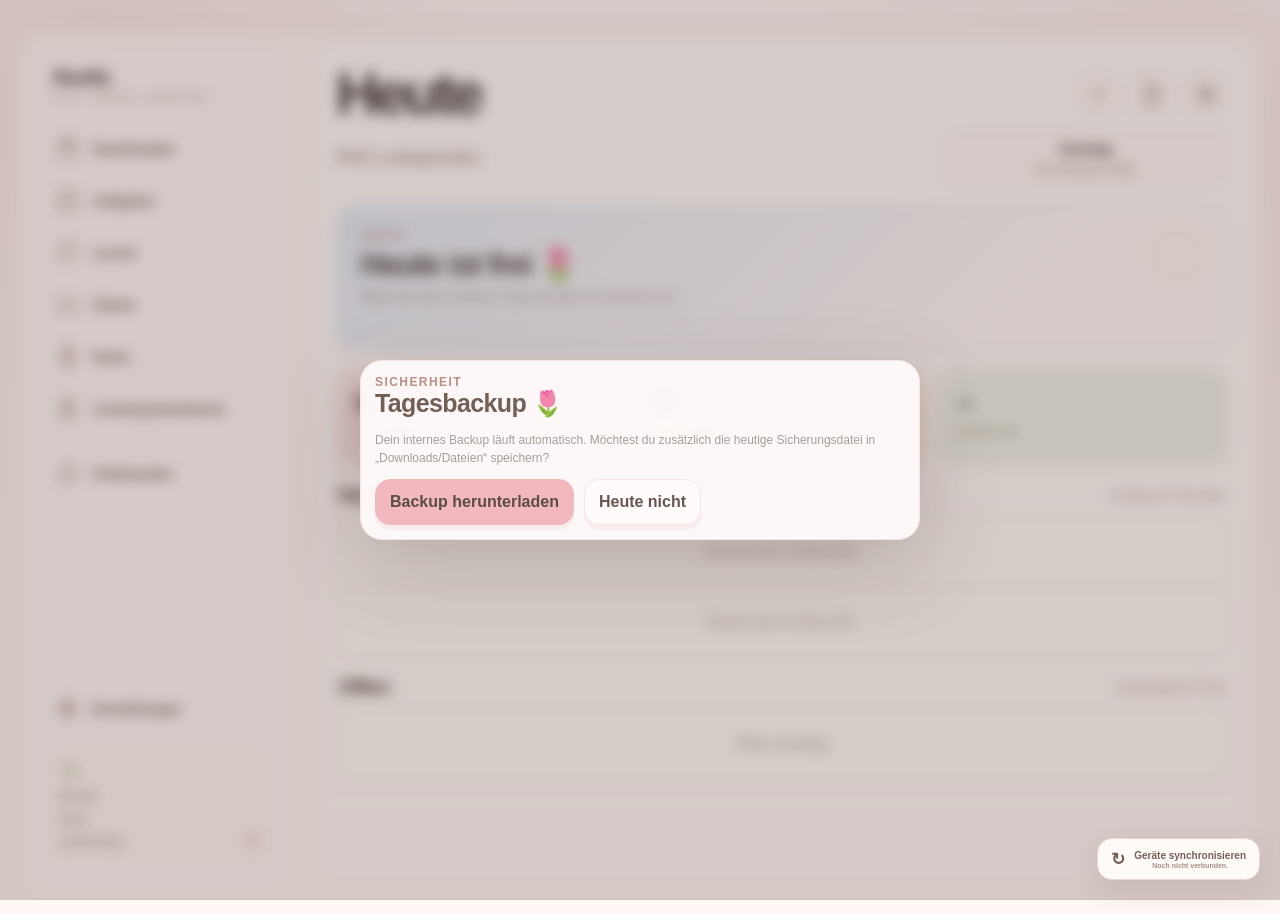
==== index.html @ e0f3e04d "Add files via upload" ====
<!doctype html>
<html lang="de">
<head>
<script id="v190-reference-owner-flag">window.__STUDIA_V134_REFERENCE_ONLY__=true;window.__STUDIA_DESKTOP_UI_OWNER=true;window.__STUDIA_V190_SELECTION_OWNER=true;window.__STUDIA_V190_ALT_ZOOM_OWNER=true;</script>
<meta charset="utf-8">
<meta name="viewport" content="width=device-width,initial-scale=1,maximum-scale=1,user-scalable=no,viewport-fit=cover">
<meta name="theme-color" content="#fff8f5">
<meta name="apple-mobile-web-app-capable" content="yes">
<meta name="apple-mobile-web-app-status-bar-style" content="black-translucent">
<meta name="apple-mobile-web-app-title" content="Studia">
<link rel="manifest" href="./manifest.webmanifest?v=202">
<link rel="icon" type="image/png" sizes="64x64" href="./favicon.png">
<link rel="icon" type="image/png" sizes="192x192" href="./icon-192.png">
<link rel="apple-touch-icon" sizes="180x180" href="./apple-touch-icon.png">
<link rel="apple-touch-icon-precomposed" href="./apple-touch-icon.png">
<title>Studia</title>
<!-- Requested font previews: load the three non-system standard fonts used by Studia. -->
<link id="studia-font-preview-webfonts" rel="stylesheet" href="https://fonts.googleapis.com/css2?family=Inter:wght@400;600;700;800&family=Lato:wght@400;700&family=Playfair+Display:wght@400;600;700&display=swap">

<style>
:root{
  --bg:#070b14; --panel:#0d1322; --panel2:#111a2d; --text:#f6f7fb; --muted:#9ea9bd;
  --line:rgba(255,255,255,.08); --accent:#8ca8ff; --good:#72e0a6; --warn:#ffd379; --danger:#ff8d9a;
  --radius:22px;
}
*{box-sizing:border-box}
html,body{margin:0;background:var(--bg);color:var(--text);font-family:Inter,ui-sans-serif,-apple-system,BlinkMacSystemFont,"SF Pro Display","Segoe UI",sans-serif}
body{min-height:100vh;background:
 radial-gradient(circle at 10% -10%,rgba(95,126,255,.19),transparent 34rem),
 radial-gradient(circle at 100% 20%,rgba(140,168,255,.08),transparent 30rem),
 var(--bg);}
button,input,select,textarea{font:inherit}
button{cursor:pointer}
.app{max-width:900px;margin:auto;padding:max(18px,env(safe-area-inset-top)) 16px calc(98px + env(safe-area-inset-bottom))}
.header{display:flex;justify-content:space-between;align-items:flex-start;gap:16px;margin:4px 2px 20px}
.eyebrow{font-size:12px;letter-spacing:.12em;text-transform:uppercase;color:var(--muted);font-weight:800}
h1{font-size:clamp(34px,8vw,54px);line-height:.98;letter-spacing:-.055em;margin:7px 0 0}
h2{font-size:25px;letter-spacing:-.035em;margin:0}
h3{font-size:18px;letter-spacing:-.02em;margin:0}
.iconbtn,.ghost,.primary,.dangerBtn{
 border-radius:15px;border:1px solid var(--line);min-height:46px;padding:11px 14px;font-weight:800;
}
.iconbtn{width:48px;padding:0;background:rgba(255,255,255,.04);color:white}
.primary{background:white;color:#0a0d14;border-color:white}
.ghost{background:rgba(255,255,255,.04);color:white}
.dangerBtn{background:rgba(255,141,154,.08);color:#ffb6bf;border-color:rgba(255,141,154,.2)}
.panel{border:1px solid var(--line);border-radius:var(--radius);background:linear-gradient(145deg,rgba(255,255,255,.06),rgba(255,255,255,.025));padding:17px}
.grid2{display:grid;grid-template-columns:1fr 1fr;gap:12px}
.grid3{display:grid;grid-template-columns:repeat(3,1fr);gap:12px}
.kpi{padding:16px;border:1px solid var(--line);border-radius:18px;background:rgba(255,255,255,.035)}
.kpi .big{font-size:28px;font-weight:900;letter-spacing:-.04em}
.kpi .small{font-size:12px;color:var(--muted);margin-top:4px}
.section{margin-top:22px}
.sectionHead{display:flex;justify-content:space-between;align-items:end;gap:12px;margin:0 2px 10px}
.sectionHead span{font-size:12px;color:var(--muted)}
.card{border:1px solid var(--line);border-radius:18px;background:rgba(255,255,255,.04);padding:14px}
.stack{display:grid;gap:10px}
.row{display:flex;gap:10px;align-items:center}
.rowBetween{display:flex;gap:12px;justify-content:space-between;align-items:center}
.muted{color:var(--muted)}
.small{font-size:12px;color:var(--muted);line-height:1.45}
.badge{display:inline-flex;align-items:center;gap:6px;padding:6px 9px;border-radius:999px;border:1px solid var(--line);font-size:11px;font-weight:800;color:#dce3f1;background:rgba(255,255,255,.035)}
.good{color:#b6f4d1;background:rgba(114,224,166,.08);border-color:rgba(114,224,166,.17)}
.warn{color:#ffe3a2;background:rgba(255,211,121,.08);border-color:rgba(255,211,121,.17)}
.danger{color:#ffb6bf;background:rgba(255,141,154,.08);border-color:rgba(255,141,154,.17)}
input,select,textarea{
 width:100%;border:1px solid var(--line);background:#09101c;color:white;border-radius:14px;padding:13px;outline:none;
}
textarea{min-height:90px;resize:vertical}
label{display:block;font-size:12px;font-weight:800;color:var(--muted);margin-bottom:7px}
.formGrid{display:grid;grid-template-columns:1fr 1fr;gap:10px}
.full{grid-column:1/-1}
.view{display:none}.view.active{display:block}
.nav{
 position:fixed;left:50%;transform:translateX(-50%);bottom:max(10px,env(safe-area-inset-bottom));
 width:min(95vw,760px);display:grid;grid-template-columns:repeat(6,1fr);gap:5px;padding:7px;
 border:1px solid var(--line);border-radius:22px;background:rgba(10,15,26,.91);backdrop-filter:blur(22px);
 box-shadow:0 18px 60px rgba(0,0,0,.4);z-index:50
}
.nav button{border:0;background:transparent;color:var(--muted);border-radius:15px;padding:8px 2px;font-size:10px;font-weight:800}
.nav button b{display:block;font-size:20px;line-height:1.15;margin-bottom:2px}
.nav button.active{background:white;color:#0b0f18}
.daytabs{display:flex;gap:8px;overflow:auto;scrollbar-width:none;margin:14px 0 10px}
.daytabs::-webkit-scrollbar{display:none}
.tab{white-space:nowrap;border:1px solid var(--line);background:rgba(255,255,255,.03);color:var(--muted);border-radius:999px;padding:9px 13px;font-weight:800}
.tab.active{background:white;color:#0b0f18}
.lesson{position:relative;overflow:hidden;display:grid;grid-template-columns:78px 1fr auto;gap:12px;align-items:center;border:1px solid var(--line);border-radius:18px;background:rgba(255,255,255,.04);padding:14px 13px 14px 17px}
.lesson:before{content:"";position:absolute;left:0;top:0;bottom:0;width:4px;background:var(--subject,#8ca8ff)}
.time{font-size:12px;color:var(--muted);font-weight:800;line-height:1.45}
.subject{font-size:17px;font-weight:900}
.room{font-size:11px;font-weight:900;border:1px solid var(--line);border-radius:11px;padding:7px}
.checkbox{width:22px;height:22px;flex:0 0 22px;border-radius:7px;border:1px solid var(--line);display:grid;place-items:center;background:rgba(255,255,255,.04)}
.checkbox.done{background:var(--good);color:#07120c}
.doneText{text-decoration:line-through;opacity:.55}
.progress{height:9px;border-radius:999px;background:rgba(255,255,255,.06);overflow:hidden}
.progress>div{height:100%;background:var(--accent);border-radius:inherit}
.grade{display:grid;grid-template-columns:1fr auto auto;gap:9px;align-items:center}
.gradeNum{font-size:22px;font-weight:900}
.flashcard{min-height:210px;display:grid;place-items:center;text-align:center;padding:24px;border:1px solid var(--line);border-radius:24px;background:linear-gradient(145deg,rgba(140,168,255,.12),rgba(255,255,255,.03))}
.flashcard .q{font-size:24px;font-weight:900;letter-spacing:-.03em}
.pet{font-size:74px;text-align:center;filter:drop-shadow(0 10px 18px rgba(0,0,0,.3))}
.timer{font-size:54px;font-weight:950;letter-spacing:-.05em;text-align:center;margin:10px 0}
.folder{display:flex;justify-content:space-between;align-items:center;padding:14px;border:1px solid var(--line);border-radius:16px;background:rgba(255,255,255,.035)}
.modalWrap{position:fixed;inset:0;background:rgba(0,0,0,.62);display:none;place-items:end center;z-index:100;padding:14px}
.modalWrap.open{display:grid}
.modal{width:min(100%,700px);max-height:88vh;overflow:auto;border:1px solid var(--line);border-radius:25px;background:#0c1321;padding:18px;box-shadow:0 30px 100px rgba(0,0,0,.5)}
.modal h2{margin-bottom:14px}
.empty{text-align:center;color:var(--muted);padding:25px 14px;border:1px dashed var(--line);border-radius:18px}
.quick{display:grid;grid-template-columns:repeat(4,1fr);gap:9px}
.quick button{border:1px solid var(--line);border-radius:16px;background:rgba(255,255,255,.035);color:white;padding:13px 7px;font-size:11px;font-weight:800}
.quick b{font-size:21px;display:block;margin-bottom:5px}
.profileType{display:flex;gap:8px;flex-wrap:wrap}
.profileType button{border:1px solid var(--line);border-radius:999px;padding:9px 12px;background:rgba(255,255,255,.035);color:var(--muted);font-weight:800}
.profileType button.active{background:white;color:#0b0f18}
@media(max-width:640px){
 .grid2,.grid3,.formGrid{grid-template-columns:1fr}
 .quick{grid-template-columns:repeat(2,1fr)}
 .nav{grid-template-columns:repeat(6,1fr)}
 .nav button span{display:none}
 .lesson{grid-template-columns:66px 1fr auto;gap:9px}
}

/* --- KAWAII PASTEL THEME --- */
:root{
  --bg:#fff5f4; --panel:#fffdf8; --panel2:#fff8f0; --text:#66584f; --muted:#a98f87;
  --line:rgba(190,135,122,.22); --accent:#e9a7a4; --good:#a9c889; --warn:#efc987; --danger:#e59a9e; --radius:24px;
}
html,body{background:#fff5f4;color:var(--text)}
body{background:radial-gradient(circle at 12% 4%,rgba(245,184,190,.28),transparent 24rem),radial-gradient(circle at 92% 18%,rgba(190,214,145,.22),transparent 25rem),linear-gradient(180deg,#fff5f4,#fffaf4 52%,#fff7f1)}
.app{position:relative}
.app:before,.app:after{content:"✿";position:fixed;z-index:-1;color:rgba(232,159,163,.23);font-size:80px;pointer-events:none}
.app:before{left:-14px;top:18%}.app:after{right:-10px;top:62%;transform:rotate(25deg)}
.eyebrow{color:#b88f85} h1,h2,h3{color:#735e54}
.iconbtn,.ghost,.primary,.dangerBtn{box-shadow:0 5px 0 rgba(198,142,130,.10)}
.iconbtn{background:#fffaf4;color:#b77972;border:1px solid #efc8c1}
.primary{background:#efaaa6;color:white;border-color:#e9a09d}
.ghost{background:#fffaf4;color:#8d7369;border-color:#ebc8c0}
.dangerBtn{background:#fff1f0;color:#c27d7f;border-color:#efc2c3}
.panel,.card,.kpi,.folder,.lesson{background:rgba(255,253,248,.92);border-color:rgba(205,153,143,.22);box-shadow:0 7px 18px rgba(178,126,116,.08)}
.panel{position:relative;overflow:hidden}.panel:after{content:"";position:absolute;width:90px;height:90px;border-radius:50%;right:-38px;top:-38px;background:rgba(190,214,145,.14);pointer-events:none}
.kpi .big{color:#c9807d}
input,select,textarea{background:#fffdf9;color:#6d5b52;border-color:#edcec7}
.badge{background:#fff9f3;color:#8c736a;border-color:#ecd1c9}
.good{background:#f1f8e8;color:#79975e;border-color:#cfe1b7}.warn{background:#fff6df;color:#a98348;border-color:#edd9a9}
.tab{background:#fffaf4;color:#a08077;border-color:#eccdc5}.tab.active{background:#eeb0ad;color:white;border-color:#e7a19e}
.lesson:before{width:6px}.subject{color:#725d54}.room{background:#f3f7e9;color:#77915e;border-color:#d7e3c4}
.checkbox{border-color:#e9c8c1;background:#fffaf4}.checkbox.done{background:#b9d59a;color:#fff}
.flashcard{position:relative;background:radial-gradient(circle at 82% 18%,rgba(184,210,142,.26),transparent 7rem),linear-gradient(145deg,#fffaf4,#fff0ef);border-color:#ebc8c1;box-shadow:0 12px 30px rgba(178,126,116,.10)}
.flashcard:before{content:"🌸";position:absolute;left:20px;top:18px;font-size:25px;opacity:.75}
.pet{width:150px;height:125px;margin:14px auto 5px;border-radius:44% 44% 46% 46%;display:grid;place-items:center;background:#dce9b9;border:5px solid #c2d59b;font-size:43px;color:#725d54;box-shadow:0 8px 0 rgba(180,197,133,.2)}
.timer{color:#b57972}
.nav{background:rgba(255,250,245,.94);border-color:#edcec7;box-shadow:0 16px 50px rgba(159,110,102,.17)}
.nav button{color:#ae8d83}.nav button.active{background:#edaaa6;color:white}
.quick button{background:#fffaf4;color:#806961;border-color:#edcec7;box-shadow:0 5px 0 rgba(197,144,132,.08)}
.modalWrap{background:rgba(104,80,72,.28);backdrop-filter:blur(7px)}.modal{background:#fffaf5;border-color:#e8c8c0}
.profileType button{background:#fffaf4;color:#a18077;border-color:#eccdc5}.profileType button.active{background:#eda9a6;color:white}
.empty{border-color:#edd1ca;background:rgba(255,253,249,.62)}
#nextPanel:before{content:"🌷";position:absolute;right:18px;bottom:12px;font-size:35px;opacity:.7}
.kawaiiTitle{display:flex;align-items:center;gap:8px}.kawaiiSticker{display:inline-grid;place-items:center;width:34px;height:34px;border-radius:12px;background:#f7d2cf;border:1px solid #edb8b3;font-size:19px}


/* --- V3 NOTEBOOKS / FOLDERS / LESSON EXTRAS --- */
.folderGrid{display:grid;grid-template-columns:repeat(2,1fr);gap:12px}
.folderCute{
 position:relative;min-height:126px;padding:18px;border-radius:24px;border:1px solid rgba(180,130,120,.18);
 text-align:left;overflow:hidden;box-shadow:0 8px 20px rgba(155,105,98,.09);color:#6f5c53
}
.folderCute:before{
 content:"";position:absolute;left:18px;top:-10px;width:92px;height:28px;border-radius:16px 16px 0 0;
 background:color-mix(in srgb,var(--folder) 82%,white);border:1px solid rgba(140,100,90,.10)
}
.folderCute .folderBody{position:absolute;inset:15px 0 0;border-radius:22px;background:color-mix(in srgb,var(--folder) 88%,white);padding:22px 16px 14px}
.folderCute .folderEmoji{font-size:27px}.folderCute .folderName{font-size:18px;font-weight:950;margin-top:7px}
.folderCute .folderMeta{font-size:11px;opacity:.7;margin-top:4px}
.coverPreview{
 min-height:160px;border-radius:25px;padding:20px;position:relative;overflow:hidden;border:1px solid rgba(150,100,90,.12);
 display:flex;flex-direction:column;justify-content:flex-end;box-shadow:0 10px 24px rgba(144,99,91,.12)
}
.coverPreview:before,.coverPreview:after{position:absolute;font-size:38px;opacity:.55}
.coverPreview:before{content:"✿";top:15px;right:20px}.coverPreview:after{content:"♡";top:52px;right:52px}
.coverTitle{font-size:28px;font-weight:950;letter-spacing:-.04em}.coverSub{font-size:12px;margin-top:5px;opacity:.72}
.topicCard{border-left:6px solid var(--topic);padding-left:14px}
.fileChip{
 display:flex;align-items:center;justify-content:space-between;gap:10px;padding:11px 12px;border-radius:14px;
 background:#fffaf4;border:1px solid #ecd2ca
}
.pauseCard{
 display:flex;align-items:center;gap:11px;padding:10px 14px;border-radius:16px;background:#f6f8e9;
 border:1px dashed #cfddb0;color:#81945e;font-size:12px;font-weight:850
}
.pauseCard .cup{font-size:20px}
.lessonClickable{cursor:pointer}
.lessonBadge{margin-top:6px;display:flex;gap:6px;flex-wrap:wrap}
.lessonExtraDot{font-size:10px;padding:4px 7px;border-radius:999px;background:#fff0ee;color:#b77a73;border:1px solid #efc8c1}
.notebookTabs{display:flex;gap:8px;overflow:auto;margin:12px 0}
.notebookTab{white-space:nowrap;padding:8px 12px;border-radius:999px;border:1px solid #eccdc5;background:#fffaf4;color:#9b7b72;font-weight:800}
.notebookTab.active{background:#eeb0ad;color:white}
.notificationBox{border:1px solid #d7e3c4;background:#f4f8e9;border-radius:18px;padding:14px;color:#718755}
@media(max-width:520px){.folderGrid{grid-template-columns:1fr 1fr}}


/* ===== V4 polish ===== */
html,body{overscroll-behavior-y:none}
body.modalOpen{overflow:hidden;position:fixed;width:100%}
.modalWrap{place-items:center}
.modal{max-height:calc(100dvh - 105px);overscroll-behavior:contain;-webkit-overflow-scrolling:touch}
.folderCute{height:150px;min-height:150px}
.folderCute .folderBody{pointer-events:none}
.folderCute:active{transform:scale(.985)}
.nav{
 width:min(94vw,650px);padding:5px 7px;border-radius:19px;
 grid-template-columns:repeat(6,1fr);gap:2px;
}
.nav button{height:48px;padding:4px 2px;border-radius:13px;font-size:9px}
.nav button b{font-size:17px;margin-bottom:0}
.app{padding-bottom:calc(78px + env(safe-area-inset-bottom))}
.notebookGrid{display:grid;grid-template-columns:repeat(2,1fr);gap:12px}
.notebook{
 min-height:166px;border-radius:17px 24px 24px 17px;position:relative;overflow:hidden;
 border:1px solid rgba(150,110,100,.16);text-align:left;padding:18px 16px 16px 28px;color:#6d5950;
 box-shadow:0 9px 22px rgba(150,100,92,.09);background:var(--cover);
}
.notebook:before{
 content:"";position:absolute;left:10px;top:0;bottom:0;width:8px;
 background:repeating-linear-gradient(to bottom,#d69d96 0 8px,transparent 8px 18px);
 opacity:.45
}
.notebook:after{
 content:"";position:absolute;inset:9px;border:1px dashed rgba(130,90,80,.15);border-radius:13px 20px 20px 13px;pointer-events:none
}
.notebookEmoji{font-size:27px}.notebookName{font-size:20px;font-weight:950;margin-top:14px}.notebookMeta{font-size:11px;opacity:.7;margin-top:7px}
.notebook:hover,.notebook:active{transform:translateY(-1px)}
.themeSwatches{display:grid;grid-template-columns:repeat(4,1fr);gap:9px}
.themeSwatch{height:58px;border-radius:15px;border:2px solid transparent;box-shadow:inset 0 0 0 1px rgba(120,80,70,.09)}
.themeSwatch.active{border-color:#9d756c}
.petRoom{
 min-height:240px;border-radius:28px;position:relative;overflow:hidden;padding:18px;
 background:linear-gradient(#f7e7df 0 67%,#dfc69f 67% 100%);border:1px solid #eccdc5
}
.petRoom .window{position:absolute;right:24px;top:24px;width:88px;height:72px;border:7px solid #fff7f1;border-radius:18px;background:linear-gradient(#cce5f2,#eaf2d0)}
.petRoom .rug{position:absolute;left:50%;bottom:22px;transform:translateX(-50%);width:170px;height:62px;border-radius:50%;background:#efc2bd}
.petAvatar{position:absolute;left:50%;bottom:50px;transform:translateX(-50%);font-size:58px;z-index:2}
.roomItem{position:absolute;font-size:37px;z-index:2}
.shopGrid{display:grid;grid-template-columns:repeat(2,1fr);gap:9px}
.shopItem{border:1px solid #ecd0c8;background:#fffaf4;border-radius:17px;padding:12px;text-align:left;color:#755f56}
.shopItem .price{font-size:11px;color:#a37f73;margin-top:5px}
.coin{color:#a87935;background:#fff3cf;border-color:#ead39a}
.aiBox{border:1px solid #d2deb6;background:#f5f9ea;border-radius:20px;padding:15px}
.aiResult{white-space:pre-wrap;line-height:1.55;background:#fffdf8;border:1px solid #ebd1ca;border-radius:16px;padding:14px;max-height:360px;overflow:auto}
.attachmentRow{display:flex;flex-wrap:wrap;gap:6px;margin-top:7px}
.attachmentChip{font-size:10px;padding:5px 8px;border-radius:999px;background:#f0f5e4;border:1px solid #d8e2c2;color:#718454}
.compact .panel,.compact .card{padding:12px}.compact .section{margin-top:15px}.compact .lesson{padding-top:10px;padding-bottom:10px}
@media(max-width:520px){.notebookGrid{grid-template-columns:1fr 1fr}.notebook{min-height:145px;padding-left:24px}.notebookName{font-size:17px}}


/* ===== V5 subject pages + cleanup ===== */
.subjectHero{border-radius:26px;padding:20px;min-height:150px;position:relative;overflow:hidden;border:1px solid rgba(150,100,90,.12);box-shadow:0 10px 26px rgba(150,100,90,.10)}
.subjectHero:after{content:"✿";position:absolute;right:22px;top:17px;font-size:48px;opacity:.28}
.subjectHero .emoji{font-size:34px}.subjectHero .name{font-size:31px;font-weight:950;letter-spacing:-.04em;margin-top:24px}.subjectHero .meta{font-size:12px;opacity:.72;margin-top:5px}
.subjectTools{display:grid;grid-template-columns:repeat(3,1fr);gap:8px;margin-top:12px}
.subjectTools button{border:1px solid var(--line);background:#fffaf5;border-radius:15px;padding:10px 7px;color:#816a61;font-weight:800}
.materialCard{border:1px solid #ead1ca;background:#fffdf9;border-radius:18px;padding:14px}
.materialTitle{font-weight:900;font-size:16px}.materialText{white-space:pre-wrap;line-height:1.55;margin-top:7px;color:#806d64}
.editRow{display:flex;gap:7px;flex-wrap:wrap;margin-top:10px}
.fileList{display:grid;gap:8px}
.aiState{display:inline-flex;align-items:center;gap:6px;padding:6px 9px;border-radius:999px;font-size:11px;font-weight:850;border:1px solid #e5d1c9;background:#fffaf5;color:#8e766d}
.aiState.online{background:#f2f8e8;color:#6d8751;border-color:#d6e4bd}
.aiState.offline{background:#fff2ed;color:#b5786c;border-color:#efcfc6}
#view-subject-detail .sectionHead{align-items:center}


/* ===== V6 learning structure ===== */
.durationControls{display:grid;grid-template-columns:1fr 1fr;gap:9px;margin:12px 0}
.durationControls .mini{border:1px solid #ebd0c8;border-radius:16px;background:#fffaf5;padding:11px}
.durationControls input{margin-top:6px}
.topicFolderGrid{display:grid;grid-template-columns:repeat(2,1fr);gap:11px}
.topicFolder{
 position:relative;min-height:132px;border:1px solid rgba(150,105,95,.15);border-radius:20px;
 background:var(--topicbg,#f6d3cf);padding:20px 14px 14px;text-align:left;color:#6d5950;
 box-shadow:0 8px 18px rgba(145,99,91,.08);overflow:hidden
}
.topicFolder:before{content:"";position:absolute;left:17px;top:-9px;width:78px;height:26px;border-radius:14px 14px 0 0;background:color-mix(in srgb,var(--topicbg) 82%,white)}
.topicFolder .ticon{font-size:24px}.topicFolder .tname{font-size:17px;font-weight:950;margin-top:8px}.topicFolder .tmeta{font-size:10px;opacity:.72;margin-top:5px}
.topicFolder:active{transform:scale(.985)}
.topicHero{border-radius:24px;padding:18px;background:#fff7f0;border:1px solid #ecd1c9}
.topicHero h2{font-size:27px}
.materialTypeGrid{display:grid;grid-template-columns:repeat(2,1fr);gap:9px}
.materialTypeGrid button{border:1px solid #ead0c8;background:#fffaf5;border-radius:17px;padding:14px 10px;color:#755f56;font-weight:850;text-align:left}
.editorToolbar{display:flex;gap:6px;flex-wrap:wrap;margin:9px 0}
.editorToolbar button{border:1px solid #e8cec6;background:#fffaf5;border-radius:10px;padding:7px 9px;color:#745f56;font-weight:900}
.richEditor{min-height:230px;border:1px solid #e9cec6;background:white;border-radius:16px;padding:16px;outline:none;line-height:1.6;color:#5f554f}
.richEditor:focus{box-shadow:0 0 0 3px rgba(233,167,164,.12)}
.sheetCard{border:1px solid #ead1ca;background:white;border-radius:18px;padding:14px}
.sheetPreview{max-height:145px;overflow:hidden;position:relative;line-height:1.5;color:#74655e}
.sheetPreview:after{content:"";position:absolute;left:0;right:0;bottom:0;height:35px;background:linear-gradient(transparent,white)}
.deckGrid{display:grid;grid-template-columns:repeat(2,1fr);gap:10px}
.deckCard{border:1px solid #e7cdc5;background:linear-gradient(145deg,#fffaf6,#fff0ef);border-radius:19px;padding:14px;text-align:left;color:#6d5a52}
.deckCard .deckIcon{font-size:26px}.deckCard .deckName{font-size:16px;font-weight:950;margin-top:8px}.deckCard .deckMeta{font-size:10px;color:#a07e74;margin-top:4px}
.flashScene{perspective:1100px}
.flashInner{position:relative;min-height:250px;transform-style:preserve-3d;transition:transform .55s cubic-bezier(.2,.75,.25,1)}
.flashInner.flipped{transform:rotateY(180deg)}
.flashFace{
 position:absolute;inset:0;backface-visibility:hidden;-webkit-backface-visibility:hidden;
 display:grid;place-items:center;text-align:center;padding:25px;border:1px solid #e8c9c2;border-radius:25px;
 background:radial-gradient(circle at 82% 18%,rgba(184,210,142,.22),transparent 7rem),linear-gradient(145deg,#fffaf4,#fff0ef)
}
.flashBack{transform:rotateY(180deg);background:radial-gradient(circle at 15% 18%,rgba(235,179,183,.22),transparent 7rem),linear-gradient(145deg,#fffaf4,#f3f8e9)}
.flashQuestion,.flashAnswer{font-size:23px;font-weight:950;letter-spacing:-.025em}
.quizCard{border:1px solid #dfd9ba;background:#fbf9e8;border-radius:18px;padding:14px}
@media(max-width:520px){.topicFolderGrid,.deckGrid{grid-template-columns:1fr 1fr}}


/* ===== V7 Aesthetic Study Sheet Studio ===== */
.sheetStudio{display:grid;gap:12px}
.sheetTopbar{display:flex;gap:7px;flex-wrap:wrap;align-items:center}
.sheetTopbar select,.sheetTopbar input[type="color"]{width:auto;min-width:0}
.sheetTopbar select{padding:9px 10px}
.sheetTopbar input[type="color"]{width:44px;height:40px;padding:4px}
.sheetToolGroup{display:flex;gap:5px;flex-wrap:wrap;padding:6px;border:1px solid #ead1ca;background:#fffaf5;border-radius:14px}
.sheetToolGroup button{border:0;background:transparent;border-radius:9px;padding:8px 9px;color:#755f56;font-weight:900;min-width:34px}
.sheetToolGroup button:active{background:#f6e8e4}
.paperWrap{overflow:auto;border-radius:22px;padding:14px;background:linear-gradient(135deg,#f6e8e4,#eef2de);border:1px solid #e5cec7}
.paper{
 width:min(100%,794px);min-height:1123px;margin:auto;background:white;color:#3d3835;
 box-shadow:0 14px 40px rgba(122,84,77,.14);padding:54px 58px;border-radius:5px;
 font-family:var(--sheet-font,Arial,sans-serif);line-height:1.6;outline:none;
}
.paper h1{font-size:34px;line-height:1.15;margin:0 0 18px;color:inherit}
.paper h2{font-size:24px;line-height:1.25;margin:28px 0 10px;color:inherit}
.paper h3{font-size:18px;margin:20px 0 8px;color:inherit}
.paper p{margin:8px 0}
.paper blockquote{margin:14px 0;padding:12px 15px;border-left:5px solid #efaaa6;background:#fff4f2;border-radius:10px}
.paper .callout{padding:14px 16px;border-radius:14px;background:#f4f8e9;border:1px solid #d8e3c2;margin:12px 0}
.paper .callout.pink{background:#fff1f0;border-color:#efceca}
.paper .callout.blue{background:#eef6fb;border-color:#cddfeb}
.paper .highlight{background:#fff2a8;padding:0 3px;border-radius:4px}
.paper .divider{border:0;border-top:2px dashed #e5c8c1;margin:22px 0}
.paper img{max-width:100%;height:auto;border-radius:14px;margin:12px 0}
.paper table{border-collapse:collapse;width:100%;margin:12px 0}
.paper td,.paper th{border:1px solid #e2d5cf;padding:8px}
.paper ul,.paper ol{padding-left:24px}
.paper[data-template="blossom"]{background:linear-gradient(180deg,#fff,#fffaf9);border-top:12px solid #efb1ae}
.paper[data-template="matcha"]{background:linear-gradient(180deg,#fff,#fbfdf4);border-top:12px solid #b8cc90}
.paper[data-template="lavender"]{background:linear-gradient(180deg,#fff,#fcf9ff);border-top:12px solid #c9b2dc}
.paper[data-template="sky"]{background:linear-gradient(180deg,#fff,#f8fcff);border-top:12px solid #a9cde8}
.paper[data-template="minimal"]{background:white;border-top:2px solid #d9d2cf}
.sheetMetaRow{display:grid;grid-template-columns:1.4fr 1fr 1fr;gap:8px}
.sheetMetaRow input,.sheetMetaRow select{padding:10px 11px}
.sheetActionBar{display:flex;gap:8px;flex-wrap:wrap;justify-content:space-between}
.sheetActionBar .left,.sheetActionBar .right{display:flex;gap:7px;flex-wrap:wrap}
.fontManager{border:1px solid #e8d0c8;background:#fffaf5;border-radius:16px;padding:12px}
.fontChip{display:inline-flex;align-items:center;gap:6px;border:1px solid #e6cdc5;border-radius:999px;padding:6px 9px;background:white;font-size:11px;margin:3px}
.printOnly{display:none}
@media print{
 body *{visibility:hidden!important}
 #printSheet,#printSheet *{visibility:visible!important}
 #printSheet{position:absolute;left:0;top:0;width:100%;margin:0!important;box-shadow:none!important;border-radius:0!important;min-height:auto!important}
 .printOnly{display:block}
}
@media(max-width:650px){
 .paper{min-height:900px;padding:36px 28px}
 .sheetMetaRow{grid-template-columns:1fr}
 .paper h1{font-size:29px}.paper h2{font-size:22px}
}


/* ===== V8 organization + A4 editor + quiz player ===== */
.resourceSections{display:grid;gap:14px}
.resourceSection{border:1px solid #ead1ca;background:rgba(255,253,249,.86);border-radius:20px;padding:14px}
.resourceSectionHead{display:flex;justify-content:space-between;align-items:center;gap:10px;margin-bottom:10px}
.resourceSectionHead h3{font-size:18px}
.resourceCount{font-size:11px;color:#a18479}
.backBtn{display:inline-flex;align-items:center;gap:6px}
.cardEditBar{display:flex;gap:7px;justify-content:center;flex-wrap:wrap;margin-top:11px}

/* dedicated Word-like editor */
.wordShell{display:grid;gap:10px}
.wordHeader{display:flex;justify-content:space-between;align-items:center;gap:10px;flex-wrap:wrap}
.wordRibbon{display:grid;gap:7px;background:#fffaf5;border:1px solid #e8cec6;border-radius:18px;padding:9px;position:sticky;top:8px;z-index:20;box-shadow:0 8px 24px rgba(140,95,86,.08)}
.ribbonRow{display:flex;gap:6px;flex-wrap:wrap;align-items:center}
.ribbonGroup{display:flex;gap:4px;align-items:center;padding:4px;border-right:1px solid #ead8d2}
.ribbonGroup:last-child{border-right:0}
.ribbonGroup button{border:0;background:transparent;color:#735f56;border-radius:8px;padding:7px 8px;font-weight:900;min-width:32px}
.ribbonGroup button:active{background:#f4e5e1}
.ribbonGroup select,.ribbonGroup input[type="number"]{width:auto;padding:7px 8px;border-radius:9px}
.ribbonGroup input[type="color"]{width:36px;height:34px;padding:3px}
.a4Viewport{overflow:auto;border:1px solid #e1d1cb;border-radius:20px;background:#e8e5e2;padding:20px;min-height:68vh}
.a4Stage{width:794px;min-height:1123px;margin:0 auto;transform-origin:top left}
.a4Page{
 width:794px;min-height:1123px;background:#fff;color:#2f2c2a;padding:72px 70px;
 box-shadow:0 12px 36px rgba(70,55,50,.18);outline:none;font-family:Arial,sans-serif;
 font-size:16px;line-height:1.5;box-sizing:border-box
}
.a4Page h1{font-size:32px;margin:0 0 18px}.a4Page h2{font-size:24px;margin:26px 0 10px}.a4Page h3{font-size:19px;margin:20px 0 8px}
.a4Page p{margin:8px 0}.a4Page img{max-width:100%;height:auto}.a4Page table{border-collapse:collapse;width:100%;margin:12px 0}
.a4Page td,.a4Page th{border:1px solid #bbb;padding:8px}.a4Page blockquote{border-left:4px solid #e8aaa6;margin:14px 0;padding:10px 14px;background:#fff6f4}
.a4Page .callout{border:1px solid #d7e3c4;background:#f5f9eb;border-radius:12px;padding:12px 14px;margin:12px 0}
.wordStatus{font-size:11px;color:#9b8178}
@media(max-width:850px){
 .a4Viewport{padding:10px}
 .wordRibbon{top:4px}
}

/* quiz player */
.quizPlayer{display:grid;gap:12px}
.quizProgress{height:8px;border-radius:999px;background:#f0e5df;overflow:hidden}
.quizProgress>div{height:100%;background:#e8aaa6}
.quizQuestion{border:1px solid #ead1ca;background:#fffdf9;border-radius:20px;padding:18px}
.quizQuestion h3{font-size:22px;line-height:1.35}
.choiceList{display:grid;gap:8px;margin-top:12px}
.choiceBtn{border:1px solid #e5cec7;background:#fffaf5;border-radius:14px;padding:12px;text-align:left;color:#6d5a52}
.choiceBtn.selected{border-color:#e8aaa6;background:#fff0ee}
.quizFeedback{border-radius:14px;padding:12px;margin-top:10px;font-weight:800}
.quizFeedback.ok{background:#f1f8e8;color:#6f8a52;border:1px solid #d2e2b9}
.quizFeedback.bad{background:#fff0ef;color:#ad6f6c;border:1px solid #efc8c5}
.quizEditorQuestion{border:1px solid #ead1ca;border-radius:16px;padding:12px;background:#fffdf9}


/* ===== V9 Canva / Vector Study Sheet Editor ===== */
.canvasEditorShell{display:grid;gap:10px}
.canvasTopbar{display:flex;justify-content:space-between;align-items:center;gap:8px;flex-wrap:wrap}
.canvasRibbon{display:flex;gap:7px;flex-wrap:wrap;align-items:center;background:#fffaf5;border:1px solid #e8cec6;border-radius:18px;padding:8px;position:sticky;top:6px;z-index:50;box-shadow:0 8px 24px rgba(140,95,86,.08)}
.canvasRibbon button,.canvasRibbon select,.canvasRibbon input{min-height:38px}
.canvasRibbon button{border:1px solid #ead1ca;background:white;color:#735f56;border-radius:11px;padding:7px 9px;font-weight:850}
.canvasRibbon button.active{background:#efaaa6;color:white;border-color:#efaaa6}
.canvasRibbon select{width:auto;padding:7px 9px}
.canvasRibbon input[type="color"]{width:38px;padding:3px}
.canvasViewport{overflow:auto;background:#dfddda;border:1px solid #d5cdc9;border-radius:20px;padding:16px;min-height:70vh;touch-action:pan-x pan-y}
.canvasStage{position:relative;width:794px;height:1123px;margin:auto;transform-origin:top left;background:white;box-shadow:0 12px 34px rgba(75,55,48,.18)}
.canvasPage{position:absolute;inset:0;background:white;overflow:hidden}
.canvasSvg{position:absolute;inset:0;width:100%;height:100%;z-index:5;touch-action:none}
.canvasObjects{position:absolute;inset:0;z-index:10;pointer-events:none}
.cobj{position:absolute;min-width:60px;min-height:30px;box-sizing:border-box;pointer-events:auto;touch-action:none;user-select:none}
.cobj.selected{outline:2px solid #e99e9a;outline-offset:2px}
.cobj .resizeHandle{display:none;position:absolute;width:14px;height:14px;border-radius:50%;background:#fff;border:2px solid #e99e9a;right:-8px;bottom:-8px}
.cobj.selected .resizeHandle{display:block}
.cobj.textObj{padding:6px 7px;white-space:pre-wrap;overflow:visible}
.cobj.textObj[contenteditable="true"]{user-select:text;cursor:text}
.cobj.imageObj img{width:100%;height:100%;object-fit:contain;display:block;pointer-events:none}
.cobj.stickerObj{display:grid;place-items:center;font-size:50px}
.cobj.tableObj table{border-collapse:collapse;width:100%;height:100%;background:white}
.cobj.tableObj td,.cobj.tableObj th{border:1px solid #bdb6b1;padding:6px;min-width:40px}
.cobj.calloutObj{padding:12px;border-radius:14px;background:#f4f8e9;border:1px solid #d7e3c4}
.cobj.taskObj{padding:12px;border-radius:14px;background:#fff5eb;border:1px solid #efd4be}
.cobj.merkeObj{padding:12px;border-radius:14px;background:#fff0ef;border:1px solid #efcac7}
.objectPanel{border:1px solid #e5d0c8;background:#fffaf5;border-radius:17px;padding:10px;display:grid;gap:8px}
.objectPanelGrid{display:grid;grid-template-columns:repeat(2,minmax(0,1fr));gap:8px}
.objectPanelGrid label{margin:0}
.objectPanelGrid input,.objectPanelGrid select{padding:8px 9px}
.stickerPicker{display:grid;grid-template-columns:repeat(7,1fr);gap:7px}
.stickerPicker button{font-size:24px;border:1px solid #ead1ca;background:white;border-radius:11px;padding:7px}
.templatePicker{display:grid;grid-template-columns:repeat(2,1fr);gap:8px}
.templateCard{border:1px solid #e4cec6;border-radius:15px;background:white;padding:10px;text-align:left;color:#6f5b52}
.templateCard b{display:block;margin-bottom:4px}
.stylePresetBar{display:flex;gap:7px;overflow:auto;padding-bottom:3px}
.stylePreset{white-space:nowrap;border:1px solid #e4cec6;background:white;border-radius:999px;padding:8px 11px;color:#765f56;font-weight:800}
.vectorControls{display:grid;grid-template-columns:repeat(2,minmax(0,1fr));gap:8px}
.vectorControls .full{grid-column:1/-1}
.vectorToolbar{display:flex;gap:6px;flex-wrap:wrap}
.vectorToolbar button{border:1px solid #e5cec7;background:white;border-radius:10px;padding:7px 8px;color:#745f56}
.pathNode{fill:white;stroke:#e99e9a;stroke-width:2;cursor:move}
.vectorSelected{filter:drop-shadow(0 0 3px rgba(233,158,154,.9))}
.canvasMobileTools{display:none}
@media(max-width:850px){
 .canvasViewport{padding:8px;min-height:64vh}
 .canvasRibbon{position:static}
 .canvasMobileTools{display:flex;gap:7px;overflow:auto;padding:2px 0 4px}
 .canvasMobileTools button{white-space:nowrap}
}


/* ===== V10 stable canvas UX ===== */
.toolSections{display:grid;gap:8px}
.toolSection{border:1px solid #ead1ca;background:#fffaf6;border-radius:16px;padding:8px}
.toolSectionTitle{font-size:11px;font-weight:900;color:#a07e74;text-transform:uppercase;letter-spacing:.08em;margin-bottom:6px}
.toolButtons{display:flex;gap:6px;flex-wrap:wrap}
.toolButtons button,.toolButtons label{border:1px solid #e6cec6;background:white;color:#725e55;border-radius:11px;padding:8px 9px;font-weight:850;margin:0}
.quickAddGrid{display:grid;grid-template-columns:repeat(4,1fr);gap:7px}
.quickAddGrid button{min-height:62px;border:1px solid #ead1ca;border-radius:14px;background:#fffdf9;color:#725e55;font-weight:850}
.paperSticker{position:absolute;box-sizing:border-box;background:#fffdf7;border:1px solid rgba(130,105,90,.14);box-shadow:0 6px 15px rgba(110,82,70,.08);pointer-events:auto;touch-action:none}
.paperSticker.gridPaper{
 background-color:#fffdf7;
 background-image:linear-gradient(rgba(187,205,169,.35) 1px,transparent 1px),linear-gradient(90deg,rgba(187,205,169,.35) 1px,transparent 1px);
 background-size:var(--gridSize,20px) var(--gridSize,20px);
}
.paperSticker.linePaper{
 background-color:#fffdf7;
 background-image:repeating-linear-gradient(to bottom,transparent 0,transparent calc(var(--lineSize,28px) - 1px),rgba(168,190,210,.38) calc(var(--lineSize,28px) - 1px),rgba(168,190,210,.38) var(--lineSize,28px));
}
.paperSticker.blankPaper{background:#fffdf7}
.tapeSticker{
 position:absolute;box-sizing:border-box;background:rgba(242,190,178,.62);border:1px solid rgba(200,145,135,.18);
 transform:rotate(var(--rot,-4deg));box-shadow:0 2px 6px rgba(120,90,80,.08);pointer-events:auto;touch-action:none
}
.tapeSticker:after{content:"";position:absolute;inset:0;background:repeating-linear-gradient(135deg,transparent 0 7px,rgba(255,255,255,.18) 7px 9px)}
.selectionHelp{font-size:11px;color:#9c8278;line-height:1.5}
.inlineFormatBar{display:flex;gap:5px;flex-wrap:wrap}
.inlineFormatBar button{border:1px solid #e6cec6;background:white;border-radius:9px;padding:6px 8px;color:#725f56}
.layerList{display:grid;gap:5px;max-height:220px;overflow:auto}
.layerItem{display:flex;justify-content:space-between;align-items:center;gap:7px;padding:7px 9px;border:1px solid #ead5ce;border-radius:10px;background:white;font-size:11px}
.layerItem.active{border-color:#e9a7a4;background:#fff0ee}
.editorHint{border-radius:14px;padding:10px 12px;background:#f5f8eb;border:1px solid #dce5c5;color:#748758;font-size:11px}
@media(max-width:850px){
 .quickAddGrid{grid-template-columns:repeat(2,1fr)}
 .toolSection{padding:7px}
}


/* ===== V11 Canva-like editor ===== */
body.editorMode .header,body.editorMode #nav{display:none!important}
body.editorMode main{max-width:none;padding:8px 8px 30px}
body.editorMode .view#view-sheet-editor{padding-bottom:20px}
.canvasEditorShell{max-width:1180px;margin:auto}
.canvasTopbar{position:sticky;top:0;z-index:120;background:rgba(255,250,246,.94);backdrop-filter:blur(18px);padding:6px;border:1px solid #ead3cc;border-radius:16px}
.editorTitle{display:grid;text-align:center;font-size:13px}.editorTitle .wordStatus{font-size:9px}
.editorActions{display:flex;gap:5px}
.editorIcon,.miniIcon{border:1px solid #e7cec7;background:#fffdf9;color:#745f57;border-radius:11px;width:38px;height:38px;padding:0;font-size:20px;font-weight:900}
.primaryIcon{background:#eda6a4;color:white}.dangerMini{color:#b96f6d}
.editorDock{display:flex;gap:5px;overflow-x:auto;padding:6px;position:sticky;top:58px;z-index:110;background:rgba(255,250,246,.94);backdrop-filter:blur(16px);border:1px solid #ead3cc;border-radius:15px}
.editorDock button,.editorDock label{flex:0 0 42px;width:42px;height:42px;display:grid;place-items:center;border:1px solid #e7cec7;background:white;color:#715e56;border-radius:11px;font-size:19px;font-weight:900;margin:0;padding:0}
.iconOnlyBtn{width:52px;font-size:24px}
.cobj.locked{outline-style:dashed!important}
.cobj.locked .resizeHandle{display:none!important}
.layerItem{border:0;width:100%;cursor:pointer}
.layerItem .layerBtns{display:flex;gap:3px}
.layerItem .layerBtns span{display:grid;place-items:center;min-width:24px;height:24px;border-radius:7px;background:#fff7f4}
.canvasPage{pointer-events:auto}
.canvasSvg{pointer-events:auto}
.fontSelect{width:100%}
@media(max-width:600px){
 .canvasViewport{border-radius:12px;padding:4px}
 .objectPanel{border-radius:14px;padding:8px}
 .editorDock{top:55px}
 .stylePresetBar{gap:5px}
 .stylePreset{font-size:11px;padding:7px 9px}
}


/* ===== V12 interaction + icon overhaul ===== */
:root{--icon:#8e7168}
.nav button b{display:none!important}
.nav button svg{width:22px;height:22px;display:block;margin:auto;stroke:currentColor;fill:none;stroke-width:2;stroke-linecap:round;stroke-linejoin:round}
.nav button.active svg{stroke:currentColor}
.editorDock button svg,.editorDock label svg,.editorIcon svg,.miniIcon svg{width:20px;height:20px;stroke:currentColor;fill:none;stroke-width:2;stroke-linecap:round;stroke-linejoin:round}
.editorDock button,.editorDock label{font-size:0}
.editorIcon,.miniIcon{display:grid;place-items:center;font-size:0}
.editorDock{scrollbar-width:none}
.editorDock::-webkit-scrollbar{display:none}
.formatStrip{display:flex;gap:5px;overflow-x:auto;scrollbar-width:none}
.formatStrip::-webkit-scrollbar{display:none}
.formatChip{flex:0 0 auto;border:1px solid #e7cec7;background:#fffdf9;border-radius:999px;padding:7px 10px;color:#765f56;font-size:11px;font-weight:850}
.formatAdd{width:34px;height:34px;border-radius:50%!important;padding:0!important;font-size:20px!important;display:grid!important;place-items:center!important}
.cobj{cursor:grab}
.cobj.editing{cursor:text;outline:2px solid #9eb8e9!important}
.cobj.selected:not(.editing){outline:2px solid #e99e9a;outline-offset:3px}
.cobj .resizeHandle,.cobj .rotateHandle{display:none;position:absolute;width:16px;height:16px;border-radius:50%;background:#fff;border:2px solid #e99e9a;z-index:50}
.cobj .resizeHandle{right:-9px;bottom:-9px}
.cobj .rotateHandle{right:-9px;top:-30px;background:#fff}
.cobj .rotateHandle:after{content:"";position:absolute;left:6px;top:14px;width:2px;height:15px;background:#e99e9a}
.cobj.selected:not(.locked) .resizeHandle,.cobj.selected:not(.locked) .rotateHandle{display:block}
.cobj.locked{cursor:default;outline-style:dashed!important}
.vectorObj{position:absolute;inset:0;width:100%;height:100%;pointer-events:none;overflow:visible}
.vectorObj .shapeHit{pointer-events:all;cursor:grab}
.vectorObj.locked .shapeHit{cursor:default}
.vectorSelectBox{fill:none;stroke:#e99e9a;stroke-width:2;stroke-dasharray:6 4;pointer-events:none}
.vectorHandle{fill:#fff;stroke:#e99e9a;stroke-width:2;pointer-events:all;cursor:pointer}
.vectorRotateLine{stroke:#e99e9a;stroke-width:2;pointer-events:none}
.vectorObj.selected .shapeHit{filter:drop-shadow(0 0 2px rgba(233,158,154,.8))}
.canvasSvg{pointer-events:none!important;z-index:30}
.canvasSvg.drawing{pointer-events:auto!important}
.canvasObjects{z-index:20}
.inspectorGrid{display:grid;grid-template-columns:repeat(2,minmax(0,1fr));gap:7px}
.layerItem{padding:6px 8px}
.layerRow{display:flex;align-items:center;justify-content:space-between;gap:6px;width:100%}
.layerMeta{display:flex;align-items:center;gap:6px;min-width:0}
.layerName{overflow:hidden;text-overflow:ellipsis;white-space:nowrap}
.layerTools{display:flex;gap:3px}
.layerTools button{width:27px;height:27px;border:0;background:#fff7f3;border-radius:8px;color:#80675e;padding:0;font-size:13px}
.editorHintStrong{border:1px solid #d9e4c4;background:#f5f9eb;color:#6e8453;border-radius:12px;padding:8px 10px;font-size:11px}
.customFormatPreview{padding:10px;border-radius:12px;margin:8px 0}
@media(max-width:600px){
 .editorDock button,.editorDock label{flex-basis:38px;width:38px;height:38px}
 .editorDock button svg,.editorDock label svg{width:18px;height:18px}
 .objectPanel{margin-top:4px}
}


/* ===== V13 stability + snapping + history ===== */
.canvasGuides{position:absolute;inset:0;z-index:95;pointer-events:none}
.guideLine{position:absolute;background:#e78fa0;box-shadow:0 0 0 1px rgba(255,255,255,.75)}
.guideV{top:0;bottom:0;width:1px}.guideH{left:0;right:0;height:1px}
.guideLabel{position:absolute;font-size:9px;font-weight:900;color:#b56d7a;background:#fff7f8;border:1px solid #efb7c0;border-radius:999px;padding:2px 5px;transform:translate(-50%,-50%)}
.historyBar{display:flex;gap:5px;align-items:center}.historyBtn{width:38px;height:38px;border:1px solid #e7cec7;background:#fffdf9;color:#735f56;border-radius:11px;display:grid;place-items:center}.historyBtn:disabled{opacity:.35}
.autosaveState{font-size:10px;font-weight:800;color:#8b756d}.autosaveState.saving{color:#b48b59}.autosaveState.saved{color:#738c58}
.cobj.selected{z-index:9999!important}.cobj .resizeHandle,.cobj .rotateHandle{touch-action:none}.vectorObj.selected{z-index:9998!important}.vectorObj .shapeHit{pointer-events:all!important}.canvasSvg.drawing{z-index:100!important;background:rgba(255,255,255,.001)}
.positionGrid{display:grid;grid-template-columns:repeat(4,1fr);gap:6px}.positionGrid input{padding:7px 8px}.alignRow{display:flex;gap:5px;flex-wrap:wrap}.alignRow button{border:1px solid #e5cec7;background:white;border-radius:9px;padding:7px 8px;color:#745f56}.snapToggle{display:flex;align-items:center;gap:6px;font-size:11px;color:#806a61}.snapToggle input{width:auto}.pathHint{padding:8px 10px;border:1px solid #d8e3c4;background:#f5f9eb;color:#708652;border-radius:12px;font-size:11px}
@media(max-width:600px){.positionGrid{grid-template-columns:repeat(2,1fr)}}


/* ===== V14 usability / zoom / pet / nav ===== */
.nav{width:min(92vw,560px);padding:5px 6px;border-radius:18px;grid-template-columns:repeat(6,1fr);gap:2px}
.nav button{height:46px;border-radius:12px;padding:3px;color:#a2857b}
.nav button.active{background:#eca7a3;color:#fff}
.nav button svg{width:20px;height:20px}
.navLabel{display:block;font-size:8px;line-height:1;margin-top:2px;font-weight:800}
.petRoom{min-height:260px;background:linear-gradient(#f8e6e4 0 65%,#e3c99e 65%);border:1px solid #eccdc5;overflow:hidden}
.petShelf{position:absolute;right:18px;top:78px;font-size:26px}.petPlant{position:absolute;left:28px;bottom:38px;font-size:32px}
.petAvatarCute{position:absolute;left:50%;bottom:42px;transform:translateX(-50%);width:118px;height:112px;border-radius:48% 48% 45% 45%;background:#dcebb9;border:5px solid #bed393;z-index:4;display:grid;place-items:center;box-shadow:0 8px 0 rgba(175,190,130,.18)}
.petEar{position:absolute;top:-17px;width:45px;height:45px;border-radius:50%;background:#dcebb9;border:5px solid #bed393}.petEar.left{left:5px}.petEar.right{right:5px}
.petFace{font-size:28px;color:#68594f;position:relative;z-index:2;letter-spacing:3px}.petBlush{position:absolute;bottom:33px;width:18px;height:10px;border-radius:50%;background:#efb7b0;opacity:.8}.petBlush.left{left:20px}.petBlush.right{right:20px}.petBow{position:absolute;top:-8px;right:-10px;font-size:28px;z-index:5}
.zoomPanel{display:flex;gap:7px;align-items:center;flex-wrap:wrap}.zoomPanel input[type="range"]{width:150px}.zoomPct{font-size:11px;font-weight:900;color:#846d64;min-width:42px;text-align:right}
.vectorTouchProxy{fill:none;stroke:transparent;stroke-width:26;pointer-events:stroke!important;cursor:grab}
.vectorObj.selected .vectorTouchProxy{stroke:rgba(233,158,154,.06)}
.pathDrawHint{position:absolute;left:50%;top:12px;transform:translateX(-50%);z-index:130;background:#fff8f5;border:1px solid #efcbc5;color:#7a635a;padding:7px 10px;border-radius:999px;font-size:10px;font-weight:850;pointer-events:none}


/* ===== V15 timetable freshness + cancellations ===== */
.lesson.cancelled{
 --subject:#d6cfc9!important;
 background:linear-gradient(135deg,#fffaf7,#f4f0ed);
 border-style:dashed;
 opacity:.9;
}
.lesson.cancelled .subject{color:#9a7f74}
.lesson.cancelled .small{color:#b09b92}
.planFreshBadge{
 display:inline-flex;align-items:center;gap:6px;
 padding:6px 9px;border-radius:999px;
 background:#f3f8e9;border:1px solid #d5e3bc;
 color:#728957;font-size:10px;font-weight:900;
 margin-top:8px;
}
.planFreshBadge.placeholder{
 background:#fff3df;border-color:#efd7a5;color:#9c7b42;
}


/* V16 timetable */
.specialLesson{background:linear-gradient(135deg,#fffaf1,#fff1d5);border:1px solid #efd8a5}
.specialLesson .subject{color:#8d6f38}
.lesson.cancelled{--subject:#d6cfc9!important;background:linear-gradient(135deg,#fffaf7,#f4f0ed);border-style:dashed;opacity:.9}

/* ===== VERSION 63: echter Live-Refresh ===== */
.liveRefreshStatus{margin-top:8px;font-size:11px;color:#9a8076}
.liveRefreshStatus.loading{color:#a77d4b}
.liveRefreshStatus.ok{color:#6f8956}
.liveRefreshStatus.error{color:#b06d68}

/* ===== VERSION 63 timetable parser ===== */
.doubleBadge{
 display:inline-flex;align-items:center;gap:4px;margin-top:5px;
 padding:3px 7px;border-radius:999px;background:#f7e7ee;
 border:1px solid #edcad8;color:#9a687a;font-size:9px;font-weight:900;
}
.lesson.doubleLesson{min-height:118px}
.specialLesson{min-height:96px}

/* ===== VERSION 63: dynamic classes ===== */
.classPickerWrap{margin-top:12px;display:grid;grid-template-columns:auto 1fr;gap:9px;align-items:center}
.classPickerWrap label{font-size:10px;font-weight:900;color:#9a8076;text-transform:uppercase;letter-spacing:.08em}
.classPicker{width:100%;border:1px solid #e7cec7;background:#fffdf9;color:#765f56;border-radius:13px;padding:10px 12px;font-weight:850}
.specialOnlyDay{margin-top:12px}
.specialOnlyCard{background:linear-gradient(135deg,#fff9e9,#fff0c9);border:1px solid #ecd397;border-radius:22px;padding:20px 18px;color:#846428}
.specialOnlyCard .specialTime{font-size:22px;font-weight:950}
.specialOnlyCard .specialText{font-size:18px;font-weight:850;margin-top:5px}

/* ===== VERSION 63: raster-exact timetable ===== */
.liveRefreshStatus.warn{color:#a77d4b}
.parserTag{display:inline-flex;margin-top:5px;padding:3px 7px;border-radius:999px;background:#f4efe9;color:#9a8177;font-size:9px;font-weight:850}

/* ===== VERSION 63 stability fixes ===== */
.editorZoomBar{display:flex;align-items:center;gap:6px;overflow-x:auto;padding:7px 8px;background:#fffaf6;border:1px solid #ead3cc;border-radius:14px;position:sticky;top:108px;z-index:105}
.editorZoomBar button,.editorZoomBar select{flex:0 0 auto;border:1px solid #e7cec7;background:white;color:#735f56;border-radius:10px;min-height:36px;padding:6px 10px;font-weight:850}
.editorZoomBar #canvasZoomLabel{min-width:50px;text-align:center;font-size:11px;font-weight:900;color:#806a61}
.canvasViewport{overscroll-behavior:contain}
.canvasStage{transform:none}
.vectorTouchProxy{fill:rgba(255,255,255,.001)!important;stroke:rgba(255,255,255,.001)!important;stroke-width:16!important;pointer-events:all!important;touch-action:none}
.vectorObj .vectorHandle{touch-action:none}
.vectorObj.selected .shapeVisible{filter:drop-shadow(0 0 3px rgba(233,158,154,.9))}
.canvasSvg.drawing{cursor:crosshair}
.pathDrawHint{z-index:140!important}
@media(max-width:600px){.editorZoomBar{top:103px}}

/* ===== VERSION 63 — stable redesign ===== */
.newSvgNotebook{
 position:relative!important;min-height:230px!important;padding:0!important;
 border:0!important;background:transparent!important;overflow:visible!important;
 box-shadow:none!important;display:block!important;text-align:left!important;
}
.newSvgNotebook:before,.newSvgNotebook:after{display:none!important}
.notebookArt{display:block;width:100%;height:100%;position:absolute;inset:0}
.subjectNotebookSvg{width:100%;height:100%;display:block;filter:drop-shadow(0 10px 12px rgba(115,70,86,.12))}
.notebookLabel{
 position:absolute;z-index:3;left:30%;right:17%;top:22%;height:24%;
 display:grid;grid-template-columns:auto 1fr;grid-template-rows:auto auto;
 align-items:center;gap:2px 8px;color:#6b4d58;text-align:left
}
.notebookLabel .notebookEmoji{grid-row:1/3;font-size:25px!important}
.notebookLabel strong{font-size:17px;white-space:nowrap;overflow:hidden;text-overflow:ellipsis}
.notebookLabel small{font-size:9px;opacity:.68;white-space:nowrap}
.coverPreview{width:180px;height:180px;margin:8px auto 14px}
.coverPreview svg{width:100%;height:100%}

.canvasQuickNav{
 display:flex;gap:5px;overflow-x:auto;padding:6px;margin:6px 0 0;
 position:sticky;top:82px;z-index:118;background:rgba(255,250,246,.97);
 backdrop-filter:blur(16px);border:1px solid #ead2cb;border-radius:15px;scrollbar-width:none
}
.canvasQuickNav::-webkit-scrollbar{display:none}
.canvasQuickNav button{
 flex:1 0 64px;border:0;background:transparent;color:#80685f;border-radius:10px;
 min-height:50px;padding:5px;display:grid;place-items:center;font-size:18px;font-weight:900
}
.canvasQuickNav button span{font-size:8px;font-weight:800}
.canvasQuickNav button.active{background:#f5c1bd;color:#fff}
.canvasQuickDrawer{
 display:flex;gap:6px;overflow-x:auto;padding:7px;margin:5px 0 7px;
 position:sticky;top:140px;z-index:117;background:rgba(255,250,246,.97);
 backdrop-filter:blur(16px);border:1px solid #ead2cb;border-radius:15px;scrollbar-width:none
}
.canvasQuickDrawer::-webkit-scrollbar{display:none}
.canvasQuickDrawer button{
 flex:0 0 74px;min-height:58px;border:1px solid #ead6d0;background:white;color:#745e56;
 border-radius:12px;padding:6px;display:grid;place-items:center;gap:2px
}
.canvasQuickDrawer button b{font-size:17px}
.canvasQuickDrawer button span{font-size:8px;font-weight:800}
.editorDock{display:none!important}
.stylePresetBar{display:none!important}
.canvasViewport{max-height:67vh!important;margin-top:4px!important}
.objectPanel{margin-top:7px!important}
.studyTimerActions{display:grid;grid-template-columns:1fr 1fr 48px;gap:7px;margin-top:8px}
.breakBtn{background:#f5f7e9!important;border-color:#d9e0b8!important;color:#768255!important}
.homeSubjectsShortcut{
 width:100%;border:1px solid #ead5cf;background:#fffaf5;color:#735d55;border-radius:18px;
 padding:13px 15px;margin:0 0 17px;display:grid;grid-template-columns:40px 1fr auto;gap:9px;align-items:center;text-align:left
}
.homeSubjectsShortcut>span:first-child{width:40px;height:40px;border-radius:12px;background:#f2b6b3;display:grid;place-items:center}
.homeSubjectsShortcut div{display:grid;gap:2px}
.homeSubjectsShortcut b{font-size:14px}
.homeSubjectsShortcut small{font-size:10px;color:#a0887f}
.homeSubjectsShortcut>span:last-child{font-size:24px;color:#b98b83}
#view-subjects .sectionHead{position:sticky;top:0;z-index:8;background:linear-gradient(var(--bg) 76%,transparent);padding:8px 0}
.notebookGrid{grid-template-columns:repeat(2,minmax(0,1fr))!important;gap:10px!important}
@media(max-width:520px){
 .newSvgNotebook{min-height:200px!important}
 .notebookLabel{left:29%;right:16%;top:22%}
 .notebookLabel strong{font-size:14px}
 .canvasQuickNav{top:78px}
 .canvasQuickDrawer{top:136px}
}

/* ===== VERSION 63 — notebook label + timetable repair ===== */
.notebookGrid{
 grid-template-columns:repeat(2,minmax(0,1fr))!important;
 gap:18px 12px!important;
 align-items:start!important
}
.newSvgNotebook{
 min-height:0!important;
 display:flex!important;
 flex-direction:column!important;
 gap:5px!important;
 overflow:visible!important;
}
.notebookVisual{
 position:relative;
 display:block;
 width:100%;
 aspect-ratio:1/1;
}
.notebookVisual .notebookArt{position:absolute;inset:0;width:100%;height:100%}
.notebookAbbr{
 position:absolute;
 left:27%;
 right:15%;
 top:20.5%;
 height:18%;
 display:flex;
 align-items:center;
 justify-content:center;
 z-index:5;
 font-family:Georgia,serif;
 font-size:clamp(14px,4vw,22px);
 font-weight:900;
 color:#6d4e59;
 text-align:center;
 white-space:nowrap;
 overflow:hidden;
 text-overflow:ellipsis;
 padding:0 4px;
}
.notebookBelow{
 display:grid;
 gap:1px;
 text-align:center;
 color:#6c5750;
 padding:0 4px;
}
.notebookBelow strong{
 font-size:15px;
 line-height:1.15;
 white-space:nowrap;
 overflow:hidden;
 text-overflow:ellipsis;
}
.notebookBelow small{font-size:9px;color:#a0877e}
.coverPreview{position:relative}
.coverPreviewAbbr{
 position:absolute;left:27%;right:15%;top:20.5%;height:18%;
 display:flex;align-items:center;justify-content:center;
 font-family:Georgia,serif;font-size:18px;font-weight:900;color:#6d4e59
}
@media(max-width:520px){
 .notebookGrid{gap:16px 8px!important}
 .notebookBelow strong{font-size:13px}
 .notebookAbbr{font-size:16px}
}

/* ===== VERSION 63 — Basisplan / Entfall / Hitzestunden ===== */
.basisCancelled{
 opacity:.82;
 border-style:dashed!important;
 background:#f8f4f1!important;
}
.basisCancelled .cancelTag{
 display:inline-flex;
 padding:3px 8px;
 border-radius:999px;
 background:#eadeda;
 color:#986e66;
 font-size:9px;
 font-weight:950;
 text-transform:uppercase;
 letter-spacing:.08em;
 margin-bottom:3px;
}
.cancelledSubject{
 text-decoration-line:line-through;
 text-decoration-thickness:2.5px;
 text-decoration-color:#b87872;
 color:#9a8179!important;
}
.cancelledTeacher{
 text-decoration:line-through;
 opacity:.7
}
.cancelledRoom{
 text-decoration:line-through;
 opacity:.65
}
.cancelledBadge{
 background:#eee4df!important;
 color:#9e7c73!important;
 border-color:#dbc8c1!important
}

/* ===== VERSION 63 — Current vs Basis + moved lesson logic ===== */
.planModeSwitch{
 display:grid;
 grid-template-columns:1.35fr 1fr;
 gap:7px;
 margin:12px 0 8px;
 padding:5px;
 border:1px solid #ecd6cf;
 border-radius:17px;
 background:rgba(255,250,246,.72);
}
.planModeSwitch button{
 border:0;
 border-radius:13px;
 background:transparent;
 color:#90766d;
 min-height:57px;
 padding:8px 10px;
 display:grid;
 grid-template-columns:auto 1fr;
 grid-template-rows:auto auto;
 column-gap:7px;
 align-items:center;
 text-align:left;
}
.planModeSwitch button>span{
 grid-row:1/3;
 width:31px;height:31px;
 border-radius:10px;
 display:grid;place-items:center;
 background:#f2e7e1;
 font-size:15px;
}
.planModeSwitch button b{
 font-size:11px;
 line-height:1.15;
}
.planModeSwitch button small{
 font-size:8px;
 opacity:.66;
 margin-top:1px;
}
.planModeSwitch button.active{
 background:#efa9a9;
 color:white;
 box-shadow:0 5px 12px rgba(203,126,126,.16);
}
.planModeSwitch button.active>span{
 background:rgba(255,255,255,.22);
}
.planModeHint{
 font-size:9px;
 line-height:1.35;
 color:#9b8379;
 padding:4px 3px 8px;
}
.planModeHint .modeBasisHint{display:none}
.planModeHint[data-mode="basis"] .modeCurrentHint{display:none}
.planModeHint[data-mode="basis"] .modeBasisHint{display:inline}
#planModeSwitch button[data-planmode="current"] small:after{
 content:" · Standard";
}
@media(max-width:520px){
 .planModeSwitch{grid-template-columns:1.25fr 1fr}
 .planModeSwitch button{padding:7px;column-gap:5px}
 .planModeSwitch button>span{width:27px;height:27px}
 .planModeSwitch button b{font-size:10px}
}

/* ===== VERSION 63 — safer row split / replacement handling ===== */
.changedLesson{
 background:linear-gradient(90deg,#fffdfa,#fffaf6)!important;
}
.changeTag{
 display:inline-flex;
 padding:2px 7px;
 border-radius:999px;
 background:#eaf0d8;
 color:#748052;
 border:1px solid #d9e3bc;
 font-size:8px;
 font-weight:900;
 text-transform:uppercase;
 letter-spacing:.07em;
 margin-bottom:3px;
}

/* ===== VERSION 63 — Mehrfachstunden mit Pause dazwischen ===== */
.splitMultiBadge{
 opacity:.86;
 font-size:8px!important;
}

/* ===== VERSION 63 — Auto / Manuell Hitzestunden ===== */
.heatPlanControl{
 display:flex;
 align-items:center;
 justify-content:space-between;
 gap:10px;
 margin:8px 0 8px;
 padding:9px 10px;
 border:1px solid #ead9c4;
 border-radius:16px;
 background:#fffaf1;
}
.heatPlanInfo{
 display:flex;
 align-items:center;
 gap:8px;
 min-width:0;
}
.heatSun{
 width:34px;height:34px;
 border-radius:11px;
 background:#fff0bd;
 display:grid;place-items:center;
 font-size:17px;
}
.heatPlanInfo>div{
 display:grid;
 min-width:0;
}
.heatPlanInfo b{
 font-size:11px;
 color:#80694e;
}
.heatPlanInfo small{
 font-size:8px;
 color:#a38a68;
 white-space:nowrap;
 overflow:hidden;
 text-overflow:ellipsis;
 max-width:175px;
}
.heatModeButtons{
 display:flex;
 gap:4px;
 padding:3px;
 border-radius:11px;
 background:#f5eadb;
}
.heatModeButtons button{
 border:0;
 background:transparent;
 color:#947d60;
 border-radius:8px;
 min-width:36px;
 padding:7px 7px;
 font-size:9px;
 font-weight:900;
}
.heatModeButtons button.active{
 background:white;
 color:#795f3e;
 box-shadow:0 2px 7px rgba(131,100,56,.12);
}
.heatPlanControl.heatActive{
 background:#fff6d9;
 border-color:#ead18c;
}
.heatPlanControl.heatActive .heatSun{
 background:#ffd978;
}
@media(max-width:520px){
 .heatPlanControl{gap:6px;padding:8px}
 .heatPlanInfo small{max-width:130px}
 .heatModeButtons button{min-width:31px;padding:7px 5px}
}

/* ===== VERSION 63 — clearer navigation + polish ===== */
:root{
 --sb-panel:#fffdfa;
 --sb-panel-soft:#fff8f4;
 --sb-line:#ead7d0;
 --sb-text:#725c54;
 --sb-muted:#a18a82;
 --sb-pink:#efa6a8;
}
.view{padding-bottom:116px!important}
.panel,.card{
 border-radius:22px!important;
 box-shadow:0 8px 24px rgba(104,77,68,.055)!important;
}
.section{margin-top:16px!important}
.sectionHead{margin-bottom:10px!important}
button{touch-action:manipulation}

/* Home: clear launcher */
.homeLauncher{
 margin:0 0 14px;
 padding:14px;
 border:1px solid var(--sb-line);
 border-radius:24px;
 background:linear-gradient(145deg,#fffdfb,#fff7f3);
 box-shadow:0 10px 26px rgba(107,77,67,.055);
}
.launcherTop h2{
 margin:3px 0 12px;
 font-size:20px;
 color:var(--sb-text);
}
.launcherGrid{
 display:grid;
 grid-template-columns:repeat(3,minmax(0,1fr));
 gap:8px;
}
.launcherGrid button{
 min-height:88px;
 border:1px solid #eadbd5;
 border-radius:17px;
 background:#fff;
 color:#735d55;
 padding:9px;
 text-align:left;
 display:flex;
 flex-direction:column;
 justify-content:center;
 align-items:flex-start;
 gap:2px;
 box-shadow:0 4px 10px rgba(107,77,67,.035);
}
.launcherGrid button>span{
 width:30px;height:30px;
 border-radius:10px;
 background:#f9e2df;
 display:grid;place-items:center;
 font-size:14px;
 margin-bottom:3px;
 font-weight:900;
}
.launcherGrid button:nth-child(2)>span{background:#eef1ff}
.launcherGrid button:nth-child(3)>span{background:#edf4df}
.launcherGrid button:nth-child(4)>span{background:#fff0d8}
.launcherGrid button:nth-child(5)>span{background:#f4e9ff}
.launcherGrid button:nth-child(6)>span{background:#e8f5f3}
.launcherGrid b{font-size:11px}
.launcherGrid small{
 font-size:8px;
 line-height:1.2;
 color:var(--sb-muted);
}

/* More page: no hunting for features */
.discoverPanel{
 padding:14px;
 margin-bottom:14px;
 border:1px solid var(--sb-line);
 border-radius:22px;
 background:var(--sb-panel);
}
.discoverPanel h2{margin:3px 0 11px;color:var(--sb-text)}
.discoverGrid{
 display:grid;
 grid-template-columns:repeat(2,minmax(0,1fr));
 gap:8px;
}
.discoverGrid button{
 min-height:62px;
 border:1px solid #eadbd5;
 background:#fff9f5;
 color:#745f57;
 border-radius:16px;
 display:flex;
 align-items:center;
 gap:9px;
 padding:10px;
 text-align:left;
}
.discoverGrid button span{
 width:31px;height:31px;
 border-radius:10px;
 display:grid;place-items:center;
 background:#f4dfdc;
}

/* Heat plan: make detection obvious */
.heatPlanControl{
 border-width:1.5px!important;
}
.heatPlanControl.heatActive{
 box-shadow:0 8px 20px rgba(229,184,72,.13)!important;
}
.heatPlanControl.heatActive:after{
 content:"AKTIV";
 position:absolute;
 right:9px;
 top:4px;
 font-size:7px;
 font-weight:950;
 letter-spacing:.12em;
 color:#a87922;
}

/* Timetable controls grouped visually */
.planModeSwitch{margin-top:10px!important}
.planModeHint{padding-left:4px!important}
.daytabs{margin-top:7px!important}

/* Cleaner bottom nav. Existing .navLabel becomes the one visible label. */
#nav{
 min-height:72px!important;
 padding:6px 7px calc(7px + env(safe-area-inset-bottom))!important;
 gap:2px!important;
 border-radius:22px!important;
}
#nav button{
 min-height:55px!important;
 border-radius:15px!important;
 padding:5px 4px!important;
 gap:2px!important;
 display:flex!important;
 flex-direction:column!important;
 align-items:center!important;
 justify-content:center!important;
}
#nav button svg{width:21px!important;height:21px!important}
#nav button .navLabel{
 display:block!important;
 font-size:7px!important;
 font-weight:850!important;
 line-height:1!important;
}
#nav button .navLabel + span{display:none!important}

/* Fächer easier to scan */
.notebookGrid{gap:22px 12px!important}
.notebookBelow{margin-top:4px!important}
.notebookBelow strong{font-size:14px!important}
.notebookBelow small{font-size:9px!important}

/* Forms/buttons consistent */
input,select,textarea{
 border-radius:15px!important;
}
button.primary,button.ghost,.iconbtn{
 border-radius:15px!important;
}

@media(max-width:520px){
 .launcherGrid{grid-template-columns:repeat(2,minmax(0,1fr))}
 .launcherGrid button{min-height:80px}
 #nav button{min-width:43px!important}
}
</style>
<!-- V162 SAFE START: Paper.js removed from boot path. Vector helper loads only when explicitly used. -->

<style id="v43-compact-ui">
/* VERSION 63 — compact information architecture */
#nav{grid-template-columns:repeat(5,1fr)!important;width:min(94vw,520px)!important}
#nav button{min-width:0!important}
.view{padding-bottom:100px!important}
.header{margin-bottom:12px!important}
.header h1{font-size:clamp(34px,8vw,48px)!important}
.section{margin-top:16px!important}
.panel,.card{border-radius:22px!important}
.homeMiniActions{display:grid;grid-template-columns:repeat(4,minmax(0,1fr));gap:7px;margin:0 0 12px}
.homeMiniActions button{border:1px solid #efcfca;background:rgba(255,252,247,.9);color:#7e655e;border-radius:14px;padding:10px 5px;font-weight:850;font-size:11px;box-shadow:0 3px 0 rgba(222,177,169,.14)}
#nextPanel{margin-top:0!important;padding:18px!important;min-height:0!important}
#nextPanel h2,#nextPanel h3{margin-top:2px!important}
#homeKpis{gap:8px!important}
#homeKpis .card{padding:12px!important}
.learnHub{display:grid;grid-template-columns:repeat(3,1fr);gap:8px;margin-bottom:12px}
.learnHub button{border:1px solid #edcec7;background:#fffaf5;color:#80665e;border-radius:17px;padding:11px 7px;text-align:left;min-width:0}
.learnHub button.active{background:#f4bbb6}
.learnHub span{font-size:20px;display:block;margin-bottom:4px}.learnHub b{display:block;font-size:13px}.learnHub small{display:block;font-size:9px;color:#a98c83;margin-top:2px}
.moreGroup{background:rgba(255,252,247,.86);border:1px solid #efd6d0;border-radius:22px;padding:10px;margin-bottom:12px}
.moreGroup>.eyebrow{padding:5px 7px 8px}
.moreGroup button{width:100%;border:0;border-top:1px solid #f2dfda;background:transparent;color:#775f58;display:grid;grid-template-columns:38px 1fr 20px;align-items:center;gap:8px;text-align:left;padding:12px 7px}
.moreGroup button:nth-child(2){border-top:0}
.moreGroup button>span{font-size:19px;text-align:center}.moreGroup button b{display:block;font-size:14px}.moreGroup button small{display:block;color:#ae9188;font-size:10px;margin-top:2px}.moreGroup button i{font-style:normal;font-size:23px;color:#c9aaa2}
@media(max-width:430px){
 .homeMiniActions{grid-template-columns:repeat(4,1fr)}
 .homeMiniActions button{font-size:10px;padding:9px 2px}
 .learnHub small{display:none}
 #nav .navLabel{font-size:9px!important}
}
</style>


<style id="v44-learning-navigation">
/* VERSION 63 — Fächer / Lernsets / Study sauber getrennt */
.learningBackRow{
 display:flex;
 margin:-2px 0 12px;
}
.learningBackRow button{
 border:1px solid #ecd3cd;
 background:rgba(255,251,247,.94);
 color:#80675f;
 border-radius:14px;
 min-height:40px;
 padding:8px 12px;
 font-size:11px;
 font-weight:850;
 display:flex;
 align-items:center;
 gap:6px;
 box-shadow:0 4px 10px rgba(111,80,70,.04);
}
.learnsetsHero{
 display:flex;
 align-items:center;
 justify-content:space-between;
 gap:12px;
 padding:4px 3px 12px;
}
.learnsetsHero h2{
 margin:2px 0 2px;
 font-size:34px;
 color:#6e5952;
}
.learnsetsHero p{
 margin:0;
 color:#a1877e;
 font-size:11px;
}
.smallIconBtn{
 width:44px;height:44px;
 border:1px solid #ecd4ce;
 background:#fffaf6;
 border-radius:14px;
 font-size:18px;
}
.learnsetsTabs{
 display:grid;
 grid-template-columns:repeat(3,1fr);
 gap:6px;
 padding:5px;
 margin-bottom:12px;
 border:1px solid #ead4ce;
 background:rgba(255,250,246,.9);
 border-radius:16px;
}
.learnsetsTabs button{
 min-height:42px;
 border:0;
 background:transparent;
 color:#8a7169;
 border-radius:11px;
 font-size:10px;
 font-weight:900;
}
.learnsetsTabs button.active{
 background:#efa9a9;
 color:white;
 box-shadow:0 4px 10px rgba(191,120,120,.15);
}
.learnsetsPanel{
 border:1px solid #edd6d0;
 background:rgba(255,253,249,.88);
 border-radius:22px;
 padding:13px;
}
.compactHead{margin-bottom:10px!important}
.compactHead h2{margin:0}
.learnsetsList{
 display:grid;
 gap:8px;
}
.learnsetRow{
 display:grid;
 grid-template-columns:38px 1fr auto;
 gap:9px;
 align-items:center;
 padding:10px;
 border:1px solid #eedbd6;
 border-radius:16px;
 background:#fffaf7;
}
.learnsetRowIcon{
 width:36px;height:36px;
 border-radius:11px;
 background:#f4e4ff;
 display:grid;
 place-items:center;
 color:#8b6fa3;
 font-weight:950;
}
.learnsetRowIcon.testIcon{
 background:#eaf3df;
 color:#75895c;
}
.learnsetRowText{
 min-width:0;
 display:grid;
 gap:2px;
}
.learnsetRowText b{
 font-size:12px;
 color:#735d55;
 white-space:nowrap;
 overflow:hidden;
 text-overflow:ellipsis;
}
.learnsetRowText small{
 font-size:9px;
 color:#a58c83;
}
.learnsetRow>button{
 border:1px solid #e7cbc4;
 background:white;
 color:#866d65;
 border-radius:11px;
 padding:8px 9px;
 font-size:9px;
 font-weight:900;
}
.learnsetRow>button:disabled{opacity:.45}
.learnsetsEmpty{
 text-align:center;
 padding:28px 12px;
 border:1px dashed #e7cec7;
 border-radius:18px;
 color:#846c64;
}
.learnsetsEmpty>span{
 width:46px;height:46px;
 margin:0 auto 8px;
 display:grid;
 place-items:center;
 border-radius:15px;
 background:#f7e4e0;
 font-size:21px;
}
.learnsetsEmpty b{display:block;font-size:15px}
.learnsetsEmpty p{
 margin:5px auto 12px;
 max-width:300px;
 color:#a28a81;
 font-size:10px;
 line-height:1.4;
}
</style>


<style id="v45-editor-cleanup">
body.editorMode{-webkit-text-size-adjust:100%;overscroll-behavior:none}
.canvasEditorShell{max-width:980px}
.editorDock,.editorZoomBar{display:none!important}
.canvasQuickNav{display:grid!important;grid-template-columns:repeat(5,1fr);gap:4px!important;padding:5px!important;overflow:visible!important}
.canvasQuickNav button{min-width:0!important;width:auto!important;height:48px!important;padding:4px 2px!important;border-radius:11px!important}
.canvasQuickDrawer{display:none!important;position:relative!important;top:auto!important;margin-top:6px!important;padding:6px!important;max-height:165px;overflow:auto!important;box-shadow:none!important}
.canvasQuickDrawer.open{display:flex!important}
.canvasQuickDrawer button{min-width:78px!important;min-height:60px!important;padding:7px 6px!important}
.stylePresetBar{margin:7px 0!important;padding:0!important}
.canvasViewport{margin-top:8px!important}
.cobj[contenteditable="true"],.tableObj td[contenteditable="true"]{-webkit-user-select:text;user-select:text;touch-action:manipulation;caret-color:#725f56}
.tableObj{overflow:hidden;background:white}
.tableObj table{width:100%;height:100%;table-layout:fixed;border-collapse:collapse;font-size:var(--tbl-font,16px)}
.tableObj td{border:var(--tbl-border,1px) var(--tbl-style,solid) var(--tbl-color,#aaa7a2);background:var(--tbl-bg,#fff);padding:7px;vertical-align:top;outline:none;overflow-wrap:anywhere;font-size:max(16px,var(--tbl-font,16px))}
.tableObj td:focus{background:#fff8f6;box-shadow:inset 0 0 0 2px #e9a7a4}
.tableEditGrid{display:grid;grid-template-columns:repeat(2,1fr);gap:6px;margin-top:8px}
.tableEditGrid button{border:1px solid #e6cec7;background:#fff;color:#745f57;border-radius:10px;padding:9px 7px;font-weight:850}
.objectPanel{padding:10px!important;margin-top:8px!important}
@media(max-width:600px){
 body.editorMode main{padding:6px 6px 24px!important}
 .canvasQuickNav{position:sticky!important;top:6px!important;z-index:115}
 .canvasQuickNav button{height:46px!important}
 .canvasQuickDrawer button{min-width:72px!important}
 .formatChip{padding:6px 8px!important;font-size:10px!important}
}
</style>


<style id="v46-editor">
/* VERSION 63 — one toolbar, top view, tables + multiselect */
.canvasQuickNav{grid-template-columns:repeat(4,1fr)!important}
.stylePresetBar,#stylePresetBar{display:none!important}
.topViewMenu{
 display:none;
 margin:6px 0 8px;
 padding:9px;
 border:1px solid #e7d0c9;
 border-radius:15px;
 background:rgba(255,250,246,.98);
 box-shadow:0 8px 24px rgba(100,70,62,.08);
 gap:9px;
}
.topViewMenu.open{display:grid}
.topViewSection{display:grid;gap:6px}
.topViewSection>b{font-size:9px;letter-spacing:.1em;color:#a07f75;text-transform:uppercase}
.topViewButtons{display:flex;gap:5px;overflow:auto}
.topViewButtons button{
 border:1px solid #ead6d0;background:#fff;color:#745e56;border-radius:10px;
 padding:8px 9px;font-size:9px;font-weight:850;white-space:nowrap
}
.topViewButtons button.active{background:#efaaa6;color:white;border-color:#efaaa6}
.viewTopBtn{font-size:18px!important}
.tableObj{overflow:visible!important}
.tableObj table{overflow:hidden;border-radius:2px}
.tableMoveHandle{
 display:none;position:absolute;left:-18px;top:-18px;width:30px;height:30px;
 border-radius:9px;background:#e99e9a;color:white;z-index:20;place-items:center;
 font-size:18px;font-weight:900;cursor:grab;touch-action:none;box-shadow:0 3px 8px rgba(100,70,60,.15)
}
.tableObj.selected .tableMoveHandle{display:grid}
.tableObj .resizeHandle{
 width:22px!important;height:22px!important;right:-12px!important;bottom:-12px!important;
 z-index:25!important;touch-action:none!important
}
.tableObj .rotateHandle{z-index:25!important}
.multiInspector{display:grid;gap:7px}
.multiInspector>span{font-size:10px;color:#9d837a}
.cobj.selected{outline:2px solid #e99e9a!important}
@media(max-width:600px){
 .canvasTopbar{grid-template-columns:40px 1fr auto!important}
 .historyBar{grid-column:auto!important}
 .editorActions{grid-column:1/-1!important;display:grid!important;grid-template-columns:repeat(4,1fr)!important}
 .topViewMenu{position:sticky;top:5px;z-index:125}
 .tableMoveHandle{left:-10px;top:-28px}
}
</style>


<style id="v47-fixes">
.modalOverlay,.modalBackdrop{
 align-items:flex-start!important;
 padding:calc(env(safe-area-inset-top) + 12px) 10px calc(env(safe-area-inset-bottom) + 14px)!important;
 overflow-y:auto!important;
}
.modal,.modalCard,.modalContent{
 max-height:calc(100dvh - 38px)!important;
 overflow-y:auto!important;
 overscroll-behavior:contain;
}
.compactPresetModal{
 width:min(100%,620px);
 max-height:calc(100dvh - 52px);
 overflow-y:auto;
 display:grid;
 gap:10px;
 padding:2px;
}
.presetModalHead{
 position:sticky;top:-2px;z-index:3;
 display:flex;align-items:flex-start;justify-content:space-between;gap:8px;
 padding:4px 0 7px;background:#fffaf6;
}
.presetModalHead h2{margin:1px 0 0!important;font-size:20px!important}
.presetFormGrid{display:grid;grid-template-columns:repeat(2,minmax(0,1fr));gap:8px}
.presetFormGrid>div{min-width:0}
.presetFormGrid label{font-size:9px!important;margin-bottom:3px!important}
.presetFormGrid input,.presetFormGrid select{
 min-height:42px!important;padding:8px 10px!important;font-size:16px!important;
}
.presetModalActions{
 position:sticky;bottom:-2px;z-index:3;
 display:flex;gap:7px;padding:8px 0 2px;background:#fffaf6;
}
.presetModalActions>*{flex:1}
.selectionPreviewMini{
 display:flex;justify-content:space-between;gap:8px;
 border:1px solid #ead3cd;background:#fffdf9;border-radius:12px;padding:10px;
 color:#80675f;font-size:10px
}
.fullPresetSave{width:100%}
.multiSelectStatus{
 display:none;margin:5px 0 7px;padding:6px;border:1px solid #e6cec7;border-radius:13px;
 background:#fffaf6;align-items:center;gap:6px;flex-wrap:wrap;color:#80675f;font-size:9px;
}
.multiSelectStatus.show{display:flex}
.multiSelectStatus span{font-weight:900}
.multiSelectStatus b{padding:4px 7px;background:#f6ded9;border-radius:999px}
.multiSelectStatus button{
 border:1px solid #e6cec7;background:#fff;color:#80675f;border-radius:9px;
 padding:6px 8px;font-size:9px;font-weight:850
}
.multiSelectStatus button:disabled{opacity:.4}
.cobj.selected{outline:2px solid #e99e9a!important;outline-offset:3px!important}
@media(max-width:600px){
 .presetFormGrid{grid-template-columns:1fr 1fr}
 .compactPresetModal{max-height:calc(100dvh - 46px)}
 .presetModalHead{top:-3px}.presetModalActions{bottom:-3px}
}
@media(max-width:390px){.presetFormGrid{grid-template-columns:1fr}}
</style>


<style id="v48-fixes">
/* hard fix for modal layout on iPhone */
#modalWrap.modalWrap.open{
 display:flex!important;
 align-items:center!important;
 justify-content:center!important;
 padding:calc(env(safe-area-inset-top) + 14px) 12px calc(env(safe-area-inset-bottom) + 14px)!important;
 overflow:auto!important;
 z-index:10000!important;
}
#modalWrap .modal{
 width:min(100%,560px)!important;
 max-width:560px!important;
 max-height:min(82dvh,760px)!important;
 height:auto!important;
 overflow:auto!important;
 background:#fffaf6!important;
 color:#725f56!important;
 border:1px solid #e7cec7!important;
 border-radius:22px!important;
 padding:14px!important;
 box-shadow:0 24px 80px rgba(80,55,48,.22)!important;
}
#modalWrap .modal h2,#modalWrap .modal h3{color:#725f56!important}
#modalWrap .modal input,#modalWrap .modal select,#modalWrap .modal textarea{
 width:100%!important;min-width:0!important;box-sizing:border-box!important;font-size:16px!important;
}
.confirmDangerModal{text-align:center;display:grid;gap:9px;padding:8px 2px}
.dangerIcon{width:48px;height:48px;border-radius:16px;margin:auto;display:grid;place-items:center;background:#f8dddd;color:#c66f74;font-size:24px;font-weight:950}
.confirmDangerModal p{margin:0;color:#9a8179;font-size:11px;line-height:1.45}
.confirmDangerActions{display:grid;grid-template-columns:1fr 1fr;gap:8px;margin-top:6px}
.dangerConfirm{background:#e18d91!important;color:white!important;border-color:#e18d91!important}
.formulaModal{display:grid;gap:10px}
.formulaModal textarea{min-height:86px;resize:vertical;font-family:"Cambria Math","STIX Two Math",serif}
.formulaSymbols{display:flex;gap:5px;overflow:auto;padding-bottom:2px}
.formulaSymbols button{min-width:42px;border:1px solid #ead3cd;background:white;color:#725f56;border-radius:10px;padding:8px;font-family:"Cambria Math",serif;font-weight:800}
.formulaPreviewBox{border:1px solid #ead4ce;background:white;border-radius:14px;padding:10px}
.formulaPreviewBox>span{display:block;font-size:8px;font-weight:900;letter-spacing:.12em;color:#a0857c;text-transform:uppercase;margin-bottom:7px}
#formulaPreview{min-height:52px;display:flex;align-items:center;justify-content:center;font:28px "Cambria Math","STIX Two Math",serif;color:#4f4642;overflow:auto}
.formulaObj{display:flex;align-items:center;justify-content:center;padding:8px;overflow:visible;white-space:nowrap}
.fracExpr{display:inline-flex;flex-direction:column;vertical-align:middle;text-align:center;line-height:1.05;margin:0 4px}
.fracExpr>span:first-child{border-bottom:1.5px solid currentColor;padding:0 4px 2px}
.fracExpr>span:last-child{padding:2px 4px 0}
.sqrtExpr{display:inline-flex;align-items:flex-start}
.sqrtExpr>span{border-top:1.5px solid currentColor;padding:1px 3px 0}
.formulaInspector{display:grid;gap:8px}
@media(max-width:600px){
 #modalWrap .modal{max-height:76dvh!important;padding:12px!important}
 .confirmDangerActions{grid-template-columns:1fr 1fr}
}
</style>


<style id="v50-grouping">
.formatManagerList{display:grid;gap:7px;margin:8px 0 12px}
.formatManagerRow{
 display:grid;grid-template-columns:40px 1fr auto 38px;align-items:center;gap:7px;
 border:1px solid #ead4ce;background:#fffdf9;border-radius:13px;padding:8px;
}
.formatManagerPreview{
 width:38px;height:38px;border-radius:11px;background:#f6dfdc;color:#846961;
 display:grid;place-items:center;font-size:16px;font-weight:900
}
.formatManagerRow b{display:block;font-size:11px;color:#725e56}
.formatManagerRow small{display:block;font-size:8px;color:#a58b82;margin-top:2px}
.formatManagerRow button{
 border:1px solid #e7d0c9;background:#fff;color:#7d655e;border-radius:9px;
 padding:7px;font-size:8px;font-weight:850
}
.formatManagerRow .formatDeleteBtn{color:#bd686c;background:#fff4f4}
.managerEmpty{
 padding:22px;text-align:center;border:1px dashed #e5cec7;border-radius:14px;
 color:#a0877e;font-size:10px;margin:8px 0 12px
}
.vectorDeleteBtn{color:#b96065!important;border-color:#e9c3c4!important;background:#fff3f3!important}
.cobj.selected[data-id]{outline-offset:3px}
.multiInspector .alignRow{display:flex;flex-wrap:wrap!important}
.multiInspector .alignRow button{flex:1 1 110px}
</style>


<style id="v51-cute-ui">
.layerDeleteBtn{color:#bd686c!important;background:#fff3f3!important;border-color:#ebc7c8!important;font-weight:950!important}
.formulaHelperTitle{font-size:9px;font-weight:900;letter-spacing:.11em;text-transform:uppercase;color:#9c8178;margin-top:2px}
.formulaTemplateGrid{display:grid;grid-template-columns:repeat(4,minmax(0,1fr));gap:7px}
.formulaTemplateGrid button{min-width:0!important;min-height:70px!important;border:1px solid #ead1ca!important;background:#fffdf9!important;color:#745e56!important;border-radius:14px!important;padding:8px 4px!important;display:grid!important;place-items:center!important;gap:2px!important}
.formulaTemplateGrid button b{font:900 23px "Cambria Math","STIX Two Math",serif;color:#6d5550}
.formulaTemplateGrid button span{font-size:8px;font-weight:850}
.formulaHint{font-weight:500;color:#a58b82;font-size:9px}
.formulaAdvanced{border:1px solid #ead6d0;border-radius:12px;background:#fff;padding:8px}
.formulaAdvanced summary{cursor:pointer;font-size:9px;font-weight:850;color:#886e65}
.formulaCheats{display:grid;grid-template-columns:1fr 1fr;gap:6px;margin-top:8px}
.formulaCheats span{display:grid;gap:2px;padding:6px;border-radius:9px;background:#fff7f5}
.formulaCheats b{font-size:8px;color:#8d7168}.formulaCheats code{font-size:9px;color:#66534d}
button{transform-origin:center;-webkit-tap-highlight-color:transparent}
button.cutePop{animation:cutePop .34s cubic-bezier(.22,1.4,.36,1)}
@keyframes cutePop{0%{transform:scale(1)}38%{transform:scale(.92)}72%{transform:scale(1.075)}100%{transform:scale(1)}}
.cuteBurst{position:fixed;z-index:20000;pointer-events:none;width:1px;height:1px;color:#e9969d;font-size:11px}
.cuteBurst i{position:absolute;font-style:normal;opacity:0;animation:cuteSpark .62s ease-out forwards}
.cuteBurst i:nth-child(1){--x:-24px;--y:-22px}.cuteBurst i:nth-child(2){--x:0px;--y:-32px;color:#efb1ae}.cuteBurst i:nth-child(3){--x:25px;--y:-18px;color:#b9ca8f}
@keyframes cuteSpark{0%{opacity:0;transform:translate(-50%,-50%) scale(.3)}18%{opacity:1}100%{opacity:0;transform:translate(calc(-50% + var(--x)),calc(-50% + var(--y))) scale(1.15)}}
.cuteToast{position:fixed;left:50%;bottom:calc(86px + env(safe-area-inset-bottom));z-index:20001;transform:translate(-50%,14px) scale(.92);opacity:0;padding:9px 13px;border:1px solid #e9cfc9;border-radius:999px;background:rgba(255,250,246,.97);color:#82675f;font-size:10px;font-weight:900;box-shadow:0 8px 28px rgba(101,72,62,.13);backdrop-filter:blur(12px);transition:.2s cubic-bezier(.22,1.3,.36,1);white-space:nowrap}
.cuteToast.show{transform:translate(-50%,0) scale(1);opacity:1}
@media(max-width:520px){.formulaTemplateGrid{grid-template-columns:repeat(4,1fr)}.formulaTemplateGrid button{min-height:64px!important}.formulaTemplateGrid button b{font-size:20px}}
@media(prefers-reduced-motion:reduce){button.cutePop,.cuteBurst i{animation:none!important}.cuteBurst{display:none!important}}
</style>


<style id="v52-visual-formula">
.visualFormulaModal{display:grid;gap:11px}
.formulaEasyHint{
 margin:0;padding:10px 11px;border-radius:12px;
 background:#fff4f2;border:1px solid #efd5cf;color:#8d746b;
 font-size:10px;line-height:1.45
}
.formulaVisualEditor{
 min-height:120px;
 padding:18px 14px;
 border:1.5px solid #e8cfc8;
 border-radius:16px;
 background:white;
 color:#4f4642;
 font:28px/1.35 "Cambria Math","STIX Two Math",Georgia,serif;
 text-align:center;
 outline:none;
 overflow:auto;
 caret-color:#df8f95;
 box-shadow:inset 0 0 0 3px rgba(244,208,205,.15);
}
.formulaVisualEditor:focus{
 border-color:#e7a8a7;
 box-shadow:0 0 0 4px rgba(235,160,164,.12),inset 0 0 0 3px rgba(244,208,205,.12);
}
.formulaVisualEditor:empty:before{
 content:attr(data-placeholder);
 color:#c2ada6;
 pointer-events:none;
}
.formulaTemplateGrid.visualOnly{
 display:grid;
 grid-template-columns:repeat(4,minmax(0,1fr));
 gap:7px;
}
.formulaTemplateGrid.visualOnly button{
 min-height:68px!important;
 border:1px solid #ead1ca!important;
 background:#fffdf9!important;
 color:#745e56!important;
 border-radius:14px!important;
 display:grid!important;
 place-items:center!important;
 gap:2px!important;
 padding:7px 3px!important;
}
.formulaTemplateGrid.visualOnly button b{
 font:900 23px "Cambria Math","STIX Two Math",serif;
 color:#6d5550;
}
.formulaTemplateGrid.visualOnly button span{
 font-size:8px;
 font-weight:850;
}
.formulaQuickExamples{
 display:flex;
 gap:6px;
 overflow:auto;
 padding-bottom:2px
}
.formulaQuickExamples button{
 flex:0 0 auto;
 border:1px solid #ead6d0;
 background:#fff;
 color:#856c64;
 border-radius:999px;
 padding:7px 10px;
 font-size:8px;
 font-weight:850
}
.vfFrac,.fracExpr{
 display:inline-flex;
 flex-direction:column;
 vertical-align:middle;
 text-align:center;
 line-height:1.05;
 margin:0 4px;
}
.vfFrac>span:first-child,.fracExpr>span:first-child{
 border-bottom:1.5px solid currentColor;
 padding:0 5px 2px;
}
.vfFrac>span:last-child,.fracExpr>span:last-child{
 padding:2px 5px 0;
}
.vfRoot,.sqrtExpr{
 display:inline-flex;
 align-items:flex-start;
 vertical-align:middle;
}
.vfRoot>span,.sqrtExpr>span{
 border-top:1.5px solid currentColor;
 padding:1px 4px 0;
}
.formulaObj .vfFrac,.formulaObj .vfRoot{pointer-events:none}
.formulaAdvanced,.formulaCheats,.formulaHelperTitle,.formulaSymbols{display:none!important}
@media(max-width:520px){
 .formulaVisualEditor{min-height:105px;font-size:25px;padding:15px 10px}
 .formulaTemplateGrid.visualOnly{grid-template-columns:repeat(4,1fr)}
 .formulaTemplateGrid.visualOnly button{min-height:62px!important}
 .formulaTemplateGrid.visualOnly button b{font-size:20px}
}
</style>


<style id="v53-formula-upgrades">
.formulaTemplateGrid.visualOnly{
 grid-template-columns:repeat(4,minmax(0,1fr))!important;
}
.vfEditable{
 min-width:18px;
 display:inline-block;
 border-radius:4px;
 padding:0 2px;
 background:rgba(238,170,169,.10);
 outline:1px dashed rgba(221,143,147,.35);
}
.vfEditable:focus{
 background:#fff0ee;
 outline:2px solid #e8a1a3;
}
.vfParen,.vfAbs{
 display:inline-flex;
 align-items:center;
 vertical-align:middle;
 white-space:nowrap;
}
.vfRoot{
 white-space:nowrap;
}
.vfRoot>.vfRoot,
.vfRoot .vfFrac{
 margin-left:2px;
}
.formulaVisualEditor sup,
.formulaVisualEditor sub{
 display:inline-block;
 min-width:12px;
 padding:0 2px;
 border-radius:4px;
}
.formulaVisualEditor sup[contenteditable="true"],
.formulaVisualEditor sub[contenteditable="true"]{
 background:rgba(238,170,169,.10);
 outline:1px dashed rgba(221,143,147,.35);
}
.formulaVisualEditor sup:focus,
.formulaVisualEditor sub:focus{
 outline:2px solid #e8a1a3;
 background:#fff0ee;
}
.formulaQuickExamples button:last-child{
 background:#fff3f1;
 border-color:#efcec8;
}
@media(max-width:520px){
 .formulaTemplateGrid.visualOnly{
   grid-template-columns:repeat(3,1fr)!important;
 }
}
</style>


<style id="v54-page-desktop">
/* Page margin guide */
.canvasPage.showPageMargins:after{
 content:"";
 position:absolute;
 inset:var(--page-margin);
 border:1px dashed rgba(221,145,148,.32);
 border-radius:2px;
 pointer-events:none;
 z-index:2;
}
.pageStyleGrid{
 display:grid;
 grid-template-columns:repeat(4,minmax(0,1fr));
 gap:6px;
}
.pageStyleGrid label{
 display:grid;gap:3px;
 font-size:8px;color:#8d736b;
}
.pageStyleGrid input,.pageStyleGrid select{
 min-height:34px!important;
 padding:5px 7px!important;
 font-size:10px!important;
 background:white!important;color:#725e56!important;
 border:1px solid #ead5cf!important;border-radius:9px!important;
}
.pageStyleGrid input[type="color"]{padding:3px!important}
.formulaTemplateGrid.visualOnly{grid-template-columns:repeat(6,minmax(0,1fr))!important}

/* Desktop / laptop app variant */
@media(min-width:900px){
 body.editorMode{
   background:#eef0f2!important;
   font-family:Inter,ui-sans-serif,-apple-system,BlinkMacSystemFont,"Segoe UI",Arial,sans-serif!important;
 }
 body.editorMode main{
   padding:0!important;
   min-height:100vh;
 }
 body.editorMode .canvasEditorShell{
   max-width:none!important;
   display:grid;
   grid-template-columns:minmax(0,1fr) 300px;
   grid-template-rows:auto auto 1fr;
   gap:0;
   min-height:100vh;
   margin:0!important;
 }
 body.editorMode .canvasTopbar{
   grid-column:1/-1;
   border-radius:0!important;
   border:0!important;
   border-bottom:1px solid #dfe2e6!important;
   background:#ffffff!important;
   padding:8px 14px!important;
   box-shadow:0 1px 5px rgba(0,0,0,.04);
 }
 body.editorMode .canvasQuickNav{
   grid-column:1/-1;
   position:sticky!important;
   top:55px!important;
   margin:0!important;
   border-radius:0!important;
   border:0!important;
   border-bottom:1px solid #e1e4e8!important;
   background:#fafbfc!important;
   padding:6px 14px!important;
   display:flex!important;
   justify-content:flex-start;
   gap:3px!important;
 }
 body.editorMode .canvasQuickNav button{
   flex:0 0 auto!important;
   width:88px!important;
   min-height:42px!important;
   color:#4b5563!important;
   border-radius:7px!important;
 }
 body.editorMode .canvasQuickNav button.active{
   background:#f6d7d5!important;
   color:#6c4f4d!important;
 }
 body.editorMode .canvasQuickDrawer{
   grid-column:1/-1;
   position:sticky!important;
   top:104px!important;
   z-index:116!important;
   border-radius:0!important;
   border:0!important;
   border-bottom:1px solid #e3e5e8!important;
   background:#fff!important;
   margin:0!important;
   padding:7px 14px!important;
 }
 body.editorMode .canvasViewport{
   grid-column:1;
   grid-row:3;
   margin:0!important;
   border:0!important;
   border-radius:0!important;
   background:#dfe3e7!important;
   min-height:calc(100vh - 108px)!important;
   max-height:none!important;
   padding:28px 48px!important;
 }
 body.editorMode .objectPanel{
   grid-column:2;
   background:white!important;
   border:0!important;
   border-left:1px solid #e1e4e8!important;
   border-radius:0!important;
   margin:0!important;
   padding:14px!important;
 }
 body.editorMode .objectPanel:nth-of-type(n){
   font-family:Inter,ui-sans-serif,-apple-system,BlinkMacSystemFont,"Segoe UI",Arial,sans-serif!important;
 }
 body.editorMode .objectPanel + .objectPanel{
   border-top:1px solid #eceef0!important;
 }
 body.editorMode .canvasStage{
   box-shadow:0 8px 30px rgba(35,42,52,.16)!important;
 }
 body.editorMode .editorTitle,
 body.editorMode .editorActions,
 body.editorMode button,
 body.editorMode input,
 body.editorMode select{
   font-family:Inter,ui-sans-serif,-apple-system,BlinkMacSystemFont,"Segoe UI",Arial,sans-serif!important;
 }
 body.editorMode .topViewMenu{
   position:fixed!important;
   right:18px;
   top:58px;
   width:390px;
   z-index:1000!important;
   background:white!important;
   box-shadow:0 14px 40px rgba(0,0,0,.12)!important;
 }
 .pageStyleGrid{grid-template-columns:1fr 1fr}
 .formulaTemplateGrid.visualOnly{grid-template-columns:repeat(6,1fr)!important}
}
@media(max-width:520px){
 .pageStyleGrid{grid-template-columns:1fr 1fr}
 .formulaTemplateGrid.visualOnly{grid-template-columns:repeat(3,1fr)!important}
}
</style>


<style id="v55-endgame">
/* Visible Seite button */
.pageTopButton{
 width:auto!important;
 min-width:76px!important;
 padding:0 10px!important;
 display:flex!important;
 gap:6px!important;
 align-items:center!important;
 justify-content:center!important;
 font-size:12px!important;
}
.pageTopIcon{font-size:18px}.pageTopLabel{font-size:10px;font-weight:900}
.vfSlotGhost{display:inline-block;width:1px;opacity:.3}
.savedFormulaSection{border:1px solid #ead4ce;border-radius:14px;background:#fffdf9;padding:9px;display:grid;gap:7px}
.savedFormulaHead{display:flex;align-items:center;justify-content:space-between;gap:8px}
.savedFormulaHead>b{font-size:10px;color:#735e56}
.savedFormulaHead button{border:1px solid #e8cfc8;background:#fff;color:#80675f;border-radius:9px;padding:6px 8px;font-size:8px;font-weight:900}
.savedFormulaList{display:grid;gap:5px}
.savedFormulaRow{display:grid;grid-template-columns:1fr 34px;gap:5px}
.savedFormulaUse{display:grid!important;grid-template-columns:110px 1fr!important;align-items:center!important;text-align:left!important;min-height:44px!important;border:1px solid #eddad4!important;background:white!important;border-radius:10px!important;padding:7px!important}
.savedFormulaUse b{font-size:9px!important;color:#755f57}.savedFormulaUse span{font:18px "Cambria Math",serif!important;color:#514946;overflow:hidden}
.savedFormulaDelete{border:1px solid #eccdcd;background:#fff4f4;color:#b9696d;border-radius:10px}
.savedFormulaEmpty{font-size:9px;color:#a28a81;padding:7px}

/* Graph builder */
.graphModal{display:grid;gap:10px;max-width:900px}
.graphPresets{display:flex;gap:6px;overflow:auto}
.graphPresets button{flex:0 0 auto;border:1px solid #e8d1ca;background:#fffdf9;color:#775f57;border-radius:10px;padding:7px 9px;font-size:8px;font-weight:900}
.graphBuilderLayout{display:grid;grid-template-columns:minmax(280px,.8fr) minmax(320px,1.2fr);gap:10px}
.graphControls{display:grid;gap:8px;align-content:start}
.graphCurveRow{display:grid;grid-template-columns:36px minmax(110px,1fr) 36px 92px 32px;gap:5px;align-items:center}
.graphCurveRow>span{font:900 10px "Cambria Math",serif;color:#6e5c55}
.graphCurveRow input,.graphCurveRow select{min-height:38px!important;font-size:14px!important;padding:6px 7px!important;border-radius:9px!important}
.graphCurveRow .graphColor{padding:3px!important;width:36px!important}
.graphCurveRow button{height:34px;border:1px solid #ebcece;background:#fff4f4;color:#b76a6e;border-radius:9px}
.graphAddCurve{border:1px dashed #e3bdb8;background:#fff8f6;color:#896c64;border-radius:10px;padding:8px;font-size:9px;font-weight:900}
.graphRangeGrid{display:grid;grid-template-columns:repeat(4,1fr);gap:5px}
.graphRangeGrid label,.graphAsymGrid label{display:grid;gap:3px;font-size:8px;color:#92786f}
.graphRangeGrid input,.graphAsymGrid input{min-height:37px!important;font-size:14px!important}
.graphSwitches{display:flex;gap:10px;flex-wrap:wrap;border:1px solid #eee0db;border-radius:10px;padding:7px;background:#fffdfb}
.graphSwitches label{font-size:9px;color:#79635c;display:flex;align-items:center;gap:4px}
.graphAsymGrid{display:grid;grid-template-columns:1fr 1fr;gap:6px}
.graphHelp{font-size:8px;line-height:1.45;color:#947d74;background:#fff6f3;border-radius:9px;padding:7px}
.graphHelp code{font-size:8px;background:#fff;padding:2px 4px;border-radius:5px}
.graphPreviewWrap{background:#e6e5e3;border-radius:14px;padding:9px;display:grid;place-items:center;min-height:340px}
.graphPreview{width:100%;max-width:560px;background:white;border-radius:12px;overflow:hidden;box-shadow:0 7px 20px rgba(71,61,56,.10)}
.graphPreview svg{display:block;width:100%;height:auto}
.graphObj{background:#fffefb;overflow:hidden;border-radius:10px}
.graphObj svg{width:100%;height:100%;display:block}
.graphInspector{display:grid;gap:8px}

/* Desktop graph workspace */
@media(min-width:900px){
 .graphModal{width:min(880px,86vw)!important}
 .pageTopButton{min-width:84px!important}
}
@media(max-width:700px){
 .graphBuilderLayout{grid-template-columns:1fr}
 .graphPreviewWrap{min-height:230px;order:-1}
 .graphRangeGrid{grid-template-columns:repeat(2,1fr)}
 .graphCurveRow{grid-template-columns:32px 1fr 34px 76px 30px}
}
@media(max-width:420px){
 .pageTopButton{min-width:64px!important;padding:0 7px!important}
 .pageTopLabel{display:inline!important}
 .graphAsymGrid{grid-template-columns:1fr}
}
</style>


<style id="v56-desktop-pro">
@media (min-width: 900px){
  body{overflow:hidden}
  .sheetEditorScreen,.sheetEditorPage,.editorScreen{max-width:none!important;width:100%!important;margin:0!important}
  .canvasEditorShell,.sheetEditorShell,.editorShell{max-width:none!important;width:100%!important}
  .canvasTopBar,.sheetTopBar{width:100%!important;max-width:none!important;border-radius:0!important}
  .canvasQuickNav{
    position:sticky!important;top:0!important;z-index:24!important;
    width:100%!important;max-width:none!important;margin:0!important;
    justify-content:flex-start!important;padding-left:22px!important;
    border-radius:0!important;
  }
  .canvasQuickNav button{min-width:105px!important}
  .canvasWorkspace,.canvasStageWrap,.sheetCanvasWrap{
    width:100%!important;max-width:none!important;
  }
  #canvasWorkspace{
    display:grid!important;
    grid-template-columns:minmax(0,1fr) 300px!important;
    align-items:start!important;
    gap:0!important;
    height:calc(100vh - 145px)!important;
    overflow:hidden!important;
  }
  #canvasStageWrap{
    min-width:0!important;height:100%!important;overflow:auto!important;
    padding:38px 50px 90px!important;
    background:#e9e7e5!important;
  }
  #canvasInspector{
    position:relative!important;inset:auto!important;
    width:300px!important;max-width:300px!important;height:100%!important;
    overflow:auto!important;border-radius:0!important;
    border-left:1px solid #e4d6d0!important;
    box-shadow:none!important;background:#fffaf6!important;
    padding:18px 16px 80px!important;
  }
  #canvasPage{
    margin:0 auto!important;
    box-shadow:0 5px 22px rgba(60,50,45,.14)!important;
  }
  #canvasQuickDrawer{
    left:0!important;right:300px!important;width:auto!important;
    max-width:none!important;border-radius:0!important;
    padding:10px 22px!important;
    box-shadow:0 10px 20px rgba(70,55,48,.08)!important;
  }
  #canvasQuickDrawer.open{display:flex!important;flex-wrap:wrap!important;gap:7px!important}
  #canvasQuickDrawer button{min-width:112px!important;max-width:155px!important}
  .editorHintStrong{font-size:11px!important;line-height:1.45!important}
  .objectPanelGrid{grid-template-columns:1fr 1fr!important;gap:9px!important}
  .positionGrid{grid-template-columns:repeat(2,1fr)!important}
  .pageTopButton{min-width:92px!important}
}
@media (min-width: 1250px){
  #canvasWorkspace{grid-template-columns:minmax(0,1fr) 340px!important}
  #canvasInspector{width:340px!important;max-width:340px!important}
  #canvasQuickDrawer{right:340px!important}
  #canvasStageWrap{padding:42px 70px 100px!important}
}
.graphPointLabel{
  font:700 9px Arial,sans-serif;fill:#7b6d67;
  paint-order:stroke;stroke:#fffefb;stroke-width:3px;stroke-linejoin:round
}
.graphVisualBuilder{display:grid;gap:7px;border:1px solid #ead7d1;background:#fffaf7;border-radius:12px;padding:9px}
.graphVisualBuilderTitle{font-size:9px;font-weight:900;color:#725f58}
.graphMathButtons{display:flex;gap:5px;flex-wrap:wrap}
.graphMathButtons button{border:1px solid #e5ccc5;background:white;border-radius:9px;padding:7px 9px;font:800 12px "Cambria Math",serif;color:#6f5c55}
.graphTokenInput{min-height:43px!important;font:18px "Cambria Math",serif!important}
.graphHintTiny{font-size:8px;color:#9b8279;line-height:1.35}
</style>


<style id="v57-desktop-and-graph">
/* Real desktop workspace — not a stretched mobile card */
@media (min-width:900px){
 html,body{width:100%;height:100%;margin:0}
 body{overflow:hidden!important;background:#f2f0ee!important}
 .canvasTopBar,.sheetTopBar{
   position:sticky!important;top:0!important;z-index:40!important;
   width:100vw!important;max-width:none!important;margin:0!important;
   padding:8px 22px!important;min-height:62px!important;
   border-radius:0!important;border-left:0!important;border-right:0!important;
   background:rgba(255,252,249,.97)!important;box-shadow:0 1px 0 #ded8d4!important;
 }
 .canvasQuickNav{
   position:sticky!important;top:62px!important;z-index:39!important;
   width:100vw!important;max-width:none!important;margin:0!important;
   padding:0 22px!important;height:52px!important;border-radius:0!important;
   background:#fffaf7!important;border-left:0!important;border-right:0!important;
   box-shadow:0 1px 0 #ded8d4!important;
 }
 .canvasQuickNav button{
   min-width:96px!important;height:44px!important;border-radius:8px!important;
   border:0!important;background:transparent!important;box-shadow:none!important;
 }
 .canvasQuickNav button.active,.canvasQuickNav button:hover{background:#f3dedb!important}
 #canvasWorkspace{
   display:grid!important;grid-template-columns:minmax(0,1fr) 330px!important;
   width:100vw!important;max-width:none!important;height:calc(100vh - 114px)!important;
   margin:0!important;overflow:hidden!important;background:#e8e6e4!important
 }
 #canvasStageWrap{
   width:auto!important;max-width:none!important;height:100%!important;overflow:auto!important;
   padding:34px 56px 110px!important;background:#e8e6e4!important;
 }
 #canvasPage{
   margin:0 auto!important;transform-origin:top center!important;
   box-shadow:0 3px 18px rgba(47,41,38,.18)!important;border:1px solid #d6d2cf!important
 }
 #canvasInspector{
   display:block!important;position:relative!important;inset:auto!important;
   width:330px!important;max-width:330px!important;height:100%!important;overflow:auto!important;
   margin:0!important;padding:18px 16px 100px!important;border-radius:0!important;
   border:0!important;border-left:1px solid #ddd5d0!important;background:#fffaf7!important;
   box-shadow:none!important
 }
 #canvasQuickDrawer{
   position:fixed!important;left:0!important;right:330px!important;top:114px!important;
   width:auto!important;max-width:none!important;margin:0!important;padding:10px 22px!important;
   border-radius:0!important;z-index:38!important;background:#fffaf7!important;
   border-bottom:1px solid #ded8d4!important;box-shadow:0 7px 15px rgba(50,40,35,.08)!important
 }
 #canvasQuickDrawer.open{display:flex!important;gap:7px!important;flex-wrap:wrap!important}
 .graphModal{width:min(1180px,94vw)!important;max-width:1180px!important}
 .graphBuilderLayout{grid-template-columns:minmax(390px,.9fr) minmax(480px,1.25fr)!important;align-items:start!important}
 .graphPreviewWrap{position:sticky!important;top:8px!important}
}
@media (min-width:1400px){
 #canvasWorkspace{grid-template-columns:minmax(0,1fr) 380px!important}
 #canvasInspector{width:380px!important;max-width:380px!important}
 #canvasQuickDrawer{right:380px!important}
 #canvasStageWrap{padding-left:80px!important;padding-right:80px!important}
}
.graphModal .presetModalHead{position:sticky;top:0;z-index:5;background:#fffaf7;padding-bottom:6px}
.graphTopTools{display:grid;gap:8px;position:sticky;top:54px;z-index:4;background:#fffaf7;padding:4px 0 10px}
.graphTopTools .graphPresets{order:1}
.graphTopTools .formulaTemplateGrid{order:2}
.graphTopTools .formulaTemplateGrid button{min-height:58px!important}
.graphTopTools .formulaTemplateGrid button b{font-size:19px!important}
.graphBuilderLayout{margin-top:4px}
.graphControls .graphVisualBuilder{display:none!important}
.graphCurveRow.activeCurve{outline:2px solid #e8aaa9;outline-offset:2px;background:#fff3f1}
.graphAutoRangeNote{font-size:8px;color:#998078;margin-top:4px}
</style>


<style id="v58-real-desktop">
@media(min-width:900px){
 body.v57,body{background:#ecebea!important;overflow:hidden!important}
 main,.appMain,.pageShell,.sheetEditorPage,.sheetEditorScreen{
   width:100vw!important;max-width:none!important;margin:0!important;padding:0!important;
 }
 .canvasEditorShell{
   width:100vw!important;max-width:none!important;margin:0!important;
   display:grid!important;
   grid-template-columns:72px minmax(0,1fr) 340px!important;
   grid-template-rows:64px 56px minmax(0,1fr)!important;
   height:100vh!important;overflow:hidden!important;background:#e8e7e6!important;
 }
 .canvasTopbar,.canvasTopBar,.sheetTopBar{
   grid-column:1/-1!important;grid-row:1!important;position:relative!important;top:auto!important;
   width:100%!important;height:64px!important;min-height:64px!important;margin:0!important;padding:8px 18px!important;
   border-radius:0!important;background:#fff!important;border:0!important;border-bottom:1px solid #ddd!important;
   box-shadow:none!important;
 }
 .canvasQuickNav{
   grid-column:2!important;grid-row:2!important;position:relative!important;top:auto!important;
   width:auto!important;height:56px!important;padding:6px 14px!important;margin:0!important;
   border-radius:0!important;background:#fafafa!important;border:0!important;border-bottom:1px solid #ddd!important;
 }
 .canvasQuickNav button{min-width:105px!important;height:44px!important;border-radius:8px!important}
 .canvasQuickNav button.active{background:#f0d8d5!important}
 .canvasLeftRail{
   display:flex!important;grid-column:1!important;grid-row:2/4!important;
   flex-direction:column!important;gap:7px!important;padding:10px 8px!important;
   background:#fff!important;border-right:1px solid #ddd!important;z-index:20!important
 }
 #canvasWorkspace{
   grid-column:2/4!important;grid-row:3!important;display:grid!important;
   grid-template-columns:minmax(0,1fr) 340px!important;width:auto!important;height:auto!important;
   min-height:0!important;background:#e6e5e4!important;overflow:hidden!important
 }
 #canvasStageWrap{
   height:100%!important;width:100%!important;overflow:auto!important;
   padding:28px 44px 90px!important;background:#e6e5e4!important;
 }
 #canvasInspector{
   position:relative!important;width:340px!important;max-width:340px!important;height:100%!important;
   overflow:auto!important;margin:0!important;padding:18px 16px 90px!important;
   border-radius:0!important;border:0!important;border-left:1px solid #ddd!important;background:#fff!important;
 }
 #canvasQuickDrawer{
   position:absolute!important;left:72px!important;right:340px!important;top:120px!important;
   width:auto!important;max-width:none!important;border-radius:0!important;margin:0!important;
   background:#fff!important;border:0!important;border-bottom:1px solid #ddd!important;
   box-shadow:0 8px 18px rgba(0,0,0,.08)!important;padding:8px 16px!important
 }
 #canvasPage{
   margin:0 auto!important;box-shadow:0 4px 18px rgba(0,0,0,.16)!important;border:1px solid #d0d0d0!important
 }
 .editorActions{gap:6px!important}
 .pageTopButton{min-width:88px!important}
}
@media(min-width:1400px){
 .canvasEditorShell{grid-template-columns:76px minmax(0,1fr) 380px!important}
 #canvasWorkspace{grid-template-columns:minmax(0,1fr) 380px!important}
 #canvasInspector{width:380px!important;max-width:380px!important}
 #canvasQuickDrawer{left:76px!important;right:380px!important}
 #canvasStageWrap{padding-left:70px!important;padding-right:70px!important}
}
.graphExprButton{
 min-height:40px!important;border:1px solid #e5d0ca!important;background:white!important;border-radius:9px!important;
 padding:5px 8px!important;display:flex!important;align-items:center!important;justify-content:space-between!important;
 gap:8px!important;color:#66534d!important
}
.graphExprButton span{font:16px "Cambria Math","STIX Two Math",serif!important;overflow:hidden;text-overflow:ellipsis;white-space:nowrap}
.graphExprButton small{font-size:7px!important;color:#a58b82!important;font-family:inherit!important}
.visualGraphFunctionModal{display:grid;gap:10px;max-width:760px}
.graphFormulaMenu{grid-template-columns:repeat(5,minmax(0,1fr))!important}
.graphFunctionPresets{display:flex;gap:6px;overflow:auto}
.graphFunctionPresets button{border:1px solid #ead3cd;background:#fff;border-radius:999px;padding:6px 10px;font:800 13px "Cambria Math",serif;color:#765f58}
#pageSpacingLabel{position:relative}
#pageSpacingLabel>span{position:absolute;right:7px;top:4px;font-size:8px;color:#9b8178}
#pageSpacingLabel input[type=range]{padding:0!important}
@media(max-width:520px){
 .graphFormulaMenu{grid-template-columns:repeat(3,1fr)!important}
}
</style>


<style id="v59-real-fix">
/* ---------- TRUE DESKTOP LAYOUT USING THE REAL DOM ---------- */
@media(min-width:900px){
  html,body{width:100%;height:100%;overflow:hidden!important}
  body.editorMode .app{
    max-width:none!important;width:100vw!important;height:100vh!important;
    margin:0!important;padding:0!important;
  }
  body.editorMode #view-sheet-editor{
    width:100vw!important;height:100vh!important;padding:0!important;margin:0!important;overflow:hidden!important;
  }
  body.editorMode .canvasEditorShell{
    max-width:none!important;width:100vw!important;height:100vh!important;margin:0!important;padding:0!important;
    display:grid!important;
    grid-template-columns:88px minmax(0,1fr) 340px!important;
    grid-template-rows:64px minmax(0,1fr)!important;
    gap:0!important;background:#e7e6e5!important;overflow:hidden!important;
  }
  body.editorMode .canvasTopbar{
    grid-column:1/-1!important;grid-row:1!important;
    position:relative!important;top:auto!important;width:100%!important;height:64px!important;
    padding:8px 18px!important;margin:0!important;border-radius:0!important;
    border:0!important;border-bottom:1px solid #ddd7d3!important;
    background:#fffdfb!important;box-shadow:none!important;backdrop-filter:none!important;
  }
  body.editorMode .canvasQuickNav{
    grid-column:1!important;grid-row:2!important;
    position:relative!important;top:auto!important;
    width:88px!important;height:100%!important;margin:0!important;padding:12px 8px!important;
    display:flex!important;flex-direction:column!important;gap:7px!important;
    border:0!important;border-right:1px solid #d9d5d2!important;border-radius:0!important;
    background:#fffdfb!important;overflow-y:auto!important;
  }
  body.editorMode .canvasQuickNav button{
    width:72px!important;min-width:72px!important;height:66px!important;min-height:66px!important;
    display:grid!important;place-items:center!important;align-content:center!important;
    gap:4px!important;border:0!important;border-radius:10px!important;background:transparent!important;
    box-shadow:none!important;color:#665b57!important;font-size:20px!important;padding:5px!important;
  }
  body.editorMode .canvasQuickNav button span{font-size:9px!important}
  body.editorMode .canvasQuickNav button:hover,
  body.editorMode .canvasQuickNav button.active{background:#f2dddd!important;color:#6d5552!important}

  body.editorMode .canvasViewport{
    grid-column:2!important;grid-row:2!important;
    width:100%!important;height:100%!important;min-height:0!important;
    margin:0!important;padding:32px 52px 90px!important;
    border:0!important;border-radius:0!important;background:#e7e6e5!important;
    overflow:auto!important;overscroll-behavior:contain!important;
  }
  body.editorMode .canvasStage{
    margin:0 auto!important;
    box-shadow:0 4px 22px rgba(44,38,35,.18)!important;
  }

  body.editorMode .desktopEditorSidebar{
    grid-column:3!important;grid-row:2!important;
    width:340px!important;height:100%!important;min-height:0!important;
    display:block!important;margin:0!important;padding:14px 12px 90px!important;
    background:#fffdfb!important;border-left:1px solid #d9d5d2!important;
    overflow-y:auto!important;overscroll-behavior:contain!important;
  }
  body.editorMode .desktopEditorSidebar>.objectPanel{
    border:0!important;border-bottom:1px solid #eee6e2!important;border-radius:0!important;
    background:transparent!important;padding:14px 6px!important;margin:0!important;
    box-shadow:none!important;
  }
  body.editorMode .desktopEditorSidebar>.objectPanel:last-child{border-bottom:0!important}
  body.editorMode #canvasInspector{max-height:none!important;overflow:visible!important}
  body.editorMode .templatePicker{grid-template-columns:1fr!important}
  body.editorMode .templateCard{padding:10px!important}

  body.editorMode #canvasQuickDrawer{
    position:fixed!important;left:88px!important;top:64px!important;bottom:0!important;
    width:330px!important;right:auto!important;max-width:none!important;
    margin:0!important;padding:14px!important;border-radius:0!important;
    border:0!important;border-right:1px solid #d9d5d2!important;
    background:#fffdfb!important;box-shadow:8px 0 24px rgba(58,48,43,.10)!important;
    overflow-y:auto!important;z-index:150!important;
  }
  body.editorMode #canvasQuickDrawer:not(.open){display:none!important}
  body.editorMode #canvasQuickDrawer.open{display:grid!important;align-content:start!important;gap:8px!important}
  body.editorMode #canvasQuickDrawer button{width:100%!important;max-width:none!important}

  body.editorMode #multiSelectStatus{
    position:fixed!important;left:50%!important;bottom:18px!important;transform:translateX(-50%)!important;
    z-index:160!important;max-width:520px!important
  }
  body.editorMode #topViewMenu{
    position:fixed!important;right:352px!important;top:68px!important;width:390px!important;
    max-height:calc(100vh - 80px)!important;overflow:auto!important;z-index:180!important;
  }
}
@media(min-width:1350px){
  body.editorMode .canvasEditorShell{grid-template-columns:92px minmax(0,1fr) 380px!important}
  body.editorMode .canvasQuickNav{width:92px!important}
  body.editorMode .canvasQuickNav button{width:76px!important}
  body.editorMode .desktopEditorSidebar{width:380px!important}
  body.editorMode #canvasQuickDrawer{left:92px!important;width:350px!important}
  body.editorMode #topViewMenu{right:392px!important}
  body.editorMode .canvasViewport{padding-left:72px!important;padding-right:72px!important}
}

/* Mobile keeps the panels stacked normally */
@media(max-width:899px){
  .desktopEditorSidebar{display:grid;gap:10px}
}

/* ---------- MODALS: ACTUALLY SCROLLABLE ON PHONE ---------- */
.modalWrap{
  overflow:hidden!important;
  padding:max(10px,env(safe-area-inset-top)) 10px max(10px,env(safe-area-inset-bottom))!important;
}
.modalWrap.open{
  display:flex!important;
  align-items:flex-end!important;
  justify-content:center!important;
}
.modal{
  width:min(100%,760px)!important;
  max-height:calc(100dvh - max(20px,env(safe-area-inset-top)) - max(20px,env(safe-area-inset-bottom)))!important;
  overflow-y:auto!important;
  overflow-x:hidden!important;
  overscroll-behavior:contain!important;
  -webkit-overflow-scrolling:touch!important;
  touch-action:pan-y!important;
}
.graphModal,.visualGraphFunctionModal{
  max-height:none!important;
}
@media(max-width:700px){
  .modalWrap{padding:8px 8px max(8px,env(safe-area-inset-bottom))!important}
  .modal{border-radius:22px 22px 0 0!important;padding:14px!important}
  .visualGraphFunctionModal{padding-bottom:22px!important}
  .graphFnHead{position:sticky!important;top:-14px!important;z-index:5!important;background:#fffaf7!important;padding:12px 0 8px!important}
  .graphFunctionVisual{min-height:120px!important}
  .graphFormulaMenu{grid-template-columns:repeat(3,1fr)!important}
  .graphFormulaMenu button{min-height:74px!important}
  .graphFnFooter{
    position:sticky!important;bottom:-14px!important;z-index:5!important;
    display:grid!important;grid-template-columns:1fr 2fr!important;gap:7px!important;
    background:#fffaf7!important;padding:10px 0 14px!important
  }
}

/* Graph visual math: no visible sqrt()/code */
.vfFunction{display:inline-flex;align-items:center;white-space:nowrap}
.vfExp{display:inline-flex;align-items:flex-start;white-space:nowrap}
.graphExprButton span{
  font-family:"Cambria Math","STIX Two Math",Georgia,serif!important;
}
.visualGraphFunctionModal .formulaVisualEditor{
  overflow-wrap:anywhere!important;
  white-space:normal!important;
}
</style>


<style id="v60-cleanup">
/* Notebook abbreviation: sans-serif, clean */
.subjectNotebook .abbr,
.subjectNotebook .subjectAbbr,
.notebookAbbr,
.subjectAbbr,
.subject-book .abbr,
.subjectCard .abbr,
.notebook-cover .abbr,
.notebook-cover text,
.notebookCoverLabel{
  font-family:Inter,-apple-system,BlinkMacSystemFont,"Segoe UI",Arial,sans-serif!important;
  font-weight:800!important;
  letter-spacing:.02em!important;
}

/* Bigger graph editor, less empty space */
.visualGraphFunctionModal{
  width:min(920px,96vw)!important;
  max-width:920px!important;
  gap:12px!important;
}
.graphFunctionVisual{
  min-height:190px!important;
  font-size:38px!important;
  padding:20px!important;
  display:flex!important;
  align-items:center!important;
  justify-content:center!important;
}
.graphToolSections{display:grid;gap:10px}
.graphToolSection{
  border:1px solid #ead7d1;
  background:#fffdfb;
  border-radius:14px;
  padding:9px;
}
.graphToolTitle{
  font-size:9px;
  font-weight:900;
  color:#8d746b;
  text-transform:uppercase;
  letter-spacing:.12em;
  margin:0 0 7px 2px;
}
.compactMathMenu{
  grid-template-columns:repeat(6,minmax(0,1fr))!important;
  gap:6px!important;
}
.compactMathMenu button{
  min-height:68px!important;
}
.graphOpsRow{
  display:grid;
  grid-template-columns:repeat(5,1fr);
  gap:6px;
}
.graphOpsRow button{
  min-height:48px;
  border:1px solid #e6d0c9;
  background:white;
  border-radius:10px;
  font:800 22px "Cambria Math",serif;
  color:#6d5952;
}
.graphFnFooter{
  display:grid;
  grid-template-columns:1fr 2fr;
  gap:8px;
}

/* Hide unnecessary duplicated quick-preset chips in graph function editor */
.visualGraphFunctionModal .graphFunctionPresets{display:none!important}

@media(max-width:700px){
  .visualGraphFunctionModal{
    width:100%!important;
    max-width:none!important;
  }
  .graphFunctionVisual{
    min-height:165px!important;
    font-size:34px!important;
    padding:16px!important;
  }
  .compactMathMenu{
    grid-template-columns:repeat(3,1fr)!important;
  }
  .compactMathMenu button{
    min-height:72px!important;
  }
  .graphOpsRow{
    grid-template-columns:repeat(5,1fr);
  }
  .graphOpsRow button{
    min-height:52px;
    font-size:24px;
  }
}
</style>


<style id="v61-graph-fixes">
.graphInlineOps{
  display:grid;
  grid-template-columns:repeat(6,1fr);
  gap:6px;
  padding:8px;
  border:1px solid #ead7d1;
  border-radius:12px;
  background:#fffdfb;
}
.graphInlineOps button{
  min-height:46px;
  border:1px solid #e4cec7;
  background:white;
  border-radius:9px;
  font:800 22px "Cambria Math","STIX Two Math",serif;
  color:#6c5952;
}
.graphInlineOps button:active{transform:scale(.95)}
.vfPower{
  display:inline-flex;
  align-items:flex-start;
  white-space:nowrap;
}
.vfPowerBase{display:inline-block}
.vfExponentSlot{
  min-width:.6em;
  padding:0 .08em;
  line-height:1;
}
.vfRoot{
  display:inline-flex!important;
  align-items:flex-start!important;
  position:relative!important;
  white-space:nowrap!important;
  margin:0!important;
  padding:0!important;
}
.vfRoot>span{
  border-top:2px solid currentColor!important;
  margin-left:-.04em!important;
  padding:.02em .08em 0 .08em!important;
  min-width:.55em;
}
.vfRoot::before,
.vfRoot::after{
  content:none!important;
  display:none!important;
}
@media(max-width:700px){
  .graphInlineOps{grid-template-columns:repeat(6,1fr);gap:5px;padding:6px}
  .graphInlineOps button{min-height:44px;font-size:20px}
}
</style>


<style id="v62-desktop-redesign">
@media(min-width:900px){
  html,body{height:100%;overflow:hidden!important}
  body.editorMode{
    --desktop-sidebar:360px;
    background:
      radial-gradient(circle at 12% 12%,rgba(247,190,194,.48),transparent 30rem),
      radial-gradient(circle at 88% 18%,rgba(221,236,194,.58),transparent 27rem),
      radial-gradient(circle at 68% 92%,rgba(247,224,187,.45),transparent 31rem),
      linear-gradient(135deg,#fff4f1 0%,#fffaf0 47%,#f5faec 100%)!important;
    color:#685751!important;
  }
  body.editorMode main{
    width:100vw!important;max-width:none!important;height:100vh!important;
    padding:0!important;margin:0!important;
  }
  body.editorMode #view-sheet-editor{
    width:100vw!important;height:100vh!important;padding:0!important;margin:0!important;
    overflow:hidden!important;
  }
  body.editorMode .canvasEditorShell{
    width:100vw!important;height:100vh!important;max-width:none!important;margin:0!important;
    display:grid!important;
    grid-template-columns:86px minmax(0,1fr) var(--desktop-sidebar)!important;
    grid-template-rows:62px 86px minmax(0,1fr)!important;
    gap:0!important;
    overflow:hidden!important;
    background:transparent!important;
  }

  /* Top Word-like title bar */
  body.editorMode .canvasTopbar{
    grid-column:1/-1!important;grid-row:1!important;
    position:relative!important;inset:auto!important;
    width:100%!important;height:62px!important;
    margin:0!important;padding:7px 18px!important;
    border:0!important;border-radius:0!important;
    border-bottom:1px solid rgba(190,151,142,.22)!important;
    background:rgba(255,252,249,.92)!important;
    backdrop-filter:blur(20px)!important;
    box-shadow:0 1px 8px rgba(125,91,81,.05)!important;
  }
  body.editorMode .editorTitle{
    position:absolute!important;left:50%!important;transform:translateX(-50%)!important;
    font-size:13px!important;
  }
  body.editorMode .editorTitle b{font-size:14px!important}
  body.editorMode .autosaveState{color:#7c9965!important;font-size:9px!important}
  body.editorMode .editorIcon,
  body.editorMode .historyBtn{
    border:1px solid #ead6cf!important;background:#fff!important;
    color:#775f58!important;border-radius:10px!important;
    box-shadow:0 2px 5px rgba(108,75,66,.035)!important;
  }
  body.editorMode .primaryIcon{
    background:linear-gradient(135deg,#eda5a5,#e99197)!important;
    color:white!important;border-color:#e99197!important;
  }

  /* Word/Canva ribbon */
  body.editorMode .desktopCommandBar{
    grid-column:2/4!important;grid-row:2!important;
    display:flex!important;align-items:stretch!important;gap:0!important;
    min-width:0!important;overflow-x:auto!important;
    padding:8px 12px!important;
    border-bottom:1px solid rgba(190,151,142,.22)!important;
    background:rgba(255,250,247,.88)!important;
    backdrop-filter:blur(18px)!important;
    scrollbar-width:none;
  }
  body.editorMode .desktopCommandBar::-webkit-scrollbar{display:none}
  body.editorMode .desktopCmdGroup{
    display:grid!important;align-content:space-between!important;
    padding:0 12px!important;min-width:max-content!important;
    border-right:1px solid #eadfd9!important;
  }
  body.editorMode .desktopCmdGroup:first-child{padding-left:2px!important}
  body.editorMode .desktopCmdGroup:last-child{border-right:0!important}
  body.editorMode .desktopCmdLabel{
    display:block!important;margin-bottom:5px!important;
    font-size:8px!important;font-weight:900!important;
    letter-spacing:.12em!important;text-transform:uppercase!important;
    color:#aa8b81!important;
  }
  body.editorMode .desktopCmdButtons{display:flex!important;gap:5px!important}
  body.editorMode .desktopCmdButtons button{
    width:64px!important;height:54px!important;
    border:0!important;border-radius:9px!important;
    background:transparent!important;color:#6e5b55!important;
    display:flex!important;flex-direction:column!important;align-items:center!important;justify-content:center!important;
    gap:3px!important;padding:4px!important;
    font:800 19px Inter,-apple-system,BlinkMacSystemFont,"Segoe UI",sans-serif!important;
    transition:background .14s ease,transform .12s ease!important;
  }
  body.editorMode .desktopCmdButtons button span{
    font-size:8px!important;font-weight:800!important;white-space:nowrap!important;
  }
  body.editorMode .desktopCmdButtons button:hover{
    background:#f8e5e2!important;transform:translateY(-1px)!important;
  }
  body.editorMode .desktopCmdButtons button:active{transform:scale(.96)!important}

  /* Left Canva-style vertical bar */
  body.editorMode .canvasQuickNav{
    grid-column:1!important;grid-row:2/4!important;
    position:relative!important;top:auto!important;
    width:86px!important;height:100%!important;
    margin:0!important;padding:12px 7px!important;
    display:flex!important;flex-direction:column!important;gap:8px!important;
    border:0!important;border-radius:0!important;
    border-right:1px solid rgba(190,151,142,.18)!important;
    background:rgba(255,251,248,.84)!important;
    backdrop-filter:blur(18px)!important;
    overflow-y:auto!important;overflow-x:hidden!important;
  }
  body.editorMode .canvasQuickNav button{
    flex:0 0 70px!important;width:72px!important;height:70px!important;min-height:70px!important;
    border:0!important;border-radius:14px!important;
    background:transparent!important;color:#765f58!important;
    font-size:21px!important;padding:7px 3px!important;
    display:grid!important;place-items:center!important;align-content:center!important;
    gap:4px!important;
  }
  body.editorMode .canvasQuickNav button span{
    font-size:8px!important;font-weight:850!important;
  }
  body.editorMode .canvasQuickNav button:hover{background:#f7e4e0!important}
  body.editorMode .canvasQuickNav button.active{
    background:linear-gradient(135deg,#f2b8b9,#eca6aa)!important;color:white!important;
    box-shadow:0 7px 16px rgba(215,133,137,.17)!important;
  }

  /* beautiful workspace */
  body.editorMode .canvasViewport{
    grid-column:2!important;grid-row:3!important;
    width:100%!important;height:100%!important;min-height:0!important;
    margin:0!important;padding:38px 48px 110px!important;
    border:0!important;border-radius:0!important;
    overflow:auto!important;
    background:
      radial-gradient(circle at 10% 10%,rgba(248,194,197,.46),transparent 26rem),
      radial-gradient(circle at 92% 12%,rgba(223,238,195,.54),transparent 24rem),
      radial-gradient(circle at 65% 88%,rgba(247,221,184,.42),transparent 28rem),
      linear-gradient(135deg,#fdf1ef,#fff8ee 48%,#f2f7e9)!important;
    position:relative!important;
  }
  body.editorMode .canvasViewport::before{
    content:""!important;position:fixed!important;
    left:86px!important;right:var(--desktop-sidebar)!important;top:148px!important;bottom:0!important;
    pointer-events:none!important;opacity:.18!important;
    background-image:radial-gradient(#d9a7a2 1px,transparent 1px)!important;
    background-size:24px 24px!important;
    mask-image:linear-gradient(to bottom,rgba(0,0,0,.5),transparent 80%)!important;
  }
  body.editorMode .canvasStage{
    margin:0 auto!important;
    border-radius:2px!important;
    background:#fff!important;
    box-shadow:
      0 18px 50px rgba(120,86,76,.13),
      0 2px 8px rgba(120,86,76,.09)!important;
  }

  /* Right properties: clean Canva-ish inspector */
  body.editorMode .desktopEditorSidebar{
    grid-column:3!important;grid-row:3!important;
    width:var(--desktop-sidebar)!important;height:100%!important;min-height:0!important;
    display:block!important;overflow-y:auto!important;
    padding:14px!important;margin:0!important;
    border-left:1px solid rgba(190,151,142,.18)!important;
    background:rgba(255,252,249,.93)!important;
    backdrop-filter:blur(18px)!important;
  }
  body.editorMode .desktopEditorSidebar>.objectPanel{
    margin:0 0 10px!important;padding:14px!important;
    border:1px solid #eee1dc!important;border-radius:14px!important;
    background:rgba(255,255,255,.82)!important;
    box-shadow:0 3px 12px rgba(126,90,80,.035)!important;
  }
  body.editorMode .desktopEditorSidebar .rowBetween>b{
    font-size:12px!important;color:#6b5751!important;
  }
  body.editorMode #canvasInspector{
    max-height:none!important;overflow:visible!important;font-size:10px!important;
  }
  body.editorMode .templatePicker{grid-template-columns:1fr!important}
  body.editorMode .templateCard{
    padding:10px 11px!important;border-radius:10px!important;
    background:#fffdfb!important;
  }
  body.editorMode .layerList{max-height:260px!important}

  /* open left panels like Canva */
  body.editorMode #canvasQuickDrawer{
    position:fixed!important;
    left:86px!important;top:148px!important;bottom:0!important;
    width:330px!important;right:auto!important;max-width:none!important;
    margin:0!important;padding:14px!important;
    border:0!important;border-radius:0!important;
    border-right:1px solid #eadfd9!important;
    background:rgba(255,252,249,.97)!important;
    box-shadow:12px 0 28px rgba(108,76,67,.08)!important;
    overflow-y:auto!important;overflow-x:hidden!important;
    z-index:220!important;
  }
  body.editorMode #canvasQuickDrawer:not(.open){display:none!important}
  body.editorMode #canvasQuickDrawer.open{
    display:grid!important;grid-template-columns:1fr 1fr!important;
    align-content:start!important;gap:8px!important;
  }
  body.editorMode #canvasQuickDrawer button{
    width:100%!important;min-width:0!important;min-height:72px!important;
    border-radius:12px!important;background:#fff!important;
  }

  body.editorMode #topViewMenu{
    position:fixed!important;right:calc(var(--desktop-sidebar) + 14px)!important;top:70px!important;
    width:400px!important;max-height:calc(100vh - 85px)!important;
    overflow:auto!important;z-index:300!important;
    box-shadow:0 14px 38px rgba(107,76,66,.13)!important;
  }

  body.editorMode .desktopCommandBar{display:flex!important}
}

@media(min-width:1450px){
  body.editorMode{--desktop-sidebar:390px}
  body.editorMode .canvasEditorShell{grid-template-columns:92px minmax(0,1fr) var(--desktop-sidebar)!important}
  body.editorMode .canvasQuickNav{width:92px!important}
  body.editorMode .canvasViewport::before{left:92px!important}
  body.editorMode #canvasQuickDrawer{left:92px!important;width:350px!important}
  body.editorMode .canvasViewport{padding-left:72px!important;padding-right:72px!important}
}

@media(max-width:899px){
  .desktopCommandBar{display:none!important}
}
</style>


<style id="v63-editor-polish">
/* root artifact: never allow browser-generated pseudo decoration */
.vfRoot{position:relative!important;text-decoration:none!important;border:0!important}
.vfRoot::before,.vfRoot::after{content:none!important}
.vfRoot>span{border-top:2px solid currentColor!important;text-decoration:none!important}
.vfRoot>span::before,.vfRoot>span::after{content:none!important}

/* formula editing */
.formulaEditToolbar{display:flex;align-items:center;justify-content:space-between;gap:8px;color:#9b8178;font-size:9px;font-weight:800}
.formulaHistoryBtns{display:flex;gap:5px}
.formulaHistoryBtns button{width:38px;height:34px;border:1px solid #e7d0ca;background:#fff;border-radius:9px;font-size:18px;color:#715d56}
.formulaInlineOps{display:grid;grid-template-columns:repeat(6,1fr);gap:6px;padding:7px;border:1px solid #ead7d1;border-radius:12px;background:#fffdfb}
.formulaInlineOps button{min-height:44px;border:1px solid #e5cfc8;background:#fff;border-radius:9px;font:800 20px "Cambria Math",serif;color:#6e5952}
.formulaToolSections{display:grid;gap:9px}
.formulaToolSection{padding:9px;border:1px solid #ead8d2;border-radius:13px;background:#fffdfb}
.formulaToolTitle{margin:0 0 7px 2px;font-size:8px;font-weight:900;text-transform:uppercase;letter-spacing:.13em;color:#9d7f75}
.compactFormulaGrid{grid-template-columns:repeat(5,1fr)!important}
.compactFormulaGrid button{min-height:62px!important}

/* media */
.mediaPickerGrid{display:grid;grid-template-columns:repeat(3,1fr);gap:8px}
.mediaPickerGrid button{min-height:120px;border:1px solid #ead5ce;border-radius:16px;background:linear-gradient(145deg,#fff,#fff7f3);display:grid;place-items:center;align-content:center;gap:4px;color:#6f5b54}
.mediaPickerGrid button b{font-size:29px}.mediaPickerGrid button span{font-weight:900}.mediaPickerGrid button small{font-size:8px;color:#a38a81}
.cameraAddBtn{margin-top:6px;border:1px solid #ead1ca;background:#fff8f5;color:#775f58;border-radius:9px;padding:7px 10px;font-weight:800}

/* selection rectangle */
.marqueeSelectBox{position:absolute;z-index:9997;border:1.5px solid #df8f94;background:rgba(239,164,166,.15);pointer-events:none;border-radius:4px}

/* shortcuts */
.shortcutGrid{display:grid;grid-template-columns:1fr 1fr;gap:7px}
.shortcutGrid span{display:flex;justify-content:space-between;gap:12px;align-items:center;border:1px solid #eee0db;background:#fffdfa;border-radius:10px;padding:9px;font-size:9px}
.shortcutGrid kbd{font:800 9px Inter,sans-serif;background:#f4e8e4;border:1px solid #e8d1ca;border-radius:6px;padding:4px 6px;color:#705b54}

/* custom page templates */
.templateCard span{display:block;font-size:8px;color:#a18a82;margin-top:2px}
.customPageTemplate{background:linear-gradient(135deg,#fff3f1,#f6faec)!important}

/* desktop pointer stays visible on light workspace */
@media(min-width:900px){
 body.editorMode,.canvasViewport,.canvasStage,.desktopEditorSidebar{
   cursor:url("data:image/svg+xml,%3Csvg xmlns='http://www.w3.org/2000/svg' width='24' height='24' viewBox='0 0 24 24'%3E%3Cpath d='M4 2l14 10-7 1 4 7-3 2-4-7-4 5z' fill='%23463c39' stroke='white' stroke-width='1.2'/%3E%3C/svg%3E") 3 2,default!important;
 }
 button,.cobj,.vectorTouchProxy,.canvasQuickNav button,.desktopCmdButtons button{cursor:pointer!important}
 .cobj.selected:not([contenteditable=true]){cursor:move!important}

 body.editorMode .canvasTopbar,
 body.editorMode .desktopCommandBar,
 body.editorMode .canvasQuickNav,
 body.editorMode .desktopEditorSidebar,
 body.editorMode #canvasQuickDrawer{
   background:
    radial-gradient(circle at 12% 8%,rgba(247,190,194,.20),transparent 18rem),
    radial-gradient(circle at 92% 10%,rgba(223,238,195,.22),transparent 18rem),
    linear-gradient(145deg,rgba(255,253,251,.98),rgba(255,248,244,.97) 55%,rgba(248,251,239,.96))!important;
 }
 body.editorMode #canvasQuickDrawer{
   width:390px!important;
   padding:18px!important;
 }
 body.editorMode #canvasQuickDrawer.open{
   display:block!important;
 }
 .drawerSection{margin-bottom:16px}
 .drawerSection h4{margin:0 0 7px;font-size:8px;text-transform:uppercase;letter-spacing:.14em;color:#a18379}
 .drawerSectionGrid{display:grid;grid-template-columns:1fr 1fr;gap:8px}
 body.editorMode #canvasQuickDrawer .drawerSectionGrid button{
   min-height:86px!important;width:100%!important;border-radius:14px!important;
   background:rgba(255,255,255,.90)!important;border:1px solid #eadbd6!important;
 }
 body.editorMode #canvasQuickDrawer .drawerSectionGrid button b{font-size:22px!important}
 body.editorMode #canvasQuickDrawer .drawerSectionGrid button span{font-size:9px!important}
 body.editorMode .desktopCmdButtons button{width:68px!important}
 body.editorMode .desktopEditorSidebar{padding:12px!important}
 body.editorMode .desktopEditorSidebar>.objectPanel{padding:12px!important;margin-bottom:8px!important}
 body.editorMode .templatePicker{gap:6px!important}
 body.editorMode .templateCard{padding:9px!important}
}

@media(max-width:700px){
 .compactFormulaGrid{grid-template-columns:repeat(3,1fr)!important}
 .mediaPickerGrid{grid-template-columns:1fr!important}
 .mediaPickerGrid button{min-height:82px}
 .shortcutGrid{grid-template-columns:1fr}
}
</style>


<style id="v84-mobile-reference-editor">
/* V84: editor UI is strictly scoped to editorMode. App navigation remains untouched elsewhere. */
@media (max-width:899px){
  body:not(.editorMode) #nav{display:flex!important}
  body:not(.editorMode) .canvasQuickNav,
  body:not(.editorMode) #canvasQuickDrawer,
  body:not(.editorMode) #mobileSelectionTools,
  body:not(.editorMode) #multiSelectStatus{display:none!important}

  body.editorMode{background:linear-gradient(155deg,#fff8f6 0%,#fff4f3 42%,#fbf8e9 77%,#fffaf5 100%)!important;overflow:hidden!important}
  body.editorMode main{padding:0!important;max-width:none!important;height:100dvh!important;overflow:hidden!important}
  body.editorMode #view-sheet-editor{height:100dvh!important;padding:0!important;overflow:hidden!important}
  body.editorMode .canvasEditorShell{height:100dvh!important;display:flex!important;flex-direction:column!important;background:transparent!important;overflow:hidden!important}
  body.editorMode .desktopCommandBar,body.editorMode .desktopEditorSidebar{display:none!important}

  body.editorMode .canvasTopbar{
    flex:0 0 auto!important;position:relative!important;top:auto!important;z-index:610!important;
    display:grid!important;grid-template-columns:44px minmax(0,1fr) 42px 42px 42px 42px auto!important;gap:7px!important;align-items:center!important;
    width:100%!important;box-sizing:border-box!important;margin:0!important;padding:10px 10px 9px!important;border:0!important;border-bottom:1px solid #eadbd6!important;border-radius:0!important;
    background:rgba(255,252,250,.96)!important;backdrop-filter:blur(18px)!important;box-shadow:0 7px 20px rgba(108,78,68,.04)!important
  }
  body.editorMode .canvasTopbar>.editorIcon:first-child{grid-column:1!important}
  body.editorMode .editorTitle{grid-column:2!important;min-width:0!important;position:relative!important;padding-left:28px!important;display:flex!important;flex-direction:column!important;justify-content:center!important}
  body.editorMode .editorTitle:before{content:"🌷";position:absolute;left:0;top:50%;transform:translateY(-50%);font-size:22px}
  body.editorMode .editorTitle b{font-size:13px!important;line-height:1.05!important;color:#69544d!important;font-weight:900!important;white-space:nowrap!important;overflow:hidden!important;text-overflow:ellipsis!important}
  body.editorMode .autosaveState{font-size:8px!important;color:#9b8178!important;font-weight:800!important}
  body.editorMode .historyBar,body.editorMode .editorActions{display:contents!important}
  body.editorMode #undoBtn{grid-column:3!important}body.editorMode #redoBtn{grid-column:4!important}
  body.editorMode .pageTopButton{grid-column:5!important}
  body.editorMode .editorActions>button[title="Exportieren"]{display:none!important}
  body.editorMode .editorActions>button[title="PDF / Drucken"]{grid-column:6!important}
  body.editorMode .primaryIcon{grid-column:7!important;width:auto!important;min-width:92px!important;padding:0 12px!important;background:#e99da3!important;border-color:#e99da3!important;color:white!important}
  body.editorMode .primaryIcon:after{content:"Speichern";font-size:10px;font-weight:900;margin-left:6px}
  body.editorMode .editorIcon,body.editorMode .historyBtn{width:42px!important;height:42px!important;border-radius:13px!important;background:#fff!important;border:1px solid #eadbd6!important;color:#735d55!important;box-shadow:none!important;padding:0!important}
  body.editorMode .editorIcon svg{width:19px!important;height:19px!important}
  body.editorMode .pageTopLabel{display:none!important}

  body.editorMode .canvasViewport{flex:1 1 auto!important;min-height:0!important;width:100%!important;overflow:auto!important;padding:14px 10px 120px!important;box-sizing:border-box!important;background:transparent!important;display:block!important}
  body.editorMode .canvasStage{margin:0 auto!important;transform-origin:top center!important;box-shadow:0 10px 28px rgba(93,67,59,.09)!important}

  body.editorMode .canvasQuickNav{
    position:fixed!important;left:12px!important;right:12px!important;bottom:calc(12px + env(safe-area-inset-bottom))!important;top:auto!important;z-index:620!important;
    display:grid!important;grid-template-columns:repeat(6,1fr)!important;gap:5px!important;padding:9px!important;margin:0!important;width:auto!important;
    background:rgba(255,252,250,.98)!important;border:1px solid #eadbd6!important;border-radius:22px!important;box-shadow:0 16px 36px rgba(96,68,61,.10)!important;backdrop-filter:blur(18px)!important
  }
  body.editorMode .canvasQuickNav button{height:62px!important;min-width:0!important;padding:7px 2px!important;border:0!important;border-radius:15px!important;background:transparent!important;color:#745d55!important;font-size:20px!important;display:flex!important;flex-direction:column!important;justify-content:center!important;align-items:center!important;gap:3px!important}
  body.editorMode .canvasQuickNav button span{font-size:8px!important;font-weight:900!important}
  body.editorMode .canvasQuickNav button.active{background:#f7dfde!important;color:#a76f73!important}
  body.editorMode.editorDrawerOpen .canvasQuickNav{display:none!important}

  body.editorMode #canvasQuickDrawer{
    position:fixed!important;left:10px!important;right:10px!important;bottom:calc(10px + env(safe-area-inset-bottom))!important;top:auto!important;z-index:625!important;width:auto!important;max-width:none!important;
    max-height:min(48dvh,440px)!important;overflow:auto!important;padding:9px 10px 12px!important;margin:0!important;border:1px solid #eadbd6!important;border-radius:24px!important;
    background:rgba(255,252,250,.99)!important;box-shadow:0 18px 44px rgba(91,65,58,.15)!important;backdrop-filter:blur(20px)!important
  }
  body.editorMode #canvasQuickDrawer:not(.open){display:none!important}
  body.editorMode #canvasQuickDrawer.open{display:block!important}
  .mobileDrawerHead{position:sticky;top:-9px;z-index:3;display:grid;grid-template-columns:36px 1fr 36px;align-items:center;gap:7px;padding:8px 0 9px;background:rgba(255,252,250,.98);border-bottom:1px solid #f0e4df;margin-bottom:9px}
  .mobileDrawerHead b{text-align:center;font-size:13px;color:#6d574f}.mobileDrawerHead button{height:34px!important;min-height:34px!important;border-radius:11px!important;border:1px solid #eadbd6!important;background:white!important;color:#725b53!important;font-size:20px!important;padding:0!important}
  .mobileDrawerSection{display:grid;gap:10px}.mobileDrawerTitle{font-size:8px;font-weight:900;letter-spacing:.13em;text-transform:uppercase;color:#9d837a}
  .mobileToolGrid{display:grid!important;grid-template-columns:repeat(4,1fr)!important;gap:7px!important}
  .mobileToolGrid>button{min-width:0!important;min-height:62px!important;padding:7px 4px!important;border:1px solid #eadbd6!important;border-radius:14px!important;background:#fff!important;color:#725b53!important;display:grid!important;place-items:center!important;align-content:center!important;gap:4px!important}
  .mobileToolGrid>button b{font-size:18px!important}.mobileToolGrid>button span{font-size:8px!important;font-weight:850!important;text-align:center!important}
  .mobileDrawerActions{display:flex;flex-wrap:wrap;gap:7px}.mobileDrawerActions>button{min-height:38px!important;padding:8px 10px!important;border:1px solid #eadbd6!important;border-radius:12px!important;background:#fff!important;color:#725b53!important;font-size:9px!important;font-weight:850!important}.mobileDrawerActions.rowish{flex-wrap:nowrap;overflow:auto}

  .mobileTextBar{display:grid;gap:8px}.mobileTextTop{display:grid;grid-template-columns:minmax(0,1.3fr) 112px repeat(4,38px);gap:6px}.mobileTextTop select{min-width:0;height:38px;border:1px solid #eadbd6;border-radius:11px;background:#fff;padding:0 9px;color:#6e574f;font-size:10px;font-weight:800}.mobileSizeStep{height:38px;display:grid;grid-template-columns:32px 1fr 32px;border:1px solid #eadbd6;border-radius:11px;background:white;overflow:hidden}.mobileSizeStep button,.mobileSizeStep input{min-width:0!important;border:0!important;background:transparent!important;text-align:center!important;color:#6e574f!important;padding:0!important}.mobileSizeStep input{font-size:10px;font-weight:900}.mobileTextTop>button,.mobileTextMiddle>button{height:38px!important;min-width:0!important;padding:0!important;border:1px solid #eadbd6!important;border-radius:11px!important;background:white!important;color:#6e574f!important;font-size:15px!important}.mobileTextMiddle{display:grid;grid-template-columns:38px repeat(7,1fr);gap:6px}.mobileTextMiddle button.on{background:#f6dfdd!important}.mobileColorDot{position:relative;height:38px;border:1px solid #eadbd6;border-radius:11px;background:white}.mobileColorDot:after{content:"";position:absolute;inset:10px;border-radius:999px;background:var(--dot)}.mobileColorDot input{position:absolute;inset:0;opacity:0;width:100%;height:100%;z-index:2}
  .mobilePropertyTabs{display:grid;grid-template-columns:repeat(4,1fr);gap:7px;padding-top:7px;border-top:1px solid #f0e4df}.mobilePropertyTabs button{min-height:54px!important;border:1px solid #eadbd6!important;border-radius:13px!important;background:white!important;color:#725b53!important;padding:7px 3px!important;display:grid!important;place-items:center!important;gap:3px!important}.mobilePropertyTabs b{font-size:17px}.mobilePropertyTabs span{font-size:8px;font-weight:850}
  .mobileSubGrid{display:grid;grid-template-columns:repeat(2,1fr);gap:7px;padding-top:8px}.mobileSubGrid label{display:grid;gap:4px;font-size:8px;font-weight:850;color:#9a8077}.mobileSubGrid input,.mobileSubGrid select,.mobileSubGrid>button{width:100%;height:38px;border:1px solid #eadbd6;border-radius:11px;background:white;color:#725b53;padding:0 9px;font-size:10px;font-weight:800}.mobileSubGrid input[type=color]{padding:4px}.mobileSubGrid input[type=range]{padding:0}.mobileSubGrid>button{margin-top:14px}
  .mobileTemplateGrid .templatePicker,.mobileTemplateGrid{display:grid!important;grid-template-columns:1fr 1fr!important;gap:7px!important}.mobileTemplateGrid .templateCard{min-height:64px!important;border:1px solid #eadbd6!important;border-radius:14px!important;background:#fff!important;padding:9px!important;text-align:left!important}.mobileTemplateGrid .templateCard b{font-size:10px!important}.mobileTemplateGrid .templateCard span{font-size:8px!important}
  .mobileLayerList{display:grid;gap:6px}.mobileLayerList .layerRow{border:1px solid #eadbd6!important;border-radius:12px!important;background:#fff!important}

  body.editorMode #mobileSelectionTools{display:none;position:fixed;left:50%;top:84px;transform:translateX(-50%);z-index:630;padding:6px;gap:6px;background:rgba(255,252,250,.98);border:1px solid #eadbd6;border-radius:999px;box-shadow:0 12px 28px rgba(89,65,58,.12)}
  body.editorMode #mobileSelectionTools.show{display:flex!important}
  body.editorMode #mobileSelectionTools button{width:36px;height:36px;border:0;border-radius:999px;background:transparent;color:#715a52;font-size:15px}

  body.editorMode .multiSelectStatus{position:fixed!important;left:12px!important;right:12px!important;bottom:calc(92px + env(safe-area-inset-bottom))!important;z-index:624!important;border-radius:16px!important;background:#fffaf8!important;box-shadow:0 10px 26px rgba(90,66,59,.11)!important}
  body.editorMode.editorDrawerOpen .multiSelectStatus{display:none!important}
  body.editorMode #topViewMenu{z-index:635!important;left:10px!important;right:10px!important;top:66px!important;max-height:55dvh!important;overflow:auto!important;border-radius:20px!important}
}
</style>


<style id="v85-mobile-text-tabs-fix">
@media (max-width:899px){
 body.editorMode #canvasQuickDrawer.open{padding-bottom:8px!important;overflow:hidden!important;display:flex!important;flex-direction:column!important;max-height:min(58vh,510px)!important}
 body.editorMode #canvasQuickDrawer .mobileDrawerHead{flex:0 0 auto!important;margin-bottom:0!important}
 .mobileTextEditor{display:flex!important;flex-direction:column!important;min-height:0!important;flex:1!important}
 .mobileTextModeContent{min-height:0!important;overflow:auto!important;padding:10px 2px 10px!important;flex:1!important;-webkit-overflow-scrolling:touch!important}
 .mobileTextModeTabs{flex:0 0 auto!important;display:grid!important;grid-template-columns:repeat(5,1fr)!important;gap:6px!important;border-top:1px solid #f0e4df!important;padding:9px 0 0!important;background:rgba(255,252,250,.98)!important}
 .mobileTextModeTabs button{min-width:0!important;min-height:58px!important;border:0!important;border-radius:14px!important;background:transparent!important;color:#745d55!important;padding:6px 2px!important;display:flex!important;flex-direction:column!important;align-items:center!important;justify-content:center!important;gap:3px!important}
 .mobileTextModeTabs button b{font-size:18px!important;line-height:1!important}.mobileTextModeTabs button span{font-size:8px!important;font-weight:900!important;white-space:nowrap!important}
 .mobileTextModeTabs button.on{background:#f7dfde!important;color:#a76f73!important}
 .mobileModeSection{display:grid!important;gap:10px!important}.mobileModeIntro{display:grid!important;gap:2px!important;padding:0 3px!important}.mobileModeIntro b{font-size:12px!important;color:#6d574f!important}.mobileModeIntro span{font-size:8px!important;color:#9a8077!important}
 .mobileTextBar{padding:0!important}
}
</style>


<style id="v91-boot-failsafe">
html,body{background:#fff7f4;}
@media (max-width:899px){.canvasQuickNav{grid-template-columns:repeat(5,minmax(0,1fr))!important}}
.v91FontAdd{border:1px solid #ead2cb!important;background:#fff!important;color:#735d55!important;border-radius:12px!important;min-height:54px!important;padding:7px 10px!important;display:flex!important;align-items:center!important;justify-content:center!important;gap:5px!important;font-weight:900!important}
.v91TextFormats{padding:10px 2px 2px}.v91TextFormatsHead{display:flex;align-items:center;justify-content:space-between;gap:8px;margin-bottom:8px}.v91TextFormatsHead b{font-size:12px}.v91TextFormatsHead button{border:1px solid #ead2cb;background:#fff;border-radius:10px;padding:7px 9px;color:#735d55;font-weight:800}.v91FormatScroll{display:flex;gap:7px;overflow-x:auto;padding-bottom:3px;scrollbar-width:none}.v91FormatScroll::-webkit-scrollbar{display:none}.v91FormatScroll button{flex:0 0 auto;border:1px solid #ead2cb;background:#fffaf7;border-radius:12px;padding:9px 11px;color:#735d55;font-weight:850;min-height:44px}.v91ZoomPill{position:fixed;right:12px;bottom:calc(92px + env(safe-area-inset-bottom));z-index:151;display:none;align-items:center;gap:4px;background:rgba(255,250,247,.94);border:1px solid #ead2cb;border-radius:999px;padding:5px;box-shadow:0 10px 30px rgba(110,72,65,.12);backdrop-filter:blur(14px)}body:has(#view-canvas.active) .v91ZoomPill{display:flex}.v91ZoomPill button{width:36px;height:36px;border:0;border-radius:999px;background:#fff;color:#735d55;font-weight:900}.v91ZoomPill span{min-width:47px;text-align:center;font-size:11px;font-weight:900;color:#80685f}.editorDrawerOpen .v91ZoomPill{opacity:.3;pointer-events:none}
</style>

<style id="v92-editor-polish">
@media (max-width:899px){
 body.editorMode .canvasQuickNav{gap:6px!important;padding:7px 8px!important;border-radius:24px!important}
 body.editorMode .canvasQuickNav button{font-size:inherit!important;gap:4px!important}
 body.editorMode .canvasQuickNav .editorNavIcon{width:24px;height:24px;display:grid;place-items:center;color:#765d55}
 body.editorMode .canvasQuickNav .editorNavIcon svg{width:22px;height:22px;fill:none;stroke:currentColor;stroke-width:1.8;stroke-linecap:round;stroke-linejoin:round}
 body.editorMode .canvasQuickNav button.active .editorNavIcon{color:#a66f73}
 .mobileTextLibrary{padding:2px 2px 8px!important}
 .mobileLibraryHead{display:flex;align-items:center;justify-content:space-between;gap:10px;margin:2px 2px 11px}
 .mobileLibraryHead>div{display:grid;gap:2px}.mobileLibraryHead b{font-size:16px;color:#6f5850}.mobileDrawerKicker{font-size:8px;font-weight:900;letter-spacing:.17em;color:#b58e86}
 .mobileLibraryHead>button{border:1px solid #ead3cd;background:#fff;border-radius:12px;padding:8px 11px;color:#725b53;font-size:10px;font-weight:850}
 .mobileFormatGrid{display:grid;grid-template-columns:repeat(2,minmax(0,1fr));gap:8px}
 .mobileFormatCard{min-width:0!important;min-height:88px!important;border:1px solid #ead7d1!important;background:linear-gradient(180deg,#fff,#fffaf7)!important;border-radius:18px!important;padding:10px!important;display:grid!important;grid-template-columns:42px 1fr!important;grid-template-rows:auto auto!important;align-items:center!important;text-align:left!important;gap:2px 8px!important;box-shadow:0 5px 14px rgba(108,75,67,.045)!important}
 .mobileFormatPreview{grid-row:1/3;width:42px;height:42px;border-radius:13px;background:#f9e9e6;display:grid;place-items:center;font-size:18px}
 .mobileFormatName{font-size:11px;font-weight:900;color:#6e5750;overflow:hidden;text-overflow:ellipsis;white-space:nowrap}.mobileFormatCard small{font-size:8px;color:#aa8f87}
 .v92FormatManager{display:grid;gap:12px}.v92FormatManagerGrid{display:grid;gap:8px;max-height:52dvh;overflow:auto;padding:1px 2px 4px}
 .v92FormatManagerCard{border:1px solid #ead6d0;background:#fffdfb;border-radius:17px;padding:8px;display:grid;grid-template-columns:1fr;gap:7px}
 .v92FormatInsert{border:0!important;background:transparent!important;display:grid!important;grid-template-columns:44px 1fr!important;align-items:center!important;text-align:left!important;gap:9px!important;padding:2px!important;color:#705951!important}
 .v92FormatGlyph{width:44px;height:44px;border-radius:13px;background:#f8e6e4;display:grid;place-items:center;font-size:18px}.v92FormatInsert b{display:block;font-size:12px}.v92FormatInsert small{display:block;font-size:8px;color:#aa8d84;margin-top:2px}
 .v92FormatCardActions{display:grid;grid-template-columns:1fr 1fr;gap:6px}.v92FormatCardActions button{min-height:38px;border:1px solid #e8d1ca;background:#fff;border-radius:11px;color:#775f57;font-size:9px;font-weight:850}.v92FormatCardActions .formatDeleteBtn{background:#fff5f4;color:#b8696c}
 .v92ManagerFooter{display:grid;grid-template-columns:1fr;gap:7px}.v92ManagerFooter button{min-height:44px}
}
@media (min-width:900px){.canvasQuickNav .editorNavIcon{display:inline-grid;width:18px;height:18px;vertical-align:middle}.canvasQuickNav .editorNavIcon svg{width:18px;height:18px;fill:none;stroke:currentColor;stroke-width:1.8;stroke-linecap:round;stroke-linejoin:round}}
</style>
</head>
<body class="v57">
<script id="v162-safe-runtime">
(function(){
  window.__studiaBootErrors=[];
  window.addEventListener('error',function(e){window.__studiaBootErrors.push(String(e.message||e.error||'Unbekannter Fehler'));});
  window.addEventListener('unhandledrejection',function(e){window.__studiaBootErrors.push(String(e.reason||'Promise-Fehler'));});
  // Never let a stale editor/modal state cover the normal app on startup.
  document.documentElement.classList.remove('editorDrawerOpen');
  // Fire-and-forget cleanup: an old Studia service worker must never serve a mismatched editor.js.
  try{if('serviceWorker' in navigator)navigator.serviceWorker.getRegistrations().then(rs=>rs.forEach(r=>r.unregister().catch(()=>{}))).catch(()=>{})}catch(_){}
  try{if('caches' in window)caches.keys().then(ks=>Promise.all(ks.filter(k=>/studia|schoolbloom/i.test(k)).map(k=>caches.delete(k)))).catch(()=>{})}catch(_){}
})();
</script>
<div class="app">
  <div class="header">
    <div>
      <div class="eyebrow" id="headerEyebrow">VERSION 298</div>
      <h1 id="headerTitle">Heute.</h1>
    </div>
    <button class="iconbtn" onclick="openView('settings')">⚙︎</button>
  </div>

  <section class="view active" id="view-home">
    <div class="homeMiniActions v297HomeActions">
      <button onclick="openAddHomework()" aria-label="Aufgabe hinzufügen"><span class="v297QuickIcon"><svg viewBox="0 0 24 24" aria-hidden="true"><rect x="5" y="4" width="14" height="16" rx="3"/><path d="M9 4V2.5h6V4M8.5 10.5l1.7 1.7 4-4M8.5 16h7"/></svg></span><span>Aufgabe</span></button>
      <button onclick="openAddTest()" aria-label="Test hinzufügen"><span class="v297QuickIcon"><svg viewBox="0 0 24 24" aria-hidden="true"><path d="M7 3h7l4 4v14H7z"/><path d="M14 3v5h5M10 12h5M10 16h5"/><path d="M4.5 7.5h4"/></svg></span><span>Test</span></button>
      <button onclick="openView('subjects')" aria-label="Fächer öffnen"><span class="v297QuickIcon"><svg viewBox="0 0 24 24" aria-hidden="true"><path d="M4.5 5.5A3.5 3.5 0 0 1 8 2.5h4v16H8a3.5 3.5 0 0 0-3.5 3z"/><path d="M19.5 5.5A3.5 3.5 0 0 0 16 2.5h-4v16h4a3.5 3.5 0 0 1 3.5 3z"/></svg></span><span>Fächer</span></button>
      <button onclick="openView('study')" aria-label="Lernen öffnen"><span class="v297QuickIcon"><svg viewBox="0 0 24 24" aria-hidden="true"><path d="M4 7.5 12 3l8 4.5-8 4.5z"/><path d="M7 10.5v5c2.8 2 7.2 2 10 0v-5M20 8v6"/></svg></span><span>Lernen</span></button>
    </div>
    <div class="panel" id="nextPanel"></div>


    <div class="section">
      <div class="grid3" id="homeKpis"></div>
    </div>

    <div class="section">
      <div class="sectionHead"><h2 class="kawaiiTitle"><span class="kawaiiSticker">🌷</span>Heute</h2><span id="todayDate"></span></div>
      <div class="stack" id="todayLessons"></div>
    </div>

    <div class="section">
      <div class="sectionHead"><h2 class="kawaiiTitle"><span class="kawaiiSticker">📝</span>Offen</h2><span>Hausaufgaben & Tests</span></div>
      <div class="stack" id="homeOpen"></div>
    </div>
  </section>

  <section class="view" id="view-plan">
    <div class="panel planTopPanel">
      <div class="planPrimaryRow">
        <div class="classPickerWrap">
          <label for="planClassPicker">Klasse</label>
          <select id="planClassPicker" class="classPicker" onchange="switchTimetableClass(this.value)"></select>
        </div>
        <details class="planTools" id="planTools">
          <summary aria-label="Planoptionen" title="Planoptionen"><span>•••</span></summary>
          <div class="planToolsMenu">
            <div class="planToolsHead"><b>Planoptionen</b><small>läuft automatisch</small></div>
            <button class="ghost planRefreshBtn" onclick="loadRemotePlan(true)">↻ Plan aktualisieren</button>
            <div id="planStatus" class="small planToolStatus">Plan wird geprüft …</div>
            <div id="liveRefreshStatus" class="liveRefreshStatus"></div>
            <div class="heatPlanControl" id="heatPlanControl">
              <div class="heatPlanInfo">
                <span class="heatSun">☀️</span>
                <div><b>Hitzestunden</b><small id="heatPlanState">Automatisch</small></div>
              </div>
              <div class="heatModeButtons">
                <button data-heatmode="auto" onclick="setHeatMode('auto',this)">Auto</button>
                <button data-heatmode="on" onclick="setHeatMode('on',this)">An</button>
                <button data-heatmode="off" onclick="setHeatMode('off',this)">Aus</button>
              </div>
            </div>
          </div>
        </details>
      </div>
    </div>
    <div class="planModeSwitch" id="planModeSwitch">
      <button class="active" data-planmode="current" onclick="setTimetableViewMode('current',this)">
        <span>✦</span><b>Aktuell & Änderungen</b><small>Wichtig</small>
      </button>
      <button data-planmode="basis" onclick="setTimetableViewMode('basis',this)">
        <span>▦</span><b>Basisplan</b><small>Normalplan</small>
      </button>
    </div>
    <div id="placeholderBanner" class="card warn" style="display:none;margin-top:12px">
      <b>↻ Automatischer Import</b><div class="small" style="margin-top:4px;color:inherit">Automatisch im Hintergrund · zusätzlich jederzeit live aktualisierbar.</div>
    </div>
    <div id="planModeHint" class="planModeHint">
      <span class="modeCurrentHint">✦ Zeigt den aktuellen Wochenplan, Verschiebungen und echte Entfälle.</span>
      <span class="modeBasisHint">▦ Zeigt den normalen Basisplan ohne Wochenänderungen.</span>
    </div>
    <div class="daytabs" id="dayTabs"></div>
    <div class="stack" id="planLessons"></div>
  </section>

  <section class="view" id="view-tasks">
    <div class="sectionHead"><h2>Planer</h2><button class="primary" onclick="openAddHomework()">+ Neu</button></div>
    <div class="daytabs">
      <button class="tab active" data-taskfilter="open">Offen</button>
      <button class="tab" data-taskfilter="done">Erledigt</button>
      <button class="tab" data-taskfilter="all">Alle</button>
    </div>
    <div class="stack" id="homeworkList"></div>

    <div class="section">
      <div class="sectionHead"><h2>Leistungsnachweise</h2><button class="primary" onclick="openAddTest()">+ Neu</button></div>
      <div class="stack" id="testList"></div>
    </div>
  </section>

  <section class="view" id="view-grades">
    <div class="sectionHead"><h2>Noten</h2><button class="primary" onclick="openAddGrade()">+ Note</button></div>
    <div class="grid2" id="gradeSummary"></div>
    <div class="section">
      <div class="stack" id="gradeList"></div>
    </div>
  </section>

  <section class="view" id="view-study">
    <div class="learnHub v298LearnHub">
      <button onclick="openView('subjects')"><span class="v298HubIcon"><svg viewBox="0 0 24 24" aria-hidden="true"><path d="M4.5 5.5A3.5 3.5 0 0 1 8 2.5h4v16H8a3.5 3.5 0 0 0-3.5 3z"/><path d="M19.5 5.5A3.5 3.5 0 0 0 16 2.5h-4v16h4a3.5 3.5 0 0 1 3.5 3z"/></svg></span><b>Fächer</b><small>Notizen & Dateien</small></button>
      <button onclick="openView('learnsets')"><span class="v298HubIcon"><svg viewBox="0 0 24 24" aria-hidden="true"><rect x="5" y="5" width="14" height="16" rx="3"/><path d="M8 3h10a2 2 0 0 1 2 2v13M9 10h6M9 14h6"/></svg></span><b>Lernsets</b><small>Karteikarten · Quiz · Test</small></button>
      <button class="active"><span class="v298HubIcon"><svg viewBox="0 0 24 24" aria-hidden="true"><circle cx="12" cy="13" r="7"/><path d="M12 9v4l2.8 1.8M9 3h6M12 3v3"/></svg></span><b>Study</b><small>Timer & StudyPet</small></button>
    </div>
    <div class="panel">
      <div class="rowBetween"><div><div class="eyebrow">Focus</div><h2>Lernzeit</h2></div><span class="badge" id="studyTodayBadge">0 min heute</span></div>
      <div class="rowBetween" style="margin-top:12px"><span class="badge coin" id="coinBadge">🪙 0</span><button class="ghost" onclick="openPetShop()">Shop & Zimmer</button></div>
      <div id="petRoomMini" class="petRoom" style="margin-top:12px"><div class="window"></div><div class="rug"></div><div class="petAvatarCute"><div class="petEar left"></div><div class="petEar right"></div><div class="petFace">• ᴥ •</div><div class="petBlush left"></div><div class="petBlush right"></div></div></div>
      <div class="durationControls">
        <div class="mini"><label>Lernzeit (Minuten)</label><input id="focusMinutes" type="number" min="1" max="240" value="25"></div>
        <div class="mini"><label>Pause (Minuten)</label><input id="breakMinutes" type="number" min="1" max="60" value="5"></div>
      </div>
      <div class="timer" id="timerDisplay">25:00</div>
      <div class="studyTimerActions">
        <button class="primary" id="timerBtn" onclick="smartTimerButton()">▶ Fokus</button>
        <button class="ghost breakBtn" onclick="startCustomBreak()">☕ Pause starten</button>
        <button class="ghost iconOnlyBtn" aria-label="Reset" title="Reset" onclick="resetTimer()">↻</button>
      </div>
      <div class="small" id="timerModeLabel" style="text-align:center;margin-top:10px">Fokus · fürs Lernen bekommst du Münzen.</div>
    </div>
</section>

  <section class="view" id="view-learnsets">
    <div class="learningBackRow">
      <button onclick="openView('study')">← <span>Zurück zu Lernen</span></button>
    </div>

    <div class="learnsetsHero">
      <div>
        <div class="eyebrow">LERNEN</div>
        <h2>Lernsets.</h2>
        <p>Karteikarten, Quiz und Testfragen an einem Ort.</p>
      </div>
      <button class="smallIconBtn" onclick="openView('subjects')" title="Fächer öffnen">📚</button>
    </div>

    <div class="learnsetsTabs">
      <button class="active" data-learnset-tab="cards" onclick="switchLearnsetsTab('cards',this)">Karteikarten</button>
      <button data-learnset-tab="quiz" onclick="switchLearnsetsTab('quiz',this)">Quiz</button>
      <button data-learnset-tab="test" onclick="switchLearnsetsTab('test',this)">Test</button>
    </div>

    <div id="learnsetsCardsPanel" class="learnsetsPanel">
      <div class="sectionHead compactHead">
        <div><h2>Karteikarten</h2><div class="small">Deine Kartenordner aus allen Fächern</div></div>
        <button class="primary" onclick="openView('subjects')">+ Ordner</button>
      </div>
      <div id="flashArea"></div>
    </div>

    <div id="learnsetsQuizPanel" class="learnsetsPanel" style="display:none">
      <div class="sectionHead compactHead">
        <div><h2>Quiz</h2><div class="small">Fragen beantworten und direkt üben</div></div>
        <button class="primary" onclick="openView('subjects')">+ Quiz</button>
      </div>
      <div id="learnsetsQuizList" class="learnsetsList"></div>
    </div>

    <div id="learnsetsTestPanel" class="learnsetsPanel" style="display:none">
      <div class="sectionHead compactHead">
        <div><h2>Test</h2><div class="small">Wie eine kleine Klassenarbeit ohne sichtbare Lösungen</div></div>
      </div>
      <div id="learnsetsTestList" class="learnsetsList"></div>
    </div>
  </section>

  <section class="view" id="view-more">
    <div class="moreGroup">
      <div class="eyebrow">SCHULE</div>
      <button onclick="openView('grades')"><span>1,0</span><div><b>Noten</b><small>Eintragen & Durchschnitt</small></div><i>›</i></button>
      <button onclick="openView('absence')"><span>☁</span><div><b>Abwesenheiten</b><small>Fehltage & Entschuldigungen</small></div><i>›</i></button>
      <button onclick="openView('subjects')"><span>📚</span><div><b>Fächer & Dateien</b><small>Notizbücher, Dateien, Lernblätter</small></div><i>›</i></button>
    </div>
    <div class="moreGroup">
      <div class="eyebrow">LERNEN</div>
      <button onclick="openView('study')"><span>⏱</span><div><b>StudyPet & Timer</b><small>Fokus- und Pausenzeiten</small></div><i>›</i></button>
    </div>
    <div class="moreGroup">
      <div class="eyebrow">APP</div>
      <button onclick="openView('settings')"><span>⚙︎</span><div><b>Einstellungen</b><small>Plan, Darstellung, Daten</small></div><i>›</i></button>
    </div>
  </section>

  <section class="view" id="view-subjects">
    <div class="learningBackRow">
      <button onclick="openView('study')">← <span>Zurück zu Lernen</span></button>
    </div>
    <div class="sectionHead"><h2>Fächer & Dateien</h2><button class="primary" onclick="openAddSubject()">+ Fach</button></div>
    <div class="stack" id="subjectList"></div>
  </section>


  <section class="view" id="view-subject-detail">
    <div class="sectionHead">
      <button class="ghost" onclick="leaveSubjectNotebook()">← Fächer</button>
      <button class="dangerBtn" id="deleteCurrentSubjectBtn">Fach löschen</button>
    </div>
    <div id="subjectDetail"></div>
  </section>


  <section class="view" id="view-topic-detail">
    <div class="sectionHead">
      <button class="ghost" onclick="backToNotebook()">← Notizbuch</button>
      <button class="dangerBtn" id="deleteCurrentTopicBtn">Thema löschen</button>
    </div>
    <div id="topicDetail"></div>
  </section>

  <section class="view" id="view-deck-detail">
    <div class="sectionHead">
      <button class="ghost" onclick="goBackFromDeck()">← Zurück</button>
      <button class="primary" id="addCardToDeckBtn">+ Karte</button>
    </div>
    <div id="deckDetail"></div>
  </section>


  <section class="view" id="view-sheet-editor">
    <div class="canvasEditorShell">
      <div class="canvasTopbar">
        <button class="editorIcon" title="Zurück" onclick="closeSheetEditor()"><svg viewBox="0 0 24 24"><path d="m15 5-7 7 7 7"/></svg></button>
        <div class="editorTitle"><b>Lernblatt</b><span class="autosaveState" id="autosaveState">Autosave an</span></div>
        <div class="historyBar">
          <button class="historyBtn" id="undoBtn" title="Rückgängig" onclick="undoCanvas()">↶</button>
          <button class="historyBtn" id="redoBtn" title="Wiederholen" onclick="redoCanvas()">↷</button>
        </div>
        <div class="editorActions">
          <button class="editorIcon viewTopBtn pageTopButton" title="Seite & Ansicht" onclick="toggleTopViewMenu()"><span class="pageTopIcon">▯</span><span class="pageTopLabel">Seite</span></button>
          <button class="editorIcon" title="Exportieren" onclick="exportCanvasHTML()"><svg viewBox="0 0 24 24"><path d="M12 3v12M8 11l4 4 4-4M4 19h16"/></svg></button>
          <button class="editorIcon" title="PDF / Drucken" onclick="printCanvasSheet()"><svg viewBox="0 0 24 24"><path d="M7 8V3h10v5M7 17H5a2 2 0 0 1-2-2v-4a2 2 0 0 1 2-2h14a2 2 0 0 1 2 2v4a2 2 0 0 1-2 2h-2"/><rect x="7" y="14" width="10" height="7"/></svg></button>
          <button class="editorIcon primaryIcon" title="Speichern" onclick="saveCanvasSheet()"><svg viewBox="0 0 24 24"><path d="M5 3h12l2 2v16H5z"/><path d="M8 3v6h8V3M8 21v-7h8v7"/></svg></button>
        </div>
      </div>

      <div class="desktopCommandBar" aria-label="Desktop-Werkzeuge">
        <div class="desktopCmdGroup">
          <span class="desktopCmdLabel">Einfügen</span>
          <div class="desktopCmdButtons">
            <button onclick="editorOpenGroup('add')" title="Hinzufügen">＋ <span>Hinzufügen</span></button>
            <button onclick="addCanvasTextBox()" title="Textfeld">T <span>Textfeld</span></button>
            <button onclick="openFormulaDialog()" title="Formel">∑ <span>Formel</span></button>
            <button onclick="openGraphDialog()" title="Graph">⌁ <span>Graph</span></button>
            <button onclick="addCanvasChecklist()" title="Checkliste">☑ <span>Checkliste</span></button>
            <button onclick="addVectorLine()" title="Linie">— <span>Linie</span></button>
          </div>
        </div>

        <div class="desktopCmdGroup">
          <span class="desktopCmdLabel">Bearbeiten</span>
          <div class="desktopCmdButtons">
            <button onclick="duplicateSelected()" title="Duplizieren">⧉ <span>Duplizieren</span></button>
            <button onclick="groupSelectedItems()" title="Gruppieren">▣ <span>Gruppieren</span></button>
            <button onclick="ungroupSelectedItems()" title="Gruppierung lösen">▢ <span>Lösen</span></button>
            <button onclick="toggleSelectedLock()" title="Sperren">🔒 <span>Sperren</span></button>
          </div>
        </div>

        <div class="desktopCmdGroup">
          <span class="desktopCmdLabel">Ebene</span>
          <div class="desktopCmdButtons">
            <button onclick="moveSelectedLayer(1)" title="Nach vorne">↑ <span>Vorne</span></button>
            <button onclick="moveSelectedLayer(-1)" title="Nach hinten">↓ <span>Hinten</span></button>
          </div>
        </div>

        <div class="desktopCmdGroup desktopCmdView">
          <span class="desktopCmdLabel">Ansicht</span>
          <div class="desktopCmdButtons">
            <button onclick="fitCanvasStage()" title="An Bildschirm">⊡ <span>Anpassen</span></button>
            <button onclick="toggleTopViewMenu()" title="Seite & Ansicht">▯ <span>Seite</span></button>
            <button onclick="openShortcutHelp()" title="Tastenkürzel">⌨ <span>Shortcuts</span></button>
          </div>
        </div>
      </div>

      <div id="topViewMenu" class="topViewMenu">
        <div class="topViewSection">
          <b>Ansicht</b>
          <div class="topViewButtons">
            <button onclick="fitCanvasStage()">⊡ An Bildschirm</button>
            <button onclick="v181OpenPreview()">◫ Nur ansehen</button>
            <button onclick="setCanvasZoom(.5)">50%</button>
            <button onclick="setCanvasZoom(.75)">75%</button>
            <button onclick="setCanvasZoom(1)">100%</button>
          </div>
        </div>
        <div class="topViewSection">
          <b>Seite</b>
          <div class="topViewButtons orientationButtons">
            <button id="portraitBtn" onclick="setCanvasOrientation('portrait')">▯ Hochformat</button>
            <button id="landscapeBtn" onclick="setCanvasOrientation('landscape')">▭ Querformat</button>
          </div>
        </div>
        <div class="topViewSection pageStyleSection">
          <b>Seitenstil</b>
          <div class="pageStyleGrid">
            <label>Farbe<input id="pageColorInput" type="color" value="#ffffff" onchange="setCanvasPageStyle('color',this.value)"></label>
            <label>Hintergrund
              <select id="pagePatternSelect" onchange="setCanvasPageStyle('pattern',this.value)">
                <option value="blank">Leer</option>
                <option value="lined">Liniert</option>
                <option value="grid">Kariert</option>
                <option value="dots">Gepunktet</option>
              </select>
            </label>
            <label id="pageSpacingLabel">Rastergröße<input id="pageSpacingInput" type="range" min="10" max="48" value="24" oninput="setCanvasPageStyle('spacing',+this.value)"><span id="pageSpacingValue">24</span></label>
            <label>Seitenrand<input id="pageMarginInput" type="number" min="0" max="160" value="55" onchange="setCanvasPageStyle('margin',+this.value)"></label>
          </div>
          <div class="topViewButtons">
            <button onclick="alignSelectedToPageMargin('left')">⇤ An linken Rand</button>
            <button onclick="alignSelectedToPageMargin('right')">An rechten Rand ⇥</button>
            <button onclick="fitSelectedToPageMargins()">↔ Breite bis Rand</button>
          </div>
        </div>
      </div>

      <div class="canvasQuickNav" aria-label="Editor-Werkzeuge">
  <button data-group="textLibrary" onclick="editorOpenGroup('textLibrary',this)" aria-label="Text">
    <span class="editorNavIcon"><svg viewBox="0 0 24 24" aria-hidden="true"><path d="M5 5h14M12 5v14M8.5 19h7"/></svg></span><span>Text</span>
  </button>
  <button data-group="elements" onclick="editorOpenGroup('elements',this)" aria-label="Elemente">
    <span class="editorNavIcon"><svg viewBox="0 0 24 24" aria-hidden="true"><rect x="4" y="4" width="6" height="6" rx="1.4"/><circle cx="17" cy="7" r="3"/><path d="M4.5 19l3.2-5.5L11 19zM14 14h6v6h-6z"/></svg></span><span>Elemente</span>
  </button>
  <button data-group="templates" onclick="editorOpenGroup('templates',this)" aria-label="Vorlagen">
    <span class="editorNavIcon"><svg viewBox="0 0 24 24" aria-hidden="true"><rect x="6" y="4" width="12" height="15" rx="2"/><path d="M9 8h6M9 11h6M9 14h4"/></svg></span><span>Vorlagen</span>
  </button>
  <button data-group="pages" onclick="editorOpenGroup('pages',this)" aria-label="Seiten">
    <span class="editorNavIcon"><svg viewBox="0 0 24 24" aria-hidden="true"><path d="M7 3.5h8l3 3V20H7zM15 3.5V7h3"/></svg></span><span>Seiten</span>
  </button>
  <button data-group="layers" onclick="editorOpenGroup('layers',this)" aria-label="Ebenen">
    <span class="editorNavIcon"><svg viewBox="0 0 24 24" aria-hidden="true"><path d="M12 4l8 4-8 4-8-4zM4 12l8 4 8-4M4 16l8 4 8-4"/></svg></span><span>Ebenen</span>
  </button>
</div>
<div id="canvasQuickDrawer" class="canvasQuickDrawer"></div>

<div id="multiSelectStatus" class="multiSelectStatus"></div>
      <input id="canvasImageInput" type="file" accept="image/*" style="display:none" onchange="if(this.files?.[0])addCanvasImage(this.files[0]);this.value=''">
      <input id="canvasCameraInput" type="file" accept="image/*" capture="environment" style="display:none" onchange="if(this.files?.[0])addCanvasImage(this.files[0]);this.value=''">
      <input id="canvasAnyFileInput" type="file" accept="image/*,.pdf,.doc,.docx,.ppt,.pptx,.txt" style="display:none" onchange="if(this.files?.[0])addCanvasFile(this.files[0]);this.value=''">
      <div class="canvasViewport" id="canvasViewport">
        <div class="canvasStage" id="canvasStage">
          <div class="canvasPage" id="canvasPage"></div>
          <svg id="canvasSvg" class="canvasSvg" viewBox="0 0 794 1123"></svg>
          <div id="canvasObjects" class="canvasObjects"></div><div id="canvasGuides" class="canvasGuides"></div><div id="pathDrawHint" class="pathDrawHint" style="display:none">Mit Finger/Stift ziehen · loslassen = Pfad fertig</div>
        </div>
      </div>

      <aside id="desktopEditorSidebar" class="desktopEditorSidebar">
      <div id="stickerPanel" class="objectPanel" style="display:none">
        <div class="rowBetween"><b>Sticker</b><button class="ghost" onclick="toggleStickerPanel()">Schließen</button></div>
        <div class="stickerPicker" id="stickerPicker"></div>
      </div>

      <div class="objectPanel">
        <div class="rowBetween"><b>Eigenschaften</b><label class="snapToggle"><input id="snapToggle" type="checkbox" checked onchange="canvasState.snap=this.checked"> Snap</label><div class="row"><button class="miniIcon" title="Sperren/Entsperren" onclick="toggleSelectedLock()"><svg viewBox="0 0 24 24"><rect x="5" y="10" width="14" height="11" rx="2"/><path d="M8 10V7a4 4 0 0 1 8 0v3"/></svg></button><button class="miniIcon dangerMini" title="Löschen" onclick="deleteSelectedCanvasItem()"><svg viewBox="0 0 24 24"><path d="M4 7h16M9 7V4h6v3M7 7l1 14h8l1-14M10 11v6M14 11v6"/></svg></button></div></div>
        <div id="canvasInspector" class="small">Wähle einen Text, ein Bild, eine Tabelle, einen Sticker oder eine Form aus.</div>
      </div>

      <div class="objectPanel">
        <div class="rowBetween"><b>Ebenen</b><div class="row"><button class="miniIcon" title="Nach vorne" onclick="moveSelectedLayer(1)">↑</button><button class="miniIcon" title="Nach hinten" onclick="moveSelectedLayer(-1)">↓</button></div></div>
        <div id="layerList" class="layerList"></div>
      </div>

      <div class="objectPanel pageTemplatesPanel">
        <div class="rowBetween"><b>Seitenvorlagen</b><div class="row"><button class="miniIcon" title="Aktuelle Seite als Vorlage speichern" onclick="saveCurrentPageTemplate()">＋</button><button class="miniIcon" title="Vorlagen verwalten" onclick="openPageTemplateManager()">⚙</button></div></div>
        <div class="templatePicker" id="pageTemplatePicker">
          <button class="templateCard" onclick="applyCanvasTemplate('clean')"><b>Clean Notes</b><span>klare Überschrift + Merkkasten</span></button>
          <button class="templateCard" onclick="applyCanvasTemplate('cute')"><b>Cute Study</b><span>Pastell + Sticker + Aufgabe</span></button>
          <button class="templateCard" onclick="applyCanvasTemplate('exam')"><b>Exam Prep</b><span>Definitionen + Aufgaben</span></button>
          <button class="templateCard" onclick="applyCanvasTemplate('blank')"><b>Leer</b><span>komplett frei gestalten</span></button>
        </div>
      </div>
      </aside>
    </div>
  </section>

  <section class="view" id="view-quiz-player">
    <div class="sectionHead">
      <button class="ghost backBtn" onclick="openTopic(selectedSubjectId,selectedTopicId)">← Thema</button>
      <span class="badge" id="quizScoreBadge">0 Punkte</span>
    </div>
    <div id="quizPlayerRoot"></div>
  </section>

  <section class="view" id="view-absence">
    <div class="sectionHead"><h2>Abwesenheiten</h2><button class="primary" onclick="openAddAbsence()">+ Eintragen</button></div>
    <div class="grid2" id="absenceSummary"></div>
    <div class="section"><div class="stack" id="absenceList"></div></div>
  </section>

  <section class="view" id="view-settings">
    <div class="panel">
      <h2>Profil</h2>
      <div class="section">
        <label>Ich bin …</label>
        <div class="profileType" id="profileType">
          <button data-type="school">Schüler/in</button>
          <button data-type="student">Student/in</button>
          <button data-type="work">Arbeitend</button>
        </div>
      </div>
      <div class="formGrid section">
        <div><label>Name</label><input id="setName" placeholder="Dein Name"></div>
        <div><label>Klasse / Kurs</label><input id="setClass" value="M U1"></div>
        <div><label>Schule / Hochschule</label><input id="setSchool" value="PHS Ludwigshafen"></div>
        <div><label>Haustier im Lerntimer</label><select id="setPet"><option value="on">An</option><option value="off">Aus</option></select></div>
        <div class="full"><label>Stundenplan-PDF</label><input id="setPdf" value="https://www.phs-lu.de/wp-content/uploads/2023/04/Stundenplan.pdf"></div>
      </div>
      <button class="primary" style="margin-top:12px" onclick="saveSettings()">Speichern</button>
    </div>

    <div class="section panel">
      <h2>Design anpassen 🎨</h2>
      <p class="small">Wähle deinen Look. Deine Inhalte bleiben gleich.</p>
      <div class="themeSwatches" id="themeSwatches">
        <button type="button" class="themeSwatch" data-theme="blossom" aria-label="Blütenrosa" style="background:linear-gradient(135deg,#fffafa,#f3b8bf)"></button>
        <button type="button" class="themeSwatch" data-theme="matcha" aria-label="Matcha" style="background:linear-gradient(135deg,#fcfdf8,#c9dcae)"></button>
        <button type="button" class="themeSwatch" data-theme="lavender" aria-label="Lavendel" style="background:linear-gradient(135deg,#fdfaff,#d9c7ec)"></button>
        <button type="button" class="themeSwatch" data-theme="sky" aria-label="Himmelblau" style="background:linear-gradient(135deg,#fafdff,#bfdcf1)"></button>
        <button type="button" class="themeSwatch v297CustomSwatch" data-theme="custom" id="customThemeSwatch" aria-label="Eigene Farbe"><span>＋</span></button>
      </div>
      <div class="v297CustomThemeRow">
        <label for="customThemeColor"><span>Eigene Farbe</span><small>Akzent und Hintergrund werden passend daraus erzeugt.</small></label>
        <input id="customThemeColor" type="color" value="#efaaa6" aria-label="Eigene Designfarbe">
      </div>
      <label style="margin-top:12px"><input id="compactToggle" type="checkbox" style="width:auto;margin-right:8px"> Kompaktere Karten & Abstände</label>
      <button class="ghost" style="margin-top:10px" onclick="saveCustomization()">Design speichern</button>
    </div>

    <div class="section panel">
      <h2>Erinnerungen</h2>
      <div id="notificationState" class="notificationBox">Benachrichtigungen werden geprüft …</div>
      <div class="row" style="margin-top:10px;flex-wrap:wrap">
        <button class="primary" onclick="enableNotifications()">Benachrichtigungen erlauben</button>
        <button class="ghost" onclick="testNotification()">Test senden</button>
      </div>
      <p class="small">Auf dem iPhone muss Studia zuerst zum Home-Bildschirm hinzugefügt und von dort geöffnet werden.</p>
    </div>

    <div class="section panel v111BackupPanel">
      <div class="v111BackupHead"><div><h2>Backup & Sicherheit</h2><p class="small">Studia sichert deine Daten automatisch zusätzlich auf diesem Gerät.</p></div><span class="v111BackupCloud">↻</span></div>
      <div class="v111BackupStatus" id="v111BackupStatus"><b>Lokales Autobackup</b><span>Wird vorbereitet …</span></div>
      <label class="v111BackupToggle"><span><b>Automatische Backups</b><small>Nach Änderungen, höchstens etwa alle 5 Minuten.</small></span><input id="v111BackupEnabled" type="checkbox" checked onchange="v111ToggleBackups(this.checked)"></label>
      <label class="v111BackupToggle"><span><b>Tägliche Backup-Erinnerung</b><small>Einmal pro Tag wird dir ein Download angeboten.</small></span><input id="v111DailyPrompt" type="checkbox" checked onchange="v111ToggleDailyPrompt(this.checked)"></label>
      <div class="v111BackupButtons">
        <button class="primary" onclick="v111CreateBackupNow(true)">Jetzt lokal sichern</button>
        <button class="ghost" onclick="exportData()">Backup-Datei herunterladen</button>
        <button class="ghost" onclick="v111OpenRestoreManager()">Lokales Backup wiederherstellen</button>
        <label class="ghost v111ImportLabel" for="importData">Backup-Datei importieren</label>
        <input id="importData" type="file" accept="application/json,.json,.studia" style="display:none">
        <button class="ghost" onclick="v111RequestPersistentStorage()">Speicher dauerhaft schützen</button>
      </div>
      <p class="small v111BackupNote">Interne Backups funktionieren ohne Google und ohne Internet. Eine heruntergeladene Backup-Datei ist zusätzlich wichtig, falls Safari/Websitedaten komplett gelöscht werden.</p>
      <button class="dangerBtn" style="display:block;margin-top:12px" onclick="resetAll()">Alle Daten löschen</button>
    </div>


    <div class="section panel v137CloudSettings v141GoogleSyncCard v171CloudSettings">
      <div class="v171CloudHead">
        <div><span class="eyebrow">CLOUD</span><h2>Studia synchronisieren</h2><p class="small">Ein Konto, überall derselbe Stand – Handy und Laptop.</p></div>
        <span class="v171CloudMark" aria-hidden="true">↻</span>
      </div>
      <div id="v150AccountStatus" class="v150AccountState v171CloudStatus">Noch nicht verbunden.</div>
      <div class="v171CloudGrid">
        <label class="full">Server-Script-Service-URL
          <input id="v150ScriptUrl" type="url" autocomplete="url" placeholder="https://script.google.com/macros/s/…/exec">
        </label>
        <label>Benutzername
          <input id="v150Username" autocomplete="username" minlength="3" maxlength="32" placeholder="Benutzername">
        </label>
        <label>Passwort
          <input id="v150Password" type="password" autocomplete="current-password" minlength="8" placeholder="Passwort">
        </label>
      </div>
      <div class="v171CloudActions">
        <button class="primary" type="button" onclick="v171CloudLogin()">Anmelden & Sync starten</button>
        <button class="ghost" type="button" onclick="v171CloudRegister()">Neues Konto erstellen</button>
        <button class="ghost" type="button" onclick="v171CloudNow()">Jetzt synchronisieren</button>
      </div>
    </div>
  </section>
</div>

<nav class="nav" id="nav">
  <button class="active" data-view="home"><svg viewBox="0 0 24 24"><path d="M3 11.5 12 4l9 7.5"/><path d="M5.5 10.5V20h13v-9.5"/><path d="M9.5 20v-6h5v6"/></svg><span class="navLabel">Heute</span></button>
  <button data-view="plan"><svg viewBox="0 0 24 24"><rect x="3" y="5" width="18" height="16" rx="2"/><path d="M7 3v4M17 3v4M3 10h18M8 14h2M14 14h2M8 18h2M14 18h2"/></svg><span class="navLabel">Plan</span></button>
  <button data-view="tasks"><svg viewBox="0 0 24 24"><rect x="4" y="4" width="16" height="16" rx="3"/><path d="M8 9h8M8 13h5M8 17h7"/></svg><span class="navLabel">Planer</span></button>
  <button data-view="study"><svg viewBox="0 0 24 24"><path d="M4 5.5A3.5 3.5 0 0 1 7.5 2H20v16H7.5A3.5 3.5 0 0 0 4 21.5z"/><path d="M4 5.5v16"/></svg><span class="navLabel">Lernen</span></button>
  <button data-view="more"><svg viewBox="0 0 24 24"><circle cx="5" cy="12" r="1.5" fill="currentColor" stroke="none"/><circle cx="12" cy="12" r="1.5" fill="currentColor" stroke="none"/><circle cx="19" cy="12" r="1.5" fill="currentColor" stroke="none"/></svg><span class="navLabel">Mehr</span></button>
</nav>

<div class="modalWrap" id="modalWrap" onclick="if(event.target===this)closeModal()">
  <div class="modal" id="modal"></div>
</div>

<script>
const SCHOOLBLOOM_PLAN_WORKER="https://dry-surf-fec5.muelliaccc.workers.dev";

let pdfjsLib=null;
async function ensurePdfJs(){
  if(pdfjsLib)return pdfjsLib;
  const tries=[
    ["https://cdnjs.cloudflare.com/ajax/libs/pdf.js/4.10.38/pdf.min.mjs","https://cdnjs.cloudflare.com/ajax/libs/pdf.js/4.10.38/pdf.worker.min.mjs"],
    ["https://cdn.jsdelivr.net/npm/pdfjs-dist@4.10.38/build/pdf.min.mjs","https://cdn.jsdelivr.net/npm/pdfjs-dist@4.10.38/build/pdf.worker.min.mjs"],
    ["https://unpkg.com/pdfjs-dist@4.10.38/build/pdf.min.mjs","https://unpkg.com/pdfjs-dist@4.10.38/build/pdf.worker.min.mjs"]
  ];
  let lastErr=null;
  for(const [src,worker] of tries){
    try{
      const lib=await import(src);
      lib.GlobalWorkerOptions.workerSrc=worker;
      pdfjsLib=lib;
      return pdfjsLib;
    }catch(err){lastErr=err;console.warn('PDF.js Quelle nicht verfügbar:',src,err)}
  }
  throw lastErr||new Error('PDF.js konnte nicht geladen werden');
}

const $=s=>document.querySelector(s), $$=s=>[...document.querySelectorAll(s)];
const KEY="schoolhub-v1";
const defaultData={
  settings:{name:"",type:"school",className:"M U1",school:"PHS Ludwigshafen",pet:"on",pdf:"https://www.phs-lu.de/wp-content/uploads/2023/04/Stundenplan.pdf"},
  homework:[], tests:[], grades:[], flashcards:[], subjects:[
    {id:"s1",name:"Deutsch",abbr:"D",color:"#f2b6b3",cover:"#f7d2cf",emoji:"🌷",notes:[],topics:[],files:[]},
    {id:"s2",name:"Mathematik",abbr:"M",color:"#b8c9ef",cover:"#dce4f7",emoji:"🫐",notes:[],topics:[],files:[]},
    {id:"s3",name:"Englisch",abbr:"E",color:"#bfd9a3",cover:"#e2edc7",emoji:"🍀",notes:[],topics:[],files:[]}
  ],
  absences:[], studySessions:[],
  lessonExtras:{},
  reminders:[],
  flashDecks:[],
  quizzes:[],
  studySheets:[],
  canvasSheets:{},
  economy:{coins:0,owned:["base-room"],equipped:[]},
  customization:{theme:"blossom",compact:false},
  timetable:{isPlaceholder:true,classes:["M U1"],selectedClass:"M U1",lessons:[]}
};
let data=load();
let taskFilter="open";
let selectedDay=dayCode(new Date())||"Mo";
let timetableViewMode="current"; // current = wichtiger Plan inkl. Änderungen, basis = normaler Basisplan
let heatModeOverride=localStorage.getItem("schoolbloom-heat-mode")||"auto";

const HEAT_LESSON_TIMES={
 1:{start:"08:00",end:"08:35"},
 2:{start:"08:35",end:"09:10"},
 3:{start:"09:25",end:"10:00"},
 4:{start:"10:00",end:"10:35"},
 5:{start:"10:50",end:"11:25"},
 6:{start:"11:25",end:"12:00"},
 7:{start:"12:25",end:"13:00"},
 8:{start:"13:00",end:"13:35"}
};
const HEAT_PAUSES=[
 {start:"09:10",end:"09:25",label:"Pause"},
 {start:"10:35",end:"10:50",label:"Pause"},
 {start:"12:00",end:"12:25",label:"Große Pause"}
];

function isHeatScheduleActive(){
 if(heatModeOverride==="on")return true;
 if(heatModeOverride==="off")return false;
 return !!data.timetable?.heatSchedule;
}
function effectiveHeatModeLabel(){
 if(heatModeOverride==="on")return "manuell";
 if(heatModeOverride==="off")return "aus";
 return data.timetable?.heatSchedule?"automatisch":"bereit";
}

let timer={seconds:25*60,running:false,handle:null,startedAt:null,mode:"focus",goal:25*60};
let currentFlash=0, flashFlipped=false;
let selectedSubjectId=null;
let selectedTopicId=null;
let selectedDeckId=null;
let selectedSheetId=null;
let selectedQuizId=null;
let quizSession=null;
let aiCloudAvailable=false;

function defaultSubjectAbbr(name){
 const n=String(name||"").trim();
 if(!n)return "";
 if(/^LF\s*\d+/i.test(n))return n.toUpperCase();
 if(/^SSPU\s*\d*/i.test(n))return n.toUpperCase();
 if(/^(ET|M-FHR|E-FHR|SK|SGL|MINT)$/i.test(n))return n.toUpperCase();
 const words=n.split(/\s+/).filter(Boolean);
 if(words.length>1)return words.map(x=>x[0]).join("").slice(0,4).toUpperCase();
 return n.slice(0,3).toUpperCase();
}
function ensureSubjectShapeRaw(s){
 s.notes ||= [];s.topics ||= [];s.files ||= [];
 s.cover ||= s.color||"#f7d2cf";
 s.emoji ||= "🌸";
 if(typeof s.abbr!=="string")s.abbr=defaultSubjectAbbr(s.name);
 for(const t of s.topics){t.materials ||= [];t.files ||= [];}
}
function load(){
 try{
   const saved=JSON.parse(localStorage.getItem(KEY)||"{}"), d=Object.assign(structuredClone(defaultData),saved);
   d.economy ||= {coins:0,owned:["base-room"],equipped:[]};
   d.customization ||= {theme:"blossom",compact:false};
   d.lessonExtras ||= {}; d.reminders ||= []; d.flashDecks ||= []; d.quizzes ||= []; d.studySheets ||= []; d.canvasSheets ||= {}; d.timetableSubjectColors ||= {};
   for(const s of (d.subjects||[])){ensureSubjectShapeRaw(s)}
   if(!d.flashDecks.length && d.flashcards?.length){
     const by={};
     for(const c of d.flashcards){
       const sub=c.subject||"Allgemein";
       if(!by[sub]){const did="deck-"+Math.random().toString(36).slice(2);by[sub]=did;d.flashDecks.push({id:did,subject:sub,topicId:null,name:"Allgemein",emoji:"🌸"});}
       c.deckId ||= by[sub];
     }
   }
   return d;
 }catch{return structuredClone(defaultData)}
}
function save(){
 try{localStorage.setItem(KEY,JSON.stringify(data));window.__STUDIA_LOCAL_QUOTA__=false}
 catch(e){if(e?.name==='QuotaExceededError'||/quota/i.test(String(e?.message||e))){window.__STUDIA_LOCAL_QUOTA__=true;console.warn('[Studia] localStorage voll – IndexedDB-Fallback übernimmt.')}else throw e}
 renderAll()
}
function id(){return Math.random().toString(36).slice(2)+Date.now().toString(36)}
function esc(s=""){return String(s).replace(/[&<>"']/g,m=>({"&":"&amp;","<":"&lt;",">":"&gt;",'"':"&quot;","'":"&#039;"}[m]))}
function fmtDate(s){if(!s)return"";return new Date(s+"T12:00:00").toLocaleDateString("de-DE",{day:"2-digit",month:"2-digit",year:"2-digit"})}
function localISODate(d=new Date()){
 const y=d.getFullYear(),m=String(d.getMonth()+1).padStart(2,"0"),day=String(d.getDate()).padStart(2,"0");
 return `${y}-${m}-${day}`;
}
function todayISO(){return localISODate(new Date())}
function localDateFromISO(s){
 const m=String(s||"").match(/^(\d{4})-(\d{2})-(\d{2})$/);
 if(!m)return null;
 const d=new Date(Number(m[1]),Number(m[2])-1,Number(m[3]),12,0,0,0);
 return Number.isNaN(d.getTime())?null:d;
}
function calendarDaysUntil(dateISO,from=new Date()){
 const target=localDateFromISO(dateISO);
 if(!target)return null;
 const base=new Date(from.getFullYear(),from.getMonth(),from.getDate(),12,0,0,0);
 return Math.round((target-base)/86400000);
}
function daysUntilLabel(dateISO){
 const days=calendarDaysUntil(dateISO);
 if(days==null)return "";
 if(days===0)return "Heute";
 if(days===1)return "in 1 Tag";
 if(days>1)return `in ${days} Tagen`;
 if(days===-1)return "vor 1 Tag";
 return `vor ${Math.abs(days)} Tagen`;
}
function dayCode(d){return {1:"Mo",2:"Di",3:"Mi",4:"Do",5:"Fr"}[d.getDay()]||null}
const dayNames={Mo:"Montag",Di:"Dienstag",Mi:"Mittwoch",Do:"Donnerstag",Fr:"Freitag"};
const dayOrder=["Mo","Di","Mi","Do","Fr"];
function hashColor(s){let h=0;for(const c of s)h=(h*31+c.charCodeAt(0))%360;return `hsl(${h} 72% 68%)`}
function timetableSubjectKey(subject){
 const pretty=prettySubject(String(subject||""));
 return pretty.replace(/\s+/g," " ).trim().toUpperCase();
}
function timetableSubjectColor(subject){
 const key=timetableSubjectKey(subject);
 data.timetableSubjectColors ||= {};
 if(data.timetableSubjectColors[key])return data.timetableSubjectColors[key];
 const raw=String(subject||"").replace(/\s+/g," " ).trim().toUpperCase();
 const linked=(data.subjects||[]).find(s=>{
   const name=String(s.name||"").replace(/\s+/g," " ).trim().toUpperCase();
   const abbr=String(s.abbr||"").replace(/\s+/g," " ).trim().toUpperCase();
   return name===key||abbr===raw||abbr===key;
 });
 return linked?.color||hashColor(key||raw||"Unterricht");
}
window.setTimetableSubjectColor=function(subject,color){
 const key=timetableSubjectKey(subject);
 if(!key||!/^[#][0-9a-f]{6}$/i.test(String(color||"")))return;
 data.timetableSubjectColors ||= {};
 data.timetableSubjectColors[key]=String(color).toLowerCase();
 localStorage.setItem(KEY,JSON.stringify(data));
 try{window.v150MarkDirty?.(80)}catch(_){}
 renderPlan();renderHome();
};
window.resetTimetableSubjectColor=function(subject){
 const key=timetableSubjectKey(subject);
 data.timetableSubjectColors ||= {};
 delete data.timetableSubjectColors[key];
 localStorage.setItem(KEY,JSON.stringify(data));
 try{window.v150MarkDirty?.(80)}catch(_){}
 renderPlan();renderHome();
 const input=document.querySelector('#lessonSubjectColor');
 if(input)input.value=colorToHex(timetableSubjectColor(subject));
};
function colorToHex(color){
 const c=String(color||"").trim();
 if(/^#[0-9a-f]{6}$/i.test(c))return c;
 const tmp=document.createElement('span');tmp.style.color=c;document.body.appendChild(tmp);
 const rgb=getComputedStyle(tmp).color;tmp.remove();
 const m=rgb.match(/\d+/g);if(!m||m.length<3)return '#e9a7a4';
 return '#'+m.slice(0,3).map(n=>Math.max(0,Math.min(255,Number(n))).toString(16).padStart(2,'0')).join('');
}

function lessonKey(l){
 const p=splitCell(l.raw);
 return [l.day,l.start,l.end,p.subject,p.teacher||"",p.room||""].join("|");
}
const pauses=[
 {start:"09:30",end:"09:45",label:"Pause"},
 {start:"11:15",end:"11:30",label:"Pause"},
 {start:"13:00",end:"13:30",label:"Mittagspause"}
];
function getActivePauses(){
 if(isHeatScheduleActive())return HEAT_PAUSES;
 return pauses;
}


function normalTimeForRow(rowNum){
 for(const rows of (data.timetable?.rowMaps||[])){
   const r=(rows||[]).find(x=>Number(x.num)===Number(rowNum));
   if(r)return {start:r.start,end:r.end};
 }
 return null;
}

function effectiveTimeForRow(rowNum){
 if(isHeatScheduleActive() && HEAT_LESSON_TIMES[rowNum])return HEAT_LESSON_TIMES[rowNum];
 return normalTimeForRow(rowNum);
}

function applyEffectiveDisplayTimes(list){
 return (list||[]).map(l=>{
   if(l.specialOnly||l.rowNum==null)return {...l};

   const blocks=Math.max(1,Number(l.blocks||1));
   const first=Number(l.rowNum);
   const last=first+blocks-1;
   const a=effectiveTimeForRow(first);
   const b=effectiveTimeForRow(last);
   if(!a||!b)return {...l};

   return {...l,start:a.start,end:b.end};
 });
}
function timetableTimeForRow(rowNum){
 return effectiveTimeForRow(rowNum);
}

function splitMultiLessonForVisibleBreaks(lesson){
 const blocks=Math.max(1,Number(lesson?.blocks||1));
 if(blocks<=1 || lesson?.rowNum==null)return [lesson];

 const pieces=[];
 for(let i=0;i<blocks;i++){
   const rowNum=Number(lesson.rowNum)+i;
   const t=timetableTimeForRow(rowNum);
   if(!t)return [lesson];

   pieces.push({
     ...lesson,
     start:t.start,
     end:t.end,
     rowNum,
     blocks:1,
     isDouble:false,
     splitFromMulti:true,
     originalBlocks:blocks,
     splitIndex:i+1
   });
 }

 // Split visually only if there is actually a pause between two parts.
 const crossesPause=pieces.some((piece,i)=>{
   if(i>=pieces.length-1)return false;
   const next=pieces[i+1];
   return getActivePauses().some(p=>p.start===piece.end && p.end===next.start)
       || officialBreaks.some(([s,e])=>s===piece.end && e===next.start);
 });

 return crossesPause?pieces:[lesson];
}

function expandLessonsForVisibleBreaks(list){
 const out=[];
 for(const l of (list||[]))out.push(...splitMultiLessonForVisibleBreaks(l));
 return out.sort((a,b)=>a.start.localeCompare(b.start)||a.end.localeCompare(b.end));
}

// Für „Heute → Jetzt“: Mehrfachstunden laufen nur bis zur echten Pause durch.
// Direkt aufeinanderfolgende Stunden ohne Pause bleiben dagegen ein gemeinsamer Block.
function splitMultiLessonForCountdown(lesson){
 const blocks=Math.max(1,Number(lesson?.blocks||1));
 if(blocks<=1 || lesson?.rowNum==null)return [lesson];

 const rows=[];
 for(let i=0;i<blocks;i++){
   const rowNum=Number(lesson.rowNum)+i;
   const t=timetableTimeForRow(rowNum);
   if(!t)return [lesson];
   rows.push({rowNum,start:t.start,end:t.end});
 }

 const segments=[];
 let first=rows[0],last=rows[0],count=1;
 for(let i=1;i<rows.length;i++){
   const row=rows[i];
   if(breakBetween(last.end,row.start)){
     segments.push({first,last,count});
     first=row;count=1;
   }else{
     count++;
   }
   last=row;
 }
 segments.push({first,last,count});
 if(segments.length===1)return [lesson];

 return segments.map((seg,index)=>({
   ...lesson,
   start:seg.first.start,
   end:seg.last.end,
   rowNum:seg.first.rowNum,
   blocks:seg.count,
   isDouble:seg.count>=2,
   countdownSplit:true,
   originalBlocks:blocks,
   countdownSegment:index+1
 }));
}
function expandLessonsForCountdown(list){
 const out=[];
 for(const l of (list||[]))out.push(...splitMultiLessonForCountdown(l));
 return out.sort((a,b)=>a.start.localeCompare(b.start)||a.end.localeCompare(b.end));
}
function renderLessonsWithPauses(ls){
 const merged=expandLessonsForVisibleBreaks(mergeLessons(ls));
 if(!merged.length)return "";

 const toMin=t=>{
   const [hh,mm]=String(t||"00:00").split(":").map(Number);
   return hh*60+mm;
 };

 const firstStart=Math.min(...merged.map(x=>toMin(x.start)));
 const lastEnd=Math.max(...merged.map(x=>toMin(x.end)));

 const events=merged.map(x=>({
   type:"lesson",
   sort:toMin(x.start),
   lesson:x
 }));

 // Pausen werden unabhängig davon eingesetzt, ob direkt vor/nach ihnen
 // eine erkannte Stunde steht. Entscheidend ist nur:
 // Der Tagesplan beginnt davor und läuft danach noch weiter.
 for(const p of getActivePauses()){
   const ps=toMin(p.start),pe=toMin(p.end);
   if(firstStart < pe && lastEnd > ps){
     events.push({
       type:"pause",
       sort:ps,
       pause:p
     });
   }
 }

 events.sort((a,b)=>{
   if(a.sort!==b.sort)return a.sort-b.sort;
   // Wenn eine Stunde exakt zur Pausenzeit endet/startet:
   // Unterricht zuerst, danach Pausenkarte.
   return a.type==="lesson"?-1:1;
 });

 const planDay=merged.find(x=>x?.day)?.day||null;
 const now=new Date();
 const nowDay=dayCode(now);
 const nowMin=now.getHours()*60+now.getMinutes();
 return events.map(e=>{
   if(e.type==="lesson")return lessonHtml(e.lesson);
   const p=e.pause;
   const active=planDay&&planDay===nowDay&&toMin(p.start)<=nowMin&&nowMin<toMin(p.end);
   return `<div class="pauseCard ${active?"currentPause":""}"><span class="cup">🍵</span><span>${p.start}–${p.end} · ${p.label}</span>${active?`<b class="pauseNowBadge">JETZT</b>`:""}</div>`;
 }).join("");
}
function ensureSubjectShape(s){
 ensureSubjectShapeRaw(s); return s;
}
data.subjects.forEach(ensureSubjectShape);
function isSpecialScheduleText(raw){
 const s=String(raw||"").replace(/\s+/g," ").trim();
 return !!s && /(klassenleit|ausflug|praktik|projekt|wandertag|exkursion|veranstaltung|prüfung|unterrichtsfrei|berufsmesse|workshop|theater|sporttag|\d{1,2}\s*uhr)/i.test(s);
}
function splitCell(raw){
 const teacherMap={
 "GRA":"Frau Grandt","ZEI":"Herr Zeilfelder","GRU":"Herr Gruseck","ROE":"Herr Roesinger",
 "KRE":"Frau Kreiselmayer","BEC":"Herr Becker","ACH":"Frau Achenbach",
 "KÖH":"Herr Köhler","KOH":"Herr Köhler","SLI":"Herr Slimistinos","STR":"Herr Strenger",
 "EDI":"Herr Edinger","AUG":"Augustin","MUS":"Herr Mussler-Ochsenfeld","HIR":"Herr Hirstein","MÜN":"Herr Münzer","MUN":"Herr Münzer"
 };
 const clean=String(raw||"").replace(/\s+/g," ").trim();
 if(isSpecialScheduleText(clean)) return {subject:clean,meta:"",teacher:"",teacherCode:"",room:"",special:true};
 let t=clean.split(/\s+/).filter(Boolean),room="",teacher="",teacherCode="";
 const ri=t.findIndex(x=>/^(R\d+[A-Z]?|HBM|HBF|TCO|R\d+\/\d+)$/i.test(x));
 if(ri>=0){room=t[ri];t.splice(ri,1)}
 for(let i=t.length-1;i>=0;i--){const code=t[i].toUpperCase();if(teacherMap[code]){teacherCode=code;teacher=teacherMap[code];t.splice(i,1);break}}
 if(t.length>1 && t[0].toUpperCase()==="M" && (/^LF\d+$/i.test(t[1]) || /^SSPU/i.test(t[1]))) t.shift();
 const joined=t.join(" ").replace(/\s+/g," ").trim();
 let subject=joined||"Unterricht";
 const lf=joined.match(/\bLF\s*(\d+)\b/i);if(lf)subject=`LF ${lf[1]}`;
 const sspu=joined.match(/\bSSPU\s*(\d+)?\b/i);if(sspu)subject=sspu[1]?`SSPU ${sspu[1]}`:"SSPU";
 if(/\bM[\s-]*FHR\b/i.test(joined))subject="Mathematik";
 if(/\bE[\s-]*FHR\b/i.test(joined))subject="Englisch";
 if(/^ET$/i.test(joined)||/\bET\b/i.test(joined))subject="Ethik";
 return {subject,meta:teacher||teacherCode,teacher,teacherCode,room,special:false};
}
function prettySubject(s){
 const x=String(s||"").trim();
 if(/^LF\s*\d+$/i.test(x)){const n=x.match(/\d+/)?.[0];return n?`LF ${n}`:x}
 const m={"D":"Deutsch","E":"Englisch","M":"Mathematik","ET":"Ethik","SP":"Sport","SPO":"Sport","INF":"Informatik","WISO":"Wirtschaft & Sozialkunde"};
 return m[x.toUpperCase()]||x||"Unterricht";
}
const officialBreaks=[
 ["09:30","09:45"],
 ["11:15","11:30"],
 ["13:00","13:30"]
];

function breakBetween(endA,startB){
 if(getActivePauses().some(p=>endA===p.start && startB===p.end))return true;
 return officialBreaks.some(([s,e])=>endA===s && startB===e);
}

function mergeLessons(ls){
 const sorted=[...(ls||[])].sort((a,b)=>{
   const d=dayOrder.indexOf(a.day)-dayOrder.indexOf(b.day);
   return d||a.start.localeCompare(b.start);
 });

 const out=[];

 for(const x of sorted){
   const item={...x,blocks:x.blocks||1};
   const p=splitCell(item.raw);
   const last=out[out.length-1];

   if(last && last.day===item.day){
     const q=splitCell(last.raw);

     // Never merge through an official break.
     const separatedByBreak=breakBetween(last.end,item.start);

     if(!separatedByBreak && last.end===item.start){
       const qTeacher=String(q.teacherCode||q.meta||"").trim().toUpperCase();
       const pTeacher=String(p.teacherCode||p.meta||"").trim().toUpperCase();
       const qRoom=String(q.room||"").trim().toUpperCase();
       const pRoom=String(p.room||"").trim().toUpperCase();
       const qSubject=String(prettySubject(q.subject||"")).replace(/\s+/g," ").trim().toUpperCase();
       const pSubject=String(prettySubject(p.subject||"")).replace(/\s+/g," ").trim().toUpperCase();
       const sameSubject=qSubject===pSubject;
       const teacherCompatible=!qTeacher||!pTeacher||qTeacher===pTeacher;
       const roomCompatible=!qRoom||!pRoom||qRoom===pRoom;
       const lastEndRow=last.rowNum==null?null:Number(last.rowNum)+Math.max(1,Number(last.blocks||1))-1;
       const sequentialRows=lastEndRow!=null&&item.rowNum!=null&&Number(item.rowNum)===lastEndRow+1;
       // V205: contiguous rows with the same subject are a Doppel-/Mehrfachstunde
       // even when PDF.js puts teacher/room fragments into only one of the rows.
       if(!p.special&&!q.special && sameSubject && ((teacherCompatible&&roomCompatible)||sequentialRows)){
         if(!q.room&&p.room)last.raw=(String(last.raw||'').trim()+' '+String(p.room).trim()).trim();
         last.room=last.room||item.room||p.room||q.room||'';
         last.end=item.end;
         last.blocks=(last.blocks||1)+(item.blocks||1);
         last.isDouble=last.blocks>=2;
         continue;
       }

       if(!p.special&&!q.special && String(last.raw).trim()===String(item.raw).trim()){
         last.end=item.end;
         last.blocks=(last.blocks||1)+(item.blocks||1);
         last.isDouble=true;
         continue;
       }
     }
   }

   out.push(item);
 }

 return out;
}

function placeholderSchedule(){
 return [
 ["Mo","08:00","08:45","M LF8 GRA R13"],["Mo","08:45","09:30","M LF8 GRA R13"],["Mo","09:45","10:30","M LF11 GRU R13"],["Mo","10:30","11:15","M LF11 GRU R13"],["Mo","11:30","12:15","E-FHR BEC R14"],["Mo","12:15","13:00","E-FHR BEC R14"],
 ["Di","08:00","08:45","M LF9 ZEI R13"],["Di","08:45","09:30","M LF9 ZEI R13"],["Di","09:45","10:30","SSPU 1 ZEI R13"],["Di","10:30","11:15","SSPU 1 ZEI R13"],["Di","11:30","12:15","ET ROE R14"],
 ["Mi","08:00","08:45","M LF12 GRU R13"],["Mi","08:45","09:30","M LF12 GRU R13"],["Mi","09:45","10:30","M-FHR ACH R14"],["Mi","10:30","11:15","M-FHR ACH R14"],["Mi","11:30","12:15","M LF10 KRE R13"],
 ["Do","08:00","08:45","M LF8 GRA R13"],["Do","08:45","09:30","M LF8 GRA R13"],["Do","09:45","10:30","E-FHR BEC R14"],["Do","10:30","11:15","E-FHR BEC R14"],["Do","11:30","12:15","ET ROE R14"],
 ["Fr","08:00","08:45","M LF11 GRU R13"],["Fr","08:45","09:30","M LF11 GRU R13"],["Fr","09:45","10:30","SSPU 2 ZEI R13"],["Fr","10:30","11:15","SSPU 2 ZEI R13"]
 ].map(a=>({day:a[0],start:a[1],end:a[2],raw:a[3]}))
}



let currentLearnsetsTab="cards";

window.switchLearnsetsTab=function(tab,btn){
 currentLearnsetsTab=["cards","quiz","test"].includes(tab)?tab:"cards";
 $$("#view-learnsets [data-learnset-tab]").forEach(b=>
   b.classList.toggle("active",b.dataset.learnsetTab===currentLearnsetsTab)
 );
 const cards=$("#learnsetsCardsPanel"),quiz=$("#learnsetsQuizPanel"),test=$("#learnsetsTestPanel");
 if(cards)cards.style.display=currentLearnsetsTab==="cards"?"":"none";
 if(quiz)quiz.style.display=currentLearnsetsTab==="quiz"?"":"none";
 if(test)test.style.display=currentLearnsetsTab==="test"?"":"none";
 renderLearnsetsLists();
};

function renderLearnsetsLists(){
 const quizzes=data.quizzes||[];
 const quizRoot=$("#learnsetsQuizList");
 const testRoot=$("#learnsetsTestList");

 if(quizRoot){
   quizRoot.innerHTML=quizzes.length?quizzes.map(q=>{
     const count=(q.questions||[]).length;
     return `<div class="learnsetRow">
       <div class="learnsetRowIcon">✦</div>
       <div class="learnsetRowText">
         <b>${esc(q.name||"Quiz")}</b>
         <small>${esc(q.subject||"Ohne Fach")} · ${count} ${count===1?"Frage":"Fragen"}</small>
       </div>
       <button onclick="editQuiz('${q.id}')">Öffnen</button>
     </div>`;
   }).join(""):`<div class="learnsetsEmpty">
     <span>✦</span><b>Noch kein Quiz</b>
     <p>Erstelle ein Quiz in einem Fach → Themenordner.</p>
     <button class="primary" onclick="openView('subjects')">Zu Fächer</button>
   </div>`;
 }

 if(testRoot){
   testRoot.innerHTML=quizzes.length?quizzes.map(q=>{
     const count=(q.questions||[]).length;
     return `<div class="learnsetRow">
       <div class="learnsetRowIcon testIcon">✓</div>
       <div class="learnsetRowText">
         <b>${esc(q.name||"Test")}</b>
         <small>${esc(q.subject||"Ohne Fach")} · ${count} ${count===1?"Frage":"Fragen"}</small>
       </div>
       <button ${count?"":"disabled"} onclick="startQuiz('${q.id}')">${count?"Starten":"Leer"}</button>
     </div>`;
   }).join(""):`<div class="learnsetsEmpty">
     <span>✓</span><b>Noch kein Test</b>
     <p>Quizfragen können auch als Test ohne vorher sichtbare Lösung gestartet werden.</p>
     <button class="primary" onclick="openView('subjects')">Fragen erstellen</button>
   </div>`;
 }
}

window.openView=function(name){
 $$(".view").forEach(v=>v.classList.remove("active"));
 const el=$("#view-"+name); if(!el)return;
 el.classList.add("active");
 document.body.classList.toggle("editorMode",name==="sheet-editor");
 if(name!=="sheet-editor"){document.body.classList.remove("editorDrawerOpen");const q=$("#canvasQuickDrawer");if(q){q.classList.remove("open");q.innerHTML=""}const mt=$("#mobileSelectionTools");if(mt){mt.classList.remove("show");mt.innerHTML=""}}
 $$("#nav button").forEach(b=>b.classList.toggle("active",b.dataset.view===name));
 const titles={home:"Heute.",plan:"Stundenplan.",tasks:"Planer.",grades:"Noten.",study:"Lernen.",learnsets:"Lernsets.",more:"Mehr.",subjects:"Fächer.","subject-detail":"Notizbuch.","topic-detail":"Thema.","deck-detail":"Karteikarten.","sheet-editor":"Lernblatt.","quiz-player":"Quiz.",absence:"Abwesenheit.",settings:"Einstellungen."};
 $("#headerTitle").textContent=titles[name]||"Studia.";
 $("#headerEyebrow").textContent="VERSION 298";
 window.scrollTo({top:0,behavior:"smooth"}); renderAll(); if(name==="learnsets"){renderLearnsetsLists();switchLearnsetsTab(currentLearnsetsTab);} if(name==="subject-detail")renderSubjectDetail(); if(name==="topic-detail")renderTopicDetail(); if(name==="deck-detail")renderDeckDetail(); if(name==="sheet-editor")renderSheetEditor(); if(name==="quiz-player")renderQuizPlayer();
}
$$("#nav button").forEach(b=>b.onclick=()=>openView(b.dataset.view));

let modalScrollY=0;
function openModal(html){
 modalScrollY=window.scrollY;
 $("#topViewMenu")?.classList.remove("open");
 const drawer=$("#canvasQuickDrawer");if(drawer&&(innerWidth<900||!document.body.classList.contains("editorMode"))){drawer.classList.remove("open");drawer.innerHTML="";openEditorGroup=null}
 $$(".canvasQuickNav button").forEach(x=>x.classList.remove("active"));
 $("#modal").innerHTML=html;$("#modalWrap").classList.add("open");
 document.body.classList.add("modalOpen");document.body.style.top=`-${modalScrollY}px`;
}
window.closeModal=()=>{
 $("#modalWrap").classList.remove("open");
 document.body.classList.remove("modalOpen");document.body.style.top="";
 window.scrollTo(0,modalScrollY);
};


window.confirmDanger=function({title="Wirklich löschen?",text="Diese Aktion kann nicht rückgängig gemacht werden.",confirmText="Löschen",onConfirm=""}={}){
 openModal(`<div class="confirmDangerModal">
   <div class="dangerIcon">!</div>
   <h2>${esc(title)}</h2>
   <p>${esc(text)}</p>
   <div class="confirmDangerActions">
     <button class="ghost" onclick="closeModal()">Abbrechen</button>
     <button class="dangerBtn dangerConfirm" onclick="${onConfirm}">${esc(confirmText)}</button>
   </div>
 </div>`);
}


function cuteButtonBurst(el){
 if(!el||window.matchMedia?.("(prefers-reduced-motion: reduce)")?.matches)return;
 const target=el.closest?.("button")||el;if(!target?.getBoundingClientRect)return;
 target.classList.remove("cutePop");void target.offsetWidth;target.classList.add("cutePop");
 setTimeout(()=>target.classList.remove("cutePop"),360);
 const r=target.getBoundingClientRect(),burst=document.createElement("span");
 burst.className="cuteBurst";burst.style.left=(r.left+r.width/2)+"px";burst.style.top=(r.top+r.height/2)+"px";
 burst.innerHTML="<i>✦</i><i>♡</i><i>✦</i>";document.body.appendChild(burst);setTimeout(()=>burst.remove(),650);
}
window.cuteToast=function(text){
 document.querySelector(".cuteToast")?.remove();
 const t=document.createElement("div");t.className="cuteToast";t.textContent="✦ "+text;document.body.appendChild(t);
 requestAnimationFrame(()=>t.classList.add("show"));setTimeout(()=>{t.classList.remove("show");setTimeout(()=>t.remove(),220)},1100);
}
document.addEventListener("click",e=>{const b=e.target.closest?.("button");if(b&&!b.disabled)cuteButtonBurst(b)});

function subjectOptions(){
 return data.subjects.map(s=>`<option value="${esc(s.name)}">${esc(s.name)}</option>`).join("")
}

window.openLessonDetails=function(json){
 const l=JSON.parse(json), p=splitCell(l.raw), key=lessonKey(l);
 const ex=data.lessonExtras[key] ||= {notes:[],tasks:[],files:[]};
 const notes=ex.notes.map(n=>`<div class="card rowBetween"><div><b>📝 ${esc(n.text)}</b><div class="small">${fmtDate(n.date||todayISO())}</div></div><button class="dangerBtn" onclick="deleteLessonItem('${esc(key)}','notes','${n.id}')">×</button></div>`).join("")||'<div class="empty">Noch keine Notizen.</div>';
 const tasks=ex.tasks.map(n=>`<div class="card rowBetween"><div><b>✓ ${esc(n.text)}</b><div class="small">${fmtDate(n.due||todayISO())}</div></div><button class="dangerBtn" onclick="deleteLessonItem('${esc(key)}','tasks','${n.id}')">×</button></div>`).join("")||'<div class="empty">Noch keine Aufgaben.</div>';
 const currentColor=colorToHex(timetableSubjectColor(p.subject));
 openModal(`<h2>${esc(prettySubject(p.subject))}</h2>
 <div class="small">${l.start}–${l.end}${p.teacher?" · "+esc(p.teacher):""}${p.room?" · "+esc(p.room):""}</div>
 <div class="lessonColorEditor">
   <div><b>Farbe im Stundenplan</b><small>Gilt für alle ${esc(prettySubject(p.subject))}-Stunden.</small></div>
   <input id="lessonSubjectColor" type="color" value="${currentColor}" oninput="setTimetableSubjectColor(${JSON.stringify(p.subject)},this.value)">
   <button type="button" class="ghost" onclick="resetTimetableSubjectColor(${JSON.stringify(p.subject)})">Zurücksetzen</button>
 </div>
 <div class="section">
   <h3>Zu dieser Stunde hinzufügen</h3>
   <div class="formGrid" style="margin-top:10px">
     <div class="full"><label>Notiz</label><textarea id="lessonNote" placeholder="z. B. Thema, Merksatz, was ihr gemacht habt …"></textarea></div>
     <div><label>Aufgabe</label><input id="lessonTask" placeholder="z. B. Arbeitsblatt fertig machen"></div>
     <div><label>Fällig</label><input id="lessonDue" type="date" value="${todayISO()}"></div>
   </div>
   <div class="row" style="margin-top:10px;flex-wrap:wrap">
     <button class="primary" onclick="saveLessonNote('${esc(key)}')">Notiz speichern</button>
     <button class="ghost" onclick="saveLessonTask('${esc(key)}','${esc(p.subject)}')">Aufgabe speichern</button>
   </div>
 </div>
 <div class="section"><h3>Notizen</h3><div class="stack" style="margin-top:9px">${notes}</div></div>
 <div class="section"><h3>Aufgaben</h3><div class="stack" style="margin-top:9px">${tasks}</div></div>`);
}
window.saveLessonNote=function(key){
 const t=$("#lessonNote").value.trim(); if(!t)return;
 const ex=data.lessonExtras[key] ||= {notes:[],tasks:[],files:[]}; ex.notes.push({id:id(),text:t,date:todayISO()}); save(); closeModal();
}
window.saveLessonTask=function(key,subject){
 const t=$("#lessonTask").value.trim(); if(!t)return;
 const due=$("#lessonDue").value;
 const ex=data.lessonExtras[key] ||= {notes:[],tasks:[],files:[]}; ex.tasks.push({id:id(),text:t,due});
 data.homework.push({id:id(),subject:prettySubject(subject),text:t,due,note:"Aus Unterrichtsstunde",done:false,created:Date.now()});
 save(); closeModal();
}
window.deleteLessonItem=function(key,type,itemId){
 const ex=data.lessonExtras[key]; if(!ex)return; ex[type]=ex[type].filter(x=>x.id!==itemId); save(); closeModal();
}

window.openAddHomework=function(){
 openModal(`<h2>Hausaufgabe</h2><div class="formGrid">
 <div><label>Fach</label><select id="hwSubject">${subjectOptions()}</select></div>
 <div><label>Fällig</label><input id="hwDue" type="date" value="${todayISO()}"></div>
 <div class="full"><label>Aufgabe</label><textarea id="hwText" placeholder="z. B. Seite 42, Aufgabe 3–5"></textarea></div>
 <div class="full"><label>Notiz</label><input id="hwNote" placeholder="optional"></div>
 <div class="full"><label>Fotos / Dateien</label><input id="hwFiles" type="file" multiple accept="image/*,.pdf,.doc,.docx,.ppt,.pptx"></div></div>
 <button class="primary" style="margin-top:12px" onclick="addHomework()">Speichern</button>`)
}
window.addHomework=async function(){
 const text=$("#hwText").value.trim();if(!text)return;
 const obj={id:id(),subject:$("#hwSubject").value,text,due:$("#hwDue").value,note:$("#hwNote").value.trim(),done:false,created:Date.now(),files:[]};
 await storeEntityFiles(obj,$("#hwFiles")?.files||[]);
 data.homework.push(obj);save();closeModal()
}
window.toggleHomework=function(i){const x=data.homework.find(x=>x.id===i);if(x){x.done=!x.done;save()}}
window.deleteHomework=function(i){data.homework=data.homework.filter(x=>x.id!==i);save()}

window.openAddTest=function(){
 openModal(`<h2>Test / Klassenarbeit</h2><div class="formGrid">
 <div><label>Fach</label><select id="tSubject">${subjectOptions()}</select></div>
 <div><label>Datum</label><input id="tDate" type="date" value="${todayISO()}"></div>
 <div><label>Art</label><select id="tType"><option>Test</option><option>Klassenarbeit</option><option>Präsentation</option><option>Prüfung</option><option>Benotete Abgabe</option></select></div>
 <div><label>Erinnerung</label><select id="tReminder"><option value="1">1 Tag vorher</option><option value="3">3 Tage vorher</option><option value="7">7 Tage vorher</option></select></div>
 <div class="full"><label>Beschreibung / Themen</label><textarea id="tText"></textarea></div>
 <div class="full"><label>Fotos / Dateien</label><input id="testFiles" type="file" multiple accept="image/*,.pdf,.doc,.docx,.ppt,.pptx"></div></div>
 <button class="primary" style="margin-top:12px" onclick="addTest()">Speichern</button>`)
}
window.addTest=async function(){
 const obj={id:id(),subject:$("#tSubject").value,date:$("#tDate").value,type:$("#tType").value,reminder:+$("#tReminder").value,text:$("#tText").value.trim(),files:[]};
 await storeEntityFiles(obj,$("#testFiles")?.files||[]);
 data.tests.push(obj);save();closeModal()
}
window.deleteTest=i=>{data.tests=data.tests.filter(x=>x.id!==i);save()}

window.openAddGrade=function(){
 openModal(`<h2>Note eintragen</h2><div class="formGrid">
 <div><label>Fach</label><select id="gSubject">${subjectOptions()}</select></div>
 <div><label>Note</label><input id="gGrade" type="number" min="1" max="6" step="0.1" value="2"></div>
 <div><label>Gewichtung</label><select id="gWeight"><option value="1">1×</option><option value="2">2×</option><option value="0.5">0,5×</option></select></div>
 <div><label>Datum</label><input id="gDate" type="date" value="${todayISO()}"></div>
 <div class="full"><label>Beschreibung</label><input id="gText" placeholder="z. B. Klassenarbeit 1"></div></div>
 <button class="primary" style="margin-top:12px" onclick="addGrade()">Speichern</button>`)
}
window.addGrade=function(){
 const grade=+$("#gGrade").value;if(!grade||grade<1||grade>6)return;
 data.grades.push({id:id(),subject:$("#gSubject").value,grade,weight:+$("#gWeight").value,date:$("#gDate").value,text:$("#gText").value.trim()});save();closeModal()
}
window.deleteGrade=i=>{data.grades=data.grades.filter(x=>x.id!==i);save()}




function renderAIDecks(){
 const sel=$("#aiDeck");if(!sel)return;
 const subject=$("#aiSubject")?.value||"";
 const decks=(data.flashDecks||[]).filter(d=>d.subject===subject);
 sel.innerHTML='<option value="">Neuen KI-Ordner erstellen</option>'+decks.map(d=>`<option value="${d.id}">${esc(d.name)}</option>`).join("");
 const wrap=$("#aiDeckWrap");if(wrap)wrap.style.display=$("#aiMode")?.value==="flashcards"?"block":"none";
 if($("#aiMode"))$("#aiMode").onchange=()=>renderAIDecks();
}

async function updateAIStatus(){
 const badge=$("#aiConnectionBadge"),box=$("#aiConnectionSettings");
 aiCloudAvailable=false;
 if(badge){badge.textContent="KI nicht aktiviert";badge.className="aiState offline"}
 if(box)box.textContent="Studia läuft komplett kostenlos über GitHub Pages. Die kostenpflichtige Cloud-KI ist deshalb deaktiviert.";
}

window.generateAI=async function(){
 alert("Die echte Cloud-KI ist in der kostenlosen GitHub-Version deaktiviert, damit für Studia keine laufenden Kosten entstehen.");
}


window.openAddFlashcard=function(){
 openModal(`<h2>Karteikarte</h2><div class="formGrid">
 <div><label>Fach</label><select id="fSubject">${subjectOptions()}</select></div>
 <div class="full"><label>Vorderseite / Frage</label><textarea id="fQ"></textarea></div>
 <div class="full"><label>Rückseite / Antwort</label><textarea id="fA"></textarea></div></div>
 <button class="primary" style="margin-top:12px" onclick="addFlashcard()">Speichern</button>`)
}
window.addFlashcard=function(){
 const q=$("#fQ").value.trim(),a=$("#fA").value.trim();if(!q||!a)return;
 data.flashcards.push({id:id(),subject:$("#fSubject").value,q,a,created:Date.now()});currentFlash=data.flashcards.length-1;flashFlipped=false;save();closeModal()
}
window.flipFlash=()=>{flashFlipped=!flashFlipped;renderFlash()}
window.nextFlash=function(dir=1){
 if(!data.flashcards.length)return;currentFlash=(currentFlash+dir+data.flashcards.length)%data.flashcards.length;flashFlipped=false;renderFlash()
}
window.deleteFlash=function(){if(!data.flashcards.length)return;data.flashcards.splice(currentFlash,1);currentFlash=0;flashFlipped=false;save()}

window.openAddSubject=function(){
 openModal(`<h2>Fach erstellen</h2><div class="formGrid">
 <div><label>Fachname</label><input id="sName" placeholder="z. B. Lernfach 6"></div>
 <div><label>Abkürzung</label><input id="sAbbr" maxlength="8" placeholder="z. B. LF 6"></div>
 <div><label>Dunkle Farbe</label><input id="sColor" type="color" value="#c8568e"></div>
 <div><label>Hauptfarbe</label><input id="sCover" type="color" value="#f4acc5"></div>
 <div><label>Symbol</label><select id="sEmoji"><option>🌸</option><option>🌷</option><option>🍀</option><option>🧸</option><option>⭐</option><option>🎀</option><option>🫐</option><option>🍓</option></select></div>
 </div><p class="small" style="margin-top:8px">Die Abkürzung steht später im weißen Feld des Notizbuchs.</p>
 <button class="primary" style="margin-top:12px" onclick="addSubject()">Erstellen</button>`)
}
window.addSubject=function(){
 const n=$("#sName").value.trim();if(!n)return;
 const ab=($("#sAbbr")?.value||"").trim()||defaultSubjectAbbr(n);
 data.subjects.push({id:id(),name:n,abbr:ab,color:$("#sColor").value,cover:$("#sCover").value,emoji:$("#sEmoji").value,notes:[],topics:[],files:[]});
 save();closeModal()
}
window.addNote=function(sid){const s=data.subjects.find(x=>x.id===sid),title=$("#nTitle").value.trim(),text=$("#nText").value.trim();if(!s||(!title&&!text))return;(s.notes||(s.notes=[])).push({id:id(),title:title||"Notiz",text});save();openSubject(sid)}
window.deleteNote=function(sid,nid){const s=data.subjects.find(x=>x.id===sid);if(!s)return;s.notes=(s.notes||[]).filter(n=>n.id!==nid);save();renderSubjectDetail()}
window.deleteSubject=function(sid){data.subjects=data.subjects.filter(x=>x.id!==sid);save();closeModal();openView("subjects")}



window.openSubject=function(sid){
 const s=data.subjects.find(x=>x.id===sid);if(!s)return;
 ensureSubjectShape(s);selectedSubjectId=sid;openView("subject-detail");
}
function renderSubjectDetail(){
 const root=$("#subjectDetail");if(!root)return;
 const s=data.subjects.find(x=>x.id===selectedSubjectId);
 if(!s){root.innerHTML='<div class="empty">Fach nicht gefunden.</div>';return}
 ensureSubjectShape(s);
 const folders=(s.topics||[]).map(t=>{
   const decks=(data.flashDecks||[]).filter(d=>d.subject===s.name&&d.topicId===t.id).length;
   const sheets=(data.studySheets||[]).filter(x=>x.subject===s.name&&x.topicId===t.id).length;
   const quizzes=(data.quizzes||[]).filter(x=>x.subject===s.name&&x.topicId===t.id).length;
   return `<button class="topicFolder" style="--topicbg:${s.cover||s.color}" onclick="openTopic('${s.id}','${t.id}')">
     <div class="ticon">📁</div><div class="tname">${esc(t.title)}</div><div class="tmeta">${sheets} Lernblätter · ${decks} Kartenordner · ${quizzes} Quiz</div>
   </button>`;
 }).join("")||'<div class="empty">Noch keine Themen-Ordner. Erstelle deinen ersten.</div>';
 root.innerHTML=`<div class="subjectHero" style="background:${s.cover||s.color};color:#6d5950">
   <div class="emoji">${esc(s.emoji||"🌸")}</div><div class="name">${esc(s.name)}</div>
   <div class="meta">${(s.topics||[]).length} Themen-Ordner</div>
 </div>
 <div class="section"><div class="sectionHead"><h2>Themen</h2><button class="primary" onclick="openNewTopic('${s.id}')">+ Thema</button></div><div class="topicFolderGrid">${folders}</div></div>
 <div class="section panel"><h3>Notizbuch gestalten</h3><p class="small">Farbe, Cover und Symbol des Fachs.</p><button class="ghost" onclick="openCoverEditor('${s.id}')">🎨 Cover ändern</button></div>`;
 const del=$("#deleteCurrentSubjectBtn");if(del)del.onclick=()=>deleteSubjectFromPage(s.id);
}



const builtInFonts=[
 {name:"Modern",css:"Arial, sans-serif"},
 {name:"Elegant",css:"Georgia, serif"},
 {name:"Clean",css:"Trebuchet MS, sans-serif"},
 {name:"Soft",css:"Verdana, sans-serif"},
 {name:"Classic",css:"Times New Roman, serif"},
 {name:"Rounded",css:"Arial Rounded MT Bold, Arial, sans-serif"}
];

function sheetFontOptions(selected=""){
 const custom=JSON.parse(localStorage.getItem("schoolbloom-custom-fonts")||"[]");
 return [...builtInFonts,...custom].map(f=>`<option value="${esc(f.css)}" ${f.css===selected?"selected":""}>${esc(f.name)}</option>`).join("");
}



window.openStudySheetEditor=function(sheetId=null){
 selectedSheetId=sheetId||null;
 openView("sheet-editor");
}
window.closeSheetEditor=function(){
 canvasState.vectorTool="select";
 $("#canvasSvg")?.classList.remove("drawing");
 if($("#pathDrawHint"))$("#pathDrawHint").style.display="none";

 const s=data.subjects.find(x=>x.id===selectedSubjectId);
 const t=s?.topics?.find(x=>x.id===selectedTopicId);
 if(s&&t){openTopic(s.id,t.id);return}
 if(s){openSubject(s.id);return}

 selectedSubjectId=null;selectedTopicId=null;selectedSheetId=null;
 openView("subjects");
}
window.leaveSubjectNotebook=function(){
 selectedTopicId=null;selectedSheetId=null;selectedDeckId=null;selectedQuizId=null;selectedSubjectId=null;
 openView("subjects");
}
window.backToNotebook=function(){
 const sid=selectedSubjectId;
 selectedTopicId=null;selectedSheetId=null;
 if(sid&&data.subjects.some(x=>x.id===sid)){openSubject(sid);return}
 openView("subjects");
}

let canvasState={objects:[],vectors:[],selectedType:null,selectedId:null,selectedIds:[],selectedVectorIds:[],multiMode:false,orientation:"portrait",pageStyle:{color:"#ffffff",pattern:"blank",spacing:24,margin:55},vectorTool:"select",drawing:null,drag:null,snap:true,history:[],historyIndex:-1,historyLock:false,autosaveTimer:null,lastSavedHash:""};
const canvasStylesDefault=[
 {id:"h1",name:"Überschrift 1",type:"text",fontSize:34,fontWeight:"900",color:"#4f4540",fontFamily:"Georgia",bg:"transparent",borderColor:"transparent",borderWidth:0,radius:0,padding:7},
 {id:"h2",name:"Unterüberschrift",type:"text",fontSize:24,fontWeight:"800",color:"#66564f",fontFamily:"Trebuchet MS",bg:"transparent",borderColor:"transparent",borderWidth:0,radius:0,padding:7},
 {id:"body",name:"Normal",type:"text",fontSize:16,fontWeight:"400",color:"#3d3835",fontFamily:"Arial",bg:"transparent",borderColor:"transparent",borderWidth:0,radius:0,padding:7},
 {id:"task",name:"Aufgabe",type:"block",fontSize:16,fontWeight:"700",color:"#6b554c",fontFamily:"Trebuchet MS",bg:"#fff5eb",borderColor:"#efd4be",borderWidth:1,radius:14,padding:12,prefix:"Aufgabe: "},
 {id:"merke",name:"Merke",type:"block",fontSize:16,fontWeight:"700",color:"#765750",fontFamily:"Georgia",bg:"#fff0ef",borderColor:"#efcac7",borderWidth:1,radius:14,padding:12,prefix:"Merke: "}
];


function canvasSnapshot(){return JSON.stringify({objects:canvasState.objects,vectors:canvasState.vectors,orientation:canvasState.orientation,pageStyle:canvasState.pageStyle,layerGroups:canvasState.layerGroups||[]})}
function pushHistory(force=false){
 if(canvasState.historyLock)return;const snap=canvasSnapshot();
 if(!force&&canvasState.history[canvasState.historyIndex]===snap)return;
 canvasState.history=canvasState.history.slice(0,canvasState.historyIndex+1);canvasState.history.push(snap);
 if(canvasState.history.length>60)canvasState.history.shift();canvasState.historyIndex=canvasState.history.length-1;updateHistoryButtons();scheduleAutosave();
}
function restoreHistory(index){
 if(index<0||index>=canvasState.history.length)return;canvasState.historyLock=true;const d=JSON.parse(canvasState.history[index]);canvasState.objects=d.objects||[];canvasState.vectors=d.vectors||[];canvasState.orientation=d.orientation||canvasState.orientation||"portrait";canvasState.pageStyle=d.pageStyle||canvasState.pageStyle||{color:"#ffffff",pattern:"blank",spacing:24,margin:55};canvasState.layerGroups=d.layerGroups||canvasState.layerGroups||[];canvasState.historyIndex=index;canvasState.selectedType=null;canvasState.selectedId=null;canvasState.userZoomTouched=shouldAutoFitCanvas()?false:canvasState.userZoomTouched;
 applyCanvasPageSize();setTimeout(()=>{window.ensureDesktopEditorRail?.();if(shouldAutoFitCanvas())fitCanvasToScreen()},0);renderCanvasObjects();renderVectors();renderCanvasInspector();renderLayerList();clearGuides();canvasState.historyLock=false;updateHistoryButtons();
}
window.undoCanvas=function(){restoreHistory(canvasState.historyIndex-1)}
window.redoCanvas=function(){restoreHistory(canvasState.historyIndex+1)}
function updateHistoryButtons(){const u=$("#undoBtn"),r=$("#redoBtn");if(u)u.disabled=canvasState.historyIndex<=0;if(r)r.disabled=canvasState.historyIndex>=canvasState.history.length-1}
function scheduleAutosave(){clearTimeout(canvasState.autosaveTimer);const el=$("#autosaveState");if(el){el.textContent="Nicht gespeichert";el.className="autosaveState saving"}canvasState.autosaveTimer=setTimeout(()=>autoSaveCanvas(),850)}
function autoSaveCanvas(){const {s,t}=currentTopic();if(!s||!t)return;const snapshot=canvasSnapshot();if(snapshot===canvasState.lastSavedHash)return;saveCanvasSheetCore(true);canvasState.lastSavedHash=canvasSnapshot();const el=$("#autosaveState");if(el){el.textContent="Automatisch gespeichert ✓";el.className="autosaveState saved"}}

const TEXT_PRESET_HIDDEN_KEY="schoolbloom-hidden-default-styles";
const TEXT_PRESET_OVERRIDE_KEY="schoolbloom-default-style-overrides";
function readTextPresetJSON(key,fallback=[]){try{const v=JSON.parse(localStorage.getItem(key)||"null");return Array.isArray(v)?v:fallback}catch(_){return fallback}}
function canvasPresets(){
 const hidden=new Set(readTextPresetJSON(TEXT_PRESET_HIDDEN_KEY));
 const overrides=readTextPresetJSON(TEXT_PRESET_OVERRIDE_KEY);
 const custom=readTextPresetJSON("schoolbloom-canvas-styles");
 const defaults=canvasStylesDefault.filter(d=>!hidden.has(d.id)).map(d=>({...d,...(overrides.find(o=>o.id===d.id)||{})}));
 const customOnly=custom.filter(c=>!canvasStylesDefault.some(d=>d.id===c.id));
 return [...defaults,...customOnly];
}
function renderStylePresets(){
 const bar=$("#stylePresetBar");if(!bar)return;
 bar.className="formatStrip";
 bar.innerHTML=canvasPresets().map(s=>`<button class="formatChip" onclick="addCanvasText('${s.id}')">${esc(s.name)}</button>`).join("")+
 `<button class="formatChip formatAdd" title="Neues Textformat" onclick="createCustomStylePreset()">＋</button>`;
}

window.saveSelectionAsTextFormat=function(){
 const ids=selectedObjectIds(),selectedV=selectedVectorIds();
 if(ids.length+selectedV.length<1){
   openModal(`<div class="compactPresetModal"><h2>Nichts ausgewählt</h2><p class="small">Aktiviere Mehrfachauswahl und wähle den Text plus die Formen/Sticker aus, die zum Format gehören sollen.</p><button class="primary" onclick="closeModal()">OK</button></div>`);
   return;
 }
 const items=canvasState.objects.filter(o=>ids.includes(o.id));
 const vecIds=selectedV;
 const vectors=canvasState.vectors.filter(v=>vecIds.includes(v.id));
 const textItems=items.filter(o=>["text","block","task","merke","formula"].includes(o.kind));
 if(!textItems.length){
   openModal(`<div class="compactPresetModal"><h2>Text fehlt</h2><p class="small">Ein Textformat braucht mindestens ein ausgewähltes Textobjekt. Formen, Zettel, Sticker oder Bilder können zusätzlich dazugehören.</p><button class="primary" onclick="closeModal()">OK</button></div>`);
   return;
 }
 // A multi-selection saved as a text format becomes a real group immediately.
 if(ids.length+selectedV.length>1)groupSelectedItems(true);
 const vb=vectors.map(v=>vectorBounds(v));
 const allMinX=[...items.map(o=>o.x),...vb.map(b=>b.x)],allMinY=[...items.map(o=>o.y),...vb.map(b=>b.y)];
 const allMaxX=[...items.map(o=>o.x+o.w),...vb.map(b=>b.x+b.w)],allMaxY=[...items.map(o=>o.y+o.h),...vb.map(b=>b.y+b.h)];
 const minX=Math.min(...allMinX),minY=Math.min(...allMinY),maxX=Math.max(...allMaxX),maxY=Math.max(...allMaxY);
 const bundle=items.map(o=>{
   const n=JSON.parse(JSON.stringify(o));
   delete n.id;delete n.z;delete n.locked;delete n.editing;delete n.groupId;
   n.relX=o.x-minX;n.relY=o.y-minY;
   delete n.x;delete n.y;
   return n;
 });
 const vectorBundle=vectors.map(v=>{const n=JSON.parse(JSON.stringify(v));delete n.id;delete n.z;delete n.groupId;const b=vectorBounds(v);n.relX=b.x-minX;n.relY=b.y-minY;n.origBounds=b;return n});
 const payload=JSON.stringify({bundle,vectorBundle,w:maxX-minX,h:maxY-minY}).replace(/'/g,"&#39;");
 openModal(`<div class="compactPresetModal">
   <div class="presetModalHead"><div><span class="eyebrow">MEHRFACHAUSWAHL</span><h2>Als Textformat speichern</h2></div><button class="miniIcon" onclick="closeModal()">×</button></div>
   <p class="small">Alle ${items.length} ausgewählten Objekte werden zusammen gespeichert. Beim Einfügen bleiben Text, Hintergrundformen, Zettel und Sticker zusammen.</p>
   <label>Name</label>
   <input id="bundlePresetName" placeholder="z. B. Definition, Merksatz, Aufgabe">
   <div class="selectionPreviewMini"><b>${items.length+vectors.length} Objekte</b><span>${textItems.length} Text · ${items.length-textItems.length+vectors.length} Elemente</span></div>
   <button class="primary fullPresetSave" data-payload='${payload}' onclick="confirmSaveSelectionAsTextFormat(this.dataset.payload)">Speichern</button>
 </div>`);
}

window.confirmSaveSelectionAsTextFormat=function(payloadJSON){
 let payload;try{payload=JSON.parse(payloadJSON)}catch(_){return}
 const name=$("#bundlePresetName")?.value.trim()||"Eigenes Textformat";
 let arr=JSON.parse(localStorage.getItem("schoolbloom-canvas-styles")||"[]");
 const obj={id:"bundle-"+Date.now(),name,type:"bundle",bundle:payload.bundle,vectorBundle:payload.vectorBundle||[],bundleW:payload.w,bundleH:payload.h};
 arr.push(obj);
 localStorage.setItem("schoolbloom-canvas-styles",JSON.stringify(arr));
 closeModal();cuteToast("Textformat gespeichert ♡");
 renderStylePresets();
 if(openEditorGroup==="textLibrary"){
   const btn=document.querySelector(".canvasQuickNav [data-group=textLibrary]");
   if(btn){openEditorGroup=null;editorOpenGroup("textLibrary",btn)}
 }
}

window.insertSavedTextFormat=function(presetId){
 const preset=canvasPresets().find(x=>x.id===presetId);
 if(!preset?.bundle)return;
 const W=canvasPageWidth(),H=canvasPageHeight();
 const ox=Math.max(20,(W-(preset.bundleW||300))/2);
 const oy=Math.max(20,Math.min(H-(preset.bundleH||160)-20,150));
 const newIds=[],freshGroupId=makeGroupId();
 let z=nextCanvasZ();
 for(const src of preset.bundle){
   const o=JSON.parse(JSON.stringify(src));
   o.id=id();o.x=ox+(o.relX||0);o.y=oy+(o.relY||0);delete o.relX;delete o.relY;
   o.z=z++;o.locked=false;o.editing=false;o.groupId=freshGroupId;
   canvasState.objects.push(o);newIds.push(o.id);
 }
 const newVids=[];
 for(const src of (preset.vectorBundle||[])){
   const v=JSON.parse(JSON.stringify(src)),b=v.origBounds||{x:0,y:0,w:100,h:100};delete v.origBounds;
   const dx=ox+(v.relX||0)-b.x,dy=oy+(v.relY||0)-b.y;delete v.relX;delete v.relY;
   v.id=id();v.z=z++;v.groupId=freshGroupId;
   if(v.type==="rect"){v.x+=dx;v.y+=dy}
   else if(v.type==="ellipse"){v.cx+=dx;v.cy+=dy}
   else if(v.points)v.points=v.points.map(p=>[p[0]+dx,p[1]+dy]);
   canvasState.vectors.push(v);newVids.push(v.id);
 }
 canvasState.selectedIds=newIds;canvasState.selectedVectorIds=newVids;
 canvasState.selectedType=newIds.length?"object":newVids.length?"vector":null;
 canvasState.selectedId=newIds.at(-1)||newVids.at(-1)||null;
 canvasState.multiMode=false;
 renderCanvasObjects();renderVectors();renderCanvasInspector();renderLayerList();updateMultiSelectStatus();markCanvasDirty();pushHistory();
}


window.openTextFormatManager=function(){
 const visible=canvasPresets();
 const hidden=readTextPresetJSON(TEXT_PRESET_HIDDEN_KEY);
 const overrides=readTextPresetJSON(TEXT_PRESET_OVERRIDE_KEY);
 const hasChanges=hidden.length||overrides.length;
 openModal(`<div class="textFormatManager v92FormatManager">
   <div class="presetModalHead"><div><span class="eyebrow">TEXT</span><h2>Textformate</h2><p class="small">Antippen zum Einfügen · jedes Format kann bearbeitet oder entfernt werden.</p></div><button class="miniIcon" onclick="closeModal()">×</button></div>
   <div class="v92FormatManagerGrid">${visible.map(p=>{
      const standard=canvasStylesDefault.some(d=>d.id===p.id);
      const action=p.bundle?`editBundleTextFormat('${p.id}')`:`createCustomStylePreset('${p.id}')`;
      return `<article class="v92FormatManagerCard">
        <button class="v92FormatInsert" onclick="${p.bundle?`insertSavedTextFormat('${p.id}');closeModal()`:`addCanvasText('${p.id}');closeModal()`}">
          <span class="v92FormatGlyph" style="font-family:${esc(p.fontFamily||'Arial')};font-weight:${esc(p.fontWeight||'700')};color:${esc(p.color||'#725b53')}">${textFormatPreviewLabel(p)}</span>
          <span><b>${esc(p.name||'Textformat')}</b><small>${standard?'Standard':(p.bundle?'Gruppiert':'Eigenes Format')}</small></span>
        </button>
        <div class="v92FormatCardActions"><button onclick="closeModal();${action}">Bearbeiten</button><button class="formatDeleteBtn" onclick="deleteCustomStylePreset('${p.id}')">Löschen</button></div>
      </article>`}).join('')||'<div class="managerEmpty">Noch keine Textformate.</div>'}</div>
   <div class="v92ManagerFooter"><button class="primary" onclick="closeModal();createCustomStylePreset()">＋ Neues Textformat</button>${hasChanges?`<button class="ghost" onclick="restoreDefaultTextFormats()">Standards wiederherstellen</button>`:''}</div>
 </div>`);
}

window.editBundleTextFormat=function(idv){
 const p=canvasPresets().find(x=>x.id===idv);if(!p?.bundle)return;
 openModal(`<div class="compactPresetModal"><div class="presetModalHead"><div><span class="eyebrow">TEXTFORMAT</span><h2>Gruppiertes Format bearbeiten</h2></div><button class="miniIcon" onclick="closeModal()">×</button></div>
   <label>Name</label><input id="bundleEditName" value="${esc(p.name||'Eigenes Textformat')}">
   <p class="small">Die enthaltenen Elemente bleiben unverändert. Um das Design zu ändern, füge es ein, passe es auf der Seite an und speichere die Auswahl als neues Textformat.</p>
   <div class="presetModalActions"><button class="primary" onclick="saveBundleTextFormatName('${idv}')">Speichern</button><button class="dangerBtn" onclick="deleteCustomStylePreset('${idv}')">Löschen</button></div>
 </div>`);
}
window.saveBundleTextFormatName=function(idv){
 let arr=readTextPresetJSON("schoolbloom-canvas-styles");const i=arr.findIndex(x=>x.id===idv);if(i<0)return;
 arr[i].name=$("#bundleEditName")?.value.trim()||arr[i].name||"Eigenes Textformat";
 localStorage.setItem("schoolbloom-canvas-styles",JSON.stringify(arr));closeModal();renderStylePresets();setTimeout(()=>openTextFormatManager(),0);
}

window.createCustomStylePreset=function(editId=null){
 const old=editId?canvasPresets().find(x=>x.id===editId):null;
 if(old?.bundle){editBundleTextFormat(editId);return}
 const fontChoices=["Arial","Georgia","Trebuchet MS","Verdana","Times New Roman","Courier New",...(typeof v91StoredFonts==='function'?v91StoredFonts().map(f=>f.name):[])];
 openModal(`<div class="compactPresetModal"><div class="presetModalHead"><div><span class="eyebrow">TEXTFORMAT</span><h2>${old?"Textformat bearbeiten":"Neues Textformat"}</h2></div><button class="miniIcon" onclick="closeModal()">×</button></div>
 <div class="presetFormGrid">
  <div><label>Name</label><input id="presetName" value="${esc(old?.name||"")}" placeholder="z. B. Definition"></div>
  <div><label>Schriftgröße</label><input id="presetSize" type="number" min="8" max="180" value="${old?.fontSize||(innerWidth>=900?17:16)}"></div>
  <div><label>Schriftart</label><select id="presetFont">${[...new Set(fontChoices)].map(x=>`<option ${x===(old?.fontFamily||"Arial")?"selected":""}>${esc(x)}</option>`).join("")}</select></div>
  <div><label>Schriftfarbe</label><input id="presetColor" type="color" value="${old?.color||(innerWidth>=900?"#8d7369":"#4f4540")}"></div>
  <div><label>Schriftgewicht</label><select id="presetWeight"><option value="400" ${String(old?.fontWeight)==="400"?"selected":""}>Normal</option><option value="700" ${String(old?.fontWeight)==="700"?"selected":""}>Fett</option><option value="900" ${String(old?.fontWeight)==="900"?"selected":""}>Sehr fett</option></select></div>
  <div><label>Kasten</label><select id="presetBox"><option value="no" ${old?.type!=="block"?"selected":""}>Kein Kasten</option><option value="yes" ${old?.type==="block"?"selected":""}>Mit Kasten</option></select></div>
  <div><label>Hintergrund</label><input id="presetBg" type="color" value="${old?.bg&&old.bg!=="transparent"?old.bg:"#fff5eb"}"></div>
  <div><label>Kontur</label><input id="presetBorder" type="color" value="${old?.borderColor&&old.borderColor!=="transparent"?old.borderColor:"#efd4be"}"></div>
  <div><label>Konturdicke</label><input id="presetBorderWidth" type="number" min="0" max="12" value="${old?.borderWidth||1}"></div>
  <div><label>Ecken rund</label><input id="presetRadius" type="number" min="0" max="60" value="${old?.radius||14}"></div>
  <div><label>Innenabstand</label><input id="presetPadding" type="number" min="0" max="50" value="${old?.padding||10}"></div>
  <div><label>Starttext</label><input id="presetPrefix" value="${esc(old?.prefix||"")}"></div>
 </div>
 <div class="presetModalActions"><button class="primary" onclick="saveCustomStylePreset('${editId||""}')">Speichern</button>${old?`<button class="dangerBtn" onclick="deleteCustomStylePreset('${old.id}')">Format löschen</button>`:""}</div></div>`);
}
window.saveCustomStylePreset=function(editId=""){
 const box=$("#presetBox").value==="yes";
 const obj={id:editId||"custom-"+Date.now(),name:$("#presetName").value.trim()||"Eigenes Format",type:box?"block":"text",
 fontSize:+$("#presetSize").value||(innerWidth>=900?17:16),fontWeight:$("#presetWeight").value,color:$("#presetColor").value,
 fontFamily:$("#presetFont").value,bg:box?$("#presetBg").value:"transparent",borderColor:box?$("#presetBorder").value:"transparent",
 borderWidth:box?(+$("#presetBorderWidth").value||0):0,radius:box?(+$("#presetRadius").value||0):0,padding:+$("#presetPadding").value||7,prefix:$("#presetPrefix").value||""};
 if(editId&&canvasStylesDefault.some(d=>d.id===editId)){
   let arr=readTextPresetJSON(TEXT_PRESET_OVERRIDE_KEY);const i=arr.findIndex(x=>x.id===editId);if(i>=0)arr[i]=obj;else arr.push(obj);
   localStorage.setItem(TEXT_PRESET_OVERRIDE_KEY,JSON.stringify(arr));
   let hidden=readTextPresetJSON(TEXT_PRESET_HIDDEN_KEY).filter(x=>x!==editId);localStorage.setItem(TEXT_PRESET_HIDDEN_KEY,JSON.stringify(hidden));
 }else{
   let arr=readTextPresetJSON("schoolbloom-canvas-styles");const i=arr.findIndex(x=>x.id===editId);if(i>=0)arr[i]=obj;else arr.push(obj);localStorage.setItem("schoolbloom-canvas-styles",JSON.stringify(arr));
 }
 closeModal();renderStylePresets();setTimeout(()=>{if(document.body.classList.contains('editorMode'))openTextFormatManager()},0);
}
window.deleteCustomStylePreset=function(idv){
 closeModal();
 const isDefault=canvasStylesDefault.some(d=>d.id===idv);
 confirmDanger({title:"Textformat löschen?",text:isDefault?"Dieses Standardformat wird aus deiner Textformat-Liste ausgeblendet. Du kannst Standards später wiederherstellen.":"Das gespeicherte Textformat wird dauerhaft entfernt.",confirmText:"Format löschen",onConfirm:`performDeleteCustomStylePreset('${idv}')`});
}
window.performDeleteCustomStylePreset=function(idv){
 if(canvasStylesDefault.some(d=>d.id===idv)){
   const hidden=[...new Set([...readTextPresetJSON(TEXT_PRESET_HIDDEN_KEY),idv])];localStorage.setItem(TEXT_PRESET_HIDDEN_KEY,JSON.stringify(hidden));
   const ov=readTextPresetJSON(TEXT_PRESET_OVERRIDE_KEY).filter(x=>x.id!==idv);localStorage.setItem(TEXT_PRESET_OVERRIDE_KEY,JSON.stringify(ov));
 }else{
   let arr=readTextPresetJSON("schoolbloom-canvas-styles").filter(x=>x.id!==idv);localStorage.setItem("schoolbloom-canvas-styles",JSON.stringify(arr));
 }
 closeModal();renderStylePresets();setTimeout(()=>openTextFormatManager(),0);
}
window.restoreDefaultTextFormats=function(){
 localStorage.removeItem(TEXT_PRESET_HIDDEN_KEY);localStorage.removeItem(TEXT_PRESET_OVERRIDE_KEY);closeModal();renderStylePresets();cuteToast("Standardformate wiederhergestellt ♡");setTimeout(()=>openTextFormatManager(),0);
}


function formulaToHTML(expr){
 let s=esc(String(expr||""));
 // basic Word-like / LaTeX-ish shortcuts
 s=s.replace(/\\pi/g,"π").replace(/\\times/g,"×").replace(/\\div/g,"÷").replace(/\\pm/g,"±");
 s=s.replace(/\\sqrt\{([^{}]+)\}/g,'<span class="sqrtExpr">√<span>$1</span></span>');
 s=s.replace(/\\frac\{([^{}]+)\}\{([^{}]+)\}/g,'<span class="fracExpr"><span>$1</span><span>$2</span></span>');
 s=s.replace(/\^2\b/g,"²").replace(/\^3\b/g,"³");
 s=s.replace(/\^\{([^{}]+)\}/g,'<sup>$1</sup>');
 s=s.replace(/_\{([^{}]+)\}/g,'<sub>$1</sub>');
 return s;
}

window.openFormulaDialog=function(editId=""){
 const old=editId?canvasState.objects.find(x=>x.id===editId):null;
 const html=old?.formulaHTML || (old?.formula?formulaToHTML(old.formula):"");
 openModal(`<div class="formulaModal visualFormulaModal">
   <div class="presetModalHead">
     <div><span class="eyebrow">MATHEMATIK</span><h2>${old?"Formel bearbeiten":"Formel einfügen"}</h2></div>
     <button class="miniIcon" onclick="closeModal()">×</button>
   </div>

   <p class="formulaEasyHint"><b>Markieren bestimmt den Bereich:</b> Markierst du den ganzen Bruch und drückst <b>Wurzel</b>, liegt die Wurzel über allem. Markierst du nur den Zähler, gilt sie nur dort. Genau so funktionieren Bruch, Exponent, Index, Klammer und Betrag.</p>

   <div class="formulaEditToolbar">
     <div class="formulaHistoryBtns"><button onclick="formulaLocalUndo()" title="Rückgängig">↶</button><button onclick="formulaLocalRedo()" title="Wiederholen">↷</button></div>
     <span>Direkt mathematisch bearbeiten</span>
   </div>
   <div id="formulaVisualEditor" class="formulaVisualEditor" contenteditable="true" spellcheck="false" data-placeholder="Tippe z. B.  a² + b² = c²">${html}</div>

   <div class="formulaInlineOps">
     <button onclick="insertHTMLAtCaret('+')">＋</button>
     <button onclick="insertHTMLAtCaret('−')">−</button>
     <button onclick="insertVisualFormula('times')">×</button>
     <button onclick="insertVisualFormula('divide')">÷</button>
     <button onclick="insertHTMLAtCaret('=')">＝</button>
     <button onclick="insertHTMLAtCaret('x')">x</button>
   </div>

   <div class="formulaToolSections">
    <section class="formulaToolSection"><div class="formulaToolTitle">Bausteine</div>
     <div class="formulaTemplateGrid visualOnly compactFormulaGrid">
      <button onclick="insertVisualFormula('sqrt')"><b>√x</b><span>Wurzel</span></button>
      <button onclick="insertVisualFormula('frac')"><b>½</b><span>Bruch</span></button>
      <button onclick="insertVisualFormula('power')"><b>xⁿ</b><span>Exponent</span></button>
      <button onclick="insertVisualFormula('sub')"><b>ₙ</b><span>Index</span></button>
      <button onclick="insertVisualFormula('paren')"><b>(x)</b><span>Klammer</span></button>
      <button onclick="insertVisualFormula('abs')"><b>|x|</b><span>Betrag</span></button>
     </div>
    </section>
    <section class="formulaToolSection"><div class="formulaToolTitle">Symbole & Pfeile</div>
     <div class="formulaTemplateGrid visualOnly compactFormulaGrid">
      <button onclick="insertVisualFormula('arrowRight')"><b>→</b><span>Rechts</span></button>
      <button onclick="insertVisualFormula('arrowLeft')"><b>←</b><span>Links</span></button>
      <button onclick="insertVisualFormula('arrowBoth')"><b>↔</b><span>Beidseitig</span></button>
      <button onclick="insertVisualFormula('implies')"><b>⇒</b><span>Folgt</span></button>
      <button onclick="insertVisualFormula('iff')"><b>⇔</b><span>Äquivalent</span></button>
      <button onclick="insertVisualFormula('infinity')"><b>∞</b><span>Unendlich</span></button>
      <button onclick="insertVisualFormula('pi')"><b>π</b><span>Pi</span></button>
      <button onclick="insertVisualFormula('pm')"><b>±</b><span>Plus/Minus</span></button>
      <button onclick="insertVisualFormula('minusInfinity')"><b>−∞</b><span>− unendlich</span></button>
      <button onclick="insertVisualFormula('plusInfinity')"><b>+∞</b><span>+ unendlich</span></button>
     </div>
    </section>
   </div>

   <div class="formulaQuickExamples">
     <button onclick="setFormulaExample('pythagoras')">Pythagoras</button>
     <button onclick="setFormulaExample('quadratic')">Mitternachtsformel</button>
     <button onclick="setFormulaExample('percent')">Prozentrechnung</button>
   </div>

   <div class="savedFormulaSection">
     <div class="savedFormulaHead"><b>Eigene Formeln</b><button onclick="saveCurrentFormulaFavorite()">＋ Aktuelle speichern</button></div>
     <div id="savedFormulaList" class="savedFormulaList"></div>
   </div>

   <button class="primary" onclick="saveFormulaObject('${editId}')">${old?"Übernehmen":"Einfügen"}</button>
 </div>`);
 setTimeout(()=>{
   const ed=$("#formulaVisualEditor");
   if(ed){
     ed.focus();placeCaretAtEnd(ed);
     installFormulaSlotProtection(ed);
     formulaLocalHistory=[ed.innerHTML];formulaLocalIndex=0;
     ed.addEventListener("input",()=>{normalizeAllVisualRoots(ed);pushLocalVisualHistory("formula",ed)});
   }
   renderSavedFormulaList();
 },80);
}


let formulaLocalHistory=[],formulaLocalIndex=-1,graphFormulaHistory=[],graphFormulaIndex=-1;
function pushLocalVisualHistory(kind,ed){
 if(!ed)return;
 const isGraph=kind==="graph",arr=isGraph?graphFormulaHistory:formulaLocalHistory;
 let idx=isGraph?graphFormulaIndex:formulaLocalIndex;
 const val=ed.innerHTML;if(arr[idx]===val)return;
 arr.splice(idx+1);arr.push(val);if(arr.length>60)arr.shift();
 idx=arr.length-1;if(isGraph)graphFormulaIndex=idx;else formulaLocalIndex=idx;
}
function restoreLocalVisualHistory(kind,dir){
 const isGraph=kind==="graph",arr=isGraph?graphFormulaHistory:formulaLocalHistory;
 let idx=isGraph?graphFormulaIndex:formulaLocalIndex;
 const next=Math.max(0,Math.min(arr.length-1,idx+dir));if(next===idx||!arr.length)return;
 idx=next;const ed=$(isGraph?"#graphFunctionVisual":"#formulaVisualEditor");if(ed){ed.innerHTML=arr[idx];placeCaretAtEnd(ed);installFormulaSlotProtection(ed);normalizeAllVisualRoots(ed)}
 if(isGraph)graphFormulaIndex=idx;else formulaLocalIndex=idx;
}
window.formulaLocalUndo=()=>restoreLocalVisualHistory("formula",-1);
window.formulaLocalRedo=()=>restoreLocalVisualHistory("formula",1);
window.graphFormulaUndo=()=>restoreLocalVisualHistory("graph",-1);
window.graphFormulaRedo=()=>restoreLocalVisualHistory("graph",1);

function placeCaretAtEnd(el){
 const range=document.createRange(),sel=window.getSelection();
 range.selectNodeContents(el);range.collapse(false);
 sel.removeAllRanges();sel.addRange(range);
}


function formulaEditorSelection(){
 const ed=$("#formulaVisualEditor"),sel=window.getSelection();
 if(!ed||!sel||!sel.rangeCount)return {ed,sel:null,range:null};
 const range=sel.getRangeAt(0);
 if(!ed.contains(range.commonAncestorContainer))return {ed,sel,range:null};
 return {ed,sel,range};
}

function insertHTMLAtCaret(html,selectSelector=""){
 const {ed,sel,range}=formulaEditorSelection();if(!ed)return null;
 ed.focus();
 let r=range;
 if(!r){
   r=document.createRange();r.selectNodeContents(ed);r.collapse(false);
 }
 r.deleteContents();
 const temp=document.createElement("div");temp.innerHTML=html;
 const frag=document.createDocumentFragment();let node,last;
 while((node=temp.firstChild)){last=frag.appendChild(node)}
 r.insertNode(frag);

 if(selectSelector && last?.parentElement){
   const scope=last.nodeType===1?last:last.parentElement;
   const target=(scope.matches?.(selectSelector)?scope:scope.querySelector?.(selectSelector))
     || ed.querySelector(selectSelector);
   if(target){
     const nr=document.createRange();nr.selectNodeContents(target);
     sel.removeAllRanges();sel.addRange(nr);
     return target;
   }
 }

 if(last){
   r.setStartAfter(last);r.collapse(true);
   sel.removeAllRanges();sel.addRange(r);
 }
 ed.dispatchEvent(new Event("input",{bubbles:true}));
 return last;
}

function selectedFormulaHTML(){
 const {ed,sel,range}=formulaEditorSelection();
 if(!ed||!range||range.collapsed)return "";
 const div=document.createElement("div");
 div.appendChild(range.cloneContents());
 return div.innerHTML;
}

function replaceSelectionWithHTML(html,focusSelector=""){
 const {ed,sel,range}=formulaEditorSelection();if(!ed)return;
 ed.focus();
 let r=range;
 if(!r){r=document.createRange();r.selectNodeContents(ed);r.collapse(false)}
 r.deleteContents();
 const temp=document.createElement("div");temp.innerHTML=html;
 const frag=document.createDocumentFragment();
 let n,last;
 while((n=temp.firstChild)){last=frag.appendChild(n)}
 r.insertNode(frag);

 let target=null;
 if(focusSelector){
   const root=(last?.nodeType===1?last:last?.parentElement);
   target=(root?.matches?.(focusSelector)?root:root?.querySelector?.(focusSelector))||ed.querySelector(focusSelector);
 }
 const nr=document.createRange();
 if(target){
   nr.selectNodeContents(target);
 }else if(last){
   nr.setStartAfter(last);nr.collapse(true);
 }else{
   nr.selectNodeContents(ed);nr.collapse(false);
 }
 sel.removeAllRanges();sel.addRange(nr);
 ed.dispatchEvent(new Event("input",{bubbles:true}));
}

function closestFormulaStructureFromCaret(selector){
 const {ed,range}=formulaEditorSelection();if(!ed||!range)return null;
 let node=range.startContainer.nodeType===1?range.startContainer:range.startContainer.parentElement;
 while(node&&node!==ed){
   if(node.matches?.(selector))return node;
   node=node.parentElement;
 }
 // also check element directly before/after caret
 const sc=range.startContainer;
 if(sc?.nodeType===1){
   const before=sc.childNodes[range.startOffset-1],after=sc.childNodes[range.startOffset];
   const candidate=[before,after].find(x=>x?.nodeType===1&&x.matches?.(selector));
   if(candidate)return candidate;
 }
 return null;
}

function wrapNodeWithRoot(node){
 if(!node)return false;
 const wrap=document.createElement("span");wrap.className="vfRoot";
 const radical=document.createTextNode("√");
 const inside=document.createElement("span");
 node.parentNode.insertBefore(wrap,node);
 inside.appendChild(node);
 wrap.appendChild(radical);wrap.appendChild(inside);
 placeCaretAtEnd(inside);
 return true;
}



function cleanRootSelectionHTML(html){
 const box=document.createElement("div");box.innerHTML=html||"";
 // Safari selection can clone a naked dash/minus beside the selected fraction.
 [...box.childNodes].forEach(n=>{
   if(n.nodeType===Node.TEXT_NODE && /^\s*[-−–—]\s*$/.test(n.nodeValue||"")) n.remove();
 });
 return box.innerHTML;
}
function normalizeAllVisualRoots(ed){
 if(!ed)return;
 ed.querySelectorAll(".vfRoot").forEach(root=>{
   const radicand=root.querySelector(":scope > span");if(!radicand)return;
   [...radicand.childNodes].forEach(n=>{
     if(n.nodeType===Node.TEXT_NODE && /^\s*[-−–—]\s*$/.test(n.nodeValue||"")) n.remove();
   });
   // Remove a standalone dash immediately before a root, another WebKit selection artifact.
   let prev=root.previousSibling;
   if(prev?.nodeType===Node.TEXT_NODE && /^\s*[-−–—]\s*$/.test(prev.nodeValue||""))prev.remove();
 });
}

window.insertVisualFormula=function(type){
 const ed=$("#formulaVisualEditor");if(!ed)return;
 ed.focus();
 const selected=selectedFormulaHTML();

 if(type==="sqrt"){
   // Exact selection decides scope:
   // whole fraction selected -> root over whole fraction
   // only numerator selected -> root only over numerator
   if(selected){
     const clean=cleanRootSelectionHTML(selected);
     replaceSelectionWithHTML(`<span class="vfRoot">√<span>${clean}</span></span>&nbsp;`);
     requestAnimationFrame(()=>normalizeAllVisualRoots(ed));
     cuteToast("Wurzel über Auswahl ♡");
   }else{
     replaceSelectionWithHTML('<span class="vfRoot">√<span class="vfEditable" contenteditable="true">x</span></span>&nbsp;',".vfEditable");
   }
 }
 else if(type==="frac"){
   if(selected){
     replaceSelectionWithHTML(`<span class="vfFrac"><span>${selected}</span><span class="vfEditable" contenteditable="true">b</span></span>&nbsp;`, ".vfEditable");
   }else{
     replaceSelectionWithHTML('<span class="vfFrac"><span class="vfEditable" contenteditable="true">a</span><span contenteditable="true">b</span></span>&nbsp;',".vfEditable");
   }
 }
 else if(type==="power"){
   if(selected)replaceSelectionWithHTML(`${selected}<sup class="vfEditable" contenteditable="true">n</sup>&nbsp;`, ".vfEditable");
   else replaceSelectionWithHTML('x<sup class="vfEditable" contenteditable="true">n</sup>&nbsp;',".vfEditable");
 }
 else if(type==="sub"){
   if(selected)replaceSelectionWithHTML(`${selected}<sub class="vfEditable" contenteditable="true">n</sub>&nbsp;`, ".vfEditable");
   // Index gehört direkt an das Zeichen/Element vor dem Cursor; kein automatisches x.
   else replaceSelectionWithHTML('<sub class="vfEditable" contenteditable="true">n</sub>&nbsp;',".vfEditable");
 }
 else if(type==="paren"){
   replaceSelectionWithHTML(`<span class="vfParen">( <span class="vfEditable" contenteditable="true">${selected||"x"}</span> )</span>&nbsp;`,".vfEditable");
 }
 else if(type==="abs"){
   replaceSelectionWithHTML(`<span class="vfAbs">|<span class="vfEditable" contenteditable="true">${selected||"x"}</span>|</span>&nbsp;`,".vfEditable");
 }
 else if(type==="arrowRight") insertHTMLAtCaret("→");
 else if(type==="arrowLeft") insertHTMLAtCaret("←");
 else if(type==="arrowBoth") insertHTMLAtCaret("↔");
 else if(type==="implies") insertHTMLAtCaret("⇒");
 else if(type==="iff") insertHTMLAtCaret("⇔");
 else if(type==="minusInfinity") insertHTMLAtCaret("−∞");
 else if(type==="plusInfinity") insertHTMLAtCaret("+∞");
 else if(type==="infinity") insertHTMLAtCaret("∞");
 else if(type==="pi") insertHTMLAtCaret("π");
 else if(type==="pm") insertHTMLAtCaret("±");
 else if(type==="times") insertHTMLAtCaret("×");
 else if(type==="divide") insertHTMLAtCaret("÷");
}
window.setFormulaExample=function(type){
 const ed=$("#formulaVisualEditor");if(!ed)return;
 if(type==="pythagoras") ed.innerHTML='a<sup>2</sup> + b<sup>2</sup> = c<sup>2</sup>';
 else if(type==="quadratic") ed.innerHTML='x = <span class="vfFrac"><span>−b ± <span class="vfRoot">√<span>b<sup>2</sup> − 4ac</span></span></span><span>2a</span></span>';
 else if(type==="percent") ed.innerHTML='W = <span class="vfFrac"><span>p · G</span><span>100</span></span>';
 placeCaretAtEnd(ed);
 cuteToast("Beispiel eingesetzt ♡");
}


function installFormulaSlotProtection(ed){
 if(!ed||ed.dataset.slotProtection==="1")return;
 ed.dataset.slotProtection="1";
 ed.addEventListener("keydown",e=>{
   if(e.key!=="Backspace"&&e.key!=="Delete")return;
   const sel=window.getSelection();if(!sel||!sel.rangeCount)return;
   let node=sel.anchorNode?.nodeType===1?sel.anchorNode:sel.anchorNode?.parentElement;
   const slot=node?.closest?.("sup[contenteditable=true],sub[contenteditable=true],.vfEditable[contenteditable=true]");
   if(!slot||!ed.contains(slot))return;
   const text=(slot.textContent||"");
   // First deletion may empty the slot, but never removes the exponent/index structure.
   // Only a second delete/backspace while the slot is already empty removes the structure.
   if(text.length>0){
     // let browser delete selected character/content, then keep empty slot alive
     setTimeout(()=>{
       if(slot.isConnected && !(slot.textContent||"").length){
         slot.innerHTML="<span class='vfSlotGhost'>&#8203;</span>";
         const r=document.createRange(),s=window.getSelection();
         r.selectNodeContents(slot);r.collapse(false);s.removeAllRanges();s.addRange(r);
       }
     },0);
     return;
   }
   if(slot.querySelector(".vfSlotGhost") || text.replace(/\u200b/g,"")===""){
     e.preventDefault();
     const parent=slot.parentNode;
     const next=slot.nextSibling||parent;
     slot.remove();
     const r=document.createRange(),s=window.getSelection();
     try{r.setStartAfter(next.nodeType===1?next:parent)}catch(_){r.selectNodeContents(parent);r.collapse(false)}
     s.removeAllRanges();s.addRange(r);
   }
 });
 ed.addEventListener("input",()=>{
   ed.querySelectorAll("sup,sub,.vfEditable").forEach(slot=>{
     const ghost=slot.querySelector?.(".vfSlotGhost");
     if(ghost && (slot.textContent||"").replace(/\u200b/g,"").length)ghost.remove();
   });
 });
}

function formulaFavorites(){
 try{return JSON.parse(localStorage.getItem("schoolbloom-formula-favorites")||"[]")}catch(_){return []}
}
function saveFormulaFavorites(arr){localStorage.setItem("schoolbloom-formula-favorites",JSON.stringify(arr))}
window.saveCurrentFormulaFavorite=function(){
 const ed=$("#formulaVisualEditor");if(!ed)return;
 const plain=(ed.textContent||"").replace(/\u200b/g,"").trim();
 if(!plain){cuteToast("Erst eine Formel schreiben");return}
 openModal(`<div class="compactPresetModal">
   <div class="presetModalHead"><div><span class="eyebrow">FORMEL</span><h2>Eigene Formel speichern</h2></div><button class="miniIcon" onclick="closeModal()">×</button></div>
   <label>Name</label><input id="formulaFavName" placeholder="z. B. Mitternachtsformel">
   <div class="savedFormulaPreview">${ed.innerHTML}</div>
   <button class="primary" data-html="${encodeURIComponent(ed.innerHTML)}" onclick="confirmFormulaFavorite(this.dataset.html)">Speichern</button>
 </div>`);
}
window.confirmFormulaFavorite=function(encoded){
 const html=decodeURIComponent(encoded||"");
 const name=$("#formulaFavName")?.value.trim()||"Eigene Formel";
 const arr=formulaFavorites();arr.push({id:"ff-"+Date.now(),name,html});saveFormulaFavorites(arr);
 closeModal();cuteToast("Formel gespeichert ♡");
}
function renderSavedFormulaList(){
 const root=$("#savedFormulaList");if(!root)return;
 const arr=formulaFavorites();
 root.innerHTML=arr.length?arr.map(f=>`<div class="savedFormulaRow">
   <button class="savedFormulaUse" onclick="useFormulaFavorite('${f.id}')"><b>${esc(f.name)}</b><span>${f.html}</span></button>
   <button class="savedFormulaDelete" onclick="deleteFormulaFavorite('${f.id}')">⌫</button>
 </div>`).join(""):`<div class="savedFormulaEmpty">Noch keine eigenen Formeln.</div>`;
}
window.useFormulaFavorite=function(fid){
 const f=formulaFavorites().find(x=>x.id===fid),ed=$("#formulaVisualEditor");if(!f||!ed)return;
 ed.innerHTML=f.html;placeCaretAtEnd(ed);installFormulaSlotProtection(ed);cuteToast("Formel eingesetzt ♡");
}
window.deleteFormulaFavorite=function(fid){
 confirmDanger({title:"Formel löschen?",text:"Die gespeicherte eigene Formel wird entfernt.",confirmText:"Löschen",onConfirm:`performDeleteFormulaFavorite('${fid}')`});
}
window.performDeleteFormulaFavorite=function(fid){
 saveFormulaFavorites(formulaFavorites().filter(x=>x.id!==fid));closeModal();cuteToast("Formel gelöscht");
}

window.saveFormulaObject=function(editId=""){
 const ed=$("#formulaVisualEditor");if(!ed)return;
 const html=ed.innerHTML.trim();
 const plain=(ed.textContent||"").trim();
 if(!plain)return;
 if(editId){
   const o=canvasState.objects.find(x=>x.id===editId);
   if(o){o.formulaHTML=html;o.formula="";o.text=plain}
 }else{
   const o={
     id:id(),z:nextCanvasZ(),kind:"formula",x:110,y:150,w:360,h:90,
     formulaHTML:html,formula:"",text:plain,rotation:0,locked:false,editing:false,
     style:{fontSize:28,color:"#4f4642",fontFamily:"Cambria Math, STIX Two Math, serif",textAlign:"center"}
   };
   canvasState.objects.push(o);
   canvasState.selectedType="object";canvasState.selectedId=o.id;canvasState.selectedIds=[o.id];
 }
 closeModal();renderCanvasObjects();renderCanvasInspector();markCanvasDirty();pushHistory();cuteToast("Formel gespeichert ♡");
}


function graphDefault(){
 return {
   xMin:-10,xMax:10,yMin:-10,yMax:10,
   showGrid:true,showAxes:true,showLabels:true,
   lineWidth:2.4,
   curves:[
     {expr:"x^2",color:"#e58f98",style:"solid",visible:true}
   ],
   asymX:"",asymY:""
 };
}
function normalizeGraphExpr(expr){
 let s=String(expr||"").trim().toLowerCase().replace(/\s+/g,"");
 // German decimal comma is accepted in graph formulas too (0,5^x -> 0.5^x internally).
 s=s.replace(/(\d),(\d)/g,"$1.$2");
 if(!s)return "";
 // strict allowlist before evaluation
 if(!/^[0-9x+\-*/().,^a-z]+$/.test(s))throw new Error("Ungültige Zeichen");
 const allowed=["sin","cos","tan","sqrt","abs","exp","ln","log","pi","e"];
 const words=s.match(/[a-z]+/g)||[];
 if(words.some(w=>w!=="x"&&!allowed.includes(w)))throw new Error("Unbekannte Funktion");
 s=s.replace(/\^/g,"**")
    .replace(/\bpi\b/g,"Math.PI")
    .replace(/\be\b/g,"Math.E")
    .replace(/\bsin\(/g,"Math.sin(")
    .replace(/\bcos\(/g,"Math.cos(")
    .replace(/\btan\(/g,"Math.tan(")
    .replace(/\bsqrt\(/g,"Math.sqrt(")
    .replace(/\babs\(/g,"Math.abs(")
    .replace(/\bexp\(/g,"Math.exp(")
    .replace(/\bln\(/g,"Math.log(")
    .replace(/\blog\(/g,"Math.log10(");
 return s;
}
function graphEval(expr,x){
 try{
   const code=normalizeGraphExpr(expr);if(!code)return NaN;
   const fn=new Function("x",`"use strict";return (${code})`);
   const y=fn(x);return Number.isFinite(y)?y:NaN;
 }catch(_){return NaN}
}
function graphSvg(settings,w=520,h=330){
 const g={...graphDefault(),...(settings||{})};
 const pad=34,plotW=w-pad*2,plotH=h-pad*2;
 let xMin=Number(g.xMin),xMax=Number(g.xMax),yMin=Number(g.yMin),yMax=Number(g.yMax);
 // Preserve equal visual units and automatically reveal more x/y when the object is resized.
 const dataAspect=(xMax-xMin)/(yMax-yMin), viewAspect=plotW/plotH;
 if(Number.isFinite(dataAspect)&&Number.isFinite(viewAspect)&&dataAspect>0&&viewAspect>0){
   if(viewAspect>dataAspect){
     const cx=(xMin+xMax)/2,newSpan=(yMax-yMin)*viewAspect;
     xMin=cx-newSpan/2;xMax=cx+newSpan/2;
   }else{
     const cy=(yMin+yMax)/2,newSpan=(xMax-xMin)/viewAspect;
     yMin=cy-newSpan/2;yMax=cy+newSpan/2;
   }
 }
 const sx=x=>pad+(x-xMin)/(xMax-xMin)*plotW;
 const sy=y=>h-pad-(y-yMin)/(yMax-yMin)*plotH;
 const escAttr=s=>String(s).replace(/"/g,"&quot;");
 let out=`<svg viewBox="0 0 ${w} ${h}" xmlns="http://www.w3.org/2000/svg" class="mathGraphSvg">`;
 out+=`<defs><clipPath id="plotClip"><rect x="${pad}" y="${pad}" width="${plotW}" height="${plotH}" rx="2"/></clipPath><marker id="axisArrow" markerWidth="7" markerHeight="7" refX="5" refY="3.5" orient="auto"><path d="M0,0 L7,3.5 L0,7 z" fill="#6d6864"/></marker></defs>`;
 out+=`<rect x="0" y="0" width="${w}" height="${h}" rx="12" fill="#fffefb"/>`;

 if(g.showGrid){
   const niceStep=span=>{const raw=span/10,p=10**Math.floor(Math.log10(raw)),n=raw/p;return (n<=1?1:n<=2?2:n<=5?5:10)*p};
   const xStep=niceStep(xMax-xMin),yStep=niceStep(yMax-yMin);
   for(let x=Math.ceil(xMin/xStep)*xStep;x<=xMax;x+=xStep){
     out+=`<line x1="${sx(x)}" y1="${pad}" x2="${sx(x)}" y2="${h-pad}" stroke="${Math.abs(x)<1e-9?"#c8c2bd":"#ece8e4"}" stroke-width="${Math.abs(x)<1e-9?1.2:.8}"/>`;
     if(g.showLabels&&Math.abs(x)>1e-9)out+=`<text x="${sx(x)}" y="${h-pad+16}" text-anchor="middle" font-size="9" fill="#8b847f">${x}</text>`;
   }
   for(let y=Math.ceil(yMin/yStep)*yStep;y<=yMax;y+=yStep){
     out+=`<line x1="${pad}" y1="${sy(y)}" x2="${w-pad}" y2="${sy(y)}" stroke="${Math.abs(y)<1e-9?"#c8c2bd":"#ece8e4"}" stroke-width="${Math.abs(y)<1e-9?1.2:.8}"/>`;
     if(g.showLabels&&Math.abs(y)>1e-9)out+=`<text x="${pad-7}" y="${sy(y)+3}" text-anchor="end" font-size="9" fill="#8b847f">${y}</text>`;
   }
 }
 if(g.showAxes){
   if(yMin<=0&&yMax>=0)out+=`<line x1="${pad}" y1="${sy(0)}" x2="${w-pad+6}" y2="${sy(0)}" stroke="#6d6864" stroke-width="1.5" marker-end="url(#axisArrow)"/>`;
   if(xMin<=0&&xMax>=0)out+=`<line x1="${sx(0)}" y1="${h-pad}" x2="${sx(0)}" y2="${pad-6}" stroke="#6d6864" stroke-width="1.5" marker-end="url(#axisArrow)"/>`;
   if(g.showLabels){out+=`<text x="${w-pad+10}" y="${sy(0)-6}" font-size="11" fill="#665f5b">x</text><text x="${sx(0)+7}" y="${pad-8}" font-size="11" fill="#665f5b">y</text>`}
 }
 // asymptotes / helper lines
 String(g.asymX||"").split(",").map(x=>+x.trim()).filter(Number.isFinite).forEach(x=>{
   if(x>=xMin&&x<=xMax)out+=`<line x1="${sx(x)}" y1="${pad}" x2="${sx(x)}" y2="${h-pad}" stroke="#b6a8c9" stroke-width="1.4" stroke-dasharray="5 5"/><text class="graphPointLabel" x="${sx(x)+5}" y="${pad+13}">x = ${x}</text>`
 });
 String(g.asymY||"").split(",").map(y=>+y.trim()).filter(Number.isFinite).forEach(y=>{
   if(y>=yMin&&y<=yMax)out+=`<line x1="${pad}" y1="${sy(y)}" x2="${w-pad}" y2="${sy(y)}" stroke="#b6a8c9" stroke-width="1.4" stroke-dasharray="5 5"/><text class="graphPointLabel" x="${pad+5}" y="${sy(y)-5}">y = ${y}</text>`
 });

 out+=`<g clip-path="url(#plotClip)">`;
 (g.curves||[]).filter(c=>c.visible!==false&&String(c.expr||"").trim()).forEach((c,ci)=>{
   const pts=[];let segment=[];
   const steps=1200;
   const rawExpr=String(c.expr||"").replace(/\s+/g,"");
   const zeroAsymptotic=/(?:exp\(|(?:\(*\s*(?:\d+(?:[.,]\d+)?|e)\s*\)*\s*\^\s*\(*\s*[+-]?x\)*))/i.test(rawExpr);
   const zeroScreen=(yMin<0&&yMax>0)?sy(0):null;
   const lineWidth=Math.max(1.2,Number(g.lineWidth)||2.4);
   const tinyVisualGap=Math.max(0.6,lineWidth*0.22);
   const flush=()=>{if(segment.length>1){pts.push(segment);segment=[]}};
   for(let i=0;i<=steps;i++){
     const x=xMin+(xMax-xMin)*i/steps,y=graphEval(c.expr,x);
     if(!Number.isFinite(y)||y<yMin-(yMax-yMin)*2||y>yMax+(yMax-yMin)*2){flush();continue}
     const px=sx(x);let py=sy(y);
     // For exponential tails, keep the real curve shape. Only prevent exact pixel-overlap
     // with the x-axis by less than 1 px so it still visibly approaches 0 instead of
     // becoming an artificial parallel line.
     if(zeroAsymptotic&&zeroScreen!==null&&Math.abs(y)>1e-15&&Math.abs(py-zeroScreen)<tinyVisualGap){
       py=zeroScreen+(y>0?-tinyVisualGap:tinyVisualGap);
     }
     if(segment.length){
       const prev=segment[segment.length-1];
       if(Math.abs(py-prev[1])>plotH*.55){flush()}
     }
     segment.push([px,py]);
   }
   flush();
   const dash=c.style==="dashed"?' stroke-dasharray="8 5"':c.style==="dotted"?' stroke-dasharray="2 5"':"";
   pts.forEach(seg=>{
     const d=seg.map((p,i)=>(i?"L":"M")+p[0].toFixed(2)+" "+p[1].toFixed(2)).join(" ");
     out+=`<path d="${d}" fill="none" stroke="${escAttr(c.color||"#e58f98")}" stroke-width="${Number(g.lineWidth)||2.4}" stroke-linecap="round" stroke-linejoin="round"${dash}/>`;
   });
 });
 out+=`</g></svg>`;
 return out;
}
function graphPreset(name){
 if(name==="linear")return {...graphDefault(),curves:[{expr:"2*x+1",color:"#e58f98",style:"solid",visible:true}]};
 if(name==="parabola")return {...graphDefault(),curves:[{expr:"x^2-4",color:"#8ba8cf",style:"solid",visible:true}],yMin:-6,yMax:12};
 if(name==="waves")return {...graphDefault(),xMin:-7,xMax:7,yMin:-3,yMax:3,curves:[
   {expr:"sin(x)",color:"#e58f98",style:"solid",visible:true},
   {expr:"cos(x)",color:"#8ca8ce",style:"solid",visible:true}
 ]};
 if(name==="crazyWaves")return {...graphDefault(),xMin:-10,xMax:10,yMin:-4,yMax:4,curves:[
   {expr:"2*sin(x)",color:"#e58f98",style:"solid",visible:true},
   {expr:"sin(2*x)+cos(x/2)",color:"#93a96f",style:"solid",visible:true},
   {expr:"2*cos(x/1.5)",color:"#8ca8ce",style:"dashed",visible:true}
 ]};
 if(name==="reciprocal")return {...graphDefault(),xMin:-8,xMax:8,yMin:-8,yMax:8,asymX:"0",asymY:"0",curves:[{expr:"1/x",color:"#9a7db0",style:"solid",visible:true}]};
 if(name==="exp")return {...graphDefault(),xMin:-5,xMax:5,yMin:-2,yMax:12,asymY:"0",curves:[{expr:"exp(x)",color:"#e09a68",style:"solid",visible:true}]};
 return graphDefault();
}
let graphDraft=graphDefault();
window.openGraphDialog=function(editId=""){
 const old=editId?canvasState.objects.find(x=>x.id===editId):null;
 graphDraft=JSON.parse(JSON.stringify(old?.graph||graphDefault()));
 openModal(`<div class="graphModal">
   <div class="presetModalHead"><div><span class="eyebrow">MATHEMATIK</span><h2>${old?"Graph bearbeiten":"Graph erstellen"}</h2></div><button class="miniIcon" onclick="closeModal()">×</button></div>
   <div class="graphPresets">
       <button onclick="applyGraphPreset('linear')">╱ Gerade</button>
       <button onclick="applyGraphPreset('parabola')">∪ Parabel</button>
       <button onclick="applyGraphPreset('waves')">〰 Sin + Cos</button>
       <button onclick="applyGraphPreset('crazyWaves')">≋ Mehrere Wellen</button>
       <button onclick="applyGraphPreset('reciprocal')">⌁ Hyperbel</button>
       <button onclick="applyGraphPreset('exp')">↗ Exponential</button>
     </div>
   
   <div class="graphBuilderLayout">
     <div class="graphControls">
       <div id="graphCurveRows"></div>
       <button class="graphAddCurve" onclick="addGraphCurve()">＋ Funktion</button>
       <div class="graphRangeGrid">
         <label>x min<input id="gxMin" type="number" step="any" value="${graphDraft.xMin}" onchange="syncGraphDraft()"></label>
         <label>x max<input id="gxMax" type="number" step="any" value="${graphDraft.xMax}" onchange="syncGraphDraft()"></label>
         <label>y min<input id="gyMin" type="number" step="any" value="${graphDraft.yMin}" onchange="syncGraphDraft()"></label>
         <label>y max<input id="gyMax" type="number" step="any" value="${graphDraft.yMax}" onchange="syncGraphDraft()"></label>
       </div>
       <div class="graphAutoRangeNote">Beim Skalieren des Graph-Objekts werden automatisch mehr/weniger x- und y-Bereiche gezeigt – keine weißen Lücken.</div>
       <div class="graphSwitches">
         <label><input id="gGrid" type="checkbox" ${graphDraft.showGrid?"checked":""} onchange="syncGraphDraft()"> Gitternetz</label>
         <label><input id="gAxes" type="checkbox" ${graphDraft.showAxes?"checked":""} onchange="syncGraphDraft()"> Achsen</label>
         <label><input id="gLabels" type="checkbox" ${graphDraft.showLabels?"checked":""} onchange="syncGraphDraft()"> Zahlen</label>
       </div>
       <div class="graphAsymGrid">
         <label>Senkrechte Hilfslinien<input id="gAsymX" value="${esc(graphDraft.asymX||"")}" placeholder="z. B. 0, 2" onchange="syncGraphDraft()"></label>
         <label>Waagrechte Hilfslinien<input id="gAsymY" value="${esc(graphDraft.asymY||"")}" placeholder="z. B. 0" onchange="syncGraphDraft()"></label>
       </div>
       <div class="graphVisualBuilder">
         <div class="graphVisualBuilderTitle">Funktion einfacher bauen</div>
         <div class="graphMathButtons">
           <button onclick="graphInsertToken('x')">x</button>
           <button onclick="graphInsertToken('^2')">x²</button>
           <button onclick="graphInsertToken('^3')">x³</button>
           <button onclick="graphInsertToken('sqrt()')">√</button>
           <button onclick="graphInsertToken('sin()')">sin</button>
           <button onclick="graphInsertToken('cos()')">cos</button>
           <button onclick="graphInsertToken('tan()')">tan</button>
           <button onclick="graphInsertToken('abs()')">|x|</button>
           <button onclick="graphInsertToken('1/')">1/x</button>
           <button onclick="graphInsertToken('exp()')">eˣ</button>
           <button onclick="graphInsertToken('+')">＋</button>
           <button onclick="graphInsertToken('-')">−</button>
           <button onclick="graphInsertToken('*')">×</button>
           <button onclick="graphInsertToken('/')">÷</button>
           <button onclick="graphInsertToken('(')">(</button>
           <button onclick="graphInsertToken(')')">)</button>
         </div>
         <div class="graphHintTiny">Tippe zuerst in eine Funktion oben und benutze dann die Mathe-Tasten. Bei √, sin, cos usw. springt der Cursor automatisch zwischen die Klammern.</div>
       </div>
     </div>
     <div class="graphPreviewWrap"><div id="graphPreview" class="graphPreview"></div></div>
   </div>
   <button class="primary" onclick="saveGraphObject('${editId}')">${old?"Übernehmen":"Graph einfügen"}</button>
 </div>`);
 setTimeout(()=>{renderGraphCurveRows();renderGraphPreview()},0);
}
function renderGraphCurveRows(){
 const root=$("#graphCurveRows");if(!root)return;
 root.innerHTML=(graphDraft.curves||[]).map((c,i)=>`<div class="graphCurveRow ${i===graphActiveCurve?"activeCurve":""}" onclick="graphActiveCurve=${i};renderGraphCurveRows()">
   <span>f${i+1}(x)</span>
   <button class="graphExprButton" data-curve="${i}" onclick="openGraphFunctionEditor(${i})"><span>${c.expr?graphExprToVisual(c.expr):"Funktion eingeben"}</span><small>Bearbeiten</small></button>
   <input class="graphColor" type="color" value="${c.color||"#e58f98"}" onchange="updateGraphCurve(${i},'color',this.value)">
   <select onchange="updateGraphCurve(${i},'style',this.value)"><option value="solid" ${c.style==="solid"?"selected":""}>Linie</option><option value="dashed" ${c.style==="dashed"?"selected":""}>Gestrichelt</option><option value="dotted" ${c.style==="dotted"?"selected":""}>Gepunktet</option></select>
   <button ${graphDraft.curves.length<=1?"disabled":""} onclick="removeGraphCurve(${i})">×</button>
 </div>`).join("");
}
window.updateGraphCurve=function(i,prop,value){graphDraft.curves[i][prop]=value;renderGraphPreview()}


window.openGraphFunctionEditor=function(i){
 graphActiveCurve=i;
 const current=graphDraft.curves[i]?.expr||"";
 openModal(`<div class="visualGraphFunctionModal">
   <div class="presetModalHead graphFnHead">
     <div><span class="eyebrow">GRAPH</span><h2>Funktion ${i+1} bearbeiten</h2></div>
     <button class="miniIcon" onclick="closeModal()">×</button>
   </div>

   <p class="formulaEasyHint"><b>Wie im Formel-Editor:</b> Schreibe direkt mathematisch. Markiere einen Teil und tippe danach z. B. Wurzel, Bruch oder Exponent – dann gilt der Baustein nur für die Markierung.</p>

   <div class="formulaEditToolbar">
     <div class="formulaHistoryBtns"><button onclick="graphFormulaUndo()" title="Rückgängig">↶</button><button onclick="graphFormulaRedo()" title="Wiederholen">↷</button></div>
     <span>Funktion visuell bearbeiten</span>
   </div>
   <div id="graphFunctionVisual" class="formulaVisualEditor graphFunctionVisual" contenteditable="true" spellcheck="false" data-placeholder="z. B. x² + 2x − 3">${graphExprToVisual(current)}</div>

   <div class="graphInlineOps" aria-label="Rechenzeichen">
     <button onclick="graphFnInsert('plus')" title="Plus">＋</button>
     <button onclick="graphFnInsert('minus')" title="Minus">−</button>
     <button onclick="graphFnInsert('times')" title="Mal">×</button>
     <button onclick="graphFnInsert('divide')" title="Geteilt">÷</button>
     <button onclick="graphFnInsert('paren')" title="Klammer">( )</button>
     <button onclick="graphFnInsert('x')" title="Variable">x</button>
   </div>

   <div class="graphToolSections">
     <section class="graphToolSection">
       <div class="graphToolTitle">Bausteine</div>
       <div class="formulaTemplateGrid visualOnly graphFormulaMenu compactMathMenu">
         <button onclick="graphFnInsert('power')"><b>xⁿ</b><span>Exponent</span></button>
         <button onclick="graphFnInsert('sqrt')"><b>√x</b><span>Wurzel</span></button>
         <button onclick="graphFnInsert('frac')"><b>½</b><span>Bruch</span></button>
         <button onclick="graphFnInsert('paren')"><b>(x)</b><span>Klammer</span></button>
         <button onclick="graphFnInsert('abs')"><b>|x|</b><span>Betrag</span></button>
         <button onclick="graphFnInsert('exp')"><b>eˣ</b><span>Exponential</span></button>
       </div>
     </section>

     <section class="graphToolSection">
       <div class="graphToolTitle">Funktionen</div>
       <div class="formulaTemplateGrid visualOnly graphFormulaMenu compactMathMenu">
         <button onclick="graphFnInsert('sin')"><b>sin</b><span>Sinus</span></button>
         <button onclick="graphFnInsert('cos')"><b>cos</b><span>Cosinus</span></button>
         <button onclick="graphFnInsert('tan')"><b>tan</b><span>Tangens</span></button>
         <button onclick="graphFnInsert('pi')"><b>π</b><span>Pi</span></button>
         <button onclick="graphFnInsert('infinity')"><b>∞</b><span>Unendlich</span></button>
         <button onclick="graphFnInsert('arrow')"><b>→</b><span>Pfeil</span></button>
       </div>
     </section>
   </div>

   <div class="graphFnFooter">
     <button class="ghost" onclick="closeModal()">Abbrechen</button>
     <button class="primary" onclick="saveGraphFunctionEditor(${i})">Übernehmen</button>
   </div>
 </div>`);
 setTimeout(()=>{
   const ed=$("#graphFunctionVisual");
   if(ed){
     ed.focus();placeCaretAtEnd(ed);installFormulaSlotProtection(ed);
     graphFormulaHistory=[ed.innerHTML];graphFormulaIndex=0;
     ed.addEventListener("input",()=>{normalizeGraphVisualMath(ed);normalizeAllVisualRoots(ed);pushLocalVisualHistory("graph",ed)});
   }
 },60);
}

function graphVisualSelection(){
 const ed=$("#graphFunctionVisual"),sel=window.getSelection();
 if(!ed||!sel||!sel.rangeCount)return {ed,sel:null,range:null,html:""};
 const range=sel.getRangeAt(0);
 if(!ed.contains(range.commonAncestorContainer))return {ed,sel,range:null,html:""};
 const box=document.createElement("div");box.appendChild(range.cloneContents());
 return {ed,sel,range,html:range.collapsed?"":box.innerHTML};
}
function graphInsertHTML(html,focusSelector=""){
 const {ed,sel,range}=graphVisualSelection();if(!ed)return;
 ed.focus();
 let r=range;
 if(!r){r=document.createRange();r.selectNodeContents(ed);r.collapse(false)}
 r.deleteContents();
 const temp=document.createElement("div");temp.innerHTML=html;
 const frag=document.createDocumentFragment();let node,last;
 while((node=temp.firstChild)){last=frag.appendChild(node)}
 r.insertNode(frag);
 let target=null;
 if(focusSelector){
   const root=last?.nodeType===1?last:last?.parentElement;
   target=(root?.matches?.(focusSelector)?root:root?.querySelector?.(focusSelector))||ed.querySelector(focusSelector);
 }
 const nr=document.createRange();
 if(target)nr.selectNodeContents(target);
 else if(last){nr.setStartAfter(last);nr.collapse(true)}
 else{nr.selectNodeContents(ed);nr.collapse(false)}
 sel.removeAllRanges();sel.addRange(nr);
}
window.graphFnInsert=function(kind){
 const {html:selected}=graphVisualSelection();
 const inner=selected||'<span class="vfEditable" contenteditable="true">x</span>';

 if(kind==="x") graphInsertHTML("x");
 else if(kind==="power"){
   const base = selected || "x";
   graphInsertHTML(`<span class="vfPower"><span class="vfPowerBase">${base}</span><sup class="vfEditable vfExponentSlot" contenteditable="true">n</sup></span>&nbsp;`,"sup.vfExponentSlot");
   setTimeout(()=>{
     const ed=$("#graphFunctionVisual");
     const slot=ed?.querySelector("sup.vfExponentSlot:last-of-type");
     if(slot){
       slot.focus?.();
       const r=document.createRange(),s=window.getSelection();
       r.selectNodeContents(slot);s.removeAllRanges();s.addRange(r);
     }
   },0);
 }
 else if(kind==="sqrt"){ graphInsertHTML(`<span class="vfRoot">√<span>${cleanRootSelectionHTML(inner)}</span></span>&nbsp;`,".vfEditable"); requestAnimationFrame(()=>normalizeAllVisualRoots($("#graphFunctionVisual"))); }
 else if(kind==="frac"){
   if(selected)graphInsertHTML(`<span class="vfFrac"><span>${selected}</span><span class="vfEditable" contenteditable="true">x</span></span>&nbsp;`,".vfEditable");
   else graphInsertHTML(`<span class="vfFrac"><span class="vfEditable" contenteditable="true">1</span><span contenteditable="true">x</span></span>&nbsp;`,".vfEditable");
 }
 else if(kind==="sin") graphInsertHTML(`<span class="vfFunction">sin(<span class="vfEditable" contenteditable="true">${selected||"x"}</span>)</span>&nbsp;`,".vfEditable");
 else if(kind==="cos") graphInsertHTML(`<span class="vfFunction">cos(<span class="vfEditable" contenteditable="true">${selected||"x"}</span>)</span>&nbsp;`,".vfEditable");
 else if(kind==="tan") graphInsertHTML(`<span class="vfFunction">tan(<span class="vfEditable" contenteditable="true">${selected||"x"}</span>)</span>&nbsp;`,".vfEditable");
 else if(kind==="abs") graphInsertHTML(`<span class="vfAbs">|<span class="vfEditable" contenteditable="true">${selected||"x"}</span>|</span>&nbsp;`,".vfEditable");
 else if(kind==="exp") graphInsertHTML(`<span class="vfExp">e<sup class="vfEditable" contenteditable="true">${selected||"x"}</sup></span>&nbsp;`,"sup.vfEditable");
 else if(kind==="plus") graphInsertHTML(" + ");
 else if(kind==="minus") graphInsertHTML(" − ");
 else if(kind==="times") graphInsertHTML(" × ");
 else if(kind==="divide") graphInsertHTML(" ÷ ");
 else if(kind==="paren") graphInsertHTML(`<span class="vfParen">(<span class="vfEditable" contenteditable="true">${selected||"x"}</span>)</span>&nbsp;`,".vfEditable");
 else if(kind==="pi") graphInsertHTML("π");
 else if(kind==="infinity") graphInsertHTML("∞");
 else if(kind==="arrow") graphInsertHTML("→");
 const ed=$("#graphFunctionVisual");
 if(ed){
   normalizeGraphVisualMath(ed);
   installFormulaSlotProtection(ed);
 }
}


function normalizeGraphVisualMath(ed){
 if(!ed)return;
 // Safari can leave a separate '-' / '−' text node from the selection right before a wrapped root.
 [...ed.childNodes].forEach((node,idx,arr)=>{
   if(node.nodeType===Node.TEXT_NODE && /^\s*[-−]\s*$/.test(node.nodeValue||"")){
     const next=arr[idx+1];
     if(next?.nodeType===Node.ELEMENT_NODE && next.matches?.(".vfRoot")) node.remove();
   }
 });
 // also remove stray operator-only text directly inside a root before the radicand.
 ed.querySelectorAll(".vfRoot").forEach(root=>{
   [...root.childNodes].forEach((node,idx)=>{
     if(node.nodeType===Node.TEXT_NODE && /^\s*[-−]\s*$/.test(node.nodeValue||"") && idx>0) node.remove();
   });
 });
}

window.setGraphFnPresetVisual=function(type){
 const ed=$("#graphFunctionVisual");if(!ed)return;
 if(type==="linear")ed.innerHTML="x";
 if(type==="square")ed.innerHTML='<span class="vfPower"><span class="vfPowerBase">x</span><sup class="vfEditable vfExponentSlot" contenteditable="true">2</sup></span>';
 if(type==="cube")ed.innerHTML='<span class="vfPower"><span class="vfPowerBase">x</span><sup class="vfEditable vfExponentSlot" contenteditable="true">3</sup></span>';
 if(type==="sin")ed.innerHTML='<span class="vfFunction">sin(<span contenteditable="true">x</span>)</span>';
 if(type==="cos")ed.innerHTML='<span class="vfFunction">cos(<span contenteditable="true">x</span>)</span>';
 if(type==="reciprocal")ed.innerHTML='<span class="vfFrac"><span contenteditable="true">1</span><span contenteditable="true">x</span></span>';
 placeCaretAtEnd(ed);installFormulaSlotProtection(ed);
}

function graphExprToVisual(expr){
 let s=String(expr||"").trim();
 if(!s)return "";
 s=s.replace(/^[xy]\s*=\s*/i,"");
 s=esc(s);
 s=s.replace(/\bpi\b/gi,"π").replace(/\*/g,"×");
 // common powers
 s=s.replace(/([a-zA-Z0-9)])\^([0-9]+)/g,'<span class="vfPower"><span class="vfPowerBase">$1</span><sup class="vfEditable vfExponentSlot" contenteditable="true">$2</sup></span>');
 // common sqrt and trig forms (simple inner values)
 s=s.replace(/sqrt\(([^()]*)\)/g,'<span class="vfRoot">√<span contenteditable="true">$1</span></span>');
 s=s.replace(/sin\(([^()]*)\)/g,'<span class="vfFunction">sin(<span contenteditable="true">$1</span>)</span>');
 s=s.replace(/cos\(([^()]*)\)/g,'<span class="vfFunction">cos(<span contenteditable="true">$1</span>)</span>');
 s=s.replace(/tan\(([^()]*)\)/g,'<span class="vfFunction">tan(<span contenteditable="true">$1</span>)</span>');
 s=s.replace(/abs\(([^()]*)\)/g,'<span class="vfAbs">|<span contenteditable="true">$1</span>|</span>');
 s=s.replace(/exp\(([^()]*)\)/g,'<span class="vfExp">e<sup contenteditable="true">$1</sup></span>');
 return s;
}
function graphVisualNodeExpr(node){
 if(!node)return "";
 if(node.nodeType===Node.TEXT_NODE){
   return (node.nodeValue||"").replace(/\u200b/g,"").replace(/[×⋅]/g,"*").replace(/÷/g,"/").replace(/−/g,"-").replace(/π/g,"pi");
 }
 if(node.nodeType!==Node.ELEMENT_NODE)return "";
 if(node.matches(".vfRoot")){
   const inside=node.querySelector(":scope > span");
   let inner=graphVisualChildrenExpr(inside).trim();
   inner=inner.replace(/^[+\-]\s*(?=\()/,"");
   return `sqrt(${inner})`;
 }
 if(node.matches(".vfFrac")){
   const parts=[...node.children];
   return `((${graphVisualChildrenExpr(parts[0])})/(${graphVisualChildrenExpr(parts[1])}))`;
 }
 if(node.matches(".vfFunction")){
   const text=(node.childNodes[0]?.nodeValue||"").trim();
   const fn=(text.match(/^(sin|cos|tan)/)||[])[1]||"sin";
   const inside=node.querySelector("span");
   return `${fn}(${graphVisualChildrenExpr(inside)})`;
 }
 if(node.matches(".vfAbs")){
   const inside=node.querySelector("span");
   return `abs(${graphVisualChildrenExpr(inside)})`;
 }
 if(node.matches(".vfPower")){
   const base=node.querySelector(":scope > .vfPowerBase");
   const exponent=node.querySelector(":scope > sup");
   return `(${graphVisualChildrenExpr(base)})^(${graphVisualChildrenExpr(exponent)})`;
 }
 if(node.matches(".vfExp")){
   const exponent=node.querySelector("sup");
   return `exp(${graphVisualChildrenExpr(exponent)})`;
 }
 if(node.tagName==="SUP")return `^(${graphVisualChildrenExpr(node)})`;
 if(node.tagName==="SUB")return "";
 return graphVisualChildrenExpr(node);
}
function graphVisualChildrenExpr(el){
 if(!el)return "";
 return [...el.childNodes].map(graphVisualNodeExpr).join("");
}
window.saveGraphFunctionEditor=function(i){
 const ed=$("#graphFunctionVisual");if(!ed)return;
 // Safari/contenteditable can leave a stray minus text node before a wrapped root.
 [...ed.childNodes].forEach((n,idx,arr)=>{
   if(n.nodeType===Node.TEXT_NODE && /^\s*[-−]\s*$/.test(n.nodeValue||"")){
     const next=arr[idx+1];
     if(next?.nodeType===Node.ELEMENT_NODE && next.matches?.(".vfRoot")) n.remove();
   }
 });
 let expr=graphVisualChildrenExpr(ed).replace(/\s+/g,"");
 expr=expr.replace(/^[xy]=/i,"");
 if(!expr){cuteToast("Funktion ist leer");return}
 graphDraft.curves[i].expr=expr;
 closeModal();renderGraphCurveRows();renderGraphPreview();cuteToast("Funktion übernommen ♡");
}



let graphActiveCurve=0;

window.graphVisualInsert=function(kind){
 const inputs=[];
 let input=inputs.find(x=>+x.dataset.curve===graphActiveCurve);
 if(!input){
   if(graphDraft.curves.length<4){addGraphCurve();input=$$(".graphExpr").find(x=>+x.dataset.curve===graphActiveCurve)}
 }
 if(!input)return;
 input.focus();
 const start=input.selectionStart??input.value.length,end=input.selectionEnd??start;
 const selected=input.value.slice(start,end);
 let insert="",cursor=null;
 const inner=selected||"x";
 if(kind==="x")insert="x";
 if(kind==="power")insert=selected?`(${selected})^2`:"x^2";
 if(kind==="sqrt")insert=`sqrt(${inner})`;
 if(kind==="frac")insert=selected?`(${selected})/(x)`:"1/x";
 if(kind==="sin")insert=`sin(${inner})`;
 if(kind==="cos")insert=`cos(${inner})`;
 if(kind==="tan")insert=`tan(${inner})`;
 if(kind==="abs")insert=`abs(${inner})`;
 if(kind==="exp")insert=`exp(${inner})`;
 if(kind==="plus")insert="+";
 if(kind==="minus")insert="-";
 if(kind==="times")insert="*";
 input.setRangeText(insert,start,end,"end");
 if(!selected && ["sqrt","sin","cos","tan","abs","exp"].includes(kind)){
   cursor=start+insert.length-2; input.setSelectionRange(cursor,cursor+1);
 }else if(!selected&&kind==="power"){
   cursor=start+2;input.setSelectionRange(cursor,cursor+1);
 }
 graphDraft.curves[+input.dataset.curve].expr=input.value;
 renderGraphCurveRows();renderGraphPreview();
 const again=$$(".graphExpr").find(x=>+x.dataset.curve===graphActiveCurve);if(again){again.focus()}
}

window.graphInsertToken=function(token){
 const inputs=[];
 const input=inputs.find(x=>+x.dataset.curve===graphActiveCurve)||inputs[0];
 if(!input)return;
 input.focus();
 const start=input.selectionStart??input.value.length,end=input.selectionEnd??start;
 let insert=token,cursor=start+token.length;
 if(token.endsWith("()")){
   insert=token;cursor=start+token.length-1;
 }else if(token==="1/"){
   const selected=input.value.slice(start,end);
   insert=selected?`1/(${selected})`:"1/x";
   cursor=start+insert.length;
 }else if(token==="^2"||token==="^3"){
   insert=token;cursor=start+token.length;
 }
 input.setRangeText(insert,start,end,"end");
 input.setSelectionRange(cursor,cursor);
 graphDraft.curves[+input.dataset.curve].expr=input.value;
 renderGraphPreview();
}

window.addGraphCurve=function(){
 if(graphDraft.curves.length>=4){cuteToast("Maximal 4 Funktionen");return}
 const colors=["#e58f98","#8ca8ce","#93a96f","#9a7db0"];
 graphDraft.curves.push({expr:"",color:colors[graphDraft.curves.length]||"#777777",style:"solid",visible:true});graphActiveCurve=graphDraft.curves.length-1;
 renderGraphCurveRows();renderGraphPreview();
}
window.removeGraphCurve=function(i){if(graphDraft.curves.length<=1)return;graphDraft.curves.splice(i,1);renderGraphCurveRows();renderGraphPreview()}
window.syncGraphDraft=function(){
 graphDraft.xMin=+$("#gxMin").value;graphDraft.xMax=+$("#gxMax").value;graphDraft.yMin=+$("#gyMin").value;graphDraft.yMax=+$("#gyMax").value;
 if(graphDraft.xMin>=graphDraft.xMax)graphDraft.xMax=graphDraft.xMin+1;
 if(graphDraft.yMin>=graphDraft.yMax)graphDraft.yMax=graphDraft.yMin+1;
 graphDraft.showGrid=$("#gGrid").checked;graphDraft.showAxes=$("#gAxes").checked;graphDraft.showLabels=$("#gLabels").checked;
 graphDraft.asymX=$("#gAsymX").value;graphDraft.asymY=$("#gAsymY").value;renderGraphPreview();
}
window.applyGraphPreset=function(name){
 const preset=graphPreset(name), incoming=preset.curves||[];
 const colors=["#e58f98","#8ca8ce","#93a96f","#9a7db0"];
 // If the initial untouched default is still present, use it as the first slot.
 const untouched=graphDraft.curves.length===1&&graphDraft.curves[0].expr==="x^2";
 if(untouched)graphDraft.curves=[];
 incoming.forEach(c=>{
   if(graphDraft.curves.length>=4)return;
   graphDraft.curves.push({...c,color:c.color||colors[graphDraft.curves.length]});
 });
 graphActiveCurve=Math.max(0,graphDraft.curves.length-1);
 // expand range instead of replacing user's existing range
 graphDraft.xMin=Math.min(graphDraft.xMin,preset.xMin);graphDraft.xMax=Math.max(graphDraft.xMax,preset.xMax);
 graphDraft.yMin=Math.min(graphDraft.yMin,preset.yMin);graphDraft.yMax=Math.max(graphDraft.yMax,preset.yMax);
 if(preset.asymX)graphDraft.asymX=[graphDraft.asymX,preset.asymX].filter(Boolean).join(",");
 if(preset.asymY)graphDraft.asymY=[graphDraft.asymY,preset.asymY].filter(Boolean).join(",");
 renderGraphCurveRows();openGraphDialogRefreshFields();renderGraphPreview();cuteToast("Als neue Funktion hinzugefügt ♡");
}
function openGraphDialogRefreshFields(){
 [["gxMin","xMin"],["gxMax","xMax"],["gyMin","yMin"],["gyMax","yMax"],["gAsymX","asymX"],["gAsymY","asymY"]].forEach(([idv,p])=>{if($("#"+idv))$("#"+idv).value=graphDraft[p]??""});
 if($("#gGrid"))$("#gGrid").checked=!!graphDraft.showGrid;if($("#gAxes"))$("#gAxes").checked=!!graphDraft.showAxes;if($("#gLabels"))$("#gLabels").checked=!!graphDraft.showLabels;
}
function renderGraphPreview(){const root=$("#graphPreview");if(root)root.innerHTML=graphSvg(graphDraft,520,330)}
window.saveGraphObject=function(editId=""){
 if(editId){
   const o=canvasState.objects.find(x=>x.id===editId);if(o)o.graph=JSON.parse(JSON.stringify(graphDraft));
 }else{
   const o={id:id(),z:nextCanvasZ(),kind:"graph",x:95,y:160,w:520,h:330,graph:JSON.parse(JSON.stringify(graphDraft)),rotation:0,locked:false};
   canvasState.objects.push(o);canvasState.selectedType="object";canvasState.selectedId=o.id;canvasState.selectedIds=[o.id];
 }
 closeModal();renderCanvasObjects();renderCanvasInspector();markCanvasDirty();pushHistory();cuteToast("Graph eingefügt ♡");
}

function nextCanvasZ(){
 const zs=[...canvasState.objects.map(x=>x.z||0),...canvasState.vectors.map(x=>x.z||0)];return (zs.length?Math.max(...zs):0)+1;
}
function newCanvasObject(styleId){
 const s=canvasPresets().find(x=>x.id===styleId)||canvasStylesDefault[2];
 return {id:id(),z:nextCanvasZ(),kind:s.type==="block"?"block":"text",formatId:s.id,x:80,y:90,w:s.type==="block"?430:360,h:s.type==="block"?100:70,
 text:s.prefix||"",rotation:0,locked:false,editing:false,
 style:{fontSize:s.fontSize,fontWeight:s.fontWeight,color:s.color,fontFamily:s.fontFamily||"Arial",background:s.bg||"transparent",
 borderColor:s.borderColor||"transparent",borderWidth:s.borderWidth||0,borderRadius:s.radius||0,padding:s.padding??7,textAlign:"left"}};
}
window.addCanvasText=function(styleId){
 const o=newCanvasObject(styleId);
 if(styleId==="h1")o.text="Überschrift";
 else if(styleId==="h2")o.text="Unterüberschrift";
 else if(styleId==="body")o.text="Text eingeben …";
 else if(styleId==="task"&&!o.text)o.text="Aufgabe: ";
 else if(styleId==="merke"&&!o.text)o.text="Merke: ";
 else if(!o.text)o.text="Text eingeben …";
 canvasState.objects.push(o);renderCanvasObjects();selectCanvasObject(o.id);
 markCanvasDirty();
}

window.addCanvasTextBox=function(){
 const o=newCanvasObject("body");o.text="Textfeld";o.w=300;o.h=90;o.style.borderWidth=1;o.style.borderColor="#d7c8c2";o.style.padding=12;
 canvasState.objects.push(o);renderCanvasObjects();selectCanvasObject(o.id);markCanvasDirty();cuteToast("Textfeld eingefügt ♡");
}
window.addCanvasChecklist=function(){
 const o=newCanvasObject("body");o.text="☐ Punkt 1<br>☐ Punkt 2<br>☐ Punkt 3";o.w=320;o.h=120;o.style.padding=10;
 canvasState.objects.push(o);renderCanvasObjects();selectCanvasObject(o.id);markCanvasDirty();cuteToast("Checkliste eingefügt ♡");
}
window.addCanvasDivider=function(){
 const o={id:id(),z:nextCanvasZ(),kind:"block",x:100,y:180,w:420,h:8,text:"",rotation:0,locked:false,editing:false,style:{fontSize:1,color:"transparent",background:"#d9cbc5",borderColor:"transparent",borderWidth:0,borderRadius:4,padding:0,textAlign:"left"}};
 canvasState.objects.push(o);renderCanvasObjects();selectCanvasObject(o.id);markCanvasDirty();cuteToast("Trennlinie eingefügt ♡");
}
window.addCanvasDate=function(){
 const o=newCanvasObject("body");o.text=new Intl.DateTimeFormat("de-DE",{day:"2-digit",month:"2-digit",year:"numeric"}).format(new Date());o.w=180;o.h=48;
 canvasState.objects.push(o);renderCanvasObjects();selectCanvasObject(o.id);markCanvasDirty();
}
window.addCanvasPageNumber=function(){
 const o=newCanvasObject("body");o.text="Seite 1";o.w=120;o.h=42;o.style.textAlign="center";o.x=340;o.y=canvasState.orientation==="landscape"?520:1030;
 canvasState.objects.push(o);renderCanvasObjects();selectCanvasObject(o.id);markCanvasDirty();cuteToast("Seitenzahl eingefügt ♡");
}


window.openCanvasMediaPicker=function(){
 openModal(`<div class="mediaPickerModal">
  <div class="presetModalHead"><div><span class="eyebrow">MEDIEN</span><h2>Bild oder Datei hinzufügen</h2></div><button class="miniIcon" onclick="closeModal()">×</button></div>
  <div class="mediaPickerGrid">
   <button onclick="closeModal();document.getElementById('canvasImageInput').click()"><b>🖼️</b><span>Foto auswählen</span><small>Galerie / Dateien</small></button>
   <button onclick="closeModal();document.getElementById('canvasCameraInput').click()"><b>📷</b><span>Kamera</span><small>Foto aufnehmen</small></button>
   <button onclick="closeModal();document.getElementById('canvasAnyFileInput').click()"><b>📎</b><span>Datei</span><small>PDF, Word, PowerPoint …</small></button>
  </div>
 </div>`);
}
window.addCanvasFile=function(file){
 if(!file)return;
 if((file.type||"").startsWith("image/")){addCanvasImage(file);return}
 const ext=(file.name.split(".").pop()||"DATEI").toUpperCase();
 const o=newCanvasObject("block");
 o.kind="file";o.fileName=file.name;o.fileType=ext;o.text=`📎 <b>${esc(file.name)}</b><br><small>${ext}-Datei</small>`;
 o.w=330;o.h=88;o.style.background="#fffaf5";o.style.borderColor="#ead2ca";o.style.borderWidth=1;o.style.borderRadius=14;o.style.padding=13;
 canvasState.objects.push(o);renderCanvasObjects();selectCanvasObject(o.id);pushHistory();cuteToast("Datei eingefügt ♡");
}
function captureIntoFileInput(input){
 const cam=document.createElement("input");cam.type="file";cam.accept="image/*";cam.capture="environment";
 cam.onchange=()=>{
   const f=cam.files?.[0];if(!f)return;
   try{
     const dt=new DataTransfer();
     [...(input.files||[])].forEach(x=>dt.items.add(x));dt.items.add(f);input.files=dt.files;
     input.dispatchEvent(new Event("change",{bubbles:true}));
   }catch(_){}
 };
 cam.click();
}
function enhanceCameraInputs(){
 document.querySelectorAll('input[type="file"][accept*="image"]').forEach(inp=>{
   if(inp.dataset.cameraEnhanced==="1"||inp.type==="hidden"||inp.style.display==="none")return;
   inp.dataset.cameraEnhanced="1";
   const b=document.createElement("button");b.type="button";b.className="cameraAddBtn";b.innerHTML="📷 <span>Kamera</span>";
   b.onclick=()=>captureIntoFileInput(inp);inp.insertAdjacentElement("afterend",b);
 });
}

window.addCanvasImage=function(file){
 if(!file)return;
 const r=new FileReader();r.onload=()=>{const o={id:id(),z:nextCanvasZ(),kind:"image",x:110,y:150,w:300,h:200,src:r.result};canvasState.objects.push(o);renderCanvasObjects();selectCanvasObject(o.id);pushHistory()};r.readAsDataURL(file)
}
window.openTableDialog=function(){
 openModal(`<h2>Tabelle einfügen</h2><div class="formGrid"><div><label>Spalten</label><input id="tblCols" type="number" min="1" max="12" value="3"></div><div><label>Zeilen</label><input id="tblRows" type="number" min="1" max="30" value="4"></div></div><button class="primary" style="margin-top:10px" onclick="insertCanvasTable()">Einfügen</button>`);
}
window.insertCanvasTable=function(){
 const cols=Math.max(1,Math.min(12,+$("#tblCols").value||3)),rows=Math.max(1,Math.min(30,+$("#tblRows").value||4));
 const cells=Array.from({length:rows},()=>Array.from({length:cols},()=>"..."));
 const o={id:id(),z:nextCanvasZ(),kind:"table",x:90,y:180,w:520,h:Math.max(100,rows*38),rows,cols,cells,cellColors:Array.from({length:rows},()=>Array.from({length:cols},()=>"")),borderRadius:12,activeCell:{r:0,c:0}};canvasState.objects.push(o);closeModal();renderCanvasObjects();selectCanvasObject(o.id);pushHistory();
}
const stickers=["🌸","🌷","🎀","🧸","⭐","✨","🍀","🍓","🫐","☁️","🌙","💗","📚","✏️","📝","🌼","🐻","🐰","🍵","💫","🌱"];
function renderStickerPicker(){const el=$("#stickerPicker");if(el)el.innerHTML=stickers.map(s=>`<button onclick="addSticker('${s}')">${s}</button>`).join("")}
window.toggleStickerPanel=function(){const p=$("#stickerPanel");p.style.display=p.style.display==="none"?"block":"none"}

window.addPaperSticker=function(type){
 const o={id:id(),z:nextCanvasZ(),kind:"paper",paperType:type,x:110,y:160,w:420,h:230,spacing:type==="grid"?20:28};
 canvasState.objects.push(o);renderCanvasObjects();selectCanvasObject(o.id);pushHistory();
}
window.addTapeSticker=function(){
 const o={id:id(),z:nextCanvasZ(),kind:"tape",x:160,y:110,w:150,h:38,rotation:-5};
 canvasState.objects.push(o);renderCanvasObjects();selectCanvasObject(o.id);pushHistory();
}

window.addSticker=function(s){const o={id:id(),z:nextCanvasZ(),kind:"sticker",x:120,y:120,w:80,h:80,text:s};canvasState.objects.push(o);renderCanvasObjects();selectCanvasObject(o.id);pushHistory()}


function layerName(o){
 if(o.layerLabel)return o.layerLabel;
 const plain=String(o.text||"").replace(/<[^>]*>/g," ").replace(/&nbsp;/g," ").replace(/\s+/g," ").trim();
 if(["text","block","task","merke"].includes(o.kind))return plain?plain.slice(0,52):(o.kind==="task"?"Aufgabe":o.kind==="merke"?"Merke":"Text");
 if(o.kind==="image")return "Bild";
 if(o.kind==="file")return "Datei · "+(o.fileName||"");
 if(o.kind==="sticker")return "Sticker "+(o.text||"");
 if(o.kind==="table")return "Tabelle";
 if(o.kind==="formula")return "Formel";
 if(o.kind==="graph")return "Graph";
 if(o.kind==="paper")return o.paperType==="grid"?"Karo-Zettel":o.paperType==="line"?"Linierter Zettel":"Leerer Zettel";
 if(o.kind==="tape")return "Klebeband";
 return o.kind;
}
function layerEntries(){
 return [
  ...canvasState.objects.map(o=>({kind:"object",id:o.id,z:o.z||0,locked:o.locked,name:layerName(o)})),
  ...canvasState.vectors.map(v=>({kind:"vector",id:v.id,z:v.z||0,locked:v.locked,name:v.layerLabel||("Form · "+v.type)}))
 ].sort((a,b)=>b.z-a.z);
}
function layerItemRef(kind,id){return kind==="object"?canvasState.objects.find(x=>x.id===id):canvasState.vectors.find(x=>x.id===id)}
window.renameLayerItem=function(kind,id){
 const item=layerItemRef(kind,id);if(!item)return;
 const current=item.layerLabel||(kind==="object"?layerName(item):("Form · "+item.type));
 const value=prompt("Ebene umbenennen",current);if(value===null)return;
 item.layerLabel=value.trim();renderLayerList();markCanvasDirty();pushHistory();
}
function reorderLayerItem(sourceKind,sourceId,targetKind,targetId){
 if(sourceKind===targetKind&&sourceId===targetId)return;
 const all=layerEntries();const from=all.findIndex(x=>x.kind===sourceKind&&x.id===sourceId),to=all.findIndex(x=>x.kind===targetKind&&x.id===targetId);
 if(from<0||to<0)return;
 const [src]=all.splice(from,1);let insert=to;if(from<to)insert=to-1;all.splice(Math.max(0,insert),0,src);
 const n=all.length;all.forEach((x,i)=>{const ref=layerItemRef(x.kind,x.id);if(ref)ref.z=(n-i)*10});
 renderCanvasObjects();renderVectors();renderLayerList();markCanvasDirty();pushHistory();
}
let nativeLayerDrag=null;
window.layerNativeDragStart=function(e,kind,id){nativeLayerDrag={kind,id};try{e.dataTransfer.effectAllowed="move";e.dataTransfer.setData("text/plain",kind+":"+id)}catch(_){}}
window.layerNativeDrop=function(e,kind,id){e.preventDefault();if(nativeLayerDrag)reorderLayerItem(nativeLayerDrag.kind,nativeLayerDrag.id,kind,id);nativeLayerDrag=null}
let pointerLayerDrag=null;
window.layerPointerStart=function(e,kind,id){
 if(e.pointerType==="mouse"&&e.button!==0)return;
 e.preventDefault();e.stopPropagation();pointerLayerDrag={kind,id,pointerId:e.pointerId,target:null};
 e.currentTarget.setPointerCapture?.(e.pointerId);
 document.body.classList.add("layerDragging");
 const move=ev=>{if(!pointerLayerDrag||ev.pointerId!==pointerLayerDrag.pointerId)return;ev.preventDefault();const hit=document.elementFromPoint(ev.clientX,ev.clientY)?.closest?.('.layerItem');document.querySelectorAll('.layerItem.layerDropTarget').forEach(x=>x.classList.remove('layerDropTarget'));if(hit&&!(hit.dataset.layerKind===kind&&hit.dataset.layerId===id)){hit.classList.add('layerDropTarget');pointerLayerDrag.target={kind:hit.dataset.layerKind,id:hit.dataset.layerId}}};
 const up=ev=>{if(!pointerLayerDrag||ev.pointerId!==pointerLayerDrag.pointerId)return;document.removeEventListener('pointermove',move,true);document.removeEventListener('pointerup',up,true);document.removeEventListener('pointercancel',up,true);document.body.classList.remove('layerDragging');document.querySelectorAll('.layerItem.layerDropTarget').forEach(x=>x.classList.remove('layerDropTarget'));const d=pointerLayerDrag;pointerLayerDrag=null;if(d.target)reorderLayerItem(d.kind,d.id,d.target.kind,d.target.id)};
 document.addEventListener('pointermove',move,{capture:true,passive:false});document.addEventListener('pointerup',up,true);document.addEventListener('pointercancel',up,true);
}
function renderLayerList(){
 const el=$("#layerList");if(!el)return;
 const all=layerEntries();
 el.innerHTML=all.length?all.map(a=>`<div class="layerItem ${canvasState.selectedType===a.kind&&canvasState.selectedId===a.id?"active":""}" data-layer-kind="${a.kind}" data-layer-id="${a.id}" draggable="true" ondragstart="layerNativeDragStart(event,'${a.kind}','${a.id}')" ondragover="event.preventDefault()" ondrop="layerNativeDrop(event,'${a.kind}','${a.id}')">
   <div class="layerRow">
     <button class="layerDragHandle" title="Ziehen zum Sortieren" onpointerdown="layerPointerStart(event,'${a.kind}','${a.id}')">⠿</button>
     <button class="layerTitleBtn" onclick="${a.kind==="object"?`selectCanvasObject('${a.id}')`:`selectVector('${a.id}')`}"><span class="layerMeta">${a.locked?"🔒":""}<span class="layerName">${esc(a.name)}</span></span></button>
     <div class="layerTools">
       <button title="Umbenennen" onclick="event.stopPropagation();renameLayerItem('${a.kind}','${a.id}')">✎</button>
       <button title="Sperren" onclick="event.stopPropagation();${a.kind==="object"?`selectCanvasObject('${a.id}')`:`selectVector('${a.id}')`};toggleSelectedLock()">${a.locked?"🔓":"🔒"}</button>
       <button class="layerDeleteBtn" title="Löschen" onclick="event.stopPropagation();deleteLayerItem('${a.kind}','${a.id}')">⌫</button>
     </div>
   </div>
 </div>`).join(""):'<div class="small">Noch keine Elemente.</div>';
 const mobile=document.querySelector("#canvasQuickDrawer.open .mobileLayerList");if(mobile)mobile.innerHTML=el.innerHTML;
}

function renderCanvasObjects(){
 const root=$("#canvasObjects");if(!root)return;
 root.innerHTML=canvasState.objects.map(o=>{
   const sel=(canvasState.selectedIds||[]).includes(o.id)||(canvasState.selectedType==="object"&&canvasState.selectedId===o.id)?"selected":"";
   const lockCls=o.locked?" locked":"";
   const base=`left:${o.x}px;top:${o.y}px;width:${o.w}px;height:${o.h}px;z-index:${o.z||0}${innerWidth>=900?"!important":""};`;
   if(o.kind==="image")return `<div class="cobj imageObj ${sel}${lockCls}" data-id="${o.id}" style="${base}transform:rotate(${o.rotation||0}deg);transform-origin:50% 50%"><img src="${o.src}"><span class="rotateHandle"></span><span class="resizeHandle"></span></div>`;
   if(o.kind==="sticker")return `<div class="cobj stickerObj ${sel}${lockCls}" data-id="${o.id}" style="${base}transform:rotate(${o.rotation||0}deg);transform-origin:50% 50%">${o.text}<span class="rotateHandle"></span><span class="resizeHandle"></span></div>`;
   if(o.kind==="paper"){
     const cls=o.paperType==="grid"?"gridPaper":o.paperType==="line"?"linePaper":"blankPaper";
     const vars=(o.paperType==="grid"?`--gridSize:${o.spacing||20}px`:o.paperType==="line"?`--lineSize:${o.spacing||28}px`:"")+`;background-color:${o.paperColor||"#fffdf7"};`;
     return `<div class="cobj paperSticker ${cls} ${sel}${lockCls}" data-id="${o.id}" style="${base}${vars}transform:rotate(${o.rotation||0}deg);transform-origin:50% 50%"><span class="rotateHandle"></span><span class="resizeHandle"></span></div>`;
   }
   if(o.kind==="tape")return `<div class="cobj tapeSticker ${sel}${lockCls}" data-id="${o.id}" style="${base}--rot:${o.rotation||-4}deg;background:${o.color||"#f2beb2"}"><span class="rotateHandle"></span><span class="resizeHandle"></span></div>`;
   if(o.kind==="graph"){
     return `<div class="cobj graphObj ${sel}${lockCls}" data-id="${o.id}" style="${base}transform:rotate(${o.rotation||0}deg)">${graphSvg(o.graph||graphDefault(),Math.max(120,Math.round(o.w)),Math.max(100,Math.round(o.h)))}<span class="rotateHandle"></span><span class="resizeHandle"></span></div>`;
   }
   if(o.kind==="formula"){
     const s=o.style||{};
     return `<div class="cobj formulaObj ${sel}${lockCls}" data-id="${o.id}" style="${base}transform:rotate(${o.rotation||0}deg);font-size:${s.fontSize||28}px;color:${s.color||"#4f4642"};font-family:${s.fontFamily||"Cambria Math, serif"};text-align:${s.textAlign||"center"}"><span class="formulaContent">${o.formulaHTML||formulaToHTML(o.formula||o.text||"")}</span><span class="rotateHandle"></span><span class="resizeHandle"></span></div>`;
   }
   if(o.kind==="table"){
     const bw=o.borderWidth??1,bc=o.borderColor||"#aaa7a2",bg=o.cellBackground||"#ffffff",fs=o.fontSize||16,rad=o.borderRadius??12;
     o.cellColors ||= Array.from({length:o.rows||o.cells.length},(_,ri)=>Array.from({length:o.cols||o.cells[ri]?.length||1},()=>""));
     const table=`<table style="--tbl-border:${bw}px;--tbl-style:${o.borderStyle||"solid"};--tbl-color:${bc};--tbl-bg:${bg};--tbl-font:${fs}px;border-radius:${rad}px;overflow:hidden">${o.cells.map((row,ri)=>`<tr>${row.map((c,ci)=>`<td contenteditable="${o.locked?"false":"true"}" inputmode="text" data-r="${ri}" data-c="${ci}" style="background:${o.cellColors?.[ri]?.[ci]||bg}">${esc(c)}</td>`).join("")}</tr>`).join("")}</table>`;
     return `<div class="cobj tableObj ${sel}${lockCls}" data-id="${o.id}" style="${base}transform:rotate(${o.rotation||0}deg);transform-origin:50% 50%"><span class="tableMoveHandle" title="Tabelle bewegen">⠿</span>${table}<span class="rotateHandle"></span><span class="resizeHandle"></span></div>`;
   }
   const cls=(o.kind==="block"||o.kind==="file")?"calloutObj":o.kind==="task"?"taskObj":o.kind==="merke"?"merkeObj":"textObj";
   const s=o.style||{};
   const editCls=o.editing?" editing":"";
  return `<div class="cobj ${cls} ${sel}${lockCls}${editCls}" data-id="${o.id}" contenteditable="${o.editing?"true":"false"}" style="${base}transform:rotate(${o.rotation||0}deg);font-size:${s.fontSize||16}px;font-weight:${s.fontWeight||400};font-style:${s.fontStyle||"normal"};text-decoration:${s.textDecoration||"none"};color:${s.color||"#333"};font-family:${s.fontFamily||"Arial"};background:${s.background||"transparent"};border:${s.borderWidth||0}px ${s.borderStyle||"solid"} ${s.borderColor||"transparent"};border-radius:${s.borderRadius||0}px;padding:${s.padding??7}px;text-align:${s.textAlign||"left"};opacity:${s.opacity??1};box-shadow:${s.boxShadow||"none"};letter-spacing:${s.letterSpacing||0}px;line-height:${s.lineHeight||1.25}">${o.text||""}<span class="rotateHandle"></span><span class="resizeHandle"></span></div>`;
 }).join("");
 attachCanvasObjectEvents();renderLayerList();
 // V35: renderCanvasObjects replaces the shared layer DOM, so restore vectors every time.
 if(typeof renderVectors==="function")renderVectors();
}
function attachCanvasObjectEvents(){
 $$("#canvasObjects .cobj").forEach(el=>{
   const oid=el.dataset.id;
   el.addEventListener("pointerdown",e=>{
     const o=canvasState.objects.find(x=>x.id===oid);if(!o)return;
     /* V180: desktop pointer/edit/transform behavior is owned by one engine only.
        Do not let this historical handler steal text selection or table focus. */
     if(innerWidth>=900)return;
     if(e.target.classList.contains("rotateHandle")){if(o.locked)return;e.preventDefault();e.stopPropagation();startRotateObject(e,oid);return}
     if(e.target.classList.contains("resizeHandle")){if(o.locked)return;e.preventDefault();e.stopPropagation();startResizeObject(e,oid);return}
     if(e.target.classList.contains("tableMoveHandle")){if(o.locked)return;e.preventDefault();e.stopPropagation();if(!canvasState.selectedIds.includes(oid)){canvasState.selectedIds=[oid];canvasState.selectedId=oid;canvasState.selectedType="object";renderCanvasObjects()}startDragSelectedObjects(e,oid);return}
     if(canvasState.multiMode||e.shiftKey){e.preventDefault();e.stopPropagation();toggleObjectInMultiSelection(oid);return}
     if(e.target.tagName==="TD"){
       if(!(canvasState.selectedType==="object"&&canvasState.selectedId===oid))selectCanvasObject(oid);
       o.activeCell={r:+e.target.dataset.r||0,c:+e.target.dataset.c||0};
       renderCanvasInspector();
       return;
     }
     const already=(canvasState.selectedIds||[]).includes(oid);
     if(!already){canvasState.objects.forEach(x=>x.editing=false);selectCanvasObject(oid);return}
     if(o.locked)return;
     if((canvasState.selectedIds.length+canvasState.selectedVectorIds.length)>1){e.preventDefault();e.stopPropagation();startDragSelection(e);return}
     if(o.editing)return;
     const start=canvasPoint(e),ox=o.x,oy=o.y;let moved=false;
     const move=ev=>{const q=canvasPoint(ev);if(Math.hypot(q.x-start.x,q.y-start.y)>6)moved=true;if(moved){const rawX=Math.max(0,Math.min(canvasPageWidth()-o.w,ox+q.x-start.x)),rawY=Math.max(0,Math.min(canvasPageHeight()-o.h,oy+q.y-start.y)),sn=snapObjectPosition(o,rawX,rawY);o.x=sn.x;o.y=sn.y;el.style.left=o.x+"px";el.style.top=o.y+"px";markCanvasDirty(false)}};
     const up=()=>{window.removeEventListener("pointermove",move);window.removeEventListener("pointerup",up);clearGuides();if(moved){pushHistory();return}if(["text","block","task","merke"].includes(o.kind)){o.editing=true;renderCanvasObjects();setTimeout(()=>{
       const target=document.querySelector(`.cobj[data-id="${oid}"]`);
       const sx=window.scrollX,sy=window.scrollY,vp=$("#canvasViewport"),sl=vp?.scrollLeft||0,st=vp?.scrollTop||0;
       try{target?.focus({preventScroll:true})}catch(_){target?.focus()}
       requestAnimationFrame(()=>{window.scrollTo(sx,sy);if(vp){vp.scrollLeft=sl;vp.scrollTop=st}});
     },0)}};
     window.addEventListener("pointermove",move);window.addEventListener("pointerup",up);
   });
   if(el.isContentEditable)el.addEventListener("input",()=>{const o=canvasState.objects.find(x=>x.id===oid);if(o)o.text=el.innerHTML;markCanvasDirty()});
   if(innerWidth<900)el.querySelectorAll("td").forEach(td=>td.addEventListener("input",()=>{const o=canvasState.objects.find(x=>x.id===oid);if(o)o.cells[+td.dataset.r][+td.dataset.c]=td.innerText;markCanvasDirty()}));
 });
}

function clearGuides(){const g=$("#canvasGuides");if(g)g.innerHTML=""}
function drawGuideX(x,label=""){const g=$("#canvasGuides");if(!g)return;g.insertAdjacentHTML("beforeend",`<div class="guideLine guideV" style="left:${x}px"></div>${label?`<div class="guideLabel" style="left:${x}px;top:18px">${label}</div>`:""}`)}
function drawGuideY(y,label=""){const g=$("#canvasGuides");if(!g)return;g.insertAdjacentHTML("beforeend",`<div class="guideLine guideH" style="top:${y}px"></div>${label?`<div class="guideLabel" style="left:38px;top:${y}px">${label}</div>`:""}`)}
function snapObjectPosition(o,x,y){
 clearGuides();if(!canvasState.snap)return{x,y};const th=7;const W=canvasPageWidth(),H=canvasPageHeight(),m=Math.max(0,Number(canvasState.pageStyle?.margin)||0),cx=[0,m,W/2-o.w/2,W-m-o.w,W-o.w],cy=[0,m,H/2-o.h/2,H-m-o.h,H-o.h];
 for(const a of canvasState.objects){if(a.id===o.id)continue;cx.push(a.x,a.x+a.w/2-o.w/2,a.x+a.w-o.w);cy.push(a.y,a.y+a.h/2-o.h/2,a.y+a.h-o.h)}
 let sx=x,sy=y,bx=th+1,by=th+1;for(const c of cx){const d=Math.abs(x-c);if(d<bx){bx=d;sx=c}}for(const c of cy){const d=Math.abs(y-c);if(d<by){by=d;sy=c}}
 if(bx<=th)drawGuideX(sx+o.w/2,Math.abs(sx+o.w/2-397)<2?"Mitte":"");if(by<=th)drawGuideY(sy+o.h/2,Math.abs(sy+o.h/2-561.5)<2?"Mitte":"");return{x:sx,y:sy};
}


let canvasZoom=1;


function canvasPageWidth(){return canvasState.orientation==="landscape"?1123:794}
function canvasPageHeight(){return canvasState.orientation==="landscape"?794:1123}

window.toggleTopViewMenu=function(){
 const m=$("#topViewMenu");if(!m)return;
 m.classList.toggle("open");
 updateOrientationButtons();
}
function updateOrientationButtons(){
 $("#portraitBtn")?.classList.toggle("active",canvasState.orientation!=="landscape");
 $("#landscapeBtn")?.classList.toggle("active",canvasState.orientation==="landscape");
}
window.setCanvasOrientation=function(mode){ 
 if(shouldAutoFitCanvas()) canvasState.userZoomTouched=false;
 mode=mode==="landscape"?"landscape":"portrait";
 if(canvasState.orientation===mode){$("#topViewMenu")?.classList.remove("open");return}
 canvasState.orientation=mode;
 const W=canvasPageWidth(),H=canvasPageHeight();
 // Keep every object inside the new page without stretching it.
 canvasState.objects.forEach(o=>{
   o.x=Math.max(0,Math.min(W-Math.min(o.w,W),o.x));
   o.y=Math.max(0,Math.min(H-Math.min(o.h,H),o.y));
   o.w=Math.min(o.w,W);
   o.h=Math.min(o.h,H);
 });
 applyCanvasPageSize();
 renderCanvasObjects();renderVectors();renderCanvasInspector();
 fitCanvasStage();markCanvasDirty();pushHistory();
 $("#topViewMenu")?.classList.remove("open");
}

function pagePatternCSS(style=canvasState.pageStyle){
 const c=style.color||"#ffffff",sp=Math.max(10,Number(style.spacing)||24),line=style.patternColor||"#8197ae";
 if(style.pattern==="lined"){
   return `background-color:${c};background-image:repeating-linear-gradient(to bottom,transparent 0,transparent ${sp-1}px,color-mix(in srgb,${line} 28%,transparent) ${sp-1}px,color-mix(in srgb,${line} 28%,transparent) ${sp}px);background-size:100% ${sp}px`;
 }
 if(style.pattern==="grid"){
   return `background-color:${c};background-image:linear-gradient(color-mix(in srgb,${line} 24%,transparent) 1px,transparent 1px),linear-gradient(90deg,color-mix(in srgb,${line} 24%,transparent) 1px,transparent 1px);background-size:${sp}px ${sp}px`;
 }
 if(style.pattern==="dots"){
   return `background-color:${c};background-image:radial-gradient(circle,color-mix(in srgb,${line} 38%,transparent) 1.25px,transparent 1.4px);background-size:${sp}px ${sp}px`;
 }
 return `background-color:${c};background-image:none`;
}
function updatePageStyleControls(){
 const s=canvasState.pageStyle||{};
 const patt=s.pattern||"blank";
 const lbl=$("#pageSpacingLabel");
 if(lbl){
   const names={blank:"",lined:"Linienabstand",grid:"Karogröße",dots:"Punktabstand"};
   lbl.childNodes[0].nodeValue=(names[patt]||"");
   lbl.style.display=patt==="blank"?"none":"grid";
 }
 if($("#pageSpacingValue"))$("#pageSpacingValue").textContent=s.spacing||24;
 if($("#pageColorInput"))$("#pageColorInput").value=s.color||"#ffffff";
 if($("#pagePatternSelect"))$("#pagePatternSelect").value=s.pattern||"blank";
 if($("#pageSpacingInput"))$("#pageSpacingInput").value=s.spacing||24;
 if($("#pageMarginInput"))$("#pageMarginInput").value=s.margin??55;
}
function applyCanvasPageStyle(){
 const page=$("#canvasPage");if(!page)return;
 page.setAttribute("style",`${page.getAttribute("style")||""};${pagePatternCSS()}`);
 const margin=Math.max(0,Number(canvasState.pageStyle?.margin)||0);
 page.style.setProperty("--page-margin",margin+"px");
 page.classList.toggle("showPageMargins",margin>0&&canvasState.pageStyle?.showMargin!==false);
 updatePageStyleControls();
}


function shouldAutoFitCanvas(){
 return window.matchMedia("(max-width: 899px)").matches;
}

function fitCanvasToScreen(){
 const wrap=$("#canvasStageWrap")||$("#canvasViewport")||document.querySelector(".canvasViewport");
 const page=$("#canvasPage");
 if(!wrap||!page)return;
 const W=canvasPageWidth(),H=canvasPageHeight();
 const availW=Math.max(260,wrap.clientWidth-70),availH=Math.max(320,wrap.clientHeight-70);
 const scale=Math.min(availW/W,availH/H,1);
 canvasZoom=Math.max(.28,scale);
 page.style.transform=`scale(${canvasZoom})`;
 page.style.transformOrigin="top center";
 const stage=$("#canvasStage");if(stage){stage.style.width=(W*canvasZoom)+"px";stage.style.height=(H*canvasZoom)+"px"}
 updateCanvasZoomLabel?.();
}
window.fitCanvasToScreen=fitCanvasToScreen;

window.setCanvasPageStyle=function(prop,value){
 canvasState.pageStyle=canvasState.pageStyle||{color:"#ffffff",pattern:"blank",spacing:24,margin:55};
 if(prop==="spacing")value=Math.max(10,Math.min(60,Number(value)||24));
 if(prop==="margin")value=Math.max(0,Math.min(160,Number(value)||0));
 canvasState.pageStyle[prop]=value;
 applyCanvasPageStyle();markCanvasDirty();pushHistory();
}
window.alignSelectedToPageMargin=function(side){
 if(canvasState.selectedType!=="object")return;
 const ids=selectedObjectIds(),m=Math.max(0,Number(canvasState.pageStyle?.margin)||0),W=canvasPageWidth();
 canvasState.objects.filter(o=>ids.includes(o.id)).forEach(o=>o.x=side==="right"?Math.max(m,W-m-o.w):m);
 renderCanvasObjects();renderCanvasInspector();markCanvasDirty();pushHistory();cuteToast("Am Seitenrand ausgerichtet ♡");
}
window.fitSelectedToPageMargins=function(){
 if(canvasState.selectedType!=="object")return;
 const ids=selectedObjectIds(),m=Math.max(0,Number(canvasState.pageStyle?.margin)||0),W=canvasPageWidth();
 canvasState.objects.filter(o=>ids.includes(o.id)).forEach(o=>{o.x=m;o.w=Math.max(40,W-2*m)});
 renderCanvasObjects();renderCanvasInspector();markCanvasDirty();pushHistory();cuteToast("Breite am Seitenrand ausgerichtet ♡");
}

function applyCanvasPageSize(){
 const W=canvasPageWidth(),H=canvasPageHeight();
 const stage=$("#canvasStage"),page=$("#canvasPage"),svg=$("#canvasSvg"),objs=$("#canvasObjects"),guides=$("#canvasGuides");
 [stage,page,svg,objs,guides].forEach(el=>{if(el){el.style.width=W+"px";el.style.height=H+"px"}});
 if(stage){stage.style.width=W+"px";stage.style.height=H+"px"}
 if(svg)svg.setAttribute("viewBox",`0 0 ${W} ${H}`);
 updateOrientationButtons();applyCanvasPageStyle();
 if(shouldAutoFitCanvas() || !canvasState.userZoomTouched) setTimeout(()=>fitCanvasToScreen(),0);
}

window.setCanvasZoom=function(value){
 canvasState.userZoomTouched=true;
 const stage=$("#canvasStage"),viewport=$("#canvasViewport");
 if(!stage||!viewport)return;
 const z=Math.max(.3,Math.min(2,Number(value)||1));
 canvasZoom=z;
 stage.dataset.scale=String(z);
 stage.style.zoom=String(z);
 stage.style.transform="none";

 const label=$("#canvasZoomLabel");
 if(label)label.textContent=Math.round(z*100)+"%";

 const select=$("#canvasZoomSelect");
 if(select){
   const choices=[.5,.75,1,1.25,1.5];
   const closest=choices.reduce((a,b)=>Math.abs(b-z)<Math.abs(a-z)?b:a,1);
   if(Math.abs(closest-z)<.035)select.value=String(closest);
 }
}
window.canvasZoomBy=function(delta){setCanvasZoom(canvasZoom+Number(delta||0))}
window.fitCanvasStage=function(){
 const viewport=$("#canvasViewport"),stage=$("#canvasStage");
 if(!viewport||!stage)return;
 const available=Math.max(230,viewport.clientWidth-18);
 setCanvasZoom(Math.min(1,available/canvasPageWidth()));
 viewport.scrollLeft=0;viewport.scrollTop=0;
}
function canvasPoint(e){const stage=$("#canvasStage"),r=stage.getBoundingClientRect(),sc=Number(stage.dataset.scale||canvasZoom||1);return{x:(e.clientX-r.left)/sc,y:(e.clientY-r.top)/sc}}
function startDragObject(e,oid){
 const o=canvasState.objects.find(x=>x.id===oid);if(!o||o.locked)return;const p=canvasPoint(e),ox=o.x,oy=o.y;
 const move=ev=>{const q=canvasPoint(ev),rawX=Math.max(0,Math.min(canvasPageWidth()-o.w,ox+q.x-p.x)),rawY=Math.max(0,Math.min(canvasPageHeight()-o.h,oy+q.y-p.y)),sn=snapObjectPosition(o,rawX,rawY);o.x=sn.x;o.y=sn.y;const el=document.querySelector(`.cobj[data-id="${oid}"]`);if(el){el.style.left=o.x+"px";el.style.top=o.y+"px"}markCanvasDirty(false)};
 const up=()=>{clearGuides();window.removeEventListener("pointermove",move);window.removeEventListener("pointerup",up);pushHistory()};window.addEventListener("pointermove",move);window.addEventListener("pointerup",up);
}

function startRotateObject(e,oid){
 const o=canvasState.objects.find(x=>x.id===oid);if(!o||o.locked)return;const center={x:o.x+o.w/2,y:o.y+o.h/2},start=canvasPoint(e),startAngle=Math.atan2(start.y-center.y,start.x-center.x),base=o.rotation||0;
 const move=ev=>{const q=canvasPoint(ev),ang=Math.atan2(q.y-center.y,q.x-center.x);o.rotation=base+(ang-startAngle)*180/Math.PI;const el=document.querySelector(`.cobj[data-id="${oid}"]`);if(el)el.style.transform=`rotate(${o.rotation}deg)`;markCanvasDirty(false)};
 const up=()=>{window.removeEventListener("pointermove",move);window.removeEventListener("pointerup",up);pushHistory()};window.addEventListener("pointermove",move);window.addEventListener("pointerup",up);
}

function startResizeObject(e,oid){
 const o=canvasState.objects.find(x=>x.id===oid);if(!o||o.locked)return;const p=canvasPoint(e),ow=o.w,oh=o.h;
 const move=ev=>{const q=canvasPoint(ev);o.w=Math.max(40,ow+q.x-p.x);o.h=Math.max(30,oh+q.y-p.y);const el=document.querySelector(`.cobj[data-id="${oid}"]`);if(el){el.style.width=o.w+"px";el.style.height=o.h+"px"}markCanvasDirty(false)};
 const up=()=>{window.removeEventListener("pointermove",move);window.removeEventListener("pointerup",up);pushHistory();renderCanvasInspector()};window.addEventListener("pointermove",move);window.addEventListener("pointerup",up);
}
window.selectCanvasObject=function(oid){
 const o=canvasState.objects.find(x=>x.id===oid);
 if(o?.groupId&&!canvasState.multiMode){selectWholeGroup(o.groupId);return}
 const same=canvasState.selectedType==="object"&&canvasState.selectedId===oid&&canvasState.selectedIds.length===1;
 canvasState.selectedType="object";canvasState.selectedId=oid;canvasState.selectedIds=[oid];canvasState.selectedVectorIds=[];
 if(!same)renderCanvasObjects();
 renderVectors();renderCanvasInspector();renderLayerList();updateMultiSelectStatus();updateMobileSelectionTools();
 if(window.innerWidth<900&&mobileSelectedText())editorOpenGroup("textEdit",document.querySelector(".canvasQuickNav [data-group=textLibrary]"));
}
function renderCanvasInspector(){
 const el=$("#canvasInspector");if(!el)return;
 if(canvasState.multiMode&&((canvasState.selectedIds?.length||0)+(canvasState.selectedVectorIds?.length||0)>1)){
   const multiCount=(canvasState.selectedIds?.length||0)+(canvasState.selectedVectorIds?.length||0);
   el.innerHTML=`<div class="multiInspector"><b>${multiCount} Objekte ausgewählt</b><span>Ziehe eines der ausgewählten Objekte, um die Gruppe gemeinsam zu bewegen.</span><div class="alignRow"><button onclick="groupSelectedItems()">▣ Gruppieren</button><button onclick="ungroupSelectedItems()">▢ Lösen</button><button onclick="saveSelectionAsTextFormat()">＋ Textformat</button><button onclick="duplicateSelected()">⧉ Duplizieren</button><button onclick="toggleSelectedLock()">🔒 Sperren</button><button onclick="deleteSelectedCanvasItem()">⌫ Löschen</button></div></div>`;
   return;
 }
 if(canvasState.selectedType==="object"){
   const o=canvasState.objects.find(x=>x.id===canvasState.selectedId);if(!o){el.textContent="Keine Auswahl";return}
   if(["text","block","task","merke"].includes(o.kind)){
     const s=o.style||{};
     el.innerHTML=`<div class="editorHintStrong"><b>1× tippen:</b> auswählen/verschieben · <b>2× tippen:</b> Text bearbeiten.</div>
       ${o.formatId?`<div class="editRow"><span class="badge">${esc(canvasPresets().find(x=>x.id===o.formatId)?.name||"Textformat")}</span>${String(o.formatId).startsWith("custom-")?`<button class="miniIcon" title="Format bearbeiten" onclick="createCustomStylePreset('${o.formatId}')">✎</button>`:""}</div>`:""}
       <div class="inlineFormatBar" style="margin:8px 0">
         <button onclick="formatSelectedText('bold')"><b>B</b></button>
         <button onclick="formatSelectedText('italic')"><i>I</i></button>
         <button onclick="formatSelectedText('underline')"><u>U</u></button>
         <button onclick="formatSelectedText('insertUnorderedList')">• Liste</button>
         <button onclick="formatSelectedText('insertOrderedList')">1. Liste</button>
       </div>
       <div class="objectPanelGrid">
       <div><label>Schriftgröße</label><input id="insFontSize" type="number" min="8" max="72" value="${s.fontSize||16}" onchange="applyTextProperty('fontSize',+this.value)"></div>
       <div><label>Schriftfarbe</label><input id="insColor" type="color" value="${s.color||"#333333"}" onchange="applyTextProperty('color',this.value)"></div>
       <div><label>Schrift</label><select class="fontSelect" onchange="applyTextProperty('fontFamily',this.value)"><option value="Arial" ${String(s.fontFamily).includes("Arial")?"selected":""}>Arial</option><option value="Georgia" ${String(s.fontFamily).includes("Georgia")?"selected":""}>Georgia</option><option value="Trebuchet MS" ${String(s.fontFamily).includes("Trebuchet")?"selected":""}>Trebuchet</option><option value="Verdana" ${String(s.fontFamily).includes("Verdana")?"selected":""}>Verdana</option><option value="Times New Roman" ${String(s.fontFamily).includes("Times")?"selected":""}>Times</option><option value="Courier New" ${String(s.fontFamily).includes("Courier")?"selected":""}>Courier</option></select></div>
       <div><label>Ausrichtung</label><select onchange="updateObjStyle('textAlign',this.value)"><option value="left" ${s.textAlign==="left"?"selected":""}>Links</option><option value="center" ${s.textAlign==="center"?"selected":""}>Mitte</option><option value="right" ${s.textAlign==="right"?"selected":""}>Rechts</option></select></div>
       <div><label>Fett</label><select onchange="applyTextProperty('fontWeight',this.value)"><option value="400">Normal</option><option value="700" ${s.fontWeight=="700"?"selected":""}>Fett</option><option value="900" ${s.fontWeight=="900"?"selected":""}>Sehr fett</option></select></div>
       <div><label>Hintergrund</label><input type="color" value="${s.background&&s.background!=="transparent"?s.background:"#ffffff"}" onchange="updateObjStyle('background',this.value)"></div>
       <div><label>Kontur</label><input type="color" value="${s.borderColor&&s.borderColor!=="transparent"?s.borderColor:"#ffffff"}" onchange="updateObjStyle('borderColor',this.value)"></div>
       <div><label>Ecken</label><input type="number" min="0" max="80" value="${s.borderRadius||0}" onchange="updateObjStyle('borderRadius',+this.value)"></div>
       <div><label>Konturdicke</label><input type="number" min="0" max="15" value="${s.borderWidth||0}" onchange="updateObjStyle('borderWidth',+this.value)"></div>
     </div>
     <div class="positionGrid" style="margin-top:8px"><div><label>X</label><input type="number" value="${Math.round(o.x)}" onchange="setSelectedGeometry('x',+this.value)"></div><div><label>Y</label><input type="number" value="${Math.round(o.y)}" onchange="setSelectedGeometry('y',+this.value)"></div><div><label>W</label><input type="number" value="${Math.round(o.w)}" onchange="setSelectedGeometry('w',+this.value)"></div><div><label>H</label><input type="number" value="${Math.round(o.h)}" onchange="setSelectedGeometry('h',+this.value)"></div></div>
     <div class="alignRow" style="margin-top:8px"><button onclick="alignSelected('centerX')">↔ Mitte</button><button onclick="alignSelected('centerY')">↕ Mitte</button><button onclick="duplicateSelected()">⧉ Duplizieren</button></div>`;
   }else if(o.kind==="graph"){
     const count=(o.graph?.curves||[]).length;
     el.innerHTML=`<div class="graphInspector">
       <div class="editorHintStrong"><b>Mathematischer Graph</b> · ${count} ${count===1?"Funktion":"Funktionen"}</div>
       <button class="primary" onclick="openGraphDialog('${o.id}')">⌁ Graph bearbeiten</button>
       <div class="positionGrid" style="margin-top:8px">
         <div><label>X</label><input type="number" value="${Math.round(o.x)}" onchange="setSelectedGeometry('x',+this.value)"></div>
         <div><label>Y</label><input type="number" value="${Math.round(o.y)}" onchange="setSelectedGeometry('y',+this.value)"></div>
         <div><label>W</label><input type="number" value="${Math.round(o.w)}" onchange="setSelectedGeometry('w',+this.value)"></div>
         <div><label>H</label><input type="number" value="${Math.round(o.h)}" onchange="setSelectedGeometry('h',+this.value)"></div>
       </div>
     </div>`;
   }else if(o.kind==="formula"){
     el.innerHTML=`<div class="formulaInspector"><div class="editorHintStrong"><b>Mathematische Formel</b></div>
       <button class="primary" onclick="openFormulaDialog('${o.id}')">ƒx Formel bearbeiten</button>
       <div class="objectPanelGrid" style="margin-top:8px">
         <div><label>Textgröße</label><input type="number" min="14" max="80" value="${o.style?.fontSize||28}" onchange="updateFormulaStyle('fontSize',+this.value)"></div>
         <div><label>Farbe</label><input type="color" value="${o.style?.color||"#4f4642"}" onchange="updateFormulaStyle('color',this.value)"></div>
       </div></div>`;
   }else if(o.kind==="table"){
     el.innerHTML=`<div class="tableInspector">
       <div class="editorHintStrong"><b>${o.rows} × ${o.cols} Tabelle</b> · Zelle antippen und schreiben.</div>
       <div class="tableEditGrid">
        <button onclick="tableAddRow()">＋ Zeile</button><button onclick="tableRemoveRow()">− Zeile</button>
        <button onclick="tableAddCol()">＋ Spalte</button><button onclick="tableRemoveCol()">− Spalte</button>
       </div>
       <div class="objectPanelGrid" style="margin-top:8px">
        <div><label>Linienfarbe</label><input type="color" value="${o.borderColor||"#aaa7a2"}" onchange="updateSelectedTable('borderColor',this.value)"></div>
        <div><label>Linienstärke</label><input type="number" min="0" max="8" value="${o.borderWidth??1}" onchange="updateSelectedTable('borderWidth',+this.value)"></div>
        <div><label>Alle Zellen</label><input type="color" value="${o.cellBackground||"#ffffff"}" onchange="updateSelectedTable('cellBackground',this.value)"></div>
        <div><label>Aktive Zelle</label><input type="color" value="${o.cellColors?.[o.activeCell?.r||0]?.[o.activeCell?.c||0]||o.cellBackground||"#ffffff"}" onchange="updateSelectedTableCellColor(this.value)"></div>
        <div><label>Eckenradius</label><input type="number" min="0" max="60" value="${o.borderRadius??12}" onchange="updateSelectedTable('borderRadius',+this.value)"></div>
        <div><label>Textgröße</label><input type="number" min="12" max="40" value="${o.fontSize||16}" onchange="updateSelectedTable('fontSize',+this.value)"></div>
       </div>
       <div class="positionGrid" style="margin-top:8px">
        <div><label>X</label><input type="number" value="${Math.round(o.x)}" onchange="setSelectedGeometry('x',+this.value)"></div>
        <div><label>Y</label><input type="number" value="${Math.round(o.y)}" onchange="setSelectedGeometry('y',+this.value)"></div>
        <div><label>W</label><input type="number" value="${Math.round(o.w)}" onchange="setSelectedGeometry('w',+this.value)"></div>
        <div><label>H</label><input type="number" value="${Math.round(o.h)}" onchange="setSelectedGeometry('h',+this.value)"></div>
       </div>
     </div>`;
   }else if(o.kind==="paper"){
     el.innerHTML=`<div class="objectPanelGrid">
       <div><label>Breite</label><input type="number" value="${Math.round(o.w)}" onchange="setSelectedObjectSize('w',+this.value)"></div>
       <div><label>Höhe</label><input type="number" value="${Math.round(o.h)}" onchange="setSelectedObjectSize('h',+this.value)"></div>
       ${o.paperType!=="blank"?`<div><label>${o.paperType==="grid"?"Karo-Größe":"Linienabstand"}</label><input type="number" min="8" max="80" value="${o.spacing||20}" onchange="setPaperSpacing(+this.value)"></div>`:""}
       <div><label>Zettelfarbe</label><input type="color" value="${o.paperColor||"#fffdf7"}" onchange="setPaperColor(this.value)"></div>
     </div><div class="editorHint" style="margin-top:8px">Zettel frei ziehen und am Punkt unten rechts skalieren.</div>`;
   }else if(o.kind==="tape"){
     el.innerHTML=`<div class="objectPanelGrid"><div><label>Breite</label><input type="number" value="${Math.round(o.w)}" onchange="setSelectedObjectSize('w',+this.value)"></div><div><label>Höhe</label><input type="number" value="${Math.round(o.h)}" onchange="setSelectedObjectSize('h',+this.value)"></div><div><label>Farbe</label><input type="color" value="${o.color||"#f2beb2"}" onchange="setTapeColor(this.value)"></div><div><label>Drehung</label><input type="number" min="-45" max="45" value="${o.rotation||-5}" onchange="setTapeRotation(+this.value)"></div></div>`;
   }else el.innerHTML=`${o.kind==="image"?"Bild":"Sticker"} ausgewählt. Ziehen zum Verschieben, Punkt unten rechts zum Skalieren.`;
 }else if(canvasState.selectedType==="vector"){
   const v=canvasState.vectors.find(x=>x.id===canvasState.selectedId);if(!v){el.textContent="Keine Auswahl";return}
   el.innerHTML=`<div class="vectorControls">
     <div><label>Füllung</label><input type="color" value="${v.fill||"#f7d2cf"}" onchange="updateVectorStyle('fill',this.value)"></div>
     <div><label>Kontur</label><input type="color" value="${v.stroke||"#8d7369"}" onchange="updateVectorStyle('stroke',this.value)"></div>
     <div><label>Dicke</label><input type="number" min="0" max="30" value="${v.strokeWidth||2}" onchange="updateVectorStyle('strokeWidth',+this.value)"></div>
     <div><label>Drehung</label><input type="number" min="-180" max="180" value="${Math.round(v.rotation||0)}" onchange="updateVectorStyle('rotation',+this.value)"></div>
     ${v.type==="rect"?`<div><label>Ecken rund</label><input type="number" min="0" max="100" value="${v.rx||0}" onchange="updateVectorStyle('rx',+this.value)"></div>`:""}
     <div><label>Linie</label><select onchange="updateVectorStyle('dash',this.value)"><option value="solid">Durchgezogen</option><option value="dashed" ${v.dash==="dashed"?"selected":""}>Gestrichelt</option><option value="dotted" ${v.dash==="dotted"?"selected":""}>Gepunktet</option></select></div>
     <div class="full vectorToolbar"><button onclick="duplicateSelectedVector()">Duplizieren</button><button onclick="pathfinderSubtract()">Subtrahieren</button><button onclick="toggleNodeEdit()">Ankerpunkte</button><button class="vectorDeleteBtn" onclick="deleteSelectedCanvasItem()">⌫ Löschen</button></div>
   </div>`;
 }else el.textContent="Wähle ein Element aus.";
}


window.updateFormulaStyle=function(prop,value){
 if(canvasState.selectedType!=="object")return;
 const o=canvasState.objects.find(x=>x.id===canvasState.selectedId);if(!o||o.kind!=="formula")return;
 o.style=o.style||{};o.style[prop]=value;renderCanvasObjects();renderCanvasInspector();markCanvasDirty();pushHistory();
}

function selectedTable(){
 if(canvasState.selectedType!=="object")return null;
 const o=canvasState.objects.find(x=>x.id===canvasState.selectedId);
 return o?.kind==="table"?o:null;
}
window.updateSelectedTable=function(prop,value){
 const o=selectedTable();if(!o)return;o[prop]=value;
 renderCanvasObjects();renderCanvasInspector();markCanvasDirty();pushHistory();
}
window.updateSelectedTableCellColor=function(value){
 const o=selectedTable();if(!o)return;const r=Math.max(0,Math.min(o.rows-1,o.activeCell?.r||0)),c=Math.max(0,Math.min(o.cols-1,o.activeCell?.c||0));
 o.cellColors ||= Array.from({length:o.rows},()=>Array.from({length:o.cols},()=>""));
 while(o.cellColors.length<o.rows)o.cellColors.push(Array.from({length:o.cols},()=>""));
 o.cellColors.forEach(row=>{while(row.length<o.cols)row.push("")});o.cellColors[r][c]=value;
 renderCanvasObjects();renderCanvasInspector();markCanvasDirty();pushHistory();
}
window.tableAddRow=function(){
 const o=selectedTable();if(!o)return;o.cells.push(Array.from({length:o.cols},()=>""));o.cellColors ||= [];o.cellColors.push(Array.from({length:o.cols},()=>""));o.rows=o.cells.length;
 o.h=Math.max(o.h,o.rows*42);renderCanvasObjects();renderCanvasInspector();markCanvasDirty();pushHistory();
}
window.tableRemoveRow=function(){
 const o=selectedTable();if(!o||o.rows<=1)return;o.cells.pop();o.cellColors?.pop();o.rows=o.cells.length;o.activeCell={r:Math.min(o.activeCell?.r||0,o.rows-1),c:Math.min(o.activeCell?.c||0,o.cols-1)};
 renderCanvasObjects();renderCanvasInspector();markCanvasDirty();pushHistory();
}
window.tableAddCol=function(){
 const o=selectedTable();if(!o)return;o.cells.forEach(r=>r.push(""));o.cellColors ||= Array.from({length:o.rows},()=>[]);o.cellColors.forEach(r=>r.push(""));o.cols++;
 renderCanvasObjects();renderCanvasInspector();markCanvasDirty();pushHistory();
}
window.tableRemoveCol=function(){
 const o=selectedTable();if(!o||o.cols<=1)return;o.cells.forEach(r=>r.pop());o.cellColors?.forEach(r=>r.pop());o.cols--;o.activeCell={r:Math.min(o.activeCell?.r||0,o.rows-1),c:Math.min(o.activeCell?.c||0,o.cols-1)};
 renderCanvasObjects();renderCanvasInspector();markCanvasDirty();pushHistory();
}

window.formatSelectedText=function(cmd){
 const el=$(`.cobj[data-id="${canvasState.selectedId}"]`);
 if(!el||!el.isContentEditable)return;
 el.focus();document.execCommand(cmd,false,null);
 const o=canvasState.objects.find(x=>x.id===canvasState.selectedId);if(o)o.text=el.innerHTML;
 markCanvasDirty();
}
window.applyTextProperty=function(prop,value){
 const el=$(`.cobj[data-id="${canvasState.selectedId}"]`);
 if(!el)return;
 const sel=window.getSelection();
 const hasSelection=sel&&sel.rangeCount&& !sel.getRangeAt(0).collapsed && el.contains(sel.anchorNode);
 if(hasSelection){
   el.focus();
   if(prop==="color")document.execCommand("foreColor",false,value);
   else if(prop==="fontFamily")document.execCommand("fontName",false,value);
   else if(prop==="fontWeight"&&String(value)!=="400")document.execCommand("bold",false,null);
   else if(prop==="fontSize"){
     document.execCommand("fontSize",false,"7");
     el.querySelectorAll('font[size="7"]').forEach(n=>{n.removeAttribute("size");n.style.fontSize=value+"px"});
   }
 }else{
   updateObjStyle(prop,value);
 }
 const o=canvasState.objects.find(x=>x.id===canvasState.selectedId);if(o)o.text=el.innerHTML;
 markCanvasDirty();
}
window.setSelectedObjectSize=function(k,v){const o=canvasState.objects.find(x=>x.id===canvasState.selectedId);if(!o)return;o[k]=Math.max(20,v||20);renderCanvasObjects();renderCanvasInspector();markCanvasDirty()}
window.setPaperColor=function(v){const o=canvasState.objects.find(x=>x.id===canvasState.selectedId);if(!o)return;o.paperColor=v;renderCanvasObjects();renderCanvasInspector();markCanvasDirty()}
window.setPaperSpacing=function(v){const o=canvasState.objects.find(x=>x.id===canvasState.selectedId);if(!o)return;o.spacing=Math.max(8,Math.min(80,v||20));renderCanvasObjects();renderCanvasInspector();markCanvasDirty()}
window.setTapeColor=function(v){const o=canvasState.objects.find(x=>x.id===canvasState.selectedId);if(!o)return;o.color=v;renderCanvasObjects();renderCanvasInspector();markCanvasDirty()}
window.setTapeRotation=function(v){const o=canvasState.objects.find(x=>x.id===canvasState.selectedId);if(!o)return;o.rotation=Math.max(-45,Math.min(45,v||0));renderCanvasObjects();renderCanvasInspector();markCanvasDirty()}

window.updateObjStyle=function(k,v){const o=canvasState.objects.find(x=>x.id===canvasState.selectedId);if(!o)return;o.style||={};o.style[k]=v;renderCanvasObjects();markCanvasDirty()}


function updateMultiSelectStatus(){
 const el=$("#multiSelectStatus");if(!el)return;
 if(!canvasState.multiMode){
   el.classList.remove("show");el.innerHTML="";return;
 }
 const n=(canvasState.selectedIds?.length||0)+(canvasState.selectedVectorIds?.length||0);
 el.classList.add("show");
 el.innerHTML=`<span>☑ Mehrfachauswahl</span><b>${n} ausgewählt</b><button onclick="saveSelectionAsTextFormat()" ${n?"":"disabled"}>Als Textformat ＋</button><button onclick="toggleMultiSelectMode()">Fertig</button>`;
}


function makeGroupId(){return "grp-"+Date.now()+"-"+Math.random().toString(36).slice(2,7)}
function getGroupMembers(groupId){
 return {
   objects:canvasState.objects.filter(o=>o.groupId===groupId),
   vectors:canvasState.vectors.filter(v=>v.groupId===groupId)
 };
}
function selectWholeGroup(groupId){
 if(!groupId)return false;
 const g=getGroupMembers(groupId);
 if(!g.objects.length&&!g.vectors.length)return false;
 canvasState.selectedIds=g.objects.map(o=>o.id);
 canvasState.selectedVectorIds=g.vectors.map(v=>v.id);
 canvasState.selectedType=g.objects.length?"object":"vector";
 canvasState.selectedId=(g.objects.at(-1)?.id||g.vectors.at(-1)?.id||null);
 renderCanvasObjects();renderVectors();renderCanvasInspector();renderLayerList();updateMultiSelectStatus();
 return true;
}
window.groupSelectedItems=function(silent=false){
 const ids=selectedObjectIds(),vids=selectedVectorIds();
 if(ids.length+vids.length<2){
   if(!silent)openModal(`<div class="compactPresetModal"><h2>Mindestens 2 Elemente</h2><p class="small">Wähle mehrere Texte, Formen, Pfade, Sticker oder andere Elemente aus und gruppiere sie dann.</p><button class="primary" onclick="closeModal()">OK</button></div>`);
   return null;
 }
 const gid=makeGroupId();
 canvasState.objects.filter(o=>ids.includes(o.id)).forEach(o=>o.groupId=gid);
 canvasState.vectors.filter(v=>vids.includes(v.id)).forEach(v=>v.groupId=gid);
 canvasState.selectedIds=ids;canvasState.selectedVectorIds=vids;
 if(!silent){renderCanvasObjects();renderVectors();renderCanvasInspector();renderLayerList();markCanvasDirty();pushHistory();cuteToast("Gruppiert ♡")}
 return gid;
}
window.ungroupSelectedItems=function(){
 const ids=selectedObjectIds(),vids=selectedVectorIds();
 const gids=new Set([
   ...canvasState.objects.filter(o=>ids.includes(o.id)&&o.groupId).map(o=>o.groupId),
   ...canvasState.vectors.filter(v=>vids.includes(v.id)&&v.groupId).map(v=>v.groupId)
 ]);
 if(!gids.size)return;
 canvasState.objects.filter(o=>gids.has(o.groupId)).forEach(o=>delete o.groupId);
 canvasState.vectors.filter(v=>gids.has(v.groupId)).forEach(v=>delete v.groupId);
 renderCanvasObjects();renderVectors();renderCanvasInspector();renderLayerList();markCanvasDirty();pushHistory();cuteToast("Gruppierung gelöst");
}
function startDragSelection(e){
 const ids=selectedObjectIds(),vids=selectedVectorIds();
 const objects=canvasState.objects.filter(o=>ids.includes(o.id)&&!o.locked);
 const vectors=canvasState.vectors.filter(v=>vids.includes(v.id)&&!v.locked);
 if(!objects.length&&!vectors.length)return;
 const p=canvasPoint(e);
 const oStarts=objects.map(o=>({o,x:o.x,y:o.y}));
 const vStarts=vectors.map(v=>({v,data:JSON.parse(JSON.stringify(v))}));
 const move=ev=>{
   const q=canvasPoint(ev),dx=q.x-p.x,dy=q.y-p.y,W=canvasPageWidth(),H=canvasPageHeight();
   oStarts.forEach(({o,x,y})=>{
     o.x=Math.max(0,Math.min(W-o.w,x+dx));o.y=Math.max(0,Math.min(H-o.h,y+dy));
   });
   vStarts.forEach(({v,data})=>{
     if(v.type==="rect"){v.x=data.x+dx;v.y=data.y+dy}
     else if(v.type==="ellipse"){v.cx=data.cx+dx;v.cy=data.cy+dy}
     else if(v.points)v.points=data.points.map(pt=>[pt[0]+dx,pt[1]+dy]);
   });
   renderCanvasObjects();renderVectors();markCanvasDirty(false);
 };
 const up=()=>{window.removeEventListener("pointermove",move);window.removeEventListener("pointerup",up);pushHistory()};
 window.addEventListener("pointermove",move);window.addEventListener("pointerup",up);
}

function selectedVectorIds(){
 if(canvasState.selectedVectorIds?.length)return [...canvasState.selectedVectorIds];
 return canvasState.selectedType==="vector"&&canvasState.selectedId?[canvasState.selectedId]:[];
}

function selectedObjectIds(){
 if(canvasState.selectedIds?.length)return [...canvasState.selectedIds];
 return canvasState.selectedType==="object"&&canvasState.selectedId?[canvasState.selectedId]:[];
}
window.toggleMultiSelectMode=function(){
 canvasState.multiMode=!canvasState.multiMode;
 if(!canvasState.multiMode && canvasState.selectedIds.length>1){
   if(canvasState.selectedIds.length){
     canvasState.selectedIds=[canvasState.selectedIds[canvasState.selectedIds.length-1]];
     canvasState.selectedVectorIds=[];
     canvasState.selectedId=canvasState.selectedIds[0]||null;canvasState.selectedType="object";
   }else if(canvasState.selectedVectorIds.length){
     canvasState.selectedVectorIds=[canvasState.selectedVectorIds[canvasState.selectedVectorIds.length-1]];
     canvasState.selectedId=canvasState.selectedVectorIds[0]||null;canvasState.selectedType="vector";
   }
 }
 renderCanvasObjects();renderCanvasInspector();updateMultiSelectStatus();
 const btn=[...document.querySelectorAll("#canvasQuickDrawer button")].find(b=>/Mehrfach/.test(b.textContent));
 if(btn)btn.querySelector("span").textContent=canvasState.multiMode?"Mehrfach aus":"Mehrfachauswahl";
}
function toggleObjectInMultiSelection(oid){
 const i=canvasState.selectedIds.indexOf(oid);
 if(i>=0)canvasState.selectedIds.splice(i,1);else canvasState.selectedIds.push(oid);
 canvasState.selectedType=canvasState.selectedIds.length?"object":null;
 canvasState.selectedId=canvasState.selectedIds.at(-1)||null;
 renderCanvasObjects();renderCanvasInspector();renderLayerList();updateMultiSelectStatus();
}

function toggleVectorInMultiSelection(vid){
 const i=canvasState.selectedVectorIds.indexOf(vid);
 if(i>=0)canvasState.selectedVectorIds.splice(i,1);else canvasState.selectedVectorIds.push(vid);
 if(canvasState.selectedVectorIds.length){canvasState.selectedType="vector";canvasState.selectedId=canvasState.selectedVectorIds.at(-1)}
 else if(canvasState.selectedIds.length){canvasState.selectedType="object";canvasState.selectedId=canvasState.selectedIds.at(-1)}
 else{canvasState.selectedType=null;canvasState.selectedId=null}
 renderVectors();renderCanvasObjects();renderCanvasInspector();renderLayerList();updateMultiSelectStatus();
}

function startDragSelectedObjects(e,oid){
 const ids=selectedObjectIds();
 const items=canvasState.objects.filter(o=>ids.includes(o.id)&&!o.locked);
 if(!items.length)return;
 const p=canvasPoint(e),starts=items.map(o=>({o,x:o.x,y:o.y}));
 const move=ev=>{
   const q=canvasPoint(ev),dx=q.x-p.x,dy=q.y-p.y,W=canvasPageWidth(),H=canvasPageHeight();
   starts.forEach(({o,x,y})=>{
     o.x=Math.max(0,Math.min(W-o.w,x+dx));o.y=Math.max(0,Math.min(H-o.h,y+dy));
     const el=document.querySelector(`.cobj[data-id="${o.id}"]`);
     if(el){el.style.left=o.x+"px";el.style.top=o.y+"px"}
   });markCanvasDirty(false);
 };
 const up=()=>{window.removeEventListener("pointermove",move);window.removeEventListener("pointerup",up);pushHistory()};
 window.addEventListener("pointermove",move);window.addEventListener("pointerup",up);
}


window.deleteLayerItem=function(kind,itemId){
 const item=kind==="vector"?canvasState.vectors.find(x=>x.id===itemId):canvasState.objects.find(x=>x.id===itemId);
 if(!item)return;
 const label=kind==="vector"?(item.type==="path"?"Pfad":"Form"):(layerName(item)||"Element");
 confirmDanger({title:`${label} löschen?`,text:"Möchtest du dieses Element wirklich löschen?",confirmText:"Löschen",onConfirm:`performDeleteLayerItem('${kind}','${itemId}')`});
}
window.performDeleteLayerItem=function(kind,itemId){
 if(kind==="vector")canvasState.vectors=canvasState.vectors.filter(x=>x.id!==itemId);
 else canvasState.objects=canvasState.objects.filter(x=>x.id!==itemId);
 canvasState.selectedIds=(canvasState.selectedIds||[]).filter(x=>x!==itemId);
 canvasState.selectedVectorIds=(canvasState.selectedVectorIds||[]).filter(x=>x!==itemId);
 if(canvasState.selectedId===itemId){canvasState.selectedId=null;canvasState.selectedType=null}
 closeModal();renderCanvasObjects();renderVectors();renderCanvasInspector();renderLayerList();updateMultiSelectStatus();markCanvasDirty();pushHistory();cuteToast("Gelöscht");
}

window.deleteSelectedCanvasItem=function(){
 const objIds=selectedObjectIds(),vecIds=selectedVectorIds();
 const total=objIds.length+vecIds.length+(canvasState.selectedType==="vector"&&!vecIds.length?1:0);
 if(!total)return;
 const label=total===1?"dieses Element":`${total} Elemente`;
 confirmDanger({title:"Element löschen?",text:`Möchtest du ${label} wirklich löschen?`,confirmText:"Löschen",onConfirm:"performDeleteSelectedCanvasItem()"});
}
window.performDeleteSelectedCanvasItem=function(){
 const ids=selectedObjectIds(),vids=selectedVectorIds();
 if(ids.length)canvasState.objects=canvasState.objects.filter(x=>!ids.includes(x.id));
 if(vids.length)canvasState.vectors=canvasState.vectors.filter(x=>!vids.includes(x.id));
 else if(canvasState.selectedType==="vector"&&canvasState.selectedId)canvasState.vectors=canvasState.vectors.filter(x=>x.id!==canvasState.selectedId);
 canvasState.selectedType=null;canvasState.selectedId=null;canvasState.selectedIds=[];canvasState.selectedVectorIds=[];
 closeModal();renderCanvasObjects();renderVectors();renderCanvasInspector();renderLayerList();updateMultiSelectStatus();markCanvasDirty();pushHistory();
}


let marqueeSelectState=null;
function startMarqueeSelection(e){if(window.__STUDIA_V190_SELECTION_OWNER)return;
 if(window.innerWidth<900||e.button!==0||canvasState.vectorTool==="pen")return false;
 const stage=$("#canvasStage");if(!stage)return false;
 const start=canvasPoint(e);
 const box=document.createElement("div");box.className="marqueeSelectBox";stage.appendChild(box);
 marqueeSelectState={start,box,add:e.shiftKey};
 const move=ev=>{
   const q=canvasPoint(ev),x=Math.min(start.x,q.x),y=Math.min(start.y,q.y),w=Math.abs(q.x-start.x),hh=Math.abs(q.y-start.y);
   Object.assign(box.style,{left:x+"px",top:y+"px",width:w+"px",height:hh+"px"});
 };
 const up=ev=>{
   window.removeEventListener("pointermove",move);window.removeEventListener("pointerup",up);
   const q=canvasPoint(ev),rx=Math.min(start.x,q.x),ry=Math.min(start.y,q.y),rw=Math.abs(q.x-start.x),rh=Math.abs(q.y-start.y);
   box.remove();marqueeSelectState=null;
   if(rw<5&&rh<5){if(!e.shiftKey)clearCanvasSelection();return}
   const hit=(x,y,w,hh)=>x<rx+rw&&x+w>rx&&y<ry+rh&&y+hh>ry;
   const obj=canvasState.objects.filter(o=>hit(o.x,o.y,o.w,o.h)).map(o=>o.id);
   const vec=canvasState.vectors.filter(v=>{const b=vectorBounds(v);return hit(b.x,b.y,b.w,b.h)}).map(v=>v.id);
   canvasState.selectedIds=e.shiftKey?[...new Set([...(canvasState.selectedIds||[]),...obj])]:obj;
   canvasState.selectedVectorIds=e.shiftKey?[...new Set([...(canvasState.selectedVectorIds||[]),...vec])]:vec;
   canvasState.selectedType=canvasState.selectedIds.length?"object":canvasState.selectedVectorIds.length?"vector":null;
   canvasState.selectedId=canvasState.selectedIds.at(-1)||canvasState.selectedVectorIds.at(-1)||null;
   canvasState.multiMode=(canvasState.selectedIds.length+canvasState.selectedVectorIds.length)>1;
   renderCanvasObjects();renderVectors();renderCanvasInspector();renderLayerList();updateMultiSelectStatus();
 };
 window.addEventListener("pointermove",move);window.addEventListener("pointerup",up);
 return true;
}

$("#canvasPage")?.addEventListener("pointerdown",e=>{if(e.target!==e.currentTarget)return;clearCanvasSelection()});
$("#canvasStage")?.addEventListener("pointerdown",e=>{
 if(canvasState.vectorTool==="pen")return;
 if(e.target.closest?.(".cobj,.vectorTouchProxy,.vectorHandle,.pathNode"))return;
 if(window.innerWidth>=900 && (e.target.id==="canvasStage"||e.target.id==="canvasPage"||e.target.id==="canvasObjects")){e.preventDefault();startMarqueeSelection(e);return}
 if(e.target.id==="canvasStage"||e.target.id==="canvasPage"||e.target.id==="canvasObjects")clearCanvasSelection();
});

function clearCanvasSelection(){canvasState.objects.forEach(x=>x.editing=false);canvasState.selectedType=null;canvasState.selectedId=null;canvasState.selectedIds=[];canvasState.selectedVectorIds=[];renderCanvasObjects();renderVectors();renderCanvasInspector();renderLayerList();updateMultiSelectStatus();updateMobileSelectionTools()}



window.setSelectedGeometry=function(k,v){if(canvasState.selectedType!=="object")return;const o=canvasState.objects.find(x=>x.id===canvasState.selectedId);if(!o)return;if(k==="w"||k==="h")o[k]=Math.max(20,v);else o[k]=v;renderCanvasObjects();renderCanvasInspector();pushHistory()}
window.alignSelected=function(mode){if(canvasState.selectedType==="object"){const o=canvasState.objects.find(x=>x.id===canvasState.selectedId);if(!o)return;if(mode==="centerX")o.x=(canvasPageWidth()-o.w)/2;if(mode==="centerY")o.y=(canvasPageHeight()-o.h)/2;renderCanvasObjects()}else if(canvasState.selectedType==="vector"){const v=canvasState.vectors.find(x=>x.id===canvasState.selectedId);if(!v)return;const b=vectorBounds(v),dx=mode==="centerX"?397-b.cx:0,dy=mode==="centerY"?561.5-b.cy:0;if(v.type==="rect"){v.x+=dx;v.y+=dy}else if(v.type==="ellipse"){v.cx+=dx;v.cy+=dy}else if(v.points)v.points=v.points.map(p=>[p[0]+dx,p[1]+dy]);renderVectors()}pushHistory()}
window.duplicateSelected=function(){if(canvasState.selectedType==="object"){const ids=selectedObjectIds();if(!ids.length)return;const newIds=[];for(const oid of ids){const o=canvasState.objects.find(x=>x.id===oid);if(!o)continue;const n=JSON.parse(JSON.stringify(o));n.id=id();n.x+=18;n.y+=18;n.z=nextCanvasZ();n.locked=false;n.editing=false;canvasState.objects.push(n);newIds.push(n.id)}canvasState.selectedIds=newIds;canvasState.selectedId=newIds.at(-1)||null;canvasState.selectedType=newIds.length?"object":null;renderCanvasObjects();renderCanvasInspector()}else if(canvasState.selectedType==="vector"){const v=canvasState.vectors.find(x=>x.id===canvasState.selectedId);if(!v)return;const n=JSON.parse(JSON.stringify(v));n.id=id();n.z=nextCanvasZ();n.locked=false;if(n.x!=null){n.x+=18;n.y+=18}if(n.cx!=null){n.cx+=18;n.cy+=18}if(n.points)n.points=n.points.map(p=>[p[0]+18,p[1]+18]);canvasState.vectors.push(n);selectVector(n.id)}pushHistory()}


let canvasInternalClipboard=null;
window.copySelectedCanvasItems=function(){
 const ids=selectedObjectIds(),vids=selectedVectorIds();
 canvasInternalClipboard={objects:canvasState.objects.filter(x=>ids.includes(x.id)).map(x=>JSON.parse(JSON.stringify(x))),vectors:canvasState.vectors.filter(x=>vids.includes(x.id)).map(x=>JSON.parse(JSON.stringify(x)))};
 if((canvasInternalClipboard.objects.length+canvasInternalClipboard.vectors.length)>0)cuteToast("Kopiert ♡");
}
window.pasteCanvasItems=function(){
 if(!canvasInternalClipboard)return;
 const newIds=[],newVids=[];let z=nextCanvasZ();
 for(const src of canvasInternalClipboard.objects||[]){const o=JSON.parse(JSON.stringify(src));o.id=id();o.x+=20;o.y+=20;o.z=z++;o.locked=false;o.editing=false;delete o.groupId;canvasState.objects.push(o);newIds.push(o.id)}
 for(const src of canvasInternalClipboard.vectors||[]){const v=JSON.parse(JSON.stringify(src));v.id=id();v.z=z++;delete v.groupId;if(v.x!=null){v.x+=20;v.y+=20}if(v.cx!=null){v.cx+=20;v.cy+=20}if(v.points)v.points=v.points.map(p=>[p[0]+20,p[1]+20]);canvasState.vectors.push(v);newVids.push(v.id)}
 canvasState.selectedIds=newIds;canvasState.selectedVectorIds=newVids;canvasState.selectedType=newIds.length?"object":newVids.length?"vector":null;canvasState.selectedId=newIds.at(-1)||newVids.at(-1)||null;
 renderCanvasObjects();renderVectors();renderCanvasInspector();updateMultiSelectStatus();pushHistory();cuteToast("Eingefügt ♡");
}
window.selectAllCanvasItems=function(){
 canvasState.selectedIds=canvasState.objects.map(x=>x.id);canvasState.selectedVectorIds=canvasState.vectors.map(x=>x.id);canvasState.selectedType=canvasState.selectedIds.length?"object":canvasState.selectedVectorIds.length?"vector":null;canvasState.selectedId=canvasState.selectedIds.at(-1)||canvasState.selectedVectorIds.at(-1)||null;canvasState.multiMode=true;
 renderCanvasObjects();renderVectors();renderCanvasInspector();updateMultiSelectStatus();
}
function nudgeSelection(dx,dy){
 const ids=selectedObjectIds(),vids=selectedVectorIds();
 canvasState.objects.filter(x=>ids.includes(x.id)&&!x.locked).forEach(o=>{o.x=Math.max(0,Math.min(canvasPageWidth()-o.w,o.x+dx));o.y=Math.max(0,Math.min(canvasPageHeight()-o.h,o.y+dy))});
 canvasState.vectors.filter(x=>vids.includes(x.id)&&!x.locked).forEach(v=>{if(v.x!=null){v.x+=dx;v.y+=dy}else if(v.cx!=null){v.cx+=dx;v.cy+=dy}else if(v.points)v.points=v.points.map(p=>[p[0]+dx,p[1]+dy])});
 renderCanvasObjects();renderVectors();markCanvasDirty(false);
}
window.openShortcutHelp=function(){
 openModal(`<div class="shortcutModal"><div class="presetModalHead"><div><span class="eyebrow">DESKTOP</span><h2>Tastenkürzel</h2></div><button class="miniIcon" onclick="closeModal()">×</button></div>
 <div class="shortcutGrid">
  <span><kbd>Ctrl/⌘ Z</kbd> Rückgängig</span><span><kbd>Ctrl/⌘ Y</kbd> Wiederholen</span>
  <span><kbd>Ctrl/⌘ C</kbd> Kopieren</span><span><kbd>Ctrl/⌘ V</kbd> Einfügen</span>
  <span><kbd>Ctrl/⌘ D</kbd> Duplizieren</span><span><kbd>Ctrl/⌘ A</kbd> Alles auswählen</span>
  <span><kbd>Ctrl/⌘ G</kbd> Gruppieren</span><span><kbd>Ctrl/⌘ ⇧ G</kbd> Gruppe lösen</span>
  <span><kbd>Delete</kbd> Löschen mit Warnung</span><span><kbd>Shift + Klick</kbd> Mehrfachauswahl</span>
  <span><kbd>Ziehen</kbd> Auswahlrahmen</span><span><kbd>Pfeiltasten</kbd> 1 px bewegen</span>
  <span><kbd>Shift + Pfeil</kbd> 10 px bewegen</span><span><kbd>Ctrl/⌘ 0</kbd> An Bildschirm</span>
  <span><kbd>Ctrl/⌘ S</kbd> Speichern</span><span><kbd>?</kbd> Diese Übersicht</span>
 </div></div>`);
}
document.addEventListener("keydown",e=>{
 if(window.innerWidth<900||!document.body.classList.contains("editorMode"))return;
 const active=document.activeElement,isTyping=active&&(active.matches("input,textarea,select")||active.isContentEditable);
 const mod=e.ctrlKey||e.metaKey,key=e.key.toLowerCase();
 if(isTyping && !(mod&&["s","z","y"].includes(key)))return;
 if(mod&&key==="z"){e.preventDefault();undoCanvas();return}
 if(mod&&(key==="y"||(key==="z"&&e.shiftKey))){e.preventDefault();redoCanvas();return}
 if(mod&&key==="c"){e.preventDefault();copySelectedCanvasItems();return}
 if(mod&&key==="v"){e.preventDefault();pasteCanvasItems();return}
 if(mod&&key==="d"){e.preventDefault();duplicateSelected();return}
 if(mod&&key==="a"){e.preventDefault();selectAllCanvasItems();return}
 if(mod&&key==="g"&&!e.shiftKey){e.preventDefault();groupSelectedItems();return}
 if(mod&&key==="g"&&e.shiftKey){e.preventDefault();ungroupSelectedItems();return}
 if(mod&&key==="0"){e.preventDefault();fitCanvasStage();return}
 if(mod&&key==="s"){e.preventDefault();saveSheetNow?.();cuteToast("Gespeichert ✓");return}
 if((e.key==="Delete"||e.key==="Backspace")&&!isTyping){e.preventDefault();deleteSelectedCanvasItem();return}
 if(["ArrowLeft","ArrowRight","ArrowUp","ArrowDown"].includes(e.key)&&!isTyping){
   e.preventDefault();const n=e.shiftKey?10:1;nudgeSelection(e.key==="ArrowLeft"?-n:e.key==="ArrowRight"?n:0,e.key==="ArrowUp"?-n:e.key==="ArrowDown"?n:0);return;
 }
 if(e.key==="?"&&!isTyping){e.preventDefault();openShortcutHelp()}
});

window.toggleSelectedLock=function(){
 const ids=selectedObjectIds(),vids=selectedVectorIds();
 if(ids.length||vids.length){
  const items=[...canvasState.objects.filter(x=>ids.includes(x.id)),...canvasState.vectors.filter(x=>vids.includes(x.id))];
  if(!items.length)return;const shouldLock=items.some(x=>!x.locked);items.forEach(x=>x.locked=shouldLock);
 }
 renderCanvasObjects();renderVectors();renderCanvasInspector();markCanvasDirty();
}
window.moveSelectedLayer=function(dir){
 const ids=selectedObjectIds(),vids=selectedVectorIds();
 if(ids.length+vids.length>1){const step=dir>0?1000:-1000;canvasState.objects.filter(x=>ids.includes(x.id)).forEach(x=>x.z=(x.z||0)+step);canvasState.vectors.filter(x=>vids.includes(x.id)).forEach(x=>x.z=(x.z||0)+step);renderCanvasObjects();renderVectors();renderLayerList();markCanvasDirty();pushHistory();return}
 const all=[...canvasState.objects.map(x=>({kind:"object",x})),...canvasState.vectors.map(x=>({kind:"vector",x}))].sort((a,b)=>(a.x.z||0)-(b.x.z||0));
 const idx=all.findIndex(a=>a.kind===canvasState.selectedType&&a.x.id===canvasState.selectedId);if(idx<0)return;
 const ni=Math.max(0,Math.min(all.length-1,idx+dir));if(ni===idx)return;
 const targetZ=all[ni].x.z||0,currentZ=all[idx].x.z||0;all[ni].x.z=currentZ;all[idx].x.z=targetZ;
 renderCanvasObjects();renderVectors();renderLayerList();markCanvasDirty();
}
window.addVectorShape=function(type){
 let v={id:id(),z:nextCanvasZ(),type,fill:"#f7d2cf",stroke:"#8d7369",strokeWidth:2,dash:"solid",rotation:0,locked:false};
 if(type==="rect")Object.assign(v,{x:267,y:330,w:260,h:150,rx:14});
 else if(type==="ellipse")Object.assign(v,{cx:397,cy:405,rx:120,ry:80});
 else if(type==="triangle")Object.assign(v,{points:[[397,310],[520,490],[274,490]]});
 else return;

 canvasState.vectors.push(v);
 canvasState.vectorTool="select";
 $("#canvasSvg")?.classList.remove("drawing");
 if($("#pathDrawHint"))$("#pathDrawHint").style.display="none";
 selectVector(v.id);pushHistory();
}

// Vector editor (SVG)

function vectorBounds(v){
 if(v.type==="rect")return{x:v.x,y:v.y,w:v.w,h:v.h,cx:v.x+v.w/2,cy:v.y+v.h/2};
 if(v.type==="ellipse")return{x:v.cx-v.rx,y:v.cy-v.ry,w:v.rx*2,h:v.ry*2,cx:v.cx,cy:v.cy};
 const pts=v.points||[];if(!pts.length)return{x:0,y:0,w:0,h:0,cx:0,cy:0};
 const xs=pts.map(p=>p[0]),ys=pts.map(p=>p[1]),x=Math.min(...xs),y=Math.min(...ys),w=Math.max(...xs)-x,h=Math.max(...ys)-y;
 return{x,y,w,h,cx:x+w/2,cy:y+h/2};
}

function vectorEl(v){
 const dash=v.dash==="dashed"?"10 7":v.dash==="dotted"?"2 6":"";
 if(v.type==="rect")return `<rect data-vid="${v.id}" x="${v.x}" y="${v.y}" width="${v.w}" height="${v.h}" rx="${v.rx||0}" fill="${v.fill}" stroke="${v.stroke}" stroke-width="${v.strokeWidth}" stroke-dasharray="${dash}" class="${canvasState.selectedType==="vector"&&canvasState.selectedId===v.id?"vectorSelected":""}"/>`;
 if(v.type==="ellipse")return `<ellipse data-vid="${v.id}" cx="${v.cx}" cy="${v.cy}" rx="${v.rx}" ry="${v.ry}" fill="${v.fill}" stroke="${v.stroke}" stroke-width="${v.strokeWidth}" stroke-dasharray="${dash}" class="${canvasState.selectedType==="vector"&&canvasState.selectedId===v.id?"vectorSelected":""}"/>`;
 if(v.type==="triangle")return `<polygon data-vid="${v.id}" points="${v.points.map(p=>p.join(",")).join(" ")}" fill="${v.fill}" stroke="${v.stroke}" stroke-width="${v.strokeWidth}" stroke-dasharray="${dash}" class="${canvasState.selectedType==="vector"&&canvasState.selectedId===v.id?"vectorSelected":""}"/>`;
 if(v.type==="path")return `<path data-vid="${v.id}" d="${pathD(v.points)}" fill="${v.closed?v.fill:"none"}" stroke="${v.stroke}" stroke-width="${v.strokeWidth}" stroke-dasharray="${dash}" stroke-linecap="round" stroke-linejoin="round" class="${canvasState.selectedType==="vector"&&canvasState.selectedId===v.id?"vectorSelected":""}"/>`;
 return "";
}
function pathD(points){if(!points?.length)return"";return "M "+points.map((p,i)=>(i?"L ":"")+p[0]+" "+p[1]).join(" ")}
function renderVectors(){
 const root=$("#canvasObjects");if(!root)return;root.querySelectorAll(".vectorObj").forEach(x=>x.remove());
 for(const v of [...canvasState.vectors].sort((a,b)=>(a.z||0)-(b.z||0))){
   const b=vectorBounds(v),selected=(canvasState.selectedVectorIds||[]).includes(v.id)||(canvasState.selectedType==="vector"&&canvasState.selectedId===v.id);
   const raw=vectorEl(v),visible=raw.replace('data-vid="'+v.id+'"',`data-vid="${v.id}" class="shapeVisible" style="pointer-events:none"`);
   let proxy="";
   if(v.type==="rect")proxy=`<rect data-vid="${v.id}" class="shapeHit vectorTouchProxy" x="${v.x}" y="${v.y}" width="${v.w}" height="${v.h}" rx="${v.rx||0}"/>`;
   if(v.type==="ellipse")proxy=`<ellipse data-vid="${v.id}" class="shapeHit vectorTouchProxy" cx="${v.cx}" cy="${v.cy}" rx="${v.rx}" ry="${v.ry}"/>`;
   if(v.type==="triangle")proxy=`<polygon data-vid="${v.id}" class="shapeHit vectorTouchProxy" points="${v.points.map(p=>p.join(",")).join(" ")}"/>`;
   if(v.type==="path")proxy=`<path data-vid="${v.id}" class="shapeHit vectorTouchProxy" d="${pathD(v.points)}"/>`;
   const nodes=(selected&&canvasState.nodeEdit&&v.points)?v.points.map((p,i)=>`<circle class="pathNode" data-index="${i}" cx="${p[0]}" cy="${p[1]}" r="7"/>`).join(""):"";
   const selMarkup=selected?`<rect class="vectorSelectBox" x="${b.x-7}" y="${b.y-7}" width="${b.w+14}" height="${b.h+14}"/><line class="vectorRotateLine" x1="${b.x+b.w}" y1="${b.y-7}" x2="${b.x+b.w+24}" y2="${b.y-31}"/><circle class="vectorHandle vectorRotateHandle" data-vid="${v.id}" cx="${b.x+b.w+24}" cy="${b.y-31}" r="9"/><circle class="vectorHandle vectorResizeHandle" data-vid="${v.id}" cx="${b.x+b.w+9}" cy="${b.y+b.h+9}" r="9"/>${nodes}`:"";
   root.insertAdjacentHTML("beforeend",`<svg class="vectorObj ${selected?"selected":""} ${v.locked?"locked":""}" data-vector-wrap="${v.id}" viewBox="0 0 ${canvasPageWidth()} ${canvasPageHeight()}" style="z-index:${innerWidth>=900?(v.z||0):(selected?9998:(v.z||0))}${innerWidth>=900?"!important":""};transform:rotate(${v.rotation||0}deg);transform-origin:${b.cx}px ${b.cy}px">${visible}${proxy}${selMarkup}</svg>`);
 }
 attachVectorEvents();renderLayerList();
}

function attachVectorEvents(){
 const root=$("#canvasObjects");if(!root)return;

 root.querySelectorAll(".vectorTouchProxy").forEach(el=>{
   if(el.dataset.bound==="1")return;el.dataset.bound="1";
   el.addEventListener("pointerdown",e=>{
     const vid=el.dataset.vid,v=canvasState.vectors.find(x=>x.id===vid);if(!v)return;
     e.preventDefault();e.stopPropagation();
     if(canvasState.multiMode||e.shiftKey){toggleVectorInMultiSelection(vid);return}
     selectVector(vid);
     if(!v.locked){
       if((canvasState.selectedIds.length+canvasState.selectedVectorIds.length)>1)startDragSelection(e);
       else startVectorDrag(e,vid);
     }
   });
 });

 root.querySelectorAll(".vectorResizeHandle").forEach(el=>{
   if(el.dataset.bound==="1")return;el.dataset.bound="1";
   el.addEventListener("pointerdown",e=>{
     e.preventDefault();e.stopPropagation();selectVector(el.dataset.vid);startVectorResize(e,el.dataset.vid);
   });
 });

 root.querySelectorAll(".vectorRotateHandle").forEach(el=>{
   if(el.dataset.bound==="1")return;el.dataset.bound="1";
   el.addEventListener("pointerdown",e=>{
     e.preventDefault();e.stopPropagation();selectVector(el.dataset.vid);startVectorRotate(e,el.dataset.vid);
   });
 });

 root.querySelectorAll(".pathNode").forEach(el=>{
   if(el.dataset.bound==="1")return;el.dataset.bound="1";
   el.addEventListener("pointerdown",e=>{
     e.preventDefault();e.stopPropagation();startNodeDrag(e,+el.dataset.index);
   });
 });
}

function ensurePathDrawingListener(){
 const svg=$("#canvasSvg");if(!svg||svg.dataset.pathBound==="1")return;
 svg.dataset.pathBound="1";
 svg.addEventListener("pointerdown",e=>{
   if(canvasState.vectorTool!=="pen")return;
   e.preventDefault();e.stopPropagation();startVectorDraw(e);
 });
}
window.setVectorTool=function(t){
 canvasState.vectorTool=t;
 const svg=$("#canvasSvg"),hint=$("#pathDrawHint");
 ensurePathDrawingListener();
 svg?.classList.toggle("drawing",t==="pen");
 if(hint)hint.style.display=t==="pen"?"block":"none";
 if(t==="pen"){
   canvasState.objects.forEach(x=>x.editing=false);
   canvasState.selectedType=null;canvasState.selectedId=null;
   renderCanvasObjects();renderVectors();
 }
 renderCanvasInspector();
}
function selectVector(idv){
 const v=canvasState.vectors.find(x=>x.id===idv);
 if(v?.groupId&&!canvasState.multiMode){selectWholeGroup(v.groupId);return}
 canvasState.selectedType="vector";canvasState.selectedId=idv;canvasState.selectedIds=[];canvasState.selectedVectorIds=[idv];
 renderVectors();renderCanvasObjects();renderCanvasInspector();renderLayerList();updateMultiSelectStatus();updateMobileSelectionTools();
}
function startVectorDraw(e){
 if(canvasState.vectorTool!=="pen")return;
 const p=canvasPoint(e),pts=[[p.x,p.y]],draw=$("#canvasSvg");if(!draw)return;
 draw.setPointerCapture?.(e.pointerId);
 draw.innerHTML=`<path id="livePath" d="M ${p.x} ${p.y}" fill="none" stroke="#8d7369" stroke-width="4" stroke-linecap="round" stroke-linejoin="round"/>`;

 const move=ev=>{
   const q=canvasPoint(ev),last=pts[pts.length-1];
   if(Math.hypot(q.x-last[0],q.y-last[1])>2.5){
     pts.push([q.x,q.y]);
     $("#livePath")?.setAttribute("d",pathD(pts));
   }
 };
 const finish=()=>{
   window.removeEventListener("pointermove",move);
   window.removeEventListener("pointerup",finish);
   window.removeEventListener("pointercancel",finish);
   draw.innerHTML="";
   canvasState.vectorTool="select";
   draw.classList.remove("drawing");
   if($("#pathDrawHint"))$("#pathDrawHint").style.display="none";
   if(pts.length>2){
     const v={id:id(),z:nextCanvasZ(),type:"path",points:pts,fill:"none",stroke:"#8d7369",strokeWidth:4,dash:"solid",closed:false,rotation:0,locked:false};
     canvasState.vectors.push(v);selectVector(v.id);pushHistory();
   }else renderVectors();
 };
 window.addEventListener("pointermove",move,{passive:false});
 window.addEventListener("pointerup",finish,{once:true});
 window.addEventListener("pointercancel",finish,{once:true});
}

function startVectorRotate(e,vid){
 e.preventDefault();e.stopPropagation();
 const v=canvasState.vectors.find(x=>x.id===vid);if(!v||v.locked)return;
 const b=vectorBounds(v),p=canvasPoint(e),startA=Math.atan2(p.y-b.cy,p.x-b.cx),base=v.rotation||0;
 const move=ev=>{const q=canvasPoint(ev),a=Math.atan2(q.y-b.cy,q.x-b.cx);v.rotation=base+(a-startA)*180/Math.PI;renderVectors();markCanvasDirty()};
 const up=()=>{window.removeEventListener("pointermove",move);window.removeEventListener("pointerup",up);pushHistory()};
 window.addEventListener("pointermove",move);window.addEventListener("pointerup",up);
}
function startVectorResize(e,vid){
 e.preventDefault();e.stopPropagation();
 const v=canvasState.vectors.find(x=>x.id===vid);if(!v||v.locked)return;
 const b=vectorBounds(v),p=canvasPoint(e),snap=JSON.parse(JSON.stringify(v));
 const move=ev=>{
   const q=canvasPoint(ev),sx=Math.max(.1,(b.w+(q.x-p.x))/Math.max(1,b.w)),sy=Math.max(.1,(b.h+(q.y-p.y))/Math.max(1,b.h));
   if(v.type==="rect"){v.w=snap.w*sx;v.h=snap.h*sy}
   else if(v.type==="ellipse"){v.rx=snap.rx*sx;v.ry=snap.ry*sy}
   else if(v.points)v.points=snap.points.map(pt=>[b.x+(pt[0]-b.x)*sx,b.y+(pt[1]-b.y)*sy]);
   renderVectors();markCanvasDirty();
 };
 const up=()=>{window.removeEventListener("pointermove",move);window.removeEventListener("pointerup",up);pushHistory()};
 window.addEventListener("pointermove",move);window.addEventListener("pointerup",up);
}

function startVectorDrag(e,vid){
 e.preventDefault();e.stopPropagation();
 const v=canvasState.vectors.find(x=>x.id===vid);if(!v||v.locked)return;const p=canvasPoint(e),snap=JSON.parse(JSON.stringify(v));
 const move=ev=>{const q=canvasPoint(ev),dx=q.x-p.x,dy=q.y-p.y;if(v.type==="rect"){v.x=snap.x+dx;v.y=snap.y+dy}if(v.type==="ellipse"){v.cx=snap.cx+dx;v.cy=snap.cy+dy}if(v.type==="triangle"||v.type==="path")v.points=snap.points.map(pt=>[pt[0]+dx,pt[1]+dy]);renderVectors();markCanvasDirty(false)};
 const up=()=>{window.removeEventListener("pointermove",move);window.removeEventListener("pointerup",up);pushHistory()};window.addEventListener("pointermove",move);window.addEventListener("pointerup",up);
}
window.updateVectorStyle=function(k,v){const x=canvasState.vectors.find(x=>x.id===canvasState.selectedId);if(!x)return;x[k]=v;renderVectors();markCanvasDirty()}
window.duplicateSelectedVector=function(){const v=canvasState.vectors.find(x=>x.id===canvasState.selectedId);if(!v)return;const n=JSON.parse(JSON.stringify(v));n.id=id();if(n.x!=null){n.x+=18;n.y+=18}if(n.cx!=null){n.cx+=18;n.cy+=18}if(n.points)n.points=n.points.map(p=>[p[0]+18,p[1]+18]);canvasState.vectors.push(n);selectVector(n.id);markCanvasDirty()}
window.toggleNodeEdit=function(){canvasState.nodeEdit=!canvasState.nodeEdit;renderVectors()}
function startNodeDrag(e,index){const v=canvasState.vectors.find(x=>x.id===canvasState.selectedId);if(!v)return;
 const move=ev=>{const q=canvasPoint(ev);v.points[index]=[q.x,q.y];renderVectors();markCanvasDirty()};
 const up=()=>{window.removeEventListener("pointermove",move);window.removeEventListener("pointerup",up)};
 window.addEventListener("pointermove",move);window.addEventListener("pointerup",up);
}
// Basic Paper.js Pathfinder
let __studiaPaperLoadPromise=null;
function ensurePaperForVector(){
 if(typeof paper!=="undefined")return Promise.resolve(paper);
 if(__studiaPaperLoadPromise)return __studiaPaperLoadPromise;
 __studiaPaperLoadPromise=new Promise((resolve,reject)=>{
   const sc=document.createElement("script");
   sc.src="https://cdnjs.cloudflare.com/ajax/libs/paper.js/0.12.18/paper-full.min.js";
   sc.async=true;
   const timer=setTimeout(()=>{sc.remove();__studiaPaperLoadPromise=null;reject(new Error("Paper.js Timeout"))},5000);
   sc.onload=()=>{clearTimeout(timer);typeof paper!=="undefined"?resolve(paper):reject(new Error("Paper.js fehlt"))};
   sc.onerror=()=>{clearTimeout(timer);__studiaPaperLoadPromise=null;reject(new Error("Paper.js nicht erreichbar"))};
   document.head.appendChild(sc);
 });
 return __studiaPaperLoadPromise;
}
function vectorToPaper(v){
 if(typeof paper==="undefined")return null;
 if(v.type==="rect")return new paper.Path.Rectangle(new paper.Rectangle(v.x,v.y,v.w,v.h),new paper.Size(v.rx||0,v.rx||0));
 if(v.type==="ellipse")return new paper.Path.Ellipse(new paper.Rectangle(v.cx-v.rx,v.cy-v.ry,v.rx*2,v.ry*2));
 if(v.type==="triangle"){const p=new paper.Path();v.points.forEach(pt=>p.add(new paper.Point(pt[0],pt[1])));p.closed=true;return p}
 if(v.type==="path"){const p=new paper.Path();v.points.forEach(pt=>p.add(new paper.Point(pt[0],pt[1])));p.closed=!!v.closed;return p}
}
function paperToVector(item){
 const pts=item.segments?.map(s=>[s.point.x,s.point.y])||[];
 return {id:id(),type:"path",points:pts,closed:item.closed,fill:"#f7d2cf",stroke:"#8d7369",strokeWidth:2,dash:"solid"};
}
window.pathfinderUnion=function(){
 if(typeof paper==="undefined")return alert("Vektor-Modul noch nicht geladen.");
 const sel=canvasState.vectors.filter(v=>v._pf);
 if(sel.length<2)return alert("Für Pathfinder: erst zwei Formen markieren. Tipp eine Form an, dann halte Shift beim Antippen der zweiten Form – diese Mehrfachauswahl kommt in der nächsten Feinstufe. Vorerst dupliziere zwei Formen und nutze Subtrahieren über die letzten zwei Formen.");
}
window.pathfinderSubtract=function(){
 if(typeof paper==="undefined")return alert("Vektor-Modul noch nicht geladen.");
 if(canvasState.vectors.length<2)return alert("Du brauchst mindestens zwei Formen.");
 paper.setup(document.createElement("canvas"));
 const b=canvasState.vectors.at(-1),a=canvasState.vectors.at(-2),pa=vectorToPaper(a),pb=vectorToPaper(b);
 if(!pa||!pb||!pa.closed||!pb.closed)return alert("Subtrahieren funktioniert mit geschlossenen Formen.");
 const result=pa.subtract(pb);const nv=paperToVector(result);
 canvasState.vectors=canvasState.vectors.slice(0,-2);canvasState.vectors.push(nv);selectVector(nv.id);markCanvasDirty();
}

function canvasSheetKey(){return selectedSheetId||"new"}

let openEditorGroup=null;
function mobileSelectedText(){
 const o=canvasState.objects.find(x=>x.id===canvasState.selectedId);
 return o&&["text","block","task","merke"].includes(o.kind)?o:null;
}
function mobileDrawerHead(title){
 return `<div class="mobileDrawerHead"><button class="mobileDrawerBack" onclick="closeEditorDrawer()">‹</button><b>${title}</b><button class="mobileDrawerClose" onclick="closeEditorDrawer()">×</button></div>`;
}
window.closeEditorDrawer=function(){
 const d=$("#canvasQuickDrawer");if(d){d.classList.remove("open");d.innerHTML=""}
 openEditorGroup=null;document.body.classList.remove("editorDrawerOpen");
 $$(".canvasQuickNav button").forEach(x=>x.classList.remove("active"));
}
function mobileTextControlsHTML(){
 const o=mobileSelectedText();
 if(!o){
   return `<div class="mobileDrawerSection"><div class="mobileDrawerTitle">Text hinzufügen</div><div class="mobileToolGrid">${canvasPresets().map(x=>`<button onclick="${x.bundle?`insertSavedTextFormat('${x.id}')`:`addCanvasText('${x.id}')`}"><b>${x.id==="h1"?"H1":x.id==="h2"?"H2":x.id==="task"?"✓":x.id==="merke"?"!":"Aa"}</b><span>${x.name}</span></button>`).join("")}</div></div>`;
 }
 return `<div class="mobileTextEditor">
   <div id="mobileTextModeContent" class="mobileTextModeContent">${mobileTextModeContentHTML('text')}</div>
   <div class="mobileTextModeTabs" role="tablist" aria-label="Text-Werkzeuge">
     <button class="on" data-mode="text" onclick="mobileTextMode('text',this)"><b>T</b><span>Text</span></button>
     <button data-mode="appearance" onclick="mobileTextMode('appearance',this)"><b>◉</b><span>Aussehen</span></button>
     <button data-mode="spacing" onclick="mobileTextMode('spacing',this)"><b>Vᴬ</b><span>Abstand</span></button>
     <button data-mode="position" onclick="mobileTextMode('position',this)"><b>⌗</b><span>Position</span></button>
     <button data-mode="effects" onclick="mobileTextMode('effects',this)"><b>✦</b><span>Effekte</span></button>
   </div>
 </div>`;
}
function mobileTextModeContentHTML(kind){
 const o=mobileSelectedText();if(!o)return '';
 const st=o.style||{};
 if(kind==='text'){
   const ff=st.fontFamily||"Arial",fs=st.fontSize||16,ta=st.textAlign||"left";
   return `<div class="mobileTextBar">
     <div class="mobileTextTop">
       <select onchange="applyTextProperty('fontFamily',this.value)">
         ${["Arial","Lato","Playfair Display","Georgia","Verdana","Trebuchet MS"].map(f=>`<option ${ff===f?"selected":""}>${f}</option>`).join("")}
       </select>
       <div class="mobileSizeStep"><button onclick="mobileFontStep(-1)">−</button><input id="mobileFontSize" type="number" min="6" max="180" value="${fs}" onchange="applyTextProperty('fontSize',+this.value)"><button onclick="mobileFontStep(1)">＋</button></div>
       <button onclick="formatSelectedText('bold')"><b>B</b></button>
       <button onclick="formatSelectedText('italic')"><i>I</i></button>
       <button onclick="formatSelectedText('underline')"><u>U</u></button>
       <button onclick="formatSelectedText('strikeThrough')"><s>S</s></button>
     </div>
     <div class="mobileTextMiddle">
       <label class="mobileColorDot" style="--dot:${st.color||'#7a5f57'}"><input type="color" value="${st.color||'#7a5f57'}" onchange="applyTextProperty('color',this.value)"></label>
       <button class="${ta==='left'?'on':''}" onclick="applyTextProperty('textAlign','left');mobileRefreshTextMode()">≡</button>
       <button class="${ta==='center'?'on':''}" onclick="applyTextProperty('textAlign','center');mobileRefreshTextMode()">≣</button>
       <button class="${ta==='right'?'on':''}" onclick="applyTextProperty('textAlign','right');mobileRefreshTextMode()">≡</button>
       <button class="${ta==='justify'?'on':''}" onclick="applyTextProperty('textAlign','justify');mobileRefreshTextMode()">☷</button>
       <button onclick="formatSelectedText('insertUnorderedList')">•≡</button>
       <button onclick="formatSelectedText('insertOrderedList')">1≡</button>
       <button onclick="mobileDashList()">–≡</button>
     </div>
   </div>`;
 }
 if(kind==='appearance')return `<div class="mobileModeSection"><div class="mobileModeIntro"><b>Aussehen</b><span>Farbe, Fläche, Kontur und Transparenz.</span></div><div class="mobileSubGrid">
   <label>Textfarbe<input type="color" value="${st.color||'#7a5f57'}" onchange="applyTextProperty('color',this.value)"></label>
   <label>Hintergrund<input type="color" value="${st.background&&st.background!=='transparent'?st.background:'#ffffff'}" onchange="updateObjStyle('background',this.value)"></label>
   <label>Kontur<input type="color" value="${st.borderColor||'#e5aaa9'}" onchange="updateObjStyle('borderColor',this.value)"></label>
   <label>Dicke<input type="number" min="0" max="20" value="${st.borderWidth||0}" onchange="updateObjStyle('borderWidth',+this.value)"></label>
   <label>Linie<select onchange="updateObjStyle('borderStyle',this.value)"><option value="solid" ${(!st.borderStyle||st.borderStyle==='solid')?'selected':''}>Durchgezogen</option><option value="dashed" ${st.borderStyle==='dashed'?'selected':''}>Gestrichelt</option><option value="dotted" ${st.borderStyle==='dotted'?'selected':''}>Gepunktet</option></select></label>
   <label>Transparenz<input type="range" min="0" max="100" value="${Math.round((st.opacity??1)*100)}" oninput="updateObjStyle('opacity',+this.value/100)"></label>
   <button onclick="mobileGradient()">Verlauf</button><button onclick="updateObjStyle('background','transparent')">Fläche aus</button>
 </div><div class="mobileDrawerActions formatClipboardActions"><button onclick="copySelectedCanvasFormat()">⧉ Format kopieren</button><button onclick="pasteSelectedCanvasFormat()">▣ Format einfügen</button></div></div>`;
 if(kind==='spacing')return `<div class="mobileModeSection"><div class="mobileModeIntro"><b>Abstand</b><span>Text- und Innenabstände fein einstellen.</span></div><div class="mobileSubGrid">
   <label>Buchstaben<input type="number" step=".5" value="${st.letterSpacing||0}" onchange="updateObjStyle('letterSpacing',+this.value)"></label>
   <label>Zeilenhöhe<input type="number" step=".05" min=".8" max="3" value="${st.lineHeight||1.25}" onchange="updateObjStyle('lineHeight',+this.value)"></label>
   <label>Innenabstand<input type="number" min="0" max="80" value="${st.padding??7}" onchange="updateObjStyle('padding',+this.value)"></label>
   <label>Eckenradius<input type="number" min="0" max="80" value="${st.borderRadius||0}" onchange="updateObjStyle('borderRadius',+this.value)"></label>
 </div></div>`;
 if(kind==='position')return `<div class="mobileModeSection"><div class="mobileModeIntro"><b>Position</b><span>Größe, Position und Ausrichtung auf der Seite.</span></div><div class="mobileSubGrid">
   <label>X<input type="number" value="${Math.round(o.x)}" onchange="setSelectedGeometry('x',+this.value)"></label><label>Y<input type="number" value="${Math.round(o.y)}" onchange="setSelectedGeometry('y',+this.value)"></label>
   <label>Breite<input type="number" value="${Math.round(o.w)}" onchange="setSelectedGeometry('w',+this.value)"></label><label>Höhe<input type="number" value="${Math.round(o.h)}" onchange="setSelectedGeometry('h',+this.value)"></label>
   <button onclick="alignSelected('centerX')">Horizontal mittig</button><button onclick="alignSelected('centerY')">Vertikal mittig</button>
 </div></div>`;
 if(kind==='effects')return `<div class="mobileModeSection"><div class="mobileModeIntro"><b>Effekte</b><span>Schatten und visuelle Tiefe.</span></div><div class="mobileSubGrid">
   <label>Schatten Blur<input id="mobileShadowBlur" type="number" min="0" max="60" value="14"></label><label>Schatten Y<input id="mobileShadowY" type="number" min="-30" max="30" value="5"></label>
   <button onclick="mobileApplyShadow()">Schatten an</button><button onclick="updateObjStyle('boxShadow','none')">Schatten aus</button>
 </div></div>`;
 return '';
}
window.mobileTextMode=function(kind,btn){
 const content=$("#mobileTextModeContent");if(!content)return;
 content.innerHTML=mobileTextModeContentHTML(kind);
 $$(".mobileTextModeTabs button").forEach(x=>x.classList.toggle("on",x.dataset.mode===kind));
 const labels={text:"Text bearbeiten",appearance:"Aussehen",spacing:"Abstand",position:"Position",effects:"Effekte"};
 const head=$("#canvasQuickDrawer .mobileDrawerHead b");if(head)head.textContent=labels[kind]||"Text bearbeiten";
}
window.mobileRefreshTextMode=function(){
 const active=$(".mobileTextModeTabs button.on");const kind=active?.dataset.mode||'text';
 const content=$("#mobileTextModeContent");if(content)content.innerHTML=mobileTextModeContentHTML(kind);
}
window.mobileFontStep=function(n){const x=$("#mobileFontSize");if(!x)return;x.value=Math.max(6,Math.min(180,(+x.value||16)+n));applyTextProperty('fontSize',+x.value)}
window.mobileDashList=function(){
 const el=$(`.cobj[data-id="${canvasState.selectedId}"]`);if(!el||!el.isContentEditable)return;
 el.focus();document.execCommand('insertUnorderedList',false,null);el.querySelectorAll('ul').forEach(x=>x.style.listStyleType='"–  "');
 const o=canvasState.objects.find(x=>x.id===canvasState.selectedId);if(o)o.text=el.innerHTML;markCanvasDirty();
}
window.mobileGradient=function(){const a=prompt('Startfarbe','#f2c3c5');if(!a)return;const b=prompt('Endfarbe','#fff6f1');if(!b)return;updateObjStyle('background',`linear-gradient(135deg,${a},${b})`)}
window.mobileApplyShadow=function(){const blur=+$("#mobileShadowBlur")?.value||14,y=+$("#mobileShadowY")?.value||5;updateObjStyle('boxShadow',`0 ${y}px ${blur}px rgba(94,68,62,.20)`)}

function textFormatPreviewLabel(p){
 if(p.bundle)return "▣";
 if(p.id==="h1")return "H1";
 if(p.id==="h2")return "H2";
 if(p.id==="task")return "✓";
 if(p.id==="merke")return "!";
 return "Aa";
}
function mobileTextLibraryHTML(){
 const presets=canvasPresets();
 const cards=presets.map(p=>`<button class="mobileFormatCard" onclick="${p.bundle?`insertSavedTextFormat('${p.id}')`:`addCanvasText('${p.id}')`}">
   <span class="mobileFormatPreview" style="font-family:${esc(p.fontFamily||'Arial')};font-weight:${esc(p.fontWeight||'700')};color:${esc(p.color||'#725b53')}">${textFormatPreviewLabel(p)}</span>
   <span class="mobileFormatName">${esc(p.name||'Textformat')}</span>
   <small>${p.bundle?'Gruppe':(p.type==='block'?'Text + Kasten':'Text')}</small>
  </button>`).join("");
 return `<div class="mobileDrawerSection mobileTextLibrary">
   <div class="mobileLibraryHead"><div><span class="mobileDrawerKicker">TEXT</span><b>Textformate</b></div><button onclick="openTextFormatManager()">Verwalten</button></div>
   <div class="mobileFormatGrid">${cards||'<div class="managerEmpty">Noch keine Textformate.</div>'}</div>
   <div class="mobileDrawerActions"><button onclick="createCustomStylePreset()">＋ Neues Textformat</button></div>
  </div>`;
}

window.editorOpenGroup=function(group,btn){
 const d=$("#canvasQuickDrawer");if(!d)return;
 const navGroup=(group==="textEdit"||group==="text")?"textLibrary":group;
 const activeBtn=btn||document.querySelector(`.canvasQuickNav button[data-group="${navGroup}"]`);
 if(openEditorGroup===group && d.classList.contains("open")){closeEditorDrawer();return}
 openEditorGroup=group;d.classList.add("open");document.body.classList.add("editorDrawerOpen");
 $$(".canvasQuickNav button").forEach(x=>x.classList.remove("active"));activeBtn?.classList.add("active");
 const item=(label,action,icon="•")=>`<button onclick="${action}"><b>${icon}</b><span>${label}</span></button>`;
 const grid=items=>`<div class="mobileToolGrid">${items.join("")}</div>`;
 let title="Werkzeuge",html="";
 if(group==="textLibrary"){
   title="Text";html=mobileTextLibraryHTML();
 }else if(group==="textEdit"||group==="text"){
   title=mobileSelectedText()?"Text bearbeiten":"Text";html=mobileTextControlsHTML();
 }else if(group==="elements"){
   title="Elemente";
   html=`<div class="mobileDrawerSection"><div class="mobileDrawerTitle">Einfügen</div>${grid([
    item("Textfeld","addCanvasTextBox()","T"),item("Formel","openFormulaDialog()","∑"),item("Graph","openGraphDialog()","⌁"),item("Tabelle","openTableDialog()","▦"),
    item("Checkliste","addCanvasChecklist()","☑"),item("Bild / Foto","openCanvasMediaPicker()","▧"),item("Datei","document.getElementById('canvasAnyFileInput').click()","📎"),item("Trennlinie","addVectorLine()","—"),
    item("Rechteck","addVectorShape('rect')","□"),item("Kreis","addVectorShape('ellipse')","○"),item("Dreieck","addVectorShape('triangle')","△"),item("Freier Pfad","setVectorTool('pen')","〰"),
    item("Zettel kariert","addPaperSticker('grid')","▩"),item("Zettel liniert","addPaperSticker('line')","≡"),item("Klebeband","addTapeSticker()","▰"),item("Sticker","toggleStickerPanel()","✿")
   ])}</div>`;
 }else if(group==="formats"){
   title="Textformate";
   html=`<div class="mobileDrawerSection">${grid(canvasPresets().map(x=>item(x.name,x.bundle?`insertSavedTextFormat('${x.id}')`:`addCanvasText('${x.id}')`,x.id==="h1"?"H1":x.id==="h2"?"H2":"Aa")))}<div class="mobileDrawerActions"><button onclick="saveSelectionAsTextFormat()">＋ Auswahl als Textformat</button><button onclick="createCustomStylePreset()">＋ Eigenes Format</button><button onclick="openTextFormatManager()">⚙ Verwalten</button></div></div>`;
 }else if(group==="templates"){
   title="Vorlagen";renderPageTemplates();
   html=`<div class="mobileDrawerSection"><div class="mobileTemplateGrid">${$("#pageTemplatePicker")?.innerHTML||""}</div><div class="mobileDrawerActions"><button onclick="saveCurrentPageTemplate()">＋ Aktuelle Seite als Vorlage</button><button onclick="openPageTemplateManager()">⚙ Vorlagen verwalten</button></div></div>`;
 }else if(group==="pages"){
   title="Seiten";const ps=canvasState.pageStyle||{};
   html=`<div class="mobilePagePanel">
    <div class="mobileDrawerActions rowish"><button onclick="fitCanvasStage()">⊡ An Bildschirm</button><button onclick="setCanvasZoom(.5)">50%</button><button onclick="setCanvasZoom(.75)">75%</button><button onclick="setCanvasZoom(1)">100%</button></div>
    <div class="mobileSubGrid"><label>Ausrichtung<select onchange="setCanvasOrientation(this.value)"><option value="portrait" ${canvasState.orientation==='portrait'?'selected':''}>Hochformat</option><option value="landscape" ${canvasState.orientation==='landscape'?'selected':''}>Querformat</option></select></label><label>Seitenfarbe<input type="color" value="${ps.color||'#ffffff'}" onchange="setCanvasPageStyle('color',this.value)"></label><label>Muster<select onchange="setCanvasPageStyle('pattern',this.value)"><option value="blank" ${ps.pattern==='blank'?'selected':''}>Leer</option><option value="lined" ${ps.pattern==='lined'?'selected':''}>Liniert</option><option value="grid" ${ps.pattern==='grid'?'selected':''}>Kariert</option><option value="dots" ${ps.pattern==='dots'?'selected':''}>Gepunktet</option></select></label><label>Rastergröße<input type="number" min="10" max="48" value="${ps.spacing||24}" onchange="setCanvasPageStyle('spacing',+this.value)"></label><label>Layout-Rand<input type="number" min="0" max="160" value="${ps.margin??55}" onchange="setCanvasPageStyle('margin',+this.value)"></label></div>
    <div class="mobileDrawerActions rowish"><button onclick="alignSelectedToPageMargin('left')">⇤ Linker Rand</button><button onclick="alignSelectedToPageMargin('right')">Rechter Rand ⇥</button><button onclick="fitSelectedToPageMargins()">↔ Bis Rand</button></div>
   </div>`;
 }else if(group==="layers"){
   title="Ebenen";renderLayerList();html=`<div class="mobileDrawerSection"><div class="mobileModeIntro"><b>Ziehen zum Sortieren</b><span>Oben = vorne · unten = hinten. Am Griff ⠿ ziehen.</span></div><div class="mobileLayerList">${$("#layerList")?.innerHTML||'<div class="small">Noch keine Ebenen.</div>'}</div></div>`;
 }else if(group==="selection"){
   title="Auswahl";html=`<div class="mobileDrawerSection">${grid([item(canvasState.multiMode?"Mehrfach aus":"Mehrfachauswahl","toggleMultiSelectMode()","☑"),item("Gruppieren","groupSelectedItems()","▣"),item("Gruppierung lösen","ungroupSelectedItems()","▢"),item("Duplizieren","duplicateSelected()","⧉"),item("Als Textformat","saveSelectionAsTextFormat()","Aa"),item("Format kopieren","copySelectedCanvasFormat()","⧉"),item("Format einfügen","pasteSelectedCanvasFormat()","▣"),item("Sperren","toggleSelectedLock()","🔒"),item("Löschen","deleteSelectedCanvasItem()","⌫")])}<div class="mobileDrawerTitle">Ausrichten</div>${grid([item("Links","mobileAlignMulti('left')","⇤"),item("Horizontal Mitte","mobileAlignMulti('centerX')","↔"),item("Rechts","mobileAlignMulti('right')","⇥"),item("Oben","mobileAlignMulti('top')","⇧"),item("Vertikal Mitte","mobileAlignMulti('centerY')","↕"),item("Unten","mobileAlignMulti('bottom')","⇩")])}</div>`;
 }
 d.innerHTML=mobileDrawerHead(title)+html;
}
window.mobileAlignMulti=function(mode){
 const ids=selectedObjectIds();if(ids.length<2)return cuteToast('Wähle mindestens zwei Objekte ♡');
 const objs=canvasState.objects.filter(o=>ids.includes(o.id));
 if(mode==='left'){const x=Math.min(...objs.map(o=>o.x));objs.forEach(o=>o.x=x)}
 if(mode==='right'){const r=Math.max(...objs.map(o=>o.x+o.w));objs.forEach(o=>o.x=r-o.w)}
 if(mode==='centerX'){const c=(Math.min(...objs.map(o=>o.x))+Math.max(...objs.map(o=>o.x+o.w)))/2;objs.forEach(o=>o.x=c-o.w/2)}
 if(mode==='top'){const y=Math.min(...objs.map(o=>o.y));objs.forEach(o=>o.y=y)}
 if(mode==='bottom'){const b=Math.max(...objs.map(o=>o.y+o.h));objs.forEach(o=>o.y=b-o.h)}
 if(mode==='centerY'){const c=(Math.min(...objs.map(o=>o.y))+Math.max(...objs.map(o=>o.y+o.h)))/2;objs.forEach(o=>o.y=c-o.h/2)}
 renderCanvasObjects();renderCanvasInspector();markCanvasDirty();pushHistory();
}
function updateMobileSelectionTools(){
 const el=$("#mobileSelectionTools");if(!el)return;
 if(window.innerWidth>=900||!document.body.classList.contains('editorMode')||(!canvasState.selectedId&&!canvasState.selectedIds?.length&&!canvasState.selectedVectorIds?.length)){el.classList.remove('show');el.innerHTML='';return}
 el.classList.add('show');el.innerHTML=`<button onclick="duplicateSelected()" title="Duplizieren">⧉</button><button onclick="toggleSelectedLock()" title="Sperren">🔒</button><button onclick="deleteSelectedCanvasItem()" title="Löschen">⌫</button><button onclick="editorOpenGroup('selection')" title="Mehr">•••</button>`;
}
let copiedCanvasFormat=null;
function canvasFormatSource(){
 if(canvasState.selectedType!=="object")return null;
 return canvasState.objects.find(x=>x.id===canvasState.selectedId)||null;
}
window.copySelectedCanvasFormat=function(){
 const o=canvasFormatSource();if(!o)return cuteToast("Wähle zuerst ein Element ♡");
 if(["text","block","task","merke","file"].includes(o.kind))copiedCanvasFormat={type:"text",style:JSON.parse(JSON.stringify(o.style||{}))};
 else if(o.kind==="table")copiedCanvasFormat={type:"table",props:{borderColor:o.borderColor,borderWidth:o.borderWidth,cellBackground:o.cellBackground,fontSize:o.fontSize,borderRadius:o.borderRadius}};
 else if(o.kind==="vector")copiedCanvasFormat={type:"vector"};
 else return cuteToast("Für dieses Element gibt es noch kein Format ♡");
 cuteToast("Format kopiert ✦");
}
window.pasteSelectedCanvasFormat=function(){
 if(!copiedCanvasFormat)return cuteToast("Kopiere zuerst ein Format ♡");
 const targets=(canvasState.selectedIds||[]).length?canvasState.objects.filter(x=>canvasState.selectedIds.includes(x.id)):[canvasFormatSource()].filter(Boolean);
 let changed=0;
 targets.forEach(o=>{
  if(copiedCanvasFormat.type==="text"&&["text","block","task","merke","file"].includes(o.kind)){o.style={...(o.style||{}),...JSON.parse(JSON.stringify(copiedCanvasFormat.style))};changed++}
  if(copiedCanvasFormat.type==="table"&&o.kind==="table"){Object.assign(o,copiedCanvasFormat.props);changed++}
 });
 if(!changed)return cuteToast("Format passt nicht zu dieser Auswahl ♡");
 renderCanvasObjects();renderCanvasInspector();markCanvasDirty();pushHistory();cuteToast("Format eingefügt ✦");
}

function renderSheetEditor(){
 const {s,t}=currentTopic();if(!s||!t)return;
 renderStylePresets();renderStickerPicker();
 const sh=selectedSheetId?(data.studySheets||[]).find(x=>x.id===selectedSheetId):null;
 const saved=sh?.canvasData||null;
 canvasState.objects=saved?.objects||[];
 canvasState.vectors=saved?.vectors||[];
 canvasState.layerGroups=saved?.layerGroups||[];
 canvasState.orientation=saved?.orientation==="landscape"?"landscape":"portrait";
 canvasState.pageStyle={color:"#ffffff",pattern:"blank",spacing:24,margin:55,...(saved?.pageStyle||{})};
 canvasState.selectedType=null;canvasState.selectedId=null;canvasState.selectedIds=[];canvasState.selectedVectorIds=[];canvasState.multiMode=false;canvasState.vectorTool="select";canvasState.nodeEdit=false;canvasState.history=[];canvasState.historyIndex=-1;
 if(!saved && sh?.html){
   canvasState.objects=[{id:id(),kind:"text",x:70,y:70,w:650,h:850,text:stripHTML(sh.html),style:{fontSize:16,fontWeight:"400",color:"#333333",fontFamily:sh.font||"Arial",textAlign:"left"}}];
 }
 if(!saved&&!sh)applyCanvasTemplate("clean",true);
 if($("#wordStatus"))$("#wordStatus").textContent=sh?"Gespeichert":"Neues Lernblatt";
 applyCanvasPageSize();renderCanvasObjects();renderVectors();renderCanvasInspector();renderPageTemplates();enhanceCameraInputs();updateMultiSelectStatus();pushHistory(true);canvasState.lastSavedHash=canvasSnapshot();ensurePathDrawingListener();setTimeout(()=>{fitCanvasStage();openEditorGroup=null;const d=$("#canvasQuickDrawer");if(d){d.classList.remove("open");d.innerHTML=""}$$(".canvasQuickNav button").forEach(x=>x.classList.remove("active"))},80);
}
function stripHTML(x){const d=document.createElement("div");d.innerHTML=x;return d.innerText}
function markCanvasDirty(schedule=true){const x=$("#autosaveState");if(x){x.textContent="Nicht gespeichert";x.className="autosaveState saving"}if(schedule)scheduleAutosave()}
window.addEventListener("resize",()=>{if($("#view-sheet-editor")?.classList.contains("active"))fitCanvasStage()})
function saveCanvasSheetCore(auto=false){
 const {s,t}=currentTopic();if(!s||!t)return;const title=canvasState.objects.find(o=>["text","block"].includes(o.kind)&&(o.style?.fontSize||0)>=28)?.text?.replace(/<[^>]*>/g,"").slice(0,80)||t.title;const dataObj={objects:canvasState.objects,vectors:canvasState.vectors,orientation:canvasState.orientation,pageStyle:canvasState.pageStyle,layerGroups:canvasState.layerGroups||[]};
 if(selectedSheetId){const sh=data.studySheets.find(x=>x.id===selectedSheetId);if(sh){sh.title=title;sh.canvasData=dataObj;sh.html=""}}else{const sh={id:id(),subject:s.name,topicId:t.id,title,html:"",canvasData:dataObj,created:Date.now()};data.studySheets.push(sh);selectedSheetId=sh.id}save();if(!auto){const el=$("#autosaveState");if(el){el.textContent="Gespeichert ✓";el.className="autosaveState saved"}}
}
window.saveCanvasSheet=function(){saveCanvasSheetCore(false);canvasState.lastSavedHash=canvasSnapshot()}
function serializedCanvas(){
 const objs=canvasState.objects.map(o=>{
   const base=`position:absolute;left:${o.x}px;top:${o.y}px;width:${o.w}px;height:${o.h}px;box-sizing:border-box;`;
   if(o.kind==="image")return `<div style="${base}"><img src="${o.src}" style="width:100%;height:100%;object-fit:contain"></div>`;
   if(o.kind==="sticker")return `<div style="${base}display:grid;place-items:center;font-size:${Math.min(o.w,o.h)*.65}px">${o.text}</div>`;
   if(o.kind==="paper"){
     const bg=o.paperType==="grid"?`background-color:#fffdf7;background-image:linear-gradient(rgba(187,205,169,.35) 1px,transparent 1px),linear-gradient(90deg,rgba(187,205,169,.35) 1px,transparent 1px);background-size:${o.spacing||20}px ${o.spacing||20}px`:o.paperType==="line"?`background-color:#fffdf7;background-image:repeating-linear-gradient(to bottom,transparent 0,transparent ${(o.spacing||28)-1}px,rgba(168,190,210,.38) ${(o.spacing||28)-1}px,rgba(168,190,210,.38) ${o.spacing||28}px)`:`background:#fffdf7`;
     return `<div style="${base}${bg};border:1px solid rgba(130,105,90,.14)"></div>`;
   }
   if(o.kind==="tape")return `<div style="${base}background:rgba(242,190,178,.62);transform:rotate(${o.rotation||-4}deg)"></div>`;
   if(o.kind==="graph")return `<div style="${base}">${graphSvg(o.graph||graphDefault(),Math.max(120,Math.round(o.w)),Math.max(100,Math.round(o.h)))}</div>`;
   if(o.kind==="table")return `<div style="${base}"><table style="border-collapse:collapse;width:100%;height:100%;font-size:${o.fontSize||16}px;border-radius:${o.borderRadius??12}px;overflow:hidden">${o.cells.map((r,ri)=>`<tr>${r.map((c,ci)=>`<td style="border:${o.borderWidth??1}px solid ${o.borderColor||"#aaa7a2"};background:${o.cellColors?.[ri]?.[ci]||o.cellBackground||"#ffffff"};padding:6px">${esc(c)}</td>`).join("")}</tr>`).join("")}</table></div>`;
   const s=o.style||{},bg=o.kind==="task"?"#fff5eb":o.kind==="merke"?"#fff0ef":s.background||"transparent";
   return `<div style="${base}transform:rotate(${o.rotation||0}deg);padding:${s.padding??7}px;font-size:${s.fontSize||16}px;font-weight:${s.fontWeight||400};color:${s.color||"#333"};font-family:${s.fontFamily||"Arial"};background:${s.background||bg};text-align:${s.textAlign||"left"};border:${s.borderWidth||0}px solid ${s.borderColor||"transparent"};border-radius:${s.borderRadius||0}px">${o.text||""}</div>`;
 }).join("");
 const vec=`<svg style="position:absolute;inset:0;width:${canvasPageWidth()}px;height:${canvasPageHeight()}px" viewBox="0 0 ${canvasPageWidth()} ${canvasPageHeight()}">${canvasState.vectors.map(vectorEl).join("")}</svg>`;
 return vec+objs;
}
window.exportCanvasHTML=function(){
 const title=(data.studySheets.find(x=>x.id===selectedSheetId)?.title)||"Lernblatt";
 const ps=pagePatternCSS().replace(/`/g,"");
 const html=`<!doctype html><html><head><meta charset="utf-8"><style>@page{size:A4;margin:0}body{margin:0;background:#ddd}.page{position:relative;width:${canvasPageWidth()}px;height:${canvasPageHeight()}px;margin:auto;${ps};overflow:hidden}@media print{body{background:white}.page{margin:0}}
/* ===== V10 stable canvas UX ===== */
.toolSections{display:grid;gap:8px}
.toolSection{border:1px solid #ead1ca;background:#fffaf6;border-radius:16px;padding:8px}
.toolSectionTitle{font-size:11px;font-weight:900;color:#a07e74;text-transform:uppercase;letter-spacing:.08em;margin-bottom:6px}
.toolButtons{display:flex;gap:6px;flex-wrap:wrap}
.toolButtons button,.toolButtons label{border:1px solid #e6cec6;background:white;color:#725e55;border-radius:11px;padding:8px 9px;font-weight:850;margin:0}
.quickAddGrid{display:grid;grid-template-columns:repeat(4,1fr);gap:7px}
.quickAddGrid button{min-height:62px;border:1px solid #ead1ca;border-radius:14px;background:#fffdf9;color:#725e55;font-weight:850}
.paperSticker{position:absolute;box-sizing:border-box;background:#fffdf7;border:1px solid rgba(130,105,90,.14);box-shadow:0 6px 15px rgba(110,82,70,.08);pointer-events:auto;touch-action:none}
.paperSticker.gridPaper{
 background-color:#fffdf7;
 background-image:linear-gradient(rgba(187,205,169,.35) 1px,transparent 1px),linear-gradient(90deg,rgba(187,205,169,.35) 1px,transparent 1px);
 background-size:var(--gridSize,20px) var(--gridSize,20px);
}
.paperSticker.linePaper{
 background-color:#fffdf7;
 background-image:repeating-linear-gradient(to bottom,transparent 0,transparent calc(var(--lineSize,28px) - 1px),rgba(168,190,210,.38) calc(var(--lineSize,28px) - 1px),rgba(168,190,210,.38) var(--lineSize,28px));
}
.paperSticker.blankPaper{background:#fffdf7}
.tapeSticker{
 position:absolute;box-sizing:border-box;background:rgba(242,190,178,.62);border:1px solid rgba(200,145,135,.18);
 transform:rotate(var(--rot,-4deg));box-shadow:0 2px 6px rgba(120,90,80,.08);pointer-events:auto;touch-action:none
}
.tapeSticker:after{content:"";position:absolute;inset:0;background:repeating-linear-gradient(135deg,transparent 0 7px,rgba(255,255,255,.18) 7px 9px)}
.selectionHelp{font-size:11px;color:#9c8278;line-height:1.5}
.inlineFormatBar{display:flex;gap:5px;flex-wrap:wrap}
.inlineFormatBar button{border:1px solid #e6cec6;background:white;border-radius:9px;padding:6px 8px;color:#725f56}
.layerList{display:grid;gap:5px;max-height:220px;overflow:auto}
.layerItem{display:flex;justify-content:space-between;align-items:center;gap:7px;padding:7px 9px;border:1px solid #ead5ce;border-radius:10px;background:white;font-size:11px}
.layerItem.active{border-color:#e9a7a4;background:#fff0ee}
.editorHint{border-radius:14px;padding:10px 12px;background:#f5f8eb;border:1px solid #dce5c5;color:#748758;font-size:11px}
@media(max-width:850px){
 .quickAddGrid{grid-template-columns:repeat(2,1fr)}
 .toolSection{padding:7px}
}


/* ===== V11 Canva-like editor ===== */
body.editorMode .header,body.editorMode #nav{display:none!important}
body.editorMode main{max-width:none;padding:8px 8px 30px}
body.editorMode .view#view-sheet-editor{padding-bottom:20px}
.canvasEditorShell{max-width:1180px;margin:auto}
.canvasTopbar{position:sticky;top:0;z-index:120;background:rgba(255,250,246,.94);backdrop-filter:blur(18px);padding:6px;border:1px solid #ead3cc;border-radius:16px}
.editorTitle{display:grid;text-align:center;font-size:13px}.editorTitle .wordStatus{font-size:9px}
.editorActions{display:flex;gap:5px}
.editorIcon,.miniIcon{border:1px solid #e7cec7;background:#fffdf9;color:#745f57;border-radius:11px;width:38px;height:38px;padding:0;font-size:20px;font-weight:900}
.primaryIcon{background:#eda6a4;color:white}.dangerMini{color:#b96f6d}
.editorDock{display:flex;gap:5px;overflow-x:auto;padding:6px;position:sticky;top:58px;z-index:110;background:rgba(255,250,246,.94);backdrop-filter:blur(16px);border:1px solid #ead3cc;border-radius:15px}
.editorDock button,.editorDock label{flex:0 0 42px;width:42px;height:42px;display:grid;place-items:center;border:1px solid #e7cec7;background:white;color:#715e56;border-radius:11px;font-size:19px;font-weight:900;margin:0;padding:0}
.iconOnlyBtn{width:52px;font-size:24px}
.cobj.locked{outline-style:dashed!important}
.cobj.locked .resizeHandle{display:none!important}
.layerItem{border:0;width:100%;cursor:pointer}
.layerItem .layerBtns{display:flex;gap:3px}
.layerItem .layerBtns span{display:grid;place-items:center;min-width:24px;height:24px;border-radius:7px;background:#fff7f4}
.canvasPage{pointer-events:auto}
.canvasSvg{pointer-events:auto}
.fontSelect{width:100%}
@media(max-width:600px){
 .canvasViewport{border-radius:12px;padding:4px}
 .objectPanel{border-radius:14px;padding:8px}
 .editorDock{top:55px}
 .stylePresetBar{gap:5px}
 .stylePreset{font-size:11px;padding:7px 9px}
}


/* ===== V12 interaction + icon overhaul ===== */
:root{--icon:#8e7168}
.nav button b{display:none!important}
.nav button svg{width:22px;height:22px;display:block;margin:auto;stroke:currentColor;fill:none;stroke-width:2;stroke-linecap:round;stroke-linejoin:round}
.nav button.active svg{stroke:currentColor}
.editorDock button svg,.editorDock label svg,.editorIcon svg,.miniIcon svg{width:20px;height:20px;stroke:currentColor;fill:none;stroke-width:2;stroke-linecap:round;stroke-linejoin:round}
.editorDock button,.editorDock label{font-size:0}
.editorIcon,.miniIcon{display:grid;place-items:center;font-size:0}
.editorDock{scrollbar-width:none}
.editorDock::-webkit-scrollbar{display:none}
.formatStrip{display:flex;gap:5px;overflow-x:auto;scrollbar-width:none}
.formatStrip::-webkit-scrollbar{display:none}
.formatChip{flex:0 0 auto;border:1px solid #e7cec7;background:#fffdf9;border-radius:999px;padding:7px 10px;color:#765f56;font-size:11px;font-weight:850}
.formatAdd{width:34px;height:34px;border-radius:50%!important;padding:0!important;font-size:20px!important;display:grid!important;place-items:center!important}
.cobj{cursor:grab}
.cobj.editing{cursor:text;outline:2px solid #9eb8e9!important}
.cobj.selected:not(.editing){outline:2px solid #e99e9a;outline-offset:3px}
.cobj .resizeHandle,.cobj .rotateHandle{display:none;position:absolute;width:16px;height:16px;border-radius:50%;background:#fff;border:2px solid #e99e9a;z-index:50}
.cobj .resizeHandle{right:-9px;bottom:-9px}
.cobj .rotateHandle{right:-9px;top:-30px;background:#fff}
.cobj .rotateHandle:after{content:"";position:absolute;left:6px;top:14px;width:2px;height:15px;background:#e99e9a}
.cobj.selected:not(.locked) .resizeHandle,.cobj.selected:not(.locked) .rotateHandle{display:block}
.cobj.locked{cursor:default;outline-style:dashed!important}
.vectorObj{position:absolute;inset:0;width:100%;height:100%;pointer-events:none;overflow:visible}
.vectorObj .shapeHit{pointer-events:all;cursor:grab}
.vectorObj.locked .shapeHit{cursor:default}
.vectorSelectBox{fill:none;stroke:#e99e9a;stroke-width:2;stroke-dasharray:6 4;pointer-events:none}
.vectorHandle{fill:#fff;stroke:#e99e9a;stroke-width:2;pointer-events:all;cursor:pointer}
.vectorRotateLine{stroke:#e99e9a;stroke-width:2;pointer-events:none}
.vectorObj.selected .shapeHit{filter:drop-shadow(0 0 2px rgba(233,158,154,.8))}
.canvasSvg{pointer-events:none!important;z-index:30}
.canvasSvg.drawing{pointer-events:auto!important}
.canvasObjects{z-index:20}
.inspectorGrid{display:grid;grid-template-columns:repeat(2,minmax(0,1fr));gap:7px}
.layerItem{padding:6px 8px}
.layerRow{display:flex;align-items:center;justify-content:space-between;gap:6px;width:100%}
.layerMeta{display:flex;align-items:center;gap:6px;min-width:0}
.layerName{overflow:hidden;text-overflow:ellipsis;white-space:nowrap}
.layerTools{display:flex;gap:3px}
.layerTools button{width:27px;height:27px;border:0;background:#fff7f3;border-radius:8px;color:#80675e;padding:0;font-size:13px}
.editorHintStrong{border:1px solid #d9e4c4;background:#f5f9eb;color:#6e8453;border-radius:12px;padding:8px 10px;font-size:11px}
.customFormatPreview{padding:10px;border-radius:12px;margin:8px 0}
@media(max-width:600px){
 .editorDock button,.editorDock label{flex-basis:38px;width:38px;height:38px}
 .editorDock button svg,.editorDock label svg{width:18px;height:18px}
 .objectPanel{margin-top:4px}
}


/* ===== V13 stability + snapping + history ===== */
.canvasGuides{position:absolute;inset:0;z-index:95;pointer-events:none}
.guideLine{position:absolute;background:#e78fa0;box-shadow:0 0 0 1px rgba(255,255,255,.75)}
.guideV{top:0;bottom:0;width:1px}.guideH{left:0;right:0;height:1px}
.guideLabel{position:absolute;font-size:9px;font-weight:900;color:#b56d7a;background:#fff7f8;border:1px solid #efb7c0;border-radius:999px;padding:2px 5px;transform:translate(-50%,-50%)}
.historyBar{display:flex;gap:5px;align-items:center}.historyBtn{width:38px;height:38px;border:1px solid #e7cec7;background:#fffdf9;color:#735f56;border-radius:11px;display:grid;place-items:center}.historyBtn:disabled{opacity:.35}
.autosaveState{font-size:10px;font-weight:800;color:#8b756d}.autosaveState.saving{color:#b48b59}.autosaveState.saved{color:#738c58}
.cobj.selected{z-index:9999!important}.cobj .resizeHandle,.cobj .rotateHandle{touch-action:none}.vectorObj.selected{z-index:9998!important}.vectorObj .shapeHit{pointer-events:all!important}.canvasSvg.drawing{z-index:100!important;background:rgba(255,255,255,.001)}
.positionGrid{display:grid;grid-template-columns:repeat(4,1fr);gap:6px}.positionGrid input{padding:7px 8px}.alignRow{display:flex;gap:5px;flex-wrap:wrap}.alignRow button{border:1px solid #e5cec7;background:white;border-radius:9px;padding:7px 8px;color:#745f56}.snapToggle{display:flex;align-items:center;gap:6px;font-size:11px;color:#806a61}.snapToggle input{width:auto}.pathHint{padding:8px 10px;border:1px solid #d8e3c4;background:#f5f9eb;color:#708652;border-radius:12px;font-size:11px}
@media(max-width:600px){.positionGrid{grid-template-columns:repeat(2,1fr)}}


/* ===== V14 usability / zoom / pet / nav ===== */
.nav{width:min(92vw,560px);padding:5px 6px;border-radius:18px;grid-template-columns:repeat(6,1fr);gap:2px}
.nav button{height:46px;border-radius:12px;padding:3px;color:#a2857b}
.nav button.active{background:#eca7a3;color:#fff}
.nav button svg{width:20px;height:20px}
.navLabel{display:block;font-size:8px;line-height:1;margin-top:2px;font-weight:800}
.petRoom{min-height:260px;background:linear-gradient(#f8e6e4 0 65%,#e3c99e 65%);border:1px solid #eccdc5;overflow:hidden}
.petShelf{position:absolute;right:18px;top:78px;font-size:26px}.petPlant{position:absolute;left:28px;bottom:38px;font-size:32px}
.petAvatarCute{position:absolute;left:50%;bottom:42px;transform:translateX(-50%);width:118px;height:112px;border-radius:48% 48% 45% 45%;background:#dcebb9;border:5px solid #bed393;z-index:4;display:grid;place-items:center;box-shadow:0 8px 0 rgba(175,190,130,.18)}
.petEar{position:absolute;top:-17px;width:45px;height:45px;border-radius:50%;background:#dcebb9;border:5px solid #bed393}.petEar.left{left:5px}.petEar.right{right:5px}
.petFace{font-size:28px;color:#68594f;position:relative;z-index:2;letter-spacing:3px}.petBlush{position:absolute;bottom:33px;width:18px;height:10px;border-radius:50%;background:#efb7b0;opacity:.8}.petBlush.left{left:20px}.petBlush.right{right:20px}.petBow{position:absolute;top:-8px;right:-10px;font-size:28px;z-index:5}
.zoomPanel{display:flex;gap:7px;align-items:center;flex-wrap:wrap}.zoomPanel input[type="range"]{width:150px}.zoomPct{font-size:11px;font-weight:900;color:#846d64;min-width:42px;text-align:right}
.vectorTouchProxy{fill:none;stroke:transparent;stroke-width:26;pointer-events:stroke!important;cursor:grab}
.vectorObj.selected .vectorTouchProxy{stroke:rgba(233,158,154,.06)}
.pathDrawHint{position:absolute;left:50%;top:12px;transform:translateX(-50%);z-index:130;background:#fff8f5;border:1px solid #efcbc5;color:#7a635a;padding:7px 10px;border-radius:999px;font-size:10px;font-weight:850;pointer-events:none}


/* ===== V15 timetable freshness + cancellations ===== */
.lesson.cancelled{
 --subject:#d6cfc9!important;
 background:linear-gradient(135deg,#fffaf7,#f4f0ed);
 border-style:dashed;
 opacity:.9;
}
.lesson.cancelled .subject{color:#9a7f74}
.lesson.cancelled .small{color:#b09b92}
.planFreshBadge{
 display:inline-flex;align-items:center;gap:6px;
 padding:6px 9px;border-radius:999px;
 background:#f3f8e9;border:1px solid #d5e3bc;
 color:#728957;font-size:10px;font-weight:900;
 margin-top:8px;
}
.planFreshBadge.placeholder{
 background:#fff3df;border-color:#efd7a5;color:#9c7b42;
}


/* V16 timetable */
.specialLesson{background:linear-gradient(135deg,#fffaf1,#fff1d5);border:1px solid #efd8a5}
.specialLesson .subject{color:#8d6f38}
.lesson.cancelled{--subject:#d6cfc9!important;background:linear-gradient(135deg,#fffaf7,#f4f0ed);border-style:dashed;opacity:.9}

/* ===== VERSION 63: echter Live-Refresh ===== */
.liveRefreshStatus{margin-top:8px;font-size:11px;color:#9a8076}
.liveRefreshStatus.loading{color:#a77d4b}
.liveRefreshStatus.ok{color:#6f8956}
.liveRefreshStatus.error{color:#b06d68}

/* ===== VERSION 63 timetable parser ===== */
.doubleBadge{
 display:inline-flex;align-items:center;gap:4px;margin-top:5px;
 padding:3px 7px;border-radius:999px;background:#f7e7ee;
 border:1px solid #edcad8;color:#9a687a;font-size:9px;font-weight:900;
}
.lesson.doubleLesson{min-height:118px}
.specialLesson{min-height:96px}

/* ===== VERSION 63: dynamic classes ===== */
.classPickerWrap{margin-top:12px;display:grid;grid-template-columns:auto 1fr;gap:9px;align-items:center}
.classPickerWrap label{font-size:10px;font-weight:900;color:#9a8076;text-transform:uppercase;letter-spacing:.08em}
.classPicker{width:100%;border:1px solid #e7cec7;background:#fffdf9;color:#765f56;border-radius:13px;padding:10px 12px;font-weight:850}
.specialOnlyDay{margin-top:12px}
.specialOnlyCard{background:linear-gradient(135deg,#fff9e9,#fff0c9);border:1px solid #ecd397;border-radius:22px;padding:20px 18px;color:#846428}
.specialOnlyCard .specialTime{font-size:22px;font-weight:950}
.specialOnlyCard .specialText{font-size:18px;font-weight:850;margin-top:5px}

/* ===== VERSION 63: raster-exact timetable ===== */
.liveRefreshStatus.warn{color:#a77d4b}
.parserTag{display:inline-flex;margin-top:5px;padding:3px 7px;border-radius:999px;background:#f4efe9;color:#9a8177;font-size:9px;font-weight:850}

/* ===== VERSION 63 stability fixes ===== */
.editorZoomBar{display:flex;align-items:center;gap:6px;overflow-x:auto;padding:7px 8px;background:#fffaf6;border:1px solid #ead3cc;border-radius:14px;position:sticky;top:108px;z-index:105}
.editorZoomBar button,.editorZoomBar select{flex:0 0 auto;border:1px solid #e7cec7;background:white;color:#735f56;border-radius:10px;min-height:36px;padding:6px 10px;font-weight:850}
.editorZoomBar #canvasZoomLabel{min-width:50px;text-align:center;font-size:11px;font-weight:900;color:#806a61}
.canvasViewport{overscroll-behavior:contain}
.canvasStage{transform:none}
.vectorTouchProxy{fill:rgba(255,255,255,.001)!important;stroke:rgba(255,255,255,.001)!important;stroke-width:16!important;pointer-events:all!important;touch-action:none}
.vectorObj .vectorHandle{touch-action:none}
.vectorObj.selected .shapeVisible{filter:drop-shadow(0 0 3px rgba(233,158,154,.9))}
.canvasSvg.drawing{cursor:crosshair}
.pathDrawHint{z-index:140!important}
@media(max-width:600px){.editorZoomBar{top:103px}}

/* ===== VERSION 63 — stable redesign ===== */
.newSvgNotebook{
 position:relative!important;min-height:230px!important;padding:0!important;
 border:0!important;background:transparent!important;overflow:visible!important;
 box-shadow:none!important;display:block!important;text-align:left!important;
}
.newSvgNotebook:before,.newSvgNotebook:after{display:none!important}
.notebookArt{display:block;width:100%;height:100%;position:absolute;inset:0}
.subjectNotebookSvg{width:100%;height:100%;display:block;filter:drop-shadow(0 10px 12px rgba(115,70,86,.12))}
.notebookLabel{
 position:absolute;z-index:3;left:30%;right:17%;top:22%;height:24%;
 display:grid;grid-template-columns:auto 1fr;grid-template-rows:auto auto;
 align-items:center;gap:2px 8px;color:#6b4d58;text-align:left
}
.notebookLabel .notebookEmoji{grid-row:1/3;font-size:25px!important}
.notebookLabel strong{font-size:17px;white-space:nowrap;overflow:hidden;text-overflow:ellipsis}
.notebookLabel small{font-size:9px;opacity:.68;white-space:nowrap}
.coverPreview{width:180px;height:180px;margin:8px auto 14px}
.coverPreview svg{width:100%;height:100%}

.canvasQuickNav{
 display:flex;gap:5px;overflow-x:auto;padding:6px;margin:6px 0 0;
 position:sticky;top:82px;z-index:118;background:rgba(255,250,246,.97);
 backdrop-filter:blur(16px);border:1px solid #ead2cb;border-radius:15px;scrollbar-width:none
}
.canvasQuickNav::-webkit-scrollbar{display:none}
.canvasQuickNav button{
 flex:1 0 64px;border:0;background:transparent;color:#80685f;border-radius:10px;
 min-height:50px;padding:5px;display:grid;place-items:center;font-size:18px;font-weight:900
}
.canvasQuickNav button span{font-size:8px;font-weight:800}
.canvasQuickNav button.active{background:#f5c1bd;color:#fff}
.canvasQuickDrawer{
 display:flex;gap:6px;overflow-x:auto;padding:7px;margin:5px 0 7px;
 position:sticky;top:140px;z-index:117;background:rgba(255,250,246,.97);
 backdrop-filter:blur(16px);border:1px solid #ead2cb;border-radius:15px;scrollbar-width:none
}
.canvasQuickDrawer::-webkit-scrollbar{display:none}
.canvasQuickDrawer button{
 flex:0 0 74px;min-height:58px;border:1px solid #ead6d0;background:white;color:#745e56;
 border-radius:12px;padding:6px;display:grid;place-items:center;gap:2px
}
.canvasQuickDrawer button b{font-size:17px}
.canvasQuickDrawer button span{font-size:8px;font-weight:800}
.editorDock{display:none!important}
.stylePresetBar{display:none!important}
.canvasViewport{max-height:67vh!important;margin-top:4px!important}
.objectPanel{margin-top:7px!important}
.studyTimerActions{display:grid;grid-template-columns:1fr 1fr 48px;gap:7px;margin-top:8px}
.breakBtn{background:#f5f7e9!important;border-color:#d9e0b8!important;color:#768255!important}
.homeSubjectsShortcut{
 width:100%;border:1px solid #ead5cf;background:#fffaf5;color:#735d55;border-radius:18px;
 padding:13px 15px;margin:0 0 17px;display:grid;grid-template-columns:40px 1fr auto;gap:9px;align-items:center;text-align:left
}
.homeSubjectsShortcut>span:first-child{width:40px;height:40px;border-radius:12px;background:#f2b6b3;display:grid;place-items:center}
.homeSubjectsShortcut div{display:grid;gap:2px}
.homeSubjectsShortcut b{font-size:14px}
.homeSubjectsShortcut small{font-size:10px;color:#a0887f}
.homeSubjectsShortcut>span:last-child{font-size:24px;color:#b98b83}
#view-subjects .sectionHead{position:sticky;top:0;z-index:8;background:linear-gradient(var(--bg) 76%,transparent);padding:8px 0}
.notebookGrid{grid-template-columns:repeat(2,minmax(0,1fr))!important;gap:10px!important}
@media(max-width:520px){
 .newSvgNotebook{min-height:200px!important}
 .notebookLabel{left:29%;right:16%;top:22%}
 .notebookLabel strong{font-size:14px}
 .canvasQuickNav{top:78px}
 .canvasQuickDrawer{top:136px}
}

/* ===== VERSION 63 — notebook label + timetable repair ===== */
.notebookGrid{
 grid-template-columns:repeat(2,minmax(0,1fr))!important;
 gap:18px 12px!important;
 align-items:start!important
}
.newSvgNotebook{
 min-height:0!important;
 display:flex!important;
 flex-direction:column!important;
 gap:5px!important;
 overflow:visible!important;
}
.notebookVisual{
 position:relative;
 display:block;
 width:100%;
 aspect-ratio:1/1;
}
.notebookVisual .notebookArt{position:absolute;inset:0;width:100%;height:100%}
.notebookAbbr{
 position:absolute;
 left:27%;
 right:15%;
 top:20.5%;
 height:18%;
 display:flex;
 align-items:center;
 justify-content:center;
 z-index:5;
 font-family:Georgia,serif;
 font-size:clamp(14px,4vw,22px);
 font-weight:900;
 color:#6d4e59;
 text-align:center;
 white-space:nowrap;
 overflow:hidden;
 text-overflow:ellipsis;
 padding:0 4px;
}
.notebookBelow{
 display:grid;
 gap:1px;
 text-align:center;
 color:#6c5750;
 padding:0 4px;
}
.notebookBelow strong{
 font-size:15px;
 line-height:1.15;
 white-space:nowrap;
 overflow:hidden;
 text-overflow:ellipsis;
}
.notebookBelow small{font-size:9px;color:#a0877e}
.coverPreview{position:relative}
.coverPreviewAbbr{
 position:absolute;left:27%;right:15%;top:20.5%;height:18%;
 display:flex;align-items:center;justify-content:center;
 font-family:Georgia,serif;font-size:18px;font-weight:900;color:#6d4e59
}
@media(max-width:520px){
 .notebookGrid{gap:16px 8px!important}
 .notebookBelow strong{font-size:13px}
 .notebookAbbr{font-size:16px}
}

/* ===== VERSION 63 — Basisplan / Entfall / Hitzestunden ===== */
.basisCancelled{
 opacity:.82;
 border-style:dashed!important;
 background:#f8f4f1!important;
}
.basisCancelled .cancelTag{
 display:inline-flex;
 padding:3px 8px;
 border-radius:999px;
 background:#eadeda;
 color:#986e66;
 font-size:9px;
 font-weight:950;
 text-transform:uppercase;
 letter-spacing:.08em;
 margin-bottom:3px;
}
.cancelledSubject{
 text-decoration-line:line-through;
 text-decoration-thickness:2.5px;
 text-decoration-color:#b87872;
 color:#9a8179!important;
}
.cancelledTeacher{
 text-decoration:line-through;
 opacity:.7
}
.cancelledRoom{
 text-decoration:line-through;
 opacity:.65
}
.cancelledBadge{
 background:#eee4df!important;
 color:#9e7c73!important;
 border-color:#dbc8c1!important
}

/* ===== VERSION 63 — Current vs Basis + moved lesson logic ===== */
.planModeSwitch{
 display:grid;
 grid-template-columns:1.35fr 1fr;
 gap:7px;
 margin:12px 0 8px;
 padding:5px;
 border:1px solid #ecd6cf;
 border-radius:17px;
 background:rgba(255,250,246,.72);
}
.planModeSwitch button{
 border:0;
 border-radius:13px;
 background:transparent;
 color:#90766d;
 min-height:57px;
 padding:8px 10px;
 display:grid;
 grid-template-columns:auto 1fr;
 grid-template-rows:auto auto;
 column-gap:7px;
 align-items:center;
 text-align:left;
}
.planModeSwitch button>span{
 grid-row:1/3;
 width:31px;height:31px;
 border-radius:10px;
 display:grid;place-items:center;
 background:#f2e7e1;
 font-size:15px;
}
.planModeSwitch button b{
 font-size:11px;
 line-height:1.15;
}
.planModeSwitch button small{
 font-size:8px;
 opacity:.66;
 margin-top:1px;
}
.planModeSwitch button.active{
 background:#efa9a9;
 color:white;
 box-shadow:0 5px 12px rgba(203,126,126,.16);
}
.planModeSwitch button.active>span{
 background:rgba(255,255,255,.22);
}
.planModeHint{
 font-size:9px;
 line-height:1.35;
 color:#9b8379;
 padding:4px 3px 8px;
}
.planModeHint .modeBasisHint{display:none}
.planModeHint[data-mode="basis"] .modeCurrentHint{display:none}
.planModeHint[data-mode="basis"] .modeBasisHint{display:inline}
#planModeSwitch button[data-planmode="current"] small:after{
 content:" · Standard";
}
@media(max-width:520px){
 .planModeSwitch{grid-template-columns:1.25fr 1fr}
 .planModeSwitch button{padding:7px;column-gap:5px}
 .planModeSwitch button>span{width:27px;height:27px}
 .planModeSwitch button b{font-size:10px}
}

/* ===== VERSION 63 — safer row split / replacement handling ===== */
.changedLesson{
 background:linear-gradient(90deg,#fffdfa,#fffaf6)!important;
}
.changeTag{
 display:inline-flex;
 padding:2px 7px;
 border-radius:999px;
 background:#eaf0d8;
 color:#748052;
 border:1px solid #d9e3bc;
 font-size:8px;
 font-weight:900;
 text-transform:uppercase;
 letter-spacing:.07em;
 margin-bottom:3px;
}

/* ===== VERSION 63 — Mehrfachstunden mit Pause dazwischen ===== */
.splitMultiBadge{
 opacity:.86;
 font-size:8px!important;
}

/* ===== VERSION 63 — Auto / Manuell Hitzestunden ===== */
.heatPlanControl{
 display:flex;
 align-items:center;
 justify-content:space-between;
 gap:10px;
 margin:8px 0 8px;
 padding:9px 10px;
 border:1px solid #ead9c4;
 border-radius:16px;
 background:#fffaf1;
}
.heatPlanInfo{
 display:flex;
 align-items:center;
 gap:8px;
 min-width:0;
}
.heatSun{
 width:34px;height:34px;
 border-radius:11px;
 background:#fff0bd;
 display:grid;place-items:center;
 font-size:17px;
}
.heatPlanInfo>div{
 display:grid;
 min-width:0;
}
.heatPlanInfo b{
 font-size:11px;
 color:#80694e;
}
.heatPlanInfo small{
 font-size:8px;
 color:#a38a68;
 white-space:nowrap;
 overflow:hidden;
 text-overflow:ellipsis;
 max-width:175px;
}
.heatModeButtons{
 display:flex;
 gap:4px;
 padding:3px;
 border-radius:11px;
 background:#f5eadb;
}
.heatModeButtons button{
 border:0;
 background:transparent;
 color:#947d60;
 border-radius:8px;
 min-width:36px;
 padding:7px 7px;
 font-size:9px;
 font-weight:900;
}
.heatModeButtons button.active{
 background:white;
 color:#795f3e;
 box-shadow:0 2px 7px rgba(131,100,56,.12);
}
.heatPlanControl.heatActive{
 background:#fff6d9;
 border-color:#ead18c;
}
.heatPlanControl.heatActive .heatSun{
 background:#ffd978;
}
@media(max-width:520px){
 .heatPlanControl{gap:6px;padding:8px}
 .heatPlanInfo small{max-width:130px}
 .heatModeButtons button{min-width:31px;padding:7px 5px}
}

/* ===== VERSION 63 — clearer navigation + polish ===== */
:root{
 --sb-panel:#fffdfa;
 --sb-panel-soft:#fff8f4;
 --sb-line:#ead7d0;
 --sb-text:#725c54;
 --sb-muted:#a18a82;
 --sb-pink:#efa6a8;
}
.view{padding-bottom:116px!important}
.panel,.card{
 border-radius:22px!important;
 box-shadow:0 8px 24px rgba(104,77,68,.055)!important;
}
.section{margin-top:16px!important}
.sectionHead{margin-bottom:10px!important}
button{touch-action:manipulation}

/* Home: clear launcher */
.homeLauncher{
 margin:0 0 14px;
 padding:14px;
 border:1px solid var(--sb-line);
 border-radius:24px;
 background:linear-gradient(145deg,#fffdfb,#fff7f3);
 box-shadow:0 10px 26px rgba(107,77,67,.055);
}
.launcherTop h2{
 margin:3px 0 12px;
 font-size:20px;
 color:var(--sb-text);
}
.launcherGrid{
 display:grid;
 grid-template-columns:repeat(3,minmax(0,1fr));
 gap:8px;
}
.launcherGrid button{
 min-height:88px;
 border:1px solid #eadbd5;
 border-radius:17px;
 background:#fff;
 color:#735d55;
 padding:9px;
 text-align:left;
 display:flex;
 flex-direction:column;
 justify-content:center;
 align-items:flex-start;
 gap:2px;
 box-shadow:0 4px 10px rgba(107,77,67,.035);
}
.launcherGrid button>span{
 width:30px;height:30px;
 border-radius:10px;
 background:#f9e2df;
 display:grid;place-items:center;
 font-size:14px;
 margin-bottom:3px;
 font-weight:900;
}
.launcherGrid button:nth-child(2)>span{background:#eef1ff}
.launcherGrid button:nth-child(3)>span{background:#edf4df}
.launcherGrid button:nth-child(4)>span{background:#fff0d8}
.launcherGrid button:nth-child(5)>span{background:#f4e9ff}
.launcherGrid button:nth-child(6)>span{background:#e8f5f3}
.launcherGrid b{font-size:11px}
.launcherGrid small{
 font-size:8px;
 line-height:1.2;
 color:var(--sb-muted);
}

/* More page: no hunting for features */
.discoverPanel{
 padding:14px;
 margin-bottom:14px;
 border:1px solid var(--sb-line);
 border-radius:22px;
 background:var(--sb-panel);
}
.discoverPanel h2{margin:3px 0 11px;color:var(--sb-text)}
.discoverGrid{
 display:grid;
 grid-template-columns:repeat(2,minmax(0,1fr));
 gap:8px;
}
.discoverGrid button{
 min-height:62px;
 border:1px solid #eadbd5;
 background:#fff9f5;
 color:#745f57;
 border-radius:16px;
 display:flex;
 align-items:center;
 gap:9px;
 padding:10px;
 text-align:left;
}
.discoverGrid button span{
 width:31px;height:31px;
 border-radius:10px;
 display:grid;place-items:center;
 background:#f4dfdc;
}

/* Heat plan: make detection obvious */
.heatPlanControl{
 border-width:1.5px!important;
}
.heatPlanControl.heatActive{
 box-shadow:0 8px 20px rgba(229,184,72,.13)!important;
}
.heatPlanControl.heatActive:after{
 content:"AKTIV";
 position:absolute;
 right:9px;
 top:4px;
 font-size:7px;
 font-weight:950;
 letter-spacing:.12em;
 color:#a87922;
}

/* Timetable controls grouped visually */
.planModeSwitch{margin-top:10px!important}
.planModeHint{padding-left:4px!important}
.daytabs{margin-top:7px!important}

/* Cleaner bottom nav. Existing .navLabel becomes the one visible label. */
#nav{
 min-height:72px!important;
 padding:6px 7px calc(7px + env(safe-area-inset-bottom))!important;
 gap:2px!important;
 border-radius:22px!important;
}
#nav button{
 min-height:55px!important;
 border-radius:15px!important;
 padding:5px 4px!important;
 gap:2px!important;
 display:flex!important;
 flex-direction:column!important;
 align-items:center!important;
 justify-content:center!important;
}
#nav button svg{width:21px!important;height:21px!important}
#nav button .navLabel{
 display:block!important;
 font-size:7px!important;
 font-weight:850!important;
 line-height:1!important;
}
#nav button .navLabel + span{display:none!important}

/* Fächer easier to scan */
.notebookGrid{gap:22px 12px!important}
.notebookBelow{margin-top:4px!important}
.notebookBelow strong{font-size:14px!important}
.notebookBelow small{font-size:9px!important}

/* Forms/buttons consistent */
input,select,textarea{
 border-radius:15px!important;
}
button.primary,button.ghost,.iconbtn{
 border-radius:15px!important;
}

@media(max-width:520px){
 .launcherGrid{grid-template-columns:repeat(2,minmax(0,1fr))}
 .launcherGrid button{min-height:80px}
 #nav button{min-width:43px!important}
}
</style>
<style id="v43-compact-ui">
/* VERSION 63 — compact information architecture */
#nav{grid-template-columns:repeat(5,1fr)!important;width:min(94vw,520px)!important}
#nav button{min-width:0!important}
.view{padding-bottom:100px!important}
.header{margin-bottom:12px!important}
.header h1{font-size:clamp(34px,8vw,48px)!important}
.section{margin-top:16px!important}
.panel,.card{border-radius:22px!important}
.homeMiniActions{display:grid;grid-template-columns:repeat(4,minmax(0,1fr));gap:7px;margin:0 0 12px}
.homeMiniActions button{border:1px solid #efcfca;background:rgba(255,252,247,.9);color:#7e655e;border-radius:14px;padding:10px 5px;font-weight:850;font-size:11px;box-shadow:0 3px 0 rgba(222,177,169,.14)}
#nextPanel{margin-top:0!important;padding:18px!important;min-height:0!important}
#nextPanel h2,#nextPanel h3{margin-top:2px!important}
#homeKpis{gap:8px!important}
#homeKpis .card{padding:12px!important}
.learnHub{display:grid;grid-template-columns:repeat(3,1fr);gap:8px;margin-bottom:12px}
.learnHub button{border:1px solid #edcec7;background:#fffaf5;color:#80665e;border-radius:17px;padding:11px 7px;text-align:left;min-width:0}
.learnHub button.active{background:#f4bbb6}
.learnHub span{font-size:20px;display:block;margin-bottom:4px}.learnHub b{display:block;font-size:13px}.learnHub small{display:block;font-size:9px;color:#a98c83;margin-top:2px}
.moreGroup{background:rgba(255,252,247,.86);border:1px solid #efd6d0;border-radius:22px;padding:10px;margin-bottom:12px}
.moreGroup>.eyebrow{padding:5px 7px 8px}
.moreGroup button{width:100%;border:0;border-top:1px solid #f2dfda;background:transparent;color:#775f58;display:grid;grid-template-columns:38px 1fr 20px;align-items:center;gap:8px;text-align:left;padding:12px 7px}
.moreGroup button:nth-child(2){border-top:0}
.moreGroup button>span{font-size:19px;text-align:center}.moreGroup button b{display:block;font-size:14px}.moreGroup button small{display:block;color:#ae9188;font-size:10px;margin-top:2px}.moreGroup button i{font-style:normal;font-size:23px;color:#c9aaa2}
@media(max-width:430px){
 .homeMiniActions{grid-template-columns:repeat(4,1fr)}
 .homeMiniActions button{font-size:10px;padding:9px 2px}
 .learnHub small{display:none}
 #nav .navLabel{font-size:9px!important}
}
</style>


<style id="v44-learning-navigation">
/* VERSION 63 — Fächer / Lernsets / Study sauber getrennt */
.learningBackRow{
 display:flex;
 margin:-2px 0 12px;
}
.learningBackRow button{
 border:1px solid #ecd3cd;
 background:rgba(255,251,247,.94);
 color:#80675f;
 border-radius:14px;
 min-height:40px;
 padding:8px 12px;
 font-size:11px;
 font-weight:850;
 display:flex;
 align-items:center;
 gap:6px;
 box-shadow:0 4px 10px rgba(111,80,70,.04);
}
.learnsetsHero{
 display:flex;
 align-items:center;
 justify-content:space-between;
 gap:12px;
 padding:4px 3px 12px;
}
.learnsetsHero h2{
 margin:2px 0 2px;
 font-size:34px;
 color:#6e5952;
}
.learnsetsHero p{
 margin:0;
 color:#a1877e;
 font-size:11px;
}
.smallIconBtn{
 width:44px;height:44px;
 border:1px solid #ecd4ce;
 background:#fffaf6;
 border-radius:14px;
 font-size:18px;
}
.learnsetsTabs{
 display:grid;
 grid-template-columns:repeat(3,1fr);
 gap:6px;
 padding:5px;
 margin-bottom:12px;
 border:1px solid #ead4ce;
 background:rgba(255,250,246,.9);
 border-radius:16px;
}
.learnsetsTabs button{
 min-height:42px;
 border:0;
 background:transparent;
 color:#8a7169;
 border-radius:11px;
 font-size:10px;
 font-weight:900;
}
.learnsetsTabs button.active{
 background:#efa9a9;
 color:white;
 box-shadow:0 4px 10px rgba(191,120,120,.15);
}
.learnsetsPanel{
 border:1px solid #edd6d0;
 background:rgba(255,253,249,.88);
 border-radius:22px;
 padding:13px;
}
.compactHead{margin-bottom:10px!important}
.compactHead h2{margin:0}
.learnsetsList{
 display:grid;
 gap:8px;
}
.learnsetRow{
 display:grid;
 grid-template-columns:38px 1fr auto;
 gap:9px;
 align-items:center;
 padding:10px;
 border:1px solid #eedbd6;
 border-radius:16px;
 background:#fffaf7;
}
.learnsetRowIcon{
 width:36px;height:36px;
 border-radius:11px;
 background:#f4e4ff;
 display:grid;
 place-items:center;
 color:#8b6fa3;
 font-weight:950;
}
.learnsetRowIcon.testIcon{
 background:#eaf3df;
 color:#75895c;
}
.learnsetRowText{
 min-width:0;
 display:grid;
 gap:2px;
}
.learnsetRowText b{
 font-size:12px;
 color:#735d55;
 white-space:nowrap;
 overflow:hidden;
 text-overflow:ellipsis;
}
.learnsetRowText small{
 font-size:9px;
 color:#a58c83;
}
.learnsetRow>button{
 border:1px solid #e7cbc4;
 background:white;
 color:#866d65;
 border-radius:11px;
 padding:8px 9px;
 font-size:9px;
 font-weight:900;
}
.learnsetRow>button:disabled{opacity:.45}
.learnsetsEmpty{
 text-align:center;
 padding:28px 12px;
 border:1px dashed #e7cec7;
 border-radius:18px;
 color:#846c64;
}
.learnsetsEmpty>span{
 width:46px;height:46px;
 margin:0 auto 8px;
 display:grid;
 place-items:center;
 border-radius:15px;
 background:#f7e4e0;
 font-size:21px;
}
.learnsetsEmpty b{display:block;font-size:15px}
.learnsetsEmpty p{
 margin:5px auto 12px;
 max-width:300px;
 color:#a28a81;
 font-size:10px;
 line-height:1.4;
}
</style>

</head><body><div class="page">${serializedCanvas()}</div><div id="buildVersionBadge" style="position:fixed;right:8px;bottom:8px;z-index:9999;font:800 9px Inter,sans-serif;color:#9b7d74;background:rgba(255,250,247,.88);border:1px solid #ead4cd;border-radius:999px;padding:5px 8px;pointer-events:none">V182</div>
</body></html>`;
 const blob=new Blob([html],{type:"text/html"}),a=document.createElement("a");a.href=URL.createObjectURL(blob);a.download=title.replace(/[^\wäöüÄÖÜß-]+/g,"_")+".html";a.click();setTimeout(()=>URL.revokeObjectURL(a.href),3000);
}
window.printCanvasSheet=function(){
 const w=window.open("","_blank");w.document.write(`<!doctype html><html><head><meta charset="utf-8"><style>@page{size:A4;margin:0}body{margin:0}.page{position:relative;width:794px;height:1123px;overflow:hidden}
/* ===== V10 stable canvas UX ===== */
.toolSections{display:grid;gap:8px}
.toolSection{border:1px solid #ead1ca;background:#fffaf6;border-radius:16px;padding:8px}
.toolSectionTitle{font-size:11px;font-weight:900;color:#a07e74;text-transform:uppercase;letter-spacing:.08em;margin-bottom:6px}
.toolButtons{display:flex;gap:6px;flex-wrap:wrap}
.toolButtons button,.toolButtons label{border:1px solid #e6cec6;background:white;color:#725e55;border-radius:11px;padding:8px 9px;font-weight:850;margin:0}
.quickAddGrid{display:grid;grid-template-columns:repeat(4,1fr);gap:7px}
.quickAddGrid button{min-height:62px;border:1px solid #ead1ca;border-radius:14px;background:#fffdf9;color:#725e55;font-weight:850}
.paperSticker{position:absolute;box-sizing:border-box;background:#fffdf7;border:1px solid rgba(130,105,90,.14);box-shadow:0 6px 15px rgba(110,82,70,.08);pointer-events:auto;touch-action:none}
.paperSticker.gridPaper{
 background-color:#fffdf7;
 background-image:linear-gradient(rgba(187,205,169,.35) 1px,transparent 1px),linear-gradient(90deg,rgba(187,205,169,.35) 1px,transparent 1px);
 background-size:var(--gridSize,20px) var(--gridSize,20px);
}
.paperSticker.linePaper{
 background-color:#fffdf7;
 background-image:repeating-linear-gradient(to bottom,transparent 0,transparent calc(var(--lineSize,28px) - 1px),rgba(168,190,210,.38) calc(var(--lineSize,28px) - 1px),rgba(168,190,210,.38) var(--lineSize,28px));
}
.paperSticker.blankPaper{background:#fffdf7}
.tapeSticker{
 position:absolute;box-sizing:border-box;background:rgba(242,190,178,.62);border:1px solid rgba(200,145,135,.18);
 transform:rotate(var(--rot,-4deg));box-shadow:0 2px 6px rgba(120,90,80,.08);pointer-events:auto;touch-action:none
}
.tapeSticker:after{content:"";position:absolute;inset:0;background:repeating-linear-gradient(135deg,transparent 0 7px,rgba(255,255,255,.18) 7px 9px)}
.selectionHelp{font-size:11px;color:#9c8278;line-height:1.5}
.inlineFormatBar{display:flex;gap:5px;flex-wrap:wrap}
.inlineFormatBar button{border:1px solid #e6cec6;background:white;border-radius:9px;padding:6px 8px;color:#725f56}
.layerList{display:grid;gap:5px;max-height:220px;overflow:auto}
.layerItem{display:flex;justify-content:space-between;align-items:center;gap:7px;padding:7px 9px;border:1px solid #ead5ce;border-radius:10px;background:white;font-size:11px}
.layerItem.active{border-color:#e9a7a4;background:#fff0ee}
.editorHint{border-radius:14px;padding:10px 12px;background:#f5f8eb;border:1px solid #dce5c5;color:#748758;font-size:11px}
@media(max-width:850px){
 .quickAddGrid{grid-template-columns:repeat(2,1fr)}
 .toolSection{padding:7px}
}


/* ===== V11 Canva-like editor ===== */
body.editorMode .header,body.editorMode #nav{display:none!important}
body.editorMode main{max-width:none;padding:8px 8px 30px}
body.editorMode .view#view-sheet-editor{padding-bottom:20px}
.canvasEditorShell{max-width:1180px;margin:auto}
.canvasTopbar{position:sticky;top:0;z-index:120;background:rgba(255,250,246,.94);backdrop-filter:blur(18px);padding:6px;border:1px solid #ead3cc;border-radius:16px}
.editorTitle{display:grid;text-align:center;font-size:13px}.editorTitle .wordStatus{font-size:9px}
.editorActions{display:flex;gap:5px}
.editorIcon,.miniIcon{border:1px solid #e7cec7;background:#fffdf9;color:#745f57;border-radius:11px;width:38px;height:38px;padding:0;font-size:20px;font-weight:900}
.primaryIcon{background:#eda6a4;color:white}.dangerMini{color:#b96f6d}
.editorDock{display:flex;gap:5px;overflow-x:auto;padding:6px;position:sticky;top:58px;z-index:110;background:rgba(255,250,246,.94);backdrop-filter:blur(16px);border:1px solid #ead3cc;border-radius:15px}
.editorDock button,.editorDock label{flex:0 0 42px;width:42px;height:42px;display:grid;place-items:center;border:1px solid #e7cec7;background:white;color:#715e56;border-radius:11px;font-size:19px;font-weight:900;margin:0;padding:0}
.iconOnlyBtn{width:52px;font-size:24px}
.cobj.locked{outline-style:dashed!important}
.cobj.locked .resizeHandle{display:none!important}
.layerItem{border:0;width:100%;cursor:pointer}
.layerItem .layerBtns{display:flex;gap:3px}
.layerItem .layerBtns span{display:grid;place-items:center;min-width:24px;height:24px;border-radius:7px;background:#fff7f4}
.canvasPage{pointer-events:auto}
.canvasSvg{pointer-events:auto}
.fontSelect{width:100%}
@media(max-width:600px){
 .canvasViewport{border-radius:12px;padding:4px}
 .objectPanel{border-radius:14px;padding:8px}
 .editorDock{top:55px}
 .stylePresetBar{gap:5px}
 .stylePreset{font-size:11px;padding:7px 9px}
}


/* ===== V12 interaction + icon overhaul ===== */
:root{--icon:#8e7168}
.nav button b{display:none!important}
.nav button svg{width:22px;height:22px;display:block;margin:auto;stroke:currentColor;fill:none;stroke-width:2;stroke-linecap:round;stroke-linejoin:round}
.nav button.active svg{stroke:currentColor}
.editorDock button svg,.editorDock label svg,.editorIcon svg,.miniIcon svg{width:20px;height:20px;stroke:currentColor;fill:none;stroke-width:2;stroke-linecap:round;stroke-linejoin:round}
.editorDock button,.editorDock label{font-size:0}
.editorIcon,.miniIcon{display:grid;place-items:center;font-size:0}
.editorDock{scrollbar-width:none}
.editorDock::-webkit-scrollbar{display:none}
.formatStrip{display:flex;gap:5px;overflow-x:auto;scrollbar-width:none}
.formatStrip::-webkit-scrollbar{display:none}
.formatChip{flex:0 0 auto;border:1px solid #e7cec7;background:#fffdf9;border-radius:999px;padding:7px 10px;color:#765f56;font-size:11px;font-weight:850}
.formatAdd{width:34px;height:34px;border-radius:50%!important;padding:0!important;font-size:20px!important;display:grid!important;place-items:center!important}
.cobj{cursor:grab}
.cobj.editing{cursor:text;outline:2px solid #9eb8e9!important}
.cobj.selected:not(.editing){outline:2px solid #e99e9a;outline-offset:3px}
.cobj .resizeHandle,.cobj .rotateHandle{display:none;position:absolute;width:16px;height:16px;border-radius:50%;background:#fff;border:2px solid #e99e9a;z-index:50}
.cobj .resizeHandle{right:-9px;bottom:-9px}
.cobj .rotateHandle{right:-9px;top:-30px;background:#fff}
.cobj .rotateHandle:after{content:"";position:absolute;left:6px;top:14px;width:2px;height:15px;background:#e99e9a}
.cobj.selected:not(.locked) .resizeHandle,.cobj.selected:not(.locked) .rotateHandle{display:block}
.cobj.locked{cursor:default;outline-style:dashed!important}
.vectorObj{position:absolute;inset:0;width:100%;height:100%;pointer-events:none;overflow:visible}
.vectorObj .shapeHit{pointer-events:all;cursor:grab}
.vectorObj.locked .shapeHit{cursor:default}
.vectorSelectBox{fill:none;stroke:#e99e9a;stroke-width:2;stroke-dasharray:6 4;pointer-events:none}
.vectorHandle{fill:#fff;stroke:#e99e9a;stroke-width:2;pointer-events:all;cursor:pointer}
.vectorRotateLine{stroke:#e99e9a;stroke-width:2;pointer-events:none}
.vectorObj.selected .shapeHit{filter:drop-shadow(0 0 2px rgba(233,158,154,.8))}
.canvasSvg{pointer-events:none!important;z-index:30}
.canvasSvg.drawing{pointer-events:auto!important}
.canvasObjects{z-index:20}
.inspectorGrid{display:grid;grid-template-columns:repeat(2,minmax(0,1fr));gap:7px}
.layerItem{padding:6px 8px}
.layerRow{display:flex;align-items:center;justify-content:space-between;gap:6px;width:100%}
.layerMeta{display:flex;align-items:center;gap:6px;min-width:0}
.layerName{overflow:hidden;text-overflow:ellipsis;white-space:nowrap}
.layerTools{display:flex;gap:3px}
.layerTools button{width:27px;height:27px;border:0;background:#fff7f3;border-radius:8px;color:#80675e;padding:0;font-size:13px}
.editorHintStrong{border:1px solid #d9e4c4;background:#f5f9eb;color:#6e8453;border-radius:12px;padding:8px 10px;font-size:11px}
.customFormatPreview{padding:10px;border-radius:12px;margin:8px 0}
@media(max-width:600px){
 .editorDock button,.editorDock label{flex-basis:38px;width:38px;height:38px}
 .editorDock button svg,.editorDock label svg{width:18px;height:18px}
 .objectPanel{margin-top:4px}
}


/* ===== V13 stability + snapping + history ===== */
.canvasGuides{position:absolute;inset:0;z-index:95;pointer-events:none}
.guideLine{position:absolute;background:#e78fa0;box-shadow:0 0 0 1px rgba(255,255,255,.75)}
.guideV{top:0;bottom:0;width:1px}.guideH{left:0;right:0;height:1px}
.guideLabel{position:absolute;font-size:9px;font-weight:900;color:#b56d7a;background:#fff7f8;border:1px solid #efb7c0;border-radius:999px;padding:2px 5px;transform:translate(-50%,-50%)}
.historyBar{display:flex;gap:5px;align-items:center}.historyBtn{width:38px;height:38px;border:1px solid #e7cec7;background:#fffdf9;color:#735f56;border-radius:11px;display:grid;place-items:center}.historyBtn:disabled{opacity:.35}
.autosaveState{font-size:10px;font-weight:800;color:#8b756d}.autosaveState.saving{color:#b48b59}.autosaveState.saved{color:#738c58}
.cobj.selected{z-index:9999!important}.cobj .resizeHandle,.cobj .rotateHandle{touch-action:none}.vectorObj.selected{z-index:9998!important}.vectorObj .shapeHit{pointer-events:all!important}.canvasSvg.drawing{z-index:100!important;background:rgba(255,255,255,.001)}
.positionGrid{display:grid;grid-template-columns:repeat(4,1fr);gap:6px}.positionGrid input{padding:7px 8px}.alignRow{display:flex;gap:5px;flex-wrap:wrap}.alignRow button{border:1px solid #e5cec7;background:white;border-radius:9px;padding:7px 8px;color:#745f56}.snapToggle{display:flex;align-items:center;gap:6px;font-size:11px;color:#806a61}.snapToggle input{width:auto}.pathHint{padding:8px 10px;border:1px solid #d8e3c4;background:#f5f9eb;color:#708652;border-radius:12px;font-size:11px}
@media(max-width:600px){.positionGrid{grid-template-columns:repeat(2,1fr)}}


/* ===== V14 usability / zoom / pet / nav ===== */
.nav{width:min(92vw,560px);padding:5px 6px;border-radius:18px;grid-template-columns:repeat(6,1fr);gap:2px}
.nav button{height:46px;border-radius:12px;padding:3px;color:#a2857b}
.nav button.active{background:#eca7a3;color:#fff}
.nav button svg{width:20px;height:20px}
.navLabel{display:block;font-size:8px;line-height:1;margin-top:2px;font-weight:800}
.petRoom{min-height:260px;background:linear-gradient(#f8e6e4 0 65%,#e3c99e 65%);border:1px solid #eccdc5;overflow:hidden}
.petShelf{position:absolute;right:18px;top:78px;font-size:26px}.petPlant{position:absolute;left:28px;bottom:38px;font-size:32px}
.petAvatarCute{position:absolute;left:50%;bottom:42px;transform:translateX(-50%);width:118px;height:112px;border-radius:48% 48% 45% 45%;background:#dcebb9;border:5px solid #bed393;z-index:4;display:grid;place-items:center;box-shadow:0 8px 0 rgba(175,190,130,.18)}
.petEar{position:absolute;top:-17px;width:45px;height:45px;border-radius:50%;background:#dcebb9;border:5px solid #bed393}.petEar.left{left:5px}.petEar.right{right:5px}
.petFace{font-size:28px;color:#68594f;position:relative;z-index:2;letter-spacing:3px}.petBlush{position:absolute;bottom:33px;width:18px;height:10px;border-radius:50%;background:#efb7b0;opacity:.8}.petBlush.left{left:20px}.petBlush.right{right:20px}.petBow{position:absolute;top:-8px;right:-10px;font-size:28px;z-index:5}
.zoomPanel{display:flex;gap:7px;align-items:center;flex-wrap:wrap}.zoomPanel input[type="range"]{width:150px}.zoomPct{font-size:11px;font-weight:900;color:#846d64;min-width:42px;text-align:right}
.vectorTouchProxy{fill:none;stroke:transparent;stroke-width:26;pointer-events:stroke!important;cursor:grab}
.vectorObj.selected .vectorTouchProxy{stroke:rgba(233,158,154,.06)}
.pathDrawHint{position:absolute;left:50%;top:12px;transform:translateX(-50%);z-index:130;background:#fff8f5;border:1px solid #efcbc5;color:#7a635a;padding:7px 10px;border-radius:999px;font-size:10px;font-weight:850;pointer-events:none}


/* ===== V15 timetable freshness + cancellations ===== */
.lesson.cancelled{
 --subject:#d6cfc9!important;
 background:linear-gradient(135deg,#fffaf7,#f4f0ed);
 border-style:dashed;
 opacity:.9;
}
.lesson.cancelled .subject{color:#9a7f74}
.lesson.cancelled .small{color:#b09b92}
.planFreshBadge{
 display:inline-flex;align-items:center;gap:6px;
 padding:6px 9px;border-radius:999px;
 background:#f3f8e9;border:1px solid #d5e3bc;
 color:#728957;font-size:10px;font-weight:900;
 margin-top:8px;
}
.planFreshBadge.placeholder{
 background:#fff3df;border-color:#efd7a5;color:#9c7b42;
}


/* V16 timetable */
.specialLesson{background:linear-gradient(135deg,#fffaf1,#fff1d5);border:1px solid #efd8a5}
.specialLesson .subject{color:#8d6f38}
.lesson.cancelled{--subject:#d6cfc9!important;background:linear-gradient(135deg,#fffaf7,#f4f0ed);border-style:dashed;opacity:.9}

/* ===== VERSION 63: echter Live-Refresh ===== */
.liveRefreshStatus{margin-top:8px;font-size:11px;color:#9a8076}
.liveRefreshStatus.loading{color:#a77d4b}
.liveRefreshStatus.ok{color:#6f8956}
.liveRefreshStatus.error{color:#b06d68}

/* ===== VERSION 63 timetable parser ===== */
.doubleBadge{
 display:inline-flex;align-items:center;gap:4px;margin-top:5px;
 padding:3px 7px;border-radius:999px;background:#f7e7ee;
 border:1px solid #edcad8;color:#9a687a;font-size:9px;font-weight:900;
}
.lesson.doubleLesson{min-height:118px}
.specialLesson{min-height:96px}

/* ===== VERSION 63: dynamic classes ===== */
.classPickerWrap{margin-top:12px;display:grid;grid-template-columns:auto 1fr;gap:9px;align-items:center}
.classPickerWrap label{font-size:10px;font-weight:900;color:#9a8076;text-transform:uppercase;letter-spacing:.08em}
.classPicker{width:100%;border:1px solid #e7cec7;background:#fffdf9;color:#765f56;border-radius:13px;padding:10px 12px;font-weight:850}
.specialOnlyDay{margin-top:12px}
.specialOnlyCard{background:linear-gradient(135deg,#fff9e9,#fff0c9);border:1px solid #ecd397;border-radius:22px;padding:20px 18px;color:#846428}
.specialOnlyCard .specialTime{font-size:22px;font-weight:950}
.specialOnlyCard .specialText{font-size:18px;font-weight:850;margin-top:5px}

/* ===== VERSION 63: raster-exact timetable ===== */
.liveRefreshStatus.warn{color:#a77d4b}
.parserTag{display:inline-flex;margin-top:5px;padding:3px 7px;border-radius:999px;background:#f4efe9;color:#9a8177;font-size:9px;font-weight:850}

/* ===== VERSION 63 stability fixes ===== */
.editorZoomBar{display:flex;align-items:center;gap:6px;overflow-x:auto;padding:7px 8px;background:#fffaf6;border:1px solid #ead3cc;border-radius:14px;position:sticky;top:108px;z-index:105}
.editorZoomBar button,.editorZoomBar select{flex:0 0 auto;border:1px solid #e7cec7;background:white;color:#735f56;border-radius:10px;min-height:36px;padding:6px 10px;font-weight:850}
.editorZoomBar #canvasZoomLabel{min-width:50px;text-align:center;font-size:11px;font-weight:900;color:#806a61}
.canvasViewport{overscroll-behavior:contain}
.canvasStage{transform:none}
.vectorTouchProxy{fill:rgba(255,255,255,.001)!important;stroke:rgba(255,255,255,.001)!important;stroke-width:16!important;pointer-events:all!important;touch-action:none}
.vectorObj .vectorHandle{touch-action:none}
.vectorObj.selected .shapeVisible{filter:drop-shadow(0 0 3px rgba(233,158,154,.9))}
.canvasSvg.drawing{cursor:crosshair}
.pathDrawHint{z-index:140!important}
@media(max-width:600px){.editorZoomBar{top:103px}}

/* ===== VERSION 63 — stable redesign ===== */
.newSvgNotebook{
 position:relative!important;min-height:230px!important;padding:0!important;
 border:0!important;background:transparent!important;overflow:visible!important;
 box-shadow:none!important;display:block!important;text-align:left!important;
}
.newSvgNotebook:before,.newSvgNotebook:after{display:none!important}
.notebookArt{display:block;width:100%;height:100%;position:absolute;inset:0}
.subjectNotebookSvg{width:100%;height:100%;display:block;filter:drop-shadow(0 10px 12px rgba(115,70,86,.12))}
.notebookLabel{
 position:absolute;z-index:3;left:30%;right:17%;top:22%;height:24%;
 display:grid;grid-template-columns:auto 1fr;grid-template-rows:auto auto;
 align-items:center;gap:2px 8px;color:#6b4d58;text-align:left
}
.notebookLabel .notebookEmoji{grid-row:1/3;font-size:25px!important}
.notebookLabel strong{font-size:17px;white-space:nowrap;overflow:hidden;text-overflow:ellipsis}
.notebookLabel small{font-size:9px;opacity:.68;white-space:nowrap}
.coverPreview{width:180px;height:180px;margin:8px auto 14px}
.coverPreview svg{width:100%;height:100%}

.canvasQuickNav{
 display:flex;gap:5px;overflow-x:auto;padding:6px;margin:6px 0 0;
 position:sticky;top:82px;z-index:118;background:rgba(255,250,246,.97);
 backdrop-filter:blur(16px);border:1px solid #ead2cb;border-radius:15px;scrollbar-width:none
}
.canvasQuickNav::-webkit-scrollbar{display:none}
.canvasQuickNav button{
 flex:1 0 64px;border:0;background:transparent;color:#80685f;border-radius:10px;
 min-height:50px;padding:5px;display:grid;place-items:center;font-size:18px;font-weight:900
}
.canvasQuickNav button span{font-size:8px;font-weight:800}
.canvasQuickNav button.active{background:#f5c1bd;color:#fff}
.canvasQuickDrawer{
 display:flex;gap:6px;overflow-x:auto;padding:7px;margin:5px 0 7px;
 position:sticky;top:140px;z-index:117;background:rgba(255,250,246,.97);
 backdrop-filter:blur(16px);border:1px solid #ead2cb;border-radius:15px;scrollbar-width:none
}
.canvasQuickDrawer::-webkit-scrollbar{display:none}
.canvasQuickDrawer button{
 flex:0 0 74px;min-height:58px;border:1px solid #ead6d0;background:white;color:#745e56;
 border-radius:12px;padding:6px;display:grid;place-items:center;gap:2px
}
.canvasQuickDrawer button b{font-size:17px}
.canvasQuickDrawer button span{font-size:8px;font-weight:800}
.editorDock{display:none!important}
.stylePresetBar{display:none!important}
.canvasViewport{max-height:67vh!important;margin-top:4px!important}
.objectPanel{margin-top:7px!important}
.studyTimerActions{display:grid;grid-template-columns:1fr 1fr 48px;gap:7px;margin-top:8px}
.breakBtn{background:#f5f7e9!important;border-color:#d9e0b8!important;color:#768255!important}
.homeSubjectsShortcut{
 width:100%;border:1px solid #ead5cf;background:#fffaf5;color:#735d55;border-radius:18px;
 padding:13px 15px;margin:0 0 17px;display:grid;grid-template-columns:40px 1fr auto;gap:9px;align-items:center;text-align:left
}
.homeSubjectsShortcut>span:first-child{width:40px;height:40px;border-radius:12px;background:#f2b6b3;display:grid;place-items:center}
.homeSubjectsShortcut div{display:grid;gap:2px}
.homeSubjectsShortcut b{font-size:14px}
.homeSubjectsShortcut small{font-size:10px;color:#a0887f}
.homeSubjectsShortcut>span:last-child{font-size:24px;color:#b98b83}
#view-subjects .sectionHead{position:sticky;top:0;z-index:8;background:linear-gradient(var(--bg) 76%,transparent);padding:8px 0}
.notebookGrid{grid-template-columns:repeat(2,minmax(0,1fr))!important;gap:10px!important}
@media(max-width:520px){
 .newSvgNotebook{min-height:200px!important}
 .notebookLabel{left:29%;right:16%;top:22%}
 .notebookLabel strong{font-size:14px}
 .canvasQuickNav{top:78px}
 .canvasQuickDrawer{top:136px}
}

/* ===== VERSION 63 — notebook label + timetable repair ===== */
.notebookGrid{
 grid-template-columns:repeat(2,minmax(0,1fr))!important;
 gap:18px 12px!important;
 align-items:start!important
}
.newSvgNotebook{
 min-height:0!important;
 display:flex!important;
 flex-direction:column!important;
 gap:5px!important;
 overflow:visible!important;
}
.notebookVisual{
 position:relative;
 display:block;
 width:100%;
 aspect-ratio:1/1;
}
.notebookVisual .notebookArt{position:absolute;inset:0;width:100%;height:100%}
.notebookAbbr{
 position:absolute;
 left:27%;
 right:15%;
 top:20.5%;
 height:18%;
 display:flex;
 align-items:center;
 justify-content:center;
 z-index:5;
 font-family:Georgia,serif;
 font-size:clamp(14px,4vw,22px);
 font-weight:900;
 color:#6d4e59;
 text-align:center;
 white-space:nowrap;
 overflow:hidden;
 text-overflow:ellipsis;
 padding:0 4px;
}
.notebookBelow{
 display:grid;
 gap:1px;
 text-align:center;
 color:#6c5750;
 padding:0 4px;
}
.notebookBelow strong{
 font-size:15px;
 line-height:1.15;
 white-space:nowrap;
 overflow:hidden;
 text-overflow:ellipsis;
}
.notebookBelow small{font-size:9px;color:#a0877e}
.coverPreview{position:relative}
.coverPreviewAbbr{
 position:absolute;left:27%;right:15%;top:20.5%;height:18%;
 display:flex;align-items:center;justify-content:center;
 font-family:Georgia,serif;font-size:18px;font-weight:900;color:#6d4e59
}
@media(max-width:520px){
 .notebookGrid{gap:16px 8px!important}
 .notebookBelow strong{font-size:13px}
 .notebookAbbr{font-size:16px}
}

/* ===== VERSION 63 — Basisplan / Entfall / Hitzestunden ===== */
.basisCancelled{
 opacity:.82;
 border-style:dashed!important;
 background:#f8f4f1!important;
}
.basisCancelled .cancelTag{
 display:inline-flex;
 padding:3px 8px;
 border-radius:999px;
 background:#eadeda;
 color:#986e66;
 font-size:9px;
 font-weight:950;
 text-transform:uppercase;
 letter-spacing:.08em;
 margin-bottom:3px;
}
.cancelledSubject{
 text-decoration-line:line-through;
 text-decoration-thickness:2.5px;
 text-decoration-color:#b87872;
 color:#9a8179!important;
}
.cancelledTeacher{
 text-decoration:line-through;
 opacity:.7
}
.cancelledRoom{
 text-decoration:line-through;
 opacity:.65
}
.cancelledBadge{
 background:#eee4df!important;
 color:#9e7c73!important;
 border-color:#dbc8c1!important
}

/* ===== VERSION 63 — Current vs Basis + moved lesson logic ===== */
.planModeSwitch{
 display:grid;
 grid-template-columns:1.35fr 1fr;
 gap:7px;
 margin:12px 0 8px;
 padding:5px;
 border:1px solid #ecd6cf;
 border-radius:17px;
 background:rgba(255,250,246,.72);
}
.planModeSwitch button{
 border:0;
 border-radius:13px;
 background:transparent;
 color:#90766d;
 min-height:57px;
 padding:8px 10px;
 display:grid;
 grid-template-columns:auto 1fr;
 grid-template-rows:auto auto;
 column-gap:7px;
 align-items:center;
 text-align:left;
}
.planModeSwitch button>span{
 grid-row:1/3;
 width:31px;height:31px;
 border-radius:10px;
 display:grid;place-items:center;
 background:#f2e7e1;
 font-size:15px;
}
.planModeSwitch button b{
 font-size:11px;
 line-height:1.15;
}
.planModeSwitch button small{
 font-size:8px;
 opacity:.66;
 margin-top:1px;
}
.planModeSwitch button.active{
 background:#efa9a9;
 color:white;
 box-shadow:0 5px 12px rgba(203,126,126,.16);
}
.planModeSwitch button.active>span{
 background:rgba(255,255,255,.22);
}
.planModeHint{
 font-size:9px;
 line-height:1.35;
 color:#9b8379;
 padding:4px 3px 8px;
}
.planModeHint .modeBasisHint{display:none}
.planModeHint[data-mode="basis"] .modeCurrentHint{display:none}
.planModeHint[data-mode="basis"] .modeBasisHint{display:inline}
#planModeSwitch button[data-planmode="current"] small:after{
 content:" · Standard";
}
@media(max-width:520px){
 .planModeSwitch{grid-template-columns:1.25fr 1fr}
 .planModeSwitch button{padding:7px;column-gap:5px}
 .planModeSwitch button>span{width:27px;height:27px}
 .planModeSwitch button b{font-size:10px}
}

/* ===== VERSION 63 — safer row split / replacement handling ===== */
.changedLesson{
 background:linear-gradient(90deg,#fffdfa,#fffaf6)!important;
}
.changeTag{
 display:inline-flex;
 padding:2px 7px;
 border-radius:999px;
 background:#eaf0d8;
 color:#748052;
 border:1px solid #d9e3bc;
 font-size:8px;
 font-weight:900;
 text-transform:uppercase;
 letter-spacing:.07em;
 margin-bottom:3px;
}

/* ===== VERSION 63 — Mehrfachstunden mit Pause dazwischen ===== */
.splitMultiBadge{
 opacity:.86;
 font-size:8px!important;
}

/* ===== VERSION 63 — Auto / Manuell Hitzestunden ===== */
.heatPlanControl{
 display:flex;
 align-items:center;
 justify-content:space-between;
 gap:10px;
 margin:8px 0 8px;
 padding:9px 10px;
 border:1px solid #ead9c4;
 border-radius:16px;
 background:#fffaf1;
}
.heatPlanInfo{
 display:flex;
 align-items:center;
 gap:8px;
 min-width:0;
}
.heatSun{
 width:34px;height:34px;
 border-radius:11px;
 background:#fff0bd;
 display:grid;place-items:center;
 font-size:17px;
}
.heatPlanInfo>div{
 display:grid;
 min-width:0;
}
.heatPlanInfo b{
 font-size:11px;
 color:#80694e;
}
.heatPlanInfo small{
 font-size:8px;
 color:#a38a68;
 white-space:nowrap;
 overflow:hidden;
 text-overflow:ellipsis;
 max-width:175px;
}
.heatModeButtons{
 display:flex;
 gap:4px;
 padding:3px;
 border-radius:11px;
 background:#f5eadb;
}
.heatModeButtons button{
 border:0;
 background:transparent;
 color:#947d60;
 border-radius:8px;
 min-width:36px;
 padding:7px 7px;
 font-size:9px;
 font-weight:900;
}
.heatModeButtons button.active{
 background:white;
 color:#795f3e;
 box-shadow:0 2px 7px rgba(131,100,56,.12);
}
.heatPlanControl.heatActive{
 background:#fff6d9;
 border-color:#ead18c;
}
.heatPlanControl.heatActive .heatSun{
 background:#ffd978;
}
@media(max-width:520px){
 .heatPlanControl{gap:6px;padding:8px}
 .heatPlanInfo small{max-width:130px}
 .heatModeButtons button{min-width:31px;padding:7px 5px}
}

/* ===== VERSION 63 — clearer navigation + polish ===== */
:root{
 --sb-panel:#fffdfa;
 --sb-panel-soft:#fff8f4;
 --sb-line:#ead7d0;
 --sb-text:#725c54;
 --sb-muted:#a18a82;
 --sb-pink:#efa6a8;
}
.view{padding-bottom:116px!important}
.panel,.card{
 border-radius:22px!important;
 box-shadow:0 8px 24px rgba(104,77,68,.055)!important;
}
.section{margin-top:16px!important}
.sectionHead{margin-bottom:10px!important}
button{touch-action:manipulation}

/* Home: clear launcher */
.homeLauncher{
 margin:0 0 14px;
 padding:14px;
 border:1px solid var(--sb-line);
 border-radius:24px;
 background:linear-gradient(145deg,#fffdfb,#fff7f3);
 box-shadow:0 10px 26px rgba(107,77,67,.055);
}
.launcherTop h2{
 margin:3px 0 12px;
 font-size:20px;
 color:var(--sb-text);
}
.launcherGrid{
 display:grid;
 grid-template-columns:repeat(3,minmax(0,1fr));
 gap:8px;
}
.launcherGrid button{
 min-height:88px;
 border:1px solid #eadbd5;
 border-radius:17px;
 background:#fff;
 color:#735d55;
 padding:9px;
 text-align:left;
 display:flex;
 flex-direction:column;
 justify-content:center;
 align-items:flex-start;
 gap:2px;
 box-shadow:0 4px 10px rgba(107,77,67,.035);
}
.launcherGrid button>span{
 width:30px;height:30px;
 border-radius:10px;
 background:#f9e2df;
 display:grid;place-items:center;
 font-size:14px;
 margin-bottom:3px;
 font-weight:900;
}
.launcherGrid button:nth-child(2)>span{background:#eef1ff}
.launcherGrid button:nth-child(3)>span{background:#edf4df}
.launcherGrid button:nth-child(4)>span{background:#fff0d8}
.launcherGrid button:nth-child(5)>span{background:#f4e9ff}
.launcherGrid button:nth-child(6)>span{background:#e8f5f3}
.launcherGrid b{font-size:11px}
.launcherGrid small{
 font-size:8px;
 line-height:1.2;
 color:var(--sb-muted);
}

/* More page: no hunting for features */
.discoverPanel{
 padding:14px;
 margin-bottom:14px;
 border:1px solid var(--sb-line);
 border-radius:22px;
 background:var(--sb-panel);
}
.discoverPanel h2{margin:3px 0 11px;color:var(--sb-text)}
.discoverGrid{
 display:grid;
 grid-template-columns:repeat(2,minmax(0,1fr));
 gap:8px;
}
.discoverGrid button{
 min-height:62px;
 border:1px solid #eadbd5;
 background:#fff9f5;
 color:#745f57;
 border-radius:16px;
 display:flex;
 align-items:center;
 gap:9px;
 padding:10px;
 text-align:left;
}
.discoverGrid button span{
 width:31px;height:31px;
 border-radius:10px;
 display:grid;place-items:center;
 background:#f4dfdc;
}

/* Heat plan: make detection obvious */
.heatPlanControl{
 border-width:1.5px!important;
}
.heatPlanControl.heatActive{
 box-shadow:0 8px 20px rgba(229,184,72,.13)!important;
}
.heatPlanControl.heatActive:after{
 content:"AKTIV";
 position:absolute;
 right:9px;
 top:4px;
 font-size:7px;
 font-weight:950;
 letter-spacing:.12em;
 color:#a87922;
}

/* Timetable controls grouped visually */
.planModeSwitch{margin-top:10px!important}
.planModeHint{padding-left:4px!important}
.daytabs{margin-top:7px!important}

/* Cleaner bottom nav. Existing .navLabel becomes the one visible label. */
#nav{
 min-height:72px!important;
 padding:6px 7px calc(7px + env(safe-area-inset-bottom))!important;
 gap:2px!important;
 border-radius:22px!important;
}
#nav button{
 min-height:55px!important;
 border-radius:15px!important;
 padding:5px 4px!important;
 gap:2px!important;
 display:flex!important;
 flex-direction:column!important;
 align-items:center!important;
 justify-content:center!important;
}
#nav button svg{width:21px!important;height:21px!important}
#nav button .navLabel{
 display:block!important;
 font-size:7px!important;
 font-weight:850!important;
 line-height:1!important;
}
#nav button .navLabel + span{display:none!important}

/* Fächer easier to scan */
.notebookGrid{gap:22px 12px!important}
.notebookBelow{margin-top:4px!important}
.notebookBelow strong{font-size:14px!important}
.notebookBelow small{font-size:9px!important}

/* Forms/buttons consistent */
input,select,textarea{
 border-radius:15px!important;
}
button.primary,button.ghost,.iconbtn{
 border-radius:15px!important;
}

@media(max-width:520px){
 .launcherGrid{grid-template-columns:repeat(2,minmax(0,1fr))}
 .launcherGrid button{min-height:80px}
 #nav button{min-width:43px!important}
}
</style>
<style id="v43-compact-ui">
/* VERSION 63 — compact information architecture */
#nav{grid-template-columns:repeat(5,1fr)!important;width:min(94vw,520px)!important}
#nav button{min-width:0!important}
.view{padding-bottom:100px!important}
.header{margin-bottom:12px!important}
.header h1{font-size:clamp(34px,8vw,48px)!important}
.section{margin-top:16px!important}
.panel,.card{border-radius:22px!important}
.homeMiniActions{display:grid;grid-template-columns:repeat(4,minmax(0,1fr));gap:7px;margin:0 0 12px}
.homeMiniActions button{border:1px solid #efcfca;background:rgba(255,252,247,.9);color:#7e655e;border-radius:14px;padding:10px 5px;font-weight:850;font-size:11px;box-shadow:0 3px 0 rgba(222,177,169,.14)}
#nextPanel{margin-top:0!important;padding:18px!important;min-height:0!important}
#nextPanel h2,#nextPanel h3{margin-top:2px!important}
#homeKpis{gap:8px!important}
#homeKpis .card{padding:12px!important}
.learnHub{display:grid;grid-template-columns:repeat(3,1fr);gap:8px;margin-bottom:12px}
.learnHub button{border:1px solid #edcec7;background:#fffaf5;color:#80665e;border-radius:17px;padding:11px 7px;text-align:left;min-width:0}
.learnHub button.active{background:#f4bbb6}
.learnHub span{font-size:20px;display:block;margin-bottom:4px}.learnHub b{display:block;font-size:13px}.learnHub small{display:block;font-size:9px;color:#a98c83;margin-top:2px}
.moreGroup{background:rgba(255,252,247,.86);border:1px solid #efd6d0;border-radius:22px;padding:10px;margin-bottom:12px}
.moreGroup>.eyebrow{padding:5px 7px 8px}
.moreGroup button{width:100%;border:0;border-top:1px solid #f2dfda;background:transparent;color:#775f58;display:grid;grid-template-columns:38px 1fr 20px;align-items:center;gap:8px;text-align:left;padding:12px 7px}
.moreGroup button:nth-child(2){border-top:0}
.moreGroup button>span{font-size:19px;text-align:center}.moreGroup button b{display:block;font-size:14px}.moreGroup button small{display:block;color:#ae9188;font-size:10px;margin-top:2px}.moreGroup button i{font-style:normal;font-size:23px;color:#c9aaa2}
@media(max-width:430px){
 .homeMiniActions{grid-template-columns:repeat(4,1fr)}
 .homeMiniActions button{font-size:10px;padding:9px 2px}
 .learnHub small{display:none}
 #nav .navLabel{font-size:9px!important}
}
</style>


<style id="v44-learning-navigation">
/* VERSION 63 — Fächer / Lernsets / Study sauber getrennt */
.learningBackRow{
 display:flex;
 margin:-2px 0 12px;
}
.learningBackRow button{
 border:1px solid #ecd3cd;
 background:rgba(255,251,247,.94);
 color:#80675f;
 border-radius:14px;
 min-height:40px;
 padding:8px 12px;
 font-size:11px;
 font-weight:850;
 display:flex;
 align-items:center;
 gap:6px;
 box-shadow:0 4px 10px rgba(111,80,70,.04);
}
.learnsetsHero{
 display:flex;
 align-items:center;
 justify-content:space-between;
 gap:12px;
 padding:4px 3px 12px;
}
.learnsetsHero h2{
 margin:2px 0 2px;
 font-size:34px;
 color:#6e5952;
}
.learnsetsHero p{
 margin:0;
 color:#a1877e;
 font-size:11px;
}
.smallIconBtn{
 width:44px;height:44px;
 border:1px solid #ecd4ce;
 background:#fffaf6;
 border-radius:14px;
 font-size:18px;
}
.learnsetsTabs{
 display:grid;
 grid-template-columns:repeat(3,1fr);
 gap:6px;
 padding:5px;
 margin-bottom:12px;
 border:1px solid #ead4ce;
 background:rgba(255,250,246,.9);
 border-radius:16px;
}
.learnsetsTabs button{
 min-height:42px;
 border:0;
 background:transparent;
 color:#8a7169;
 border-radius:11px;
 font-size:10px;
 font-weight:900;
}
.learnsetsTabs button.active{
 background:#efa9a9;
 color:white;
 box-shadow:0 4px 10px rgba(191,120,120,.15);
}
.learnsetsPanel{
 border:1px solid #edd6d0;
 background:rgba(255,253,249,.88);
 border-radius:22px;
 padding:13px;
}
.compactHead{margin-bottom:10px!important}
.compactHead h2{margin:0}
.learnsetsList{
 display:grid;
 gap:8px;
}
.learnsetRow{
 display:grid;
 grid-template-columns:38px 1fr auto;
 gap:9px;
 align-items:center;
 padding:10px;
 border:1px solid #eedbd6;
 border-radius:16px;
 background:#fffaf7;
}
.learnsetRowIcon{
 width:36px;height:36px;
 border-radius:11px;
 background:#f4e4ff;
 display:grid;
 place-items:center;
 color:#8b6fa3;
 font-weight:950;
}
.learnsetRowIcon.testIcon{
 background:#eaf3df;
 color:#75895c;
}
.learnsetRowText{
 min-width:0;
 display:grid;
 gap:2px;
}
.learnsetRowText b{
 font-size:12px;
 color:#735d55;
 white-space:nowrap;
 overflow:hidden;
 text-overflow:ellipsis;
}
.learnsetRowText small{
 font-size:9px;
 color:#a58c83;
}
.learnsetRow>button{
 border:1px solid #e7cbc4;
 background:white;
 color:#866d65;
 border-radius:11px;
 padding:8px 9px;
 font-size:9px;
 font-weight:900;
}
.learnsetRow>button:disabled{opacity:.45}
.learnsetsEmpty{
 text-align:center;
 padding:28px 12px;
 border:1px dashed #e7cec7;
 border-radius:18px;
 color:#846c64;
}
.learnsetsEmpty>span{
 width:46px;height:46px;
 margin:0 auto 8px;
 display:grid;
 place-items:center;
 border-radius:15px;
 background:#f7e4e0;
 font-size:21px;
}
.learnsetsEmpty b{display:block;font-size:15px}
.learnsetsEmpty p{
 margin:5px auto 12px;
 max-width:300px;
 color:#a28a81;
 font-size:10px;
 line-height:1.4;
}
</style>

</head><body><div class="page">${serializedCanvas()}</div></body></html>`);w.document.close();setTimeout(()=>w.print(),300)
}

function customPageTemplates(){
 try{return JSON.parse(localStorage.getItem("schoolbloom-page-templates")||"[]")}catch(_){return []}
}
window.renderPageTemplates=function(){
 const root=$("#pageTemplatePicker");if(!root)return;
 const defaults=`<button class="templateCard" onclick="applyCanvasTemplate('clean')"><b>Clean Notes</b><span>klare Überschrift + Merkkasten</span></button>
 <button class="templateCard" onclick="applyCanvasTemplate('cute')"><b>Cute Study</b><span>Pastell + Sticker + Aufgabe</span></button>
 <button class="templateCard" onclick="applyCanvasTemplate('exam')"><b>Exam Prep</b><span>Definitionen + Aufgaben</span></button>
 <button class="templateCard" onclick="applyCanvasTemplate('blank')"><b>Leer</b><span>komplett frei gestalten</span></button>`;
 const own=customPageTemplates().map(t=>`<button class="templateCard customPageTemplate" onclick="applySavedPageTemplate('${t.id}')"><b>${esc(t.name)}</b><span>Eigene Seitenvorlage</span></button>`).join("");
 root.innerHTML=defaults+own;
}
window.saveCurrentPageTemplate=function(){
 openModal(`<div class="compactPresetModal"><div class="presetModalHead"><div><span class="eyebrow">SEITENVORLAGE</span><h2>Aktuelle Seite speichern</h2></div><button class="miniIcon" onclick="closeModal()">×</button></div>
 <p class="small">Objekte, Formen, Papierstil und Ausrichtung werden zusammen gespeichert.</p>
 <label>Name</label><input id="pageTemplateName" placeholder="z. B. Mathe Lernzettel">
 <button class="primary" onclick="confirmSaveCurrentPageTemplate()">Vorlage speichern</button></div>`);
}
window.confirmSaveCurrentPageTemplate=function(){
 const name=$("#pageTemplateName")?.value.trim()||"Eigene Vorlage";
 const arr=customPageTemplates();
 arr.push({id:"page-"+Date.now(),name,objects:JSON.parse(JSON.stringify(canvasState.objects)),vectors:JSON.parse(JSON.stringify(canvasState.vectors)),pageStyle:JSON.parse(JSON.stringify(canvasState.pageStyle)),orientation:canvasState.orientation});
 localStorage.setItem("schoolbloom-page-templates",JSON.stringify(arr));closeModal();renderPageTemplates();cuteToast("Seitenvorlage gespeichert ♡");
}
window.applySavedPageTemplate=function(idv){
 const t=customPageTemplates().find(x=>x.id===idv);if(!t)return;
 canvasState.objects=JSON.parse(JSON.stringify(t.objects||[])).map(o=>({...o,id:id(),z:nextCanvasZ()}));
 canvasState.vectors=JSON.parse(JSON.stringify(t.vectors||[])).map(v=>({...v,id:id(),z:nextCanvasZ()}));
 canvasState.pageStyle=JSON.parse(JSON.stringify(t.pageStyle||canvasState.pageStyle));canvasState.orientation=t.orientation||"portrait";
 applyCanvasPageSize();renderCanvasObjects();renderVectors();updatePageStyleControls();markCanvasDirty();pushHistory();cuteToast("Vorlage angewendet ♡");
}
window.openPageTemplateManager=function(){
 const arr=customPageTemplates();
 openModal(`<div class="textFormatManager"><div class="presetModalHead"><div><span class="eyebrow">SEITEN</span><h2>Eigene Vorlagen</h2></div><button class="miniIcon" onclick="closeModal()">×</button></div>
 ${arr.length?`<div class="formatManagerList">${arr.map(t=>`<div class="formatManagerRow"><div class="formatManagerPreview">▯</div><div><b>${esc(t.name)}</b><small>Seitenvorlage</small></div><button onclick="applySavedPageTemplate('${t.id}');closeModal()">Einfügen</button><button class="formatDeleteBtn" onclick="deletePageTemplate('${t.id}')">⌫</button></div>`).join("")}</div>`:`<div class="managerEmpty">Noch keine eigenen Seitenvorlagen.</div>`}
 <button class="primary" onclick="closeModal();saveCurrentPageTemplate()">＋ Aktuelle Seite speichern</button></div>`);
}
window.deletePageTemplate=function(idv){
 closeModal();confirmDanger({title:"Seitenvorlage löschen?",text:"Die gespeicherte Vorlage wird dauerhaft entfernt.",confirmText:"Vorlage löschen",onConfirm:`performDeletePageTemplate('${idv}')`});
}
window.performDeletePageTemplate=function(idv){
 const arr=customPageTemplates().filter(x=>x.id!==idv);localStorage.setItem("schoolbloom-page-templates",JSON.stringify(arr));closeModal();renderPageTemplates();setTimeout(openPageTemplateManager,0);
}

window.applyCanvasTemplate=function(name,silent=false){
 if(name==="blank"){canvasState.objects=[];canvasState.vectors=[]}
 if(name==="clean"){
   canvasState.objects=[
    {...newCanvasObject("h1"),x:70,y:70,w:650,text:"Thema"},
    {...newCanvasObject("h2"),x:70,y:145,w:500,text:"Unterthema"},
    {...newCanvasObject("body"),x:70,y:205,w:650,h:120,text:"Schreibe hier deine wichtigsten Punkte …"},
    {...newCanvasObject("merke"),x:70,y:350,w:650,h:95,text:"Merke: Wichtigster Zusammenhang oder Definition."}
   ];
 }
 if(name==="cute"){
   canvasState.objects=[
    {...newCanvasObject("h1"),x:70,y:65,w:600,text:"Mein Lernblatt"},
    {id:id(),kind:"sticker",x:650,y:55,w:70,h:70,text:"🌸"},
    {...newCanvasObject("body"),x:70,y:155,w:650,h:130,text:"Kurze Zusammenfassung …"},
    {...newCanvasObject("task"),x:70,y:320,w:650,h:95,text:"Aufgabe: Prüfe dich selbst mit einer kleinen Frage."}
   ];
 }
 if(name==="exam"){
   canvasState.objects=[
    {...newCanvasObject("h1"),x:70,y:65,w:600,text:"Prüfungsvorbereitung"},
    {...newCanvasObject("h2"),x:70,y:145,w:450,text:"Definitionen"},
    {...newCanvasObject("body"),x:70,y:200,w:650,h:170,text:"1. Begriff – Erklärung\n2. Begriff – Erklärung"},
    {...newCanvasObject("task"),x:70,y:400,w:650,h:110,text:"Aufgabe: Erkläre das Thema ohne nachzuschauen."}
   ];
 }
 renderCanvasObjects();renderVectors();if(!silent)markCanvasDirty();
}

window.deleteStudySheet=function(sid){data.studySheets=data.studySheets.filter(x=>x.id!==sid);save();renderTopicDetail()}

window.openNewTopic=function(sid){
 openModal(`<h2>Themen-Ordner erstellen</h2><label>Name</label><input id="newTopicName" placeholder="z. B. Gestaltgesetze"><label style="margin-top:10px">Kurze Beschreibung</label><textarea id="newTopicText" placeholder="optional"></textarea><button class="primary" style="margin-top:10px" onclick="createTopicFolder('${sid}')">Erstellen</button>`);
}
window.createTopicFolder=function(sid){
 const s=data.subjects.find(x=>x.id===sid),title=$("#newTopicName").value.trim();if(!s||!title)return;
 ensureSubjectShape(s);s.topics.push({id:id(),title,text:$("#newTopicText").value.trim(),materials:[],files:[]});save();closeModal();renderSubjectDetail();
}

window.createDeckPrompt=function(){
 const {s,t}=currentTopic();if(!s||!t)return;
 openModal(`<h2>Karteikarten-Ordner</h2><label>Name</label><input id="deckName" placeholder="z. B. Gestaltgesetze"><label style="margin-top:10px">Symbol</label><select id="deckEmoji"><option>🌸</option><option>🎀</option><option>⭐</option><option>🍀</option><option>🫐</option></select><button class="primary" style="margin-top:10px" onclick="createDeck()">Erstellen</button>`);
}
window.createDeck=function(){
 const {s,t}=currentTopic(),name=$("#deckName").value.trim();if(!s||!t||!name)return;
 const d={id:id(),subject:s.name,topicId:t.id,name,emoji:$("#deckEmoji").value};data.flashDecks.push(d);save();closeModal();selectedDeckId=d.id;openView("deck-detail")
}

window.goBackFromDeck=function(){
 const d=data.flashDecks.find(x=>x.id===selectedDeckId);
 if(d?.topicId){
   const s=data.subjects.find(x=>x.name===d.subject);
   if(s){selectedSubjectId=s.id;selectedTopicId=d.topicId;openView("topic-detail");return}
 }
 const s=data.subjects.find(x=>x.name===d?.subject);
 if(s){selectedSubjectId=s.id;openView("subject-detail");return}
 openView("study");
}
window.editDeckCard=function(cid){
 const c=data.flashcards.find(x=>x.id===cid);if(!c)return;
 openModal(`<h2>Karte bearbeiten</h2><label>Frage</label><textarea id="editCardQ">${esc(c.q)}</textarea><label style="margin-top:10px">Antwort</label><textarea id="editCardA">${esc(c.a)}</textarea><button class="primary" style="margin-top:10px" onclick="saveDeckCardEdit('${cid}')">Speichern</button>`);
}
window.saveDeckCardEdit=function(cid){
 const c=data.flashcards.find(x=>x.id===cid);if(!c)return;
 c.q=$("#editCardQ").value.trim();c.a=$("#editCardA").value.trim();save();closeModal();renderDeckDetail();
}

window.openDeck=function(did){selectedDeckId=did;currentFlash=0;flashFlipped=false;openView("deck-detail")}
function renderDeckDetail(){
 const root=$("#deckDetail");if(!root)return;const d=data.flashDecks.find(x=>x.id===selectedDeckId);if(!d){root.innerHTML='<div class="empty">Ordner nicht gefunden.</div>';return}
 const cards=data.flashcards.filter(c=>c.deckId===d.id);
 if(currentFlash>=cards.length)currentFlash=0;
 const c=cards[currentFlash];
 root.innerHTML=`<div class="topicHero"><div class="eyebrow">${esc(d.subject)}</div><h2>${esc(d.emoji||"🌸")} ${esc(d.name)}</h2><div class="small">${cards.length} Karten</div></div>
 <div class="section">${c?`<div class="flashScene" onclick="flipDeckCard()"><div class="flashInner ${flashFlipped?"flipped":""}" id="deckFlashInner">
   <div class="flashFace"><div><div class="badge">${esc(d.name)}</div><div class="flashQuestion" style="margin-top:16px">${esc(c.q)}</div><div class="small" style="margin-top:12px">Antippen zum Umdrehen ✿</div></div></div>
   <div class="flashFace flashBack"><div><div class="badge">Antwort</div><div class="flashAnswer" style="margin-top:16px">${esc(c.a)}</div><div class="small" style="margin-top:12px">Antippen zum Zurückdrehen ♡</div></div></div>
 </div></div>
 <div class="row" style="justify-content:center;margin-top:10px"><button class="ghost" onclick="event.stopPropagation();moveDeckCard(-1)">←</button><span class="badge">${currentFlash+1}/${cards.length}</span><button class="ghost" onclick="event.stopPropagation();moveDeckCard(1)">→</button><button class="ghost" onclick="event.stopPropagation();editDeckCard('${c.id}')">Bearbeiten</button><button class="dangerBtn" onclick="event.stopPropagation();deleteDeckCard('${c.id}')">Löschen</button></div>`:'<div class="empty">Noch keine Karten.</div>'}</div>`;
 const add=$("#addCardToDeckBtn");if(add)add.onclick=()=>openAddCardToDeck(d.id);
}
window.flipDeckCard=function(){flashFlipped=!flashFlipped;const x=$("#deckFlashInner");if(x)x.classList.toggle("flipped",flashFlipped)}
window.moveDeckCard=function(dir){const cards=data.flashcards.filter(c=>c.deckId===selectedDeckId);if(!cards.length)return;currentFlash=(currentFlash+dir+cards.length)%cards.length;flashFlipped=false;renderDeckDetail()}
window.openAddCardToDeck=function(did){
 const d=data.flashDecks.find(x=>x.id===did);if(!d)return;
 openModal(`<h2>Karte hinzufügen</h2><label>Frage</label><textarea id="deckQ"></textarea><label style="margin-top:10px">Antwort</label><textarea id="deckA"></textarea><button class="primary" style="margin-top:10px" onclick="saveCardToDeck('${did}')">Speichern</button>`);
}
window.saveCardToDeck=function(did){const d=data.flashDecks.find(x=>x.id===did),q=$("#deckQ").value.trim(),a=$("#deckA").value.trim();if(!d||!q||!a)return;data.flashcards.push({id:id(),subject:d.subject,deckId:did,q,a,created:Date.now()});save();closeModal();renderDeckDetail()}
window.deleteDeckCard=function(cid){data.flashcards=data.flashcards.filter(x=>x.id!==cid);save();renderDeckDetail()}



window.createQuizPrompt=function(){
 const {s,t}=currentTopic();if(!s||!t)return;
 openModal(`<h2>Quiz erstellen</h2><label>Name</label><input id="quizName" placeholder="z. B. Gestaltgesetze Test"><button class="primary" style="margin-top:10px" onclick="createQuiz()">Erstellen</button>`);
}
window.createQuiz=function(){const {s,t}=currentTopic(),name=$("#quizName").value.trim();if(!s||!t||!name)return;const q={id:id(),subject:s.name,topicId:t.id,name,questions:[]};data.quizzes.push(q);save();closeModal();editQuiz(q.id)}
window.editQuiz=function(qid){
 const q=data.quizzes.find(x=>x.id===qid);if(!q)return;
 const items=q.questions.map((x,i)=>`<div class="quizEditorQuestion"><div class="rowBetween"><b>${i+1}. ${esc(x.q)}</b><button class="dangerBtn" onclick="deleteQuizQuestion('${qid}','${x.id}')">×</button></div><div class="small">${x.type==="mc"?"Multiple Choice":"Freitext"} · Lösung: ${esc(x.a)}</div></div>`).join("")||'<div class="empty">Noch keine Fragen.</div>';
 openModal(`<div class="rowBetween"><h2>${esc(q.name)}</h2><button class="primary" onclick="startQuiz('${qid}')">Test starten</button></div>
 <div class="stack" style="margin-top:12px">${items}</div>
 <div class="section"><h3>Frage hinzufügen</h3>
  <label style="margin-top:8px">Fragentyp</label><select id="quizQType"><option value="text">Antwort eingeben</option><option value="mc">Multiple Choice</option></select>
  <label style="margin-top:8px">Frage</label><textarea id="newQuizQ"></textarea>
  <div id="mcOptionsBox" style="display:none"><label style="margin-top:8px">Antwortmöglichkeiten (eine pro Zeile)</label><textarea id="newQuizOptions" placeholder="Antwort A&#10;Antwort B&#10;Antwort C"></textarea></div>
  <label style="margin-top:8px">Richtige Antwort</label><input id="newQuizA">
  <button class="primary" style="margin-top:8px" onclick="addQuizQuestion('${qid}')">Frage speichern</button>
 </div>`);
 $("#quizQType").onchange=()=>$("#mcOptionsBox").style.display=$("#quizQType").value==="mc"?"block":"none";
}
window.addQuizQuestion=function(qid){
 const q=data.quizzes.find(x=>x.id===qid),type=$("#quizQType").value,qq=$("#newQuizQ").value.trim(),a=$("#newQuizA").value.trim();
 if(!q||!qq||!a)return;
 let options=[];if(type==="mc"){options=$("#newQuizOptions").value.split(/\n+/).map(x=>x.trim()).filter(Boolean);if(!options.includes(a))options.push(a);if(options.length<2)return alert("Bitte mindestens zwei Antwortmöglichkeiten eintragen.")}
 q.questions.push({id:id(),type,q:qq,a,options});save();editQuiz(qid)
}
window.deleteQuizQuestion=function(qid,itemId){const q=data.quizzes.find(x=>x.id===qid);if(!q)return;q.questions=q.questions.filter(x=>x.id!==itemId);save();editQuiz(qid)}
window.startQuiz=function(qid){
 const q=data.quizzes.find(x=>x.id===qid);if(!q||!q.questions.length)return alert("Füge zuerst mindestens eine Frage hinzu.");
 selectedQuizId=qid;quizSession={index:0,score:0,answers:[],submitted:false,selected:null};closeModal();openView("quiz-player");
}
function renderQuizPlayer(){
 const root=$("#quizPlayerRoot");if(!root)return;const q=data.quizzes.find(x=>x.id===selectedQuizId);if(!q||!quizSession){root.innerHTML='<div class="empty">Quiz nicht gefunden.</div>';return}
 if(quizSession.index>=q.questions.length){
   root.innerHTML=`<div class="panel" style="text-align:center"><div class="eyebrow">Fertig</div><h2 style="font-size:34px;margin-top:8px">${quizSession.score}/${q.questions.length} richtig</h2><p class="muted">Du kannst das Quiz direkt nochmal machen.</p><button class="primary" onclick="startQuiz('${q.id}')">Nochmal</button></div>`;
   $("#quizScoreBadge").textContent=`${quizSession.score}/${q.questions.length}`;return;
 }
 const x=q.questions[quizSession.index],progress=((quizSession.index)/q.questions.length)*100;
 $("#quizScoreBadge").textContent=`${quizSession.score} Punkte`;
 let answerUI="";
 if(x.type==="mc"){
   answerUI=`<div class="choiceList">${(x.options||[]).map(o=>`<button class="choiceBtn ${quizSession.selected===o?"selected":""}" onclick="selectQuizChoice(${JSON.stringify(o)})">${esc(o)}</button>`).join("")}</div>`;
 }else{
   answerUI=`<input id="quizTextAnswer" placeholder="Deine Antwort …" ${quizSession.submitted?"disabled":""}>`;
 }
 let fb="";
 if(quizSession.submitted){
   const given=quizSession.answers[quizSession.answers.length-1]?.given||"";
   const ok=normalizeAnswer(given)===normalizeAnswer(x.a);
   fb=`<div class="quizFeedback ${ok?"ok":"bad"}">${ok?"✓ Richtig!":`✗ Nicht ganz. Richtige Antwort: ${esc(x.a)}`}</div><button class="primary" style="margin-top:10px" onclick="nextQuizQuestion()">Weiter</button>`;
 }
 root.innerHTML=`<div class="quizPlayer"><div class="rowBetween"><div><div class="eyebrow">${esc(q.name)}</div><h2>Frage ${quizSession.index+1} von ${q.questions.length}</h2></div></div><div class="quizProgress"><div style="width:${progress}%"></div></div><div class="quizQuestion"><h3>${esc(x.q)}</h3>${answerUI}${!quizSession.submitted?`<button class="primary" style="margin-top:12px" onclick="submitQuizAnswer()">Antwort prüfen</button>`:""}${fb}</div></div>`;
}
function normalizeAnswer(s){return String(s||"").trim().toLowerCase().replace(/\s+/g," ")}
window.selectQuizChoice=function(o){if(quizSession.submitted)return;quizSession.selected=o;renderQuizPlayer()}
window.submitQuizAnswer=function(){
 const q=data.quizzes.find(x=>x.id===selectedQuizId),x=q.questions[quizSession.index];
 const given=x.type==="mc"?quizSession.selected:$("#quizTextAnswer").value.trim();
 if(!given)return alert("Bitte zuerst eine Antwort eingeben.");
 const ok=normalizeAnswer(given)===normalizeAnswer(x.a);if(ok)quizSession.score++;
 quizSession.answers.push({qid:x.id,given,ok});quizSession.submitted=true;renderQuizPlayer()
}
window.nextQuizQuestion=function(){quizSession.index++;quizSession.submitted=false;quizSession.selected=null;renderQuizPlayer()}

window.deleteQuiz=function(qid){data.quizzes=data.quizzes.filter(x=>x.id!==qid);save();renderTopicDetail()}



window.openTopic=function(sid,tid){selectedSubjectId=sid;selectedTopicId=tid;openView("topic-detail")}
function currentTopic(){
 const s=data.subjects.find(x=>x.id===selectedSubjectId);return {s,t:s?.topics?.find(x=>x.id===selectedTopicId)}
}
function renderTopicDetail(){
 const root=$("#topicDetail");if(!root)return;const {s,t}=currentTopic();if(!s||!t){root.innerHTML='<div class="empty">Thema nicht gefunden.</div>';return}
 t.materials ||= [];t.files ||= [];
 const sheets=(data.studySheets||[]).filter(x=>x.subject===s.name&&x.topicId===t.id);
 const decks=(data.flashDecks||[]).filter(x=>x.subject===s.name&&x.topicId===t.id);
 const quizzes=(data.quizzes||[]).filter(x=>x.subject===s.name&&x.topicId===t.id);
 const files=(t.files||[]).map(f=>`<div class="fileChip"><div><b>📎 ${esc(f.name)}</b><div class="small">${esc(f.type||"Datei")}</div></div><div class="row"><button class="ghost" onclick="openStoredFile('${f.id}')">Öffnen</button><button class="dangerBtn" onclick="deleteTopicFile('${f.id}')">×</button></div></div>`).join("")||'<div class="empty">Noch keine Dateien.</div>';
 root.innerHTML=`<div class="topicHero"><div class="eyebrow">${esc(s.name)}</div><h2>${esc(t.title)}</h2>${t.text?`<p class="small">${esc(t.text)}</p>`:""}</div>
 <div class="resourceSections section">
   <div class="resourceSection">
     <div class="resourceSectionHead"><h3>📄 Lernblätter</h3><button class="primary" onclick="openStudySheetEditor()">+ Lernblatt</button></div>
     <div class="stack">${sheets.length?sheets.map(x=>`<div class="sheetCard sheetCardDirect" role="button" tabindex="0" onclick="if(!event.target.closest('button'))openStudySheetEditor('${x.id}')" onkeydown="if(event.key==='Enter')openStudySheetEditor('${x.id}')"><b>📄 ${esc(x.title)}</b><div class="small">${x.canvasData?"A4 Canvas-Lernblatt":"A4 Lernblatt"}</div><div class="editRow"><button class="ghost" onclick="event.stopPropagation();openStudySheetEditor('${x.id}')">Öffnen</button><button class="dangerBtn" onclick="event.stopPropagation();deleteStudySheet('${x.id}')">Löschen</button></div></div>`).join(""):'<div class="empty">Noch kein Lernblatt.</div>'}</div>
   </div>

   <div class="resourceSection">
     <div class="resourceSectionHead"><h3>🗂️ Karteikarten</h3><button class="primary" onclick="createDeckPrompt()">+ Ordner</button></div>
     <div class="deckGrid">${decks.length?decks.map(d=>`<button class="deckCard" onclick="openDeck('${d.id}')"><div class="deckIcon">${esc(d.emoji||"🌸")}</div><div class="deckName">${esc(d.name)}</div><div class="deckMeta">${data.flashcards.filter(c=>c.deckId===d.id).length} Karten</div></button>`).join(""):'<div class="empty">Noch kein Kartenordner.</div>'}</div>
   </div>

   <div class="resourceSection">
     <div class="resourceSectionHead"><h3>🧠 Quiz & Testfragen</h3><button class="primary" onclick="createQuizPrompt()">+ Quiz</button></div>
     <div class="stack">${quizzes.length?quizzes.map(q=>`<div class="quizCard"><div class="rowBetween"><div><b>${esc(q.name)}</b><div class="small">${q.questions.length} Fragen</div></div><span class="badge">${q.questions.some(x=>x.type==="mc")?"Multiple Choice + Freitext":"Freitext"}</span></div><div class="editRow"><button class="primary" onclick="startQuiz('${q.id}')">Starten</button><button class="ghost" onclick="editQuiz('${q.id}')">Bearbeiten</button><button class="dangerBtn" onclick="deleteQuiz('${q.id}')">Löschen</button></div></div>`).join(""):'<div class="empty">Noch kein Quiz.</div>'}</div>
   </div>

   <div class="resourceSection">
     <div class="resourceSectionHead"><h3>📎 Dateien & Arbeitsblätter</h3><button class="primary" onclick="document.querySelector('#topicFileInput').click()">+ Datei</button></div>
     <input id="topicFileInput" type="file" multiple accept="image/*,.pdf,.doc,.docx,.ppt,.pptx" style="display:none" onchange="addTopicFiles(this.files)">
     <div class="fileList">${files}</div>
   </div>
 </div>`;
 const del=$("#deleteCurrentTopicBtn");if(del)del.onclick=()=>deleteCurrentTopic();
}
window.deleteCurrentTopic=function(){const {s,t}=currentTopic();if(!s||!t)return;if(!confirm("Themen-Ordner löschen?"))return;s.topics=s.topics.filter(x=>x.id!==t.id);save();selectedTopicId=null;openSubject(s.id)}
window.addTopicFiles=async function(files){const {t}=currentTopic();if(!t)return;t.files ||= [];for(const f of [...files]){const fid=id();await dbPut({id:fid,name:f.name,type:f.type,blob:f});t.files.push({id:fid,name:f.name,type:f.type||"Datei"})}save();renderTopicDetail()}
window.deleteTopicFile=async function(fid){const {t}=currentTopic();if(!t)return;await dbDelete(fid);t.files=t.files.filter(x=>x.id!==fid);save();renderTopicDetail()}

window.saveMaterial=function(sid){
 const s=data.subjects.find(x=>x.id===sid);if(!s)return;ensureSubjectShape(s);
 const type=$("#materialType").value,title=$("#materialTitle").value.trim(),text=$("#materialText").value.trim();
 if(!title&&!text)return alert("Schreib einen Titel oder Inhalt hinein.");
 if(type==="topic")s.topics.push({id:id(),title:title||"Neues Thema",text});
 else s.notes.push({id:id(),title:title||"Notiz",text});
 save();renderSubjectDetail();
}
window.editTopic=function(sid,tid){
 const s=data.subjects.find(x=>x.id===sid),t=s?.topics?.find(x=>x.id===tid);if(!t)return;
 openModal(`<h2>Thema bearbeiten</h2><label>Titel</label><input id="editMatTitle" value="${esc(t.title)}"><label style="margin-top:10px">Inhalt</label><textarea id="editMatText">${esc(t.text||"")}</textarea><button class="primary" style="margin-top:10px" onclick="saveTopicEdit('${sid}','${tid}')">Speichern</button>`);
}
window.saveTopicEdit=function(sid,tid){const s=data.subjects.find(x=>x.id===sid),t=s?.topics?.find(x=>x.id===tid);if(!t)return;t.title=$("#editMatTitle").value.trim()||"Thema";t.text=$("#editMatText").value.trim();save();closeModal();renderSubjectDetail()}
window.editNote=function(sid,nid){
 const s=data.subjects.find(x=>x.id===sid),n=s?.notes?.find(x=>x.id===nid);if(!n)return;
 openModal(`<h2>Notiz bearbeiten</h2><label>Titel</label><input id="editMatTitle" value="${esc(n.title||"Notiz")}"><label style="margin-top:10px">Inhalt</label><textarea id="editMatText">${esc(n.text||"")}</textarea><button class="primary" style="margin-top:10px" onclick="saveNoteEdit('${sid}','${nid}')">Speichern</button>`);
}
window.saveNoteEdit=function(sid,nid){const s=data.subjects.find(x=>x.id===sid),n=s?.notes?.find(x=>x.id===nid);if(!n)return;n.title=$("#editMatTitle").value.trim()||"Notiz";n.text=$("#editMatText").value.trim();save();closeModal();renderSubjectDetail()}
window.openCoverEditor=function(sid){
 const s=data.subjects.find(x=>x.id===sid);if(!s)return;ensureSubjectShape(s);
 openModal(`<h2>Notizbuch gestalten</h2>
 <p class="small">Abkürzung = weißes Feld · die zwei Farben ändern direkt dein Notebook.</p>
 <div class="coverPreview" style="--nb-light:${s.cover};--nb-dark:${s.color}">
   ${SUBJECT_NOTEBOOK_SVG}
   <span class="coverPreviewAbbr">${esc(s.abbr||defaultSubjectAbbr(s.name))}</span>
 </div>
 <div class="formGrid">
   <div><label>Fachname</label><input id="editSubjectName" value="${esc(s.name)}"></div>
   <div><label>Abkürzung</label><input id="editSubjectAbbr" maxlength="8" value="${esc(s.abbr||defaultSubjectAbbr(s.name))}"></div>
   <div><label>Hauptfarbe</label><input id="editCover" type="color" value="${s.cover}" oninput="previewNotebookColors()"></div>
   <div><label>Dunkle Akzentfarbe</label><input id="editFolderColor" type="color" value="${s.color}" oninput="previewNotebookColors()"></div>
   <div><label>Symbol</label><select id="editEmoji">${["🌸","🌷","🍀","🧸","⭐","🎀","🫐","🍓","📚","✏️"].map(e=>`<option ${e===s.emoji?"selected":""}>${e}</option>`).join("")}</select></div>
 </div>
 <button class="primary" style="margin-top:10px" onclick="saveCover('${sid}')">Speichern</button>`);
}
window.previewNotebookColors=function(){
 const p=document.querySelector(".coverPreview");if(!p)return;
 p.style.setProperty("--nb-light",$("#editCover")?.value||"#f4acc5");
 p.style.setProperty("--nb-dark",$("#editFolderColor")?.value||"#c8568e");
 const ab=p.querySelector(".coverPreviewAbbr");
 if(ab)ab.textContent=($("#editSubjectAbbr")?.value||"").trim();
}
window.saveCover=function(sid){
 const s=data.subjects.find(x=>x.id===sid);if(!s)return;
 const name=($("#editSubjectName")?.value||"").trim();
 if(name)s.name=name;
 s.abbr=($("#editSubjectAbbr")?.value||"").trim()||defaultSubjectAbbr(s.name);
 s.cover=$("#editCover").value;
 s.color=$("#editFolderColor").value;
 s.emoji=$("#editEmoji").value;
 save();closeModal();renderSubjectDetail();
}

const DBNAME="schoolbloom-files", STORE="files";
function dbOpen(){return new Promise((res,rej)=>{const r=indexedDB.open(DBNAME,1);r.onupgradeneeded=()=>{if(!r.result.objectStoreNames.contains(STORE))r.result.createObjectStore(STORE,{keyPath:"id"})};r.onsuccess=()=>res(r.result);r.onerror=()=>rej(r.error)})}
async function dbPut(obj){const db=await dbOpen();return new Promise((res,rej)=>{const tx=db.transaction(STORE,"readwrite");tx.objectStore(STORE).put(obj);tx.oncomplete=()=>res();tx.onerror=()=>rej(tx.error)})}
async function dbGet(id){const db=await dbOpen();return new Promise((res,rej)=>{const r=db.transaction(STORE).objectStore(STORE).get(id);r.onsuccess=()=>res(r.result);r.onerror=()=>rej(r.error)})}
async function dbDelete(id){const db=await dbOpen();return new Promise((res,rej)=>{const tx=db.transaction(STORE,"readwrite");tx.objectStore(STORE).delete(id);tx.oncomplete=()=>res();tx.onerror=()=>rej(tx.error)})}

async function storeEntityFiles(entity,fileList){
 entity.files ||= [];
 for(const f of [...fileList]){
   const fid=id(); await dbPut({id:fid,name:f.name,type:f.type,blob:f});
   entity.files.push({id:fid,name:f.name,type:f.type||"Datei"});
 }
}
window.openStoredFile=async function(fid){
 const obj=await dbGet(fid);if(!obj)return alert("Datei nicht gefunden.");
 const url=URL.createObjectURL(obj.blob),a=document.createElement("a");a.href=url;a.target="_blank";a.download=obj.name;a.click();setTimeout(()=>URL.revokeObjectURL(url),5000)
}
function fileChips(files=[]){
 return files.length?`<div class="attachmentRow">${files.map(f=>`<button class="attachmentChip" onclick="event.stopPropagation();openStoredFile('${f.id}')">📎 ${esc(f.name)}</button>`).join("")}</div>`:"";
}
window.addSubjectFiles=async function(sid,files){
 const s=data.subjects.find(x=>x.id===sid);if(!s)return;ensureSubjectShape(s);
 for(const f of [...files]){
   const fid=id(); await dbPut({id:fid,name:f.name,type:f.type,blob:f});
   s.files.push({id:fid,name:f.name,type:f.type||"Datei"});
 }
 save();renderSubjectDetail()
}
window.downloadSubjectFile=async function(sid,fid){
 const obj=await dbGet(fid);if(!obj)return alert("Datei nicht gefunden.");
 const url=URL.createObjectURL(obj.blob),a=document.createElement("a");a.href=url;a.download=obj.name;a.target="_blank";a.click();setTimeout(()=>URL.revokeObjectURL(url),5000)
}
window.deleteSubjectFile=async function(sid,fid){
 const s=data.subjects.find(x=>x.id===sid);if(!s)return;await dbDelete(fid);s.files=(s.files||[]).filter(f=>f.id!==fid);save();renderSubjectDetail()
}

window.openAddAbsence=function(){
 openModal(`<h2>Abwesenheit</h2><div class="formGrid">
 <div><label>Von</label><input id="aFrom" type="date" value="${todayISO()}"></div>
 <div><label>Bis</label><input id="aTo" type="date" value="${todayISO()}"></div>
 <div><label>Grund</label><select id="aReason"><option>Krank</option><option>Arzttermin</option><option>Privat</option><option>Sonstiges</option></select></div>
 <div><label>Status</label><select id="aStatus"><option>Entschuldigung offen</option><option>Entschuldigt</option></select></div>
 <div class="full"><label>Notiz</label><textarea id="aNote"></textarea></div></div>
 <button class="primary" style="margin-top:12px" onclick="addAbsence()">Speichern</button>`)
}
window.addAbsence=function(){data.absences.push({id:id(),from:$("#aFrom").value,to:$("#aTo").value,reason:$("#aReason").value,status:$("#aStatus").value,note:$("#aNote").value.trim()});save();closeModal()}
window.toggleAbsence=function(i){const x=data.absences.find(x=>x.id===i);if(x){x.status=x.status==="Entschuldigt"?"Entschuldigung offen":"Entschuldigt";save()}}
window.deleteAbsence=i=>{data.absences=data.absences.filter(x=>x.id!==i);save()}


const timetableSlots=[
 {start:"08:00",end:"08:45"},
 {start:"08:45",end:"09:30"},
 {start:"09:45",end:"10:30"},
 {start:"10:30",end:"11:15"},
 {start:"11:30",end:"12:15"},
 {start:"12:15",end:"13:00"},
 {start:"13:30",end:"14:15"},
 {start:"14:15",end:"15:00"},
 {start:"15:00",end:"15:45"},
 {start:"15:45",end:"16:30"}
];
function fillCancelledSlots(lessons){
 // VERSION 63:
 // Studia darf NIE aus einer nicht erkannten/leeren PDF-Zelle
 // automatisch "Entfall" erfinden.
 // Nur Einträge, die wirklich aus der PDF gelesen wurden, werden gezeigt.
 return [...(lessons||[])];
}

function renderHome(){

 const timeToMin=t=>{
   const [hh,mm]=String(t||"00:00").split(":").map(Number);
   return hh*60+mm;
 };
 const minsText=n=>{
   n=Math.max(0,Math.round(n));
   return n===1?"1 Min.":`${n} Min.`;
 };
 const nowMin=new Date().getHours()*60+new Date().getMinutes();
 const todayCode=dayCode(new Date());
 // "Heute" zeigt nur Unterricht, der wirklich stattfindet. Entfall bleibt im Plan sichtbar,
 // wird aber weder als nächste Stunde noch in der Tagesliste angezeigt.
 const isCancelledTodayLesson=l=>{
   if(!l)return false;
   if(l.cancelledFromBasis||String(l.raw||'').trim()==='__ENTFALL__')return true;
   return /\b(entfall|entfällt|ausfall|fällt\s+aus)\b/i.test(String(l.raw||''));
 };
 const todayLessons=expandLessonsForCountdown(mergeLessons(stableTimetableDay(
   applyEffectiveDisplayTimes((data.timetable.lessons||[]).filter(x=>x.day===todayCode&&!isCancelledTodayLesson(x)))
 ))).filter(x=>!isCancelledTodayLesson(x)).sort((a,b)=>a.start.localeCompare(b.start));
 const breaksToday=getActivePauses();
 $("#todayDate").textContent=new Date().toLocaleDateString("de-DE",{weekday:"long",day:"2-digit",month:"long"});
 const today=dayCode(new Date()), lessons=fillCancelledSlots(mergeLessons((data.timetable.lessons||[]).filter(x=>x.day===today&&!isCancelledTodayLesson(x)))).filter(x=>!isCancelledTodayLesson(x));
 const now=new Date(),min=now.getHours()*60+now.getMinutes();
 let next=todayLessons.find(x=>x.raw!=="__ENTFALL__"&&timeToMin(x.end)>min);
 if(next){
  const raw=String(next.raw||"").replace(/\s+/g," ").trim();
  const specialTime=raw.match(/\b(\d{1,2}(?::\d{2})?\s*Uhr)\b/i);

  if((next.specialOnly||isSpecialScheduleText(raw)) && specialTime){
   let text=raw
     .replace(specialTime[0],"")
     .replace(/Klassenleitungs-\s*stunden/ig,"Klassenleitungsstunden")
     .replace(/Klassenleitungs\s+stunden/ig,"Klassenleitungsstunden")
     .replace(/\s+/g," ")
     .trim();

   const sm=specialTime[0].match(/(\d{1,2})(?::(\d{2}))?/);
   const specialMin=sm?Number(sm[1])*60+Number(sm[2]||0):null;
   const diff=specialMin!=null?specialMin-nowMin:null;

   $("#nextPanel").innerHTML=`<div class="eyebrow">Als Nächstes</div>
    <div style="font-size:27px;font-weight:950;letter-spacing:-.04em;margin-top:5px">${esc(specialTime[0])} · ${esc(text)}</div>
    ${diff!=null&&diff>0?`<div class="muted" style="margin-top:6px">in ${minsText(diff)}</div>`:""}`;
  }else{
   const current=todayLessons.find(l=>timeToMin(l.start)<=nowMin && nowMin<timeToMin(l.end));
   const activeBreak=breaksToday.find(b=>timeToMin(b.start)<=nowMin && nowMin<timeToMin(b.end));

   if(current){
     const p=splitCell(current.raw);
     const remaining=timeToMin(current.end)-nowMin;
     $("#nextPanel").innerHTML=`<div class="eyebrow">Jetzt</div>
      <div style="font-size:27px;font-weight:950;letter-spacing:-.04em;margin-top:5px">${esc(prettySubject(p.subject))}</div>
      <div class="muted" style="margin-top:6px">noch ${minsText(remaining)} · bis ${current.end} Uhr${p.room?" · "+esc(p.room):""}</div>`;
   }else if(activeBreak){
     const after=todayLessons.find(l=>timeToMin(l.start)>=timeToMin(activeBreak.end));
     const remaining=timeToMin(activeBreak.end)-nowMin;
     $("#nextPanel").innerHTML=`<div class="eyebrow">${esc(activeBreak.label)}</div>
      <div style="font-size:27px;font-weight:950;letter-spacing:-.04em;margin-top:5px">Noch ${minsText(remaining)}</div>
      <div class="muted" style="margin-top:6px">${after?`Nächste Stunde um ${after.start} Uhr`:`Danach frei`}</div>`;
   }else{
     const p=splitCell(next.raw);
     const diff=timeToMin(next.start)-nowMin;
     $("#nextPanel").innerHTML=`<div class="eyebrow">Als Nächstes</div>
      <div style="font-size:27px;font-weight:950;letter-spacing:-.04em;margin-top:5px">Nächste Stunde: ${esc(prettySubject(p.subject))}</div>
      <div class="muted" style="margin-top:6px">${diff>0?`in ${minsText(diff)} · `:""}${next.start} Uhr${p.room?" · "+esc(p.room):""}</div>`;
   }
  }
 }else{
   const hadClassToday=todayLessons.length>0;
   $("#nextPanel").innerHTML=hadClassToday
     ? `<div class="eyebrow">Geschafft ♡</div><div style="font-size:25px;font-weight:900;margin-top:5px">Für heute bist du durch 🌷</div><div class="muted" style="margin-top:6px">Du hast deinen Schultag geschafft – gönn dir jetzt etwas Schönes.</div>`
     : `<div class="eyebrow">Heute</div><div style="font-size:25px;font-weight:900;margin-top:5px">Heute ist frei 🌷</div><div class="muted" style="margin-top:6px">Mach dir einen schönen Tag und lade ein bisschen auf ♡</div>`;
 }
 $("#todayLessons").innerHTML=lessons.length?renderLessonsWithPauses(lessons):'<div class="empty">Heute kein Unterricht.</div>';
 const openHW=data.homework.filter(x=>!x.done).length, upcoming=data.tests.filter(x=>x.date>=todayISO()).length;
 const avg=gradeAverage(data.grades);
 $("#homeKpis").innerHTML=`<div class="kpi"><div class="big">${openHW}</div><div class="small">Hausaufgaben offen</div></div>
 <div class="kpi"><div class="big">${upcoming}</div><div class="small">Tests geplant</div></div>
 <div class="kpi"><div class="big">${avg?avg.toFixed(2).replace(".",","):"–"}</div><div class="small">Notenschnitt</div></div>`;
 const items=[
  ...data.homework.filter(x=>!x.done).map(x=>({kind:"hw",date:x.due,subject:x.subject,text:x.text,id:x.id})),
  ...data.tests.filter(x=>x.date>=todayISO()).map(x=>({kind:"test",date:x.date,subject:x.subject,text:x.type,id:x.id}))
 ].sort((a,b)=>a.date.localeCompare(b.date)).slice(0,5);
 $("#homeOpen").innerHTML=items.length?items.map(x=>`<div class="card rowBetween"><div><b>${esc(x.subject)} · ${esc(x.text)}</b><div class="small">${fmtDate(x.date)}${x.kind==="test"?` · ${daysUntilLabel(x.date)}`:""}</div></div><span class="badge ${x.kind==="test"?"warn":""}">${x.kind==="test"?"Test":"Aufgabe"}</span></div>`).join(""):'<div class="empty">Alles erledigt 🎉</div>';
}
function isLessonCurrentNow(l){
 if(!l||l.specialOnly||l.cancelledFromBasis)return false;
 const dc=dayCode(new Date());
 if(!dc||l.day!==dc)return false;
 const toMin=t=>{const [h,m]=String(t||"00:00").split(":").map(Number);return h*60+m};
 const now=new Date(),m=now.getHours()*60+now.getMinutes();
 return toMin(l.start)<=m && m<toMin(l.end);
}
function lessonHtml(l){
 const rawText=String(l.raw||"").replace(/\s+/g," ").trim();

 if(l.cancelledFromBasis){
   const p=splitCell(rawText);
   const teacher=p.teacher||p.meta||"";
   const blocks=Math.max(1,Number(l.blocks||1));
   return `<div class="lesson cancelled basisCancelled" style="--subject:#d6cfc9">
     <div class="time">${l.start}<br>${l.end}</div>
     <div>
       <div class="cancelTag">Entfall</div>
       <div class="subject cancelledSubject">${esc(prettySubject(p.subject||rawText))}</div>
       ${teacher?`<div class="small cancelledTeacher">🎀 ${esc(teacher)}</div>`:""}
       ${blocks>1?`<div class="doubleBadge cancelledBadge">▥ ${blocks===2?"Doppelstunde":blocks+" Stunden"}</div>`:""}
     </div>
     ${p.room?`<div class="room cancelledRoom">${esc(p.room)}</div>`:`<div class="room">—</div>`}
   </div>`;
 }

 // Entfall/Ausfall nur dann, wenn genau das in der PDF steht.
 const explicitCancelled=/\b(entfall|entfällt|ausfall|fällt\s+aus)\b/i.test(rawText);
 if(explicitCancelled){
   return `<div class="lesson cancelled" style="--subject:#d6cfc9">
     <div class="time">${l.start}<br>${l.end}</div>
     <div><div class="subject">${esc(rawText)}</div></div>
     <div class="room">—</div>
   </div>`;
 }

 const p=splitCell(rawText),teacher=p.teacher||p.meta||"",room=String(p.room||l.room||l.newRoom||l.originalRoom||'').trim(),key=lessonKey(l),extra=data.lessonExtras[key]||{};
 const count=(extra.notes?.length||0)+(extra.tasks?.length||0)+(extra.files?.length||0);
 const double=(l.isDouble||Number(l.blocks)>=2);
 const splitMulti=!!l.splitFromMulti && Number(l.originalBlocks||1)>=2;

 if(p.special||l.specialOnly){
   let label=String(p.subject||rawText).replace(/\s+/g," ").trim();
   label=label.replace(/Klassenleitungs-\s*stunden/ig,"Klassenleitungsstunden")
              .replace(/Klassenleitungs\s+stunden/ig,"Klassenleitungsstunden");
   const hasOwnTime=/\b\d{1,2}(?::\d{2})?\s*Uhr\b/i.test(label);

   return `<div class="lesson specialLesson" style="--subject:#e9c887">
     ${hasOwnTime?"":`<div class="time">${l.start}<br>${l.end}</div>`}
     <div style="${hasOwnTime?"grid-column:1/-1":""}">
       <div class="subject">${esc(label)}</div>
     </div>
   </div>`;
 }

 return `<div class="lesson lessonClickable ${double?"doubleLesson":""} ${l.changedFromBasis?"changedLesson":""} ${isLessonCurrentNow(l)?"currentLesson":""}" style="--subject:${timetableSubjectColor(p.subject)}" onclick='openLessonDetails(${JSON.stringify(JSON.stringify(l))})'>
   <div class="time">${l.start}<br>${l.end}</div>
   <div>
     ${l.changedFromBasis?`<div class="changeTag">geändert</div>`:""}<div class="subject">${esc(prettySubject(p.subject))}</div>
     <div class="small">${teacher?`🎀 ${esc(teacher)}`:""}</div>
     ${double?`<div class="doubleBadge">▥ ${(l.blocks||2)>2?(l.blocks+" Stunden"):"Doppelstunde"}</div>`:splitMulti?`<div class="doubleBadge splitMultiBadge">▥ ${Number(l.originalBlocks)===2?"Doppelstunde":l.originalBlocks+" Stunden"} · ${l.splitIndex}/${l.originalBlocks}</div>`:""}
     ${count?`<div class="lessonBadge"><span class="lessonExtraDot">✿ ${count} Eintrag${count===1?"":"e"}</span></div>`:""}
   </div>
   ${room?`<div class="room">${esc(room)}</div>`:`<div class="room">—</div>`}
 </div>`;
}


function stableTimetableDay(list){
 const src=[...(list||[])].sort((a,b)=>a.start.localeCompare(b.start)||a.end.localeCompare(b.end));
 const exactSeen=new Set();
 const out=[];

 for(const l of src){
   const exact=[l.day,l.start,l.end,String(l.raw||"").replace(/\s+/g," ").trim(),!!l.specialOnly].join("|");
   if(exactSeen.has(exact))continue;
   exactSeen.add(exact);

   // Same PDF row / same start can never contain two different lessons
   // for one class. Keep the stronger geometry candidate.
   const clash=out.findIndex(x=>
     x.day===l.day &&
     !x.specialOnly && !l.specialOnly &&
     ((x.rowNum!=null&&l.rowNum!=null&&x.rowNum===l.rowNum) || x.start===l.start)
   );

   if(clash<0){out.push(l);continue}

   const old=out[clash];
   const score=x=>
     Number(x.geometryConfidence||0)*10 +
     (Number(x.blocks||1)>1?2:0) +
     (x.gridExact?1:0) +
     (String(x.raw||"").trim()?0.5:0);

   if(score(l)>score(old))out[clash]=l;
 }
 return out.sort((a,b)=>a.start.localeCompare(b.start)||a.end.localeCompare(b.end));
}
function renderDesktopWeekPlan(){
 const selectedClass=data.timetable.selectedClass||data.settings.className||"M U1";
 const viewLessons=timetableViewMode==="basis"?basisScheduleForClass(selectedClass):currentScheduleForClass(selectedClass);
 const today=dayCode(new Date());
 const dayHtml=d=>{
   const rawDay=stableTimetableDay(applyEffectiveDisplayTimes((viewLessons||[]).filter(x=>x.day===d)));
   const specialOnly=rawDay.filter(x=>x.specialOnly),normal=rawDay.filter(x=>!x.specialOnly);
   if(specialOnly.length&&!normal.length){
     return specialOnly.map(x=>{
       const raw=cleanPdfCellText(x.raw),tm=raw.match(/^(\d{1,2}(?::\d{2})?\s*Uhr)\s*(.*)$/i),time=tm?tm[1]:"";
       let txt=tm?tm[2]:raw;
       txt=txt.replace(/Klassenleitungs-\s*stunden/ig,"Klassenleitungsstunden").replace(/Klassenleitungs\s+stunden/ig,"Klassenleitungsstunden");
       return `<div class="specialOnlyDay"><div class="specialOnlyCard">${time?`<div class="specialTime">${esc(time)}</div>`:""}<div class="specialText">${esc(txt)}</div></div></div>`;
     }).join("");
   }
   const ls=mergeLessons(rawDay.filter(x=>timetableViewMode==="basis"?!x.cancelledFromBasis:true));
   return ls.length?renderLessonsWithPauses(ls):'<div class="empty">Kein Unterricht.</div>';
 };
 return `<div class="desktopWeekGrid">${dayOrder.map(d=>`<section class="desktopWeekDay ${d===today?"today":""}"><div class="desktopWeekHead"><div><b>${dayNames[d]}</b><small>${d===today?"Heute":""}</small></div><span>${d}</span></div><div class="desktopWeekBody">${dayHtml(d)}</div></section>`).join("")}</div>`;
}
function renderPlan(){
 const basisSavedText=data.timetable?.basisSavedAt
   ? ` · gespeichert ${new Date(data.timetable.basisSavedAt).toLocaleDateString("de-DE")}`
   : "";
 $("#planStatus").textContent=data.timetable.isPlaceholder
   ? "Automatischer Stundenplan wird vorbereitet."
   : timetableViewMode==="basis"
     ? `Basisplan · regulärer Normalplan${basisSavedText}${isHeatScheduleActive()?" · ☀️ Hitzestunden":""}.`
     : `Aktueller Plan & Änderungen${data.timetable.sourceLabel?" · "+data.timetable.sourceLabel:""}${isHeatScheduleActive()?" · ☀️ Hitzestunden aktiv":""}.`;

 $("#placeholderBanner").style.display=data.timetable.isPlaceholder?"block":"none";

 const picker=$("#planClassPicker");
 if(picker){
   const classes=data.timetable.classes||[];
   picker.innerHTML=classes.length
     ? classes.map(c=>`<option value="${esc(c)}" ${c===data.timetable.selectedClass?"selected":""}>${esc(c)}</option>`).join("")
     : `<option>${esc(data.settings.className||"M U1")}</option>`;
 }

 $("#dayTabs").innerHTML=dayOrder.map(d=>`<button class="tab ${d===selectedDay?"active":""}" data-day="${d}">${dayNames[d]}</button>`).join("");
 $$("#dayTabs .tab").forEach(b=>b.onclick=()=>{selectedDay=b.dataset.day;renderPlan()});

 $$("#planModeSwitch button").forEach(x=>x.classList.toggle("active",x.dataset.planmode===timetableViewMode));
 updateHeatModeUI();
 const hint=$("#planModeHint");
 if(hint)hint.dataset.mode=timetableViewMode;

 if(window.innerWidth>=980){
   $("#planLessons").innerHTML=renderDesktopWeekPlan();
   return;
 }

 const selectedClass=data.timetable.selectedClass||data.settings.className||"M U1";
 const viewLessons=timetableViewMode==="basis"
   ? basisScheduleForClass(selectedClass)
   : currentScheduleForClass(selectedClass);
 const rawDay=stableTimetableDay(
   applyEffectiveDisplayTimes((viewLessons||[]).filter(x=>x.day===selectedDay))
 );

 // Wenn der Tag ausschließlich eine organisatorische Sondernotiz enthält,
 // KEINE erfundenen Stunden und KEIN Entfall erzeugen.
 const specialOnly=rawDay.filter(x=>x.specialOnly);
 const normal=rawDay.filter(x=>!x.specialOnly);

 if(specialOnly.length && !normal.length){
   $("#planLessons").innerHTML=specialOnly.map(x=>{
     const raw=cleanPdfCellText(x.raw);
     const tm=raw.match(/^(\d{1,2}(?::\d{2})?\s*Uhr)\s*(.*)$/i);
     const time=tm?tm[1]:"";
     let text=tm?tm[2]:raw;
     text=text.replace(/Klassenleitungs-\s*stunden/ig,"Klassenleitungsstunden")
              .replace(/Klassenleitungs\s+stunden/ig,"Klassenleitungsstunden");

     return `<div class="specialOnlyDay"><div class="specialOnlyCard">
       ${time?`<div class="specialTime">${esc(time)}</div>`:""}
       <div class="specialText">${esc(text)}</div>
     </div></div>`;
   }).join("");
   return;
 }

 const ls=mergeLessons(rawDay.filter(x=>timetableViewMode==="basis"?!x.cancelledFromBasis:true));
 $("#planLessons").innerHTML=ls.length?renderLessonsWithPauses(ls):'<div class="empty">Kein Unterricht.</div>';
}

function renderTasks(){
 $("[data-taskfilter].active")?.classList.remove("active");$(`[data-taskfilter="${taskFilter}"]`)?.classList.add("active");
 $$("[data-taskfilter]").forEach(b=>b.onclick=()=>{taskFilter=b.dataset.taskfilter;renderTasks()});
 let hw=data.homework.filter(x=>taskFilter==="all"|| (taskFilter==="open"?!x.done:x.done)).sort((a,b)=>a.due.localeCompare(b.due));
 $("#homeworkList").innerHTML=hw.length?hw.map(x=>`<div class="card row"><button class="checkbox ${x.done?"done":""}" onclick="toggleHomework('${x.id}')">${x.done?"✓":""}</button><div style="flex:1"><b class="${x.done?"doneText":""}">${esc(x.subject)} · ${esc(x.text)}</b><div class="small">Fällig ${fmtDate(x.due)}${x.note?" · "+esc(x.note):""}</div>${fileChips(x.files)}</div><button class="dangerBtn" onclick="deleteHomework('${x.id}')">×</button></div>`).join(""):'<div class="empty">Keine Aufgaben.</div>';
 const tests=[...data.tests].sort((a,b)=>a.date.localeCompare(b.date));
 $("#testList").innerHTML=tests.length?tests.map(x=>{
   const days=calendarDaysUntil(x.date);
   const left=daysUntilLabel(x.date);
   return `<div class="card rowBetween"><div><b>${esc(x.subject)} · ${esc(x.type)}</b><div class="small">${fmtDate(x.date)}${left?` · ${left}`:""}${x.text?" · "+esc(x.text):""}${Number(x.reminder)>0?` · Erinnerung ${x.reminder} T vorher`:""}</div>${fileChips(x.files)}</div><div class="row"><span class="badge ${days!=null&&days>=0?"warn":""}">${left||"–"}</span><button class="dangerBtn" onclick="deleteTest('${x.id}')">×</button></div></div>`;
 }).join(""):'<div class="empty">Noch keine Tests eingetragen.</div>';
}
function gradeAverage(gs){if(!gs.length)return null;const w=gs.reduce((s,x)=>s+x.weight,0);return gs.reduce((s,x)=>s+x.grade*x.weight,0)/w}
function renderGrades(){
 const avg=gradeAverage(data.grades), by={};for(const g of data.grades)(by[g.subject]||(by[g.subject]=[])).push(g);
 const subjectAvgs=Object.entries(by).map(([s,gs])=>({s,a:gradeAverage(gs),n:gs.length}));
 $("#gradeSummary").innerHTML=`<div class="kpi"><div class="big">${avg?avg.toFixed(2).replace(".",","):"–"}</div><div class="small">Gesamtschnitt</div></div><div class="kpi"><div class="big">${data.grades.length}</div><div class="small">Noten eingetragen</div></div>`;
 $("#gradeList").innerHTML=subjectAvgs.length?subjectAvgs.map(x=>`<div class="card"><div class="rowBetween"><div><b>${esc(x.s)}</b><div class="small">${x.n} ${x.n===1?"Note":"Noten"}</div></div><div class="gradeNum">${x.a.toFixed(2).replace(".",",")}</div></div><div class="stack" style="margin-top:10px">${by[x.s].map(g=>`<div class="grade"><div><b>${esc(g.text||"Note")}</b><div class="small">${fmtDate(g.date)} · ${g.weight}×</div></div><div class="gradeNum">${String(g.grade).replace(".",",")}</div><button class="dangerBtn" onclick="deleteGrade('${g.id}')">×</button></div>`).join("")}</div></div>`).join(""):'<div class="empty">Noch keine Noten.</div>';
}

const shopItems=[
 {id:"plant",name:"Blumentopf",emoji:"🪴",price:35,type:"decor",x:"10%",y:"55%"},
 {id:"lamp",name:"Lampe",emoji:"🛋️",price:55,type:"decor",x:"72%",y:"56%"},
 {id:"bear-bed",name:"Bärchen-Bett",emoji:"🧺",price:80,type:"decor",x:"20%",y:"68%"},
 {id:"flowers",name:"Blumen",emoji:"🌷",price:25,type:"decor",x:"65%",y:"24%"},
 {id:"room-pink",name:"Rosa Wohnung",emoji:"🏠",price:180,type:"room"},
 {id:"bow",name:"Schleife fürs Pet",emoji:"🎀",price:45,type:"pet"}
];
function renderPetRoom(){
 const room=$("#petRoomMini");if(!room)return;
 const owned=data.economy.owned||[],equipped=data.economy.equipped||[],pink=owned.includes("room-pink");
 room.style.background=pink?"linear-gradient(#f7d9df 0 65%,#e0c298 65%)":"linear-gradient(#f8e6e4 0 65%,#e3c99e 65%)";
 room.innerHTML=`<div class="window"></div><div class="rug"></div><div class="petAvatarCute"><div class="petEar left"></div><div class="petEar right"></div>${owned.includes("bow")?'<div class="petBow">🎀</div>':""}<div class="petFace">• ᴥ •</div><div class="petBlush left"></div><div class="petBlush right"></div></div>`+
 shopItems.filter(x=>x.type==="decor"&&equipped.includes(x.id)).map(x=>`<span class="roomItem" style="left:${x.x};top:${x.y}">${x.emoji}</span>`).join("");
}
window.openPetShop=function(){
 const items=shopItems.map(x=>{
   const owned=(data.economy.owned||[]).includes(x.id),equipped=(data.economy.equipped||[]).includes(x.id);
   return `<button class="shopItem" onclick="${owned?`toggleEquip('${x.id}')`:`buyItem('${x.id}')`}"><b>${x.emoji} ${x.name}</b><div class="price">${owned?(x.type==="decor"?(equipped?"Im Zimmer · antippen zum Entfernen":"Gekauft · ins Zimmer stellen"):"Gekauft"):`🪙 ${x.price}`}</div></button>`
 }).join("");
 openModal(`<div class="rowBetween"><h2>Pet Shop 🧸</h2><span class="badge coin">🪙 ${data.economy.coins||0}</span></div>
 <p class="small">Du verdienst 1 Münze pro gelernter Minute.</p><div class="shopGrid">${items}</div>`);
}
window.buyItem=function(itemId){
 const it=shopItems.find(x=>x.id===itemId);if(!it)return;
 if((data.economy.coins||0)<it.price)return alert("Noch nicht genug Münzen 🌷");
 data.economy.coins-=it.price;data.economy.owned.push(it.id);
 if(it.type==="decor")data.economy.equipped.push(it.id);
 save();openPetShop()
}
window.toggleEquip=function(itemId){
 const it=shopItems.find(x=>x.id===itemId);if(!it||it.type!=="decor")return;
 const a=data.economy.equipped||(data.economy.equipped=[]),i=a.indexOf(itemId);if(i>=0)a.splice(i,1);else a.push(itemId);
 save();openPetShop()
}

function studyMinutesToday(){return Math.round(data.studySessions.filter(x=>x.date===todayISO()).reduce((s,x)=>s+x.minutes,0))}
function renderStudy(){
 $("#studyTodayBadge").textContent=`${studyMinutesToday()} min heute`;
 const cb=$("#coinBadge");if(cb)cb.textContent=`🪙 ${data.economy.coins||0}`;
 renderPetRoom();
 renderFlash();
}
function renderFlash(){
 const area=$("#flashArea");if(!area)return;
 const decks=data.flashDecks||[];
 area.innerHTML=decks.length?`<div class="deckGrid">${decks.map(d=>`<button class="deckCard" onclick="openDeck('${d.id}')"><div class="deckIcon">${esc(d.emoji||"🌸")}</div><div class="deckName">${esc(d.name)}</div><div class="deckMeta">${esc(d.subject)} · ${data.flashcards.filter(c=>c.deckId===d.id).length} Karten</div></button>`).join("")}</div>`:'<div class="empty">Erstelle in einem Fach → Thema deinen ersten Karteikarten-Ordner.</div>';
}

window.smartTimerButton=function(){
 if(timer.running){toggleTimer();return}
 const mins=Math.max(1,Math.min(240,Number($("#focusMinutes")?.value||25)));
 if(timer.mode!=="focus" || timer.seconds===timer.goal){timer.mode="focus";timer.goal=mins*60;timer.seconds=mins*60;renderTimer()}
 toggleTimer();
}
window.startCustomFocus=function(){
 const mins=Math.max(1,Math.min(240,Number($("#focusMinutes")?.value||25)));
 clearInterval(timer.handle);timer.running=false;timer.handle=null;timer.mode="focus";timer.goal=mins*60;timer.seconds=mins*60;renderTimer();toggleTimer();
}
window.startCustomBreak=function(){
 const mins=Math.max(1,Math.min(60,Number($("#breakMinutes")?.value||5)));
 clearInterval(timer.handle);timer.running=false;timer.handle=null;timer.mode="break";timer.goal=mins*60;timer.seconds=mins*60;renderTimer();toggleTimer();
}

window.toggleTimer=function(){
 timer.running=!timer.running;$("#timerBtn").textContent=timer.running?"Ⅱ Pause":"▶ Start";
 if(timer.running){timer.startedAt=Date.now();timer.handle=setInterval(()=>{timer.seconds--;if(timer.seconds<=0){completeTimer();return}renderTimer()},1000)}
 else{clearInterval(timer.handle);timer.handle=null}
}
function completeTimer(){
 clearInterval(timer.handle);timer.running=false;timer.handle=null;
 if(timer.mode==="focus"){
   const mins=Math.round(timer.goal/60);data.studySessions.push({id:id(),date:todayISO(),minutes:mins});
   data.economy.coins=(data.economy.coins||0)+mins;
   alert(`Geschafft! +${mins} Münzen 🪙`);
   const b=Math.max(1,Math.min(60,Number($("#breakMinutes")?.value||5)));timer.mode="break";timer.goal=b*60;timer.seconds=b*60;
 }else{alert("Pause vorbei 🌷");const f=Math.max(1,Math.min(240,Number($("#focusMinutes")?.value||25)));timer.mode="focus";timer.goal=f*60;timer.seconds=f*60}
 save();renderTimer();$("#timerBtn").textContent="▶ Start";renderStudy()
}
window.startBreak=function(mins){
 clearInterval(timer.handle);timer.running=false;timer.handle=null;timer.mode="break";timer.goal=mins*60;timer.seconds=mins*60;$("#timerBtn").textContent="▶ Start";renderTimer()
}
window.resetTimer=function(){clearInterval(timer.handle);timer.running=false;timer.handle=null;const f=Math.max(1,Math.min(240,Number($("#focusMinutes")?.value||25)));timer.mode="focus";timer.goal=f*60;timer.seconds=f*60;renderTimer();$("#timerBtn").textContent="▶ Start"}
function renderTimer(){const m=Math.floor(timer.seconds/60),s=timer.seconds%60;$("#timerDisplay").textContent=`${String(m).padStart(2,"0")}:${String(s).padStart(2,"0")}`;const l=$("#timerModeLabel");if(l)l.textContent=timer.mode==="focus"?"Fokus · fürs Lernen bekommst du Münzen.":"Pause 🌷 · erhol dich kurz."}

const SUBJECT_NOTEBOOK_SVG=`<svg class="subjectNotebookSvg" xmlns="http://www.w3.org/2000/svg" viewBox="0 0 1500 1500">
  <defs>
    <style>
      .cls-1 {
        fill: #fff;
      }

      .cls-2 {
        stroke-linecap: round;
        stroke-linejoin: round;
        stroke-width: 22px;
      }

      .cls-2, .cls-3 {
        fill: var(--nb-light);
        stroke: var(--nb-dark);
      }

      .cls-4 {
        fill: var(--nb-dark);
      }

      .cls-3 {
        stroke-miterlimit: 10;
        stroke-width: 13px;
      }
    
/* ===== VERSION 63 — stable redesign ===== */
.newSvgNotebook{
 position:relative!important;min-height:230px!important;padding:0!important;
 border:0!important;background:transparent!important;overflow:visible!important;
 box-shadow:none!important;display:block!important;text-align:left!important;
}
.newSvgNotebook:before,.newSvgNotebook:after{display:none!important}
.notebookArt{display:block;width:100%;height:100%;position:absolute;inset:0}
.subjectNotebookSvg{width:100%;height:100%;display:block;filter:drop-shadow(0 10px 12px rgba(115,70,86,.12))}
.notebookLabel{
 position:absolute;z-index:3;left:30%;right:17%;top:22%;height:24%;
 display:grid;grid-template-columns:auto 1fr;grid-template-rows:auto auto;
 align-items:center;gap:2px 8px;color:#6b4d58;text-align:left
}
.notebookLabel .notebookEmoji{grid-row:1/3;font-size:25px!important}
.notebookLabel strong{font-size:17px;white-space:nowrap;overflow:hidden;text-overflow:ellipsis}
.notebookLabel small{font-size:9px;opacity:.68;white-space:nowrap}
.coverPreview{width:180px;height:180px;margin:8px auto 14px}
.coverPreview svg{width:100%;height:100%}

.canvasQuickNav{
 display:flex;gap:5px;overflow-x:auto;padding:6px;margin:6px 0 0;
 position:sticky;top:82px;z-index:118;background:rgba(255,250,246,.97);
 backdrop-filter:blur(16px);border:1px solid #ead2cb;border-radius:15px;scrollbar-width:none
}
.canvasQuickNav::-webkit-scrollbar{display:none}
.canvasQuickNav button{
 flex:1 0 64px;border:0;background:transparent;color:#80685f;border-radius:10px;
 min-height:50px;padding:5px;display:grid;place-items:center;font-size:18px;font-weight:900
}
.canvasQuickNav button span{font-size:8px;font-weight:800}
.canvasQuickNav button.active{background:#f5c1bd;color:#fff}
.canvasQuickDrawer{
 display:flex;gap:6px;overflow-x:auto;padding:7px;margin:5px 0 7px;
 position:sticky;top:140px;z-index:117;background:rgba(255,250,246,.97);
 backdrop-filter:blur(16px);border:1px solid #ead2cb;border-radius:15px;scrollbar-width:none
}
.canvasQuickDrawer::-webkit-scrollbar{display:none}
.canvasQuickDrawer button{
 flex:0 0 74px;min-height:58px;border:1px solid #ead6d0;background:white;color:#745e56;
 border-radius:12px;padding:6px;display:grid;place-items:center;gap:2px
}
.canvasQuickDrawer button b{font-size:17px}
.canvasQuickDrawer button span{font-size:8px;font-weight:800}
.editorDock{display:none!important}
.stylePresetBar{display:none!important}
.canvasViewport{max-height:67vh!important;margin-top:4px!important}
.objectPanel{margin-top:7px!important}
.studyTimerActions{display:grid;grid-template-columns:1fr 1fr 48px;gap:7px;margin-top:8px}
.breakBtn{background:#f5f7e9!important;border-color:#d9e0b8!important;color:#768255!important}
.homeSubjectsShortcut{
 width:100%;border:1px solid #ead5cf;background:#fffaf5;color:#735d55;border-radius:18px;
 padding:13px 15px;margin:0 0 17px;display:grid;grid-template-columns:40px 1fr auto;gap:9px;align-items:center;text-align:left
}
.homeSubjectsShortcut>span:first-child{width:40px;height:40px;border-radius:12px;background:#f2b6b3;display:grid;place-items:center}
.homeSubjectsShortcut div{display:grid;gap:2px}
.homeSubjectsShortcut b{font-size:14px}
.homeSubjectsShortcut small{font-size:10px;color:#a0887f}
.homeSubjectsShortcut>span:last-child{font-size:24px;color:#b98b83}
#view-subjects .sectionHead{position:sticky;top:0;z-index:8;background:linear-gradient(var(--bg) 76%,transparent);padding:8px 0}
.notebookGrid{grid-template-columns:repeat(2,minmax(0,1fr))!important;gap:10px!important}
@media(max-width:520px){
 .newSvgNotebook{min-height:200px!important}
 .notebookLabel{left:29%;right:16%;top:22%}
 .notebookLabel strong{font-size:14px}
 .canvasQuickNav{top:78px}
 .canvasQuickDrawer{top:136px}
}

/* ===== VERSION 63 — notebook label + timetable repair ===== */
.notebookGrid{
 grid-template-columns:repeat(2,minmax(0,1fr))!important;
 gap:18px 12px!important;
 align-items:start!important
}
.newSvgNotebook{
 min-height:0!important;
 display:flex!important;
 flex-direction:column!important;
 gap:5px!important;
 overflow:visible!important;
}
.notebookVisual{
 position:relative;
 display:block;
 width:100%;
 aspect-ratio:1/1;
}
.notebookVisual .notebookArt{position:absolute;inset:0;width:100%;height:100%}
.notebookAbbr{
 position:absolute;
 left:27%;
 right:15%;
 top:20.5%;
 height:18%;
 display:flex;
 align-items:center;
 justify-content:center;
 z-index:5;
 font-family:Georgia,serif;
 font-size:clamp(14px,4vw,22px);
 font-weight:900;
 color:#6d4e59;
 text-align:center;
 white-space:nowrap;
 overflow:hidden;
 text-overflow:ellipsis;
 padding:0 4px;
}
.notebookBelow{
 display:grid;
 gap:1px;
 text-align:center;
 color:#6c5750;
 padding:0 4px;
}
.notebookBelow strong{
 font-size:15px;
 line-height:1.15;
 white-space:nowrap;
 overflow:hidden;
 text-overflow:ellipsis;
}
.notebookBelow small{font-size:9px;color:#a0877e}
.coverPreview{position:relative}
.coverPreviewAbbr{
 position:absolute;left:27%;right:15%;top:20.5%;height:18%;
 display:flex;align-items:center;justify-content:center;
 font-family:Georgia,serif;font-size:18px;font-weight:900;color:#6d4e59
}
@media(max-width:520px){
 .notebookGrid{gap:16px 8px!important}
 .notebookBelow strong{font-size:13px}
 .notebookAbbr{font-size:16px}
}

/* ===== VERSION 63 — Basisplan / Entfall / Hitzestunden ===== */
.basisCancelled{
 opacity:.82;
 border-style:dashed!important;
 background:#f8f4f1!important;
}
.basisCancelled .cancelTag{
 display:inline-flex;
 padding:3px 8px;
 border-radius:999px;
 background:#eadeda;
 color:#986e66;
 font-size:9px;
 font-weight:950;
 text-transform:uppercase;
 letter-spacing:.08em;
 margin-bottom:3px;
}
.cancelledSubject{
 text-decoration-line:line-through;
 text-decoration-thickness:2.5px;
 text-decoration-color:#b87872;
 color:#9a8179!important;
}
.cancelledTeacher{
 text-decoration:line-through;
 opacity:.7
}
.cancelledRoom{
 text-decoration:line-through;
 opacity:.65
}
.cancelledBadge{
 background:#eee4df!important;
 color:#9e7c73!important;
 border-color:#dbc8c1!important
}

/* ===== VERSION 63 — Current vs Basis + moved lesson logic ===== */
.planModeSwitch{
 display:grid;
 grid-template-columns:1.35fr 1fr;
 gap:7px;
 margin:12px 0 8px;
 padding:5px;
 border:1px solid #ecd6cf;
 border-radius:17px;
 background:rgba(255,250,246,.72);
}
.planModeSwitch button{
 border:0;
 border-radius:13px;
 background:transparent;
 color:#90766d;
 min-height:57px;
 padding:8px 10px;
 display:grid;
 grid-template-columns:auto 1fr;
 grid-template-rows:auto auto;
 column-gap:7px;
 align-items:center;
 text-align:left;
}
.planModeSwitch button>span{
 grid-row:1/3;
 width:31px;height:31px;
 border-radius:10px;
 display:grid;place-items:center;
 background:#f2e7e1;
 font-size:15px;
}
.planModeSwitch button b{
 font-size:11px;
 line-height:1.15;
}
.planModeSwitch button small{
 font-size:8px;
 opacity:.66;
 margin-top:1px;
}
.planModeSwitch button.active{
 background:#efa9a9;
 color:white;
 box-shadow:0 5px 12px rgba(203,126,126,.16);
}
.planModeSwitch button.active>span{
 background:rgba(255,255,255,.22);
}
.planModeHint{
 font-size:9px;
 line-height:1.35;
 color:#9b8379;
 padding:4px 3px 8px;
}
.planModeHint .modeBasisHint{display:none}
.planModeHint[data-mode="basis"] .modeCurrentHint{display:none}
.planModeHint[data-mode="basis"] .modeBasisHint{display:inline}
#planModeSwitch button[data-planmode="current"] small:after{
 content:" · Standard";
}
@media(max-width:520px){
 .planModeSwitch{grid-template-columns:1.25fr 1fr}
 .planModeSwitch button{padding:7px;column-gap:5px}
 .planModeSwitch button>span{width:27px;height:27px}
 .planModeSwitch button b{font-size:10px}
}

/* ===== VERSION 63 — safer row split / replacement handling ===== */
.changedLesson{
 background:linear-gradient(90deg,#fffdfa,#fffaf6)!important;
}
.changeTag{
 display:inline-flex;
 padding:2px 7px;
 border-radius:999px;
 background:#eaf0d8;
 color:#748052;
 border:1px solid #d9e3bc;
 font-size:8px;
 font-weight:900;
 text-transform:uppercase;
 letter-spacing:.07em;
 margin-bottom:3px;
}

/* ===== VERSION 63 — Mehrfachstunden mit Pause dazwischen ===== */
.splitMultiBadge{
 opacity:.86;
 font-size:8px!important;
}

/* ===== VERSION 63 — Auto / Manuell Hitzestunden ===== */
.heatPlanControl{
 display:flex;
 align-items:center;
 justify-content:space-between;
 gap:10px;
 margin:8px 0 8px;
 padding:9px 10px;
 border:1px solid #ead9c4;
 border-radius:16px;
 background:#fffaf1;
}
.heatPlanInfo{
 display:flex;
 align-items:center;
 gap:8px;
 min-width:0;
}
.heatSun{
 width:34px;height:34px;
 border-radius:11px;
 background:#fff0bd;
 display:grid;place-items:center;
 font-size:17px;
}
.heatPlanInfo>div{
 display:grid;
 min-width:0;
}
.heatPlanInfo b{
 font-size:11px;
 color:#80694e;
}
.heatPlanInfo small{
 font-size:8px;
 color:#a38a68;
 white-space:nowrap;
 overflow:hidden;
 text-overflow:ellipsis;
 max-width:175px;
}
.heatModeButtons{
 display:flex;
 gap:4px;
 padding:3px;
 border-radius:11px;
 background:#f5eadb;
}
.heatModeButtons button{
 border:0;
 background:transparent;
 color:#947d60;
 border-radius:8px;
 min-width:36px;
 padding:7px 7px;
 font-size:9px;
 font-weight:900;
}
.heatModeButtons button.active{
 background:white;
 color:#795f3e;
 box-shadow:0 2px 7px rgba(131,100,56,.12);
}
.heatPlanControl.heatActive{
 background:#fff6d9;
 border-color:#ead18c;
}
.heatPlanControl.heatActive .heatSun{
 background:#ffd978;
}
@media(max-width:520px){
 .heatPlanControl{gap:6px;padding:8px}
 .heatPlanInfo small{max-width:130px}
 .heatModeButtons button{min-width:31px;padding:7px 5px}
}

/* ===== VERSION 63 — clearer navigation + polish ===== */
:root{
 --sb-panel:#fffdfa;
 --sb-panel-soft:#fff8f4;
 --sb-line:#ead7d0;
 --sb-text:#725c54;
 --sb-muted:#a18a82;
 --sb-pink:#efa6a8;
}
.view{padding-bottom:116px!important}
.panel,.card{
 border-radius:22px!important;
 box-shadow:0 8px 24px rgba(104,77,68,.055)!important;
}
.section{margin-top:16px!important}
.sectionHead{margin-bottom:10px!important}
button{touch-action:manipulation}

/* Home: clear launcher */
.homeLauncher{
 margin:0 0 14px;
 padding:14px;
 border:1px solid var(--sb-line);
 border-radius:24px;
 background:linear-gradient(145deg,#fffdfb,#fff7f3);
 box-shadow:0 10px 26px rgba(107,77,67,.055);
}
.launcherTop h2{
 margin:3px 0 12px;
 font-size:20px;
 color:var(--sb-text);
}
.launcherGrid{
 display:grid;
 grid-template-columns:repeat(3,minmax(0,1fr));
 gap:8px;
}
.launcherGrid button{
 min-height:88px;
 border:1px solid #eadbd5;
 border-radius:17px;
 background:#fff;
 color:#735d55;
 padding:9px;
 text-align:left;
 display:flex;
 flex-direction:column;
 justify-content:center;
 align-items:flex-start;
 gap:2px;
 box-shadow:0 4px 10px rgba(107,77,67,.035);
}
.launcherGrid button>span{
 width:30px;height:30px;
 border-radius:10px;
 background:#f9e2df;
 display:grid;place-items:center;
 font-size:14px;
 margin-bottom:3px;
 font-weight:900;
}
.launcherGrid button:nth-child(2)>span{background:#eef1ff}
.launcherGrid button:nth-child(3)>span{background:#edf4df}
.launcherGrid button:nth-child(4)>span{background:#fff0d8}
.launcherGrid button:nth-child(5)>span{background:#f4e9ff}
.launcherGrid button:nth-child(6)>span{background:#e8f5f3}
.launcherGrid b{font-size:11px}
.launcherGrid small{
 font-size:8px;
 line-height:1.2;
 color:var(--sb-muted);
}

/* More page: no hunting for features */
.discoverPanel{
 padding:14px;
 margin-bottom:14px;
 border:1px solid var(--sb-line);
 border-radius:22px;
 background:var(--sb-panel);
}
.discoverPanel h2{margin:3px 0 11px;color:var(--sb-text)}
.discoverGrid{
 display:grid;
 grid-template-columns:repeat(2,minmax(0,1fr));
 gap:8px;
}
.discoverGrid button{
 min-height:62px;
 border:1px solid #eadbd5;
 background:#fff9f5;
 color:#745f57;
 border-radius:16px;
 display:flex;
 align-items:center;
 gap:9px;
 padding:10px;
 text-align:left;
}
.discoverGrid button span{
 width:31px;height:31px;
 border-radius:10px;
 display:grid;place-items:center;
 background:#f4dfdc;
}

/* Heat plan: make detection obvious */
.heatPlanControl{
 border-width:1.5px!important;
}
.heatPlanControl.heatActive{
 box-shadow:0 8px 20px rgba(229,184,72,.13)!important;
}
.heatPlanControl.heatActive:after{
 content:"AKTIV";
 position:absolute;
 right:9px;
 top:4px;
 font-size:7px;
 font-weight:950;
 letter-spacing:.12em;
 color:#a87922;
}

/* Timetable controls grouped visually */
.planModeSwitch{margin-top:10px!important}
.planModeHint{padding-left:4px!important}
.daytabs{margin-top:7px!important}

/* Cleaner bottom nav. Existing .navLabel becomes the one visible label. */
#nav{
 min-height:72px!important;
 padding:6px 7px calc(7px + env(safe-area-inset-bottom))!important;
 gap:2px!important;
 border-radius:22px!important;
}
#nav button{
 min-height:55px!important;
 border-radius:15px!important;
 padding:5px 4px!important;
 gap:2px!important;
 display:flex!important;
 flex-direction:column!important;
 align-items:center!important;
 justify-content:center!important;
}
#nav button svg{width:21px!important;height:21px!important}
#nav button .navLabel{
 display:block!important;
 font-size:7px!important;
 font-weight:850!important;
 line-height:1!important;
}
#nav button .navLabel + span{display:none!important}

/* Fächer easier to scan */
.notebookGrid{gap:22px 12px!important}
.notebookBelow{margin-top:4px!important}
.notebookBelow strong{font-size:14px!important}
.notebookBelow small{font-size:9px!important}

/* Forms/buttons consistent */
input,select,textarea{
 border-radius:15px!important;
}
button.primary,button.ghost,.iconbtn{
 border-radius:15px!important;
}

@media(max-width:520px){
 .launcherGrid{grid-template-columns:repeat(2,minmax(0,1fr))}
 .launcherGrid button{min-height:80px}
 #nav button{min-width:43px!important}
}
</style>
  </defs>
  <rect class="cls-3" x="335.96" y="250.98" width="884.21" height="1059.65" rx="60.73" ry="60.73"/>
  <rect class="cls-3" x="307.89" y="220.18" width="884.21" height="1059.65" rx="42.98" ry="42.98"/>
  <g>
    <rect class="cls-4" x="223.74" y="325.44" width="166.67" height="68.42" rx="34.21" ry="34.21"/>
    <rect class="cls-4" x="223.74" y="481.58" width="166.67" height="68.42" rx="34.21" ry="34.21"/>
    <rect class="cls-4" x="223.74" y="637.72" width="166.67" height="68.42" rx="34.21" ry="34.21"/>
    <rect class="cls-4" x="223.74" y="793.86" width="166.67" height="68.42" rx="34.21" ry="34.21"/>
    <rect class="cls-4" x="223.74" y="950" width="166.67" height="68.42" rx="34.21" ry="34.21"/>
    <rect class="cls-4" x="223.74" y="1106.14" width="166.67" height="68.42" rx="34.21" ry="34.21"/>
  </g>
  <rect class="cls-1" x="417.02" y="341.46" width="680.7" height="238.6" rx="119.3" ry="119.3"/>
  <g>
    <g>
      <path class="cls-2" d="M747.47,973.96c2.58,26.52,15.72,155.87,41.81,201.25,3.62,6.29,11,18.76,22.15,19.74,13.65,1.21,17.36-15.46,39.4-25.67,24.37-11.28,41.68-.86,51.09-13.06,4.99-6.47,5.01-15.73,1.42-30.3-9.31-37.76-31.05-62.98-44.75-79.73-15.61-19.07-37.21-47.19-61.29-84.88-16.6,4.21-33.21,8.43-49.81,12.64Z"/>
      <path class="cls-2" d="M752.56,974.06c-3.61,26.4-21.77,155.14-49.6,199.48-3.86,6.14-11.72,18.31-22.9,18.87-13.69.68-16.74-16.12-38.37-27.18-23.91-12.22-41.61-2.48-50.54-15.04-4.73-6.65-4.4-15.91-.24-30.33,10.77-37.37,33.47-61.73,47.82-77.93,16.33-18.45,39.01-45.71,64.55-82.43,16.43,4.86,32.86,9.71,49.28,14.57Z"/>
    </g>
    <g>
      <path class="cls-2" d="M753.92,958.75c13.02,26.66,37.74,40.74,49.23,47.11,20.19,11.18,68.32,37.84,113.46,20.94,59.13-22.15,61.37-99.69,61.74-112.62.61-21.29,1.81-62.6-29.36-83.47-38.23-25.61-96.57-1.31-113.58,5.78-32.58,13.57-50.01,33.14-71.61,57.39-7.66,8.61-14.5,17.58-16.61,30.13-2.57,15.3,3.27,27.67,6.73,34.76Z"/>
      <path class="cls-2" d="M746.71,958.61c-14.05,26.13-39.29,39.24-51.02,45.16-20.61,10.39-69.74,35.16-114.19,16.51-58.22-24.43-57.44-102-57.31-114.93.21-21.3.63-62.62,32.58-82.27,39.2-24.1,96.55,2.45,113.27,10.19,32.03,14.83,48.69,35.06,69.33,60.13,7.32,8.9,13.81,18.13,15.43,30.75,1.98,15.39-4.34,27.52-8.08,34.47Z"/>
    </g>
    <path class="cls-2" d="M750.43,961.95c12.52.61,37.19-1.37,42.42-14.29,2.56-6.31-2.23-8.57-.29-22.76,1.23-8.96,3.79-12.8,2.19-20.08-.18-.8-1.49-6.53-5.6-11.37-7.69-9.06-20.24-9.28-36.46-9.56-16.24-.28-29.6-.52-37.98,8.69-4.16,4.57-5.81,10.04-5.92,10.42-2.03,7,.27,10.74.39,20.01.16,11.74-3.43,12.79-2.23,18.22,2.92,13.19,26.99,19.91,43.48,20.72Z"/>
    <g>
      <path class="cls-2" d="M709.43,924.76c-11.06-3.28-24.06-6.32-38.75-8.26-10.56-1.4-20.36-2.01-29.21-2.14"/>
      <path class="cls-2" d="M792.49,926.38c11.18-2.85,24.28-5.38,39.04-6.75,10.6-.98,20.42-1.22,29.27-1"/>
    </g>
  </g>
</svg>`;
function renderSubjects(){
 data.subjects.forEach(ensureSubjectShape);
 const bookSvg=`<svg viewBox="0 0 24 24" aria-hidden="true"><path d="M5 4.5A2.5 2.5 0 0 1 7.5 2H12v17H7.5A2.5 2.5 0 0 0 5 21.5z"/><path d="M19 4.5A2.5 2.5 0 0 0 16.5 2H12v17h4.5a2.5 2.5 0 0 1 2.5 2.5z"/></svg>`;
 $("#subjectList").className="";
 const cards=(data.subjects||[]).map(s=>{
   const light=s.cover||"#f7dfe1",dark=s.color||"#c77f84",count=(s.topics||[]).length;
   return `<button class="v102Notebook v103Notebook v299SubjectNotebook v302SubjectCard" data-search="${esc(String(s.name||'').toLowerCase())}" data-subject-id="${esc(s.id)}" style="--book-soft:${light};--book-accent:${dark}" onclick="openSubject('${s.id}')"><span class="v302SubjectBinding" aria-hidden="true"><i></i><i></i><i></i></span><span class="v302SubjectTop"><span class="v302SubjectIcon">${bookSvg}</span><span class="v302SubjectBadge">Notizfach</span></span><strong class="v302SubjectName">${esc(s.name)}</strong><span class="v302SubjectFoot"><small class="v302SubjectCount">${count} ${count===1?'Thema':'Themen'}</small><span class="v302SubjectArrow" aria-hidden="true">›</span></span></button>`;
 }).join("");
 $("#subjectList").innerHTML=`<div class="v102SubjectsPage v103SubjectsPage"><div class="v102SubjectPageHead"><div><h2>Fächer</h2><p>Deine Fächer</p></div></div><div class="v102NotebookGrid v299SubjectGrid">${cards||'<div class="empty">Noch keine Fächer.</div>'}</div></div>`;
}
function daysBetween(a,b){return Math.max(1,Math.round((new Date(b)-new Date(a))/86400000)+1)}
function renderAbsence(){
 const total=data.absences.reduce((s,x)=>s+daysBetween(x.from,x.to),0),open=data.absences.filter(x=>x.status!=="Entschuldigt").length;
 $("#absenceSummary").innerHTML=`<div class="kpi"><div class="big">${total}</div><div class="small">Fehltage eingetragen</div></div><div class="kpi"><div class="big">${open}</div><div class="small">Entschuldigungen offen</div></div>`;
 $("#absenceList").innerHTML=data.absences.length?data.absences.map(x=>`<div class="card rowBetween"><div><b>${esc(x.reason)}</b><div class="small">${fmtDate(x.from)}${x.to!==x.from?" – "+fmtDate(x.to):""}${x.note?" · "+esc(x.note):""}</div></div><div class="row"><button class="badge ${x.status==="Entschuldigt"?"good":"warn"}" onclick="toggleAbsence('${x.id}')">${esc(x.status)}</button><button class="dangerBtn" onclick="deleteAbsence('${x.id}')">×</button></div></div>`).join(""):'<div class="empty">Keine Abwesenheiten.</div>';
}

window.enableNotifications=async function(){
 const standalone=window.matchMedia("(display-mode: standalone)").matches || window.navigator.standalone===true;
 if(!standalone){
   return alert("Auf dem iPhone funktionieren Studia-Benachrichtigungen erst als Home-Bildschirm-App. In Safari: Teilen → Zum Home-Bildschirm → Studia von dort öffnen → dann hier erneut tippen.");
 }
 if(!("Notification" in window)) return alert("Benachrichtigungen sind auf diesem Gerät/Web-App-Modus nicht verfügbar.");
 const perm=await Notification.requestPermission(); updateNotificationUI();
 if(perm==="granted"){
   const reg=await navigator.serviceWorker.ready;
   await reg.showNotification("Studia 🌷",{body:"Erinnerungen sind jetzt aktiviert.",icon:"./icon-192.png"});
 }
}
window.testNotification=async function(){
 const standalone=window.matchMedia("(display-mode: standalone)").matches || window.navigator.standalone===true;
 if(!standalone)return alert("Bitte Studia zuerst zum Home-Bildschirm hinzufügen und von dort öffnen.");
 if(Notification.permission!=="granted")return enableNotifications();
 const reg=await navigator.serviceWorker.ready;
 await reg.showNotification("Studia 🎀",{body:"Die Test-Erinnerung funktioniert!",icon:"./icon-192.png"});
}
function updateNotificationUI(){
 const el=$("#notificationState");if(!el||!("Notification" in window))return;
 const standalone=window.matchMedia("(display-mode: standalone)").matches || window.navigator.standalone===true;
 if(!standalone){el.textContent="📱 Auf iPhone: Safari → Teilen → Zum Home-Bildschirm. Danach Studia als App öffnen und hier aktivieren.";return}
 const p=Notification.permission;
 el.textContent=p==="granted"?"✓ Benachrichtigungen sind aktiviert.":p==="denied"?"Benachrichtigungen wurden blockiert.":"Benachrichtigungen können jetzt aktiviert werden.";
}
function reminderKey(type,id,date){return `${type}|${id}|${date}`}
function reminderOffsets(item,fallbackDays=0){
 const explicit=Array.isArray(item?.reminderOffsets)?item.reminderOffsets.map(Number).filter(Number.isFinite).map(v=>Math.max(0,Math.min(60,Math.round(v)))):[];
 if(explicit.length)return [...new Set(explicit)].sort((a,b)=>b-a);
 const start=Math.max(0,Math.min(60,Number(item?.reminderDays ?? item?.reminder ?? fallbackDays)||0));
 const count=Math.max(0,Math.min(7,Number(item?.reminderCount ?? (start>=0?1:0))||0));
 const out=[];for(let i=0;i<count;i++)out.push(Math.max(0,start-i));
 return [...new Set(out)].sort((a,b)=>b-a);
}
function checkReminders(){
 if(!("Notification" in window)||Notification.permission!=="granted")return;
 const now=new Date(),today=todayISO();
 const sent=JSON.parse(localStorage.getItem("schoolbloom-sent-reminders")||"{}");
 const send=(key,title,body)=>{if(sent[key])return;new Notification(title,{body});sent[key]=1};
 for(const t of data.tests||[]){
   const days=calendarDaysUntil(t.date,now);if(days==null||days<0)continue;
   if(reminderOffsets(t,Number(t.reminder||1)).includes(days)){
     send(reminderKey("test",t.id,today),`📚 ${t.subject}: ${t.type}`,days===0?"Heute!":`In ${days} Tag${days===1?"":"en"}${t.text?" · "+t.text:""}`);
   }
 }
 for(const x of (data.homework||[]).filter(x=>!x.done)){
   const days=calendarDaysUntil(x.due,now);if(days==null||days<0)continue;
   if(reminderOffsets(x,0).includes(days)){
     send(reminderKey("hw",x.id,today),`📝 Hausaufgabe: ${x.subject}`,days===0?x.text:`In ${days} Tag${days===1?"":"en"} · ${x.text}`);
   }
 }
 localStorage.setItem("schoolbloom-sent-reminders",JSON.stringify(sent));
}
setInterval(checkReminders,60000);
setTimeout(checkReminders,2500);


const themes={
 blossom:{bg:"#fff9f8",accent:"#f3b8bf",text:"#685751"},
 matcha:{bg:"#fbfcf6",accent:"#c9dcae",text:"#5d6653"},
 lavender:{bg:"#fcf9ff",accent:"#d9c7ec",text:"#62596d"},
 sky:{bg:"#f8fcff",accent:"#bfdcf1",text:"#526571"}
};
function normalizeHexColor(c){
 c=String(c||"").trim();if(/^#[0-9a-f]{6}$/i.test(c))return c.toLowerCase();return "#efaaa6";
}
function mixHex(a,b,t){
 a=normalizeHexColor(a).slice(1);b=normalizeHexColor(b).slice(1);t=Math.max(0,Math.min(1,Number(t)||0));
 const A=[0,2,4].map(i=>parseInt(a.slice(i,i+2),16)),B=[0,2,4].map(i=>parseInt(b.slice(i,i+2),16));
 return "#"+A.map((v,i)=>Math.round(v+(B[i]-v)*t).toString(16).padStart(2,"0")).join("");
}
function currentTheme(){
 const key=data.customization?.theme||"blossom";
 if(key==="custom"){
   const accent=normalizeHexColor(data.customization?.customColor||"#efaaa6");
   return {bg:mixHex(accent,"#ffffff",.91),accent,text:mixHex(accent,"#3f332f",.7)};
 }
 return themes[key]||themes.blossom;
}
function contrastInk(hex){
 const h=normalizeHexColor(hex).slice(1),rgb=[0,2,4].map(i=>parseInt(h.slice(i,i+2),16));
 const lum=(rgb[0]*299+rgb[1]*587+rgb[2]*114)/1000;
 return lum>172?"#594d48":"#ffffff";
}
const STUDIA_THEME_STORAGE='studia-ui-theme-v300';
function syncStoredCustomization(){
 data.customization ||= {theme:"blossom",compact:false,customColor:"#efaaa6",updatedAt:0};
 let local=null;try{local=JSON.parse(localStorage.getItem(STUDIA_THEME_STORAGE)||'null')}catch(_){local=null}
 if(local&&Number(local.updatedAt||0)>Number(data.customization.updatedAt||0))data.customization={...data.customization,...local};
 else if(data.customization.theme){try{localStorage.setItem(STUDIA_THEME_STORAGE,JSON.stringify(data.customization))}catch(_){}}
}
function persistCustomizationLocal(){
 data.customization ||= {};data.customization.updatedAt=Date.now();
 try{localStorage.setItem(STUDIA_THEME_STORAGE,JSON.stringify(data.customization))}catch(_){}
}
function applyCustomization(){
 syncStoredCustomization();
 const t=currentTheme(),root=document.documentElement;
 const soft=mixHex(t.accent,"#ffffff",.86),soft2=mixHex(t.accent,"#ffffff",.76),line=mixHex(t.accent,"#ffffff",.60),paper=mixHex(t.bg,"#ffffff",.38),muted=mixHex(t.text,"#ffffff",.42);
 root.style.setProperty("--bg",t.bg);root.style.setProperty("--panel",paper);root.style.setProperty("--panel2",soft);root.style.setProperty("--accent",t.accent);root.style.setProperty("--text",t.text);root.style.setProperty("--muted",muted);root.style.setProperty("--line",line);
 root.style.setProperty("--studia-theme-bg",t.bg);root.style.setProperty("--studia-theme-accent",t.accent);root.style.setProperty("--studia-theme-text",t.text);
 root.style.setProperty("--studia-theme-paper",paper);root.style.setProperty("--studia-theme-soft",soft);root.style.setProperty("--studia-theme-soft-strong",soft2);root.style.setProperty("--studia-theme-line",line);root.style.setProperty("--studia-theme-muted",muted);
 root.style.setProperty("--studia-accent-ink",contrastInk(t.accent));
 document.body.style.background=`radial-gradient(circle at 10% 4%,${mixHex(t.accent,"#ffffff",.76)} 0,transparent 26rem),radial-gradient(circle at 92% 18%,${mixHex(t.accent,"#ffffff",.86)} 0,transparent 25rem),linear-gradient(180deg,${t.bg},${mixHex(t.bg,"#fffdf8",.55)})`;
 document.body.classList.toggle("compact",!!data.customization?.compact);
 const meta=document.querySelector('meta[name="theme-color"]');if(meta)meta.content=t.bg;
}
window.previewCustomTheme=function(color){
 data.customization ||= {};data.customization.customColor=normalizeHexColor(color);data.customization.theme="custom";applyCustomization();
 const sw=document.querySelector("#customThemeSwatch");if(sw)sw.style.background=`linear-gradient(135deg,${mixHex(data.customization.customColor,"#ffffff",.78)},${data.customization.customColor})`;
 document.querySelectorAll("#themeSwatches .themeSwatch").forEach(x=>x.classList.toggle("active",x.dataset.theme==="custom"));
};
window.saveCustomization=function(){
 data.customization ||= {};
 data.customization.theme=document.querySelector("#themeSwatches .active")?.dataset.theme||data.customization.theme||"blossom";
 data.customization.customColor=normalizeHexColor(document.querySelector("#customThemeColor")?.value||data.customization.customColor||"#efaaa6");
 data.customization.compact=!!document.querySelector("#compactToggle")?.checked;
 persistCustomizationLocal();save();applyCustomization();try{cuteToast?.("Design gespeichert ✓")}catch(_){alert("Design gespeichert 🌷")}
};

function renderSettings(){
 updateNotificationUI();updateAIStatus();
 $("#setName").value=data.settings.name||"";$("#setClass").value=data.settings.className||"";$("#setSchool").value=data.settings.school||"";$("#setPet").value=data.settings.pet||"on";$("#setPdf").value=data.settings.pdf||"";
 $$("#profileType button").forEach(b=>b.classList.toggle("active",b.dataset.type===data.settings.type));
 $$("#profileType button").forEach(b=>b.onclick=()=>{$$("#profileType button").forEach(x=>x.classList.remove("active"));b.classList.add("active");data.settings.type=b.dataset.type});
 $$("#themeSwatches .themeSwatch").forEach(b=>{b.classList.toggle("active",b.dataset.theme===(data.customization?.theme||"blossom"));b.onclick=()=>{$$("#themeSwatches .themeSwatch").forEach(x=>x.classList.remove("active"));b.classList.add("active");if(b.dataset.theme==="custom"){const c=$("#customThemeColor")?.value||data.customization?.customColor||"#efaaa6";previewCustomTheme(c)}}});
 const custom=$("#customThemeColor");if(custom){custom.value=normalizeHexColor(data.customization?.customColor||"#efaaa6");custom.oninput=()=>previewCustomTheme(custom.value);const sw=$("#customThemeSwatch");if(sw)sw.style.background=`linear-gradient(135deg,${mixHex(custom.value,"#ffffff",.78)},${custom.value})`}
 if($("#compactToggle"))$("#compactToggle").checked=!!data.customization?.compact;
}
window.saveSettings=function(){data.settings.name=$("#setName").value.trim();data.settings.className=$("#setClass").value.trim()||"M U1";data.settings.school=$("#setSchool").value.trim();data.settings.pet=$("#setPet").value;data.settings.pdf=$("#setPdf").value.trim();data.timetable.selectedClass=data.settings.className;
 if(data.timetable.schedules){
   const k=Object.keys(data.timetable.schedules).find(x=>x.replace(/\s+/g," ").toUpperCase()===data.settings.className.replace(/\s+/g," ").toUpperCase());
   if(k){data.timetable.selectedClass=k;data.timetable.lessons=data.timetable.schedules[k]}
 }
 save();renderAll();alert("Gespeichert")}
window.exportData=function(){
 const blob=new Blob([JSON.stringify(data,null,2)],{type:"application/json"}),a=document.createElement("a");a.href=URL.createObjectURL(blob);a.download="schoolhub-backup.json";a.click();URL.revokeObjectURL(a.href)
}
$("#importData").onchange=async e=>{const f=e.target.files?.[0];if(!f)return;try{data=JSON.parse(await f.text());save();alert("Backup importiert")}catch{alert("Backup konnte nicht gelesen werden.")}}
window.resetAll=function(){if(confirm("Wirklich alle Studia-Daten auf diesem Gerät löschen?")){localStorage.removeItem(KEY);location.reload()}}

function renderAll(){
 const safe=(label,fn)=>{try{return fn()}catch(err){console.error('[Studia V105] '+label+' konnte nicht gerendert werden',err);return null}};
 safe('Home',()=>renderHome());
 safe('Stundenplan',()=>renderPlan());
 safe('Aufgaben',()=>renderTasks());
 safe('Noten',()=>renderGrades());
 safe('Lernen',()=>renderStudy());
 safe('Fächer',()=>renderSubjects());
 safe('Abwesenheit',()=>renderAbsence());
 safe('Einstellungen',()=>renderSettings());
 safe('Lernsets',()=>renderLearnsetsLists());
 if(selectedSubjectId)safe('Notizbuch',()=>renderSubjectDetail());
 if(selectedTopicId)safe('Thema',()=>renderTopicDetail());
 if(selectedDeckId)safe('Karteikarten',()=>renderDeckDetail());
 if(selectedQuizId&&quizSession)safe('Quiz',()=>renderQuizPlayer());
}
applyCustomization();renderTimer();renderAll();
/* V162 SAFE START: no automatic timetable network request during boot. */


function combineNearby(items,yTol=3.5){
 const groups=[];for(const it of items.sort((a,b)=>b.y-a.y||a.x-b.x)){let g=groups.find(g=>Math.abs(g.y-it.y)<=yTol);if(!g){g={y:it.y,items:[]};groups.push(g)}g.items.push(it)}
 for(const g of groups)g.items.sort((a,b)=>a.x-b.x);return groups
}

function groupPdfLines(arr,tolerance=2.8){
 const groups=[];
 for(const item of [...arr].sort((a,b)=>b.y-a.y||a.x-b.x)){
   let g=groups.find(q=>Math.abs(q.y-item.y)<=tolerance);
   if(!g){g={y:item.y,items:[]};groups.push(g)}
   g.items.push(item);
   g.y=g.items.reduce((s,x)=>s+x.y,0)/g.items.length;
 }
 return groups.map(g=>{
   const items=g.items.sort((a,b)=>a.x-b.x);
   return {
     y:g.y,
     x:Math.min(...items.map(x=>x.x)),
     right:Math.max(...items.map(x=>x.x+x.w)),
     items,
     text:items.map(x=>x.text).join(" ").replace(/\s+/g," ").trim()
   };
 }).sort((a,b)=>b.y-a.y);
}


function pdfClock(s){
 const [hh,mm]=String(s).split(":");
 return String(Number(hh)).padStart(2,"0")+":"+mm;
}

function groupPdfLinesV24(arr,tolerance=2.8){
 const groups=[];
 for(const item of [...arr].sort((a,b)=>b.y-a.y||a.x-b.x)){
   let g=groups.find(q=>Math.abs(q.y-item.y)<=tolerance);
   if(!g){g={y:item.y,items:[]};groups.push(g)}
   g.items.push(item);
   g.y=g.items.reduce((sum,x)=>sum+x.y,0)/g.items.length;
 }
 return groups.map(g=>{
   const items=g.items.sort((a,b)=>a.x-b.x);
   return {
     y:g.y,
     items,
     text:items.map(x=>x.text).join(" ").replace(/\s+/g," ").trim()
   };
 }).sort((a,b)=>b.y-a.y);
}

async function renderPdfRaster(page){
 const scale=1.65;
 const viewport=page.getViewport({scale});
 const canvas=document.createElement("canvas");
 canvas.width=Math.ceil(viewport.width);
 canvas.height=Math.ceil(viewport.height);
 const ctx=canvas.getContext("2d",{willReadFrequently:true});
 await page.render({canvasContext:ctx,viewport}).promise;
 const image=ctx.getImageData(0,0,canvas.width,canvas.height);
 const view=page.view;
 return {
   image,
   scale,
   width:canvas.width,
   height:canvas.height,
   xMin:view[0],
   yMin:view[1],
   pageHeight:view[3]-view[1]
 };
}

function pdfToRasterX(raster,x){
 return Math.round((x-raster.xMin)*raster.scale);
}
function pdfToRasterY(raster,y){
 return Math.round((raster.pageHeight-(y-raster.yMin))*raster.scale);
}

function horizontalGridBorderStrength(raster,left,right,pdfY){
 if(!raster?.image)return 1;
 const {data,width,height}=raster.image;
 const x1=Math.max(0,pdfToRasterX(raster,left+(right-left)*.10));
 const x2=Math.min(width-1,pdfToRasterX(raster,right-(right-left)*.10));
 const cy=pdfToRasterY(raster,pdfY);
 let best=0;
 for(let dy=-4;dy<=4;dy++){
   const y=cy+dy;if(y<0||y>=height)continue;
   let dark=0,total=0;
   for(let x=x1;x<=x2;x+=2){
     const k=(y*width+x)*4,r=data[k],g=data[k+1],b=data[k+2],a=data[k+3];
     if(a>180){total++;if(r<105&&g<105&&b<105&&Math.max(r,g,b)-Math.min(r,g,b)<28)dark++;}
   }
   if(total)best=Math.max(best,dark/total);
 }
 return best;
}
function hasHorizontalGridBorder(raster,left,right,pdfY){
 // A weak antialiased/colored edge is not enough to split a merged cell.
 return horizontalGridBorderStrength(raster,left,right,pdfY)>.34;
}

// V205: Untis colors a merged lesson cell continuously across its internal row
// boundary. Sampling the fill above and below that boundary is much more robust
// than relying on a single antialiased grid line (the old Physik false split).
function timetableCellFillSample(raster,left,right,pdfY,pixelOffset){
 if(!raster?.image)return null;
 const {data,width,height}=raster.image;
 const x1=Math.max(0,pdfToRasterX(raster,left+(right-left)*.17));
 const x2=Math.min(width-1,pdfToRasterX(raster,right-(right-left)*.17));
 const cy=pdfToRasterY(raster,pdfY)+pixelOffset;
 const vals=[];
 for(let dy=-2;dy<=2;dy+=2){
   const y=Math.max(0,Math.min(height-1,cy+dy));
   for(let x=x1;x<=x2;x+=5){
     const k=(y*width+x)*4,r=data[k],g=data[k+1],b=data[k+2],a=data[k+3];
     if(a<180)continue;
     // Ignore dark grid/text pixels; we want the cell background.
     if(Math.max(r,g,b)<155)continue;
     vals.push([r,g,b]);
   }
 }
 if(vals.length<5)return null;
 const med=idx=>{const a=vals.map(v=>v[idx]).sort((a,b)=>a-b);return a[Math.floor(a.length/2)]};
 const r=med(0),g=med(1),b=med(2);
 const light=(r+g+b)/3,chroma=Math.max(r,g,b)-Math.min(r,g,b);
 return {r,g,b,light,chroma,count:vals.length};
}
function timetableBoundaryFillEvidence(raster,left,right,pdfY){
 if(!raster?.image)return {sameColoredFill:false,distance:999};
 const px=Math.max(7,Math.round((raster.scale||1.65)*4.8));
 const a=timetableCellFillSample(raster,left,right,pdfY,-px);
 const b=timetableCellFillSample(raster,left,right,pdfY, px);
 if(!a||!b)return {sameColoredFill:false,distance:999,a,b};
 const distance=Math.hypot(a.r-b.r,a.g-b.g,a.b-b.b);
 // Pastel Untis fills can be very light, so either a small departure from white
 // or some chroma counts as a real colored cell background.
 const coloredA=a.light<246||a.chroma>7;
 const coloredB=b.light<246||b.chroma>7;
 return {
   a,b,distance,
   sameColoredFill:coloredA&&coloredB&&distance<=30,
   sameAnyFill:distance<=22
 };
}

function cleanPdfCellText(raw){
 return String(raw||"")
   .replace(/Klassenleitungs-\s*stunden/ig,"Klassenleitungsstunden")
   .replace(/Klassenleitungs\s+stunden/ig,"Klassenleitungsstunden")
   .replace(/\s+/g," ")
   .trim();
}


function meaningfulCellTokensInRow(arr,bd,row,dayRows,rowIndex,gap,headerY){
 const top=row.y+(rowIndex>0?Math.abs(dayRows[rowIndex-1].y-row.y)/2:gap/2);
 const bottom=row.y-(rowIndex<dayRows.length-1?Math.abs(row.y-dayRows[rowIndex+1].y)/2:gap/2);

 return arr.filter(x=>{
   const cx=x.x+x.w/2;
   if(cx<bd.left||cx>bd.right)return false;
   if(x.y>top||x.y<bottom)return false;
   if(Math.abs(x.y-headerY)<9)return false;
   if(/\b(?:Mo|Di|Mi|Do|Fr)\s*[-–]?\s*\d+/i.test(x.text))return false;
   const t=String(x.text||"").trim();
   if(!t||/^[|:;.,\-–—]+$/.test(t))return false;
   return true;
 }).map(x=>String(x.text||"").trim()).filter(Boolean);
}

function rowHasIndependentLessonText(arr,bd,row,dayRows,rowIndex,gap,headerY){
 const tokens=meaningfulCellTokensInRow(arr,bd,row,dayRows,rowIndex,gap,headerY);
 if(!tokens.length)return false;
 const raw=cleanPdfCellText(tokens.join(" "));
 if(!raw)return false;

 // Recognizable lesson/special-cell evidence.
 return /\b(?:LF\s*\d+|SSPU|MINT|ET|ETHIK|SGL|SK|FHR|[A-ZÄÖÜ]{2,5}|R\d{2}|KLASSENLEIT|AUSFLUG|PRAKTIK|PROJEKT)\b/i.test(raw);
}
function parsePageItems(items,raster){
 const arr=items.map(it=>({
   text:String(it.str||"").trim(),
   x:it.transform?.[4]||0,
   y:it.transform?.[5]||0,
   w:it.width||0,
   h:it.height||0
 })).filter(x=>x.text);

 if(!arr.length)return null;
 const lines=groupPdfLinesV24(arr);

 // Dynamic PHS class headers:
 // BF 1A / BF 1B / BF 2 / M O1 / M U1 / W O1 / W U2 ...
 const classPattern=/^(?:BF\s*\d+[A-Z]?|[A-Z]\s*[OU]\s*\d+)$/i;
 const classTokens=arr.filter(x=>classPattern.test(x.text.replace(/\s+/g," ").trim()));
 if(!classTokens.length)return null;

 const headerGroups=[];
 for(const x of classTokens){
   let g=headerGroups.find(q=>Math.abs(q.y-x.y)<=6);
   if(!g){g={y:x.y,items:[]};headerGroups.push(g)}
   g.items.push(x);
 }
 const headerGroup=headerGroups.sort((a,b)=>b.items.length-a.items.length)[0];
 const rawHeaders=headerGroup.items.sort((a,b)=>a.x-b.x);

 // PDF.js can occasionally expose the same printed class header twice.
 // One duplicate header used to make two timetable columns feed the SAME class.
 const headers=[];
 const seenHeaderNames=new Set();
 for(const x of rawHeaders){
   const name=x.text.replace(/\s+/g," ").trim();
   const key=name.toUpperCase();
   if(seenHeaderNames.has(key))continue;
   // Also collapse near-identical overlaid text objects at nearly the same x.
   if(headers.some(h=>Math.abs((h.x+h.w/2)-(x.x+x.w/2))<4))continue;
   seenHeaderNames.add(key);
   headers.push(x);
 }
 if(headers.length<3)return null;

 const classes=headers.map(x=>x.text.replace(/\s+/g," ").trim());
 const centers=headers.map(x=>x.x+x.w/2);
 const bounds=centers.map((c,i)=>({
   left:i===0?c-(centers[i+1]-c)/2:(centers[i-1]+c)/2,
   right:i===centers.length-1?c+(c-centers[i-1])/2:(c+centers[i+1])/2
 }));

 // Rebuild the left time labels from complete horizontal lines.
 const rowRe=/\b(Mo|Di|Mi|Do|Fr)\s*[-–]?\s*(\d{1,2})\s*\/?\s*(\d{1,2}:\d{2})\s*[-–]\s*(\d{1,2}:\d{2})\b/i;
 const detected=[];
 for(const ln of lines){
   const txt=ln.text
     .replace(/[|]/g," ")
     .replace(/\s*([\/\-–])\s*/g,"$1")
     .replace(/\s+/g," ").trim();
   const m=txt.match(rowRe);
   if(m){
     detected.push({
       day:m[1][0].toUpperCase()+m[1].slice(1).toLowerCase(),
       num:Number(m[2]),
       start:pdfClock(m[3]),
       end:pdfClock(m[4]),
       y:ln.y
     });
   }
 }
 if(!detected.length)return null;

 const uniq=new Map();
 for(const r of detected){
   const key=r.day+"-"+r.num;
   if(!uniq.has(key))uniq.set(key,r);
 }
 const rows=[...uniq.values()];
 const schedule={};
 classes.forEach(c=>schedule[c]=[]);

 for(const day of ["Mo","Di","Mi","Do","Fr"]){
   const dayRows=rows.filter(r=>r.day===day).sort((a,b)=>a.num-b.num);
   if(!dayRows.length)continue;

   const gaps=[];
   for(let i=1;i<dayRows.length;i++){
     const d=Math.abs(dayRows[i-1].y-dayRows[i].y);
     if(d>3)gaps.push(d);
   }
   gaps.sort((a,b)=>a-b);
   const gap=gaps.length?gaps[Math.floor(gaps.length/2)]:15;

   for(let ci=0;ci<classes.length;ci++){
     const bd=bounds[ci];

     // Partition the timetable using the ACTUAL PDF grid lines.
     // If the line between row i and i+1 is absent in this class column,
     // Untis has drawn one merged cell -> double/multiple lesson.
     const groups=[];
     let i=0;
     while(i<dayRows.length){
       let j=i;

       // Raster-Erkennung ist hilfreich, aber wir lassen sie nicht mehr
       // unbegrenzt mehrere Stunden verschlucken.
       // Ein normales zusammengeführtes Feld darf zunächst höchstens
       // zwei Unterrichtsblöcke umfassen.
       while(j<dayRows.length-1){
         // A genuine merged Untis cell may continue across a school break.
         // The PDF border and independent text in the next row decide whether
         // it is one lesson or two different lessons.
         const boundary=(dayRows[j].y+dayRows[j+1].y)/2;
         const borderStrength=horizontalGridBorderStrength(raster,bd.left,bd.right,boundary);
         const fillEvidence=timetableBoundaryFillEvidence(raster,bd.left,bd.right,boundary);

         // If BOTH neighboring rows contain their own meaningful text in this
         // exact class column, they are separate lessons regardless of color.
         const currentHasText=rowHasIndependentLessonText(
           arr,bd,dayRows[j],dayRows,j,gap,headerGroup.y
         );
         const nextHasText=rowHasIndependentLessonText(
           arr,bd,dayRows[j+1],dayRows,j+1,gap,headerGroup.y
         );
         if(currentHasText && nextHasText)break;

         // A printed line separates rows only when the cell fill also changes.
         // Untis can draw an internal line inside a colored Doppelstunde; the
         // continuous fill + missing independent text is the stronger signal.
         if(borderStrength>.34&&!fillEvidence.sameColoredFill)break;

         const localGap=Math.abs(dayRows[j].y-dayRows[j+1].y);
         if(localGap>gap*1.85)break;
         j++;
       }

       groups.push({from:i,to:j});
       i=j+1;
     }

     for(const grp of groups){
       const first=dayRows[grp.from],last=dayRows[grp.to];
       const top=first.y+(grp.from>0?Math.abs(dayRows[grp.from-1].y-first.y)/2:gap/2);
       const bottom=last.y-(grp.to<dayRows.length-1?Math.abs(last.y-dayRows[grp.to+1].y)/2:gap/2);

       const partItems=arr.filter(x=>{
         const cx=x.x+x.w/2;
         if(cx<bd.left||cx>bd.right)return false;
         if(x.y>top||x.y<bottom)return false;
         if(Math.abs(x.y-headerGroup.y)<9)return false;
         if(/\b(?:Mo|Di|Mi|Do|Fr)\s*[-–]?\s*\d+/i.test(x.text))return false;
         return true;
       }).sort((a,b)=>b.y-a.y||a.x-b.x);

       const seen=new Set(),uniqueParts=[],usedItems=[];
       for(const item of partItems){
         const part=item.text.trim();
         if(!part||seen.has(part))continue;
         seen.add(part);
         uniqueParts.push(part);
         usedItems.push(item);
       }

       const raw=cleanPdfCellText(uniqueParts.join(" "));
       if(!raw)continue;

       const classCenter=centers[ci];
       const halfWidth=Math.max(1,(bd.right-bd.left)/2);
       const distances=usedItems.map(x=>Math.abs((x.x+x.w/2)-classCenter)/halfWidth);
       const geometryConfidence=distances.length
         ? Math.max(0,1-(distances.reduce((a,b)=>a+b,0)/distances.length))
         : 0;

       const candidate={
         day,
         start:first.start,
         end:last.end,
         raw,
         rowNum:first.num,
         blocks:grp.to-grp.from+1,
         isDouble:(grp.to-grp.from+1)>=2,
         gridExact:true,
         geometryConfidence,
         boundaryAfterStrength:grp.to<dayRows.length-1
           ? horizontalGridBorderStrength(raster,bd.left,bd.right,(dayRows[grp.to].y+dayRows[grp.to+1].y)/2)
           : 1
       };

       // A class has exactly one printed cell per timetable row.
       // If PDF.js produced two candidates for the same row, keep the one
       // whose text is geometrically centered inside THIS class column.
       const existingIndex=schedule[classes[ci]].findIndex(x=>x.day===day&&x.rowNum===first.num);
       if(existingIndex<0){
         schedule[classes[ci]].push(candidate);
       }else{
         const old=schedule[classes[ci]][existingIndex];
         const oldScore=Number(old.geometryConfidence||0)+(old.raw?0.05:0);
         const newScore=geometryConfidence+(raw?0.05:0);
         if(newScore>oldScore)schedule[classes[ci]][existingIndex]=candidate;
       }
     }
   }
 }


 // V204 recovery: if PDF.js gave us one lesson row followed by a completely
 // empty timetable row and the separating border was only weak/ambiguous,
 // treat both rows as one Doppelstunde. This fixes merged cells such as
 // Physik 08:00–09:30 without merging over a clearly printed border.
 for(const className of classes){
   const list=schedule[className]||[];
   for(const day of ["Mo","Di","Mi","Do","Fr"]){
     const dayRows=rows.filter(r=>r.day===day).sort((a,b)=>a.num-b.num);
     const dayLessons=list.filter(l=>l.day===day&&!l.specialOnly);
     for(const l of dayLessons){
       if(Number(l.blocks||1)!==1||l.rowNum==null)continue;
       const currentIndex=dayRows.findIndex(r=>Number(r.num)===Number(l.rowNum));
       if(currentIndex<0||currentIndex>=dayRows.length-1)continue;
       const nextRow=dayRows[currentIndex+1];
       if(Number(nextRow.num)!==Number(l.rowNum)+1)continue;
       const occupied=dayLessons.some(x=>x!==l&&lessonCoveredRows(x).includes(Number(nextRow.num)));
       if(occupied)continue;
       const ci=classes.indexOf(className),bd=ci>=0?bounds[ci]:null;
       const boundary=(dayRows[currentIndex].y+nextRow.y)/2;
       const strength=Number(l.boundaryAfterStrength??(bd?horizontalGridBorderStrength(raster,bd.left,bd.right,boundary):1));
       const fillEvidence=bd?timetableBoundaryFillEvidence(raster,bd.left,bd.right,boundary):{sameColoredFill:false};
       // A visible border is allowed when the same colored Untis cell clearly
       // continues into the otherwise empty next row.
       if(strength>.34&&!fillEvidence.sameColoredFill)continue;
       l.end=nextRow.end;l.blocks=2;l.isDouble=true;l.recoveredDouble=true;l.boundaryFillMatch=!!fillEvidence.sameColoredFill;
     }
   }
 }

 // Safety pass:
 // Mehr als 2 Blöcke nur dann zusammenführen, wenn der PDF-Text in den
 // direkt folgenden Feldern wirklich identisch ist.
 for(const className of classes){
   const rows=schedule[className]||[];
   const rebuilt=[];
   for(const x of rows){
     const cur={...x};
     const last=rebuilt[rebuilt.length-1];

     if(last && last.day===cur.day && last.end===cur.start){
       const a=cleanPdfCellText(last.raw);
       const b=cleanPdfCellText(cur.raw);

       if(a && a===b && (last.blocks||1)>=2){
         last.end=cur.end;
         last.blocks=(last.blocks||1)+(cur.blocks||1);
         last.isDouble=true;
         continue;
       }
     }
     rebuilt.push(cur);
   }
   schedule[className]=rebuilt;
 }
return {classes,schedule,rows};
}

function consolidateSpecialDayNotes(list){
 const sorted=[...(list||[])].sort((a,b)=>{
   const d=dayOrder.indexOf(a.day)-dayOrder.indexOf(b.day);
   return d||a.start.localeCompare(b.start);
 });

 const out=[];

 for(let i=0;i<sorted.length;i++){
   const cur={...sorted[i]};
   const raw=cleanPdfCellText(cur.raw);
   const next=sorted[i+1]?{...sorted[i+1]}:null;
   const next2=sorted[i+2]?{...sorted[i+2]}:null;

   // Already complete in one PDF field.
   if(/\b\d{1,2}(?::\d{2})?\s*Uhr\b/i.test(raw) && /Klassenleitungsstunden/i.test(raw)){
     const tm=raw.match(/\b\d{1,2}(?::\d{2})?\s*Uhr\b/i)?.[0] || "";
     out.push({
       day:cur.day,
       start:cur.start,
       end:cur.end,
       raw:`${tm} Klassenleitungsstunden`.trim(),
       specialOnly:true
     });
     continue;
   }

   // PDF split into:
   // "10:00 Uhr" / "Klassenleitungs-" / "stunden"
   if(/^\d{1,2}(?::\d{2})?\s*Uhr$/i.test(raw) && next && next.day===cur.day){
     const b=cleanPdfCellText(next.raw);
     const c=next2 && next2.day===cur.day ? cleanPdfCellText(next2.raw) : "";

     if(/klassenleitungs?-?$/i.test(b) && /^stunden?$/i.test(c)){
       out.push({
         day:cur.day,
         start:cur.start,
         end:next2.end || next.end || cur.end,
         raw:`${raw} Klassenleitungsstunden`,
         specialOnly:true
       });
       i+=2;
       continue;
     }

     if(/klassenleitungsstunden/i.test(b)){
       out.push({
         day:cur.day,
         start:cur.start,
         end:next.end || cur.end,
         raw:`${raw} Klassenleitungsstunden`,
         specialOnly:true
       });
       i+=1;
       continue;
     }
   }

   // PDF split only into Klassenleitungs- / stunden
   if(/klassenleitungs?-?$/i.test(raw) && next && next.day===cur.day && /^stunden?$/i.test(cleanPdfCellText(next.raw))){
     out.push({
       day:cur.day,
       start:cur.start,
       end:next.end || cur.end,
       raw:"Klassenleitungsstunden",
       specialOnly:true
     });
     i++;
     continue;
   }

   // A lone "stunden" must never become a lesson card.
   if(/^stunden?$/i.test(raw)){
     continue;
   }

   out.push(cur);
 }

 return out;
}

function findScheduleClassKey(schedules,name){
 return Object.keys(schedules||{}).find(k=>
   k.replace(/\s+/g," ").toUpperCase()===
   String(name||"").replace(/\s+/g," ").toUpperCase()
 );
}
function scheduleForClass(name,mode="current"){
 const schedules=mode==="basis"
   ? (data.timetable.basisSchedules||{})
   : (data.timetable.schedules||{});
 const exact=findScheduleClassKey(schedules,name);
 return exact?schedules[exact]:[];
}
function currentScheduleForClass(name){
 return scheduleForClass(name,"current");
}
function basisScheduleForClass(name){
 return scheduleForClass(name,"basis");
}

window.setHeatMode=function(mode,btn){
 heatModeOverride=["auto","on","off"].includes(mode)?mode:"auto";
 localStorage.setItem("schoolbloom-heat-mode",heatModeOverride);
 updateHeatModeUI();
 renderHome();
 renderPlan();
}
function updateHeatModeUI(){
 $$("#heatPlanControl button").forEach(x=>
   x.classList.toggle("active",x.dataset.heatmode===heatModeOverride)
 );
 const state=$("#heatPlanState");
 if(state){
   if(heatModeOverride==="on")state.textContent="Manuell aktiviert";
   else if(heatModeOverride==="off")state.textContent="Manuell deaktiviert";
   else state.textContent=data.timetable?.heatSchedule
     ?"Auto erkannt · Hitzestunden aktiv"
     :"Auto · keine Hitzestunden erkannt";
 }
 const box=$("#heatPlanControl");
 if(box)box.classList.toggle("heatActive",isHeatScheduleActive());
}
window.setTimetableViewMode=function(mode,btn){
 timetableViewMode=mode==="basis"?"basis":"current";
 $$("#planModeSwitch button").forEach(x=>x.classList.toggle("active",x.dataset.planmode===timetableViewMode));
 renderPlan();
}
window.switchTimetableClass=function(name){
 if(!name)return;
 data.timetable.selectedClass=name;
 data.settings.className=name;
 // Home must ALWAYS use the important/current schedule.
 data.timetable.lessons=currentScheduleForClass(name);
 save();renderHome();renderPlan();
}


function detectHeatSchedule(items){
 const arr=(items||[]).map(it=>({
   text:String(it.str||"").replace(/\s+/g," ").trim(),
   x:it.transform?.[4]||0,
   y:it.transform?.[5]||0,
   w:it.width||0
 })).filter(x=>x.text);

 const wholeText=arr.map(x=>x.text).join(" ").replace(/\s+/g," ");

 const textSignal=
   /Hitzebedingte\s+Kurzstunden/i.test(wholeText) ||
   /Hitzebedingte/i.test(wholeText) ||
   /Kurzstunden/i.test(wholeText) ||
   (/Temperaturen/i.test(wholeText) && /Unterrichtszeiten/i.test(wholeText));

 const extractedTimes=[...wholeText.matchAll(/\b([01]?\d|2[0-3]):[0-5]\d\b/g)]
   .map(m=>m[0].padStart(5,"0"));

 const expectedHeatTimes=[
   "08:00","08:35","09:10","09:25","10:00","10:35",
   "10:50","11:25","12:00","12:25","13:00","13:35"
 ];
 const heatTimeHits=expectedHeatTimes.filter(t=>extractedTimes.includes(t)).length;
 const timeSignal=heatTimeHits>=7;

 // Auto detection:
 // either heat-related text exists, or almost the complete heat timetable
 // exists in the extracted PDF text.
 if(!textSignal && heatTimeHits<10)return null;

 const marker=arr.find(x=>/Hitzebedingte\s+Kurzstunden/i.test(x.text))
   || arr.find(x=>/Hitzebedingte|Kurzstunden|Unterrichtszeiten/i.test(x.text))
   || arr.find(x=>/Temperaturen/i.test(x.text));

 const source=marker
   ? arr.filter(x=>x.x>=marker.x-150 && x.y<=marker.y+120)
   : arr;

 const groups=[];
 for(const x of source){
   let g=groups.find(q=>Math.abs(q.y-x.y)<=4);
   if(!g){g={y:x.y,items:[]};groups.push(g)}
   g.items.push(x);
 }
 groups.sort((a,b)=>b.y-a.y);

 const lessons={},heatPauses=[];
 for(const g of groups){
   const line=g.items.sort((a,b)=>a.x-b.x).map(x=>x.text).join(" ").replace(/\s+/g," ").trim();
   const times=[...line.matchAll(/\b([01]?\d|2[0-3]):[0-5]\d\b/g)].map(m=>m[0].padStart(5,"0"));
   if(times.length<2)continue;

   const num=line.match(/(?:^|\s)([1-8])(?:\s|$)/);
   if(num){
     lessons[Number(num[1])]={start:times[0],end:times[1]};
   }else if(/Pause/i.test(line)){
     heatPauses.push({
       start:times[0],
       end:times[1],
       label:/gro(?:ß|ss)e\s+Pause/i.test(line)?"Große Pause":"Pause"
     });
   }
 }

 if(Object.keys(lessons).length<8)Object.assign(lessons,HEAT_LESSON_TIMES);
 if(heatPauses.length<3)heatPauses.splice(0,heatPauses.length,...HEAT_PAUSES);

 heatPauses.sort((a,b)=>a.start.localeCompare(b.start));
 return {
   active:true,
   lessons,
   pauses:heatPauses,
   detection:{textSignal,timeSignal,heatTimeHits}
 };
}

function applyHeatTimesToSchedule(schedule,heat){
 if(!heat?.active)return schedule;
 const out={};
 for(const [className,list] of Object.entries(schedule||{})){
   out[className]=(list||[]).map(l=>{
     if(l.specialOnly||l.rowNum==null)return {...l};
     const from=Number(l.rowNum);
     const blocks=Math.max(1,Number(l.blocks||1));
     const to=from+blocks-1;
     const a=heat.lessons[from],b=heat.lessons[to];
     if(!a||!b)return {...l};
     return {...l,start:a.start,end:b.end,heatSchedule:true};
   });
 }
 return out;
}

function lessonCoveredRows(l){
 if(l?.rowNum==null)return [];
 const n=Math.max(1,Number(l.blocks||1));
 return Array.from({length:n},(_,i)=>Number(l.rowNum)+i);
}

function rowTimeFromMaps(rowNum,rowMaps,heat){
 if(heat?.active && heat.lessons[rowNum])return heat.lessons[rowNum];
 for(const rows of (rowMaps||[])){
   const r=(rows||[]).find(x=>Number(x.num)===Number(rowNum));
   if(r)return {start:r.start,end:r.end};
 }
 return null;
}

function compareLessonIdentity(l){
 const p=splitCell(String(l?.raw||""));
 const subject=String(p.subject||"")
   .replace(/^M\s+/i,"")
   .replace(/^W\s+/i,"")
   .replace(/\s+/g," ")
   .trim()
   .toUpperCase();
 const teacher=String(p.teacherCode||p.meta||"")
   .replace(/\s+/g," ")
   .trim()
   .toUpperCase();

 // Room is intentionally NOT part of identity:
 // a moved lesson can also receive another room.
 return teacher?`${subject}|${teacher}`:subject;
}

function lessonBlockCount(l){
 return Math.max(1,Number(l?.blocks||lessonCoveredRows(l).length||1));
}

function addBasisCancellations(current,basis,rowMaps,heat){
 const result=(current||[]).map(x=>({...x}));

 // Rows occupied by the CURRENT plan. A different current lesson in the
 // old position means "changed/replaced", not an invented cancellation card.
 const currentRowsByDay=new Map();
 for(const l of current||[]){
   if(l.specialOnly)continue;
   const set=currentRowsByDay.get(l.day)||new Set();
   for(const r of lessonCoveredRows(l))set.add(r);
   currentRowsByDay.set(l.day,set);
 }

 // If another subject fills a basis row, that is a change/replacement.
 // It must never create an Entfall card.
 const basisByDayRow=new Map();
 for(const b of basis||[]){
   if(b.specialOnly)continue;
   for(const r of lessonCoveredRows(b))basisByDayRow.set(`${b.day}|${r}`,b);
 }
 for(const cur of result){
   if(cur.specialOnly)continue;
   const replaced=[];
   for(const r of lessonCoveredRows(cur)){
     const base=basisByDayRow.get(`${cur.day}|${r}`);
     if(base && compareLessonIdentity(base)!==compareLessonIdentity(cur))replaced.push(base);
   }
   if(replaced.length){
     cur.changedFromBasis=true;
     cur.changedFromRaw=replaced[0].raw||"";
   }
 }

 // Count how many lesson BLOCKS of the same subject+teacher exist per day.
 // This is what fixes shifted lessons:
 // Basis: LF2 ZEI at row 8, Current: LF2 ZEI at row 3 => count is unchanged,
 // therefore it is a MOVE, not an Entfall.
 const basisTotals=new Map(),currentTotals=new Map();
 const totalKey=l=>`${l.day}|${compareLessonIdentity(l)}`;

 for(const l of basis||[]){
   if(l.specialOnly||l.rowNum==null)continue;
   const k=totalKey(l);
   basisTotals.set(k,(basisTotals.get(k)||0)+lessonBlockCount(l));
 }
 for(const l of current||[]){
   if(l.specialOnly||l.rowNum==null)continue;
   const k=totalKey(l);
   currentTotals.set(k,(currentTotals.get(k)||0)+lessonBlockCount(l));
 }

 // Only the true shortage can ever become Entfall.
 const remainingMissing=new Map();
 for(const [k,n] of basisTotals){
   remainingMissing.set(k,Math.max(0,n-(currentTotals.get(k)||0)));
 }

 for(const b of (basis||[]).sort((a,b)=>dayOrder.indexOf(a.day)-dayOrder.indexOf(b.day)||Number(a.rowNum||0)-Number(b.rowNum||0))){
   if(b.specialOnly||b.rowNum==null)continue;

   const k=totalKey(b);
   let deficit=remainingMissing.get(k)||0;
   if(deficit<=0)continue; // Entire basis amount exists somewhere today -> moved, not cancelled.

   const occupied=currentRowsByDay.get(b.day)||new Set();
   const baseRows=lessonCoveredRows(b);

   // A cancellation can only be placed on rows that are actually empty
   // in the current plan. If another subject is there, it is a change.
   const emptyRows=baseRows.filter(r=>!occupied.has(r));
   if(!emptyRows.length)continue;

   const rowsToCancel=emptyRows.slice(0,deficit);
   if(!rowsToCancel.length)continue;

   // Consecutive rows become one cancellation card.
   let group=[];
   const flush=()=>{
     if(!group.length)return;
     const first=group[0],last=group[group.length-1];
     const a=rowTimeFromMaps(first,rowMaps,heat);
     const z=rowTimeFromMaps(last,rowMaps,heat);
     if(a&&z){
       result.push({
         ...b,
         start:a.start,
         end:z.end,
         rowNum:first,
         blocks:group.length,
         isDouble:group.length>=2,
         cancelledFromBasis:true,
         cancellationLabel:"Entfall"
       });
       deficit-=group.length;
       remainingMissing.set(k,Math.max(0,deficit));
     }
     group=[];
   };

   for(const r of rowsToCancel){
     if(group.length && r!==group[group.length-1]+1)flush();
     if(deficit<=0)break;
     group.push(r);
   }
   flush();
 }

 return result;
}

async function parsePdfDocument(pdf){
 const currentPages=[],basisPages=[],allText=[],rowMaps=[];
 let heat=null;
 let nextPageIsBasis=false;
 let sawReliableBasis=false;

 for(let p=1;p<=pdf.numPages;p++){
   const page=await pdf.getPage(p);
   const content=await page.getTextContent();
   const raster=await renderPdfRaster(page);
   const pageText=content.items.map(x=>(x.str||"").trim()).filter(Boolean).join(" ").replace(/\s+/g," ").trim();
   allText.push(pageText);

   if(!heat){
     const detectedHeat=detectHeatSchedule(content.items);
     if(detectedHeat)heat=detectedHeat;
   }

   // PHS-Sonderfall:
   // Häufig steht auf Seite N nur "Nächste Seite: Neuer BASISPLAN".
   // Die eigentliche Folgeseite enthält dann den Stundenplan, ohne das Wort
   // BASISPLAN noch einmal zuverlässig im extrahierten PDF-Text zu tragen.
   const announcesNextBasis=/\bN(?:Ä|AE)CHSTE\s+SEITE\s*:?\s*(?:NEUER\s+)?BASISPLAN\b/i.test(pageText);

   // Referenzen auf den Basisplan dürfen die AKTUELLE Seite nicht selbst zum
   // Basisplan machen. Erst nach Entfernen solcher Hinweise prüfen wir, ob
   // diese Seite tatsächlich als Basisplan überschrieben ist.
   const pageWithoutBasisReferences=pageText
     .replace(/\bN(?:Ä|AE)CHSTE\s+SEITE\s*:?\s*(?:NEUER\s+)?BASISPLAN\b/ig," ")
     .replace(/\bBASISPLAN\s+AB\b[^.]{0,120}\b(?:SIEHE\s+)?SEITE\s+\d+\b/ig," ");
   const pageDeclaresBasis=/\b1\.\s*BASISPLAN\b|\bBASISPLAN\s+UW\b|\bNEUER\s+BASISPLAN\b|\bBASISPLAN\b/i.test(pageWithoutBasisReferences);
   // PHS publishes a complete replacement timetable as a single page without the word BASISPLAN.
   // Example footer: "Stundenplan · Achtung: Ansicht aktualisieren! · ab 28. September 2026".
   // That page is the new normal plan, not dozens of substitutions against an old retained basis.
   const standalonePublishedPlan=pdf.numPages===1
     && /\bStundenplan\b/i.test(pageText)
     && /\bab\s+\d{1,2}\.?\s*(?:Januar|Februar|März|April|Mai|Juni|Juli|August|September|Oktober|November|Dezember)\s+20\d{2}\b/i.test(pageText)
     && !/\b(?:Vertretungsplan|Vertretung(?:en)?|Entfall|entfällt|Änderungen?)\b/i.test(pageText);
   const pageIsBasis=nextPageIsBasis||pageDeclaresBasis||standalonePublishedPlan;
   if(pageIsBasis)sawReliableBasis=true;

   const parsed=parsePageItems(content.items,raster);

   // Wichtig: auch wenn eine Hinweisseite selbst nicht parsebar ist, muss
   // die "nächste Seite = Basisplan"-Information erhalten bleiben.
   nextPageIsBasis=announcesNextBasis;

   if(!parsed)continue;
   rowMaps.push(parsed.rows||[]);
   (pageIsBasis?basisPages:currentPages).push(parsed);
 }

 const mergePages=pages=>{
   const combined={};
   for(const parsed of pages){
     for(const [className,lessons] of Object.entries(parsed.schedule||{})){
       const normalized=className.replace(/\s+/g," ").trim();
       combined[normalized]||=[];
       combined[normalized].push(...lessons);
     }
   }
   for(const k of Object.keys(combined)){
     combined[k]=consolidateSpecialDayNotes(combined[k]);
   }
   return combined;
 };

 const hasSchedule=schedules=>Object.values(schedules||{}).some(list=>Array.isArray(list)&&list.length);
 const cloneSchedules=schedules=>{
   const out={};
   for(const [k,list] of Object.entries(schedules||{}))out[k]=(list||[]).map(x=>({...x}));
   return out;
 };

 let current=mergePages(currentPages);
 const parsedBasis=mergePages(basisPages);
 const previousBasis=cloneSchedules(data.timetable?.basisSchedules||{});
 const parsedBasisValid=hasSchedule(parsedBasis);
 const previousBasisValid=hasSchedule(previousBasis);

 // Wenn die Schul-PDF gerade NUR den Basisplan veröffentlicht, ist dieser
 // gleichzeitig der aktuelle Plan. Wir kopieren ihn deshalb in "Aktuell",
 // behalten ihn aber AUCH dauerhaft als Basisplan.
 if(!hasSchedule(current) && parsedBasisValid){
   current=cloneSchedules(parsedBasis);
 }

 // Der wichtigste Speicher-Fix:
 // Ein einmal sicher erkannter Basisplan wird NICHT gelöscht, nur weil eine
 // spätere PDF lediglich Vertretungen/Entfall enthält. Er wird erst ersetzt,
 // wenn erneut ein echter Basisplan in der PDF erkannt wurde.
 const effectiveBasis=parsedBasisValid
   ? cloneSchedules(parsedBasis)
   : previousBasisValid
     ? previousBasis
     : {};

 const basisUpdatedNow=parsedBasisValid&&sawReliableBasis;
 const previousBasisSavedAt=Number(data.timetable?.basisSavedAt||0)||0;
 const now=Date.now();

 // Keep the original row structure/times in storage.
 // Heat times are applied dynamically so Auto/An/Aus can switch instantly.
 const keys=[...new Set([...Object.keys(current),...Object.keys(effectiveBasis)])]
   .sort((a,b)=>a.localeCompare(b,"de",{numeric:true,sensitivity:"base"}));
 if(!keys.length)throw new Error("Keine Klassen im PHS-Plan erkannt");

 const finalSchedules={};
 for(const className of keys){
   const cur=current[className]||[];
   const base=effectiveBasis[className]||[];
   finalSchedules[className]=base.length
     ? addBasisCancellations(cur,base,rowMaps,null)
     : cur.map(x=>({...x}));
 }

 const wanted=(data.timetable.selectedClass||data.settings.className||"M U1").replace(/\s+/g," ").toUpperCase();
 let chosen=keys.find(k=>k.replace(/\s+/g," ").toUpperCase()===wanted);
 if(!chosen)chosen=keys.find(k=>k.replace(/\s+/g," ").toUpperCase()==="M U1")||keys[0];

 const txt=allText.join(" ");
 const dm=txt.match(/(?:ab\s+)?(\d{1,2}\.\s*(?:Januar|Februar|März|April|Mai|Juni|Juli|August|September|Oktober|November|Dezember)\s+20\d{2})/i);
 const sourceLabel=dm?dm[1]:"";

 data.timetable={
   isPlaceholder:false,
   classes:keys,
   schedules:finalSchedules,
   currentSchedules:current,
   basisSchedules:effectiveBasis,
   selectedClass:chosen,
   lessons:finalSchedules[chosen]||[],
   sourceLabel,
   fetchedAt:now,
   parserVersion:44,
   heatSchedule:!!heat?.active,
   activePauses:heat?.active?heat.pauses:pauses,
   currentPageCount:currentPages.length,
   basisPageCount:basisPages.length,
   rowMaps:rowMaps,

   // Basisplan-Metadaten werden mit dem normalen Studia-Account gespeichert.
   basisSavedAt:basisUpdatedNow?now:previousBasisSavedAt,
   basisSourceLabel:basisUpdatedNow?sourceLabel:(data.timetable?.basisSourceLabel||""),
   basisFreshFromPdf:basisUpdatedNow,
   basisRetainedFromAccount:!basisUpdatedNow&&previousBasisValid
 };
 data.settings.className=chosen;
 save();
}
async function parsePdfBytes(bytes){
 const lib=await ensurePdfJs();
 const pdf=await lib.getDocument({data:bytes}).promise;
 await parsePdfDocument(pdf);
}

window.loadRemotePlan=async function(manual=false){
 const status=$("#planStatus"),live=$("#liveRefreshStatus");
 const refreshBtn=document.querySelector(".planRefreshBtn")||[...document.querySelectorAll("button")].find(b=>(b.textContent||"").includes("aktualisieren"));
 if(refreshBtn)refreshBtn.disabled=true;

 if(status)status.textContent=manual?"Aktuelle PHS-PDF wird live neu geladen …":"Stundenplan wird geladen …";
 if(live){live.textContent="Live-PDF wird abgerufen …";live.className="liveRefreshStatus loading"}

 const stamp=Date.now();
 const external=data.settings.pdf||defaultData.settings.pdf;
 const sep=external.includes("?")?"&":"?";
 const sources=[
   {name:"Live",url:SCHOOLBLOOM_PLAN_WORKER+"?schoolbloom="+stamp},
   {name:"GitHub-Sicherung",url:"./Stundenplan.pdf?schoolbloom="+stamp},
   {name:"Direkt",url:external+sep+"schoolbloom="+stamp}
 ];

 let networkError=null,parserError=null;

 for(const candidate of sources){
   let bytes;
   try{
     const response=await fetch(candidate.url,{
       method:"GET",
       cache:"no-store",
       headers:{"Cache-Control":"no-cache","Pragma":"no-cache"}
     });
     if(!response.ok)throw new Error(`HTTP ${response.status}`);
     bytes=new Uint8Array(await response.arrayBuffer());
     if(bytes.length<4||String.fromCharCode(...bytes.slice(0,4))!=="%PDF")throw new Error("Antwort ist keine PDF");
   }catch(e){
     networkError=e;
     console.warn(candidate.name+" Download fehlgeschlagen",e);
     continue;
   }

   try{
     if(live){live.textContent=`✓ ${candidate.name}-PDF geladen · Stundenplan wird gelesen …`;live.className="liveRefreshStatus loading"}
     await parsePdfBytes(bytes);

     const d=new Date(),time=String(d.getHours()).padStart(2,"0")+":"+String(d.getMinutes()).padStart(2,"0");
     data.timetable.lastSource=candidate.name;
     data.timetable.lastLiveCheck=Date.now();
     save();

     if(status)status.textContent=`Aktueller PHS-Plan geladen${data.timetable.sourceLabel?" · "+data.timetable.sourceLabel:""}${data.timetable.basisFreshFromPdf?" · Basisplan gespeichert":""}.`;
     if(live){
       live.textContent=`✓ ${candidate.name} · exakt aus PDF gelesen · ${time} Uhr`;
       live.className="liveRefreshStatus ok";
     }
     if(refreshBtn)refreshBtn.disabled=false;
     renderAll();
     return;
   }catch(e){
     parserError=e;
     console.warn(candidate.name+" PDF geladen, Parser fehlgeschlagen",e);
     // If Live PDF was downloaded, do NOT lie that Live itself failed.
     if(candidate.name==="Live"&&live){
       live.textContent="✓ Live-PDF geladen · Auslesen fehlgeschlagen, versuche Sicherung …";
       live.className="liveRefreshStatus warn";
     }
   }
 }

 if(refreshBtn)refreshBtn.disabled=false;

 if(parserError){
   if(status)status.textContent=(data.timetable?.lessons||[]).length
     ? "Der gespeicherte Stundenplan bleibt aktiv. Die neue PHS-PDF konnte gerade nicht sicher gelesen werden."
     : "Die PDF wurde geladen, konnte aber nicht vollständig gelesen werden.";
   if(live){live.textContent=(data.timetable?.lessons||[]).length
     ? "✓ Gespeicherter Plan aktiv · Live-PDF gerade nicht lesbar"
     : "PDF erreichbar · Inhalt ist aktuell kein lesbarer PHS-Stundenplan";live.className="liveRefreshStatus warn"}
 }else{
   if(status)status.textContent="Die Stundenplan-PDF ist gerade nicht erreichbar. Der letzte funktionierende Plan bleibt erhalten.";
   if(live){live.textContent="Live-Verbindung gerade nicht erreichbar";live.className="liveRefreshStatus error"}
 }
 console.warn(parserError||networkError);
}

// V162 SAFE START: never fetch/parse the timetable during application boot.
// The existing timetable stays available; live refresh remains available from the timetable UI.
/* V162 SAFE START: service worker registration disabled. */


/* ===== V92 RECOVERY + SAFE EDITOR ENHANCEMENTS ===== */
window.__schoolBloomBooted=true;
try{
  const V91_FONTS_KEY="schoolbloom-v91-custom-fonts";
  function v91StoredFonts(){try{return JSON.parse(localStorage.getItem(V91_FONTS_KEY)||"[]")}catch(_){return []}}
  function v91InstallFont(font){
    if(!font?.name||!font?.data)return;
    const sid="v91-font-"+font.name.replace(/[^a-z0-9_-]/gi,"-");
    if(document.getElementById(sid))return;
    const st=document.createElement("style");st.id=sid;
    st.textContent=`@font-face{font-family:${JSON.stringify(font.name)};src:url(${JSON.stringify(font.data)});font-display:swap}`;
    document.head.appendChild(st);
  }
  window.v91LoadFonts=function(){v91StoredFonts().forEach(v91InstallFont)};
  window.v91PickFont=function(){
    const inp=document.createElement("input");inp.type="file";inp.accept=".ttf,.otf,.woff,.woff2,font/ttf,font/otf,font/woff,font/woff2";
    inp.onchange=()=>{
      const f=inp.files?.[0];if(!f)return;
      if(f.size>1600000){alert("Die Schrift ist zu groß. Bitte eine Datei unter ca. 1,6 MB verwenden.");return}
      const reader=new FileReader();reader.onload=()=>{
        const clean=(f.name||"Eigene Schrift").replace(/\.(ttf|otf|woff2?|TTF|OTF|WOFF2?)$/,'').trim()||"Eigene Schrift";
        const arr=v91StoredFonts().filter(x=>x.name!==clean);arr.push({name:clean,data:String(reader.result)});
        try{localStorage.setItem(V91_FONTS_KEY,JSON.stringify(arr));v91InstallFont(arr.at(-1));mobileRefreshTextMode?.();cuteToast?.("Schrift hinzugefügt ♡")}catch(e){alert("Die Schrift konnte nicht gespeichert werden. Versuche eine kleinere Font-Datei.")}
      };reader.readAsDataURL(f);
    };inp.click();
  };
  v91LoadFonts();

  const v91BaseTextModeContent=mobileTextModeContentHTML;
  mobileTextModeContentHTML=function(kind){
    let out=v91BaseTextModeContent(kind);
    if(kind!=="text")return out;
    const fonts=v91StoredFonts();
    // Textfarbe is intentionally only under “Aussehen”; this spot becomes Add Font.
    out=out.replace(/<label class="mobileColorDot"[\s\S]*?<\/label>/,
      `<button class="v91FontAdd" onclick="v91PickFont()"><b>Aa+</b><span>Schrift hinzufügen</span></button>`);
    if(fonts.length){
      const opts=fonts.map(f=>`<option value="${esc(f.name)}">${esc(f.name)}</option>`).join("");
      out=out.replace(/<\/select>/,opts+"</select>");
    }
    return out;
  };

  // Textformate live only in the dedicated Text library drawer.

  // Lists work from a selected text box even when the user did not highlight its text.
  const v91BaseFormatSelectedText=window.formatSelectedText;
  window.formatSelectedText=function(cmd){
    const el=document.querySelector(`.cobj[data-id="${canvasState.selectedId}"]`);
    if(el && el.isContentEditable && ["insertUnorderedList","insertOrderedList"].includes(cmd)){
      const sel=window.getSelection();
      const inside=sel&&sel.rangeCount&&el.contains(sel.anchorNode);
      if(!inside){
        el.focus();const r=document.createRange();r.selectNodeContents(el);sel.removeAllRanges();sel.addRange(r);
      }
    }
    return v91BaseFormatSelectedText(cmd);
  };
  const v91BaseDash=window.mobileDashList;
  window.mobileDashList=function(){
    const el=document.querySelector(`.cobj[data-id="${canvasState.selectedId}"]`);
    if(el&&el.isContentEditable){const sel=window.getSelection();if(!(sel&&sel.rangeCount&&el.contains(sel.anchorNode))){el.focus();const r=document.createRange();r.selectNodeContents(el);sel.removeAllRanges();sel.addRange(r)}}
    return v91BaseDash();
  };

  // Manual zoom stays manual. Focusing / editing text never forces another auto-fit.
  const v91BaseSetZoom=window.setCanvasZoom;
  window.v91ZoomBy=function(delta){v91BaseSetZoom(Math.max(.3,Math.min(2.25,canvasZoom+Number(delta||0))));v91UpdateZoomLabel()};
  window.v91Fit=function(){canvasState.userZoomTouched=false;fitCanvasStage();setTimeout(v91UpdateZoomLabel,0)};
  function v91UpdateZoomLabel(){const x=document.getElementById('v91ZoomLabel');if(x)x.textContent=Math.round((canvasZoom||1)*100)+'%'}
  document.addEventListener('focusin',e=>{if(e.target?.closest?.('#canvasViewport') && e.target.closest('[contenteditable="true"]'))canvasState.userZoomTouched=true},true);
  const vp=document.getElementById('canvasViewport');
  if(vp){
    let pinch=null;
    vp.addEventListener('touchstart',e=>{if(window.__STUDIA_V115_OWNS_GESTURES)return;if(e.touches.length===2){const [a,b]=e.touches;pinch={d:Math.hypot(a.clientX-b.clientX,a.clientY-b.clientY),z:canvasZoom};canvasState.userZoomTouched=true}}, {passive:true});
    vp.addEventListener('touchmove',e=>{if(window.__STUDIA_V115_OWNS_GESTURES)return;if(pinch&&e.touches.length===2){const [a,b]=e.touches,d=Math.hypot(a.clientX-b.clientX,a.clientY-b.clientY);v91BaseSetZoom(Math.max(.3,Math.min(2.25,pinch.z*(d/pinch.d))));v91UpdateZoomLabel();e.preventDefault()}}, {passive:false});
    vp.addEventListener('touchend',e=>{if(e.touches.length<2)pinch=null},{passive:true});
  }

  // Drawer close always restores the main editor strip; this fixes the “no bar after editing a format” state.
  const v91BaseCloseDrawer=window.closeEditorDrawer;
  window.closeEditorDrawer=function(){const r=v91BaseCloseDrawer();const nav=document.querySelector('.canvasQuickNav');if(nav){nav.style.removeProperty('display');nav.style.removeProperty('visibility');nav.style.removeProperty('opacity')}return r};

  const zoom=document.createElement('div');zoom.className='v91ZoomPill';zoom.innerHTML='<button onclick="v91ZoomBy(-.1)">−</button><span id="v91ZoomLabel">100%</span><button onclick="v91ZoomBy(.1)">＋</button><button onclick="v91Fit()">⊡</button>';document.body.appendChild(zoom);v91UpdateZoomLabel();
}catch(e){console.warn('V92 editor enhancement skipped safely:',e)}
/* ===== /V92 ===== */

/* ===== V96 — compact editor, font previews, multi-page canvas, free pan/zoom, subject redesign ===== */

// ---------- Compact font picker with real previews ----------
const V96_FONT_KEY="schoolbloom-v91-custom-fonts";
function v96StoredFonts(){try{return JSON.parse(localStorage.getItem(V96_FONT_KEY)||"[]")}catch(_){return []}}
function v96FontChoices(){
  return [
    {name:"Arial",css:"Arial"},
    {name:"Lato",css:"Lato, Arial, sans-serif"},
    {name:"Playfair Display",css:"'Playfair Display', Georgia, serif"},
    {name:"Georgia",css:"Georgia"},
    {name:"Verdana",css:"Verdana"},
    {name:"Trebuchet MS",css:"'Trebuchet MS'"},
    ...v96StoredFonts().map(f=>({name:f.name,css:f.name,custom:true}))
  ];
}
function v96FontDisplayName(css){
  const clean=String(css||"").replace(/["']/g,"").toLowerCase();
  const hit=v96FontChoices().find(f=>clean.includes(String(f.name).toLowerCase()));
  return hit?.name||String(css||"Schrift").split(",")[0].replace(/["']/g,"");
}
window.v96UseFont=function(css){applyTextProperty('fontFamily',css);mobileTextMode('text')};
window.v96OpenFontPicker=function(){
  const o=mobileSelectedText();if(!o)return;
  const current=o.style?.fontFamily||"Arial";
  const rows=v96FontChoices().map(f=>{
    const selected=String(current).replace(/["']/g,"").includes(f.name.replace(/["']/g,""));
    return `<button class="v96FontChoice ${selected?'selected':''}" onclick='v96UseFont(${JSON.stringify(f.css)})'>
      <span class="v96FontSample" style='font-family:${esc(f.css)}'>Abc 123</span>
      <span class="v96FontMeta"><b style='font-family:${esc(f.css)}'>${esc(f.name)}</b><small>${f.custom?'Eigene Schrift':'Standard'}</small></span>
      <i>${selected?'✓':'›'}</i>
    </button>`;
  }).join("");
  const content=$("#mobileTextModeContent");if(!content)return;
  content.innerHTML=`<div class="v96FontPicker"><div class="v96InlineHead"><button onclick="mobileTextMode('text')">‹</button><div><b>Schriftart</b><small>Tippe auf eine Schrift für die Vorschau.</small></div></div><div class="v96FontList">${rows}</div><button class="v96AddFontButton" onclick="v91PickFont()"><b>Aa＋</b><span>Eigene Schrift hinzufügen</span></button></div>`;
};

const v96PreviousTextModeContentHTML=mobileTextModeContentHTML;
mobileTextModeContentHTML=function(kind){
  const o=mobileSelectedText();if(!o)return '';
  const st=o.style||{};
  if(kind==='text'){
    const ff=st.fontFamily||"Arial",fs=st.fontSize||16,ta=st.textAlign||"left";
    return `<div class="v96TextPanel">
      <div class="v96TextPrimaryRow">
        <button class="v96FontChooser" onclick="v96OpenFontPicker()"><span class="fontPreviewAa" style='font-family:${esc(ff)}'>Aa</span><span><b style='font-family:${esc(ff)}'>${esc(v96FontDisplayName(ff))}</b><small>Schriftart</small></span><i>⌄</i></button>
        <div class="mobileSizeStep"><button onclick="mobileFontStep(-1)">−</button><input id="mobileFontSize" type="number" min="6" max="180" value="${fs}" onchange="applyTextProperty('fontSize',+this.value)"><button onclick="mobileFontStep(1)">＋</button></div>
        <button class="v96FmtBtn" onclick="formatSelectedText('bold')"><b>B</b></button>
        <button class="v96FmtBtn" onclick="formatSelectedText('italic')"><i>I</i></button>
        <button class="v96FmtBtn" onclick="formatSelectedText('underline')"><u>U</u></button>
        <button class="v96FmtBtn" onclick="formatSelectedText('strikeThrough')"><s>S</s></button>
      </div>
      <div class="v96TextSecondaryRow">
        <button class="${ta==='left'?'on':''}" onclick="applyTextProperty('textAlign','left');mobileRefreshTextMode()" title="Links">≡</button>
        <button class="${ta==='center'?'on':''}" onclick="applyTextProperty('textAlign','center');mobileRefreshTextMode()" title="Zentriert">≣</button>
        <button class="${ta==='right'?'on':''}" onclick="applyTextProperty('textAlign','right');mobileRefreshTextMode()" title="Rechts">≡</button>
        <button class="${ta==='justify'?'on':''}" onclick="applyTextProperty('textAlign','justify');mobileRefreshTextMode()" title="Blocksatz">☷</button>
        <span class="v96Divider"></span>
        <button onclick="formatSelectedText('insertUnorderedList')" title="Punkte">•≡</button>
        <button onclick="formatSelectedText('insertOrderedList')" title="Nummern">1≡</button>
        <button onclick="mobileDashList()" title="Striche">–≡</button>
      </div>
    </div>`;
  }
  if(kind==='appearance')return `<div class="v96CompactMode"><div class="v96CompactTitle"><b>Aussehen</b><span>Farben, Kontur und Transparenz</span></div><div class="v96CompactGrid">
      <label>Textfarbe<input type="color" value="${st.color||'#7a5f57'}" onchange="applyTextProperty('color',this.value)"></label>
      <label>Fläche<input type="color" value="${st.background&&st.background!=='transparent'?st.background:'#ffffff'}" onchange="updateObjStyle('background',this.value)"></label>
      <label>Kontur<input type="color" value="${st.borderColor||'#e5aaa9'}" onchange="updateObjStyle('borderColor',this.value)"></label>
      <label>Dicke<input type="number" min="0" max="20" value="${st.borderWidth||0}" onchange="updateObjStyle('borderWidth',+this.value)"></label>
      <label>Linie<select onchange="updateObjStyle('borderStyle',this.value)"><option value="solid" ${(!st.borderStyle||st.borderStyle==='solid')?'selected':''}>Durchgezogen</option><option value="dashed" ${st.borderStyle==='dashed'?'selected':''}>Gestrichelt</option><option value="dotted" ${st.borderStyle==='dotted'?'selected':''}>Gepunktet</option></select></label>
      <label>Transparenz<input type="range" min="0" max="100" value="${Math.round((st.opacity??1)*100)}" oninput="updateObjStyle('opacity',+this.value/100)"></label>
    </div><div class="v96ActionRow"><button onclick="mobileGradient()">✦ Verlauf</button><button onclick="updateObjStyle('background','transparent')">Fläche aus</button><button onclick="copySelectedCanvasFormat()">⧉ Format kopieren</button><button onclick="pasteSelectedCanvasFormat()">▣ Format einfügen</button></div></div>`;
  if(kind==='spacing')return `<div class="v96CompactMode"><div class="v96CompactTitle"><b>Abstand</b><span>Text und Innenraum</span></div><div class="v96CompactGrid">
      <label>Buchstaben<input type="number" step=".5" value="${st.letterSpacing||0}" onchange="updateObjStyle('letterSpacing',+this.value)"></label>
      <label>Zeilenhöhe<input type="number" step=".05" min=".8" max="3" value="${st.lineHeight||1.25}" onchange="updateObjStyle('lineHeight',+this.value)"></label>
      <label>Innenabstand<input type="number" min="0" max="80" value="${st.padding??7}" onchange="updateObjStyle('padding',+this.value)"></label>
      <label>Eckenradius<input type="number" min="0" max="80" value="${st.borderRadius||0}" onchange="updateObjStyle('borderRadius',+this.value)"></label>
    </div></div>`;
  if(kind==='position')return `<div class="v96CompactMode"><div class="v96CompactTitle"><b>Position</b><span>Größe und Ausrichtung</span></div><div class="v96CompactGrid">
      <label>X<input type="number" value="${Math.round(o.x)}" onchange="setSelectedGeometry('x',+this.value)"></label><label>Y<input type="number" value="${Math.round(o.y)}" onchange="setSelectedGeometry('y',+this.value)"></label>
      <label>Breite<input type="number" value="${Math.round(o.w)}" onchange="setSelectedGeometry('w',+this.value)"></label><label>Höhe<input type="number" value="${Math.round(o.h)}" onchange="setSelectedGeometry('h',+this.value)"></label>
    </div><div class="v96ActionRow two"><button onclick="alignSelected('centerX')">↔ Horizontal Mitte</button><button onclick="alignSelected('centerY')">↕ Vertikal Mitte</button></div></div>`;
  if(kind==='effects')return `<div class="v96CompactMode"><div class="v96CompactTitle"><b>Effekte</b><span>Schatten und Tiefe</span></div><div class="v96CompactGrid">
      <label>Blur<input id="mobileShadowBlur" type="number" min="0" max="60" value="14"></label><label>Versatz Y<input id="mobileShadowY" type="number" min="-30" max="30" value="5"></label>
    </div><div class="v96ActionRow two"><button onclick="mobileApplyShadow()">✦ Schatten an</button><button onclick="updateObjStyle('boxShadow','none')">Schatten aus</button></div></div>`;
  return v96PreviousTextModeContentHTML(kind);
};

// ---------- Multi-page canvas ----------
function v96Deep(v){return JSON.parse(JSON.stringify(v))}
function v96CurrentPageData(){return {objects:v96Deep(canvasState.objects||[]),vectors:v96Deep(canvasState.vectors||[]),orientation:canvasState.orientation||'portrait',pageStyle:v96Deep(canvasState.pageStyle||{color:'#fff',pattern:'blank',spacing:24,margin:55}),layerGroups:v96Deep(canvasState.layerGroups||[])}}
function v96BlankPage(){return {objects:[],vectors:[],orientation:canvasState.orientation||'portrait',pageStyle:v96Deep(canvasState.pageStyle||{color:'#fff',pattern:'blank',spacing:24,margin:55}),layerGroups:[]}}
function v96SyncPage(){
  canvasState.pages ||= [v96CurrentPageData()];
  canvasState.activePage=Math.max(0,Math.min(canvasState.pages.length-1,Number(canvasState.activePage)||0));
  canvasState.pages[canvasState.activePage]=v96CurrentPageData();
}
function v96LoadPageData(pg){
  canvasState.objects=v96Deep(pg?.objects||[]);canvasState.vectors=v96Deep(pg?.vectors||[]);
  canvasState.layerGroups=v96Deep(pg?.layerGroups||[]);
  canvasState.orientation=pg?.orientation==='landscape'?'landscape':'portrait';
  canvasState.pageStyle={color:'#ffffff',pattern:'blank',spacing:24,margin:55,...v96Deep(pg?.pageStyle||{})};
  canvasState.selectedType=null;canvasState.selectedId=null;canvasState.selectedIds=[];canvasState.selectedVectorIds=[];canvasState.multiMode=false;
  canvasState.history=[];canvasState.historyIndex=-1;
  applyCanvasPageSize();renderCanvasObjects();renderVectors();renderCanvasInspector();renderLayerList();clearGuides();pushHistory(true);canvasState.lastSavedHash=canvasSnapshot();
}
function v96EnsurePageStrip(){
  const vp=$("#canvasViewport");if(!vp)return null;
  let strip=$("#v96PageStrip");if(!strip){strip=document.createElement('div');strip.id='v96PageStrip';strip.className='v96PageStrip';vp.insertAdjacentElement('afterend',strip)}
  return strip;
}
function v96RenderPageStrip(){
  const strip=v96EnsurePageStrip();if(!strip)return;
  canvasState.pages ||= [v96CurrentPageData()];
  strip.innerHTML=`<div class="v96PageThumbs">${canvasState.pages.map((p,i)=>`<button class="v96PageThumb ${i===canvasState.activePage?'active':''}" onclick="v96SwitchPage(${i})"><span>${i+1}</span><small>Seite</small></button>`).join('')}<button class="v96PageAdd" onclick="v96AddPage()"><b>＋</b><small>Seite</small></button></div><div class="v96PageActions"><button onclick="v96DuplicatePage()">⧉</button><button onclick="v96DeletePage()">⌫</button></div>`;
}
window.v96SwitchPage=function(index){
  index=Number(index);if(index===canvasState.activePage||!canvasState.pages?.[index])return;
  v96SyncPage();canvasState.activePage=index;v96LoadPageData(canvasState.pages[index]);v96RenderPageStrip();markCanvasDirty();setTimeout(()=>v96FitCanvas(false),30);
};
window.v96AddPage=function(){
  v96SyncPage();canvasState.pages.push(v96BlankPage());canvasState.activePage=canvasState.pages.length-1;v96LoadPageData(canvasState.pages[canvasState.activePage]);v96RenderPageStrip();markCanvasDirty();cuteToast('Neue Seite hinzugefügt ♡');setTimeout(()=>v96FitCanvas(false),30);
};
window.v96DuplicatePage=function(){
  v96SyncPage();const copy=v96Deep(canvasState.pages[canvasState.activePage]);copy.objects.forEach(o=>o.id=id());copy.vectors.forEach(v=>v.id=id());canvasState.pages.splice(canvasState.activePage+1,0,copy);canvasState.activePage++;v96LoadPageData(copy);v96RenderPageStrip();markCanvasDirty();cuteToast('Seite dupliziert ✦');
};
window.v96DeletePage=function(){
  if((canvasState.pages||[]).length<=1)return cuteToast('Mindestens eine Seite bleibt ♡');
  if(!confirm('Diese Seite wirklich löschen?'))return;
  canvasState.pages.splice(canvasState.activePage,1);canvasState.activePage=Math.max(0,canvasState.activePage-1);v96LoadPageData(canvasState.pages[canvasState.activePage]);v96RenderPageStrip();markCanvasDirty();
};

const v96BaseRenderSheetEditor=renderSheetEditor;
renderSheetEditor=function(){
  v96BaseRenderSheetEditor();
  const sh=selectedSheetId?(data.studySheets||[]).find(x=>x.id===selectedSheetId):null;
  const saved=sh?.canvasData||null;
  canvasState.pages=saved?.pages?.length?v96Deep(saved.pages):[v96CurrentPageData()];
  canvasState.activePage=Math.max(0,Math.min(canvasState.pages.length-1,Number(saved?.activePage)||0));
  if(saved?.pages?.length)v96LoadPageData(canvasState.pages[canvasState.activePage]);
  v96EnsurePanSurface();v96RenderPageStrip();setTimeout(()=>v96FitCanvas(false),100);
};

saveCanvasSheetCore=function(auto=false){
  const {s,t}=currentTopic();if(!s||!t)return;
  v96SyncPage();
  const first=canvasState.pages?.[0]||v96CurrentPageData();
  const title=first.objects?.find(o=>["text","block"].includes(o.kind)&&(o.style?.fontSize||0)>=28)?.text?.replace(/<[^>]*>/g,"").slice(0,80)||t.title;
  const active=canvasState.pages[canvasState.activePage]||v96CurrentPageData();
  const dataObj={objects:v96Deep(active.objects),vectors:v96Deep(active.vectors),orientation:active.orientation,pageStyle:v96Deep(active.pageStyle),layerGroups:v96Deep(active.layerGroups||canvasState.layerGroups||[]),pages:v96Deep(canvasState.pages),activePage:canvasState.activePage};
  if(selectedSheetId){const sh=data.studySheets.find(x=>x.id===selectedSheetId);if(sh){sh.title=title;sh.canvasData=dataObj;sh.html=""}}
  else{const sh={id:id(),subject:s.name,topicId:t.id,title,html:"",canvasData:dataObj,created:Date.now()};data.studySheets.push(sh);selectedSheetId=sh.id}
  save();if(!auto){const el=$("#autosaveState");if(el){el.textContent="Gespeichert ✓";el.className="autosaveState saved"}}
};

// ---------- Free pan / pinch zoom ----------
function v96EnsurePanSurface(){
  const vp=$("#canvasViewport"),stage=$("#canvasStage");if(!vp||!stage)return null;
  let surface=$("#v96PanSurface");
  if(!surface){surface=document.createElement('div');surface.id='v96PanSurface';surface.className='v96PanSurface';stage.parentNode.insertBefore(surface,stage);surface.appendChild(stage)}
  return surface;
}
function v96ApplyZoom(value,preserve=true,focus=null){
  const vp=$("#canvasViewport"),stage=$("#canvasStage"),surface=v96EnsurePanSurface();if(!vp||!stage||!surface)return;
  const old=Math.max(.2,Number(stage.dataset.scale)||canvasZoom||1),z=Math.max(.25,Math.min(3,Number(value)||1));
  let docX,docY;
  if(focus){const sr=surface.getBoundingClientRect();docX=(focus.x-sr.left+vp.scrollLeft)/old;docY=(focus.y-sr.top+vp.scrollTop)/old}
  else if(preserve){docX=(vp.scrollLeft+vp.clientWidth/2)/old;docY=(vp.scrollTop+vp.clientHeight/2)/old}
  canvasZoom=z;canvasState.userZoomTouched=true;stage.dataset.scale=String(z);stage.style.zoom='';stage.style.transform=`scale(${z})`;stage.style.transformOrigin='0 0';
  surface.style.width=(canvasPageWidth()*z)+'px';surface.style.height=(canvasPageHeight()*z)+'px';
  const label=$("#canvasZoomLabel");if(label)label.textContent=Math.round(z*100)+'%';const pill=$("#v91ZoomLabel");if(pill)pill.textContent=Math.round(z*100)+'%';
  requestAnimationFrame(()=>{if(docX!=null){vp.scrollLeft=Math.max(0,docX*z-(focus?focus.x:vp.clientWidth/2));vp.scrollTop=Math.max(0,docY*z-(focus?focus.y:vp.clientHeight/2))}});
}
function v96FitCanvas(markUser=false){
  const vp=$("#canvasViewport");if(!vp)return;const z=Math.min(1,Math.max(.25,(vp.clientWidth-28)/canvasPageWidth()));
  const touched=canvasState.userZoomTouched;v96ApplyZoom(z,false);canvasState.userZoomTouched=markUser?true:touched;vp.scrollLeft=0;vp.scrollTop=0;
}
fitCanvasToScreen=function(){v96FitCanvas(false)};window.fitCanvasToScreen=fitCanvasToScreen;
window.fitCanvasStage=function(){v96FitCanvas(true)};
window.setCanvasZoom=function(v){v96ApplyZoom(v,true)};
window.canvasZoomBy=function(delta){v96ApplyZoom(canvasZoom+Number(delta||0),true)};
const v96OldApplyPageSize=applyCanvasPageSize;
applyCanvasPageSize=function(){v96OldApplyPageSize();setTimeout(()=>v96ApplyZoom(canvasZoom||1,false),0)};

(function v96InstallCanvasGestures(){
 const vp=$("#canvasViewport");if(!vp||vp.dataset.v96Gesture)return;vp.dataset.v96Gesture='1';
 let pinch=null;
 vp.addEventListener('touchstart',e=>{if(window.__STUDIA_V115_OWNS_GESTURES)return;
   if(e.touches.length!==2)return; e.preventDefault();e.stopImmediatePropagation();
   const a=e.touches[0],b=e.touches[1],rect=vp.getBoundingClientRect();
   pinch={dist:Math.hypot(a.clientX-b.clientX,a.clientY-b.clientY),zoom:canvasZoom,focus:{x:(a.clientX+b.clientX)/2-rect.left,y:(a.clientY+b.clientY)/2-rect.top}};
   canvasState.userZoomTouched=true;
 },{capture:true,passive:false});
 vp.addEventListener('touchmove',e=>{if(window.__STUDIA_V115_OWNS_GESTURES)return;
   if(!pinch||e.touches.length!==2)return;e.preventDefault();e.stopImmediatePropagation();
   const a=e.touches[0],b=e.touches[1],d=Math.hypot(a.clientX-b.clientX,a.clientY-b.clientY);v96ApplyZoom(pinch.zoom*(d/pinch.dist),true,pinch.focus);
 },{capture:true,passive:false});
 vp.addEventListener('touchend',e=>{if(e.touches.length<2)pinch=null},{capture:true,passive:true});
})();

// ---------- Subject/notebook detail: close to the supplied reference ----------
const v96BaseRenderSubjectDetail=renderSubjectDetail;
window.v96FilterTopics=function(q){const term=String(q||'').trim().toLowerCase();document.querySelectorAll('.v96TopicCard').forEach(c=>c.hidden=!!term&&!c.dataset.search.includes(term))};
renderSubjectDetail=function(){
  if(window.innerWidth>=900)return v96BaseRenderSubjectDetail();
  const root=$("#subjectDetail");if(!root)return;const s=data.subjects.find(x=>x.id===selectedSubjectId);if(!s){root.innerHTML='<div class="empty">Fach nicht gefunden.</div>';return}ensureSubjectShape(s);
  const topics=s.topics||[];
  let totalResources=0,populated=0;
  const cards=topics.map(t=>{
    const topicDecks=(data.flashDecks||[]).filter(d=>d.subject===s.name&&d.topicId===t.id);
    const cardsCount=topicDecks.reduce((sum,d)=>sum+(data.flashcards||[]).filter(c=>c.deckId===d.id).length,0);
    const sheets=(data.studySheets||[]).filter(x=>x.subject===s.name&&x.topicId===t.id).length;
    const quizzes=(data.quizzes||[]).filter(x=>x.subject===s.name&&x.topicId===t.id).length;
    const files=(t.files||[]).length;const resources=sheets+cardsCount+quizzes+files;totalResources+=resources;if(resources)populated++;
    return `<button class="v96TopicCard" data-search="${esc((t.title+' '+(t.text||'')).toLowerCase())}" onclick="openTopic('${s.id}','${t.id}')">
      <span class="v96FolderTab"></span><span class="v96TopicTop"><i>${esc(s.emoji||'🌿')}</i><b>${esc(t.title)}</b><strong>›</strong></span>
      <span class="v96TopicStats"><em>▧ <span>${sheets} Lernblätter</span></em><em>▤ <span>${cardsCount} Karteikarten</span></em><em>ⓘ <span>${quizzes} Quizze</span></em><em>⌑ <span>${files} Dateien</span></em></span>
    </button>`;
  }).join('')||'<div class="v96EmptyTopics">Noch keine Themen. Tippe auf <b>+ Thema</b>.</div>';
  const pct=topics.length?Math.round(populated/topics.length*100):0;
  root.innerHTML=`<div class="v96SubjectPage">
    <div class="v96SubjectHeader"><button onclick="leaveSubjectNotebook()">←</button><div><h2>${esc(s.name)}</h2><p>Themenordner</p></div><span class="v96LeafDecor">🌿</span></div>
    <div class="v96SubjectTools"><label><span>⌕</span><input placeholder="Themen suchen …" oninput="v96FilterTopics(this.value)"></label><button onclick="openNewTopic('${s.id}')">＋ Thema</button></div>
    <div class="v96TopicGrid">${cards}</div>
    <div class="v96SubjectOverview"><span class="v96OverviewFlower">${esc(s.emoji||'🌷')}</span><div><small>Dein Überblick</small><b>${topics.length} ${topics.length===1?'Thema':'Themen'} insgesamt</b><div class="v96Progress"><i style="width:${pct}%"></i></div><span>${totalResources} Lerninhalte · ${pct}% mit Inhalten</span></div><button onclick="openCoverEditor('${s.id}')">Gestalten</button></div>
    <button class="v96DeleteSubject" onclick="deleteSubjectFromPage('${s.id}')">Fach löschen</button>
  </div>`;
};

// ---------- Home: clearer shortcuts; Fächer is no longer hidden behind “Notiz” ----------
(function v96HomeCleanup(){
 const a=document.querySelector('.homeMiniActions');if(a){
   const b=[...a.querySelectorAll('button')];
   if(b[0])b[0].innerHTML='<span>＋</span> Aufgabe';
   if(b[1])b[1].innerHTML='<span>✦</span> Test';
   if(b[2]){b[2].innerHTML='<span>▤</span> Fächer';b[2].setAttribute('onclick',"openView('subjects')")}
   if(b[3]){b[3].innerHTML='<span>◷</span> Lernen';b[3].setAttribute('onclick',"openView('study')")}
 }
})();



// ===== V97 — subject/settings + topic hub reference redesign =====
function v97TopicStats(s,t){
  const decks=(data.flashDecks||[]).filter(d=>d.subject===s.name&&d.topicId===t.id);
  const cardCount=decks.reduce((sum,d)=>sum+(data.flashcards||[]).filter(c=>c.deckId===d.id).length,0);
  const sheets=(data.studySheets||[]).filter(x=>x.subject===s.name&&x.topicId===t.id);
  const quizzes=(data.quizzes||[]).filter(x=>x.subject===s.name&&x.topicId===t.id);
  const tests=(data.tests||[]).filter(x=>x.subject===s.name&&x.topicId===t.id);
  t.notes ||= []; t.files ||= [];
  return {decks,cardCount,sheets,quizzes,tests,notes:t.notes,files:t.files};
}
function v97LeafIcon(){return `<svg viewBox="0 0 32 32" aria-hidden="true"><path d="M9 25c3-8 8-13 15-17"/><path d="M13 18c-4-.4-7-2.6-8-6 4-.7 7 .6 9 4"/><path d="M18 13c-.2-4 1.6-7 5-9 1.2 3.8.3 7-3 9"/><path d="M17 20c4-.2 7 1.3 9 4-3.4 1.4-6.8.7-9-2"/></svg>`}
function v97ResourceIcon(kind){
  const icons={
    sheets:`<svg viewBox="0 0 32 32"><path d="M9 4h10l5 5v19H9z"/><path d="M19 4v6h6"/><path d="M13 16h7M13 21h7"/></svg>`,
    cards:`<svg viewBox="0 0 32 32"><rect x="7" y="7" width="17" height="20" rx="2"/><path d="M11 4h16a2 2 0 0 1 2 2v17"/><path d="M11 13h9M11 18h9"/></svg>`,
    quizzes:`<svg viewBox="0 0 32 32"><rect x="6" y="5" width="20" height="22" rx="3"/><path d="M12 12c.4-2 2-3 4-3 2.4 0 4 1.4 4 3.4 0 2.8-4 2.7-4 5.1"/><circle cx="16" cy="22" r="1"/></svg>`,
    tests:`<svg viewBox="0 0 32 32"><rect x="7" y="5" width="18" height="23" rx="3"/><path d="M12 4h8v4h-8z"/><path d="m11 15 2 2 4-5M19 15h3M11 22l2 2 4-5M19 22h3"/></svg>`,
    notes:`<svg viewBox="0 0 32 32"><rect x="8" y="5" width="17" height="22" rx="2"/><path d="M12 11h9M12 16h9M12 21h6"/><path d="M5 9v15"/></svg>`,
    files:`<svg viewBox="0 0 32 32"><path d="M9 4h10l6 6v18H9z"/><path d="M19 4v7h7"/><path d="M13 17h8M13 22h8"/></svg>`
  };return icons[kind]||icons.files;
}
window.v97FilterTopics=function(q){const term=String(q||'').trim().toLowerCase();document.querySelectorAll('.v97TopicCard').forEach(c=>c.hidden=!!term&&!c.dataset.search.includes(term))};

window.openSubjectSettings=function(sid=selectedSubjectId){
  const s=data.subjects.find(x=>x.id===sid);if(!s)return;ensureSubjectShape(s);
  openModal(`<div class="v97SettingsModal"><div class="eyebrow">FACH</div><h2>${esc(s.name)} einstellen</h2><p class="small">Name und Notizbuch-Einstellungen dieses Fachs.</p>
    <label>Name des Fachs</label><input id="v97SubjectName" value="${esc(s.name)}" maxlength="50">
    <label>Abkürzung</label><input id="v97SubjectAbbr" value="${esc(s.abbr||defaultSubjectAbbr(s.name))}" maxlength="8">
    <div class="v97SettingsActions"><button class="primary" onclick="saveSubjectSettings('${s.id}')">Speichern</button><button class="ghost" onclick="closeModal();openCoverEditor('${s.id}')">Cover & Farbe</button></div>
    <div class="v97DangerZone"><b>Gefahrenbereich</b><span>Das Fach und seine Themen werden aus dem Notizbuch entfernt.</span><button onclick="deleteSubjectFromSettings('${s.id}')">Fach löschen</button></div>
  </div>`);
};
window.saveSubjectSettings=function(sid){
  const s=data.subjects.find(x=>x.id===sid);if(!s)return;
  const old=s.name,newName=String($('#v97SubjectName')?.value||'').trim();if(!newName)return alert('Bitte gib einen Fachnamen ein.');
  const duplicate=data.subjects.some(x=>x.id!==sid&&x.name.trim().toLowerCase()===newName.toLowerCase());if(duplicate)return alert('Ein Fach mit diesem Namen gibt es bereits.');
  s.name=newName;s.abbr=String($('#v97SubjectAbbr')?.value||'').trim()||defaultSubjectAbbr(newName);
  const collections=[data.flashDecks,data.flashcards,data.studySheets,data.quizzes,data.tests,data.homework,data.grades];
  collections.forEach(arr=>(arr||[]).forEach(x=>{if(x.subject===old)x.subject=newName}));
  save();closeModal();selectedSubjectId=sid;openView('subject-detail');
};
window.deleteSubjectFromSettings=function(sid){
  const s=data.subjects.find(x=>x.id===sid);if(!s)return;
  if(!confirm(`„${s.name}“ wirklich löschen?`))return;
  data.subjects=data.subjects.filter(x=>x.id!==sid);save();closeModal();selectedSubjectId=null;selectedTopicId=null;openView('subjects');
};

const v97DesktopSubjectRender=v96BaseRenderSubjectDetail;
renderSubjectDetail=function(){
  if(window.innerWidth>=900)return v97DesktopSubjectRender();
  const root=$('#subjectDetail');if(!root)return;const s=data.subjects.find(x=>x.id===selectedSubjectId);if(!s){root.innerHTML='<div class="empty">Fach nicht gefunden.</div>';return}ensureSubjectShape(s);
  const cards=(s.topics||[]).map(t=>{const st=v97TopicStats(s,t);return `<button class="v97TopicCard" data-search="${esc((t.title+' '+(t.text||'')).toLowerCase())}" onclick="openTopic('${s.id}','${t.id}')">
      <span class="v97FolderTab"></span><span class="v97TopicHead"><i>${v97LeafIcon()}</i><b>${esc(t.title)}</b><strong>›</strong></span>
      <span class="v97TopicStats"><em>${v97ResourceIcon('sheets')}<span>${st.sheets.length} Lernblätter</span></em><em>${v97ResourceIcon('cards')}<span>${st.cardCount} Karteikarten</span></em><em>${v97ResourceIcon('quizzes')}<span>${st.quizzes.length} Quizze</span></em><em>${v97ResourceIcon('tests')}<span>${st.tests.length} ${st.tests.length===1?'Test':'Tests'}</span></em></span>
    </button>`}).join('')||'<div class="v97EmptyTopics">Noch keine Themen. Tippe auf <b>+ Thema</b>.</div>';
  root.innerHTML=`<div class="v97SubjectPage">
    <div class="v97SubjectHeader"><button class="v97Back" onclick="leaveSubjectNotebook()">←</button><div><h2>${esc(s.name)}</h2><p>Themenordner</p></div><button class="v97SubjectGear" onclick="openSubjectSettings('${s.id}')" aria-label="Fach einstellen">⚙︎</button></div>
    <div class="v97SubjectTools"><label><span>⌕</span><input placeholder="Themen suchen …" oninput="v97FilterTopics(this.value)"></label><button onclick="openNewTopic('${s.id}')"><span>＋</span> Thema</button></div>
    <div class="v97TopicGrid">${cards}</div>
  </div>`;
};

function v97TopicResourceCounts(s,t){return v97TopicStats(s,t)}
function v97TopicCard(kind,title,count,desc,tone){
  return `<button class="v97ResourceCard tone-${tone}" onclick="v97OpenTopicHub('${kind}')"><span class="v97ResourceIcon">${v97ResourceIcon(kind)}</span><b>${title}</b><small>▱ ${count} ${title}</small><p>${desc}</p><span class="v97OpenHint">Öffnen <i>›</i></span></button>`;
}
const v97BaseRenderTopicDetail=renderTopicDetail;
renderTopicDetail=function(){
  if(window.innerWidth>=900)return v97BaseRenderTopicDetail();
  const root=$('#topicDetail');if(!root)return;const {s,t}=currentTopic();if(!s||!t){root.innerHTML='<div class="empty">Thema nicht gefunden.</div>';return}ensureSubjectShape(s);t.notes ||= [];t.files ||= [];
  const st=v97TopicResourceCounts(s,t);
  root.innerHTML=`<div class="v97TopicPage">
    <div class="v97TopicHeader"><button class="v97Back" onclick="backToNotebook()">←</button><div class="v97TopicBreadcrumb"><span>${esc(s.name)}</span><i>›</i><b>${esc(t.title)}</b></div><div class="v97Tulip">🌷<span>♡</span></div></div>
    <h2>${esc(t.title)}</h2><p class="v97TopicSubtitle">Alle Inhalte an einem Ort</p>
    <div class="v97ResourceGrid">
      ${v97TopicCard('sheets','Lernblätter',st.sheets.length,'Übersichten, Erklärungen und Arbeitsblätter.','green')}
      ${v97TopicCard('cards','Karteikarten',st.cardCount,'Wichtige Begriffe und Definitionen.','peach')}
      ${v97TopicCard('quizzes','Quizze',st.quizzes.length,'Teste dein Wissen mit verschiedenen Fragetypen.','purple')}
      ${v97TopicCard('tests','Tests',st.tests.length,'Simuliere Prüfungen und behalte Termine im Blick.','blue')}
    </div>
    <div class="v97SmallResources">
      <button onclick="v97OpenTopicHub('notes')"><span class="v97SmallIcon tone-orange">${v97ResourceIcon('notes')}</span><span><b>Notizen</b><small>▱ ${st.notes.length} Notizen</small><p>Eigene Mitschriften und Gedanken.</p></span><i>›</i></button>
      <button onclick="v97OpenTopicHub('files')"><span class="v97SmallIcon tone-teal">${v97ResourceIcon('files')}</span><span><b>Dateien</b><small>▱ ${st.files.length} Dateien</small><p>Zusätzliche Materialien und Dokumente.</p></span><i>›</i></button>
    </div>
    <div class="v97Motivation"><span>🌷</span><div><b>Bleib dran – du machst das!</b><small>Kleine Schritte, große Ziele.</small></div><i>♡　♡　♡</i></div>
    <input id="v97TopicFileInput" type="file" multiple accept="image/*,.pdf,.doc,.docx,.ppt,.pptx" hidden onchange="v97AddTopicFiles(this.files)">
  </div>`;
};

function v97HubHeader(title,sub=''){return `<div class="v97HubHead"><button onclick="closeModal()">←</button><div><div class="eyebrow">${sub}</div><h2>${title}</h2></div></div>`}
window.v97OpenTopicHub=function(kind){
  const {s,t}=currentTopic();if(!s||!t)return;const st=v97TopicStats(s,t);
  if(kind==='sheets'){
    const items=st.sheets.map(x=>`<button class="v97HubItem" onclick="v97OpenSheet('${x.id}')"><span>${v97ResourceIcon('sheets')}</span><div><b>${esc(x.title)}</b><small>${x.canvasData?'A4 Canvas-Lernblatt':'A4 Lernblatt'}</small></div><i>›</i></button>`).join('')||'<div class="empty">Noch kein Lernblatt.</div>';
    openModal(`${v97HubHeader('Lernblätter',esc(t.title))}<div class="v97HubActions"><button class="primary" onclick="v97NewSheet()">＋ Lernblatt</button></div><div class="v97HubList">${items}</div>`);return;
  }
  if(kind==='cards'){
    const items=st.decks.map(d=>`<button class="v97HubItem" onclick="v97OpenDeck('${d.id}')"><span>${v97ResourceIcon('cards')}</span><div><b>${esc(d.name)}</b><small>${(data.flashcards||[]).filter(c=>c.deckId===d.id).length} Karten</small></div><i>›</i></button>`).join('')||'<div class="empty">Noch kein Kartenordner.</div>';
    openModal(`${v97HubHeader('Karteikarten',esc(t.title))}<div class="v97HubActions"><button class="primary" onclick="v97NewDeck()">＋ Ordner</button></div><div class="v97HubList">${items}</div>`);return;
  }
  if(kind==='quizzes'){
    const items=st.quizzes.map(q=>`<button class="v97HubItem" onclick="v97OpenQuiz('${q.id}')"><span>${v97ResourceIcon('quizzes')}</span><div><b>${esc(q.name)}</b><small>${(q.questions||[]).length} Fragen</small></div><i>›</i></button>`).join('')||'<div class="empty">Noch kein Quiz.</div>';
    openModal(`${v97HubHeader('Quizze',esc(t.title))}<div class="v97HubActions"><button class="primary" onclick="v97NewQuiz()">＋ Quiz</button></div><div class="v97HubList">${items}</div>`);return;
  }
  if(kind==='tests'){
    const items=st.tests.map(x=>`<div class="v97HubItem static"><span>${v97ResourceIcon('tests')}</span><div><b>${esc(x.type||'Test')}</b><small>${esc(x.date||'Ohne Datum')} · ${esc(x.text||'Keine Beschreibung')}</small></div><button class="v97MiniDelete" onclick="v97DeleteTopicTest('${x.id}')">×</button></div>`).join('')||'<div class="empty">Noch kein Test für dieses Thema.</div>';
    openModal(`${v97HubHeader('Tests',esc(t.title))}<div class="v97HubActions"><button class="primary" onclick="v97NewTopicTest()">＋ Test</button></div><div class="v97HubList">${items}</div>`);return;
  }
  if(kind==='notes'){
    const items=st.notes.map(n=>`<button class="v97HubItem" onclick="v97EditTopicNote('${n.id}')"><span>${v97ResourceIcon('notes')}</span><div><b>${esc(n.title||'Notiz')}</b><small>${esc((n.text||'').slice(0,80)||'Antippen zum Bearbeiten')}</small></div><i>›</i></button>`).join('')||'<div class="empty">Noch keine Notizen.</div>';
    openModal(`${v97HubHeader('Notizen',esc(t.title))}<div class="v97HubActions"><button class="primary" onclick="v97NewTopicNote()">＋ Notiz</button></div><div class="v97HubList">${items}</div>`);return;
  }
  if(kind==='files'){
    const items=st.files.map(f=>`<div class="v97HubItem static"><span>${v97ResourceIcon('files')}</span><button class="v97FileOpen" onclick="openStoredFile('${f.id}')"><b>${esc(f.name)}</b><small>${esc(f.type||'Datei')}</small></button><button class="v97MiniDelete" onclick="v97DeleteTopicFile('${f.id}')">×</button></div>`).join('')||'<div class="empty">Noch keine Dateien.</div>';
    openModal(`${v97HubHeader('Dateien',esc(t.title))}<div class="v97HubActions"><button class="primary" onclick="closeModal();setTimeout(()=>document.querySelector('#v97TopicFileInput')?.click(),60)">＋ Datei</button></div><div class="v97HubList">${items}</div>`);return;
  }
};
window.v97OpenSheet=function(id){closeModal();openStudySheetEditor(id)};
window.v97NewSheet=function(){closeModal();openStudySheetEditor()};
window.v97OpenDeck=function(id){closeModal();openDeck(id)};
window.v97NewDeck=function(){closeModal();setTimeout(()=>createDeckPrompt(),40)};
window.v97OpenQuiz=function(id){closeModal();setTimeout(()=>editQuiz(id),40)};
window.v97NewQuiz=function(){closeModal();setTimeout(()=>createQuizPrompt(),40)};
window.v97NewTopicTest=function(){
  const {s,t}=currentTopic();if(!s||!t)return;openModal(`${v97HubHeader('Neuer Test',esc(t.title))}<div class="formGrid"><div><label>Datum</label><input id="v97TestDate" type="date" value="${todayISO()}"></div><div><label>Art</label><select id="v97TestType"><option>Test</option><option>Klassenarbeit</option><option>Prüfung</option><option>Präsentation</option></select></div><div class="full"><label>Beschreibung / Themen</label><textarea id="v97TestText" placeholder="Was kommt dran?"></textarea></div></div><button class="primary" style="margin-top:12px" onclick="v97SaveTopicTest()">Speichern</button>`)
};
window.v97SaveTopicTest=function(){const {s,t}=currentTopic();if(!s||!t)return;data.tests.push({id:id(),subject:s.name,topicId:t.id,date:$('#v97TestDate').value,type:$('#v97TestType').value,reminder:1,text:$('#v97TestText').value.trim(),files:[]});save();v97OpenTopicHub('tests')};
window.v97DeleteTopicTest=function(tid){if(!confirm('Test löschen?'))return;data.tests=data.tests.filter(x=>x.id!==tid);save();v97OpenTopicHub('tests')};
window.v97NewTopicNote=function(){const {t}=currentTopic();if(!t)return;openModal(`${v97HubHeader('Neue Notiz',esc(t.title))}<label>Titel</label><input id="v97NoteTitle" placeholder="z. B. Zusammenfassung"><label style="margin-top:10px">Notiz</label><textarea id="v97NoteText" placeholder="Schreib deine Notiz …"></textarea><button class="primary" style="margin-top:12px" onclick="v97SaveTopicNote()">Speichern</button>`)};
window.v97SaveTopicNote=function(noteId=null){const {t}=currentTopic();if(!t)return;t.notes ||= [];const title=String($('#v97NoteTitle')?.value||'').trim()||'Notiz',text=String($('#v97NoteText')?.value||'').trim();if(noteId){const n=t.notes.find(x=>x.id===noteId);if(n){n.title=title;n.text=text}}else t.notes.push({id:id(),title,text,created:Date.now()});save();v97OpenTopicHub('notes')};
window.v97EditTopicNote=function(nid){const {t}=currentTopic();const n=t?.notes?.find(x=>x.id===nid);if(!n)return;openModal(`${v97HubHeader('Notiz bearbeiten',esc(t.title))}<label>Titel</label><input id="v97NoteTitle" value="${esc(n.title||'Notiz')}"><label style="margin-top:10px">Notiz</label><textarea id="v97NoteText">${esc(n.text||'')}</textarea><div class="v97SettingsActions"><button class="primary" onclick="v97SaveTopicNote('${nid}')">Speichern</button><button class="dangerBtn" onclick="v97DeleteTopicNote('${nid}')">Löschen</button></div>`)};
window.v97DeleteTopicNote=function(nid){const {t}=currentTopic();if(!t||!confirm('Notiz löschen?'))return;t.notes=(t.notes||[]).filter(x=>x.id!==nid);save();v97OpenTopicHub('notes')};
window.v97AddTopicFiles=async function(files){const {t}=currentTopic();if(!t)return;t.files ||= [];for(const f of [...files]){const fid=id();await dbPut({id:fid,name:f.name,type:f.type,blob:f});t.files.push({id:fid,name:f.name,type:f.type||'Datei'})}save();renderTopicDetail();v97OpenTopicHub('files')};
window.v97DeleteTopicFile=async function(fid){const {t}=currentTopic();if(!t||!confirm('Datei löschen?'))return;await dbDelete(fid);t.files=(t.files||[]).filter(x=>x.id!==fid);save();v97OpenTopicHub('files')};

// Context-aware top settings button: subject settings inside a subject notebook, normal settings elsewhere.
(function v97ContextGear(){
  const gear=document.querySelector('.header .iconbtn');if(!gear)return;
  gear.onclick=()=>{if(document.querySelector('#view-subject-detail.active')&&selectedSubjectId){openSubjectSettings(selectedSubjectId)}else openView('settings')};
})();

/* ===== /V97 ===== */

/* ===== /V96 ===== */


/* ===== Studia V103 behavior ===== */

(()=>{
  const SVG={
    search:`<svg viewBox="0 0 24 24"><circle cx="11" cy="11" r="6.5"/><path d="m16 16 4 4"/></svg>`,
    settings:`<svg viewBox="0 0 24 24"><circle cx="12" cy="12" r="3"/><path d="M12 3v2M12 19v2M3 12h2M19 12h2M5.6 5.6 7 7M17 17l1.4 1.4M18.4 5.6 17 7M7 17l-1.4 1.4"/></svg>`,
    back:`<svg viewBox="0 0 24 24"><path d="m15 5-7 7 7 7"/></svg>`,
    book:`<svg viewBox="0 0 24 24"><path d="M4 5.5A3.5 3.5 0 0 1 7.5 2H11v17H7.5A3.5 3.5 0 0 0 4 22zM20 5.5A3.5 3.5 0 0 0 16.5 2H13v17h3.5A3.5 3.5 0 0 1 20 22z"/></svg>`,
    pencil:`<svg viewBox="0 0 24 24"><path d="m4 20 4.2-1 10-10-3.2-3.2-10 10zM14.8 5.8l3.2 3.2"/></svg>`,
    calculator:`<svg viewBox="0 0 24 24"><rect x="5" y="3" width="14" height="18" rx="2"/><rect x="8" y="6" width="8" height="3" rx="1"/><path d="M8 13h1M12 13h1M16 13h1M8 17h1M12 17h1M16 17h1"/></svg>`,
    chat:`<svg viewBox="0 0 24 24"><path d="M5 5h14a2 2 0 0 1 2 2v8a2 2 0 0 1-2 2h-7l-5 4v-4H5a2 2 0 0 1-2-2V7a2 2 0 0 1 2-2z"/><path d="M8 11h.01M12 11h.01M16 11h.01"/></svg>`,
    atom:`<svg viewBox="0 0 24 24"><circle cx="12" cy="12" r="1.6"/><ellipse cx="12" cy="12" rx="9" ry="3.7"/><ellipse cx="12" cy="12" rx="9" ry="3.7" transform="rotate(60 12 12)"/><ellipse cx="12" cy="12" rx="9" ry="3.7" transform="rotate(120 12 12)"/></svg>`,
    palette:`<svg viewBox="0 0 24 24"><path d="M12 3a9 9 0 1 0 0 18h1.2c1.2 0 1.8-1.5 1-2.3-.9-.9-.2-2.7 1.2-2.7H18a3 3 0 0 0 3-3c0-5.5-4-10-9-10z"/><circle cx="8" cy="9" r="1"/><circle cx="12" cy="7" r="1"/><circle cx="16" cy="10" r="1"/><circle cx="8" cy="14" r="1"/></svg>`,
    folder:`<svg viewBox="0 0 24 24"><path d="M3 7h7l2 2h9v10a2 2 0 0 1-2 2H5a2 2 0 0 1-2-2z"/><path d="M3 7V5a2 2 0 0 1 2-2h5l2 2h7a2 2 0 0 1 2 2v2"/></svg>`,
    sheet:`<svg viewBox="0 0 24 24"><path d="M6 2h8l4 4v16H6z"/><path d="M14 2v5h5M9 12h6M9 16h6"/></svg>`,
    homework:`<svg viewBox="0 0 24 24"><rect x="5" y="4" width="14" height="17" rx="2"/><path d="M9 4V2h6v2M8 9h8M8 13h8M8 17h5"/></svg>`,
    cards:`<svg viewBox="0 0 24 24"><rect x="5" y="7" width="14" height="12" rx="2"/><path d="M8 4h11a2 2 0 0 1 2 2v10M8 11h8M8 15h6"/></svg>`,
    quiz:`<svg viewBox="0 0 24 24"><path d="M5 4h14a2 2 0 0 1 2 2v10a2 2 0 0 1-2 2h-7l-4 3v-3H5a2 2 0 0 1-2-2V6a2 2 0 0 1 2-2z"/><path d="M9.5 9a2.5 2.5 0 0 1 5 0c0 1.8-2.5 2-2.5 3.5M12 15h.01"/></svg>`,
    test:`<svg viewBox="0 0 24 24"><rect x="5" y="4" width="14" height="17" rx="2"/><path d="M9 4V2h6v2M8 10l1.5 1.5L12 9M14 10h2M8 15l1.5 1.5L12 14M14 15h2"/></svg>`,
    worksheet:`<svg viewBox="0 0 24 24"><path d="M4 4h16v16H4z"/><path d="M8 8h8M8 12h4M8 16h6"/></svg>`,
    heart:`<svg viewBox="0 0 24 24"><path d="M20 8.5c0 5-8 10-8 10s-8-5-8-10A4.5 4.5 0 0 1 12 5a4.5 4.5 0 0 1 8 3.5z"/></svg>`,
    image:`<svg viewBox="0 0 24 24"><rect x="3" y="4" width="18" height="16" rx="2"/><circle cx="9" cy="9" r="2"/><path d="m5 18 5-5 3 3 2-2 4 4"/></svg>`,
    rect:`<svg viewBox="0 0 24 24"><rect x="4" y="5" width="16" height="14" rx="2"/></svg>`,
    circle:`<svg viewBox="0 0 24 24"><circle cx="12" cy="12" r="8"/></svg>`,
    triangle:`<svg viewBox="0 0 24 24"><path d="m12 4 8 15H4z"/></svg>`,
    line:`<svg viewBox="0 0 24 24"><path d="M4 12h16"/></svg>`,
    graph:`<svg viewBox="0 0 24 24"><path d="M4 19V5M4 19h16"/><path d="m7 16 4-5 3 2 4-6"/></svg>`,
    formula:`<svg viewBox="0 0 24 24"><path d="M18 5H9l5 7-5 7h9"/></svg>`,
    table:`<svg viewBox="0 0 24 24"><rect x="3" y="4" width="18" height="16" rx="2"/><path d="M3 10h18M9 4v16M15 4v16"/></svg>`,
    layers:`<svg viewBox="0 0 24 24"><path d="m12 3 9 5-9 5-9-5zM3 12l9 5 9-5M3 16l9 5 9-5"/></svg>`,
    template:`<svg viewBox="0 0 24 24"><rect x="5" y="3" width="14" height="18" rx="2"/><path d="M8 8h8M8 12h8M8 16h5"/></svg>`,
    pages:`<svg viewBox="0 0 24 24"><path d="M7 3h10v14H7z"/><path d="M4 7v14h10"/></svg>`
  };
  window.v102Icon=(name)=>SVG[name]||SVG.sheet;
  function subjectIconKey(s){return s.iconKey||({Mathematik:'calculator',Deutsch:'pencil',Englisch:'chat',Biologie:'atom',Geschichte:'book'}[s.name]||'book')}
  function colorAt(i){return [['#f8e3e6','#c67f84','#efafb4'],['#fff0cf','#b38b49','#edc9a3'],['#e9f1dc','#819c64','#c8dba9'],['#e9eef8','#7890b2','#b9cbe8']][i%4]}
  function typedSheets(s,t,type){return (data.studySheets||[]).filter(x=>x.subject===s.name&&x.topicId===t.id&&(x.resourceType||'sheet')===type)}
  data.writtenTests ||= [];

  window.v102FilterSubjects=function(q){const term=String(q||'').trim().toLowerCase();document.querySelectorAll('.v102Notebook[data-search]').forEach(c=>c.hidden=!!term&&!c.dataset.search.includes(term))}
  window.v102FilterTopics=function(q){const term=String(q||'').trim().toLowerCase();document.querySelectorAll('.v102TopicFolder').forEach(c=>c.hidden=!!term&&!c.dataset.search.includes(term))}

  renderSubjects=function(){
    const root=$('#subjectList');if(!root)return;data.subjects=Array.isArray(data.subjects)?data.subjects:[];data.subjects.forEach(ensureSubjectShape);
    const cards=data.subjects.map((s,i)=>{const c=colorAt(i),key=subjectIconKey(s);return `<button class="v102Notebook" data-search="${esc(s.name.toLowerCase())}" style="--ring:${c[2]};--pin:${c[2]}" onclick="openSubject('${s.id}')"><span class="v102NotebookPin"></span><span class="v102NotebookIcon" style="--bubble:${c[0]};color:${c[1]}">${v102Icon(key)}</span><strong>${esc(s.name)}</strong><small>${(s.topics||[]).length} ${(s.topics||[]).length===1?'Thema':'Themen'}</small><span class="v102Heart">${v102Icon('heart')}</span></button>`}).join('');
    root.className='';root.innerHTML=`<div class="v102SubjectsPage"><div class="v102SubjectPageHead"><div><h2>Fächer</h2><p>Deine Fächer</p></div><button class="v102RoundIcon" onclick="openView('settings')" aria-label="Einstellungen">${v102Icon('settings')}</button></div><div class="v102SubjectTools"><label class="v102Search">${v102Icon('search')}<input placeholder="Fächer suchen" oninput="v102FilterSubjects(this.value)"></label><button class="v102AddSubject" onclick="openAddSubject()">＋ Fach</button></div><div class="v102NotebookGrid">${cards||''}<button class="v102Notebook v102EmptyAdd" onclick="openAddSubject()"><span class="plus">＋</span><b>Fach hinzufügen</b></button></div></div>`;
  };

  window.openAddSubject=function(){
    openModal(`<h2>Fach erstellen</h2><div class="formGrid"><div class="full"><label>Fachname</label><input id="sName" placeholder="z. B. Biologie"></div><div><label>Abkürzung</label><input id="sAbbr" maxlength="8" placeholder="BIO"></div><div><label>Symbol</label><select id="sIcon"><option value="book">Buch</option><option value="pencil">Stift</option><option value="calculator">Rechner</option><option value="chat">Sprache</option><option value="atom">Naturwissenschaft</option><option value="palette">Kunst</option></select></div><div><label>Akzent</label><input id="sColor" type="color" value="#c77f84"></div><div><label>Cover</label><input id="sCover" type="color" value="#f7dfe1"></div></div><button class="primary" style="margin-top:12px" onclick="addSubject()">Erstellen</button>`)
  };
  window.addSubject=function(){const n=String($('#sName')?.value||'').trim();if(!n)return;const ab=String($('#sAbbr')?.value||'').trim()||defaultSubjectAbbr(n);data.subjects.push({id:id(),name:n,abbr:ab,color:$('#sColor')?.value||'#c77f84',cover:$('#sCover')?.value||'#f7dfe1',iconKey:$('#sIcon')?.value||'book',notes:[],topics:[],files:[]});save();closeModal();renderSubjects()};

    window.openSubjectSettings=function(sid=selectedSubjectId){const s=data.subjects.find(x=>x.id===sid);if(!s)return;ensureSubjectShape(s);openModal(`<h2>Fach bearbeiten</h2><div class="formGrid"><div class="full"><label>Name</label><input id="v102SubjectName" value="${esc(s.name)}"></div><div><label>Abkürzung</label><input id="v102SubjectAbbr" value="${esc(s.abbr||defaultSubjectAbbr(s.name))}"></div><div><label>Symbol</label><select id="v102SubjectIcon"><option value="book" ${subjectIconKey(s)==='book'?'selected':''}>Buch</option><option value="pencil" ${subjectIconKey(s)==='pencil'?'selected':''}>Stift</option><option value="calculator" ${subjectIconKey(s)==='calculator'?'selected':''}>Rechner</option><option value="chat" ${subjectIconKey(s)==='chat'?'selected':''}>Sprache</option><option value="atom" ${subjectIconKey(s)==='atom'?'selected':''}>Naturwissenschaft</option><option value="palette" ${subjectIconKey(s)==='palette'?'selected':''}>Kunst</option></select></div><div><label>Akzent</label><input id="v102SubjectColor" type="color" value="${s.color||'#c77f84'}"></div><div><label>Cover</label><input id="v102SubjectCover" type="color" value="${s.cover||'#f7dfe1'}"></div></div><div class="row" style="margin-top:12px"><button class="primary" onclick="v102SaveSubjectSettings('${s.id}')">Speichern</button><button class="dangerBtn" onclick="deleteSubjectFromSettings('${s.id}')">Fach löschen</button></div>`)};
  window.v102SaveSubjectSettings=function(sid){const s=data.subjects.find(x=>x.id===sid);if(!s)return;const old=s.name,n=String($('#v102SubjectName')?.value||'').trim();if(!n)return;s.name=n;s.abbr=String($('#v102SubjectAbbr')?.value||'').trim()||defaultSubjectAbbr(n);s.iconKey=$('#v102SubjectIcon')?.value||'book';s.color=$('#v102SubjectColor')?.value||s.color;s.cover=$('#v102SubjectCover')?.value||s.cover;[data.flashDecks,data.flashcards,data.studySheets,data.quizzes,data.tests,data.homework,data.grades,data.writtenTests].forEach(arr=>(arr||[]).forEach(x=>{if(x.subject===old)x.subject=n}));save();closeModal();renderSubjectDetail()};

  window.renderSubjects=renderSubjects;

  renderSubjectDetail=function(){const root=$('#subjectDetail');if(!root)return;const s=data.subjects.find(x=>x.id===selectedSubjectId);if(!s){root.innerHTML='<div class="empty">Fach nicht gefunden.</div>';return}ensureSubjectShape(s);const topics=s.topics||[];const cards=topics.map((t,i)=>{const decks=(data.flashDecks||[]).filter(d=>d.subject===s.name&&d.topicId===t.id),cardCount=decks.reduce((n,d)=>n+(data.flashcards||[]).filter(c=>c.deckId===d.id).length,0),sheets=typedSheets(s,t,'sheet').length,works=typedSheets(s,t,'worksheet').length,home=typedSheets(s,t,'homework').length,quiz=(data.quizzes||[]).filter(q=>q.subject===s.name&&q.topicId===t.id).length,tests=(data.writtenTests||[]).filter(x=>x.subject===s.name&&x.topicId===t.id).length,c=colorAt(i);return `<button class="v102TopicFolder" data-search="${esc(String(t.title||'').toLowerCase())}" onclick="openTopic('${s.id}','${t.id}')"><div class="v102TopicTop"><span class="v102FolderIcon" style="--bubble:${c[0]};color:${c[1]}">${v102Icon('folder')}</span><b>${esc(t.title)}</b><i>›</i></div><div class="v102TopicStats"><span>${v102Icon('sheet')}${sheets} Lernblätter</span><span>${v102Icon('worksheet')}${home+works} Aufgaben/Arbeitsblätter</span><span>${v102Icon('cards')}${cardCount} Karteikarten</span><span>${v102Icon('quiz')}${quiz} Quizze · ${tests} Tests</span></div></button>`}).join('')||'<div class="empty">Noch keine Themen.</div>';root.innerHTML=`<div class="v102SubjectDetail"><div class="v102SubjectPageHead"><div class="v102SubjectIdentity"><button class="v102Back" onclick="leaveSubjectNotebook()">${v102Icon('back')}</button><div><h2>${esc(s.name)}</h2><p>Themenordner</p></div></div><button class="v102RoundIcon" onclick="openSubjectSettings('${s.id}')">${v102Icon('settings')}</button></div><div class="v102SubjectTools"><label class="v102Search">${v102Icon('search')}<input placeholder="Themen suchen …" oninput="v102FilterTopics(this.value)"></label><button class="v102AddTopic" onclick="openNewTopic('${s.id}')">＋ Thema</button></div><div class="v102TopicGrid">${cards}</div></div>`};

  function topicCounts(s,t){const decks=(data.flashDecks||[]).filter(d=>d.subject===s.name&&d.topicId===t.id);return {sheet:typedSheets(s,t,'sheet'),homework:typedSheets(s,t,'homework'),worksheet:typedSheets(s,t,'worksheet'),decks,cardCount:decks.reduce((n,d)=>n+(data.flashcards||[]).filter(c=>c.deckId===d.id).length,0),quizzes:(data.quizzes||[]).filter(q=>q.subject===s.name&&q.topicId===t.id),tests:(data.writtenTests||[]).filter(x=>x.subject===s.name&&x.topicId===t.id)}}
  renderTopicDetail=function(){const root=$('#topicDetail');if(!root)return;const {s,t}=currentTopic();if(!s||!t){root.innerHTML='<div class="empty">Thema nicht gefunden.</div>';return}const st=topicCounts(s,t),rows=[['sheet','Lernblätter',st.sheet.length,'#f8e3e5','#bd7b80'],['homework','Hausaufgaben',st.homework.length,'#fff0cf','#af884b'],['worksheet','Arbeitsblätter',st.worksheet.length,'#eaf1dc','#819b63'],['cards','Karteikarten',st.cardCount,'#edf3df','#819b63'],['quiz','Quizze',st.quizzes.length,'#eee5f6','#8e78a7'],['test','Tests & Klassenarbeiten',st.tests.length,'#e7eff8','#728fab']];root.innerHTML=`<div class="v102TopicDetail"><div class="v102TopicPageHead"><div class="v102SubjectIdentity"><button class="v102Back" onclick="backToNotebook()">${v102Icon('back')}</button><div><h2>${esc(t.title)}</h2><p>Alle Inhalte an einem Ort</p></div></div><div class="row" style="gap:8px"><button class="v102RoundIcon" onclick="editTopic('${s.id}','${t.id}')">${v102Icon('settings')}</button><button class="v102OnlyPlus" onclick="v102OpenAddResource()">＋ Hinzufügen</button></div></div><div class="v102TopicResourceList">${rows.map(r=>`<button class="v102ResourceCard" onclick="v102OpenTopicHub('${r[0]}')"><span class="v102ResourceIcon" style="--bubble:${r[3]};--ico:${r[4]}">${v102Icon(r[0]==='homework'?'homework':r[0])}</span><span><b>${r[1]}</b><small>${r[2]} ${r[1]}</small></span><i class="v102Chevron">›</i></button>`).join('')}</div></div>`};

  let v102PendingResource=null;
  window.v102CreateCanvasResource=function(type){const {t}=currentTopic();if(!t)return;const label={sheet:'Lernblatt',homework:'Hausaufgabe',worksheet:'Arbeitsblatt'}[type]||'Lernblatt';openModal(`<h2>${label} erstellen</h2><label>Name</label><input id="v102ResourceName" value="${esc(label)}" placeholder="Name"><button class="primary" style="margin-top:12px" onclick="v102StartCanvasResource('${type}')">Im Editor öffnen</button>`)};
  window.v102StartCanvasResource=function(type){const name=String($('#v102ResourceName')?.value||'').trim()||({sheet:'Lernblatt',homework:'Hausaufgabe',worksheet:'Arbeitsblatt'}[type]||'Lernblatt');v102PendingResource={type,name};window.__STUDIA_EDITOR_PENDING_RESOURCE={type,name};selectedSheetId=null;closeModal();openStudySheetEditor(null)};
  const v102BaseSaveCanvasSheetCore=saveCanvasSheetCore;
  saveCanvasSheetCore=function(auto=false){v102BaseSaveCanvasSheetCore(auto);const sh=(data.studySheets||[]).find(x=>x.id===selectedSheetId);if(sh){if(v102PendingResource){sh.resourceType=v102PendingResource.type;sh.title=v102PendingResource.name}else sh.resourceType=sh.resourceType||'sheet';save()}if(!auto)v102PendingResource=null};

  window.v102RenameSheet=function(idv){const sh=(data.studySheets||[]).find(x=>x.id===idv);if(!sh)return;const n=prompt('Neuer Name',sh.title||'Lernblatt');if(!n?.trim())return;sh.title=n.trim();save();v102OpenTopicHub(sh.resourceType||'sheet')};
  window.v102RenameDeck=function(idv){const d=(data.flashDecks||[]).find(x=>x.id===idv);if(!d)return;const n=prompt('Neuer Name',d.name);if(!n?.trim())return;d.name=n.trim();save();v102OpenTopicHub('cards')};
  window.v102RenameQuiz=function(idv){const q=(data.quizzes||[]).find(x=>x.id===idv);if(!q)return;const n=prompt('Neuer Name',q.name);if(!n?.trim())return;q.name=n.trim();save();v102OpenTopicHub('quiz')};
  window.v102DeleteDeck=function(idv){if(!confirm('Karteikarten-Ordner löschen?'))return;data.flashDecks=(data.flashDecks||[]).filter(x=>x.id!==idv);data.flashcards=(data.flashcards||[]).filter(x=>x.deckId!==idv);save();v102OpenTopicHub('cards')};

  window.v102AddWrittenTest=function(){const {s,t}=currentTopic();if(!s||!t)return;openModal(`<h2>Test / Klassenarbeit / Abgabe</h2><div class="formGrid"><div class="full"><label>Name</label><input id="v102TestName" placeholder="z. B. Klassenarbeit 2"></div><div><label>Art</label><select id="v102TestType"><option>Test</option><option>Klassenarbeit</option><option>Präsentation</option><option>Prüfung</option><option>Benotete Abgabe</option></select></div><div><label>Datum</label><input id="v102TestDate" type="date" value="${todayISO()}"></div><div><label>Note (optional)</label><input id="v102TestGrade" placeholder="z. B. 2+"></div><div class="full"><label>Notiz</label><textarea id="v102TestNote" placeholder="Themen, Feedback …"></textarea></div></div><button class="primary" style="margin-top:12px" onclick="v102SaveWrittenTest()">Speichern</button>`)};
  window.v102SaveWrittenTest=function(){const {s,t}=currentTopic(),name=String($('#v102TestName')?.value||'').trim();if(!s||!t||!name)return;data.writtenTests.push({id:id(),subject:s.name,topicId:t.id,name,type:$('#v102TestType')?.value||'Test',date:$('#v102TestDate')?.value||todayISO(),grade:String($('#v102TestGrade')?.value||'').trim(),note:String($('#v102TestNote')?.value||'').trim()});save();closeModal();v102OpenTopicHub('test')};
  window.v102RenameWrittenTest=function(idv){const x=data.writtenTests.find(x=>x.id===idv);if(!x)return;const n=prompt('Neuer Name',x.name);if(!n?.trim())return;x.name=n.trim();save();v102OpenTopicHub('test')};
  window.v102DeleteWrittenTest=function(idv){if(!confirm('Test löschen?'))return;data.writtenTests=data.writtenTests.filter(x=>x.id!==idv);save();v102OpenTopicHub('test')};

  window.v102OpenTopicHub=function(kind){const {s,t}=currentTopic();if(!s||!t)return;const st=topicCounts(s,t);let title='',items=[],add='';
    if(['sheet','homework','worksheet'].includes(kind)){title={sheet:'Lernblätter',homework:'Hausaufgaben',worksheet:'Arbeitsblätter'}[kind];items=st[kind];add=`<button class="primary" onclick="closeModal();setTimeout(()=>v102CreateCanvasResource('${kind}'),20)">＋ ${title.slice(0,-1)}</button>`;items=items.map(x=>`<div class="v102HubItem"><span class="v102HubIcon">${v102Icon(kind==='sheet'?'sheet':kind)}</span><div><b>${esc(x.title||title.slice(0,-1))}</b><small>${x.canvasData?.pages?.length||1} Seite(n)</small></div><div class="v102HubActions"><button class="v102Mini" onclick="closeModal();openStudySheetEditor('${x.id}')">Öffnen</button><button class="v102Mini" onclick="v102RenameSheet('${x.id}')">Umbenennen</button><button class="v102Mini danger" onclick="deleteStudySheet('${x.id}');v102OpenTopicHub('${kind}')">Löschen</button></div></div>`).join('')}
    if(kind==='cards'){title='Karteikarten';add=`<button class="primary" onclick="closeModal();setTimeout(createDeckPrompt,20)">＋ Ordner</button>`;items=st.decks.map(d=>`<div class="v102HubItem"><span class="v102HubIcon">${v102Icon('cards')}</span><div><b>${esc(d.name)}</b><small>${(data.flashcards||[]).filter(c=>c.deckId===d.id).length} Karten</small></div><div class="v102HubActions"><button class="v102Mini" onclick="closeModal();openDeck('${d.id}')">Lernen</button><button class="v102Mini" onclick="v102RenameDeck('${d.id}')">Umbenennen</button><button class="v102Mini danger" onclick="v102DeleteDeck('${d.id}')">Löschen</button></div></div>`).join('')}
    if(kind==='quiz'){title='Quizze';add=`<button class="primary" onclick="closeModal();setTimeout(createQuizPrompt,20)">＋ Quiz</button>`;items=st.quizzes.map(q=>`<div class="v102HubItem"><span class="v102HubIcon">${v102Icon('quiz')}</span><div><b>${esc(q.name)}</b><small>${(q.questions||[]).length} Fragen</small></div><div class="v102HubActions"><button class="v102Mini" onclick="closeModal();startQuiz('${q.id}')">Starten</button><button class="v102Mini" onclick="editQuiz('${q.id}')">Bearbeiten</button><button class="v102Mini" onclick="v102RenameQuiz('${q.id}')">Umbenennen</button><button class="v102Mini danger" onclick="deleteQuiz('${q.id}');v102OpenTopicHub('quiz')">Löschen</button></div></div>`).join('')}
    if(kind==='test'){title='Tests & Klassenarbeiten';add=`<button class="primary" onclick="v102AddWrittenTest()">＋ Test</button>`;items=st.tests.map(x=>`<div class="v102HubItem"><span class="v102HubIcon">${v102Icon('test')}</span><div><b>${esc(x.name)}</b><small>${x.type?esc(x.type)+' · ':''}${esc(x.date||'')} ${x.grade?'· Note '+esc(x.grade):''}</small></div><div class="v102HubActions"><button class="v102Mini" onclick="v102RenameWrittenTest('${x.id}')">Umbenennen</button><button class="v102Mini danger" onclick="v102DeleteWrittenTest('${x.id}')">Löschen</button></div></div>`).join('')}
    openModal(`<div class="v102ResourceModal"><div class="rowBetween"><div><div class="eyebrow">${esc(t.title)}</div><h2>${title}</h2></div>${add}</div><div class="v102HubList">${items||'<div class="empty">Noch nichts hier.</div>'}</div></div>`)
  };

  window.v102OpenAddResource=function(){const {t}=currentTopic();if(!t)return;openModal(`<div class="v102ResourceModal"><div class="rowBetween"><div><div class="eyebrow">HINZUFÜGEN</div><h2>${esc(t.title)}</h2></div><button class="iconbtn" onclick="closeModal()">×</button></div><div class="v102AddGrid"><button class="v102ActionCard" onclick="closeModal();setTimeout(()=>v102CreateCanvasResource('sheet'),20)"><span class="v102ResourceIcon">${v102Icon('sheet')}</span><b>Lernblatt</b></button><button class="v102ActionCard" onclick="closeModal();setTimeout(()=>v102CreateCanvasResource('homework'),20)"><span class="v102ResourceIcon" style="--bubble:#fff0cf">${v102Icon('homework')}</span><b>Hausaufgabe</b></button><button class="v102ActionCard" onclick="closeModal();setTimeout(()=>v102CreateCanvasResource('worksheet'),20)"><span class="v102ResourceIcon" style="--bubble:#eaf1dc">${v102Icon('worksheet')}</span><b>Arbeitsblatt</b></button><button class="v102ActionCard" onclick="closeModal();setTimeout(createDeckPrompt,20)"><span class="v102ResourceIcon" style="--bubble:#edf3df">${v102Icon('cards')}</span><b>Karteikarten</b></button><button class="v102ActionCard" onclick="closeModal();setTimeout(createQuizPrompt,20)"><span class="v102ResourceIcon" style="--bubble:#eee5f6">${v102Icon('quiz')}</span><b>Quiz</b></button><button class="v102ActionCard" onclick="v102AddWrittenTest()"><span class="v102ResourceIcon" style="--bubble:#e7eff8">${v102Icon('test')}</span><b>Test / Klassenarbeit</b></button></div></div>`)};

  /* deck creation without emoji */
  window.createDeckPrompt=function(){const {s,t}=currentTopic();if(!s||!t)return;openModal(`<h2>Karteikarten-Ordner</h2><label>Name</label><input id="deckName" placeholder="z. B. Definitionen"><button class="primary" style="margin-top:10px" onclick="createDeck()">Erstellen</button>`)};
  window.createDeck=function(){const {s,t}=currentTopic(),name=String($('#deckName')?.value||'').trim();if(!s||!t||!name)return;const d={id:id(),subject:s.name,topicId:t.id,name};data.flashDecks.push(d);save();closeModal();selectedDeckId=d.id;openView('deck-detail')};

  /* lightweight spaced repetition inside a deck */
  let v102DeckQueue=[],v102DeckIndex=0;
  const oldOpenDeck=openDeck;
  window.openDeck=function(did){selectedDeckId=did;flashFlipped=false;v102DeckQueue=(data.flashcards||[]).filter(c=>c.deckId===did).map(c=>c.id);v102DeckIndex=0;currentFlash=0;openView('deck-detail')};
  renderDeckDetail=function(){const root=$('#deckDetail');if(!root)return;const d=(data.flashDecks||[]).find(x=>x.id===selectedDeckId);if(!d){root.innerHTML='<div class="empty">Ordner nicht gefunden.</div>';return}if(!v102DeckQueue.length)v102DeckQueue=(data.flashcards||[]).filter(c=>c.deckId===d.id).map(c=>c.id);const cid=v102DeckQueue[v102DeckIndex]||v102DeckQueue[0],c=(data.flashcards||[]).find(x=>x.id===cid),total=(data.flashcards||[]).filter(x=>x.deckId===d.id).length;root.innerHTML=`<div class="v102Deck"><div class="v102DeckHead"><div><div class="eyebrow">KARTEIKARTEN</div><h2>${esc(d.name)}</h2><div class="small">${total} Karten</div></div><button class="ghost" onclick="v102RenameDeck('${d.id}');renderDeckDetail()">Umbenennen</button></div><div class="section">${c?`<div class="flashScene" onclick="flipDeckCard()"><div class="flashInner ${flashFlipped?'flipped':''}" id="deckFlashInner"><div class="flashFace"><div><div class="badge">Frage</div><div class="flashQuestion" style="margin-top:16px">${esc(c.q)}</div><div class="small" style="margin-top:12px">Antippen zum Umdrehen</div></div></div><div class="flashFace flashBack"><div><div class="badge">Antwort</div><div class="flashAnswer" style="margin-top:16px">${esc(c.a)}</div></div></div></div></div>${flashFlipped?`<div class="v102MemoryButtons"><button onclick="event.stopPropagation();v102RateCard('known')">Gewusst</button><button onclick="event.stopPropagation();v102RateCard('meh')">Meh / fast</button><button onclick="event.stopPropagation();v102RateCard('no')">Nicht gewusst</button></div>`:''}<div class="row" style="justify-content:center;margin-top:10px"><span class="badge">${Math.min(v102DeckIndex+1,Math.max(1,v102DeckQueue.length))}/${Math.max(1,v102DeckQueue.length)}</span><button class="ghost" onclick="editDeckCard('${c.id}')">Bearbeiten</button><button class="dangerBtn" onclick="deleteDeckCard('${c.id}');v102DeckQueue=v102DeckQueue.filter(x=>x!=='${c.id}');renderDeckDetail()">Löschen</button></div>`:'<div class="empty">Runde fertig oder noch keine Karten.</div>'}</div></div>`;const add=$('#addCardToDeckBtn');if(add)add.onclick=()=>openAddCardToDeck(d.id)};
  window.v102RateCard=function(rating){const cid=v102DeckQueue[v102DeckIndex],c=(data.flashcards||[]).find(x=>x.id===cid);if(!cid)return;v102DeckQueue.splice(v102DeckIndex,1);if(c){c.memoryStatus=rating;c.lastRated=Date.now()}if(rating==='no'){const at=Math.min(v102DeckIndex+1,v102DeckQueue.length);v102DeckQueue.splice(at,0,cid)}if(rating==='meh'){const gap=Math.random()<.5?2:3,at=Math.min(v102DeckIndex+gap,v102DeckQueue.length);v102DeckQueue.splice(at,0,cid)}if(v102DeckIndex>=v102DeckQueue.length)v102DeckIndex=0;flashFlipped=false;save();renderDeckDetail()};

  /* rounded triangles */
  function roundedPolygonPath(points,r){if(!points?.length)return'';r=Math.max(0,Number(r)||0);if(!r)return 'M '+points.map((p,i)=>(i?'L ':'')+p[0]+' '+p[1]).join(' ')+' Z';const n=points.length,out=[];for(let i=0;i<n;i++){const prev=points[(i-1+n)%n],cur=points[i],next=points[(i+1)%n];const d1=Math.hypot(cur[0]-prev[0],cur[1]-prev[1]),d2=Math.hypot(next[0]-cur[0],next[1]-cur[1]);const rr=Math.min(r,d1*.35,d2*.35);const a=[cur[0]+(prev[0]-cur[0])*(rr/d1),cur[1]+(prev[1]-cur[1])*(rr/d1)],b=[cur[0]+(next[0]-cur[0])*(rr/d2),cur[1]+(next[1]-cur[1])*(rr/d2)];if(i===0)out.push(`M ${a[0]} ${a[1]}`);else out.push(`L ${a[0]} ${a[1]}`);out.push(`Q ${cur[0]} ${cur[1]} ${b[0]} ${b[1]}`)}return out.join(' ')+' Z'}
  const v102BaseVectorEl=vectorEl;
  vectorEl=function(v){if(v.type==='triangle'){const dash=v.dash==='dashed'?'10 7':v.dash==='dotted'?'2 6':'';return `<path data-vid="${v.id}" d="${roundedPolygonPath(v.points,v.cornerRadius||0)}" fill="${v.fill}" stroke="${v.stroke}" stroke-width="${v.strokeWidth}" stroke-dasharray="${dash}" class="${canvasState.selectedType==='vector'&&canvasState.selectedId===v.id?'vectorSelected':''}"/>`}return v102BaseVectorEl(v)};
  const v102BaseAddVector=addVectorShape;
  window.addVectorShape=function(type){v102BaseAddVector(type);const v=canvasState.vectors.at(-1);if(v&&type==='triangle')v.cornerRadius=0;renderVectors()};
  const v102BaseInspector=renderCanvasInspector;
  renderCanvasInspector=function(){v102BaseInspector();if(window.innerWidth>=900&&document.body.classList.contains('editorMode')&&canvasState.selectedId)setTimeout(()=>v102RightTab('design'),0);if(canvasState.selectedType==='vector'){const v=canvasState.vectors.find(x=>x.id===canvasState.selectedId);if(v&&v.type==='triangle'){const box=$('#canvasInspector .vectorControls');if(box&&!box.querySelector('.v102CornerCtl'))box.insertAdjacentHTML('beforeend',`<div class="v102CornerCtl"><label>Ecken rund</label><input type="number" min="0" max="90" value="${v.cornerRadius||0}" onchange="updateVectorStyle('cornerRadius',+this.value)"></div>`)}}};

  /* desktop editor: one clean left palette, pretty background, pan + Alt wheel zoom */
  function paletteButton(label,icon,action){return `<button onclick="${action}">${v102Icon(icon)}<span>${label}</span></button>`}
  function v102PaletteHTML(){return `<div class="v102PaletteGroup"><div class="v102PaletteTitle">Basis</div><div class="v102PaletteGrid">${paletteButton('Text','pencil','addCanvasTextBox()')}${paletteButton('Bild','image','openCanvasMediaPicker()')}${paletteButton('Tabelle','table','openTableDialog()')}${paletteButton('Vorlagen','template',"editorOpenGroup('templates')")}</div></div><div class="v102PaletteGroup"><div class="v102PaletteTitle">Formen</div><div class="v102PaletteGrid">${paletteButton('Rechteck','rect',"addVectorShape('rect')")}${paletteButton('Kreis','circle',"addVectorShape('ellipse')")}${paletteButton('Dreieck','triangle',"addVectorShape('triangle')")}${paletteButton('Linie','line','addVectorLine()')}</div></div><div class="v102PaletteGroup"><div class="v102PaletteTitle">Mathematik</div><div class="v102PaletteGrid">${paletteButton('Formel','formula','openFormulaDialog()')}${paletteButton('Graph','graph','openGraphDialog()')}${paletteButton('Tabelle','table','openTableDialog()')}</div></div><div class="v102PaletteGroup"><div class="v102PaletteTitle">Dokument</div><div class="v102PaletteGrid">${paletteButton('Seiten','pages',"v102RightTab('page')")}${paletteButton('Ebenen','layers',"v102RightTab('layers')")}</div></div>`}
  window.v102RightTab=function(mode){
    if(window.innerWidth<900)return;
    const side=$('#desktopEditorSidebar');if(!side)return;
    const prop=side.querySelector('#canvasInspector')?.closest('.objectPanel');
    const layers=side.querySelector('#layerList')?.closest('.objectPanel');
    const templates=side.querySelector('#pageTemplatePicker')?.closest('.objectPanel');
    let page=side.querySelector('#v102PagePanel');
    if(!page){page=document.createElement('div');page.id='v102PagePanel';page.className='objectPanel v102PagePanel';side.appendChild(page)}
    [prop,layers,templates,page].forEach(x=>{if(x)x.style.display='none'});
    if(mode==='design'&&prop)prop.style.display='block';
    if(mode==='layers'&&layers)layers.style.display='block';
    if(mode==='templates'&&templates)templates.style.display='block';
    if(mode==='page'){
      page.style.display='block';canvasState.pages ||= [v96CurrentPageData()];const ps=canvasState.pageStyle||{};
      page.innerHTML=`<div class="rowBetween"><b>Seiten</b><button class="miniIcon" onclick="v96AddPage();setTimeout(()=>v102RightTab('page'),20)">＋</button></div><div class="v102SidePages">${canvasState.pages.map((p,i)=>`<button class="${i===canvasState.activePage?'active':''}" onclick="v96SwitchPage(${i});setTimeout(()=>v102RightTab('page'),20)"><span>${i+1}</span><small>Seite ${i+1}</small></button>`).join('')}</div><div class="v102SidePageSettings"><label>Hintergrund<input type="color" value="${ps.color||'#ffffff'}" onchange="setCanvasPageStyle('color',this.value)"></label><label>Muster<select onchange="setCanvasPageStyle('pattern',this.value)"><option value="blank" ${ps.pattern==='blank'?'selected':''}>Leer</option><option value="dots" ${ps.pattern==='dots'?'selected':''}>Punkte</option><option value="grid" ${ps.pattern==='grid'?'selected':''}>Kariert</option><option value="lined" ${ps.pattern==='lined'?'selected':''}>Liniert</option></select></label><label>Raster<input type="number" min="10" max="60" value="${ps.spacing||24}" onchange="setCanvasPageStyle('spacing',+this.value)"></label><label>Layout-Rand<input type="number" min="0" max="160" value="${ps.margin??55}" onchange="setCanvasPageStyle('margin',+this.value)"></label><div class="two"><button class="ghost" onclick="setCanvasOrientation('portrait')">Hochformat</button><button class="ghost" onclick="setCanvasOrientation('landscape')">Querformat</button></div></div>`;
    }
    side.querySelectorAll('.v102RightTabs button').forEach(b=>b.classList.toggle('active',b.dataset.mode===mode));
  };
  function v102DesktopEditorInit(){if(window.innerWidth<900||!document.body.classList.contains('editorMode'))return;const shell=$('.canvasEditorShell'),nav=$('.canvasQuickNav'),drawer=$('#canvasQuickDrawer'),vp=$('#canvasViewport'),side=$('#desktopEditorSidebar');if(!shell||!nav||!drawer||!vp||!side)return;let left=$('.v102DesktopLeft');if(!left){left=document.createElement('div');left.className='v102DesktopLeft';nav.parentNode.insertBefore(left,nav);left.append(nav,drawer)}if(!window.__STUDIA_V134_REFERENCE_ONLY__){nav.innerHTML=`<button class="active" onclick="document.getElementById('canvasQuickDrawer').innerHTML=v102PaletteHTML()">${v102Icon('rect')}<span>Elemente</span></button><button onclick="document.getElementById('canvasQuickDrawer').innerHTML=v102PaletteHTML()">${v102Icon('pencil')}<span>Text</span></button><button onclick="v102RightTab('page')">${v102Icon('pages')}<span>Seiten</span></button><button onclick="v102RightTab('layers')">${v102Icon('layers')}<span>Ebenen</span></button>`;drawer.classList.add('open');drawer.innerHTML=v102PaletteHTML();}if(!side.querySelector('.v102RightTabs'))side.insertAdjacentHTML('afterbegin',`<div class="v102RightTabs"><button data-mode="design" onclick="v102RightTab('design')">Design</button><button data-mode="page" onclick="v102RightTab('page')">Seiten</button><button data-mode="layers" onclick="v102RightTab('layers')">Ebenen</button></div>`);v102RightTab(canvasState.selectedId?'design':'page');v102InstallDesktopPanZoom(vp);}
  window.v102PaletteHTML=v102PaletteHTML;
  function v102InstallDesktopPanZoom(vp){if(vp.dataset.v102PanZoom)return;vp.dataset.v102PanZoom='1';let space=false,pan=null;window.addEventListener('keydown',e=>{const a=e.target instanceof Element?e.target:document.activeElement,typing=/INPUT|TEXTAREA|SELECT/.test(a?.tagName)||a?.isContentEditable||!!a?.closest?.('[contenteditable="true"]');if(e.code==='Space'&&!typing){space=true;if(document.body.classList.contains('editorMode'))e.preventDefault()}});window.addEventListener('keyup',e=>{if(e.code==='Space')space=false});vp.addEventListener('wheel',e=>{if(window.__STUDIA_V115_OWNS_GESTURES)return;if(!e.altKey)return;e.preventDefault();const rect=vp.getBoundingClientRect(),focus={x:e.clientX-rect.left,y:e.clientY-rect.top};v96ApplyZoom((canvasZoom||1)*(e.deltaY<0?1.08:.92),true,focus)},{passive:false});vp.addEventListener('pointerdown',e=>{if(window.__STUDIA_V115_OWNS_GESTURES)return;if(!(e.button===1||(e.button===0&&space)))return;e.preventDefault();vp.classList.add('v102Panning');pan={x:e.clientX,y:e.clientY,l:vp.scrollLeft,t:vp.scrollTop};vp.setPointerCapture?.(e.pointerId)});vp.addEventListener('pointermove',e=>{if(!pan)return;vp.scrollLeft=pan.l-(e.clientX-pan.x);vp.scrollTop=pan.t-(e.clientY-pan.y)});const end=()=>{pan=null;vp.classList.remove('v102Panning')};vp.addEventListener('pointerup',end);vp.addEventListener('pointercancel',end)}
  const v102RenderSheet=renderSheetEditor;renderSheetEditor=function(){v102RenderSheet();setTimeout(v102DesktopEditorInit,100)};
  window.addEventListener('resize',()=>{if(document.body.classList.contains('editorMode'))setTimeout(v102DesktopEditorInit,80)});

  /* refresh version + title */
  const eyebrow=$('#headerEyebrow');if(eyebrow)eyebrow.textContent='VERSION 298';document.title='Studia';
})();


/* ===== Studia V103 — compact notebooks + clean desktop editor ===== */
(()=>{
  const I=(n)=>v102Icon(n);
  const extra={
    plus:`<svg viewBox="0 0 24 24"><path d="M12 5v14M5 12h14"/></svg>`,
    edit:`<svg viewBox="0 0 24 24"><path d="M4 20h4l11-11-4-4L4 16z"/><path d="m13.5 6.5 4 4"/></svg>`,
    trash:`<svg viewBox="0 0 24 24"><path d="M4 7h16M9 7V4h6v3M7 7l1 13h8l1-13M10 11v5M14 11v5"/></svg>`,
    lock:`<svg viewBox="0 0 24 24"><rect x="5" y="10" width="14" height="10" rx="2"/><path d="M8 10V7a4 4 0 0 1 8 0v3"/></svg>`,
    unlock:`<svg viewBox="0 0 24 24"><rect x="5" y="10" width="14" height="10" rx="2"/><path d="M9 10V7a4 4 0 0 1 7-2.6"/></svg>`,
    drag:`<svg viewBox="0 0 24 24"><circle cx="9" cy="7" r="1"/><circle cx="15" cy="7" r="1"/><circle cx="9" cy="12" r="1"/><circle cx="15" cy="12" r="1"/><circle cx="9" cy="17" r="1"/><circle cx="15" cy="17" r="1"/></svg>`,
    duplicate:`<svg viewBox="0 0 24 24"><rect x="8" y="8" width="11" height="11" rx="2"/><path d="M16 8V5a2 2 0 0 0-2-2H5a2 2 0 0 0-2 2v9a2 2 0 0 0 2 2h3"/></svg>`,
    download:`<svg viewBox="0 0 24 24"><path d="M12 3v12M8 11l4 4 4-4M4 20h16"/></svg>`,
    print:`<svg viewBox="0 0 24 24"><path d="M7 8V3h10v5M7 17H5a2 2 0 0 1-2-2v-4a2 2 0 0 1 2-2h14a2 2 0 0 1 2 2v4a2 2 0 0 1-2 2h-2"/><rect x="7" y="14" width="10" height="7"/></svg>`,
    save:`<svg viewBox="0 0 24 24"><path d="M5 3h12l2 2v16H5z"/><path d="M8 3v6h8V3M8 21v-7h8v7"/></svg>`,
    undo:`<svg viewBox="0 0 24 24"><path d="M9 8 5 12l4 4"/><path d="M6 12h7a6 6 0 0 1 6 6"/></svg>`,
    redo:`<svg viewBox="0 0 24 24"><path d="m15 8 4 4-4 4"/><path d="M18 12h-7a6 6 0 0 0-6 6"/></svg>`,
    eye:`<svg viewBox="0 0 24 24"><path d="M2.5 12s3.5-6 9.5-6 9.5 6 9.5 6-3.5 6-9.5 6-9.5-6-9.5-6z"/><circle cx="12" cy="12" r="2.5"/></svg>`,
    close:`<svg viewBox="0 0 24 24"><path d="m6 6 12 12M18 6 6 18"/></svg>`
  };
  window.v103Icon=(n)=>extra[n]||I(n);
  const icon=window.v103Icon;

  /* V105 FIX: these helpers were private to the V102 IIFE.
     V103 referenced them as if they were global, which threw a ReferenceError
     when opening Fächer/Notizbuch and left only the bottom navigation visible. */
  const subjectIconKey=(s)=>s?.iconKey||({Mathematik:'calculator',Deutsch:'pencil',Englisch:'chat',Biologie:'atom',Geschichte:'book'}[String(s?.name||'')]||'book');
  const colorAt=(i)=>[['#f8e3e6','#c67f84','#efafb4'],['#fff0cf','#b38b49','#edc9a3'],['#e9f1dc','#819c64','#c8dba9'],['#e9eef8','#7890b2','#b9cbe8']][(Number(i)||0)%4];
  const typedSheets=(s,t,type)=>(data.studySheets||[]).filter(x=>x.subject===s.name&&x.topicId===t.id&&(x.resourceType||'sheet')===type);
  const topicCounts=(s,t)=>{
    const decks=(data.flashDecks||[]).filter(d=>d.subject===s.name&&d.topicId===t.id);
    return {
      sheet:typedSheets(s,t,'sheet'),
      homework:typedSheets(s,t,'homework'),
      worksheet:typedSheets(s,t,'worksheet'),
      decks,
      cardCount:decks.reduce((n,d)=>n+(data.flashcards||[]).filter(c=>c.deckId===d.id).length,0),
      quizzes:(data.quizzes||[]).filter(q=>q.subject===s.name&&q.topicId===t.id),
      tests:(data.writtenTests||[]).filter(x=>x.subject===s.name&&x.topicId===t.id)
    };
  };
  const pop=()=>{document.addEventListener('pointerdown',e=>{const b=e.target.closest('button,.v102Notebook,.v102TopicFolder,.v102ResourceCard,.v103FolderRow');if(!b)return;b.classList.remove('v103Pop');void b.offsetWidth;b.classList.add('v103Pop')},{capture:true})};
  pop();

  function sIcon(s){return subjectIconKey(s)}
  function topicStats(s,t){
    const decks=(data.flashDecks||[]).filter(d=>d.subject===s.name&&d.topicId===t.id);
    return {
      sheets:typedSheets(s,t,'sheet').length,
      hw:typedSheets(s,t,'homework').length,
      ws:typedSheets(s,t,'worksheet').length,
      cards:decks.reduce((n,d)=>n+(data.flashcards||[]).filter(c=>c.deckId===d.id).length,0),
      quizzes:(data.quizzes||[]).filter(q=>q.subject===s.name&&q.topicId===t.id).length,
      tests:(data.writtenTests||[]).filter(x=>x.subject===s.name&&x.topicId===t.id).length
    }
  }

  /* One clear add button; notebook cards scale correctly on phone + laptop. */
  /* V299: one simple subject notebook + one outlined theme-folder system. */
  renderSubjects=function(){
    const root=$('#subjectList');if(!root)return;data.subjects.forEach(ensureSubjectShape);
    const cards=(data.subjects||[]).map((sub,i)=>{const c=colorAt(i),accent=sub.color||c[1],soft=sub.cover||c[0],count=(sub.topics||[]).length;return `<button class="v102Notebook v103Notebook v299SubjectNotebook v302SubjectCard" data-search="${esc(sub.name.toLowerCase())}" data-subject-id="${esc(sub.id)}" style="--book-soft:${soft};--book-accent:${accent}" onclick="openSubject('${sub.id}')"><span class="v302SubjectBinding" aria-hidden="true"><i></i><i></i><i></i></span><span class="v302SubjectTop"><span class="v302SubjectIcon">${icon(sIcon(sub))}</span><span class="v302SubjectBadge">Notizfach</span></span><strong class="v302SubjectName">${esc(sub.name)}</strong><span class="v302SubjectFoot"><small class="v302SubjectCount">${count} ${count===1?'Thema':'Themen'}</small><span class="v302SubjectArrow" aria-hidden="true">›</span></span></button>`}).join('');
    root.className='';root.innerHTML=`<div class="v102SubjectsPage v103SubjectsPage"><div class="v102SubjectPageHead"><div><h2>Fächer</h2><p>Deine Fächer</p></div><button class="v102RoundIcon" onclick="openView('settings')" aria-label="Einstellungen">${icon('settings')}</button></div><div class="v102SubjectTools"><label class="v102Search">${icon('search')}<input placeholder="Fächer suchen" oninput="v102FilterSubjects(this.value)"></label><button class="v102AddSubject v299PlusOnly" onclick="openAddSubject()" aria-label="Fach hinzufügen" title="Fach hinzufügen">${icon('plus')}</button></div><div class="v102NotebookGrid v299SubjectGrid">${cards||'<div class="v103EmptyState">Noch kein Fach. Erstelle dein erstes Fach.</div>'}</div></div>`;
  };

  renderSubjectDetail=function(){
    const root=$('#subjectDetail');if(!root)return;const sub=data.subjects.find(x=>x.id===selectedSubjectId);if(!sub){root.innerHTML='<div class="empty">Fach nicht gefunden.</div>';return}ensureSubjectShape(sub);
    const folders=(sub.topics||[]).map((t,i)=>{const st=topicStats(sub,t),c=colorAt(i),total=st.sheets+st.hw+st.ws+st.cards+st.quizzes+st.tests;return `<button class="v103FolderRow v299TopicFolder" data-search="${esc(String(t.title||'').toLowerCase())}" onclick="openTopic('${sub.id}','${t.id}')" style="--folder-soft:${c[0]};--folder-ink:${c[1]}"><span class="v299FolderTab"></span><span class="v299FolderGlyph">${icon('folder')}</span><span class="v103FolderText"><b>${esc(t.title)}</b><small>${total} ${total===1?'Inhalt':'Inhalte'}</small></span></button>`}).join('');
    root.innerHTML=`<div class="v102SubjectDetail v103SubjectDetail"><div class="v102SubjectPageHead"><div class="v102SubjectIdentity"><button class="v102Back" onclick="leaveSubjectNotebook()">${icon('back')}</button><div><h2>${esc(sub.name)}</h2><p>Themen</p></div></div><button class="v102RoundIcon" onclick="openSubjectSettings('${sub.id}')" aria-label="Fach bearbeiten">${icon('edit')}</button></div><div class="v102SubjectTools"><label class="v102Search">${icon('search')}<input placeholder="Themen suchen …" oninput="v102FilterTopics(this.value)"></label><button class="v102AddTopic v299PlusOnly" onclick="openNewTopic('${sub.id}')" aria-label="Thema hinzufügen" title="Thema hinzufügen">${icon('plus')}</button></div><div class="v103TopicList v299TopicList">${folders||'<div class="v103EmptyState">Noch kein Thema.</div>'}</div></div>`;
  };

  renderTopicDetail=function(){
    const root=$('#topicDetail');if(!root)return;const {s:sub,t}=currentTopic();if(!sub||!t){root.innerHTML='<div class="empty">Thema nicht gefunden.</div>';return}const st=topicCounts(sub,t);
    const rows=[['sheet','Lernblätter',st.sheet.length,'Übersichten und eigene Lernblätter.','#f8e3e5','#bd7b80'],['homework','Hausaufgaben',st.homework.length,'Aufgaben zum Thema.','#fff0cf','#af884b'],['worksheet','Arbeitsblätter',st.worksheet.length,'Arbeitsblätter erstellen und ausfüllen.','#eaf1dc','#819b63'],['cards','Karteikarten',st.cardCount,'Karten lernen und wiederholen.','#edf3df','#819b63'],['quiz','Quizze',st.quizzes.length,'Wissen mit Fragen testen.','#eee5f6','#8e78a7'],['test','Tests & Klassenarbeiten',st.tests.length,'Arbeiten und Abgaben sammeln.','#e7eff8','#728fab']];
    root.innerHTML=`<div class="v102TopicDetail v103TopicDetail"><div class="v102TopicPageHead"><div class="v102SubjectIdentity"><button class="v102Back" onclick="backToNotebook()">${icon('back')}</button><div><h2>${esc(t.title)}</h2><p>Alle Inhalte an einem Ort</p></div></div><div class="v103HeadActions v299TopicActions"><button class="v102RoundIcon v299TopicEdit" onclick="editTopic('${sub.id}','${t.id}')" aria-label="Thema bearbeiten" title="Thema bearbeiten">${icon('edit')}</button><button class="v102OnlyPlus v299TopicPlus" onclick="v102OpenAddResource()" aria-label="Inhalt hinzufügen" title="Inhalt hinzufügen">${icon('plus')}</button></div></div><div class="v102TopicResourceList">${rows.map(r=>`<button class="v102ResourceCard" onclick="v102OpenTopicHub('${r[0]}')"><span class="v102ResourceIcon" style="--bubble:${r[4]};--ico:${r[5]}">${icon(r[0])}</span><span class="v103ResourceText"><b>${r[1]}</b><small>${r[2]} · ${r[3]}</small></span><i class="v102Chevron">›</i></button>`).join('')}</div></div>`;
  };

  /* Neater hubs; no unreliable canvas-thumbnail preview (fixes the black preview). */
  window.v102OpenTopicHub=function(kind){const {s,t}=currentTopic();if(!s||!t)return;const st=topicCounts(s,t);let title='',items='',add='';
    const item=(ico,name,meta,actions,tone='')=>`<div class="v102HubItem v103HubItem"><span class="v102HubIcon ${tone}">${icon(ico)}</span><div class="v103HubText"><b>${esc(name)}</b><small>${meta}</small></div><div class="v102HubActions">${actions}</div></div>`;
    if(['sheet','homework','worksheet'].includes(kind)){title={sheet:'Lernblätter',homework:'Hausaufgaben',worksheet:'Arbeitsblätter'}[kind];const singular={sheet:'Lernblatt',homework:'Hausaufgabe',worksheet:'Arbeitsblatt'}[kind];add=`<button class="primary v103HubAdd" onclick="closeModal();setTimeout(()=>v102CreateCanvasResource('${kind}'),20)">${icon('plus')} ${singular}</button>`;items=st[kind].map(x=>item(kind==='sheet'?'sheet':kind,x.title||singular,`${x.canvasData?.pages?.length||1} Seite(n)`,`<button class="v102Mini" onclick="closeModal();openStudySheetEditor('${x.id}')">Öffnen</button><button class="v102Mini" onclick="v102RenameSheet('${x.id}')">Umbenennen</button><button class="v102Mini danger" onclick="deleteStudySheet('${x.id}');v102OpenTopicHub('${kind}')">Löschen</button>`)).join('')}
    if(kind==='cards'){title='Karteikarten';add=`<button class="primary v103HubAdd" onclick="closeModal();setTimeout(createDeckPrompt,20)">${icon('plus')} Ordner</button>`;items=st.decks.map(d=>item('cards',d.name,`${(data.flashcards||[]).filter(c=>c.deckId===d.id).length} Karten`,`<button class="v102Mini" onclick="closeModal();openDeck('${d.id}')">Lernen</button><button class="v102Mini" onclick="v102RenameDeck('${d.id}')">Umbenennen</button><button class="v102Mini danger" onclick="v102DeleteDeck('${d.id}')">Löschen</button>`)).join('')}
    if(kind==='quiz'){title='Quizze';add=`<button class="primary v103HubAdd" onclick="closeModal();setTimeout(createQuizPrompt,20)">${icon('plus')} Quiz</button>`;items=st.quizzes.map(q=>item('quiz',q.name,`${(q.questions||[]).length} Fragen`,`<button class="v102Mini" onclick="closeModal();startQuiz('${q.id}')">Starten</button><button class="v102Mini" onclick="editQuiz('${q.id}')">Bearbeiten</button><button class="v102Mini" onclick="v102RenameQuiz('${q.id}')">Umbenennen</button><button class="v102Mini danger" onclick="deleteQuiz('${q.id}');v102OpenTopicHub('quiz')">Löschen</button>`)).join('')}
    if(kind==='test'){title='Tests & Klassenarbeiten';add=`<button class="primary v103HubAdd" onclick="v103AddWrittenTest()">${icon('plus')} Test</button>`;items=st.tests.map(x=>item('test',x.name,`${x.type?esc(x.type)+' · ':''}${esc(x.date||'ohne Datum')}${x.grade?' · Note '+esc(x.grade):''}${x.attachmentName?' · '+esc(x.attachmentName):''}`,`<button class="v102Mini" onclick="v102RenameWrittenTest('${x.id}')">Umbenennen</button>${x.attachmentData?`<button class="v102Mini" onclick="v103OpenTestAttachment('${x.id}')">Datei</button>`:''}<button class="v102Mini danger" onclick="v102DeleteWrittenTest('${x.id}')">Löschen</button>`)).join('')}
    openModal(`<div class="v102ResourceModal v103ResourceModal"><div class="rowBetween v103HubHeader"><div><div class="eyebrow">${esc(t.title)}</div><h2>${title}</h2></div>${add}</div><div class="v102HubList">${items||'<div class="v103EmptyState">Noch nichts hier.</div>'}</div></div>`)
  };

  /* Written tests can optionally keep a scan/photo/PDF as a data URL. */
  window.v103AddWrittenTest=function(){const {s,t}=currentTopic();if(!s||!t)return;openModal(`<div class="v103TestModal"><h2>Test / Klassenarbeit / Abgabe</h2><div class="formGrid"><div class="full"><label>Name</label><input id="v103TestName" placeholder="z. B. Klassenarbeit 2"></div><div><label>Art</label><select id="v103TestType"><option>Test</option><option>Klassenarbeit</option><option>Präsentation</option><option>Prüfung</option><option>Benotete Abgabe</option></select></div><div><label>Datum</label><input id="v103TestDate" type="date" value="${todayISO()}"></div><div><label>Note (optional)</label><input id="v103TestGrade" placeholder="z. B. 2+"></div><div class="full"><label>Scan / Foto / PDF (optional)</label><input id="v103TestFile" type="file" accept="image/*,application/pdf"></div><div class="full"><label>Notiz</label><textarea id="v103TestNote" placeholder="Themen, Feedback …"></textarea></div></div><button class="primary" style="margin-top:12px" onclick="v103SaveWrittenTest()">Speichern</button></div>`)};
  window.v103SaveWrittenTest=function(){const {s,t}=currentTopic(),name=String($('#v103TestName')?.value||'').trim();if(!s||!t||!name)return;const file=$('#v103TestFile')?.files?.[0];const finish=(url='')=>{data.writtenTests.push({id:id(),subject:s.name,topicId:t.id,name,type:$('#v103TestType')?.value||'Test',date:$('#v103TestDate')?.value||todayISO(),grade:String($('#v103TestGrade')?.value||'').trim(),note:String($('#v103TestNote')?.value||'').trim(),attachmentName:file?.name||'',attachmentType:file?.type||'',attachmentData:url});save();closeModal();v102OpenTopicHub('test')};if(file){if(file.size>7*1024*1024&&!confirm('Die Datei ist größer als 7 MB und kann den lokalen Speicher stark füllen. Trotzdem speichern?'))return;const r=new FileReader();r.onload=()=>finish(String(r.result||''));r.readAsDataURL(file)}else finish()};
  window.v103OpenTestAttachment=function(idv){const x=(data.writtenTests||[]).find(v=>v.id===idv);if(!x?.attachmentData)return;const w=window.open('','_blank');if(w)w.location.href=x.attachmentData};

  /* SVG-only layers: cleaner drag/drop and no emoji locks. */
  renderLayerList=function(){const el=$('#layerList');if(!el)return;const all=layerEntries();el.innerHTML=all.length?all.map(a=>`<div class="layerItem v103LayerItem ${canvasState.selectedType===a.kind&&canvasState.selectedId===a.id?'active':''}" data-layer-kind="${a.kind}" data-layer-id="${a.id}" draggable="true" ondragstart="layerNativeDragStart(event,'${a.kind}','${a.id}')" ondragover="event.preventDefault()" ondrop="layerNativeDrop(event,'${a.kind}','${a.id}')"><div class="layerRow"><button class="layerDragHandle" title="Ziehen" onpointerdown="layerPointerStart(event,'${a.kind}','${a.id}')">${icon('drag')}</button><button class="layerTitleBtn" onclick="${a.kind==='object'?`selectCanvasObject('${a.id}')`:`selectVector('${a.id}')`}"><span class="v103LayerKind">${a.kind==='object'?icon('sheet'):icon('rect')}</span><span class="layerName">${esc(a.name)}</span></button><div class="layerTools"><button title="Umbenennen" onclick="event.stopPropagation();renameLayerItem('${a.kind}','${a.id}')">${icon('edit')}</button><button title="Sperren" onclick="event.stopPropagation();${a.kind==='object'?`selectCanvasObject('${a.id}')`:`selectVector('${a.id}')`};toggleSelectedLock()">${icon(a.locked?'unlock':'lock')}</button><button class="layerDeleteBtn" title="Löschen" onclick="event.stopPropagation();deleteLayerItem('${a.kind}','${a.id}')">${icon('trash')}</button></div></div></div>`).join(''):'<div class="v103EmptyState">Noch keine Elemente.</div>';const mobile=document.querySelector('#canvasQuickDrawer.open .mobileLayerList');if(mobile)mobile.innerHTML=el.innerHTML};

  /* Page strip with one obvious + Seite button. */
  v96RenderPageStrip=function(){const strip=v96EnsurePageStrip();if(!strip)return;canvasState.pages ||= [v96CurrentPageData()];strip.innerHTML=`<div class="v96PageThumbs v103PageThumbs">${canvasState.pages.map((p,i)=>`<button class="v96PageThumb ${i===canvasState.activePage?'active':''}" onclick="v96SwitchPage(${i})"><span>${i+1}</span><small>Seite ${i+1}</small></button>`).join('')}<button class="v96PageAdd v103PageAdd" onclick="v96AddPage()">${icon('plus')}<small>Seite hinzufügen</small></button></div><div class="v96PageActions"><button title="Duplizieren" onclick="v96DuplicatePage()">${icon('duplicate')}</button><button title="Löschen" onclick="v96DeletePage()">${icon('trash')}</button></div>`};

  /* More stable desktop vector dragging: pointer capture + one paint per frame. */
  startVectorDrag=function(e,vid){e.preventDefault();e.stopPropagation();const v=canvasState.vectors.find(x=>x.id===vid);if(!v||v.locked)return;const p=canvasPoint(e),snap=JSON.parse(JSON.stringify(v)),pid=e.pointerId,host=e.currentTarget;host?.setPointerCapture?.(pid);let latest=null,raf=0;const paint=()=>{raf=0;if(!latest)return;const q=canvasPoint(latest),dx=q.x-p.x,dy=q.y-p.y;if(v.type==='rect'){v.x=snap.x+dx;v.y=snap.y+dy}else if(v.type==='ellipse'){v.cx=snap.cx+dx;v.cy=snap.cy+dy}else if(v.points)v.points=snap.points.map(pt=>[pt[0]+dx,pt[1]+dy]);renderVectors();markCanvasDirty(false)};const move=ev=>{if(ev.pointerId!==pid)return;latest=ev;if(!raf)raf=requestAnimationFrame(paint)};const up=ev=>{if(ev.pointerId!==pid)return;if(raf){cancelAnimationFrame(raf);paint()}window.removeEventListener('pointermove',move,true);window.removeEventListener('pointerup',up,true);window.removeEventListener('pointercancel',up,true);try{host?.releasePointerCapture?.(pid)}catch(_){}pushHistory()};window.addEventListener('pointermove',move,{capture:true,passive:false});window.addEventListener('pointerup',up,true);window.addEventListener('pointercancel',up,true)};

  /* Rectangle + triangle corner controls are consistent. */
  const v103InspectorBase=renderCanvasInspector;
  renderCanvasInspector=function(){v103InspectorBase();if(canvasState.selectedType==='vector'){const v=canvasState.vectors.find(x=>x.id===canvasState.selectedId),box=$('#canvasInspector .vectorControls');if(v&&box){const existing=box.querySelector('.v103RoundCtl');if(!existing&&(v.type==='rect'||v.type==='triangle'))box.insertAdjacentHTML('beforeend',`<div class="v103RoundCtl"><label>Ecken rund</label><input type="range" min="0" max="${v.type==='rect'?100:70}" value="${v.type==='rect'?(v.rx||0):(v.cornerRadius||0)}" oninput="updateVectorStyle('${v.type==='rect'?'rx':'cornerRadius'}',+this.value)"></div>`)}}if(window.innerWidth>=900&&document.body.classList.contains('editorMode')&&canvasState.selectedId)setTimeout(()=>v102RightTab('design'),0)};

  /* Cleaner categorized desktop palette. */
  function pbtn(label,ico,act){return `<button onclick="${act}"><span class="v103PaletteIcon">${icon(ico)}</span><span>${label}</span></button>`}
  function v103PaletteHTML(){return `<div class="v102PaletteGroup"><div class="v102PaletteTitle">Text & Inhalt</div><div class="v102PaletteGrid">${pbtn('Textfeld','pencil','addCanvasTextBox()')}${pbtn('Checkliste','homework','addCanvasChecklist()')}${pbtn('Bild / Datei','image','openCanvasMediaPicker()')}${pbtn('Tabelle','table','openTableDialog()')}</div></div><div class="v102PaletteGroup"><div class="v102PaletteTitle">Formen</div><div class="v102PaletteGrid">${pbtn('Rechteck','rect',"addVectorShape('rect')")}${pbtn('Kreis','circle',"addVectorShape('ellipse')")}${pbtn('Dreieck','triangle',"addVectorShape('triangle')")}${pbtn('Linie','line','addVectorLine()')}</div></div><div class="v102PaletteGroup"><div class="v102PaletteTitle">Mathematik</div><div class="v102PaletteGrid">${pbtn('Formel','formula','openFormulaDialog()')}${pbtn('Graph','graph','openGraphDialog()')}</div></div><div class="v102PaletteGroup"><div class="v102PaletteTitle">Papier & Deko</div><div class="v102PaletteGrid">${pbtn('Vorlagen','template',"editorOpenGroup('templates')")}${pbtn('Sticker','heart',"editorOpenGroup('decor')")}</div></div>`}
  window.v102PaletteHTML=v103PaletteHTML;

  function v103Topbar(){if(window.__STUDIA_DESKTOP_UI_OWNER&&innerWidth>=900)return;if(window.innerWidth<900||!document.body.classList.contains('editorMode'))return;const top=$('.canvasTopbar');if(!top)return;const hist=top.querySelector('.historyBar'),actions=top.querySelector('.editorActions');if(hist){const b=hist.querySelectorAll('button');if(b[0])b[0].innerHTML=icon('undo');if(b[1])b[1].innerHTML=icon('redo')}if(actions){const b=actions.querySelectorAll('button');if(b[0]){b[0].innerHTML=icon('pages');b[0].title='Seite & Ansicht'}if(b[1]){b[1].innerHTML=icon('download');b[1].title='Exportieren';b[1].setAttribute('onclick','v103OpenExportMenu()')}if(b[2])b[2].innerHTML=icon('print');if(b[3])b[3].innerHTML=icon('save')}const title=top.querySelector('.editorTitle b');if(title){const sh=(data.studySheets||[]).find(x=>x.id===selectedSheetId);title.textContent=sh?.title||window.v102PendingResource?.name||'Lernblatt'}}

  /* Important export choices. PDF uses print; PNG/JPG export active page. */
  window.v103OpenExportMenu=function(){openModal(`<div class="v103Export"><div class="rowBetween"><div><div class="eyebrow">EXPORT</div><h2>Speichern als</h2></div><button class="iconbtn" onclick="closeModal()">${icon('close')}</button></div><div class="v103ExportGrid"><button onclick="closeModal();printCanvasSheet()">${icon('print')}<b>PDF / Drucken</b><small>Alle wichtigen Druckoptionen</small></button><button onclick="closeModal();v103ExportImage('png')">${icon('image')}<b>PNG</b><small>Aktuelle Seite</small></button><button onclick="closeModal();v103ExportImage('jpeg')">${icon('image')}<b>JPG</b><small>Aktuelle Seite</small></button><button onclick="closeModal();exportCanvasHTML()">${icon('download')}<b>HTML</b><small>Bearbeitbare Datei</small></button></div></div>`)};
  window.v103ExportImage=function(type='png'){try{v96SyncPage?.()}catch(_){}const W=canvasPageWidth(),H=canvasPageHeight(),stage=$('#canvasStage');if(!stage)return;const clone=stage.cloneNode(true);clone.querySelectorAll('.selected,.resizeHandle,.rotateHandle,.vectorSelectBox,.vectorHandle,.vectorRotateLine,.pathNode,.guideLine').forEach(x=>x.remove());clone.querySelectorAll('[contenteditable]').forEach(x=>x.removeAttribute('contenteditable'));const xml=new XMLSerializer().serializeToString(clone);const svg=`<svg xmlns="http://www.w3.org/2000/svg" width="${W}" height="${H}"><foreignObject x="0" y="0" width="100%" height="100%"><div xmlns="http://www.w3.org/1999/xhtml" style="width:${W}px;height:${H}px;background:white">${xml}</div></foreignObject></svg>`;const blob=new Blob([svg],{type:'image/svg+xml;charset=utf-8'}),url=URL.createObjectURL(blob),img=new Image();img.onload=()=>{const c=document.createElement('canvas');c.width=W*2;c.height=H*2;const ctx=c.getContext('2d');ctx.scale(2,2);ctx.fillStyle='#fff';ctx.fillRect(0,0,W,H);ctx.drawImage(img,0,0,W,H);URL.revokeObjectURL(url);const a=document.createElement('a');a.download=((data.studySheets||[]).find(x=>x.id===selectedSheetId)?.title||'Studia-Seite').replace(/[^a-z0-9äöüß _-]/gi,'_')+'.'+(type==='jpeg'?'jpg':'png');a.href=c.toDataURL('image/'+type,type==='jpeg'?.94:1);a.click()};img.onerror=()=>{URL.revokeObjectURL(url);alert('Bildexport konnte für diese Seite nicht erzeugt werden. PDF/HTML funktionieren weiterhin.')};img.src=url};

  /* Upgrade desktop init without touching the phone editor. */
  const v103RenderSheetBase=renderSheetEditor;
  renderSheetEditor=function(){v103RenderSheetBase();setTimeout(()=>{if(window.innerWidth>=900){const d=$('#canvasQuickDrawer');if(d)d.innerHTML=v103PaletteHTML();v103Topbar();v96RenderPageStrip();v102RightTab(canvasState.selectedId?'design':'page')}},80)};

  /* Keep current view after refresh, including subject/topic/editor. */
  const v103OpenViewBase=openView;
  openView=function(name,...args){const out=v103OpenViewBase(name,...args);try{sessionStorage.setItem('studia-last-view',name);sessionStorage.setItem('studia-last-subject',selectedSubjectId||'');sessionStorage.setItem('studia-last-topic',selectedTopicId||'');sessionStorage.setItem('studia-last-sheet',selectedSheetId||'')}catch(_){}return out};
  window.addEventListener('beforeunload',()=>{try{sessionStorage.setItem('studia-last-view',document.querySelector('.view.active')?.id?.replace('view-','')||'home');sessionStorage.setItem('studia-last-subject',selectedSubjectId||'');sessionStorage.setItem('studia-last-topic',selectedTopicId||'');sessionStorage.setItem('studia-last-sheet',selectedSheetId||'')}catch(_){}});

  setTimeout(()=>{const e=$('#headerEyebrow');if(e)e.textContent='VERSION 304';document.title='Studia';if(document.body.classList.contains('editorMode')){v103Topbar();v96RenderPageStrip()}},60);
  /* Space shows a grab hand; middle mouse or Space+drag pans. */
  window.addEventListener('keydown',e=>{const a=e.target instanceof Element?e.target:document.activeElement,typing=/INPUT|TEXTAREA|SELECT/.test(a?.tagName)||a?.isContentEditable||!!a?.closest?.('[contenteditable="true"]');if(e.code==='Space'&&document.body.classList.contains('editorMode')&&!typing)$('#canvasViewport')?.classList.add('v103Hand')});
  window.addEventListener('keyup',e=>{if(e.code==='Space')$('#canvasViewport')?.classList.remove('v103Hand')});
  window.addEventListener('blur',()=>$('#canvasViewport')?.classList.remove('v103Hand'));

  /* Restore the exact working area after a normal refresh in the same tab. */
  /* V162 SAFE START: do not auto-resume the last editor/view during boot. */

})();
/* ===== /Studia V103 additions ===== */
/* ===== /Studia V103 behavior ===== */
/* Compatibility bridge for the classic editor patches that follow this module. */
Object.assign(window,{
  $, $$, data, canvasState,
  renderVectors,renderCanvasObjects,renderCanvasInspector,renderLayerList,renderSheetEditor,renderSettings,
  v96RenderPageStrip,save,dbOpen,openModal,closeModal,
  canvasPageWidth,canvasPageHeight,vectorBounds,pathD,attachVectorEvents,renderPageTemplates,
  markCanvasDirty,pushHistory,layerEntries,layerItemRef,reorderLayerItem,deleteLayerItem,
  selectVector,startVectorDrag,startDragObject,startVectorResize,startVectorRotate,startNodeDrag,
  toggleVectorInMultiSelection,toggleObjectInMultiSelection,updateMultiSelectStatus,updateMobileSelectionTools,
  selectedObjectIds,selectedVectorIds,mobileSelectedText,renderTopicDetail,renderSubjectDetail,openView
});
Object.defineProperties(window,{
  canvasZoom:{configurable:true,get:()=>canvasZoom,set:v=>{canvasZoom=Number(v)||1}},
  openEditorGroup:{configurable:true,get:()=>openEditorGroup,set:v=>{openEditorGroup=v}},
  selectedSheetId:{configurable:true,get:()=>selectedSheetId,set:v=>{selectedSheetId=v}},
  selectedSubjectId:{configurable:true,get:()=>selectedSubjectId,set:v=>{selectedSubjectId=v}},
  selectedTopicId:{configurable:true,get:()=>selectedTopicId,set:v=>{selectedTopicId=v}}
});
</script>

<script id="v92-fallback">
window.addEventListener('error',e=>console.warn('Studia error:',e.message));
setTimeout(()=>{if(!window.__schoolBloomBooted){document.documentElement.style.background='#fff7f4';document.body.style.background='#fff7f4';}},1800);
</script>



<!-- ===== Studia V117 interaction + mobile toolbar stabilization ===== -->
<style id="v117-interaction-fix">
@media (max-width:899px){
  body.editorMode.v117TextPanel .canvasQuickNav{display:none!important;visibility:hidden!important;pointer-events:none!important}
  body.editorMode.v117TextPanel #canvasQuickDrawer.open{left:12px!important;right:12px!important;bottom:calc(8px + env(safe-area-inset-bottom))!important;max-height:min(54dvh,470px)!important;width:auto!important}
  body.editorMode .v116ShapeMoveHandle,body.editorMode .v108VectorMoveHandle{display:none!important;visibility:hidden!important;pointer-events:none!important}
  body.editorMode .vectorTouchProxy,body.editorMode .shapeHit{pointer-events:all!important;touch-action:none!important;cursor:grab!important}
  body.editorMode .vectorTouchProxy:active,body.editorMode .shapeHit:active{cursor:grabbing!important}
  body.editorMode #canvasQuickDrawer.open .mobileLayerList{width:100%!important;max-width:100%!important;overflow-x:hidden!important;padding:0!important}
  body.editorMode #canvasQuickDrawer.open .mobileLayerList .layerItem,
  body.editorMode #canvasQuickDrawer.open .mobileLayerList .v103LayerItem{width:100%!important;max-width:100%!important;min-width:0!important;overflow:hidden!important;border-radius:13px!important}
  body.editorMode #canvasQuickDrawer.open .mobileLayerList .layerRow{display:grid!important;grid-template-columns:26px minmax(0,1fr) 92px!important;gap:4px!important;align-items:center!important;width:100%!important;min-width:0!important;padding:5px 6px!important;overflow:hidden!important}
  body.editorMode #canvasQuickDrawer.open .mobileLayerList .layerDragHandle{width:26px!important;height:30px!important;min-width:26px!important;padding:0!important;border:0!important;background:transparent!important}
  body.editorMode #canvasQuickDrawer.open .mobileLayerList .layerTitleBtn{height:32px!important;min-width:0!important;width:100%!important;padding:0 2px!important;overflow:hidden!important;text-align:left!important}
  body.editorMode #canvasQuickDrawer.open .mobileLayerList .layerName{display:block!important;min-width:0!important;max-width:100%!important;font-size:12.5px!important;line-height:1.1!important;white-space:nowrap!important;overflow:hidden!important;text-overflow:ellipsis!important}
  body.editorMode #canvasQuickDrawer.open .mobileLayerList .layerTools{display:flex!important;flex:0 0 92px!important;width:92px!important;min-width:92px!important;max-width:92px!important;gap:4px!important;align-items:center!important;justify-content:flex-end!important;overflow:visible!important}
  body.editorMode #canvasQuickDrawer.open .mobileLayerList .layerTools button{display:grid!important;place-items:center!important;flex:0 0 28px!important;width:28px!important;min-width:28px!important;max-width:28px!important;height:28px!important;min-height:28px!important;margin:0!important;padding:0!important;border:0!important;border-radius:9px!important;background:#fff8f5!important;color:#715d55!important;overflow:hidden!important;font-size:0!important}
  body.editorMode #canvasQuickDrawer.open .mobileLayerList .layerTools button svg{width:14px!important;height:14px!important;display:block!important}
  body.editorMode #canvasQuickDrawer.open .mobileLayerList .layerTools .layerDeleteBtn{background:#fff0ef!important;color:#c65d69!important;font-size:22px!important;font-family:Arial,sans-serif!important;font-weight:400!important;line-height:1!important}
  body.editorMode #canvasQuickDrawer.open .mobileTextTop,
  body.editorMode #canvasQuickDrawer.open .mobileTextMiddle{width:100%!important;max-width:100%!important;min-width:0!important;overflow-x:auto!important;overflow-y:hidden!important;overscroll-behavior-inline:contain!important}
  body.editorMode #canvasQuickDrawer.open .mobileTextTop>*{flex:0 0 auto!important}
  body.editorMode #canvasQuickDrawer.open .mobileTextModeContent{min-height:0!important;overflow-y:auto!important;overflow-x:hidden!important}
}
</style>
<script id="v117-interaction-fix-script">
(function(){
  const mobile=()=>window.innerWidth<900;
  const inEditor=()=>document.body.classList.contains('editorMode')&&!!document.querySelector('#view-sheet-editor.active');
  const activeTouchPointers=new Set();
  let shapeDrag=null;

  function setTextPanel(on){
    document.body.classList.toggle('v117TextPanel',!!on);
    if(!on){const nav=document.querySelector('.canvasQuickNav');if(nav){nav.style.removeProperty('display');nav.style.removeProperty('visibility');nav.style.removeProperty('pointer-events')}}
  }
  function syncTextPanel(){
    if(!inEditor()||!mobile()){setTextPanel(false);return}
    const d=document.getElementById('canvasQuickDrawer');
    const open=!!d?.classList.contains('open');
    setTextPanel(open&&!!d.querySelector('.mobileTextEditor,.mobileTextLibrary'));
  }

  const baseOpen=window.editorOpenGroup||((typeof editorOpenGroup==='function')?editorOpenGroup:null);
  if(baseOpen){window.editorOpenGroup=function(){const r=baseOpen.apply(this,arguments);requestAnimationFrame(syncTextPanel);return r};try{editorOpenGroup=window.editorOpenGroup}catch(_){}}
  const baseClose=window.closeEditorDrawer||((typeof closeEditorDrawer==='function')?closeEditorDrawer:null);
  if(baseClose){window.closeEditorDrawer=function(){setTextPanel(false);const r=baseClose.apply(this,arguments);requestAnimationFrame(syncTextPanel);return r};try{closeEditorDrawer=window.closeEditorDrawer}catch(_){}}

  function patchLayers(){document.querySelectorAll('.mobileLayerList .layerDeleteBtn').forEach(btn=>{btn.textContent='×';btn.title='Löschen';btn.setAttribute('aria-label','Ebene löschen')})}

  document.addEventListener('pointerdown',e=>{if(e.pointerType==='touch')activeTouchPointers.add(e.pointerId)},true);
  const clearPointer=e=>{if(e.pointerType==='touch')activeTouchPointers.delete(e.pointerId);if(shapeDrag&&shapeDrag.pid===e.pointerId)finishShapeDrag()};
  document.addEventListener('pointerup',clearPointer,true);document.addEventListener('pointercancel',clearPointer,true);

  function copyVector(v){return JSON.parse(JSON.stringify(v))}
  function moveVector(v,s,dx,dy){if(v.type==='rect'){v.x=s.x+dx;v.y=s.y+dy}else if(v.type==='ellipse'){v.cx=s.cx+dx;v.cy=s.cy+dy}else if(v.points){v.points=s.points.map(pt=>[pt[0]+dx,pt[1]+dy])}}
  function finishShapeDrag(){const d=shapeDrag;if(!d)return;shapeDrag=null;window.removeEventListener('pointermove',shapeMove,true);if(d.raf)cancelAnimationFrame(d.raf);if(d.moved){try{pushHistory()}catch(_){}}}
  function shapeMove(e){
    const d=shapeDrag;if(!d||e.pointerId!==d.pid)return;
    if(e.pointerType==='touch'&&activeTouchPointers.size>1){finishShapeDrag();return}
    e.preventDefault();d.latest=e;if(d.raf)return;
    d.raf=requestAnimationFrame(()=>{if(!shapeDrag)return;const ev=d.latest;d.raf=0;if(!ev)return;const q=canvasPoint(ev),dx=q.x-d.p.x,dy=q.y-d.p.y;if(Math.hypot(dx,dy)<1.5&&!d.moved)return;d.moved=true;const v=(window.canvasState?.vectors||[]).find(x=>x.id===d.vid);if(!v)return;moveVector(v,d.snap,dx,dy);try{renderVectors()}catch(_){}try{markCanvasDirty(false)}catch(_){}})
  }
  function startDirectShapeDrag(e,vid){const v=(window.canvasState?.vectors||[]).find(x=>x.id===vid);if(!v||v.locked)return;shapeDrag={vid,pid:e.pointerId,p:canvasPoint(e),snap:copyVector(v),latest:null,raf:0,moved:false};window.addEventListener('pointermove',shapeMove,{capture:true,passive:false})}

  document.addEventListener('pointerdown',e=>{
    if(innerWidth>=900||!inEditor())return;const t=e.target instanceof Element?e.target:null,hit=t?.closest('.vectorTouchProxy,.shapeHit');
    if(!hit||t.closest('.vectorResizeHandle,.vectorRotateHandle,.pathNode')||(e.button!=null&&e.button!==0))return;
    if(e.pointerType==='touch'&&activeTouchPointers.size>1)return;
    const vid=hit.getAttribute('data-vid'),v=(window.canvasState?.vectors||[]).find(x=>x.id===vid);if(!vid||!v)return;
    e.preventDefault();e.stopImmediatePropagation();
    if(window.canvasState?.multiMode||e.shiftKey){try{toggleVectorInMultiSelection(vid)}catch(_){};return}
    try{selectVector(vid)}catch(_){}if(!v.locked)startDirectShapeDrag(e,vid)
  },true);

  function cleanShapeHandles(){document.querySelectorAll('.v116ShapeMoveHandle,.v108VectorMoveHandle').forEach(x=>x.remove())}
  const oldRenderVectors=window.renderVectors||((typeof renderVectors==='function')?renderVectors:null);
  if(oldRenderVectors){window.renderVectors=function(){const r=oldRenderVectors.apply(this,arguments);requestAnimationFrame(cleanShapeHandles);return r};try{renderVectors=window.renderVectors}catch(_){}}

  const drawer=document.getElementById('canvasQuickDrawer');
  if(drawer)new MutationObserver(()=>requestAnimationFrame(()=>{syncTextPanel();patchLayers()})).observe(drawer,{subtree:true,childList:true,attributes:true});
  document.addEventListener('click',()=>requestAnimationFrame(()=>{syncTextPanel();patchLayers()}),true);
  window.addEventListener('resize',()=>setTimeout(syncTextPanel,60));
  setTimeout(()=>{cleanShapeHandles();patchLayers();syncTextPanel();const e=document.getElementById('headerEyebrow');if(e)e.textContent='VERSION 304';document.title='Studia'},260);
})();
</script>
<!-- ===== /Studia V117 ===== -->


<!-- ===== Studia V120 interaction core ===== -->
<style id="v120-core-style">
/* Keep the current bars/design; only fix interaction layers. */
body.editorMode #canvasViewport{overscroll-behavior:none!important}
@media(max-width:899px){
  body.editorMode #canvasViewport{touch-action:none!important;overflow:hidden!important;position:relative!important}
  body.editorMode #canvasStage{position:absolute!important;left:0!important;top:0!important;margin:0!important;transform-origin:0 0!important;will-change:transform!important}
  body.editorMode .mobileLayerList{touch-action:pan-y!important;overscroll-behavior:contain!important}
  body.editorMode .mobileLayerList .layerDragHandle{touch-action:none!important;cursor:grab!important}
  body.editorMode .mobileLayerList .layerDragHandle:active{cursor:grabbing!important}
  body.editorMode.layerDragging .mobileLayerList{overflow:hidden!important}
}
body.editorMode #canvasObjects .cobj:not(.editing):not(.locked),
body.editorMode #canvasObjects .vectorTouchProxy{cursor:grab!important}
body.editorMode #canvasObjects .cobj.v120Dragging,
body.editorMode #canvasObjects .vectorObj.v120Dragging .vectorTouchProxy{cursor:grabbing!important}
@media(min-width:900px){
  .v120DesktopTextFull{display:grid;gap:10px}
  .v120DesktopTextFull .mobileTextEditor{display:flex!important;max-height:none!important;overflow:visible!important}
  .v120DesktopTextFull .mobileTextModeContent{max-height:none!important;overflow:visible!important}
  .v120DesktopTextFull .mobileTextModeTabs{position:static!important}
  .v120DesktopTextFull .mobileTextLibrary{overflow:visible!important}
}
</style>
<script id="v120-core-script">/* disabled by V121: conflicting capture handlers */</script>
<!-- ===== /Studia V120 interaction core ===== -->
<!-- V136: keep every pre-V129 input engine disabled. V133 is the single
     selection, drag and viewport engine. -->
<script id="v136-single-input-preflag">window.__STUDIA_V129_INPUT__=true;</script>
<!-- ===== Studia V122 interaction replacement ===== -->
<style id="v122-core-style">
/* Real shape input is handled by one canvas hit tester. Old SVG hit layers must not steal pointer events. */
body.editorMode #canvasObjects .vectorTouchProxy,
body.editorMode #canvasObjects .shapeHit{pointer-events:none!important}
body.editorMode #canvasObjects .vectorHandle,
body.editorMode #canvasObjects .pathNode{pointer-events:all!important}
body.editorMode #canvasViewport{overscroll-behavior:contain!important}
body.editorMode #canvasStage{transform-origin:0 0!important}
body.editorMode.v122ShapeDragging{user-select:none!important;-webkit-user-select:none!important}

@media(min-width:900px){
  body.editorMode .canvasQuickNav.v122DesktopNav{grid-template-columns:repeat(2,minmax(0,1fr))!important}
  body.editorMode .canvasQuickNav.v122DesktopNav button{min-height:58px!important}
  body.editorMode #canvasQuickDrawer.v122DesktopDrawer{display:block!important;overflow:auto!important;min-height:0!important}
  body.editorMode #canvasQuickDrawer.v122DesktopDrawer .mobileDrawerHead{display:none!important}
  body.editorMode #canvasQuickDrawer.v122DesktopDrawer .mobileDrawerSection,
  body.editorMode #canvasQuickDrawer.v122DesktopDrawer .mobileTextLibrary,
  body.editorMode #canvasQuickDrawer.v122DesktopDrawer .mobileTextEditor,
  body.editorMode #canvasQuickDrawer.v122DesktopDrawer .mobileTextModeContent{width:100%!important;max-width:100%!important;min-width:0!important;box-sizing:border-box!important}
  body.editorMode #canvasQuickDrawer.v122DesktopDrawer .mobileFormatGrid,
  body.editorMode #canvasQuickDrawer.v122DesktopDrawer .mobileToolGrid{grid-template-columns:repeat(2,minmax(0,1fr))!important}
  body.editorMode .v122DesktopTextActions{display:grid;gap:6px;margin:0 0 10px}
  body.editorMode .v122DesktopTextActions button{min-height:38px;border:1px solid #ead8d2;border-radius:11px;background:#fff7f4;color:#735e56;font-weight:800}
}
</style>
<script id="v122-core-script">if(window.__STUDIA_V129_INPUT__){}else{

(()=>{
  'use strict';
  const mobile=()=>innerWidth<900;
  const editor=()=>document.body.classList.contains('editorMode');
  const vp=()=>document.getElementById('canvasViewport');
  const st=()=>document.getElementById('canvasStage');
  const clamp=(v,a,b)=>Math.max(a,Math.min(b,v));
  const scale=()=>Number(st()?.dataset.scale)||Number(window.canvasZoom)||1;

  /* ---------- CANVA-LIKE PINCH: keep the exact paper point under the live finger midpoint ---------- */
  let pinch=null;
  const pair=e=>{const a=e.touches[0],b=e.touches[1];return{cx:(a.clientX+b.clientX)/2,cy:(a.clientY+b.clientY)/2,d:Math.max(1,Math.hypot(a.clientX-b.clientX,a.clientY-b.clientY))}};
  function applyStageScale(z){
    const V=vp(),S=st();if(!V||!S)return;
    z=clamp(z,.18,4);window.canvasZoom=z;if(window.canvasState)canvasState.userZoomTouched=true;
    S.dataset.scale=String(z);S.style.zoom='';S.style.transform=`scale(${z})`;S.style.transformOrigin='0 0';
    const sf=S.parentElement?.id==='v96PanSurface'?S.parentElement:document.getElementById('v96PanSurface');
    if(sf){
      const left=parseFloat(getComputedStyle(S).left)||0,top=parseFloat(getComputedStyle(S).top)||0;
      sf.style.width=(canvasPageWidth()*z+Math.max(0,left)*2)+'px';sf.style.height=(canvasPageHeight()*z+Math.max(0,top)*2)+'px';
    }
    const a=document.getElementById('canvasZoomLabel');if(a)a.textContent=Math.round(z*100)+'%';
    const b=document.getElementById('v91ZoomLabel');if(b)b.textContent=Math.round(z*100)+'%';
  }
  function zoomAtClient(z,cx,cy){
    const V=vp(),S=st();if(!V||!S)return;
    const old=scale(),before=S.getBoundingClientRect();
    const wx=(cx-before.left)/old,wy=(cy-before.top)/old;
    applyStageScale(z);
    const after=S.getBoundingClientRect();
    const newClientX=after.left+wx*z,newClientY=after.top+wy*z;
    V.scrollLeft+=newClientX-cx;V.scrollTop+=newClientY-cy;
  }
  window.addEventListener('touchstart',e=>{
    if(!editor()||!mobile()||e.touches.length!==2||!vp()?.contains(e.target))return;
    const q=pair(e),S=st();if(!S)return;
    e.preventDefault();e.stopImmediatePropagation();
    pinch={d:q.d,z:scale()};document.body.classList.add('v122Pinching');
  },{capture:true,passive:false});
  window.addEventListener('touchmove',e=>{
    if(!pinch||e.touches.length!==2)return;
    e.preventDefault();e.stopImmediatePropagation();const q=pair(e);
    zoomAtClient(clamp(pinch.z*q.d/pinch.d,.18,4),q.cx,q.cy);
  },{capture:true,passive:false});
  const pinchEnd=e=>{if(!e.touches||e.touches.length<2){pinch=null;document.body.classList.remove('v122Pinching')}};
  window.addEventListener('touchend',pinchEnd,{capture:true,passive:true});
  window.addEventListener('touchcancel',()=>{pinch=null;document.body.classList.remove('v122Pinching')},{capture:true,passive:true});

  /* Desktop Alt+wheel: only #canvasStage changes, never the app chrome. */
  window.addEventListener('wheel',e=>{
    if(!editor()||mobile()||!e.altKey||!vp()?.contains(e.target))return;
    e.preventDefault();e.stopImmediatePropagation();
    zoomAtClient(clamp(scale()*Math.exp(-e.deltaY*.002),.18,4),e.clientX,e.clientY);
  },{capture:true,passive:false});

  /* ---------- VECTOR HIT TESTING (does not depend on broken SVG pointer layers) ---------- */
  function canvasPt(e){const r=st().getBoundingClientRect(),z=scale();return{x:(e.clientX-r.left)/z,y:(e.clientY-r.top)/z}}
  function segDist(p,a,b){const vx=b[0]-a[0],vy=b[1]-a[1],wx=p.x-a[0],wy=p.y-a[1],c1=vx*wx+vy*wy;if(c1<=0)return Math.hypot(p.x-a[0],p.y-a[1]);const c2=vx*vx+vy*vy;if(c2<=c1)return Math.hypot(p.x-b[0],p.y-b[1]);const t=c1/c2;return Math.hypot(p.x-(a[0]+t*vx),p.y-(a[1]+t*vy))}
  function inPoly(p,pts){let c=false;for(let i=0,j=pts.length-1;i<pts.length;j=i++){const a=pts[i],b=pts[j];if(((a[1]>p.y)!==(b[1]>p.y))&&(p.x<(b[0]-a[0])*(p.y-a[1])/(b[1]-a[1]||1e-9)+a[0]))c=!c}return c}
  function vectorHit(v,p){
    const pad=Math.max(10,12/scale());
    if(v.type==='rect')return p.x>=v.x-pad&&p.x<=v.x+v.w+pad&&p.y>=v.y-pad&&p.y<=v.y+v.h+pad;
    if(v.type==='ellipse'){const rx=Math.max(1,v.rx+pad),ry=Math.max(1,v.ry+pad);return ((p.x-v.cx)**2)/(rx*rx)+((p.y-v.cy)**2)/(ry*ry)<=1}
    if(v.type==='triangle')return inPoly(p,v.points||[]);
    if(v.type==='path'){const pts=v.points||[];if(v.closed&&inPoly(p,pts))return true;for(let i=1;i<pts.length;i++)if(segDist(p,pts[i-1],pts[i])<=pad)return true;return false}
    return false;
  }
  function topVectorAt(p){
    const arr=[...(canvasState?.vectors||[])].filter(v=>!v.locked&&vectorHit(v,p));
    arr.sort((a,b)=>((a.id===canvasState.selectedId?1e7:(a.z||0))-(b.id===canvasState.selectedId?1e7:(b.z||0))));
    return arr.at(-1)||null;
  }
  function moveVector(v,snap,dx,dy){
    if(v.type==='rect'){v.x=snap.x+dx;v.y=snap.y+dy}
    else if(v.type==='ellipse'){v.cx=snap.cx+dx;v.cy=snap.cy+dy}
    else if(v.points)v.points=snap.points.map(q=>[q[0]+dx,q[1]+dy]);
  }
  function beginVectorDrag(e,v){
    if(!v||v.locked)return;
    e.preventDefault();e.stopImmediatePropagation();
    const pid=e.pointerId,start=canvasPt(e),snap=JSON.parse(JSON.stringify(v));let moved=false;
    canvasState.selectedType='vector';canvasState.selectedId=v.id;canvasState.selectedIds=[];canvasState.selectedVectorIds=[v.id];
    renderVectors();renderCanvasInspector();renderLayerList();
    document.body.classList.add('v122ShapeDragging');
    const move=ev=>{
      if(ev.pointerId!==pid||document.body.classList.contains('v122Pinching'))return;
      const q=canvasPt(ev),dx=q.x-start.x,dy=q.y-start.y;if(!moved&&Math.hypot(dx,dy)<2)moved=true;
      if(!moved)return;ev.preventDefault();moveVector(v,snap,dx,dy);renderVectors();markCanvasDirty(false);
    };
    const end=ev=>{if(ev.pointerId!==pid)return;window.removeEventListener('pointermove',move,true);window.removeEventListener('pointerup',end,true);window.removeEventListener('pointercancel',end,true);document.body.classList.remove('v122ShapeDragging');if(moved){pushHistory();renderCanvasInspector();renderLayerList()}};
    window.addEventListener('pointermove',move,{capture:true,passive:false});window.addEventListener('pointerup',end,true);window.addEventListener('pointercancel',end,true);
  }
  window.addEventListener('pointerdown',e=>{
    if(innerWidth>=900||!editor()||e.button!==0||pinch||!st()?.contains(e.target))return;
    const t=e.target instanceof Element?e.target:null;
    if(t?.closest('.cobj,.vectorHandle,.pathNode,.resizeHandle,.rotateHandle'))return;
    const v=topVectorAt(canvasPt(e));if(!v)return;
    beginVectorDrag(e,v);
  },true);

  /* ---------- DESKTOP PARITY: literally open the same five drawers as phone ---------- */
  window.v122DesktopGroup=function(group,btn){
    if(mobile())return;
    const d=document.getElementById('canvasQuickDrawer');if(!d)return;
    try{openEditorGroup=null}catch(_){ }
    d.classList.remove('open');
    editorOpenGroup(group,btn);
    d.classList.add('v122DesktopDrawer','v121DesktopParity','open');
    if(group==='textLibrary'||group==='textEdit'||group==='text'){
      if(!d.querySelector('.v122DesktopTextActions')){
        const x=document.createElement('div');x.className='v122DesktopTextActions';
        x.innerHTML='<button onclick="v91PickFont()">Aa＋ Eigene Schrift hinzufügen</button><button onclick="openTextFormatManager()">Textformate verwalten</button><button onclick="createCustomStylePreset()">＋ Eigenes Textformat</button>';
        const head=d.querySelector('.mobileDrawerSection,.mobileTextLibrary');d.insertBefore(x,head||d.firstChild);
      }
    }
    document.querySelectorAll('.canvasQuickNav button').forEach(x=>x.classList.toggle('active',x===btn));
  };
  function desktopNav(){
    if(!editor()||mobile())return;
    const nav=document.querySelector('.canvasQuickNav'),d=document.getElementById('canvasQuickDrawer');if(!nav||!d)return;
    if(nav.dataset.v122Parity!=='1'){
      nav.dataset.v122Parity='1';nav.classList.add('v122DesktopNav');
      nav.innerHTML=`
        <button data-v122="text" onclick="v122DesktopGroup('textLibrary',this)"><span class="editorNavIcon">Aa</span><span>Text</span></button>
        <button data-v122="elements" onclick="v122DesktopGroup('elements',this)"><span class="editorNavIcon">◇</span><span>Elemente</span></button>
        <button data-v122="templates" onclick="v122DesktopGroup('templates',this)"><span class="editorNavIcon">▧</span><span>Vorlagen</span></button>
        <button data-v122="pages" onclick="v122DesktopGroup('pages',this)"><span class="editorNavIcon">▤</span><span>Seiten</span></button>
        <button data-v122="layers" onclick="v122DesktopGroup('layers',this)"><span class="editorNavIcon">☷</span><span>Ebenen</span></button>`;
    }
    d.classList.add('v122DesktopDrawer','v121DesktopParity','open');
    if(!d.children.length)v122DesktopGroup('elements',nav.querySelector('[data-v122="elements"]'));
  }

  /* Keep parity even when old V102 code rewrites the desktop rail after editor open/resize. */
  /* V178: retired V122 desktop-nav observer/interval removed; V133 owns desktop chrome. */
  setTimeout(desktopNav,120);setTimeout(desktopNav,450);setTimeout(desktopNav,1000);
  window.addEventListener('resize',()=>setTimeout(desktopNav,120));

  /* Rebind scale functions so any button/dropdown uses the same canvas-only transform. */
  window.setCanvasZoom=z=>{const V=vp();if(!V)return;const r=V.getBoundingClientRect();zoomAtClient(z,r.left+V.clientWidth/2,r.top+V.clientHeight/2)};
  window.canvasZoomBy=d=>window.setCanvasZoom(scale()+Number(d||0));
  try{setCanvasZoom=window.setCanvasZoom;canvasZoomBy=window.canvasZoomBy}catch(_){ }

  const eyebrow=document.getElementById('headerEyebrow');if(eyebrow)eyebrow.textContent='VERSION 298';
})();

}</script>
<!-- ===== /Studia V122 ===== -->


<!-- ===== Studia V125 DIRECT VECTOR DRAG FIX ===== -->
<style id="v125-vector-drag-style">
/* V122 accidentally disabled the exact SVG hit targets used by the real vector renderer. */
body.editorMode #canvasObjects .vectorTouchProxy,
body.editorMode #canvasObjects .shapeHit{
  pointer-events:all!important;
  touch-action:none!important;
  cursor:grab!important;
}
body.editorMode #canvasObjects .vectorObj.locked .vectorTouchProxy,
body.editorMode #canvasObjects .vectorObj.locked .shapeHit{cursor:default!important}
body.editorMode.v125VectorDragging #canvasObjects .vectorTouchProxy,
body.editorMode.v125VectorDragging #canvasObjects .shapeHit{cursor:grabbing!important}
</style>
<script id="v125-vector-drag-script">
(function(){
if(window.__STUDIA_V129_INPUT__)return;

  /* V126: disabled because it intercepts shape pointerdown before the real drag proxy. */
  return;
  const inEditor=()=>document.body.classList.contains('editorMode');
  const cp=(ev)=>{
    const st=document.getElementById('canvasStage'); if(!st)return null;
    const r=st.getBoundingClientRect();
    const sc=Number(st.dataset.scale||window.canvasZoom||1)||1;
    return {x:(ev.clientX-r.left)/sc,y:(ev.clientY-r.top)/sc};
  };
  const pointInPoly=(x,y,pts)=>{let inside=false;for(let i=0,j=pts.length-1;i<pts.length;j=i++){
    const xi=pts[i][0],yi=pts[i][1],xj=pts[j][0],yj=pts[j][1];
    const hit=((yi>y)!==(yj>y))&&(x<(xj-xi)*(y-yi)/((yj-yi)||1e-9)+xi);if(hit)inside=!inside;
  }return inside};
  const segDist=(px,py,x1,y1,x2,y2)=>{const dx=x2-x1,dy=y2-y1,l2=dx*dx+dy*dy;if(!l2)return Math.hypot(px-x1,py-y1);let t=((px-x1)*dx+(py-y1)*dy)/l2;t=Math.max(0,Math.min(1,t));return Math.hypot(px-(x1+t*dx),py-(y1+t*dy))};
  function hitVector(x,y){
    const vs=[...(window.canvasState?.vectors||[])].sort((a,b)=>(b.z||0)-(a.z||0));
    for(const v of vs){
      if(v.locked)continue;
      if(v.type==='rect'&&x>=v.x-8&&x<=v.x+v.w+8&&y>=v.y-8&&y<=v.y+v.h+8)return v;
      if(v.type==='ellipse'){const rx=Math.max(1,v.rx+8),ry=Math.max(1,v.ry+8);if(((x-v.cx)**2)/(rx*rx)+((y-v.cy)**2)/(ry*ry)<=1)return v}
      if(v.type==='triangle'&&v.points?.length>=3&&pointInPoly(x,y,v.points))return v;
      if(v.type==='path'&&v.points?.length){
        if(v.closed&&pointInPoly(x,y,v.points))return v;
        const tol=Math.max(12,(v.strokeWidth||2)+8);for(let i=1;i<v.points.length;i++)if(segDist(x,y,...v.points[i-1],...v.points[i])<=tol)return v;
      }
    }return null;
  }
  let drag=null;
  function move(ev){
    if(!drag||ev.pointerId!==drag.pointerId)return;
    ev.preventDefault();
    const q=cp(ev);if(!q)return;const dx=q.x-drag.start.x,dy=q.y-drag.start.y,v=drag.v,s=drag.snap;
    if(v.type==='rect'){v.x=s.x+dx;v.y=s.y+dy}
    else if(v.type==='ellipse'){v.cx=s.cx+dx;v.cy=s.cy+dy}
    else if(v.points){v.points=s.points.map(pt=>[pt[0]+dx,pt[1]+dy])}
    try{renderVectors();markCanvasDirty(false)}catch(_){}
  }
  function end(ev){
    if(!drag||(ev.pointerId!=null&&ev.pointerId!==drag.pointerId))return;
    drag=null;document.body.classList.remove('v125VectorDragging');
    window.removeEventListener('pointermove',move,true);window.removeEventListener('pointerup',end,true);window.removeEventListener('pointercancel',end,true);
    try{pushHistory()}catch(_){}
  }
  document.addEventListener('pointerdown',function(ev){
    if(innerWidth>=900||!inEditor()||ev.button>0||drag)return;
    const t=ev.target instanceof Element?ev.target:null;if(!t)return;
    if(t.closest('.vectorHandle,.pathNode,.resizeHandle,.rotateHandle,.tableMoveHandle,.canvasQuickNav,#canvasQuickDrawer,.desktopEditorRail,.canvasInspector'))return;
    const stage=t.closest('#canvasStage');if(!stage)return;
    /* Normal HTML objects keep their own established drag code. */
    if(t.closest('.cobj'))return;
    let v=null;
    const direct=t.closest('.vectorTouchProxy,.shapeHit,[data-vid]');
    if(direct?.dataset?.vid)v=window.canvasState?.vectors?.find(x=>x.id===direct.dataset.vid)||null;
    const p=cp(ev);if(!p)return;if(!v)v=hitVector(p.x,p.y);if(!v||v.locked)return;
    ev.preventDefault();ev.stopImmediatePropagation();
    try{selectVector(v.id)}catch(_){window.canvasState.selectedType='vector';window.canvasState.selectedId=v.id}
    drag={pointerId:ev.pointerId,v,start:p,snap:JSON.parse(JSON.stringify(v))};
    document.body.classList.add('v125VectorDragging');
    try{stage.setPointerCapture?.(ev.pointerId)}catch(_){}
    window.addEventListener('pointermove',move,true);window.addEventListener('pointerup',end,true);window.addEventListener('pointercancel',end,true);
  },true);
  /* Remove the V122 blocker at runtime too, so stale/injected style order cannot win. */
  function enforce(){document.querySelectorAll('#canvasObjects .vectorTouchProxy,#canvasObjects .shapeHit').forEach(el=>{el.style.setProperty('pointer-events','all','important');el.style.setProperty('touch-action','none','important')})}
  const oldRV=window.renderVectors;if(typeof oldRV==='function')window.renderVectors=function(){const r=oldRV.apply(this,arguments);enforce();return r};
  setTimeout(()=>{enforce();const e=document.getElementById('headerEyebrow');if(e)e.textContent='VERSION 304'},80);
})();
</script>
<!-- ===== /Studia V125 ===== -->

<!-- ===== Studia V126 HARD SHAPE DRAG FIX ===== -->
<style id="v126-hard-shape-drag-css">
body.editorMode #canvasObjects{pointer-events:none!important}
body.editorMode #canvasObjects .v126VectorDragProxy{position:absolute!important;display:block!important;box-sizing:border-box!important;background:rgba(255,255,255,.001)!important;border:0!important;pointer-events:auto!important;touch-action:none!important;cursor:grab!important;-webkit-user-select:none!important;user-select:none!important;z-index:9997}
body.editorMode #canvasObjects .v126VectorDragProxy:active{cursor:grabbing!important}
body.editorMode #canvasObjects .v126VectorDragProxy[data-locked="1"]{cursor:default!important}
body.editorMode #canvasObjects .vectorTouchProxy,body.editorMode #canvasObjects .shapeHit{pointer-events:none!important}
</style>
<script id="v126-hard-shape-drag-script">
(function(){
if(window.__STUDIA_V129_INPUT__)return;

'use strict';
const editor=()=>document.body.classList.contains('editorMode')&&!!document.querySelector('#view-sheet-editor.active');
const root=()=>document.getElementById('canvasObjects');
const deep=o=>JSON.parse(JSON.stringify(o));
function bounds(v){if(typeof vectorBounds==='function')return vectorBounds(v);if(v.type==='rect')return{x:v.x,y:v.y,w:v.w,h:v.h,cx:v.x+v.w/2,cy:v.y+v.h/2};if(v.type==='ellipse')return{x:v.cx-v.rx,y:v.cy-v.ry,w:v.rx*2,h:v.ry*2,cx:v.cx,cy:v.cy};const pts=v.points||[];if(!pts.length)return{x:0,y:0,w:1,h:1,cx:0,cy:0};const xs=pts.map(p=>p[0]),ys=pts.map(p=>p[1]),x=Math.min(...xs),y=Math.min(...ys),w=Math.max(...xs)-x,h=Math.max(...ys)-y;return{x,y,w,h,cx:x+w/2,cy:y+h/2}}
function installProxies(){const r=root();if(!r||!window.canvasState)return;r.querySelectorAll('.v126VectorDragProxy').forEach(n=>n.remove());const selected=new Set(window.canvasState.selectedVectorIds||[]);for(const v of(window.canvasState.vectors||[])){const b=bounds(v),pad=v.type==='path'?14:2,d=document.createElement('div');d.className='v126VectorDragProxy';d.dataset.v126Vid=v.id;d.dataset.locked=v.locked?'1':'0';d.style.left=(b.x-pad)+'px';d.style.top=(b.y-pad)+'px';d.style.width=Math.max(18,b.w+pad*2)+'px';d.style.height=Math.max(18,b.h+pad*2)+'px';d.style.zIndex=String(selected.has(v.id)?10000:Math.max(31,(v.z||0)+31));if(v.rotation){d.style.transform='rotate('+v.rotation+'deg)';d.style.transformOrigin=(b.cx-(b.x-pad))+'px '+(b.cy-(b.y-pad))+'px'}d.addEventListener('pointerdown',start,{capture:true,passive:false});r.appendChild(d)}}
let drag=null;
function start(e){if(!editor()||e.button>0)return;const id=e.currentTarget.dataset.v126Vid,v=(window.canvasState?.vectors||[]).find(x=>x.id===id);if(!v||v.locked)return;e.preventDefault();e.stopImmediatePropagation();if(window.canvasState.multiMode||e.shiftKey){try{toggleVectorInMultiSelection(id)}catch(_){}return}try{selectVector(id)}catch(_){window.canvasState.selectedType='vector';window.canvasState.selectedId=id;window.canvasState.selectedVectorIds=[id];window.canvasState.selectedIds=[]}const sc=Number(document.getElementById('canvasStage')?.dataset.scale||window.canvasZoom||1)||1;drag={id,pid:e.pointerId,x:e.clientX,y:e.clientY,scale:sc,snap:deep(v),moved:false}}
function move(e){if(!drag||e.pointerId!==drag.pid)return;const v=(window.canvasState?.vectors||[]).find(x=>x.id===drag.id);if(!v){drag=null;return}e.preventDefault();e.stopImmediatePropagation();const dx=(e.clientX-drag.x)/drag.scale,dy=(e.clientY-drag.y)/drag.scale;if(Math.hypot(dx,dy)>0.5)drag.moved=true;const s=drag.snap;if(v.type==='rect'){v.x=s.x+dx;v.y=s.y+dy}else if(v.type==='ellipse'){v.cx=s.cx+dx;v.cy=s.cy+dy}else if(Array.isArray(v.points)){v.points=s.points.map(p=>[p[0]+dx,p[1]+dy])}try{renderVectors()}catch(_){}try{markCanvasDirty(false)}catch(_){}}
function end(e){if(!drag||e.pointerId!==drag.pid)return;e.preventDefault();e.stopImmediatePropagation();const moved=drag.moved;drag=null;if(moved){try{pushHistory()}catch(_){}}try{renderCanvasInspector();renderLayerList()}catch(_){}installProxies()}
window.addEventListener('pointermove',move,{capture:true,passive:false});window.addEventListener('pointerup',end,true);window.addEventListener('pointercancel',end,true);
const oldRender=window.renderVectors||renderVectors;window.renderVectors=function(){const out=oldRender.apply(this,arguments);queueMicrotask(installProxies);return out};try{renderVectors=window.renderVectors}catch(_){}
setTimeout(()=>{if(editor()){try{renderVectors()}catch(_){}installProxies()}const e=document.getElementById('headerEyebrow');if(e)e.textContent='VERSION 304'},350);
})();
</script>
<!-- ===== /Studia V126 ===== -->

<style id="v202-plan-fixes">
/* V202 — requested timetable fixes only */
#view-plan .classPickerWrap{margin-top:9px!important;display:flex!important;align-items:center!important;gap:8px!important}
#view-plan .classPickerWrap label{margin:0!important;font-size:9px!important;white-space:nowrap!important}
#view-plan .classPicker{width:auto!important;max-width:145px!important;min-width:108px!important;padding:7px 30px 7px 10px!important;font-size:12px!important;border-radius:11px!important}
#view-plan .rowBetween .ghost{min-height:36px!important;padding:7px 11px!important;font-size:11px!important;line-height:1.15!important;border-radius:11px!important;white-space:nowrap!important}
.lesson.currentLesson{border:2px solid #e9a7a4!important;box-shadow:0 0 0 4px rgba(233,167,164,.18),0 10px 24px rgba(160,110,100,.10)!important;background:linear-gradient(135deg,#fffdfb,#fff4f3)!important}
.lesson.currentLesson:after{content:"JETZT";position:absolute;right:11px;top:9px;padding:4px 8px;border-radius:999px;background:#fff0ef;border:1px solid #efc8c1;color:#ad6c6f;font-size:8px;font-weight:950;letter-spacing:.08em;z-index:3}
@media(min-width:980px){
  body:not(.editorMode) .app{max-width:min(1440px,96vw)!important;padding-left:22px!important;padding-right:22px!important}
  #view-plan .panel:first-child{padding:14px 16px!important}
  #view-plan .panel:first-child>.rowBetween{align-items:center!important}
  #view-plan .panel:first-child h2{font-size:22px!important}
  #view-plan .planModeSwitch{max-width:520px!important;margin:10px 0 7px!important}
  #view-plan .heatPlanControl{max-width:520px!important}
  #view-plan #planModeHint,#view-plan #dayTabs{display:none!important}
  #view-plan #planLessons{display:block!important;margin-top:10px!important}
  .desktopWeekGrid{display:grid!important;grid-template-columns:repeat(5,minmax(0,1fr))!important;gap:12px!important;align-items:start!important}
  .desktopWeekDay{min-width:0;border:1px solid #ead7d0;border-radius:20px;background:rgba(255,253,249,.92);overflow:hidden;box-shadow:0 8px 20px rgba(104,77,68,.05)}
  .desktopWeekDay.today{border-color:#e9b7b6;box-shadow:0 0 0 2px rgba(239,169,169,.12),0 8px 20px rgba(104,77,68,.05)}
  .desktopWeekHead{display:flex;align-items:center;justify-content:space-between;padding:11px 12px;border-bottom:1px solid #f1e3de;background:#fffaf7;color:#745f57}
  .desktopWeekHead b{font-size:14px}.desktopWeekHead small{font-size:9px;color:#aa8d84;font-weight:850}.desktopWeekDay.today .desktopWeekHead{background:#fff3f3}
  .desktopWeekBody{display:grid;gap:8px;padding:10px}
  .desktopWeekBody .lesson{grid-template-columns:56px minmax(0,1fr) auto!important;gap:8px!important;padding:11px 9px 11px 13px!important;border-radius:15px!important;min-height:0!important}
  .desktopWeekBody .time{font-size:10px!important}.desktopWeekBody .subject{font-size:14px!important}.desktopWeekBody .small{font-size:9px!important}.desktopWeekBody .room{font-size:9px!important;padding:5px 7px!important}
  .desktopWeekBody .doubleBadge,.desktopWeekBody .lessonExtraDot,.desktopWeekBody .changeTag{font-size:7px!important}
  .desktopWeekBody .pauseCard{padding:9px 10px!important;border-radius:14px!important;font-size:10px!important}.desktopWeekBody .pauseCard .cup{font-size:15px!important}
  .desktopWeekBody .empty{padding:16px 8px!important;font-size:11px!important}
}
@media(min-width:980px) and (max-width:1180px){.desktopWeekGrid{grid-template-columns:repeat(3,minmax(0,1fr))!important}}
</style>

</body>
</html><style id="v93-bottom-nav-stability">
@media (max-width:899px){
 body.editorMode .canvasQuickNav{
   grid-template-columns:repeat(5,minmax(0,1fr))!important;
   display:grid!important;
   visibility:visible!important;
   opacity:1!important;
 }
 /* Keep the main bar visible even when a drawer/editor panel is open. */
 body.editorMode.editorDrawerOpen .canvasQuickNav{display:grid!important;visibility:visible!important;opacity:1!important}
 body.editorMode #canvasQuickDrawer{bottom:calc(94px + env(safe-area-inset-bottom))!important;max-height:min(48dvh,440px)!important}
 body.editorMode .canvasQuickNav button{display:grid!important;grid-template-rows:26px 14px!important;place-items:center!important;align-content:center!important;justify-content:stretch!important;padding:7px 2px!important;line-height:1!important}
 body.editorMode .canvasQuickNav .editorNavIcon{width:26px!important;height:26px!important;display:grid!important;place-items:center!important;margin:0 auto!important;line-height:0!important}
 body.editorMode .canvasQuickNav .editorNavIcon svg{display:block!important;width:22px!important;height:22px!important;margin:auto!important;overflow:visible!important}
 body.editorMode .canvasQuickNav button>span:last-child{display:block!important;width:100%!important;text-align:center!important;line-height:12px!important;margin:0!important}
}
</style>
<script id="v93-nav-recovery">
(function(){
 const recover=()=>{if(!document.body.classList.contains('editorMode'))return;const n=document.querySelector('.canvasQuickNav');if(!n)return;n.style.removeProperty('display');n.style.removeProperty('visibility');n.style.removeProperty('opacity');};
 document.addEventListener('click',()=>setTimeout(recover,0),true);
 window.addEventListener('pageshow',recover);
 setTimeout(recover,100);
})();
</script>
<style id="v94-centered-editor-bottom-nav">
@media (max-width:899px){
 body.editorMode .canvasQuickNav{
   position:fixed!important;
   left:50%!important;
   right:auto!important;
   top:auto!important;
   bottom:calc(12px + env(safe-area-inset-bottom))!important;
   transform:translateX(-50%)!important;
   width:calc(100vw - 32px)!important;
   max-width:680px!important;
   box-sizing:border-box!important;
   margin:0!important;
   padding:8px!important;
   display:grid!important;
   grid-template-columns:repeat(5,minmax(0,1fr))!important;
   gap:4px!important;
   border:1px solid #ead2cb!important;
   border-radius:24px!important;
   background:rgba(255,252,249,.97)!important;
   box-shadow:0 10px 28px rgba(112,78,68,.10)!important;
   z-index:620!important;
 }
 body.editorMode .canvasQuickNav button{
   width:100%!important;min-width:0!important;margin:0!important;
   justify-self:stretch!important;align-self:stretch!important;
 }
 body.editorMode #canvasQuickDrawer{bottom:calc(92px + env(safe-area-inset-bottom))!important}
}
</style>
<style id="v95-final-ui-fixes">
/* V95 — last-mile layout + editor interaction fixes */
html,body,button,input,select,textarea{font-family:ui-rounded,"SF Pro Rounded","Avenir Next Rounded","Avenir Next",system-ui,-apple-system,BlinkMacSystemFont,"Segoe UI",sans-serif!important}

@media (max-width:899px){
  /* HOME / APP NAV: the whole width is five equal columns. Older rules forced flex. */
  body:not(.editorMode) #nav{
    display:grid!important;
    grid-template-columns:repeat(5,minmax(0,1fr))!important;
    left:50%!important;right:auto!important;transform:translateX(-50%)!important;
    width:calc(100vw - 28px)!important;max-width:520px!important;
    margin:0!important;box-sizing:border-box!important;
    justify-items:stretch!important;align-items:stretch!important;
    padding:7px!important;gap:3px!important;
  }
  body:not(.editorMode) #nav button{
    width:100%!important;min-width:0!important;max-width:none!important;margin:0!important;
    display:flex!important;align-items:center!important;justify-content:center!important;
    flex-direction:column!important;text-align:center!important;
  }
  body:not(.editorMode) #nav button svg{margin:0 auto!important;flex:0 0 auto!important}
  body:not(.editorMode) #nav .navLabel{width:100%!important;text-align:center!important;margin:3px 0 0!important}

  /* Editor: opening Text/Appearance/etc. REPLACES the main strip instead of stacking above it. */
  body.editorMode.editorDrawerOpen .canvasQuickNav{display:none!important;visibility:hidden!important;opacity:0!important;pointer-events:none!important}
  body.editorMode #canvasQuickDrawer.open{
    bottom:calc(12px + env(safe-area-inset-bottom))!important;
    max-height:min(68dvh,610px)!important;
    overflow:auto!important;
  }
  body.editorMode #canvasQuickDrawer .mobilePropertyTabs{
    position:sticky!important;bottom:-12px!important;z-index:8!important;
    margin:8px -10px -12px!important;padding:8px 10px calc(8px + env(safe-area-inset-bottom))!important;
    background:rgba(255,252,249,.98)!important;border-top:1px solid #efddd7!important;
    backdrop-filter:blur(18px)!important;
  }

  /* Layers: actual scroll area + touch reorder handle. */
  .mobileLayerList{max-height:min(52dvh,470px)!important;overflow-y:auto!important;-webkit-overflow-scrolling:touch!important;overscroll-behavior:contain!important;padding-right:2px!important}
  .mobileLayerList .layerItem{touch-action:pan-y!important}
  .layerRow{display:grid!important;grid-template-columns:38px minmax(0,1fr) auto!important;align-items:center!important;gap:7px!important}
  .layerDragHandle{width:36px!important;height:36px!important;border:1px solid #eadbd6!important;border-radius:11px!important;background:#fffaf7!important;color:#9b7e75!important;font-size:19px!important;cursor:grab!important;touch-action:none!important;padding:0!important}
  .layerTitleBtn{min-width:0!important;border:0!important;background:transparent!important;color:inherit!important;text-align:left!important;padding:7px 2px!important}
  .layerDropTarget{outline:2px solid #e8a3a4!important;outline-offset:-2px!important;background:#fff0ef!important}
  body.layerDragging{user-select:none!important;-webkit-user-select:none!important}
  .layerTools{display:flex!important;gap:4px!important}
  .layerTools button{width:34px!important;height:34px!important}

  .formatClipboardActions{display:grid!important;grid-template-columns:1fr 1fr!important;gap:7px!important}
  .formatClipboardActions button{min-width:0!important}
}

.sheetCardDirect{cursor:pointer;transition:transform .14s ease,box-shadow .14s ease}
.sheetCardDirect:active{transform:scale(.985)}
.tableObj table{width:100%;height:100%;border-collapse:collapse;table-layout:fixed}
.tableObj td{transition:background-color .15s ease}
</style>

<style id="v96-ui">
/* ===== V96 compact mobile editor + notebook reference design ===== */
@media (max-width:899px){
  body.editorMode #canvasQuickDrawer.open{
    left:12px!important;right:12px!important;bottom:calc(10px + env(safe-area-inset-bottom))!important;
    max-height:min(54dvh,480px)!important;height:auto!important;overflow:hidden!important;
    padding:8px 10px!important;border-radius:24px!important;box-sizing:border-box!important;
  }
  body.editorMode #canvasQuickDrawer .mobileDrawerHead{padding:6px 0 7px!important;min-height:36px!important}
  .mobileDrawerHead button{height:32px!important;min-height:32px!important;width:40px!important}
  .mobileTextEditor{max-height:calc(min(54dvh,480px) - 48px)!important;overflow:hidden!important}
  .mobileTextModeContent{padding:7px 1px!important;overflow:auto!important;overscroll-behavior:contain!important;scrollbar-width:none!important}
  .mobileTextModeContent::-webkit-scrollbar{display:none}
  .mobileTextModeTabs{padding-top:6px!important;gap:4px!important}
  .mobileTextModeTabs button{min-height:48px!important;border-radius:12px!important;padding:4px 1px!important}
  .mobileTextModeTabs button b{font-size:16px!important}.mobileTextModeTabs button span{font-size:7.5px!important}

  .v96TextPanel{display:grid;gap:7px}
  .v96TextPrimaryRow{display:grid;grid-template-columns:minmax(108px,1.45fr) 102px repeat(4,38px);gap:5px;align-items:stretch}
  .v96FontChooser{min-width:0;height:42px;border:1px solid #ead9d3;background:#fff;border-radius:12px;color:#6f5951;padding:4px 7px;display:grid;grid-template-columns:30px minmax(0,1fr) 12px;gap:5px;align-items:center;text-align:left}
  .v96FontChooser .fontPreviewAa{width:30px;height:30px;border-radius:9px;background:#f8e8e5;display:grid;place-items:center;font-size:15px}
  .v96FontChooser>span:nth-child(2){display:grid;min-width:0}.v96FontChooser b{font-size:9px;white-space:nowrap;overflow:hidden;text-overflow:ellipsis}.v96FontChooser small{font-size:6.5px;color:#a48a81}.v96FontChooser i{font-style:normal}
  .v96TextPrimaryRow .mobileSizeStep{height:42px!important}.v96FmtBtn{height:42px!important;border:1px solid #ead9d3!important;border-radius:12px!important;background:#fff!important;color:#6f5951!important;padding:0!important;font-size:15px!important}
  .v96TextSecondaryRow{display:grid;grid-template-columns:repeat(4,1fr) 1px repeat(3,1fr);gap:5px;align-items:center}
  .v96TextSecondaryRow button{height:38px;border:1px solid #ead9d3;background:#fff;color:#715b53;border-radius:11px;font-size:14px}.v96TextSecondaryRow button.on{background:#f6dcda}.v96Divider{height:26px;background:#efdfda;border-radius:1px}

  .v96CompactMode{display:grid;gap:7px}.v96CompactTitle{display:flex;align-items:baseline;justify-content:space-between;gap:8px;padding:0 2px}.v96CompactTitle b{font-size:11px;color:#6d574f}.v96CompactTitle span{font-size:7px;color:#9f857c}
  .v96CompactGrid{display:grid;grid-template-columns:repeat(2,minmax(0,1fr));gap:6px}
  .v96CompactGrid label{display:grid;grid-template-columns:minmax(0,1fr) 58%;gap:6px;align-items:center;min-height:39px;padding:4px 7px;border:1px solid #eadbd6;border-radius:11px;background:#fff;color:#92776e;font-size:7.5px;font-weight:850;margin:0}
  .v96CompactGrid input,.v96CompactGrid select{width:100%;height:30px;min-width:0;border:0;background:#fff9f6;color:#705a52;border-radius:8px;padding:0 6px;font-size:9px;font-weight:800}.v96CompactGrid input[type=color]{padding:2px}.v96CompactGrid input[type=range]{padding:0}
  .v96ActionRow{display:grid;grid-template-columns:repeat(4,minmax(0,1fr));gap:5px}.v96ActionRow.two{grid-template-columns:repeat(2,minmax(0,1fr))}.v96ActionRow button{min-height:37px;border:1px solid #eadbd6;background:#fff;border-radius:11px;color:#725b53;font-size:8px;font-weight:850;padding:5px}

  .v96FontPicker{display:grid;gap:8px}.v96InlineHead{display:grid;grid-template-columns:34px 1fr;gap:8px;align-items:center}.v96InlineHead>button{width:34px;height:34px;border:1px solid #eadbd6;border-radius:10px;background:#fff;color:#705a52;font-size:20px}.v96InlineHead>div{display:grid}.v96InlineHead b{font-size:11px}.v96InlineHead small{font-size:7px;color:#a1877d}
  .v96FontList{display:grid;grid-template-columns:1fr 1fr;gap:6px;max-height:235px;overflow:auto;overscroll-behavior:contain;padding:1px}
  .v96FontChoice{min-width:0;min-height:62px;border:1px solid #eadbd6;background:#fff;border-radius:13px;padding:7px;display:grid;grid-template-columns:50px minmax(0,1fr) 12px;gap:6px;align-items:center;text-align:left;color:#715a52}.v96FontChoice.selected{background:#fff1f0;border-color:#e9aaa8}.v96FontSample{font-size:15px;text-align:center}.v96FontMeta{display:grid;min-width:0}.v96FontMeta b{font-size:9px;white-space:nowrap;overflow:hidden;text-overflow:ellipsis}.v96FontMeta small{font-size:6.5px;color:#a28a81}.v96FontChoice i{font-style:normal;color:#c17d7d}
  .v96AddFontButton{min-height:42px;border:1px dashed #e3bdb8;background:#fff8f6;border-radius:12px;color:#8b6861;display:flex;align-items:center;justify-content:center;gap:8px;font-size:9px;font-weight:850}.v96AddFontButton b{font-size:15px}

  body.editorMode .canvasViewport{overflow:auto!important;-webkit-overflow-scrolling:touch!important;overscroll-behavior:contain!important;touch-action:pan-x pan-y!important;padding:10px 12px 18px!important;max-height:none!important}
  .v96PanSurface{position:relative;flex:none;margin:8px auto 18px!important;transform:none!important}
  body.editorMode .canvasStage{margin:0!important;transform-origin:0 0!important}

  .v96PageStrip{flex:0 0 auto;display:flex;align-items:center;justify-content:space-between;gap:8px;padding:6px 12px calc(86px + env(safe-area-inset-bottom));background:linear-gradient(180deg,rgba(255,249,246,.78),rgba(255,249,246,.96));border-top:1px solid #efdfda;overflow:hidden}
  .v96PageThumbs{display:flex;gap:6px;overflow-x:auto;min-width:0;scrollbar-width:none}.v96PageThumbs::-webkit-scrollbar{display:none}
  .v96PageThumb,.v96PageAdd{flex:0 0 54px;height:48px;border:1px solid #ead7d1;background:#fff;border-radius:12px;color:#80675f;display:grid;place-items:center;align-content:center;gap:0;padding:3px}.v96PageThumb.active{border-color:#e49a9a;background:#fff0ef;box-shadow:inset 0 0 0 1px #e9abab}.v96PageThumb span,.v96PageAdd b{font-size:13px}.v96PageThumb small,.v96PageAdd small{font-size:6.5px}.v96PageActions{display:flex;gap:5px;flex:0 0 auto}.v96PageActions button{width:38px;height:38px;border:1px solid #ead7d1;background:#fff;border-radius:11px;color:#80675f}

  .homeMiniActions{gap:8px!important}.homeMiniActions button{min-height:56px!important;display:grid!important;place-items:center!important;align-content:center!important;gap:2px!important;padding:7px 3px!important;font-size:9px!important}.homeMiniActions button span{font-size:15px!important;line-height:1!important}

  #view-subject-detail>.sectionHead{display:none!important}
  .v96SubjectPage{display:grid;gap:15px;padding-bottom:18px}
  .v96SubjectHeader{position:relative;display:grid;grid-template-columns:48px 1fr auto;gap:12px;align-items:center;padding:2px 2px 3px}.v96SubjectHeader>button{width:48px;height:48px;border:1px solid #ead4ce;background:#fffaf7;border-radius:14px;color:#80675f;font-size:24px;box-shadow:0 4px 0 rgba(220,181,172,.10)}.v96SubjectHeader h2{font-size:34px;line-height:1;letter-spacing:-.045em;color:#68554e}.v96SubjectHeader p{margin:5px 0 0;color:#a38a80;font-size:12px}.v96LeafDecor{font-size:54px;opacity:.34;transform:rotate(-14deg);filter:saturate(.6)}
  .v96SubjectTools{display:grid;grid-template-columns:1fr 132px;gap:9px}.v96SubjectTools label{height:52px;border:1px solid #ead4ce;background:#fffdf9;border-radius:15px;display:grid;grid-template-columns:32px 1fr;align-items:center;padding:0 12px;margin:0;box-shadow:0 6px 15px rgba(100,70,62,.035)}.v96SubjectTools label span{font-size:22px;color:#9a7a70}.v96SubjectTools input{border:0;background:transparent;outline:0;padding:0;font-size:12px;color:#725d55}.v96SubjectTools>button{border:0;border-radius:15px;background:linear-gradient(135deg,#eba1a5,#e79199);color:#fff;font-size:13px;font-weight:900;box-shadow:0 7px 0 rgba(207,132,135,.10)}
  .v96TopicGrid{display:grid;grid-template-columns:repeat(2,minmax(0,1fr));gap:10px}
  .v96TopicCard{position:relative;min-height:168px;border:1px solid #ead7d1;background:linear-gradient(180deg,#fffdf9,#fffaf6);border-radius:17px;padding:17px 13px 12px;text-align:left;color:#6f5951;overflow:visible;box-shadow:0 7px 17px rgba(105,72,64,.035)}.v96TopicCard[hidden]{display:none}.v96FolderTab{position:absolute;left:13px;top:-9px;width:64px;height:18px;background:#fffdf9;border:1px solid #ead7d1;border-bottom:0;border-radius:10px 10px 0 0}.v96TopicTop{position:relative;display:grid;grid-template-columns:36px minmax(0,1fr) 16px;gap:8px;align-items:center}.v96TopicTop i{width:36px;height:36px;border-radius:10px;background:#f4f4e7;display:grid;place-items:center;font-style:normal;font-size:17px;filter:saturate(.65)}.v96TopicTop b{font-size:13px;white-space:nowrap;overflow:hidden;text-overflow:ellipsis}.v96TopicTop strong{font-size:22px;color:#d48287;font-weight:500}.v96TopicStats{display:grid;gap:7px;margin-top:13px}.v96TopicStats em{display:grid;grid-template-columns:20px 1fr;gap:5px;align-items:center;font-style:normal;color:#c27e7d;font-size:10px}.v96TopicStats em span{color:#a47d74}.v96EmptyTopics{grid-column:1/-1;border:1px dashed #e9cbc4;border-radius:18px;padding:30px 18px;text-align:center;color:#9b8077;font-size:12px}
  .v96SubjectOverview{display:grid;grid-template-columns:60px 1fr auto;gap:11px;align-items:center;border:1px solid #ead7d1;background:linear-gradient(135deg,#fffaf7,#fff5f1);border-radius:18px;padding:12px 14px;overflow:hidden}.v96OverviewFlower{width:54px;height:54px;border-radius:50%;background:#fff;display:grid;place-items:center;font-size:27px;box-shadow:0 5px 13px rgba(100,70,62,.05)}.v96SubjectOverview>div{display:grid;gap:2px}.v96SubjectOverview small{font-size:8px}.v96SubjectOverview b{font-size:14px}.v96SubjectOverview span{font-size:8px;color:#aa887f}.v96Progress{height:5px;border-radius:999px;background:#efddd8;margin:5px 0 2px;overflow:hidden}.v96Progress i{display:block;height:100%;border-radius:999px;background:#df9298}.v96SubjectOverview>button{border:1px solid #ead3cd;background:#fff;border-radius:11px;padding:8px 9px;color:#80675f;font-size:8px;font-weight:850}.v96DeleteSubject{justify-self:center;border:0;background:transparent;color:#bd7778;font-size:9px;text-decoration:underline;padding:5px 10px}
}

@media (max-width:410px){
  .v96TextPrimaryRow{grid-template-columns:minmax(92px,1.25fr) 92px repeat(4,34px)}
  .v96FmtBtn{height:40px!important}.v96SubjectTools{grid-template-columns:1fr 112px}.v96SubjectHeader h2{font-size:30px}.v96TopicCard{padding-left:10px;padding-right:10px}.v96TopicTop{grid-template-columns:32px minmax(0,1fr) 12px;gap:6px}.v96TopicTop i{width:32px;height:32px}.v96TopicTop b{font-size:12px}
}

@media (min-width:900px){
  .v96PanSurface{position:relative;margin:20px auto 28px}
  .v96PageStrip{display:flex;align-items:center;justify-content:center;gap:10px;padding:8px 10px 18px}.v96PageThumbs{display:flex;gap:7px}.v96PageThumb,.v96PageAdd{width:58px;height:48px;border:1px solid #ead7d1;background:#fff;border-radius:11px;color:#80675f}.v96PageThumb.active{background:#fff0ef;border-color:#e49a9a}.v96PageActions{display:flex;gap:6px}.v96PageActions button{width:38px;height:38px;border:1px solid #ead7d1;background:#fff;border-radius:10px;color:#80675f}
}
</style>



<style id="v97-notebook-topic-reference">
@media (max-width:899px){
  body:has(#view-subject-detail.active)>.app>.header,
  body:has(#view-topic-detail.active)>.app>.header{display:none!important}
  #view-subject-detail>.sectionHead,#view-topic-detail>.sectionHead{display:none!important}
  #view-subject-detail,#view-topic-detail{padding-top:18px!important;padding-bottom:118px!important}

  .v97SubjectPage{display:grid;gap:18px;padding:0 4px 24px}
  .v97SubjectHeader{display:grid;grid-template-columns:54px minmax(0,1fr) 48px;gap:14px;align-items:center}
  .v97Back,.v97SubjectGear{width:50px;height:50px;border:1px solid #ead4ce;border-radius:15px;background:rgba(255,252,249,.94);color:#836b62;display:grid;place-items:center;font-size:25px;box-shadow:0 5px 0 rgba(221,186,176,.09)}
  .v97SubjectGear{font-size:20px}
  .v97SubjectHeader h2{margin:0;font-size:34px;line-height:1.04;letter-spacing:-.045em;color:#68554e;font-weight:900}
  .v97SubjectHeader p{margin:6px 0 0;color:#a38b81;font-size:12px}
  .v97SubjectTools{display:grid;grid-template-columns:minmax(0,1fr) 126px;gap:10px;align-items:stretch}
  .v97SubjectTools label{height:54px;margin:0;border:1px solid #ead5cf;border-radius:16px;background:rgba(255,253,250,.96);display:grid;grid-template-columns:32px minmax(0,1fr);align-items:center;padding:0 13px;box-shadow:0 7px 20px rgba(106,75,67,.035)}
  .v97SubjectTools label span{font-size:21px;color:#92756d}.v97SubjectTools input{min-width:0;border:0!important;background:transparent!important;outline:0!important;padding:0!important;font-size:12px!important;font-weight:750;color:#6f5a53!important}
  .v97SubjectTools>button{height:54px;border:0;border-radius:16px;background:linear-gradient(135deg,#eaa0a3,#df8c94);color:white;font-weight:900;font-size:13px;box-shadow:0 7px 0 rgba(205,133,137,.10)}
  .v97SubjectTools>button span{font-size:19px;margin-right:3px}

  .v97TopicGrid{display:grid;grid-template-columns:repeat(2,minmax(0,1fr));gap:12px 10px;padding-top:5px}
  .v97TopicCard{position:relative;min-height:174px;border:1px solid #ead7d1;border-radius:18px;background:linear-gradient(180deg,rgba(255,254,251,.99),rgba(255,250,247,.99));padding:18px 13px 12px;text-align:left;color:#6d5850;box-shadow:0 8px 18px rgba(106,76,68,.035);overflow:visible}
  .v97TopicCard[hidden]{display:none}.v97FolderTab{position:absolute;top:-10px;left:13px;width:72px;height:19px;background:#fffdfa;border:1px solid #ead7d1;border-bottom:0;border-radius:11px 11px 0 0}
  .v97TopicHead{display:grid;grid-template-columns:38px minmax(0,1fr) 14px;gap:8px;align-items:center}.v97TopicHead i{width:38px;height:38px;border-radius:11px;background:#f2f3e6;display:grid;place-items:center;color:#7f8a58}.v97TopicHead i svg{width:26px;height:26px;fill:none;stroke:currentColor;stroke-width:1.55;stroke-linecap:round;stroke-linejoin:round}.v97TopicHead b{font-size:13px;font-weight:900;white-space:nowrap;overflow:hidden;text-overflow:ellipsis}.v97TopicHead strong{font-size:23px;color:#d38185;font-weight:450}
  .v97TopicStats{display:grid;gap:7px;margin-top:15px}.v97TopicStats em{display:grid;grid-template-columns:17px minmax(0,1fr);gap:7px;align-items:center;font-style:normal;color:#be7d7c}.v97TopicStats em svg{width:15px;height:15px;fill:none;stroke:currentColor;stroke-width:1.55;stroke-linecap:round;stroke-linejoin:round}.v97TopicStats em span{font-size:9.5px;color:#9e7b73;white-space:nowrap;overflow:hidden;text-overflow:ellipsis}.v97EmptyTopics{grid-column:1/-1;padding:36px 18px;border:1px dashed #e7c8c1;border-radius:18px;text-align:center;color:#9d8178;font-size:11px}

  .v97TopicPage{position:relative;padding:0 5px 24px}.v97TopicHeader{display:grid;grid-template-columns:50px minmax(0,1fr) 72px;align-items:start;gap:10px;min-height:90px}.v97TopicBreadcrumb{align-self:center;display:flex;gap:9px;align-items:center;min-width:0;color:#8c756d;font-size:11px}.v97TopicBreadcrumb span,.v97TopicBreadcrumb b{white-space:nowrap;overflow:hidden;text-overflow:ellipsis}.v97TopicBreadcrumb i{font-style:normal;color:#c59393}.v97Tulip{position:relative;justify-self:end;font-size:58px;line-height:1;filter:saturate(.72);opacity:.74}.v97Tulip span{position:absolute;left:-28px;bottom:8px;color:#e69b9f;font-size:15px;letter-spacing:6px}
  .v97TopicPage>h2{font-size:38px;line-height:1;margin:-18px 0 8px;letter-spacing:-.045em;color:#5f4f49}.v97TopicSubtitle{margin:0 0 18px;color:#8f7971;font-size:14px}
  .v97ResourceGrid{display:grid;grid-template-columns:repeat(2,minmax(0,1fr));gap:10px}.v97ResourceCard{min-height:196px;border:1px solid #ead9d3;background:rgba(255,253,250,.96);border-radius:19px;padding:13px;text-align:left;color:#65534d;display:grid;grid-template-rows:auto auto auto 1fr auto;gap:6px;box-shadow:0 8px 20px rgba(100,70,62,.035)}.v97ResourceIcon{width:52px;height:52px;border-radius:14px;display:grid;place-items:center}.v97ResourceIcon svg{width:32px;height:32px;fill:none;stroke:currentColor;stroke-width:1.55;stroke-linecap:round;stroke-linejoin:round}.tone-green .v97ResourceIcon{background:#f0f2e3;color:#88955c}.tone-peach .v97ResourceIcon{background:#fae8df;color:#d88d71}.tone-purple .v97ResourceIcon{background:#f0e7f4;color:#9d70ac}.tone-blue .v97ResourceIcon{background:#e8f0f5;color:#6e9ab3}.v97ResourceCard>b{font-size:15px}.v97ResourceCard>small{font-size:8.5px;color:#c47776}.v97ResourceCard>p{margin:2px 0 0;font-size:10px;line-height:1.45;color:#8e7871}.v97OpenHint{align-self:end;display:flex;justify-content:space-between;align-items:center;color:#aa8a80;font-size:8px;border-top:1px solid #f0e3de;padding-top:7px}.v97OpenHint i{font-style:normal;color:#d08387;font-size:16px}
  .v97SmallResources{display:grid;grid-template-columns:repeat(2,minmax(0,1fr));gap:10px;margin-top:10px}.v97SmallResources>button{min-height:112px;border:1px solid #ead9d3;background:rgba(255,253,250,.96);border-radius:18px;padding:11px;display:grid;grid-template-columns:40px minmax(0,1fr) 13px;gap:8px;align-items:start;text-align:left;color:#68554e}.v97SmallIcon{width:40px;height:40px;border-radius:11px;display:grid;place-items:center}.v97SmallIcon svg{width:25px;height:25px;fill:none;stroke:currentColor;stroke-width:1.55;stroke-linecap:round;stroke-linejoin:round}.v97SmallIcon.tone-orange{background:#fff0dc;color:#c98c56}.v97SmallIcon.tone-teal{background:#e8f4f2;color:#6b9891}.v97SmallResources>button>span:nth-child(2){display:grid;gap:3px;min-width:0}.v97SmallResources b{font-size:12px}.v97SmallResources small{font-size:8px;color:#c57877}.v97SmallResources p{margin:0;font-size:8.5px;line-height:1.35;color:#948078}.v97SmallResources>button>i{font-style:normal;font-size:20px;color:#bd8986;align-self:center}
  .v97Motivation{margin-top:11px;border:1px solid #ead9d3;background:linear-gradient(135deg,#fffaf6,#fff2ef);border-radius:18px;padding:10px 13px;display:grid;grid-template-columns:42px 1fr auto;gap:9px;align-items:center;color:#6d5951}.v97Motivation>span{font-size:28px}.v97Motivation>div{display:grid;gap:2px}.v97Motivation b{font-size:11px}.v97Motivation small{font-size:8px;color:#9c837b}.v97Motivation>i{font-style:normal;color:#e1a0a3;font-size:10px}

  .v97SettingsModal{display:grid;gap:10px}.v97SettingsModal h2{margin:0 0 2px}.v97SettingsActions{display:grid;grid-template-columns:1fr 1fr;gap:8px;margin-top:4px}.v97DangerZone{margin-top:8px;border:1px solid #efcccc;background:#fff5f4;border-radius:16px;padding:12px;display:grid;gap:5px}.v97DangerZone b{color:#a95f63}.v97DangerZone span{font-size:9px;color:#9c7a74}.v97DangerZone button{margin-top:4px;border:1px solid #e9b9ba;background:#fff;color:#b25f64;border-radius:12px;padding:10px;font-weight:850}

  .v97HubHead{display:grid;grid-template-columns:42px 1fr;gap:9px;align-items:center;margin-bottom:10px}.v97HubHead>button{width:42px;height:42px;border:1px solid #ead5ce;background:#fff;border-radius:13px;color:#795f57;font-size:22px}.v97HubHead h2{margin:1px 0 0}.v97HubActions{display:flex;justify-content:flex-end;margin-bottom:8px}.v97HubList{display:grid;gap:7px;max-height:54dvh;overflow:auto;-webkit-overflow-scrolling:touch}.v97HubItem{width:100%;min-height:64px;border:1px solid #eadbd5;background:#fffdfb;border-radius:15px;padding:8px;display:grid;grid-template-columns:40px minmax(0,1fr) 15px;gap:8px;align-items:center;text-align:left;color:#6c5750}.v97HubItem>span{width:40px;height:40px;border-radius:11px;background:#f5ebe6;display:grid;place-items:center;color:#a1746a}.v97HubItem>span svg{width:25px;height:25px;fill:none;stroke:currentColor;stroke-width:1.55;stroke-linecap:round;stroke-linejoin:round}.v97HubItem>div,.v97HubItem>.v97FileOpen{display:grid;gap:2px;min-width:0}.v97HubItem b{font-size:11px;white-space:nowrap;overflow:hidden;text-overflow:ellipsis}.v97HubItem small{font-size:8px;color:#a68b82;white-space:nowrap;overflow:hidden;text-overflow:ellipsis}.v97HubItem>i{font-style:normal;color:#c68585;font-size:19px}.v97HubItem.static{grid-template-columns:40px minmax(0,1fr) 32px}.v97MiniDelete{width:30px;height:30px;border:0;border-radius:9px;background:#fff0ef;color:#bd6d71;font-size:17px}.v97FileOpen{border:0!important;background:transparent!important;color:inherit!important;text-align:left!important;padding:0!important}
}
@media (max-width:390px){.v97TopicCard{padding-left:10px;padding-right:10px}.v97TopicStats em span{font-size:8.6px}.v97SubjectTools{grid-template-columns:minmax(0,1fr) 108px}.v97ResourceCard{padding:10px}.v97ResourceCard>p{font-size:9px}.v97TopicPage>h2{font-size:34px}}
</style>



<style id="v100-subjects-desktop-editor">
/* ===== VERSION 298 — subjects reference + desktop editor reference ===== */
@media (max-width:899px){
  body:has(#view-subjects.active)>.app>.header,
  body:has(#view-subject-detail.active)>.app>.header,
  body:has(#view-topic-detail.active)>.app>.header{display:none!important}
  #view-subjects>.learningBackRow,#view-subjects>.sectionHead,
  #view-subject-detail>.sectionHead,#view-topic-detail>.sectionHead{display:none!important}
  #view-subjects,#view-subject-detail,#view-topic-detail{padding:14px 2px 118px!important}

  .v100SubjectsPage,.v100SubjectPage,.v100TopicPage{max-width:720px;margin:0 auto;color:#6d574f}
  .v100SubjectsHead{display:flex;justify-content:space-between;align-items:flex-start;gap:12px;margin:8px 8px 20px}
  .v100SubjectsHead h2,.v100SubjectHead h2,.v100TopicHead h2{font-size:42px!important;line-height:.98!important;letter-spacing:-.055em!important;margin:0!important;color:#6a5147!important;font-weight:900!important}
  .v100SubjectsHead p,.v100SubjectHead p,.v100TopicHead p{margin:8px 0 0;font-size:15px;color:#ae8f84}
  .v100RoundAction{width:54px;height:54px;border-radius:50%;border:1px solid #edd7d1;background:rgba(255,253,249,.93);display:grid;place-items:center;color:#c38484;font-size:21px;box-shadow:0 8px 22px rgba(127,89,78,.08)}

  .v100Search{height:60px;border-radius:22px;border:1px solid #edd7d1;background:rgba(255,253,249,.95);display:grid;grid-template-columns:34px minmax(0,1fr);align-items:center;padding:0 18px;margin:0 8px 22px;box-shadow:0 8px 24px rgba(127,89,78,.07)}
  .v100Search span{font-size:26px;color:#b1847b}.v100Search input{border:0!important;background:transparent!important;padding:0!important;outline:0!important;font-size:16px!important;color:#755e55!important;font-weight:650}

  .v100SubjectGrid{display:grid;grid-template-columns:repeat(2,minmax(0,1fr));gap:20px 16px;padding:0 9px}
  .v100SubjectCard,.v100SubjectAdd{position:relative;min-height:188px;border-radius:18px;border:1px solid #ead9d3;background:linear-gradient(180deg,#fffdfa,#fffaf6);padding:31px 14px 18px;color:#6c554c;box-shadow:0 11px 24px rgba(128,86,75,.07);overflow:visible;text-align:center}
  .v100SubjectCard:before,.v100SubjectAdd:before{content:"";position:absolute;left:22px;right:22px;top:-12px;height:25px;background:radial-gradient(circle at 8px 14px,#efb1b5 0 4px,transparent 4.5px) 0 0/39px 25px repeat-x;filter:drop-shadow(0 3px 1px rgba(166,114,105,.08))}
  .v100SubjectCard:after{content:"♡";position:absolute;right:16px;bottom:10px;color:#efa9ad;font-size:18px}
  .v100SubjectIcon{width:72px;height:72px;margin:0 auto 13px;border-radius:50%;display:grid;place-items:center;font-size:36px;background:var(--soft,#f8e4e4)}
  .v100SubjectCard b{display:block;font-size:19px;font-weight:900;letter-spacing:-.025em}.v100SubjectCard small{display:block;margin-top:11px;padding-top:10px;border-top:1px dashed #ead7d1;font-size:10px;color:#ad8c82}
  .v100SubjectAdd{border-style:dashed;background:rgba(255,253,250,.66);display:grid;place-items:center;align-content:center;gap:10px;color:#c78a8b}.v100SubjectAdd strong{font-size:39px;font-weight:400}.v100SubjectAdd span{font-size:12px;font-weight:800}
  .v100FloatAdd{position:fixed;right:30px;bottom:calc(108px + env(safe-area-inset-bottom));width:62px;height:62px;border:0;border-radius:50%;background:linear-gradient(135deg,#f2a5aa,#e98d98);color:white;font-size:35px;box-shadow:0 12px 25px rgba(199,119,124,.28);z-index:58}

  .v100SubjectHead{display:grid;grid-template-columns:54px minmax(0,1fr) 54px;align-items:center;gap:14px;margin:8px 8px 20px}.v100Back{width:54px;height:54px;border:1px solid #ecd5cf;background:#fffdf9;border-radius:18px;color:#9a746c;font-size:28px;display:grid;place-items:center}.v100SubjectHead .v100RoundAction{justify-self:end}
  .v100SubjectTools{display:grid;grid-template-columns:minmax(0,1fr) 128px;gap:11px;margin:0 8px 22px}.v100SubjectTools .v100Search{margin:0}.v100SubjectTools>button{border:0;border-radius:19px;background:linear-gradient(135deg,#eea1a6,#df8e98);color:white;font-weight:900;font-size:15px;box-shadow:0 8px 22px rgba(199,119,124,.17)}
  .v100FolderList{display:grid;gap:15px;padding:0 8px}.v100FolderCard{width:100%;min-height:134px;border:1px solid #ead8d2;background:rgba(255,253,250,.96);border-radius:22px;padding:18px;display:grid;grid-template-columns:126px minmax(0,1fr) 24px;gap:17px;align-items:center;text-align:left;color:#6d574f;box-shadow:0 9px 22px rgba(110,76,67,.055)}
  .v100FolderIcon{height:92px;border-radius:18px;position:relative;background:var(--folder,#e8edd2);display:grid;place-items:center;font-size:38px}.v100FolderIcon:before{content:"";position:absolute;left:14px;top:-10px;width:62px;height:22px;border-radius:12px 12px 2px 2px;background:var(--folder,#e8edd2)}
  .v100FolderCard b{font-size:22px;display:block}.v100FolderCard small{font-size:13px;color:#aa8e84;margin-top:7px;display:block}.v100FolderCard i{font-style:normal;font-size:36px;color:#dc8b8d;font-weight:300}

  .v100TopicHead{display:grid;grid-template-columns:54px minmax(0,1fr) 54px;align-items:start;gap:14px;margin:8px 8px 22px}.v100TopicHead .v100RoundAction{justify-self:end}.v100TopicHead h2{margin-top:28px!important}.v100TopicHead p{margin-top:9px}
  .v100ResourceList{display:grid;gap:14px;padding:0 8px}.v100ResourceRow{width:100%;min-height:124px;border:1px solid #ead8d2;background:rgba(255,253,250,.96);border-radius:22px;padding:15px;display:grid;grid-template-columns:104px minmax(0,1fr) 24px;align-items:center;gap:16px;text-align:left;color:#6c554d;box-shadow:0 8px 20px rgba(110,76,67,.045)}
  .v100ResourceIcon{width:92px;height:92px;border-radius:50%;display:grid;place-items:center;font-size:42px;background:var(--bubble,#f7e5e5)}.v100ResourceRow b{font-size:21px}.v100ResourceRow small{display:block;margin-top:6px;font-size:12px;color:#aa8a81}.v100ResourceRow i{font-style:normal;font-size:32px;color:#dc9293}

  #modalWrap:has(.v100AddSheet){place-items:end center!important;padding:0!important;background:rgba(96,74,66,.42)!important;backdrop-filter:blur(7px)}
  #modal:has(.v100AddSheet){width:100%!important;max-width:760px!important;border-radius:30px 30px 0 0!important;padding:18px 18px calc(24px + env(safe-area-inset-bottom))!important;background:#fffaf6!important;max-height:82dvh!important}
  .v100AddSheet{display:grid;gap:16px}.v100SheetGrab{width:64px;height:6px;border-radius:999px;background:#eadbd6;margin:0 auto 2px}.v100AddSheetHead{display:flex;justify-content:space-between;align-items:start;gap:10px}.v100AddSheetHead h2{font-size:38px!important;margin:0!important;color:#6a5147}.v100AddSheetHead p{margin:6px 0 0;color:#aa8d83}.v100AddSheetHead button{width:46px;height:46px;border-radius:50%;border:1px solid #ecd6cf;background:#fff;color:#92736a;font-size:23px}
  .v100AddCards{display:grid;grid-template-columns:repeat(3,minmax(0,1fr));gap:12px}.v100AddCard{min-height:168px;border:1px solid #ead8d2;border-radius:20px;background:#fffdfa;display:grid;place-items:center;align-content:center;gap:12px;color:#6f584f;position:relative;box-shadow:0 7px 18px rgba(110,76,67,.04)}.v100AddCard b{font-size:14px}.v100AddCard span{width:84px;height:84px;border-radius:50%;display:grid;place-items:center;font-size:43px;background:var(--bubble,#f8e6e6)}.v100AddCard:after{content:"♡";position:absolute;right:13px;bottom:10px;color:#f0a4a9}
  @media(max-width:430px){.v100SubjectCard,.v100SubjectAdd{min-height:172px}.v100FolderCard{grid-template-columns:96px minmax(0,1fr) 20px}.v100FolderIcon{height:78px}.v100AddCards{grid-template-columns:repeat(2,minmax(0,1fr))}.v100ResourceRow{grid-template-columns:88px minmax(0,1fr) 20px}.v100ResourceIcon{width:78px;height:78px}}
}

@media (min-width:900px){
  body.editorMode{overflow:hidden!important;background:#fff9f7!important}
  body.editorMode>.app{max-width:none!important;width:100vw!important;height:100vh!important;margin:0!important;padding:0!important;background:#fff9f7!important}
  body.editorMode>.app>.header,body.editorMode>#nav,body.editorMode .nav{display:none!important}
  body.editorMode #view-sheet-editor{display:block!important;width:100vw!important;height:100vh!important;margin:0!important;padding:0!important;overflow:hidden!important}
  body.editorMode .canvasEditorShell{display:grid!important;grid-template-columns:86px 300px minmax(0,1fr) 310px!important;grid-template-rows:70px 48px minmax(0,1fr) 40px!important;width:100vw!important;height:100vh!important;gap:0!important;max-width:none!important;margin:0!important;background:#fffaf8!important}

  body.editorMode .canvasTopbar{grid-column:1/-1!important;grid-row:1!important;display:grid!important;grid-template-columns:86px 300px 1fr auto!important;align-items:center!important;gap:0!important;padding:0 22px!important;border-bottom:1px solid #eadbd6!important;background:rgba(255,252,250,.98)!important;position:relative!important;z-index:90!important}
  body.editorMode .canvasTopbar:before{content:"🌷  Studia";font-size:19px;font-weight:900;color:#5d4942;grid-column:1/3;align-self:center}
  body.editorMode .canvasTopbar>.editorIcon:first-child{display:none!important}
  body.editorMode .editorTitle{grid-column:3!important;justify-self:start!important;display:grid!important;gap:1px!important}.editorTitle b{font-size:15px!important;color:#5f4c45!important}.editorTitle span{font-size:9px!important;color:#9c8178!important}
  body.editorMode .historyBar{position:absolute!important;left:46%!important;transform:translateX(-50%)!important;display:flex!important;gap:5px!important}.historyBtn{width:34px!important;height:34px!important;border:0!important;background:transparent!important;color:#7d675f!important;font-size:20px!important}
  body.editorMode .editorActions{grid-column:4!important;display:flex!important;gap:8px!important;align-items:center!important}.editorActions .editorIcon{width:auto!important;min-width:42px!important;height:40px!important;border:1px solid #eadbd6!important;border-radius:12px!important;background:#fff!important;color:#705a52!important;padding:0 11px!important}.editorActions .primaryIcon{background:#f1b1b3!important;border-color:#efaaad!important;color:#fff!important}.pageTopLabel{display:inline!important;margin-left:5px!important}

  body.editorMode .desktopCommandBar{grid-column:1/-1!important;grid-row:2!important;display:flex!important;align-items:center!important;gap:9px!important;overflow:hidden!important;padding:5px 18px 5px 105px!important;border-bottom:1px solid #eadbd6!important;background:#fffdfb!important;box-shadow:none!important;border-radius:0!important;position:relative!important;top:auto!important;z-index:80!important}
  body.editorMode .desktopCmdLabel{display:none!important}.desktopCmdGroup{border:0!important;padding:0!important;margin:0!important}.desktopCmdButtons{display:flex!important;gap:2px!important}.desktopCmdButtons button{height:34px!important;min-width:34px!important;border:0!important;background:transparent!important;color:#69554e!important;border-radius:8px!important;padding:4px 7px!important;font-size:14px!important}.desktopCmdButtons button:hover{background:#f7e7e4!important}.desktopCmdButtons button span{font-size:9px!important;margin-left:3px!important}

  body.editorMode .canvasQuickNav{grid-column:1!important;grid-row:3!important;position:static!important;transform:none!important;left:auto!important;bottom:auto!important;width:86px!important;height:100%!important;display:flex!important;flex-direction:column!important;align-items:stretch!important;gap:3px!important;padding:10px 7px!important;border:0!important;border-right:1px solid #eadbd6!important;border-radius:0!important;background:#fffdfb!important;box-shadow:none!important;z-index:40!important;overflow-y:auto!important}
  body.editorMode .canvasQuickNav button{flex:0 0 auto!important;width:72px!important;height:56px!important;min-height:56px!important;border:0!important;border-radius:12px!important;background:transparent!important;color:#6c5750!important;display:grid!important;grid-template-rows:25px 13px!important;place-items:center!important;align-content:center!important;gap:2px!important;padding:4px!important;font-size:18px!important}.canvasQuickNav button span:last-child{font-size:8px!important;font-weight:850!important}.canvasQuickNav button.active,.canvasQuickNav button:hover{background:#f5dfdf!important;color:#a4696d!important}.v100DesktopOnly{display:grid!important}

  body.editorMode #canvasQuickDrawer{grid-column:2!important;grid-row:3!important;position:static!important;transform:none!important;left:auto!important;right:auto!important;top:auto!important;bottom:auto!important;width:300px!important;height:100%!important;max-height:none!important;display:block!important;overflow:auto!important;border:0!important;border-right:1px solid #eadbd6!important;border-radius:0!important;background:#fffdfb!important;box-shadow:none!important;padding:14px!important;z-index:35!important}.canvasQuickDrawer .mobileDrawerHead{position:sticky!important;top:0!important;background:#fffdfb!important;z-index:2!important;margin:-14px -14px 10px!important;padding:12px 14px!important;border-bottom:1px solid #eee0dc!important}.canvasQuickDrawer .mobileDrawerHead button:first-child,.canvasQuickDrawer .mobileDrawerHead .mobileDrawerClose{display:none!important}.canvasQuickDrawer .mobileToolGrid{grid-template-columns:repeat(2,minmax(0,1fr))!important}.canvasQuickDrawer .mobileToolGrid button{min-height:72px!important}.canvasQuickDrawer .mobileTextLibrary{display:grid!important}.canvasQuickDrawer .mobileFormatGrid{grid-template-columns:repeat(2,minmax(0,1fr))!important}

  body.editorMode .canvasViewport{grid-column:3!important;grid-row:3!important;position:relative!important;display:block!important;overflow:auto!important;width:100%!important;height:100%!important;max-height:none!important;min-height:0!important;padding:24px 40px 110px!important;background:radial-gradient(circle at 7% 10%,rgba(241,190,190,.10),transparent 26rem),linear-gradient(180deg,#f8f6f4,#f5f2ef)!important;border:0!important;border-radius:0!important;touch-action:auto!important}.canvasViewport:before{display:none!important}
  body.editorMode .v96PanSurface{margin:0 auto!important;min-width:max-content!important;min-height:max-content!important;display:flex!important;justify-content:center!important;align-items:flex-start!important;padding:0!important}.canvasStage{box-shadow:0 10px 35px rgba(87,62,54,.14)!important;border:1px solid #e4d8d3!important}

  body.editorMode .desktopEditorSidebar{grid-column:4!important;grid-row:3!important;position:static!important;display:block!important;width:310px!important;height:100%!important;overflow:auto!important;border:0!important;border-left:1px solid #eadbd6!important;border-radius:0!important;background:#fffdfb!important;padding:0 14px 16px!important;box-shadow:none!important;z-index:35!important}.desktopEditorSidebar>.objectPanel{border:0!important;border-bottom:1px solid #eee0dc!important;border-radius:0!important;background:transparent!important;box-shadow:none!important;padding:14px 2px!important;margin:0!important}.desktopEditorSidebar .rowBetween>b{font-size:12px!important}.desktopEditorSidebar .layerList{max-height:56vh!important}
  body.editorMode #stickerPanel{display:none!important}.pageTemplatesPanel{display:none!important}
  .v100RightTabs{position:sticky;top:0;z-index:5;display:grid;grid-template-columns:repeat(3,1fr);gap:0;background:#fffdfb;border-bottom:1px solid #eadbd6;margin:0 -14px;padding:10px 14px 0}.v100RightTabs button{height:38px;border:0;background:transparent;color:#8d736a;font-size:10px;font-weight:850;border-bottom:2px solid transparent}.v100RightTabs button.active{color:#b86f75;border-color:#d9878c}.v100RightPage{display:grid;gap:12px;padding:14px 2px}.v100RightPage h3{font-size:12px!important}.v100PageThumbList{display:grid;gap:8px}.v100PageMini{height:88px;border:1px solid #ead9d3;border-radius:12px;background:#fff;display:grid;grid-template-columns:30px 1fr 26px;gap:8px;align-items:center;padding:8px;color:#6d574f}.v100PageMini.active{border-color:#e6a5a7;box-shadow:inset 0 0 0 1px #e7a5a8}.v100MiniPagePaper{height:70px;background:#fffaf7;border:1px solid #eadbd6}.v100PageSettings{display:grid;gap:9px}.v100PageSettings label{display:grid;gap:5px;font-size:9px!important}.v100PageSettings .two{display:grid;grid-template-columns:1fr 1fr;gap:7px}.v100PageSettings input,.v100PageSettings select{height:36px!important;padding:6px 8px!important;font-size:10px!important}.v100PageAddBtn{height:38px;border:1px solid #eccfd0;border-radius:10px;background:#fff0f0;color:#b56f74;font-weight:850}

  body.editorMode #v96PageStrip{display:none!important}.v100DesktopBottom{grid-column:1/-1!important;grid-row:4!important;display:flex!important;justify-content:flex-end!important;align-items:center!important;padding:0 330px 0 390px!important;border-top:1px solid #eadbd6!important;background:#fffdfb!important;color:#756159!important;font-size:10px!important;gap:8px!important}.v100DesktopBottom input{width:120px!important;height:auto!important;padding:0!important}.v100DesktopBottom button{width:28px;height:28px;border:0;background:transparent;color:#6d574f;font-size:16px}

  body.editorMode .topViewMenu{display:none!important}
}
@media(max-width:899px){.v100DesktopOnly,.v100RightTabs,.v100RightPage,.v100DesktopBottom{display:none!important}}
</style>

<style id="v102-polish">
:root{--studia-ink:#6c554d;--studia-muted:#a4877d;--studia-line:#efd7d0;--studia-pink:#e8a0a5;--studia-cream:#fffaf5;--studia-blush:#fff2f1;--studia-sage:#edf3df;--studia-yellow:#fff2cf;--studia-blue:#eaf3fb}
html,body{background:#fff7f4!important}body:not(.editorMode){background:radial-gradient(circle at 12% 8%,rgba(247,205,210,.55),transparent 28rem),radial-gradient(circle at 88% 28%,rgba(231,241,204,.58),transparent 30rem),radial-gradient(circle at 35% 100%,rgba(255,233,196,.42),transparent 28rem),linear-gradient(180deg,#fff8f6 0%,#fffdf8 100%)!important}
body:has(#view-subjects.active)>.app>.header,body:has(#view-subject-detail.active)>.app>.header,body:has(#view-topic-detail.active)>.app>.header{display:none!important}#view-subjects,#view-subject-detail,#view-topic-detail{padding-top:8px!important;padding-bottom:116px!important}
.v102SubjectsPage{max-width:1040px;margin:0 auto;padding:10px 8px 24px;color:var(--studia-ink)}.v102SubjectPageHead,.v102TopicPageHead{display:flex;align-items:flex-start;justify-content:space-between;gap:16px;margin:4px 0 18px}.v102SubjectPageHead h2,.v102TopicPageHead h2{font-size:clamp(38px,6vw,64px);letter-spacing:-.055em;margin:0;color:var(--studia-ink)}.v102SubjectPageHead p,.v102TopicPageHead p{margin:4px 0 0;color:#ab8f85;font-size:18px;font-weight:700}
.v102RoundIcon{width:58px;height:58px;border:1px solid var(--studia-line);border-radius:20px;background:rgba(255,255,255,.82);display:grid;place-items:center;color:#b87879;box-shadow:0 8px 22px rgba(126,85,72,.08)}.v102RoundIcon svg,.v102ResourceIcon svg,.v102NotebookIcon svg,.v102FolderIcon svg{width:24px;height:24px;fill:none;stroke:currentColor;stroke-width:1.8;stroke-linecap:round;stroke-linejoin:round}
.v102SubjectTools{display:grid;grid-template-columns:minmax(0,1fr) auto;gap:12px;margin-bottom:20px}.v102Search{min-height:58px;border:1px solid var(--studia-line);border-radius:22px;background:rgba(255,255,255,.72);display:flex;align-items:center;gap:12px;padding:0 18px;box-shadow:0 9px 24px rgba(122,79,65,.06)}.v102Search svg{width:22px;height:22px;stroke:#a98279;fill:none;stroke-width:2}.v102Search input{border:0!important;background:transparent!important;color:var(--studia-ink)!important;padding:0!important;font-weight:750;font-size:16px}.v102AddSubject,.v102AddTopic{min-height:58px;border:0;border-radius:22px;background:linear-gradient(145deg,#e9a4a8,#dc9198);color:#fff;padding:0 22px;font-weight:900;font-size:16px;box-shadow:0 10px 24px rgba(212,135,144,.24)}
.v102NotebookGrid{display:grid;grid-template-columns:repeat(2,minmax(0,1fr));gap:18px}.v102Notebook{position:relative;min-width:0;aspect-ratio:.82;border:1px solid var(--studia-line);border-radius:24px;background:linear-gradient(160deg,#fffefb,#fff9f5);padding:26px 16px 18px;color:var(--studia-ink);box-shadow:0 12px 30px rgba(118,76,63,.08);overflow:visible;text-align:center;display:flex;flex-direction:column;align-items:center;justify-content:center;transition:.18s cubic-bezier(.2,.8,.2,1)}.v102Notebook:active,.v102TopicFolder:active,.v102ResourceCard:active,.v102ActionCard:active{transform:scale(1.035)}.v102Notebook:before{content:"";position:absolute;left:12px;right:12px;top:16px;height:8px;background:repeating-linear-gradient(90deg,transparent 0 14px,var(--ring,#efb4b8) 14px 20px,transparent 20px 34px);border-radius:99px}.v102Notebook:after{content:"";position:absolute;right:14px;bottom:13px;width:22px;height:22px;background:linear-gradient(135deg,transparent 0 50%,rgba(238,212,205,.45) 50%);border-bottom-right-radius:8px}.v102NotebookPin{position:absolute;left:20px;top:-5px;width:11px;height:11px;border-radius:50%;background:var(--pin,#edabb0);box-shadow:0 0 0 4px #fff9f6}.v102NotebookIcon{width:70px;height:70px;border-radius:50%;display:grid;place-items:center;background:var(--bubble,#f8e4e7);color:#bd7c7f;margin-bottom:18px}.v102NotebookIcon svg{width:34px;height:34px}.v102Notebook strong{font-size:clamp(18px,4.8vw,25px);line-height:1.05;max-width:100%;overflow:hidden;text-overflow:ellipsis;white-space:nowrap}.v102Notebook small{margin-top:18px;padding-top:12px;border-top:1px dashed #eedbd5;width:78%;font-size:12px;color:#ad8b80;font-weight:750}.v102Notebook .v102Heart{position:absolute;bottom:14px;right:20px;color:#eba2a8}.v102Notebook .v102Heart svg{width:18px;height:18px;fill:none;stroke:currentColor;stroke-width:1.8}.v102EmptyAdd{border-style:dashed;background:rgba(255,255,255,.45);justify-content:center;gap:12px;color:#c68487}.v102EmptyAdd .plus{font-size:42px;line-height:1;font-weight:400}
.v102SubjectDetail{max-width:1040px;margin:0 auto;padding:10px 8px}.v102Back{width:52px;height:52px;border:1px solid var(--studia-line);border-radius:18px;background:#fffdfa;color:#9c7770;display:grid;place-items:center;flex:0 0 auto}.v102Back svg{width:24px;height:24px;fill:none;stroke:currentColor;stroke-width:2}.v102SubjectIdentity{display:flex;align-items:center;gap:14px}.v102SubjectIdentity h2{font-size:clamp(36px,5vw,56px)!important;line-height:1;margin:0;color:var(--studia-ink)}.v102SubjectIdentity p{margin:5px 0 0;color:#ad8d83;font-weight:700}.v102TopicGrid{display:grid;grid-template-columns:repeat(2,minmax(0,1fr));gap:14px}.v102TopicFolder{position:relative;min-height:150px;border:1px solid var(--studia-line);border-radius:24px;background:linear-gradient(160deg,#fffefa,#fff8f4);padding:22px 18px 16px;text-align:left;color:var(--studia-ink);box-shadow:0 10px 26px rgba(117,77,64,.07);transition:.18s cubic-bezier(.2,.8,.2,1);overflow:visible}.v102TopicFolder:before{content:"";position:absolute;top:-14px;left:18px;width:88px;height:28px;border:1px solid var(--studia-line);border-bottom:0;background:#fffefa;border-radius:18px 18px 0 0}.v102TopicTop{display:flex;align-items:center;gap:10px;margin-top:5px}.v102FolderIcon{width:45px;height:45px;border-radius:14px;background:var(--bubble,#edf3df);color:#8aa36c;display:grid;place-items:center;flex:0 0 auto}.v102TopicTop b{font-size:18px;white-space:nowrap;overflow:hidden;text-overflow:ellipsis;flex:1}.v102TopicTop i{font-style:normal;color:#d98e93;font-size:26px}.v102TopicStats{display:grid;gap:5px;margin-top:14px;color:#ad8c82;font-size:11px;font-weight:720}.v102TopicStats span{display:flex;align-items:center;gap:7px}.v102TopicStats svg{width:15px;height:15px;fill:none;stroke:currentColor;stroke-width:1.7}
.v102TopicDetail{max-width:820px;margin:0 auto;padding:10px 8px}.v102TopicResourceList{display:grid;gap:12px}.v102ResourceCard{min-height:105px;border:1px solid var(--studia-line);border-radius:24px;background:rgba(255,255,255,.76);padding:14px 16px;display:grid;grid-template-columns:72px 1fr auto;align-items:center;gap:16px;color:var(--studia-ink);text-align:left;box-shadow:0 10px 24px rgba(118,76,63,.06);transition:.18s cubic-bezier(.2,.8,.2,1)}.v102ResourceIcon{width:68px;height:68px;border-radius:22px;background:var(--bubble,#f8e3e5);color:var(--ico,#c68083);display:grid;place-items:center}.v102ResourceIcon svg{width:34px;height:34px}.v102ResourceCard b{font-size:20px}.v102ResourceCard small{display:block;margin-top:5px;color:#b08e84;font-weight:650}.v102Chevron{font-size:28px;color:#dc9297}.v102OnlyPlus{border:0;border-radius:18px;background:linear-gradient(145deg,#eba4aa,#df9299);color:#fff;padding:12px 18px;font-weight:900}
.v102ResourceModal{display:grid;gap:14px}.v102HubList{display:grid;gap:8px}.v102HubItem{border:1px solid var(--studia-line);border-radius:18px;background:#fffdfa;padding:12px;display:grid;grid-template-columns:42px minmax(0,1fr) auto;gap:10px;align-items:center}.v102HubIcon{width:42px;height:42px;border-radius:13px;background:#f8e6e7;color:#b9797c;display:grid;place-items:center}.v102HubIcon svg{width:22px;height:22px;fill:none;stroke:currentColor;stroke-width:1.8}.v102HubItem b{display:block;color:var(--studia-ink);white-space:nowrap;overflow:hidden;text-overflow:ellipsis}.v102HubItem small{color:#ac8e84}.v102HubActions{display:flex;gap:6px;flex-wrap:wrap;justify-content:flex-end}.v102Mini{border:1px solid var(--studia-line);background:white;color:#8c6e67;border-radius:11px;padding:7px 9px;font-weight:800;font-size:11px}.v102Mini.danger{color:#b86f74;background:#fff4f4}.v102AddGrid{display:grid;grid-template-columns:repeat(3,1fr);gap:10px}.v102ActionCard{min-height:125px;border:1px solid var(--studia-line);border-radius:22px;background:#fffdfa;color:var(--studia-ink);display:grid;place-items:center;padding:12px;text-align:center}.v102ActionCard .v102ResourceIcon{width:58px;height:58px}.v102ActionCard b{font-size:14px}
.v102Deck{max-width:700px;margin:auto}.v102DeckHead{display:flex;justify-content:space-between;align-items:center;gap:12px}.v102DeckHead h2{color:var(--studia-ink);font-size:34px}.v102MemoryButtons{display:grid;grid-template-columns:repeat(3,1fr);gap:8px;margin-top:12px}.v102MemoryButtons button{border:1px solid var(--studia-line);border-radius:16px;padding:12px 6px;background:#fffdfa;color:#7b625a;font-weight:900}.v102MemoryButtons button:nth-child(1){background:#edf4df}.v102MemoryButtons button:nth-child(2){background:#fff1d2}.v102MemoryButtons button:nth-child(3){background:#fde4e7}
button,.v102Notebook,.v102TopicFolder,.v102ResourceCard{transition:transform .16s cubic-bezier(.2,.9,.2,1),box-shadow .16s ease,background .16s ease}button:active{transform:scale(.97)}
@media(min-width:900px){body:not(.editorMode){overflow:auto!important;background:radial-gradient(circle at 14% 10%,rgba(249,210,216,.46),transparent 31rem),radial-gradient(circle at 88% 40%,rgba(227,240,203,.55),transparent 32rem),linear-gradient(180deg,#fff8f5,#fffdf8)!important}.app{max-width:1180px!important;padding-left:28px!important;padding-right:28px!important}.v102NotebookGrid{grid-template-columns:repeat(auto-fit,minmax(190px,220px));justify-content:center;gap:22px}.v102Notebook{aspect-ratio:.86;min-height:240px}.v102TopicGrid{grid-template-columns:repeat(3,minmax(0,1fr))}.v102SubjectTools{grid-template-columns:minmax(360px,1fr) 160px}.v102SubjectsPage,.v102SubjectDetail{padding-top:28px}
body.editorMode{overflow:hidden!important;background:radial-gradient(circle at 10% 8%,rgba(247,202,209,.42),transparent 29rem),radial-gradient(circle at 86% 42%,rgba(227,239,203,.58),transparent 32rem),linear-gradient(180deg,#fff7f5,#fffdf8)!important;font-family:"Trebuchet MS",ui-rounded,"Segoe UI",Arial,sans-serif!important}body.editorMode main{padding:0!important}body.editorMode .canvasEditorShell{width:100vw!important;max-width:none!important;height:100vh!important;margin:0!important;display:grid!important;grid-template-columns:255px minmax(0,1fr) 330px!important;grid-template-rows:64px 1fr 80px!important;gap:0!important;background:transparent!important}body.editorMode .canvasTopbar{grid-column:1/-1!important;grid-row:1!important;position:relative!important;top:auto!important;display:grid!important;grid-template-columns:44px minmax(180px,1fr) auto auto!important;align-items:center!important;gap:10px!important;margin:8px 10px 0!important;padding:8px 10px!important;border:1px solid #edd8d2!important;border-radius:20px!important;background:rgba(255,252,249,.94)!important;box-shadow:0 10px 26px rgba(104,72,62,.07)!important;backdrop-filter:blur(18px)!important}body.editorMode .desktopCommandBar{display:none!important}body.editorMode .v102DesktopLeft{grid-column:1!important;grid-row:2/4!important;margin:10px 0 10px 10px!important;border:1px solid #edd8d2!important;border-radius:22px!important;background:rgba(255,252,249,.92)!important;box-shadow:0 12px 28px rgba(104,72,62,.07)!important;overflow:hidden!important;display:grid!important;grid-template-rows:auto 1fr!important;min-height:0!important}body.editorMode .canvasQuickNav{position:relative!important;top:auto!important;display:grid!important;grid-template-columns:repeat(2,1fr)!important;gap:6px!important;padding:10px!important;margin:0!important;width:auto!important;height:auto!important;border:0!important;border-bottom:1px solid #f0dfda!important;border-radius:0!important;background:transparent!important;box-shadow:none!important;overflow:visible!important}body.editorMode .canvasQuickNav button{width:auto!important;min-width:0!important;min-height:64px!important;height:auto!important;border:1px solid transparent!important;border-radius:16px!important;background:transparent!important;color:#7d665e!important;display:grid!important;place-items:center!important;gap:2px!important;padding:8px 4px!important}body.editorMode .canvasQuickNav button:hover,body.editorMode .canvasQuickNav button.active{background:#f9e5e5!important;border-color:#f0ceca!important;color:#a8666b!important}body.editorMode .canvasQuickNav .editorNavIcon{width:28px!important;height:28px!important;display:grid!important;place-items:center!important}.canvasQuickNav svg{width:24px!important;height:24px!important}body.editorMode .canvasQuickDrawer{position:relative!important;inset:auto!important;display:block!important;max-height:none!important;overflow:auto!important;margin:0!important;padding:12px!important;border:0!important;border-radius:0!important;background:transparent!important;box-shadow:none!important;min-height:0!important}body.editorMode .canvasQuickDrawer:not(.open){display:block!important}body.editorMode #canvasViewport{grid-column:2!important;grid-row:2!important;margin:10px!important;border:1px solid #ead8d2!important;border-radius:24px!important;background:radial-gradient(circle at 10% 10%,rgba(249,205,211,.35),transparent 22rem),radial-gradient(circle at 86% 74%,rgba(231,241,207,.52),transparent 24rem),linear-gradient(145deg,#fff6f4,#fffdf7)!important;padding:34px 50px 110px!important;min-height:0!important;max-height:none!important;overflow:auto!important;cursor:default!important;box-shadow:inset 0 0 0 1px rgba(255,255,255,.5)}body.editorMode #canvasViewport.v102Panning{cursor:grabbing!important;user-select:none!important}body.editorMode #canvasStage{margin:0 auto!important;box-shadow:0 18px 50px rgba(92,64,55,.16)!important;border:1px solid #e6d6d0!important;border-radius:5px!important;overflow:visible!important}body.editorMode #desktopEditorSidebar{grid-column:3!important;grid-row:2/4!important;margin:10px 10px 10px 0!important;border:1px solid #edd8d2!important;border-radius:22px!important;background:rgba(255,252,249,.94)!important;box-shadow:0 12px 28px rgba(104,72,62,.07)!important;overflow:auto!important;padding:0 0 18px!important;min-height:0!important}.v102RightTabs{position:sticky;top:0;z-index:10;background:#fffaf7;border-bottom:1px solid #efddd7;padding:8px;display:grid;grid-template-columns:repeat(3,1fr);gap:5px}.v102RightTabs button{border:0;border-radius:12px;background:transparent;color:#856d65;padding:10px 4px;font-weight:900}.v102RightTabs button.active{background:#f7dfdf;color:#a86669}body.editorMode #desktopEditorSidebar>.objectPanel{border:0!important;border-bottom:1px solid #f1e3de!important;border-radius:0!important;background:transparent!important;margin:0!important;padding:14px!important}body.editorMode #v96PageStrip{grid-column:2!important;grid-row:3!important;margin:0 10px 10px!important;border:1px solid #ead8d2!important;border-radius:20px!important;background:rgba(255,252,249,.94)!important;padding:9px 12px!important;box-shadow:0 10px 24px rgba(104,72,62,.06)!important;overflow:auto!important}body.editorMode .v100DesktopBottom{display:none!important}body.editorMode .topViewMenu{right:350px!important;top:76px!important;border-radius:18px!important;border:1px solid #ead8d2!important;background:#fffaf7!important}.v102PaletteGroup{display:grid;gap:7px;margin-bottom:12px}.v102PaletteTitle{font-size:10px;font-weight:950;text-transform:uppercase;letter-spacing:.12em;color:#b08b80}.v102PaletteGrid{display:grid;grid-template-columns:repeat(2,minmax(0,1fr));gap:7px}.v102PaletteGrid button{min-height:72px!important;border:1px solid #eddad4!important;border-radius:15px!important;background:#fffdfa!important;color:#79625b!important;padding:8px!important;display:grid!important;place-items:center!important;gap:4px!important}.v102PaletteGrid button svg{width:26px!important;height:26px!important;fill:none;stroke:currentColor;stroke-width:1.8}.v102PaletteGrid button span{font-size:10px;font-weight:900}.objectPanelGrid,.positionGrid,.vectorControls{gap:8px!important}.objectPanelGrid input,.objectPanelGrid select,.positionGrid input,.vectorControls input,.vectorControls select{min-height:36px!important;border-radius:10px!important;font-size:11px!important}.objectPanel label,.vectorControls label{font-size:9px!important}.editorHintStrong{font-size:10px!important}.v102SidePages{display:grid;gap:7px;margin-top:10px}.v102SidePages button{border:1px solid #ead8d2;border-radius:12px;background:#fff;color:#80675f;padding:8px;display:grid;grid-template-columns:30px 1fr;align-items:center;text-align:left}.v102SidePages button.active{background:#fff0ef;border-color:#e4a4a3}.v102SidePageSettings{display:grid;gap:8px;margin-top:14px}.v102SidePageSettings label{display:grid;gap:4px}.v102SidePageSettings .two{display:grid;grid-template-columns:1fr 1fr;gap:6px}}
@media(max-width:899px){.v102SubjectPageHead h2,.v102TopicPageHead h2{font-size:46px}.v102SubjectsPage{padding:18px 12px}.v102SubjectTools{grid-template-columns:minmax(0,1fr) 132px}.v102AddSubject{padding:0 14px}.v102NotebookGrid{gap:16px}.v102Notebook{padding:25px 10px 16px;min-height:205px}.v102NotebookIcon{width:66px;height:66px}.v102Notebook strong{font-size:21px}.v102TopicGrid{grid-template-columns:1fr 1fr}.v102TopicFolder{min-height:142px;padding:20px 14px 14px}.v102ResourceCard{grid-template-columns:58px 1fr auto}.v102ResourceIcon{width:56px;height:56px;border-radius:18px}.v102ResourceIcon svg{width:28px;height:28px}.v102ResourceCard b{font-size:17px}.v102AddGrid{grid-template-columns:repeat(2,1fr)}}
@media(max-width:430px){.v102SubjectTools{grid-template-columns:1fr 118px;gap:8px}.v102Search{padding:0 12px}.v102NotebookGrid{gap:12px}.v102Notebook{min-height:190px}.v102Notebook strong{font-size:19px}.v102Notebook small{font-size:10px}.v102TopicGrid{grid-template-columns:1fr}.v102SubjectPageHead h2,.v102TopicPageHead h2{font-size:42px}.v102SubjectPageHead p,.v102TopicPageHead p{font-size:15px}}
</style>
<style id="v102-last-fixes">
#view-subjects>.learningBackRow,#view-subjects>.sectionHead,#view-subject-detail>.sectionHead,#view-topic-detail>.sectionHead{display:none!important}
@media(min-width:900px){#nav{width:min(760px,70vw)!important;min-height:72px!important;padding:8px 12px!important}#nav button{font-size:11px!important;padding:8px 10px!important}#nav button b{font-size:22px!important}}
</style>
<style id="v102-desktop-cascade-fix">
@media(min-width:900px){
 body.editorMode .v102DesktopLeft{grid-template-columns:minmax(0,1fr)!important;grid-template-rows:auto minmax(0,1fr)!important}
 body.editorMode .v102DesktopLeft>.canvasQuickNav{grid-column:1!important;grid-row:1!important;left:auto!important;right:auto!important;top:auto!important;bottom:auto!important;width:100%!important;height:auto!important;max-height:none!important;display:grid!important;grid-template-columns:repeat(2,minmax(0,1fr))!important;grid-template-rows:none!important;flex-direction:initial!important;border-right:0!important}
 body.editorMode .v102DesktopLeft>#canvasQuickDrawer{grid-column:1!important;grid-row:2!important;left:auto!important;right:auto!important;top:auto!important;bottom:auto!important;width:100%!important;max-width:none!important;height:auto!important;min-height:0!important;border-right:0!important;overflow:auto!important}
 body.editorMode .v102DesktopLeft>.canvasQuickNav button{width:auto!important;height:64px!important;min-height:64px!important;display:grid!important;grid-template-rows:auto auto!important;font-size:14px!important}
 body.editorMode #v96PageStrip{display:flex!important;align-items:center!important;justify-content:space-between!important;grid-column:2!important;grid-row:3!important;min-width:0!important}
 body.editorMode .canvasTopbar:before{content:"Studia"!important;grid-column:2!important;grid-row:1!important;font-size:18px!important;font-weight:950!important;color:#684f47!important;align-self:center!important}
 body.editorMode .canvasTopbar>.editorIcon:first-child{display:grid!important;grid-column:1!important;grid-row:1!important}
 body.editorMode .canvasTopbar .editorTitle{grid-column:3!important;grid-row:1!important;justify-self:center!important;text-align:center!important}
 body.editorMode .canvasTopbar .editorActions{grid-column:4!important;grid-row:1!important}
 body.editorMode .canvasTopbar .historyBar{left:50%!important;transform:translateX(-50%)!important}
}
</style>
<style id="v102-topbar-fix">
@media(min-width:900px){
 body.editorMode .canvasTopbar{grid-template-columns:44px 150px minmax(180px,1fr) auto auto!important}
 body.editorMode .canvasTopbar:before{grid-column:2!important}
 body.editorMode .canvasTopbar .editorTitle{position:static!important;grid-column:3!important;justify-self:start!important;text-align:left!important;margin-left:8px!important}
 body.editorMode .canvasTopbar .historyBar{position:static!important;left:auto!important;transform:none!important;grid-column:4!important;grid-row:1!important;justify-self:end!important}
 body.editorMode .canvasTopbar .editorActions{grid-column:5!important;grid-row:1!important}
}
</style>
<style id="v103-polish">
/* Studia V103 — compact, warm, uniform */
:root{--studia-bg:#fff8f5;--studia-paper:#fffdfa;--studia-ink:#6b554d;--studia-muted:#aa8e84;--studia-line:#ead7d1;--studia-pink:#e69aa0;--studia-soft-pink:#fae5e7;--studia-soft-green:#eef3df;--studia-soft-yellow:#fff1d4}
html,body{background:#fff8f5}
button svg,.v103PaletteIcon svg,.v103LayerKind svg,.v103HubAdd svg,.v102AddSubject svg,.v102AddTopic svg,.v102OnlyPlus svg,.v103ExportGrid svg,.v96PageActions svg,.v103PageAdd svg{width:22px;height:22px;fill:none;stroke:currentColor;stroke-width:1.8;stroke-linecap:round;stroke-linejoin:round;vertical-align:middle}
button{touch-action:manipulation}
.v103Pop{animation:v103Pop .22s cubic-bezier(.2,.9,.3,1)}
@keyframes v103Pop{0%{transform:scale(1)}48%{transform:scale(1.045)}100%{transform:scale(1)}}

/* Subject / topic screens use the same visual language on phone and laptop. */
body:has(#view-subjects.active),body:has(#view-subject-detail.active),body:has(#view-topic-detail.active){background:radial-gradient(circle at 8% 12%,rgba(248,207,215,.46),transparent 28rem),radial-gradient(circle at 92% 40%,rgba(229,240,208,.54),transparent 30rem),linear-gradient(180deg,#fff8f5 0%,#fffdf8 72%,#fff8f2 100%)!important}
body:has(#view-subjects.active) .app,body:has(#view-subject-detail.active) .app,body:has(#view-topic-detail.active) .app{background:transparent!important}
body:has(#view-subjects.active)>.app>.header,body:has(#view-subject-detail.active)>.app>.header,body:has(#view-topic-detail.active)>.app>.header{display:none!important}
#view-subjects,#view-subject-detail,#view-topic-detail{background:transparent!important;width:100%!important;max-width:none!important}
#subjectList,#subjectDetail,#topicDetail{width:100%!important;max-width:none!important;min-width:0!important}
.v103SubjectsPage,.v103SubjectDetail,.v103TopicDetail{width:100%!important;box-sizing:border-box!important}
.v102SubjectPageHead,.v102TopicPageHead{align-items:center!important}
.v102SubjectPageHead h2,.v102TopicPageHead h2,.v102SubjectIdentity h2{font-family:ui-rounded,"SF Pro Rounded","Avenir Next Rounded","Arial Rounded MT Bold",system-ui,sans-serif!important;font-weight:900!important;letter-spacing:-.045em!important}
.v102SubjectPageHead p,.v102TopicPageHead p,.v102SubjectIdentity p{font-weight:700!important}
.v102SubjectTools{width:100%!important;box-sizing:border-box!important}
.v102Search{min-width:0!important;overflow:hidden!important}
.v102Search input{width:100%!important;min-width:0!important}
.v102AddSubject,.v102AddTopic,.v102OnlyPlus{display:inline-flex!important;align-items:center!important;justify-content:center!important;gap:7px!important;white-space:nowrap!important}
.v102AddSubject svg,.v102AddTopic svg,.v102OnlyPlus svg{width:19px;height:19px}

.v102NotebookGrid{width:100%!important;box-sizing:border-box!important;align-items:stretch!important}
.v102Notebook.v103Notebook{width:100%!important;min-width:0!important;max-width:none!important;aspect-ratio:auto!important;box-sizing:border-box!important;overflow:hidden!important;background:linear-gradient(165deg,rgba(255,254,250,.98),rgba(255,249,245,.98))!important;border:1px solid #ead8d2!important;border-radius:24px!important;box-shadow:0 13px 28px rgba(116,77,65,.075)!important}
.v102Notebook.v103Notebook:before{top:13px!important;left:16px!important;right:16px!important;height:11px!important;background:repeating-linear-gradient(90deg,transparent 0 13px,var(--ring,#efb4b8) 13px 19px,transparent 19px 31px)!important;opacity:.92}
.v102Notebook.v103Notebook .v102NotebookPin{display:none!important}
.v102Notebook.v103Notebook .v102NotebookIcon{flex:0 0 auto!important;box-shadow:inset 0 0 0 1px rgba(255,255,255,.65)!important}
.v102Notebook.v103Notebook strong{width:100%!important;white-space:nowrap!important;text-overflow:ellipsis!important;overflow:hidden!important;text-align:center!important}
.v102Notebook.v103Notebook small{width:72%!important;margin-top:12px!important;padding-top:10px!important}
.v102Notebook.v103Notebook .v102Heart{bottom:11px!important;right:14px!important;opacity:.78}
.v103EmptyState{padding:24px;border:1px dashed #e7cec8;border-radius:20px;background:rgba(255,255,255,.48);color:#aa8d83;text-align:center;font-weight:750}

.v103TopicList{display:grid;gap:12px;width:100%}
.v103FolderRow{position:relative;width:100%;min-width:0;min-height:112px;border:1px solid #e9d8d2;border-radius:24px;background:linear-gradient(155deg,rgba(255,254,250,.96),rgba(255,249,245,.94));padding:16px 18px;display:grid;grid-template-columns:64px minmax(0,1fr) 24px;gap:14px;align-items:center;text-align:left;color:#6b554d;box-shadow:0 10px 24px rgba(112,73,62,.065);overflow:visible;transition:.18s cubic-bezier(.2,.9,.2,1)}
.v103FolderRow:before{content:"";position:absolute;top:-11px;left:22px;width:92px;height:20px;background:#fffaf5;border:1px solid #e9d8d2;border-bottom:0;border-radius:16px 16px 0 0}
.v103FolderArt{width:62px;height:62px;border-radius:18px;background:var(--bubble,#eef3df);color:var(--ink,#819c64);display:grid;place-items:center}
.v103FolderArt svg{width:32px;height:32px;fill:none;stroke:currentColor;stroke-width:1.7;stroke-linecap:round;stroke-linejoin:round}
.v103FolderText{min-width:0;display:grid;gap:6px}.v103FolderText b{font-size:20px;white-space:nowrap;overflow:hidden;text-overflow:ellipsis}.v103FolderText small{font-size:11px;line-height:1.45;color:#a98b81;font-weight:650}.v103Chevron{font-size:31px;color:#da9297}

.v103HeadActions{display:flex;align-items:center;gap:8px}.v103ResourceText{min-width:0}.v103ResourceText small{line-height:1.4!important}.v102ResourceCard{overflow:hidden!important}.v102ResourceCard .v102ResourceIcon{flex:0 0 auto}
.v103ResourceModal{min-width:0}.v103HubHeader{gap:14px;align-items:center!important}.v103HubAdd{display:inline-flex!important;align-items:center!important;gap:6px!important;border-radius:16px!important;white-space:nowrap}.v103HubAdd svg{width:17px;height:17px}.v103HubItem{grid-template-columns:48px minmax(0,1fr) auto!important;min-width:0!important}.v103HubText{min-width:0}.v103HubText b,.v103HubText small{display:block;white-space:nowrap;overflow:hidden;text-overflow:ellipsis}.v102HubActions{display:flex!important;gap:5px!important;flex-wrap:wrap!important;justify-content:flex-end!important}.v102Mini{border-radius:10px!important}

/* No black canvas previews: resource list intentionally uses a calm document icon. */
.v102HubIcon{background:#faeceb!important;color:#b97c7d!important}

/* Editor desktop: pastel background, compact consistent chrome. */
@media(min-width:900px){
 body.editorMode{background:radial-gradient(circle at 4% 12%,rgba(247,201,211,.58),transparent 30rem),radial-gradient(circle at 94% 78%,rgba(223,239,199,.62),transparent 34rem),linear-gradient(135deg,#fff5f3 0%,#fffdf8 48%,#f8f4df 100%)!important}
 body.editorMode .canvasEditorShell{grid-template-columns:238px minmax(0,1fr) 318px!important;grid-template-rows:66px minmax(0,1fr) 88px!important;background:transparent!important}
 body.editorMode .canvasTopbar,body.editorMode .v102DesktopLeft,body.editorMode #desktopEditorSidebar,body.editorMode #v96PageStrip{background:rgba(255,253,250,.94)!important;border:1px solid #ead8d2!important;box-shadow:0 12px 30px rgba(108,72,62,.075)!important;backdrop-filter:blur(18px)!important}
 body.editorMode .canvasTopbar{margin:8px 10px 0!important;border-radius:20px!important;padding:7px 9px!important;grid-template-columns:42px 125px minmax(150px,1fr) auto auto!important;min-width:0!important}
 body.editorMode .canvasTopbar:before{content:"Studia"!important;font-family:ui-rounded,"SF Pro Rounded","Avenir Next Rounded",system-ui,sans-serif!important;font-size:18px!important;letter-spacing:-.02em!important}
 body.editorMode .canvasTopbar .editorTitle{min-width:0!important;overflow:hidden!important}.canvasTopbar .editorTitle b{white-space:nowrap!important;overflow:hidden!important;text-overflow:ellipsis!important}.canvasTopbar .editorTitle span{white-space:nowrap!important}
 body.editorMode .canvasTopbar button{width:38px!important;height:38px!important;border-radius:12px!important;border:1px solid #edddd7!important;background:#fffdfb!important;color:#786159!important;display:grid!important;place-items:center!important;padding:0!important}
 body.editorMode .canvasTopbar .primaryIcon{background:#eba1a6!important;color:white!important;border-color:#e6979d!important}
 body.editorMode .canvasTopbar svg{width:20px!important;height:20px!important;fill:none!important;stroke:currentColor!important;stroke-width:1.8!important;stroke-linecap:round!important;stroke-linejoin:round!important}
 body.editorMode .historyBar,.canvasTopbar .editorActions{display:flex!important;gap:6px!important;align-items:center!important}
 body.editorMode .v102DesktopLeft{margin:10px 0 10px 10px!important;border-radius:20px!important}
 body.editorMode .canvasQuickNav{grid-template-columns:repeat(4,minmax(0,1fr))!important;padding:8px!important;gap:4px!important}
 body.editorMode .canvasQuickNav button{height:58px!important;min-height:58px!important;border-radius:13px!important;font-size:10px!important;gap:1px!important;padding:5px 2px!important}
 body.editorMode .canvasQuickNav button svg{width:21px!important;height:21px!important}
 body.editorMode #canvasQuickDrawer{padding:10px!important}
 .v102PaletteGroup{gap:6px!important;margin-bottom:11px!important}.v102PaletteTitle{font-size:9px!important}.v102PaletteGrid{gap:6px!important}.v102PaletteGrid button{min-height:62px!important;border-radius:13px!important;padding:6px!important}.v103PaletteIcon{width:26px;height:26px;display:grid;place-items:center}.v103PaletteIcon svg{width:24px!important;height:24px!important}.v102PaletteGrid button span:last-child{font-size:9px!important}
 body.editorMode #canvasViewport{margin:10px!important;border-radius:22px!important;background:radial-gradient(circle at 8% 12%,rgba(248,205,213,.38),transparent 24rem),radial-gradient(circle at 92% 78%,rgba(225,239,203,.48),transparent 27rem),linear-gradient(145deg,#fff8f6,#fffdf7)!important;padding:38px 50px 120px!important;cursor:default!important}
 body.editorMode #canvasViewport.v102Panning{cursor:grabbing!important}
 body.editorMode #canvasStage{border-radius:7px!important;border:1px solid #e6d7d1!important;box-shadow:0 22px 52px rgba(83,59,51,.16)!important}
 body.editorMode #desktopEditorSidebar{margin:10px 10px 10px 0!important;border-radius:20px!important;overflow:auto!important;scrollbar-width:thin;scrollbar-color:#e2bfc0 transparent}
 .v102RightTabs{padding:7px!important;gap:4px!important}.v102RightTabs button{padding:9px 3px!important;border-radius:10px!important;font-size:11px!important}
 body.editorMode #desktopEditorSidebar>.objectPanel{padding:12px!important}.objectPanel h3,.objectPanel h4{font-size:12px!important}.objectPanelGrid,.positionGrid,.vectorControls{gap:6px!important}.objectPanelGrid input,.objectPanelGrid select,.positionGrid input,.vectorControls input,.vectorControls select{min-height:34px!important;border-radius:9px!important;font-size:10px!important}
 .v103RoundCtl{grid-column:1/-1;display:grid;gap:4px}.v103RoundCtl input{width:100%!important}
 #layerList{max-height:calc(100vh - 180px)!important;overflow:auto!important;padding-right:2px!important}.v103LayerItem{border:1px solid #eddcd6!important;border-radius:12px!important;background:#fffdfb!important;margin-bottom:6px!important;transition:.15s ease}.v103LayerItem.layerDropTarget{border-color:#df989d!important;background:#fff0ef!important;transform:translateY(2px)}.v103LayerItem .layerRow{display:grid!important;grid-template-columns:28px minmax(0,1fr) auto!important;gap:5px!important;align-items:center!important;padding:5px!important}.v103LayerItem button{border:0!important;background:transparent!important;color:#7d665e!important;min-width:0!important}.v103LayerItem .layerDragHandle{width:28px!important;height:32px!important;cursor:grab!important}.v103LayerItem .layerDragHandle svg{width:19px;height:19px}.v103LayerItem .layerTitleBtn{display:flex!important;align-items:center!important;gap:7px!important;text-align:left!important;overflow:hidden!important}.v103LayerKind{width:25px;height:25px;border-radius:8px;background:#f8e8e6;display:grid;place-items:center;flex:0 0 auto}.v103LayerKind svg{width:15px;height:15px}.v103LayerItem .layerName{white-space:nowrap!important;overflow:hidden!important;text-overflow:ellipsis!important;font-size:10px!important}.v103LayerItem .layerTools{display:flex!important;gap:1px!important}.v103LayerItem .layerTools button{width:28px!important;height:28px!important;border-radius:8px!important;display:grid!important;place-items:center!important}.v103LayerItem .layerTools svg{width:15px!important;height:15px!important}
 body.editorMode #v96PageStrip{margin:0 10px 10px!important;border-radius:18px!important;padding:8px 10px!important;min-width:0!important;overflow-x:auto!important}.v103PageThumbs{display:flex!important;gap:7px!important;min-width:max-content!important}.v96PageThumb{width:66px!important;height:54px!important;border-radius:11px!important}.v96PageThumb span{font-size:14px!important;font-weight:900}.v96PageThumb small{font-size:8px!important}.v103PageAdd{width:118px!important;height:54px!important;border-radius:11px!important;display:flex!important;align-items:center!important;justify-content:center!important;gap:6px!important}.v103PageAdd svg{width:17px!important;height:17px!important}.v103PageAdd small{font-size:9px!important;font-weight:850!important}.v96PageActions{display:flex!important;gap:5px!important}.v96PageActions button{width:34px!important;height:34px!important;border-radius:10px!important;display:grid!important;place-items:center!important}.v96PageActions svg{width:17px!important;height:17px!important}
}

/* Phone: genuine two-column notebooks, not skinny cards. */
@media(max-width:899px){
 #view-subjects,#view-subject-detail,#view-topic-detail{padding:18px 14px 118px!important;box-sizing:border-box!important}
 .v103SubjectsPage,.v103SubjectDetail,.v103TopicDetail{max-width:680px!important;margin:0 auto!important;padding:0!important}
 .v102SubjectPageHead,.v102TopicPageHead{margin:8px 0 18px!important}.v102SubjectPageHead h2,.v102TopicPageHead h2{font-size:44px!important}.v102SubjectPageHead p,.v102TopicPageHead p{font-size:15px!important}
 .v102RoundIcon{width:52px!important;height:52px!important;border-radius:18px!important}
 .v102SubjectTools{grid-template-columns:minmax(0,1fr) 112px!important;gap:9px!important;margin-bottom:18px!important}.v102Search,.v102AddSubject,.v102AddTopic{min-height:54px!important;border-radius:18px!important}.v102AddSubject,.v102AddTopic{padding:0 12px!important;font-size:14px!important}
 .v102NotebookGrid{display:grid!important;grid-template-columns:repeat(2,minmax(0,1fr))!important;gap:12px!important}
 .v102Notebook.v103Notebook{height:190px!important;min-height:190px!important;padding:28px 10px 14px!important;border-radius:20px!important}
 .v102Notebook.v103Notebook .v102NotebookIcon{width:64px!important;height:64px!important;margin-bottom:12px!important}.v102Notebook.v103Notebook .v102NotebookIcon svg{width:31px!important;height:31px!important}.v102Notebook.v103Notebook strong{font-size:19px!important}.v102Notebook.v103Notebook small{font-size:10px!important}
 .v103FolderRow{min-height:102px!important;grid-template-columns:56px minmax(0,1fr) 18px!important;padding:14px!important;gap:12px!important;border-radius:20px!important}.v103FolderArt{width:54px!important;height:54px!important;border-radius:16px!important}.v103FolderArt svg{width:28px!important;height:28px!important}.v103FolderText b{font-size:18px!important}.v103FolderText small{font-size:9px!important;line-height:1.35!important}.v103Chevron{font-size:25px!important}
 .v102TopicResourceList{gap:10px!important}.v102ResourceCard{min-height:92px!important;padding:12px!important;grid-template-columns:54px minmax(0,1fr) 18px!important;gap:11px!important;border-radius:20px!important}.v102ResourceIcon{width:52px!important;height:52px!important;border-radius:16px!important}.v102ResourceIcon svg{width:26px!important;height:26px!important}.v102ResourceCard b{font-size:16px!important}.v102ResourceCard small{font-size:9.5px!important}.v103HeadActions{gap:6px!important}.v102OnlyPlus{padding:11px 12px!important;font-size:12px!important;border-radius:15px!important}
 .v103HubItem{grid-template-columns:44px minmax(0,1fr)!important;gap:8px!important}.v103HubItem>.v102HubActions{grid-column:1/-1!important;justify-content:flex-start!important;padding-left:52px!important}.v103HubHeader{align-items:flex-start!important}.v103HubHeader h2{font-size:24px!important}.v103HubAdd{padding:9px 10px!important;font-size:11px!important}
 .v103PageAdd{display:inline-flex!important;align-items:center!important;gap:5px!important}.v103PageAdd svg{width:16px!important;height:16px!important}
}
@media(max-width:360px){.v102Notebook.v103Notebook{height:176px!important}.v102Notebook.v103Notebook strong{font-size:17px!important}.v102SubjectTools{grid-template-columns:minmax(0,1fr) 100px!important}.v102AddSubject,.v102AddTopic{font-size:12px!important}.v102SubjectPageHead h2,.v102TopicPageHead h2{font-size:40px!important}}
@media(min-width:900px){
 .v103SubjectsPage,.v103SubjectDetail{max-width:980px!important;margin:0 auto!important;padding:34px 24px 116px!important}.v103TopicDetail{max-width:850px!important;margin:0 auto!important;padding:34px 24px 116px!important}
 .v102NotebookGrid{grid-template-columns:repeat(3,minmax(0,1fr))!important;gap:18px!important}.v102Notebook.v103Notebook{height:238px!important;min-height:238px!important;padding:31px 18px 18px!important}.v102Notebook.v103Notebook strong{font-size:22px!important}.v102Notebook.v103Notebook .v102NotebookIcon{width:76px!important;height:76px!important}
 .v103TopicList{grid-template-columns:repeat(2,minmax(0,1fr))!important;gap:15px!important}.v103FolderRow{min-height:126px!important}
}

/* Export modal */
.v103Export{display:grid;gap:14px}.v103ExportGrid{display:grid;grid-template-columns:repeat(2,minmax(0,1fr));gap:10px}.v103ExportGrid button{min-height:110px;border:1px solid #ead8d2;border-radius:18px;background:#fffdfa;color:#735d56;display:grid;place-items:center;gap:4px;padding:12px}.v103ExportGrid button svg{width:28px;height:28px}.v103ExportGrid button b{font-size:14px}.v103ExportGrid button small{font-size:9px;color:#a88c82}
</style>
<style id="v103-hand-cursor">
@media(min-width:900px){body.editorMode #canvasViewport.v103Hand{cursor:grab!important}body.editorMode #canvasViewport.v103Hand.v102Panning{cursor:grabbing!important}}
</style>



<!-- V106 PATCH INSERTED -->
<style id="v106-ui-patch">
@media (max-width:899px){
  body.editorMode .canvasEditorShell{height:100dvh!important;min-height:100dvh!important;grid-template-rows:62px minmax(0,1fr)!important;display:grid!important}
  body.editorMode .canvasTopbar{margin:0!important;border-radius:0 0 18px 18px!important;padding:8px 10px calc(8px + env(safe-area-inset-top))!important;gap:8px!important}
  body.editorMode .canvasTopbar .editorTitle b{font-size:18px!important}
  body.editorMode #canvasViewport{padding:8px 8px 14px!important;margin:0!important;border-radius:22px 22px 0 0!important;min-height:0!important;height:auto!important;flex:1 1 auto!important;background:linear-gradient(180deg,#fff8f6,#fffdf9)!important}
  body.editorMode .v96PanSurface{margin:0 auto 14px!important}
  body.editorMode #canvasStage{margin:0 auto!important}
  body.editorMode #v96PageStrip{padding:8px 10px calc(88px + env(safe-area-inset-bottom))!important;background:linear-gradient(180deg,rgba(255,250,247,.86),rgba(255,250,247,.98))!important}
  body.editorMode .canvasQuickNav{backdrop-filter:blur(18px)!important}
  body.editorMode #mobileSelectionTools{top:auto!important;bottom:calc(102px + env(safe-area-inset-bottom))!important;left:50%!important;transform:translateX(-50%)!important}
  body.editorMode #mobileSelectionTools button{width:38px!important;height:38px!important}
  .v102NotebookGrid,.v102TopicResourceList,.v103TopicList{grid-template-columns:1fr!important}
  .v102Notebook,.v103Notebook,.v102ResourceCard,.v103FolderRow{width:100%!important;justify-self:stretch!important}
  .v102Notebook strong,.v102Notebook small,.v102ResourceCard .v103ResourceText,.v103FolderText{min-width:0!important}
}

@media (min-width:900px){
  body.editorMode .canvasEditorShell{grid-template-columns:280px minmax(0,1fr) 360px!important;grid-template-rows:68px 1fr 86px!important}
  body.editorMode .canvasTopbar{margin:8px 10px 0!important;padding:9px 12px!important}
  body.editorMode #canvasViewport{padding:22px 26px 110px!important}
  body.editorMode #desktopEditorSidebar,body.editorMode .v102DesktopLeft{overflow:auto!important}
  body.editorMode #desktopEditorSidebar>.objectPanel{padding:12px 14px!important}
  body.editorMode #desktopEditorSidebar .rowBetween b{font-size:15px!important}
  body.editorMode .v102RightTabs{position:sticky!important;top:0!important}
  body.editorMode .v102PaletteGrid button{min-height:76px!important}
  body.editorMode .v102PaletteGrid button span{font-size:10.5px!important}
  .graphModal,.visualGraphFunctionModal,.formulaModal,.visualFormulaModal{width:min(1240px,95vw)!important;max-width:1240px!important;max-height:88vh!important;overflow:auto!important}
  .graphBuilderLayout{grid-template-columns:minmax(420px,1fr) minmax(420px,1fr)!important;align-items:start!important}
  .graphPreviewWrap{min-height:420px!important}
  .graphPreview{min-height:400px!important}
  .visualGraphFunctionModal .formulaVisualEditor,.formulaVisualEditor{min-height:140px!important}
  .formulaToolSections{display:grid!important;grid-template-columns:1fr 1fr!important;gap:12px!important}
  .v96PageThumb[draggable="true"], .v106PageButton[draggable="true"]{cursor:grab!important}
}

.v106MoveBtn{font-weight:900!important}
.v96PageThumb.dragging,.v106PageButton.dragging{opacity:.45!important}
.v96PageThumb.dropTarget,.v106PageButton.dropTarget{outline:2px dashed #e3a8ad!important;outline-offset:2px!important}
.v106DragHint{margin-top:8px;font-size:11px;color:#a18379}
#desktopEditorSidebar select.fontSelect{font-family:inherit}
#desktopEditorSidebar select.fontSelect option[value="Arial"]{font-family:Arial,sans-serif}
#desktopEditorSidebar select.fontSelect option[value="Georgia"]{font-family:Georgia,serif}
#desktopEditorSidebar select.fontSelect option[value="Trebuchet MS"]{font-family:"Trebuchet MS",sans-serif}
#desktopEditorSidebar select.fontSelect option[value="Verdana"]{font-family:Verdana,sans-serif}
#desktopEditorSidebar select.fontSelect option[value="Times New Roman"]{font-family:"Times New Roman",serif}
#desktopEditorSidebar select.fontSelect option[value="Courier New"]{font-family:"Courier New",monospace}
</style>
<script id="v106-behavior-patch">
(function(){
  function afterPaint(fn){setTimeout(fn,0)}

  window.fitCanvasStage=function(){
    try{ v96FitCanvas(false); }
    catch(_){ try{ fitCanvasToScreen?.(); }catch(__){} }
  };

  // Mobile selection toolbar: add a dedicated drag handle like Canva.
  const _oldMobileTools = window.updateMobileSelectionTools;
  window.v106MoveSelectedStart=function(e){
    e.preventDefault();
    e.stopPropagation();
    if(canvasState.selectedType==='object' && canvasState.selectedId){
      startDragObject(e, canvasState.selectedId);
      return;
    }
    if(canvasState.selectedVectorIds?.length){
      startVectorDrag(e, canvasState.selectedVectorIds[0]);
    }
  };
  updateMobileSelectionTools=function(){
    if(typeof _oldMobileTools==='function') _oldMobileTools();
    const el=document.getElementById('mobileSelectionTools');
    if(!el || !el.classList.contains('show')) return;
    if(!el.querySelector('.v106MoveBtn')){
      const btn=document.createElement('button');
      btn.className='v106MoveBtn';
      btn.title='Verschieben';
      btn.innerHTML='↔';
      btn.onpointerdown=window.v106MoveSelectedStart;
      el.insertBefore(btn, el.firstChild);
    }
  };

  // Font preview in the desktop properties select.
  function v106EnhanceFontPreview(){
    document.querySelectorAll('#desktopEditorSidebar select.fontSelect').forEach(sel=>{
      if(!sel.dataset.v106Bound){
        sel.dataset.v106Bound='1';
        sel.addEventListener('change',()=>afterPaint(v106EnhanceFontPreview));
      }
      [...sel.options].forEach(opt=>{ const ff=opt.value||opt.textContent||'Arial'; opt.style.fontFamily=ff; });
      const ff=sel.value||sel.options[sel.selectedIndex]?.value||'Arial';
      sel.style.fontFamily=ff;
    });
  }

  // Drag & drop page reordering.
  let v106PageDragFrom=null;
  function clearDragState(){ document.querySelectorAll('.v96PageThumb,.v106PageButton').forEach(x=>x.classList.remove('dragging','dropTarget')); }
  window.v106PageDragStart=function(e,index){ v106PageDragFrom=Number(index); e.dataTransfer?.setData('text/plain', String(index)); e.dataTransfer && (e.dataTransfer.effectAllowed='move'); e.currentTarget.classList.add('dragging'); };
  window.v106PageDragOver=function(e){ e.preventDefault(); e.currentTarget.classList.add('dropTarget'); };
  window.v106PageDragLeave=function(e){ e.currentTarget.classList.remove('dropTarget'); };
  window.v106PageDragEnd=function(){ v106PageDragFrom=null; clearDragState(); };
  window.v106ReorderPages=function(from,to){
    v96SyncPage();
    from=Number(from); to=Number(to);
    if(!canvasState.pages?.length || from===to || from<0 || to<0 || from>=canvasState.pages.length || to>=canvasState.pages.length) return;
    const moving=canvasState.pages.splice(from,1)[0];
    canvasState.pages.splice(to,0,moving);
    if(canvasState.activePage===from) canvasState.activePage=to;
    else if(from<canvasState.activePage && to>=canvasState.activePage) canvasState.activePage--;
    else if(from>canvasState.activePage && to<=canvasState.activePage) canvasState.activePage++;
    v96LoadPageData(canvasState.pages[canvasState.activePage]);
    v96RenderPageStrip();
    if(window.innerWidth>=900 && typeof v102RightTab==='function') setTimeout(()=>v102RightTab('page'),20);
    markCanvasDirty();
  };
  window.v106PageDrop=function(e,index){
    e.preventDefault();
    const from=v106PageDragFrom;
    clearDragState();
    v106PageDragFrom=null;
    if(from==null) return;
    window.v106ReorderPages(from,index);
  };

  const _oldPageStrip=v96RenderPageStrip;
  v96RenderPageStrip=function(){
    const strip=v96EnsurePageStrip();
    if(!strip) return;
    canvasState.pages ||= [v96CurrentPageData()];
    strip.innerHTML=`<div class="v96PageThumbs v103PageThumbs">${canvasState.pages.map((p,i)=>`<button class="v96PageThumb ${i===canvasState.activePage?'active':''}" draggable="true" onclick="v96SwitchPage(${i})" ondragstart="v106PageDragStart(event,${i})" ondragover="v106PageDragOver(event,${i})" ondragleave="v106PageDragLeave(event)" ondrop="v106PageDrop(event,${i})" ondragend="v106PageDragEnd()"><span>${i+1}</span><small>Seite ${i+1}</small></button>`).join('')}<button class="v96PageAdd v103PageAdd" onclick="v96AddPage()">${(window.icon||window.v103Icon||window.v102Icon)?.('plus')||'+'}<small>Seite hinzufügen</small></button></div><div class="v96PageActions"><button title="Duplizieren" onclick="v96DuplicatePage()">${(window.icon||window.v103Icon||window.v102Icon)?.('duplicate')||'⧉'}</button><button title="Löschen" onclick="v96DeletePage()">${(window.icon||window.v103Icon||window.v102Icon)?.('trash')||'⌫'}</button></div>`;
  };

  const _oldRightTab = window.v102RightTab;
  window.v102RightTab=function(mode){
    if(typeof _oldRightTab==='function') _oldRightTab(mode);
    if(mode==='page'){
      const list=document.querySelector('#v102PagePanel .v102SidePages');
      if(list){
        [...list.querySelectorAll('button')].forEach((btn,i)=>{
          btn.classList.add('v106PageButton');
          btn.setAttribute('draggable','true');
          btn.ondragstart=(e)=>v106PageDragStart(e,i);
          btn.ondragover=(e)=>v106PageDragOver(e,i);
          btn.ondragleave=(e)=>v106PageDragLeave(e);
          btn.ondrop=(e)=>v106PageDrop(e,i);
          btn.ondragend=()=>v106PageDragEnd();
        });
        if(!list.parentElement.querySelector('.v106DragHint')){
          const hint=document.createElement('div');
          hint.className='v106DragHint';
          hint.textContent='Seitenreihenfolge ändern: Seite ziehen und loslassen.';
          list.insertAdjacentElement('afterend', hint);
        }
      }
    }
    afterPaint(v106EnhanceFontPreview);
  };

  const _oldRenderSheetEditor = renderSheetEditor;
  renderSheetEditor=function(){
    _oldRenderSheetEditor();
    setTimeout(()=>{
      if(window.innerWidth>=900){
        const drawer=document.getElementById('canvasQuickDrawer');
        if(drawer && !drawer.innerHTML.trim() && window.v102PaletteHTML) drawer.innerHTML=window.v102PaletteHTML();
        v102RightTab(canvasState.selectedId?'design':'page');
      }
      v106EnhanceFontPreview();
      updateMobileSelectionTools();
    },160);
  };

  document.addEventListener('click',()=>afterPaint(v106EnhanceFontPreview),true);
  window.addEventListener('resize',()=>afterPaint(v106EnhanceFontPreview));
})();
</script>


<!-- V107 FINAL PATCH -->
<style id="v107-final-style">
@media (min-width:900px){
  body.editorMode .canvasEditorShell{grid-template-columns:300px minmax(0,1fr) 360px!important;grid-template-rows:64px 1fr 84px!important}
  body.editorMode .v102DesktopLeft{margin:10px 0 10px 10px!important}
  body.editorMode #canvasViewport{margin:10px!important;padding:18px 20px 100px!important}
  body.editorMode #desktopEditorSidebar{margin:10px 10px 10px 0!important}
  body.editorMode .canvasQuickNav{grid-template-columns:repeat(2,minmax(0,1fr))!important;padding:8px!important;gap:7px!important}
  body.editorMode .canvasQuickNav button{min-height:58px!important;padding:6px 4px!important}
  body.editorMode .canvasQuickDrawer{padding:10px!important}
  body.editorMode .v102PaletteGroup{gap:8px!important;margin-bottom:12px!important}
  body.editorMode .v102PaletteTitle{font-size:10px!important;letter-spacing:.11em!important}
  body.editorMode .v102PaletteGrid{grid-template-columns:repeat(2,minmax(0,1fr))!important;gap:8px!important}
  body.editorMode .v102PaletteGrid button{min-height:68px!important;padding:8px 6px!important;gap:5px!important}
  body.editorMode .v102PaletteGrid button svg{width:23px!important;height:23px!important}
  body.editorMode .v102PaletteGrid button span{font-size:11px!important;line-height:1.12!important;text-align:center!important;display:block!important}
  body.editorMode #desktopEditorSidebar .objectPanelGrid,
  body.editorMode #desktopEditorSidebar .positionGrid,
  body.editorMode #desktopEditorSidebar .vectorControls{gap:9px!important}
  body.editorMode #desktopEditorSidebar .objectPanel input,
  body.editorMode #desktopEditorSidebar .objectPanel select,
  body.editorMode #desktopEditorSidebar .objectPanel textarea{font-size:12px!important;min-height:38px!important}
  body.editorMode #desktopEditorSidebar .objectPanel label{font-size:10px!important}
  body.editorMode .graphModal,
  body.editorMode .visualGraphFunctionModal,
  body.editorMode .formulaModal,
  body.editorMode .visualFormulaModal{width:min(1280px,96vw)!important;max-height:90vh!important}
  body.editorMode .formulaToolSections{grid-template-columns:repeat(2,minmax(0,1fr))!important;gap:14px!important}
}
@media (max-width:899px){
  body.editorMode #canvasViewport{padding:8px 8px 10px!important}
  body.editorMode #v96PageStrip{padding-bottom:calc(86px + env(safe-area-inset-bottom))!important}
  body.editorMode .canvasTopbar .editorTitle{min-width:0!important}
  body.editorMode .editorTitle b{white-space:nowrap!important;overflow:hidden!important;text-overflow:ellipsis!important}
}
body.editorMode #canvasViewport.v107-panning,
body.editorMode #canvasViewport.v102Panning{cursor:grabbing!important;user-select:none!important}
.canvasTopbar .v107RenameBtn{display:grid!important;place-items:center!important}
.canvasTopbar .editorTitle.v107Renamable{cursor:pointer}
</style>
<script id="v107-final-script">
(function(){
  function inEditor(){ return document.body.classList.contains('editorMode') && document.querySelector('#view-sheet-editor.active'); }
  function vp(){ return document.getElementById('canvasViewport'); }
  function fillDesktopDrawer(){if(window.__STUDIA_DESKTOP_UI_OWNER&&innerWidth>=900)return;
    if(window.innerWidth<900 || !inEditor()) return;
    const drawer=document.getElementById('canvasQuickDrawer');
    if(!drawer) return;
    if(!drawer.innerHTML.trim()){
      const html=(window.v103PaletteHTML||window.v102PaletteHTML)?.() || '';
      drawer.innerHTML=html;
      drawer.classList.add('open');
    }
  }
  function currentSheet(){ return (data.studySheets||[]).find(x=>x.id===selectedSheetId); }
  window.v107RenameCurrentResource=function(){
    const sh=currentSheet();
    const fallback=window.v102PendingResource?.name || 'Lernblatt';
    const prev=(sh?.title||fallback||'Lernblatt');
    const value=prompt('Neuer Name', prev);
    if(value===null) return;
    const next=String(value||'').trim();
    if(!next) return;
    if(sh) sh.title=next;
    if(window.v102PendingResource) window.v102PendingResource.name=next;
    const candidate=(canvasState.objects||[])
      .filter(o=>['text','block'].includes(o.kind) && typeof o.text==='string')
      .sort((a,b)=>(b.style?.fontSize||0)-(a.style?.fontSize||0))[0];
    if(candidate && String(candidate.text||'').trim()===String(prev).trim()) candidate.text=next;
    try{ save(); }catch(_){ }
    try{ renderCanvasObjects(); }catch(_){ }
    try{ markCanvasDirty(false); }catch(_){ }
    const title=document.querySelector('.canvasTopbar .editorTitle b');
    if(title) title.textContent=next;
  };
  function enhanceTopbar(){
    const top=document.querySelector('.canvasTopbar');
    if(!top) return;
    const titleWrap=top.querySelector('.editorTitle');
    if(titleWrap){
      titleWrap.classList.add('v107Renamable');
      titleWrap.title='Name ändern';
      titleWrap.onclick=(e)=>{ if(!e.target.closest('button')) window.v107RenameCurrentResource(); };
    }
    const actions=top.querySelector('.editorActions');
    if(actions && !actions.querySelector('.v107RenameBtn')){
      const btn=document.createElement('button');
      btn.className='v107RenameBtn';
      btn.title='Umbenennen';
      btn.innerHTML=(window.icon||window.v103Icon||window.v102Icon)?.('edit') || '✎';
      btn.onclick=window.v107RenameCurrentResource;
      actions.insertBefore(btn, actions.lastElementChild || null);
    }
  }
  let pan=null;
  function endPan(){
    pan=null;
    const v=vp();
    if(v) v.classList.remove('v107-panning');
  }
  document.addEventListener('wheel', function(e){
    if(!(window.innerWidth>=900 && inEditor() && e.altKey)) return;
    const v=vp(); if(!v || !v.contains(e.target)) return;
    e.preventDefault();
    const r=v.getBoundingClientRect();
    const focus={x:e.clientX-r.left,y:e.clientY-r.top};
    if(typeof v96ApplyZoom==='function') v96ApplyZoom((canvasZoom||1)*(e.deltaY<0?1.1:.9), true, focus);
  }, {passive:false, capture:true});
  document.addEventListener('mousedown', function(e){
    if(!(window.innerWidth>=900 && inEditor() && e.button===1)) return;
    const v=vp(); if(!v || !v.contains(e.target)) return;
    e.preventDefault();
    pan={x:e.clientX,y:e.clientY,l:v.scrollLeft,t:v.scrollTop};
    v.classList.add('v107-panning');
  }, true);
  window.addEventListener('mousemove', function(e){
    if(!pan) return;
    const v=vp(); if(!v) return;
    v.scrollLeft=pan.l-(e.clientX-pan.x);
    v.scrollTop=pan.t-(e.clientY-pan.y);
  }, true);
  window.addEventListener('mouseup', endPan, true);
  window.addEventListener('blur', endPan);
  document.addEventListener('auxclick', function(e){ if(pan && e.button===1) e.preventDefault(); }, true);

  const oldRender=renderSheetEditor;
  renderSheetEditor=function(){
    oldRender();
    setTimeout(()=>{ fillDesktopDrawer(); enhanceTopbar(); if(window.innerWidth>=900 && typeof v102RightTab==='function') v102RightTab(canvasState.selectedId?'design':'page'); }, 80);
    setTimeout(()=>{ fillDesktopDrawer(); enhanceTopbar(); }, 240);
  };
  document.addEventListener('click', ()=>setTimeout(()=>{ fillDesktopDrawer(); enhanceTopbar(); }, 0), true);
  window.addEventListener('resize', ()=>setTimeout(()=>{ fillDesktopDrawer(); enhanceTopbar(); }, 80));
})();
</script>


<!-- V108 CANVAS INTERACTION FIX -->
<style id="v108-canvas-fix">
/* Canvas is now a free workspace. The page itself remains the only visible sheet. */
body.editorMode #canvasViewport{
  background:linear-gradient(135deg,rgba(255,245,244,.72),rgba(250,249,234,.72))!important;
  border:0!important;
  border-radius:0!important;
  box-shadow:none!important;
  overflow:auto!important;
  overscroll-behavior:contain!important;
  scrollbar-width:none!important;
}
body.editorMode #canvasViewport::-webkit-scrollbar{display:none!important}
body.editorMode #v96PanSurface{
  position:relative!important;
  display:block!important;
  margin:0!important;
  padding:0!important;
  min-width:0!important;
  min-height:0!important;
  box-sizing:border-box!important;
}
body.editorMode #canvasStage{
  position:absolute!important;
  margin:0!important;
  transform-origin:0 0!important;
  box-shadow:0 12px 34px rgba(106,78,68,.11)!important;
}
/* Pages are managed from the Pages tool/right panel, not in a second strip under the canvas. */
body.editorMode #v96PageStrip{display:none!important}

.v108MoveHandle,.v108VectorMoveHandle{
  position:absolute;
  width:38px;height:38px;
  border:1px solid #e8cfc9;
  border-radius:999px;
  background:rgba(255,252,249,.98);
  color:#795f56;
  display:none;
  place-items:center;
  box-shadow:0 7px 18px rgba(101,73,64,.14);
  z-index:10005;
  padding:0;
  cursor:grab;
  touch-action:none;
}
.v108MoveHandle:active,.v108VectorMoveHandle:active{cursor:grabbing;transform:scale(.95)}
.v108MoveHandle svg,.v108VectorMoveHandle svg{width:19px;height:19px;fill:none;stroke:currentColor;stroke-width:1.8;stroke-linecap:round;stroke-linejoin:round}
.cobj.selected>.v108MoveHandle{display:grid;left:50%;bottom:-48px;transform:translateX(-50%)}

.v108ChecklistBody{display:grid;gap:7px;width:100%;height:100%;align-content:start}
.v108ChecklistRow{display:grid;grid-template-columns:24px minmax(0,1fr);gap:8px;align-items:center;min-height:26px}
.studiaCheck{width:21px;height:21px;border-radius:999px;border:1.6px solid #dda5a5;background:#fff;display:grid;place-items:center;padding:0;color:#fff;cursor:pointer;touch-action:manipulation;transition:.14s ease}
.studiaCheck::after{content:"";width:8px;height:4px;border-left:2px solid currentColor;border-bottom:2px solid currentColor;transform:rotate(-45deg) translate(1px,-1px);opacity:0}
.studiaCheck.done{background:#dda0a4;border-color:#dda0a4}.studiaCheck.done::after{opacity:1}
.v108ChecklistText{min-width:0;line-height:1.3}

@media (max-width:899px){
  body.editorMode .canvasEditorShell{overflow:hidden!important}
  body.editorMode #canvasViewport{
    margin:0!important;
    padding:0!important;
    min-height:0!important;
    height:100%!important;
    border-radius:0!important;
    touch-action:none!important;
    -webkit-overflow-scrolling:touch!important;
  }
  body.editorMode #v96PanSurface{margin:0!important}
  body.editorMode #canvasStage{border-radius:2px!important}
  .v108MoveHandle,.v108VectorMoveHandle{display:grid}

  /* Keep the mobile text sheet compact enough to fit without clipping controls. */
  body.editorMode #canvasQuickDrawer.open{left:10px!important;right:10px!important;width:auto!important;max-width:none!important}
  .v96TextPrimaryRow,.mobileTextTop{grid-template-columns:minmax(78px,1.15fr) 78px repeat(4,31px)!important;gap:4px!important}
  .v96TextPrimaryRow .v96FmtBtn,.mobileTextTop>button{height:38px!important;min-width:0!important}
  .v96TextSecondaryRow{gap:4px!important}
  .mobileTextMiddle{grid-template-columns:32px repeat(7,minmax(28px,1fr))!important;gap:4px!important}
  .mobileTextMiddle>button,.mobileColorDot{height:36px!important}
  .mobileTextModeContent{overflow:auto!important;max-width:100%!important}
}

@media (min-width:900px){
  body.editorMode #canvasViewport{padding:0!important;margin:10px!important;cursor:default!important}
  body.editorMode #canvasViewport.v108Pan{cursor:grabbing!important;user-select:none!important}
  body.editorMode #v96PanSurface{margin:0!important}
  body.editorMode #canvasStage{border:1px solid #eadbd6!important}
  /* Selected objects show the same move affordance on desktop too, while direct dragging also works. */
  .cobj.selected>.v108MoveHandle{display:grid}
}
</style>
<script id="v108-canvas-script">
(function(){
  const isEditor=()=>document.body.classList.contains('editorMode') && !!document.querySelector('#view-sheet-editor.active');
  const viewport=()=>document.getElementById('canvasViewport');
  const stage=()=>document.getElementById('canvasStage');
  const surface=()=>document.getElementById('v96PanSurface') || (typeof v96EnsurePanSurface==='function'?v96EnsurePanSurface():null);
  const isMobile=()=>window.innerWidth<900;
  const gutter=()=>isMobile()?150:90;
  const clamp=(n,a,b)=>Math.max(a,Math.min(b,n));
  const moveIcon='<svg viewBox="0 0 24 24" aria-hidden="true"><path d="M12 3v18M3 12h18M12 3l-3 3M12 3l3 3M12 21l-3-3M12 21l3-3M3 12l3-3M3 12l3 3M21 12l-3-3M21 12l-3 3"/></svg>';

  // -------- Free page workspace + reliable zoom --------
  window.v108ApplyZoom=function(value,preserve=true,focus=null){
    const vp=viewport(),st=stage(),sf=surface();if(!vp||!st||!sf)return;
    const old=clamp(Number(st.dataset.scale)||Number(canvasZoom)||1,.2,4);
    const z=clamp(Number(value)||1,.22,3.2),g=gutter();
    const fx=focus?.x ?? vp.clientWidth/2, fy=focus?.y ?? vp.clientHeight/2;
    let pageX=null,pageY=null;
    if(preserve){
      const oldG=Number(sf.dataset.gutter)||g;
      pageX=(vp.scrollLeft+fx-oldG)/old;
      pageY=(vp.scrollTop+fy-oldG)/old;
    }
    canvasZoom=z;canvasState.userZoomTouched=true;
    st.dataset.scale=String(z);sf.dataset.gutter=String(g);
    st.style.zoom='';st.style.transform=`scale(${z})`;st.style.transformOrigin='0 0';st.style.left=g+'px';st.style.top=g+'px';
    sf.style.width=(canvasPageWidth()*z+g*2)+'px';sf.style.height=(canvasPageHeight()*z+g*2)+'px';
    const label=document.getElementById('canvasZoomLabel');if(label)label.textContent=Math.round(z*100)+'%';
    const pill=document.getElementById('v91ZoomLabel');if(pill)pill.textContent=Math.round(z*100)+'%';
    if(preserve&&pageX!=null){requestAnimationFrame(()=>{vp.scrollLeft=Math.max(0,g+pageX*z-fx);vp.scrollTop=Math.max(0,g+pageY*z-fy)})}
  };
  v96ApplyZoom=window.v108ApplyZoom;
  window.setCanvasZoom=function(v){v108ApplyZoom(v,true)};
  window.canvasZoomBy=function(d){v108ApplyZoom((canvasZoom||1)+Number(d||0),true)};
  window.v108FitCanvas=function(markUser=false){
    const vp=viewport();if(!vp)return;
    if(canvasState.userZoomTouched&&!markUser){v108ApplyZoom(canvasZoom||1,false);return}
    const z=clamp((vp.clientWidth-28)/canvasPageWidth(),.22,1),g=gutter();
    const was=canvasState.userZoomTouched;v108ApplyZoom(z,false);canvasState.userZoomTouched=markUser?true:was;
    requestAnimationFrame(()=>{vp.scrollLeft=Math.max(0,g-14);vp.scrollTop=Math.max(0,g-14)});
  };
  v96FitCanvas=window.v108FitCanvas;
  fitCanvasToScreen=function(){canvasState.userZoomTouched=false;v108FitCanvas(true)};window.fitCanvasToScreen=fitCanvasToScreen;
  fitCanvasStage=fitCanvasToScreen;window.fitCanvasStage=fitCanvasToScreen;
  shouldAutoFitCanvas=function(){return false};

  // Alt + mouse wheel zooms at the pointer. Window capture runs before old document handlers.
  window.addEventListener('wheel',function(e){if(window.__STUDIA_V115_OWNS_GESTURES)return;
    if(true)return;
    const vp=viewport();if(!vp)return;
    const t=e.target instanceof Element?e.target:null;
    if(t && !t.closest('#canvasViewport,#v96PanSurface,#canvasStage'))return;
    e.preventDefault();e.stopImmediatePropagation();
    const r=vp.getBoundingClientRect(),focus={x:e.clientX-r.left,y:e.clientY-r.top};
    const factor=Math.exp(-e.deltaY*0.0018);
    v108ApplyZoom((canvasZoom||1)*factor,true,focus);
  },{capture:true,passive:false});

  // Middle mouse button = Adobe-style hand/pan.
  let mousePan=null;
  window.addEventListener('mousedown',function(e){if(window.__STUDIA_V115_OWNS_GESTURES)return;
    if(!isEditor()||e.button!==1)return;const vp=viewport();if(!vp)return;
    const t=e.target instanceof Element?e.target:null;if(t&&!t.closest('#canvasViewport,#v96PanSurface,#canvasStage'))return;
    e.preventDefault();e.stopImmediatePropagation();mousePan={x:e.clientX,y:e.clientY,l:vp.scrollLeft,t:vp.scrollTop};vp.classList.add('v108Pan');
  },true);
  window.addEventListener('mousemove',function(e){if(!mousePan)return;const vp=viewport();if(!vp)return;vp.scrollLeft=mousePan.l-(e.clientX-mousePan.x);vp.scrollTop=mousePan.t-(e.clientY-mousePan.y)},true);
  const stopMousePan=()=>{mousePan=null;viewport()?.classList.remove('v108Pan')};
  window.addEventListener('mouseup',stopMousePan,true);window.addEventListener('blur',stopMousePan);
  window.addEventListener('auxclick',e=>{if(isEditor()&&e.button===1)e.preventDefault()},true);

  // Two-finger pinch AND pan. It never edits/moves page objects.
  let pinch=null;
  function touchMid(a,b,vp){const r=vp.getBoundingClientRect();return{x:(a.clientX+b.clientX)/2-r.left,y:(a.clientY+b.clientY)/2-r.top}}
  window.addEventListener('touchstart',function(e){if(window.__STUDIA_V115_OWNS_GESTURES)return;
    if(true)return;const vp=viewport();if(!vp||!vp.contains(e.target))return;
    e.preventDefault();e.stopImmediatePropagation();const a=e.touches[0],b=e.touches[1],m=touchMid(a,b,vp),z=canvasZoom||1,g=Number(surface()?.dataset.gutter)||gutter();
    pinch={dist:Math.hypot(a.clientX-b.clientX,a.clientY-b.clientY),zoom:z,pageX:(vp.scrollLeft+m.x-g)/z,pageY:(vp.scrollTop+m.y-g)/z};canvasState.userZoomTouched=true;
  },{capture:true,passive:false});
  window.addEventListener('touchmove',function(e){if(window.__STUDIA_V115_OWNS_GESTURES)return;
    if(true)return;const vp=viewport();if(!vp)return;e.preventDefault();e.stopImmediatePropagation();
    const a=e.touches[0],b=e.touches[1],m=touchMid(a,b,vp),dist=Math.hypot(a.clientX-b.clientX,a.clientY-b.clientY),z=clamp(pinch.zoom*(dist/pinch.dist),.22,3.2),g=gutter();
    v108ApplyZoom(z,false);requestAnimationFrame(()=>{vp.scrollLeft=Math.max(0,g+pinch.pageX*z-m.x);vp.scrollTop=Math.max(0,g+pinch.pageY*z-m.y)});
  },{capture:true,passive:false});
  window.addEventListener('touchend',e=>{if(e.touches.length<2)pinch=null},{capture:true,passive:true});
  window.addEventListener('touchcancel',()=>{pinch=null},{capture:true,passive:true});

  // -------- Selection/movement: tap selects on mobile, dedicated handle moves. Desktop drag works immediately. --------
  function selectedObject(id){return canvasState.selectedType==='object'&&canvasState.selectedId===id&&((canvasState.selectedIds||[]).includes(id));}
  function decorateObjects(){
    if(!isEditor())return;
    document.querySelectorAll('#canvasObjects .cobj').forEach(el=>{
      const id=el.dataset.id,o=canvasState.objects.find(x=>x.id===id);if(!o)return;
      if(o.isChecklist)el.classList.add('v108ChecklistObject');
      if(el.classList.contains('selected')&&!o.locked&&!o.editing&&!el.querySelector(':scope > .v108MoveHandle')){
        const b=document.createElement('button');b.type='button';b.className='v108MoveHandle';b.dataset.oid=id;b.title='Verschieben';b.setAttribute('aria-label','Element verschieben');b.innerHTML=moveIcon;el.appendChild(b);
      }
    });
  }
  function decorateVector(){
    const root=document.getElementById('canvasObjects');if(!root)return;root.querySelectorAll(':scope > .v108VectorMoveHandle').forEach(x=>x.remove());
    if(!isEditor()||canvasState.selectedType!=='vector'||!canvasState.selectedId)return;
    const v=canvasState.vectors.find(x=>x.id===canvasState.selectedId);if(!v||v.locked)return;const b=vectorBounds(v),btn=document.createElement('button');
    btn.type='button';btn.className='v108VectorMoveHandle';btn.dataset.vid=v.id;btn.title='Form verschieben';btn.innerHTML=moveIcon;btn.style.left=(b.cx-19)+'px';btn.style.top=(b.y+b.h+15)+'px';root.appendChild(btn);
  }
  const oldRenderObjects=renderCanvasObjects;
  renderCanvasObjects=function(){oldRenderObjects();decorateObjects();decorateVector()};
  const oldRenderVectors=renderVectors;
  renderVectors=function(){oldRenderVectors();decorateVector();decorateObjects()};

  let lastMobileTap={id:null,time:0};
  window.addEventListener('pointerdown',function(e){
    if(true)return;
    if(!isEditor())return;const target=e.target instanceof Element?e.target:null;if(!target)return;
    const move=target.closest('.v108MoveHandle,.v108VectorMoveHandle');
    if(move){
      e.preventDefault();e.stopImmediatePropagation();
      if(move.dataset.oid){const id=move.dataset.oid;if(!selectedObject(id))selectCanvasObject(id);if((selectedObjectIds().length+selectedVectorIds().length)>1)startDragSelection(e);else startDragObject(e,id)}
      else if(move.dataset.vid){selectVector(move.dataset.vid);startVectorDrag(e,move.dataset.vid)}
      return;
    }
    if(target.closest('.studiaCheck'))return;
    if(isMobile()){
      const c=target.closest('.cobj');
      if(c&&!target.closest('.resizeHandle,.rotateHandle,.tableMoveHandle,td')){
        const id=c.dataset.id,o=canvasState.objects.find(x=>x.id===id);if(!o)return;e.preventDefault();e.stopImmediatePropagation();
        const now=Date.now(),double=lastMobileTap.id===id&&now-lastMobileTap.time<330;lastMobileTap={id,time:now};selectCanvasObject(id);
        if(double&&['text','block','task','merke'].includes(o.kind)&&!o.isChecklist){o.editing=true;renderCanvasObjects();setTimeout(()=>{const el=document.querySelector(`.cobj[data-id="${id}"]`);try{el?.focus({preventScroll:true})}catch(_){el?.focus()}},0)}
        return;
      }
      const proxy=target.closest('.vectorTouchProxy');
      if(proxy){e.preventDefault();e.stopImmediatePropagation();selectVector(proxy.dataset.vid);return}
    }else{
      const c=target.closest('.cobj');
      if(c&&e.button===0&&!target.closest('.resizeHandle,.rotateHandle,.tableMoveHandle,td')&&!c.isContentEditable){
        const id=c.dataset.id,o=canvasState.objects.find(x=>x.id===id);if(!o||o.locked)return;e.preventDefault();e.stopImmediatePropagation();
        if(e.shiftKey){toggleObjectInMultiSelection(id);return}
        if(!selectedObject(id))selectCanvasObject(id);
        if((selectedObjectIds().length+selectedVectorIds().length)>1)startDragSelection(e);else startDragObject(e,id);return;
      }
    }
  },true);
  window.addEventListener('dblclick',function(e){
    if(window.__STUDIA_DESKTOP_STABILITY_REPAIR__||!isEditor())return;const c=e.target instanceof Element?e.target.closest('.cobj'):null;if(!c)return;const o=canvasState.objects.find(x=>x.id===c.dataset.id);if(!o||!['text','block','task','merke'].includes(o.kind)||o.isChecklist)return;
    e.preventDefault();o.editing=true;renderCanvasObjects();setTimeout(()=>{const el=document.querySelector(`.cobj[data-id="${o.id}"]`);try{el?.focus({preventScroll:true})}catch(_){el?.focus()}},0);
  },true);

  // -------- Canvas deletes: instant for ordinary editor elements; important library deletes keep their warnings. --------
  window.deleteLayerItem=function(kind,itemId){performDeleteLayerItem(kind,itemId)};
  window.deleteSelectedCanvasItem=function(){performDeleteSelectedCanvasItem()};

  // -------- Compact text box --------
  window.addCanvasTextBox=function(){
    const o=newCanvasObject('body');o.text='Textfeld';o.w=220;o.h=58;o.style.padding=8;o.style.fontSize=o.style.fontSize||16;o.style.borderWidth=1;o.style.borderColor='#e4d2cc';
    canvasState.objects.push(o);renderCanvasObjects();selectCanvasObject(o.id);markCanvasDirty();cuteToast('Textfeld eingefügt ♡');
  };

  // -------- Real round checkboxes --------
  function checklistHTML(labels=['Punkt 1','Punkt 2','Punkt 3']){
    return `<div class="v108ChecklistBody">${labels.map(x=>`<div class="v108ChecklistRow"><button type="button" class="studiaCheck" contenteditable="false" aria-checked="false"></button><span class="v108ChecklistText">${esc(x)}</span></div>`).join('')}</div>`;
  }
  window.addCanvasChecklist=function(){
    const o=newCanvasObject('body');o.text=checklistHTML();o.isChecklist=true;o.w=300;o.h=116;o.style.padding=10;o.style.borderWidth=0;o.style.background='transparent';
    canvasState.objects.push(o);renderCanvasObjects();selectCanvasObject(o.id);markCanvasDirty();cuteToast('Checkliste eingefügt ♡');
  };
  function migrateChecklists(){
    let changed=false;(canvasState.objects||[]).forEach(o=>{if(!o.isChecklist&&typeof o.text==='string'&&/☐\s*Punkt\s*1/i.test(o.text)){o.text=checklistHTML(['Punkt 1','Punkt 2','Punkt 3']);o.isChecklist=true;o.editing=false;changed=true}});if(changed)renderCanvasObjects();
  }
  window.addEventListener('pointerdown',function(e){const b=e.target instanceof Element?e.target.closest('.studiaCheck'):null;if(!b||!isEditor())return;e.preventDefault();e.stopImmediatePropagation()},true);
  window.addEventListener('click',function(e){
    const b=e.target instanceof Element?e.target.closest('.studiaCheck'):null;if(!b||!isEditor())return;e.preventDefault();e.stopImmediatePropagation();b.classList.toggle('done');b.setAttribute('aria-checked',b.classList.contains('done')?'true':'false');
    const c=b.closest('.cobj'),o=c?canvasState.objects.find(x=>x.id===c.dataset.id):null,body=c?.querySelector('.v108ChecklistBody');if(o&&body){o.text=body.outerHTML;markCanvasDirty();pushHistory()}
  },true);

  // Ensure the free workspace is restored whenever the editor is opened.
  const oldSheetRender=renderSheetEditor;
  renderSheetEditor=function(){
    oldSheetRender();setTimeout(()=>{migrateChecklists();surface();decorateObjects();decorateVector();v108FitCanvas(false)},120);
  };
  window.addEventListener('resize',()=>{if(isEditor())setTimeout(()=>{surface();v108ApplyZoom(canvasZoom||1,false)},40)});
})();
</script>

<!-- V109 UI + INTERACTION STABILIZATION -->
<style id="v109-final-fixes">
/* ---------- universal overflow / sizing safety ---------- */
body.editorMode *,#view-subjects *,#view-subject-detail *,#view-topic-detail *{box-sizing:border-box}
body.editorMode button,body.editorMode input,body.editorMode select,body.editorMode textarea{max-width:100%;min-width:0}
body.editorMode .cobj.textObj,
body.editorMode .cobj.calloutObj,
body.editorMode .cobj.taskObj,
body.editorMode .cobj.merkeObj{
  overflow:hidden!important;
  overflow-wrap:anywhere!important;
  word-break:normal!important;
  white-space:pre-wrap!important;
  max-width:none!important;
}
body.editorMode .cobj[contenteditable="true"]{overflow:auto!important;overscroll-behavior:contain!important}
body.editorMode .cobj table{max-width:100%!important}

/* ---------- phone editor: one clean bottom sheet that actually scrolls ---------- */
@media(max-width:899px){
  body.editorMode{overflow:hidden!important}
  body.editorMode #canvasViewport{
    touch-action:none!important;
    overscroll-behavior:none!important;
    overflow:auto!important;
    -webkit-overflow-scrolling:auto!important;
  }
  body.editorMode #canvasQuickDrawer.open{
    left:10px!important;right:10px!important;bottom:calc(8px + env(safe-area-inset-bottom))!important;
    width:auto!important;height:min(68dvh,590px)!important;max-height:min(68dvh,590px)!important;
    display:flex!important;flex-direction:column!important;
    overflow:hidden!important;padding:8px 10px 10px!important;border-radius:24px!important;
  }
  body.editorMode #canvasQuickDrawer .mobileDrawerHead{
    position:relative!important;top:auto!important;flex:0 0 auto!important;
    margin:0!important;padding:5px 0 8px!important;background:transparent!important;
  }
  body.editorMode #canvasQuickDrawer.open>.mobileDrawerSection,
  body.editorMode #canvasQuickDrawer.open>.mobilePagePanel,
  body.editorMode #canvasQuickDrawer.open>.mobileTextLibrary,
  body.editorMode #canvasQuickDrawer.open>.mobileTextEditor{
    flex:1 1 auto!important;min-height:0!important;max-height:none!important;
    overflow-y:auto!important;overflow-x:hidden!important;-webkit-overflow-scrolling:touch!important;
    overscroll-behavior:contain!important;padding-right:2px!important;
  }
  .mobileTextEditor{display:flex!important;flex-direction:column!important;overflow:hidden!important}
  .mobileTextModeContent{flex:1 1 auto!important;min-height:0!important;overflow-y:auto!important;overflow-x:hidden!important;padding:8px 1px!important}
  .mobileTextModeTabs{flex:0 0 auto!important}
  .mobileTextLibrary{overflow-y:auto!important;overflow-x:hidden!important;padding-bottom:12px!important}
  .mobileFormatGrid{grid-template-columns:repeat(2,minmax(0,1fr))!important;gap:7px!important}
  .mobileFormatCard{min-width:0!important;width:100%!important;max-width:100%!important;overflow:hidden!important}
  .mobileFormatName,.mobileFormatCard small{overflow:hidden!important;text-overflow:ellipsis!important;white-space:nowrap!important}
  .v96TextPrimaryRow{grid-template-columns:minmax(92px,1.2fr) 82px repeat(4,34px)!important;gap:4px!important}
  .v96TextPrimaryRow>*{min-width:0!important;max-width:100%!important}
  .v96FontChooser{padding:3px 5px!important;grid-template-columns:27px minmax(0,1fr) 10px!important}
  .v96FontChooser .fontPreviewAa{width:27px!important;height:27px!important}
  .v96TextSecondaryRow{grid-template-columns:repeat(4,minmax(34px,1fr)) 1px repeat(3,minmax(34px,1fr))!important;gap:4px!important}
  .v96CompactGrid{grid-template-columns:repeat(2,minmax(0,1fr))!important}
  .v96CompactGrid label{grid-template-columns:minmax(0,1fr) minmax(62px,55%)!important;overflow:hidden!important}
  .v96ActionRow button{min-width:0!important;overflow:hidden!important;text-overflow:ellipsis!important}
  .v96FontList{max-height:none!important;overflow:visible!important}
  .v96FontPicker{min-height:0!important}

  /* no floating duplicate/lock toolbar in the middle while a drawer is open */
  body.editorMode.editorDrawerOpen #mobileSelectionTools{display:none!important}
  body.editorMode #mobileSelectionTools{
    left:auto!important;right:12px!important;top:78px!important;transform:none!important;
    padding:4px!important;gap:2px!important;box-shadow:0 8px 22px rgba(95,69,62,.11)!important;
  }
  body.editorMode #mobileSelectionTools button{width:32px!important;height:32px!important;font-size:0!important}
  body.editorMode #mobileSelectionTools button svg{width:17px!important;height:17px!important}

  /* compact layers — icons never become giant cards */
  .mobileLayerList{display:grid!important;gap:6px!important;min-width:0!important}
  .mobileLayerList .layerItem,.mobileLayerList .v103LayerItem{
    width:100%!important;min-width:0!important;margin:0!important;padding:0!important;
    border:1px solid #eadbd6!important;border-radius:14px!important;background:#fffdfb!important;overflow:hidden!important;
  }
  .mobileLayerList .layerRow{
    width:100%!important;display:grid!important;grid-template-columns:32px minmax(0,1fr) auto!important;
    align-items:center!important;gap:5px!important;padding:5px!important;border:0!important;
  }
  .mobileLayerList .layerDragHandle{width:32px!important;height:34px!important;min-width:32px!important;padding:0!important;border:0!important;background:transparent!important}
  .mobileLayerList .layerTitleBtn{width:100%!important;min-width:0!important;height:36px!important;display:flex!important;align-items:center!important;gap:6px!important;padding:0 3px!important;border:0!important;background:transparent!important;text-align:left!important;overflow:hidden!important}
  .mobileLayerList .v103LayerKind{width:25px!important;height:25px!important;flex:0 0 25px!important}
  .mobileLayerList .layerName{display:block!important;min-width:0!important;max-width:100%!important;overflow:hidden!important;text-overflow:ellipsis!important;white-space:nowrap!important;font-size:10px!important}
  .mobileLayerList .layerTools{display:flex!important;gap:2px!important;flex:0 0 auto!important}
  .mobileLayerList .layerTools button{width:31px!important;height:31px!important;min-width:31px!important;min-height:31px!important;padding:0!important;border:0!important;border-radius:9px!important;background:#fff7f4!important;display:grid!important;place-items:center!important}
  .mobileLayerList .layerTools button svg,.mobileLayerList .layerDragHandle svg,.mobileLayerList .v103LayerKind svg{width:16px!important;height:16px!important}

  /* selected move handle stays small and outside the text, not over menus */
  .v108MoveHandle,.v108VectorMoveHandle{width:34px!important;height:34px!important}
  .cobj.selected>.v108MoveHandle{bottom:-42px!important}

  /* Full-width topic cards: no awkward empty strip at the right. */
  #view-topic-detail,.v103TopicDetail,.v102TopicDetail,.v102TopicResourceList{width:100%!important;max-width:none!important}
  .v102TopicResourceList{grid-template-columns:1fr!important}
  .v102ResourceCard{width:100%!important;max-width:none!important;min-width:0!important}
  .v103ResourceText{min-width:0!important;overflow:hidden!important}
  .v103ResourceText b,.v103ResourceText small{max-width:100%!important;overflow:hidden!important;text-overflow:ellipsis!important}

  /* More compact notebook overview: more cards beside each other. */
  .v102NotebookGrid{gap:9px!important}
  .v102Notebook.v103Notebook{height:168px!important;min-height:168px!important;padding:23px 8px 12px!important;border-radius:18px!important}
  .v102Notebook.v103Notebook .v102NotebookIcon{width:56px!important;height:56px!important;margin-bottom:9px!important}
  .v102Notebook.v103Notebook .v102NotebookIcon svg{width:27px!important;height:27px!important}
  .v102Notebook.v103Notebook strong{font-size:17px!important}
  .v102Notebook.v103Notebook small{font-size:9px!important;margin-top:10px!important;padding-top:8px!important}
  .v102SubjectPageHead h2{font-size:40px!important}
  .v102SubjectTools{margin-bottom:15px!important}

  /* Topics: two clean folder cards where space permits, no broken empty right half. */
  .v103TopicList{display:grid!important;grid-template-columns:repeat(2,minmax(0,1fr))!important;gap:9px!important}
  .v103FolderRow{width:100%!important;min-width:0!important;min-height:118px!important;grid-template-columns:42px minmax(0,1fr) 15px!important;gap:8px!important;padding:12px!important;overflow:hidden!important}
  .v103FolderArt{width:42px!important;height:42px!important;border-radius:13px!important}
  .v103FolderText{min-width:0!important;overflow:hidden!important}.v103FolderText b{font-size:15px!important}.v103FolderText small{display:-webkit-box!important;-webkit-box-orient:vertical!important;-webkit-line-clamp:3!important;overflow:hidden!important;font-size:8px!important}
}
@media(max-width:355px){.v103TopicList{grid-template-columns:1fr!important}}

/* ---------- desktop editor ---------- */
@media(min-width:900px){
  body.editorMode .canvasEditorShell{
    grid-template-columns:232px minmax(0,1fr) 310px!important;
    grid-template-rows:64px minmax(0,1fr)!important;
    min-width:0!important;
  }
  body.editorMode .v102DesktopLeft{min-width:0!important;margin:10px 0 10px 10px!important}
  body.editorMode #desktopEditorSidebar{
    width:auto!important;max-width:none!important;min-width:0!important;margin:10px 10px 10px 0!important;
    overflow-y:auto!important;overflow-x:hidden!important;
  }
  body.editorMode #desktopEditorSidebar>*{min-width:0!important;max-width:100%!important}
  body.editorMode #desktopEditorSidebar .objectPanel{min-width:0!important;max-width:100%!important;overflow:hidden!important}
  body.editorMode #canvasInspector,body.editorMode #layerList,body.editorMode #pageTemplatePicker{width:100%!important;max-width:100%!important;min-width:0!important}
  body.editorMode #canvasInspector .objectPanelGrid,
  body.editorMode #canvasInspector .inspectorGrid,
  body.editorMode #canvasInspector .positionGrid,
  body.editorMode #canvasInspector .vectorControls{grid-template-columns:repeat(2,minmax(0,1fr))!important;min-width:0!important}
  body.editorMode #canvasInspector label,body.editorMode #canvasInspector input,body.editorMode #canvasInspector select,body.editorMode #canvasInspector button{min-width:0!important;max-width:100%!important;width:100%!important}
  body.editorMode #canvasViewport{margin:10px!important;padding:0!important;border:0!important;border-radius:20px!important;overflow:auto!important;cursor:default!important}
  body.editorMode #v96PanSurface{margin:0!important}
  body.editorMode #canvasStage{margin:0!important}
  body.editorMode .canvasQuickNav{grid-template-columns:repeat(2,minmax(0,1fr))!important;padding:8px!important;gap:5px!important}
  body.editorMode .canvasQuickNav button{min-height:54px!important;border-radius:13px!important;padding:5px!important}
  body.editorMode #canvasQuickDrawer{padding:9px!important;overflow-y:auto!important;overflow-x:hidden!important}
  .v102PaletteGrid{grid-template-columns:repeat(2,minmax(0,1fr))!important;gap:6px!important}
  .v102PaletteGrid button{min-height:62px!important;min-width:0!important;max-width:100%!important;padding:7px!important;overflow:hidden!important}
  .v102PaletteGrid button span{overflow:hidden!important;text-overflow:ellipsis!important;white-space:nowrap!important;max-width:100%!important}
  .v103LayerItem .layerRow{grid-template-columns:26px minmax(0,1fr) auto!important;padding:4px!important}
  .v103LayerItem .layerTools button{width:25px!important;height:25px!important}
  .v103LayerItem .layerTools svg{width:14px!important;height:14px!important}
  #layerList{max-height:calc(100vh - 180px)!important;overflow-y:auto!important;overflow-x:hidden!important}

  /* Laptop notebooks: denser overview, four beside each other on common widths. */
  .v102NotebookGrid{grid-template-columns:repeat(4,minmax(0,1fr))!important;gap:14px!important}
  .v102Notebook.v103Notebook{height:205px!important;min-height:205px!important;padding:26px 12px 14px!important}
  .v102Notebook.v103Notebook .v102NotebookIcon{width:64px!important;height:64px!important;margin-bottom:11px!important}
  .v102Notebook.v103Notebook strong{font-size:19px!important}
  .v103TopicList{grid-template-columns:repeat(3,minmax(0,1fr))!important;gap:12px!important}
  .v103FolderRow{min-width:0!important;overflow:hidden!important}
}
@media(min-width:900px) and (max-width:1120px){.v102NotebookGrid{grid-template-columns:repeat(3,minmax(0,1fr))!important}.v103TopicList{grid-template-columns:repeat(2,minmax(0,1fr))!important}}
</style>
<script id="v109-final-script">
(function(){
  const isEditor=()=>document.body.classList.contains('editorMode')&&!!document.querySelector('#view-sheet-editor.active');
  const vp=()=>document.getElementById('canvasViewport');
  const svg=(d)=>`<svg viewBox="0 0 24 24" aria-hidden="true">${d}</svg>`;
  const icons={
    duplicate:svg('<rect x="8" y="8" width="11" height="11" rx="2"/><path d="M16 8V5a2 2 0 0 0-2-2H5a2 2 0 0 0-2 2v9a2 2 0 0 0 2 2h3"/>'),
    lock:svg('<rect x="5" y="10" width="14" height="10" rx="2"/><path d="M8 10V7a4 4 0 0 1 8 0v3"/>'),
    trash:svg('<path d="M4 7h16M9 7V4h6v3M7 7l1 13h8l1-13M10 11v5M14 11v5"/>'),
    more:svg('<circle cx="5" cy="12" r="1.5"/><circle cx="12" cy="12" r="1.5"/><circle cx="19" cy="12" r="1.5"/>')
  };

  // Main selection pill: never cover the editing sheet; SVG only, no emoji.
  window.updateMobileSelectionTools=function(){
    const el=document.getElementById('mobileSelectionTools');if(!el)return;
    const has=canvasState.selectedId||canvasState.selectedIds?.length||canvasState.selectedVectorIds?.length;
    if(window.innerWidth>=900||!isEditor()||!has||document.body.classList.contains('editorDrawerOpen')){el.classList.remove('show');el.innerHTML='';return}
    el.classList.add('show');
    el.innerHTML=`<button onclick="duplicateSelected()" title="Duplizieren">${icons.duplicate}</button><button onclick="toggleSelectedLock()" title="Sperren">${icons.lock}</button><button onclick="deleteSelectedCanvasItem()" title="Löschen">${icons.trash}</button><button onclick="editorOpenGroup('selection')" title="Mehr">${icons.more}</button>`;
  };

  // Make drawer content scrollable after every drawer render, also on iOS Safari.
  const oldOpenGroup=window.editorOpenGroup;
  window.editorOpenGroup=function(group,btn){
    const r=oldOpenGroup(group,btn);
    requestAnimationFrame(()=>{
      const d=document.getElementById('canvasQuickDrawer');if(!d)return;
      d.scrollTop=0;
      const scroll=d.querySelector('.mobileTextModeContent,.mobileTextLibrary,.mobileDrawerSection,.mobilePagePanel');
      if(scroll) scroll.scrollTop=0;
      updateMobileSelectionTools();
    });
    return r;
  };
  const oldClose=window.closeEditorDrawer;
  window.closeEditorDrawer=function(){const r=oldClose();requestAnimationFrame(updateMobileSelectionTools);return r};

  // Compact layer rows with protected text overflow. Reuse the existing data + actions.
  window.renderLayerList=function(){
    const el=document.getElementById('layerList');if(!el)return;
    const all=layerEntries();const ic=window.v103Icon||window.v102Icon||(()=>"");
    el.innerHTML=all.length?all.map(a=>`<div class="layerItem v103LayerItem ${canvasState.selectedType===a.kind&&canvasState.selectedId===a.id?'active':''}" data-layer-kind="${a.kind}" data-layer-id="${a.id}" draggable="true" ondragstart="layerNativeDragStart(event,'${a.kind}','${a.id}')" ondragover="event.preventDefault()" ondrop="layerNativeDrop(event,'${a.kind}','${a.id}')"><div class="layerRow"><button class="layerDragHandle" title="Ziehen" onpointerdown="layerPointerStart(event,'${a.kind}','${a.id}')">${ic('drag')}</button><button class="layerTitleBtn" title="${esc(a.name)}" onclick="${a.kind==='object'?`selectCanvasObject('${a.id}')`:`selectVector('${a.id}')`}"><span class="v103LayerKind">${a.kind==='object'?ic('sheet'):ic('rect')}</span><span class="layerName">${esc(a.name)}</span></button><div class="layerTools"><button title="Umbenennen" onclick="event.stopPropagation();renameLayerItem('${a.kind}','${a.id}')">${ic('edit')}</button><button title="${a.locked?'Entsperren':'Sperren'}" onclick="event.stopPropagation();${a.kind==='object'?`selectCanvasObject('${a.id}')`:`selectVector('${a.id}')`};toggleSelectedLock()">${ic(a.locked?'unlock':'lock')}</button><button class="layerDeleteBtn" title="Löschen" onclick="event.stopPropagation();deleteLayerItem('${a.kind}','${a.id}')">${ic('trash')}</button></div></div></div>`).join(''):'<div class="v103EmptyState">Noch keine Elemente.</div>';
    const mobile=document.querySelector('#canvasQuickDrawer.open .mobileLayerList');if(mobile)mobile.innerHTML=el.innerHTML;
  };

  // Existing + new text boxes may never paint outside their own box.
  const oldRenderObjects=window.renderCanvasObjects;
  window.renderCanvasObjects=function(){
    oldRenderObjects();
    document.querySelectorAll('#canvasObjects .cobj').forEach(el=>{el.style.maxWidth='none';if(el.matches('.textObj,.calloutObj,.taskObj,.merkeObj')){el.style.overflow=el.isContentEditable?'auto':'hidden';}});
  };
  window.addCanvasTextBox=function(){
    const o=newCanvasObject('body');o.text='Textfeld';o.w=210;o.h=54;o.style.padding=7;o.style.fontSize=16;o.style.borderWidth=0;o.style.background='transparent';
    canvasState.objects.push(o);renderCanvasObjects();selectCanvasObject(o.id);markCanvasDirty();cuteToast('Textfeld eingefügt ♡');
  };

  // Reliable laptop Alt+wheel zoom: based on pointer coordinates, not event target.
  window.addEventListener('wheel',function(e){if(window.__STUDIA_V115_OWNS_GESTURES)return;
    if(true)return;
    if(!isEditor()||window.innerWidth<900||!e.altKey)return;const v=vp();if(!v)return;const r=v.getBoundingClientRect();
    if(e.clientX<r.left||e.clientX>r.right||e.clientY<r.top||e.clientY>r.bottom)return;
    e.preventDefault();e.stopImmediatePropagation();const factor=Math.exp(-e.deltaY*0.0022);
    const focus={x:e.clientX-r.left,y:e.clientY-r.top};
    (window.v108ApplyZoom||window.v96ApplyZoom)?.((canvasZoom||1)*factor,true,focus);
  },{capture:true,passive:false});

  // Safari gesture events + direct touch fallback for two-finger pinch/pan.
  let gestureStart=null,touchStart=null;
  function zoomAt(z,clientX,clientY){const v=vp();if(!v)return;const r=v.getBoundingClientRect();(window.v108ApplyZoom||window.v96ApplyZoom)?.(z,true,{x:clientX-r.left,y:clientY-r.top})}
  window.addEventListener('gesturestart',function(e){if(true)return;if(!isEditor()||window.innerWidth>=900)return;const v=vp();if(!v)return;const r=v.getBoundingClientRect();if(e.clientX<r.left||e.clientX>r.right||e.clientY<r.top||e.clientY>r.bottom)return;e.preventDefault();gestureStart=canvasZoom||1},{capture:true,passive:false});
  window.addEventListener('gesturechange',function(e){if(true)return;if(gestureStart==null||!isEditor())return;e.preventDefault();e.stopImmediatePropagation();zoomAt(Math.max(.22,Math.min(3.2,gestureStart*e.scale)),e.clientX,e.clientY)},{capture:true,passive:false});
  window.addEventListener('gestureend',()=>{gestureStart=null},{capture:true,passive:true});
  window.addEventListener('touchstart',function(e){if(window.__STUDIA_V115_OWNS_GESTURES)return;
    if(true)return;
    if(!isEditor()||window.innerWidth>=900||e.touches.length!==2)return;const v=vp();if(!v)return;const a=e.touches[0],b=e.touches[1],r=v.getBoundingClientRect(),mx=(a.clientX+b.clientX)/2,my=(a.clientY+b.clientY)/2;if(mx<r.left||mx>r.right||my<r.top||my>r.bottom)return;
    e.preventDefault();e.stopImmediatePropagation();touchStart={d:Math.hypot(a.clientX-b.clientX,a.clientY-b.clientY),z:canvasZoom||1,mx,my,sl:v.scrollLeft,st:v.scrollTop};canvasState.userZoomTouched=true;
  },{capture:true,passive:false});
  window.addEventListener('touchmove',function(e){if(window.__STUDIA_V115_OWNS_GESTURES)return;
    if(true)return;
    if(!touchStart||e.touches.length!==2||!isEditor())return;const v=vp();if(!v)return;e.preventDefault();e.stopImmediatePropagation();const a=e.touches[0],b=e.touches[1],mx=(a.clientX+b.clientX)/2,my=(a.clientY+b.clientY)/2,d=Math.hypot(a.clientX-b.clientX,a.clientY-b.clientY),z=Math.max(.22,Math.min(3.2,touchStart.z*(d/touchStart.d)));
    zoomAt(z,mx,my);requestAnimationFrame(()=>{v.scrollLeft+=touchStart.mx-mx;v.scrollTop+=touchStart.my-my;touchStart.mx=mx;touchStart.my=my});
  },{capture:true,passive:false});
  window.addEventListener('touchend',e=>{if(e.touches.length<2)touchStart=null},{capture:true,passive:true});
  window.addEventListener('touchcancel',()=>{touchStart=null},{capture:true,passive:true});

  // Desktop vector/form dragging: intercept the transparent hit-shape before older handlers.
  document.addEventListener('pointerdown',function(e){
    if(true)return;
    if(!isEditor()||window.innerWidth<900||e.button!==0)return;const t=e.target instanceof Element?e.target:null;if(!t)return;
    if(t.closest('.vectorResizeHandle,.vectorRotateHandle,.pathNode'))return;
    const hit=t.closest('.vectorTouchProxy,.shapeHit');if(!hit)return;const vid=hit.dataset.vid;if(!vid)return;const v=canvasState.vectors.find(x=>x.id===vid);if(!v||v.locked)return;
    e.preventDefault();e.stopImmediatePropagation();if(e.shiftKey){toggleVectorInMultiSelection(vid);return}selectVector(vid);startVectorDrag(e,vid);
  },true);

  // Keep mobile layer drawer refreshed after any selection/render change.
  const oldInspector=window.renderCanvasInspector;
  window.renderCanvasInspector=function(){oldInspector();if(document.querySelector('#canvasQuickDrawer.open .mobileLayerList'))requestAnimationFrame(renderLayerList)};

  // Version marker.
  setTimeout(()=>{const e=document.getElementById('headerEyebrow');if(e)e.textContent='VERSION 304';document.title='Studia'},40);
})();
</script>


<!-- ===== Studia V111 local backup system ===== -->
<style id="v111-backup-style">
.v111BackupPanel{overflow:hidden}
.v111BackupHead{display:flex;align-items:flex-start;justify-content:space-between;gap:14px}.v111BackupHead h2{margin-bottom:4px}.v111BackupCloud{width:44px;height:44px;flex:0 0 44px;border-radius:14px;background:#fff0ef;border:1px solid #edcfcb;color:#bc777c;display:grid;place-items:center;font-size:24px;font-weight:900}
.v111BackupStatus{margin-top:14px;border:1px solid #e9d8d2;background:linear-gradient(135deg,#fffaf7,#f7faef);border-radius:15px;padding:11px 12px;display:flex;align-items:center;justify-content:space-between;gap:12px}.v111BackupStatus b{font-size:12px}.v111BackupStatus span{font-size:9px;color:#8d766d;text-align:right}.v111BackupStatus.ok{border-color:#d9e5c6;background:#f6faef}.v111BackupStatus.warn{border-color:#efd6bf;background:#fff8ec}
.v111BackupToggle{margin-top:9px!important;display:flex!important;align-items:center!important;justify-content:space-between!important;gap:14px!important;border:1px solid #eadbd6!important;border-radius:14px!important;background:#fffdfb!important;padding:10px 12px!important}.v111BackupToggle span{display:grid;gap:2px;min-width:0}.v111BackupToggle b{font-size:11px}.v111BackupToggle small{font-size:8px;color:#9e857c;line-height:1.35}.v111BackupToggle input{width:18px!important;height:18px!important;flex:0 0 18px!important;margin:0!important;accent-color:#e59a9f}
.v111BackupButtons{display:grid;grid-template-columns:repeat(2,minmax(0,1fr));gap:8px;margin-top:12px}.v111BackupButtons>button,.v111BackupButtons>.v111ImportLabel{margin:0!important;min-height:42px!important;border-radius:12px!important;display:flex!important;align-items:center!important;justify-content:center!important;text-align:center!important;font-size:9px!important;font-weight:850!important;padding:8px!important;box-sizing:border-box!important}.v111ImportLabel{border:1px solid #e8d5cf;background:#fff;color:#8d7369;cursor:pointer}.v111BackupNote{margin-top:10px!important;line-height:1.45!important}
.v111RestoreList{display:grid;gap:8px;max-height:min(52vh,480px);overflow:auto;-webkit-overflow-scrolling:touch;margin-top:12px}.v111RestoreRow{border:1px solid #eadbd6;background:#fffdfb;border-radius:14px;padding:10px;display:grid;grid-template-columns:minmax(0,1fr) auto;gap:10px;align-items:center}.v111RestoreRow>div{min-width:0;display:grid;gap:2px}.v111RestoreRow b{font-size:11px;white-space:nowrap;overflow:hidden;text-overflow:ellipsis}.v111RestoreRow small{font-size:8px;color:#9e857c}.v111RestoreRow button{border:1px solid #e8d2cd;background:#fff5f3;border-radius:10px;color:#9a6c68;padding:7px 9px;font-size:8px;font-weight:900}.v111RestoreEmpty{padding:22px;border:1px dashed #ead3cc;border-radius:14px;text-align:center;color:#9b8178;font-size:10px}
@media(max-width:600px){.v111BackupButtons{grid-template-columns:1fr}.v111BackupStatus{align-items:flex-start;flex-direction:column}.v111BackupStatus span{text-align:left}}
</style>
<script id="v111-local-backup">
(function(){
 const VERSION=111;
 const BDB='studia-local-backups-v1', SNAP='snapshots', BLOBS='blobs';
 const MAX_SNAPS=20, MIN_INTERVAL=5*60*1000;
 const ENABLE_KEY='studia-local-backup-enabled', DAILY_KEY='studia-daily-backup-prompt-enabled', LAST_PROMPT_KEY='studia-daily-backup-prompt-date';
 let backupDirty=true, backupTimer=null, backupBusy=false;
 const sleep=(ms)=>new Promise(r=>setTimeout(r,ms));
 function today(){const d=new Date();return `${d.getFullYear()}-${String(d.getMonth()+1).padStart(2,'0')}-${String(d.getDate()).padStart(2,'0')}`}
 function stamp(ts=Date.now()){const d=new Date(ts);return `${d.getFullYear()}-${String(d.getMonth()+1).padStart(2,'0')}-${String(d.getDate()).padStart(2,'0')}_${String(d.getHours()).padStart(2,'0')}-${String(d.getMinutes()).padStart(2,'0')}`}
 function escB(s){return String(s??'').replace(/[&<>"']/g,m=>({'&':'&amp;','<':'&lt;','>':'&gt;','"':'&quot;',"'":'&#39;'}[m]))}
 function enabled(){return localStorage.getItem(ENABLE_KEY)!=='0'}
 function dailyEnabled(){return localStorage.getItem(DAILY_KEY)!=='0'}
 function snapshotLocalStorage(){const out={};for(let i=0;i<localStorage.length;i++){const k=localStorage.key(i);if(k)out[k]=localStorage.getItem(k)}return out}
 function openBDB(){return new Promise((res,rej)=>{const r=indexedDB.open(BDB,1);r.onupgradeneeded=()=>{const db=r.result;if(!db.objectStoreNames.contains(SNAP)){const s=db.createObjectStore(SNAP,{keyPath:'id'});s.createIndex('ts','ts')}if(!db.objectStoreNames.contains(BLOBS))db.createObjectStore(BLOBS,{keyPath:'id'})};r.onsuccess=()=>res(r.result);r.onerror=()=>rej(r.error)})}
 function txDone(tx){return new Promise((res,rej)=>{tx.oncomplete=()=>res();tx.onerror=()=>rej(tx.error);tx.onabort=()=>rej(tx.error||new Error('aborted'))})}
 async function liveFiles(){try{const db=await dbOpen();return await new Promise((res,rej)=>{const r=db.transaction(STORE).objectStore(STORE).getAll();r.onsuccess=()=>res(r.result||[]);r.onerror=()=>rej(r.error)})}catch(e){console.warn('[Studia backup] live files unavailable',e);return []}}
 async function latestSnap(){const db=await openBDB();return await new Promise((res,rej)=>{const r=db.transaction(SNAP).objectStore(SNAP).getAll();r.onsuccess=()=>res((r.result||[]).sort((a,b)=>b.ts-a.ts)[0]||null);r.onerror=()=>rej(r.error)})}
 async function allSnaps(){const db=await openBDB();return await new Promise((res,rej)=>{const r=db.transaction(SNAP).objectStore(SNAP).getAll();r.onsuccess=()=>res((r.result||[]).sort((a,b)=>b.ts-a.ts));r.onerror=()=>rej(r.error)})}
 async function gc(db){const snaps=await new Promise((res,rej)=>{const r=db.transaction(SNAP).objectStore(SNAP).getAll();r.onsuccess=()=>res((r.result||[]).sort((a,b)=>b.ts-a.ts));r.onerror=()=>rej(r.error)});const remove=snaps.slice(MAX_SNAPS);if(remove.length){const tx=db.transaction(SNAP,'readwrite'),st=tx.objectStore(SNAP);remove.forEach(x=>st.delete(x.id));await txDone(tx)}const kept=snaps.slice(0,MAX_SNAPS),refs=new Set(kept.flatMap(x=>x.fileIds||[]));const blobs=await new Promise((res,rej)=>{const r=db.transaction(BLOBS).objectStore(BLOBS).getAllKeys();r.onsuccess=()=>res(r.result||[]);r.onerror=()=>rej(r.error)});const dead=blobs.filter(k=>!refs.has(k));if(dead.length){const tx=db.transaction(BLOBS,'readwrite'),st=tx.objectStore(BLOBS);dead.forEach(k=>st.delete(k));await txDone(tx)}}
 async function createSnapshot(reason='auto',force=false){
   if(backupBusy||(!enabled()&&!force))return null;
   backupBusy=true;
   try{
     const prev=await latestSnap();if(!force&&!backupDirty&&prev)return prev;if(!force&&prev&&Date.now()-prev.ts<MIN_INTERVAL)return prev;
     const files=await liveFiles(),db=await openBDB();
     if(files.length){const tx=db.transaction(BLOBS,'readwrite'),st=tx.objectStore(BLOBS);files.forEach(f=>st.put({id:f.id,name:f.name||'',type:f.type||f.blob?.type||'',blob:f.blob||null,updatedAt:Date.now()}));await txDone(tx)}
     const snap={id:`snap-${Date.now()}-${Math.random().toString(36).slice(2,7)}`,ts:Date.now(),reason,version:VERSION,localStorage:snapshotLocalStorage(),fileIds:files.map(x=>x.id)};
     const tx=db.transaction(SNAP,'readwrite');tx.objectStore(SNAP).put(snap);await txDone(tx);await gc(db);backupDirty=false;updateStatus();return snap;
   }catch(e){console.error('[Studia backup] create failed',e);updateStatus(true);return null}finally{backupBusy=false}
 }
 async function getBackupBlob(id){const db=await openBDB();return await new Promise((res,rej)=>{const r=db.transaction(BLOBS).objectStore(BLOBS).get(id);r.onsuccess=()=>res(r.result||null);r.onerror=()=>rej(r.error)})}
 function blobToDataURL(blob){return new Promise((res,rej)=>{if(!blob)return res('');const r=new FileReader();r.onload=()=>res(String(r.result||''));r.onerror=()=>rej(r.error);r.readAsDataURL(blob)})}
 function dataURLToBlob(url){const [head,body]=String(url||'').split(',');if(!body)return new Blob([]);const mime=(head.match(/data:([^;]+)/)||[])[1]||'application/octet-stream',bin=atob(body),u8=new Uint8Array(bin.length);for(let i=0;i<bin.length;i++)u8[i]=bin.charCodeAt(i);return new Blob([u8],{type:mime})}
 async function fullPackageFromSnapshot(snap){const files=[];for(const id of snap.fileIds||[]){const f=await getBackupBlob(id);if(f)files.push({id:f.id,name:f.name,type:f.type,data:await blobToDataURL(f.blob)})}return {format:'studia-backup-v111',version:VERSION,createdAt:snap.ts,localStorage:snap.localStorage||{},files}}
 async function packageCurrent(){await createSnapshot('download',true);const snap=await latestSnap();return fullPackageFromSnapshot(snap)}
 function downloadPackage(pkg){const blob=new Blob([JSON.stringify(pkg)],{type:'application/json'}),url=URL.createObjectURL(blob),a=document.createElement('a');a.href=url;a.download=`Studia_Backup_${stamp(pkg.createdAt||Date.now())}.studia.json`;document.body.appendChild(a);a.click();a.remove();setTimeout(()=>URL.revokeObjectURL(url),1200)}
 async function clearLiveFiles(){try{const db=await dbOpen();const tx=db.transaction(STORE,'readwrite');tx.objectStore(STORE).clear();await txDone(tx)}catch(e){console.warn('[Studia backup] clear files failed',e)}}
 async function restorePackage(pkg){
   if(!pkg)return;
   if(pkg.format==='studia-backup-v111' || pkg.localStorage){
     await clearLiveFiles();
     if(Array.isArray(pkg.files)){for(const f of pkg.files){try{await dbPut({id:f.id,name:f.name||'',type:f.type||'',blob:dataURLToBlob(f.data||'')})}catch(e){console.warn('file restore failed',f?.id,e)}}}
     localStorage.clear();Object.entries(pkg.localStorage||{}).forEach(([k,v])=>localStorage.setItem(k,String(v)));
     location.reload();return;
   }
   // Backwards compatibility: old Studia exports contained only the main data object.
   localStorage.setItem(KEY,JSON.stringify(pkg));location.reload();
 }
 async function restoreSnapshot(id){const db=await openBDB(),snap=await new Promise((res,rej)=>{const r=db.transaction(SNAP).objectStore(SNAP).get(id);r.onsuccess=()=>res(r.result);r.onerror=()=>rej(r.error)});if(!snap)return alert('Backup nicht gefunden.');if(!confirm('Dieses lokale Backup wiederherstellen? Der aktuelle Stand wird dadurch ersetzt.'))return;const pkg=await fullPackageFromSnapshot(snap);await restorePackage(pkg)}
 async function updateStatus(err=false){const el=document.getElementById('v111BackupStatus');if(!el)return;try{const snaps=await allSnaps(),last=snaps[0];el.classList.toggle('warn',!!err);el.classList.toggle('ok',!!last&&!err);el.querySelector('b').textContent=enabled()?'Lokales Autobackup aktiv':'Lokales Autobackup aus';el.querySelector('span').textContent=err?'Letzte Sicherung fehlgeschlagen':last?`${snaps.length} Versionen · zuletzt ${new Date(last.ts).toLocaleString('de-DE',{dateStyle:'short',timeStyle:'short'})}`:'Noch kein Backup erstellt'}catch(_){}}
 function schedule(){if(!enabled())return;clearTimeout(backupTimer);backupTimer=setTimeout(async()=>{await createSnapshot('auto');if(backupDirty)schedule()},18000)}
 window.v111ToggleBackups=function(on){localStorage.setItem(ENABLE_KEY,on?'1':'0');backupDirty=true;if(on){schedule();v111CreateBackupNow(false)}else clearTimeout(backupTimer);updateStatus()};
 window.v111ToggleDailyPrompt=function(on){localStorage.setItem(DAILY_KEY,on?'1':'0')};
 window.v111CreateBackupNow=async function(showToast=true){const s=await createSnapshot('manual',true);if(showToast){if(s)typeof cuteToast==='function'?cuteToast('Backup lokal gespeichert ✓'):alert('Backup lokal gespeichert ✓');else alert('Backup konnte nicht gespeichert werden.')}};
 window.v111RequestPersistentStorage=async function(){if(!navigator.storage?.persist)return alert('Dein Browser bietet diese Funktion hier nicht an.');try{const ok=await navigator.storage.persist();alert(ok?'Studia-Speicher wird möglichst dauerhaft behalten ✓':'Safari hat den dauerhaften Speicher nicht zugesichert. Backup-Dateien bleiben deshalb weiterhin wichtig.')}catch{alert('Speicherschutz konnte nicht angefragt werden.')}};
 window.v111OpenRestoreManager=async function(){const snaps=await allSnaps();openModal(`<div class="v111Restore"><div class="rowBetween"><div><div class="eyebrow">BACKUPS</div><h2>Wiederherstellen</h2></div><button class="iconbtn" onclick="closeModal()">×</button></div><p class="small">Die letzten ${MAX_SNAPS} lokalen Stände werden automatisch aufgehoben.</p><div class="v111RestoreList">${snaps.length?snaps.map((s,i)=>`<div class="v111RestoreRow"><div><b>${i===0?'Aktuellstes Backup':'Backup '+(i+1)}</b><small>${escB(new Date(s.ts).toLocaleString('de-DE'))} · ${escB(s.reason||'auto')}</small></div><button onclick="v111RestoreSnapshot('${escB(s.id)}')">Wiederherstellen</button></div>`).join(''):'<div class="v111RestoreEmpty">Noch keine lokalen Backups vorhanden.</div>'}</div></div>`)};
 window.v111RestoreSnapshot=restoreSnapshot;
 window.exportData=async function(){try{const pkg=await packageCurrent();downloadPackage(pkg)}catch(e){console.error(e);alert('Backup-Datei konnte nicht erstellt werden.')}};
 const imp=document.getElementById('importData');if(imp)imp.onchange=async e=>{const f=e.target.files?.[0];if(!f)return;try{const pkg=JSON.parse(await f.text());if(!confirm('Dieses Backup importieren? Der aktuelle Stand wird dadurch ersetzt.'))return;await restorePackage(pkg)}catch(e){console.error(e);alert('Backup konnte nicht gelesen werden.')}finally{e.target.value=''}};
 // Every ordinary Studia save marks the backup dirty, but snapshots are throttled.
 try{const baseSave=save;save=function(){const r=baseSave.apply(this,arguments);backupDirty=true;schedule();return r}}catch(e){console.warn('[Studia backup] save hook unavailable',e)}
 document.addEventListener('visibilitychange',()=>{if(document.visibilityState==='hidden'&&backupDirty&&enabled())createSnapshot('background',true)});
 window.addEventListener('pagehide',()=>{if(backupDirty&&enabled())createSnapshot('pagehide',true)});
 function syncSettings(){const a=document.getElementById('v111BackupEnabled'),d=document.getElementById('v111DailyPrompt');if(a)a.checked=enabled();if(d)d.checked=dailyEnabled();updateStatus()}
 const oldRenderSettings=typeof renderSettings==='function'?renderSettings:null;if(oldRenderSettings)renderSettings=function(){oldRenderSettings();setTimeout(syncSettings,0)};
 async function dailyPrompt(){if(!dailyEnabled()||localStorage.getItem(LAST_PROMPT_KEY)===today())return;localStorage.setItem(LAST_PROMPT_KEY,today());await sleep(900);if(document.body.classList.contains('modalOpen'))return;openModal(`<div><div class="eyebrow">SICHERHEIT</div><h2>Tagesbackup 🌷</h2><p class="small">Dein internes Backup läuft automatisch. Möchtest du zusätzlich die heutige Sicherungsdatei in „Downloads/Dateien“ speichern?</p><div class="row" style="margin-top:12px;flex-wrap:wrap"><button class="primary" onclick="closeModal();setTimeout(()=>exportData(),80)">Backup herunterladen</button><button class="ghost" onclick="closeModal()">Heute nicht</button></div></div>`)}
 setTimeout(()=>{syncSettings();if(enabled()){createSnapshot('startup');schedule()}dailyPrompt()},1200);
})();
</script>
<!-- ===== /Studia V111 local backup system ===== -->


<!-- ===== Studia V112 hard stabilization ===== -->
<style id="v112-hard-stabilization-style">
/* Universal overflow guards. */
body.editorMode *,#view-subjects *,#view-subject-detail *,#view-topic-detail *{box-sizing:border-box}
body.editorMode .cobj.textObj,body.editorMode .cobj.calloutObj,body.editorMode .cobj.taskObj,body.editorMode .cobj.merkeObj{
  overflow:hidden!important;overflow-wrap:anywhere!important;word-break:break-word!important;
}
body.editorMode .cobj[contenteditable="true"]{overflow:auto!important;-webkit-overflow-scrolling:touch!important}
body.editorMode #canvasStage{touch-action:none!important;-webkit-touch-callout:none!important;user-select:none!important;-webkit-user-select:none!important}
body.editorMode .cobj[contenteditable="true"],body.editorMode td[contenteditable="true"]{user-select:text!important;-webkit-user-select:text!important;-webkit-touch-callout:default!important}

/* Resource/topic pages really use the whole phone width. */
@media(max-width:899px){
  #view-topic-detail.active,#view-subjects.active,#view-subject-detail.active{
    position:relative!important;left:50%!important;width:100vw!important;max-width:100vw!important;
    margin-left:-50vw!important;padding-left:12px!important;padding-right:12px!important;
  }
  #topicDetail,#subjectList,#subjectDetail,.v102TopicDetail,.v103TopicDetail,.v102TopicResourceList,.v103SubjectsPage,.v103SubjectDetail{
    width:100%!important;max-width:none!important;min-width:0!important;margin-left:0!important;margin-right:0!important;
  }
  .v102TopicResourceList{display:grid!important;grid-template-columns:1fr!important;gap:10px!important}
  .v102ResourceCard{width:100%!important;max-width:none!important;min-width:0!important;grid-template-columns:52px minmax(0,1fr) 16px!important;gap:10px!important;padding:11px!important}
  .v102ResourceCard>*{min-width:0!important}.v103ResourceText{min-width:0!important;overflow:hidden!important}
  .v103ResourceText b,.v103ResourceText small{display:block!important;max-width:100%!important;overflow:hidden!important;text-overflow:ellipsis!important}

  /* Denser subject notebooks. */
  .v102NotebookGrid{grid-template-columns:repeat(2,minmax(0,1fr))!important;gap:7px!important}
  .v102Notebook.v103Notebook{min-height:146px!important;height:146px!important;padding:20px 7px 10px!important;border-radius:17px!important}
  .v102Notebook.v103Notebook .v102NotebookIcon{width:50px!important;height:50px!important;margin-bottom:7px!important}
  .v102Notebook.v103Notebook .v102NotebookIcon svg{width:24px!important;height:24px!important}
  .v102Notebook.v103Notebook strong{font-size:15px!important;max-width:100%!important;white-space:nowrap!important;overflow:hidden!important;text-overflow:ellipsis!important}
  .v102Notebook.v103Notebook small{font-size:8px!important;margin-top:7px!important;padding-top:6px!important;width:88%!important}

  /* Free mobile workspace: no framed/scrolling canvas box. */
  body.editorMode .canvasEditorShell{height:100dvh!important;min-height:100dvh!important;overflow:hidden!important}
  body.editorMode #canvasViewport{
    position:relative!important;overflow:hidden!important;touch-action:none!important;overscroll-behavior:none!important;
    margin:0!important;padding:0!important;border:0!important;border-radius:0!important;box-shadow:none!important;
    background:radial-gradient(circle at 12% 18%,rgba(247,208,214,.34),transparent 24rem),radial-gradient(circle at 88% 75%,rgba(228,239,207,.38),transparent 25rem),#fff9f6!important;
  }
  body.editorMode #v96PanSurface{position:absolute!important;inset:0!important;width:100%!important;height:100%!important;margin:0!important;padding:0!important;overflow:visible!important;display:block!important}
  body.editorMode #canvasStage{position:absolute!important;margin:0!important;left:0!important;top:0!important;transform-origin:0 0!important;will-change:transform!important}
  body.editorMode #v96PageStrip{display:none!important}

  /* Bottom toolbar is stable. Drawers sit ABOVE it, except text editing which replaces it. */
  body.editorMode .canvasQuickNav{
    display:grid!important;visibility:visible!important;opacity:1!important;position:fixed!important;
    left:10px!important;right:10px!important;bottom:calc(8px + env(safe-area-inset-bottom))!important;top:auto!important;
    width:auto!important;height:72px!important;grid-template-columns:repeat(5,minmax(0,1fr))!important;gap:3px!important;
    padding:5px 7px!important;border-radius:22px!important;z-index:760!important;background:rgba(255,252,249,.97)!important;
    border:1px solid #ead9d3!important;box-shadow:0 12px 28px rgba(91,67,59,.12)!important;backdrop-filter:blur(18px)!important;
  }
  body.editorMode .canvasQuickNav button{display:grid!important;place-items:center!important;align-content:center!important;min-width:0!important;width:auto!important;height:60px!important;min-height:0!important;padding:4px 2px!important;border-radius:13px!important;gap:3px!important}
  body.editorMode .canvasQuickNav .editorNavIcon{width:24px!important;height:24px!important}.canvasQuickNav .editorNavIcon svg{width:21px!important;height:21px!important}
  body.editorMode .canvasQuickNav button>span:last-child{font-size:8px!important;line-height:1!important;text-align:center!important}
  body.editorMode.v112TextEditing .canvasQuickNav{display:none!important}

  body.editorMode #canvasQuickDrawer.open{
    left:10px!important;right:10px!important;bottom:calc(88px + env(safe-area-inset-bottom))!important;top:auto!important;
    width:auto!important;height:min(58dvh,520px)!important;max-height:min(58dvh,520px)!important;
    display:flex!important;flex-direction:column!important;overflow:hidden!important;padding:8px 10px 10px!important;border-radius:23px!important;z-index:750!important;
  }
  body.editorMode.v112TextEditing #canvasQuickDrawer.open{bottom:calc(8px + env(safe-area-inset-bottom))!important;height:min(64dvh,560px)!important;max-height:min(64dvh,560px)!important}
  body.editorMode #canvasQuickDrawer.open>.mobileDrawerSection,
  body.editorMode #canvasQuickDrawer.open>.mobilePagePanel,
  body.editorMode #canvasQuickDrawer.open>.mobileTextLibrary,
  body.editorMode #canvasQuickDrawer.open>.mobileTextEditor,
  body.editorMode #canvasQuickDrawer .mobileTextModeContent{
    min-height:0!important;overflow-y:auto!important;overflow-x:hidden!important;-webkit-overflow-scrolling:touch!important;touch-action:pan-y!important;overscroll-behavior:contain!important;
  }
  body.editorMode #canvasQuickDrawer .mobileTextEditor{display:flex!important;flex-direction:column!important;overflow:hidden!important}
  body.editorMode #canvasQuickDrawer .mobileTextModeContent{flex:1 1 auto!important;padding-bottom:16px!important}
  body.editorMode #canvasQuickDrawer .mobileTextModeTabs{flex:0 0 auto!important;position:sticky!important;bottom:0!important;background:#fffaf7!important;z-index:3!important}

  /* Tiny, non-obstructive selection actions. */
  body.editorMode #mobileSelectionTools{left:auto!important;right:12px!important;top:auto!important;bottom:calc(88px + env(safe-area-inset-bottom))!important;transform:none!important;padding:3px!important;gap:2px!important;border-radius:13px!important;z-index:770!important}
  body.editorMode #mobileSelectionTools button{width:28px!important;height:28px!important;min-width:28px!important;min-height:28px!important;padding:0!important}
  body.editorMode #mobileSelectionTools button svg{width:15px!important;height:15px!important}
  body.editorMode.editorDrawerOpen #mobileSelectionTools,body.editorMode.v112TextEditing #mobileSelectionTools{display:none!important}

  /* Layers: one compact row, no gigantic inherited buttons. */
  .mobileLayerList{display:grid!important;gap:5px!important;width:100%!important;min-width:0!important}
  .mobileLayerList .layerItem{width:100%!important;min-width:0!important;margin:0!important;padding:0!important;border-radius:12px!important;overflow:hidden!important}
  .mobileLayerList .layerRow{width:100%!important;min-width:0!important;display:grid!important;grid-template-columns:28px minmax(0,1fr) auto!important;gap:4px!important;align-items:center!important;padding:4px 5px!important}
  .mobileLayerList button{min-width:0!important;min-height:0!important;max-width:none!important;margin:0!important;box-shadow:none!important}
  .mobileLayerList .layerDragHandle{width:28px!important;height:30px!important;padding:0!important;border:0!important;background:transparent!important}
  .mobileLayerList .layerTitleBtn{width:100%!important;height:32px!important;padding:0 2px!important;border:0!important;background:transparent!important;display:flex!important;align-items:center!important;gap:5px!important;overflow:hidden!important;text-align:left!important}
  .mobileLayerList .v103LayerKind{width:20px!important;height:20px!important;flex:0 0 20px!important}.mobileLayerList .v103LayerKind svg{width:14px!important;height:14px!important}
  .mobileLayerList .layerName{min-width:0!important;overflow:hidden!important;text-overflow:ellipsis!important;white-space:nowrap!important;font-size:9px!important}
  .mobileLayerList .layerTools{display:flex!important;gap:2px!important;flex:0 0 auto!important}
  .mobileLayerList .layerTools button{width:27px!important;height:27px!important;min-width:27px!important;min-height:27px!important;padding:0!important;border-radius:8px!important;display:grid!important;place-items:center!important}
  .mobileLayerList .layerTools button svg,.mobileLayerList .layerDragHandle svg{width:14px!important;height:14px!important}

  /* Move handle belongs to the selected object, not the middle of the screen. */
  .v108MoveHandle,.v108VectorMoveHandle{width:32px!important;height:32px!important;min-width:32px!important;min-height:32px!important;border-radius:50%!important;padding:0!important;display:grid!important;place-items:center!important;background:#fffdfb!important;border:1px solid #e3b8b5!important;box-shadow:0 5px 14px rgba(91,62,57,.15)!important;z-index:10020!important;touch-action:none!important}
  .v108MoveHandle svg,.v108VectorMoveHandle svg{width:17px!important;height:17px!important}
  .cobj.selected>.v108MoveHandle{right:-16px!important;bottom:-16px!important;top:auto!important;left:auto!important}
}
@media(min-width:560px) and (max-width:899px){.v102NotebookGrid{grid-template-columns:repeat(3,minmax(0,1fr))!important}}

/* Desktop: compact Canva-like three columns, controls never escape the properties panel. */
@media(min-width:900px){
  body.editorMode .canvasEditorShell{grid-template-columns:245px minmax(0,1fr) 320px!important;grid-template-rows:64px minmax(0,1fr)!important}
  body.editorMode #canvasViewport{position:relative!important;overflow:auto!important;margin:10px!important;padding:0!important;border:0!important;border-radius:18px!important;background:#fff8f5!important}
  body.editorMode #v96PanSurface{position:relative!important;margin:0!important;display:block!important}
  body.editorMode #canvasStage{position:absolute!important;margin:0!important;transform-origin:0 0!important;will-change:transform!important}
  body.editorMode #desktopEditorSidebar{min-width:0!important;width:auto!important;overflow-x:hidden!important}
  body.editorMode #desktopEditorSidebar *,body.editorMode #canvasInspector *{min-width:0!important;max-width:100%!important;box-sizing:border-box!important}
  body.editorMode #canvasInspector .objectPanelGrid,body.editorMode #canvasInspector .positionGrid,body.editorMode #canvasInspector .vectorControls{display:grid!important;grid-template-columns:repeat(2,minmax(0,1fr))!important;gap:7px!important}
  body.editorMode #canvasInspector input,body.editorMode #canvasInspector select,body.editorMode #canvasInspector textarea{width:100%!important;max-width:100%!important}
  body.editorMode #canvasInspector .alignRow,body.editorMode #canvasInspector .tableEditGrid{display:grid!important;grid-template-columns:repeat(2,minmax(0,1fr))!important;gap:6px!important}
  body.editorMode #canvasInspector .alignRow button,body.editorMode #canvasInspector .tableEditGrid button{width:100%!important;min-width:0!important;padding:7px 5px!important;white-space:normal!important;font-size:9px!important}
  body.editorMode #canvasInspector .multiInspector>span{display:block!important;overflow:hidden!important;line-height:1.35!important}
  body.editorMode .fontSelect option{font-size:13px}
  .graphModal,.visualGraphFunctionModal,.formulaModal,.visualFormulaModal{width:min(1240px,95vw)!important;max-width:1240px!important;max-height:90vh!important;overflow:auto!important}
}
</style>
<script id="v112-hard-stabilization-script">
(function(){
  const mobile=()=>window.innerWidth<900;
  const inEditor=()=>document.body.classList.contains('editorMode')&&!!document.querySelector('#view-sheet-editor.active');
  const VP=()=>document.getElementById('canvasViewport');
  const ST=()=>document.getElementById('canvasStage');
  const SF=()=>document.getElementById('v96PanSurface');
  const clamp=(n,a,b)=>Math.max(a,Math.min(b,n));
  const MOVE='<svg viewBox="0 0 24 24" aria-hidden="true"><path d="M12 3v18M3 12h18M12 3 9 6M12 3l3 3M12 21l-3-3M12 21l3-3M3 12l3-3M3 12l3 3M21 12l-3-3M21 12l-3 3"/></svg>';
  let pinch=null,pinching=false,altDown=false,desktopPan=null;
  let phoneView={x:0,y:12,z:1,touched:false};

  function localMid(a,b,v){const r=v.getBoundingClientRect();return{x:(a.clientX+b.clientX)/2-r.left,y:(a.clientY+b.clientY)/2-r.top}}
  function applyPhoneView(){
    const st=ST(),sf=SF();if(!st||!sf)return;
    canvasZoom=phoneView.z;st.dataset.scale=String(phoneView.z);st.style.zoom='';
    st.style.left='0px';st.style.top='0px';st.style.transform=`translate3d(${phoneView.x}px,${phoneView.y}px,0) scale(${phoneView.z})`;st.style.transformOrigin='0 0';
    sf.style.width='100%';sf.style.height='100%';
    const a=document.getElementById('canvasZoomLabel');if(a)a.textContent=Math.round(phoneView.z*100)+'%';
    const b=document.getElementById('v91ZoomLabel');if(b)b.textContent=Math.round(phoneView.z*100)+'%';
  }
  function fitPhone(force=true){
    const v=VP();if(!v)return;const z=clamp(Math.min((v.clientWidth-24)/canvasPageWidth(),(v.clientHeight-30)/canvasPageHeight()),.18,1);
    phoneView.z=z;phoneView.x=(v.clientWidth-canvasPageWidth()*z)/2;phoneView.y=12;phoneView.touched=!force;applyPhoneView();
  }
  function zoomPhone(z,focus){
    const v=VP();if(!v)return;z=clamp(z,.16,3.5);const f=focus||{x:v.clientWidth/2,y:v.clientHeight/2};
    const wx=(f.x-phoneView.x)/phoneView.z,wy=(f.y-phoneView.y)/phoneView.z;
    phoneView.x=f.x-wx*z;phoneView.y=f.y-wy*z;phoneView.z=z;phoneView.touched=true;applyPhoneView();
  }
  function applyDesktopZoom(value,preserve=true,focus=null){
    const v=VP(),st=ST(),sf=SF();if(!v||!st||!sf)return;const old=clamp(Number(st.dataset.scale)||canvasZoom||1,.15,4),z=clamp(Number(value)||1,.18,3.5),g=36;
    const fx=focus?.x??v.clientWidth/2,fy=focus?.y??v.clientHeight/2;
    let wx=null,wy=null;if(preserve){wx=(v.scrollLeft+fx-g)/old;wy=(v.scrollTop+fy-g)/old}
    canvasZoom=z;canvasState.userZoomTouched=true;st.dataset.scale=String(z);st.style.zoom='';st.style.left=g+'px';st.style.top=g+'px';st.style.transform=`scale(${z})`;st.style.transformOrigin='0 0';
    sf.style.width=(canvasPageWidth()*z+g*2)+'px';sf.style.height=(canvasPageHeight()*z+g*2)+'px';
    if(preserve&&wx!=null)requestAnimationFrame(()=>{v.scrollLeft=Math.max(0,g+wx*z-fx);v.scrollTop=Math.max(0,g+wy*z-fy)});
  }
  function fitDesktop(){const v=VP();if(!v)return;const z=clamp(Math.min((v.clientWidth-72)/canvasPageWidth(),(v.clientHeight-72)/canvasPageHeight()),.18,1);applyDesktopZoom(z,false);requestAnimationFrame(()=>{v.scrollLeft=0;v.scrollTop=0})}

  window.v112ApplyZoom=function(v,preserve=true,focus=null){if(mobile())zoomPhone(v,focus);else applyDesktopZoom(v,preserve,focus)};
  window.v108ApplyZoom=window.v112ApplyZoom;window.v96ApplyZoom=window.v112ApplyZoom;
  window.setCanvasZoom=function(v){window.v112ApplyZoom(v,true)};
  window.canvasZoomBy=function(d){window.v112ApplyZoom((canvasZoom||1)+Number(d||0),true)};
  window.fitCanvasStage=window.fitCanvasToScreen=function(){canvasState.userZoomTouched=false;if(mobile())fitPhone(true);else fitDesktop()};
  try{fitCanvasStage=window.fitCanvasStage;fitCanvasToScreen=window.fitCanvasToScreen;v96ApplyZoom=window.v112ApplyZoom}catch(_){}

  // Real two-finger zoom + pan on iPhone. Single-finger object taps are deliberately left alone.
  window.addEventListener('touchstart',function(e){if(window.__STUDIA_V115_OWNS_GESTURES)return;
    if(!inEditor()||!mobile()||e.touches.length!==2)return;const v=VP();if(!v)return;const a=e.touches[0],b=e.touches[1],m=localMid(a,b,v);if(m.x<0||m.y<0||m.x>v.clientWidth||m.y>v.clientHeight)return;
    e.preventDefault();e.stopImmediatePropagation();pinching=true;const z=phoneView.z||canvasZoom||1;pinch={d:Math.max(1,Math.hypot(a.clientX-b.clientX,a.clientY-b.clientY)),z,x:phoneView.x,y:phoneView.y,wx:(m.x-phoneView.x)/z,wy:(m.y-phoneView.y)/z};canvasState.userZoomTouched=true;
  },{capture:true,passive:false});
  window.addEventListener('touchmove',function(e){if(window.__STUDIA_V115_OWNS_GESTURES)return;
    if(!pinch||!inEditor()||e.touches.length!==2)return;const v=VP();if(!v)return;e.preventDefault();e.stopImmediatePropagation();const a=e.touches[0],b=e.touches[1],m=localMid(a,b,v),d=Math.max(1,Math.hypot(a.clientX-b.clientX,a.clientY-b.clientY)),z=clamp(pinch.z*(d/pinch.d),.16,3.5);
    phoneView.z=z;phoneView.x=m.x-pinch.wx*z;phoneView.y=m.y-pinch.wy*z;phoneView.touched=true;applyPhoneView();
  },{capture:true,passive:false});
  const endPinch=e=>{if(e.touches&&e.touches.length>=2)return;pinch=null;setTimeout(()=>{pinching=false},80)};
  window.addEventListener('touchend',endPinch,{capture:true,passive:true});window.addEventListener('touchcancel',()=>{pinch=null;pinching=false},{capture:true,passive:true});
  ['gesturestart','gesturechange','gestureend'].forEach(n=>window.addEventListener(n,e=>{if(inEditor()&&mobile()){e.preventDefault();e.stopImmediatePropagation()}},{capture:true,passive:false}));

  // Adobe-like desktop navigation.
  window.addEventListener('keydown',e=>{if(e.key==='Alt')altDown=true},true);window.addEventListener('keyup',e=>{if(e.key==='Alt')altDown=false},true);window.addEventListener('blur',()=>{altDown=false;desktopPan=null});
  window.addEventListener('wheel',function(e){if(window.__STUDIA_V115_OWNS_GESTURES)return;
    if(!inEditor()||mobile()||!(e.altKey||altDown))return;const v=VP();if(!v)return;const r=v.getBoundingClientRect();if(e.clientX<r.left||e.clientX>r.right||e.clientY<r.top||e.clientY>r.bottom)return;
    e.preventDefault();e.stopImmediatePropagation();const focus={x:e.clientX-r.left,y:e.clientY-r.top},factor=Math.exp(-e.deltaY*.0024);applyDesktopZoom((canvasZoom||1)*factor,true,focus);
  },{capture:true,passive:false});
  window.addEventListener('mousedown',function(e){if(window.__STUDIA_V115_OWNS_GESTURES)return;if(!inEditor()||mobile()||e.button!==1)return;const v=VP();if(!v)return;const r=v.getBoundingClientRect();if(e.clientX<r.left||e.clientX>r.right||e.clientY<r.top||e.clientY>r.bottom)return;e.preventDefault();e.stopImmediatePropagation();desktopPan={x:e.clientX,y:e.clientY,l:v.scrollLeft,t:v.scrollTop};v.classList.add('v108Pan')},true);
  window.addEventListener('mousemove',function(e){if(!desktopPan)return;const v=VP();if(!v)return;v.scrollLeft=desktopPan.l-(e.clientX-desktopPan.x);v.scrollTop=desktopPan.t-(e.clientY-desktopPan.y)},true);
  const endDesk=()=>{desktopPan=null;VP()?.classList.remove('v108Pan')};window.addEventListener('mouseup',endDesk,true);window.addEventListener('auxclick',e=>{if(inEditor()&&e.button===1)e.preventDefault()},true);

  // Clean object event model: mobile tap selects, move ONLY via the four-arrow handle; desktop drag moves directly.
  window.attachCanvasObjectEvents=function(){
    document.querySelectorAll('#canvasObjects .cobj').forEach(el=>{
      const oid=el.dataset.id;if(!oid)return;let down=null,lastTap=0;
      el.addEventListener('pointerdown',e=>{
        const o=canvasState.objects.find(x=>x.id===oid);if(!o)return;
        if(e.target.closest('.v108MoveHandle'))return;
        if(e.target.classList.contains('rotateHandle')){if(o.locked)return;e.preventDefault();e.stopPropagation();startRotateObject(e,oid);return}
        if(e.target.classList.contains('resizeHandle')){if(o.locked)return;e.preventDefault();e.stopPropagation();startResizeObject(e,oid);return}
        if(e.target.classList.contains('tableMoveHandle')){if(o.locked)return;e.preventDefault();e.stopPropagation();selectCanvasObject(oid);startDragObject(e,oid);return}
        if(e.target.tagName==='TD'){if(!(canvasState.selectedType==='object'&&canvasState.selectedId===oid))selectCanvasObject(oid);o.activeCell={r:+e.target.dataset.r||0,c:+e.target.dataset.c||0};renderCanvasInspector();return}
        if(canvasState.multiMode||e.shiftKey){e.preventDefault();e.stopPropagation();toggleObjectInMultiSelection(oid);return}
        if(mobile()){
          if(o.editing)return;down={id:e.pointerId,x:e.clientX,y:e.clientY};return;
        }
        if(o.locked)return;e.preventDefault();e.stopPropagation();if(!(canvasState.selectedIds||[]).includes(oid))selectCanvasObject(oid);
        if((canvasState.selectedIds.length+canvasState.selectedVectorIds.length)>1)startDragSelection(e);else startDragObject(e,oid);
      });
      el.addEventListener('pointerup',e=>{
        if(!mobile()||!down||down.id!==e.pointerId){down=null;return}const o=canvasState.objects.find(x=>x.id===oid),m=Math.hypot(e.clientX-down.x,e.clientY-down.y);down=null;if(!o||pinching||m>8)return;
        const now=Date.now(),dbl=now-lastTap<330;lastTap=now;selectCanvasObject(oid);
        if(dbl&&['text','block','task','merke'].includes(o.kind)&&!o.isChecklist){o.editing=true;renderCanvasObjects();setTimeout(()=>{const x=document.querySelector(`.cobj[data-id="${oid}"]`);try{x?.focus({preventScroll:true})}catch(_){x?.focus()}},0)}
      });
      if(el.isContentEditable)el.addEventListener('input',()=>{const o=canvasState.objects.find(x=>x.id===oid);if(o)o.text=el.innerHTML;markCanvasDirty()});
      el.querySelectorAll('td').forEach(td=>td.addEventListener('input',()=>{const o=canvasState.objects.find(x=>x.id===oid);if(o)o.cells[+td.dataset.r][+td.dataset.c]=td.innerText;markCanvasDirty()}));
    });
  };
  try{attachCanvasObjectEvents=window.attachCanvasObjectEvents}catch(_){}

  window.attachVectorEvents=function(){
    const root=document.getElementById('canvasObjects');if(!root)return;
    root.querySelectorAll('.vectorTouchProxy').forEach(el=>{let down=null;el.addEventListener('pointerdown',e=>{const id=el.dataset.vid,v=canvasState.vectors.find(x=>x.id===id);if(!v)return;e.preventDefault();e.stopPropagation();if(canvasState.multiMode||e.shiftKey){toggleVectorInMultiSelection(id);return}if(mobile()){down={id:e.pointerId,x:e.clientX,y:e.clientY};return}selectVector(id);if(!v.locked)startVectorDrag(e,id)});el.addEventListener('pointerup',e=>{if(!mobile()||!down||down.id!==e.pointerId){down=null;return}const m=Math.hypot(e.clientX-down.x,e.clientY-down.y),id=el.dataset.vid;down=null;if(!pinching&&m<8)selectVector(id)})});
    root.querySelectorAll('.vectorResizeHandle').forEach(el=>el.addEventListener('pointerdown',e=>{e.preventDefault();e.stopPropagation();selectVector(el.dataset.vid);startVectorResize(e,el.dataset.vid)}));
    root.querySelectorAll('.vectorRotateHandle').forEach(el=>el.addEventListener('pointerdown',e=>{e.preventDefault();e.stopPropagation();selectVector(el.dataset.vid);startVectorRotate(e,el.dataset.vid)}));
    root.querySelectorAll('.pathNode').forEach(el=>el.addEventListener('pointerdown',e=>{e.preventDefault();e.stopPropagation();startNodeDrag(e,+el.dataset.index)}));
  };
  try{attachVectorEvents=window.attachVectorEvents}catch(_){}

  // Delegated move handles survive every render and are the only mobile drag affordance.
  document.addEventListener('pointerdown',function(e){
    if(!inEditor()||!mobile())return;const t=e.target instanceof Element?e.target:null,handle=t?.closest('.v108MoveHandle,.v108VectorMoveHandle');if(!handle)return;e.preventDefault();e.stopImmediatePropagation();
    if(handle.dataset.oid){const id=handle.dataset.oid;if(!(canvasState.selectedIds||[]).includes(id))selectCanvasObject(id);startDragObject(e,id)}
    else if(handle.dataset.vid){selectVector(handle.dataset.vid);startVectorDrag(e,handle.dataset.vid)}
  },true);

  // Keep the text/actions drawer and the persistent bottom toolbar in a deterministic state.
  const baseOpen=window.editorOpenGroup;
  window.editorOpenGroup=function(group,btn){const r=baseOpen(group,btn);const editing=(group==='textEdit'||group==='text')&&!!mobileSelectedText();document.body.classList.toggle('v112TextEditing',editing);requestAnimationFrame(()=>{const d=document.getElementById('canvasQuickDrawer');if(d){const s=d.querySelector('.mobileTextModeContent,.mobileTextLibrary,.mobileDrawerSection,.mobilePagePanel');if(s)s.style.touchAction='pan-y'}});return r};
  try{editorOpenGroup=window.editorOpenGroup}catch(_){}
  const baseClose=window.closeEditorDrawer;
  window.closeEditorDrawer=function(){document.body.classList.remove('v112TextEditing');const r=baseClose();requestAnimationFrame(()=>{const n=document.querySelector('.canvasQuickNav');if(n){n.style.removeProperty('display');n.style.removeProperty('visibility');n.style.removeProperty('opacity')}});return r};
  try{closeEditorDrawer=window.closeEditorDrawer}catch(_){}

  // Shrink only obviously over-wide single-line heading text boxes; never touch paragraphs/callouts.
  function tidyTextBoxes(){
    let changed=false;for(const o of canvasState.objects||[]){if(o.kind!=='text')continue;const raw=String(o.text||'').replace(/<[^>]*>/g,'').trim(),fs=Number(o.style?.fontSize)||16;if(!raw||raw.length>48||/[\n\r]/.test(raw)||fs<22)continue;const pad=Number(o.style?.padding??7),est=clamp(raw.length*fs*.61+pad*2+16,90,canvasPageWidth()-30),h=clamp(fs*(Number(o.style?.lineHeight)||1.25)+pad*2+8,36,140);if(o.w>est*1.35){o.w=Math.round(est);changed=true}if(o.h>h*1.7){o.h=Math.round(h);changed=true}}
    if(changed){renderCanvasObjects();markCanvasDirty(false)}
  }

  const baseSheet=window.renderSheetEditor||renderSheetEditor;
  window.renderSheetEditor=function(){
    baseSheet();setTimeout(()=>{if(mobile()){phoneView={x:0,y:12,z:1,touched:false};fitPhone(true)}else fitDesktop();tidyTextBoxes();document.body.classList.remove('v112TextEditing');},180);
  };
  try{renderSheetEditor=window.renderSheetEditor}catch(_){}
  window.addEventListener('resize',()=>{if(!inEditor())return;setTimeout(()=>{if(mobile()&&!phoneView.touched)fitPhone(true);else if(!mobile())applyDesktopZoom(canvasZoom||1,false)},60)});

  // Force final compact layer render after earlier wrappers.
  const baseLayers=window.renderLayerList||renderLayerList;
  window.renderLayerList=function(){baseLayers();const m=document.querySelector('#canvasQuickDrawer.open .mobileLayerList');if(m){m.querySelectorAll('button').forEach(b=>{b.style.minWidth='0';b.style.maxWidth='none'})}};
  try{renderLayerList=window.renderLayerList}catch(_){}

  setTimeout(()=>{const e=document.getElementById('headerEyebrow');if(e)e.textContent='VERSION 304';document.title='Studia'},40);
})();
</script>
<!-- ===== /Studia V112 hard stabilization ===== -->
<style id="v112-last-specificity-fixes">
@media(max-width:899px){
  body.editorMode.editorDrawerOpen .canvasQuickNav{display:grid!important;visibility:visible!important;opacity:1!important}
  body.editorMode.editorDrawerOpen.v112TextEditing .canvasQuickNav{display:none!important}
  body:has(#view-subjects.active) .app:before,body:has(#view-subjects.active) .app:after,
  body:has(#view-subject-detail.active) .app:before,body:has(#view-subject-detail.active) .app:after,
  body:has(#view-topic-detail.active) .app:before,body:has(#view-topic-detail.active) .app:after{display:none!important}
}
</style>

<!-- ===== Studia V113 editor + topic stabilization + encrypted device sync ===== -->
<style id="v113-stability-style">
html,body{overflow-x:hidden!important}

/* Topic detail is its own contained screen on phones: no sideways / outer-page scrolling. */
@media(max-width:899px){
  body.v113TopicLock{height:100dvh!important;overflow:hidden!important;overscroll-behavior:none!important}
  body.v113TopicLock>.app{height:100dvh!important;max-width:none!important;width:100%!important;margin:0!important;padding:0!important;overflow:hidden!important}
  body.v113TopicLock #view-topic-detail.active{
    position:fixed!important;inset:0!important;left:0!important;right:0!important;top:0!important;bottom:0!important;
    width:100%!important;max-width:100%!important;height:100dvh!important;margin:0!important;
    padding:max(18px,env(safe-area-inset-top)) 14px calc(104px + env(safe-area-inset-bottom))!important;
    overflow-y:auto!important;overflow-x:hidden!important;overscroll-behavior-y:contain!important;overscroll-behavior-x:none!important;
    -webkit-overflow-scrolling:touch!important;background:transparent!important;
  }
  body.v113TopicLock #topicDetail,body.v113TopicLock .v102TopicDetail,body.v113TopicLock .v103TopicDetail,
  body.v113TopicLock .v102TopicResourceList{width:100%!important;max-width:100%!important;min-width:0!important;margin:0!important;padding-left:0!important;padding-right:0!important}
  body.v113TopicLock .v102TopicPageHead{width:100%!important;max-width:100%!important;min-width:0!important;display:grid!important;grid-template-columns:minmax(0,1fr) auto!important;gap:8px!important;align-items:center!important}
  body.v113TopicLock .v102SubjectIdentity{min-width:0!important;display:grid!important;grid-template-columns:48px minmax(0,1fr)!important;gap:10px!important;align-items:center!important}
  body.v113TopicLock .v102SubjectIdentity>div{min-width:0!important}
  body.v113TopicLock .v102TopicPageHead h2{font-size:clamp(34px,10vw,46px)!important;white-space:nowrap!important;overflow:hidden!important;text-overflow:ellipsis!important}
  body.v113TopicLock .v103HeadActions{min-width:0!important;gap:6px!important}
  body.v113TopicLock .v102OnlyPlus{padding:10px 11px!important;white-space:nowrap!important}
  body.v113TopicLock .v102ResourceCard{width:100%!important;max-width:100%!important;min-width:0!important;grid-template-columns:52px minmax(0,1fr) 18px!important;gap:10px!important;padding:11px!important;overflow:hidden!important}
  body.v113TopicLock .v103ResourceText,body.v113TopicLock .v103ResourceText>*{min-width:0!important;max-width:100%!important}

  /* The editor is a fixed workspace; the document itself never pushes the web page around. */
  body.editorMode{height:100dvh!important;overflow:hidden!important;overscroll-behavior:none!important}
  body.editorMode>.app{width:100%!important;height:100dvh!important;max-width:none!important;margin:0!important;padding:0!important;overflow:hidden!important}
  body.editorMode #view-sheet-editor.active{position:fixed!important;inset:0!important;width:100%!important;height:100dvh!important;margin:0!important;padding:0!important;overflow:hidden!important}
  body.editorMode .canvasEditorShell{position:fixed!important;inset:0!important;width:100%!important;height:100dvh!important;min-height:0!important;margin:0!important;padding:0!important;display:block!important;overflow:hidden!important;background:radial-gradient(circle at 8% 15%,rgba(247,207,216,.38),transparent 25rem),radial-gradient(circle at 92% 74%,rgba(226,239,205,.43),transparent 26rem),#fff9f6!important}

  body.editorMode .canvasTopbar{
    position:fixed!important;left:8px!important;right:8px!important;top:calc(env(safe-area-inset-top) + 5px)!important;height:64px!important;min-height:64px!important;z-index:950!important;
    margin:0!important;padding:6px!important;border-radius:18px!important;display:grid!important;
    grid-template-columns:40px minmax(58px,1fr) auto auto!important;align-items:center!important;gap:5px!important;flex-wrap:nowrap!important;
    background:rgba(255,253,250,.97)!important;border:1px solid #ead8d2!important;box-shadow:0 9px 25px rgba(94,65,57,.09)!important;backdrop-filter:blur(18px)!important;
  }
  body.editorMode .canvasTopbar>.editorIcon:first-child{width:40px!important;height:40px!important}
  body.editorMode .editorTitle{min-width:0!important;text-align:left!important;display:grid!important;gap:1px!important;line-height:1.05!important}
  body.editorMode .editorTitle b{font-size:11px!important;white-space:nowrap!important;overflow:hidden!important;text-overflow:ellipsis!important}
  body.editorMode .editorTitle span{font-size:7.5px!important;white-space:normal!important;line-height:1.05!important;max-height:18px!important;overflow:hidden!important}
  body.editorMode .historyBar,body.editorMode .editorActions{display:flex!important;align-items:center!important;gap:3px!important;min-width:0!important}
  body.editorMode .historyBar button,body.editorMode .editorActions button{width:36px!important;height:40px!important;min-width:36px!important;min-height:40px!important;padding:0!important;border-radius:11px!important}
  body.editorMode .editorActions button[title="Exportieren"]{display:none!important}
  body.editorMode .pageTopLabel{display:none!important}
  body.editorMode .canvasTopbar svg{width:19px!important;height:19px!important}

  body.editorMode #canvasViewport{
    position:fixed!important;left:0!important;right:0!important;top:calc(env(safe-area-inset-top) + 74px)!important;
    bottom:calc(88px + env(safe-area-inset-bottom))!important;width:auto!important;height:auto!important;
    margin:0!important;padding:0!important;max-height:none!important;min-height:0!important;overflow:hidden!important;
    border:0!important;border-radius:0!important;box-shadow:none!important;touch-action:none!important;overscroll-behavior:none!important;
    background:radial-gradient(circle at 12% 14%,rgba(248,210,218,.32),transparent 24rem),radial-gradient(circle at 88% 80%,rgba(228,239,208,.42),transparent 25rem),#fffaf7!important;
  }
  body.editorMode #v96PanSurface{position:absolute!important;inset:0!important;width:100%!important;height:100%!important;min-width:0!important;min-height:0!important;margin:0!important;padding:0!important;display:block!important;overflow:visible!important}
  body.editorMode #canvasStage{position:absolute!important;left:0!important;top:0!important;margin:0!important;transform-origin:0 0!important;will-change:transform!important;box-shadow:0 14px 34px rgba(95,64,56,.13)!important;border:1px solid #e5d8d3!important;border-radius:3px!important}
  body.editorMode #v96PageStrip,body.editorMode .v91ZoomPill{display:none!important}

  body.editorMode .canvasQuickNav{
    position:fixed!important;left:10px!important;right:10px!important;bottom:calc(7px + env(safe-area-inset-bottom))!important;top:auto!important;
    width:auto!important;height:72px!important;min-height:72px!important;margin:0!important;padding:5px 6px!important;z-index:910!important;
    display:grid!important;grid-template-columns:repeat(5,minmax(0,1fr))!important;gap:3px!important;overflow:hidden!important;
    border-radius:22px!important;background:rgba(255,253,250,.98)!important;border:1px solid #ead8d2!important;box-shadow:0 11px 28px rgba(91,65,57,.12)!important;backdrop-filter:blur(18px)!important;
  }
  body.editorMode .canvasQuickNav button{width:100%!important;min-width:0!important;height:60px!important;min-height:60px!important;margin:0!important;padding:3px 1px!important;border-radius:13px!important;display:grid!important;place-items:center!important;align-content:center!important;gap:2px!important;overflow:hidden!important}
  body.editorMode .canvasQuickNav button .editorNavIcon{width:23px!important;height:23px!important;display:grid!important;place-items:center!important}
  body.editorMode .canvasQuickNav button .editorNavIcon svg{width:20px!important;height:20px!important}
  body.editorMode .canvasQuickNav button>span:last-child{font-size:8px!important;line-height:1!important;white-space:nowrap!important;overflow:hidden!important;text-overflow:ellipsis!important;max-width:100%!important}

  body.editorMode #canvasQuickDrawer.open{
    position:fixed!important;left:9px!important;right:9px!important;bottom:calc(87px + env(safe-area-inset-bottom))!important;top:auto!important;
    width:auto!important;height:min(56dvh,500px)!important;max-height:min(56dvh,500px)!important;min-height:0!important;
    margin:0!important;padding:8px 10px 10px!important;z-index:920!important;display:flex!important;flex-direction:column!important;
    overflow:hidden!important;border-radius:23px!important;background:rgba(255,251,248,.985)!important;border:1px solid #ead6d0!important;box-shadow:0 18px 42px rgba(93,62,54,.15)!important;
  }
  body.editorMode.v112TextEditing #canvasQuickDrawer.open{bottom:calc(7px + env(safe-area-inset-bottom))!important;height:min(65dvh,575px)!important;max-height:min(65dvh,575px)!important}
  body.editorMode.v112TextEditing .canvasQuickNav{display:none!important}
  body.editorMode #canvasQuickDrawer.open .mobileDrawerSection,
  body.editorMode #canvasQuickDrawer.open .mobileTextLibrary,
  body.editorMode #canvasQuickDrawer.open .mobilePagePanel,
  body.editorMode #canvasQuickDrawer.open .mobileTextModeContent{min-height:0!important;overflow-y:auto!important;overflow-x:hidden!important;-webkit-overflow-scrolling:touch!important;overscroll-behavior:contain!important;touch-action:pan-y!important}
  body.editorMode #canvasQuickDrawer.open .mobileTextEditor{min-height:0!important;height:100%!important;display:flex!important;flex-direction:column!important;overflow:hidden!important}
  body.editorMode #canvasQuickDrawer.open .mobileTextModeContent{flex:1 1 auto!important}
  body.editorMode #canvasQuickDrawer.open .mobileTextModeTabs{flex:0 0 auto!important;position:relative!important;bottom:auto!important;margin-top:6px!important}

  body.editorMode #mobileSelectionTools{position:fixed!important;left:auto!important;right:12px!important;top:auto!important;bottom:calc(88px + env(safe-area-inset-bottom))!important;transform:none!important;padding:3px!important;gap:2px!important;border-radius:13px!important;z-index:935!important}
  body.editorMode #mobileSelectionTools button{width:29px!important;height:29px!important;min-width:29px!important;min-height:29px!important;padding:0!important}
  body.editorMode.editorDrawerOpen #mobileSelectionTools,body.editorMode.v112TextEditing #mobileSelectionTools{display:none!important}

  /* Selected text never bleeds out of its real box. */
  body.editorMode .cobj.textObj,body.editorMode .cobj.calloutObj,body.editorMode .cobj.taskObj,body.editorMode .cobj.merkeObj{max-width:none!important;overflow:hidden!important;overflow-wrap:anywhere!important;word-break:break-word!important}
  body.editorMode .cobj[contenteditable="true"]{overflow:auto!important;-webkit-overflow-scrolling:touch!important}
}

/* Desktop editor: compact three-panel layout where every left tab is actually clickable. */
@media(min-width:900px){
  body.editorMode{overflow:hidden!important;background:radial-gradient(circle at 5% 12%,rgba(247,205,214,.48),transparent 28rem),radial-gradient(circle at 96% 80%,rgba(226,240,205,.54),transparent 32rem),linear-gradient(135deg,#fff7f5,#fffdf8 54%,#f8f6e8)!important}
  body.editorMode>.app{width:100vw!important;height:100vh!important;max-width:none!important;margin:0!important;padding:0!important;overflow:hidden!important}
  body.editorMode #view-sheet-editor.active{width:100%!important;height:100vh!important;margin:0!important;padding:0!important;overflow:hidden!important}
  body.editorMode .canvasEditorShell{width:100%!important;height:100vh!important;max-width:none!important;margin:0!important;display:grid!important;grid-template-columns:228px minmax(0,1fr) 314px!important;grid-template-rows:64px minmax(0,1fr) 72px!important;gap:0!important;overflow:hidden!important;background:transparent!important}
  body.editorMode .canvasTopbar{grid-column:1/-1!important;grid-row:1!important;margin:7px 9px 0!important;padding:6px 8px!important;border-radius:17px!important;min-width:0!important}
  body.editorMode .v102DesktopLeft{grid-column:1!important;grid-row:2/4!important;margin:8px 0 8px 9px!important;border-radius:18px!important;overflow:hidden!important;display:grid!important;grid-template-rows:auto minmax(0,1fr)!important;background:rgba(255,253,250,.95)!important;border:1px solid #ead8d2!important;box-shadow:0 10px 28px rgba(103,72,62,.07)!important}
  body.editorMode .v102DesktopLeft>.canvasQuickNav{position:relative!important;inset:auto!important;width:100%!important;height:auto!important;margin:0!important;padding:7px!important;display:grid!important;grid-template-columns:repeat(2,minmax(0,1fr))!important;gap:5px!important;overflow:visible!important;border:0!important;border-bottom:1px solid #efdfda!important;border-radius:0!important;background:transparent!important;box-shadow:none!important}
  body.editorMode .v102DesktopLeft>.canvasQuickNav button{width:100%!important;min-width:0!important;height:52px!important;min-height:52px!important;margin:0!important;padding:5px 3px!important;border-radius:12px!important;pointer-events:auto!important;display:grid!important;place-items:center!important;gap:2px!important}
  body.editorMode .v102DesktopLeft>.canvasQuickNav button .editorNavIcon{width:21px!important;height:21px!important}.v102DesktopLeft>.canvasQuickNav svg{width:19px!important;height:19px!important}
  body.editorMode .v102DesktopLeft>#canvasQuickDrawer{position:relative!important;inset:auto!important;width:100%!important;height:auto!important;min-height:0!important;max-height:none!important;margin:0!important;padding:9px!important;display:block!important;overflow-y:auto!important;overflow-x:hidden!important;border:0!important;border-radius:0!important;background:transparent!important;box-shadow:none!important;pointer-events:auto!important}
  body.editorMode .v113PaletteGroup{display:grid!important;gap:6px!important;margin:0 0 11px!important}.v113PaletteTitle{font-size:9px!important;font-weight:950!important;letter-spacing:.12em!important;text-transform:uppercase!important;color:#ad887d!important}
  body.editorMode .v113PaletteGrid{display:grid!important;grid-template-columns:repeat(2,minmax(0,1fr))!important;gap:6px!important}
  body.editorMode .v113PaletteGrid button{min-width:0!important;min-height:58px!important;padding:6px 4px!important;border:1px solid #eddad4!important;border-radius:12px!important;background:#fffdfb!important;color:#775f57!important;display:grid!important;place-items:center!important;align-content:center!important;gap:4px!important;font-size:9px!important;font-weight:900!important;pointer-events:auto!important}
  body.editorMode .v113PaletteGrid button:hover{background:#fae9e7!important;border-color:#e8c6c2!important;transform:translateY(-1px)!important}
  body.editorMode .v113PaletteIcon{width:23px!important;height:23px!important;display:grid!important;place-items:center!important;font-size:18px!important}.v113PaletteIcon svg{width:21px!important;height:21px!important;fill:none!important;stroke:currentColor!important;stroke-width:1.7!important;stroke-linecap:round!important;stroke-linejoin:round!important}
  body.editorMode #canvasViewport{grid-column:2!important;grid-row:2!important;position:relative!important;margin:8px!important;padding:0!important;overflow:auto!important;min-height:0!important;max-height:none!important;border:1px solid #ead8d2!important;border-radius:19px!important;background:radial-gradient(circle at 8% 12%,rgba(248,208,216,.36),transparent 22rem),radial-gradient(circle at 92% 82%,rgba(227,240,206,.48),transparent 26rem),#fffaf7!important;cursor:default!important;overscroll-behavior:contain!important}
  body.editorMode #canvasViewport.v113Pan{cursor:grabbing!important;user-select:none!important}
  body.editorMode #v96PanSurface{position:relative!important;margin:0!important;padding:0!important;display:block!important}
  body.editorMode #canvasStage{position:absolute!important;margin:0!important;transform-origin:0 0!important;will-change:transform!important}
  body.editorMode #desktopEditorSidebar{grid-column:3!important;grid-row:2/4!important;margin:8px 9px 8px 0!important;width:auto!important;min-width:0!important;max-width:none!important;overflow-y:auto!important;overflow-x:hidden!important;border-radius:18px!important;background:rgba(255,253,250,.95)!important;border:1px solid #ead8d2!important;box-shadow:0 10px 28px rgba(103,72,62,.07)!important}
  body.editorMode #desktopEditorSidebar *,body.editorMode #canvasInspector *{box-sizing:border-box!important;min-width:0!important;max-width:100%!important}
  body.editorMode #desktopEditorSidebar .objectPanel{padding:10px!important;overflow:hidden!important}
  body.editorMode #desktopEditorSidebar .objectPanelGrid,body.editorMode #desktopEditorSidebar .positionGrid,body.editorMode #desktopEditorSidebar .vectorControls{display:grid!important;grid-template-columns:repeat(2,minmax(0,1fr))!important;gap:6px!important}
  body.editorMode #desktopEditorSidebar input,body.editorMode #desktopEditorSidebar select,body.editorMode #desktopEditorSidebar textarea{width:100%!important;max-width:100%!important;min-height:34px!important;font-size:10px!important}
  body.editorMode #v96PageStrip{grid-column:2!important;grid-row:3!important;margin:0 8px 8px!important;min-width:0!important;border-radius:16px!important;padding:7px 9px!important;overflow-x:auto!important}
  body.editorMode .vectorTouchProxy,body.editorMode .shapeHit{cursor:grab!important}
  body.editorMode .vectorTouchProxy:active,body.editorMode .shapeHit:active{cursor:grabbing!important}
  .graphModal,.visualGraphFunctionModal,.formulaModal,.visualFormulaModal{width:min(1120px,94vw)!important;max-width:1120px!important;max-height:88vh!important;overflow:auto!important}
}

/* Sync panel */
.v113SyncHead{display:flex;align-items:flex-start;justify-content:space-between;gap:12px}.v113SyncIcon{width:44px;height:44px;border-radius:14px;background:#f4e7f7;border:1px solid #ead8ef;color:#9875a4;display:grid;place-items:center;font-size:22px;font-weight:900;flex:0 0 44px}
.v113SyncStatus{margin-top:12px;border:1px solid #eadbd6;border-radius:14px;background:#fffdfb;padding:10px 12px;display:flex;align-items:center;justify-content:space-between;gap:10px}.v113SyncStatus b{font-size:11px}.v113SyncStatus span{font-size:8.5px;color:#9b8178;text-align:right}.v113SyncStatus.ok{background:#f4f9ed;border-color:#d8e5c5}.v113SyncStatus.busy{background:#fff8ea;border-color:#efdcb6}.v113SyncStatus.bad{background:#fff1ef;border-color:#efcfcb}
.v113SyncGrid{display:grid;grid-template-columns:1fr 1fr;gap:8px;margin-top:10px}.v113SyncGrid .full{grid-column:1/-1}.v113SyncGrid label{margin:0}.v113SyncGrid input{min-height:40px!important}
.v113SyncButtons{display:grid;grid-template-columns:repeat(2,minmax(0,1fr));gap:7px;margin-top:10px}.v113SyncButtons button{margin:0!important;min-height:40px!important;font-size:9px!important}.v113SyncNote{margin-top:9px!important;line-height:1.45!important}
@media(max-width:600px){.v113SyncGrid,.v113SyncButtons{grid-template-columns:1fr}.v113SyncGrid .full{grid-column:auto}.v113SyncStatus{align-items:flex-start;flex-direction:column}.v113SyncStatus span{text-align:left}}
</style>

<script id="v113-stability-script">
(function(){
  const mobile=()=>window.innerWidth<900;
  const inEditor=()=>document.body.classList.contains('editorMode')&&!!document.querySelector('#view-sheet-editor.active');
  const clamp=(n,a,b)=>Math.max(a,Math.min(b,n));
  const stage=()=>document.getElementById('canvasStage');
  const viewport=()=>document.getElementById('canvasViewport');
  const surface=()=>document.getElementById('v96PanSurface') || (typeof v96EnsurePanSurface==='function'?v96EnsurePanSurface():null);

  // Critical fix: V63 had transform:none!important; zoom state changed but the page never visually scaled.
  // Every zoom API now writes an inline !important transform, so legacy CSS cannot block it again.
  function setStageTransform(value){const st=stage();if(st)st.style.setProperty('transform',value,'important')}
  function setScaleLabel(z){const a=document.getElementById('canvasZoomLabel');if(a)a.textContent=Math.round(z*100)+'%';const b=document.getElementById('v91ZoomLabel');if(b)b.textContent=Math.round(z*100)+'%'}
  function applyDesktopZoom(value,preserve=true,focus=null){
    const vp=viewport(),st=stage(),sf=surface();if(!vp||!st||!sf)return;
    const old=clamp(Number(st.dataset.scale)||window.canvasZoom||1,.15,4),z=clamp(Number(value)||1,.18,3.5),g=38;
    const fx=focus?.x??vp.clientWidth/2,fy=focus?.y??vp.clientHeight/2;
    let wx=null,wy=null;if(preserve){wx=(vp.scrollLeft+fx-g)/old;wy=(vp.scrollTop+fy-g)/old}
    window.canvasZoom=z;canvasState.userZoomTouched=true;st.dataset.scale=String(z);st.style.zoom='';st.style.left=g+'px';st.style.top=g+'px';setStageTransform(`scale(${z})`);st.style.transformOrigin='0 0';
    sf.style.width=(canvasPageWidth()*z+g*2)+'px';sf.style.height=(canvasPageHeight()*z+g*2)+'px';setScaleLabel(z);
    if(preserve&&wx!=null)requestAnimationFrame(()=>{vp.scrollLeft=Math.max(0,g+wx*z-fx);vp.scrollTop=Math.max(0,g+wy*z-fy)});
  }
  function fitDesktop(){const vp=viewport();if(!vp)return;const z=clamp(Math.min((vp.clientWidth-76)/canvasPageWidth(),(vp.clientHeight-76)/canvasPageHeight()),.18,1);applyDesktopZoom(z,false);requestAnimationFrame(()=>{vp.scrollLeft=0;vp.scrollTop=0})}
  window.v113ApplyDesktopZoom=applyDesktopZoom;
  if(!mobile()){
    window.v96ApplyZoom=applyDesktopZoom;window.v108ApplyZoom=applyDesktopZoom;window.v112ApplyZoom=applyDesktopZoom;
    try{v96ApplyZoom=applyDesktopZoom}catch(_){ }
  }

  // Alt + wheel and middle-mouse hand: bind directly to the real viewport after every editor render.
  function bindDesktopNavigation(){
    const vp=viewport();if(!vp||vp.dataset.v113Nav==='1'||mobile())return;vp.dataset.v113Nav='1';let pan=null;
    vp.addEventListener('wheel',e=>{if(window.__STUDIA_V115_OWNS_GESTURES)return;if(!e.altKey)return;e.preventDefault();e.stopPropagation();const r=vp.getBoundingClientRect(),focus={x:e.clientX-r.left,y:e.clientY-r.top};applyDesktopZoom((window.canvasZoom||1)*Math.exp(-e.deltaY*.0022),true,focus)},{passive:false});
    vp.addEventListener('mousedown',e=>{if(window.__STUDIA_V115_OWNS_GESTURES)return;if(e.button!==1)return;e.preventDefault();e.stopPropagation();pan={x:e.clientX,y:e.clientY,l:vp.scrollLeft,t:vp.scrollTop};vp.classList.add('v113Pan')},true);
    window.addEventListener('mousemove',e=>{if(!pan)return;vp.scrollLeft=pan.l-(e.clientX-pan.x);vp.scrollTop=pan.t-(e.clientY-pan.y)},true);
    const stop=()=>{pan=null;vp.classList.remove('v113Pan')};window.addEventListener('mouseup',stop,true);window.addEventListener('blur',stop);
    vp.addEventListener('auxclick',e=>{if(e.button===1)e.preventDefault()});
  }

  // Object movement uses raw pointer deltas / current visual scale. No more jumping when the canvas is zoomed.
  window.startDragObject=function(e,oid){
    const o=canvasState.objects.find(x=>x.id===oid);if(!o||o.locked)return;e.preventDefault?.();e.stopPropagation?.();
    const st=stage(),sc=Math.max(.01,Number(st?.dataset.scale)||window.canvasZoom||1),sx=e.clientX,sy=e.clientY,ox=o.x,oy=o.y;let moved=false;
    const move=ev=>{const dx=(ev.clientX-sx)/sc,dy=(ev.clientY-sy)/sc;if(Math.hypot(dx,dy)>.5)moved=true;const rawX=Math.max(0,Math.min(canvasPageWidth()-o.w,ox+dx)),rawY=Math.max(0,Math.min(canvasPageHeight()-o.h,oy+dy)),sn=snapObjectPosition(o,rawX,rawY);o.x=sn.x;o.y=sn.y;const el=document.querySelector(`.cobj[data-id="${oid}"]`);if(el){el.style.left=o.x+'px';el.style.top=o.y+'px'}markCanvasDirty(false)};
    const up=()=>{clearGuides();window.removeEventListener('pointermove',move,true);window.removeEventListener('pointerup',up,true);window.removeEventListener('pointercancel',up,true);if(moved)pushHistory();renderCanvasInspector?.()};
    window.addEventListener('pointermove',move,true);window.addEventListener('pointerup',up,true);window.addEventListener('pointercancel',up,true);
  };
  try{startDragObject=window.startDragObject}catch(_){ }

  window.startVectorDrag=function(e,vid){
    const v=canvasState.vectors.find(x=>x.id===vid);if(!v||v.locked)return;e.preventDefault?.();e.stopPropagation?.();
    const st=stage(),sc=Math.max(.01,Number(st?.dataset.scale)||window.canvasZoom||1),sx=e.clientX,sy=e.clientY,snap=JSON.parse(JSON.stringify(v));let moved=false;
    const move=ev=>{const dx=(ev.clientX-sx)/sc,dy=(ev.clientY-sy)/sc;if(Math.hypot(dx,dy)>.5)moved=true;if(v.type==='rect'){v.x=snap.x+dx;v.y=snap.y+dy}else if(v.type==='ellipse'){v.cx=snap.cx+dx;v.cy=snap.cy+dy}else if(v.points){v.points=snap.points.map(pt=>[pt[0]+dx,pt[1]+dy])}renderVectors();markCanvasDirty(false)};
    const up=()=>{window.removeEventListener('pointermove',move,true);window.removeEventListener('pointerup',up,true);window.removeEventListener('pointercancel',up,true);if(moved)pushHistory()};
    window.addEventListener('pointermove',move,true);window.addEventListener('pointerup',up,true);window.addEventListener('pointercancel',up,true);
  };
  try{startVectorDrag=window.startVectorDrag}catch(_){ }

  // Real vector line + smooth curve tools. They are normal vectors, so move/resize/layers all work.
  window.addVectorLine=function(){
    const v={id:id(),z:nextCanvasZ(),type:'path',points:[[210,410],[585,410]],fill:'none',stroke:'#8d7369',strokeWidth:4,dash:'solid',closed:false,rotation:0,locked:false};
    canvasState.vectors.push(v);canvasState.vectorTool='select';selectVector(v.id);pushHistory();markCanvasDirty();cuteToast?.('Linie eingefügt ♡');
  };
  window.addVectorCurve=function(){
    const p0=[205,470],p1=[300,300],p2=[495,300],p3=[590,470],pts=[];
    for(let i=0;i<=28;i++){const t=i/28,u=1-t,x=u*u*u*p0[0]+3*u*u*t*p1[0]+3*u*t*t*p2[0]+t*t*t*p3[0],y=u*u*u*p0[1]+3*u*u*t*p1[1]+3*u*t*t*p2[1]+t*t*t*p3[1];pts.push([x,y])}
    const v={id:id(),z:nextCanvasZ(),type:'path',points:pts,fill:'none',stroke:'#8d7369',strokeWidth:4,dash:'solid',closed:false,rotation:0,locked:false,smoothCurve:true};
    canvasState.vectors.push(v);canvasState.vectorTool='select';selectVector(v.id);pushHistory();markCanvasDirty();cuteToast?.('Kurve eingefügt ♡');
  };

  // Add the new line/curve tools to the phone Elements drawer every time it opens.
  function patchMobileElements(){
    if(!mobile())return;const d=document.getElementById('canvasQuickDrawer');if(!d?.classList.contains('open'))return;
    const section=d.querySelector('.mobileDrawerSection .mobileToolGrid');if(!section||section.querySelector('[data-v113-line]'))return;
    const line=document.createElement('button');line.dataset.v113Line='1';line.innerHTML='<b>—</b><span>Linie</span>';line.onclick=()=>addVectorLine();
    const curve=document.createElement('button');curve.dataset.v113Curve='1';curve.innerHTML='<b>⌁</b><span>Kurve</span>';curve.onclick=()=>addVectorCurve();
    section.append(line,curve);
  }

  // Stable toolbar state: it may only disappear while the text-edit sub-toolbar intentionally replaces it.
  function reconcileMobileChrome(){
    if(!inEditor()||!mobile())return;const nav=document.querySelector('.canvasQuickNav'),drawer=document.getElementById('canvasQuickDrawer');if(!nav)return;
    const open=!!drawer?.classList.contains('open');if(!open){document.body.classList.remove('editorDrawerOpen','v112TextEditing');nav.style.setProperty('display','grid','important')}
    else if(document.body.classList.contains('v112TextEditing'))nav.style.setProperty('display','none','important');
    else nav.style.setProperty('display','grid','important');
    const tools=document.getElementById('mobileSelectionTools');if(tools&&open)tools.style.setProperty('display','none','important');else if(tools)tools.style.removeProperty('display');
  }
  const chromeObserver=new MutationObserver(()=>requestAnimationFrame(reconcileMobileChrome));chromeObserver.observe(document.body,{attributes:true,attributeFilter:['class'],subtree:false});
  const drawerObserverTarget=document.getElementById('canvasQuickDrawer');if(drawerObserverTarget)chromeObserver.observe(drawerObserverTarget,{attributes:true,attributeFilter:['class']});

  const prevOpenGroup=window.editorOpenGroup;
  window.editorOpenGroup=function(group,btn){const r=prevOpenGroup(group,btn);requestAnimationFrame(()=>{patchMobileElements();reconcileMobileChrome()});return r};
  try{editorOpenGroup=window.editorOpenGroup}catch(_){ }
  const prevCloseDrawer=window.closeEditorDrawer;
  window.closeEditorDrawer=function(){const r=prevCloseDrawer();document.body.classList.remove('v112TextEditing');requestAnimationFrame(reconcileMobileChrome);return r};
  try{closeEditorDrawer=window.closeEditorDrawer}catch(_){ }

  // Desktop left palette: five reliable modes instead of stale/overlapping click layers.
  const PICON={
    text:'<svg viewBox="0 0 24 24"><path d="M5 5h14M12 5v14M8.5 19h7"/></svg>',
    rect:'<svg viewBox="0 0 24 24"><rect x="4" y="5" width="16" height="14" rx="2"/></svg>',
    image:'<svg viewBox="0 0 24 24"><rect x="3" y="4" width="18" height="16" rx="2"/><circle cx="8" cy="9" r="2"/><path d="m5 18 5-5 3 3 2-2 4 4"/></svg>',
    table:'<svg viewBox="0 0 24 24"><rect x="3" y="4" width="18" height="16" rx="2"/><path d="M3 10h18M9 4v16M15 4v16"/></svg>',
    line:'<svg viewBox="0 0 24 24"><path d="M4 17 20 7"/></svg>',
    curve:'<svg viewBox="0 0 24 24"><path d="M4 17c4-12 12-12 16 0"/></svg>',
    formula:'<svg viewBox="0 0 24 24"><path d="M17 5H8l5 7-5 7h9"/></svg>',
    graph:'<svg viewBox="0 0 24 24"><path d="M4 19V5M4 19h16M7 15l4-5 3 2 5-6"/></svg>',
    page:'<svg viewBox="0 0 24 24"><path d="M7 3h8l3 3v15H7zM15 3v4h3"/></svg>',
    layers:'<svg viewBox="0 0 24 24"><path d="m12 4 8 4-8 4-8-4zM4 12l8 4 8-4M4 16l8 4 8-4"/></svg>',
    template:'<svg viewBox="0 0 24 24"><rect x="5" y="3" width="14" height="18" rx="2"/><path d="M8 8h8M8 12h8M8 16h5"/></svg>',
    pen:'<svg viewBox="0 0 24 24"><path d="m4 20 4-1 10-10-3-3L5 16zM14 7l3 3"/></svg>'
  };
  const pbtn=(label,icon,action)=>`<button onclick="${action}"><span class="v113PaletteIcon">${PICON[icon]||PICON.rect}</span><span>${label}</span></button>`;
  function elementsPalette(){return `<div class="v113PaletteGroup"><div class="v113PaletteTitle">Text & Inhalt</div><div class="v113PaletteGrid">${pbtn('Textfeld','text','addCanvasTextBox()')}${pbtn('Checkliste','page','addCanvasChecklist()')}${pbtn('Bild / Datei','image','openCanvasMediaPicker()')}${pbtn('Tabelle','table','openTableDialog()')}</div></div><div class="v113PaletteGroup"><div class="v113PaletteTitle">Formen & Linien</div><div class="v113PaletteGrid">${pbtn('Rechteck','rect',"addVectorShape('rect')")}${pbtn('Kreis','rect',"addVectorShape('ellipse')")}${pbtn('Dreieck','rect',"addVectorShape('triangle')")}${pbtn('Linie','line','addVectorLine()')}${pbtn('Kurve','curve','addVectorCurve()')}${pbtn('Freihand','pen',"setVectorTool('pen')")}</div></div><div class="v113PaletteGroup"><div class="v113PaletteTitle">Mathematik</div><div class="v113PaletteGrid">${pbtn('Formel','formula','openFormulaDialog()')}${pbtn('Graph','graph','openGraphDialog()')}</div></div><div class="v113PaletteGroup"><div class="v113PaletteTitle">Papier & Deko</div><div class="v113PaletteGrid">${pbtn('Kariertes Papier','page',"addPaperSticker('grid')")}${pbtn('Liniertes Papier','page',"addPaperSticker('line')")}${pbtn('Klebeband','line','addTapeSticker()')}${pbtn('Sticker','template','toggleStickerPanel()')}</div></div>`}
  function textPalette(){const presets=typeof canvasPresets==='function'?canvasPresets():[];return `<div class="v113PaletteGroup"><div class="v113PaletteTitle">Text</div><div class="v113PaletteGrid">${pbtn('Textfeld','text','addCanvasTextBox()')}${pbtn('Eigenes Format','template','createCustomStylePreset()')}</div></div><div class="v113PaletteGroup"><div class="v113PaletteTitle">Textformate</div><div class="v113PaletteGrid">${presets.map(x=>pbtn(x.name,'text',x.bundle?`insertSavedTextFormat('${x.id}')`:`addCanvasText('${x.id}')`)).join('')}</div></div>`}
  function templatesPalette(){try{renderPageTemplates()}catch(_){}const source=document.getElementById('pageTemplatePicker')?.innerHTML||'';return `<div class="v113PaletteGroup"><div class="v113PaletteTitle">Vorlagen</div><div class="v113TemplateHost">${source}</div><div class="v113PaletteGrid" style="margin-top:8px">${pbtn('Aktuelle Seite speichern','template','saveCurrentPageTemplate()')}${pbtn('Verwalten','template','openPageTemplateManager()')}</div></div>`}
  window.v113DesktopPanel=function(mode,btn){
    if(mobile())return;const drawer=document.getElementById('canvasQuickDrawer'),nav=document.querySelector('.v102DesktopLeft>.canvasQuickNav')||document.querySelector('.canvasQuickNav');if(!drawer||!nav)return;
    nav.querySelectorAll('button').forEach(x=>x.classList.toggle('active',x===btn||x.dataset.v113Mode===mode));drawer.classList.add('open');drawer.style.display='block';
    if(mode==='elements')drawer.innerHTML=elementsPalette();
    if(mode==='text')drawer.innerHTML=textPalette();
    if(mode==='templates')drawer.innerHTML=templatesPalette();
    if(mode==='pages'){drawer.innerHTML='<div class="v113PaletteGroup"><div class="v113PaletteTitle">Seiten</div><p class="small">Seiteneinstellungen und Reihenfolge findest du rechts.</p></div>';try{v102RightTab('page')}catch(_){}}
    if(mode==='layers'){drawer.innerHTML='<div class="v113PaletteGroup"><div class="v113PaletteTitle">Ebenen</div><p class="small">Ebenen per Drag & Drop rechts sortieren.</p></div>';try{v102RightTab('layers')}catch(_){}}
    localStorage.setItem('studia-v113-desktop-panel',mode);
  };
  function desktopInit(){
    if(window.__STUDIA_V134_REFERENCE_ONLY__&&!mobile())return;
    if(mobile()||!inEditor())return;const nav=document.querySelector('.v102DesktopLeft>.canvasQuickNav')||document.querySelector('.canvasQuickNav'),drawer=document.getElementById('canvasQuickDrawer');if(!nav||!drawer)return;
    nav.innerHTML=`<button data-v113-mode="elements" onclick="v113DesktopPanel('elements',this)"><span class="editorNavIcon">${PICON.rect}</span><span>Elemente</span></button><button data-v113-mode="text" onclick="v113DesktopPanel('text',this)"><span class="editorNavIcon">${PICON.text}</span><span>Text</span></button><button data-v113-mode="templates" onclick="v113DesktopPanel('templates',this)"><span class="editorNavIcon">${PICON.template}</span><span>Vorlagen</span></button><button data-v113-mode="pages" onclick="v113DesktopPanel('pages',this)"><span class="editorNavIcon">${PICON.page}</span><span>Seiten</span></button><button data-v113-mode="layers" onclick="v113DesktopPanel('layers',this)"><span class="editorNavIcon">${PICON.layers}</span><span>Ebenen</span></button>`;
    const mode=localStorage.getItem('studia-v113-desktop-panel')||'elements',button=nav.querySelector(`[data-v113-mode="${mode}"]`)||nav.querySelector('button');v113DesktopPanel(button?.dataset.v113Mode||'elements',button);bindDesktopNavigation();
  }

  // Topic view = one contained viewport. This also removes the old 100vw/left:50% gap hack.
  function topicLock(){const on=!!document.querySelector('#view-topic-detail.active');document.body.classList.toggle('v113TopicLock',on&&!inEditor())}
  const prevOpenView=window.openView;
  window.openView=function(name){const r=prevOpenView(name);requestAnimationFrame(()=>{topicLock();reconcileMobileChrome()});return r};
  try{openView=window.openView}catch(_){ }

  // Reapply final editor wiring after all legacy render wrappers finish.
  const prevRender=window.renderSheetEditor||renderSheetEditor;
  window.renderSheetEditor=function(){
    prevRender();setTimeout(()=>{desktopInit();bindDesktopNavigation();reconcileMobileChrome();if(!mobile())fitDesktop();},260);
  };
  try{renderSheetEditor=window.renderSheetEditor}catch(_){ }
  window.addEventListener('resize',()=>setTimeout(()=>{topicLock();if(inEditor()){desktopInit();reconcileMobileChrome()}},100));

  setTimeout(()=>{topicLock();if(inEditor()){desktopInit();reconcileMobileChrome()}const e=document.getElementById('headerEyebrow');if(e)e.textContent='VERSION 304';document.title='Studia'},120);
})();
</script>

<!-- Legacy GitHub/Gist sync removed in V171: Studia account sync is the single source of truth. -->


<!-- ===== Studia V115 clean editor controller ===== -->
<style id="v115-clean-editor-style">
html,body{max-width:100%!important;overflow-x:hidden!important}

/* Topic screen: one real viewport, never a wider hidden canvas. */
@media(max-width:899px){
  body.v113TopicLock,body:has(#view-topic-detail.active){height:100dvh!important;overflow:hidden!important;overscroll-behavior:none!important}
  body.v113TopicLock>.app,body:has(#view-topic-detail.active)>.app{width:100%!important;max-width:100%!important;height:100dvh!important;margin:0!important;padding:0!important;overflow:hidden!important}
  #view-topic-detail.active{position:fixed!important;inset:0!important;box-sizing:border-box!important;width:100%!important;max-width:100%!important;height:100dvh!important;margin:0!important;padding:max(18px,env(safe-area-inset-top)) 14px calc(102px + env(safe-area-inset-bottom))!important;overflow-y:auto!important;overflow-x:hidden!important;overscroll-behavior:contain!important;-webkit-overflow-scrolling:touch!important}
  #view-topic-detail.active #topicDetail,#view-topic-detail.active .v102TopicDetail,#view-topic-detail.active .v103TopicDetail,#view-topic-detail.active .v102TopicResourceList{box-sizing:border-box!important;width:100%!important;max-width:100%!important;min-width:0!important;margin-left:0!important;margin-right:0!important;transform:none!important}
  #view-topic-detail.active .v102TopicResourceList{display:grid!important;grid-template-columns:minmax(0,1fr)!important;gap:10px!important}
  #view-topic-detail.active .v102ResourceCard{box-sizing:border-box!important;width:100%!important;max-width:100%!important;min-width:0!important;margin:0!important;overflow:hidden!important}
  #view-topic-detail.active *{max-width:100%}
}

/* PHONE EDITOR — fixed chrome + free document workspace. */
@media(max-width:899px){
  body.editorMode{position:fixed!important;inset:0!important;width:100%!important;height:100dvh!important;margin:0!important;overflow:hidden!important;overscroll-behavior:none!important;background:#fff9f6!important}
  body.editorMode>.app,body.editorMode #view-sheet-editor.active,body.editorMode .canvasEditorShell{position:fixed!important;inset:0!important;width:100%!important;max-width:none!important;height:100dvh!important;min-height:0!important;margin:0!important;padding:0!important;overflow:hidden!important;display:block!important;background:radial-gradient(circle at 8% 16%,rgba(248,210,219,.42),transparent 24rem),radial-gradient(circle at 92% 78%,rgba(228,239,210,.45),transparent 25rem),#fffaf7!important}
  body.editorMode .desktopCommandBar,body.editorMode #desktopEditorSidebar{display:none!important}

  body.editorMode .canvasTopbar{position:fixed!important;z-index:1100!important;left:8px!important;right:8px!important;top:calc(env(safe-area-inset-top) + 5px)!important;width:auto!important;height:64px!important;min-height:64px!important;box-sizing:border-box!important;margin:0!important;padding:6px!important;display:grid!important;grid-template-columns:42px minmax(48px,1fr) auto auto!important;align-items:center!important;gap:4px!important;overflow:hidden!important;border:1px solid #ead8d2!important;border-radius:18px!important;background:rgba(255,253,250,.98)!important;box-shadow:0 8px 24px rgba(94,65,57,.09)!important;backdrop-filter:blur(18px)!important}
  body.editorMode .canvasTopbar>.editorIcon:first-child{width:40px!important;height:40px!important;min-width:40px!important;padding:0!important}
  body.editorMode .editorTitle{min-width:0!important;overflow:hidden!important;text-align:left!important;line-height:1!important}
  body.editorMode .editorTitle b{display:none!important}
  body.editorMode .editorTitle span{font-size:8px!important;line-height:1.05!important;max-height:20px!important;overflow:hidden!important;word-break:normal!important}
  body.editorMode .historyBar,body.editorMode .editorActions{display:flex!important;align-items:center!important;gap:3px!important;min-width:0!important;overflow:hidden!important}
  body.editorMode .historyBar button,body.editorMode .editorActions button{width:35px!important;height:40px!important;min-width:35px!important;min-height:40px!important;margin:0!important;padding:0!important;border-radius:11px!important;overflow:hidden!important}
  body.editorMode .editorActions button[title="Exportieren"]{display:none!important}
  body.editorMode .editorActions .primaryIcon{width:88px!important;min-width:88px!important;padding:0 8px!important}
  body.editorMode .pageTopLabel{display:none!important}
  body.editorMode .canvasTopbar svg{width:19px!important;height:19px!important}

  body.editorMode #canvasViewport{position:fixed!important;z-index:10!important;left:0!important;right:0!important;top:calc(env(safe-area-inset-top) + 76px)!important;bottom:calc(84px + env(safe-area-inset-bottom))!important;width:auto!important;height:auto!important;min-height:0!important;max-height:none!important;margin:0!important;padding:0!important;overflow:hidden!important;touch-action:none!important;overscroll-behavior:none!important;border:0!important;border-radius:0!important;box-shadow:none!important;background:transparent!important}
  body.editorMode #v96PanSurface{position:absolute!important;inset:0!important;width:100%!important;height:100%!important;min-width:0!important;min-height:0!important;margin:0!important;padding:0!important;overflow:visible!important;pointer-events:auto!important}
  body.editorMode #canvasStage{position:absolute!important;left:0!important;top:0!important;margin:0!important;max-width:none!important;max-height:none!important;transform-origin:0 0!important;will-change:transform!important;border:1px solid #e5d8d3!important;border-radius:3px!important;box-shadow:0 12px 32px rgba(94,65,57,.13)!important;background:#fff!important}
  body.editorMode #v96PageStrip,body.editorMode .v91ZoomPill{display:none!important}

  body.editorMode .canvasQuickNav{position:fixed!important;z-index:1040!important;left:10px!important;right:10px!important;bottom:calc(7px + env(safe-area-inset-bottom))!important;top:auto!important;width:auto!important;max-width:none!important;height:70px!important;min-height:70px!important;margin:0!important;padding:5px 6px!important;box-sizing:border-box!important;display:grid!important;grid-template-columns:repeat(5,minmax(0,1fr))!important;gap:3px!important;overflow:hidden!important;transform:none!important;border:1px solid #ead8d2!important;border-radius:22px!important;background:rgba(255,253,250,.985)!important;box-shadow:0 11px 28px rgba(91,65,57,.12)!important;backdrop-filter:blur(18px)!important}
  body.editorMode .canvasQuickNav button{box-sizing:border-box!important;width:100%!important;max-width:100%!important;min-width:0!important;height:58px!important;min-height:58px!important;margin:0!important;padding:3px 1px!important;display:flex!important;flex-direction:column!important;align-items:center!important;justify-content:center!important;gap:3px!important;overflow:hidden!important;border-radius:13px!important}
  body.editorMode .canvasQuickNav .editorNavIcon{width:22px!important;height:22px!important;display:grid!important;place-items:center!important;flex:0 0 22px!important}
  body.editorMode .canvasQuickNav .editorNavIcon svg{width:20px!important;height:20px!important}
  body.editorMode .canvasQuickNav button>span:last-child{display:block!important;width:100%!important;max-width:100%!important;font-size:8px!important;line-height:1!important;white-space:nowrap!important;overflow:hidden!important;text-overflow:ellipsis!important;text-align:center!important}

  body.editorMode #canvasQuickDrawer.open{position:fixed!important;z-index:1060!important;left:9px!important;right:9px!important;top:auto!important;bottom:calc(84px + env(safe-area-inset-bottom))!important;width:auto!important;max-width:none!important;height:auto!important;max-height:min(46dvh,420px)!important;min-height:0!important;box-sizing:border-box!important;margin:0!important;padding:8px!important;display:flex!important;flex-direction:column!important;overflow:hidden!important;border:1px solid #ead6d0!important;border-radius:22px!important;background:rgba(255,251,248,.99)!important;box-shadow:0 16px 38px rgba(92,62,54,.14)!important}
  body.editorMode.v115TextEdit #canvasQuickDrawer.open{bottom:calc(7px + env(safe-area-inset-bottom))!important;max-height:min(50dvh,445px)!important}
  body.editorMode.v115TextEdit .canvasQuickNav{display:none!important}
  body.editorMode #canvasQuickDrawer.open .mobileDrawerSection,body.editorMode #canvasQuickDrawer.open .mobileTextLibrary,body.editorMode #canvasQuickDrawer.open .mobilePagePanel,body.editorMode #canvasQuickDrawer.open .mobileTextModeContent{box-sizing:border-box!important;min-height:0!important;max-width:100%!important;overflow-y:auto!important;overflow-x:hidden!important;-webkit-overflow-scrolling:touch!important;overscroll-behavior:contain!important;touch-action:pan-y!important}
  body.editorMode #canvasQuickDrawer.open .mobileTextEditor{display:flex!important;flex-direction:column!important;min-height:0!important;max-width:100%!important;height:auto!important;overflow:hidden!important}
  body.editorMode #canvasQuickDrawer.open button,body.editorMode #canvasQuickDrawer.open input,body.editorMode #canvasQuickDrawer.open select{box-sizing:border-box!important;min-width:0!important;max-width:100%!important}
  body.editorMode #canvasQuickDrawer .mobileTextModeTabs{position:static!important;flex:0 0 auto!important}
  body.editorMode #mobileSelectionTools{z-index:1080!important;max-width:calc(100vw - 28px)!important}

  /* Never let text paint outside its own object bounds. */
  body.editorMode #canvasObjects .cobj.textObj,body.editorMode #canvasObjects .cobj.calloutObj,body.editorMode #canvasObjects .cobj.taskObj,body.editorMode #canvasObjects .cobj.merkeObj{overflow:hidden!important;max-width:none!important;box-sizing:border-box!important}
}

/* DESKTOP — predictable three-column editor and real scrollable canvas. */
@media(min-width:900px){
  body.editorMode .canvasEditorShell{display:grid!important;grid-template-columns:238px minmax(0,1fr) 318px!important;grid-template-rows:64px minmax(0,1fr)!important;gap:10px!important;height:100dvh!important;min-height:0!important;padding:10px!important;box-sizing:border-box!important;overflow:hidden!important;background:linear-gradient(135deg,#fff5f4,#fbfaed)!important}
  body.editorMode .canvasTopbar{grid-column:1/-1!important;grid-row:1!important;position:relative!important;inset:auto!important;height:64px!important;min-height:64px!important;margin:0!important;box-sizing:border-box!important}
  body.editorMode .v102DesktopLeft{grid-column:1!important;grid-row:2!important;min-width:0!important;width:auto!important;height:100%!important;overflow:hidden!important;margin:0!important;border-radius:18px!important;background:rgba(255,253,250,.94)!important;border:1px solid #eadbd6!important}
  body.editorMode .canvasQuickNav{position:relative!important;inset:auto!important;width:100%!important;height:auto!important;display:grid!important;grid-template-columns:repeat(2,minmax(0,1fr))!important;gap:6px!important;padding:8px!important;box-sizing:border-box!important;overflow:visible!important}
  body.editorMode .canvasQuickNav button{width:100%!important;min-width:0!important;max-width:100%!important;height:58px!important;margin:0!important;padding:6px!important;border-radius:13px!important;overflow:hidden!important}
  body.editorMode #canvasQuickDrawer.open{position:relative!important;inset:auto!important;width:100%!important;height:calc(100% - 145px)!important;max-height:none!important;margin:0!important;padding:8px!important;box-sizing:border-box!important;overflow-y:auto!important;overflow-x:hidden!important;border:0!important;box-shadow:none!important;background:transparent!important}
  body.editorMode #canvasViewport{grid-column:2!important;grid-row:2!important;position:relative!important;inset:auto!important;width:100%!important;height:100%!important;min-height:0!important;margin:0!important;padding:0!important;overflow:auto!important;touch-action:auto!important;border:0!important;border-radius:18px!important;background:radial-gradient(circle at 18% 15%,rgba(248,210,219,.35),transparent 25rem),radial-gradient(circle at 84% 78%,rgba(228,239,210,.4),transparent 26rem),#fffaf7!important;cursor:default!important}
  body.editorMode #v96PanSurface{position:relative!important;inset:auto!important;display:block!important;margin:0!important;padding:0!important;min-width:0!important;min-height:0!important;overflow:visible!important}
  body.editorMode #canvasStage{position:absolute!important;margin:0!important;transform-origin:0 0!important;max-width:none!important;max-height:none!important}
  body.editorMode #desktopEditorSidebar{grid-column:3!important;grid-row:2!important;position:relative!important;inset:auto!important;width:auto!important;max-width:none!important;height:100%!important;min-width:0!important;margin:0!important;padding:0 2px 0 0!important;overflow-y:auto!important;overflow-x:hidden!important}
  body.editorMode #desktopEditorSidebar>*{box-sizing:border-box!important;min-width:0!important;max-width:100%!important;width:100%!important}
  body.editorMode #canvasInspector,body.editorMode #layerList{min-width:0!important;max-width:100%!important;overflow-x:hidden!important}
  body.editorMode #canvasInspector input,body.editorMode #canvasInspector select,body.editorMode #canvasInspector button{box-sizing:border-box!important;min-width:0!important;max-width:100%!important}
}
</style>
<script id="v115-clean-editor-script">
(function(){
  window.__STUDIA_V115_OWNS_GESTURES=true;
  const mobile=()=>window.innerWidth<900;
  const editor=()=>document.body.classList.contains('editorMode')&&!!document.querySelector('#view-sheet-editor.active');
  const clamp=(n,a,b)=>Math.max(a,Math.min(b,n));
  const stage=()=>document.getElementById('canvasStage');
  const surface=()=>document.getElementById('v96PanSurface')||document.getElementById('canvasStage')?.parentElement;
  const pageW=()=>typeof canvasPageWidth==='function'?canvasPageWidth():794;
  const pageH=()=>typeof canvasPageHeight==='function'?canvasPageHeight():1123;
  let mobileView={x:0,y:12,z:.45,touched:false},pinch=null,desktopPan=null;

  function replaceViewport(){
    const old=document.getElementById('canvasViewport');if(!old||old.dataset.v115clean==='1')return old;
    const neo=old.cloneNode(false);neo.dataset.v115clean='1';while(old.firstChild)neo.appendChild(old.firstChild);old.replaceWith(neo);return neo;
  }
  const viewport=()=>document.getElementById('canvasViewport');
  function label(z){const a=document.getElementById('canvasZoomLabel');if(a)a.textContent=Math.round(z*100)+'%';const b=document.getElementById('v91ZoomLabel');if(b)b.textContent=Math.round(z*100)+'%'}
  function applyMobile(){const st=stage(),sf=surface();if(!st)return;window.canvasZoom=mobileView.z;st.dataset.scale=String(mobileView.z);st.style.setProperty('left','0px','important');st.style.setProperty('top','0px','important');st.style.setProperty('transform',`translate3d(${mobileView.x}px,${mobileView.y}px,0) scale(${mobileView.z})`,'important');st.style.setProperty('transform-origin','0 0','important');if(sf&&sf!==st){sf.style.setProperty('width','100%','important');sf.style.setProperty('height','100%','important')}label(mobileView.z)}
  function fitMobile(force=false){const v=viewport();if(!v)return;if(mobileView.touched&&!force){applyMobile();return}const z=clamp(Math.min((v.clientWidth-24)/pageW(),(v.clientHeight-24)/pageH()),.18,1);mobileView={x:(v.clientWidth-pageW()*z)/2,y:12,z,touched:false};applyMobile()}
  function zoomMobile(z,focus){const v=viewport();if(!v)return;z=clamp(z,.18,3.5);const f=focus||{x:v.clientWidth/2,y:v.clientHeight/2},wx=(f.x-mobileView.x)/mobileView.z,wy=(f.y-mobileView.y)/mobileView.z;mobileView.x=f.x-wx*z;mobileView.y=f.y-wy*z;mobileView.z=z;mobileView.touched=true;applyMobile()}

  function applyDesktop(z,preserve=true,focus=null){const v=viewport(),st=stage(),sf=surface();if(!v||!st||!sf)return;const old=clamp(Number(st.dataset.scale)||window.canvasZoom||1,.15,4),g=44;z=clamp(Number(z)||1,.18,3.5);const fx=focus?.x??v.clientWidth/2,fy=focus?.y??v.clientHeight/2;let wx=null,wy=null;if(preserve){wx=(v.scrollLeft+fx-g)/old;wy=(v.scrollTop+fy-g)/old}window.canvasZoom=z;st.dataset.scale=String(z);st.style.setProperty('left',g+'px','important');st.style.setProperty('top',g+'px','important');st.style.setProperty('transform',`scale(${z})`,'important');st.style.setProperty('transform-origin','0 0','important');sf.style.width=(pageW()*z+g*2)+'px';sf.style.height=(pageH()*z+g*2)+'px';label(z);if(preserve&&wx!=null)requestAnimationFrame(()=>{v.scrollLeft=Math.max(0,g+wx*z-fx);v.scrollTop=Math.max(0,g+wy*z-fy)})}
  function fitDesktop(){const v=viewport();if(!v)return;const z=clamp(Math.min((v.clientWidth-88)/pageW(),(v.clientHeight-88)/pageH()),.18,1);applyDesktop(z,false);requestAnimationFrame(()=>{v.scrollLeft=0;v.scrollTop=0})}
  window.v115ApplyZoom=function(z,preserve=true,focus=null){innerWidth>=900&&window.__STUDIA_DESKTOP_UI_OWNER&&window.canvasZoomAt?window.canvasZoomAt(z,(viewport()?.getBoundingClientRect().left||0)+(focus?.x??viewport()?.clientWidth/2),(viewport()?.getBoundingClientRect().top||0)+(focus?.y??viewport()?.clientHeight/2)):mobile()?zoomMobile(z,focus):applyDesktop(z,preserve,focus)};
  window.setCanvasZoom=z=>window.v115ApplyZoom(z,true);
  window.canvasZoomBy=d=>window.v115ApplyZoom((window.canvasZoom||1)+Number(d||0),true);
  window.fitCanvasStage=window.fitCanvasToScreen=function(){mobileView.touched=false;mobile()?fitMobile(true):fitDesktop()};
  try{fitCanvasStage=window.fitCanvasStage;fitCanvasToScreen=window.fitCanvasToScreen;v96ApplyZoom=window.v115ApplyZoom;v108ApplyZoom=window.v115ApplyZoom;v112ApplyZoom=window.v115ApplyZoom}catch(_){ }

  function bindViewport(){
    const v=replaceViewport();if(!v||v.dataset.v115bound==='1')return;v.dataset.v115bound='1';
    // Phone: exactly two fingers own canvas zoom/pan. One finger is left to object selection/editing.
    v.addEventListener('touchstart',e=>{if(window.__STUDIA_V131_INPUT__||!editor()||!mobile()||e.touches.length!==2)return;const r=v.getBoundingClientRect(),a=e.touches[0],b=e.touches[1],mx=(a.clientX+b.clientX)/2-r.left,my=(a.clientY+b.clientY)/2-r.top;if(mx<0||my<0||mx>v.clientWidth||my>v.clientHeight)return;e.preventDefault();e.stopImmediatePropagation();const d=Math.max(1,Math.hypot(a.clientX-b.clientX,a.clientY-b.clientY));pinch={d,z:mobileView.z,wx:(mx-mobileView.x)/mobileView.z,wy:(my-mobileView.y)/mobileView.z};mobileView.touched=true},{capture:true,passive:false});
    v.addEventListener('touchmove',e=>{if(window.__STUDIA_V131_INPUT__||!pinch||!editor()||!mobile()||e.touches.length!==2)return;const r=v.getBoundingClientRect(),a=e.touches[0],b=e.touches[1],mx=(a.clientX+b.clientX)/2-r.left,my=(a.clientY+b.clientY)/2-r.top,d=Math.max(1,Math.hypot(a.clientX-b.clientX,a.clientY-b.clientY)),z=clamp(pinch.z*d/pinch.d,.18,3.5);e.preventDefault();e.stopImmediatePropagation();mobileView.z=z;mobileView.x=mx-pinch.wx*z;mobileView.y=my-pinch.wy*z;applyMobile()},{capture:true,passive:false});
    const end=e=>{if(!e.touches||e.touches.length<2)pinch=null};v.addEventListener('touchend',end,{capture:true,passive:true});v.addEventListener('touchcancel',()=>{pinch=null},{capture:true,passive:true});
    // Laptop: Alt + wheel zooms around pointer; middle mouse pans like Adobe.
    v.addEventListener('wheel',e=>{if(window.__STUDIA_V131_INPUT__||!editor()||mobile()||!e.altKey)return;e.preventDefault();e.stopImmediatePropagation();const r=v.getBoundingClientRect(),focus={x:e.clientX-r.left,y:e.clientY-r.top};applyDesktop((window.canvasZoom||1)*Math.exp(-e.deltaY*.0022),true,focus)},{capture:true,passive:false});
    v.addEventListener('mousedown',e=>{if(window.__STUDIA_V131_INPUT__||!editor()||mobile()||e.button!==1)return;e.preventDefault();e.stopImmediatePropagation();desktopPan={x:e.clientX,y:e.clientY,l:v.scrollLeft,t:v.scrollTop};v.style.cursor='grabbing'},{capture:true});
    window.addEventListener('mousemove',e=>{if(!desktopPan)return;v.scrollLeft=desktopPan.l-(e.clientX-desktopPan.x);v.scrollTop=desktopPan.t-(e.clientY-desktopPan.y)},true);
    const stop=()=>{desktopPan=null;if(v)v.style.cursor=''};window.addEventListener('mouseup',stop,true);window.addEventListener('blur',stop);v.addEventListener('auxclick',e=>{if(e.button===1)e.preventDefault()});
  }

  // Desktop vector shapes: direct drag always works from the transparent hit target.
  document.addEventListener('pointerdown',e=>{if(window.__STUDIA_V131_INPUT__||!editor()||mobile()||e.button!==0)return;const t=e.target instanceof Element?e.target:null,hit=t?.closest('.vectorTouchProxy,.shapeHit');if(!hit||t.closest('.vectorResizeHandle,.vectorRotateHandle,.pathNode'))return;const vid=hit.dataset.vid,v=(window.canvasState?.vectors||[]).find(x=>x.id===vid);if(!vid||!v||v.locked)return;e.preventDefault();e.stopImmediatePropagation();if(e.shiftKey&&typeof toggleVectorInMultiSelection==='function'){toggleVectorInMultiSelection(vid);return}selectVector(vid);startVectorDrag(e,vid)},true);

  function syncDrawerState(){if(!editor()||!mobile())return;const d=document.getElementById('canvasQuickDrawer'),text=!!d?.querySelector('.mobileTextEditor')&&d.classList.contains('open');document.body.classList.toggle('v115TextEdit',text);const nav=document.querySelector('.canvasQuickNav');if(nav){nav.style.removeProperty('left');nav.style.removeProperty('right');nav.style.removeProperty('width');nav.style.removeProperty('transform')}}
  function init(forceFit=false){if(!editor())return;bindViewport();syncDrawerState();if(mobile())setTimeout(()=>fitMobile(forceFit),40);else setTimeout(fitDesktop,40)}

  const oldOpen=window.editorOpenGroup;window.editorOpenGroup=function(){const r=oldOpen.apply(this,arguments);requestAnimationFrame(syncDrawerState);return r};try{editorOpenGroup=window.editorOpenGroup}catch(_){ }
  const oldClose=window.closeEditorDrawer;window.closeEditorDrawer=function(){const r=oldClose.apply(this,arguments);document.body.classList.remove('v115TextEdit');requestAnimationFrame(syncDrawerState);return r};try{closeEditorDrawer=window.closeEditorDrawer}catch(_){ }
  const oldRender=window.renderSheetEditor||renderSheetEditor;window.renderSheetEditor=function(){const r=oldRender.apply(this,arguments);setTimeout(()=>init(true),360);return r};try{renderSheetEditor=window.renderSheetEditor}catch(_){ }
  const mo=new MutationObserver(()=>requestAnimationFrame(syncDrawerState));setTimeout(()=>{const d=document.getElementById('canvasQuickDrawer');if(d)mo.observe(d,{attributes:true,childList:true,subtree:true});if(editor())init(true)},180);
  window.addEventListener('resize',()=>{if(!editor())return;setTimeout(()=>{bindViewport();mobile()?fitMobile(false):fitDesktop()},100)});
  setTimeout(()=>{const e=document.getElementById('headerEyebrow');if(e)e.textContent='VERSION 304';document.title='Studia'},80);
})();
</script>
<!-- ===== /Studia V115 ===== -->
<style id="v115-topbar-last-fix">
@media(max-width:899px){
 body.editorMode .canvasTopbar:before{display:none!important;content:none!important}
 body.editorMode .canvasTopbar>.editorIcon:first-child,
 body.editorMode .canvasTopbar .editorTitle,
 body.editorMode .canvasTopbar .historyBar,
 body.editorMode .canvasTopbar .editorActions{position:static!important;left:auto!important;right:auto!important;top:auto!important;bottom:auto!important;transform:none!important;grid-column:auto!important;grid-row:auto!important;justify-self:stretch!important;align-self:center!important;margin:0!important}
 body.editorMode .canvasTopbar .editorTitle{width:auto!important;max-width:none!important;min-width:0!important}
 body.editorMode .canvasTopbar .historyBar{width:auto!important;max-width:none!important;justify-content:flex-end!important;flex-wrap:nowrap!important;overflow:visible!important}
 body.editorMode .canvasTopbar .editorActions{width:auto!important;max-width:none!important;justify-content:flex-end!important;flex-wrap:nowrap!important;overflow:visible!important}
 body.editorMode .canvasTopbar .editorActions>button{grid-column:auto!important;grid-row:auto!important;position:static!important}
}
</style>

<!-- ===== Studia V116 focused mobile editor fixes ===== -->
<style id="v116-mobile-editor-fix">
@media (max-width:899px){
  body.editorMode{overflow:hidden!important;overscroll-behavior:none!important}
  body.editorMode #mobileSelectionTools{display:none!important;visibility:hidden!important;pointer-events:none!important;width:0!important;height:0!important;padding:0!important;border:0!important;box-shadow:none!important;overflow:hidden!important}
  body.editorMode .canvasQuickNav{left:14px!important;right:14px!important;width:auto!important;max-width:none!important;transform:none!important;box-sizing:border-box!important;overflow:hidden!important}
  body.editorMode #canvasQuickDrawer.open{left:14px!important;right:14px!important;width:auto!important;max-width:none!important;box-sizing:border-box!important;overflow:hidden!important}

  /* compact, readable layer rows with a real visible delete X */
  body.editorMode #canvasQuickDrawer.open .mobileLayerList{display:grid!important;gap:7px!important;overflow-x:hidden!important}
  body.editorMode #canvasQuickDrawer.open .mobileLayerList .v103LayerItem,
  body.editorMode #canvasQuickDrawer.open .mobileLayerList .layerItem{width:100%!important;max-width:100%!important;min-width:0!important;box-sizing:border-box!important;overflow:hidden!important;border-radius:14px!important}
  body.editorMode #canvasQuickDrawer.open .mobileLayerList .layerRow{display:grid!important;grid-template-columns:30px minmax(0,1fr) 108px!important;align-items:center!important;gap:5px!important;width:100%!important;min-width:0!important;padding:5px 6px!important;box-sizing:border-box!important;overflow:hidden!important}
  body.editorMode #canvasQuickDrawer.open .mobileLayerList .layerDragHandle{width:30px!important;height:34px!important;min-width:30px!important;padding:0!important}
  body.editorMode #canvasQuickDrawer.open .mobileLayerList .layerTitleBtn{width:100%!important;min-width:0!important;height:36px!important;padding:0 2px!important;overflow:hidden!important}
  body.editorMode #canvasQuickDrawer.open .mobileLayerList .layerName{font-size:13px!important;line-height:1.1!important;white-space:nowrap!important;overflow:hidden!important;text-overflow:ellipsis!important}
  body.editorMode #canvasQuickDrawer.open .mobileLayerList .layerTools{display:grid!important;grid-template-columns:repeat(3,34px)!important;gap:3px!important;width:108px!important;min-width:108px!important;max-width:108px!important;align-items:center!important;justify-content:end!important;overflow:visible!important}
  body.editorMode #canvasQuickDrawer.open .mobileLayerList .layerTools button{display:grid!important;place-items:center!important;width:34px!important;height:34px!important;min-width:34px!important;max-width:34px!important;min-height:34px!important;padding:0!important;margin:0!important;border:0!important;border-radius:10px!important;background:#fff7f4!important;color:#725e55!important;overflow:hidden!important;font-size:0!important}
  body.editorMode #canvasQuickDrawer.open .mobileLayerList .layerTools button svg{width:16px!important;height:16px!important;display:block!important}
  body.editorMode #canvasQuickDrawer.open .mobileLayerList .layerTools .layerDeleteBtn{background:#fff0ef!important;color:#c5656d!important;font-size:25px!important;font-weight:500!important;line-height:1!important}

  /* explicit move handle for selected shapes; no floating toolbar over the canvas */
  body.editorMode .v116ShapeMoveHandle{pointer-events:all!important;cursor:grab!important;touch-action:none!important}
  body.editorMode .v116ShapeMoveHandle:active{cursor:grabbing!important}
  body.editorMode .v116ShapeMoveHandle circle{fill:#fffaf8!important;stroke:#e6b9b5!important;stroke-width:2!important;filter:drop-shadow(0 4px 8px rgba(97,70,60,.13))}
  body.editorMode .v116ShapeMoveHandle path{fill:none!important;stroke:#7c6259!important;stroke-width:2.2!important;stroke-linecap:round!important;stroke-linejoin:round!important;pointer-events:none!important}

  /* keep drawers and text from leaking outside their cards */
  body.editorMode #canvasQuickDrawer.open,
  body.editorMode #canvasQuickDrawer.open *{box-sizing:border-box!important;min-width:0}
  body.editorMode #canvasQuickDrawer.open .mobileDrawerSection{max-width:100%!important;overflow-x:hidden!important}
  body.editorMode #canvasQuickDrawer.open .mobileTextEditor,
  body.editorMode #canvasQuickDrawer.open .mobileTextModeContent{max-width:100%!important;overflow-x:hidden!important}
}
</style>
<script id="v116-mobile-editor-fix-script">
(function(){
  const isMobile=()=>window.innerWidth<900;
  const inEditor=()=>document.body.classList.contains('editorMode')&&!!document.querySelector('#view-sheet-editor.active');
  const NS='http://www.w3.org/2000/svg';

  function killFloatingSelectionTools(){
    const el=document.getElementById('mobileSelectionTools');
    if(!el)return;
    el.classList.remove('show');
    el.innerHTML='';
    el.style.setProperty('display','none','important');
  }
  window.updateMobileSelectionTools=function(){killFloatingSelectionTools()};
  try{updateMobileSelectionTools=window.updateMobileSelectionTools}catch(_){ }

  function polishLayerUI(root=document){
    if(!isMobile())return;
    root.querySelectorAll?.('.mobileLayerList .layerDeleteBtn').forEach(btn=>{
      btn.innerHTML='×';
      btn.setAttribute('aria-label','Ebene löschen');
      btn.title='Löschen';
    });
    root.querySelectorAll?.('.mobileLayerList .layerTools button').forEach(btn=>{
      btn.style.removeProperty('flex');
      btn.style.removeProperty('width');
    });
  }

  const oldLayers=window.renderLayerList||((typeof renderLayerList==='function')?renderLayerList:null);
  if(oldLayers){
    window.renderLayerList=function(){
      const r=oldLayers.apply(this,arguments);
      requestAnimationFrame(()=>polishLayerUI(document));
      return r;
    };
    try{renderLayerList=window.renderLayerList}catch(_){ }
  }

  function addShapeMoveHandles(){
    if(!inEditor()||!isMobile())return;
    const selectedIds=new Set([...(window.canvasState?.selectedVectorIds||[]),window.canvasState?.selectedType==='vector'?window.canvasState?.selectedId:null].filter(Boolean));
    document.querySelectorAll('.vectorObj').forEach(svg=>{
      svg.querySelectorAll('.v116ShapeMoveHandle').forEach(x=>x.remove());
      const vid=svg.getAttribute('data-vector-wrap');
      if(!selectedIds.has(vid))return;
      const v=(window.canvasState?.vectors||[]).find(x=>x.id===vid);if(!v||v.locked)return;
      const b=typeof vectorBounds==='function'?vectorBounds(v):null;if(!b)return;
      const pageW=typeof canvasPageWidth==='function'?canvasPageWidth():794;
      const x=Math.max(24,Math.min(pageW-24,b.x+b.w/2));
      const y=Math.max(24,b.y-28);
      const g=document.createElementNS(NS,'g');
      g.setAttribute('class','v116ShapeMoveHandle');
      g.setAttribute('data-vid',vid);
      g.setAttribute('transform',`translate(${x} ${y})`);
      g.innerHTML='<circle r="19"></circle><path d="M0 -10V10M-10 0H10M0 -10l-4 4M0 -10l4 4M0 10l-4-4M0 10l4-4M-10 0l4-4M-10 0l4 4M10 0l-4-4M10 0l-4 4"></path>';
      g.addEventListener('pointerdown',e=>{
        e.preventDefault();e.stopPropagation();
        try{selectVector(vid)}catch(_){ }
        try{startVectorDrag(e,vid)}catch(_){ }
      },{passive:false});
      svg.appendChild(g);
    });
  }

  const oldVectors=window.renderVectors||((typeof renderVectors==='function')?renderVectors:null);
  if(oldVectors){
    window.renderVectors=function(){
      const r=oldVectors.apply(this,arguments);
      requestAnimationFrame(addShapeMoveHandles);
      return r;
    };
    try{renderVectors=window.renderVectors}catch(_){ }
  }

  /* Desktop: reinforce direct shape dragging without touching phone pinch gestures. */
  document.addEventListener('pointerdown',e=>{
    if(!inEditor()||isMobile()||e.button!==0)return;
    const hit=e.target instanceof Element?e.target.closest('.vectorTouchProxy,.shapeHit'):null;
    if(!hit)return;
    const vid=hit.getAttribute('data-vid');
    const v=(window.canvasState?.vectors||[]).find(x=>x.id===vid);
    if(!vid||!v||v.locked)return;
    e.preventDefault();e.stopImmediatePropagation();
    try{selectVector(vid);startVectorDrag(e,vid)}catch(_){ }
  },true);

  function sweep(){
    killFloatingSelectionTools();
    polishLayerUI(document);
    addShapeMoveHandles();
  }

  const drawer=document.getElementById('canvasQuickDrawer');
  if(drawer)new MutationObserver(()=>requestAnimationFrame(sweep)).observe(drawer,{subtree:true,childList:true,attributes:true});
  document.addEventListener('click',()=>requestAnimationFrame(sweep),true);
  window.addEventListener('resize',()=>setTimeout(sweep,40));
  setTimeout(()=>{
    sweep();
    const e=document.getElementById('headerEyebrow');if(e)e.textContent='VERSION 304';
    document.title='Studia';
  },220);
})();
</script>
<!-- ===== /Studia V116 ===== -->

<!-- ===== Studia V121 actual interaction + desktop parity fix ===== -->
<style id="v121-final-fix">
/* V121: the old mobile-only shape handle is gone; shapes drag directly. */
body.editorMode .v116ShapeMoveHandle,
body.editorMode .v108MoveHandle,
body.editorMode .v108VectorMoveHandle{display:none!important;pointer-events:none!important}
body.editorMode #canvasViewport{touch-action:none!important;overscroll-behavior:contain!important}
body.editorMode #canvasStage{transform-origin:0 0!important}
body.editorMode #canvasObjects .cobj:not(.locked),
body.editorMode #canvasObjects .shapeHit:not(.locked){cursor:grab}
body.editorMode #canvasObjects .cobj.v121Dragging,
body.editorMode #canvasObjects .vectorObj.v121Dragging .shapeHit{cursor:grabbing!important}

/* Desktop uses the same actual content/tool controls as phone, only laid out for the wider rail. */
@media (min-width:900px){
  body.editorMode .v121DesktopParity{display:grid;gap:10px;min-width:0}
  body.editorMode .v121DesktopParity .mobileDrawerHead{display:none!important}
  body.editorMode .v121DesktopParity .mobileDrawerSection,
  body.editorMode .v121DesktopParity .mobileTextLibrary,
  body.editorMode .v121DesktopParity .mobileTextEditor,
  body.editorMode .v121DesktopParity .mobileTextModeContent{width:100%!important;max-width:100%!important;min-width:0!important;box-sizing:border-box!important}
  body.editorMode .v121DesktopParity .mobileFormatGrid{grid-template-columns:repeat(2,minmax(0,1fr))!important}
  body.editorMode .v121DesktopParity .mobileToolGrid{grid-template-columns:repeat(2,minmax(0,1fr))!important}
  body.editorMode .v121DesktopParity .mobileTextEditor{display:flex!important;flex-direction:column!important;overflow:visible!important;max-height:none!important}
  body.editorMode .v121DesktopParity .mobileTextModeContent{overflow:visible!important;max-height:none!important}
  body.editorMode .v121DesktopParity .mobileTextModeTabs{position:sticky!important;bottom:0!important;background:#fffaf7!important;z-index:3!important}
  body.editorMode .v121DesktopFontActions{display:grid;grid-template-columns:1fr;gap:6px}
  body.editorMode .v121DesktopFontActions button{width:100%;min-height:38px;border:1px solid #ead8d2;border-radius:11px;background:#fff7f4;color:#735e56;font-weight:800}
}

/* Stable layer rows, especially on phone. */
body.editorMode .v121LayerList{display:grid;gap:7px;min-width:0;overflow-x:hidden!important}
body.editorMode .v121LayerRow{display:grid;grid-template-columns:34px minmax(0,1fr) auto;align-items:center;gap:5px;min-width:0;width:100%;box-sizing:border-box;padding:5px 6px;border:1px solid #ecdcd7;border-radius:13px;background:#fffdfa}
body.editorMode .v121LayerRow.active{border-color:#e4aaa8;background:#fff3f1}
body.editorMode .v121LayerHandle{width:32px;height:34px;border:0;border-radius:9px;background:#fff6f2;color:#886e65;touch-action:none;cursor:grab;font-size:16px}
body.editorMode .v121LayerTitle{min-width:0;width:100%;height:34px;padding:0 5px;border:0;background:transparent;text-align:left;color:#6f5b54;font-weight:800;white-space:nowrap;overflow:hidden;text-overflow:ellipsis}
body.editorMode .v121LayerTools{display:grid;grid-template-columns:repeat(3,32px);gap:3px}
body.editorMode .v121LayerTools button{width:32px;height:32px;min-width:32px;padding:0;border:0;border-radius:9px;background:#fff6f2;color:#785f58;display:grid;place-items:center;font-size:15px}
body.editorMode .v121LayerTools .danger{background:#fff0ef;color:#c35f67;font-size:22px;line-height:1}
body.editorMode .v121LayerRow.v121Drop{outline:2px solid #e8aaa9;outline-offset:1px}
@media(max-width:899px){
  body.editorMode #canvasQuickDrawer.open .mobileLayerList{overflow-y:auto!important;overflow-x:hidden!important;touch-action:pan-y!important;padding-bottom:6px}
  body.editorMode .v121LayerRow{grid-template-columns:32px minmax(0,1fr) 101px!important}
  body.editorMode .v121LayerTools{grid-template-columns:repeat(3,31px)!important;width:101px!important}
  body.editorMode .v121LayerTools button{width:31px!important;height:31px!important;min-width:31px!important}
}
</style>
<script id="v129-preflag">window.__STUDIA_V129_INPUT__=true;</script>
<script id="v121-final-script">
(function(){
if(window.__STUDIA_V129_INPUT__)return;

  'use strict';
  const mobile=()=>innerWidth<900;
  const editor=()=>document.body.classList.contains('editorMode')&&!!document.querySelector('#view-sheet-editor.active');
  const VP=()=>document.getElementById('canvasViewport');
  const ST=()=>document.getElementById('canvasStage');
  const SF=()=>document.getElementById('v96PanSurface')||ST()?.parentElement;
  const clamp=(n,a,b)=>Math.max(a,Math.min(b,n));
  const escAttr=s=>String(s??'').replace(/&/g,'&amp;').replace(/"/g,'&quot;').replace(/</g,'&lt;').replace(/>/g,'&gt;');

  /* Disable the many legacy gesture listeners at event time. V121 owns gestures. */
  window.__STUDIA_V115_OWNS_GESTURES=true;

  function ensureSurface(){
    const vp=VP(),st=ST();if(!vp||!st)return null;
    let sf=document.getElementById('v96PanSurface');
    if(!sf){sf=document.createElement('div');sf.id='v96PanSurface';sf.className='v96PanSurface';st.parentNode.insertBefore(sf,st);sf.appendChild(st)}
    sf.style.position='relative';return sf;
  }
  function gutter(){return mobile()?28:72}
  function scaleNow(){return Number(ST()?.dataset.scale)||Number(window.canvasZoom)||1}

  /* Only canvasStage is transformed. Toolbar/sidebar/topbar are never scaled. */
  window.v121ApplyZoom=function(value,preserve=true,focus=null){
    const vp=VP(),st=ST(),sf=ensureSurface();if(!vp||!st||!sf)return;
    const old=clamp(scaleNow(),.18,4),z=clamp(Number(value)||1,.18,4),g=gutter();
    const fx=focus?.x ?? vp.clientWidth/2,fy=focus?.y ?? vp.clientHeight/2;
    let pageX=null,pageY=null;
    if(preserve){pageX=(vp.scrollLeft+fx-g)/old;pageY=(vp.scrollTop+fy-g)/old}
    window.canvasZoom=z;if(window.canvasState){canvasState.userZoomTouched=true}
    st.dataset.scale=String(z);st.style.zoom='';st.style.position='absolute';st.style.left=g+'px';st.style.top=g+'px';st.style.transform=`scale(${z})`;st.style.transformOrigin='0 0';
    sf.style.width=(canvasPageWidth()*z+g*2)+'px';sf.style.height=(canvasPageHeight()*z+g*2)+'px';sf.dataset.gutter=String(g);
    const a=document.getElementById('canvasZoomLabel');if(a)a.textContent=Math.round(z*100)+'%';const b=document.getElementById('v91ZoomLabel');if(b)b.textContent=Math.round(z*100)+'%';
    if(preserve&&pageX!=null)requestAnimationFrame(()=>{vp.scrollLeft=Math.max(0,g+pageX*z-fx);vp.scrollTop=Math.max(0,g+pageY*z-fy)});
  };
  window.v96ApplyZoom=window.v121ApplyZoom;window.v108ApplyZoom=window.v121ApplyZoom;
  try{v96ApplyZoom=window.v121ApplyZoom;v108ApplyZoom=window.v121ApplyZoom}catch(_){ }
  window.setCanvasZoom=v=>v121ApplyZoom(v,true);
  window.canvasZoomBy=d=>v121ApplyZoom((window.canvasZoom||1)+Number(d||0),true);
  window.fitCanvasStage=window.fitCanvasToScreen=function(){
    const vp=VP();if(!vp)return;const g=gutter();
    const z=clamp(Math.min((vp.clientWidth-g*2)/canvasPageWidth(),(vp.clientHeight-g*2)/canvasPageHeight(),1),.18,1);
    v121ApplyZoom(z,false);requestAnimationFrame(()=>{vp.scrollLeft=Math.max(0,g-12);vp.scrollTop=Math.max(0,g-12)});
  };
  try{setCanvasZoom=window.setCanvasZoom;fitCanvasStage=window.fitCanvasStage;fitCanvasToScreen=window.fitCanvasToScreen}catch(_){ }

  /* Canva-like two-finger zoom: world point under the finger midpoint remains under it. */
  let pinch=null;
  function touchPair(e){const a=e.touches[0],b=e.touches[1];return{a,b,d:Math.max(1,Math.hypot(a.clientX-b.clientX,a.clientY-b.clientY)),cx:(a.clientX+b.clientX)/2,cy:(a.clientY+b.clientY)/2}}
  document.addEventListener('touchstart',e=>{
    if(!editor()||!mobile()||e.touches.length!==2||!VP()?.contains(e.target))return;
    e.preventDefault();e.stopImmediatePropagation();const vp=VP(),r=vp.getBoundingClientRect(),q=touchPair(e),z=scaleNow(),g=Number(SF()?.dataset.gutter)||gutter();
    const fx=q.cx-r.left,fy=q.cy-r.top;
    pinch={d:q.d,z,worldX:(vp.scrollLeft+fx-g)/z,worldY:(vp.scrollTop+fy-g)/z};
    document.body.classList.add('v121Pinching');
  },{capture:true,passive:false});
  document.addEventListener('touchmove',e=>{
    if(!pinch||e.touches.length!==2)return;
    e.preventDefault();e.stopImmediatePropagation();const vp=VP(),r=vp.getBoundingClientRect(),q=touchPair(e),z=clamp(pinch.z*(q.d/pinch.d),.18,4),g=gutter(),fx=q.cx-r.left,fy=q.cy-r.top;
    v121ApplyZoom(z,false);requestAnimationFrame(()=>{vp.scrollLeft=Math.max(0,g+pinch.worldX*z-fx);vp.scrollTop=Math.max(0,g+pinch.worldY*z-fy)});
  },{capture:true,passive:false});
  const endPinch=e=>{if(!e.touches||e.touches.length<2){pinch=null;document.body.classList.remove('v121Pinching')}};
  document.addEventListener('touchend',endPinch,{capture:true,passive:true});document.addEventListener('touchcancel',()=>{pinch=null;document.body.classList.remove('v121Pinching')},{capture:true,passive:true});

  /* Robust direct object drag on phone AND laptop. */
  window.v121StartObjectDrag=function(e,oid){
    const o=canvasState.objects.find(x=>x.id===oid);if(!o||o.locked||document.body.classList.contains('v121Pinching'))return;
    e.preventDefault();e.stopPropagation();const z=scaleNow(),sx=e.clientX,sy=e.clientY,ox=o.x,oy=o.y;let moved=false;
    const el=document.querySelector(`.cobj[data-id="${CSS.escape(oid)}"]`);el?.classList.add('v121Dragging');
    const move=ev=>{if(document.body.classList.contains('v121Pinching'))return;const dx=(ev.clientX-sx)/z,dy=(ev.clientY-sy)/z;if(!moved&&Math.hypot(dx,dy)<2.5)return;moved=true;ev.preventDefault();
      o.x=clamp(ox+dx,0,Math.max(0,canvasPageWidth()-o.w));o.y=clamp(oy+dy,0,Math.max(0,canvasPageHeight()-o.h));const n=document.querySelector(`.cobj[data-id="${CSS.escape(oid)}"]`);if(n){n.style.left=o.x+'px';n.style.top=o.y+'px'};markCanvasDirty(false)};
    const up=ev=>{window.removeEventListener('pointermove',move,true);window.removeEventListener('pointerup',up,true);window.removeEventListener('pointercancel',up,true);document.querySelectorAll('.v121Dragging').forEach(x=>x.classList.remove('v121Dragging'));if(moved){pushHistory();renderLayerList();renderCanvasInspector()}else{selectCanvasObject(oid)}};
    window.addEventListener('pointermove',move,{capture:true,passive:false});window.addEventListener('pointerup',up,true);window.addEventListener('pointercancel',up,true);
  };
  window.startDragObject=window.v121StartObjectDrag;try{startDragObject=window.v121StartObjectDrag}catch(_){ }

  window.attachCanvasObjectEvents=function(){
    document.querySelectorAll('#canvasObjects .cobj').forEach(el=>{
      const oid=el.dataset.id;if(!oid)return;let lastTap=0;
      el.addEventListener('pointerdown',e=>{
        const o=canvasState.objects.find(x=>x.id===oid);if(!o)return;
        if(e.target.closest('.resizeHandle')){if(!o.locked){e.preventDefault();e.stopPropagation();startResizeObject(e,oid)}return}
        if(e.target.closest('.rotateHandle')){if(!o.locked){e.preventDefault();e.stopPropagation();startRotateObject(e,oid)}return}
        if(e.target.tagName==='TD'||e.target.closest('input,select,textarea,button'))return;
        if(o.editing)return;
        if(canvasState.multiMode||e.shiftKey){e.preventDefault();e.stopPropagation();toggleObjectInMultiSelection(oid);return}
        if(!(canvasState.selectedIds||[]).includes(oid)){canvasState.selectedType='object';canvasState.selectedId=oid;canvasState.selectedIds=[oid];canvasState.selectedVectorIds=[];renderCanvasInspector();renderLayerList()}
        window.v121StartObjectDrag(e,oid);
      },{passive:false});
      el.addEventListener('dblclick',e=>{const o=canvasState.objects.find(x=>x.id===oid);if(!o||o.locked||!['text','block','task','merke'].includes(o.kind))return;e.preventDefault();o.editing=true;renderCanvasObjects();setTimeout(()=>document.querySelector(`.cobj[data-id="${CSS.escape(oid)}"]`)?.focus({preventScroll:true}),0)});
      el.addEventListener('pointerup',()=>{lastTap=Date.now()});
      if(el.isContentEditable)el.addEventListener('input',()=>{const o=canvasState.objects.find(x=>x.id===oid);if(o)o.text=el.innerHTML;markCanvasDirty()});
      el.querySelectorAll('td').forEach(td=>td.addEventListener('input',()=>{const o=canvasState.objects.find(x=>x.id===oid);if(o)o.cells[+td.dataset.r][+td.dataset.c]=td.innerText;markCanvasDirty()}));
    });
  };
  try{attachCanvasObjectEvents=window.attachCanvasObjectEvents}catch(_){ }

  /* Robust shape drag. Directly grabbing any visible shape moves it. */
  window.v121StartVectorDrag=function(e,vid){
    const v=canvasState.vectors.find(x=>x.id===vid);if(!v||v.locked||document.body.classList.contains('v121Pinching'))return;
    e.preventDefault();e.stopPropagation();const z=scaleNow(),sx=e.clientX,sy=e.clientY,snap=JSON.parse(JSON.stringify(v));let moved=false;
    document.querySelector(`.vectorObj[data-vector-wrap="${CSS.escape(vid)}"]`)?.classList.add('v121Dragging');
    const move=ev=>{if(document.body.classList.contains('v121Pinching'))return;const dx=(ev.clientX-sx)/z,dy=(ev.clientY-sy)/z;if(!moved&&Math.hypot(dx,dy)<2.5)return;moved=true;ev.preventDefault();
      if(v.type==='rect'){v.x=snap.x+dx;v.y=snap.y+dy}else if(v.type==='ellipse'){v.cx=snap.cx+dx;v.cy=snap.cy+dy}else if(v.points)v.points=snap.points.map(p=>[p[0]+dx,p[1]+dy]);renderVectors();markCanvasDirty(false)};
    const up=()=>{window.removeEventListener('pointermove',move,true);window.removeEventListener('pointerup',up,true);window.removeEventListener('pointercancel',up,true);document.querySelectorAll('.v121Dragging').forEach(x=>x.classList.remove('v121Dragging'));if(moved){pushHistory();renderLayerList();renderCanvasInspector()}else selectVector(vid)};
    window.addEventListener('pointermove',move,{capture:true,passive:false});window.addEventListener('pointerup',up,true);window.addEventListener('pointercancel',up,true);
  };
  window.startVectorDrag=window.v121StartVectorDrag;try{startVectorDrag=window.v121StartVectorDrag}catch(_){ }

  window.attachVectorEvents=function(){
    const root=document.getElementById('canvasObjects');if(!root)return;
    root.querySelectorAll('.vectorTouchProxy,.shapeHit').forEach(el=>{
      if(el.dataset.v121Bound)return;el.dataset.v121Bound='1';
      el.addEventListener('pointerdown',e=>{const vid=el.dataset.vid,v=canvasState.vectors.find(x=>x.id===vid);if(!v)return;if(canvasState.multiMode||e.shiftKey){e.preventDefault();e.stopPropagation();toggleVectorInMultiSelection(vid);return}canvasState.selectedType='vector';canvasState.selectedId=vid;canvasState.selectedIds=[];canvasState.selectedVectorIds=[vid];renderCanvasInspector();renderLayerList();v121StartVectorDrag(e,vid)},{passive:false});
    });
    root.querySelectorAll('.vectorResizeHandle').forEach(el=>el.addEventListener('pointerdown',e=>{e.preventDefault();e.stopPropagation();selectVector(el.dataset.vid);startVectorResize(e,el.dataset.vid)}));
    root.querySelectorAll('.vectorRotateHandle').forEach(el=>el.addEventListener('pointerdown',e=>{e.preventDefault();e.stopPropagation();selectVector(el.dataset.vid);startVectorRotate(e,el.dataset.vid)}));
    root.querySelectorAll('.pathNode').forEach(el=>el.addEventListener('pointerdown',e=>{e.preventDefault();e.stopPropagation();startNodeDrag(e,+el.dataset.index)}));
  };
  try{attachVectorEvents=window.attachVectorEvents}catch(_){ }

  /* Layers: no stale global drag state, direct lock, reliable touch DnD. */
  window.v121ToggleLayerLock=function(kind,id){const ref=layerItemRef(kind,id);if(!ref)return;ref.locked=!ref.locked;renderCanvasObjects();renderVectors();renderCanvasInspector();renderLayerList();markCanvasDirty();pushHistory()};
  window.v121DeleteLayer=function(kind,id){try{deleteLayerItem(kind,id)}catch(_){const arr=kind==='object'?canvasState.objects:canvasState.vectors;const i=arr.findIndex(x=>x.id===id);if(i>=0)arr.splice(i,1);renderCanvasObjects();renderVectors();renderLayerList();pushHistory()}};
  window.layerPointerStart=function(e,kind,id){
    if(e.pointerType==='mouse'&&e.button!==0)return;e.preventDefault();e.stopPropagation();const handle=e.currentTarget,pid=e.pointerId;handle.setPointerCapture?.(pid);document.body.classList.add('layerDragging');let target=null;
    const move=ev=>{if(ev.pointerId!==pid)return;ev.preventDefault();document.querySelectorAll('.v121LayerRow.v121Drop').forEach(x=>x.classList.remove('v121Drop'));const hit=document.elementFromPoint(ev.clientX,ev.clientY)?.closest?.('.v121LayerRow');if(hit&&!(hit.dataset.layerKind===kind&&hit.dataset.layerId===id)){hit.classList.add('v121Drop');target={kind:hit.dataset.layerKind,id:hit.dataset.layerId}}};
    const end=ev=>{if(ev.pointerId!==pid)return;window.removeEventListener('pointermove',move,true);window.removeEventListener('pointerup',end,true);window.removeEventListener('pointercancel',end,true);document.body.classList.remove('layerDragging');document.querySelectorAll('.v121LayerRow.v121Drop').forEach(x=>x.classList.remove('v121Drop'));if(target)reorderLayerItem(kind,id,target.kind,target.id)};
    window.addEventListener('pointermove',move,{capture:true,passive:false});window.addEventListener('pointerup',end,true);window.addEventListener('pointercancel',end,true);
  };
  function layerHTML(){const all=layerEntries();return `<div class="v121LayerList">${all.length?all.map(a=>`<div class="v121LayerRow ${canvasState.selectedType===a.kind&&canvasState.selectedId===a.id?'active':''}" data-layer-kind="${a.kind}" data-layer-id="${a.id}"><button class="v121LayerHandle" title="Ziehen" onpointerdown="layerPointerStart(event,'${a.kind}','${a.id}')">⠿</button><button class="v121LayerTitle" onclick="${a.kind==='object'?`selectCanvasObject('${a.id}')`:`selectVector('${a.id}')`}">${escAttr(a.name)}</button><div class="v121LayerTools"><button title="Umbenennen" onclick="event.stopPropagation();renameLayerItem('${a.kind}','${a.id}')">✎</button><button title="${a.locked?'Entsperren':'Sperren'}" onclick="event.stopPropagation();v121ToggleLayerLock('${a.kind}','${a.id}')">${a.locked?'🔒':'🔓'}</button><button class="danger" title="Löschen" onclick="event.stopPropagation();v121DeleteLayer('${a.kind}','${a.id}')">×</button></div></div>`).join(''):'<div class="small">Noch keine Elemente.</div>'}</div>`}
  window.renderLayerList=function(){const el=document.getElementById('layerList');if(el)el.innerHTML=layerHTML();const m=document.querySelector('#canvasQuickDrawer.open .mobileLayerList');if(m)m.innerHTML=layerHTML()};
  try{renderLayerList=window.renderLayerList}catch(_){ }

  /* Desktop = same drawers/functions as phone, plus font upload. */
  function addDesktopExtras(group){if(mobile())return;const d=document.getElementById('canvasQuickDrawer');if(!d)return;d.classList.add('v121DesktopParity');
    if(group==='textLibrary'||group==='textEdit'||group==='text'){
      let actions=d.querySelector('.v121DesktopFontActions');if(!actions){actions=document.createElement('div');actions.className='v121DesktopFontActions';actions.innerHTML='<button onclick="v91PickFont()">Aa＋ Eigene Schrift hinzufügen</button><button onclick="openTextFormatManager()">Textformate verwalten</button><button onclick="createCustomStylePreset()">＋ Eigenes Textformat</button>';d.prepend(actions)}
      const o=typeof mobileSelectedText==='function'?mobileSelectedText():null;if(o&&!d.querySelector('.mobileTextEditor'))d.insertAdjacentHTML('beforeend',mobileTextControlsHTML());
    }
    if(group==='elements'){const grid=d.querySelector('.mobileToolGrid');if(grid&&!grid.querySelector('[data-v121-line]')){const line=document.createElement('button');line.dataset.v121Line='1';line.innerHTML='<b>—</b><span>Linie</span>';line.onclick=()=>addVectorLine();const curve=document.createElement('button');curve.innerHTML='<b>⌁</b><span>Kurve</span>';curve.onclick=()=>addVectorCurve();grid.append(line,curve)}}
  }
  window.v113DesktopPanel=function(mode,btn){if(mobile())return;const map={text:'textLibrary',elements:'elements',templates:'templates',pages:'pages',layers:'layers'},group=map[mode]||'elements';openEditorGroup=null;window.editorOpenGroup(group,btn);requestAnimationFrame(()=>addDesktopExtras(group));localStorage.setItem('studia-v113-desktop-panel',mode)};

  const oldOpen=window.editorOpenGroup;
  window.editorOpenGroup=function(group,btn){const r=oldOpen(group,btn);requestAnimationFrame(()=>{if(!mobile())addDesktopExtras(group);if(group==='layers')renderLayerList()});return r};
  try{editorOpenGroup=window.editorOpenGroup}catch(_){ }

  /* Existing renderers call the global attach* hooks; V121 replaced those hooks above. */

  function init(){if(!editor())return;document.body.classList.remove('layerDragging');ensureSurface();v121ApplyZoom(scaleNow(),false);renderCanvasObjects();renderVectors();renderLayerList();if(!mobile()){const mode=localStorage.getItem('studia-v113-desktop-panel')||'elements',btn=document.querySelector(`.canvasQuickNav [data-v113-mode="${mode}"]`)||document.querySelector('.canvasQuickNav button');if(btn)v113DesktopPanel(mode,btn)}}
  setTimeout(init,280);window.addEventListener('resize',()=>setTimeout(()=>{if(editor())v121ApplyZoom(scaleNow(),false)},70));
  const eyebrow=document.getElementById('headerEyebrow');if(eyebrow)eyebrow.textContent='VERSION 298';
})();
</script>
<!-- ===== /Studia V121 ===== -->

<!-- ===== Studia V123 verified editor input/parity fix ===== -->
<style id="v123-verified-fix">
/* A V120 rule disabled every vector hit target with !important. Undo it last. */
body.editorMode #canvasObjects .vectorObj{pointer-events:none!important}
body.editorMode #canvasObjects .vectorTouchProxy,
body.editorMode #canvasObjects .shapeHit{pointer-events:all!important;touch-action:none!important;cursor:grab!important}
body.editorMode #canvasObjects .vectorObj.locked .vectorTouchProxy,
body.editorMode #canvasObjects .vectorObj.locked .shapeHit{cursor:default!important}
body.editorMode #canvasViewport{touch-action:none!important;overscroll-behavior:contain!important}
@media(min-width:900px){
  body.editorMode .canvasQuickNav{grid-template-columns:repeat(5,minmax(0,1fr))!important}
  body.editorMode .canvasQuickNav button{min-height:56px!important}
  body.editorMode #canvasQuickDrawer{min-width:0!important;overflow:auto!important}
  body.editorMode .v123FontUpload{display:flex;align-items:center;justify-content:center;min-height:40px;border:1px solid #ead8d2;border-radius:11px;background:#fff7f4;color:#735e56;font-size:10px;font-weight:900;cursor:pointer;padding:8px;box-sizing:border-box}
  body.editorMode .v123FontUpload input{position:absolute;width:1px!important;height:1px!important;opacity:0!important;pointer-events:none!important}
  body.editorMode .v123DesktopExtras{display:grid;gap:7px;margin:0 0 10px}
}
</style>
<script id="v123-verified-script">
(function(){
if(window.__STUDIA_V129_INPUT__)return;

 'use strict';
 const isEditor=()=>document.body.classList.contains('editorMode')&&!!document.querySelector('#view-sheet-editor.active');
 const isMobile=()=>innerWidth<900;
 const clamp=(n,a,b)=>Math.max(a,Math.min(b,n));
 const vp=()=>document.getElementById('canvasViewport');
 const stage=()=>document.getElementById('canvasStage');
 const scale=()=>Number(stage()?.dataset.scale||window.canvasZoom||1)||1;

 /* ---------- SHAPES: one capture handler, independent of all legacy binders ---------- */
 let activeShapeDrag=null;
 function moveVectorFromSnapshot(v,s,dx,dy){
   if(v.type==='rect'){v.x=s.x+dx;v.y=s.y+dy;return}
   if(v.type==='ellipse'){v.cx=s.cx+dx;v.cy=s.cy+dy;return}
   if(Array.isArray(v.points))v.points=s.points.map(p=>[p[0]+dx,p[1]+dy]);
 }
 function shapeDown(e){
   if(!isEditor()||e.button>0||document.body.classList.contains('v123Pinching'))return;
   const t=e.target instanceof Element?e.target:null;
   const hit=t?.closest('.vectorTouchProxy,.shapeHit');
   if(!hit||t.closest('.vectorResizeHandle,.vectorRotateHandle,.pathNode'))return;
   const id=hit.getAttribute('data-vid');
   const v=(window.canvasState?.vectors||[]).find(x=>x.id===id);
   if(!id||!v||v.locked)return;
   e.preventDefault();e.stopImmediatePropagation();
   if(canvasState.multiMode||e.shiftKey){toggleVectorInMultiSelection(id);return}
   canvasState.selectedType='vector';canvasState.selectedId=id;canvasState.selectedIds=[];canvasState.selectedVectorIds=[id];
   try{renderCanvasInspector();renderLayerList()}catch(_){}
   activeShapeDrag={id,pid:e.pointerId,startX:e.clientX,startY:e.clientY,z:scale(),snap:JSON.parse(JSON.stringify(v)),moved:false};
   try{hit.setPointerCapture?.(e.pointerId)}catch(_){}
 }
 function shapeMove(e){
   const d=activeShapeDrag;if(!d||e.pointerId!==d.pid||document.body.classList.contains('v123Pinching'))return;
   const v=(window.canvasState?.vectors||[]).find(x=>x.id===d.id);if(!v){activeShapeDrag=null;return}
   const dx=(e.clientX-d.startX)/d.z,dy=(e.clientY-d.startY)/d.z;
   if(!d.moved&&Math.hypot(dx,dy)<1.5)return;
   d.moved=true;e.preventDefault();e.stopImmediatePropagation();
   moveVectorFromSnapshot(v,d.snap,dx,dy);
   try{renderVectors();markCanvasDirty(false)}catch(_){}
 }
 function shapeUp(e){
   const d=activeShapeDrag;if(!d||e.pointerId!==d.pid)return;
   e.preventDefault();e.stopImmediatePropagation();activeShapeDrag=null;
   try{if(d.moved){pushHistory();renderLayerList();renderCanvasInspector()}else selectVector(d.id)}catch(_){}
 }
 document.addEventListener('pointerdown',shapeDown,true);
 document.addEventListener('pointermove',shapeMove,{capture:true,passive:false});
 document.addEventListener('pointerup',shapeUp,true);document.addEventListener('pointercancel',shapeUp,true);

 /* ---------- MOBILE PINCH: anchor to the ACTUAL stage point under the two fingers ---------- */
 let pinch=null;
 const pair=e=>{const a=e.touches[0],b=e.touches[1];return{cx:(a.clientX+b.clientX)/2,cy:(a.clientY+b.clientY)/2,d:Math.max(1,Math.hypot(a.clientX-b.clientX,a.clientY-b.clientY))}};
 function rawScale(z){
   const st=stage();if(!st)return;z=clamp(z,.18,4);window.canvasZoom=z;st.dataset.scale=String(z);st.style.zoom='';st.style.transformOrigin='0 0';st.style.transform=`scale(${z})`;
   const sf=document.getElementById('v96PanSurface')||st.parentElement;if(sf){const g=Number(sf.dataset.gutter)||28;sf.style.width=(canvasPageWidth()*z+g*2)+'px';sf.style.height=(canvasPageHeight()*z+g*2)+'px'}
   const a=document.getElementById('canvasZoomLabel');if(a)a.textContent=Math.round(z*100)+'%';const b=document.getElementById('v91ZoomLabel');if(b)b.textContent=Math.round(z*100)+'%';
 }
 document.addEventListener('touchstart',e=>{
   if(!isEditor()||!isMobile()||e.touches.length!==2||!vp()?.contains(e.target))return;
   e.preventDefault();e.stopImmediatePropagation();activeShapeDrag=null;
   const q=pair(e),st=stage(),r=st.getBoundingClientRect(),z=scale();
   pinch={d:q.d,z,worldX:(q.cx-r.left)/z,worldY:(q.cy-r.top)/z};document.body.classList.add('v123Pinching');
 },{capture:true,passive:false});
 document.addEventListener('touchmove',e=>{
   if(!pinch||e.touches.length!==2)return;
   e.preventDefault();e.stopImmediatePropagation();
   const q=pair(e),z=clamp(pinch.z*q.d/pinch.d,.18,4),V=vp(),st=stage();
   rawScale(z);
   /* Measure where the same page point landed, then scroll exactly by that error. */
   const r=st.getBoundingClientRect();
   const actualX=r.left+pinch.worldX*z,actualY=r.top+pinch.worldY*z;
   V.scrollLeft+=actualX-q.cx;V.scrollTop+=actualY-q.cy;
 },{capture:true,passive:false});
 const pinchEnd=e=>{if(!e.touches||e.touches.length<2){pinch=null;document.body.classList.remove('v123Pinching')}};
 document.addEventListener('touchend',pinchEnd,true);document.addEventListener('touchcancel',pinchEnd,true);

 /* ---------- DESKTOP: exact same five drawers as phone ---------- */
 const icon=(name)=>({text:'T',elements:'◇',templates:'▧',pages:'▤',layers:'☷'}[name]||'•');
 function desktopNav(){
   if(window.__STUDIA_V134_REFERENCE_ONLY__&&!isMobile())return;
   if(isMobile()||!isEditor())return;
   const nav=document.querySelector('.canvasQuickNav');if(!nav)return;
   const defs=[['text','Text'],['elements','Elemente'],['templates','Vorlagen'],['pages','Seiten'],['layers','Ebenen']];
   nav.innerHTML=defs.map(([m,l])=>`<button data-v123-mode="${m}" onclick="v123DesktopOpen('${m}',this)"><span class="editorNavIcon">${icon(m)}</span><span>${l}</span></button>`).join('');
   const wanted=localStorage.getItem('studia-v123-desktop-panel')||'elements';
   const b=nav.querySelector(`[data-v123-mode="${wanted}"]`)||nav.querySelector('button');
   if(b)window.v123DesktopOpen(b.dataset.v123Mode,b);
 }
 window.v123DesktopOpen=function(mode,btn){
   if(isMobile())return;
   const map={text:'textLibrary',elements:'elements',templates:'templates',pages:'pages',layers:'layers'};
   const group=map[mode]||'elements';
   try{openEditorGroup=null}catch(_){}
   window.editorOpenGroup(group,btn);
   localStorage.setItem('studia-v123-desktop-panel',mode);
   requestAnimationFrame(()=>{desktopExtras(group);if(group==='layers')renderLayerList()});
 };
 function desktopExtras(group){
   if(isMobile())return;const d=document.getElementById('canvasQuickDrawer');if(!d)return;
   d.classList.add('v121DesktopParity');
   if(group==='textLibrary'||group==='textEdit'||group==='text'){
     if(!d.querySelector('.v123DesktopExtras')){
       const x=document.createElement('div');x.className='v123DesktopExtras';
       x.innerHTML=`<label class="v123FontUpload">Aa＋ Eigene Schrift hinzufügen<input type="file" accept=".ttf,.otf,.woff,.woff2,font/ttf,font/otf,font/woff,font/woff2" onchange="v123FontFile(this)"></label><button onclick="openTextFormatManager()">Textformate verwalten</button><button onclick="createCustomStylePreset()">＋ Eigenes Textformat</button>`;
       d.prepend(x);
     }
   }
 }
 window.v123FontFile=function(inp){
   const f=inp?.files?.[0];if(!f)return;if(f.size>1600000){alert('Die Schrift ist zu groß. Bitte unter ca. 1,6 MB.');inp.value='';return}
   const reader=new FileReader();reader.onload=()=>{
     const key='schoolbloom-v91-custom-fonts',name=(f.name||'Eigene Schrift').replace(/\.(ttf|otf|woff2?)$/i,'').trim()||'Eigene Schrift';
     let arr=[];try{arr=JSON.parse(localStorage.getItem(key)||'[]')}catch(_){}arr=arr.filter(x=>x.name!==name);arr.push({name,data:String(reader.result)});
     try{localStorage.setItem(key,JSON.stringify(arr));
       const sid='v123-font-'+name.replace(/[^a-z0-9_-]/gi,'-');document.getElementById(sid)?.remove();const st=document.createElement('style');st.id=sid;st.textContent=`@font-face{font-family:${JSON.stringify(name)};src:url(${JSON.stringify(String(reader.result))});font-display:swap}`;document.head.appendChild(st);
       try{v91LoadFonts?.();renderCanvasInspector?.()}catch(_){}cuteToast?.('Schrift hinzugefügt ♡');
     }catch(_){alert('Schrift konnte nicht gespeichert werden.')}inp.value='';
   };reader.readAsDataURL(f);
 };

 /* Rebuild desktop parity whenever the editor really opens, not only once on page boot. */
 let last=false;function sync(){const now=isEditor();if(now&&!isMobile()){desktopNav();try{renderVectors();renderLayerList()}catch(_){}}last=now}
 new MutationObserver(()=>{if(isEditor()!==last)setTimeout(sync,0)}).observe(document.body,{attributes:true,attributeFilter:['class'],subtree:false});
 const oldOpenStudy=window.openStudySheetEditor;if(typeof oldOpenStudy==='function')window.openStudySheetEditor=function(){const r=oldOpenStudy.apply(this,arguments);setTimeout(sync,120);return r};
 window.addEventListener('resize',()=>setTimeout(()=>{if(isEditor()&&!isMobile())desktopNav()},100));
 setTimeout(sync,350);
 const eyebrow=document.getElementById('headerEyebrow');if(eyebrow)eyebrow.textContent='VERSION 298';
})();
</script>
<!-- ===== /Studia V123 ===== -->


<style id="v127-shape-drag-actual-fix">
body.editorMode #canvasObjects{pointer-events:auto!important}
body.editorMode #canvasObjects .vectorObj{pointer-events:auto!important}
body.editorMode #canvasObjects .shapeVisible{pointer-events:none!important}
body.editorMode #canvasObjects .vectorTouchProxy,
body.editorMode #canvasObjects .shapeHit{pointer-events:all!important;touch-action:none!important;cursor:grab!important}
body.editorMode #canvasObjects .vectorObj.locked .vectorTouchProxy,
body.editorMode #canvasObjects .vectorObj.locked .shapeHit{cursor:default!important}
body.editorMode #canvasObjects .v126VectorDragProxy{display:none!important;pointer-events:none!important}
</style>
<script id="v127-shape-drag-actual-script">
(function(){
if(window.__STUDIA_V129_INPUT__)return;

'use strict';
const activeEditor=()=>document.body.classList.contains('editorMode')&&!!document.querySelector('#view-sheet-editor.active');
let drag=null;
function clone(v){return JSON.parse(JSON.stringify(v))}
function moveFrom(v,s,dx,dy){
 if(v.type==='rect'){v.x=s.x+dx;v.y=s.y+dy}
 else if(v.type==='ellipse'){v.cx=s.cx+dx;v.cy=s.cy+dy}
 else if(Array.isArray(v.points)){v.points=s.points.map(p=>[p[0]+dx,p[1]+dy])}
}
function onDown(e){
 if(!activeEditor()||e.button>0||drag)return;
 const t=e.target instanceof Element?e.target:null;
 const hit=t?.closest('#canvasObjects .vectorTouchProxy,#canvasObjects .shapeHit');
 if(!hit||t.closest('.vectorResizeHandle,.vectorRotateHandle,.pathNode'))return;
 const vid=hit.dataset.vid;
 const v=(window.canvasState?.vectors||[]).find(x=>x.id===vid);
 if(!v||v.locked)return;
 e.preventDefault();e.stopImmediatePropagation();
 if(window.canvasState.multiMode||e.shiftKey){try{toggleVectorInMultiSelection(vid)}catch(_){};return}
 // Do NOT call selectVector here: it rerenders/removes the node during pointerdown.
 window.canvasState.selectedType='vector';window.canvasState.selectedId=vid;
 window.canvasState.selectedIds=[];window.canvasState.selectedVectorIds=[vid];
 const p=canvasPoint(e);
 drag={vid,pid:e.pointerId,start:p,snap:clone(v),moved:false};
 document.body.classList.add('v127ShapeDragging');
 try{hit.setPointerCapture?.(e.pointerId)}catch(_){}
 try{renderCanvasInspector();renderLayerList();updateMultiSelectStatus?.();updateMobileSelectionTools?.()}catch(_){}
}
function onMove(e){
 if(!drag||e.pointerId!==drag.pid)return;
 const v=(window.canvasState?.vectors||[]).find(x=>x.id===drag.vid);if(!v){drag=null;return}
 const p=canvasPoint(e),dx=p.x-drag.start.x,dy=p.y-drag.start.y;
 if(!drag.moved&&Math.hypot(dx,dy)<.4)return;
 drag.moved=true;e.preventDefault();e.stopImmediatePropagation();
 moveFrom(v,drag.snap,dx,dy);
 // update only SVG geometry during drag; avoid destroying the active pointer target every frame
 const wrap=document.querySelector(`#canvasObjects .vectorObj[data-vector-wrap="${CSS.escape(drag.vid)}"]`);
 if(wrap){
   const vis=wrap.querySelector('.shapeVisible'),hit=wrap.querySelector('.vectorTouchProxy,.shapeHit');
   if(v.type==='rect'){for(const el of [vis,hit])if(el){el.setAttribute('x',v.x);el.setAttribute('y',v.y)}}
   else if(v.type==='ellipse'){for(const el of [vis,hit])if(el){el.setAttribute('cx',v.cx);el.setAttribute('cy',v.cy)}}
   else if(v.type==='triangle'){const pts=v.points.map(q=>q.join(',')).join(' ');for(const el of [vis,hit])if(el)el.setAttribute('points',pts)}
   else if(v.type==='path'){const d=pathD(v.points);for(const el of [vis,hit])if(el)el.setAttribute('d',d)}
 }
 try{markCanvasDirty(false)}catch(_){}
}
function onUp(e){
 if(!drag||e.pointerId!==drag.pid)return;
 e.preventDefault();e.stopImmediatePropagation();const d=drag;drag=null;document.body.classList.remove('v127ShapeDragging');
 try{renderVectors();renderCanvasInspector();renderLayerList();if(d.moved)pushHistory()}catch(_){}
}
document.addEventListener('pointerdown',onDown,true);
window.addEventListener('pointermove',onMove,{capture:true,passive:false});
window.addEventListener('pointerup',onUp,true);window.addEventListener('pointercancel',onUp,true);
setTimeout(()=>{document.querySelectorAll('.v126VectorDragProxy').forEach(n=>n.remove());const e=document.getElementById('headerEyebrow');if(e)e.textContent='VERSION 304'},250);
})();
</script>

<!-- ===== Studia V128 interaction core ===== -->
<style id="v128-core-style">
body.editorMode #canvasViewport{touch-action:none!important;overscroll-behavior:none!important}
body.editorMode #canvasStage{transform-origin:0 0!important;will-change:transform!important}
body.editorMode #canvasObjects{pointer-events:auto!important}
body.editorMode #canvasObjects .cobj{pointer-events:auto!important;touch-action:none!important}
body.editorMode #canvasObjects .vectorObj{pointer-events:auto!important;touch-action:none!important}
body.editorMode #canvasObjects .shapeVisible{pointer-events:none!important}
body.editorMode #canvasObjects .shapeHit,body.editorMode #canvasObjects .vectorTouchProxy{pointer-events:all!important;touch-action:none!important;fill:transparent!important;stroke:transparent!important;stroke-width:18!important}
@media(min-width:900px){body.editorMode .v128DesktopParityBar{display:grid;grid-template-columns:1fr;gap:7px;margin:0 0 10px}body.editorMode .v128DesktopParityBar button,body.editorMode .v128DesktopParityBar label{border:1px solid #ead8d2;border-radius:12px;background:#fffaf7;color:#765e57;padding:9px 10px;font-weight:900;cursor:pointer;text-align:center}body.editorMode .v128DesktopParityBar input{position:absolute;opacity:0;width:1px;height:1px;pointer-events:none}}
</style>
<script id="v128-core-script">
(function(){
if(window.__STUDIA_V129_INPUT__)return;

'use strict';
const isEditor=()=>document.body.classList.contains('editorMode')&&!!document.querySelector('#view-sheet-editor.active');
const VP=()=>document.getElementById('canvasViewport');
const ST=()=>document.getElementById('canvasStage');
const clamp=(n,a,b)=>Math.max(a,Math.min(b,n));
let view={scale:1,panX:0,panY:0};
function applyView(){const st=ST();if(!st)return;st.dataset.scale=String(view.scale);window.canvasZoom=view.scale;st.style.zoom='';st.style.left='0px';st.style.top='0px';st.style.transform='translate('+view.panX+'px,'+view.panY+'px) scale('+view.scale+')';st.style.transformOrigin='0 0';const l=document.getElementById('canvasZoomLabel');if(l)l.textContent=Math.round(view.scale*100)+'%';const l2=document.getElementById('v91ZoomLabel');if(l2)l2.textContent=Math.round(view.scale*100)+'%'}
function fit(){const vp=VP();if(!vp)return;const pad=innerWidth<900?18:48;const z=clamp(Math.min((vp.clientWidth-pad*2)/canvasPageWidth(),(vp.clientHeight-pad*2)/canvasPageHeight(),1),.18,1);view.scale=z;view.panX=(vp.clientWidth-canvasPageWidth()*z)/2;view.panY=(vp.clientHeight-canvasPageHeight()*z)/2;applyView()}
function focusZoom(newScale,cx,cy){const vp=VP();if(!vp)return;const r=vp.getBoundingClientRect(),fx=cx-r.left,fy=cy-r.top,old=view.scale||1,wx=(fx-view.panX)/old,wy=(fy-view.panY)/old;view.scale=clamp(newScale,.18,4);view.panX=fx-wx*view.scale;view.panY=fy-wy*view.scale;applyView()}
window.setCanvasZoom=function(z){const vp=VP();if(!vp)return;const r=vp.getBoundingClientRect();focusZoom(Number(z)||1,r.left+vp.clientWidth/2,r.top+vp.clientHeight/2)};
window.canvasZoomBy=function(d){window.setCanvasZoom((view.scale||1)+Number(d||0))};
window.fitCanvasStage=window.fitCanvasToScreen=fit;
try{setCanvasZoom=window.setCanvasZoom;fitCanvasStage=fit;fitCanvasToScreen=fit}catch(_){}
function effectiveScale(){const st=ST();if(!st)return view.scale||1;const r=st.getBoundingClientRect();return r.width/canvasPageWidth()||view.scale||1}
function stagePoint(clientX,clientY){const st=ST(),r=st?.getBoundingClientRect(),s=effectiveScale();return r?{x:(clientX-r.left)/s,y:(clientY-r.top)/s}:null}
function bounds(v){try{return vectorBounds(v)}catch(_){if(v.type==='rect')return{x:v.x,y:v.y,w:v.w,h:v.h};if(v.type==='ellipse')return{x:v.cx-v.rx,y:v.cy-v.ry,w:v.rx*2,h:v.ry*2};const p=v.points||[];if(!p.length)return{x:0,y:0,w:0,h:0};const xs=p.map(q=>q[0]),ys=p.map(q=>q[1]);return{x:Math.min(...xs),y:Math.min(...ys),w:Math.max(...xs)-Math.min(...xs),h:Math.max(...ys)-Math.min(...ys)}}}
function hitVector(x,y){const arr=[...(window.canvasState?.vectors||[])].sort((a,b)=>(b.z||0)-(a.z||0));for(const v of arr){if(v.locked)continue;const b=bounds(v),m=Math.max(12,(v.strokeWidth||2)*3);if(x>=b.x-m&&x<=b.x+b.w+m&&y>=b.y-m&&y<=b.y+b.h+m)return v}return null}
function directSelectObject(id){canvasState.selectedType='object';canvasState.selectedId=id;canvasState.selectedIds=[id];canvasState.selectedVectorIds=[];try{renderCanvasInspector();renderLayerList();updateMultiSelectStatus();updateMobileSelectionTools()}catch(_){}}
function directSelectVector(id){canvasState.selectedType='vector';canvasState.selectedId=id;canvasState.selectedIds=[];canvasState.selectedVectorIds=[id];try{renderCanvasInspector();renderLayerList();updateMultiSelectStatus();updateMobileSelectionTools()}catch(_){}}
let drag=null;
function startObj(e,o,el){if(o.locked)return;drag={kind:'object',id:o.id,pid:e.pointerId,sx:e.clientX,sy:e.clientY,ox:o.x,oy:o.y,scale:effectiveScale(),moved:false,el};directSelectObject(o.id);e.preventDefault();e.stopImmediatePropagation()}
function startVec(e,v){if(v.locked)return;drag={kind:'vector',id:v.id,pid:e.pointerId,sx:e.clientX,sy:e.clientY,scale:effectiveScale(),moved:false,snap:JSON.parse(JSON.stringify(v))};directSelectVector(v.id);e.preventDefault();e.stopImmediatePropagation()}
function previewVector(v,dx,dy){const wrap=document.querySelector('#canvasObjects .vectorObj[data-vector-wrap="'+CSS.escape(v.id)+'"]');if(wrap)wrap.style.translate=dx+'px '+dy+'px'}
function commitVector(v,s,dx,dy){if(v.type==='rect'){v.x=s.x+dx;v.y=s.y+dy}else if(v.type==='ellipse'){v.cx=s.cx+dx;v.cy=s.cy+dy}else if(v.points)v.points=s.points.map(p=>[p[0]+dx,p[1]+dy])}
window.addEventListener('pointerdown',e=>{if(innerWidth>=900||!isEditor()||(e.pointerType==='mouse'&&e.button!==0))return;const vp=VP();if(!vp||!vp.contains(e.target))return;const t=e.target instanceof Element?e.target:null;if(t?.closest('button,input,select,textarea,.resizeHandle,.rotateHandle,.vectorResizeHandle,.vectorRotateHandle,.pathNode,.tableMoveHandle'))return;const obj=t?.closest('#canvasObjects .cobj');if(obj){const o=canvasState.objects.find(x=>x.id===obj.dataset.id);if(o&&!o.editing){startObj(e,o,obj);return}}let v=null;const wrap=t?.closest('#canvasObjects .vectorObj');const vid=t?.closest('#canvasObjects .vectorTouchProxy,#canvasObjects .shapeHit')?.dataset.vid||wrap?.dataset.vectorWrap;if(vid)v=canvasState.vectors.find(x=>x.id===vid);if(!v){const p=stagePoint(e.clientX,e.clientY);if(p)v=hitVector(p.x,p.y)}if(v)startVec(e,v)},{capture:true,passive:false});
window.addEventListener('pointermove',e=>{if(!drag||e.pointerId!==drag.pid)return;e.preventDefault();e.stopImmediatePropagation();const dx=(e.clientX-drag.sx)/drag.scale,dy=(e.clientY-drag.sy)/drag.scale;if(!drag.moved&&Math.hypot(dx,dy)<2)return;drag.moved=true;if(drag.kind==='object'){const o=canvasState.objects.find(x=>x.id===drag.id);if(!o)return;o.x=clamp(drag.ox+dx,0,Math.max(0,canvasPageWidth()-o.w));o.y=clamp(drag.oy+dy,0,Math.max(0,canvasPageHeight()-o.h));if(drag.el){drag.el.style.left=o.x+'px';drag.el.style.top=o.y+'px'}}else{const v=canvasState.vectors.find(x=>x.id===drag.id);if(v)previewVector(v,dx,dy)}try{markCanvasDirty(false)}catch(_){}},{capture:true,passive:false});
function finishDrag(e){if(!drag||e.pointerId!==drag.pid)return;e.preventDefault();e.stopImmediatePropagation();if(drag.kind==='vector'){const v=canvasState.vectors.find(x=>x.id===drag.id);if(v&&drag.moved){const dx=(e.clientX-drag.sx)/drag.scale,dy=(e.clientY-drag.sy)/drag.scale;commitVector(v,drag.snap,dx,dy)}const wrap=document.querySelector('#canvasObjects .vectorObj[data-vector-wrap="'+CSS.escape(drag.id)+'"]');if(wrap)wrap.style.translate='';try{renderVectors()}catch(_){}}if(drag.moved){try{pushHistory()}catch(_){}}drag=null}
window.addEventListener('pointerup',finishDrag,{capture:true,passive:false});window.addEventListener('pointercancel',finishDrag,{capture:true,passive:false});
let pinch=null;
window.addEventListener('touchstart',e=>{if(!isEditor()||e.touches.length!==2||!VP()?.contains(e.target))return;e.preventDefault();e.stopImmediatePropagation();drag=null;const a=e.touches[0],b=e.touches[1],cx=(a.clientX+b.clientX)/2,cy=(a.clientY+b.clientY)/2,d=Math.max(1,Math.hypot(a.clientX-b.clientX,a.clientY-b.clientY)),vp=VP(),r=vp.getBoundingClientRect(),fx=cx-r.left,fy=cy-r.top;pinch={d,z:view.scale||1,wx:(fx-view.panX)/(view.scale||1),wy:(fy-view.panY)/(view.scale||1)}},{capture:true,passive:false});
window.addEventListener('touchmove',e=>{if(!pinch||e.touches.length!==2)return;e.preventDefault();e.stopImmediatePropagation();const a=e.touches[0],b=e.touches[1],cx=(a.clientX+b.clientX)/2,cy=(a.clientY+b.clientY)/2,d=Math.max(1,Math.hypot(a.clientX-b.clientX,a.clientY-b.clientY)),vp=VP(),r=vp.getBoundingClientRect(),fx=cx-r.left,fy=cy-r.top;view.scale=clamp(pinch.z*(d/pinch.d),.18,4);view.panX=fx-pinch.wx*view.scale;view.panY=fy-pinch.wy*view.scale;applyView()},{capture:true,passive:false});
window.addEventListener('touchend',e=>{if(e.touches.length<2)pinch=null},{capture:true,passive:true});window.addEventListener('touchcancel',()=>pinch=null,{capture:true,passive:true});
window.addEventListener('wheel',e=>{if(window.__STUDIA_V190_ALT_ZOOM_OWNER)return;if(!isEditor()||!e.altKey||!VP()?.contains(e.target))return;e.preventDefault();e.stopImmediatePropagation();focusZoom((view.scale||1)*Math.exp(-e.deltaY*.0016),e.clientX,e.clientY)},{capture:true,passive:false});
function installDesktopParity(){if(window.__STUDIA_V134_REFERENCE_ONLY__&&innerWidth>=900)return;if(innerWidth<900||!isEditor())return;const nav=document.querySelector('.canvasQuickNav');if(!nav)return;nav.innerHTML='<button data-v128="text" onclick="v128Open(\'text\',this)"><b>Aa</b><span>Text</span></button><button data-v128="elements" onclick="v128Open(\'elements\',this)"><b>◇</b><span>Elemente</span></button><button data-v128="templates" onclick="v128Open(\'templates\',this)"><b>▦</b><span>Vorlagen</span></button><button data-v128="pages" onclick="v128Open(\'pages\',this)"><b>▯</b><span>Seiten</span></button><button data-v128="layers" onclick="v128Open(\'layers\',this)"><b>☷</b><span>Ebenen</span></button>';window.v128Open=function(mode,btn){const map={text:(typeof mobileSelectedText==='function'&&mobileSelectedText())?'textEdit':'textLibrary',elements:'elements',templates:'templates',pages:'pages',layers:'layers'};try{openEditorGroup=null}catch(_){}editorOpenGroup(map[mode],btn);requestAnimationFrame(()=>{const d=document.getElementById('canvasQuickDrawer');if(mode==='text'&&d&&!d.querySelector('.v128DesktopParityBar')){const bar=document.createElement('div');bar.className='v128DesktopParityBar';bar.innerHTML='<label>Aa＋ Schrift hinzufügen<input type="file" accept=".ttf,.otf,.woff,.woff2,font/ttf,font/otf,font/woff,font/woff2" onchange="v128FontUpload(this)"></label><button onclick="createCustomStylePreset()">＋ Eigenes Textformat</button><button onclick="openTextFormatManager()">Textformate verwalten</button>';d.prepend(bar)}if(mode==='layers')renderLayerList()})};window.v128FontUpload=function(inp){const f=inp.files?.[0];if(!f)return;const r=new FileReader();r.onload=()=>{const name=(f.name||'Eigene Schrift').replace(/\.(ttf|otf|woff2?)$/i,'').trim()||'Eigene Schrift',key='schoolbloom-v91-custom-fonts';let arr=[];try{arr=JSON.parse(localStorage.getItem(key)||'[]')}catch(_){}arr=arr.filter(x=>x.name!==name);arr.push({name:name,data:String(r.result)});localStorage.setItem(key,JSON.stringify(arr));try{let oldFonts=JSON.parse(localStorage.getItem('schoolbloom-custom-fonts')||'[]');oldFonts=oldFonts.filter(x=>x.name!==name&&x.css!==name);oldFonts.push({name:name,css:name,data:String(r.result)});localStorage.setItem('schoolbloom-custom-fonts',JSON.stringify(oldFonts))}catch(_){}const st=document.createElement('style');st.textContent='@font-face{font-family:'+JSON.stringify(name)+';src:url('+JSON.stringify(String(r.result))+');font-display:swap}';document.head.appendChild(st);try{v91LoadFonts();renderCanvasInspector()}catch(_){}try{cuteToast('Schrift hinzugefügt ♡')}catch(_){}inp.value=''};r.readAsDataURL(f)};}
const oldRender=window.renderSheetEditor;window.renderSheetEditor=function(){const r=oldRender.apply(this,arguments);setTimeout(()=>{fit();installDesktopParity()},160);return r};try{renderSheetEditor=window.renderSheetEditor}catch(_){}
const oldOpen=window.openStudySheetEditor;if(oldOpen)window.openStudySheetEditor=function(){const r=oldOpen.apply(this,arguments);setTimeout(()=>{fit();installDesktopParity()},200);return r};
/* V178: retired V128 desktop parity watcher removed. */
window.addEventListener('resize',()=>setTimeout(()=>{if(isEditor()){fit();installDesktopParity()}},120));setTimeout(()=>{if(isEditor()){fit();installDesktopParity()}const e=document.getElementById('headerEyebrow');if(e)e.textContent='VERSION 304'},400);
})();
</script>
<!-- ===== /Studia V128 ===== -->


<!-- ===== Studia V129 clean input layer ===== -->
<style id="v129-core-style">
body.editorMode #canvasViewport{touch-action:none!important;overscroll-behavior:none!important}
body.editorMode #canvasStage{transform-origin:0 0!important;will-change:transform!important}
body.editorMode #canvasObjects{pointer-events:auto!important}
body.editorMode #canvasObjects .v129ShapeProxy{position:absolute;display:block;box-sizing:border-box;background:rgba(255,255,255,.001);border:0;pointer-events:auto!important;touch-action:none!important;cursor:grab;z-index:10020}
body.editorMode #canvasObjects .v129ShapeProxy:active{cursor:grabbing}
body.editorMode #canvasObjects .v129ShapeProxy.v129Locked{pointer-events:none!important}
@media(min-width:900px){
  body.editorMode .v129DesktopTextExtras{display:grid;gap:7px;margin:0 0 10px}
  body.editorMode .v129DesktopTextExtras button{border:1px solid #ead8d2;border-radius:12px;background:#fffaf7;color:#765e57;padding:9px 10px;font-weight:900;cursor:pointer}
}
</style>
<script id="v129-core-script">
(function(){
'use strict';
window.__STUDIA_V129_INPUT__=true;
const editor=()=>document.body.classList.contains('editorMode')&&!!document.querySelector('#view-sheet-editor.active');
const VP=()=>document.getElementById('canvasViewport');
const ST=()=>document.getElementById('canvasStage');
const ROOT=()=>document.getElementById('canvasObjects');
const clamp=(n,a,b)=>Math.max(a,Math.min(b,n));
function scale(){const st=ST();if(!st)return Number(window.canvasZoom)||1;const z=Number(st.dataset.scale)||Number(window.canvasZoom)||1;return z>0?z:1}
function setStage(z,left,top){const st=ST();if(!st)return;z=clamp(z,.18,4);st.dataset.scale=String(z);window.canvasZoom=z;st.style.zoom='';st.style.transform='scale('+z+')';st.style.transformOrigin='0 0';if(Number.isFinite(left))st.style.left=left+'px';if(Number.isFinite(top))st.style.top=top+'px';const a=document.getElementById('canvasZoomLabel');if(a)a.textContent=Math.round(z*100)+'%';const b=document.getElementById('v91ZoomLabel');if(b)b.textContent=Math.round(z*100)+'%'}
function focusZoom(newZ,cx,cy){const vp=VP(),st=ST();if(!vp||!st)return;const vr=vp.getBoundingClientRect(),sr=st.getBoundingClientRect(),old=scale(),wx=(cx-sr.left)/old,wy=(cy-sr.top)/old,z=clamp(newZ,.18,4),left=(cx-vr.left)-wx*z,top=(cy-vr.top)-wy*z;setStage(z,left,top)}
function fit129(){const vp=VP();if(!vp)return;const pad=innerWidth<900?18:48,z=clamp(Math.min((vp.clientWidth-pad*2)/canvasPageWidth(),(vp.clientHeight-pad*2)/canvasPageHeight(),1),.18,1),left=(vp.clientWidth-canvasPageWidth()*z)/2,top=(vp.clientHeight-canvasPageHeight()*z)/2;setStage(z,left,top)}
window.setCanvasZoom=function(z){const vp=VP();if(!vp)return;const r=vp.getBoundingClientRect();focusZoom(Number(z)||1,r.left+vp.clientWidth/2,r.top+vp.clientHeight/2)};
window.canvasZoomBy=function(d){window.setCanvasZoom(scale()+Number(d||0))};
window.fitCanvasStage=window.fitCanvasToScreen=fit129;
try{setCanvasZoom=window.setCanvasZoom;fitCanvasStage=fit129;fitCanvasToScreen=fit129}catch(_){ }
function worldPoint(cx,cy){const st=ST(),r=st?.getBoundingClientRect(),z=scale();return r?{x:(cx-r.left)/z,y:(cy-r.top)/z}:null}
function vb(v){try{return vectorBounds(v)}catch(_){if(v.type==='rect')return{x:v.x,y:v.y,w:v.w,h:v.h,cx:v.x+v.w/2,cy:v.y+v.h/2};if(v.type==='ellipse')return{x:v.cx-v.rx,y:v.cy-v.ry,w:v.rx*2,h:v.ry*2,cx:v.cx,cy:v.cy};const p=v.points||[];if(!p.length)return{x:0,y:0,w:0,h:0,cx:0,cy:0};const xs=p.map(q=>q[0]),ys=p.map(q=>q[1]),x=Math.min(...xs),y=Math.min(...ys),w=Math.max(...xs)-x,h=Math.max(...ys)-y;return{x,y,w,h,cx:x+w/2,cy:y+h/2}}}
function renderShapeProxies(){const root=ROOT();if(!root||!window.canvasState)return;root.querySelectorAll('.v129ShapeProxy').forEach(x=>x.remove());if(window.__STUDIA_V131_INPUT__)return;for(const v of canvasState.vectors||[]){const b=vb(v),pad=Math.max(8,Number(v.strokeWidth||2)*2),el=document.createElement('div');el.className='v129ShapeProxy'+(v.locked?' v129Locked':'');el.dataset.vid=v.id;el.style.left=(b.x-pad)+'px';el.style.top=(b.y-pad)+'px';el.style.width=Math.max(20,b.w+pad*2)+'px';el.style.height=Math.max(20,b.h+pad*2)+'px';el.style.zIndex=String((v.z||0)+10020);root.appendChild(el)}}
function moveVector(v,s,dx,dy){if(v.type==='rect'){v.x=s.x+dx;v.y=s.y+dy}else if(v.type==='ellipse'){v.cx=s.cx+dx;v.cy=s.cy+dy}else if(v.points)v.points=s.points.map(p=>[p[0]+dx,p[1]+dy])}
function updateVectorVisual(v){const wrap=document.querySelector('#canvasObjects .vectorObj[data-vector-wrap="'+CSS.escape(v.id)+'"]');if(!wrap)return;const vis=wrap.querySelector('.shapeVisible');if(v.type==='rect'&&vis){vis.setAttribute('x',v.x);vis.setAttribute('y',v.y)}else if(v.type==='ellipse'&&vis){vis.setAttribute('cx',v.cx);vis.setAttribute('cy',v.cy)}else if(v.type==='triangle'&&vis){if(vis.tagName.toLowerCase()==='path'&&typeof roundedPolygonPath==='function')vis.setAttribute('d',roundedPolygonPath(v.points||[],v.cornerRadius||0));else vis.setAttribute('points',(v.points||[]).map(p=>p.join(',')).join(' '))}else if(v.type==='path'&&vis){vis.setAttribute('d',pathD(v.points||[]))}}
let drag=null,lastTap={id:null,time:0};
function selectObjectDirect(id){canvasState.selectedType='object';canvasState.selectedId=id;canvasState.selectedIds=[id];canvasState.selectedVectorIds=[];try{renderCanvasInspector();renderLayerList();updateMultiSelectStatus?.();updateMobileSelectionTools?.()}catch(_){}}
function selectVectorDirect(id){canvasState.selectedType='vector';canvasState.selectedId=id;canvasState.selectedIds=[];canvasState.selectedVectorIds=[id];try{renderCanvasInspector();renderLayerList();updateMultiSelectStatus?.();updateMobileSelectionTools?.()}catch(_){}}
window.addEventListener('pointerdown',e=>{if(window.__STUDIA_V131_INPUT__||!editor()||(e.pointerType==='mouse'&&e.button!==0))return;const vp=VP();if(!vp||!vp.contains(e.target))return;const t=e.target instanceof Element?e.target:null;if(!t)return;
  const sp=t.closest('.v129ShapeProxy');if(sp){const v=(canvasState.vectors||[]).find(x=>x.id===sp.dataset.vid);if(!v||v.locked)return;e.preventDefault();e.stopImmediatePropagation();selectVectorDirect(v.id);drag={kind:'vector',pid:e.pointerId,id:v.id,start:worldPoint(e.clientX,e.clientY),snap:JSON.parse(JSON.stringify(v)),moved:false};try{sp.setPointerCapture?.(e.pointerId)}catch(_){}return}
  const obj=t.closest('#canvasObjects .cobj');if(!obj||t.closest('td,.resizeHandle,.rotateHandle,.tableMoveHandle,input,textarea,select,button'))return;const o=(canvasState.objects||[]).find(x=>x.id===obj.dataset.id);if(!o||o.locked||o.editing)return;e.preventDefault();e.stopImmediatePropagation();selectObjectDirect(o.id);drag={kind:'object',pid:e.pointerId,id:o.id,start:worldPoint(e.clientX,e.clientY),ox:o.x,oy:o.y,el:obj,moved:false};try{obj.setPointerCapture?.(e.pointerId)}catch(_){}
},{capture:true,passive:false});
window.addEventListener('pointermove',e=>{if(window.__STUDIA_V131_INPUT__||!drag||e.pointerId!==drag.pid)return;const p=worldPoint(e.clientX,e.clientY);if(!p||!drag.start)return;const dx=p.x-drag.start.x,dy=p.y-drag.start.y;if(!drag.moved&&Math.hypot(dx,dy)<2)return;drag.moved=true;e.preventDefault();e.stopImmediatePropagation();if(drag.kind==='object'){const o=(canvasState.objects||[]).find(x=>x.id===drag.id);if(!o)return;o.x=clamp(drag.ox+dx,0,Math.max(0,canvasPageWidth()-o.w));o.y=clamp(drag.oy+dy,0,Math.max(0,canvasPageHeight()-o.h));if(drag.el){drag.el.style.left=o.x+'px';drag.el.style.top=o.y+'px'}}else{const v=(canvasState.vectors||[]).find(x=>x.id===drag.id);if(!v)return;moveVector(v,drag.snap,dx,dy);updateVectorVisual(v);const proxy=document.querySelector('.v129ShapeProxy[data-vid="'+CSS.escape(v.id)+'"]');if(proxy){const b=vb(v),pad=Math.max(8,Number(v.strokeWidth||2)*2);proxy.style.left=(b.x-pad)+'px';proxy.style.top=(b.y-pad)+'px'}}try{markCanvasDirty(false)}catch(_){}},{capture:true,passive:false});
function endDrag(e){if(window.__STUDIA_V131_INPUT__||!drag||e.pointerId!==drag.pid)return;e.preventDefault();e.stopImmediatePropagation();const d=drag;drag=null;if(d.kind==='object'&&!d.moved){const o=(canvasState.objects||[]).find(x=>x.id===d.id);const now=Date.now();if(o&&['text','block','task','merke'].includes(o.kind)&&lastTap.id===o.id&&now-lastTap.time<330){o.editing=true;try{renderCanvasObjects()}catch(_){}setTimeout(()=>{const el=document.querySelector('.cobj[data-id="'+CSS.escape(o.id)+'"]');try{el?.focus({preventScroll:true})}catch(_){el?.focus()}},0)}lastTap={id:o?.id||null,time:now}}if(d.moved){try{pushHistory()}catch(_){}}try{renderCanvasObjects();renderVectors();renderShapeProxies();renderCanvasInspector();renderLayerList()}catch(_){}}
window.addEventListener('pointerup',endDrag,{capture:true,passive:false});window.addEventListener('pointercancel',endDrag,{capture:true,passive:false});
let pinch=null;
function pair(e){const a=e.touches[0],b=e.touches[1];return{cx:(a.clientX+b.clientX)/2,cy:(a.clientY+b.clientY)/2,d:Math.max(1,Math.hypot(a.clientX-b.clientX,a.clientY-b.clientY))}}
window.addEventListener('touchstart',e=>{if(window.__STUDIA_V131_INPUT__||!editor()||e.touches.length!==2||!VP()?.contains(e.target))return;e.preventDefault();e.stopImmediatePropagation();drag=null;const q=pair(e),st=ST(),sr=st?.getBoundingClientRect(),old=scale();if(!sr)return;pinch={d:q.d,z:old,wx:(q.cx-sr.left)/old,wy:(q.cy-sr.top)/old}},{capture:true,passive:false});
window.addEventListener('touchmove',e=>{if(window.__STUDIA_V131_INPUT__||!pinch||e.touches.length!==2)return;e.preventDefault();e.stopImmediatePropagation();const q=pair(e),vp=VP(),vr=vp.getBoundingClientRect(),z=clamp(pinch.z*q.d/pinch.d,.18,4),left=(q.cx-vr.left)-pinch.wx*z,top=(q.cy-vr.top)-pinch.wy*z;setStage(z,left,top)},{capture:true,passive:false});
window.addEventListener('touchend',e=>{if(e.touches.length<2)pinch=null},{capture:true,passive:true});window.addEventListener('touchcancel',()=>pinch=null,{capture:true,passive:true});
window.addEventListener('wheel',e=>{if(window.__STUDIA_V131_INPUT__||!editor()||innerWidth<900||!e.altKey||!VP()?.contains(e.target))return;e.preventDefault();e.stopImmediatePropagation();focusZoom(scale()*Math.exp(-e.deltaY*.0018),e.clientX,e.clientY)},{capture:true,passive:false});
function desktopParity(){if(window.__STUDIA_V134_REFERENCE_ONLY__&&innerWidth>=900)return;if(!editor()||innerWidth<900)return;const nav=document.querySelector('.canvasQuickNav');if(!nav)return;nav.innerHTML='<button data-v129="text"><span class="editorNavIcon">Aa</span><span>Text</span></button><button data-v129="elements"><span class="editorNavIcon">◇</span><span>Elemente</span></button><button data-v129="templates"><span class="editorNavIcon">▦</span><span>Vorlagen</span></button><button data-v129="pages"><span class="editorNavIcon">▯</span><span>Seiten</span></button><button data-v129="layers"><span class="editorNavIcon">☷</span><span>Ebenen</span></button>';const map={text:'textLibrary',elements:'elements',templates:'templates',pages:'pages',layers:'layers'};nav.querySelectorAll('[data-v129]').forEach(b=>b.onclick=()=>{const mode=b.dataset.v129,group=mode==='text'&&typeof mobileSelectedText==='function'&&mobileSelectedText()?'textEdit':map[mode];try{openEditorGroup=null}catch(_){}editorOpenGroup(group,b);requestAnimationFrame(()=>{const d=document.getElementById('canvasQuickDrawer');if(mode==='text'&&d&&!d.querySelector('.v129DesktopTextExtras')){const x=document.createElement('div');x.className='v129DesktopTextExtras';x.innerHTML='<button onclick="v91PickFont()">Aa＋ Eigene Schrift hinzufügen</button><button onclick="createCustomStylePreset()">＋ Eigenes Textformat</button><button onclick="openTextFormatManager()">Textformate verwalten</button>';d.prepend(x)}if(mode==='layers')renderLayerList()})})}
const oldRV=window.renderVectors||renderVectors;window.renderVectors=function(){const r=oldRV.apply(this,arguments);requestAnimationFrame(renderShapeProxies);return r};try{renderVectors=window.renderVectors}catch(_){}
const oldRO=window.renderCanvasObjects||renderCanvasObjects;window.renderCanvasObjects=function(){const r=oldRO.apply(this,arguments);requestAnimationFrame(renderShapeProxies);return r};try{renderCanvasObjects=window.renderCanvasObjects}catch(_){}
const oldOpen=window.editorOpenGroup;window.editorOpenGroup=function(){const r=oldOpen.apply(this,arguments);requestAnimationFrame(()=>{renderShapeProxies();if(innerWidth>=900)desktopParity()});return r};try{editorOpenGroup=window.editorOpenGroup}catch(_){}
/* V178: retired V129 desktop parity observer removed. */
window.addEventListener('resize',()=>setTimeout(()=>{if(editor()){fit129();desktopParity();renderShapeProxies()}},120));
setTimeout(()=>{if(editor()){fit129();desktopParity();renderShapeProxies()}const e=document.getElementById('headerEyebrow');if(e)e.textContent='VERSION 304';document.title='Studia'},500);
})();
</script>
<!-- ===== /Studia V129 ===== -->

<!-- ===== Studia V130 editor polish: rounded shapes, transparent colors and stable layers ===== -->
<style id="v130-editor-polish">
body.editorMode .v130TransparentWrap{display:grid;grid-template-columns:minmax(0,1fr) 36px;gap:5px;align-items:end}
body.editorMode .v130TransparentBtn{width:36px!important;height:36px!important;min-width:36px!important;min-height:36px!important;padding:0!important;border:1px solid #ead6d0!important;border-radius:10px!important;background:linear-gradient(135deg,#fff 0 43%,#e9a5aa 44% 56%,#fff 57% 100%)!important;color:transparent!important;box-shadow:none!important;cursor:pointer}
body.editorMode .v130TransparentBtn.active{outline:2px solid #d98f96;outline-offset:1px}
body.editorMode .v130CornerControl{grid-column:1/-1}
body.editorMode .v130CornerControl input[type="range"]{width:100%}
body.editorMode .tableObj{border-radius:var(--v130-table-radius,12px);overflow:hidden}
body.editorMode .tableObj table{border-collapse:separate!important;border-spacing:0!important;overflow:hidden!important}
body.editorMode .v130RoundedShape{pointer-events:none}
body.editorMode .v130SharpFallback{opacity:0}
body.editorMode #canvasObjects:has(.v129ShapeProxy:active) .v130RoundedShape{opacity:0}
body.editorMode #canvasObjects:has(.v129ShapeProxy:active) .v130SharpFallback{opacity:1}
body.editorMode .v130LayerList{display:grid;gap:7px;min-width:0;padding:1px}
body.editorMode .v130LayerRow{display:grid;grid-template-columns:34px minmax(0,1fr) auto;gap:5px;align-items:center;width:100%;min-width:0;padding:6px;border:1px solid #eadbd6;border-radius:14px;background:#fffdfa;box-sizing:border-box;transition:border-color .14s,background .14s,transform .14s}
body.editorMode .v130LayerRow.active{border-color:#e4a9aa;background:#fff3f1}
body.editorMode .v130LayerRow.drop-before{box-shadow:inset 0 3px #dfa0a3}
body.editorMode .v130LayerRow.drop-after{box-shadow:inset 0 -3px #dfa0a3}
body.editorMode .v130LayerHandle{width:34px;height:36px;min-width:34px;padding:0;border:0;border-radius:10px;background:#fff4f0;color:#8a6d64;font-size:18px;cursor:grab;touch-action:none}
body.editorMode .v130LayerHandle:active{cursor:grabbing}
body.editorMode .v130LayerTitle{height:36px;min-width:0;padding:0 5px;border:0;background:transparent;color:#705a53;text-align:left;font-weight:850;white-space:nowrap;overflow:hidden;text-overflow:ellipsis}
body.editorMode .v130LayerTools{display:grid;grid-template-columns:repeat(3,32px);gap:3px}
body.editorMode .v130LayerTools button{display:grid;place-items:center;width:32px;height:32px;min-width:32px;padding:0;border:0;border-radius:9px;background:#fff5f2;color:#775e57;font-size:14px}
body.editorMode .v130LayerTools .danger{background:#fff0ef;color:#c45f68;font-size:21px}
body.editorMode.layerDragging{user-select:none}
body.editorMode.layerDragging .mobileLayerList{overflow:hidden!important}
body.editorMode .v130StarButton{border-color:#ead1ca!important;background:linear-gradient(145deg,#fffdfa,#fff3ef)!important}
@media(max-width:899px){
 body.editorMode #canvasQuickDrawer.open{border-radius:24px!important;box-shadow:0 18px 44px rgba(94,63,55,.16)!important}
 body.editorMode #canvasQuickDrawer.open .mobileLayerList{flex:1 1 auto;min-height:0;max-height:min(38dvh,350px)!important;overflow-y:auto!important;overflow-x:hidden!important;overscroll-behavior:contain;padding:2px 1px 8px!important}
 body.editorMode .v130LayerRow{grid-template-columns:32px minmax(0,1fr) 101px;padding:5px}
 body.editorMode .v130LayerHandle{width:32px;min-width:32px}
 body.editorMode .v130LayerTools{grid-template-columns:repeat(3,31px);width:101px}
 body.editorMode .v130LayerTools button{width:31px;height:31px;min-width:31px}
}
@media(min-width:900px){
 body.editorMode .canvasQuickNav{grid-template-columns:repeat(2,minmax(0,1fr))!important}
 body.editorMode #canvasQuickDrawer .mobileToolGrid{grid-template-columns:repeat(2,minmax(0,1fr))!important}
 body.editorMode .v130LayerList{padding-bottom:12px}
}
</style>
<script id="v130-editor-polish-script">
(function(){
'use strict';
const inEditor=()=>document.body.classList.contains('editorMode')&&!!document.querySelector('#view-sheet-editor.active');
const esc130=s=>String(s??'').replace(/&/g,'&amp;').replace(/</g,'&lt;').replace(/>/g,'&gt;').replace(/"/g,'&quot;');

function roundedPolygonPath(points,radius){
  const pts=(points||[]).map(p=>[Number(p[0]),Number(p[1])]);
  if(pts.length<3||!(radius>0))return '';
  const cuts=pts.map((p,i)=>{
    const prev=pts[(i-1+pts.length)%pts.length],next=pts[(i+1)%pts.length];
    const lp=Math.hypot(prev[0]-p[0],prev[1]-p[1])||1,ln=Math.hypot(next[0]-p[0],next[1]-p[1])||1;
    const d=Math.min(Number(radius)||0,lp*.42,ln*.42);
    return {p,a:[p[0]+(prev[0]-p[0])*d/lp,p[1]+(prev[1]-p[1])*d/lp],b:[p[0]+(next[0]-p[0])*d/ln,p[1]+(next[1]-p[1])*d/ln]};
  });
  let d=`M ${cuts[0].a[0]} ${cuts[0].a[1]} Q ${cuts[0].p[0]} ${cuts[0].p[1]} ${cuts[0].b[0]} ${cuts[0].b[1]}`;
  for(let i=1;i<cuts.length;i++)d+=` L ${cuts[i].a[0]} ${cuts[i].a[1]} Q ${cuts[i].p[0]} ${cuts[i].p[1]} ${cuts[i].b[0]} ${cuts[i].b[1]}`;
  return d+' Z';
}
function starPoints(cx=397,cy=405,outer=125,inner=58,count=5){
  const out=[];for(let i=0;i<count*2;i++){const a=-Math.PI/2+i*Math.PI/count,r=i%2?inner:outer;out.push([cx+Math.cos(a)*r,cy+Math.sin(a)*r])}return out;
}
window.addRoundedStar=function(){
  addVectorShape('triangle');
  const v=canvasState.vectors.at(-1);if(!v)return;
  v.points=starPoints();v.shapeKind='star';v.layerLabel='Stern';v.cornerRadius=12;
  renderVectors();renderCanvasInspector();markCanvasDirty();pushHistory();
};
const baseAddVector=window.addVectorShape;
window.addVectorShape=function(type){
  if(type==='star')return addRoundedStar();
  const r=baseAddVector.apply(this,arguments),v=canvasState?.vectors?.at(-1);
  if(v&&type==='triangle'&&v.cornerRadius==null)v.cornerRadius=0;
  return r;
};
try{addVectorShape=window.addVectorShape}catch(_){}

function polishRoundedVectors(){
  if(!window.canvasState)return;
  for(const v of canvasState.vectors||[]){
    if(v.type!=='triangle'||!(v.cornerRadius>0))continue;
    const wrap=document.querySelector(`#canvasObjects .vectorObj[data-vector-wrap="${CSS.escape(v.id)}"]`),poly=wrap?.querySelector('polygon.shapeVisible');
    if(!poly||wrap.querySelector('.v130RoundedShape'))continue;
    const path=document.createElementNS('http://www.w3.org/2000/svg','path');
    [...poly.attributes].forEach(a=>{if(!['points','class','style'].includes(a.name))path.setAttribute(a.name,a.value)});
    path.setAttribute('d',roundedPolygonPath(v.points,v.cornerRadius));path.setAttribute('class','v130RoundedShape');path.setAttribute('style','pointer-events:none');
    poly.classList.add('v130SharpFallback');poly.after(path);
  }
  document.querySelectorAll('#canvasObjects .tableObj').forEach(el=>{const o=canvasState.objects?.find(x=>x.id===el.dataset.id);if(o?.kind==='table')el.style.setProperty('--v130-table-radius',(o.borderRadius??12)+'px')});
}
const priorVectors=window.renderVectors;
window.renderVectors=function(){const r=priorVectors.apply(this,arguments);polishRoundedVectors();requestAnimationFrame(polishRoundedVectors);return r};
try{renderVectors=window.renderVectors}catch(_){}

window.v130SetCornerRadius=function(value){
  const v=canvasState?.vectors?.find(x=>x.id===canvasState.selectedId);if(!v||v.type!=='triangle')return;
  v.cornerRadius=Math.max(0,Math.min(100,Number(value)||0));renderVectors();renderCanvasInspector();markCanvasDirty();pushHistory();
};
function transparentAction(input){
  const code=input.getAttribute('onchange')||'';if(!code)return;
  try{Function('event',code.replace(/this\.value/g,"'transparent'")).call(input,new Event('change'))}catch(_){return}
  try{cuteToast('Durchsichtig gewählt ♡')}catch(_){}
}
window.v130Transparent=function(btn){const input=btn.parentElement?.querySelector('input[type="color"]');if(input)transparentAction(input)};
function addTransparentChoices(root=document){
  root.querySelectorAll?.('body.editorMode #canvasInspector input[type="color"],body.editorMode #canvasQuickDrawer input[type="color"],body.editorMode .canvasRibbon input[type="color"],body.editorMode #desktopEditorSidebar input[type="color"]').forEach(input=>{
    if(input.dataset.v130Transparent)return;input.dataset.v130Transparent='1';
    const parent=input.parentElement;if(!parent)return;
    if(parent.classList.contains('v130TransparentWrap'))return;
    const wrap=document.createElement('span');wrap.className='v130TransparentWrap';parent.insertBefore(wrap,input);wrap.appendChild(input);
    const btn=document.createElement('button');btn.type='button';btn.className='v130TransparentBtn';btn.title='Keine Farbe / durchsichtig';btn.setAttribute('aria-label','Keine Farbe oder durchsichtig');btn.onclick=()=>v130Transparent(btn);wrap.appendChild(btn);
  });
}
function enhanceInspector(){
  const v=canvasState?.selectedType==='vector'?canvasState.vectors.find(x=>x.id===canvasState.selectedId):null,controls=document.querySelector('#canvasInspector .vectorControls');
  if(v?.type==='triangle'&&controls){
    const numberCtl=controls.querySelector('.v102CornerCtl'),rangeCtl=controls.querySelector('.v103RoundCtl');
    if(numberCtl&&rangeCtl)numberCtl.remove();
    const existing=rangeCtl||numberCtl;
    if(existing){const label=existing.querySelector('label');if(label)label.textContent=v.shapeKind==='star'?'Sternspitzen runden':'Dreieck-Ecken runden'}
  }
  if(v?.type==='triangle'&&controls&&!controls.querySelector('.v102CornerCtl,.v103RoundCtl,.v130CornerControl')){
    const box=document.createElement('div');box.className='v130CornerControl';
    box.innerHTML=`<label>${v.shapeKind==='star'?'Sternspitzen':'Dreieck-Ecken'} runden · ${Math.round(v.cornerRadius||0)} px</label><input type="range" min="0" max="80" step="1" value="${Number(v.cornerRadius)||0}" oninput="v130SetCornerRadius(+this.value)">`;
    const full=controls.querySelector('.full');controls.insertBefore(box,full||null);
  }
  addTransparentChoices(document);
}
const priorInspector=window.renderCanvasInspector;
window.renderCanvasInspector=function(){const r=priorInspector.apply(this,arguments);enhanceInspector();return r};
try{renderCanvasInspector=window.renderCanvasInspector}catch(_){}

function addStarButton(){
  document.querySelectorAll('#canvasQuickDrawer .mobileToolGrid,#canvasQuickDrawer .v102PaletteGrid,#canvasQuickDrawer .v113PaletteGrid').forEach(grid=>{
    if(grid.querySelector('.v130StarButton'))return;
    const triangle=[...grid.querySelectorAll('button')].find(b=>/Dreieck/i.test(b.textContent||''));if(!triangle)return;
    const b=document.createElement('button');b.className='v130StarButton';b.innerHTML=grid.classList.contains('mobileToolGrid')?'<b>☆</b><span>Stern</span>':'<b>☆</b><span>Stern</span>';b.onclick=()=>addRoundedStar();triangle.after(b);
  });
}

let layerDrag=null,nativeLayer=null;
function rows(){return [...document.querySelectorAll('.v130LayerRow')]}
function clearDrops(){rows().forEach(x=>x.classList.remove('drop-before','drop-after'))}
function reorder(source,target,after){
  let all=layerEntries();const from=all.findIndex(x=>x.kind===source.kind&&x.id===source.id);if(from<0)return;
  const [item]=all.splice(from,1),at=all.findIndex(x=>x.kind===target.kind&&x.id===target.id);if(at<0)return;
  all.splice(at+(after?1:0),0,item);const n=all.length;
  all.forEach((x,i)=>{const ref=layerItemRef(x.kind,x.id);if(ref)ref.z=(n-i)*10});
  renderCanvasObjects();renderVectors();renderLayerList();markCanvasDirty();pushHistory();
}
function dropTarget(x,y,source){
  const row=document.elementFromPoint(x,y)?.closest?.('.v130LayerRow');if(!row||row.dataset.layerId===source.id&&row.dataset.layerKind===source.kind)return null;
  const rect=row.getBoundingClientRect(),after=y>rect.top+rect.height/2;return {row,after,kind:row.dataset.layerKind,id:row.dataset.layerId};
}
window.v130LayerPointerStart=function(e,kind,id){
  if(e.pointerType==='mouse'&&e.button!==0)return;e.preventDefault();e.stopPropagation();
  layerDrag={pid:e.pointerId,source:{kind,id},target:null};document.body.classList.add('layerDragging');try{e.currentTarget.setPointerCapture(e.pointerId)}catch(_){}
  const move=ev=>{if(!layerDrag||ev.pointerId!==layerDrag.pid)return;ev.preventDefault();clearDrops();const t=dropTarget(ev.clientX,ev.clientY,layerDrag.source);layerDrag.target=t;if(t)t.row.classList.add(t.after?'drop-after':'drop-before');const list=t?.row.closest('.mobileLayerList,#layerList');if(list){const r=list.getBoundingClientRect();if(ev.clientY<r.top+34)list.scrollTop-=12;else if(ev.clientY>r.bottom-34)list.scrollTop+=12}};
  const end=ev=>{if(!layerDrag||ev.pointerId!==layerDrag.pid)return;window.removeEventListener('pointermove',move,true);window.removeEventListener('pointerup',end,true);window.removeEventListener('pointercancel',end,true);const d=layerDrag;layerDrag=null;document.body.classList.remove('layerDragging');clearDrops();if(d.target)reorder(d.source,d.target,d.target.after)};
  window.addEventListener('pointermove',move,{capture:true,passive:false});window.addEventListener('pointerup',end,true);window.addEventListener('pointercancel',end,true);
};
window.v130NativeStart=function(e,kind,id){nativeLayer={kind,id};e.dataTransfer.effectAllowed='move';e.dataTransfer.setData('text/plain',kind+':'+id)};
window.v130NativeOver=function(e){if(!nativeLayer)return;e.preventDefault();clearDrops();const row=e.currentTarget,r=row.getBoundingClientRect(),after=e.clientY>r.top+r.height/2;row.classList.add(after?'drop-after':'drop-before');row.dataset.v130After=after?'1':'0'};
window.v130NativeDrop=function(e,kind,id){e.preventDefault();if(nativeLayer)reorder(nativeLayer,{kind,id},e.currentTarget.dataset.v130After==='1');nativeLayer=null;clearDrops()};
function layerMarkup(){
  const all=layerEntries();if(!all.length)return '<div class="small">Noch keine Elemente.</div>';
  return `<div class="v130LayerList">${all.map(a=>`<div class="v130LayerRow ${canvasState.selectedType===a.kind&&canvasState.selectedId===a.id?'active':''}" data-layer-kind="${a.kind}" data-layer-id="${a.id}" draggable="true" ondragstart="v130NativeStart(event,'${a.kind}','${a.id}')" ondragover="v130NativeOver(event)" ondragleave="this.classList.remove('drop-before','drop-after')" ondrop="v130NativeDrop(event,'${a.kind}','${a.id}')"><button class="v130LayerHandle" title="Ziehen zum Sortieren" aria-label="Ebene ziehen" onpointerdown="v130LayerPointerStart(event,'${a.kind}','${a.id}')">⠿</button><button class="v130LayerTitle" title="${esc130(a.name)}" onclick="${a.kind==='object'?`selectCanvasObject('${a.id}')`:`selectVector('${a.id}')`}">${a.locked?'🔒 ':''}${esc130(a.name)}</button><div class="v130LayerTools"><button title="Umbenennen" onclick="event.stopPropagation();renameLayerItem('${a.kind}','${a.id}')">✎</button><button title="${a.locked?'Entsperren':'Sperren'}" onclick="event.stopPropagation();${a.kind==='object'?`selectCanvasObject('${a.id}')`:`selectVector('${a.id}')`};toggleSelectedLock()">${a.locked?'🔓':'🔒'}</button><button class="danger" title="Löschen" onclick="event.stopPropagation();deleteLayerItem('${a.kind}','${a.id}')">×</button></div></div>`).join('')}</div>`;
}
window.renderLayerList=function(){const html=layerMarkup(),el=document.getElementById('layerList');if(el)el.innerHTML=html;const mobile=document.querySelector('#canvasQuickDrawer.open .mobileLayerList');if(mobile)mobile.innerHTML=html};
try{renderLayerList=window.renderLayerList}catch(_){}

const priorOpen=window.editorOpenGroup;
window.editorOpenGroup=function(){if(innerWidth>=900)openEditorGroup=null;const r=priorOpen.apply(this,arguments);requestAnimationFrame(()=>{addStarButton();enhanceInspector();if(arguments[0]==='layers')renderLayerList()});return r};
try{editorOpenGroup=window.editorOpenGroup}catch(_){}
const observer=new MutationObserver(()=>requestAnimationFrame(()=>{if(innerWidth>=900&&window.__STUDIA_V180_DESKTOP__)return;if(!inEditor())return;addStarButton();addTransparentChoices(document);polishRoundedVectors()}));
observer.observe(document.body,{subtree:true,childList:true});
setTimeout(()=>{if(inEditor()){renderVectors();renderLayerList();enhanceInspector();addStarButton()}const e=document.getElementById('headerEyebrow');if(e)e.textContent='VERSION 304';document.title='Studia'},650);
})();
</script>
<!-- ===== /Studia V130 ===== -->

<script id="v132-preflag">window.__STUDIA_V132__=true;window.__STUDIA_V131_INPUT__=true;</script>
<!-- ===== Studia V131 unified Canva/Word editor input (superseded by V132) ===== -->
<style id="v131-unified-editor-style">
body.editorMode{--v131-pink:#e9a5aa;--v131-pink-soft:#fff0f0;--v131-cream:#fffaf6;--v131-green:#dce9c3;--v131-ink:#6d5750}
body.editorMode #canvasViewport{touch-action:none!important;overscroll-behavior:none!important;overflow:hidden!important;background:radial-gradient(circle at 12% 12%,rgba(246,199,207,.42),transparent 26rem),radial-gradient(circle at 88% 78%,rgba(224,238,197,.56),transparent 28rem),#fff9f6!important}
body.editorMode #v96PanSurface{position:relative!important;width:100%!important;height:100%!important;min-width:100%!important;min-height:100%!important;overflow:visible!important}
body.editorMode #canvasStage{position:absolute!important;left:0!important;top:0!important;margin:0!important;transform-origin:0 0!important;will-change:transform!important}
body.editorMode #canvasObjects .v126VectorDragProxy,body.editorMode #canvasObjects .v129ShapeProxy{display:none!important;pointer-events:none!important}
body.editorMode #canvasObjects .v131MoveProxy{position:absolute;display:block;box-sizing:border-box;background:rgba(255,255,255,.001);border:0;pointer-events:auto!important;touch-action:none!important;cursor:grab;user-select:none;-webkit-user-select:none}
body.editorMode #canvasObjects .v131MoveProxy:active,body.editorMode.v131Dragging #canvasObjects .v131MoveProxy{cursor:grabbing}
body.editorMode #canvasObjects .v131MoveProxy.locked{pointer-events:none!important}
body.editorMode #canvasObjects .v131MoveProxy.tableGrip{height:27px!important;min-height:27px;width:78px!important;border:1px solid rgba(226,174,170,.75);border-radius:999px;background:rgba(255,249,246,.96);box-shadow:0 4px 12px rgba(107,75,65,.12);color:#80665e;display:grid;place-items:center;font-size:13px;font-weight:950;letter-spacing:2px}
body.editorMode #canvasObjects .v131MoveProxy.tableGrip:before{content:'⠿ MOVE';pointer-events:none}
body.editorMode #canvasObjects .cobj.tableObj td{border:var(--tbl-border,1px) var(--tbl-style,solid) var(--tbl-color,#aaa7a2)!important}
body.editorMode.v131Panning #canvasViewport{cursor:grabbing!important}
body.editorMode.v131Space #canvasViewport{cursor:grab!important}
.v131VersionBadge{display:inline-flex;align-items:center;justify-content:center;height:28px;padding:0 10px;border:1px solid #edcfca;border-radius:999px;background:linear-gradient(135deg,#fff7f4,#f2f8e8);color:#9a6f6d;font-size:10px;font-weight:950;letter-spacing:.09em;white-space:nowrap;box-shadow:0 4px 12px rgba(110,76,67,.07)}
body.editorMode .v131QuickStrip{display:flex;gap:6px;overflow-x:auto;padding:2px 1px 9px;margin-bottom:8px;scrollbar-width:none}
body.editorMode .v131QuickStrip::-webkit-scrollbar{display:none}
body.editorMode .v131QuickStrip button{flex:0 0 auto;display:inline-flex;align-items:center;gap:6px;min-height:36px;padding:7px 10px;border:1px solid #ead8d2;border-radius:999px;background:#fffdfa;color:#765e57;font-size:10px;font-weight:900;box-shadow:0 3px 9px rgba(103,72,63,.05)}
body.editorMode .v131QuickStrip button:hover{background:#fff0ef;border-color:#e7b9b6;transform:translateY(-1px)}
body.editorMode .v131QuickStrip b{display:grid;place-items:center;width:21px;height:21px;border-radius:50%;background:#f7e3e2;color:#a46a6e;font-size:12px}
body.editorMode .v131ArrangePanel,body.editorMode .v131TableTools{display:grid;gap:8px;margin:0 0 10px;padding:11px;border:1px solid #eadbd6;border-radius:16px;background:linear-gradient(145deg,#fffdfa,#fff7f3);box-shadow:0 6px 16px rgba(105,74,64,.05)}
body.editorMode .v131PanelTitle{display:flex;align-items:center;justify-content:space-between;gap:8px;color:#775e57;font-size:11px;font-weight:950}
body.editorMode .v131PanelTitle span{color:#ad8880;font-size:9px;font-weight:800}
body.editorMode .v131ActionGrid{display:grid;grid-template-columns:repeat(4,minmax(0,1fr));gap:5px}
body.editorMode .v131ActionGrid button{min-width:0;min-height:38px;padding:5px;border:1px solid #ead8d2;border-radius:11px;background:#fff;color:#785f58;font-size:15px;font-weight:900}
body.editorMode .v131ActionGrid button small{display:block;margin-top:2px;font-size:7px;color:#9c7d74;white-space:nowrap;overflow:hidden;text-overflow:ellipsis}
body.editorMode .v131TableGrid{display:grid;grid-template-columns:repeat(2,minmax(0,1fr));gap:7px}
body.editorMode .v131TableGrid label{min-width:0;margin:0;padding:8px;border:1px solid #eddeD8;border-radius:12px;background:#fff}
body.editorMode .v131TableGrid input,body.editorMode .v131TableGrid select{margin-top:5px;min-height:34px}
body.editorMode .v131TableButtons{display:grid;grid-template-columns:repeat(2,minmax(0,1fr));gap:6px}
body.editorMode .v131TableButtons button{min-height:38px;border:1px solid #e6d6cf;border-radius:12px;background:#fff;color:#745c55;font-weight:850}
body.editorMode .v131LayersHead{display:flex;align-items:center;justify-content:space-between;gap:8px;padding:3px 2px 8px;color:#765d55;font-size:12px;font-weight:950}
body.editorMode .v131LayersHead span{padding:4px 8px;border-radius:999px;background:#f6e7e3;color:#a16f6d;font-size:9px}
body.editorMode .v131LayerList{display:grid;gap:7px;min-width:0}
body.editorMode .v131LayerRow{animation:v131LayerIn .24s cubic-bezier(.2,.8,.25,1) both;box-shadow:0 3px 10px rgba(102,72,62,.045)}
body.editorMode .v131LayerRow:hover{border-color:#e5b8b3;background:#fff8f5;transform:translateX(2px)}
body.editorMode .v131LayerIcon{display:grid;place-items:center;width:28px;height:28px;flex:0 0 28px;border-radius:9px;background:linear-gradient(145deg,#f9e4e4,#f1f6e5);color:#9a6d6d;font-size:14px}
body.editorMode .v131LayerTitleInner{display:flex;align-items:center;gap:7px;min-width:0}
body.editorMode .v131LayerText{min-width:0;overflow:hidden;text-overflow:ellipsis;white-space:nowrap}
@keyframes v131LayerIn{from{opacity:0;transform:translateY(6px) scale(.985)}to{opacity:1;transform:none}}
body.editorMode .canvasTopbar,body.editorMode .v102DesktopLeft,body.editorMode #desktopEditorSidebar,body.editorMode #v96PageStrip{border-color:#ead8d2!important;background:rgba(255,253,250,.95)!important;box-shadow:0 12px 30px rgba(103,70,61,.075)!important}
body.editorMode .canvasQuickNav button,body.editorMode .editorIcon,body.editorMode .miniIcon,body.editorMode .historyBtn,body.editorMode .editorActions button{border-radius:14px!important;transition:transform .14s ease,background .14s ease,border-color .14s ease!important}
body.editorMode .canvasQuickNav button:hover,body.editorMode .editorIcon:hover,body.editorMode .miniIcon:hover{transform:translateY(-1px)}
body.editorMode #canvasInspector>*{animation:v131PanelIn .18s ease both}
@keyframes v131PanelIn{from{opacity:.35;transform:translateY(3px)}to{opacity:1;transform:none}}
@media(min-width:900px){
 body.editorMode .canvasEditorShell{grid-template-columns:270px minmax(430px,1fr) 330px!important;grid-template-rows:68px minmax(0,1fr) 82px!important}
 body.editorMode .v102DesktopLeft{margin:10px 0 10px 10px!important;border-radius:24px!important}
 body.editorMode #desktopEditorSidebar{margin:10px 10px 10px 0!important;border-radius:24px!important}
 body.editorMode .canvasQuickNav{padding:10px!important;gap:7px!important}
 body.editorMode .canvasQuickNav button{min-height:60px!important;border:1px solid transparent!important;background:#fffaf7!important}
 body.editorMode .canvasQuickNav button.active{background:linear-gradient(145deg,#f7dede,#f2e8df)!important;border-color:#ebc4c0!important;color:#a26569!important;box-shadow:0 5px 13px rgba(147,91,87,.09)!important}
 body.editorMode #canvasQuickDrawer{padding:11px!important}
 body.editorMode #canvasViewport{margin:10px!important;border-radius:26px!important}
}
@media(max-width:899px){
 body.editorMode .canvasQuickNav,body.editorMode.editorDrawerOpen .canvasQuickNav,body.editorMode.v115TextEdit .canvasQuickNav,body.editorMode.v112TextEditing .canvasQuickNav{display:grid!important;visibility:visible!important;opacity:1!important;pointer-events:auto!important;z-index:13000!important;left:10px!important;right:10px!important;bottom:calc(7px + env(safe-area-inset-bottom))!important;width:auto!important;height:70px!important;grid-template-columns:repeat(5,minmax(0,1fr))!important;border-radius:23px!important}
 body.editorMode #canvasQuickDrawer.open,body.editorMode.v115TextEdit #canvasQuickDrawer.open,body.editorMode.v112TextEditing #canvasQuickDrawer.open{z-index:12000!important;left:9px!important;right:9px!important;bottom:calc(84px + env(safe-area-inset-bottom))!important;width:auto!important;max-height:min(51dvh,455px)!important;border-radius:24px!important;animation:v131DrawerUp .22s cubic-bezier(.2,.8,.25,1) both}
 body.editorMode #canvasQuickDrawer.open .mobileDrawerSection,body.editorMode #canvasQuickDrawer.open .mobilePagePanel,body.editorMode #canvasQuickDrawer.open .mobileTextLibrary,body.editorMode #canvasQuickDrawer.open .mobileTextModeContent{padding-bottom:8px!important}
 body.editorMode .v131QuickStrip{padding-bottom:7px;margin-bottom:4px}
 body.editorMode .v131QuickStrip button{min-height:34px;padding:6px 9px}
 body.editorMode .v131ArrangePanel{padding:9px}
 body.editorMode .v131LayerRow{grid-template-columns:32px minmax(0,1fr) 101px!important}
 body.editorMode .v131LayerIcon{width:25px;height:25px;flex-basis:25px}
 @keyframes v131DrawerUp{from{opacity:0;transform:translateY(10px) scale(.985)}to{opacity:1;transform:none}}
}
</style>
<script id="v131-unified-editor-script">
(function(){
'use strict';
if(window.__STUDIA_V132__)return;
window.__STUDIA_V131_INPUT__=true;
const mobile=()=>innerWidth<900;
const editor=()=>document.body.classList.contains('editorMode')&&!!document.querySelector('#view-sheet-editor.active');
const VP=()=>document.getElementById('canvasViewport'),ST=()=>document.getElementById('canvasStage'),ROOT=()=>document.getElementById('canvasObjects');
const clamp=(n,a,b)=>Math.max(a,Math.min(b,n));
const clone=o=>JSON.parse(JSON.stringify(o));
const esc=s=>String(s??'').replace(/&/g,'&amp;').replace(/</g,'&lt;').replace(/>/g,'&gt;').replace(/"/g,'&quot;');
let view={z:1,x:0,y:0,touched:false},gesture=null,pan=null,space=false,activeDrag=null,mouseDrag=null,lastTap={id:null,time:0};

function bounds(v){
  try{return vectorBounds(v)}catch(_){}
  if(v.type==='rect')return{x:v.x,y:v.y,w:v.w,h:v.h,cx:v.x+v.w/2,cy:v.y+v.h/2};
  if(v.type==='ellipse')return{x:v.cx-v.rx,y:v.cy-v.ry,w:v.rx*2,h:v.ry*2,cx:v.cx,cy:v.cy};
  const ps=v.points||[];if(!ps.length)return{x:0,y:0,w:1,h:1,cx:0,cy:0};const xs=ps.map(p=>p[0]),ys=ps.map(p=>p[1]),x=Math.min(...xs),y=Math.min(...ys),w=Math.max(...xs)-x,h=Math.max(...ys)-y;return{x,y,w,h,cx:x+w/2,cy:y+h/2};
}
function label(){const value=Math.round(view.z*100)+'%';const a=document.getElementById('canvasZoomLabel');if(a)a.textContent=value;const b=document.getElementById('v91ZoomLabel');if(b)b.textContent=value}
function applyView(){const st=ST(),sf=document.getElementById('v96PanSurface')||st?.parentElement;if(!st||!sf)return;window.canvasZoom=view.z;st.dataset.scale=String(view.z);st.style.setProperty('left','0px','important');st.style.setProperty('top','0px','important');st.style.setProperty('transform',`translate3d(${view.x}px,${view.y}px,0) scale(${view.z})`,'important');st.style.setProperty('transform-origin','0 0','important');sf.style.setProperty('width','100%','important');sf.style.setProperty('height','100%','important');label()}
function fit(force=true){const vp=VP();if(!vp)return;if(!force&&view.touched){applyView();return}const pad=mobile()?22:70,z=clamp(Math.min((vp.clientWidth-pad*2)/canvasPageWidth(),(vp.clientHeight-pad*2)/canvasPageHeight(),1),.18,1);view={z,x:(vp.clientWidth-canvasPageWidth()*z)/2,y:(vp.clientHeight-canvasPageHeight()*z)/2,touched:false};applyView()}
function zoomAt(z,cx,cy){const vp=VP();if(!vp)return;const r=vp.getBoundingClientRect(),fx=cx-r.left,fy=cy-r.top,wx=(fx-view.x)/view.z,wy=(fy-view.y)/view.z;view.z=clamp(Number(z)||1,.18,4);view.x=fx-wx*view.z;view.y=fy-wy*view.z;view.touched=true;applyView()}
window.v131Fit=()=>fit(true);window.setCanvasZoom=z=>{const vp=VP(),r=vp?.getBoundingClientRect();if(r)zoomAt(z,r.left+vp.clientWidth/2,r.top+vp.clientHeight/2)};window.canvasZoomBy=d=>window.setCanvasZoom(view.z+Number(d||0));window.fitCanvasStage=window.fitCanvasToScreen=window.v131Fit;
try{setCanvasZoom=window.setCanvasZoom;fitCanvasStage=window.v131Fit;fitCanvasToScreen=window.v131Fit}catch(_){}
function world(cx,cy){const st=ST(),r=st?.getBoundingClientRect();return r?{x:(cx-r.left)/view.z,y:(cy-r.top)/view.z}:null}
function moveVector(v,s,dx,dy){if(v.type==='rect'){v.x=s.x+dx;v.y=s.y+dy}else if(v.type==='ellipse'){v.cx=s.cx+dx;v.cy=s.cy+dy}else if(v.points)v.points=s.points.map(p=>[p[0]+dx,p[1]+dy])}
function vectorDOM(v){const wrap=document.querySelector(`#canvasObjects .vectorObj[data-vector-wrap="${CSS.escape(v.id)}"]`);if(!wrap)return;const vis=wrap.querySelector('.shapeVisible'),hit=wrap.querySelector('.vectorTouchProxy,.shapeHit');if(v.type==='rect'){for(const el of [vis,hit])if(el){el.setAttribute('x',v.x);el.setAttribute('y',v.y)}}else if(v.type==='ellipse'){for(const el of [vis,hit])if(el){el.setAttribute('cx',v.cx);el.setAttribute('cy',v.cy)}}else if(v.type==='triangle'){const pts=(v.points||[]).map(p=>p.join(',')).join(' '),d=typeof roundedPolygonPath==='function'?roundedPolygonPath(v.points||[],v.cornerRadius||0):'';if(vis){if(vis.tagName.toLowerCase()==='path'&&d)vis.setAttribute('d',d);else vis.setAttribute('points',pts)}if(hit){if(hit.tagName.toLowerCase()==='path'&&d)hit.setAttribute('d',d);else hit.setAttribute('points',pts)}}else if(v.type==='path'){const d=pathD(v.points||[]);for(const el of [vis,hit])if(el)el.setAttribute('d',d)}}
function selectDirect(kind,id){canvasState.selectedType=kind;canvasState.selectedId=id;canvasState.selectedIds=kind==='object'?[id]:[];canvasState.selectedVectorIds=kind==='vector'?[id]:[];try{renderCanvasInspector();renderLayerList();updateMultiSelectStatus?.();updateMobileSelectionTools?.()}catch(_){}}
function finishProxyDrag(e,d){if(activeDrag!==d||e.pointerId!==d.pid)return;activeDrag=null;document.body.classList.remove('v131Dragging');e.preventDefault();e.stopImmediatePropagation();if(d.moved){try{pushHistory()}catch(_){}}else if(d.kind==='object'){
  const o=canvasState.objects.find(x=>x.id===d.id),now=Date.now();if(o&&['text','block','task','merke'].includes(o.kind)&&lastTap.id===o.id&&now-lastTap.time<360){o.editing=true;renderCanvasObjects();setTimeout(()=>document.querySelector(`.cobj[data-id="${CSS.escape(o.id)}"]`)?.focus({preventScroll:true}),0)}lastTap={id:o?.id||null,time:now};
 }try{renderCanvasObjects();renderVectors();renderCanvasInspector();renderLayerList()}catch(_){}requestAnimationFrame(syncMoveProxies)}
function proxyDown(e,kind,id){
  if(e.pointerType==='mouse'||activeDrag||!editor()||gesture)return;const item=kind==='object'?canvasState.objects.find(x=>x.id===id):canvasState.vectors.find(x=>x.id===id);if(!item||item.locked)return;
  if(canvasState.multiMode||e.shiftKey){e.preventDefault();e.stopImmediatePropagation();kind==='object'?toggleObjectInMultiSelection(id):toggleVectorInMultiSelection(id);return}
  e.preventDefault();e.stopImmediatePropagation();selectDirect(kind,id);const p=world(e.clientX,e.clientY);if(!p)return;
  const d=activeDrag={kind,id,pid:e.pointerId,start:p,snap:clone(item),moved:false,proxy:e.currentTarget};document.body.classList.add('v131Dragging');try{e.currentTarget.setPointerCapture(e.pointerId)}catch(_){}
  const move=ev=>{if(activeDrag!==d||ev.pointerId!==d.pid||gesture)return;const q=world(ev.clientX,ev.clientY);if(!q)return;let dx=q.x-d.start.x,dy=q.y-d.start.y;if(!d.moved&&Math.hypot(dx,dy)<1.5)return;d.moved=true;ev.preventDefault();ev.stopImmediatePropagation();if(kind==='object'){const o=canvasState.objects.find(x=>x.id===id);if(!o)return;o.x=clamp(d.snap.x+dx,0,Math.max(0,canvasPageWidth()-o.w));o.y=clamp(d.snap.y+dy,0,Math.max(0,canvasPageHeight()-o.h));const el=document.querySelector(`.cobj[data-id="${CSS.escape(id)}"]`);if(el){el.style.left=o.x+'px';el.style.top=o.y+'px'}d.proxy.style.left=(kind==='object'&&o.kind==='table'?o.x:o.x)+'px';d.proxy.style.top=(o.kind==='table'?o.y-33:o.y)+'px'}else{const v=canvasState.vectors.find(x=>x.id===id);if(!v)return;const b0=bounds(d.snap),minDx=-b0.x,maxDx=canvasPageWidth()-(b0.x+b0.w),minDy=-b0.y,maxDy=canvasPageHeight()-(b0.y+b0.h);dx=clamp(dx,minDx,maxDx);dy=clamp(dy,minDy,maxDy);moveVector(v,d.snap,dx,dy);vectorDOM(v);const b=bounds(v),pad=Math.max(7,Number(v.strokeWidth||2)*2);d.proxy.style.left=(b.x-pad)+'px';d.proxy.style.top=(b.y-pad)+'px'}try{markCanvasDirty(false)}catch(_){}};
  const up=ev=>{window.removeEventListener('pointermove',move,true);window.removeEventListener('pointerup',up,true);window.removeEventListener('pointercancel',up,true);finishProxyDrag(ev,d)};
  window.addEventListener('pointermove',move,{capture:true,passive:false});window.addEventListener('pointerup',up,{capture:true,passive:false});window.addEventListener('pointercancel',up,{capture:true,passive:false});
}
/* One delegated capture handler owns every move start before any legacy editor
   listener can rerender the pointer target. This is the authoritative V131 path. */
window.addEventListener('pointerdown',e=>{const p=e.target instanceof Element?e.target.closest('.v131MoveProxy'):null;if(!p)return;proxyDown(e,p.dataset.kind,p.dataset.id)},{capture:true,passive:false});
/* Mouse input gets its own screen-delta path. Browsers and trackpads do not
   always emit an identical PointerEvent stream during a native drag gesture. */
window.addEventListener('mousedown',e=>{const p=e.target instanceof Element?e.target.closest('.v131MoveProxy'):null;if(!p||e.button!==0||mouseDrag||!editor())return;const kind=p.dataset.kind,id=p.dataset.id,item=kind==='object'?canvasState.objects.find(x=>x.id===id):canvasState.vectors.find(x=>x.id===id);if(!item||item.locked)return;e.preventDefault();e.stopImmediatePropagation();selectDirect(kind,id);mouseDrag={kind,id,sx:e.clientX,sy:e.clientY,snap:clone(item),proxy:p,moved:false};document.body.classList.add('v131Dragging')},{capture:true,passive:false});
window.addEventListener('mousemove',e=>{const d=mouseDrag;if(!d)return;let dx=(e.clientX-d.sx)/view.z,dy=(e.clientY-d.sy)/view.z;if(!d.moved&&Math.hypot(dx,dy)<1.5)return;d.moved=true;e.preventDefault();e.stopImmediatePropagation();if(d.kind==='object'){const o=canvasState.objects.find(x=>x.id===d.id);if(!o)return;o.x=clamp(d.snap.x+dx,0,Math.max(0,canvasPageWidth()-o.w));o.y=clamp(d.snap.y+dy,0,Math.max(0,canvasPageHeight()-o.h));const el=document.querySelector(`.cobj[data-id="${CSS.escape(d.id)}"]`);if(el){el.style.left=o.x+'px';el.style.top=o.y+'px'}d.proxy.style.left=o.x+'px';d.proxy.style.top=(o.kind==='table'?o.y-33:o.y)+'px'}else{const v=canvasState.vectors.find(x=>x.id===d.id);if(!v)return;const b0=bounds(d.snap);dx=clamp(dx,-b0.x,canvasPageWidth()-(b0.x+b0.w));dy=clamp(dy,-b0.y,canvasPageHeight()-(b0.y+b0.h));moveVector(v,d.snap,dx,dy);vectorDOM(v);const b=bounds(v),pad=Math.max(7,Number(v.strokeWidth||2)*2);d.proxy.style.left=(b.x-pad)+'px';d.proxy.style.top=(b.y-pad)+'px'}try{markCanvasDirty(false)}catch(_){}},{capture:true,passive:false});
window.addEventListener('mouseup',e=>{const d=mouseDrag;if(!d)return;mouseDrag=null;document.body.classList.remove('v131Dragging');e.preventDefault();e.stopImmediatePropagation();if(d.moved){try{pushHistory()}catch(_){}}try{renderCanvasObjects();renderVectors();renderCanvasInspector();renderLayerList()}catch(_){}requestAnimationFrame(syncMoveProxies)},{capture:true,passive:false});
function syncMoveProxies(){
  const root=ROOT();if(!root||!editor()||!window.canvasState)return;root.querySelectorAll('.v126VectorDragProxy,.v129ShapeProxy,.v131MoveProxy').forEach(x=>x.remove());
  for(const o of canvasState.objects||[]){if(o.editing)continue;const p=document.createElement('div'),table=o.kind==='table';p.className='v131MoveProxy '+(table?'tableGrip ':'')+(o.locked?'locked':'');p.dataset.kind='object';p.dataset.id=o.id;p.style.left=o.x+'px';p.style.top=(table?o.y-33:o.y)+'px';p.style.width=(table?78:Math.max(16,o.w-(canvasState.selectedId===o.id?12:0)))+'px';p.style.height=(table?27:Math.max(16,o.h-(canvasState.selectedId===o.id?12:0)))+'px';p.style.zIndex=String(30000+(o.z||0));if(o.rotation&&!table){p.style.transform=`rotate(${o.rotation}deg)`;p.style.transformOrigin='50% 50%'}p.addEventListener('pointerdown',e=>proxyDown(e,'object',o.id),{passive:false});root.appendChild(p)}
  for(const v of canvasState.vectors||[]){const b=bounds(v),pad=Math.max(7,Number(v.strokeWidth||2)*2),p=document.createElement('div');p.className='v131MoveProxy '+(v.locked?'locked':'');p.dataset.kind='vector';p.dataset.id=v.id;p.style.left=(b.x-pad)+'px';p.style.top=(b.y-pad)+'px';p.style.width=Math.max(18,b.w+pad*2)+'px';p.style.height=Math.max(18,b.h+pad*2)+'px';p.style.zIndex=String(30000+(v.z||0));if(v.rotation){p.style.transform=`rotate(${v.rotation}deg)`;p.style.transformOrigin=((b.cx-(b.x-pad))/(b.w+pad*2)*100)+'% '+((b.cy-(b.y-pad))/(b.h+pad*2)*100)+'%'}p.addEventListener('pointerdown',e=>proxyDown(e,'vector',v.id),{passive:false});root.appendChild(p)}
}

function pair(e){const a=e.touches[0],b=e.touches[1];return{cx:(a.clientX+b.clientX)/2,cy:(a.clientY+b.clientY)/2,d:Math.max(1,Math.hypot(a.clientX-b.clientX,a.clientY-b.clientY))}}
function bindGestures(){const vp=VP();if(!vp||vp.dataset.v131Gestures)return;vp.dataset.v131Gestures='1';
  vp.addEventListener('touchstart',e=>{if(!editor()||e.touches.length!==2)return;const q=pair(e),r=vp.getBoundingClientRect(),fx=q.cx-r.left,fy=q.cy-r.top;e.preventDefault();e.stopImmediatePropagation();activeDrag=null;gesture={d:q.d,z:view.z,wx:(fx-view.x)/view.z,wy:(fy-view.y)/view.z};document.body.classList.add('v131Panning')},{capture:true,passive:false});
  vp.addEventListener('touchmove',e=>{if(!gesture||e.touches.length!==2)return;const q=pair(e),r=vp.getBoundingClientRect(),fx=q.cx-r.left,fy=q.cy-r.top,z=clamp(gesture.z*q.d/gesture.d,.18,4);e.preventDefault();e.stopImmediatePropagation();view.z=z;view.x=fx-gesture.wx*z;view.y=fy-gesture.wy*z;view.touched=true;applyView()},{capture:true,passive:false});
  const touchEnd=e=>{if(!e.touches||e.touches.length<2){gesture=null;document.body.classList.remove('v131Panning')}};vp.addEventListener('touchend',touchEnd,{capture:true,passive:true});vp.addEventListener('touchcancel',touchEnd,{capture:true,passive:true});
  vp.addEventListener('wheel',e=>{if(!editor()||mobile()||!e.altKey)return;e.preventDefault();e.stopImmediatePropagation();zoomAt(view.z*Math.exp(-e.deltaY*.0018),e.clientX,e.clientY)},{capture:true,passive:false});
  vp.addEventListener('mousedown',e=>{if(!editor()||mobile()||!(e.button===1||(e.button===0&&space)))return;e.preventDefault();e.stopImmediatePropagation();pan={x:e.clientX,y:e.clientY,vx:view.x,vy:view.y};document.body.classList.add('v131Panning')},{capture:true});
  window.addEventListener('mousemove',e=>{if(!pan)return;view.x=pan.vx+(e.clientX-pan.x);view.y=pan.vy+(e.clientY-pan.y);view.touched=true;applyView()},true);
  const panEnd=()=>{pan=null;document.body.classList.remove('v131Panning')};window.addEventListener('mouseup',panEnd,true);window.addEventListener('blur',panEnd);vp.addEventListener('auxclick',e=>{if(e.button===1)e.preventDefault()});
}
window.addEventListener('keydown',e=>{if(!editor())return;const a=e.target instanceof Element?e.target:document.activeElement,typing=/INPUT|TEXTAREA|SELECT/.test(a?.tagName)||a?.isContentEditable||!!a?.closest?.('[contenteditable="true"]');if(e.code==='Space'&&!typing){space=true;document.body.classList.add('v131Space');e.preventDefault();return}if(typing)return;if((e.ctrlKey||e.metaKey)&&e.key.toLowerCase()==='d'){e.preventDefault();duplicateSelected();return}if((e.ctrlKey||e.metaKey)&&e.key.toLowerCase()==='g'){e.preventDefault();e.shiftKey?ungroupSelectedItems():groupSelectedItems();return}if(e.key==='Delete'||e.key==='Backspace'){e.preventDefault();deleteSelectedCanvasItem();return}if(/^Arrow/.test(e.key)){e.preventDefault();const dx=e.key==='ArrowLeft'?-1:e.key==='ArrowRight'?1:0,dy=e.key==='ArrowUp'?-1:e.key==='ArrowDown'?1:0,step=e.shiftKey?10:1;canvasState.objects.filter(o=>(canvasState.selectedIds||[]).includes(o.id)&&!o.locked).forEach(o=>{o.x=clamp(o.x+dx*step,0,canvasPageWidth()-o.w);o.y=clamp(o.y+dy*step,0,canvasPageHeight()-o.h)});canvasState.vectors.filter(v=>(canvasState.selectedVectorIds||[]).includes(v.id)&&!v.locked).forEach(v=>{const s=clone(v);moveVector(v,s,dx*step,dy*step)});renderCanvasObjects();renderVectors();markCanvasDirty(false)}});
window.addEventListener('keyup',e=>{if(e.code==='Space'){space=false;document.body.classList.remove('v131Space')}});window.addEventListener('blur',()=>{space=false;document.body.classList.remove('v131Space')});

window.v131TableRowColor=function(value){const o=canvasState.objects.find(x=>x.id===canvasState.selectedId);if(!o||o.kind!=='table')return;const r=clamp(o.activeCell?.r||0,0,o.rows-1);o.cellColors||=Array.from({length:o.rows},()=>Array(o.cols).fill(''));while(o.cellColors.length<o.rows)o.cellColors.push(Array(o.cols).fill(''));o.cellColors[r]=Array(o.cols).fill(value);renderCanvasObjects();renderCanvasInspector();markCanvasDirty();pushHistory()};
window.v131TableColColor=function(value){const o=canvasState.objects.find(x=>x.id===canvasState.selectedId);if(!o||o.kind!=='table')return;const c=clamp(o.activeCell?.c||0,0,o.cols-1);o.cellColors||=Array.from({length:o.rows},()=>Array(o.cols).fill(''));for(let r=0;r<o.rows;r++){o.cellColors[r]||=[];while(o.cellColors[r].length<o.cols)o.cellColors[r].push('');o.cellColors[r][c]=value}renderCanvasObjects();renderCanvasInspector();markCanvasDirty();pushHistory()};
window.v131StripeTable=function(){const o=canvasState.objects.find(x=>x.id===canvasState.selectedId);if(!o||o.kind!=='table')return;o.cellColors=Array.from({length:o.rows},(_,r)=>Array.from({length:o.cols},()=>r%2?'#fff7f4':'#f3f8e9'));renderCanvasObjects();renderCanvasInspector();markCanvasDirty();pushHistory()};
function enhanceInspector(){const host=document.getElementById('canvasInspector');if(!host||!canvasState?.selectedId)return;const arrange=document.createElement('div');arrange.className='v131ArrangePanel';arrange.innerHTML='<div class="v131PanelTitle">Anordnen <span>Canva-Werkzeuge</span></div><div class="v131ActionGrid"><button onclick="duplicateSelected()">⧉<small>Duplizieren</small></button><button onclick="moveSelectedLayer(1)">↑<small>Nach vorn</small></button><button onclick="moveSelectedLayer(-1)">↓<small>Nach hinten</small></button><button onclick="toggleSelectedLock()">⌾<small>Sperren</small></button><button onclick="alignSelected(\'centerX\')">↔<small>Mittig</small></button><button onclick="alignSelected(\'centerY\')">↕<small>Zentrieren</small></button><button onclick="groupSelectedItems()">▣<small>Gruppieren</small></button><button onclick="deleteSelectedCanvasItem()">×<small>Löschen</small></button></div>';host.prepend(arrange);
  const o=canvasState.selectedType==='object'?canvasState.objects.find(x=>x.id===canvasState.selectedId):null;if(o?.kind==='table'){const r=clamp(o.activeCell?.r||0,0,o.rows-1),c=clamp(o.activeCell?.c||0,0,o.cols-1),rowColor=o.cellColors?.[r]?.find(Boolean)||o.cellBackground||'#ffffff',colColor=o.cellColors?.find(row=>row?.[c])?.[c]||o.cellBackground||'#ffffff',box=document.createElement('div');box.className='v131TableTools';box.innerHTML=`<div class="v131PanelTitle">Tabelle gestalten <span>Zeile ${r+1} · Spalte ${c+1}</span></div><div class="v131TableGrid"><label>Zeile einfärben<input type="color" value="${rowColor==='transparent'?'#ffffff':rowColor}" onchange="v131TableRowColor(this.value)"></label><label>Spalte einfärben<input type="color" value="${colColor==='transparent'?'#ffffff':colColor}" onchange="v131TableColColor(this.value)"></label><label>Kontur<select onchange="updateSelectedTable('borderStyle',this.value)"><option value="solid" ${o.borderStyle!=='dashed'&&o.borderStyle!=='dotted'?'selected':''}>Durchgezogen</option><option value="dashed" ${o.borderStyle==='dashed'?'selected':''}>Gestrichelt</option><option value="dotted" ${o.borderStyle==='dotted'?'selected':''}>Gepunktet</option></select></label><label>Ecken · ${o.borderRadius??12}px<input type="range" min="0" max="60" value="${o.borderRadius??12}" onchange="updateSelectedTable('borderRadius',+this.value)"></label></div><div class="v131TableButtons"><button onclick="v131StripeTable()">Zebra-Farben</button><button onclick="v131TableRowColor('transparent')">Zeile transparent</button></div>`;arrange.after(box)}
}
const oldInspector=window.renderCanvasInspector;window.renderCanvasInspector=function(){const r=oldInspector.apply(this,arguments);enhanceInspector();return r};try{renderCanvasInspector=window.renderCanvasInspector}catch(_){}

function layerIcon(ref,kind){if(kind==='vector')return ref?.shapeKind==='star'?'☆':ref?.type==='ellipse'?'○':ref?.type==='triangle'?'△':ref?.type==='path'?'〰':'□';return({text:'T',block:'▤',task:'☑',merke:'!',table:'▦',image:'▧',sticker:'✿',formula:'∑',graph:'⌁',paper:'▤',tape:'▰',file:'⌕'}[ref?.kind]||'◇')}
function reorderLayerV131(source,target,after){let all=layerEntries(),from=all.findIndex(x=>x.kind===source.kind&&x.id===source.id);if(from<0)return;const item=all.splice(from,1)[0],at=all.findIndex(x=>x.kind===target.kind&&x.id===target.id);if(at<0)return;all.splice(at+(after?1:0),0,item);const n=all.length;all.forEach((x,i)=>{const ref=layerItemRef(x.kind,x.id);if(ref)ref.z=(n-i)*10});renderCanvasObjects();renderVectors();renderLayerList();markCanvasDirty();pushHistory()}
let layerPointer=null,layerMouse=null;
function layerTargetAt(x,y,source){const row=document.elementFromPoint(x,y)?.closest?.('.v131LayerRow');if(!row||row.dataset.layerId===source.id&&row.dataset.layerKind===source.kind)return null;const r=row.getBoundingClientRect();return{row,kind:row.dataset.layerKind,id:row.dataset.layerId,after:y>r.top+r.height/2}}
function paintLayerDrop(t){document.querySelectorAll('.v131LayerRow').forEach(x=>x.classList.remove('drop-before','drop-after'));if(t)t.row.classList.add(t.after?'drop-after':'drop-before')}
window.addEventListener('pointerdown',e=>{const h=e.target instanceof Element?e.target.closest('.v131LayerRow .v130LayerHandle'):null;if(!h||e.pointerType==='mouse')return;const row=h.closest('.v131LayerRow');e.preventDefault();e.stopImmediatePropagation();layerPointer={pid:e.pointerId,source:{kind:row.dataset.layerKind,id:row.dataset.layerId},target:null};document.body.classList.add('layerDragging')},{capture:true,passive:false});
window.addEventListener('pointermove',e=>{if(!layerPointer||e.pointerId!==layerPointer.pid)return;e.preventDefault();e.stopImmediatePropagation();layerPointer.target=layerTargetAt(e.clientX,e.clientY,layerPointer.source);paintLayerDrop(layerPointer.target)},{capture:true,passive:false});
window.addEventListener('pointerup',e=>{if(!layerPointer||e.pointerId!==layerPointer.pid)return;e.preventDefault();e.stopImmediatePropagation();const d=layerPointer;layerPointer=null;document.body.classList.remove('layerDragging');paintLayerDrop(null);if(d.target)reorderLayerV131(d.source,d.target,d.target.after)},{capture:true,passive:false});
window.addEventListener('mousedown',e=>{const h=e.target instanceof Element?e.target.closest('.v131LayerRow .v130LayerHandle'):null;if(!h||e.button!==0)return;const row=h.closest('.v131LayerRow');e.preventDefault();e.stopImmediatePropagation();layerMouse={source:{kind:row.dataset.layerKind,id:row.dataset.layerId},target:null};document.body.classList.add('layerDragging')},{capture:true,passive:false});
window.addEventListener('mousemove',e=>{if(!layerMouse)return;e.preventDefault();e.stopImmediatePropagation();layerMouse.target=layerTargetAt(e.clientX,e.clientY,layerMouse.source);paintLayerDrop(layerMouse.target)},{capture:true,passive:false});
window.addEventListener('mouseup',e=>{if(!layerMouse)return;e.preventDefault();e.stopImmediatePropagation();const d=layerMouse;layerMouse=null;document.body.classList.remove('layerDragging');paintLayerDrop(null);if(d.target)reorderLayerV131(d.source,d.target,d.target.after)},{capture:true,passive:false});
function layerHTML(){const all=layerEntries();return `<div class="v131LayersHead">Ebenen <span>${all.length} Elemente</span></div><div class="v131LayerList">${all.length?all.map((a,i)=>{const ref=layerItemRef(a.kind,a.id);return `<div class="v130LayerRow v131LayerRow ${canvasState.selectedType===a.kind&&canvasState.selectedId===a.id?'active':''}" style="animation-delay:${Math.min(i*22,160)}ms" data-layer-kind="${a.kind}" data-layer-id="${a.id}"><button class="v130LayerHandle" title="Ziehen" aria-label="Ebene ziehen">⠿</button><button class="v130LayerTitle" onclick="${a.kind==='object'?`selectCanvasObject('${a.id}')`:`selectVector('${a.id}')`}"><span class="v131LayerTitleInner"><span class="v131LayerIcon">${layerIcon(ref,a.kind)}</span><span class="v131LayerText">${a.locked?'🔒 ':''}${esc(a.name)}</span></span></button><div class="v130LayerTools"><button title="Umbenennen" onclick="event.stopPropagation();renameLayerItem('${a.kind}','${a.id}')">✎</button><button title="${a.locked?'Entsperren':'Sperren'}" onclick="event.stopPropagation();${a.kind==='object'?`selectCanvasObject('${a.id}')`:`selectVector('${a.id}')`};toggleSelectedLock()">${a.locked?'🔓':'🔒'}</button><button class="danger" title="Löschen" onclick="event.stopPropagation();deleteLayerItem('${a.kind}','${a.id}')">×</button></div></div>`}).join(''):'<div class="small">Noch keine Elemente.</div>'}</div>`}
window.renderLayerList=function(){const html=layerHTML(),a=document.getElementById('layerList');if(a)a.innerHTML=html;const b=document.querySelector('#canvasQuickDrawer.open .mobileLayerList');if(b)b.innerHTML=html};try{renderLayerList=window.renderLayerList}catch(_){}

function quickStrip(){return '<div class="v131QuickStrip"><button onclick="undoCanvas()"><b>↶</b>Rückgängig</button><button onclick="redoCanvas()"><b>↷</b>Wiederholen</button><button onclick="fitCanvasStage()"><b>⊡</b>Einpassen</button><button onclick="canvasZoomBy(.1)"><b>＋</b>Zoom</button><button onclick="canvasZoomBy(-.1)"><b>−</b>Zoom</button><button onclick="duplicateSelected()"><b>⧉</b>Duplizieren</button></div>'}
function decorateDrawer(){const d=document.getElementById('canvasQuickDrawer');if(!d||!d.classList.contains('open')||d.querySelector('.v131QuickStrip'))return;const head=d.querySelector('.mobileDrawerHead');if(head)head.insertAdjacentHTML('afterend',quickStrip());else d.insertAdjacentHTML('afterbegin',quickStrip())}
function ensureChrome(){const top=document.querySelector('.canvasTopbar');if(top&&!top.querySelector('.v131VersionBadge')){const badge=document.createElement('span');badge.className='v131VersionBadge';badge.textContent='STUDIA · V181';const title=top.querySelector('.editorTitle');title?.after(badge)}const eye=document.getElementById('headerEyebrow');if(eye)eye.textContent='VERSION 298'}
const oldOpen=window.editorOpenGroup;window.editorOpenGroup=function(){openEditorGroup=null;const r=oldOpen.apply(this,arguments);requestAnimationFrame(()=>{decorateDrawer();if(arguments[0]==='layers')renderLayerList()});return r};try{editorOpenGroup=window.editorOpenGroup}catch(_){}
const oldObjects=window.renderCanvasObjects;window.renderCanvasObjects=function(){const r=oldObjects.apply(this,arguments);requestAnimationFrame(syncMoveProxies);return r};try{renderCanvasObjects=window.renderCanvasObjects}catch(_){}
const oldVectors=window.renderVectors;window.renderVectors=function(){const r=oldVectors.apply(this,arguments);requestAnimationFrame(syncMoveProxies);return r};try{renderVectors=window.renderVectors}catch(_){}
const oldSheet=window.renderSheetEditor;window.renderSheetEditor=function(){const r=oldSheet.apply(this,arguments);setTimeout(()=>{ensureChrome();bindGestures();fit(true);syncMoveProxies();renderLayerList()},480);return r};try{renderSheetEditor=window.renderSheetEditor}catch(_){}
/* V178: expensive V131 subtree observer removed; explicit render/open hooks keep chrome current. */
window.addEventListener('resize',()=>setTimeout(()=>{if(editor())fit(false)},180));
setTimeout(()=>{ensureChrome();if(editor()){bindGestures();fit(true);syncMoveProxies();renderLayerList();renderCanvasInspector()}document.title='Studia'},700);
})();
</script>
<!-- ===== /Studia V131 ===== -->

<!-- ===== Studia V133 instant shapes + unified clean editor ===== -->
<style id="v133-clean-editor-style">
body.editorMode{--v132-rose:#e9a3a7;--v132-rose-soft:#fff0f0;--v132-cream:#fffaf6;--v132-ink:#6f5952;--v132-line:#ead9d3}
body.editorMode .v131VersionBadge,body.editorMode .v131QuickStrip{display:none!important}
body.editorMode #canvasObjects .v126VectorDragProxy,body.editorMode #canvasObjects .v129ShapeProxy,body.editorMode #canvasObjects .v131MoveProxy{display:none!important;pointer-events:none!important}
body.editorMode #canvasStage{transform-origin:0 0!important;will-change:transform!important}
body.editorMode #canvasViewport{touch-action:none!important;overscroll-behavior:none!important;overflow:hidden!important}
.v132InteractionLayer{position:absolute;left:0;top:0;width:100%;height:100%;z-index:45000;pointer-events:none;overflow:visible}
.v132Hit{position:absolute;box-sizing:border-box;pointer-events:auto;touch-action:none;cursor:grab;background:rgba(255,255,255,.001);border:0!important;outline:0!important;border-radius:9px;box-shadow:none!important;user-select:none;-webkit-user-select:none;-webkit-touch-callout:none}
.v132Hit:hover,.v132Hit.selected{border:0!important;outline:0!important;box-shadow:none!important;background:rgba(255,255,255,.001)!important}
.v132Hit.dragging{cursor:grabbing;border:0!important;outline:0!important;box-shadow:none!important}
.v132Hit.locked{pointer-events:none}
.v132Hit.grip{width:82px!important;height:28px!important;min-width:82px!important;min-height:28px!important;border:1px solid #e6c8c3;border-radius:999px;background:rgba(255,252,249,.98);box-shadow:0 5px 14px rgba(101,69,60,.12);display:grid;place-items:center;color:#826960;font-size:10px;font-weight:950;letter-spacing:.08em}
.v132Hit.grip:before{content:'⠿ ZIEHEN';pointer-events:none}
body.editorMode.v132SelectionOff .v132Hit{pointer-events:none!important;opacity:0!important}
body.editorMode.v132Dragging{cursor:grabbing!important;user-select:none!important}
body.editorMode.v132Panning #canvasViewport{cursor:grabbing!important}
body.editorMode.v132Space #canvasViewport{cursor:grab!important}

body.editorMode .canvasTopbar{display:flex!important;align-items:center!important;flex-wrap:nowrap!important;gap:7px!important;min-width:0!important;height:62px!important;min-height:62px!important;padding:7px 9px!important;border:1px solid var(--v132-line)!important;border-radius:19px!important;background:rgba(255,253,250,.97)!important;box-shadow:0 9px 24px rgba(99,69,61,.07)!important;overflow:visible!important}
body.editorMode .canvasTopbar:before{display:none!important;content:none!important}
body.editorMode .canvasTopbar>.editorIcon:first-child{flex:0 0 38px!important;width:38px!important;height:38px!important;min-width:38px!important;border-radius:13px!important}
body.editorMode .canvasTopbar .editorTitle{position:static!important;inset:auto!important;left:auto!important;top:auto!important;transform:none!important;flex:0 1 170px!important;min-width:50px!important;max-width:180px!important;margin:0!important;overflow:hidden!important}
body.editorMode .canvasTopbar .editorTitle b,body.editorMode .canvasTopbar .editorTitle span{overflow:hidden;text-overflow:ellipsis;white-space:nowrap}
.v132SelectionBar{display:flex;align-items:center;gap:5px;flex:1 1 auto;min-width:0;overflow-x:auto;scrollbar-width:none}
.v132SelectionBar::-webkit-scrollbar{display:none}
.v132SelectionBar button{flex:0 0 auto;width:36px;height:36px;border:1px solid #ead8d2;border-radius:12px;background:#fff;color:#765e57;display:grid;place-items:center;font-size:15px;font-weight:950;box-shadow:none;padding:0;transition:.14s ease}
.v132SelectionBar button:hover,.v132SelectionBar button.active{background:#f8e2e2;border-color:#e8b4b3;color:#a76469;transform:translateY(-1px)}
.v132SelectionBar button small{display:none}
.v132SelectionBar .v132SelectTool{width:auto;min-width:82px;padding:0 10px;grid-auto-flow:column;gap:6px;font-size:11px}
.v132SelectionBar .v132SelectTool b{font-size:16px}
.v132SelectionBar .v132MoreButton{display:none!important}
body.editorMode .canvasTopbar .historyBar,body.editorMode .canvasTopbar .editorActions{display:flex!important;align-items:center!important;gap:5px!important;flex:0 0 auto!important;min-width:0!important}
body.editorMode .canvasTopbar .historyBtn,body.editorMode .canvasTopbar .editorActions button{width:36px!important;height:36px!important;min-width:36px!important;padding:0!important;border-radius:12px!important}
.v132MobileMore{display:none!important}
@keyframes v132MenuIn{from{opacity:0;transform:translateY(-5px) scale(.98)}to{opacity:1;transform:none}}

body.editorMode .desktopCommandBar{border:1px solid var(--v132-line)!important;border-radius:18px!important;background:rgba(255,253,250,.96)!important;box-shadow:0 8px 22px rgba(99,69,61,.055)!important}
body.editorMode .desktopCmdGroup{border-right:1px solid #efe1dc;padding-right:10px}
body.editorMode .desktopCmdGroup:last-child{border-right:0}
body.editorMode .desktopCmdButtons button{border-radius:11px!important;background:#fff!important;border:1px solid #eadbd6!important}
body.editorMode .v133Icon{width:20px;height:20px;display:block;fill:none;stroke:currentColor;stroke-width:1.8;stroke-linecap:round;stroke-linejoin:round;pointer-events:none}
body.editorMode .v132SelectionBar .v133Icon{width:18px;height:18px}
body.editorMode .editorNavIcon .v133Icon{width:23px;height:23px}
body.editorMode .desktopCmdButtons button>.v133Icon{width:18px;height:18px}
body.editorMode .desktopCmdButtons button{display:flex!important;align-items:center!important;justify-content:center!important;gap:5px!important}
body.editorMode .v133ElementGroups{display:grid;gap:14px;padding:2px 1px 86px;overflow-y:auto;overflow-x:hidden;min-height:0;touch-action:pan-y;-webkit-overflow-scrolling:touch}
body.editorMode .v133ElementGroup{display:grid;gap:7px}
body.editorMode .v133ElementGroup h3{margin:0;padding:0 3px;color:#9a786e;font-size:10px;font-weight:950;letter-spacing:.11em;text-transform:uppercase}
body.editorMode .v133ElementGrid{display:grid;grid-template-columns:repeat(2,minmax(0,1fr));gap:7px}
body.editorMode .v133ElementGrid button{min-width:0;min-height:64px;padding:8px 5px;border:1px solid #eadbd6;border-radius:14px;background:linear-gradient(145deg,#fffdfa,#fff7f3);color:#765e57;display:grid;place-items:center;align-content:center;gap:5px;font-size:10px;font-weight:900;box-shadow:0 3px 10px rgba(103,72,62,.035);transition:transform .13s ease,border-color .13s ease,background .13s ease}
body.editorMode .v133ElementGrid button:hover{transform:translateY(-1px);border-color:#e5b8b5;background:#fff1ef}
body.editorMode .v133ElementGrid .v133Icon{width:23px;height:23px;color:#9b6d6d}
body.editorMode .v133LayerIcon{display:grid;place-items:center;width:28px;height:28px;flex:0 0 28px;border-radius:9px;background:linear-gradient(145deg,#f9e4e4,#f1f6e5);color:#916c69}
body.editorMode .v133LayerIcon .v133Icon{width:16px;height:16px}
body.editorMode .v133LayerName{overflow:hidden;text-overflow:ellipsis;white-space:nowrap}
body.editorMode .v130LayerTitle{display:flex!important;align-items:center!important;gap:7px!important}
body.editorMode .v130LayerTools button .v133Icon,body.editorMode .v130LayerHandle .v133Icon{width:16px;height:16px}
body.editorMode .v130LayerHandle{display:grid;place-items:center}
body.editorMode .v133PagesActions{display:grid!important;grid-template-columns:1fr!important;gap:7px!important;position:static!important;background:transparent!important;padding:8px 0 2px!important}
body.editorMode .v133PagesActions button{width:100%!important;display:flex!important;align-items:center!important;justify-content:flex-start!important;gap:8px!important;padding:9px 11px!important;text-align:left!important}
body.editorMode .v133PagesActions .v133Icon{width:18px;height:18px;flex:0 0 18px}
body.editorMode .canvasQuickNav{grid-template-columns:repeat(2,minmax(0,1fr))!important;gap:6px!important;padding:9px!important}
body.editorMode .canvasQuickNav button{border-radius:15px!important;min-width:0!important;transition:.14s ease!important}
body.editorMode .canvasQuickNav button:hover,body.editorMode .canvasQuickNav button.active{transform:translateY(-1px);background:#f8e4e4!important;border-color:#ebc2be!important}

body.editorMode #canvasQuickDrawer.open{box-sizing:border-box!important;overflow:hidden!important}
body.editorMode #canvasQuickDrawer.open>.mobileDrawerHead{flex:0 0 auto!important}
body.editorMode #canvasQuickDrawer.open>.mobileTextLibrary,body.editorMode #canvasQuickDrawer.open>.mobileDrawerSection,body.editorMode #canvasQuickDrawer.open>.mobilePagePanel,body.editorMode #canvasQuickDrawer.open>.mobileTextModeContent{box-sizing:border-box!important;min-height:0!important;max-height:100%!important;overflow-y:auto!important;overflow-x:hidden!important;-webkit-overflow-scrolling:touch!important;overscroll-behavior:contain!important;touch-action:pan-y!important;padding-bottom:84px!important}
body.editorMode #canvasQuickDrawer .mobileDrawerActions{position:sticky;bottom:0;z-index:4;padding:9px 0 3px;background:linear-gradient(180deg,rgba(255,253,251,0),#fffdfb 24%)}
body.editorMode #canvasQuickDrawer .mobileDrawerActions button{min-height:42px!important}

@media(min-width:900px){
 body.editorMode .canvasEditorShell{display:grid!important;grid-template-columns:270px minmax(440px,1fr) 330px!important;grid-template-rows:72px 78px minmax(0,1fr) 78px!important;gap:0!important;height:100dvh!important;padding:0!important;overflow:hidden!important}
 body.editorMode .canvasTopbar{grid-column:1/-1!important;grid-row:1!important;margin:8px 10px 2px!important;position:relative!important;inset:auto!important}
 body.editorMode .desktopCommandBar{display:flex!important;grid-column:1/-1!important;grid-row:2!important;margin:4px 10px!important;padding:8px 12px!important;align-items:center!important;gap:11px!important;overflow-x:auto!important;overflow-y:hidden!important}
 body.editorMode .v102DesktopLeft{grid-column:1!important;grid-row:3/5!important;margin:7px 0 10px 10px!important;border-radius:22px!important;overflow:hidden!important;display:grid!important;grid-template-rows:auto minmax(0,1fr)!important}
 body.editorMode #canvasQuickDrawer{min-height:0!important;height:100%!important;overflow-y:auto!important;padding:10px!important}
 body.editorMode #canvasViewport{grid-column:2!important;grid-row:3!important;margin:7px 10px!important;border-radius:22px!important;min-height:0!important;padding:0!important}
 body.editorMode #desktopEditorSidebar{display:block!important;grid-column:3!important;grid-row:3/5!important;margin:7px 10px 10px 0!important;border-radius:22px!important;min-height:0!important;overflow-y:auto!important}
 body.editorMode #v96PageStrip{grid-column:2!important;grid-row:4!important;margin:0 10px 10px!important;border-radius:18px!important}
 body.editorMode .canvasQuickNav button{min-height:58px!important;height:58px!important}
}
@media(max-width:899px){
 body.editorMode .desktopCommandBar,body.editorMode #desktopEditorSidebar{display:none!important}
 body.editorMode .canvasTopbar{position:fixed!important;left:7px!important;right:7px!important;top:calc(env(safe-area-inset-top) + 5px)!important;width:auto!important;margin:0!important;height:58px!important;min-height:58px!important;padding:5px!important;gap:4px!important;border-radius:17px!important;z-index:1200!important}
 body.editorMode .canvasTopbar .editorTitle{display:none!important}
 body.editorMode .canvasTopbar>.editorIcon:first-child{flex-basis:34px!important;width:34px!important;height:34px!important;min-width:34px!important}
 .v132SelectionBar{gap:3px!important;overflow:visible!important}
 .v132SelectionBar button{width:31px;height:31px;border-radius:10px;font-size:13px}
 .v132SelectionBar .v132SelectTool{width:31px;min-width:31px;padding:0}
 .v132SelectionBar .v132SelectTool span{display:none}
 .v132SelectionBar .v132MoreButton{display:none!important}
 body.editorMode .canvasTopbar .historyBar{gap:2px!important}
 body.editorMode .canvasTopbar .historyBtn{width:30px!important;height:30px!important;min-width:30px!important;border-radius:9px!important}
 body.editorMode .canvasTopbar .editorActions{gap:0!important}
 body.editorMode .canvasTopbar .editorActions>button:not(.primaryIcon){display:none!important}
 body.editorMode .canvasTopbar .editorActions .primaryIcon{width:32px!important;height:32px!important;min-width:32px!important;border-radius:10px!important}
 body.editorMode #canvasQuickDrawer.open{display:flex!important;flex-direction:column!important;bottom:calc(78px + env(safe-area-inset-bottom))!important;max-height:min(55dvh,500px)!important;padding:8px!important}
 body.editorMode #canvasQuickDrawer.open>.mobileTextLibrary,body.editorMode #canvasQuickDrawer.open>.mobileDrawerSection,body.editorMode #canvasQuickDrawer.open>.mobilePagePanel,body.editorMode #canvasQuickDrawer.open>.mobileTextModeContent{flex:1 1 auto!important;height:auto!important;max-height:none!important}
 body.editorMode .canvasQuickNav{z-index:1250!important;display:grid!important;grid-template-columns:repeat(5,minmax(0,1fr))!important}
 body.editorMode .canvasQuickNav button{height:52px!important;min-height:52px!important;border-radius:13px!important}
 body.editorMode .canvasQuickNav .editorNavIcon{width:24px!important;height:24px!important}
 body.editorMode .multiSelectStatus{bottom:calc(82px + env(safe-area-inset-bottom))!important}
}
</style>
<script id="v133-clean-editor-script">
(function(){
'use strict';
const editor=()=>document.body.classList.contains('editorMode')&&!!document.querySelector('#view-sheet-editor.active');
const mobile=()=>innerWidth<900;
const clamp=(n,a,b)=>Math.max(a,Math.min(b,n));
const clone=x=>JSON.parse(JSON.stringify(x));
const stage=()=>document.getElementById('canvasStage'),viewport=()=>document.getElementById('canvasViewport');
let selectionMode=true,drag=null,mouseDrag=null,pinch=null,pan=null,space=false,suppressMouseUntil=0,lastTap={id:null,time:0},view={z:1,x:0,y:0,touched:false},multiObjects=new Set(),multiVectors=new Set();

const ICON={
 search:'<circle cx="11" cy="11" r="6.5"/><path d="m16 16 4 4"/>',
 select:'<path d="M5 3l12 9-6 1.5L8.5 19z"/><path d="m12 14 4 6"/>',
 multi:'<rect x="4" y="4" width="7" height="7" rx="1.5"/><rect x="13" y="13" width="7" height="7" rx="1.5"/><path d="m14.5 7 1.5 1.5L20 5"/>',
 group:'<rect x="3" y="7" width="8" height="10" rx="2"/><rect x="13" y="7" width="8" height="10" rx="2"/><path d="M11 12h2"/>',
 ungroup:'<rect x="3" y="7" width="7" height="10" rx="2"/><rect x="14" y="7" width="7" height="10" rx="2"/><path d="m10 12-2-2M14 12l2-2"/>',
 duplicate:'<rect x="8" y="8" width="11" height="11" rx="2"/><path d="M16 8V5a2 2 0 0 0-2-2H5a2 2 0 0 0-2 2v9a2 2 0 0 0 2 2h3"/>',
 textformat:'<path d="M5 19 10.5 5h3L19 19M7 14h10"/><path d="M19 5v5M16.5 7.5h5"/>',
 text:'<path d="M5 5h14M12 5v14M8.5 19h7"/>',
 elements:'<rect x="3" y="3" width="7" height="7" rx="1.5"/><circle cx="17.5" cy="6.5" r="3.5"/><path d="m3.5 20 3.5-6 3.5 6z"/><rect x="14" y="14" width="7" height="7" rx="1.5"/>',
 template:'<rect x="5" y="3" width="14" height="18" rx="2"/><path d="M8 8h8M8 12h8M8 16h5"/>',
 pages:'<path d="M7 3h10v14H7z"/><path d="M4 7v14h10"/>',
 layers:'<path d="m12 3 9 5-9 5-9-5zM3 12l9 5 9-5M3 16l9 5 9-5"/>',
 lock:'<rect x="5" y="10" width="14" height="11" rx="2"/><path d="M8 10V7a4 4 0 0 1 8 0v3M12 14v3"/>',
 unlock:'<rect x="5" y="10" width="14" height="11" rx="2"/><path d="M16 10V7a4 4 0 0 0-7.5-2M12 14v3"/>',
 trash:'<path d="M4 7h16M9 3h6l1 4H8zM7 7l1 14h8l1-14M10 11v6M14 11v6"/>',
 edit:'<path d="m4 20 4.2-1 10-10-3.2-3.2-10 10zM14.8 5.8l3.2 3.2"/>',
 drag:'<circle cx="9" cy="6" r="1"/><circle cx="15" cy="6" r="1"/><circle cx="9" cy="12" r="1"/><circle cx="15" cy="12" r="1"/><circle cx="9" cy="18" r="1"/><circle cx="15" cy="18" r="1"/>',
 undo:'<path d="M9 7 4 12l5 5"/><path d="M5 12h8a6 6 0 0 1 6 6"/>',
 redo:'<path d="m15 7 5 5-5 5"/><path d="M19 12h-8a6 6 0 0 0-6 6"/>',
 save:'<path d="M5 3h12l2 2v16H5z"/><path d="M8 3v6h8V3M8 21v-7h8v7"/>',
 export:'<path d="M12 3v12M8 11l4 4 4-4M4 20h16"/>',
 print:'<path d="M7 8V3h10v5M7 17H5a2 2 0 0 1-2-2v-4a2 2 0 0 1 2-2h14a2 2 0 0 1 2 2v4a2 2 0 0 1-2 2h-2"/><rect x="7" y="14" width="10" height="7" rx="1"/>',
 plus:'<path d="M12 5v14M5 12h14"/>',
 formula:'<path d="M18 5H9l5 7-5 7h9"/>',
 graph:'<path d="M4 19V5M4 19h16"/><path d="m7 16 4-5 3 2 4-6"/>',
 checklist:'<rect x="5" y="4" width="14" height="17" rx="2"/><path d="m8 10 1.5 1.5L12 9M14 10h2M8 16h8"/>',
 line:'<path d="M4 18 20 6"/>',
 front:'<path d="m12 4 6 6h-4v8h-4v-8H6z"/>',
 back:'<path d="m12 20-6-6h4V6h4v8h4z"/>',
 fit:'<path d="M8 3H3v5M16 3h5v5M8 21H3v-5M16 21h5v-5"/><rect x="7" y="7" width="10" height="10" rx="1"/>',
 keyboard:'<rect x="3" y="6" width="18" height="12" rx="2"/><path d="M7 10h.01M11 10h.01M15 10h.01M18 10h.01M7 14h10"/>',
 image:'<rect x="3" y="4" width="18" height="16" rx="2"/><circle cx="9" cy="9" r="2"/><path d="m5 18 5-5 3 3 2-2 4 4"/>',
 file:'<path d="M6 2h8l4 4v16H6z"/><path d="M14 2v5h5"/>',
 table:'<rect x="3" y="4" width="18" height="16" rx="2"/><path d="M3 10h18M9 4v16M15 4v16"/>',
 rect:'<rect x="4" y="5" width="16" height="14" rx="3"/>',
 circle:'<circle cx="12" cy="12" r="8"/>',
 triangle:'<path d="m12 4 8 15H4z"/>',
 star:'<path d="m12 3 2.8 5.7 6.2.9-4.5 4.4 1.1 6.2-5.6-3-5.6 3 1.1-6.2L3 9.6l6.2-.9z"/>',
 curve:'<path d="M4 17c4-12 12-12 16 0"/>',
 pen:'<path d="m4 20 4.5-1 10-10-3.5-3.5-10 10z"/><path d="M14.5 6 18 9.5"/>',
 papergrid:'<rect x="4" y="3" width="16" height="18" rx="2"/><path d="M8 3v18M12 3v18M16 3v18M4 8h16M4 13h16M4 18h16"/>',
 paperline:'<rect x="4" y="3" width="16" height="18" rx="2"/><path d="M7 8h10M7 12h10M7 16h10"/>',
 tape:'<path d="m4 9 15-4 1 10-15 4z"/><path d="m8 8 1 10M15 6l1 10"/>',
 audio:'<path d="M9 18V6l10-2v12"/><circle cx="6" cy="18" r="3"/><circle cx="16" cy="16" r="3"/>',
 sticker:'<path d="M12 3a8 8 0 0 0-8 8v6a4 4 0 0 0 4 4h5l7-7v-3a8 8 0 0 0-8-8z"/><path d="M13 21v-5a2 2 0 0 1 2-2h5"/>',
 left:'<path d="M5 4v16M19 7l-5 5 5 5M14 12H7"/>',
 right:'<path d="M19 4v16M5 7l5 5-5 5M10 12h7"/>',
 width:'<path d="M4 5v14M20 5v14M8 12h8M10 9l-3 3 3 3M14 9l3 3-3 3"/>'
};
function ic(name){return `<svg class="v133Icon" viewBox="0 0 24 24" aria-hidden="true">${ICON[name]||ICON.elements}</svg>`}
window.v133Icon=ic;
const esc133=s=>String(s??'').replace(/&/g,'&amp;').replace(/</g,'&lt;').replace(/>/g,'&gt;').replace(/"/g,'&quot;');

function pageW(){return typeof canvasPageWidth==='function'?canvasPageWidth():794}
function pageH(){return typeof canvasPageHeight==='function'?canvasPageHeight():1123}
function vectorBox(v){if(typeof vectorBounds==='function')return vectorBounds(v);if(v.type==='rect')return{x:v.x,y:v.y,w:v.w,h:v.h,cx:v.x+v.w/2,cy:v.y+v.h/2};if(v.type==='ellipse')return{x:v.cx-v.rx,y:v.cy-v.ry,w:v.rx*2,h:v.ry*2,cx:v.cx,cy:v.cy};const ps=v.points||[],xs=ps.map(p=>p[0]),ys=ps.map(p=>p[1]);const x=Math.min(...xs),y=Math.min(...ys),w=Math.max(...xs)-x,h=Math.max(...ys)-y;return{x,y,w,h,cx:x+w/2,cy:y+h/2}}
function scale(){const st=stage(),r=st?.getBoundingClientRect();return r&&pageW()?r.width/pageW():(Number(st?.dataset.scale)||view.z||1)}
function moveVectorFrom(v,s,dx,dy){if(v.type==='rect'){v.x=s.x+dx;v.y=s.y+dy}else if(v.type==='ellipse'){v.cx=s.cx+dx;v.cy=s.cy+dy}else if(Array.isArray(s.points))v.points=s.points.map(p=>[p[0]+dx,p[1]+dy])}
function selected(kind,id){if(canvasState.multiMode)return(kind==='object'?multiObjects:multiVectors).has(id);return kind==='object'?(canvasState.selectedIds||[]).includes(id):(canvasState.selectedVectorIds||[]).includes(id)}
function selectedCount(){return canvasState.multiMode?multiObjects.size+multiVectors.size:(canvasState.selectedIds?.length||0)+(canvasState.selectedVectorIds?.length||0)}
function paintHitSelection(){document.querySelectorAll('#v132InteractionLayer .v132Hit').forEach(h=>h.classList.toggle('selected',selected(h.dataset.kind,h.dataset.id)));document.querySelectorAll('#canvasObjects .cobj[data-id]').forEach(el=>el.classList.toggle('selected',selected('object',el.dataset.id)));requestAnimationFrame(()=>window.v138RefreshHandles?.())}
function selectOnly(kind,id){multiObjects.clear();multiVectors.clear();(kind==='object'?multiObjects:multiVectors).add(id);canvasState.multiMode=false;canvasState.selectedType=kind;canvasState.selectedId=id;canvasState.selectedIds=kind==='object'?[id]:[];canvasState.selectedVectorIds=kind==='vector'?[id]:[];try{renderCanvasInspector();renderLayerList();updateMultiSelectStatus();updateMobileSelectionTools()}catch(_){}updateTopState();paintHitSelection()}
function toggleOne(kind,id){canvasState.multiMode=true;const set=kind==='object'?multiObjects:multiVectors;if(set.has(id))set.delete(id);else set.add(id);canvasState.selectedIds=[...multiObjects];canvasState.selectedVectorIds=[...multiVectors];if(set.has(id)){canvasState.selectedType=kind;canvasState.selectedId=id}else if(canvasState.selectedId===id){canvasState.selectedId=canvasState.selectedIds.at(-1)||canvasState.selectedVectorIds.at(-1)||null;canvasState.selectedType=canvasState.selectedIds.length?'object':canvasState.selectedVectorIds.length?'vector':null}try{renderCanvasInspector();renderLayerList();updateMultiSelectStatus()}catch(_){}updateTopState();paintHitSelection()}

function ensureLayer(){const st=stage();if(!st)return null;let layer=document.getElementById('v132InteractionLayer');if(!layer){layer=document.createElement('div');layer.id='v132InteractionLayer';layer.className='v132InteractionLayer';st.appendChild(layer)}return layer}
function hit(kind,id,box,z,locked,grip=false,rotation=0){const d=document.createElement('div');d.className='v132Hit '+(selected(kind,id)?'selected ':'')+(locked?'locked ':'')+(grip?'grip ':'');d.dataset.kind=kind;d.dataset.id=id;d.style.left=box.x+'px';d.style.top=box.y+'px';d.style.width=Math.max(18,box.w)+'px';d.style.height=Math.max(18,box.h)+'px';d.style.zIndex=String(1000+(z||0));if(rotation){d.style.transform=`rotate(${rotation}deg)`;d.style.transformOrigin='50% 50%'}return d}
function syncHits(){const layer=ensureLayer();if(innerWidth>=900&&window.__STUDIA_V180_DESKTOP__){layer?.replaceChildren();return}if(!layer||!editor()||!window.canvasState)return;layer.replaceChildren();for(const o of canvasState.objects||[]){if(o.editing)continue;const box={x:o.x,y:o.y,w:o.w,h:o.h};layer.appendChild(hit('object',o.id,box,o.z,o.locked,false,+o.rotation||0))}for(const v of canvasState.vectors||[]){const b=vectorBox(v);layer.appendChild(hit('vector',v.id,{x:b.x,y:b.y,w:b.w,h:b.h},v.z,v.locked,false,+v.rotation||0))}}
let hitsQueued=false;
function queueHits(){if(hitsQueued)return;hitsQueued=true;requestAnimationFrame(()=>{hitsQueued=false;syncHits()})}
window.v132SyncHits=syncHits;

function dragItems(kind,id){let objectIds=[],vectorIds=[];if(selectedCount()>1&&selected(kind,id)){const visible=[...document.querySelectorAll('.v132Hit.selected')];objectIds=visible.filter(x=>x.dataset.kind==='object').map(x=>x.dataset.id);vectorIds=visible.filter(x=>x.dataset.kind==='vector').map(x=>x.dataset.id);if(!objectIds.length)objectIds=[...(canvasState.selectedIds||[])];if(!vectorIds.length)vectorIds=[...(canvasState.selectedVectorIds||[])]}else if(kind==='object')objectIds=[id];else vectorIds=[id];return{objects:objectIds.map(x=>canvasState.objects.find(o=>o.id===x)).filter(Boolean).map(o=>({id:o.id,snap:clone(o)})),vectors:vectorIds.map(x=>canvasState.vectors.find(v=>v.id===x)).filter(Boolean).map(v=>({id:v.id,snap:clone(v)}))}}
function begin(kind,id,cx,cy,target,input,pid=null,shift=false){if(!selectionMode||drag||mouseDrag)return false;const item=kind==='object'?canvasState.objects.find(x=>x.id===id):canvasState.vectors.find(x=>x.id===id);if(!item||item.locked)return false;if(shift||canvasState.multiMode){toggleOne(kind,id);return true}if(item.groupId&&!canvasState.multiMode){const os=(canvasState.objects||[]).filter(x=>x.groupId===item.groupId).map(x=>x.id),vs=(canvasState.vectors||[]).filter(x=>x.groupId===item.groupId).map(x=>x.id);multiObjects=new Set(os);multiVectors=new Set(vs);canvasState.selectedIds=os;canvasState.selectedVectorIds=vs;canvasState.selectedType=kind;canvasState.selectedId=id;canvasState.multiMode=mobile()?false:os.length+vs.length>1;try{renderCanvasObjects();renderVectors();renderCanvasInspector();renderLayerList()}catch(_){}}else if(!selected(kind,id))selectOnly(kind,id);const items=dragItems(kind,id),d={kind,id,sx:cx,sy:cy,target,input,pid,items,moved:false,dx:0,dy:0};if(input==='mouse')mouseDrag=d;else drag=d;target.classList.add('dragging');document.body.classList.add('v132Dragging');return true}
function moveDrag(d,cx,cy){const s=scale()||1;let dx=(cx-d.sx)/s,dy=(cy-d.sy)/s,loX=-Infinity,hiX=Infinity,loY=-Infinity,hiY=Infinity;for(const it of d.items.objects){loX=Math.max(loX,-it.snap.x);hiX=Math.min(hiX,pageW()-(it.snap.x+it.snap.w));loY=Math.max(loY,-it.snap.y);hiY=Math.min(hiY,pageH()-(it.snap.y+it.snap.h))}for(const it of d.items.vectors){const b=vectorBox(it.snap);loX=Math.max(loX,-b.x);hiX=Math.min(hiX,pageW()-(b.x+b.w));loY=Math.max(loY,-b.y);hiY=Math.min(hiY,pageH()-(b.y+b.h))}dx=clamp(dx,loX,hiX);dy=clamp(dy,loY,hiY);if(canvasState.snap&&canvasState.pageStyle?.showMargin!==false){const m=Math.max(0,Number(canvasState.pageStyle?.margin)||0),boxes=[...d.items.objects.map(x=>({x:x.snap.x,y:x.snap.y,w:x.snap.w,h:x.snap.h})),...d.items.vectors.map(x=>vectorBox(x.snap))];if(m&&boxes.length){const minX=Math.min(...boxes.map(b=>b.x)),maxX=Math.max(...boxes.map(b=>b.x+b.w)),minY=Math.min(...boxes.map(b=>b.y)),maxY=Math.max(...boxes.map(b=>b.y+b.h)),t=10/Math.max(.35,s),sx1=m-minX,sx2=pageW()-m-maxX,sy1=m-minY,sy2=pageH()-m-maxY;if(Math.abs(dx-sx1)<t)dx=sx1;else if(Math.abs(dx-sx2)<t)dx=sx2;if(Math.abs(dy-sy1)<t)dy=sy1;else if(Math.abs(dy-sy2)<t)dy=sy2}}if(!d.moved&&Math.hypot(dx,dy)<.55)return;d.moved=true;d.dx=dx;d.dy=dy;for(const it of d.items.objects){const o=canvasState.objects.find(x=>x.id===it.id);if(!o||o.locked)continue;o.x=it.snap.x+dx;o.y=it.snap.y+dy;const el=document.querySelector(`.cobj[data-id="${CSS.escape(o.id)}"]`),h=document.querySelector(`.v132Hit[data-kind="object"][data-id="${CSS.escape(o.id)}"]`);if(el){el.style.left=o.x+'px';el.style.top=o.y+'px'}if(h){h.style.left=o.x+'px';h.style.top=o.y+'px'}}for(const it of d.items.vectors){const wrap=document.querySelector(`.vectorObj[data-vector-wrap="${CSS.escape(it.id)}"]`),h=document.querySelector(`.v132Hit[data-kind="vector"][data-id="${CSS.escape(it.id)}"]`);if(wrap)wrap.style.translate=dx+'px '+dy+'px';if(h){h.style.translate=dx+'px '+dy+'px'}}try{markCanvasDirty(false)}catch(_){}}
function finish(d){if(!d)return;for(const it of d.items.vectors){const v=canvasState.vectors.find(x=>x.id===it.id);if(v&&d.moved)moveVectorFrom(v,it.snap,d.dx,d.dy);const wrap=document.querySelector(`.vectorObj[data-vector-wrap="${CSS.escape(it.id)}"]`);if(wrap)wrap.style.translate=''}d.target?.classList.remove('dragging');document.body.classList.remove('v132Dragging');if(d.moved){try{pushHistory()}catch(_){}try{renderCanvasObjects();renderCanvasInspector()}catch(_){}queueHits();return}if(d.input!=='mouse'&&d.kind==='object'){const o=canvasState.objects.find(x=>x.id===d.id),now=Date.now();if(o&&['text','block','task','merke'].includes(o.kind)&&!o.isChecklist&&lastTap.id===o.id&&now-lastTap.time<340){if(!window.v152BeginTextEdit?.(o.id,d.sx,d.sy))editText(o)}lastTap={id:o?.id||null,time:now}}try{renderCanvasInspector();renderLayerList()}catch(_){}paintHitSelection()}
function editText(o){if(!o)return;o.editing=true;try{renderCanvasObjects()}catch(_){}setTimeout(()=>{const el=document.querySelector(`.cobj[data-id="${CSS.escape(o.id)}"]`);try{el?.focus({preventScroll:true})}catch(_){el?.focus()}},0);queueHits()}

window.addEventListener('mousedown',e=>{if(Date.now()<suppressMouseUntil)return;if(e.target instanceof Element&&e.target.closest('.v138TransformHandle'))return;const h=e.target instanceof Element?e.target.closest('.v132Hit'):null;if(!h||e.button!==0)return;if(begin(h.dataset.kind,h.dataset.id,e.clientX,e.clientY,h,'mouse',null,e.shiftKey)){e.preventDefault();e.stopImmediatePropagation()}},{capture:true,passive:false});
window.addEventListener('mousemove',e=>{if(!mouseDrag)return;e.preventDefault();e.stopImmediatePropagation();moveDrag(mouseDrag,e.clientX,e.clientY)},{capture:true,passive:false});
window.addEventListener('mouseup',e=>{if(!mouseDrag)return;e.preventDefault();e.stopImmediatePropagation();const d=mouseDrag;mouseDrag=null;finish(d)},{capture:true,passive:false});
window.addEventListener('pointerdown',e=>{if(e.target instanceof Element&&e.target.closest('.v138TransformHandle'))return;if(e.pointerType==='touch'||e.button>0)return;const h=e.target instanceof Element?e.target.closest('.v132Hit'):null;if(!h)return;if(begin(h.dataset.kind,h.dataset.id,e.clientX,e.clientY,h,'pointer',e.pointerId,e.shiftKey)){if(!drag)suppressMouseUntil=Date.now()+120;e.preventDefault();e.stopImmediatePropagation();try{h.setPointerCapture(e.pointerId)}catch(_){}}},{capture:true,passive:false});
window.addEventListener('pointermove',e=>{if(!drag||e.pointerId!==drag.pid||pinch)return;e.preventDefault();e.stopImmediatePropagation();moveDrag(drag,e.clientX,e.clientY)},{capture:true,passive:false});
window.addEventListener('pointerup',e=>{if(!drag||e.pointerId!==drag.pid)return;e.preventDefault();e.stopImmediatePropagation();const d=drag;drag=null;finish(d)},{capture:true,passive:false});
window.addEventListener('pointercancel',e=>{if(!drag||e.pointerId!==drag.pid)return;const d=drag;drag=null;finish(d)},{capture:true,passive:false});
window.addEventListener('touchstart',e=>{if(e.target instanceof Element&&e.target.closest('.v138TransformHandle'))return;if(e.touches.length!==1||pinch||drag)return;const h=e.target instanceof Element?e.target.closest('.v132Hit'):null,t=e.touches[0];if(!h||!t)return;if(begin(h.dataset.kind,h.dataset.id,t.clientX,t.clientY,h,'touch','touch',false)){e.preventDefault();e.stopImmediatePropagation()}},{capture:true,passive:false});
window.addEventListener('touchmove',e=>{if(!drag||drag.input!=='touch'||e.touches.length!==1||pinch)return;const t=e.touches[0];e.preventDefault();e.stopImmediatePropagation();moveDrag(drag,t.clientX,t.clientY)},{capture:true,passive:false});
window.addEventListener('touchend',e=>{if(!drag||drag.input!=='touch'||e.touches.length)return;e.preventDefault();e.stopImmediatePropagation();const d=drag;drag=null;finish(d)},{capture:true,passive:false});
window.addEventListener('touchcancel',()=>{if(!drag||drag.input!=='touch')return;const d=drag;drag=null;finish(d)},{capture:true,passive:false});
window.addEventListener('dblclick',e=>{const h=e.target instanceof Element?e.target.closest('.v132Hit[data-kind="object"]'):null;if(!h)return;const o=canvasState.objects.find(x=>x.id===h.dataset.id);if(!o||!['text','block','task','merke','file'].includes(o.kind)||o.isChecklist)return;e.preventDefault();e.stopImmediatePropagation();if(!window.v152BeginTextEdit?.(o.id,e.clientX,e.clientY))editText(o)},{capture:true});

function chosenItems(){const oi=canvasState.multiMode?[...multiObjects]:[...(canvasState.selectedIds||[])],vi=canvasState.multiMode?[...multiVectors]:[...(canvasState.selectedVectorIds||[])];if(!oi.length&&canvasState.selectedType==='object'&&canvasState.selectedId)oi.push(canvasState.selectedId);if(!vi.length&&canvasState.selectedType==='vector'&&canvasState.selectedId)vi.push(canvasState.selectedId);return{objects:(canvasState.objects||[]).filter(o=>oi.includes(o.id)&&!o.locked),vectors:(canvasState.vectors||[]).filter(v=>vi.includes(v.id)&&!v.locked)}}
function afterPageAlign(message){try{renderCanvasObjects();renderCanvasInspector();markCanvasDirty();pushHistory();cuteToast(message+' ♡')}catch(_){}queueHits()}
window.alignSelectedToPageMargin=function(side){const items=chosenItems(),all=[...items.objects.map(o=>({box:{x:o.x,w:o.w},ref:o,kind:'object'})),...items.vectors.map(v=>({box:vectorBox(v),ref:v,kind:'vector'}))];if(!all.length){try{cuteToast('Wähle zuerst ein Element ♡')}catch(_){}return}const m=clamp(Number(canvasState.pageStyle?.margin)||0,0,pageW()/2),min=Math.min(...all.map(x=>x.box.x)),max=Math.max(...all.map(x=>x.box.x+x.box.w)),dx=side==='right'?pageW()-m-max:m-min;for(const x of all){if(x.kind==='object')x.ref.x+=dx;else moveVectorFrom(x.ref,clone(x.ref),dx,0)}afterPageAlign(side==='right'?'Am rechten Rand':'Am linken Rand')};
window.fitSelectedToPageMargins=function(){const items=chosenItems(),m=clamp(Number(canvasState.pageStyle?.margin)||0,0,pageW()/2),target=Math.max(40,pageW()-2*m);if(!items.objects.length&&!items.vectors.length){try{cuteToast('Wähle zuerst ein Element ♡')}catch(_){}return}for(const o of items.objects){o.x=m;o.w=target}for(const v of items.vectors){const b=vectorBox(v),sx=target/Math.max(1,b.w);if(v.type==='rect'){v.x=m;v.w=target}else if(v.type==='ellipse'){v.cx=m+target/2;v.rx=target/2}else if(Array.isArray(v.points)){v.points=v.points.map(p=>[m+(p[0]-b.x)*sx,p[1]])}}afterPageAlign('Breite bis zum Seitenrand')};
try{alignSelectedToPageMargin=window.alignSelectedToPageMargin;fitSelectedToPageMargins=window.fitSelectedToPageMargins}catch(_){}

function applyView(){const st=stage();if(!st)return;window.canvasZoom=view.z;if(innerWidth>=900)canvasZoom=view.z;st.dataset.scale=String(view.z);st.style.setProperty('left','0px','important');st.style.setProperty('top','0px','important');st.style.setProperty('margin','0','important');st.style.setProperty('transform',`translate3d(${view.x}px,${view.y}px,0) scale(${view.z})`,'important');st.style.setProperty('transform-origin','0 0','important');const a=document.getElementById('canvasZoomLabel'),b=document.getElementById('v91ZoomLabel');if(a)a.textContent=Math.round(view.z*100)+'%';if(b)b.textContent=Math.round(view.z*100)+'%'}
function fit(force=true){const vp=viewport();if(!vp)return;if(!force&&view.touched){applyView();return}const pad=mobile()?18:56,z=clamp(Math.min((vp.clientWidth-pad*2)/pageW(),(vp.clientHeight-pad*2)/pageH(),1),.18,1);view={z,x:(vp.clientWidth-pageW()*z)/2,y:(vp.clientHeight-pageH()*z)/2,touched:false};applyView()}
function zoomAt(z,cx,cy){const vp=viewport(),r=vp?.getBoundingClientRect();if(!vp||!r)return;const fx=cx-r.left,fy=cy-r.top,wx=(fx-view.x)/view.z,wy=(fy-view.y)/view.z;view.z=clamp(z,.18,4);view.x=fx-wx*view.z;view.y=fy-wy*view.z;view.touched=true;if(innerWidth>=900)canvasState.userZoomTouched=true;applyView()}
window.canvasZoomAt=zoomAt;window.panCanvasBy=(dx,dy)=>{view.x-=Number(dx)||0;view.y-=Number(dy)||0;view.touched=true;if(innerWidth>=900)canvasState.userZoomTouched=true;applyView()};window.canvasViewState=()=>({...view});window.restoreCanvasView=v=>{if(v){view={...v};applyView()}};window.setCanvasZoom=z=>{const vp=viewport(),r=vp?.getBoundingClientRect();if(r)zoomAt(Number(z)||1,r.left+vp.clientWidth/2,r.top+vp.clientHeight/2)};window.canvasZoomBy=d=>window.setCanvasZoom(view.z+Number(d||0));window.fitCanvasStage=window.fitCanvasToScreen=()=>fit(true);try{setCanvasZoom=window.setCanvasZoom;fitCanvasStage=window.fitCanvasStage;fitCanvasToScreen=window.fitCanvasStage}catch(_){}
function pair(e){const a=e.touches[0],b=e.touches[1];return{cx:(a.clientX+b.clientX)/2,cy:(a.clientY+b.clientY)/2,d:Math.max(1,Math.hypot(a.clientX-b.clientX,a.clientY-b.clientY))}}
function bindViewport(){const vp=viewport();if(!vp||vp.dataset.v132Bound)return;vp.dataset.v132Bound='1';vp.addEventListener('touchstart',e=>{if(e.touches.length!==2)return;const q=pair(e),r=vp.getBoundingClientRect(),fx=q.cx-r.left,fy=q.cy-r.top;e.preventDefault();e.stopImmediatePropagation();if(drag){drag.target?.classList.remove('dragging');document.body.classList.remove('v132Dragging')}drag=null;mouseDrag=null;pinch={d:q.d,z:view.z,wx:(fx-view.x)/view.z,wy:(fy-view.y)/view.z};document.body.classList.add('v132Panning')},{capture:true,passive:false});vp.addEventListener('touchmove',e=>{if(!pinch||e.touches.length!==2)return;const q=pair(e),r=vp.getBoundingClientRect(),fx=q.cx-r.left,fy=q.cy-r.top,z=clamp(pinch.z*q.d/pinch.d,.18,4);e.preventDefault();e.stopImmediatePropagation();view.z=z;view.x=fx-pinch.wx*z;view.y=fy-pinch.wy*z;view.touched=true;applyView()},{capture:true,passive:false});const pe=e=>{if(!e.touches||e.touches.length<2){pinch=null;document.body.classList.remove('v132Panning')}};vp.addEventListener('touchend',pe,{capture:true,passive:true});vp.addEventListener('touchcancel',pe,{capture:true,passive:true});vp.addEventListener('wheel',e=>{if(window.__STUDIA_V190_ALT_ZOOM_OWNER||mobile()||!e.altKey)return;e.preventDefault();e.stopImmediatePropagation();zoomAt(view.z*Math.exp(-e.deltaY*.0018),e.clientX,e.clientY)},{capture:true,passive:false});vp.addEventListener('mousedown',e=>{if(mobile()||!(e.button===1||(e.button===0&&space)))return;e.preventDefault();e.stopImmediatePropagation();pan={sx:e.clientX,sy:e.clientY,x:view.x,y:view.y};document.body.classList.add('v132Panning')},{capture:true});window.addEventListener('mousemove',e=>{if(!pan)return;view.x=pan.x+(e.clientX-pan.sx);view.y=pan.y+(e.clientY-pan.sy);view.touched=true;applyView()},true);window.addEventListener('mouseup',()=>{pan=null;document.body.classList.remove('v132Panning')},true);vp.addEventListener('auxclick',e=>{if(e.button===1)e.preventDefault()})}
window.addEventListener('keydown',e=>{if(!editor())return;const a=e.target instanceof Element?e.target:document.activeElement,typing=/INPUT|TEXTAREA|SELECT/.test(a?.tagName)||a?.isContentEditable||!!a?.closest?.('[contenteditable="true"]');if(e.code==='Space'&&!typing){space=true;document.body.classList.add('v132Space');e.preventDefault()}});window.addEventListener('keyup',e=>{if(e.code==='Space'){space=false;document.body.classList.remove('v132Space')}});

const shapeUid=()=>crypto.randomUUID?.()||('v132-'+Date.now().toString(36)+Math.random().toString(36).slice(2));
window.addVectorShape=function(type){if(!['rect','ellipse','triangle'].includes(type))return;const all=[...(canvasState.objects||[]),...(canvasState.vectors||[])],z=Math.max(0,...all.map(x=>Number(x.z)||0))+10,v={id:shapeUid(),z,type,fill:'#f7d2cf',stroke:'#8d7369',strokeWidth:2,dash:'solid',rotation:0,locked:false,cornerRadius:0};if(innerWidth>=900)Object.assign(v,{fontSize:17,textColor:'#8d7369'});if(type==='rect')Object.assign(v,{x:267,y:330,w:260,h:150,rx:18,layerLabel:'Rechteck'});else if(type==='ellipse')Object.assign(v,{cx:397,cy:405,rx:120,ry:80,layerLabel:'Kreis'});else Object.assign(v,{points:[[397,310],[520,490],[274,490]],layerLabel:'Dreieck'});canvasState.vectors.push(v);canvasState.vectorTool='select';document.getElementById('canvasSvg')?.classList.remove('drawing');const hint=document.getElementById('pathDrawHint');if(hint)hint.style.display='none';selectOnly('vector',v.id);try{renderVectors();markCanvasDirty();pushHistory()}catch(_){}queueHits()};try{addVectorShape=window.addVectorShape}catch(_){}

window.v132ToggleSelection=function(){selectionMode=!selectionMode;document.body.classList.toggle('v132SelectionOff',!selectionMode);updateTopState();try{cuteToast(selectionMode?'Auswahlwerkzeug an':'Auswahlwerkzeug aus')}catch(_){}};
window.v132ToggleMulti=function(){const enabling=!canvasState.multiMode;if(enabling){multiObjects=new Set(canvasState.selectedIds||[]);multiVectors=new Set(canvasState.selectedVectorIds||[]);if(!multiObjects.size&&!multiVectors.size&&canvasState.selectedId){(canvasState.selectedType==='object'?multiObjects:multiVectors).add(canvasState.selectedId)}}canvasState.multiMode=enabling;if(!enabling){const kind=canvasState.selectedType,id=canvasState.selectedId;canvasState.selectedIds=kind==='object'&&id?[id]:[];canvasState.selectedVectorIds=kind==='vector'&&id?[id]:[];multiObjects.clear();multiVectors.clear()}else{canvasState.selectedIds=[...multiObjects];canvasState.selectedVectorIds=[...multiVectors]}try{renderCanvasObjects();renderCanvasInspector();updateMultiSelectStatus()}catch(_){}updateTopState();queueHits()};
window.v132TextFormat=function(){selectedCount()?saveSelectionAsTextFormat():createCustomStylePreset()};
function updateTopState(){document.querySelector('.v132SelectTool')?.classList.toggle('active',selectionMode);document.querySelector('.v132MultiTool')?.classList.toggle('active',!!canvasState?.multiMode)}
function buildTop(){const top=document.querySelector('.canvasTopbar');if(!top)return;top.querySelectorAll('.v131VersionBadge,.v131QuickStrip').forEach(x=>x.remove());document.getElementById('v132MobileMore')?.remove();let bar=top.querySelector('.v132SelectionBar');if(!bar){bar=document.createElement('div');bar.className='v132SelectionBar';bar.setAttribute('aria-label','Auswahlwerkzeuge');top.querySelector('.historyBar')?.before(bar)}bar.innerHTML=`<button class="v132SelectTool active" title="Auswahlwerkzeug" aria-label="Auswahlwerkzeug" onclick="v132ToggleSelection()">${ic('select')}<span>Auswahl</span></button><button class="v132MultiTool" title="Mehrere auswählen" aria-label="Mehrfachauswahl" onclick="v132ToggleMulti()">${ic('multi')}</button><button title="Gruppieren" aria-label="Gruppieren" onclick="groupSelectedItems();requestAnimationFrame(v132SyncHits)">${ic('group')}</button><button title="Duplizieren" aria-label="Duplizieren" onclick="duplicateSelected();requestAnimationFrame(v132SyncHits)">${ic('duplicate')}</button><button title="Textformat erstellen" aria-label="Textformat erstellen" onclick="v132TextFormat()">${ic('textformat')}</button>`;updateTopState();polishChrome()}
function navHTML(){return `<button data-v129="text" data-v133="text"><span class="editorNavIcon">${ic('text')}</span><span>Text</span></button><button data-v129="elements" data-v133="elements"><span class="editorNavIcon">${ic('elements')}</span><span>Elemente</span></button><button data-v129="templates" data-v133="templates"><span class="editorNavIcon">${ic('template')}</span><span>Vorlagen</span></button><button data-v129="pages" data-v133="pages"><span class="editorNavIcon">${ic('pages')}</span><span>Seiten</span></button><button data-v129="layers" data-v133="layers"><span class="editorNavIcon">${ic('layers')}</span><span>Ebenen</span></button>`}
function tool(label,name,action){return `<button onclick="${action}" title="${esc133(label)}">${ic(name)}<span>${esc133(label)}</span></button>`}
function elementGroupsHTML(){return `<div class="mobileDrawerSection v133ElementGroups"><section class="v133ElementGroup"><h3>Text & Inhalt</h3><div class="v133ElementGrid">${tool('Textfeld','text','addCanvasTextBox()')}${tool('Checkliste','checklist','addCanvasChecklist()')}${tool('Bild / Foto','image','openCanvasMediaPicker()')}${tool('Datei','file',"document.getElementById('canvasAnyFileInput').click()")}${tool('Tabelle','table','openTableDialog()')}</div></section><section class="v133ElementGroup"><h3>Formen & Linien</h3><div class="v133ElementGrid">${tool('Rechteck','rect',"addVectorShape('rect')")}${tool('Kreis','circle',"addVectorShape('ellipse')")}${tool('Dreieck','triangle',"addVectorShape('triangle')")}${tool('Stern','star','addRoundedStar()')}${tool('Linie','line','addVectorLine()')}${tool('Kurve','curve','addVectorCurve()')}${tool('Freihand','pen',"setVectorTool('pen')")}</div></section><section class="v133ElementGroup"><h3>Mathematik</h3><div class="v133ElementGrid">${tool('Formel','formula','openFormulaDialog()')}${tool('Graph','graph','openGraphDialog()')}</div></section><section class="v133ElementGroup"><h3>Papier & Deko</h3><div class="v133ElementGrid">${tool('Kariertes Papier','papergrid',"addPaperSticker('grid')")}${tool('Liniertes Papier','paperline',"addPaperSticker('line')")}${tool('Klebeband','tape','addTapeSticker()')}${tool('Sticker','sticker','toggleStickerPanel()')}</div></section></div>`}
function replaceDrawerBody(html){const d=document.getElementById('canvasQuickDrawer'),head=d?.querySelector('.mobileDrawerHead');if(!d)return;if(head){let n=head.nextSibling;while(n){const next=n.nextSibling;n.remove();n=next}head.insertAdjacentHTML('afterend',html)}else d.innerHTML=html}
function decoratePages(){const d=document.getElementById('canvasQuickDrawer');if(!d)return;const actions=[...d.querySelectorAll('button')].filter(b=>/alignSelectedToPageMargin|fitSelectedToPageMargins/.test(b.getAttribute('onclick')||''));if(!actions.length)return;const wrap=actions[0].parentElement;wrap?.classList.add('v133PagesActions');actions.forEach(b=>{const code=b.getAttribute('onclick')||'',name=code.includes("'left'")?'left':code.includes("'right'")?'right':'width',label=name==='left'?'Am linken Seitenrand':name==='right'?'Am rechten Seitenrand':'Breite bis zu den Rändern';b.innerHTML=ic(name)+`<span>${label}</span>`})}
function layerRef(kind,id){return kind==='object'?(canvasState.objects||[]).find(x=>x.id===id):(canvasState.vectors||[]).find(x=>x.id===id)}
function layerKindIcon(ref,kind){if(kind==='vector')return ref?.shapeKind==='star'?'star':ref?.type==='ellipse'?'circle':ref?.type==='triangle'?'triangle':ref?.type==='path'?(ref.smoothCurve?'curve':'line'):'rect';return({text:'text',block:'file',task:'checklist',merke:'sticker',table:'table',image:'image',sticker:'sticker',formula:'formula',graph:'graph',paper:'paperline',tape:'tape',file:'file'}[ref?.kind]||'elements')}
function unifiedLayerHTML(){let all=[];try{all=typeof layerEntries==='function'?layerEntries():[]}catch(_){}if(!all.length){all=[...(canvasState.objects||[]).map(o=>({kind:'object',id:o.id,name:o.layerLabel||o.kind||'Element',z:o.z||0})),...(canvasState.vectors||[]).map(v=>({kind:'vector',id:v.id,name:v.layerLabel||'Form',z:v.z||0}))].sort((a,b)=>b.z-a.z)}return `<div class="v131LayersHead">Ebenen <span>${all.length} Elemente</span></div><div class="v130LayerList v131LayerList">${all.length?all.map((a,i)=>{const ref=layerRef(a.kind,a.id),locked=!!ref?.locked,active=selected(a.kind,a.id);return `<div class="v130LayerRow v131LayerRow ${active?'active':''}" style="animation-delay:${Math.min(i*22,160)}ms" data-layer-kind="${a.kind}" data-layer-id="${esc133(a.id)}" draggable="true" ondragstart="v130NativeStart(event,'${a.kind}','${a.id}')" ondragover="v130NativeOver(event)" ondragleave="this.classList.remove('drop-before','drop-after')" ondrop="v130NativeDrop(event,'${a.kind}','${a.id}')"><button class="v130LayerHandle" title="Ziehen zum Sortieren" aria-label="Ebene ziehen" onpointerdown="v130LayerPointerStart(event,'${a.kind}','${a.id}')">${ic('drag')}</button><button class="v130LayerTitle" title="${esc133(a.name)}" onclick="${a.kind==='object'?`selectCanvasObject('${a.id}')`:`selectVector('${a.id}')`}"><span class="v133LayerIcon">${ic(layerKindIcon(ref,a.kind))}</span><span class="v133LayerName">${esc133(a.name)}</span></button><div class="v130LayerTools"><button title="Umbenennen" aria-label="Umbenennen" onclick="event.stopPropagation();renameLayerItem('${a.kind}','${a.id}')">${ic('edit')}</button><button title="${locked?'Entsperren':'Sperren'}" aria-label="${locked?'Entsperren':'Sperren'}" onclick="event.stopPropagation();${a.kind==='object'?`selectCanvasObject('${a.id}')`:`selectVector('${a.id}')`};toggleSelectedLock()">${ic(locked?'lock':'unlock')}</button><button class="danger" title="Löschen" aria-label="Löschen" onclick="event.stopPropagation();deleteLayerItem('${a.kind}','${a.id}')">${ic('trash')}</button></div></div>`}).join(''):'<div class="small">Noch keine Elemente.</div>'}</div>`}
window.renderLayerList=function(){const html=unifiedLayerHTML(),a=document.getElementById('layerList');if(a)a.innerHTML=html;const b=document.querySelector('#canvasQuickDrawer.open .mobileLayerList');if(b)b.innerHTML=html};try{renderLayerList=window.renderLayerList}catch(_){}
function setButtonIcon(button,name,keepLabel=false){if(!button||button.dataset.v133Icon===name)return;const label=keepLabel?button.querySelector('span')?.outerHTML||'':'';button.innerHTML=ic(name)+label;button.dataset.v133Icon=name}
function polishChrome(){const topMap={Rückgängig:'undo',Wiederholen:'redo','Seite & Ansicht':'pages',Exportieren:'export','PDF / Drucken':'print',Speichern:'save'};for(const b of document.querySelectorAll('.canvasTopbar button[title]'))if(topMap[b.title])setButtonIcon(b,topMap[b.title],false);const cmdMap={'Hinzufügen':'plus','Textfeld':'text','Formel':'formula','Graph':'graph','Checkliste':'checklist','Trennlinie':'line','Duplizieren':'duplicate','Gruppieren':'group','Gruppierung lösen':'ungroup','Sperren':'lock','Nach vorne':'front','Nach hinten':'back','An Bildschirm':'fit','Seite & Ansicht':'pages','Tastenkürzel':'keyboard'};for(const b of document.querySelectorAll('.desktopCmdButtons button[title]'))if(cmdMap[b.title])setButtonIcon(b,cmdMap[b.title],true);for(const b of document.querySelectorAll('body.editorMode button[title="Sperren"],body.editorMode button[title="Entsperren"],body.editorMode button[title="Sperren/Entsperren"]')){if(b.closest('.desktopCmdButtons'))continue;setButtonIcon(b,b.title==='Entsperren'?'unlock':'lock',false)}for(const b of document.querySelectorAll('#mobileSelectionTools button[title]')){const m={Duplizieren:'duplicate',Sperren:'lock',Entsperren:'unlock',Löschen:'trash'}[b.title];if(m)setButtonIcon(b,m,false)}}
function decorateGroup(group){document.querySelectorAll('.v131QuickStrip').forEach(x=>x.remove());if(group==='elements')replaceDrawerBody(elementGroupsHTML());if(group==='pages')decoratePages();if(group==='layers')renderLayerList();polishChrome()}
window.v132Open=function(mode,btn){const map={text:'textLibrary',elements:'elements',templates:'templates',pages:'pages',layers:'layers'},group=mode==='text'&&typeof mobileSelectedText==='function'&&mobileSelectedText()?'textEdit':map[mode];try{openEditorGroup=null}catch(_){}editorOpenGroup(group,btn);requestAnimationFrame(()=>{const d=document.getElementById('canvasQuickDrawer');if(mode==='text'&&d&&innerWidth>=900&&!d.querySelector('.v132DesktopTextExtras')){const x=document.createElement('div');x.className='v129DesktopTextExtras v132DesktopTextExtras';x.innerHTML=`<button onclick="v91PickFont()">${ic('textformat')} Eigene Schrift</button><button onclick="createCustomStylePreset()">${ic('plus')} Textformat</button><button onclick="openTextFormatManager()">${ic('edit')} Textformate verwalten</button>`;d.prepend(x)}decorateGroup(group)})};
function buildNav(){if(window.__STUDIA_V134_REFERENCE_ONLY__&&innerWidth>=900)return;const nav=document.querySelector('.canvasQuickNav');if(!nav)return;if(!nav.querySelector('[data-v133]'))nav.innerHTML=navHTML();nav.querySelectorAll('[data-v133]').forEach(b=>b.onclick=()=>v132Open(b.dataset.v133,b))}
function init(forceFit=true){if(!editor())return;if(canvasState.multiMode){multiObjects=new Set(canvasState.selectedIds||[]);multiVectors=new Set(canvasState.selectedVectorIds||[])}document.querySelectorAll('.v131VersionBadge,.v131QuickStrip').forEach(x=>x.remove());buildTop();buildNav();bindViewport();syncHits();polishChrome();if(!(window.__STUDIA_V134_REFERENCE_ONLY__&&innerWidth>=900)&&document.getElementById('canvasQuickDrawer')?.classList.contains('open'))decorateGroup('elements');if(forceFit)setTimeout(()=>fit(true),80);const eye=document.getElementById('headerEyebrow');if(eye)eye.textContent='VERSION 298'}
const oldGroup=window.editorOpenGroup;window.editorOpenGroup=function(){const args=arguments,r=oldGroup.apply(this,args);requestAnimationFrame(()=>{buildNav();decorateGroup(args[0])});return r};try{editorOpenGroup=window.editorOpenGroup}catch(_){}
const oldObjects=window.renderCanvasObjects;window.renderCanvasObjects=function(){const r=oldObjects.apply(this,arguments);queueHits();return r};try{renderCanvasObjects=window.renderCanvasObjects}catch(_){}
const oldVectors=window.renderVectors;window.renderVectors=function(){const r=oldVectors.apply(this,arguments);queueHits();return r};try{renderVectors=window.renderVectors}catch(_){}
const oldInspector=window.renderCanvasInspector;window.renderCanvasInspector=function(){const r=oldInspector.apply(this,arguments);updateTopState();requestAnimationFrame(polishChrome);return r};try{renderCanvasInspector=window.renderCanvasInspector}catch(_){}
const oldSheet=window.renderSheetEditor;window.renderSheetEditor=function(){const r=oldSheet.apply(this,arguments);setTimeout(()=>init(true),520);return r};try{renderSheetEditor=window.renderSheetEditor}catch(_){}
const oldOpenSheet=window.openStudySheetEditor;if(oldOpenSheet)window.openStudySheetEditor=function(){const r=oldOpenSheet.apply(this,arguments);setTimeout(()=>init(true),560);return r};
window.addEventListener('resize',()=>setTimeout(()=>{if(editor()){buildNav();fit(false);syncHits();polishChrome()}},180));
let v133WasEditor=editor();const v133Observer=new MutationObserver(()=>{const now=editor();if(now&&!v133WasEditor)requestAnimationFrame(()=>{buildNav();polishChrome()});v133WasEditor=now});v133Observer.observe(document.body,{attributes:true,attributeFilter:['class']});
setTimeout(()=>{buildTop();if(editor())init(true);const eye=document.getElementById('headerEyebrow');if(eye)eye.textContent='VERSION 298';document.title='Studia'},750);
})();
</script>
<!-- ===== /Studia V133 ===== -->

<!-- ===== Studia V134 reference-inspired desktop editor ===== -->
<style id="v134-reference-desktop-style">
@media(min-width:900px){
 body.editorMode{--v134-bg:#fbf8f5;--v134-paper:#fffefd;--v134-line:#eee6e2;--v134-pink:#fde8e8;--v134-pink-strong:#f3a7aa;--v134-text:#2e2927;background:var(--v134-bg)!important}
 body.editorMode .canvasEditorShell{display:grid!important;grid-template-columns:370px minmax(430px,1fr) 280px!important;grid-template-rows:92px 46px minmax(0,1fr) 42px!important;gap:0!important;width:100vw!important;height:100dvh!important;padding:0!important;background:#fcfaf8!important;overflow:hidden!important}
 body.editorMode .canvasTopbar{grid-column:1/-1!important;grid-row:1!important;position:relative!important;inset:auto!important;margin:0!important;width:auto!important;height:92px!important;min-height:92px!important;padding:12px 18px!important;gap:11px!important;border:0!important;border-bottom:1px solid var(--v134-line)!important;border-radius:0!important;background:rgba(255,254,252,.98)!important;box-shadow:none!important;overflow:hidden!important}
 body.editorMode .v134Brand{display:flex;align-items:center;gap:10px;flex:0 0 172px;height:58px;padding-right:17px;border-right:1px solid var(--v134-line);color:#25211f}
 body.editorMode .v134BrandMark{width:42px;height:42px;display:grid;place-items:center;border:1px solid #f6c8ca;border-radius:50%;background:#fff1f1;color:#db777d}
 body.editorMode .v134BrandMark svg{width:27px;height:27px;fill:none;stroke:currentColor;stroke-width:1.65;stroke-linecap:round;stroke-linejoin:round}
 body.editorMode .v134Brand b{font-size:20px;letter-spacing:-.035em}
 body.editorMode .canvasTopbar>.editorIcon:first-of-type{width:38px!important;height:38px!important;min-width:38px!important;border:1px solid var(--v134-line)!important;border-radius:11px!important;background:#fff!important;color:#554c48!important}
 body.editorMode .canvasTopbar .editorTitle{flex:0 1 260px!important;min-width:150px!important;max-width:310px!important;display:grid!important;gap:4px!important;color:var(--v134-text)!important}
 body.editorMode .canvasTopbar .editorTitle b{font-size:16px!important;font-weight:850!important}
 body.editorMode .canvasTopbar .editorTitle .autosaveState{font-size:11px!important;color:#6f7972!important}
 body.editorMode .canvasTopbar .editorActions{margin-left:auto!important;width:auto!important;display:flex!important;gap:7px!important}
 body.editorMode .canvasTopbar .editorActions button{width:auto!important;min-width:40px!important;height:38px!important;padding:0 11px!important;border:1px solid var(--v134-line)!important;border-radius:11px!important;background:#fff!important;color:#4e4642!important;display:flex!important;align-items:center!important;justify-content:center!important;gap:7px!important}
 body.editorMode .canvasTopbar .editorActions button.primaryIcon{background:#f8cfd1!important;border-color:#f4c2c5!important;color:#5f393b!important}
 body.editorMode .canvasTopbar .editorActions button span{display:inline!important;font-size:10px!important;font-weight:850!important;white-space:nowrap}
 body.editorMode .canvasTopbar .editorActions .v133Icon{width:17px;height:17px}

 body.editorMode .desktopCommandBar{grid-column:1/-1!important;grid-row:2!important;position:relative!important;display:flex!important;align-items:center!important;gap:7px!important;margin:0!important;padding:5px 14px!important;border:0!important;border-bottom:1px solid var(--v134-line)!important;border-radius:0!important;background:rgba(255,254,252,.98)!important;box-shadow:none!important;overflow-x:auto!important;overflow-y:hidden!important;scrollbar-width:none}
 body.editorMode .desktopCommandBar::-webkit-scrollbar{display:none}
 body.editorMode .desktopCommandBar .historyBar{display:flex!important;gap:2px!important;flex:0 0 auto!important}
 body.editorMode .desktopCommandBar>.historyBar{position:static!important;inset:auto!important;left:auto!important;right:auto!important;top:auto!important;bottom:auto!important;transform:none!important}
 body.editorMode .desktopCommandBar .historyBtn{width:31px!important;height:31px!important;min-width:31px!important;padding:0!important;border:0!important;border-radius:8px!important;background:transparent!important;color:#4d4541!important}
 body.editorMode .desktopCommandBar .historyBtn:hover{background:#f7efec!important}
 body.editorMode .desktopCommandBar .v132SelectionBar{flex:0 0 auto!important;width:auto!important;overflow:visible!important;gap:3px!important;padding-right:8px!important;border-right:1px solid var(--v134-line)}
 body.editorMode .desktopCommandBar>.v132SelectionBar{position:static!important;inset:auto!important;transform:none!important}
 body.editorMode .desktopCommandBar .v132SelectionBar button{width:31px;height:31px;border:0;border-radius:8px;background:transparent;color:#4e4541}
 body.editorMode .desktopCommandBar .v132SelectionBar button:hover,body.editorMode .desktopCommandBar .v132SelectionBar button.active{background:#fde7e7;border:0;color:#a85f64;transform:none}
 body.editorMode .desktopCommandBar .v132SelectionBar .v132SelectTool{min-width:31px;width:31px;padding:0}
 body.editorMode .desktopCommandBar .v132SelectionBar .v132SelectTool span{display:none}
 body.editorMode .v134FormatTools{display:flex;align-items:center;gap:4px;flex:0 0 auto;height:34px}
 body.editorMode .v134FormatTools .sep{width:1px;height:22px;margin:0 4px;background:var(--v134-line)}
 body.editorMode .v134FormatTools button,body.editorMode .v134FormatTools select,body.editorMode .v134FormatTools input[type=number]{height:31px!important;min-height:31px!important;margin:0!important;border:1px solid transparent!important;border-radius:8px!important;background:transparent!important;color:#403a37!important;font-size:11px!important}
 body.editorMode .v134FormatTools button{min-width:31px;padding:0 8px;font-weight:850}
 body.editorMode .v134FormatTools button:hover,body.editorMode .v134FormatTools select:hover,body.editorMode .v134FormatTools input:hover{border-color:var(--v134-line)!important;background:#fff!important}
 body.editorMode .v134FormatTools select{padding:0 25px 0 9px!important}
 body.editorMode .v134FormatTools .font{width:112px}.v134FormatTools .zoom{width:74px}.v134FormatTools .size{width:52px;padding:0 6px!important}
 body.editorMode .v134FormatTools .v133Icon{width:16px;height:16px}

 body.editorMode .v102DesktopLeft{grid-column:1!important;grid-row:3/5!important;display:grid!important;grid-template-columns:92px minmax(0,1fr)!important;grid-template-rows:minmax(0,1fr)!important;width:auto!important;height:auto!important;min-height:0!important;margin:0!important;border:0!important;border-right:1px solid var(--v134-line)!important;border-radius:0!important;background:#fffefd!important;box-shadow:none!important;overflow:hidden!important}
 body.editorMode .v102DesktopLeft>.canvasQuickNav{grid-column:1!important;grid-row:1!important;position:relative!important;inset:auto!important;display:grid!important;grid-template-columns:1fr!important;grid-auto-rows:64px!important;align-content:start!important;gap:2px!important;width:92px!important;height:100%!important;min-height:100%!important;padding:9px 8px!important;border:0!important;border-right:1px solid var(--v134-line)!important;border-radius:0!important;background:#fff!important;overflow-y:auto!important;overflow-x:hidden!important;box-shadow:none!important;scrollbar-width:none}
 body.editorMode .v102DesktopLeft>.canvasQuickNav::-webkit-scrollbar{display:none}
 body.editorMode .canvasQuickNav button{width:76px!important;height:62px!important;min-height:62px!important;margin:0!important;padding:6px 2px!important;border:1px solid transparent!important;border-radius:10px!important;background:transparent!important;color:#3e3734!important;display:grid!important;place-items:center!important;align-content:center!important;gap:3px!important;outline:0!important;box-shadow:none!important;transition:.14s ease!important}
 body.editorMode .canvasQuickNav button:focus,body.editorMode .canvasQuickNav button:focus-visible{outline:0!important;box-shadow:none!important}
 body.editorMode .canvasQuickNav button:hover,body.editorMode .canvasQuickNav button.active{transform:none!important;border-color:transparent!important;background:#fde9e9!important;color:#8f5559!important}
 body.editorMode .canvasQuickNav button .editorNavIcon{width:24px!important;height:24px!important;display:grid!important;place-items:center!important}
 body.editorMode .canvasQuickNav button .editorNavIcon .v133Icon{width:21px;height:21px}
 body.editorMode .canvasQuickNav button>span:last-child{font-size:9px!important;font-weight:750!important;line-height:1.05!important}
 body.editorMode .v102DesktopLeft>#canvasQuickDrawer{grid-column:2!important;grid-row:1!important;display:block!important;position:relative!important;inset:auto!important;left:auto!important;right:auto!important;top:auto!important;bottom:auto!important;width:auto!important;height:100%!important;min-width:0!important;min-height:0!important;max-width:none!important;max-height:none!important;margin:0!important;padding:0!important;border:0!important;border-radius:0!important;background:#fffefd!important;box-shadow:none!important;overflow:hidden!important;transform:none!important;opacity:1!important;visibility:visible!important}
 body.editorMode #canvasQuickDrawer .mobileDrawerHead{display:none!important}
 body.editorMode .v134Palette{height:100%;min-height:0;display:flex;flex-direction:column;overflow:hidden;background:#fffefd}
 body.editorMode .v134PaletteSearch{display:flex;align-items:center;gap:8px;margin:14px 14px 8px;padding:0 11px;height:39px;min-height:39px;border:1px solid #e8e2df;border-radius:9px;background:#fff;color:#918884}
 body.editorMode .v134PaletteSearch .v133Icon{width:17px;height:17px}
 body.editorMode .v134PaletteSearch input{width:100%;height:35px!important;min-height:35px!important;padding:0!important;border:0!important;background:transparent!important;outline:0!important;font-size:11px!important;box-shadow:none!important}
 body.editorMode .v134PaletteScroll{flex:1 1 auto;min-height:0;padding:4px 14px 28px;overflow-y:auto;overflow-x:hidden;scrollbar-color:#c8bfbb transparent;scrollbar-width:thin}
 body.editorMode .v134PaletteSection{display:grid;gap:8px;margin:9px 0 18px}
 body.editorMode .v134PaletteTitle{display:flex;align-items:center;justify-content:space-between;gap:8px;color:#2f2926;font-size:11px;font-weight:900}
 body.editorMode .v134PaletteTitle small{color:#807671;font-size:9px;font-weight:700}
 body.editorMode .v134PaletteGrid{display:grid;grid-template-columns:repeat(3,minmax(0,1fr));gap:8px}
 body.editorMode .v134PaletteGrid.two{grid-template-columns:repeat(2,minmax(0,1fr))}
 body.editorMode .v134PaletteTile{min-width:0;min-height:68px;padding:7px 4px;border:1px solid #eee7e3;border-radius:8px;background:#fff;display:grid;place-items:center;align-content:center;gap:5px;color:#665b56;font-size:9px;font-weight:750;box-shadow:0 2px 8px rgba(92,72,65,.025);transition:.13s ease}
 body.editorMode .v134PaletteTile:hover{transform:translateY(-1px);border-color:#efc9c9;background:#fff9f8}
 body.editorMode .v134PaletteTile .v133Icon{width:29px;height:29px;color:#a36e70}
 body.editorMode .v134PaletteTile .v134FormulaPreview{font-family:"Cambria Math",serif;font-size:18px;color:#5d504a;white-space:nowrap}
 body.editorMode .v134PaletteTile .v134ShapePreview{width:35px;height:31px;border:1.5px solid #d7c9c4;background:#f7eeee}
 body.editorMode .v134PaletteTile .v134ShapePreview.circle{border-radius:50%}
 body.editorMode .v134PaletteTile .v134ShapePreview.line{height:2px;border:0;background:#504843;transform:rotate(-18deg)}
 body.editorMode .v134PaletteEmpty{display:none;padding:14px;color:#8f8580;font-size:11px;text-align:center}

 body.editorMode #canvasViewport{grid-column:2!important;grid-row:3!important;position:relative!important;inset:auto!important;width:auto!important;height:auto!important;min-height:0!important;margin:0!important;padding:0!important;border:0!important;border-radius:0!important;background:radial-gradient(circle at 10% 12%,rgba(255,230,232,.68),transparent 24rem),radial-gradient(circle at 92% 84%,rgba(239,246,222,.72),transparent 25rem),#f8f6f2!important;box-shadow:inset 0 0 0 1px rgba(237,229,225,.55)!important;overflow:hidden!important}
 body.editorMode #canvasPage{box-shadow:0 3px 14px rgba(68,53,47,.13)!important}
 body.editorMode #desktopEditorSidebar{grid-column:3!important;grid-row:3/5!important;position:relative!important;inset:auto!important;width:auto!important;height:auto!important;min-height:0!important;margin:0!important;padding:0!important;border:0!important;border-left:1px solid var(--v134-line)!important;border-radius:0!important;background:#fffefd!important;box-shadow:none!important;overflow-y:auto!important;overflow-x:hidden!important}
 body.editorMode #desktopEditorSidebar .v102RightTabs{position:sticky;top:0;z-index:8;display:grid!important;grid-template-columns:repeat(3,1fr)!important;gap:4px!important;padding:9px!important;border-bottom:1px solid var(--v134-line)!important;background:rgba(255,254,252,.96)!important;backdrop-filter:blur(12px)}
 body.editorMode #desktopEditorSidebar .v102RightTabs button{height:35px!important;border:0!important;border-radius:9px!important;background:transparent!important;font-size:10px!important;font-weight:850!important}
 body.editorMode #desktopEditorSidebar .v102RightTabs button.active{background:#fde4e4!important;color:#995a5e!important}
 body.editorMode #desktopEditorSidebar .objectPanel{margin:0!important;padding:14px!important;border:0!important;border-bottom:1px solid var(--v134-line)!important;border-radius:0!important;background:transparent!important;box-shadow:none!important}
 body.editorMode #v102PagePanel .rowBetween{display:grid!important;grid-template-columns:1fr!important;gap:9px!important;margin-bottom:10px}
 body.editorMode #v102PagePanel .rowBetween>b{font-size:14px}
 body.editorMode #v102PagePanel .rowBetween .miniIcon{width:auto!important;min-width:100%!important;height:34px!important;border:1px solid #f2cccc!important;border-radius:9px!important;background:#fff1f1!important;color:#a45f64!important;font-size:10px!important;font-weight:850!important}
 body.editorMode .v102SidePages{display:grid!important;grid-template-columns:1fr!important;gap:9px!important}
 body.editorMode .v102SidePages button{min-height:78px!important;border:1px solid #e9e1dd!important;border-radius:10px!important;background:#fff!important;text-align:left!important}
 body.editorMode .v102SidePages button.active{border:2px solid #f2a5aa!important;background:#fff8f8!important}
 body.editorMode .v102SidePageSettings{display:grid!important;gap:9px!important;margin-top:18px!important;padding-top:15px!important;border-top:1px solid var(--v134-line)}
 body.editorMode .v102SidePageSettings:before{content:'Seiteneinstellungen';font-size:13px;font-weight:900;color:#302a27}
 body.editorMode .v102SidePageSettings label{font-size:10px!important;font-weight:750!important;color:#645b56!important}
 body.editorMode .v102SidePageSettings input,body.editorMode .v102SidePageSettings select{height:36px!important;min-height:36px!important;border:1px solid #e9e1dd!important;border-radius:9px!important;background:#fff!important}
 body.editorMode .v102SidePageSettings .two{display:grid!important;grid-template-columns:1fr 1fr!important;gap:7px!important}
 body.editorMode #v96PageStrip{display:none!important}
 body.editorMode .v134BottomBar{grid-column:2!important;grid-row:4!important;display:flex;align-items:center;gap:8px;padding:5px 14px;border-top:1px solid var(--v134-line);background:#fffefd;color:#5e5550;z-index:5}
 body.editorMode .v134BottomBar .notes{height:30px;padding:0 10px;border:0;border-radius:8px;background:#fff5f3;color:#5f5550;font-size:10px;font-weight:800}
 body.editorMode .v134BottomBar .spacer{flex:1}
 body.editorMode .v134BottomBar button.icon{width:28px;height:28px;padding:0;border:0;border-radius:8px;background:transparent;color:#4f4844;font-weight:900}
 body.editorMode .v134BottomBar input[type=range]{width:130px;accent-color:#d98f94}
 body.editorMode .v134BottomBar output{min-width:40px;font-size:10px;font-weight:850;text-align:center}
}
@media(min-width:900px) and (max-width:1199px){
 body.editorMode .canvasEditorShell{grid-template-columns:314px minmax(400px,1fr) 250px!important}
 body.editorMode .v102DesktopLeft{grid-template-columns:78px minmax(0,1fr)!important}
 body.editorMode .v102DesktopLeft>.canvasQuickNav{width:78px!important;padding-inline:5px!important}
 body.editorMode .canvasQuickNav button{width:67px!important}
 body.editorMode .v134Brand{flex-basis:140px}
 body.editorMode .v134Brand b{font-size:18px}
 body.editorMode .canvasTopbar .editorTitle{max-width:220px!important}
}
@media(max-width:899px){body.editorMode .canvasTopbar .primaryIcon:after{display:none!important;content:none!important}}
</style>
<script id="v134-reference-desktop-script">
(()=>{
'use strict';
const desktop=()=>innerWidth>=900&&document.body.classList.contains('editorMode')&&!!document.querySelector('#view-sheet-editor.active');
const I=n=>(window.v133Icon?.(n)||'');
const esc134=s=>String(s??'').replace(/&/g,'&amp;').replace(/</g,'&lt;').replace(/>/g,'&gt;').replace(/"/g,'&quot;');
const bunny='<svg viewBox="0 0 32 32" aria-hidden="true"><rect x="6" y="4" width="20" height="24" rx="5"/><path d="M10 4v24M14 10h8M14 15h8M14 20h6"/><path d="M8 9H5M8 15H5M8 21H5"/></svg>';
let currentDesktopMode='elements';
function navButton(mode,label,icon){return `<button data-v134="${mode}" title="${esc134(label)}"><span class="editorNavIcon">${I(icon)}</span><span>${esc134(label)}</span></button>`}
function navSentinel(){return '<i data-v129="v134" data-v133="v134" class="v134NavSentinel" hidden></i>'}
function desktopNavHTML(){return navSentinel()+navButton("text","Text","text")+navButton("elements","Elemente","elements")+navButton("templates","Vorlagen","template")}
function mobileNavHTML(){return navSentinel()+navButton('text','Text','text')+navButton('elements','Elemente','elements')+navButton('templates','Vorlagen','template')+navButton('pages','Seiten','pages')+navButton('layers','Ebenen','layers')}
function tile(label,icon,action,preview=''){return `<button class="v134PaletteTile" data-v134-label="${esc134(label.toLowerCase())}" onclick="${action}" title="${esc134(label)}">${preview||I(icon)}<span>${esc134(label)}</span></button>`}
function section(title,items,cols=''){return `<section class="v134PaletteSection"><div class="v134PaletteTitle"><span>${esc134(title)}</span><small>Alle anzeigen</small></div><div class="v134PaletteGrid ${cols}">${items.join('')}</div></section>`}
function searchShell(content,placeholder='Elemente suchen'){return `<div class="v134Palette"><label class="v134PaletteSearch">${I('search')}<input placeholder="${placeholder}" oninput="v134FilterPalette(this.value)"></label><div class="v134PaletteScroll">${content}<div class="v134PaletteEmpty">Keine passenden Elemente gefunden.</div></div></div>`}
function elementsPalette(){return searchShell(
 section('Zuletzt verwendet',[
  tile('Rechteck','rect',"addVectorShape('rect')",'<i class="v134ShapePreview"></i>'),tile('Graph','graph','openGraphDialog()'),tile('Stern','star','addRoundedStar()')
 ])+
 section('Formen',[
  tile('Rechteck','rect',"addVectorShape('rect')",'<i class="v134ShapePreview"></i>'),tile('Kreis','circle',"addVectorShape('ellipse')",'<i class="v134ShapePreview circle"></i>'),tile('Linie','line','addVectorLine()', '<i class="v134ShapePreview line"></i>'),tile('Dreieck','triangle',"addVectorShape('triangle')"),tile('Stern','star','addRoundedStar()'),tile('Kurve','curve','addVectorCurve()')
 ])+
 section('Sticker & Deko',[
  tile('Sticker','sticker','toggleStickerPanel()'),tile('Klebeband','tape','addTapeSticker()'),tile('Kariertes Papier','papergrid',"addPaperSticker('grid')"),tile('Liniertes Papier','paperline',"addPaperSticker('line')")
 ])+
 section('Diagramme',[
  tile('Diagramm','graph','openChartDialog()'),tile('Funktionsgraph','graph','openGraphDialog()'),tile('Timeline','line','openTimelineDialog()'),tile('Freihandkurve','curve','addVectorCurve()'),tile('Trennlinie','line','addVectorLine()')
 ])+
 section('Tabellen',[
  tile('Tabelle','table','openTableDialog()'),tile('Checkliste','checklist','addCanvasChecklist()'),tile('Liniertes Papier','paperline',"addPaperSticker('line')")
 ])+
 section('Formeln',[
  tile('a² + b² = c²','formula','openFormulaDialog()','<b class="v134FormulaPreview">a²+b²=c²</b>'),tile('Bruch','formula','openFormulaDialog()','<b class="v134FormulaPreview">a⁄b</b>'),tile('Wurzel','formula','openFormulaDialog()','<b class="v134FormulaPreview">√x</b>')
 ]));}
function customPalette(mode){
 const map={
  images:section('Bilder & Medien',[tile('Bild / Foto','image','openCanvasMediaPicker()'),tile('Bilddatei','image',"document.getElementById('canvasImageInput').click()"),tile('Kamera','image',"document.getElementById('canvasCameraInput').click()")]),
  shapes:section('Formen & Linien',[tile('Rechteck','rect',"addVectorShape('rect')"),tile('Kreis','circle',"addVectorShape('ellipse')"),tile('Dreieck','triangle',"addVectorShape('triangle')"),tile('Stern','star','addRoundedStar()'),tile('Linie','line','addVectorLine()'),tile('Kurve','curve','addVectorCurve()'),tile('Freihand','pen',"setVectorTool('pen')")]),
  stickers:section('Sticker & Deko',[tile('Sticker öffnen','sticker','toggleStickerPanel()'),tile('Klebeband','tape','addTapeSticker()'),tile('Kariertes Papier','papergrid',"addPaperSticker('grid')"),tile('Liniertes Papier','paperline',"addPaperSticker('line')")]),
  charts:section('Diagramme',[tile('Diagramm','graph','openChartDialog()'),tile('Funktionsgraph','graph','openGraphDialog()'),tile('Timeline','line','openTimelineDialog()','<b style="font-size:20px;letter-spacing:-2px">○—○—○</b>'),tile('Kurve','curve','addVectorCurve()'),tile('Achsen / Linie','line','addVectorLine()')]),
  tables:section('Tabellen',[tile('Tabelle einfügen','table','openTableDialog()'),tile('Checkliste','checklist','addCanvasChecklist()')]),
  formulas:section('Formeln',[tile('Formel einfügen','formula','openFormulaDialog()'),tile('Pythagoras','formula','openFormulaDialog()','<b class="v134FormulaPreview">a²+b²=c²</b>'),tile('Bruch','formula','openFormulaDialog()','<b class="v134FormulaPreview">a⁄b</b>'),tile('Wurzel','formula','openFormulaDialog()','<b class="v134FormulaPreview">√x</b>')]),
  files:section('Dateien',[tile('Datei hochladen','file',"document.getElementById('canvasAnyFileInput').click()"),tile('Bilddatei','image',"document.getElementById('canvasImageInput').click()")]),
  audio:section('Audio & Anhänge',[tile('Audiodatei','audio',"document.getElementById('canvasAnyFileInput').click()"),tile('Datei anhängen','file',"document.getElementById('canvasAnyFileInput').click()")])
 };
 return searchShell(map[mode]||'',mode==='formulas'?'Formeln suchen':'Elemente suchen');
}
function setDrawerHTML(html,mode=currentDesktopMode){const d=document.getElementById('canvasQuickDrawer');if(!d)return;d.classList.add('open');d.dataset.v134Mode=mode;d.innerHTML=html}
window.v134FilterPalette=function(q){const term=String(q||'').trim().toLowerCase(),buttons=[...document.querySelectorAll('#canvasQuickDrawer .v134PaletteTile')];let shown=0;buttons.forEach(b=>{const show=!term||(b.dataset.v134Label||'').includes(term);b.hidden=!show;if(show)shown++});document.querySelector('#canvasQuickDrawer .v134PaletteEmpty')?.style.setProperty('display',shown?'none':'block')};
window.v134Open=function(mode,btn){if(!desktop())return window.v132Open?.(mode,btn);currentDesktopMode=mode;document.querySelectorAll('.canvasQuickNav button').forEach(b=>b.classList.toggle('active',b===btn));if(['templates','text'].includes(mode)){const d=document.getElementById('canvasQuickDrawer');if(d){d.dataset.v134Mode=mode;d.dataset.v137Mode=mode;d.dataset.v152Mode=mode}window.v152OpenPanel?.(mode);return}if(mode==='elements'){setDrawerHTML(elementsPalette(),mode);return}setDrawerHTML(customPalette(mode),mode)};
function buildDesktopNav(){const nav=document.querySelector('.canvasQuickNav');if(!nav)return;if(!nav.querySelector('button[data-v134="text"]')||nav.querySelectorAll('button[data-v134]').length!==3)nav.innerHTML=desktopNavHTML();nav.querySelectorAll('[data-v134]').forEach(b=>{b.onclick=()=>v134Open(b.dataset.v134,b);b.classList.toggle('active',b.dataset.v134===currentDesktopMode)})}
function buildMobileNav(){const nav=document.querySelector('.canvasQuickNav');if(!nav)return;nav.innerHTML=mobileNavHTML();nav.querySelectorAll('[data-v134]').forEach(b=>b.onclick=()=>window.v132Open?.(b.dataset.v134,b))}
function formatTools(){return `<div class="v134FormatTools"><select class="zoom" title="Zoom" onchange="setCanvasZoom(+this.value)"><option value=".5">50%</option><option value=".75">75%</option><option value="1" selected>100%</option><option value="1.25">125%</option><option value="1.5">150%</option></select><span class="sep"></span><select class="font" title="Schriftart" onchange="applyTextProperty('fontFamily',this.value)"><option>Inter</option><option>Arial</option><option>Georgia</option><option>Trebuchet MS</option><option>Verdana</option><option>Times New Roman</option></select><input class="size" title="Schriftgröße" type="number" min="6" max="180" value="16" onchange="applyTextProperty('fontSize',+this.value)"><button title="Fett" onclick="v134ToggleText('fontWeight')">B</button><button title="Kursiv" onclick="v134ToggleText('fontStyle')"><i>I</i></button><button title="Unterstrichen" onclick="v134ToggleText('textDecoration')"><u>U</u></button><label title="Textfarbe" style="width:31px;height:31px;display:grid;place-items:center;font-weight:900;cursor:pointer">A<input type="color" value="#333333" onchange="applyTextProperty('color',this.value)" style="position:absolute;opacity:0;width:1px;height:1px"></label><span class="sep"></span><button title="Links" onclick="applyTextProperty('textAlign','left')">≡</button><button title="Zentriert" onclick="applyTextProperty('textAlign','center')">≣</button><button title="Rechts" onclick="applyTextProperty('textAlign','right')">≡</button><span class="sep"></span><button title="Formel" onclick="openFormulaDialog()">${I('formula')}</button><button title="Graph" onclick="openGraphDialog()">${I('graph')}</button><button title="Tabelle" onclick="openTableDialog()">${I('table')}</button></div>`}
window.v134ToggleText=function(prop){if(canvasState?.selectedType!=='object'||!canvasState.selectedId)return cuteToast?.('Wähle zuerst einen Text ♡');const o=canvasState.objects.find(x=>x.id===canvasState.selectedId);if(!o||!['text','block','task','merke'].includes(o.kind))return cuteToast?.('Wähle zuerst einen Text ♡');o.style||={};if(prop==='fontWeight')o.style.fontWeight=String(o.style.fontWeight)==='700'?'400':'700';if(prop==='fontStyle')o.style.fontStyle=o.style.fontStyle==='italic'?'normal':'italic';if(prop==='textDecoration')o.style.textDecoration=o.style.textDecoration==='underline'?'none':'underline';renderCanvasObjects();renderCanvasInspector();markCanvasDirty();pushHistory()};
function labelHeaderButtons(){const map={'Seite & Ansicht':['pages','Seiten'],Exportieren:['export','Export'],'PDF / Drucken':['print','Drucken'],Speichern:['save','Speichern']};document.querySelectorAll('.canvasTopbar .editorActions>button[title]').forEach(b=>{const v=map[b.title];if(!v)return;b.innerHTML=I(v[0])+`<span>${v[1]}</span>`;b.dataset.v133Icon=v[0]})}
function ensureBottom(shell){let bar=shell.querySelector('.v134BottomBar');if(!bar){bar=document.createElement('div');bar.className='v134BottomBar';bar.innerHTML=`<button class="notes" onclick="cuteToast('Notizen kannst du als Textfeld einfügen ♡')">▤ Notizen</button><span class="spacer"></span><button class="icon" onclick="canvasZoomBy(-.1)">−</button><input type="range" min=".25" max="2" step=".05" value="1" oninput="setCanvasZoom(+this.value);this.nextElementSibling.value=Math.round(this.value*100)+'%'"><output>100%</output><button class="icon" onclick="canvasZoomBy(.1)">＋</button><button class="icon" title="Einpassen" onclick="fitCanvasStage()">${I('fit')}</button>`;shell.appendChild(bar)}return bar}
function polishRightPanel(){const add=document.querySelector('#v102PagePanel .rowBetween .miniIcon');if(add)add.innerHTML='+ Seite hinzufügen'}
function makeSelectionBar(){const bar=document.createElement('div');bar.className='v132SelectionBar';bar.setAttribute('aria-label','Auswahlwerkzeuge');bar.innerHTML=`<button class="v132SelectTool active" title="Auswahlwerkzeug" aria-label="Auswahlwerkzeug" onclick="v132ToggleSelection()">${I('select')}<span>Auswahl</span></button><button class="v132MultiTool" title="Mehrere auswählen" aria-label="Mehrfachauswahl" onclick="v132ToggleMulti()">${I('multi')}</button><button title="Gruppieren" aria-label="Gruppieren" onclick="groupSelectedItems();requestAnimationFrame(v132SyncHits)">${I('group')}</button><button title="Duplizieren" aria-label="Duplizieren" onclick="duplicateSelected();requestAnimationFrame(v132SyncHits)">${I('duplicate')}</button><button title="Textformat erstellen" aria-label="Textformat erstellen" onclick="v132TextFormat()">${I('textformat')}</button>`;return bar}
function ensureDesktop(){if(!desktop())return;const shell=document.querySelector('.canvasEditorShell'),top=document.querySelector('.canvasTopbar'),command=document.querySelector('.desktopCommandBar'),nav=document.querySelector('.canvasQuickNav'),drawer=document.getElementById('canvasQuickDrawer'),actions=top?.querySelector('.editorActions');if(!shell||!top||!command||!nav||!drawer||!actions)return;command.querySelectorAll('.desktopCmdGroup').forEach(x=>x.remove());let brand=top.querySelector('.v134Brand');if(!brand){brand=document.createElement('div');brand.className='v134Brand';brand.innerHTML=`<span class="v134BrandMark">${bunny}</span><b>Studia</b>`;top.prepend(brand)}const history=top.querySelector('.historyBar')||document.querySelector('.desktopCommandBar .historyBar');let selection=top.querySelector('.v132SelectionBar')||document.querySelector('.desktopCommandBar .v132SelectionBar');if(!selection)selection=makeSelectionBar();if(history&&history.parentElement!==actions)actions.prepend(history);if(selection.parentElement!==command)command.prepend(selection);if(!command.querySelector('.v134FormatTools'))command.insertAdjacentHTML('beforeend',formatTools());labelHeaderButtons();buildDesktopNav();ensureBottom(shell);const any=document.getElementById('canvasAnyFileInput');if(any)any.accept='image/*,audio/*,.mp3,.wav,.m4a,.ogg,.pdf,.doc,.docx,.ppt,.pptx,.txt';const custom=['elements','images','shapes','stickers','charts','tables','formulas','files','audio'];if(custom.includes(currentDesktopMode)&&drawer.dataset.v134Mode!==currentDesktopMode)setDrawerHTML(currentDesktopMode==='elements'?elementsPalette():customPalette(currentDesktopMode),currentDesktopMode);if(!drawer.querySelector('.v134Palette')&&!drawer.querySelector('.mobileTextLibrary,.mobileTemplateGrid,.v152Panel'))setDrawerHTML(elementsPalette(),'elements');if(!shell.dataset.v134PageOpened){shell.dataset.v134PageOpened='1';try{v102RightTab('page')}catch(_){}}polishRightPanel();document.body.classList.add('v134Desktop')}
function restoreMobile(){document.body.classList.remove('v134Desktop');const top=document.querySelector('.canvasTopbar'),actions=top?.querySelector('.editorActions'),history=document.querySelector('.desktopCommandBar .historyBar'),selection=document.querySelector('.desktopCommandBar .v132SelectionBar');top?.querySelector('.v134Brand')?.remove();if(selection&&top)top.insertBefore(selection,history&&history.parentElement===top?history:actions);if(history&&top)top.insertBefore(history,actions);document.querySelector('.v134BottomBar')?.remove();const nav=document.querySelector('.canvasQuickNav');if(nav?.querySelector('[data-v134="audio"]'))buildMobileNav()}
function reconcile(){desktop()?ensureDesktop():restoreMobile()}
const oldRender=window.renderSheetEditor;window.renderSheetEditor=function(){const r=oldRender.apply(this,arguments);setTimeout(reconcile,820);return r};try{renderSheetEditor=window.renderSheetEditor}catch(_){}
const oldOpen=window.openStudySheetEditor;if(oldOpen)window.openStudySheetEditor=function(){const r=oldOpen.apply(this,arguments);setTimeout(reconcile,900);return r};
let v134WasEditor=document.body.classList.contains('editorMode');const observer=new MutationObserver(()=>{const now=document.body.classList.contains('editorMode');if(now&&!v134WasEditor)requestAnimationFrame(reconcile);v134WasEditor=now});observer.observe(document.body,{attributes:true,attributeFilter:['class']});
window.addEventListener('resize',()=>setTimeout(reconcile,220));
setTimeout(reconcile,980);
})();
</script>
<!-- ===== /Studia V134 ===== -->
<!-- V286: editor CSS lives only in editor.html -->
<!-- V286: sync loads once, after all legacy wrappers -->
<!-- V286: editor JS lives only in editor.html -->

<style id="v181-desktop-stability-style">
@media(min-width:900px){
  /* One desktop interaction surface only. Legacy transparent layers caused text drag/selection conflicts. */
  body.editorMode #v152TextHitLayer,
  body.editorMode #v168MobileTextLayer,
  body.editorMode .v129ShapeProxy,
  body.editorMode .v126VectorDragProxy,
  body.editorMode .v128DesktopParityBar,
  body.editorMode .v108MoveHandle,
  body.editorMode .v108VectorMoveHandle{display:none!important;pointer-events:none!important}
  body.editorMode #canvasObjects .cobj{touch-action:none}
  body.editorMode #canvasObjects .cobj.editing,
  body.editorMode #canvasObjects .cobj[contenteditable="true"]{cursor:text!important;user-select:text!important;-webkit-user-select:text!important;touch-action:auto!important;overflow:visible!important}
  body.editorMode #canvasObjects .cobj.editing *{user-select:text!important;-webkit-user-select:text!important}
  body.editorMode #canvasObjects .cobj.editing>.resizeHandle,body.editorMode #canvasObjects .cobj.editing>.rotateHandle{display:none!important;pointer-events:none!important}
  body.editorMode #canvasObjects .tableObj td{cursor:text!important;user-select:text!important;-webkit-user-select:text!important;pointer-events:auto!important}
  body.editorMode #canvasObjects .tableObj table{pointer-events:auto!important}

  #v181SelectionOverlay{position:absolute;left:0;top:0;z-index:65000;pointer-events:none;box-sizing:border-box;transform-origin:50% 50%;border:1.5px solid #e58e96;border-radius:3px}
  #v181SelectionOverlay.hidden{display:none!important}
  #v181SelectionOverlay .v181-edge{position:absolute;pointer-events:auto;background:transparent}
  #v181SelectionOverlay .v181-edge.n{left:9px;right:9px;top:-7px;height:14px;cursor:move}
  #v181SelectionOverlay .v181-edge.s{left:9px;right:9px;bottom:-7px;height:14px;cursor:move}
  #v181SelectionOverlay .v181-edge.w{top:9px;bottom:9px;left:-7px;width:14px;cursor:move}
  #v181SelectionOverlay .v181-edge.e{top:9px;bottom:9px;right:-7px;width:14px;cursor:move}
  #v181SelectionOverlay .v181-h{position:absolute;width:11px;height:11px;border:1.5px solid #dc7f89;background:#fff;border-radius:3px;pointer-events:auto;box-shadow:0 1px 4px rgba(92,56,52,.14)}
  #v181SelectionOverlay .v181-h.nw{left:-6px;top:-6px;cursor:nwse-resize} #v181SelectionOverlay .v181-h.ne{right:-6px;top:-6px;cursor:nesw-resize}
  #v181SelectionOverlay .v181-h.sw{left:-6px;bottom:-6px;cursor:nesw-resize} #v181SelectionOverlay .v181-h.se{right:-6px;bottom:-6px;cursor:nwse-resize}
  #v181SelectionOverlay .v181-h.n{left:50%;top:-6px;transform:translateX(-50%);cursor:ns-resize} #v181SelectionOverlay .v181-h.s{left:50%;bottom:-6px;transform:translateX(-50%);cursor:ns-resize}
  #v181SelectionOverlay .v181-h.w{left:-6px;top:50%;transform:translateY(-50%);cursor:ew-resize} #v181SelectionOverlay .v181-h.e{right:-6px;top:50%;transform:translateY(-50%);cursor:ew-resize}
  #v181SelectionOverlay .v181-rotate{position:absolute;left:50%;top:-32px;transform:translateX(-50%);width:15px;height:15px;border:1.5px solid #dc7f89;background:#fff;border-radius:50%;pointer-events:auto;cursor:grab}
  #v181SelectionOverlay .v181-rotate:after{content:"";position:absolute;left:6px;top:13px;width:1.5px;height:17px;background:#dc7f89}

  /* Elements must always have a real scroll container. */
  body.editorMode .v102DesktopLeft{min-height:0!important;overflow:hidden!important}
  body.editorMode #canvasQuickDrawer{min-height:0!important;overflow:hidden!important;display:flex!important;flex-direction:column!important}
  body.editorMode #canvasQuickDrawer .v134Palette{display:flex!important;flex-direction:column!important;min-height:0!important;height:100%!important;overflow:hidden!important;width:100%!important}
  body.editorMode #canvasQuickDrawer .v134PaletteScroll{flex:1 1 auto!important;min-height:0!important;overflow-y:auto!important;overflow-x:hidden!important;overscroll-behavior:contain;padding-right:3px!important;scrollbar-gutter:stable}
  body.editorMode #canvasQuickDrawer .v134PaletteSearch{flex:0 0 auto!important}
}

/* True read-only multi-page preview */
#v181Preview{position:fixed;inset:0;z-index:200000;background:#eee9e6;display:none;overflow:auto;color:#544641}
#v181Preview.open{display:block}
#v181Preview .v181PreviewBar{position:sticky;top:0;z-index:4;height:58px;display:flex;align-items:center;justify-content:space-between;padding:0 18px;background:rgba(255,253,250,.96);border-bottom:1px solid #e8d7d1;backdrop-filter:blur(14px)}
#v181Preview .v181PreviewBar b{font-size:14px}.v181PreviewBar button{border:1px solid #e6d0ca;background:#fff;border-radius:10px;padding:8px 12px;color:#715c55;font-weight:850}
#v181Preview .v181PreviewPages{display:grid;gap:28px;justify-items:center;padding:32px 20px 70px}
#v181Preview .v181PreviewPage{position:relative;background:white;box-shadow:0 14px 40px rgba(69,48,42,.16);overflow:hidden;pointer-events:none;transform-origin:top center}
#v181Preview .v181PreviewPage *{pointer-events:none!important}#v181Preview .v181PreviewPage a[href]{pointer-events:auto!important;cursor:pointer!important}

@media print{
  *{-webkit-print-color-adjust:exact!important;print-color-adjust:exact!important}
}
</style>
<script id="v181-desktop-stability-script">
(()=>{
'use strict';
const desktop=()=>false; /* V182: V181 experimental desktop input retired. */
const isText=o=>!!o&&['text','block','task','merke','file'].includes(o.kind)&&!o.isChecklist;
const qs=(s,r=document)=>r.querySelector(s), qsa=(s,r=document)=>[...r.querySelectorAll(s)];
const clamp=(n,a,b)=>Math.max(a,Math.min(b,n));
const clone=x=>JSON.parse(JSON.stringify(x));
let gesture=null, overlay=null, installed=false;

function scale(){const st=qs('#canvasStage');if(!st)return 1;const r=st.getBoundingClientRect(),w=typeof canvasPageWidth==='function'?canvasPageWidth():794;return Math.max(.01,r.width/w)}
function pageW(){return typeof canvasPageWidth==='function'?canvasPageWidth():794} function pageH(){return typeof canvasPageHeight==='function'?canvasPageHeight():1123}
function vectorBounds181(v){try{return vectorBounds(v)}catch(_){if(v.type==='rect')return{x:v.x,y:v.y,w:v.w,h:v.h};if(v.type==='ellipse')return{x:v.cx-v.rx,y:v.cy-v.ry,w:v.rx*2,h:v.ry*2};const p=v.points||[];if(!p.length)return{x:0,y:0,w:1,h:1};const xs=p.map(a=>a[0]),ys=p.map(a=>a[1]);return{x:Math.min(...xs),y:Math.min(...ys),w:Math.max(1,Math.max(...xs)-Math.min(...xs)),h:Math.max(1,Math.max(...ys)-Math.min(...ys))}}}
function sel(){if(!window.canvasState)return null;if(canvasState.selectedType==='object')return{kind:'object',ref:canvasState.objects.find(o=>o.id===canvasState.selectedId)};if(canvasState.selectedType==='vector')return{kind:'vector',ref:canvasState.vectors.find(v=>v.id===canvasState.selectedId)};return null}
function boxOf(s){if(!s?.ref)return null;return s.kind==='object'?{x:+s.ref.x||0,y:+s.ref.y||0,w:Math.max(1,+s.ref.w||1),h:Math.max(1,+s.ref.h||1),rot:+s.ref.rotation||0}:({...vectorBounds181(s.ref),rot:+s.ref.rotation||0})}
function ensureOverlay(){const st=qs('#canvasStage');if(!st)return null;if(!overlay||!overlay.isConnected){overlay=document.createElement('div');overlay.id='v181SelectionOverlay';overlay.innerHTML='<i class="v181-edge n" data-move="1"></i><i class="v181-edge e" data-move="1"></i><i class="v181-edge s" data-move="1"></i><i class="v181-edge w" data-move="1"></i>'+['nw','n','ne','e','se','s','sw','w'].map(h=>`<i class="v181-h ${h}" data-resize="${h}"></i>`).join('')+'<i class="v181-rotate" data-rotate="1"></i>';st.appendChild(overlay);overlay.addEventListener('pointerdown',overlayDown,{capture:true,passive:false})}return overlay}
function paintOverlay(){if(!desktop())return;const ov=ensureOverlay(),s=sel();if(!ov||!s?.ref||s.ref.editing||s.ref.locked){ov?.classList.add('hidden');return}const b=boxOf(s);ov.classList.remove('hidden');Object.assign(ov.style,{left:b.x+'px',top:b.y+'px',width:b.w+'px',height:b.h+'px',transform:`rotate(${b.rot||0}deg)`})}
function selectObject(id,noRender=true){const o=canvasState.objects.find(x=>x.id===id);if(!o)return;canvasState.objects.forEach(x=>{if(x.id!==id&&x.editing)x.editing=false});canvasState.selectedType='object';canvasState.selectedId=id;canvasState.selectedIds=[id];canvasState.selectedVectorIds=[];canvasState.multiMode=false;qsa('#canvasObjects .cobj.selected').forEach(x=>x.classList.toggle('selected',x.dataset.id===id));qs(`#canvasObjects .cobj[data-id="${CSS.escape(id)}"]`)?.classList.add('selected');try{renderLayerList?.();renderCanvasInspector?.()}catch(_){}paintOverlay()}
function selectVector181(id){const v=canvasState.vectors.find(x=>x.id===id);if(!v)return;canvasState.objects.forEach(x=>x.editing=false);canvasState.selectedType='vector';canvasState.selectedId=id;canvasState.selectedIds=[];canvasState.selectedVectorIds=[id];canvasState.multiMode=false;try{renderVectors?.();renderLayerList?.();renderCanvasInspector?.()}catch(_){}paintOverlay()}
function caretAt(el,x,y){try{let r=null;if(document.caretRangeFromPoint)r=document.caretRangeFromPoint(x,y);else if(document.caretPositionFromPoint){const p=document.caretPositionFromPoint(x,y);if(p){r=document.createRange();r.setStart(p.offsetNode,p.offset);r.collapse(true)}}if(r&&el.contains(r.startContainer)){const s=getSelection();s.removeAllRanges();s.addRange(r)}}catch(_){}}
function enterText(id,x,y){const o=canvasState.objects.find(z=>z.id===id);if(!isText(o)||o.locked)return;canvasState.objects.forEach(z=>z.editing=z.id===id);canvasState.selectedType='object';canvasState.selectedId=id;canvasState.selectedIds=[id];canvasState.selectedVectorIds=[];renderCanvasObjects();requestAnimationFrame(()=>{const el=qs(`#canvasObjects .cobj[data-id="${CSS.escape(id)}"]`);if(!el)return;el.contentEditable='true';el.classList.add('editing');el.style.userSelect='text';el.style.webkitUserSelect='text';try{el.focus({preventScroll:true})}catch(_){el.focus()}caretAt(el,x,y);paintOverlay()})}
function exitEditing(except=null){let changed=false;(canvasState.objects||[]).forEach(o=>{if(o.editing&&o.id!==except){o.editing=false;changed=true}});if(changed){renderCanvasObjects();try{markCanvasDirty?.();pushHistory?.()}catch(_){}}}

function moveVectorRef(v,snap,dx,dy){if(v.type==='rect'){v.x=snap.x+dx;v.y=snap.y+dy}else if(v.type==='ellipse'){v.cx=snap.cx+dx;v.cy=snap.cy+dy}else if(v.points){v.points=snap.points.map(p=>[p[0]+dx,p[1]+dy])}}
function resizeVectorRef(v,snap,b0,b1){const sx=b1.w/Math.max(1,b0.w),sy=b1.h/Math.max(1,b0.h);if(v.type==='rect'){v.x=b1.x;v.y=b1.y;v.w=b1.w;v.h=b1.h}else if(v.type==='ellipse'){v.cx=b1.x+b1.w/2;v.cy=b1.y+b1.h/2;v.rx=Math.max(1,(snap.rx||b0.w/2)*sx);v.ry=Math.max(1,(snap.ry||b0.h/2)*sy)}else if(v.points){v.points=snap.points.map(p=>[b1.x+(p[0]-b0.x)*sx,b1.y+(p[1]-b0.y)*sy])}}
function resizeBox(b,h,dx,dy){let x=b.x,y=b.y,w=b.w,hgt=b.h;const min=18;if(h.includes('e'))w=Math.max(min,b.w+dx);if(h.includes('s'))hgt=Math.max(min,b.h+dy);if(h.includes('w')){const nw=Math.max(min,b.w-dx);x=b.x+(b.w-nw);w=nw}if(h.includes('n')){const nh=Math.max(min,b.h-dy);y=b.y+(b.h-nh);hgt=nh}x=clamp(x,0,pageW()-min);y=clamp(y,0,pageH()-min);w=Math.min(w,pageW()-x);hgt=Math.min(hgt,pageH()-y);return{x,y,w,h:hgt}}
function startGesture(mode,e,handle=''){const s=sel(),b=boxOf(s);if(!s?.ref||s.ref.locked||!b)return;e.preventDefault();e.stopImmediatePropagation();gesture={mode,kind:s.kind,id:s.ref.id,pid:e.pointerId,sx:e.clientX,sy:e.clientY,box:b,snap:clone(s.ref),handle,sc:scale(),moved:false};try{e.target.setPointerCapture?.(e.pointerId)}catch(_){} }
function overlayDown(e){if(e.button!==0)return;if(e.target.dataset.rotate)startGesture('rotate',e);else if(e.target.dataset.resize)startGesture('resize',e,e.target.dataset.resize);else if(e.target.dataset.move)startGesture('move',e)}
window.addEventListener('pointermove',e=>{if(!gesture||e.pointerId!==gesture.pid||!desktop())return;e.preventDefault();e.stopImmediatePropagation();const d=gesture,dx=(e.clientX-d.sx)/d.sc,dy=(e.clientY-d.sy)/d.sc;if(!d.moved&&Math.hypot(dx,dy)<.4)return;d.moved=true;if(d.kind==='object'){const o=canvasState.objects.find(x=>x.id===d.id);if(!o)return;if(d.mode==='move'){o.x=clamp(d.snap.x+dx,0,pageW()-o.w);o.y=clamp(d.snap.y+dy,0,pageH()-o.h)}else if(d.mode==='resize'){const b=resizeBox(d.box,d.handle,dx,dy);Object.assign(o,{x:b.x,y:b.y,w:b.w,h:b.h})}else{const st=qs('#canvasStage')?.getBoundingClientRect();if(!st)return;const sc=d.sc,cx=st.left+(d.box.x+d.box.w/2)*sc,cy=st.top+(d.box.y+d.box.h/2)*sc;o.rotation=Math.atan2(e.clientY-cy,e.clientX-cx)*180/Math.PI+90}const el=qs(`#canvasObjects .cobj[data-id="${CSS.escape(d.id)}"]`);if(el){el.style.left=o.x+'px';el.style.top=o.y+'px';el.style.width=o.w+'px';el.style.height=o.h+'px';el.style.transform=`rotate(${o.rotation||0}deg)`}}else{const v=canvasState.vectors.find(x=>x.id===d.id);if(!v)return;if(d.mode==='move')moveVectorRef(v,d.snap,dx,dy);else if(d.mode==='resize')resizeVectorRef(v,d.snap,d.box,resizeBox(d.box,d.handle,dx,dy));else{const st=qs('#canvasStage')?.getBoundingClientRect();if(!st)return;const cx=st.left+(d.box.x+d.box.w/2)*d.sc,cy=st.top+(d.box.y+d.box.h/2)*d.sc;v.rotation=Math.atan2(e.clientY-cy,e.clientX-cx)*180/Math.PI+90}renderVectors()}paintOverlay();try{markCanvasDirty?.(false)}catch(_){}},{capture:true,passive:false});
function endGesture(e){if(!gesture||e.pointerId!==gesture.pid)return;const moved=gesture.moved;gesture=null;if(moved){try{markCanvasDirty?.();pushHistory?.();renderLayerList?.();renderCanvasInspector?.()}catch(_){}}paintOverlay()}
window.addEventListener('pointerup',endGesture,true);window.addEventListener('pointercancel',endGesture,true);

let v181Tap={id:null,time:0,x:0,y:0};
/* Window-capture owns desktop hit testing before all historical document handlers. */
window.addEventListener('pointerdown',e=>{
 if(window.__STUDIA_V190_SELECTION_OWNER||!desktop()||e.pointerType==='touch'||e.button!==0)return;
 const t=e.target instanceof Element?e.target:null;if(!t)return;
 if(t.closest('#v181SelectionOverlay,.canvasTopbar,.desktopCommandBar,#canvasQuickDrawer,#desktopEditorSidebar,#v96PageStrip,#topViewMenu'))return;
 const editing=t.closest('#canvasObjects .cobj.editing,#canvasObjects .cobj[contenteditable="true"]');
 if(editing)return; // native text editing/selection must remain untouched
 const td=t.closest('#canvasObjects .tableObj td');
 if(td){
   const c=td.closest('.cobj'),id=c?.dataset.id;if(!id)return;
   e.preventDefault();e.stopImmediatePropagation();selectObject(id);
   const o=canvasState.objects.find(x=>x.id===id);if(o)o.activeCell={r:+td.dataset.r||0,c:+td.dataset.c||0};
   td.contentEditable=o?.locked?'false':'true';
   if(!o?.locked){try{td.focus({preventScroll:true})}catch(_){td.focus()}caretAt(td,e.clientX,e.clientY)}
   return;
 }
 const c=t.closest('#canvasObjects .cobj');
 if(c){
   const id=c.dataset.id,o=canvasState.objects.find(x=>x.id===id);if(!o)return;
   e.preventDefault();e.stopImmediatePropagation();
   if(e.shiftKey){try{toggleObjectInMultiSelection?.(id)}catch(_){};return}
   const now=performance.now(),dbl=isText(o)&&v181Tap.id===id&&(now-v181Tap.time)<430&&Math.hypot(e.clientX-v181Tap.x,e.clientY-v181Tap.y)<18;
   v181Tap={id,time:now,x:e.clientX,y:e.clientY};
   if(dbl){v181Tap={id:null,time:0,x:0,y:0};enterText(id,e.clientX,e.clientY);return}
   selectObject(id);return;
 }
 const hit=t.closest('#canvasObjects .shapeHit,#canvasObjects .vectorTouchProxy,#canvasObjects .vectorObj');
 if(hit){const id=hit.dataset.vid||hit.dataset.vectorWrap;if(id){e.preventDefault();e.stopImmediatePropagation();selectVector181(id);return}}
}, {capture:true,passive:false});

function attach181(){if(window.__STUDIA_V190_SELECTION_OWNER||!desktop())return;qsa('#canvasObjects .cobj').forEach(el=>{if(el.dataset.v181Bound==='1')return;el.dataset.v181Bound='1';const id=el.dataset.id;const o=canvasState.objects.find(x=>x.id===id);if(!o)return;
  el.addEventListener('pointerdown',e=>{if(!desktop())return;const cur=canvasState.objects.find(x=>x.id===id);if(!cur)return;if(cur.editing){return}if(e.target.closest('td,input,textarea,select,button,a'))return;if(e.button!==0)return;e.preventDefault();e.stopImmediatePropagation();if(e.shiftKey){try{toggleObjectInMultiSelection?.(id)}catch(_){};return}selectObject(id)}, {capture:true,passive:false});
  if(isText(o))el.addEventListener('dblclick',e=>{if(!desktop())return;e.preventDefault();e.stopImmediatePropagation();enterText(id,e.clientX,e.clientY)}, {capture:true});
  if(el.isContentEditable||o.editing)el.addEventListener('input',()=>{const x=canvasState.objects.find(z=>z.id===id);if(x){const c=el.cloneNode(true);c.querySelectorAll('.resizeHandle,.rotateHandle,.v135LinkBadge').forEach(n=>n.remove());x.text=c.innerHTML;try{markCanvasDirty?.()}catch(_){}}});
  if(o.kind==='table')el.querySelectorAll('td').forEach(td=>{td.contentEditable=o.locked?'false':'true';td.addEventListener('pointerdown',e=>{e.stopImmediatePropagation();selectObject(id);const x=canvasState.objects.find(z=>z.id===id);if(x)x.activeCell={r:+td.dataset.r||0,c:+td.dataset.c||0}}, {capture:true});td.addEventListener('input',()=>{const x=canvasState.objects.find(z=>z.id===id);if(x){x.cells[+td.dataset.r][+td.dataset.c]=td.innerText;try{markCanvasDirty?.()}catch(_){}}})})
 });
 qsa('#canvasObjects .shapeHit,#canvasObjects .vectorTouchProxy').forEach(h=>{if(h.dataset.v181Bound==='1')return;h.dataset.v181Bound='1';h.addEventListener('pointerdown',e=>{if(!desktop()||e.button!==0)return;const id=h.dataset.vid;if(!id)return;e.preventDefault();e.stopImmediatePropagation();selectVector181(id)}, {capture:true,passive:false})});paintOverlay()}

/* Exit text edit only when clicking outside the currently edited text. Inside it, native caret/selection owns everything. */
document.addEventListener('pointerdown',e=>{if(!desktop())return;const editing=qs('#canvasObjects .cobj.editing,[contenteditable="true"].cobj');if(editing&&editing.contains(e.target))return;if(e.target instanceof Element&&e.target.closest('#v181SelectionOverlay,.canvasTopbar,.desktopCommandBar,#canvasQuickDrawer,#desktopEditorSidebar,#v96PageStrip'))return;if(editing)exitEditing()}, {capture:true});

/* Clean, deterministic line: one real vector, no legacy divider object. */
window.addVectorLine=function(){const v={id:id(),z:nextCanvasZ(),type:'path',points:[[220,420],[580,420]],fill:'none',stroke:'#6f625d',strokeWidth:3,dash:'solid',closed:false,rotation:0,locked:false};canvasState.vectors.push(v);canvasState.vectorTool='select';selectVector181(v.id);try{markCanvasDirty?.();pushHistory?.();renderVectors?.()}catch(_){};cuteToast?.('Linie eingefügt ♡')};

/* Pure read-only multi-page view using the actual rendered page DOM. */
async function cloneAllPages181(){
 try{v96SyncPage?.()}catch(_){}
 canvasState.pages ||= [typeof v96CurrentPageData==='function'?v96CurrentPageData():{objects:clone(canvasState.objects),vectors:clone(canvasState.vectors),orientation:canvasState.orientation,pageStyle:clone(canvasState.pageStyle)}];
 const savedRuntime={history:[...canvasState.history],historyIndex:canvasState.historyIndex,historyLock:canvasState.historyLock,lastSavedHash:canvasState.lastSavedHash,userZoomTouched:canvasState.userZoomTouched};canvasState.historyLock=true;canvasState.userZoomTouched=true;const camera=window.canvasViewState?.(),active=canvasState.activePage||0,selection={selectedType:canvasState.selectedType,selectedId:canvasState.selectedId,selectedIds:[...(canvasState.selectedIds||[])],selectedVectorIds:[...(canvasState.selectedVectorIds||[])],multiMode:canvasState.multiMode},out=[];
 try{
  for(const page of canvasState.pages){
   v96LoadPageData(page);Object.assign(canvasState,{selectedType:null,selectedId:null,selectedIds:[],selectedVectorIds:[],multiMode:false});
   renderCanvasObjects();renderVectors();applyCanvasPageSize?.();await new Promise(r=>requestAnimationFrame(()=>requestAnimationFrame(r)));
   const st=qs('#canvasStage');if(!st)continue;const c=st.cloneNode(true);window.v183FreezePrintStyles?.(st,c);
   c.querySelectorAll('#v183DesktopFrame,#v181SelectionOverlay,#v132InteractionLayer,#v152TextHitLayer,#v168MobileTextLayer,#canvasGuides,#pathDrawHint,.resizeHandle,.rotateHandle,.vectorSelectBox,.vectorHandle,.vectorRotateLine,.pathNode,.guideLine,.shapeHit,.vectorTouchProxy,.v135LinkBadge,.tableMoveHandle,.v108MoveHandle,.v108VectorMoveHandle,.v138TransformHandle').forEach(n=>n.remove());
   for(const n of [c,...c.querySelectorAll('*')]){n.removeAttribute('id');n.removeAttribute('contenteditable');n.removeAttribute('tabindex');n.removeAttribute('draggable');for(const a of [...n.attributes])if(a.name.startsWith('on'))n.removeAttribute(a.name);n.classList.remove('selected','editing','v152EditingText');n.style.setProperty('pointer-events','none','important');n.style.setProperty('user-select','none','important');n.style.setProperty('-webkit-user-modify','read-only','important');n.style.setProperty('caret-color','transparent','important')}
   c.className='v181PreviewPage';c.style.cssText='';const bg=c.querySelector('.canvasPage');if(bg){bg.classList.remove('canvasPage');bg.style.setProperty('border','0','important');bg.style.setProperty('box-shadow','none','important')}for(const [p,v] of Object.entries({position:'relative',width:st.offsetWidth+'px',height:st.offsetHeight+'px',transform:'none','transform-origin':'0 0',left:'0',top:'0',margin:'0',border:'0','box-shadow':'none',overflow:'hidden',display:'block'}))c.style.setProperty(p,v,'important');
   c.dataset.orientation=canvasState.orientation||'portrait';
   for(const o of canvasState.objects||[]){if(!(o.linkUrl||o.linkSheetId||o.linkTargetId))continue;const el=c.querySelector('[data-id="'+CSS.escape(o.id)+'"]');if(!el)continue;const a=document.createElement('a');a.title='Link öffnen';const target=o.linkTargetId||o.linkSheetId,type=o.linkTargetType||(o.linkSheetId?'sheet':'');if(target){a.href='#studia/'+type+'/'+encodeURIComponent(target);a.dataset.studiaType=type;a.dataset.studiaTarget=target}else{const url=/^https?:\/\//i.test(o.linkUrl)?o.linkUrl:'https://'+o.linkUrl;try{if(!['http:','https:'].includes(new URL(url).protocol))continue}catch(_){continue}a.href=url;a.target='_blank';a.rel='noopener noreferrer'}a.style.cssText='position:absolute!important;inset:0!important;display:block!important;pointer-events:auto!important;cursor:pointer!important;z-index:1!important';a.setAttribute('aria-label','Link öffnen');el.appendChild(a)}
   c.querySelectorAll('a[href]').forEach(a=>{if(!a.dataset.studiaType){try{if(!['http:','https:','mailto:'].includes(new URL(a.href,location.href).protocol)){a.removeAttribute('href');return}}catch(_){a.removeAttribute('href');return}a.target='_blank';a.rel='noopener noreferrer'}a.style.setProperty('pointer-events','auto','important');a.style.setProperty('cursor','pointer','important')});
   out.push(c);
  }
 }finally{v96LoadPageData(canvasState.pages[active]);canvasState.activePage=active;Object.assign(canvasState,selection,savedRuntime);renderCanvasObjects();renderVectors();renderCanvasInspector();renderLayerList();updateHistoryButtons();v96RenderPageStrip?.();window.restoreCanvasView?.(camera)}
 return out;
}
window.v181OpenPreview=async function(){let host=qs('#v181Preview');if(!host){host=document.createElement('div');host.id='v181Preview';host.setAttribute('role','dialog');host.setAttribute('aria-label','Lernblatt-Vorschau');host.innerHTML='<div class="v181PreviewBar"><b>Lernblatt-Vorschau</b><button type="button">Schließen</button></div><div class="v181PreviewPages"></div>';document.body.appendChild(host);host.querySelector('button').onclick=()=>host.classList.remove('open');host.addEventListener('keydown',e=>{if(e.key==='Escape'){e.preventDefault();host.querySelector('.v181PreviewBar button').click()}});const fitPages=()=>{if(!host.classList.contains('open'))return;host.querySelectorAll('.v181PreviewPage').forEach(c=>{const scale=Math.min(1,(innerWidth-64)/parseFloat(c.style.width),(innerHeight-120)/parseFloat(c.style.height));c.style.setProperty('zoom',String(Math.max(.1,scale)),'important')})};host.fitPages=fitPages;window.addEventListener('resize',fitPages);host.addEventListener('click',e=>{const a=e.target.closest('a[data-studia-target]');if(!a)return;e.preventDefault();const type=a.dataset.studiaType,id=a.dataset.studiaTarget;host.querySelector('.v181PreviewBar button').click();if(type==='sheet'){openStudySheetEditor(id);setTimeout(()=>window.v181OpenPreview?.(),500)}else if(type==='quiz')startQuiz(id);else if(type==='task')openView('tasks')})}const pages=host.querySelector('.v181PreviewPages');pages.innerHTML='<div style="padding:40px">Seiten werden geladen …</div>';host.classList.add('open');const clones=await cloneAllPages181();pages.replaceChildren(...clones);host.fitPages();host.querySelector('.v181PreviewBar button').focus()};

/* Exact-ish multi-page print: clone the real rendered page rather than re-drawing a simplified model. */
window.printCanvasSheet=async function(){
 if(innerWidth<900&&window.v170PrintMobile)return window.v170PrintMobile();
 const w=window.open('about:blank','_blank','width=1050,height=900');if(!w)return alert('Bitte Pop-ups für Studia erlauben, damit die Druckvorschau geöffnet werden kann.');
 w.document.write('<p style="font:16px sans-serif;padding:24px">Druckvorschau wird geladen …</p>');
 try{
  const clones=await cloneAllPages181();if(!clones.length){w.close();return alert('Keine Lernblatt-Seite gefunden.')}
  const first=clones[0],W=parseFloat(first.style.width),H=parseFloat(first.style.height),faces=[...document.querySelectorAll('style')].map(s=>s.textContent.match(/@font-face\s*\{[^}]*\}/g)||[]).flat().join('\n')+clones.map((c,i)=>{const name='studiaPage'+i;c.style.setProperty('page',name,'important');return '@page '+name+'{size:'+parseFloat(c.style.width)+'px '+parseFloat(c.style.height)+'px;margin:0}'}).join('');
  w.document.open();w.document.write('<!doctype html><html><head><meta charset="utf-8"><title>Studia · Druckvorschau</title><base href="'+location.href+'"><style>'+faces+
   '@page{size:'+W+'px '+H+'px;margin:0}*{box-sizing:border-box}html,body{margin:0;padding:0;background:#eee9e6;color:#65514b;font-family:Arial,sans-serif}'+
   '.toolbar{position:sticky;top:0;z-index:2147483600;display:flex;align-items:center;gap:10px;padding:12px 18px;background:#fffaf8;border-bottom:1px solid #ecd9d6}.toolbar b{margin-right:auto}.toolbar button{border:1px solid #ead5d0;background:#fff;border-radius:12px;padding:10px 16px;color:#65514b;font-weight:700;cursor:pointer}.toolbar button:first-of-type{background:#f9d7d9}'+
   '.printRoot{display:grid;justify-items:center;gap:24px;padding:24px;overflow:auto}.v181PreviewPage{flex:none;break-after:page;page-break-after:always}.v181PreviewPage:last-child{break-after:auto;page-break-after:auto}'+
   '.v181PreviewPage,.v181PreviewPage *{-webkit-print-color-adjust:exact!important;print-color-adjust:exact!important;forced-color-adjust:none!important}'+
   '@media print{html,body{background:#fff!important}.toolbar{display:none!important}.printRoot{display:block;margin:0;padding:0;overflow:visible;justify-items:start}.v181PreviewPage{justify-self:start!important}}'+
   '</style></head><body><header class="toolbar"><b>Druckvorschau · nur das Lernblatt</b><button id="print">Drucken</button><button id="close">Schließen</button></header><main class="printRoot">'+clones.map(c=>c.outerHTML).join('')+'</main></body></html>');w.document.close();
  w.document.querySelector('#close').onclick=()=>w.close();w.document.querySelector('#print').onclick=async()=>{await w.document.fonts.ready;await Promise.all([...w.document.images].map(img=>img.complete?Promise.resolve():new Promise(r=>{img.onload=r;img.onerror=r})));w.focus();w.print()};w.focus();
 }catch(e){w.close();console.error(e);alert('Die Druckvorschau konnte nicht erstellt werden. Bitte versuche es erneut.')}
};
try{printCanvasSheet=window.printCanvasSheet}catch(_){}

function install(){window.__STUDIA_V180_DESKTOP__=innerWidth>=900;const eye=qs('#headerEyebrow');if(eye)eye.textContent='VERSION 298';document.title='Studia';try{window.v132SyncHits?.();window.v138RefreshHandles?.()}catch(_){}}
const oldSheet=window.renderSheetEditor;window.renderSheetEditor=function(){const r=oldSheet.apply(this,arguments);setTimeout(install,900);return r};try{renderSheetEditor=window.renderSheetEditor}catch(_){}
const oldOpen=window.openStudySheetEditor;if(oldOpen)window.openStudySheetEditor=function(){const r=oldOpen.apply(this,arguments);setTimeout(install,1050);return r};
window.addEventListener('resize',()=>{if(desktop())requestAnimationFrame(()=>{paintOverlay();attach181()})});
setTimeout(install,1300);
})();
</script>

<style id="v182-selection-recovery-style">
@media(min-width:900px){
 body.editorMode #v132InteractionLayer{display:block!important;visibility:visible!important;pointer-events:none!important}
 body.editorMode #v132InteractionLayer .v132Hit{display:block!important;visibility:visible!important;pointer-events:auto!important}
 body.editorMode .v138TransformHandle{display:block!important;visibility:visible!important;pointer-events:auto!important}
 body.editorMode #v181SelectionOverlay{display:none!important;pointer-events:none!important}
 body.editorMode #canvasObjects .cobj.editing,body.editorMode #canvasObjects .cobj[contenteditable="true"]{pointer-events:auto!important;user-select:text!important;-webkit-user-select:text!important;cursor:text!important}
}
</style>
<script id="v182-selection-recovery-script">
(()=>{
 const active=()=>false; /* V183 desktop repair owns laptop interaction; disable V182 recovery layer. */
 function revive(){if(!active())return;window.__STUDIA_V180_DESKTOP__=innerWidth>=900;document.getElementById('v181SelectionOverlay')?.remove();try{window.v132SyncHits?.();window.v138RefreshHandles?.()}catch(_){}const eye=document.getElementById('headerEyebrow');if(eye)eye.textContent='VERSION 298'}
 const oldSheet=window.renderSheetEditor;if(typeof oldSheet==='function')window.renderSheetEditor=function(){const r=oldSheet.apply(this,arguments);requestAnimationFrame(()=>requestAnimationFrame(revive));return r};
 const oldOpen=window.openStudySheetEditor;if(typeof oldOpen==='function')window.openStudySheetEditor=function(){const r=oldOpen.apply(this,arguments);setTimeout(revive,120);return r};
 window.addEventListener('resize',()=>setTimeout(revive,60));setTimeout(revive,1000);
})();
</script>



<!-- Desktop editor stability repair: one direct-edit surface + edge-only movement -->
<style id="desktop-stability-repair-style">
@media (min-width:900px){
  /* Historical transparent move layers must never sit over text/cells on laptop. */
  body.editorMode #v132InteractionLayer,
  body.editorMode #v152TextHitLayer,
  body.editorMode #v178DesktopTextLayer,
  body.editorMode #v181SelectionOverlay,
  body.editorMode .v108MoveHandle,
  body.editorMode .v108VectorMoveHandle,
  body.editorMode .v126VectorDragProxy,
  body.editorMode .v129ShapeProxy,
  body.editorMode .v131MoveProxy{pointer-events:none!important;display:none!important}

  /* Text is a real native editing surface at all times on laptop. */
  body.editorMode #canvasObjects .cobj.v183EditableText{
    pointer-events:auto!important;
    cursor:text!important;
    user-select:text!important;
    -webkit-user-select:text!important;
    -webkit-touch-callout:default!important;
    touch-action:auto!important;
    overflow:visible!important;
  }
  body.editorMode #canvasObjects .cobj.v183EditableText *{
    user-select:text!important;
    -webkit-user-select:text!important;
  }
  body.editorMode #canvasObjects .tableObj,
  body.editorMode #canvasObjects .tableObj table,
  body.editorMode #canvasObjects .tableObj td{pointer-events:auto!important}
  body.editorMode #canvasObjects .tableObj td{
    cursor:text!important;
    user-select:text!important;
    -webkit-user-select:text!important;
    touch-action:auto!important;
    caret-color:auto!important;
    outline:none!important;
  }
  body.editorMode #canvasObjects .tableObj td:focus{box-shadow:inset 0 0 0 1.5px rgba(224,126,139,.42)!important}

  /* The only laptop transform UI. Interior stays transparent so text selection works. */
  body.editorMode #v183DesktopFrame{
    position:absolute;left:0;top:0;z-index:2147483500;box-sizing:border-box;
    pointer-events:none;border:1.5px solid #df7f8b;border-radius:3px;
    transform-origin:50% 50%;filter:drop-shadow(0 0 .5px rgba(255,255,255,.9));
  }
  body.editorMode #v183DesktopFrame.hidden{display:none!important}
  body.editorMode #v183DesktopFrame .v183MoveEdge{
    position:absolute;display:block;pointer-events:auto!important;background:rgba(255,255,255,.001);touch-action:none;cursor:move;
  }
  body.editorMode #v183DesktopFrame .v183MoveEdge.n{left:10px;right:10px;top:-7px;height:14px}
  body.editorMode #v183DesktopFrame .v183MoveEdge.s{left:10px;right:10px;bottom:-7px;height:14px}
  body.editorMode #v183DesktopFrame .v183MoveEdge.w{top:10px;bottom:10px;left:-7px;width:14px}
  body.editorMode #v183DesktopFrame .v183MoveEdge.e{top:10px;bottom:10px;right:-7px;width:14px}
  body.editorMode #v183DesktopFrame .v183Handle{
    position:absolute;display:block;width:11px;height:11px;box-sizing:border-box;pointer-events:auto!important;
    border:1.5px solid #d97784;background:#fff;border-radius:3px;box-shadow:0 1px 4px rgba(83,48,44,.16);touch-action:none;
  }
  body.editorMode #v183DesktopFrame .v183Handle.nw{left:-6px;top:-6px;cursor:nwse-resize}
  body.editorMode #v183DesktopFrame .v183Handle.n{left:50%;top:-6px;transform:translateX(-50%);cursor:ns-resize}
  body.editorMode #v183DesktopFrame .v183Handle.ne{right:-6px;top:-6px;cursor:nesw-resize}
  body.editorMode #v183DesktopFrame .v183Handle.e{right:-6px;top:50%;transform:translateY(-50%);cursor:ew-resize}
  body.editorMode #v183DesktopFrame .v183Handle.se{right:-6px;bottom:-6px;cursor:nwse-resize}
  body.editorMode #v183DesktopFrame .v183Handle.s{left:50%;bottom:-6px;transform:translateX(-50%);cursor:ns-resize}
  body.editorMode #v183DesktopFrame .v183Handle.sw{left:-6px;bottom:-6px;cursor:nesw-resize}
  body.editorMode #v183DesktopFrame .v183Handle.w{left:-6px;top:50%;transform:translateY(-50%);cursor:ew-resize}
  body.editorMode #v183DesktopFrame .v183Rotate{
    position:absolute;left:50%;top:-34px;transform:translateX(-50%);width:15px;height:15px;border:1.5px solid #d97784;
    background:#fff;border-radius:50%;pointer-events:auto!important;cursor:grab;touch-action:none;box-shadow:0 1px 4px rgba(83,48,44,.14)
  }
  body.editorMode #v183DesktopFrame .v183Rotate:after{content:"";position:absolute;left:6px;top:13px;width:1.5px;height:19px;background:#d97784}

  /* Retire old transform handles; they conflict with the edge frame. */
  body.editorMode #canvasObjects .resizeHandle,
  body.editorMode #canvasObjects .rotateHandle,
  body.editorMode #canvasObjects .tableMoveHandle,
  body.editorMode #canvasObjects .vectorSelectBox,
  body.editorMode #canvasObjects .vectorHandle,
  body.editorMode #canvasObjects .vectorRotateLine,
  body.editorMode .v138TransformHandle{display:none!important;pointer-events:none!important}

  /* A forgiving 24 px border target: the middle remains completely free for
     native caret placement, double-click word selection and drag-selection. */
  body.editorMode #v183DesktopFrame .v183MoveEdge.n{left:12px;right:12px;top:-12px;height:24px}
  body.editorMode #v183DesktopFrame .v183MoveEdge.s{left:12px;right:12px;bottom:-12px;height:24px}
  body.editorMode #v183DesktopFrame .v183MoveEdge.w{top:12px;bottom:12px;left:-12px;width:24px}
  body.editorMode #v183DesktopFrame .v183MoveEdge.e{top:12px;bottom:12px;right:-12px;width:24px}
  body.editorMode #v183DesktopFrame.v184TableFrame .v183Rotate{top:-58px}
  .v184ColumnBar{position:absolute;left:14px;right:14px;top:-34px;height:24px;display:grid;gap:3px;pointer-events:auto!important}
  .v184ColumnBar button{min-width:0;height:24px;padding:0 4px;border:1px solid #e6ccc8;border-radius:7px;background:#fffdfb;color:#806963;font:850 9px/1 Inter,Arial,sans-serif;cursor:pointer;box-shadow:0 2px 6px rgba(80,54,49,.08)}
  .v184ColumnBar button.active{background:#f7d9dc;border-color:#df8a94;color:#985862}
  body.editorMode #canvasObjects .tableObj td.v184ColumnSelected{box-shadow:inset 0 0 0 2px rgba(224,126,139,.48)!important}

  /* Scrolling remains native after opening/closing preview and in the Elements panel. */
  body.editorMode #canvasQuickDrawer,
  body.editorMode #canvasQuickDrawer .v134Palette,
  body.editorMode #canvasQuickDrawer .v134PaletteScroll,
  body.editorMode #canvasQuickDrawer .v152PanelScroll,
  body.editorMode .v133ElementGroups{min-height:0!important}
  body.editorMode #canvasQuickDrawer .v134PaletteScroll,
  body.editorMode #canvasQuickDrawer .v152PanelScroll,
  body.editorMode .v133ElementGroups{overflow-y:auto!important;overscroll-behavior:contain!important;touch-action:pan-y!important}
  body.editorMode #canvasQuickDrawer.open{min-height:0!important;max-height:none!important;overflow-y:auto!important;overflow-x:hidden!important;overscroll-behavior:contain!important;scrollbar-gutter:stable;touch-action:pan-y!important}
  body.editorMode #canvasObjects .cobj.v183EditableText,
  body.editorMode #canvasObjects .tableObj td[contenteditable="true"]{cursor:text!important;user-select:text!important;-webkit-user-select:text!important}
  body.editorMode #v183DesktopFrame .v183MoveEdge{cursor:grab!important}
  body.editorMode #v183DesktopFrame .v183MoveEdge:active{cursor:grabbing!important}
}

#v181Preview{overflow-y:auto!important;overflow-x:hidden!important;overscroll-behavior:contain!important;scrollbar-gutter:stable;touch-action:pan-y!important}
#v181Preview.open{display:block!important}
#v181Preview .v181PreviewPages{min-height:100%;align-content:start}
#v181Preview .v181PreviewPage{flex:none!important;pointer-events:none!important;-webkit-print-color-adjust:exact!important;print-color-adjust:exact!important;forced-color-adjust:none!important}
#v181Preview .v181PreviewPage *{-webkit-print-color-adjust:exact!important;print-color-adjust:exact!important;forced-color-adjust:none!important}
body.v184PreviewOpen{overflow:hidden!important}
body.v184PreviewOpen #v181Preview{display:block!important;inset:0!important;width:100vw!important;height:100dvh!important;background:#eee9e6!important;z-index:2147483600!important}
@media print{html,body,*{-webkit-print-color-adjust:exact!important;print-color-adjust:exact!important;forced-color-adjust:none!important;color-scheme:only light!important}}
</style>
<script id="desktop-stability-repair-script">
(()=>{
'use strict';
if(window.__STUDIA_DESKTOP_STABILITY_REPAIR__)return;window.__STUDIA_DESKTOP_STABILITY_REPAIR__=true;
const q=(s,r=document)=>r.querySelector(s),qa=(s,r=document)=>[...r.querySelectorAll(s)];
const desktop=()=>innerWidth>=900&&document.body.classList.contains('editorMode')&&!!q('#view-sheet-editor.active');
const textKinds=new Set(['text','block','task','merke','file']);
const state=()=>{try{return canvasState}catch(_){return window.canvasState}};
const clamp=(n,a,b)=>Math.max(a,Math.min(b,n));
const pageW=()=>typeof canvasPageWidth==='function'?canvasPageWidth():794;
const pageH=()=>typeof canvasPageHeight==='function'?canvasPageHeight():1123;
const clone=x=>JSON.parse(JSON.stringify(x));
let frame=null,gesture=null;

/* Disable the historical desktop hit/drag engines. */
function disableLegacy(){if(!desktop())return;window.__STUDIA_V180_DESKTOP__=true;window.__STUDIA_V131_INPUT__=true;const l=q('#v132InteractionLayer');if(l)l.replaceChildren();qa('.v126VectorDragProxy,.v129ShapeProxy,.v131MoveProxy,.v108MoveHandle,.v108VectorMoveHandle').forEach(x=>x.remove())}

function vectorBox(v){try{return vectorBounds(v)}catch(_){if(v.type==='rect')return{x:v.x,y:v.y,w:v.w,h:v.h,cx:v.x+v.w/2,cy:v.y+v.h/2};if(v.type==='ellipse')return{x:v.cx-v.rx,y:v.cy-v.ry,w:v.rx*2,h:v.ry*2,cx:v.cx,cy:v.cy};const p=v.points||[];if(!p.length)return{x:0,y:0,w:1,h:1,cx:.5,cy:.5};const xs=p.map(a=>a[0]),ys=p.map(a=>a[1]),x=Math.min(...xs),y=Math.min(...ys),w=Math.max(1,Math.max(...xs)-x),h=Math.max(1,Math.max(...ys)-y);return{x,y,w,h,cx:x+w/2,cy:y+h/2}}}
function selected(){const s=state();if(!s)return null;if(s.selectedType==='object'){const ref=(s.objects||[]).find(x=>String(x.id)===String(s.selectedId));return ref?{kind:'object',ref}:null}if(s.selectedType==='vector'){const ref=(s.vectors||[]).find(x=>String(x.id)===String(s.selectedId));return ref?{kind:'vector',ref}:null}return null}
function boxOf(sel){if(!sel?.ref)return null;if(sel.kind==='object')return{x:+sel.ref.x||0,y:+sel.ref.y||0,w:Math.max(1,+sel.ref.w||1),h:Math.max(1,+sel.ref.h||1),rotation:+sel.ref.rotation||0};const b=vectorBox(sel.ref);return{x:b.x,y:b.y,w:b.w,h:b.h,rotation:+sel.ref.rotation||0}}
function scale(){const st=q('#canvasStage'),r=st?.getBoundingClientRect();return r?Math.max(.01,r.width/pageW()):1}

function ensureFrame(){const st=q('#canvasStage');if(!st)return null;if(frame?.isConnected)return frame;frame=document.createElement('div');frame.id='v183DesktopFrame';frame.innerHTML='<i class="v183MoveEdge n" data-move="1"></i><i class="v183MoveEdge e" data-move="1"></i><i class="v183MoveEdge s" data-move="1"></i><i class="v183MoveEdge w" data-move="1"></i>'+['nw','n','ne','e','se','s','sw','w'].map(h=>`<i class="v183Handle ${h}" data-resize="${h}"></i>`).join('')+'<i class="v183Rotate" data-rotate="1"></i>';frame.addEventListener('pointerdown',frameDown,{capture:true,passive:false});st.appendChild(frame);return frame}
function paintColumns(f,sel){
 let bar=q('.v184ColumnBar',f);const table=sel?.kind==='object'&&sel.ref?.kind==='table'?sel.ref:null;
 f.classList.toggle('v184TableFrame',!!table);if(!table){bar?.remove();return}
 const cols=Math.max(1,+table.cols||table.cells?.[0]?.length||1),chosen=new Set((table.selectedColumns||[]).map(Number));
 if(!bar){bar=document.createElement('div');bar.className='v184ColumnBar';f.appendChild(bar)}
 bar.style.gridTemplateColumns=`repeat(${cols},minmax(0,1fr))`;
 bar.innerHTML=Array.from({length:cols},(_,i)=>`<button type="button" data-column="${i}" class="${chosen.has(i)?'active':''}" title="Spalte ${i+1}${chosen.has(i)?' ausgewählt':''}">${i+1}</button>`).join('');
}
function paintColumnCells(table){const chosen=new Set((table?.selectedColumns||[]).map(Number)),el=table?q(`#view-sheet-editor #canvasObjects .tableObj[data-id="${CSS.escape(String(table.id))}"]`):null;qa('td',el).forEach(td=>td.classList.toggle('v184ColumnSelected',chosen.has(+td.dataset.c)))}
function selectColumn(table,col,add=false){if(!table)return;const set=new Set((table.selectedColumns||[]).map(Number));if(add){set.has(col)?set.delete(col):set.add(col)}else{set.clear();set.add(col)}table.selectedColumns=[...set].sort((a,b)=>a-b);paintColumnCells(table);paintFrame();try{renderCanvasInspector?.()}catch(_){}}
function paintFrame(){if(!desktop())return;const f=ensureFrame(),sel=selected();if(!f||!sel?.ref||sel.ref.locked){f?.classList.add('hidden');return}const b=boxOf(sel);f.classList.remove('hidden');Object.assign(f.style,{left:b.x+'px',top:b.y+'px',width:b.w+'px',height:b.h+'px',transform:`rotate(${b.rotation||0}deg)`});paintColumns(f,sel);if(sel.ref.kind==='table')paintColumnCells(sel.ref)}

function selectObject(id){const s=state(),o=(s?.objects||[]).find(x=>String(x.id)===String(id));if(!o)return null;const already=s.selectedType==='object'&&String(s.selectedId)===String(o.id)&&!s.multiMode&&s.selectedIds?.length===1;if(!already){s.multiMode=false;s.selectedType='object';s.selectedId=o.id;s.selectedIds=[o.id];s.selectedVectorIds=[];qa('#view-sheet-editor #canvasObjects .cobj.selected').forEach(x=>x.classList.toggle('selected',String(x.dataset.id)===String(o.id)));q(`#view-sheet-editor #canvasObjects .cobj[data-id="${CSS.escape(String(o.id))}"]`)?.classList.add('selected');try{renderCanvasInspector?.();renderLayerList?.();updateMultiSelectStatus?.();updateMobileSelectionTools?.()}catch(_){}}paintFrame();return o}
function selectVector(id){const s=state(),v=(s?.vectors||[]).find(x=>String(x.id)===String(id));if(!v)return null;s.multiMode=false;s.selectedType='vector';s.selectedId=v.id;s.selectedIds=[];s.selectedVectorIds=[v.id];try{renderCanvasInspector?.();renderLayerList?.();updateMultiSelectStatus?.()}catch(_){}paintFrame();return v}

function nearObjectEdge(el,e,pad=18){const r=el?.getBoundingClientRect();if(!r)return false;try{const caret=document.caretRangeFromPoint?.(e.clientX,e.clientY),node=caret?.startContainer;if(node?.nodeType===Node.TEXT_NODE&&el.contains(node)&&node.data.length){const off=Math.min(caret.startOffset,node.data.length-1),char=document.createRange();char.setStart(node,off);char.setEnd(node,off+1);const b=char.getBoundingClientRect();if(e.clientX>=b.left-2&&e.clientX<=b.right+2&&e.clientY>=b.top-2&&e.clientY<=b.bottom+2)return false}}catch(_){}/* Reliable border target while always leaving the middle free for native text editing. */const shortest=Math.max(1,Math.min(r.width,r.height)),p=Math.min(pad,Math.max(4,shortest*.24),shortest/3),x=e.clientX-r.left,y=e.clientY-r.top;return x<=p||y<=p||r.width-x<=p||r.height-y<=p}
window.studiaDesktopNearEdge=nearObjectEdge;
function caretAtPoint(el,x,y,word=false){if(!el)return false;let r=null;try{if(document.caretRangeFromPoint)r=document.caretRangeFromPoint(x,y);if(!r&&document.caretPositionFromPoint){const p=document.caretPositionFromPoint(x,y);if(p){r=document.createRange();r.setStart(p.offsetNode,p.offset);r.collapse(true)}}}catch(_){}const inside=r&&(r.commonAncestorContainer===el||el.contains(r.commonAncestorContainer.nodeType===1?r.commonAncestorContainer:r.commonAncestorContainer.parentNode));if(!inside){let best=null,bestD=Infinity;const walker=document.createTreeWalker(el,NodeFilter.SHOW_TEXT);while(walker.nextNode()){const node=walker.currentNode,text=node.data||'';for(let i=0;i<text.length;i++){const cr=document.createRange();cr.setStart(node,i);cr.setEnd(node,i+1);const b=cr.getBoundingClientRect();if(!b.width&&!b.height)continue;const dx=x< b.left?b.left-x:x>b.right?x-b.right:0,dy=y<b.top?b.top-y:y>b.bottom?y-b.bottom:0,d=Math.hypot(dx,dy);if(d<bestD){bestD=d;best={node,off:x>(b.left+b.right)/2?i+1:i}}}}if(!best)return false;r=document.createRange();r.setStart(best.node,best.off);r.collapse(true)}if(word){let node=r.startContainer,off=r.startOffset;if(node.nodeType!==Node.TEXT_NODE){const texts=[],walker=document.createTreeWalker(node,NodeFilter.SHOW_TEXT);while(walker.nextNode())texts.push(walker.currentNode);node=texts[Math.min(off,texts.length-1)]||texts[0];off=node?.data?.length?Math.min(node.data.length,off):0}if(node?.nodeType===Node.TEXT_NODE){const text=node.data||'',isWord=ch=>/[\p{L}\p{N}_]/u.test(ch||'');let a=Math.min(off,text.length),b=a;if(a===text.length||!isWord(text[a]))while(a>0&&!isWord(text[a]))a--;while(a>0&&isWord(text[a-1]))a--;b=Math.max(a,Math.min(off,text.length));while(b<text.length&&isWord(text[b]))b++;if(b>a){r.setStart(node,a);r.setEnd(node,b)}}}const s=getSelection();s.removeAllRanges();s.addRange(r);el.focus({preventScroll:true});try{window.v152RememberRange?.()}catch(_){}return true}

function saveText(el,id){const o=(state()?.objects||[]).find(x=>String(x.id)===String(id));if(!o)return;o.text=el.innerHTML;try{markCanvasDirty?.(false)}catch(_){} }
function saveCell(td,id){const o=(state()?.objects||[]).find(x=>String(x.id)===String(id));if(!o?.cells)return;const r=+td.dataset.r||0,c=+td.dataset.c||0;if(o.cells[r])o.cells[r][c]=td.innerText;try{markCanvasDirty?.(false)}catch(_){} }
function commitTyping(){try{markCanvasDirty?.();pushHistory?.()}catch(_){} }

/* Laptop binding: text/cells never start a drag. They only select and then keep native browser editing/selection. */
function bindObjects(){if(!desktop())return;disableLegacy();for(const el of qa('#view-sheet-editor #canvasObjects .cobj')){const id=el.dataset.id,o=(state()?.objects||[]).find(x=>String(x.id)===String(id));if(!o)continue;
  if(textKinds.has(o.kind)&&!o.isChecklist){o.editing=false;el.querySelectorAll('.resizeHandle,.rotateHandle,.v135LinkBadge,.tableMoveHandle').forEach(n=>n.remove());el.contentEditable=o.locked?'false':'true';el.spellcheck=true;el.style.setProperty('cursor',o.locked?'default':'text','important');el.style.setProperty('user-select',o.locked?'none':'text','important');el.style.setProperty('-webkit-user-select',o.locked?'none':'text','important');el.classList.add('v183EditableText');el.classList.remove('editing','v152EditingText','v178EditingText');if(el.dataset.v183TextBound!=='1'){el.dataset.v183TextBound='1';el.addEventListener('pointerdown',e=>{if(!desktop()||e.button!==0)return;selectObject(id);if(!o.locked&&nearObjectEdge(el,e)){beginGesture('move',e);return}el._v184Down={x:e.clientX,y:e.clientY};/* The complete interior deliberately keeps the browser default: caret and drag-selection. */},{capture:true,passive:false});el.addEventListener('pointerup',e=>{const d=el._v184Down;el._v184Down=null;if(o.locked||!d||Math.hypot(e.clientX-d.x,e.clientY-d.y)>4)return;const s=getSelection(),n=s?.anchorNode,inside=n&&(n===el||el.contains(n.nodeType===1?n:n.parentNode));if(!inside)caretAtPoint(el,e.clientX,e.clientY,false)});el.addEventListener('dblclick',e=>{if(o.locked||nearObjectEdge(el,e))return;e.preventDefault();e.stopImmediatePropagation();caretAtPoint(el,e.clientX,e.clientY,true)},{capture:true});el.addEventListener('focus',()=>selectObject(id));el.addEventListener('input',()=>saveText(el,id));el.addEventListener('blur',()=>{saveText(el,id);commitTyping()})}}
  else if(o.kind==='table'){
    if(el.dataset.v183ObjBound!=='1'){el.dataset.v183ObjBound='1';el.addEventListener('pointerdown',e=>{if(!desktop()||e.button!==0||e.target.closest('td,input,textarea,select,button,a'))return;selectObject(id)},{passive:true})}
    el.querySelectorAll('td').forEach(td=>{td.contentEditable=o.locked?'false':'true';td.spellcheck=true;td.style.setProperty('cursor',o.locked?'default':'text','important');td.style.setProperty('user-select',o.locked?'none':'text','important');if(td.dataset.v183CellBound==='1')return;td.dataset.v183CellBound='1';td.addEventListener('pointerdown',e=>{const x=selectObject(id);if(!x)return;x.activeCell={r:+td.dataset.r||0,c:+td.dataset.c||0};if(!o.locked&&nearObjectEdge(el,e)){beginGesture('move',e);return}td._v184Down={x:e.clientX,y:e.clientY};if(e.shiftKey){e.preventDefault();e.stopImmediatePropagation()}selectColumn(x,+td.dataset.c||0,e.shiftKey)}, {capture:true,passive:false});td.addEventListener('pointerup',e=>{const d=td._v184Down;td._v184Down=null;if(o.locked||e.shiftKey||!d||Math.hypot(e.clientX-d.x,e.clientY-d.y)>4)return;const s=getSelection(),n=s?.anchorNode,inside=n&&(n===td||td.contains(n.nodeType===1?n:n.parentNode));if(!inside)caretAtPoint(td,e.clientX,e.clientY,false)});td.addEventListener('dblclick',e=>{if(o.locked||nearObjectEdge(el,e))return;e.preventDefault();e.stopImmediatePropagation();caretAtPoint(td,e.clientX,e.clientY,true)},{capture:true});td.addEventListener('focus',()=>{const x=selectObject(id);if(x)x.activeCell={r:+td.dataset.r||0,c:+td.dataset.c||0}});td.addEventListener('input',()=>saveCell(td,id));td.addEventListener('blur',()=>{saveCell(td,id);commitTyping()})})
  } else if(el.dataset.v183ObjBound!=='1'){el.dataset.v183ObjBound='1';el.addEventListener('pointerdown',e=>{if(!desktop()||e.button!==0||e.target.closest('input,textarea,select,button,a'))return;selectObject(id);if(!o.locked&&nearObjectEdge(el,e))beginGesture('move',e)},{capture:true,passive:false})}
 }
 paintFrame();
}
function bindVectors(){if(!desktop())return;disableLegacy();qa('#view-sheet-editor #canvasObjects .shapeHit,#view-sheet-editor #canvasObjects .vectorTouchProxy').forEach(el=>{if(el.dataset.v183Bound==='1')return;el.dataset.v183Bound='1';el.addEventListener('pointerdown',e=>{if(!desktop()||e.button!==0)return;const id=el.dataset.vid;if(id){const v=selectVector(id);if(v&&!v.locked)beginGesture('move',e)}},{capture:true,passive:false})});paintFrame()}

/* Replace the object/vector binders that used to drag from the whole element body. */
window.attachCanvasObjectEvents=bindObjects;try{attachCanvasObjectEvents=window.attachCanvasObjectEvents}catch(_){}
window.attachVectorEvents=bindVectors;try{attachVectorEvents=window.attachVectorEvents}catch(_){}

function moveVector(v,s,dx,dy){if(v.type==='rect'){v.x=s.x+dx;v.y=s.y+dy}else if(v.type==='ellipse'){v.cx=s.cx+dx;v.cy=s.cy+dy}else if(v.points){v.points=s.points.map(p=>[p[0]+dx,p[1]+dy])}}
function resizeVector(v,s,b0,b1){const sx=b1.w/Math.max(1,b0.w),sy=b1.h/Math.max(1,b0.h);if(v.type==='rect'){v.x=b1.x;v.y=b1.y;v.w=b1.w;v.h=b1.h}else if(v.type==='ellipse'){v.cx=b1.x+b1.w/2;v.cy=b1.y+b1.h/2;v.rx=Math.max(1,(s.rx||b0.w/2)*sx);v.ry=Math.max(1,(s.ry||b0.h/2)*sy)}else if(v.points){v.points=s.points.map(p=>[b1.x+(p[0]-b0.x)*sx,b1.y+(p[1]-b0.y)*sy])}}
function resizeBox(b,h,dx,dy){let x=b.x,y=b.y,w=b.w,hh=b.h;const min=18;if(h.includes('e'))w=Math.max(min,b.w+dx);if(h.includes('s'))hh=Math.max(min,b.h+dy);if(h.includes('w')){const nw=Math.max(min,b.w-dx);x=b.x+(b.w-nw);w=nw}if(h.includes('n')){const nh=Math.max(min,b.h-dy);y=b.y+(b.h-nh);hh=nh}x=clamp(x,0,pageW()-min);y=clamp(y,0,pageH()-min);w=Math.min(w,pageW()-x);hh=Math.min(hh,pageH()-y);return{x,y,w,h:hh}}
function beginGesture(mode,e,handle=''){const sel=selected(),b=boxOf(sel);if(!sel?.ref||sel.ref.locked||!b)return;e.preventDefault();e.stopImmediatePropagation();gesture={mode,kind:sel.kind,id:sel.ref.id,pid:e.pointerId,sx:e.clientX,sy:e.clientY,b,snap:clone(sel.ref),handle,sc:scale(),moved:false};try{e.target.setPointerCapture?.(e.pointerId)}catch(_){}document.body.classList.add('v183Transforming')}
function frameDown(e){if(!desktop()||e.button!==0)return;const col=e.target.closest?.('[data-column]');if(col){e.preventDefault();e.stopImmediatePropagation();const sel=selected();if(sel?.ref?.kind==='table')selectColumn(sel.ref,+col.dataset.column||0,e.shiftKey);return}if(e.target.dataset.move)beginGesture('move',e);else if(e.target.dataset.resize)beginGesture('resize',e,e.target.dataset.resize);else if(e.target.dataset.rotate)beginGesture('rotate',e)}
window.addEventListener('pointermove',e=>{if(!gesture||e.pointerId!==gesture.pid||!desktop())return;e.preventDefault();e.stopImmediatePropagation();const d=gesture,dx=(e.clientX-d.sx)/d.sc,dy=(e.clientY-d.sy)/d.sc;if(!d.moved&&Math.hypot(dx,dy)<.35)return;d.moved=true;if(d.kind==='object'){const o=(state()?.objects||[]).find(x=>String(x.id)===String(d.id));if(!o)return;if(d.mode==='move'){o.x=clamp(d.snap.x+dx,0,Math.max(0,pageW()-o.w));o.y=clamp(d.snap.y+dy,0,Math.max(0,pageH()-o.h))}else if(d.mode==='resize'){const a=(+d.b.rotation||0)*Math.PI/180,lx=dx*Math.cos(a)+dy*Math.sin(a),ly=-dx*Math.sin(a)+dy*Math.cos(a),nb=resizeBox(d.b,d.handle,lx,ly);Object.assign(o,{x:nb.x,y:nb.y,w:nb.w,h:nb.h})}else{const st=q('#canvasStage')?.getBoundingClientRect();if(!st)return;const cx=st.left+(d.b.x+d.b.w/2)*d.sc,cy=st.top+(d.b.y+d.b.h/2)*d.sc,start=Math.atan2(d.sy-cy,d.sx-cx),cur=Math.atan2(e.clientY-cy,e.clientX-cx);o.rotation=(+d.snap.rotation||0)+(cur-start)*180/Math.PI}const el=q(`#canvasObjects .cobj[data-id="${CSS.escape(String(o.id))}"]`);if(el){el.style.left=o.x+'px';el.style.top=o.y+'px';el.style.width=o.w+'px';el.style.height=o.h+'px';el.style.transform=`rotate(${o.rotation||0}deg)`}}
 else{const v=(state()?.vectors||[]).find(x=>String(x.id)===String(d.id));if(!v)return;if(d.mode==='move')moveVector(v,d.snap,dx,dy);else if(d.mode==='resize'){const a=(+d.b.rotation||0)*Math.PI/180,lx=dx*Math.cos(a)+dy*Math.sin(a),ly=-dx*Math.sin(a)+dy*Math.cos(a);resizeVector(v,d.snap,d.b,resizeBox(d.b,d.handle,lx,ly))}else{const st=q('#canvasStage')?.getBoundingClientRect();if(!st)return;const cx=st.left+(d.b.x+d.b.w/2)*d.sc,cy=st.top+(d.b.y+d.b.h/2)*d.sc,start=Math.atan2(d.sy-cy,d.sx-cx),cur=Math.atan2(e.clientY-cy,e.clientX-cx);v.rotation=(+d.snap.rotation||0)+(cur-start)*180/Math.PI}try{renderVectors?.()}catch(_){}}
 paintFrame();try{markCanvasDirty?.(false)}catch(_){}},{capture:true,passive:false});
function endGesture(e){if(!gesture||e.pointerId!==gesture.pid)return;const moved=gesture.moved;gesture=null;document.body.classList.remove('v183Transforming');if(moved){try{markCanvasDirty?.();pushHistory?.();renderCanvasInspector?.();renderLayerList?.()}catch(_){}}requestAnimationFrame(()=>{bindObjects();bindVectors();paintFrame()})}
window.addEventListener('pointerup',endGesture,true);window.addEventListener('pointercancel',endGesture,true);

/* Save the current text selection before any formatting control steals focus. */
document.addEventListener('pointerdown',e=>{if(!desktop())return;const t=e.target instanceof Element?e.target:null;if(!t)return;if(t.closest('.v134FormatTools,.v165FormatToolbar,#v152SelectionBar,#v152FormatPopover,#canvasInspector,.v144FontModal,.desktopCommandBar'))window.v152RememberRange?.()},true);

/* Top toolbar bold/italic/underline now formats the highlighted range first. */
const oldToggle=window.v134ToggleText;
window.v134ToggleText=function(prop){if(desktop()&&window.v152HasRange?.()){if(prop==='fontWeight')return window.formatSelectedText?.('bold');if(prop==='fontStyle')return window.formatSelectedText?.('italic');if(prop==='textDecoration')return window.formatSelectedText?.('underline')}return oldToggle?.apply(this,arguments)};

/* The normal Appearance fill becomes a column fill while one or more table
   columns are selected. Shift-click adds/removes columns. */
const oldAppearance183=window.v137Appearance;
window.v137Appearance=function(prop,value){
 const sel=selected(),table=sel?.kind==='object'&&sel.ref?.kind==='table'?sel.ref:null,cols=(table?.selectedColumns||[]).map(Number);
 if(desktop()&&prop==='fill'&&table&&cols.length){const rows=table.rows||table.cells?.length||0,count=table.cols||table.cells?.[0]?.length||0;table.cellColors=Array.from({length:rows},(_,r)=>Array.from({length:count},(_,c)=>table.cellColors?.[r]?.[c]||''));for(let r=0;r<rows;r++)for(const c of cols)if(c>=0&&c<count)table.cellColors[r][c]=value;try{renderCanvasObjects?.();renderCanvasInspector?.();markCanvasDirty?.();pushHistory?.()}catch(_){}requestAnimationFrame(()=>{bindObjects();paintFrame()});return}
 return oldAppearance183?.apply(this,arguments)
};
try{v137Appearance=window.v137Appearance}catch(_){ }

/* Keep bindings/frame alive after any normal render, without an observer loop. */
const prevObjects=window.renderCanvasObjects;window.renderCanvasObjects=function(){const r=prevObjects.apply(this,arguments);if(desktop())requestAnimationFrame(()=>{disableLegacy();bindObjects();paintFrame()});return r};try{renderCanvasObjects=window.renderCanvasObjects}catch(_){}
const prevVectors=window.renderVectors;window.renderVectors=function(){const r=prevVectors.apply(this,arguments);if(desktop())requestAnimationFrame(()=>{disableLegacy();bindVectors();paintFrame()});return r};try{renderVectors=window.renderVectors}catch(_){}
const prevInspector=window.renderCanvasInspector;if(prevInspector)window.renderCanvasInspector=function(){const r=prevInspector.apply(this,arguments);if(desktop())requestAnimationFrame(paintFrame);return r};try{renderCanvasInspector=window.renderCanvasInspector}catch(_){}

/* Freeze real on-screen fill/colors into preview/print clones. This avoids color substitutions on print. */
window.v183FreezePrintStyles=function(source,copy){const a=[source,...source.querySelectorAll('*')],b=[copy,...copy.querySelectorAll('*')];for(let i=0;i<Math.min(a.length,b.length);i++){const cs=getComputedStyle(a[i]),dst=b[i];for(const p of cs){const v=cs.getPropertyValue(p);if(v)dst.style.setProperty(p,v,'important')}dst.style.setProperty('-webkit-print-color-adjust','exact','important');dst.style.setProperty('print-color-adjust','exact','important');dst.style.setProperty('forced-color-adjust','none','important');dst.style.setProperty('color-scheme','only light','important')}};

/* Strengthen the existing true read-only view: native scrolling, no editor input, clean close. */
const oldPreview=window.v181OpenPreview;window.v181OpenPreview=async function(){
 q('#topViewMenu')?.classList.remove('open');document.body.classList.remove('v137ViewMode');q('.v137ViewerBar')?.remove();q('.canvasQuickNav')?.style.removeProperty('display');q('#canvasQuickDrawer')?.style.removeProperty('display');const lockState=new Map((state()?.objects||[]).map(o=>[String(o.id),!!o.locked])),pageLocks=(state()?.pages||[]).map(p=>new Map((p.objects||[]).map(o=>[String(o.id),!!o.locked])));
 await oldPreview?.apply(this,arguments);for(const o of state()?.objects||[])if(lockState.has(String(o.id)))o.locked=lockState.get(String(o.id));(state()?.pages||[]).forEach((p,i)=>{const m=pageLocks[i];for(const o of p.objects||[])if(m?.has(String(o.id)))o.locked=m.get(String(o.id))});try{renderCanvasObjects?.();renderVectors?.()}catch(_){}const host=q('#v181Preview');if(!host)return;document.body.classList.add('v184PreviewOpen');document.body.classList.remove('editorMode');const editor=q('#view-sheet-editor');if(editor){editor.inert=true;editor.setAttribute('aria-hidden','true')}host.scrollTop=0;host.style.overflowY='auto';host.style.touchAction='pan-y';host.querySelectorAll('[contenteditable]').forEach(x=>x.removeAttribute('contenteditable'));host.querySelectorAll('input,textarea,select,button:not(.v181PreviewBar button)').forEach(x=>x.setAttribute('tabindex','-1'));
 if(!host.dataset.v183Wheel){host.dataset.v183Wheel='1';host.addEventListener('wheel',e=>e.stopPropagation(),{capture:true,passive:true})}
 const close=host.querySelector('.v181PreviewBar button');if(close){close.onclick=()=>{host.classList.remove('open');document.body.classList.add('editorMode');document.body.classList.remove('v184PreviewOpen','v137ViewMode');if(editor){editor.inert=false;editor.removeAttribute('aria-hidden')}host.scrollTop=0;q('.canvasQuickNav')?.style.removeProperty('display');q('#canvasQuickDrawer')?.style.removeProperty('display');requestAnimationFrame(()=>{bindObjects();bindVectors();paintFrame()})}}
};

function install(){if(!desktop())return;disableLegacy();document.body.classList.remove('v137ViewMode');q('.v137ViewerBar')?.remove();/* recreate object DOM once so old body-drag listeners disappear */try{renderCanvasObjects?.();renderVectors?.()}catch(_){}bindObjects();bindVectors();paintFrame();const view=q('.v137ViewButton');if(view){view.title='Lernblatt nur ansehen';view.onclick=()=>window.v181OpenPreview?.();const label=view.querySelector('span');if(label)label.textContent='Ansicht'}const eye=q('#headerEyebrow');if(eye)eye.textContent='VERSION 298'}
const prevSheet=window.renderSheetEditor;if(prevSheet)window.renderSheetEditor=function(){const r=prevSheet.apply(this,arguments);setTimeout(install,90);return r};try{renderSheetEditor=window.renderSheetEditor}catch(_){}
const prevOpen=window.openStudySheetEditor;if(prevOpen)window.openStudySheetEditor=function(){const r=prevOpen.apply(this,arguments);setTimeout(install,120);return r};
document.addEventListener('click',e=>{const view=e.target.closest?.('.v137ViewButton');if(!view||!desktop())return;e.preventDefault();e.stopImmediatePropagation();window.v181OpenPreview?.()},true);
document.addEventListener('dblclick',e=>{const el=e.target.closest?.('#canvasObjects .cobj.v183EditableText,#canvasObjects .tableObj td[contenteditable="true"]');if(!el||!desktop())return;const box=el.closest('.cobj')||el;if(nearObjectEdge(box,e))return;e.preventDefault();e.stopImmediatePropagation();caretAtPoint(el,e.clientX,e.clientY,true)},true);
window.addEventListener('resize',()=>setTimeout(()=>{if(desktop()){disableLegacy();bindObjects();bindVectors();paintFrame()}},80));
setTimeout(install,1100);setTimeout(install,2600);
})();
</script>


<!-- Requested-only fix: font previews + single-click selection + empty-canvas deselection. -->
<style id="requested-font-preview-fix">
/* Only font chooser previews: keep the existing UI, but force each preview to use its own family. */
.v144FontCard>span,.v144FontCard>b,
.v165FontMenuList button,.v165FontMenuList button .v165FontAa,
.v96FontChoice .v96FontSample,.v96FontChoice .v96FontMeta>b{
  font-family:inherit!important;
}
</style>
<script id="requested-selection-font-fix">
(()=>{
  'use strict';
  const qa=(s,r=document)=>[...r.querySelectorAll(s)];

  /* Font previews only. Selection is owned by the editor's stable input layer. */
  function familyName(btn){
    return String(btn?.dataset?.v172Font||btn?.dataset?.font||'').trim();
  }
  function forceFontPreviews(root=document){
    qa('[data-v172-font],[data-font]',root).forEach(btn=>{
      const name=familyName(btn);if(!name)return;
      const fam='"'+name.replace(/["\\]/g,'')+'", sans-serif';
      btn.style.setProperty('font-family',fam,'important');
      const sample=btn.querySelector('.v165FontAa,.v96FontSample')||btn.querySelector(':scope > span');
      if(sample)sample.style.setProperty('font-family',fam,'important');
      const label=btn.querySelector(':scope > b,.v96FontMeta>b');
      if(label)label.style.setProperty('font-family',fam,'important');
      try{document.fonts?.load?.('18px '+fam)}catch(_){}
    });
  }
  function wrapFontMenu(name){
    const old=window[name];if(typeof old!=='function'||old.__requestedPreviewFix)return;
    const wrapped=async function(){
      const out=await old.apply(this,arguments);
      requestAnimationFrame(()=>forceFontPreviews(document));
      setTimeout(()=>forceFontPreviews(document),80);
      return out;
    };
    wrapped.__requestedPreviewFix=true;window[name]=wrapped;
  }
  ['v144OpenFontBrowser','v96OpenFontPicker','v165ToggleFontMenu'].forEach(wrapFontMenu);
  window.addEventListener('pageshow',()=>setTimeout(()=>forceFontPreviews(document),120));
})();
</script>

<!-- Interaction repair: no visual redesign; only hit testing, deselection and page actions. -->
<style id="v185-interaction-repair-style">
@media (min-width:900px){
  /* Full-page SVG wrappers must never block blank paper or normal objects. Only the real shape hit area is clickable. */
  body.editorMode #canvasObjects .vectorObj{pointer-events:none!important}
  body.editorMode #canvasObjects .vectorTouchProxy,
  body.editorMode #canvasObjects .shapeHit{pointer-events:all!important;touch-action:none!important}

  /* Keep the visible page panel's restored actions compact and in the existing visual language. */
  body.editorMode #v102PagePanel .v185PageActions{display:grid;grid-template-columns:1fr 1fr;gap:7px;margin:0 0 10px}
  body.editorMode #v102PagePanel .v185PageActions button{min-height:34px;border:1px solid #eadbd6;border-radius:9px;background:#fff;color:#765e57;font-size:10px;font-weight:850;padding:7px 9px}
  body.editorMode #v102PagePanel .v185PageActions button:last-child{background:#fff5f4;color:#a45f64;border-color:#efd0cd}
}
</style>
<!-- ===== Studia laptop final stabilization: keep the V134 reference design, no duplicate chrome ===== -->
<style id="v186-laptop-stability-only">
@media (min-width:900px){
  body.editorMode .canvasTopbar .editorActions>.historyBar{display:flex!important;align-items:center!important;gap:4px!important;flex:0 0 auto!important;margin:0 1px 0 0!important}
  body.editorMode .canvasTopbar .editorActions>.historyBar .historyBtn{width:38px!important;min-width:38px!important;height:38px!important;padding:0!important;border:1px solid var(--v134-line,#eee6e2)!important;border-radius:11px!important;background:#fff!important;color:#4e4642!important;display:grid!important;place-items:center!important;font-size:18px!important}
  body.editorMode .canvasTopbar .editorActions>.historyBar .historyBtn:hover{background:#fff7f5!important}
  body.editorMode .desktopCommandBar>.historyBar{display:none!important}
  #v165FontMenu{z-index:2147483600!important;width:274px!important;max-height:min(430px,calc(100dvh - 24px))!important;border:1px solid #ead8d3!important;border-radius:16px!important;background:#fffdfb!important;box-shadow:0 16px 42px rgba(89,61,55,.16)!important;overflow:hidden!important}
  #v165FontMenu .v165FontMenuHead{padding:10px 12px!important;border-bottom:1px solid #f0e2de!important;background:#fffaf8!important}
  #v165FontMenu .v165FontMenuList{max-height:360px!important;overflow-y:auto!important;padding:6px!important}
  #v165FontMenu .v165FontMenuList button{width:100%!important;min-height:48px!important;display:grid!important;grid-template-columns:44px minmax(0,1fr) auto!important;align-items:center!important;gap:8px!important;padding:5px 8px!important;border:0!important;border-radius:10px!important;background:transparent!important;text-align:left!important;color:#5d504b!important}
  #v165FontMenu .v165FontMenuList button:hover{background:#fbe9e8!important}
  #v165FontMenu .v165FontAa{display:grid!important;place-items:center!important;width:40px!important;height:36px!important;border-radius:9px!important;background:#fff5f2!important;font-size:21px!important}
  body.editorMode.v186MultiSelection #v183DesktopFrame{display:none!important}
  body.editorMode #canvasObjects .cobj[contenteditable="true"],body.editorMode #canvasObjects .cobj[contenteditable="true"] *{white-space:pre-wrap!important}
}
@media (min-width:900px) and (max-width:1040px){
  body.editorMode .canvasEditorShell{grid-template-columns:250px minmax(300px,1fr) 225px!important}
  body.editorMode .v102DesktopLeft{grid-template-columns:70px minmax(0,1fr)!important}
  body.editorMode .v102DesktopLeft>.canvasQuickNav{width:70px!important;padding-inline:4px!important}
  body.editorMode .canvasQuickNav button{width:61px!important}
  body.editorMode .v134PaletteGrid{grid-template-columns:repeat(2,minmax(0,1fr))!important}
  body.editorMode .v134Brand{flex-basis:116px!important;padding-right:9px!important}
  body.editorMode .v134Brand b{font-size:17px!important}
  body.editorMode .canvasTopbar .editorTitle{min-width:105px!important;max-width:155px!important}
  body.editorMode .canvasTopbar .editorActions{gap:4px!important}
  body.editorMode .canvasTopbar .editorActions button{padding-inline:8px!important}
  body.editorMode .canvasTopbar .editorActions button span{display:none!important}
}
</style>
<!-- ===== /Studia laptop final stabilization ===== -->
<!-- ===== Studia V187 — laptop interaction/formatting stabilization only ===== -->
<style id="v187-laptop-fixes">
@media (min-width:900px){
  body.editorMode.v187Multi #v183DesktopFrame{display:none!important}
  body.editorMode .v187Marquee{position:absolute;z-index:2147483490;pointer-events:none;border:1.5px solid #dc7f89;background:rgba(244,177,183,.11);border-radius:3px;box-sizing:border-box}
  body.editorMode .v187ArrangePanel{margin:0 0 12px;padding:12px;border:1px solid #eee2de;border-radius:13px;background:#fffdfa;box-shadow:0 3px 12px rgba(98,70,61,.035)}
  body.editorMode .v187ArrangeHead{display:flex;align-items:center;justify-content:space-between;gap:8px;margin-bottom:9px}
  body.editorMode .v187ArrangeHead b{font-size:12px;color:#554b47}.v187ArrangeHead select{height:30px;min-width:94px;padding:0 8px;border:1px solid #eadbd6;border-radius:9px;background:#fff;color:#6f5b54;font-size:9px;font-weight:800}
  body.editorMode .v187ArrangeGrid{display:grid;grid-template-columns:repeat(3,minmax(0,1fr));gap:6px}
  body.editorMode .v187ArrangeGrid button,body.editorMode .v187ArrangeExtra button{min-height:34px;border:1px solid #eadbd6;border-radius:9px;background:#fff;color:#6e5952;font-size:9px;font-weight:850;padding:6px 5px}
  body.editorMode .v187ArrangeGrid button:hover,body.editorMode .v187ArrangeExtra button:hover{background:#fff4f2;border-color:#efcfca}
  body.editorMode .v187ArrangeExtra{display:grid;grid-template-columns:repeat(2,minmax(0,1fr));gap:6px;margin-top:6px}
  body.editorMode .v187NoneBtn{display:inline-flex;align-items:center;justify-content:center;min-height:24px!important;margin-top:5px!important;align-self:flex-end;padding:4px 8px!important;border:1px solid #eadbd6!important;border-radius:8px!important;background:linear-gradient(135deg,#fff 45%,#dfa0a4 46%,#dfa0a4 54%,#fff 55%)!important;color:#725d56!important;font-size:8px!important;font-weight:900!important}
  body.editorMode .v187TopFontButton{width:128px!important;min-width:128px!important;height:31px!important;border:1px solid transparent!important;border-radius:8px!important;background:transparent!important;color:#403a37!important;padding:0 8px!important;display:flex!important;align-items:center!important;justify-content:space-between!important;gap:7px!important;font-size:11px!important}
  body.editorMode .v187TopFontButton:hover{border-color:var(--v134-line,#eee6e2)!important;background:#fff!important}
  body.editorMode .v134FormatTools button.active{background:#fde7e7!important;border-color:#efc8c4!important;color:#985d61!important}
  body.editorMode .v187TopFontButton .v165FontSample{overflow:hidden;text-overflow:ellipsis;white-space:nowrap;min-width:0}
  #v165FontMenu .v165FontMenuList button>span:nth-child(2){font-family:inherit!important;font-size:13px!important}
  #v165FontMenu .v165FontAa{font-family:inherit!important}
  body.editorMode .v187PaletteTimeline{min-height:68px}
  body.editorMode .v187WholeTextBadge{position:absolute;right:8px;top:8px;z-index:3;padding:3px 6px;border-radius:999px;background:#fff5f3;border:1px solid #edcfca;color:#9a6668;font-size:8px;font-weight:850;pointer-events:none}
}
</style>
<script id="v187-laptop-fixes-script">
(()=>{
'use strict';
if(window.__STUDIA_V187_LAPTOP_FIXES__)return;window.__STUDIA_V187_LAPTOP_FIXES__=true;
const q=(s,r=document)=>r.querySelector(s),qa=(s,r=document)=>[...r.querySelectorAll(s)];
const desktop=()=>innerWidth>=900&&document.body.classList.contains('editorMode')&&!!q('#view-sheet-editor.active');
const state=()=>{try{return canvasState}catch(_){return window.canvasState}};
const textKinds=new Set(['text','block','task','merke','file']);
const clone=x=>JSON.parse(JSON.stringify(x));
const escId=x=>CSS.escape(String(x));
let wholeTextId=null,savedRange=null,marquee=null,groupDrag=null;

function objById(id){return (state()?.objects||[]).find(o=>String(o.id)===String(id))||null}
function vecById(id){return (state()?.vectors||[]).find(v=>String(v.id)===String(id))||null}
function isTextObj(o){return !!o&&textKinds.has(o.kind)&&!o.isChecklist}
function textEl(id){return q(`#canvasObjects .cobj[data-id="${escId(id)}"]`)}
function selectedText(){const s=state();if(!s||s.selectedType!=='object')return null;const o=objById(s.selectedId);return isTextObj(o)?o:null}
function pageW(){try{return canvasPageWidth()}catch(_){return 794}}
function pageH(){try{return canvasPageHeight()}catch(_){return 1123}}
function scale(){const st=q('#canvasStage'),r=st?.getBoundingClientRect();return r?Math.max(.01,r.width/pageW()):1}
function point(e){const r=q('#canvasStage')?.getBoundingClientRect(),sc=scale();return r?{x:(e.clientX-r.left)/sc,y:(e.clientY-r.top)/sc}:{x:0,y:0}}
function nearEdge(el,e,pad=18){return window.studiaDesktopNearEdge?.(el,e,pad)||false}
function vectorBox(v){try{return vectorBounds(v)}catch(_){if(v.type==='rect')return{x:v.x,y:v.y,w:v.w,h:v.h};if(v.type==='ellipse')return{x:v.cx-v.rx,y:v.cy-v.ry,w:v.rx*2,h:v.ry*2};const p=v.points||[];if(!p.length)return{x:0,y:0,w:1,h:1};const xs=p.map(a=>a[0]),ys=p.map(a=>a[1]);return{x:Math.min(...xs),y:Math.min(...ys),w:Math.max(1,Math.max(...xs)-Math.min(...xs)),h:Math.max(1,Math.max(...ys)-Math.min(...ys))}}}
function moveVector(v,dx,dy){if(v.type==='rect'){v.x+=dx;v.y+=dy}else if(v.type==='ellipse'){v.cx+=dx;v.cy+=dy}else if(Array.isArray(v.points))v.points=v.points.map(p=>[p[0]+dx,p[1]+dy])}
function hitFromTarget(t){if(!(t instanceof Element))return null;const o=t.closest('#canvasObjects .cobj[data-id]');if(o)return{kind:'object',id:o.dataset.id};const ve=t.closest('#canvasObjects .shapeHit,#canvasObjects .vectorTouchProxy');if(ve?.dataset?.vid)return{kind:'vector',id:ve.dataset.vid};return null}
function selectionIds(){const s=state();if(!s)return{objects:[],vectors:[]};let os=[...(s.selectedIds||[])],vs=[...(s.selectedVectorIds||[])];if(!os.length&&!vs.length&&s.selectedId){if(s.selectedType==='object')os=[s.selectedId];else if(s.selectedType==='vector')vs=[s.selectedId]}return{objects:os,vectors:vs}}
function selectionCount(){const a=selectionIds();return a.objects.length+a.vectors.length}
function renderSelection(){const s=state();if(!s)return;const a=selectionIds(),multi=a.objects.length+a.vectors.length>1;s.multiMode=multi;document.body.classList.toggle('v187Multi',multi);try{renderCanvasObjects?.();renderVectors?.();renderCanvasInspector?.();renderLayerList?.();updateMultiSelectStatus?.();updateMobileSelectionTools?.()}catch(_){}requestAnimationFrame(()=>{document.body.classList.toggle('v187Multi',selectionCount()>1);if(selectionCount()>1)q('#v183DesktopFrame')?.classList.add('hidden');enhanceInspector();syncToolbar()})}
function setSelection(os,vs,lastKind=null,lastId=null){const s=state();if(!s)return;s.selectedIds=[...new Set(os)];s.selectedVectorIds=[...new Set(vs)];const count=s.selectedIds.length+s.selectedVectorIds.length;s.multiMode=count>1;if(lastId&&(lastKind==='object'?s.selectedIds:s.selectedVectorIds).includes(lastId)){s.selectedType=lastKind;s.selectedId=lastId}else if(s.selectedIds.length){s.selectedType='object';s.selectedId=s.selectedIds.at(-1)}else if(s.selectedVectorIds.length){s.selectedType='vector';s.selectedId=s.selectedVectorIds.at(-1)}else{s.selectedType=null;s.selectedId=null}s.objects?.forEach(o=>o.editing=false);renderSelection()}
function clearSelection(){wholeTextId=null;savedRange=null;try{getSelection()?.removeAllRanges()}catch(_){}setSelection([],[])}
function toggleSelection(kind,id){const a=selectionIds(),os=[...a.objects],vs=[...a.vectors],arr=kind==='object'?os:vs,idx=arr.findIndex(x=>String(x)===String(id));if(idx>=0)arr.splice(idx,1);else arr.push(id);wholeTextId=null;savedRange=null;setSelection(os,vs,kind,id)}

/* ---------- text range vs whole-text selection ---------- */
function clearTextRange(){savedRange=null;try{getSelection()?.removeAllRanges()}catch(_){}}
function rememberRange(){if(!desktop()||wholeTextId)return false;const o=selectedText(),el=o&&textEl(o.id),sel=getSelection();if(!o||!el||!sel?.rangeCount||sel.isCollapsed)return false;const r=sel.getRangeAt(0),node=r.commonAncestorContainer.nodeType===1?r.commonAncestorContainer:r.commonAncestorContainer.parentNode;if(!node||!(node===el||el.contains(node)))return false;savedRange={id:String(o.id),range:r.cloneRange()};return true}
function validRange(id){if(wholeTextId&&String(wholeTextId)===String(id))return null;const el=textEl(id),sel=getSelection();if(el&&sel?.rangeCount&&!sel.isCollapsed){const r=sel.getRangeAt(0),n=r.commonAncestorContainer.nodeType===1?r.commonAncestorContainer:r.commonAncestorContainer.parentNode;if(n&&(n===el||el.contains(n)))return r.cloneRange()}if(savedRange&&String(savedRange.id)===String(id)&&el){try{const n=savedRange.range.commonAncestorContainer.nodeType===1?savedRange.range.commonAncestorContainer:savedRange.range.commonAncestorContainer.parentNode;if(n&&(n===el||el.contains(n)))return savedRange.range.cloneRange()}catch(_){}}return null}
function restoreRange(id){const r=validRange(id),el=textEl(id);if(!r||!el)return false;try{el.focus({preventScroll:true});const s=getSelection();s.removeAllRanges();s.addRange(r);return true}catch(_){return false}}
function unwrap(root,selector){qa(selector,root).forEach(n=>{const p=n.parentNode;if(!p)return;while(n.firstChild)p.insertBefore(n.firstChild,n);n.remove()})}
function cleanInline(o,prop){const d=document.createElement('div');d.innerHTML=o.text||'';const all=qa('*',d);if(prop==='fontWeight'){unwrap(d,'b,strong');all.forEach(n=>n.style?.removeProperty('font-weight'))}if(prop==='fontStyle'){unwrap(d,'i,em');all.forEach(n=>n.style?.removeProperty('font-style'))}if(prop==='textDecoration'){unwrap(d,'u');all.forEach(n=>n.style?.removeProperty('text-decoration'))}if(prop==='fontSize'){all.forEach(n=>{n.style?.removeProperty('font-size');if(n.tagName==='FONT')n.removeAttribute('size')})}if(prop==='fontFamily'){all.forEach(n=>{n.style?.removeProperty('font-family');if(n.tagName==='FONT')n.removeAttribute('face')})}if(prop==='color'){all.forEach(n=>{n.style?.removeProperty('color');if(n.tagName==='FONT')n.removeAttribute('color')})}if(prop==='textAlign')all.forEach(n=>n.style?.removeProperty('text-align'));o.text=d.innerHTML}
function commitTextDOM(o,el){if(o&&el)o.text=el.innerHTML;try{markCanvasDirty?.();pushHistory?.()}catch(_){}savedRange=null;requestAnimationFrame(()=>{syncToolbar();enhanceInspector()})}
function execOnRange(o,cmd,value=null){const el=textEl(o.id);if(!el||!restoreRange(o.id))return false;try{document.execCommand('styleWithCSS',false,cmd==='fontSize'?false:true)}catch(_){}try{if(cmd==='fontSize')document.execCommand('fontSize',false,'7');else document.execCommand(cmd,false,value)}catch(_){return false}if(cmd==='fontSize'){const px=Math.max(6,Math.min(180,parseFloat(value)||16));qa('font[size="7"]',el).forEach(n=>{n.removeAttribute('size');n.style.fontSize=px+'px'});try{document.execCommand('styleWithCSS',false,true)}catch(_){}}o.text=el.innerHTML;rememberRange();try{markCanvasDirty?.();pushHistory?.()}catch(_){}return true}
function wholeProp(o,prop,value){o.style||={};cleanInline(o,prop);o.style[prop]=value;wholeTextId=o.id;clearTextRange();try{renderCanvasObjects?.();renderCanvasInspector?.();markCanvasDirty?.();pushHistory?.()}catch(_){}syncToolbar();enhanceInspector();return true}
window.applyTextProperty=function(prop,value){const o=selectedText();if(!o)return false;if(prop==='textAlign')return wholeProp(o,prop,value);const r=validRange(o.id);if(r){if(prop==='fontSize')return execOnRange(o,'fontSize',Number(value)||16);if(prop==='fontFamily')return execOnRange(o,'fontName',value);if(prop==='color')return execOnRange(o,'foreColor',value);if(prop==='fontWeight'){const want=String(value)!=='400';restoreRange(o.id);let on=false;try{on=document.queryCommandState('bold')}catch(_){}if(on!==want)return execOnRange(o,'bold');return true}}
 return wholeProp(o,prop,value)};
try{applyTextProperty=window.applyTextProperty}catch(_){}
window.formatSelectedText=function(cmd){const o=selectedText();if(!o)return false;const r=validRange(o.id);if(r)return execOnRange(o,cmd);if(cmd==='bold')return wholeProp(o,'fontWeight',String(o.style?.fontWeight)==='700'||String(o.style?.fontWeight)==='900'?'400':'700');if(cmd==='italic')return wholeProp(o,'fontStyle',o.style?.fontStyle==='italic'?'normal':'italic');if(cmd==='underline')return wholeProp(o,'textDecoration',String(o.style?.textDecoration||'').includes('underline')?'none':'underline');if(['insertUnorderedList','insertOrderedList','strikeThrough'].includes(cmd)){const el=textEl(o.id);if(!el)return false;try{el.focus({preventScroll:true});const s=getSelection(),rg=document.createRange();rg.selectNodeContents(el);s.removeAllRanges();s.addRange(rg);document.execCommand(cmd,false,null);o.text=el.innerHTML;wholeTextId=o.id;clearTextRange();markCanvasDirty?.();pushHistory?.();return true}catch(_){return false}}return false};
window.v134ToggleText=function(prop){const o=selectedText();if(!o)return cuteToast?.('Wähle zuerst einen Text ♡');if(validRange(o.id)){if(prop==='fontWeight')return window.formatSelectedText('bold');if(prop==='fontStyle')return window.formatSelectedText('italic');if(prop==='textDecoration')return window.formatSelectedText('underline')}if(prop==='fontWeight')return wholeProp(o,'fontWeight',String(o.style?.fontWeight)==='700'||String(o.style?.fontWeight)==='900'?'400':'700');if(prop==='fontStyle')return wholeProp(o,'fontStyle',o.style?.fontStyle==='italic'?'normal':'italic');if(prop==='textDecoration')return wholeProp(o,'textDecoration',String(o.style?.textDecoration||'').includes('underline')?'none':'underline')};

/* Remember a highlighted range only while the user is truly working inside text. */
document.addEventListener('selectionchange',()=>{if(desktop())rememberRange()});
document.addEventListener('pointerup',e=>{if(!desktop())return;const el=e.target instanceof Element?e.target.closest('#canvasObjects .cobj.v183EditableText'):null;if(el&&!nearEdge(el,e)){wholeTextId=null;setTimeout(rememberRange,0)}},true);
document.addEventListener('pointerdown',e=>{if(!desktop()||e.button!==0)return;const t=e.target instanceof Element?e.target:null;if(!t)return;const fmt=t.closest('.v134FormatTools,#v165FontMenu,.v165FontMenuBtn,#canvasInspector,.inlineFormatBar,.v144FontModal');if(fmt){rememberRange();return}const frame=t.closest('#v183DesktopFrame');if(frame){const o=selectedText();if(o){wholeTextId=o.id;clearTextRange()}return}const el=t.closest('#canvasObjects .cobj.v183EditableText');if(!el)return;if(e.shiftKey)return;if(nearEdge(el,e)){wholeTextId=el.dataset.id;clearTextRange()}else{wholeTextId=null}},true);

/* ---------- reliable Shift-click + drag marquee + group drag ---------- */
function startGroupDrag(e,hit){const a=selectionIds();if(a.objects.length+a.vectors.length<2)return false;const selected=(hit.kind==='object'?a.objects:a.vectors).some(x=>String(x)===String(hit.id));if(!selected)return false;const p=point(e),os=a.objects.map(id=>objById(id)).filter(o=>o&&!o.locked).map(o=>({o,x:o.x,y:o.y})),vs=a.vectors.map(id=>vecById(id)).filter(v=>v&&!v.locked).map(v=>({v,s:clone(v)}));if(!os.length&&!vs.length)return false;e.preventDefault();e.stopImmediatePropagation();groupDrag={pid:e.pointerId,p,os,vs,moved:false};try{e.target.setPointerCapture?.(e.pointerId)}catch(_){}return true}
function groupMove(e){if(!groupDrag||e.pointerId!==groupDrag.pid)return;const cur=point(e),dx=cur.x-groupDrag.p.x,dy=cur.y-groupDrag.p.y;if(!groupDrag.moved&&Math.hypot(dx,dy)<.5)return;groupDrag.moved=true;e.preventDefault();e.stopImmediatePropagation();for(const x of groupDrag.os){x.o.x=x.x+dx;x.o.y=x.y+dy;const el=textEl(x.o.id)||q(`#canvasObjects .cobj[data-id="${escId(x.o.id)}"]`);if(el){el.style.left=x.o.x+'px';el.style.top=x.o.y+'px'}}for(const x of groupDrag.vs){const v=x.v,s=x.s;if(v.type==='rect'){v.x=s.x+dx;v.y=s.y+dy}else if(v.type==='ellipse'){v.cx=s.cx+dx;v.cy=s.cy+dy}else if(v.points)v.points=s.points.map(p=>[p[0]+dx,p[1]+dy])}try{renderVectors?.();markCanvasDirty?.(false)}catch(_){}}
function groupEnd(e){if(!groupDrag||e.pointerId!==groupDrag.pid)return;const moved=groupDrag.moved;groupDrag=null;if(moved){try{markCanvasDirty?.();pushHistory?.();renderCanvasInspector?.();renderLayerList?.()}catch(_){}}requestAnimationFrame(()=>{document.body.classList.toggle('v187Multi',selectionCount()>1);enhanceInspector()})}
function startMarquee(e){const st=q('#canvasStage');if(!st)return;e.preventDefault();e.stopImmediatePropagation();const p=point(e),box=document.createElement('div');box.className='v187Marquee';st.appendChild(box);marquee={pid:e.pointerId,p,box,add:e.shiftKey,moved:false,base:selectionIds()};try{e.target.setPointerCapture?.(e.pointerId)}catch(_){} }
function marqueeMove(e){if(!marquee||e.pointerId!==marquee.pid)return;const c=point(e),x=Math.min(c.x,marquee.p.x),y=Math.min(c.y,marquee.p.y),w=Math.abs(c.x-marquee.p.x),h=Math.abs(c.y-marquee.p.y);if(w>3||h>3)marquee.moved=true;Object.assign(marquee.box.style,{left:x+'px',top:y+'px',width:w+'px',height:h+'px'});e.preventDefault();e.stopImmediatePropagation()}
function marqueeEnd(e){if(!marquee||e.pointerId!==marquee.pid)return;const m=marquee;marquee=null;m.box.remove();const c=point(e),rx=Math.min(c.x,m.p.x),ry=Math.min(c.y,m.p.y),rw=Math.abs(c.x-m.p.x),rh=Math.abs(c.y-m.p.y);if(!m.moved||rw<4&&rh<4){if(!m.add)clearSelection();return}const hit=(x,y,w,h)=>x<rx+rw&&x+w>rx&&y<ry+rh&&y+h>ry;const s=state(),os=(s.objects||[]).filter(o=>hit(o.x,o.y,o.w,o.h)).map(o=>o.id),vs=(s.vectors||[]).filter(v=>{const b=vectorBox(v);return hit(b.x,b.y,b.w,b.h)}).map(v=>v.id);setSelection(m.add?[...m.base.objects,...os]:os,m.add?[...m.base.vectors,...vs]:vs);e.preventDefault();e.stopImmediatePropagation()}
window.addEventListener('pointerdown',e=>{if(window.__STUDIA_V190_SELECTION_OWNER)return;if(!desktop()||e.pointerType==='touch'||e.button!==0)return;const t=e.target instanceof Element?e.target:null;if(!t)return;if(t.closest('.canvasTopbar,.desktopCommandBar,#canvasQuickDrawer,#desktopEditorSidebar,#v165FontMenu,.v144FontModal,#topViewMenu,button,input,select,textarea,a'))return;const frame=t.closest('#v183DesktopFrame');if(frame&&e.shiftKey){const s=state();if(s?.selectedId){e.preventDefault();e.stopImmediatePropagation();toggleSelection(s.selectedType,s.selectedId)}return}if(frame)return;const hit=hitFromTarget(t);if(e.shiftKey&&hit){e.preventDefault();e.stopImmediatePropagation();toggleSelection(hit.kind,hit.id);return}if(hit&&selectionCount()>1&&startGroupDrag(e,hit))return;if(hit)return;if(t.closest('#canvasStage,#canvasPage,#canvasObjects'))startMarquee(e)}, {capture:true,passive:false});
window.addEventListener('pointermove',e=>{if(window.__STUDIA_V190_SELECTION_OWNER)return;if(groupDrag)groupMove(e);else if(marquee)marqueeMove(e)}, {capture:true,passive:false});
window.addEventListener('pointerup',e=>{if(window.__STUDIA_V190_SELECTION_OWNER)return;if(groupDrag)groupEnd(e);if(marquee)marqueeEnd(e)}, {capture:true,passive:false});
window.addEventListener('pointercancel',e=>{if(window.__STUDIA_V190_SELECTION_OWNER)return;if(groupDrag)groupEnd(e);if(marquee){marquee.box.remove();marquee=null}},true);

/* ---------- consistent arrangement panel ---------- */
function chosen(){const a=selectionIds();return{objects:a.objects.map(objById).filter(Boolean),vectors:a.vectors.map(vecById).filter(Boolean)}}
function itemBox(x){return x.kind==='object'?{x:x.ref.x,y:x.ref.y,w:x.ref.w,h:x.ref.h}:vectorBox(x.ref)}
function items(){const c=chosen();return[...c.objects.map(ref=>({kind:'object',ref})),...c.vectors.map(ref=>({kind:'vector',ref}))]}
function shiftItem(x,dx,dy){if(x.kind==='object'){x.ref.x+=dx;x.ref.y+=dy}else moveVector(x.ref,dx,dy)}
window.v187Arrange=function(mode){const its=items();if(!its.length)return;const multi=its.length>1,sel=q('#v187ArrangeTarget'),target=sel?.value||(multi?'selection':'page'),boxes=its.map(itemBox),m=Math.max(0,Number(state()?.pageStyle?.margin)||0),group={x:Math.min(...boxes.map(b=>b.x)),y:Math.min(...boxes.map(b=>b.y))};group.w=Math.max(...boxes.map(b=>b.x+b.w))-group.x;group.h=Math.max(...boxes.map(b=>b.y+b.h))-group.y;if(target==='page'&&multi){const page={x:m,y:m,w:Math.max(1,pageW()-2*m),h:Math.max(1,pageH()-2*m)};let dx=0,dy=0;if(mode==='left')dx=page.x-group.x;if(mode==='centerX')dx=page.x+page.w/2-(group.x+group.w/2);if(mode==='right')dx=page.x+page.w-(group.x+group.w);if(mode==='top')dy=page.y-group.y;if(mode==='centerY')dy=page.y+page.h/2-(group.y+group.h/2);if(mode==='bottom')dy=page.y+page.h-(group.y+group.h);its.forEach(it=>shiftItem(it,dx,dy))}else{const bounds=target==='page'?{x:m,y:m,w:Math.max(1,pageW()-2*m),h:Math.max(1,pageH()-2*m)}:group;its.forEach((it,i)=>{const b=boxes[i];let dx=0,dy=0;if(mode==='left')dx=bounds.x-b.x;if(mode==='centerX')dx=bounds.x+bounds.w/2-(b.x+b.w/2);if(mode==='right')dx=bounds.x+bounds.w-(b.x+b.w);if(mode==='top')dy=bounds.y-b.y;if(mode==='centerY')dy=bounds.y+bounds.h/2-(b.y+b.h/2);if(mode==='bottom')dy=bounds.y+bounds.h-(b.y+b.h);shiftItem(it,dx,dy)})}try{renderCanvasObjects?.();renderVectors?.();renderCanvasInspector?.();markCanvasDirty?.();pushHistory?.()}catch(_){}document.body.classList.toggle('v187Multi',selectionCount()>1)};
window.v187Distribute=function(axis){const its=items();if(its.length<3)return;const arr=its.map(x=>({x,b:itemBox(x)})).sort((a,b)=>axis==='x'?a.b.x-b.b.x:a.b.y-b.b.y);if(axis==='x'){const start=arr[0].b.x,end=arr.at(-1).b.x+arr.at(-1).b.w,total=arr.reduce((n,z)=>n+z.b.w,0),gap=(end-start-total)/(arr.length-1);let cur=start;arr.forEach(z=>{shiftItem(z.x,cur-z.b.x,0);cur+=z.b.w+gap})}else{const start=arr[0].b.y,end=arr.at(-1).b.y+arr.at(-1).b.h,total=arr.reduce((n,z)=>n+z.b.h,0),gap=(end-start-total)/(arr.length-1);let cur=start;arr.forEach(z=>{shiftItem(z.x,0,cur-z.b.y);cur+=z.b.h+gap})}try{renderCanvasObjects?.();renderVectors?.();renderCanvasInspector?.();markCanvasDirty?.();pushHistory?.()}catch(_){}};
window.v187SetNone=function(which){window.v137Appearance?.(which==='fill'?'fill':'stroke','transparent')};
function addNoneButtons(host){if(!host)return;qa('label',host).forEach(l=>{const txt=(l.textContent||'').trim().toLowerCase();const wrap=q('input[type="color"]',l)?l:l.parentElement;if(!wrap||q('.v187NoneBtn',wrap)||q('.v141TransparentIcon',wrap))return;if(/füll|hintergrund/.test(txt)&&q('input[type="color"]',wrap)){const b=document.createElement('button');b.type='button';b.className='v187NoneBtn';b.title='Keine Füllung';b.setAttribute('aria-label',b.title);b.innerHTML='<svg viewBox="0 0 24 24" width="17" height="17" fill="none" stroke="currentColor" stroke-width="1.7"><circle cx="12" cy="12" r="8"/><path d="m6 6 12 12"/></svg>';b.onclick=()=>v187SetNone('fill');wrap.appendChild(b)}else if(/kontur|linienfarbe/.test(txt)&&q('input[type="color"]',wrap)){const b=document.createElement('button');b.type='button';b.className='v187NoneBtn';b.title='Keine Kontur';b.setAttribute('aria-label',b.title);b.innerHTML='<svg viewBox="0 0 24 24" width="17" height="17" fill="none" stroke="currentColor" stroke-width="1.7"><circle cx="12" cy="12" r="8"/><path d="m6 6 12 12"/></svg>';b.onclick=()=>v187SetNone('stroke');wrap.appendChild(b)}})}
function enhanceInspector(){if(!desktop())return;const host=q('#canvasInspector');if(!host)return;qa('.v131ArrangePanel',host).forEach(x=>x.remove());const key=JSON.stringify(selectionIds());const existing=q('.v187ArrangePanel',host);if(existing?.dataset.selection===key){addNoneButtons(host);ensureInspectorFontButton();return}existing?.remove();const count=selectionCount();if(!count){addNoneButtons(host);ensureInspectorFontButton();return}const panel=document.createElement('div');panel.className='v187ArrangePanel';panel.dataset.selection=key;panel.innerHTML=`<div class="v187ArrangeHead"><b>Anordnen</b><select id="v187ArrangeTarget" title="Ausrichten an"><option value="${count>1?'selection':'page'}">${count>1?'Auswahl':'Blatt'}</option>${count>1?'<option value="page">Blatt</option>':''}</select></div><div class="v187ArrangeGrid"><button onclick="v187Arrange('left')">⇤ Links</button><button onclick="v187Arrange('centerX')">↔ Mitte</button><button onclick="v187Arrange('right')">Rechts ⇥</button><button onclick="v187Arrange('top')">⇡ Oben</button><button onclick="v187Arrange('centerY')">↕ Mitte</button><button onclick="v187Arrange('bottom')">Unten ⇣</button></div><div class="v187ArrangeExtra">${count>=3?'<button onclick="v187Distribute(\'x\')">Horizontal verteilen</button><button onclick="v187Distribute(\'y\')">Vertikal verteilen</button>':''}<button onclick="moveSelectedLayer(1)">↑ Nach vorn</button><button onclick="moveSelectedLayer(-1)">↓ Nach hinten</button></div>`;host.prepend(panel);addNoneButtons(host);ensureInspectorFontButton()}
const oldInspector=window.renderCanvasInspector;if(typeof oldInspector==='function'){window.renderCanvasInspector=function(){const r=oldInspector.apply(this,arguments);requestAnimationFrame(enhanceInspector);return r};try{renderCanvasInspector=window.renderCanvasInspector}catch(_){}}

/* ---------- one font chooser everywhere ---------- */
function currentFont(){return String(selectedText()?.style?.fontFamily||'Inter').replace(/["']/g,'').split(',')[0].trim()||'Inter'}
function forceFontPreviews(root=document){qa('#v165FontMenu [data-v172-font],#v165FontMenu [data-font],.v144FontCard[data-v172-font]',root).forEach(b=>{const f=b.dataset.v172Font||b.dataset.font;if(!f)return;const fam='"'+String(f).replace(/["\\]/g,'')+'",sans-serif';b.style.setProperty('font-family',fam,'important');qa('.v165FontAa,:scope>span,:scope>b',b).forEach(x=>x.style.setProperty('font-family',fam,'important'));try{document.fonts?.load?.('18px '+fam)}catch(_){}})}
function ensureTopFontButton(){if(!desktop())return;const tools=q('.v134FormatTools');if(!tools)return;let b=q('.v187TopFontButton',tools);const old=q('select.font',tools);if(!b&&old){b=document.createElement('button');b.type='button';b.className='v165FontMenuBtn v187TopFontButton';b.title='Schriftart';b.innerHTML='<span class="v165FontSample"></span><span aria-hidden="true">⌄</span>';b.onclick=()=>window.v165ToggleFontMenu?.(b);old.replaceWith(b)}if(b){const s=q('.v165FontSample',b),f=currentFont();if(s){s.textContent=f;s.style.fontFamily='"'+f+'",sans-serif'}}}
function ensureInspectorFontButton(){if(!desktop())return;const host=q('#canvasInspector');if(!host)return;const old=q('select.fontSelect',host);if(!old)return;const b=document.createElement('button');b.type='button';b.className='v165FontMenuBtn v187InspectorFontButton';b.style.cssText='width:100%;height:35px;border:1px solid #eadbd6;border-radius:9px;background:#fff;color:#5f514b;padding:0 9px;display:flex;align-items:center;justify-content:space-between;gap:8px';const f=currentFont();b.innerHTML='<span class="v165FontSample"></span><span aria-hidden="true">⌄</span>';const sp=q('.v165FontSample',b);sp.textContent=f;sp.style.fontFamily='"'+f+'",sans-serif';b.onclick=()=>window.v165ToggleFontMenu?.(b);old.replaceWith(b)}
const oldFontMenu=window.v165ToggleFontMenu;if(typeof oldFontMenu==='function'){window.v165ToggleFontMenu=async function(btn){rememberRange();q("#v165FontMenu")?.remove();const r=await (desktop()?window.v144OpenFontBrowser?.():oldFontMenu.apply(this,arguments));requestAnimationFrame(()=>forceFontPreviews(document));setTimeout(()=>forceFontPreviews(document),80);return r}}
/* Apply font menu choices through the same range/whole-text rules as the toolbar. */
window.addEventListener('click',e=>{if(!desktop())return;const b=e.target instanceof Element?e.target.closest('#v165FontMenu [data-v172-font],#v165FontMenu [data-font]'):null;if(!b)return;e.preventDefault();e.stopImmediatePropagation();const f=b.dataset.v172Font||b.dataset.font;window.applyTextProperty('fontFamily',f);q('#v165FontMenu')?.remove();q('.v165FontMenuBtn.open')?.classList.remove('open');ensureTopFontButton()},true);
/* Left Text → Schriften always opens the exact same preview menu. */
document.addEventListener('click',e=>{if(!desktop())return;const b=e.target instanceof Element?e.target.closest('#canvasQuickDrawer button'):null;if(!b)return;const txt=(b.textContent||'').replace(/\s+/g,' ').trim();if(txt==='Schriften'||txt==='Schriftart'){e.preventDefault();e.stopImmediatePropagation();window.v165ToggleFontMenu?.(b)}},true);

function syncToolbar(){if(!desktop())return;ensureTopFontButton();const o=selectedText(),tools=q('.v134FormatTools');if(!tools||!o)return;const s=o.style||{},size=q('input.size,.v165Size,.v164Size',tools);if(size&&document.activeElement!==size)size.value=String(s.fontSize||16);const btns=qa('button',tools);btns.forEach(b=>{const title=b.title||'';if(title==='Fett')b.classList.toggle('active',String(s.fontWeight)==='700'||String(s.fontWeight)==='900');if(title==='Kursiv')b.classList.toggle('active',s.fontStyle==='italic');if(title==='Unterstrichen')b.classList.toggle('active',String(s.textDecoration||'').includes('underline'))})}
document.addEventListener('keydown',e=>{const inp=e.target instanceof Element?e.target.closest('.v134FormatTools input.size'):null;if(!inp||e.key!=='Enter')return;e.preventDefault();rememberRange();window.applyTextProperty('fontSize',Math.max(6,Math.min(180,+inp.value||16)));inp.blur()},true);

/* ---------- stable Elements/Diagrams content + timeline ---------- */
window.addCanvasTimeline=function(){const s=state();if(!s)return;const makeId=()=>typeof id==='function'?id():'v187-'+Math.random().toString(36).slice(2),z0=typeof nextCanvasZ==='function'?nextCanvasZ():100,gid='timeline-'+Date.now(),y=350,x0=155,x1=635,stroke='#a77b73',fill='#f6d3d0';const line={id:makeId(),z:z0,groupId:gid,type:'path',points:[[x0,y],[x1,y]],closed:false,fill:'none',stroke,strokeWidth:3,dash:'solid',rotation:0,locked:false};const dots=[0,.33,.66,1].map((p,i)=>({id:makeId(),z:z0+i+1,groupId:gid,type:'ellipse',cx:x0+(x1-x0)*p,cy:y,rx:8,ry:8,fill,stroke,strokeWidth:2,dash:'solid',rotation:0,locked:false}));const labels=dots.map((v,i)=>({id:makeId(),z:z0+10+i,groupId:gid,kind:'text',x:v.cx-58,y:y+(i%2?24:-54),w:116,h:34,text:'Punkt '+(i+1),rotation:0,locked:false,editing:false,style:{fontSize:14,fontWeight:'600',color:'#6d5952',fontFamily:'Inter',background:'transparent',borderColor:'transparent',borderWidth:0,borderRadius:0,padding:5,textAlign:'center'}}));s.vectors.push(line,...dots);s.objects.push(...labels);setSelection(labels.map(o=>o.id),[line.id,...dots.map(v=>v.id)],'object',labels.at(-1).id);try{markCanvasDirty?.();pushHistory?.();cuteToast?.('Zeitstrahl eingefügt ♡')}catch(_){}};
function ensureStableDiagramNav(){if(!desktop())return;const nav=q('.canvasQuickNav');if(!nav||!nav.querySelector('[data-v134]')||nav.querySelector('[data-v134="charts"]'))return;const b=document.createElement('button');b.dataset.v134='charts';b.title='Diagramme';b.innerHTML='<span class="editorNavIcon">'+(window.v133Icon?.('graph')||'⌁')+'</span><span>Diagramme</span>';b.onclick=()=>window.v134Open?.('charts',b);const before=nav.querySelector('[data-v134="tables"]');nav.insertBefore(b,before||null)}
function addStablePaletteItems(){if(!desktop())return;const d=q('#canvasQuickDrawer'),mode=d?.dataset?.v134Mode;if(!d)return;const scroll=q('.v134PaletteScroll',d);if(!scroll)return;const labels=qa('.v134PaletteTile',scroll).map(b=>(b.dataset.v134Label||b.textContent||'').toLowerCase());if((mode==='elements'||mode==='charts')&&!labels.some(x=>x.includes('zeitstrahl'))){let sec=qa('.v134PaletteSection',scroll).find(x=>/diagramm/i.test(q('.v134PaletteTitle',x)?.textContent||''));if(!sec){sec=document.createElement('section');sec.className='v134PaletteSection';sec.innerHTML='<div class="v134PaletteTitle"><span>Diagramme</span><small>Alle anzeigen</small></div><div class="v134PaletteGrid"></div>';scroll.insertBefore(sec,q('.v134PaletteEmpty',scroll))}const grid=q('.v134PaletteGrid',sec),b=document.createElement('button');b.className='v134PaletteTile v187PaletteTimeline';b.dataset.v134Label='zeitstrahl timeline';b.title='Zeitstrahl';b.innerHTML='<span style="font-size:22px;letter-spacing:-2px">○—○—○</span><span>Zeitstrahl</span>';b.onclick=()=>addCanvasTimeline();grid?.appendChild(b)} }
const oldV134Open=window.v134Open;if(typeof oldV134Open==='function'){window.v134Open=function(){const r=oldV134Open.apply(this,arguments);setTimeout(()=>{ensureStableDiagramNav();addStablePaletteItems();ensureTopFontButton()},0);return r}}

/* ---------- final deterministic chrome repair (never creates a second design) ---------- */
function stabilize(){if(!desktop())return;const root=q('#view-sheet-editor');if(!root)return;/* keep exactly one of the existing reference bars */qa('.historyBar',root).slice(1).forEach(x=>x.remove());qa('.v132SelectionBar',root).slice(1).forEach(x=>x.remove());qa('.v134FormatTools',root).slice(1).forEach(x=>x.remove());qa('.v134Brand',root).slice(1).forEach(x=>x.remove());qa('.v134BottomBar',root).slice(1).forEach(x=>x.remove());q('.v102DesktopLeft')?.classList.remove('v122DesktopDrawer','v121DesktopParity');ensureTopFontButton();forceFontPreviews(document);enhanceInspector();ensureInspectorFontButton();syncToolbar();document.body.classList.toggle('v187Multi',selectionCount()>1)}
const oldObjects=window.renderCanvasObjects;if(typeof oldObjects==='function'){window.renderCanvasObjects=function(){const r=oldObjects.apply(this,arguments);requestAnimationFrame(()=>{stabilize();document.body.classList.toggle('v187Multi',selectionCount()>1)});return r};try{renderCanvasObjects=window.renderCanvasObjects}catch(_){}}
const oldSheet=window.renderSheetEditor;if(typeof oldSheet==='function'){window.renderSheetEditor=function(){const r=oldSheet.apply(this,arguments);setTimeout(stabilize,100);setTimeout(stabilize,900);return r};try{renderSheetEditor=window.renderSheetEditor}catch(_){}}
const oldOpen=window.openStudySheetEditor;if(typeof oldOpen==='function'){window.openStudySheetEditor=function(){const r=oldOpen.apply(this,arguments);setTimeout(stabilize,130);setTimeout(stabilize,1200);return r}}
document.addEventListener('click',e=>{if(!desktop())return;const t=e.target instanceof Element?e.target:null;if(t?.closest('.canvasQuickNav,.canvasTopbar,.desktopCommandBar,#desktopEditorSidebar,#canvasQuickDrawer'))setTimeout(stabilize,90)},true);
window.addEventListener('resize',()=>setTimeout(stabilize,180));window.addEventListener('pageshow',()=>setTimeout(stabilize,250));setTimeout(stabilize,700);setTimeout(stabilize,1600);setTimeout(stabilize,3000);setTimeout(stabilize,4800);
})();
</script>
<!-- ===== /Studia V187 ===== -->



<!-- ===== Studia V190 — V134 recovery, single-owner interactions (NO redesign) ===== -->
<style id="v190-recovery-style">
/* Inserted formulas only, on both devices; the input dialog keeps slot boxes. */
#canvasObjects .formulaObj>.formulaContent{display:inline-block;position:relative;line-height:1.2}
#canvasObjects .formulaObj>.formulaContent :is(sup,sub):not(.vfPower>sup){display:inline-block;position:relative}
#canvasObjects .formulaObj :is(.vfEditable,.vfExponentSlot,[contenteditable],sup,sub),.v181PreviewPage .formulaObj :is(.vfEditable,.vfExponentSlot,[contenteditable],sup,sub){background:transparent!important;border:0!important;outline:0!important;box-shadow:none!important;border-radius:0!important;padding:0!important;min-width:0!important}
#canvasObjects .formulaObj .vfSlotGhost,.v181PreviewPage .formulaObj .vfSlotGhost{display:none!important}
@media (min-width:900px){
  /* One compact header and one rounded icon language. */
  body.editorMode #desktopEditorSidebar{min-width:0!important;width:100%!important;max-width:100%!important;box-sizing:border-box!important}
  body.editorMode #desktopEditorSidebar .v102RightTabs{position:sticky!important;top:0!important;padding-right:40px!important;overflow:visible!important}
  body.editorMode #desktopEditorSidebar .v102RightTabs>.v135SideClose{position:absolute!important;top:7px!important;right:6px!important;margin:0!important;width:30px!important;height:30px!important;min-width:30px!important;border-radius:10px!important}
  body.editorMode #desktopEditorSidebar .objectPanel:has(>#canvasInspector)>.rowBetween{display:grid!important;grid-template-columns:minmax(0,1fr) auto!important;gap:8px!important;align-items:center!important;overflow:visible!important;height:auto!important;min-height:40px!important;margin-bottom:10px!important}
  body.editorMode #desktopEditorSidebar .objectPanel:has(>#canvasInspector)>.rowBetween>b{grid-column:1!important;grid-row:1!important}
  body.editorMode #desktopEditorSidebar .objectPanel:has(>#canvasInspector)>.rowBetween>.row{grid-column:2!important;grid-row:1!important}
  body.editorMode #desktopEditorSidebar .objectPanel:has(>#canvasInspector)>.rowBetween>.snapToggle{grid-column:1/-1!important;grid-row:2!important;display:flex!important;align-items:center!important;gap:6px!important;font-size:11px!important}
  body.editorMode .canvasTopbar .editorActions>.historyBar{position:static!important;inset:auto!important;transform:none!important;display:flex!important;gap:4px!important;overflow:visible!important;flex:0 0 auto!important}
  body.editorMode .canvasTopbar .historyBar button{width:36px!important;min-width:36px!important;height:36px!important;padding:0!important;border-radius:12px!important}
  body.editorMode .v134PaletteTile>.v133Icon{width:48px!important;height:48px!important;padding:10px!important;box-sizing:border-box;background:#fff0f1;border-radius:15px;color:#a16e76;stroke-width:1.7;stroke-linecap:round;stroke-linejoin:round}
  body.editorMode .v134PaletteTile .v134ShapePreview{border-radius:12px}
  body.editorMode .v134PaletteTile .v134ShapePreview.circle{border-radius:50%}
  /* V183 is the only visible single-selection transform frame. */
  body.editorMode #v181SelectionOverlay,
  body.editorMode #v132InteractionLayer,
  body.editorMode .v138TransformHandle,
  body.editorMode #canvasObjects>.cobj>.resizeHandle,
  body.editorMode #canvasObjects>.cobj>.rotateHandle,
  body.editorMode #canvasObjects>.cobj>.tableMoveHandle,
  body.editorMode #canvasObjects .vectorSelectBox,
  body.editorMode #canvasObjects .vectorHandle,
  body.editorMode #canvasObjects .vectorRotateLine,
  body.editorMode #canvasObjects .v108MoveHandle,
  body.editorMode #canvasObjects .v108VectorMoveHandle{display:none!important;pointer-events:none!important}
  body.editorMode.v190Multi #v183DesktopFrame{display:none!important}
  body.editorMode .v190Marquee{position:fixed;z-index:2147483605;pointer-events:none;border:1.5px solid #dc7f89;background:rgba(244,177,183,.12);border-radius:4px;box-sizing:border-box}

  /* The V134 bottom view/zoom bar is part of chrome, never the paper transform. */
  body.editorMode .canvasEditorShell>.v134BottomBar{display:flex!important;visibility:visible!important;opacity:1!important}
}
</style>
<script id="v190-recovery-script">
(()=>{
'use strict';
if(window.__STUDIA_V190_RECOVERY__)return;window.__STUDIA_V190_RECOVERY__=true;
window.__STUDIA_V190_SELECTION_OWNER=true;
window.__STUDIA_V190_ALT_ZOOM_OWNER=true;
const q=(s,r=document)=>r.querySelector(s),qa=(s,r=document)=>[...r.querySelectorAll(s)];
const laptop=()=>innerWidth>=900&&document.body.classList.contains('editorMode')&&!!q('#view-sheet-editor.active');
const S=()=>{try{return canvasState}catch(_){return window.canvasState}};
const esc=x=>CSS.escape(String(x));
const clone=x=>JSON.parse(JSON.stringify(x));
const NAV=[["text","Text","text"],["elements","Elemente","elements"],["templates","Vorlagen","template"]];
function icon(n){return window.v133Icon?.(n)||''}
function navHTML(){return '<i data-v129="v134" data-v133="v134" class="v134NavSentinel" hidden></i>'+NAV.map(([m,l,i])=>`<button data-v134="${m}" title="${l}"><span class="editorNavIcon">${icon(i)}</span><span>${l}</span></button>`).join('')}
function bindReferenceNav(){if(!laptop())return;const nav=q('.canvasQuickNav');if(!nav)return;if(!q('button[data-v134="text"]',nav)||qa('button[data-v134]',nav).length!==3)nav.innerHTML=navHTML();qa('[data-v134]',nav).forEach(b=>{b.onclick=()=>window.v134Open?.(b.dataset.v134,b)})}

function zoomValue(){const z=Number(window.canvasZoom);if(Number.isFinite(z)&&z>0)return z;const st=q('#canvasStage'),p=q('#canvasPage');if(st&&p&&p.offsetWidth)return Math.max(.1,st.getBoundingClientRect().width/p.offsetWidth);return 1}
function syncViewBar(){const bar=q('.canvasEditorShell>.v134BottomBar');if(!bar)return;const z=zoomValue(),range=q('input[type="range"]',bar),out=q('output',bar);if(range&&document.activeElement!==range)range.value=String(Math.max(.25,Math.min(2,z)));const text=Math.round(z*100)+'%';if(out&&out.value!==text)out.value=text}
function ensureViewBar(){if(!laptop())return;const shell=q('.canvasEditorShell');if(!shell)return;let bars=qa(':scope>.v134BottomBar',shell);let bar=bars[0];bars.slice(1).forEach(x=>x.remove());if(!bar){bar=document.createElement('div');bar.className='v134BottomBar';bar.innerHTML=`<button class="notes" onclick="cuteToast('Notizen kannst du als Textfeld einfügen ♡')">▤ Notizen</button><span class="spacer"></span><button class="icon" data-v190-minus>−</button><input type="range" min=".25" max="2" step=".05"><output>100%</output><button class="icon" data-v190-plus>＋</button><button class="icon" title="Einpassen" data-v190-fit>${icon('fit')}</button>`;shell.appendChild(bar)}
 const r=q('input[type="range"]',bar);if(r&&!r.dataset.v190){r.dataset.v190='1';r.addEventListener('input',()=>{window.setCanvasZoom?.(+r.value);setTimeout(syncViewBar,0)})}
 for(const [sel,fn] of [['[data-v190-minus]',()=>window.canvasZoomBy?.(-.1)],['[data-v190-plus]',()=>window.canvasZoomBy?.(.1)],['[data-v190-fit]',()=>window.fitCanvasStage?.()]]){const b=q(sel,bar);if(b&&!b.dataset.v190){b.dataset.v190='1';b.onclick=()=>{fn();setTimeout(syncViewBar,30)}}}
 syncViewBar();
}
function singleChrome(){if(!laptop())return;const root=q('#view-sheet-editor');if(!root)return;bindReferenceNav();const tabs=q("#desktopEditorSidebar .v102RightTabs");let close=q("#desktopEditorSidebar .v135SideClose");if(tabs&&!close){close=document.createElement("button");close.className="v135SideClose";close.title="Leiste schließen";close.setAttribute("aria-label","Leiste schließen");close.innerHTML=icon("close");close.onclick=()=>window.v135ToggleSidebar?.()}if(tabs&&close&&close.parentElement!==tabs)tabs.appendChild(close);const actions=q(".canvasTopbar .editorActions"),hist=q(".historyBar",root);if(actions&&hist){if(hist.parentElement!==actions)actions.prepend(hist);for(const [id,label,name,fn] of [["undoBtn","Rückgängig","undo","undoCanvas()"],["redoBtn","Wiederholen","redo","redoCanvas()"]]){const b=q("#"+id,hist);if(b){b.title=label;b.setAttribute("aria-label",label);b.setAttribute("onclick",fn);if(b.dataset.v133Icon!==name){b.innerHTML=icon(name);b.dataset.v133Icon=name}}}try{updateHistoryButtons()}catch(_){}}qa('.historyBar',root).slice(1).forEach(x=>x.remove());qa('.v132SelectionBar',root).slice(1).forEach(x=>x.remove());qa('.v134FormatTools',root).slice(1).forEach(x=>x.remove());qa('.v134Brand',root).slice(1).forEach(x=>x.remove());qa('.v134BottomBar',root).slice(1).forEach(x=>x.remove());ensureViewBar();}

/* Elements click is captured before legacy drawer renderers. It always uses V134. */
window.addEventListener('click',e=>{if(!laptop())return;const b=e.target instanceof Element?e.target.closest('.canvasQuickNav [data-v134="elements"]'):null;if(!b)return;e.preventDefault();e.stopImmediatePropagation();window.v134Open?.('elements',b);setTimeout(singleChrome,0)},true);

/* One Alt+wheel owner. It only reacts inside the sheet viewport; chrome/menus never scale. */
window.addEventListener('wheel',e=>{if(!laptop()||q('#v181Preview.open'))return;const vp=q('#canvasViewport');if(!vp||!(e.target instanceof Node)||!vp.contains(e.target))return;e.preventDefault();e.stopImmediatePropagation();const unit=e.deltaMode===1?16:e.deltaMode===2?vp.clientHeight:1;if(e.altKey||e.ctrlKey){window.canvasZoomAt?.(zoomValue()*Math.exp(-e.deltaY*unit*.0018),e.clientX,e.clientY)}else{window.panCanvasBy?.(e.deltaX*unit,e.deltaY*unit)}setTimeout(syncViewBar,0)},{capture:true,passive:false});

/* -------- reliable multi-selection using screen rectangles (zoom-independent) -------- */
let drag=null,group=null;
let suppressClickUntil=0;
window.addEventListener("click",e=>{if(laptop()&&performance.now()<suppressClickUntil&&e.target.closest?.("#canvasViewport")){e.preventDefault();e.stopImmediatePropagation()}},{capture:true});
function hitTarget(t){if(!(t instanceof Element))return null;const o=t.closest('#canvasObjects .cobj[data-id]');if(o)return['object',o.dataset.id];const v=t.closest('#canvasObjects [data-vid],#canvasObjects .vectorObj[data-vector-wrap]');if(v){const id=v.dataset.vid||v.dataset.vectorWrap;if(id)return['vector',id]}return null}
function ids(){const s=S();if(!s)return{os:[],vs:[]};let os=[...(s.selectedIds||[])],vs=[...(s.selectedVectorIds||[])];if(!os.length&&!vs.length&&s.selectedId){(s.selectedType==='vector'?vs:os).push(s.selectedId)}return{os,vs}}
function setIds(os,vs,last=null){const s=S();if(!s)return;const uniq=a=>[...new Map((a||[]).map(x=>[String(x),x])).values()];s.selectedIds=uniq(os);s.selectedVectorIds=uniq(vs);const n=s.selectedIds.length+s.selectedVectorIds.length;s.multiMode=n>1;document.body.classList.toggle('v190Multi',n>1);document.body.classList.toggle('v187Multi',n>1);if(last?.[0]==='vector'&&s.selectedVectorIds.some(x=>String(x)===String(last[1]))){s.selectedType='vector';s.selectedId=last[1]}else if(last?.[0]==='object'&&s.selectedIds.some(x=>String(x)===String(last[1]))){s.selectedType='object';s.selectedId=last[1]}else if(s.selectedIds.length){s.selectedType='object';s.selectedId=s.selectedIds.at(-1)}else if(s.selectedVectorIds.length){s.selectedType='vector';s.selectedId=s.selectedVectorIds.at(-1)}else{s.selectedType=null;s.selectedId=null}
 try{renderCanvasObjects?.();renderVectors?.();renderCanvasInspector?.();renderLayerList?.();updateMultiSelectStatus?.()}catch(_){}requestAnimationFrame(()=>{document.body.classList.toggle('v190Multi',(S()?.selectedIds?.length||0)+(S()?.selectedVectorIds?.length||0)>1);if(n>1)q('#v183DesktopFrame')?.classList.add('hidden')})}
function toggle(hit){const a=ids(),arr=hit[0]==='vector'?a.vs:a.os,i=arr.findIndex(x=>String(x)===String(hit[1]));if(i>=0)arr.splice(i,1);else arr.push(hit[1]);setIds(a.os,a.vs,hit)}
function selectedHit(hit){const a=ids(),arr=hit?.[0]==='vector'?a.vs:a.os;return !!hit&&arr.some(x=>String(x)===String(hit[1]))}
function vecSnapshot(v){return clone(v)}
function moveVec(v,o,dx,dy){if(o.type==='rect'){v.x=(+o.x||0)+dx;v.y=(+o.y||0)+dy}else if(o.type==='ellipse'){v.cx=(+o.cx||0)+dx;v.cy=(+o.cy||0)+dy}else if(Array.isArray(o.points))v.points=o.points.map(p=>[(+p[0]||0)+dx,(+p[1]||0)+dy])}
function stageScale(){const st=q('#canvasStage');if(!st)return 1;let pw=794;try{pw=canvasPageWidth()}catch(_){}return Math.max(.01,st.getBoundingClientRect().width/pw)}
function beginGroup(e,hit){const a=ids(),n=a.os.length+a.vs.length;if(n<2||!selectedHit(hit))return false;const s=S(),sc=stageScale();group={pid:e.pointerId,sx:e.clientX,sy:e.clientY,sc,objects:(s.objects||[]).filter(o=>!o.locked&&a.os.some(id=>String(id)===String(o.id))).map(o=>({o,x:+o.x||0,y:+o.y||0})),vectors:(s.vectors||[]).filter(v=>!v.locked&&a.vs.some(id=>String(id)===String(v.id))).map(v=>({v,s:vecSnapshot(v)})),moved:false};e.preventDefault();e.stopImmediatePropagation();return true}
function objectRect(id){return q(`#canvasObjects .cobj[data-id="${esc(id)}"]`)?.getBoundingClientRect()||null}
function vectorRect(id){const visible=q(`#canvasObjects .vectorObj[data-vector-wrap="${esc(id)}"] .shapeVisible`);if(visible){const r=visible.getBoundingClientRect();if(r.width||r.height)return r}const els=qa(`#canvasObjects [data-vid="${esc(id)}"]:not(.shapeHit):not(.vectorTouchProxy),#canvasObjects .vectorObj[data-vector-wrap="${esc(id)}"]`);for(const el of els){const r=el.getBoundingClientRect();if(r.width||r.height)return r}return null}
// Maus-Rahmen: nur auswählen, wenn der Mittelpunkt des wirklich sichtbaren Elements im Rahmen liegt.
function intersects(a,b){const cx=(b.left+b.right)/2,cy=(b.top+b.bottom)/2;return cx>=a.left&&cx<=a.right&&cy>=a.top&&cy<=a.bottom}
window.addEventListener('pointerdown',e=>{if(!laptop()||document.body.classList.contains('v132Space')||q('#v181Preview.open')||document.body.classList.contains('v137ViewMode')||S()?.vectorTool==='pen'||e.pointerType==='touch'||e.button!==0)return;const t=e.target instanceof Element?e.target:null;if(!t)return;if(t.closest('.canvasTopbar,.desktopCommandBar,#canvasQuickDrawer,#desktopEditorSidebar,.v134BottomBar,#v165FontMenu,.v144FontModal,#topViewMenu,button,input,select,textarea,a'))return;if(t.closest('#v183DesktopFrame')){if(e.shiftKey&&S()?.selectedId){e.preventDefault();e.stopImmediatePropagation();toggle([S().selectedType,S().selectedId])}return}const hit=hitTarget(t);if(e.shiftKey&&hit){e.preventDefault();e.stopImmediatePropagation();toggle(hit);return}if(hit&&beginGroup(e,hit))return;if(hit)return;if(!t.closest('#canvasStage,#canvasPage,#canvasObjects,#canvasViewport'))return;e.preventDefault();e.stopImmediatePropagation();const box=document.createElement('div');box.className='v190Marquee';document.body.appendChild(box);drag={pid:e.pointerId,sx:e.clientX,sy:e.clientY,box,add:e.shiftKey,base:ids(),moved:false};try{q('#canvasViewport').setPointerCapture(e.pointerId)}catch(_){}}, {capture:true,passive:false});
window.addEventListener('pointermove',e=>{if(group&&e.pointerId===group.pid){const dx=(e.clientX-group.sx)/group.sc,dy=(e.clientY-group.sy)/group.sc;if(!group.moved&&Math.hypot(dx,dy)>1)group.moved=true;group.objects.forEach(x=>{x.o.x=x.x+dx;x.o.y=x.y+dy;const el=q(`#canvasObjects .cobj[data-id="${esc(x.o.id)}"]`);if(el){el.style.left=x.o.x+'px';el.style.top=x.o.y+'px'}});group.vectors.forEach(x=>moveVec(x.v,x.s,dx,dy));if(group.vectors.length)try{renderVectors?.()}catch(_){}e.preventDefault();e.stopImmediatePropagation();return}if(!drag||e.pointerId!==drag.pid)return;const l=Math.min(drag.sx,e.clientX),t=Math.min(drag.sy,e.clientY),w=Math.abs(e.clientX-drag.sx),h=Math.abs(e.clientY-drag.sy);if(w>3||h>3)drag.moved=true;Object.assign(drag.box.style,{left:l+'px',top:t+'px',width:w+'px',height:h+'px'});e.preventDefault();e.stopImmediatePropagation()},{capture:true,passive:false});
function finish(e){if(group&&e.pointerId===group.pid){const g=group;group=null;if(g.moved)suppressClickUntil=performance.now()+300;if(g.moved){try{renderCanvasObjects?.();renderVectors?.();renderCanvasInspector?.();renderLayerList?.();markCanvasDirty?.();pushHistory?.()}catch(_){}}e.preventDefault();e.stopImmediatePropagation();return}if(!drag||e.pointerId!==drag.pid)return;const d=drag;drag=null;suppressClickUntil=performance.now()+300;d.box.remove();if(!d.moved){if(!d.add)setIds([],[]);return}const r={left:Math.min(d.sx,e.clientX),right:Math.max(d.sx,e.clientX),top:Math.min(d.sy,e.clientY),bottom:Math.max(d.sy,e.clientY)},s=S(),os=[],vs=[];(s.objects||[]).forEach(o=>{const b=objectRect(o.id);if(!o.locked&&b&&intersects(r,b))os.push(o.id)});(s.vectors||[]).forEach(v=>{const b=vectorRect(v.id);if(!v.locked&&b&&intersects(r,b))vs.push(v.id)});setIds(d.add?[...d.base.os,...os]:os,d.add?[...d.base.vs,...vs]:vs);e.preventDefault();e.stopImmediatePropagation()}
window.addEventListener('pointerup',finish,{capture:true,passive:false});window.addEventListener('pointercancel',e=>{if(group&&e.pointerId===group.pid)group=null;if(drag&&e.pointerId===drag.pid){drag.box.remove();drag=null}},true);

/* -------- Format kopieren: shapes now copy real visual properties too. -------- */
let copied=null;
function source(){const s=S();if(!s?.selectedId)return null;if(s.selectedType==='vector'){const v=(s.vectors||[]).find(x=>String(x.id)===String(s.selectedId));return v&&{kind:'vector',ref:v}}const o=(s.objects||[]).find(x=>String(x.id)===String(s.selectedId));return o&&{kind:'object',ref:o}}
window.copySelectedCanvasFormat=function(){const x=source();if(!x)return cuteToast?.('Wähle zuerst ein Element ♡');if(x.kind==='vector'){const v=x.ref;copied={kind:'vector',props:{fill:v.fill,stroke:v.stroke,strokeWidth:v.strokeWidth,dash:v.dash,opacity:v.opacity,rx:v.rx,cornerRadius:v.cornerRadius}}}else if(['text','block','task','merke','file'].includes(x.ref.kind)){copied={kind:'text',props:clone(x.ref.style||{})}}else if(x.ref.kind==='table'){copied={kind:'table',props:{borderColor:x.ref.borderColor,borderWidth:x.ref.borderWidth,borderStyle:x.ref.borderStyle,cellBackground:x.ref.cellBackground,fontSize:x.ref.fontSize,borderRadius:x.ref.borderRadius}}}else{copied={kind:'object',props:{style:clone(x.ref.style||{}),color:x.ref.color,opacity:x.ref.opacity}}}cuteToast?.('Format kopiert ✦')};
window.pasteSelectedCanvasFormat=function(){if(!copied)return cuteToast?.('Kopiere zuerst ein Format ♡');const s=S();if(!s)return;let changed=0;if(copied.kind==='vector'){let ids=[...(s.selectedVectorIds||[])];if(!ids.length&&s.selectedType==='vector'&&s.selectedId)ids=[s.selectedId];(s.vectors||[]).filter(v=>ids.some(id=>String(id)===String(v.id))).forEach(v=>{for(const [k,val] of Object.entries(copied.props)){if(val!==undefined){if(k==='rx'&&v.type!=='rect')continue;if(k==='cornerRadius'&&v.type!=='triangle')continue;v[k]=clone(val)}}changed++})}else{let ids=[...(s.selectedIds||[])];if(!ids.length&&s.selectedType==='object'&&s.selectedId)ids=[s.selectedId];(s.objects||[]).filter(o=>ids.some(id=>String(id)===String(o.id))).forEach(o=>{if(copied.kind==='text'&&['text','block','task','merke','file'].includes(o.kind)){o.style={...(o.style||{}),...clone(copied.props)};changed++}else if(copied.kind==='table'&&o.kind==='table'){Object.assign(o,clone(copied.props));changed++}else if(copied.kind==='object'){if(copied.props.style)o.style={...(o.style||{}),...clone(copied.props.style)};if(copied.props.color!==undefined)o.color=copied.props.color;if(copied.props.opacity!==undefined)o.opacity=copied.props.opacity;changed++}})}if(!changed)return cuteToast?.('Format passt nicht zu dieser Auswahl ♡');try{renderCanvasObjects?.();renderVectors?.();renderCanvasInspector?.();markCanvasDirty?.();pushHistory?.()}catch(_){}cuteToast?.('Format eingefügt ✦')};

/* Keep font previews correct even after a drawer/toolbar rerender. */
function fontPreviews(){qa('#v165FontMenu [data-v172-font],#v165FontMenu [data-font],.v144FontCard[data-v172-font]').forEach(b=>{const f=b.dataset.v172Font||b.dataset.font;if(!f)return;const fam='"'+String(f).replace(/["\\]/g,'')+'",sans-serif';b.style.setProperty('font-family',fam,'important');qa('.v165FontAa,span,b',b).forEach(x=>x.style.setProperty('font-family',fam,'important'))})}
let scheduled=false;function reconcile(){if(scheduled)return;scheduled=true;requestAnimationFrame(()=>{scheduled=false;if(!laptop())return;singleChrome();fontPreviews();syncViewBar()})}
const obs=new MutationObserver(reconcile);obs.observe(document.documentElement,{subtree:true,childList:true});
window.addEventListener('resize',()=>setTimeout(reconcile,80));window.addEventListener('pageshow',()=>setTimeout(reconcile,120));document.addEventListener('click',()=>setTimeout(reconcile,0),true);
const oldSheet=window.renderSheetEditor;if(typeof oldSheet==='function'){window.renderSheetEditor=function(){const r=oldSheet.apply(this,arguments);setTimeout(reconcile,80);setTimeout(reconcile,900);return r};try{renderSheetEditor=window.renderSheetEditor}catch(_){}}
const oldOpen=window.openStudySheetEditor;if(typeof oldOpen==='function'){window.openStudySheetEditor=function(){const r=oldOpen.apply(this,arguments);setTimeout(reconcile,120);setTimeout(reconcile,1000);return r}}
setTimeout(reconcile,700);setTimeout(reconcile,1600);
})();
</script>
<!-- ===== /Studia V190 ===== -->

<style id="v193-laptop-fixes-style">
@media (min-width:900px){
  body.editorMode .v193HexColor{width:72px;min-width:72px;height:30px;padding:0 7px;border:1px solid #eadbd5;border-radius:9px;background:#fff;color:#68564f;font:700 10px/1 Inter,Arial,sans-serif;letter-spacing:.25px;text-transform:uppercase;box-sizing:border-box}
  body.editorMode .v165Color:has(.v193HexColor){width:auto!important;min-width:102px!important;padding:0 5px 0 9px!important;gap:5px!important}
  body.editorMode #canvasInspector .v193HexColor{margin-left:7px;vertical-align:middle}
  body.editorMode #v193GroupFrame{position:absolute;z-index:2147483200;box-sizing:border-box;border:1.5px dashed #d9828d;border-radius:7px;pointer-events:none;transform-origin:0 0}
  body.editorMode #v193GroupFrame button{position:absolute;width:13px;height:13px;min-width:0;padding:0;border:2px solid #d9828d;border-radius:50%;background:#fff;box-shadow:0 1px 4px rgba(91,65,59,.16);pointer-events:auto}
  body.editorMode #v193GroupFrame button[data-h="nw"]{left:-7px;top:-7px;cursor:nwse-resize}
  body.editorMode #v193GroupFrame button[data-h="n"]{left:50%;top:-7px;transform:translateX(-50%);cursor:ns-resize}
  body.editorMode #v193GroupFrame button[data-h="ne"]{right:-7px;top:-7px;cursor:nesw-resize}
  body.editorMode #v193GroupFrame button[data-h="e"]{right:-7px;top:50%;transform:translateY(-50%);cursor:ew-resize}
  body.editorMode #v193GroupFrame button[data-h="se"]{right:-7px;bottom:-7px;cursor:nwse-resize}
  body.editorMode #v193GroupFrame button[data-h="s"]{left:50%;bottom:-7px;transform:translateX(-50%);cursor:ns-resize}
  body.editorMode #v193GroupFrame button[data-h="sw"]{left:-7px;bottom:-7px;cursor:nesw-resize}
  body.editorMode #v193GroupFrame button[data-h="w"]{left:-7px;top:50%;transform:translateY(-50%);cursor:ew-resize}
}
</style>
<script id="v193-laptop-fixes-script">
/* ===== Studia V193 — laptop-only selection, typography and saved-format fixes ===== */
(()=>{'use strict';
if(window.__STUDIA_V193__)return;window.__STUDIA_V193__=true;document.documentElement.classList.add('v193Ready');
const q=(s,r=document)=>r?.querySelector?.(s)||null,qa=(s,r=document)=>r?.querySelectorAll?[...r.querySelectorAll(s)]:[];
const laptop=()=>innerWidth>=900&&document.body.classList.contains('editorMode')&&!!q('#view-sheet-editor.active');
const S=()=>{try{return canvasState}catch(_){return window.canvasState}};
const clone=x=>JSON.parse(JSON.stringify(x));
const esc=x=>CSS.escape(String(x));

/* Clicking the multi-select tool while a shape is active selects every unlocked shape on this page. */
const oldToggleMulti=window.v132ToggleMulti;
if(typeof oldToggleMulti==='function')window.v132ToggleMulti=function(){
 const s=S();
 if(laptop()&&s&&!s.multiMode&&s.selectedType==='vector'){
   s.selectedIds=[];
   s.selectedVectorIds=(s.vectors||[]).filter(v=>!v.locked).map(v=>v.id);
   if(s.selectedVectorIds.length){s.selectedType='vector';s.selectedId=s.selectedVectorIds.at(-1)}
 }
 const out=oldToggleMulti.apply(this,arguments);
 const n=(s?.selectedIds?.length||0)+(s?.selectedVectorIds?.length||0);
 document.body.classList.toggle('v190Multi',n>1);document.body.classList.toggle('v187Multi',n>1);
 requestAnimationFrame(()=>window.v193PaintGroupFrame?.());
 return out;
};
try{v132ToggleMulti=window.v132ToggleMulti}catch(_){}

/* Every newly inserted desktop vector carries the requested text defaults. */
for(const name of ['addVectorLine','addVectorCurve']){
 const old=window[name];if(typeof old!=='function')continue;
 window[name]=function(){const s=S(),before=s?.vectors?.length||0,r=old.apply(this,arguments),v=s?.vectors?.length>before?s.vectors.at(-1):null;if(laptop()&&v){v.fontSize=17;v.textColor='#8d7369'}return r};
 try{if(name==='addVectorLine')addVectorLine=window[name];if(name==='addVectorCurve')addVectorCurve=window[name]}catch(_){}
}

/* Visible, editable HEX values beside the existing color controls. */
function normalizedHex(value){const m=String(value||'').trim().match(/^#?([0-9a-f]{3}|[0-9a-f]{6})$/i);if(!m)return null;let h=m[1];if(h.length===3)h=[...h].map(c=>c+c).join('');return '#'+h.toUpperCase()}
window.v193EnhanceHexColors=function(){if(!laptop())return;qa('.v134FormatTools input[type="color"],#canvasInspector input[type="color"],.modal input[type="color"],#modal input[type="color"]').forEach(color=>{
 if(color.dataset.v193Hex==='1')return;color.dataset.v193Hex='1';
 const hex=document.createElement('input');hex.type='text';hex.className='v193HexColor';hex.inputMode='text';hex.maxLength=7;hex.setAttribute('aria-label','HEX-Farbe');hex.title='HEX-Farbe, z. B. #8D7369';hex.value=String(color.value||'#000000').toUpperCase();color.insertAdjacentElement('afterend',hex);
 const sync=()=>{const v=normalizedHex(color.value);if(v&&document.activeElement!==hex)hex.value=v};
 const apply=()=>{const v=normalizedHex(hex.value);hex.setCustomValidity(v?'':'HEX-Farbe wie #8D7369 eingeben');if(!v)return;hex.value=v;color.value=v.toLowerCase();color.dispatchEvent(new Event('input',{bubbles:true}));color.dispatchEvent(new Event('change',{bubbles:true}))};
 color.addEventListener('input',sync);color.addEventListener('change',sync);hex.addEventListener('input',apply);hex.addEventListener('change',apply);hex.addEventListener('keydown',e=>{if(e.key==='Enter'){e.preventDefault();apply();hex.blur()}});
 })};

/* One transform frame for every multi-selection, including saved text-format bundles. */
function vectorBox(v){try{return vectorBounds(v)}catch(_){if(v.type==='rect')return{x:+v.x||0,y:+v.y||0,w:+v.w||1,h:+v.h||1};if(v.type==='ellipse')return{x:(+v.cx||0)-(+v.rx||0),y:(+v.cy||0)-(+v.ry||0),w:(+v.rx||1)*2,h:(+v.ry||1)*2};const p=v.points||[];if(!p.length)return{x:0,y:0,w:1,h:1};const xs=p.map(a=>+a[0]||0),ys=p.map(a=>+a[1]||0);return{x:Math.min(...xs),y:Math.min(...ys),w:Math.max(1,Math.max(...xs)-Math.min(...xs)),h:Math.max(1,Math.max(...ys)-Math.min(...ys))}}}
function chosen(){const s=S();if(!s)return{objects:[],vectors:[]};const oi=new Set((s.selectedIds||[]).map(String)),vi=new Set((s.selectedVectorIds||[]).map(String));return{objects:(s.objects||[]).filter(o=>oi.has(String(o.id))&&!o.locked),vectors:(s.vectors||[]).filter(v=>vi.has(String(v.id))&&!v.locked)}}
function itemBounds(x){const out=x.objects.map(o=>({x:+o.x||0,y:+o.y||0,w:Math.max(1,+o.w||1),h:Math.max(1,+o.h||1)}));x.vectors.forEach(v=>out.push(vectorBox(v)));return out}
function unionBounds(x){const all=itemBounds(x);if(all.length<2)return null;const x1=Math.min(...all.map(b=>b.x)),y1=Math.min(...all.map(b=>b.y)),x2=Math.max(...all.map(b=>b.x+b.w)),y2=Math.max(...all.map(b=>b.y+b.h));return{x:x1,y:y1,w:Math.max(1,x2-x1),h:Math.max(1,y2-y1)}}
function ensureGroupFrame(){const stage=q('#canvasStage');if(!stage)return null;let f=q('#v193GroupFrame',stage);if(!f){f=document.createElement('div');f.id='v193GroupFrame';f.innerHTML=['nw','n','ne','e','se','s','sw','w'].map(h=>`<button type="button" data-h="${h}" aria-label="Auswahl skalieren"></button>`).join('');f.addEventListener('pointerdown',startGroupResize,{capture:true,passive:false});stage.appendChild(f)}return f}
window.v193PaintGroupFrame=function(){const old=q('#v193GroupFrame');if(!laptop()){old?.remove();return}const b=unionBounds(chosen());if(!b){old?.remove();return}const f=ensureGroupFrame();Object.assign(f.style,{left:b.x+'px',top:b.y+'px',width:b.w+'px',height:b.h+'px'})};
function resizedBox(b,h,dx,dy){let x=b.x,y=b.y,w=b.w,hh=b.h,min=28;if(h.includes('e'))w=Math.max(min,b.w+dx);if(h.includes('s'))hh=Math.max(min,b.h+dy);if(h.includes('w')){w=Math.max(min,b.w-dx);x=b.x+b.w-w}if(h.includes('n')){hh=Math.max(min,b.h-dy);y=b.y+b.h-hh}return{x,y,w,h:hh}}
function applyVectorScale(v,s,b,nb){const sx=nb.w/Math.max(1,b.w),sy=nb.h/Math.max(1,b.h),X=n=>nb.x+(n-b.x)*sx,Y=n=>nb.y+(n-b.y)*sy;if(s.type==='rect'){v.x=X(+s.x||0);v.y=Y(+s.y||0);v.w=Math.max(1,(+s.w||1)*sx);v.h=Math.max(1,(+s.h||1)*sy)}else if(s.type==='ellipse'){v.cx=X(+s.cx||0);v.cy=Y(+s.cy||0);v.rx=Math.max(1,(+s.rx||1)*Math.abs(sx));v.ry=Math.max(1,(+s.ry||1)*Math.abs(sy))}else if(Array.isArray(s.points))v.points=s.points.map(p=>[X(+p[0]||0),Y(+p[1]||0)])}
function startGroupResize(e){const h=e.target?.dataset?.h;if(!h||!laptop()||e.button!==0)return;const selected=chosen(),b=unionBounds(selected);if(!b)return;e.preventDefault();e.stopImmediatePropagation();const stage=q('#canvasStage'),sc=Math.max(.01,stage.getBoundingClientRect().width/(typeof canvasPageWidth==='function'?canvasPageWidth():794)),objects=selected.objects.map(o=>({o,s:clone(o)})),vectors=selected.vectors.map(v=>({v,s:clone(v)})),sx=e.clientX,sy=e.clientY,pid=e.pointerId,frame=ensureGroupFrame();
 const move=ev=>{if(ev.pointerId!==pid)return;ev.preventDefault();ev.stopImmediatePropagation();const nb=resizedBox(b,h,(ev.clientX-sx)/sc,(ev.clientY-sy)/sc),kx=nb.w/Math.max(1,b.w),ky=nb.h/Math.max(1,b.h);objects.forEach(({o,s})=>{o.x=nb.x+((+s.x||0)-b.x)*kx;o.y=nb.y+((+s.y||0)-b.y)*ky;o.w=Math.max(18,(+s.w||18)*kx);o.h=Math.max(18,(+s.h||18)*ky);const el=q(`#canvasObjects .cobj[data-id="${esc(o.id)}"]`);if(el)Object.assign(el.style,{left:o.x+'px',top:o.y+'px',width:o.w+'px',height:o.h+'px'})});vectors.forEach(({v,s})=>applyVectorScale(v,s,b,nb));if(vectors.length)try{renderVectors?.()}catch(_){}Object.assign(frame.style,{left:nb.x+'px',top:nb.y+'px',width:nb.w+'px',height:nb.h+'px'})};
 const end=ev=>{if(ev.pointerId!==pid)return;window.removeEventListener('pointermove',move,true);window.removeEventListener('pointerup',end,true);window.removeEventListener('pointercancel',end,true);try{renderCanvasObjects?.();renderVectors?.();renderCanvasInspector?.();renderLayerList?.();markCanvasDirty?.();pushHistory?.()}catch(_){}requestAnimationFrame(window.v193PaintGroupFrame)};
 window.addEventListener('pointermove',move,{capture:true,passive:false});window.addEventListener('pointerup',end,{capture:true,passive:false});window.addEventListener('pointercancel',end,{capture:true,passive:false});try{e.target.setPointerCapture?.(pid)}catch(_){}
}

const oldInsert=window.insertSavedTextFormat;if(typeof oldInsert==='function')window.insertSavedTextFormat=function(){const r=oldInsert.apply(this,arguments),s=S(),n=(s?.selectedIds?.length||0)+(s?.selectedVectorIds?.length||0);if(laptop()&&n>1){s.multiMode=true;document.body.classList.add('v190Multi','v187Multi')}requestAnimationFrame(window.v193PaintGroupFrame);return r};
try{insertSavedTextFormat=window.insertSavedTextFormat}catch(_){}
const oldRender193=window.renderCanvasObjects;if(typeof oldRender193==='function')window.renderCanvasObjects=function(){const r=oldRender193.apply(this,arguments);requestAnimationFrame(window.v193PaintGroupFrame);return r};
try{renderCanvasObjects=window.renderCanvasObjects}catch(_){}

function reconcile193(){const eye=q('#headerEyebrow');if(eye)eye.textContent='VERSION 298';if(!laptop())return;window.v193EnhanceHexColors();window.v193PaintGroupFrame()}
window.addEventListener('resize',()=>setTimeout(reconcile193,100));document.addEventListener('click',()=>setTimeout(reconcile193,0),true);[500,1800,9200].forEach(t=>setTimeout(reconcile193,t));
})();
/* ===== /Studia V193 ===== */
</script>

<style id="v203-plan-compact-fix">
/* ===== V203 — compact, cute, no overlaps timetable layout ===== */
@media (max-width:899px){
  body.planViewActive .header{margin-bottom:10px!important}
  body.planViewActive .header .eyebrow{font-size:10px!important;letter-spacing:.16em!important;margin-bottom:4px!important}
  body.planViewActive .header h1{font-size:28px!important;line-height:1.02!important;margin:0!important}
  body.planViewActive #view-plan>.panel:first-child{
    padding:10px 12px!important;
    display:grid!important;
    grid-template-columns:minmax(0,1fr) auto!important;
    gap:8px 10px!important;
    align-items:center!important;
  }
  body.planViewActive #view-plan>.panel:first-child .rowBetween{display:contents!important}
  body.planViewActive #view-plan>.panel:first-child .rowBetween>div{display:none!important}
  body.planViewActive #view-plan>.panel:first-child #planStatus,
  body.planViewActive #view-plan>.panel:first-child #liveRefreshStatus,
  body.planViewActive #view-plan>.panel:first-child .eyebrow,
  body.planViewActive #view-plan>.panel:first-child h2{display:none!important}
  body.planViewActive #view-plan>.panel:first-child .ghost{
    grid-column:2!important;grid-row:1 / span 2!important;align-self:stretch!important;
    min-height:34px!important;padding:0 10px!important;font-size:11px!important;border-radius:12px!important;
  }
  body.planViewActive #view-plan>.panel:first-child .classPickerWrap{
    grid-column:1!important;grid-row:1 / span 2!important;display:block!important;margin:0!important;
  }
  body.planViewActive #view-plan>.panel:first-child .classPickerWrap label{display:none!important}
  body.planViewActive #view-plan>.panel:first-child .classPicker{
    width:100%!important;max-width:none!important;min-width:0!important;
    padding:9px 36px 9px 12px!important;font-size:13px!important;border-radius:13px!important;
  }
  body.planViewActive #view-plan .planModeSwitch{margin-top:8px!important;gap:8px!important}
  body.planViewActive #view-plan .planModeSwitch button{padding:8px!important;border-radius:18px!important}
  body.planViewActive #view-plan .planModeSwitch button b{font-size:11px!important}
  body.planViewActive #view-plan .planModeSwitch button small{font-size:9px!important}
  body.planViewActive #view-plan .heatPlanControl{padding:10px 12px!important;border-radius:18px!important}
  body.planViewActive #view-plan .heatPlanInfo b{font-size:12px!important}
  body.planViewActive #view-plan .heatPlanInfo small{font-size:10px!important}
  body.planViewActive #view-plan #planModeHint{display:none!important}
  body.planViewActive #view-plan .daytabs{margin:8px 0 8px!important;gap:8px!important}
  body.planViewActive #view-plan .daytabs .tab{padding:10px 15px!important;border-radius:999px!important;font-size:12px!important}
  body.planViewActive #view-plan #planLessons{margin-top:4px!important}
  body.planViewActive #view-plan .lesson{padding:12px 12px 12px 16px!important;grid-template-columns:68px minmax(0,1fr) auto!important;gap:10px!important}
  body.planViewActive #view-plan .lesson .subject{font-size:16px!important}
  body.planViewActive #view-plan .lesson .small{font-size:11px!important}
  body.planViewActive #view-plan .lesson .room{font-size:11px!important;padding:7px 8px!important}
  body.planViewActive #view-plan .pauseCard{padding:12px 13px!important}
}

@media (min-width:900px){
  body:not(.editorMode) .app{max-width:min(1360px,95vw)!important;padding:12px 18px 24px!important}
  body.planViewActive .header{margin-bottom:10px!important}
  body.planViewActive .header .eyebrow{font-size:11px!important;letter-spacing:.18em!important;margin-bottom:4px!important}
  body.planViewActive .header h1{font-size:34px!important;line-height:1.02!important;margin:0!important}

  body.planViewActive #view-plan>.panel:first-child{
    padding:12px 14px!important;
    display:grid!important;
    grid-template-columns:minmax(220px,1fr) auto!important;
    gap:10px 12px!important;
    align-items:center!important;
  }
  body.planViewActive #view-plan>.panel:first-child .rowBetween{display:contents!important}
  body.planViewActive #view-plan>.panel:first-child .rowBetween>div{display:none!important}
  body.planViewActive #view-plan>.panel:first-child #planStatus,
  body.planViewActive #view-plan>.panel:first-child #liveRefreshStatus{display:none!important}
  body.planViewActive #view-plan>.panel:first-child .classPickerWrap{margin:0!important;display:grid!important;grid-template-columns:auto minmax(130px,180px)!important;gap:8px!important;align-items:center!important}
  body.planViewActive #view-plan>.panel:first-child .classPickerWrap label{font-size:9px!important}
  body.planViewActive #view-plan>.panel:first-child .classPicker{max-width:180px!important;min-width:130px!important;padding:8px 30px 8px 11px!important;font-size:12px!important}
  body.planViewActive #view-plan>.panel:first-child .ghost{min-height:34px!important;padding:0 11px!important;font-size:11px!important;border-radius:12px!important}

  body.planViewActive #view-plan .planModeSwitch,
  body.planViewActive #view-plan .heatPlanControl{max-width:460px!important}
  body.planViewActive #view-plan #planModeHint{display:none!important}
  body.planViewActive #view-plan #planLessons{margin-top:8px!important}

  body.planViewActive .desktopWeekGrid{
    display:grid!important;
    grid-template-columns:repeat(auto-fit,minmax(320px,1fr))!important;
    gap:14px!important;align-items:start!important;
  }
  body.planViewActive .desktopWeekDay{border-radius:22px!important;overflow:hidden!important;background:rgba(255,253,249,.94)!important;border:1px solid #ead8d0!important;box-shadow:0 8px 20px rgba(104,77,68,.05)!important}
  body.planViewActive .desktopWeekDay.today{border-color:#e9b3b1!important;box-shadow:0 0 0 2px rgba(239,169,169,.12),0 8px 20px rgba(104,77,68,.05)!important}
  body.planViewActive .desktopWeekHead{padding:12px 14px!important;background:#fffaf7!important;border-bottom:1px solid #f1e3de!important}
  body.planViewActive .desktopWeekHead b{font-size:15px!important}
  body.planViewActive .desktopWeekHead small{font-size:10px!important}
  body.planViewActive .desktopWeekHead span{display:inline-flex!important;align-items:center!important;justify-content:center!important;min-width:34px!important;height:24px!important;padding:0 8px!important;border-radius:999px!important;background:#f7efea!important;color:#9b8075!important;font-size:10px!important;font-weight:900!important}
  body.planViewActive .desktopWeekBody{padding:11px!important;display:grid!important;gap:9px!important}
  body.planViewActive .desktopWeekBody .lesson{grid-template-columns:58px minmax(0,1fr) auto!important;gap:8px!important;padding:11px 10px 11px 14px!important;border-radius:16px!important;min-height:0!important}
  body.planViewActive .desktopWeekBody .time{font-size:10px!important;line-height:1.35!important}
  body.planViewActive .desktopWeekBody .subject{font-size:15px!important;line-height:1.15!important}
  body.planViewActive .desktopWeekBody .small{font-size:10px!important;line-height:1.2!important}
  body.planViewActive .desktopWeekBody .room{font-size:10px!important;padding:5px 8px!important}
  body.planViewActive .desktopWeekBody .doubleBadge,
  body.planViewActive .desktopWeekBody .lessonExtraDot,
  body.planViewActive .desktopWeekBody .changeTag{font-size:8px!important;padding-top:4px!important;padding-bottom:4px!important}
  body.planViewActive .desktopWeekBody .pauseCard{padding:10px 11px!important;border-radius:15px!important;font-size:10px!important}
  body.planViewActive .desktopWeekBody .pauseCard .cup{font-size:16px!important}
  body.planViewActive .desktopWeekBody .empty{padding:18px 10px!important;font-size:12px!important}

  body:not(.editorMode) #nav{
    position:relative!important;left:auto!important;right:auto!important;bottom:auto!important;transform:none!important;
    margin:16px auto 0!important;width:min(760px,92vw)!important;max-width:760px!important;z-index:auto!important;
  }
}

@media (min-width:900px) and (max-width:1240px){
  body.planViewActive .desktopWeekGrid{grid-template-columns:repeat(2,minmax(0,1fr))!important}
}
@media (min-width:1241px) and (max-width:1590px){
  body.planViewActive .desktopWeekGrid{grid-template-columns:repeat(3,minmax(0,1fr))!important}
}
@media (min-width:1591px) and (max-width:1850px){
  body.planViewActive .desktopWeekGrid{grid-template-columns:repeat(4,minmax(0,1fr))!important}
}
@media (min-width:1851px){
  body.planViewActive .desktopWeekGrid{grid-template-columns:repeat(5,minmax(0,1fr))!important}
}
</style>
<script id="v203-plan-compact-fix-script">
(function(){
  function markPlanView(){
    var active=document.querySelector('#view-plan.active');
    document.body.classList.toggle('planViewActive',!!active && !document.body.classList.contains('editorMode'));
  }
  function setVersion(){
    var el=document.querySelector('#headerEyebrow');
    if(el)el.textContent='VERSION 203';
  }
  var oldOpenView=window.openView;
  if(typeof oldOpenView==='function'){
    window.openView=function(){
      var r=oldOpenView.apply(this,arguments);
      setTimeout(markPlanView,0);
      setTimeout(setVersion,0);
      return r;
    };
    try{openView=window.openView}catch(_){ }
  }
  window.addEventListener('resize',function(){setTimeout(markPlanView,0)});
  document.addEventListener('click',function(){setTimeout(markPlanView,0)},true);
  [0,200,900,2200].forEach(function(t){setTimeout(function(){markPlanView();setVersion()},t)});
})();
</script>

<style id="v204-subject-colors">
.lessonColorEditor{display:grid;grid-template-columns:minmax(0,1fr) 48px auto;gap:9px;align-items:center;margin-top:14px;padding:11px 12px;border:1px solid #efd8d2;border-radius:16px;background:#fffaf7}
.lessonColorEditor>div{display:grid;gap:2px;min-width:0}.lessonColorEditor b{font-size:12px;color:#745e57}.lessonColorEditor small{font-size:9px;color:#a78b82;white-space:normal}
.lessonColorEditor input[type=color]{width:44px!important;height:38px!important;padding:3px!important;border-radius:11px!important;background:#fff!important;border:1px solid #ead6d0!important}
.lessonColorEditor .ghost{min-height:38px!important;padding:7px 10px!important;font-size:10px!important}
@media(max-width:520px){.lessonColorEditor{grid-template-columns:minmax(0,1fr) 44px}.lessonColorEditor .ghost{grid-column:1/-1;width:100%}}
</style>
<script id="v204-version">
(function(){function v(){var e=document.querySelector('#headerEyebrow');if(e)e.textContent='VERSION 204'}[0,250,1200,4000].forEach(t=>setTimeout(v,t));})();
</script>

<!-- ===== Studia V205 — timetable recognition / compact laptop / automatic sync ===== -->
<style id="v205-plan-sync-fixes">
/* The timetable itself stays visually dominant. Secondary controls live behind •••. */
#view-plan .planTopPanel{
  overflow:visible!important;
  padding:10px 12px!important;
  margin-bottom:0!important;
  position:relative!important;
  z-index:35!important;
}
#view-plan .planPrimaryRow{display:flex!important;align-items:center!important;justify-content:space-between!important;gap:10px!important}
#view-plan .planTopPanel .classPickerWrap{margin:0!important;display:flex!important;align-items:center!important;gap:8px!important;min-width:0!important}
#view-plan .planTopPanel .classPickerWrap label{font-size:9px!important;color:#9d8178!important;font-weight:900!important;letter-spacing:.08em!important;text-transform:uppercase!important}
#view-plan .planTopPanel .classPicker{min-width:112px!important;max-width:170px!important;width:auto!important;padding:8px 31px 8px 11px!important;border-radius:13px!important;font-size:12px!important}
#view-plan .planTools{position:relative!important;margin-left:auto!important}
#view-plan .planTools>summary{
  list-style:none!important;display:grid!important;place-items:center!important;width:38px!important;height:34px!important;
  border:1px solid #ead8d1!important;border-radius:12px!important;background:#fffaf7!important;color:#94766e!important;
  cursor:pointer!important;font-size:14px!important;font-weight:950!important;letter-spacing:2px!important;user-select:none!important;
  box-shadow:0 3px 10px rgba(100,72,64,.04)!important
}
#view-plan .planTools>summary::-webkit-details-marker{display:none!important}
#view-plan .planTools[open]>summary{background:#fff2f1!important;border-color:#efc9c3!important;color:#ad7070!important}
#view-plan .planToolsMenu{
  position:absolute!important;right:0!important;top:41px!important;z-index:500!important;width:min(330px,84vw)!important;
  padding:12px!important;border:1px solid #ead8d1!important;border-radius:18px!important;background:rgba(255,253,250,.985)!important;
  box-shadow:0 18px 45px rgba(83,58,52,.16)!important;display:grid!important;gap:9px!important
}
#view-plan .planToolsHead{display:flex!important;align-items:baseline!important;justify-content:space-between!important;gap:8px!important;color:#735e57!important}
#view-plan .planToolsHead b{font-size:12px!important}.planToolsHead small{font-size:9px!important;color:#ae9289!important;font-weight:800!important}
#view-plan .planRefreshBtn{min-height:36px!important;width:100%!important;padding:8px 10px!important;border-radius:12px!important;font-size:10px!important}
#view-plan .planToolStatus,#view-plan .planToolsMenu .liveRefreshStatus{font-size:9px!important;line-height:1.35!important;margin:0!important;color:#a1847b!important}
#view-plan .planToolsMenu .heatPlanControl{
  margin:2px 0 0!important;max-width:none!important;width:100%!important;padding:9px 10px!important;border-radius:14px!important;gap:8px!important
}
#view-plan .planToolsMenu .heatPlanInfo b{font-size:10px!important}.planToolsMenu .heatPlanInfo small{font-size:8px!important}
#view-plan .planToolsMenu .heatSun{font-size:15px!important}.planToolsMenu .heatModeButtons{gap:4px!important}
#view-plan .planToolsMenu .heatModeButtons button{min-height:28px!important;padding:5px 8px!important;font-size:8px!important;border-radius:9px!important}

/* Compact view switch: useful, but not louder than the timetable. */
#view-plan .planModeSwitch{margin:8px 0 7px!important;max-width:420px!important;gap:6px!important;padding:3px!important;border-radius:16px!important}
#view-plan .planModeSwitch button{padding:7px 9px!important;border-radius:13px!important;min-height:0!important}
#view-plan .planModeSwitch button span{font-size:11px!important}.planModeSwitch button b{font-size:10px!important}.planModeSwitch button small{display:none!important}
#view-plan #planModeHint{display:none!important}

/* The current break is a first-class "now" event, just like a current subject. */
.pauseCard{position:relative!important}
.pauseCard.currentPause{
  border:2px solid #e9a7a4!important;background:linear-gradient(135deg,#fffdfb,#fff2f2)!important;
  box-shadow:0 0 0 4px rgba(233,167,164,.16),0 8px 20px rgba(160,110,100,.08)!important;color:#8d6562!important
}
.pauseCard.currentPause .cup{filter:saturate(1.12)!important}
.pauseNowBadge{
  margin-left:auto!important;flex:0 0 auto!important;padding:4px 7px!important;border-radius:999px!important;
  background:#fff0ef!important;border:1px solid #efc8c1!important;color:#ad6c6f!important;font-size:7px!important;font-weight:950!important;letter-spacing:.08em!important
}

@media (min-width:900px){
  body.planViewActive .app{max-width:min(1500px,98vw)!important;padding:10px 14px 22px!important}
  body.planViewActive .header{margin-bottom:8px!important}
  body.planViewActive .header h1{font-size:31px!important}

  /* Undo older panel-grid rules; this is deliberately just one compact toolbar. */
  body.planViewActive #view-plan>.planTopPanel{display:block!important;padding:8px 10px!important}
  body.planViewActive #view-plan>.planTopPanel .classPickerWrap{display:flex!important;margin:0!important;grid-template-columns:none!important}
  body.planViewActive #view-plan>.planTopPanel .classPickerWrap label{display:block!important;font-size:8px!important}
  body.planViewActive #view-plan>.planTopPanel .classPicker{width:auto!important;max-width:150px!important;min-width:108px!important;padding:7px 29px 7px 10px!important;font-size:11px!important}
  body.planViewActive #view-plan .planModeSwitch{max-width:360px!important;margin:7px 0 6px!important}
  body.planViewActive #view-plan #dayTabs{display:none!important}
  body.planViewActive #view-plan #planLessons{margin-top:6px!important}

  body.planViewActive .desktopWeekGrid{gap:8px!important;align-items:start!important}
  body.planViewActive .desktopWeekDay{border-radius:17px!important}
  body.planViewActive .desktopWeekHead{padding:9px 10px!important}
  body.planViewActive .desktopWeekHead b{font-size:13px!important}.desktopWeekHead small{font-size:8px!important}
  body.planViewActive .desktopWeekHead span{min-width:28px!important;height:21px!important;padding:0 6px!important;font-size:8px!important}
  body.planViewActive .desktopWeekBody{padding:7px!important;gap:6px!important}
  body.planViewActive .desktopWeekBody .lesson{
    grid-template-columns:44px minmax(0,1fr) auto!important;gap:6px!important;padding:9px 7px 9px 11px!important;border-radius:13px!important
  }
  body.planViewActive .desktopWeekBody .time{font-size:8px!important;line-height:1.25!important}
  body.planViewActive .desktopWeekBody .subject{font-size:12px!important;line-height:1.12!important;overflow-wrap:anywhere!important}
  body.planViewActive .desktopWeekBody .small{font-size:8px!important;line-height:1.15!important}
  body.planViewActive .desktopWeekBody .room{font-size:8px!important;padding:4px 5px!important;max-width:48px!important;overflow:hidden!important;text-overflow:ellipsis!important}
  body.planViewActive .desktopWeekBody .doubleBadge,
  body.planViewActive .desktopWeekBody .lessonExtraDot,
  body.planViewActive .desktopWeekBody .changeTag{font-size:6.5px!important;padding:3px 5px!important;margin-top:4px!important}
  body.planViewActive .desktopWeekBody .lesson.currentLesson:after{right:6px!important;top:5px!important;font-size:6px!important;padding:3px 5px!important}
  body.planViewActive .desktopWeekBody .pauseCard{padding:8px 8px!important;border-radius:12px!important;font-size:8px!important;gap:6px!important}
  body.planViewActive .desktopWeekBody .pauseCard .cup{font-size:13px!important}
  body.planViewActive .desktopWeekBody .pauseNowBadge{font-size:6px!important;padding:3px 5px!important}
}

/* A normal laptop now shows the actual school week in one row. */
@media (min-width:1180px){
  body.planViewActive .desktopWeekGrid{grid-template-columns:repeat(5,minmax(0,1fr))!important}
}
@media (min-width:900px) and (max-width:1179px){
  body.planViewActive .desktopWeekGrid{grid-template-columns:repeat(3,minmax(0,1fr))!important}
}
@media (max-width:899px){
  #view-plan .planTopPanel{padding:8px 10px!important}
  #view-plan .planPrimaryRow{gap:7px!important}
  #view-plan .planTopPanel .classPickerWrap label{display:none!important}
  #view-plan .planTopPanel .classPicker{min-width:105px!important;max-width:145px!important;padding:8px 30px 8px 10px!important}
  #view-plan .planModeSwitch{margin-top:7px!important}
  #view-plan .planModeSwitch button b{font-size:9px!important}
}
</style>
<script id="v205-plan-sync-script">
(function(){
  'use strict';
  var dirtyTimer=0,lastLocalMutation=0,lastCloudKick=0,lastPlanAttempt=0,planBusy=false;

  function setVersion(){var e=document.querySelector('#headerEyebrow');if(e)e.textContent='VERSION 304'}
  function markPlanView(){
    var active=document.querySelector('#view-plan.active');
    document.body.classList.toggle('planViewActive',!!active&&!document.body.classList.contains('editorMode'));
  }
  function markCloudDirty(){
    lastLocalMutation=Date.now();
    clearTimeout(dirtyTimer);
    dirtyTimer=setTimeout(function(){
      try{ if(typeof window.v150MarkDirty==='function')window.v150MarkDirty(25); }catch(_){ }
    },65);
  }

  // Every normal Studia save now participates in account sync. This closes the
  // gaps where localStorage changed but the cloud dirty flag was never set.
  function wrapMutationFunction(name){
    var fn=window[name];
    if(typeof fn!=='function'||fn.__v205SyncWrapped)return false;
    function wrapped(){
      var out=fn.apply(this,arguments);
      markCloudDirty();
      return out;
    }
    wrapped.__v205SyncWrapped=true;wrapped.__v205Original=fn;
    window[name]=wrapped;
    try{ if(name==='save')save=wrapped; }catch(_){ }
    try{ if(name==='saveCanvasSheetCore')saveCanvasSheetCore=wrapped; }catch(_){ }
    return true;
  }
  function installSyncHooks(){
    /* V298: sync has one owner (google-sync-config.js). Keep V205 out of save handlers. */
  }

  // Use the existing safe account-sync controller for pulls/reconciliation.
  // It is throttled so opening/focusing the app is instant without hammering
  // the Apps Script backend.
  function cloudKick(force){
    /* V298 owns online/focus/visibility reconciliation; legacy V205 cloud kicks are retired. */
  }

  function planNeedsRefresh(){
    var tt=window.data&&window.data.timetable;
    if(!tt)return false;
    if(tt.isPlaceholder||!(tt.lessons||[]).length)return true;
    var fetched=Number(tt.lastLiveCheck||tt.fetchedAt||0);
    return !fetched||Date.now()-fetched>15*60*1000;
  }
  function maybeRefreshPlan(){
    if(planBusy||!navigator.onLine||!document.querySelector('#view-plan.active'))return;
    var now=Date.now();
    if(now-lastPlanAttempt<2*60*1000)return;
    if(typeof window.loadRemotePlan!=='function')return;
    lastPlanAttempt=now;planBusy=true;
    Promise.resolve(window.loadRemotePlan(false)).catch(function(){}).finally(function(){planBusy=false});
  }

  var previousOpen=window.openView;
  if(typeof previousOpen==='function'){
    window.openView=function(name){
      var out=previousOpen.apply(this,arguments);
      setTimeout(function(){markPlanView();setVersion();installSyncHooks();if(name==='plan')maybeRefreshPlan()},0);
      return out;
    };
    try{openView=window.openView}catch(_){ }
  }

  // Close the tiny options popover after clicking elsewhere.
  document.addEventListener('click',function(ev){
    var d=document.getElementById('planTools');
    if(d&&d.open&&!d.contains(ev.target))d.open=false;
  },true);

  window.addEventListener('online',function(){setTimeout(function(){cloudKick(true);maybeRefreshPlan()},120)});
  window.addEventListener('pageshow',function(){setTimeout(function(){installSyncHooks();cloudKick(true);maybeRefreshPlan()},220)});
  window.addEventListener('focus',function(){setTimeout(function(){cloudKick(false);maybeRefreshPlan()},180)});
  document.addEventListener('visibilitychange',function(){if(document.visibilityState==='visible')setTimeout(function(){cloudKick(false);maybeRefreshPlan()},180)});
  window.addEventListener('resize',function(){setTimeout(markPlanView,0)});

  // Regular foreground reconciliation. Local edits are pushed immediately by
  // v150MarkDirty; this interval mainly notices edits made on another device.
  setInterval(function(){installSyncHooks();cloudKick(false)},8000);

  [0,180,700,1800,4200].forEach(function(t){setTimeout(function(){installSyncHooks();markPlanView();setVersion()},t)});
  setTimeout(function(){cloudKick(true)},950);
})();
</script>
<!-- ===== /Studia V205 ===== -->
<style id="v205-plan-legacy-override">
/* Neutralize older V203 first-panel rules inside the new options popover. */
body.planViewActive #view-plan>.planTopPanel .planToolsMenu .planRefreshBtn{
  grid-column:auto!important;grid-row:auto!important;align-self:auto!important;display:block!important;
  width:100%!important;min-height:36px!important;padding:8px 10px!important;font-size:10px!important;border-radius:12px!important
}
body.planViewActive #view-plan>.planTopPanel .planToolsMenu #planStatus,
body.planViewActive #view-plan>.planTopPanel .planToolsMenu #liveRefreshStatus{
  display:block!important;margin:0!important;font-size:9px!important;line-height:1.35!important
}
body.planViewActive #view-plan>.planTopPanel .planToolsMenu .heatPlanControl{
  display:flex!important;width:100%!important;max-width:none!important;margin:2px 0 0!important;padding:9px 10px!important;border-radius:14px!important;gap:8px!important
}
body.planViewActive #view-plan>.planTopPanel .planToolsMenu .heatPlanInfo b{font-size:10px!important}
body.planViewActive #view-plan>.planTopPanel .planToolsMenu .heatPlanInfo small{font-size:8px!important}
body.planViewActive #view-plan>.planTopPanel .planToolsMenu .heatModeButtons button{min-height:28px!important;padding:5px 8px!important;font-size:8px!important;border-radius:9px!important}
@media(max-width:899px){
  body.planViewActive #view-plan>.planTopPanel{display:block!important;grid-template-columns:none!important}
  body.planViewActive #view-plan>.planTopPanel .classPickerWrap{display:block!important;grid-column:auto!important;grid-row:auto!important;margin:0!important}
  body.planViewActive #view-plan>.planTopPanel .classPickerWrap label{display:none!important}
  body.planViewActive #view-plan>.planTopPanel .classPicker{width:128px!important;max-width:145px!important;min-width:105px!important;padding:8px 30px 8px 10px!important;font-size:12px!important}
}
</style>




<style id="v208-reference-plan-desktop">
@media (min-width:1100px){
  body.planViewActive{
    background:linear-gradient(180deg,#f7eeeb 0%,#fff7f5 100%)!important;
  }
  body.planViewActive:before{
    content:"";position:fixed;left:22px;top:17px;width:12px;height:12px;border-radius:50%;background:#ef8e87;
    box-shadow:22px 0 0 #efc05f,44px 0 0 #86c96f;z-index:5;pointer-events:none;
  }
  body.planViewActive .header,
  body.planViewActive #nav{display:none!important}
  body.planViewActive .app{
    width:min(1525px,99vw)!important;max-width:none!important;min-height:960px!important;margin:28px auto 18px!important;
    padding:14px!important;display:grid!important;grid-template-columns:276px minmax(0,1fr)!important;gap:18px!important;
    border:1px solid #ecdeda!important;border-radius:30px!important;background:rgba(255,248,246,.78)!important;
    box-shadow:0 20px 60px rgba(183,151,145,.10)!important;backdrop-filter:blur(10px)!important;overflow:hidden!important;
  }
  body.planViewActive .app:before, body.planViewActive .app:after{display:none!important}

  body.planViewActive #v208Sidebar{
    display:flex!important;flex-direction:column!important;gap:18px!important;min-width:0!important;
    border-radius:26px!important;background:linear-gradient(180deg,#fff8f6,#fffaf8)!important;
    padding:18px 16px!important;border:1px solid #f0e3df!important;
  }
  body.planViewActive #v208Sidebar .v208Brand{display:flex!important;align-items:center!important;gap:13px!important;padding:8px 10px 6px!important}
  body.planViewActive #v208Sidebar .v208BrandIcon{width:44px!important;height:44px!important;color:#d58d8b!important;display:grid!important;place-items:center!important}
  body.planViewActive #v208Sidebar .v208BrandIcon svg,
  body.planViewActive #v208Sidebar .navIcon svg,
  body.planViewActive #v208Sidebar .quoteSprout svg,
  body.planViewActive #v208Sidebar .quoteHeart svg,
  #v208PlanHead .headBtn svg,
  .v208LessonIcon svg{
    width:100%!important;height:100%!important;stroke:currentColor!important;fill:none!important;stroke-width:1.8!important;stroke-linecap:round!important;stroke-linejoin:round!important;
  }
  body.planViewActive #v208Sidebar .v208BrandText b{display:block!important;font-size:18px!important;line-height:1!important;letter-spacing:-.02em!important;color:#241f1f!important}
  body.planViewActive #v208Sidebar .v208BrandText small{display:block!important;margin-top:5px!important;font-size:10px!important;font-weight:800!important;letter-spacing:.16em!important;color:#b29992!important}
  body.planViewActive #v208Sidebar .navList{display:grid!important;gap:6px!important}
  body.planViewActive #v208Sidebar .navItem{
    appearance:none!important;border:1px solid transparent!important;background:transparent!important;border-radius:16px!important;
    min-height:58px!important;padding:0 14px!important;display:grid!important;grid-template-columns:28px minmax(0,1fr) auto!important;
    align-items:center!important;gap:12px!important;text-align:left!important;color:#9a847e!important;box-shadow:none!important
  }
  body.planViewActive #v208Sidebar .navItem.active{background:#f8dfdf!important;border-color:#f1d1d2!important;color:#2e2726!important}
  body.planViewActive #v208Sidebar .navItem:not(.active):hover{background:#fff5f3!important;border-color:#f3e3de!important}
  body.planViewActive #v208Sidebar .navIcon{width:26px!important;height:26px!important;display:grid!important;place-items:center!important;color:#9c7f77!important}
  body.planViewActive #v208Sidebar .navItem.active .navIcon{color:#2e2726!important}
  body.planViewActive #v208Sidebar .navLabel{font-size:15px!important;font-weight:650!important;letter-spacing:-.01em!important}
  body.planViewActive #v208Sidebar .navBubble{min-width:26px!important;height:26px!important;padding:0 8px!important;border-radius:999px!important;display:none!important;place-items:center!important;background:#f7d9da!important;color:#b46e74!important;font-size:12px!important;font-weight:800!important}
  body.planViewActive #v208Sidebar .navItem.hasBubble .navBubble{display:grid!important}
  body.planViewActive #v208Sidebar .quoteBox{
    margin-top:auto!important;min-height:175px!important;padding:18px 18px 16px!important;border-radius:18px!important;
    border:1px solid #f0e2de!important;background:linear-gradient(180deg,#fffaf8,#fff7f5)!important;display:flex!important;flex-direction:column!important
  }
  body.planViewActive #v208Sidebar .quoteSprout{width:26px!important;height:26px!important;color:#a3b182!important;margin-bottom:12px!important}
  body.planViewActive #v208Sidebar .quoteText{font-size:18px!important;line-height:1.55!important;color:#8d7f79!important;font-weight:500!important}
  body.planViewActive #v208Sidebar .quoteHeart{width:24px!important;height:24px!important;color:#db9fa3!important;margin-left:auto!important;margin-top:auto!important}

  body.planViewActive #view-plan{
    display:block!important;min-width:0!important;padding:24px 24px 18px!important;border-radius:28px!important;
    border:1px solid #efe3de!important;background:linear-gradient(180deg,#fffdfc,#fffaf8)!important;
  }
  body.planViewActive #view-plan .planTopPanel,
  body.planViewActive #view-plan .planModeSwitch,
  body.planViewActive #view-plan #placeholderBanner,
  body.planViewActive #view-plan #planModeHint,
  body.planViewActive #view-plan #dayTabs{display:none!important}
  body.planViewActive #view-plan #planLessons{margin-top:0!important}

  body.planViewActive #v208PlanHead{display:grid!important;grid-template-columns:minmax(0,1fr) auto auto!important;grid-template-areas:"title mode actions" "sub . week";gap:10px 16px!important;align-items:center!important;margin-bottom:16px!important}
  body.planViewActive #v208PlanHead .title{grid-area:title!important;font-size:59px!important;line-height:.93!important;letter-spacing:-.065em!important;font-weight:900!important;color:#342d2c!important}
  body.planViewActive #v208PlanHead .sub{grid-area:sub!important;font-size:16px!important;color:#a18a84!important;font-weight:600!important;margin-top:-4px!important}
  body.planViewActive #v208PlanHead .modeWrap{grid-area:mode!important;justify-self:center!important;display:flex!important;align-items:center!important;padding:4px!important;border:1px solid #efddd8!important;background:#fff9f7!important;border-radius:18px!important}
  body.planViewActive #v208PlanHead .modeBtn{appearance:none!important;border:0!important;background:transparent!important;min-width:125px!important;height:42px!important;border-radius:14px!important;color:#8f7871!important;font-size:15px!important;font-weight:700!important;box-shadow:none!important}
  body.planViewActive #v208PlanHead .modeBtn.active{background:#f6d7d7!important;color:#342d2c!important}
  body.planViewActive #v208PlanHead .actionRow{grid-area:actions!important;display:flex!important;gap:10px!important}
  body.planViewActive #v208PlanHead .headBtn{width:44px!important;height:44px!important;border-radius:14px!important;border:1px solid #efddd8!important;background:#fffaf8!important;color:#9b837c!important;display:grid!important;place-items:center!important;padding:0!important}
  body.planViewActive #v208PlanHead .headBtn:hover{background:#fff3f1!important}
  body.planViewActive #v208PlanHead .headBtn svg{width:22px!important;height:22px!important}
  body.planViewActive #v208PlanHead .weekNav{grid-area:week!important;justify-self:end!important;display:flex!important;align-items:center!important;gap:10px!important}
  body.planViewActive #v208PlanHead .weekBtn{width:58px!important;height:56px!important;border-radius:16px!important;border:1px solid #efddd8!important;background:#fffaf8!important;color:#8f7770!important;font-size:28px!important;font-weight:400!important;display:grid!important;place-items:center!important;padding:0!important}
  body.planViewActive #v208PlanHead .weekInfo{min-width:275px!important;height:56px!important;border-radius:16px!important;border:1px solid #efddd8!important;background:#fffaf8!important;display:grid!important;place-items:center!important;padding:8px 18px!important;text-align:center!important}
  body.planViewActive #v208PlanHead .weekInfo b{display:block!important;font-size:14px!important;color:#312a29!important;font-weight:800!important}
  body.planViewActive #v208PlanHead .weekInfo small{display:block!important;margin-top:3px!important;font-size:11px!important;color:#a08b85!important;font-weight:600!important}

  body.planViewActive .v208WeekBoard{display:grid!important;grid-template-columns:56px repeat(5,minmax(0,1fr))!important;gap:0 8px!important;align-items:start!important}
  body.planViewActive .v208Corner{height:58px!important}
  body.planViewActive .v208DayHead{height:64px!important;border:1px solid #efe0db!important;border-radius:16px!important;background:#fffaf8!important;display:grid!important;place-items:center!important;align-content:center!important}
  body.planViewActive .v208DayHead.today{background:#f7dcdc!important;border-color:#f0d2d2!important}
  body.planViewActive .v208DayHead b{font-size:15px!important;color:#2e2726!important;font-weight:800!important;line-height:1!important}
  body.planViewActive .v208DayHead span{margin-top:5px!important;font-size:10px!important;color:#9e8b84!important;font-weight:600!important}
  body.planViewActive .v208TimeRail{position:relative!important}
  body.planViewActive .v208TimeLabel{position:absolute!important;left:0!important;transform:translateY(-50%)!important;font-size:13px!important;color:#9f908a!important;font-weight:600!important}
  body.planViewActive .v208DayBody{position:relative!important;overflow:hidden!important;border-left:1px solid #f0e5e1!important;border-right:1px solid #f0e5e1!important;border-bottom:1px solid #f0e5e1!important;border-radius:0 0 16px 16px!important;background:linear-gradient(180deg,#fffdfc,#fffaf8)!important}
  body.planViewActive .v208GridLine{position:absolute!important;left:0!important;right:0!important;height:1px!important;background:#f0e5e1!important}
  body.planViewActive .v208Lesson{appearance:none!important;position:absolute!important;left:7px!important;right:7px!important;border-radius:16px!important;border:1px solid rgba(0,0,0,.03)!important;text-align:left!important;padding:12px 12px 10px 14px!important;display:grid!important;grid-template-columns:28px minmax(0,1fr)!important;gap:11px!important;box-shadow:none!important;overflow:hidden!important}
  body.planViewActive .v208Lesson.pink{background:#f8e6e7!important;color:#4a3534!important}
  body.planViewActive .v208Lesson.green{background:#edf2e6!important;color:#455041!important}
  body.planViewActive .v208Lesson.blue{background:#e8eef9!important;color:#394761!important}
  body.planViewActive .v208Lesson.gold{background:#f7efdd!important;color:#5b4930!important}
  body.planViewActive .v208Lesson.purple{background:#efe8fb!important;color:#564c67!important}
  body.planViewActive .v208Lesson.peach{background:#f8efe7!important;color:#5c4b40!important}
  body.planViewActive .v208LessonIcon{width:25px!important;height:25px!important;display:grid!important;place-items:center!important;color:inherit!important;opacity:.9!important}
  body.planViewActive .v208LessonTitle{font-size:17px!important;font-weight:800!important;line-height:1.15!important;white-space:nowrap!important;overflow:hidden!important;text-overflow:ellipsis!important}
  body.planViewActive .v208LessonTime{display:block!important;margin-top:4px!important;font-size:14px!important;font-weight:500!important;opacity:.82!important}
  body.planViewActive .v208LessonMeta{display:block!important;margin-top:4px!important;font-size:13px!important;font-weight:500!important;opacity:.78!important;white-space:nowrap!important;overflow:hidden!important;text-overflow:ellipsis!important}
  body.planViewActive .v208Lesson.compact{padding-top:10px!important;padding-bottom:8px!important}
  body.planViewActive .v208Lesson.compact .v208LessonTitle{font-size:15px!important}
  body.planViewActive .v208Lesson.compact .v208LessonTime{font-size:13px!important}
  body.planViewActive .v208Lesson.compact .v208LessonMeta{font-size:12px!important}
  body.planViewActive .v208Empty{position:absolute!important;left:7px!important;right:7px!important;top:12px!important;padding:14px 10px!important;border:1px dashed #eee0db!important;border-radius:14px!important;background:#fffaf8!important;text-align:center!important;color:#b0a09a!important;font-size:12px!important}
  body.planViewActive .v208Special{position:absolute!important;left:7px!important;right:7px!important;top:12px!important;padding:14px!important;border:1px dashed #e8d8cd!important;border-radius:14px!important;background:#fff9ef!important;color:#8f7d70!important;font-size:12px!important;line-height:1.45!important}
  body.planViewActive .v208Special b{display:block!important;margin-bottom:5px!important;color:#5f524b!important}
}
</style>
<script id="v208-reference-plan-desktop-script">
(function(){
  const DESKTOP_MIN=1100;
  function esc(s){return String(s==null?'':s).replace(/[&<>"']/g,m=>({'&':'&amp;','<':'&lt;','>':'&gt;','"':'&quot;',"'":'&#39;'}[m]));}
  function svg(name){
    const m={
      bunny:`<svg viewBox="0 0 24 24"><path d="M8.5 8.5C6.8 5.2 7 2.6 8.2 2c1.4-.5 3 1.6 4 5.6"/><path d="M15.5 8.5c1.7-3.3 1.5-5.9.3-6.5-1.4-.5-3 1.6-4 5.6"/><path d="M5 13c0-4.4 3.1-7 7-7s7 2.6 7 7v2.3c0 4.3-2.8 6.7-7 6.7s-7-2.4-7-6.7V13Z"/><path d="M9.2 13.2h.01M14.8 13.2h.01"/><path d="M10.2 17c1.1.9 2.5.9 3.6 0"/></svg>`,
      cal:`<svg viewBox="0 0 24 24"><rect x="3" y="4" width="18" height="17" rx="2"/><path d="M8 2v4M16 2v4M3 9h18"/></svg>`,
      tasks:`<svg viewBox="0 0 24 24"><rect x="3" y="3" width="18" height="18" rx="2"/><path d="m7 12 3 3 7-8"/></svg>`,
      learn:`<svg viewBox="0 0 24 24"><path d="M4 5.5A3.5 3.5 0 0 1 7.5 2H20v16H7.5A3.5 3.5 0 0 0 4 21.5z"/><path d="M4 5.5v16"/></svg>`,
      folder:`<svg viewBox="0 0 24 24"><path d="M3 6h7l2 2h9v11H3z"/></svg>`,
      test:`<svg viewBox="0 0 24 24"><path d="M6 2h8l4 4v16H6z"/><path d="M14 2v5h5M9 12h6M9 16h6"/></svg>`,
      notes:`<svg viewBox="0 0 24 24"><path d="M4 20h4L19 9a2.8 2.8 0 0 0-4-4L4 16v4z"/><path d="m14 6 4 4"/></svg>`,
      sprout:`<svg viewBox="0 0 24 24"><path d="M12 21v-9"/><path d="M12 13c-5 0-8-3-8-7 5 0 8 3 8 7Z"/><path d="M12 16c5 0 8-3 8-7-5 0-8 3-8 7Z"/></svg>`,
      heart:`<svg viewBox="0 0 24 24"><path d="M20.8 4.6a5.5 5.5 0 0 0-7.8 0L12 5.6l-1-1a5.5 5.5 0 1 0-7.8 7.8L12 21l8.8-8.6a5.5 5.5 0 0 0 0-7.8Z"/></svg>`,
      refresh:`<svg viewBox="0 0 24 24"><path d="M20 11a8 8 0 1 0 2.2 5.6"/><path d="M20 4v7h-7"/></svg>`,
      calendar2:`<svg viewBox="0 0 24 24"><rect x="3" y="4" width="18" height="18" rx="2"/><path d="M16 2v4M8 2v4M3 10h18"/></svg>`,
      settings:`<svg viewBox="0 0 24 24"><circle cx="12" cy="12" r="3"/><path d="M19 12a7 7 0 0 0-.1-1l2-1.5-2-3.4-2.4 1a7 7 0 0 0-1.8-1L14.4 3h-4.8l-.3 3.1a7 7 0 0 0-1.8 1l-2.4-1-2 3.4L5.1 11a7 7 0 0 0 0 2l-2 1.5 2 3.4 2.4-1a7 7 0 0 0 1.8 1l.3 3.1h4.8l.3-3.1a7 7 0 0 0 1.8-1l2.4 1 2-3.4-2-1.5c.1-.3.1-.7.1-1Z"/></svg>`,
      math:`<svg viewBox="0 0 24 24"><rect x="5" y="3" width="14" height="18" rx="2"/><path d="M8 7h8M8 11h2M14 11h2M8 15h2M14 15h2"/></svg>`,
      bio:`<svg viewBox="0 0 24 24"><path d="M12 21v-9"/><path d="M12 13c-5 0-8-3-8-7 5 0 8 3 8 7Z"/><path d="M12 16c5 0 8-3 8-7-5 0-8 3-8 7Z"/></svg>`,
      globe:`<svg viewBox="0 0 24 24"><circle cx="12" cy="12" r="9"/><path d="M3 12h18M12 3c3 3 3 15 0 18M12 3c-3 3-3 15 0 18"/></svg>`,
      hist:`<svg viewBox="0 0 24 24"><path d="m3 9 9-5 9 5"/><path d="M5 10h14M6 10v7M10 10v7M14 10v7M18 10v7M4 20h16"/></svg>`,
      chem:`<svg viewBox="0 0 24 24"><path d="M9 3h6M10 3v6l-5 9a2 2 0 0 0 2 3h10a2 2 0 0 0 2-3l-5-9V3"/><path d="M8 15h8"/></svg>`,
      deutsch:`<svg viewBox="0 0 24 24"><path d="M4 5.5A3.5 3.5 0 0 1 7.5 2H20v16H7.5A3.5 3.5 0 0 0 4 21.5z"/><path d="M4 5.5v16"/></svg>`,
      phys:`<svg viewBox="0 0 24 24"><circle cx="12" cy="12" r="1.5"/><ellipse cx="12" cy="12" rx="9" ry="3.5"/><ellipse cx="12" cy="12" rx="3.5" ry="9" transform="rotate(45 12 12)"/><ellipse cx="12" cy="12" rx="3.5" ry="9" transform="rotate(-45 12 12)"/></svg>`
    }; return m[name]||m.cal;
  }
  function lessonIcon(subject){
    const s=String(subject||'').toLowerCase();
    if(s.includes('mathe'))return svg('math');
    if(s.includes('bio'))return svg('bio');
    if(s.includes('engl'))return svg('globe');
    if(s.includes('geschichte'))return svg('hist');
    if(s.includes('chem'))return svg('chem');
    if(s.includes('deutsch'))return svg('deutsch');
    if(s.includes('phys'))return svg('phys');
    return svg('cal');
  }
  function weekInfo(){
    const now=new Date();
    const monday=new Date(now); monday.setDate(now.getDate()-((now.getDay()+6)%7)); monday.setHours(12,0,0,0);
    const dates=[]; for(let i=0;i<5;i++){const d=new Date(monday); d.setDate(monday.getDate()+i); dates.push(d);}
    const months=['Jan.','Feb.','März','Apr.','Mai','Juni','Juli','Aug.','Sep.','Okt.','Nov.','Dez.'];
    const iso=(d)=>{const x=new Date(Date.UTC(d.getFullYear(),d.getMonth(),d.getDate())); const day=x.getUTCDay()||7; x.setUTCDate(x.getUTCDate()+4-day); const ys=new Date(Date.UTC(x.getUTCFullYear(),0,1)); return Math.ceil((((x-ys)/86400000)+1)/7)};
    return {week:`KW ${iso(now)}`, range:`${dates[0].getDate()}. – ${dates[4].getDate()}. ${months[dates[4].getMonth()]} ${dates[4].getFullYear()}`, short:(d)=>`${d.getDate()}. ${months[d.getMonth()]}`, dates};
  }
  function currentView(){return document.querySelector('.view.active')?.id?.replace('view-','')||'plan'}
  function taskBubble(){
    const h=(data.homework||[]).filter(x=>!x.done).length; const t=(data.tests||[]).filter(x=>{try{const n=calendarDaysUntil(x.date);return n!=null&&n>=0}catch(_){return false}}).length; return h+t;
  }
  function sidebarButton(label, icon, active, action, bubble){
    return `<button class="navItem ${active?'active':''} ${bubble?'hasBubble':''}" onclick="${action}"><span class="navIcon">${svg(icon)}</span><span class="navLabel">${esc(label)}</span><span class="navBubble">${bubble||''}</span></button>`;
  }
  function ensureSidebar(){
    if(window.innerWidth<DESKTOP_MIN||!document.body.classList.contains('planViewActive'))return;
    const app=document.querySelector('.app'); if(!app) return;
    let s=document.getElementById('v208Sidebar'); if(!s){s=document.createElement('aside'); s.id='v208Sidebar'; app.insertBefore(s, app.firstChild);}    
    const view=currentView(), bubble=taskBubble();
    s.innerHTML=`<div class="v208Brand"><span class="v208BrandIcon">${svg('bunny')}</span><span class="v208BrandText"><b>Studia</b><small>PLAN · LERNEN · ERREICHEN</small></span></div>
      <div class="navList">
        ${sidebarButton('Stundenplan','cal',true,`openView('plan')`,'')}
        ${sidebarButton('Aufgaben','tasks',view==='tasks',`openView('tasks')`,bubble?String(bubble):'')}
        ${sidebarButton('Lernen','learn',view==='study',`openView('study')`,'')}
        ${sidebarButton('Fächer','folder',view==='subjects',`openView('subjects')`,'')}
        ${sidebarButton('Tests','test',false,`openView('tasks')`,'')}
        ${sidebarButton('Notizen','notes',false,`openView('subjects')`,'')}
      </div>
      <div class="quoteBox"><span class="quoteSprout">${svg('sprout')}</span><div class="quoteText">Better<br>than<br>yesterday.</div><span class="quoteHeart">${svg('heart')}</span></div>`;
  }
  function ensureHead(){
    if(window.innerWidth<DESKTOP_MIN||!document.body.classList.contains('planViewActive'))return;
    const view=document.getElementById('view-plan'); if(!view) return;
    let h=document.getElementById('v208PlanHead');
    if(!h){
      h=document.createElement('div'); h.id='v208PlanHead';
      h.innerHTML=`<div class="title">Stundenplan</div><div class="sub">${esc(data.settings.school||'PHS Ludwigshafen')}</div>
      <div class="modeWrap"><button class="modeBtn">Tag</button><button class="modeBtn active">Woche</button></div>
      <div class="actionRow"><button class="headBtn" onclick="loadRemotePlan(true)" title="Aktualisieren">${svg('refresh')}</button><button class="headBtn" onclick="openView('tasks')" title="Kalender">${svg('calendar2')}</button><button class="headBtn" onclick="openView('settings')" title="Einstellungen">${svg('settings')}</button></div>
      <div class="weekNav"><button class="weekBtn" type="button">‹</button><div class="weekInfo"><b></b><small></small></div><button class="weekBtn" type="button">›</button></div>`;
      view.insertBefore(h, view.firstChild);
    }
    const wk=weekInfo();
    h.querySelector('.sub').textContent=data.settings.school||'PHS Ludwigshafen';
    h.querySelector('.weekInfo b').textContent=wk.week;
    h.querySelector('.weekInfo small').textContent=wk.range;
  }
  function colorClass(subject){
    const s=String(subject||'').toLowerCase();
    if(s.includes('bio'))return 'green';
    if(s.includes('engl'))return 'blue';
    if(s.includes('geschichte'))return 'gold';
    if(s.includes('chem'))return 'purple';
    if(s.includes('deutsch'))return 'peach';
    return 'pink';
  }
  function timeLines(viewLessons){
    let labels=new Set(['08:00']);
    const list=(viewLessons||[]).flatMap(l=>[l.start,l.end]);
    list.forEach(t=>{ if(t&&m(t)>=480) labels.add(t); });
    const pauses=(typeof getActivePauses==='function'?getActivePauses():[]);
    pauses.forEach(p=>{ if(m(p.start)>=480) labels.add(p.start); if(m(p.end)>=480) labels.add(p.end); });
    const arr=[...labels].sort((a,b)=>m(a)-m(b));
    let last=Math.max(945, ...arr.map(m));
    return {start:480, labels:arr, end:last};
    function m(t){const [hh,mm]=String(t||'00:00').split(':').map(Number); return hh*60+mm;}
  }
  function renderReferenceWeek(){
    const selectedClass=data.timetable.selectedClass||data.settings.className||'M U1';
    const viewLessons=timetableViewMode==='basis'?basisScheduleForClass(selectedClass):currentScheduleForClass(selectedClass);
    const wk=weekInfo();
    const timeline=timeLines(viewLessons||[]);
    const px=1.35; const bodyHeight=Math.max(690, Math.round((timeline.end-timeline.start)*px));
    const timePos=t=>Math.round((toMin(t)-timeline.start)*px);
    const today=dayCode(new Date());

    function toMin(t){const [hh,mm]=String(t||'00:00').split(':').map(Number); return hh*60+mm;}
    function dayContent(day){
      const rawDay=stableTimetableDay(applyEffectiveDisplayTimes((viewLessons||[]).filter(x=>x.day===day))).filter(x=>toMin(x.end)>timeline.start);
      const specialOnly=rawDay.filter(x=>x.specialOnly), normal=rawDay.filter(x=>!x.specialOnly);
      const guides=timeline.labels.map(t=>`<div class="v208GridLine" style="top:${timePos(t)}px"></div>`).join('');
      if(specialOnly.length&&!normal.length){
        const card=specialOnly.map(x=>{const raw=cleanPdfCellText(x.raw||''); const tm=raw.match(/^(\d{1,2}(?::\d{2})?\s*Uhr)\s*(.*)$/i); return `<div class="v208Special"><b>${esc(tm?tm[1]:'Info')}</b>${esc(tm?tm[2]:raw)}</div>`;}).join('');
        return `<div class="v208DayBody" style="height:${bodyHeight}px">${guides}${card}</div>`;
      }
      const merged=mergeLessons(rawDay.filter(x=>timetableViewMode==='basis'?!x.cancelledFromBasis:true));
      const lessons=merged.map(l=>{
        const raw=(Array.isArray(l.duplicates)&&l.duplicates.length?l.duplicates[0].raw:l.raw)||''; const p=splitCell(raw); const title=prettySubject(p.subject); const meta=[p.room?('Raum '+p.room):'',p.teacher||p.meta].filter(Boolean).join(' · ');
        const top=Math.max(0,timePos(l.start))+6; const height=Math.max(72, Math.round((toMin(l.end)-toMin(l.start))*px)-8); const compact=height<86;
        return `<button class="v208Lesson ${colorClass(title)} ${compact?'compact':''}" style="top:${top}px;height:${height}px" onclick='openLessonDetails(${JSON.stringify(JSON.stringify(l))})'><span class="v208LessonIcon">${lessonIcon(title)}</span><span><span class="v208LessonTitle">${esc(title)}</span><span class="v208LessonTime">${esc(l.start)} – ${esc(l.end)}</span>${meta?`<span class="v208LessonMeta">${esc(meta)}</span>`:''}</span></button>`;
      }).join('');
      return `<div class="v208DayBody" style="height:${bodyHeight}px">${guides}${lessons||'<div class="v208Empty">Kein Unterricht</div>'}</div>`;
    }

    return `<div class="v208WeekBoard"><div class="v208Corner"></div>${dayOrder.map((d,i)=>`<div class="v208DayHead ${d===today?'today':''}"><b>${esc(d)}</b><span>${esc(wk.short(wk.dates[i]))}</span></div>`).join('')}<div class="v208TimeRail" style="height:${bodyHeight}px">${timeline.labels.map(t=>`<div class="v208TimeLabel" style="top:${timePos(t)}px">${esc(t)}</div>`).join('')}</div>${dayOrder.map(d=>dayContent(d)).join('')}</div>`;
  }
  window.renderDesktopWeekPlan=renderReferenceWeek; try{renderDesktopWeekPlan=window.renderDesktopWeekPlan}catch(_){ }
  const prevOpen=window.openView;
  if(typeof prevOpen==='function'&&!prevOpen.__v208wrap){window.openView=function(){const r=prevOpen.apply(this,arguments); setTimeout(()=>{ensureSidebar();ensureHead();},0); return r;}; window.openView.__v208wrap=true; try{openView=window.openView}catch(_){ }}
  const prevRender=window.renderPlan;
  if(typeof prevRender==='function'&&!prevRender.__v208wrap){window.renderPlan=function(){const r=prevRender.apply(this,arguments); setTimeout(()=>{ensureSidebar();ensureHead();},0); return r;}; window.renderPlan.__v208wrap=true; try{renderPlan=window.renderPlan}catch(_){ }}
  window.addEventListener('resize',()=>setTimeout(()=>{ensureSidebar();ensureHead();},20));
  document.addEventListener('click',()=>setTimeout(()=>{ensureSidebar();ensureHead();},0),true);
  [0,200,700,1500].forEach(t=>setTimeout(()=>{ensureSidebar();ensureHead();},t));
})();
</script>
<style id="v209-reference-home-plan">
@media (min-width:1100px){
  body.v209Shell .header,
  body.v209Shell #nav{display:none!important}
  body.v209Shell{
    background:linear-gradient(180deg,#f7eeeb,#fff7f5)!important;
  }
  body.v209Shell:before{
    content:"";position:fixed;left:22px;top:17px;width:12px;height:12px;border-radius:50%;background:#ef8e87;
    box-shadow:22px 0 0 #efc05f,44px 0 0 #86c96f;z-index:999;pointer-events:none
  }
  body.v209Shell .app{
    width:min(1525px,99vw)!important;max-width:none!important;min-height:960px!important;margin:28px auto 18px!important;
    padding:14px!important;display:grid!important;grid-template-columns:276px minmax(0,1fr)!important;gap:18px!important;
    border:1px solid #ecdeda!important;border-radius:30px!important;background:rgba(255,248,246,.82)!important;
    box-shadow:0 20px 60px rgba(183,151,145,.10)!important;backdrop-filter:blur(10px)!important;overflow:hidden!important
  }
  body.v209Shell .app:before,body.v209Shell .app:after{display:none!important}
  body.v209Shell .view.active{grid-column:2!important;min-width:0!important}

  #v208Sidebar{display:none!important}
  #v209Sidebar{display:none!important}
  body.v209Shell #v209Sidebar{
    grid-column:1!important;display:flex!important;flex-direction:column!important;gap:18px!important;min-width:0!important;
    border-radius:26px!important;background:linear-gradient(180deg,#fff8f6,#fffaf8)!important;padding:18px 16px!important;border:1px solid #f0e3df!important
  }
  #v209Sidebar .brand{display:flex!important;align-items:center!important;gap:13px!important;padding:8px 10px 6px!important;cursor:pointer!important}
  #v209Sidebar .brandIcon{width:44px!important;height:44px!important;color:#d58d8b!important;display:grid!important;place-items:center!important}
  #v209Sidebar .brandIcon svg,#v209Sidebar .navIcon svg,#v209Sidebar .quoteIcon svg,#v209Sidebar .quoteHeart svg,
  #v209HomeHead svg,.v209TodayIcon svg,.v209OpenIcon svg{
    width:100%!important;height:100%!important;stroke:currentColor!important;fill:none!important;stroke-width:1.8!important;stroke-linecap:round!important;stroke-linejoin:round!important
  }
  #v209Sidebar .brandText b{display:block!important;font-size:18px!important;line-height:1!important;letter-spacing:-.02em!important;color:#241f1f!important}
  #v209Sidebar .brandText small{display:block!important;margin-top:5px!important;font-size:10px!important;font-weight:800!important;letter-spacing:.16em!important;color:#b29992!important}
  #v209Sidebar .navList{display:grid!important;gap:6px!important}
  #v209Sidebar .navItem{
    appearance:none!important;border:1px solid transparent!important;background:transparent!important;border-radius:16px!important;min-height:58px!important;
    padding:0 14px!important;display:grid!important;grid-template-columns:28px minmax(0,1fr) auto!important;align-items:center!important;gap:12px!important;
    text-align:left!important;color:#9a847e!important;box-shadow:none!important
  }
  #v209Sidebar .navItem.active{background:#f8dfdf!important;border-color:#f1d1d2!important;color:#2e2726!important}
  #v209Sidebar .navItem:not(.active):hover{background:#fff5f3!important;border-color:#f3e3de!important}
  #v209Sidebar .navIcon{width:26px!important;height:26px!important;display:grid!important;place-items:center!important;color:#9c7f77!important}
  #v209Sidebar .navItem.active .navIcon{color:#2e2726!important}
  #v209Sidebar .navLabel{font-size:15px!important;font-weight:650!important;letter-spacing:-.01em!important}
  #v209Sidebar .navBubble{min-width:26px!important;height:26px!important;padding:0 8px!important;border-radius:999px!important;display:none!important;place-items:center!important;background:#f7d9da!important;color:#b46e74!important;font-size:12px!important;font-weight:800!important}
  #v209Sidebar .navItem.hasBubble .navBubble{display:grid!important}
  #v209Sidebar .quoteBox{margin-top:auto!important;min-height:175px!important;padding:18px!important;border-radius:18px!important;border:1px solid #f0e2de!important;background:linear-gradient(180deg,#fffaf8,#fff7f5)!important;display:flex!important;flex-direction:column!important}
  #v209Sidebar .quoteIcon{width:26px!important;height:26px!important;color:#a3b182!important;margin-bottom:12px!important}
  #v209Sidebar .quoteText{font-size:18px!important;line-height:1.55!important;color:#8d7f79!important;font-weight:500!important}
  #v209Sidebar .quoteHeart{width:24px!important;height:24px!important;color:#db9fa3!important;margin-left:auto!important;margin-top:auto!important}

  /* Plan: use the reference screen as the source of truth. */
  body.planViewActive #view-plan{padding:24px 24px 18px!important;border-radius:28px!important;border:1px solid #efe3de!important;background:linear-gradient(180deg,#fffdfc,#fffaf8)!important}
  body.planViewActive #v208PlanHead .title{font-size:59px!important;color:#342d2c!important}
  body.planViewActive #v208PlanHead .sub{font-size:16px!important;color:#a18a84!important}
  body.planViewActive #v208PlanHead .modeWrap{border-radius:18px!important;background:#fff9f7!important}
  body.planViewActive #v208PlanHead .modeBtn.active{background:#f6d7d7!important}
  body.planViewActive .v208DayHead{border-radius:16px!important;background:#fffaf8!important}
  body.planViewActive .v208DayHead.today{background:#f7dcdc!important}
  body.planViewActive .v208Lesson{box-shadow:none!important}

  /* HOME / HEUTE — same visual language as the reference timetable. */
  #view-home{
    padding:24px 24px 26px!important;border-radius:28px!important;border:1px solid #efe3de!important;background:linear-gradient(180deg,#fffdfc,#fffaf8)!important;
    overflow:hidden!important
  }
  #view-home .homeMiniActions{display:none!important}
  #v209HomeHead{display:grid!important;grid-template-columns:minmax(0,1fr) auto!important;grid-template-areas:"title actions" "sub date";gap:8px 16px!important;align-items:center!important;margin-bottom:20px!important}
  #v209HomeHead .title{grid-area:title!important;font-size:59px!important;line-height:.93!important;letter-spacing:-.065em!important;font-weight:900!important;color:#342d2c!important}
  #v209HomeHead .sub{grid-area:sub!important;font-size:16px!important;color:#a18a84!important;font-weight:600!important}
  #v209HomeHead .actions{grid-area:actions!important;display:flex!important;gap:10px!important;justify-self:end!important}
  #v209HomeHead .headBtn{width:44px!important;height:44px!important;border-radius:14px!important;border:1px solid #efddd8!important;background:#fffaf8!important;color:#9b837c!important;display:grid!important;place-items:center!important;padding:0!important}
  #v209HomeHead .headBtn svg{width:22px!important;height:22px!important}
  #v209HomeHead .dateCard{grid-area:date!important;justify-self:end!important;min-width:285px!important;height:56px!important;border-radius:16px!important;border:1px solid #efddd8!important;background:#fffaf8!important;display:grid!important;place-items:center!important;text-align:center!important;padding:8px 18px!important}
  #v209HomeHead .dateCard b{display:block!important;font-size:14px!important;color:#312a29!important;font-weight:800!important;text-transform:capitalize!important}
  #v209HomeHead .dateCard small{display:block!important;margin-top:3px!important;font-size:11px!important;color:#a08b85!important;font-weight:600!important}

  #view-home #nextPanel{
    margin:0!important;min-height:145px!important;padding:22px 24px!important;border:1px solid #efd9d6!important;border-radius:20px!important;
    background:linear-gradient(135deg,#f9e6e6 0%,#fff8f5 67%)!important;box-shadow:none!important;overflow:hidden!important
  }
  #view-home #nextPanel:after{display:none!important}
  #view-home #nextPanel:before{content:""!important;position:absolute!important;right:25px!important;top:24px!important;width:46px!important;height:46px!important;border-radius:16px!important;background:#fff7f5!important;border:1px solid #efd8d4!important}
  #view-home #nextPanel .eyebrow{font-size:11px!important;color:#b17d7d!important;letter-spacing:.14em!important}
  #view-home #nextPanel>div:nth-child(2){font-size:31px!important;color:#3d3331!important;letter-spacing:-.04em!important}
  #view-home #nextPanel .muted{font-size:13px!important;color:#977e77!important}

  #view-home>.section{margin-top:18px!important}
  #view-home #homeKpis{grid-template-columns:repeat(3,minmax(0,1fr))!important;gap:12px!important}
  #view-home #homeKpis .kpi{min-height:96px!important;border:1px solid #efe0db!important;border-radius:18px!important;background:#fffaf8!important;box-shadow:none!important;padding:17px 18px!important}
  #view-home #homeKpis .kpi:nth-child(1){background:#f8e7e8!important}
  #view-home #homeKpis .kpi:nth-child(2){background:#f7efdf!important}
  #view-home #homeKpis .kpi:nth-child(3){background:#edf2e8!important}
  #view-home #homeKpis .big{font-size:29px!important;color:#443936!important}
  #view-home #homeKpis .small{font-size:11px!important;color:#8f7b74!important}

  #view-home .sectionHead{align-items:center!important;margin:0 2px 10px!important}
  #view-home .sectionHead .kawaiiSticker{display:none!important}
  #view-home .sectionHead h2{font-size:21px!important;color:#3b3330!important;letter-spacing:-.035em!important}
  #view-home .sectionHead>span{font-size:11px!important;color:#a18d86!important}
  #view-home #todayLessons{display:grid!important;gap:8px!important}
  #view-home #todayLessons .lesson,
  #view-home #todayLessons .pauseCard{display:none!important}
  #v209TodayTimeline{display:grid!important;gap:9px!important}
  .v209TodayRow{display:grid!important;grid-template-columns:92px minmax(0,1fr)!important;gap:12px!important;align-items:stretch!important}
  .v209TodayTime{padding:14px 2px!important;color:#9b8982!important;font-size:12px!important;font-weight:700!important;text-align:right!important;line-height:1.45!important}
  .v209TodayCard{appearance:none!important;border:1px solid rgba(0,0,0,.03)!important;border-radius:17px!important;padding:14px 16px!important;display:grid!important;grid-template-columns:28px minmax(0,1fr) auto!important;gap:12px!important;align-items:center!important;text-align:left!important;box-shadow:none!important;min-height:82px!important}
  .v209TodayCard.pink{background:#f8e6e7!important;color:#4a3534!important}.v209TodayCard.green{background:#edf2e6!important;color:#455041!important}.v209TodayCard.blue{background:#e8eef9!important;color:#394761!important}.v209TodayCard.gold{background:#f7efdd!important;color:#5b4930!important}.v209TodayCard.purple{background:#efe8fb!important;color:#564c67!important}.v209TodayCard.peach{background:#f8efe7!important;color:#5c4b40!important}
  .v209TodayIcon{width:25px!important;height:25px!important;display:grid!important;place-items:center!important;color:inherit!important;opacity:.9!important}
  .v209TodayTitle{font-size:16px!important;font-weight:800!important;color:#342e2c!important}.v209TodayMeta{display:block!important;margin-top:5px!important;font-size:12px!important;opacity:.76!important}.v209TodayRoom{font-size:11px!important;font-weight:700!important;opacity:.72!important;white-space:nowrap!important}
  .v209PauseRow{display:grid!important;grid-template-columns:92px minmax(0,1fr)!important;gap:12px!important;align-items:center!important}.v209PauseTime{text-align:right!important;color:#aaa09a!important;font-size:10px!important}.v209PauseCard{height:34px!important;border-top:1px dashed #eaded9!important;border-bottom:1px dashed #eaded9!important;background:#faf7f2!important;border-radius:10px!important;display:flex!important;align-items:center!important;justify-content:center!important;color:#9f918a!important;font-size:10px!important;font-weight:700!important}

  #view-home #homeOpen{display:grid!important;grid-template-columns:repeat(2,minmax(0,1fr))!important;gap:10px!important}
  #view-home #homeOpen>.card{border:1px solid #efe0db!important;border-radius:17px!important;background:#fffaf8!important;box-shadow:none!important;min-height:76px!important;padding:13px 15px!important}
  #view-home #homeOpen>.card:nth-child(3n+1){background:#fff4f3!important}
  #view-home #homeOpen>.card:nth-child(3n+2){background:#f8f4e8!important}
  #view-home #homeOpen .badge{background:rgba(255,255,255,.65)!important;color:#947972!important;border-color:#ead8d2!important}
  #view-home #homeOpen .empty{grid-column:1/-1!important}
}
</style>
<script id="v209-reference-home-plan-script">
(function(){
  const MIN=1100;
  function esc(s){return String(s==null?'':s).replace(/[&<>"']/g,m=>({'&':'&amp;','<':'&lt;','>':'&gt;','"':'&quot;',"'":'&#39;'}[m]));}
  function svg(name){const m={
    bunny:`<svg viewBox="0 0 24 24"><path d="M8.5 8.5C6.8 5.2 7 2.6 8.2 2c1.4-.5 3 1.6 4 5.6"/><path d="M15.5 8.5c1.7-3.3 1.5-5.9.3-6.5-1.4-.5-3 1.6-4 5.6"/><path d="M5 13c0-4.4 3.1-7 7-7s7 2.6 7 7v2.3c0 4.3-2.8 6.7-7 6.7s-7-2.4-7-6.7V13Z"/><path d="M9.2 13.2h.01M14.8 13.2h.01"/><path d="M10.2 17c1.1.9 2.5.9 3.6 0"/></svg>`,
    home:`<svg viewBox="0 0 24 24"><path d="M3 11.5 12 4l9 7.5"/><path d="M5.5 10.5V20h13v-9.5"/><path d="M9.5 20v-6h5v6"/></svg>`,
    cal:`<svg viewBox="0 0 24 24"><rect x="3" y="4" width="18" height="17" rx="2"/><path d="M8 2v4M16 2v4M3 9h18"/></svg>`,
    tasks:`<svg viewBox="0 0 24 24"><rect x="3" y="3" width="18" height="18" rx="2"/><path d="m7 12 3 3 7-8"/></svg>`,
    learn:`<svg viewBox="0 0 24 24"><path d="M4 5.5A3.5 3.5 0 0 1 7.5 2H20v16H7.5A3.5 3.5 0 0 0 4 21.5z"/><path d="M4 5.5v16"/></svg>`,
    folder:`<svg viewBox="0 0 24 24"><path d="M3 6h7l2 2h9v11H3z"/></svg>`,
    test:`<svg viewBox="0 0 24 24"><path d="M6 2h8l4 4v16H6z"/><path d="M14 2v5h5M9 12h6M9 16h6"/></svg>`,
    notes:`<svg viewBox="0 0 24 24"><path d="M4 20h4L19 9a2.8 2.8 0 0 0-4-4L4 16v4z"/><path d="m14 6 4 4"/></svg>`,
    sprout:`<svg viewBox="0 0 24 24"><path d="M12 21v-9"/><path d="M12 13c-5 0-8-3-8-7 5 0 8 3 8 7Z"/><path d="M12 16c5 0 8-3 8-7-5 0-8 3-8 7Z"/></svg>`,
    heart:`<svg viewBox="0 0 24 24"><path d="M20.8 4.6a5.5 5.5 0 0 0-7.8 0L12 5.6l-1-1a5.5 5.5 0 1 0-7.8 7.8L12 21l8.8-8.6a5.5 5.5 0 0 0 0-7.8Z"/></svg>`,
    plus:`<svg viewBox="0 0 24 24"><path d="M12 5v14M5 12h14"/></svg>`,
    settings:`<svg viewBox="0 0 24 24"><circle cx="12" cy="12" r="3"/><path d="M19 12a7 7 0 0 0-.1-1l2-1.5-2-3.4-2.4 1a7 7 0 0 0-1.8-1L14.4 3h-4.8l-.3 3.1a7 7 0 0 0-1.8 1l-2.4-1-2 3.4L5.1 11a7 7 0 0 0 0 2l-2 1.5 2 3.4 2.4-1a7 7 0 0 0 1.8 1l.3 3.1h4.8l.3-3.1a7 7 0 0 0 1.8-1l2.4 1 2-3.4-2-1.5c.1-.3.1-.7.1-1Z"/></svg>`,
    math:`<svg viewBox="0 0 24 24"><rect x="5" y="3" width="14" height="18" rx="2"/><path d="M8 7h8M8 11h2M14 11h2M8 15h2M14 15h2"/></svg>`,
    bio:`<svg viewBox="0 0 24 24"><path d="M12 21v-9"/><path d="M12 13c-5 0-8-3-8-7 5 0 8 3 8 7Z"/><path d="M12 16c5 0 8-3 8-7-5 0-8 3-8 7Z"/></svg>`,
    globe:`<svg viewBox="0 0 24 24"><circle cx="12" cy="12" r="9"/><path d="M3 12h18M12 3c3 3 3 15 0 18M12 3c-3 3-3 15 0 18"/></svg>`,
    hist:`<svg viewBox="0 0 24 24"><path d="m3 9 9-5 9 5"/><path d="M5 10h14M6 10v7M10 10v7M14 10v7M18 10v7M4 20h16"/></svg>`,
    chem:`<svg viewBox="0 0 24 24"><path d="M9 3h6M10 3v6l-5 9a2 2 0 0 0 2 3h10a2 2 0 0 0 2-3l-5-9V3"/><path d="M8 15h8"/></svg>`,
    book:`<svg viewBox="0 0 24 24"><path d="M4 5.5A3.5 3.5 0 0 1 7.5 2H20v16H7.5A3.5 3.5 0 0 0 4 21.5z"/><path d="M4 5.5v16"/></svg>`,
    atom:`<svg viewBox="0 0 24 24"><circle cx="12" cy="12" r="1.5"/><ellipse cx="12" cy="12" rx="9" ry="3.5"/><ellipse cx="12" cy="12" rx="3.5" ry="9" transform="rotate(45 12 12)"/><ellipse cx="12" cy="12" rx="3.5" ry="9" transform="rotate(-45 12 12)"/></svg>`
  };return m[name]||m.cal;}
  function subjectIcon(s){s=String(s||'').toLowerCase();if(s.includes('mathe'))return svg('math');if(s.includes('bio'))return svg('bio');if(s.includes('engl'))return svg('globe');if(s.includes('geschichte'))return svg('hist');if(s.includes('chem'))return svg('chem');if(s.includes('deutsch'))return svg('book');if(s.includes('phys'))return svg('atom');return svg('cal')}
  function colorClass(s){s=String(s||'').toLowerCase();if(s.includes('bio'))return'green';if(s.includes('engl'))return'blue';if(s.includes('geschichte'))return'gold';if(s.includes('chem'))return'purple';if(s.includes('deutsch'))return'peach';return'pink'}
  function currentView(){return document.querySelector('.view.active')?.id?.replace('view-','')||'home'}
  function taskCounts(){
  const homework=(data.homework||[]).filter(x=>x&&!x.done&&String(x.text||x.subject||'').trim()).length;
  const tests=(data.tests||[]).filter(x=>x&&String(x.type||x.text||x.subject||'').trim()).length;
  return{homework,tests}
}
  function side(label,icon,view,action,bubble){return `<button class="navItem ${currentView()===view?'active':''} ${bubble?'hasBubble':''}" onclick="${action}"><span class="navIcon">${svg(icon)}</span><span class="navLabel">${esc(label)}</span><span class="navBubble">${bubble||''}</span></button>`}
  function shellActive(){return window.innerWidth>=MIN&&!document.body.classList.contains('editorMode')&&!!document.querySelector('#view-home.active,#view-plan.active')}
  function ensureShell(){
    document.body.classList.toggle('v209Shell',shellActive());
    if(!shellActive())return;
    const app=document.querySelector('.app');if(!app)return;
    let s=document.getElementById('v209Sidebar');if(!s){s=document.createElement('aside');s.id='v209Sidebar';app.insertBefore(s,app.firstChild)}
    const counts=taskCounts();
    s.innerHTML=`<div class="brand" onclick="openView('home')"><span class="brandIcon">${svg('bunny')}</span><span class="brandText"><b>Studia</b><small>PLAN · LERNEN · ERREICHEN</small></span></div><div class="navList">${side('Stundenplan','cal','plan',`v210Nav('plan')`,'','plan')}${side('Aufgaben','tasks','tasks',`v292OpenTaskSection('homework')`,counts.homework?String(counts.homework):'','homework')}${side('Lernen','learn','study',`openView('study')`,'')}${side('Fächer','folder','subjects',`openView('subjects')`,'')}${side('Leistungsnachweise','test','__never__',`v292OpenTaskSection('tests')`,counts.tests?String(counts.tests):'','tests')}${side('Notizen','notes','subjects',`openView('subjects')`,'')}</div><div class="quoteBox"><span class="quoteIcon">${svg('sprout')}</span><div class="quoteText">Better<br>than<br>yesterday.</div><span class="quoteHeart">${svg('heart')}</span></div>`;
  }
  function dateInfo(){const d=new Date();const weekday=d.toLocaleDateString('de-DE',{weekday:'long'});const full=d.toLocaleDateString('de-DE',{day:'2-digit',month:'long',year:'numeric'});return{weekday,full}}
  function ensureHomeHead(){
    if(!shellActive()||!document.querySelector('#view-home.active'))return;
    const view=document.getElementById('view-home');let h=document.getElementById('v209HomeHead');if(!h){h=document.createElement('div');h.id='v209HomeHead';h.innerHTML=`<div class="title">Heute</div><div class="sub"></div><div class="actions"><button class="headBtn" onclick="openAddHomework()" title="Aufgabe hinzufügen">${svg('plus')}</button><button class="headBtn" onclick="openAddTest()" title="Test hinzufügen">${svg('test')}</button><button class="headBtn" onclick="openView('settings')" title="Einstellungen">${svg('settings')}</button></div><div class="dateCard"><b></b><small></small></div>`;view.insertBefore(h,view.firstChild)}
    const d=dateInfo();h.querySelector('.sub').textContent=data.settings.school||'PHS Ludwigshafen';h.querySelector('.dateCard b').textContent=d.weekday;h.querySelector('.dateCard small').textContent=d.full;
  }
  function toMin(t){const[a,b]=String(t||'00:00').split(':').map(Number);return(a||0)*60+(b||0)}
  function renderTodayTimeline(){
    if(!shellActive()||!document.querySelector('#view-home.active'))return;
    const host=document.getElementById('todayLessons');if(!host)return;
    let custom=document.getElementById('v209TodayTimeline');if(!custom){custom=document.createElement('div');custom.id='v209TodayTimeline';host.parentNode.insertBefore(custom,host)}
    const dc=dayCode(new Date());const all=expandLessonsForVisibleBreaks(mergeLessons(stableTimetableDay(applyEffectiveDisplayTimes((data.timetable.lessons||[]).filter(x=>x.day===dc))))).sort((a,b)=>a.start.localeCompare(b.start));
    if(!all.length){custom.innerHTML='<div class="empty">Heute kein Unterricht.</div>';return}
    const events=all.map(l=>({type:'lesson',sort:toMin(l.start),l}));
    const first=Math.min(...all.map(x=>toMin(x.start))),last=Math.max(...all.map(x=>toMin(x.end)));
    try{getActivePauses().forEach(p=>{if(first<toMin(p.end)&&last>toMin(p.start))events.push({type:'pause',sort:toMin(p.start),p})})}catch(_){ }
    events.sort((a,b)=>a.sort-b.sort|| (a.type==='lesson'?-1:1));
    custom.innerHTML=events.map(e=>{if(e.type==='pause')return `<div class="v209PauseRow"><div class="v209PauseTime">${esc(e.p.start)}–${esc(e.p.end)}</div><div class="v209PauseCard">${esc(e.p.label||'Pause')}</div></div>`;const l=e.l,raw=(Array.isArray(l.duplicates)&&l.duplicates.length?l.duplicates[0].raw:l.raw)||'',p=splitCell(raw),title=prettySubject(p.subject),meta=[p.room?('Raum '+p.room):'',p.teacher||p.meta].filter(Boolean).join(' · ');return `<div class="v209TodayRow"><div class="v209TodayTime">${esc(l.start)}<br>${esc(l.end)}</div><button class="v209TodayCard ${colorClass(title)}" onclick='openLessonDetails(${JSON.stringify(JSON.stringify(l))})'><span class="v209TodayIcon">${subjectIcon(title)}</span><span><span class="v209TodayTitle">${esc(title)}</span>${meta?`<span class="v209TodayMeta">${esc(meta)}</span>`:''}</span><span class="v209TodayRoom">${Number(l.blocks||1)>=2?'Doppelstunde':''}</span></button></div>`}).join('');
  }
  function cleanHomeEmpty(){const x=document.querySelector('#homeOpen .empty');if(x)x.textContent=x.textContent.replace(/🎉/g,'').trim()}
  function reconcile(){ensureShell();ensureHomeHead();renderTodayTimeline();cleanHomeEmpty()}
  const oldOpen=window.openView;if(typeof oldOpen==='function'&&!oldOpen.__v209){window.openView=function(){const r=oldOpen.apply(this,arguments);setTimeout(reconcile,0);return r};window.openView.__v209=true;try{openView=window.openView}catch(_){}}
  const oldHome=window.renderHome;if(typeof oldHome==='function'&&!oldHome.__v209){window.renderHome=function(){const r=oldHome.apply(this,arguments);setTimeout(reconcile,0);return r};window.renderHome.__v209=true;try{renderHome=window.renderHome}catch(_){}}
  const oldPlan=window.renderPlan;if(typeof oldPlan==='function'&&!oldPlan.__v209){window.renderPlan=function(){const r=oldPlan.apply(this,arguments);setTimeout(reconcile,0);return r};window.renderPlan.__v209=true;try{renderPlan=window.renderPlan}catch(_){}}
  window.addEventListener('resize',()=>setTimeout(reconcile,50));document.addEventListener('click',()=>setTimeout(reconcile,0),true);[0,250,800,1800].forEach(t=>setTimeout(reconcile,t));
})();
</script>

<!-- ===== Studia V210 — reference-accurate desktop shell, timetable + absences ===== -->
<style id="v210-reference-desktop">
/* Mobile stays as-is. The only mobile change in this build is moving the JETZT badge away from the room. */
@media (max-width:899px){
  body.planViewActive .lesson.currentLesson:after{
    left:10px!important;right:auto!important;top:7px!important;
  }
  body.planViewActive .lesson.currentLesson>.time{padding-top:18px!important}
}

@media (min-width:1100px){
  body.v210Desktop{
    background:linear-gradient(180deg,#f8efec 0%,#fff8f6 100%)!important;
    color:#4b403d!important;
  }
  body.v210Desktop:before{
    content:"";position:fixed;left:22px;top:16px;width:12px;height:12px;border-radius:50%;background:#ef8e87;
    box-shadow:22px 0 0 #efc05f,44px 0 0 #86c96f;z-index:9999;pointer-events:none
  }
  body.v210Desktop .header,body.v210Desktop #nav,
  body.v210Desktop #v208Sidebar,body.v210Desktop #v209Sidebar{display:none!important}
  body.v210Desktop .app{
    width:min(1530px,calc(100vw - 26px))!important;max-width:none!important;
    min-height:calc(100vh - 42px)!important;margin:28px auto 14px!important;padding:13px!important;
    display:grid!important;grid-template-columns:268px minmax(0,1fr)!important;align-items:stretch!important;gap:16px!important;
    border:1px solid #eddfdb!important;border-radius:30px!important;
    background:rgba(255,249,247,.82)!important;box-shadow:0 20px 60px rgba(161,126,118,.11)!important;
    overflow:visible!important;backdrop-filter:blur(10px)!important
  }
  body.v210Desktop .app:before,body.v210Desktop .app:after{display:none!important}
  body.v210Desktop .view.active{
    grid-column:2!important;min-width:0!important;margin:0!important;
    border:1px solid #efe3df!important;border-radius:27px!important;background:linear-gradient(180deg,#fffdfc 0%,#fffaf8 100%)!important;
    padding:24px!important;box-shadow:none!important
  }
  body.v210Desktop #view-plan.active{padding:22px 22px 18px!important;overflow:hidden!important}

  /* One permanent desktop sidebar for all normal Studia areas. */
  #v210Sidebar{
    grid-column:1!important;grid-row:1!important;min-width:0!important;
    display:flex!important;flex-direction:column!important;gap:14px!important;
    border:1px solid #f0e3df!important;border-radius:25px!important;padding:17px 15px!important;
    background:linear-gradient(180deg,#fff8f6 0%,#fffaf8 100%)!important;
    position:sticky!important;top:28px!important;height:calc(100vh - 56px)!important;max-height:960px!important
  }
  #v210Sidebar .brand{display:flex!important;align-items:center!important;gap:12px!important;padding:7px 9px 8px!important;cursor:pointer!important}
  #v210Sidebar .brandIcon{width:42px!important;height:42px!important;display:grid!important;place-items:center!important;color:#c7747c!important;flex:0 0 42px!important;background:#fde9e9!important;border:1px solid #f0d2d3!important;border-radius:14px!important;padding:9px!important;box-sizing:border-box!important}
  #v210Sidebar svg,#v210PlanHead svg,.v210Lesson svg{width:100%!important;height:100%!important;stroke:currentColor!important;fill:none!important;stroke-width:1.8!important;stroke-linecap:round!important;stroke-linejoin:round!important}
  #v210Sidebar .brandText b{display:block!important;font-size:20px!important;line-height:1!important;letter-spacing:-.03em!important;color:#2f2927!important}
  #v210Sidebar .brandText small{display:block!important;margin-top:5px!important;font-size:8.5px!important;font-weight:800!important;letter-spacing:.16em!important;color:#b19992!important;white-space:nowrap!important}
  #v210Sidebar .navList{display:grid!important;gap:4px!important;min-height:0!important}
  #v210Sidebar .navItem{
    appearance:none!important;border:1px solid transparent!important;background:transparent!important;color:#98827c!important;
    min-height:48px!important;border-radius:15px!important;padding:0 12px!important;display:grid!important;
    grid-template-columns:25px minmax(0,1fr) auto!important;align-items:center!important;gap:11px!important;text-align:left!important;box-shadow:none!important
  }
  #v210Sidebar .navItem:hover{background:#fff4f2!important;border-color:#f3e4df!important}
  #v210Sidebar .navItem.active{background:#f8dfdf!important;border-color:#f0d1d1!important;color:#312a28!important}
  #v210Sidebar .navIcon{width:23px!important;height:23px!important;display:grid!important;place-items:center!important;color:#9d8179!important}
  #v210Sidebar .navItem.active .navIcon{color:#5c4440!important}
  #v210Sidebar .navLabel{font-size:14px!important;font-weight:650!important;letter-spacing:-.01em!important;white-space:nowrap!important}
  #v210Sidebar .navBubble{display:none!important;min-width:24px!important;height:24px!important;padding:0 7px!important;border-radius:999px!important;background:#f6d6d8!important;color:#b06c72!important;font-size:11px!important;font-weight:850!important;place-items:center!important}
  #v210Sidebar .navItem.hasBubble .navBubble{display:grid!important}
  #v210Sidebar .navDivider{height:1px!important;background:#f0e4e0!important;margin:4px 8px!important}
  #v210Sidebar .sidebarBottom{margin-top:auto!important;display:grid!important;gap:4px!important}
  #v210Sidebar .quoteBox{margin-top:8px!important;min-height:124px!important;border:1px solid #efe1dd!important;border-radius:18px!important;background:#fff9f7!important;padding:15px!important;display:grid!important;grid-template-columns:1fr auto!important;grid-template-rows:auto 1fr!important}
  #v210Sidebar .quoteIcon{width:23px!important;height:23px!important;color:#a3b182!important}
  #v210Sidebar .quoteText{grid-column:1!important;align-self:end!important;font-size:15px!important;line-height:1.48!important;color:#8d7e78!important}
  #v210Sidebar .quoteHeart{grid-column:2!important;grid-row:2!important;align-self:end!important;width:21px!important;height:21px!important;color:#dc9fa4!important}

  /* Reference header */
  body.v210Desktop #v208PlanHead{display:none!important}
  #v210PlanHead{display:grid!important;grid-template-columns:minmax(300px,1fr) auto auto!important;grid-template-areas:"title mode actions" "sub . week"!important;gap:10px 16px!important;align-items:center!important;margin:0 0 16px!important}
  #v210PlanHead .title{grid-area:title!important;font-size:46px!important;line-height:.95!important;letter-spacing:-.055em!important;font-weight:900!important;color:#342d2b!important}
  #v210PlanHead .sub{grid-area:sub!important;margin-top:-4px!important;font-size:15px!important;font-weight:600!important;color:#a18b84!important}
  #v210PlanHead .modeWrap{grid-area:mode!important;display:flex!important;justify-self:center!important;padding:4px!important;border:1px solid #efddd8!important;border-radius:18px!important;background:#fff9f7!important}
  #v210PlanHead .modeBtn{appearance:none!important;border:0!important;background:transparent!important;box-shadow:none!important;min-width:115px!important;height:40px!important;border-radius:14px!important;color:#8e7871!important;font-size:14px!important;font-weight:750!important;padding:0 18px!important}
  #v210PlanHead .modeBtn.active{background:#f5d7d7!important;color:#342d2b!important}
  #v210PlanHead .actionRow{grid-area:actions!important;display:flex!important;gap:9px!important;justify-self:end!important}
  #v210PlanHead .headBtn{width:43px!important;height:43px!important;border-radius:14px!important;border:1px solid #efddd8!important;background:#fffaf8!important;color:#967f78!important;display:grid!important;place-items:center!important;padding:10px!important;box-shadow:0 3px 10px rgba(110,82,75,.035)!important}
  #v210PlanHead .headBtn:hover{background:#fff2f0!important}
  #v210PlanHead .weekNav{grid-area:week!important;justify-self:end!important;display:grid!important;grid-template-columns:50px minmax(205px,1fr) 50px!important;align-items:stretch!important;border:1px solid #efddd8!important;border-radius:16px!important;overflow:hidden!important;background:#fffaf8!important}
  #v210PlanHead .weekBtn{appearance:none!important;border:0!important;background:transparent!important;color:#8e7770!important;font-size:26px!important;line-height:1!important;box-shadow:none!important}
  #v210PlanHead .weekBtn:first-child{border-right:1px solid #f0e0dc!important}.v210WeekBtnRight{border-left:1px solid #f0e0dc!important}
  #v210PlanHead .weekInfo{appearance:none!important;border:0!important;background:transparent!important;box-shadow:none!important;cursor:pointer!important;height:54px!important;display:grid!important;place-items:center!important;align-content:center!important;text-align:center!important;padding:6px 13px!important;color:inherit!important}
  #v210PlanHead .weekInfo b{font-size:13px!important;color:#302a28!important}.weekInfo small{display:block!important;margin-top:3px!important;font-size:10px!important;color:#a18d86!important;font-weight:600!important}

  body.v210Desktop #view-plan .planTopPanel,body.v210Desktop #view-plan .planModeSwitch,
  body.v210Desktop #view-plan #placeholderBanner,body.v210Desktop #view-plan #planModeHint,
  body.v210Desktop #view-plan #dayTabs{display:none!important}
  body.v210Desktop #view-plan #planLessons{margin:0!important;display:block!important}

  /* Main week board — positioned by real start/end time, beginning at 08:00. */
  .v210DayTabs{display:flex!important;gap:7px!important;margin:-4px 0 10px 74px!important;overflow:auto!important;scrollbar-width:none!important}.v210DayTabs::-webkit-scrollbar{display:none!important}
  .v210DayTab{border:1px solid #efdfda!important;background:#fffaf8!important;color:#9a837c!important;border-radius:999px!important;padding:7px 12px!important;font-size:11px!important;font-weight:800!important;white-space:nowrap!important;box-shadow:none!important}
  .v210DayTab.active{background:#f6dcdc!important;color:#4c3b38!important;border-color:#efd0d0!important}
  .v210WeekBoard{display:grid!important;grid-template-columns:72px repeat(5,minmax(0,1fr))!important;grid-template-rows:64px auto!important;border:1px solid #efe0dc!important;border-radius:19px!important;overflow:hidden!important;background:#fffdfb!important}
  .v210WeekBoard.dayMode{grid-template-columns:72px minmax(0,1fr)!important;max-width:760px!important;margin:0 auto!important}
  .v210Corner{grid-column:1!important;grid-row:1!important;background:#fffaf8!important;border-right:1px solid #f0e2de!important;border-bottom:1px solid #f0e2de!important}
  .v210DayHead{height:64px!important;display:grid!important;place-items:center!important;align-content:center!important;gap:4px!important;background:#fffaf8!important;border-left:1px solid #f0e2de!important;border-bottom:1px solid #f0e2de!important;color:#3a3230!important}
  .v210DayHead.today{background:#f7dddd!important}.v210DayHead b{font-size:14px!important;font-weight:850!important}.v210DayHead span{font-size:10px!important;font-weight:600!important;color:#9d8a83!important}
  .v210TimeRail{grid-column:1!important;grid-row:2!important;position:relative!important;background:#fffdfb!important;border-right:1px solid #f0e2de!important}
  .v210TimeLabel{position:absolute!important;right:12px!important;transform:translateY(-50%)!important;font-size:10px!important;font-weight:650!important;color:#a49892!important;white-space:nowrap!important}
  .v210DayBody{grid-row:2!important;position:relative!important;min-width:0!important;background:linear-gradient(180deg,rgba(255,253,251,.72),rgba(255,251,248,.88))!important;border-left:1px solid #f2e6e2!important;overflow:hidden!important}
  .v210GridLine{position:absolute!important;left:0!important;right:0!important;height:1px!important;background:#f1e7e3!important;pointer-events:none!important;z-index:0!important}
  .v210PauseBand{position:absolute!important;left:0!important;right:0!important;background:rgba(248,245,239,.90)!important;border-top:1px dashed #ecdfda!important;border-bottom:1px dashed #ecdfda!important;z-index:6!important;display:flex!important;align-items:center!important;justify-content:center!important;color:#aa9a93!important;font-size:8px!important;font-weight:750!important;letter-spacing:.02em!important;pointer-events:none!important}
  .v210PauseBand.current{background:#fff0ef!important;border-color:#e7b8b6!important;color:#ad6d6e!important;box-shadow:inset 0 0 0 1px rgba(232,168,166,.08)!important}
  .v210Lesson{appearance:none!important;position:absolute!important;left:7px!important;right:7px!important;z-index:3!important;border:1px solid color-mix(in srgb,var(--lesson-color,#e9a7a4) 22%,#eaded9)!important;border-radius:14px!important;background:color-mix(in srgb,var(--lesson-color,#e9a7a4) 25%,#fffaf8)!important;color:#514440!important;display:grid!important;grid-template-columns:25px minmax(0,1fr)!important;gap:10px!important;align-items:center!important;padding:10px 11px!important;text-align:left!important;box-shadow:0 3px 10px rgba(103,75,68,.025)!important;overflow:hidden!important}
  .v210Lesson:hover{filter:saturate(1.03)!important;box-shadow:0 5px 14px rgba(103,75,68,.05)!important}
  .v210Lesson.current{border:2px solid #dda4a3!important;box-shadow:0 0 0 3px rgba(232,169,167,.14),0 5px 15px rgba(103,75,68,.05)!important;z-index:5!important}
  .v210Lesson.cancelled{background:#f5f1ef!important;color:#8f817c!important;border-style:dashed!important;border-color:#dbcac5!important}
  .v210LessonIcon{width:23px!important;height:23px!important;display:grid!important;place-items:center!important;color:color-mix(in srgb,var(--lesson-color,#d98c8c) 72%,#5b4540)!important;align-self:start!important;margin-top:1px!important}
  .v210LessonTitle{display:block!important;font-size:14px!important;line-height:1.14!important;font-weight:850!important;color:#342d2b!important;white-space:nowrap!important;overflow:hidden!important;text-overflow:ellipsis!important}
  .v210LessonTime{display:block!important;margin-top:3px!important;font-size:11px!important;line-height:1.15!important;font-weight:600!important;color:#8d7972!important}
  .v210LessonMeta{display:block!important;margin-top:3px!important;font-size:10px!important;line-height:1.15!important;font-weight:550!important;color:#8e7b75!important;white-space:nowrap!important;overflow:hidden!important;text-overflow:ellipsis!important}
  .v210Lesson.compact{padding-top:7px!important;padding-bottom:7px!important}.v210Lesson.compact .v210LessonMeta{display:none!important}.v210Lesson.compact .v210LessonTitle{font-size:12px!important}.v210Lesson.compact .v210LessonTime{font-size:9px!important}
  .v210Badge{position:absolute!important;right:6px!important;top:5px!important;max-width:calc(100% - 12px)!important;border:1px solid rgba(179,125,125,.16)!important;border-radius:999px!important;background:rgba(255,251,249,.80)!important;color:#a36969!important;padding:3px 6px!important;font-size:6.5px!important;font-weight:900!important;letter-spacing:.055em!important;text-transform:uppercase!important;white-space:nowrap!important;overflow:hidden!important;text-overflow:ellipsis!important}
  .v210Lesson.hasBadge .v210LessonTitle{padding-right:48px!important}.v210Lesson.current:after{content:"JETZT"!important;position:absolute!important;left:6px!important;bottom:5px!important;padding:3px 5px!important;border-radius:999px!important;background:#fff5f4!important;border:1px solid #e8c0be!important;color:#ad696b!important;font-size:6px!important;font-weight:950!important;letter-spacing:.07em!important}
  .v210Empty,.v210Special{position:absolute!important;left:7px!important;right:7px!important;top:12px!important;padding:13px!important;border:1px dashed #eadfd9!important;border-radius:14px!important;background:#fffaf8!important;color:#a3948e!important;font-size:11px!important;text-align:center!important;z-index:2!important}.v210Special{text-align:left!important;background:#fff8ec!important;color:#8d796c!important}.v210Special b{display:block!important;color:#5d504a!important;margin-bottom:4px!important}

  /* Other desktop pages keep all existing content, but use the same quiet shell. */
  body.v210Desktop .view.active:not(#view-plan){overflow:visible!important}
  body.v210Desktop .view.active:not(#view-plan)>.sectionHead:first-child h2,
  body.v210Desktop .view.active:not(#view-plan)>.panel:first-child h2{color:#3b3330!important}
  .v210PageHead{display:flex!important;align-items:end!important;justify-content:space-between!important;gap:16px!important;margin-bottom:18px!important;padding:2px 2px 10px!important;border-bottom:1px solid #f1e5e1!important}.v210PageHead h1{font-size:38px!important;line-height:1!important;margin:0!important;color:#352e2c!important}.v210PageHead p{margin:6px 0 0!important;color:#a08b84!important;font-size:13px!important}

  /* Desktop-only timetable settings. Existing mobile plan controls are untouched. */
  #v210TimetableSettings{display:block!important;margin:0 0 16px!important;border:1px solid #efe0db!important;background:#fffaf8!important;box-shadow:none!important}
  #v210TimetableSettings .v210SettingsGrid{display:grid!important;grid-template-columns:repeat(2,minmax(0,1fr))!important;gap:10px!important;margin-top:12px!important}
  #v210TimetableSettings .v210SettingCard{border:1px solid #efe2dd!important;border-radius:16px!important;background:#fffdfb!important;padding:13px!important}.v210SettingCard b{display:block!important;color:#4c403c!important;font-size:13px!important}.v210SettingCard small{display:block!important;margin-top:4px!important;color:#9b857e!important;font-size:10px!important;line-height:1.4!important}
  #v210TimetableSettings .heatModeButtons{display:flex!important;gap:5px!important;margin-top:10px!important}.v210SettingCard .heatModeButtons button{min-height:31px!important;border:1px solid #ead8d1!important;background:#fff9f7!important;color:#8f7770!important;border-radius:10px!important;padding:5px 9px!important;font-size:9px!important;font-weight:850!important}.v210SettingCard .heatModeButtons button.active{background:#f5dada!important;color:#654a47!important;border-color:#e9c3c2!important}
  #v210SubjectColors{display:grid!important;grid-template-columns:repeat(2,minmax(0,1fr))!important;gap:7px!important;margin-top:10px!important}.v210ColorRow{display:grid!important;grid-template-columns:minmax(0,1fr) 38px!important;align-items:center!important;gap:8px!important;border:1px solid #f0e4df!important;border-radius:12px!important;background:#fff!important;padding:7px 8px!important}.v210ColorRow span{font-size:10px!important;font-weight:700!important;color:#725f59!important;white-space:nowrap!important;overflow:hidden!important;text-overflow:ellipsis!important}.v210ColorRow input{width:38px!important;height:30px!important;border-radius:9px!important;padding:2px!important}

  #view-absence>.v210PageHead + .sectionHead h2,#view-missed-hours>.v210PageHead + .sectionHead h2{display:none!important}
  #view-absence>.v210PageHead + .sectionHead,#view-missed-hours>.v210PageHead + .sectionHead{justify-content:flex-end!important;margin-top:-8px!important}
  #view-missed-hours .v210MissingSummary{display:grid!important;grid-template-columns:repeat(2,minmax(0,1fr))!important;gap:10px!important;margin-bottom:14px!important}
  #view-missed-hours .v210MissingList{display:grid!important;gap:9px!important}
}
</style>
<script id="v210-reference-desktop-script">
(function(){
  'use strict';
  const MIN=1100;
  let weekOffset=Number(localStorage.getItem('studia-v210-week-offset')||0)||0;
  let desktopMode=localStorage.getItem('studia-v210-plan-mode')==='day'?'day':'week';
  let desktopDay=localStorage.getItem('studia-v210-plan-day')||((typeof dayCode==='function'&&dayCode(new Date()))||'Mo');
  let navFocus='',specialNavInFlight=false;
  if(!['Mo','Di','Mi','Do','Fr'].includes(desktopDay))desktopDay='Mo';

  function esc2(s){return String(s==null?'':s).replace(/[&<>"']/g,m=>({'&':'&amp;','<':'&lt;','>':'&gt;','"':'&quot;',"'":'&#39;'}[m]));}
  function svg(name){const m={
    bunny:`<svg viewBox="0 0 24 24"><path d="M8.5 8.5C6.8 5.2 7 2.6 8.2 2c1.4-.5 3 1.6 4 5.6"/><path d="M15.5 8.5c1.7-3.3 1.5-5.9.3-6.5-1.4-.5-3 1.6-4 5.6"/><path d="M5 13c0-4.4 3.1-7 7-7s7 2.6 7 7v2.3c0 4.3-2.8 6.7-7 6.7s-7-2.4-7-6.7V13Z"/><path d="M9.2 13.2h.01M14.8 13.2h.01"/><path d="M10.2 17c1.1.9 2.5.9 3.6 0"/></svg>`,
    cal:`<svg viewBox="0 0 24 24"><rect x="3" y="4" width="18" height="17" rx="2"/><path d="M8 2v4M16 2v4M3 9h18"/></svg>`,
    tasks:`<svg viewBox="0 0 24 24"><rect x="3" y="3" width="18" height="18" rx="2"/><path d="m7 12 3 3 7-8"/></svg>`,
    learn:`<svg viewBox="0 0 24 24"><path d="M4 5.5A3.5 3.5 0 0 1 7.5 2H20v16H7.5A3.5 3.5 0 0 0 4 21.5z"/><path d="M4 5.5v16"/></svg>`,
    folder:`<svg viewBox="0 0 24 24"><path d="M3 6h7l2 2h9v11H3z"/></svg>`,
    test:`<svg viewBox="0 0 24 24"><path d="M6 2h8l4 4v16H6z"/><path d="M14 2v5h5M9 12h6M9 16h6"/></svg>`,
    notes:`<svg viewBox="0 0 24 24"><path d="M4 20h4L19 9a2.8 2.8 0 0 0-4-4L4 16v4z"/><path d="m14 6 4 4"/></svg>`,
    dayoff:`<svg viewBox="0 0 24 24"><path d="M6 3v3M18 3v3M4 8h16v12H4z"/><path d="m8 13 2 2 5-5"/></svg>`,
    clock:`<svg viewBox="0 0 24 24"><circle cx="12" cy="12" r="9"/><path d="M12 7v5l3 2"/></svg>`,
    settings:`<svg viewBox="0 0 24 24"><circle cx="12" cy="12" r="3"/><path d="M19 12a7 7 0 0 0-.1-1l2-1.5-2-3.4-2.4 1a7 7 0 0 0-1.8-1L14.4 3h-4.8l-.3 3.1a7 7 0 0 0-1.8 1l-2.4-1-2 3.4L5.1 11a7 7 0 0 0 0 2l-2 1.5 2 3.4 2.4-1a7 7 0 0 0 1.8 1l.3 3.1h4.8l.3-3.1a7 7 0 0 0 1.8-1l2.4 1 2-3.4-2-1.5c.1-.3.1-.7.1-1Z"/></svg>`,
    refresh:`<svg viewBox="0 0 24 24"><path d="M20 11a8 8 0 1 0 2.2 5.6"/><path d="M20 4v7h-7"/></svg>`,
    calendar2:`<svg viewBox="0 0 24 24"><rect x="3" y="4" width="18" height="18" rx="2"/><path d="M16 2v4M8 2v4M3 10h18"/></svg>`,
    sprout:`<svg viewBox="0 0 24 24"><path d="M12 21v-9"/><path d="M12 13c-5 0-8-3-8-7 5 0 8 3 8 7Z"/><path d="M12 16c5 0 8-3 8-7-5 0-8 3-8 7Z"/></svg>`,
    heart:`<svg viewBox="0 0 24 24"><path d="M20.8 4.6a5.5 5.5 0 0 0-7.8 0L12 5.6l-1-1a5.5 5.5 0 1 0-7.8 7.8L12 21l8.8-8.6a5.5 5.5 0 0 0 0-7.8Z"/></svg>`,
    math:`<svg viewBox="0 0 24 24"><rect x="5" y="3" width="14" height="18" rx="2"/><path d="M8 7h8M8 11h2M14 11h2M8 15h2M14 15h2"/></svg>`,
    bio:`<svg viewBox="0 0 24 24"><path d="M12 21v-9"/><path d="M12 13c-5 0-8-3-8-7 5 0 8 3 8 7Z"/><path d="M12 16c5 0 8-3 8-7-5 0-8 3-8 7Z"/></svg>`,
    globe:`<svg viewBox="0 0 24 24"><circle cx="12" cy="12" r="9"/><path d="M3 12h18M12 3c3 3 3 15 0 18M12 3c-3 3-3 15 0 18"/></svg>`,
    hist:`<svg viewBox="0 0 24 24"><path d="m3 9 9-5 9 5"/><path d="M5 10h14M6 10v7M10 10v7M14 10v7M18 10v7M4 20h16"/></svg>`,
    chem:`<svg viewBox="0 0 24 24"><path d="M9 3h6M10 3v6l-5 9a2 2 0 0 0 2 3h10a2 2 0 0 0 2-3l-5-9V3"/><path d="M8 15h8"/></svg>`,
    book:`<svg viewBox="0 0 24 24"><path d="M4 5.5A3.5 3.5 0 0 1 7.5 2H20v16H7.5A3.5 3.5 0 0 0 4 21.5z"/><path d="M4 5.5v16"/></svg>`,
    atom:`<svg viewBox="0 0 24 24"><circle cx="12" cy="12" r="1.5"/><ellipse cx="12" cy="12" rx="9" ry="3.5"/><ellipse cx="12" cy="12" rx="3.5" ry="9" transform="rotate(45 12 12)"/><ellipse cx="12" cy="12" rx="3.5" ry="9" transform="rotate(-45 12 12)"/></svg>`
  };return m[name]||m.cal}
  function lessonIcon(subject){const s=String(subject||'').toLowerCase();if(s.includes('mathe'))return svg('math');if(s.includes('bio'))return svg('bio');if(s.includes('engl'))return svg('globe');if(s.includes('geschichte'))return svg('hist');if(s.includes('chem'))return svg('chem');if(s.includes('deutsch'))return svg('book');if(s.includes('phys'))return svg('atom');return svg('cal')}
  function desktop(){return innerWidth>=MIN&&!document.body.classList.contains('editorMode')}
  function currentView(){return document.querySelector('.view.active')?.id?.replace('view-','')||'home'}
  function taskCounts(){const homework=(data.homework||[]).filter(x=>!x.done).length;const tests=(data.tests||[]).filter(x=>{try{const n=calendarDaysUntil(x.date);return n!=null&&n>=0}catch(_){return false}}).length;return{homework,tests}}
  function side(label,icon,views,action,bubble,key=''){const matched=(Array.isArray(views)?views:[views]).includes(currentView());const active=navFocus?navFocus===key:matched;return `<button class="navItem ${active?'active':''} ${bubble?'hasBubble':''}" onclick="${action}"><span class="navIcon">${svg(icon)}</span><span class="navLabel">${esc2(label)}</span><span class="navBubble">${bubble||''}</span></button>`}

  window.v210Nav=function(view){navFocus='';openView(view)};
  window.v210OpenTests=function(){navFocus='tests';specialNavInFlight=true;openView('tasks');specialNavInFlight=false;setTimeout(()=>{ensureSidebar();document.getElementById('testList')?.closest('.section')?.scrollIntoView({block:'start',behavior:'smooth'})},80)};
  window.v210OpenNotes=function(){navFocus='notes';specialNavInFlight=true;openView('subjects');specialNavInFlight=false;setTimeout(ensureSidebar,0)};
  window.v210OpenMissedHours=function(){navFocus='';ensureMissedHoursView();openView('missed-hours');setTimeout(renderMissedHours,0)};

  function ensureSidebar(){
    document.body.classList.toggle('v210Desktop',desktop());
    if(!desktop())return;
    const app=document.querySelector('.app');if(!app)return;
    let s=document.getElementById('v210Sidebar');if(!s){s=document.createElement('aside');s.id='v210Sidebar';app.insertBefore(s,app.firstChild)}
    const counts=taskCounts();
    s.innerHTML=`<div class="brand" onclick="openView('home')"><span class="brandIcon">${svg('book')}</span><span class="brandText"><b>Studia</b><small>PLAN · LERNEN · ERREICHEN</small></span></div>
      <div class="navList">
        ${side('Stundenplan','cal','plan',`openView('plan')`,'')}
        ${side('Aufgaben','tasks','tasks',`v292OpenTaskSection('homework')`,counts.homework?String(counts.homework):'','homework')}
        ${side('Lernen','learn',['study','learnsets'],`v210Nav('study')`,'','study')}
        ${side('Fächer','folder',['subjects','subject-detail','topic-detail','deck-detail'],`v210Nav('subjects')`,'','subjects')}
        ${side('Noten','test','grades',`v210Nav('grades')`,'','grades')}
        ${side('Leistungsnachweise','test','__never__',`v292OpenTaskSection('tests')`,counts.tests?String(counts.tests):'','tests')}
        ${side('Notizen','notes','__never__',`v210OpenNotes()`,'','notes')}
        <div class="navDivider"></div>
        ${side('Fehltage','dayoff','absence',`v210Nav('absence')`,'','absence')}
        ${side('Fehlstunden','clock','missed-hours',`v210OpenMissedHours()`,'','missed-hours')}
      </div>
      <div class="sidebarBottom">${side('Einstellungen','settings','settings',`v210Nav('settings')`,'','settings')}
        <div class="quoteBox"><span class="quoteIcon">${svg('sprout')}</span><div class="quoteText">Better<br>than<br>yesterday.</div><span class="quoteHeart">${svg('heart')}</span></div>
      </div>`;
  }

  function startOfWeek(offset=0){const n=new Date();const d=new Date(n.getFullYear(),n.getMonth(),n.getDate(),12);d.setDate(d.getDate()-((d.getDay()+6)%7)+(offset*7));return d}
  function isoWeek(d){const x=new Date(Date.UTC(d.getFullYear(),d.getMonth(),d.getDate()));const day=x.getUTCDay()||7;x.setUTCDate(x.getUTCDate()+4-day);const ys=new Date(Date.UTC(x.getUTCFullYear(),0,1));return Math.ceil((((x-ys)/86400000)+1)/7)}
  function weekInfo(){const mon=startOfWeek(weekOffset),dates=[];for(let i=0;i<5;i++){const d=new Date(mon);d.setDate(mon.getDate()+i);dates.push(d)}const fmt=d=>d.toLocaleDateString('de-DE',{day:'2-digit',month:'short'}).replace('. ',' ').replace(/\.$/,'');const range=`${dates[0].toLocaleDateString('de-DE',{day:'2-digit',month:'2-digit'})} – ${dates[4].toLocaleDateString('de-DE',{day:'2-digit',month:'2-digit',year:'numeric'})}`;return{week:`KW ${isoWeek(mon)}`,range,dates,short:fmt}}
  window.v210ShiftWeek=function(n){weekOffset+=Number(n)||0;localStorage.setItem('studia-v210-week-offset',String(weekOffset));ensurePlanHead();if(document.getElementById('view-plan')?.classList.contains('active'))renderPlan()};
  window.v210SetPlanMode=function(mode){desktopMode=mode==='day'?'day':'week';localStorage.setItem('studia-v210-plan-mode',desktopMode);ensurePlanHead();renderPlan()};
  window.v210SetPlanDay=function(day){if(!['Mo','Di','Mi','Do','Fr'].includes(day))return;desktopDay=day;localStorage.setItem('studia-v210-plan-day',day);renderPlan()};

  function ensurePlanHead(){
    if(!desktop()||!document.getElementById('view-plan')?.classList.contains('active'))return;
    const view=document.getElementById('view-plan');let h=document.getElementById('v210PlanHead');if(!h){h=document.createElement('div');h.id='v210PlanHead';view.insertBefore(h,view.firstChild)}
    const wk=weekInfo();
    h.innerHTML=`<div class="title">Stundenplan</div><div class="sub">${esc2(data.settings.school||'PHS Ludwigshafen')}</div>
      <div class="modeWrap"><button class="modeBtn ${desktopMode==='day'?'active':''}" onclick="v210SetPlanMode('day')">Tag</button><button class="modeBtn ${desktopMode==='week'?'active':''}" onclick="v210SetPlanMode('week')">Woche</button></div>
      <div class="actionRow"><button class="headBtn" onclick="loadRemotePlan(true)" title="Aktualisieren">${svg('refresh')}</button><button class="headBtn" onclick="openView('tasks')" title="Kalender">${svg('calendar2')}</button><button class="headBtn" onclick="openView('settings')" title="Einstellungen">${svg('settings')}</button></div>
      <div class="weekNav"><button class="weekBtn" onclick="v210ShiftWeek(-1)" aria-label="Vorherige Woche">‹</button><button class="weekInfo" onclick="${weekOffset?`v210ShiftWeek(${-weekOffset})`:`void 0`}" title="${weekOffset?'Zur aktuellen Woche':'Aktuelle Woche'}"><b>${esc2(wk.week)}</b><small>${esc2(wk.range)}</small></button><button class="weekBtn v210WeekBtnRight" onclick="v210ShiftWeek(1)" aria-label="Nächste Woche">›</button></div>`;
  }

  function toMin(t){const[a,b]=String(t||'00:00').split(':').map(Number);return(a||0)*60+(b||0)}
  function timeline(viewLessons){
    const start=480,end=960,labels=new Set(['08:00','15:45']);
    try{for(let i=1;i<=16;i++){const t=effectiveTimeForRow(i);if(!t)continue;if(toMin(t.start)>=start&&toMin(t.start)<=end)labels.add(t.start);if(toMin(t.end)>=start&&toMin(t.end)<=end)labels.add(t.end)}}catch(_){ }
    for(const l of (viewLessons||[])){if(toMin(l.start)>=start&&toMin(l.start)<=end)labels.add(l.start);if(toMin(l.end)>=start&&toMin(l.end)<=end)labels.add(l.end)}
    try{for(const p of getActivePauses()){if(toMin(p.start)>=start&&toMin(p.start)<=end)labels.add(p.start);if(toMin(p.end)>=start&&toMin(p.end)<=end)labels.add(p.end)}}catch(_){ }
    return{start,end,labels:[...labels].sort((a,b)=>toMin(a)-toMin(b))}
  }
  function changeLabel(l,p){
    if(l.cancelledFromBasis)return'ENTFÄLLT';
    const raw=String(l.raw||'');if(/\b(entfall|entfällt|ausfall|fällt\s+aus)\b/i.test(raw))return'ENTFÄLLT';
    if(!l.changedFromBasis)return'';
    try{const old=splitCell(l.changedFromRaw||'');const now=p||splitCell(raw);if(old.subject&&prettySubject(old.subject)===prettySubject(now.subject)){if(old.teacher&&now.teacher&&old.teacher!==now.teacher)return'VERTRETUNG';if(old.room&&now.room&&old.room!==now.room)return'RAUMÄNDERUNG'} }catch(_){ }
    return'GEÄNDERT'
  }
  function desktopPretty(subject){const p=prettySubject(subject),u=String(p||'').trim().toUpperCase();const map={PH:'Physik',PHY:'Physik',PHYS:'Physik',BIO:'Biologie',BI:'Biologie',GES:'Geschichte',GE:'Geschichte',G:'Geschichte',CH:'Chemie',CHE:'Chemie'};return map[u]||p}
  function subjectColor(title){try{return timetableSubjectColor(title)||'#e9a7a4'}catch(_){return'#e9a7a4'}}

  function renderV210Plan(){
    const selectedClass=data.timetable.selectedClass||data.settings.className||'M U1';
    /* Desktop always shows the effective/current plan. Basis data is still retained and used to mark changes/cancellations. */
    const viewLessons=(typeof currentScheduleForClass==='function'?currentScheduleForClass(selectedClass):(data.timetable.lessons||[]))||[];
    const tl=timeline(viewLessons),px=1.32,bodyHeight=Math.round((tl.end-tl.start)*px),pos=t=>Math.round((toMin(t)-tl.start)*px),wk=weekInfo(),today=dayCode(new Date());
    const days=desktopMode==='day'?[desktopDay]:dayOrder;
    const dayIndex=d=>dayOrder.indexOf(d);
    function body(day){
      const rawDay=stableTimetableDay(applyEffectiveDisplayTimes(viewLessons.filter(x=>x.day===day))).filter(x=>toMin(x.end)>tl.start&&toMin(x.start)<tl.end);
      const special=rawDay.filter(x=>x.specialOnly),normal=rawDay.filter(x=>!x.specialOnly);
      const lines=tl.labels.map(t=>`<div class="v210GridLine" style="top:${pos(t)}px"></div>`).join('');
      const pauses=(typeof getActivePauses==='function'?getActivePauses():[]).filter(p=>toMin(p.end)>tl.start&&toMin(p.start)<tl.end).map(p=>{const active=day===today&&toMin(p.start)<=toMinNow()&&toMinNow()<toMin(p.end);return `<div class="v210PauseBand ${active?'current':''}" style="top:${Math.max(0,pos(p.start))}px;height:${Math.max(10,pos(p.end)-pos(p.start))}px">${active?'JETZT · ':''}${esc2(p.label||'Pause')}</div>`}).join('');
      if(special.length&&!normal.length){const cards=special.map(x=>{const raw=cleanPdfCellText(x.raw||'');const tm=raw.match(/^(\d{1,2}(?::\d{2})?\s*Uhr)\s*(.*)$/i);return `<div class="v210Special"><b>${esc2(tm?tm[1]:'Info')}</b>${esc2(tm?tm[2]:raw)}</div>`}).join('');return `<div class="v210DayBody" style="height:${bodyHeight}px">${lines}${pauses}${cards}</div>`}
      const merged=expandLessonsForVisibleBreaks(mergeLessons(rawDay));
      const cards=merged.map(l=>{
        const raw=(Array.isArray(l.duplicates)&&l.duplicates.length?l.duplicates[0].raw:l.raw)||'';const p=splitCell(raw),title=desktopPretty(p.subject||raw),badge=changeLabel(l,p),cancelled=badge==='ENTFÄLLT';
        const top=Math.max(0,pos(l.start))+4,height=Math.max(44,Math.round((toMin(l.end)-toMin(l.start))*px)-7),compact=height<70,current=!cancelled&&typeof isLessonCurrentNow==='function'&&isLessonCurrentNow(l);
        const meta=[p.room?('Raum '+p.room):'',p.teacher||p.meta].filter(Boolean).join(' · ');const color=subjectColor(title);
        return `<button class="v210Lesson ${compact?'compact':''} ${current?'current':''} ${cancelled?'cancelled':''} ${badge?'hasBadge':''}" style="top:${top}px;height:${height}px;--lesson-color:${esc2(color)}" onclick='openLessonDetails(${JSON.stringify(JSON.stringify(l))})'>${badge?`<span class="v210Badge">${esc2(badge)}</span>`:''}<span class="v210LessonIcon">${lessonIcon(title)}</span><span><span class="v210LessonTitle">${esc2(title)}</span><span class="v210LessonTime">${esc2(l.start)} – ${esc2(l.end)}</span>${meta&&!cancelled?`<span class="v210LessonMeta">${esc2(meta)}</span>`:''}</span></button>`
      }).join('');
      return `<div class="v210DayBody" style="height:${bodyHeight}px">${lines}${pauses}${cards||'<div class="v210Empty">Kein Unterricht</div>'}</div>`
    }
    function toMinNow(){const n=new Date();return n.getHours()*60+n.getMinutes()}
    const tabs=desktopMode==='day'?`<div class="v210DayTabs">${dayOrder.map((d,i)=>`<button class="v210DayTab ${d===desktopDay?'active':''}" onclick="v210SetPlanDay('${d}')">${d} · ${esc2(wk.short(wk.dates[i]))}</button>`).join('')}</div>`:'';
    const heads=days.map(d=>{const i=dayIndex(d),date=wk.dates[Math.max(0,i)];return `<div class="v210DayHead ${weekOffset===0&&d===today?'today':''}"><b>${esc2(d)}</b><span>${esc2(wk.short(date))}</span></div>`}).join('');
    return `${tabs}<div class="v210WeekBoard ${desktopMode==='day'?'dayMode':''}"><div class="v210Corner"></div>${heads}<div class="v210TimeRail" style="height:${bodyHeight}px">${tl.labels.map(t=>`<div class="v210TimeLabel" style="top:${pos(t)}px">${esc2(t)}</div>`).join('')}</div>${days.map(body).join('')}</div>`
  }

  /* Own the desktop renderer only; the mobile/tablet renderer/business logic remains untouched. */
  const priorDesktopWeekRenderer=window.renderDesktopWeekPlan;
  window.renderDesktopWeekPlan=function(){
    if(desktop())return renderV210Plan();
    return typeof priorDesktopWeekRenderer==='function'?priorDesktopWeekRenderer.apply(this,arguments):'';
  };
  try{renderDesktopWeekPlan=window.renderDesktopWeekPlan}catch(_){ }

  function ensureMissedHoursView(){
    if(document.getElementById('view-missed-hours'))return;
    const settings=document.getElementById('view-settings');if(!settings)return;
    const v=document.createElement('section');v.className='view';v.id='view-missed-hours';v.innerHTML=`<div class="sectionHead"><h2>Fehlstunden</h2><button class="primary" onclick="openAddMissedHour()">+ Eintragen</button></div><div class="v210MissingSummary" id="missedHoursSummary"></div><div class="v210MissingList" id="missedHoursList"></div>`;settings.parentNode.insertBefore(v,settings)
  }
  window.openAddMissedHour=function(){
    data.missedHours ||= [];
    openModal(`<h2>Fehlzeit eintragen</h2>
      <div class="formGrid">
        <div class="full"><label>Art</label><select id="mhMode" onchange="v301ToggleMissedMode(this.value)"><option value="hour">Unterrichtsstunde(n)</option><option value="day">Ganzer / mehrere Tage</option></select></div>
        <div><label>Von / Datum</label><input id="mhDate" type="date" value="${todayISO()}"></div>
        <div id="mhToWrap" style="display:none"><label>Bis einschließlich</label><input id="mhTo" type="date" value="${todayISO()}"></div>
        <div id="mhSubjectWrap"><label>Fach</label><input id="mhSubject" placeholder="z. B. Mathematik"></div>
        <div id="mhStartWrap"><label>Von</label><input id="mhStart" type="time" value="08:00"></div>
        <div id="mhEndWrap"><label>Bis</label><input id="mhEnd" type="time" value="08:45"></div>
        <div><label>Status</label><select id="mhStatus"><option>Entschuldigung offen</option><option>Entschuldigt</option></select></div>
        <div><label>Grund</label><input id="mhReason" placeholder="z. B. Arzttermin"></div>
        <div class="full"><label>Notiz</label><input id="mhNote" placeholder="Optional"></div>
      </div>
      <button class="primary" style="margin-top:12px" onclick="addMissedHour()">Speichern</button>`)
  };
  window.v301ToggleMissedMode=function(mode){
    const day=mode==='day';
    const to=document.getElementById('mhToWrap'),sub=document.getElementById('mhSubjectWrap'),st=document.getElementById('mhStartWrap'),en=document.getElementById('mhEndWrap');
    if(to)to.style.display=day?'block':'none';
    if(sub)sub.style.display=day?'none':'block';
    if(st)st.style.display=day?'none':'block';
    if(en)en.style.display=day?'none':'block';
    const from=document.getElementById('mhDate'),until=document.getElementById('mhTo');if(day&&from&&until&&!until.value)until.value=from.value||todayISO()
  };
  window.addMissedHour=function(){
    data.missedHours ||= [];
    const mode=document.getElementById('mhMode')?.value==='day'?'day':'hour';
    const date=document.getElementById('mhDate')?.value||todayISO();
    const to=mode==='day'?(document.getElementById('mhTo')?.value||date):date;
    const subject=mode==='day'?'':(document.getElementById('mhSubject')?.value.trim()||'Unterricht');
    const start=mode==='day'?'':(document.getElementById('mhStart')?.value||'');
    const end=mode==='day'?'':(document.getElementById('mhEnd')?.value||'');
    const status=document.getElementById('mhStatus')?.value||'Entschuldigung offen';
    const reason=document.getElementById('mhReason')?.value.trim()||(mode==='day'?'Fehltag':'Fehlstunde');
    const note=document.getElementById('mhNote')?.value.trim()||'';
    data.missedHours.push({id:id(),mode,date,to,subject,start,end,status,reason,note});
    save();closeModal();setTimeout(renderMissedHours,0)
  };
  window.toggleMissedHour=function(mid){data.missedHours ||= [];const x=data.missedHours.find(x=>x.id===mid);if(x){x.status=x.status==='Entschuldigt'?'Entschuldigung offen':'Entschuldigt';save();setTimeout(renderMissedHours,0)}};
  window.deleteMissedHour=function(mid){data.missedHours ||= [];data.missedHours=data.missedHours.filter(x=>x.id!==mid);save();setTimeout(renderMissedHours,0)};
  function v301MissedDays(x){
    if((x.mode||'hour')!=='day')return 0;
    const a=new Date((x.date||todayISO())+'T12:00:00'),b=new Date((x.to||x.date||todayISO())+'T12:00:00');
    if(Number.isNaN(+a)||Number.isNaN(+b))return 1;
    return Math.max(1,Math.round((b-a)/86400000)+1)
  }
  function renderMissedHours(){
    ensureMissedHoursView();data.missedHours ||= [];
    const sum=document.getElementById('missedHoursSummary'),list=document.getElementById('missedHoursList');if(!sum||!list)return;
    const rows=data.missedHours.slice().sort((a,b)=>String(b.date||'').localeCompare(String(a.date||'')));
    const hours=rows.filter(x=>(x.mode||'hour')!=='day').length,days=rows.reduce((n,x)=>n+v301MissedDays(x),0),open=rows.filter(x=>x.status!=='Entschuldigt').length;
    sum.innerHTML=`<div class="kpi"><div class="big">${hours} / ${days}</div><div class="small">Fehlstunden / Fehltage</div></div><div class="kpi"><div class="big">${open}</div><div class="small">Entschuldigungen offen</div></div>`;
    list.innerHTML=rows.length?rows.map(x=>{
      const day=(x.mode||'hour')==='day';
      const title=day?(x.reason||'Fehltag'):(x.subject||'Unterricht');
      const when=day?`${esc2(fmtDate(x.date))}${x.to&&x.to!==x.date?' – '+esc2(fmtDate(x.to)):''}`:`${esc2(fmtDate(x.date))}${x.start?` · ${esc2(x.start)}${x.end?'–'+esc2(x.end):''}`:''}`;
      const extra=day?'':(x.reason?' · '+esc2(x.reason):'');
      return `<div class="card rowBetween"><div><b>${esc2(title)}</b><div class="small">${when}${extra}${x.note?' · '+esc2(x.note):''}</div></div><div class="row"><button class="badge ${x.status==='Entschuldigt'?'good':'warn'}" onclick="toggleMissedHour('${esc2(x.id)}')">${esc2(x.status)}</button><button class="dangerBtn" onclick="deleteMissedHour('${esc2(x.id)}')">×</button></div></div>`
    }).join(''):'<div class="empty">Keine Fehlzeiten eingetragen.</div>'
  }
  window.renderMissedHours=renderMissedHours;

  function uniquePlanSubjects(){const cls=data.timetable.selectedClass||data.settings.className||'M U1',ls=(typeof currentScheduleForClass==='function'?currentScheduleForClass(cls):(data.timetable.lessons||[]))||[],set=new Map();for(const l of ls){if(l.specialOnly||l.cancelledFromBasis)continue;try{const p=splitCell(l.raw||'');const t=desktopPretty(p.subject);if(t&&!set.has(t))set.set(t,timetableSubjectColor(t))}catch(_){ }}return[...set.entries()].slice(0,18)}
  function ensureTimetableSettings(){
    if(!desktop())return;const view=document.getElementById('view-settings');if(!view)return;let box=document.getElementById('v210TimetableSettings');if(!box){box=document.createElement('div');box.id='v210TimetableSettings';box.className='panel';view.insertBefore(box,view.firstChild)}
    const subs=uniquePlanSubjects();box.innerHTML=`<div class="rowBetween"><div><div class="eyebrow">STUNDENPLAN</div><h2>Stundenplan</h2></div><span class="badge">Desktop</span></div><div class="v210SettingsGrid"><div class="v210SettingCard"><b>Hitzestunden</b><small id="v210HeatState">${esc2(typeof effectiveHeatModeLabel==='function'?effectiveHeatModeLabel():'Automatisch')}</small><div class="heatModeButtons"><button class="${heatModeOverride==='auto'?'active':''}" onclick="setHeatMode('auto',this);setTimeout(v210RefreshDesktopSettings,0)">Auto</button><button class="${heatModeOverride==='on'?'active':''}" onclick="setHeatMode('on',this);setTimeout(v210RefreshDesktopSettings,0)">An</button><button class="${heatModeOverride==='off'?'active':''}" onclick="setHeatMode('off',this);setTimeout(v210RefreshDesktopSettings,0)">Aus</button></div></div><div class="v210SettingCard"><b>Automatische Aktualisierung</b><small>Der Plan wird beim Öffnen und im Vordergrund automatisch geprüft. Die bestehende Auto-Sync-Logik bleibt aktiv.</small><button class="ghost" style="margin-top:9px;min-height:32px;padding:6px 9px;font-size:9px" onclick="loadRemotePlan(true)">Jetzt aktualisieren</button></div><div class="v210SettingCard full" style="grid-column:1/-1"><b>Fachfarben</b><small>Die bereits gespeicherten Fachfarben werden direkt im Desktop-Stundenplan verwendet.</small><div id="v210SubjectColors">${subs.length?subs.map(([name,color])=>`<label class="v210ColorRow"><span>${esc2(name)}</span><input type="color" value="${esc2(colorToHex(color))}" onchange="setTimetableSubjectColor(${JSON.stringify(name)},this.value);setTimeout(v210RefreshDesktopSettings,0)"></label>`).join(''):'<span class="small">Noch keine Fächer im Plan erkannt.</span>'}</div></div></div>`
  }
  window.v210RefreshDesktopSettings=function(){ensureTimetableSettings();ensureSidebar();if(document.getElementById('view-plan')?.classList.contains('active')){ensurePlanHead();renderPlan()}};

  function ensurePageHead(){if(!desktop())return;const v=currentView();const labels={absence:['Fehltage','Ganze versäumte Schultage & Entschuldigungen'],'missed-hours':['Fehlzeiten','Einzelne Fehlstunden oder ganze Fehltage']};const view=document.getElementById('view-'+v);if(!view||!labels[v])return;let h=view.querySelector(':scope > .v210PageHead');if(!h){h=document.createElement('div');h.className='v210PageHead';view.insertBefore(h,view.firstChild)}h.innerHTML=`<div><h1>${labels[v][0]}</h1><p>${labels[v][1]}</p></div>`}

  function reconcile(){ensureMissedHoursView();ensureSidebar();if(!desktop())return;ensurePlanHead();ensureTimetableSettings();renderMissedHours();ensurePageHead()}
  const oldOpen=window.openView;if(typeof oldOpen==='function'&&!oldOpen.__v210){window.openView=function(){if(!specialNavInFlight)navFocus='';const r=oldOpen.apply(this,arguments);setTimeout(reconcile,0);return r};window.openView.__v210=true;try{openView=window.openView}catch(_){ }}
  const oldPlan=window.renderPlan;if(typeof oldPlan==='function'&&!oldPlan.__v210){window.renderPlan=function(){const r=oldPlan.apply(this,arguments);setTimeout(()=>{ensureSidebar();ensurePlanHead()},0);return r};window.renderPlan.__v210=true;try{renderPlan=window.renderPlan}catch(_){ }}
  window.addEventListener('resize',()=>setTimeout(reconcile,60));document.addEventListener('click',()=>setTimeout(()=>{if(desktop())ensureSidebar()},0),true);[0,180,600,1500].forEach(t=>setTimeout(reconcile,t));
})();
</script>
<!-- ===== /Studia V210 ===== -->

<!-- ===== Studia V212 — subject colors, subject folders/reorder, basis double repair, compact day range ===== -->
<style id="v212-subject-folder-plan-fixes">
/* Shared Fachfarben on HEUTE. */
#view-home #todayLessons .lesson.lessonClickable{
  background:color-mix(in srgb,var(--subject,#e9a7a4) 22%,#fffaf8)!important;
  border-color:color-mix(in srgb,var(--subject,#e9a7a4) 24%,#eaded9)!important;
}
#view-home #nextPanel.v212SubjectPanel{
  background:linear-gradient(135deg,color-mix(in srgb,var(--v212-home-color,#e9a7a4) 28%,#fffaf8),#fffaf8 72%)!important;
  border-color:color-mix(in srgb,var(--v212-home-color,#e9a7a4) 28%,#eaded9)!important;
}

/* Fächer use exactly the same stored timetable color. */
.v102Notebook[data-v212-subject="1"]{
  --v212-card:#e9a7a4;
  background:linear-gradient(160deg,color-mix(in srgb,var(--v212-card) 24%,#fffdfb),#fffaf8 78%)!important;
  border-color:color-mix(in srgb,var(--v212-card) 31%,#eaded9)!important;
  cursor:grab!important;
  user-select:none;
  transition:transform .16s ease,box-shadow .16s ease,border-color .16s ease!important;
}
.v102Notebook[data-v212-subject="1"] .v102NotebookIcon{
  background:color-mix(in srgb,var(--v212-card) 24%,#fffaf8)!important;
  color:color-mix(in srgb,var(--v212-card) 74%,#5d4944)!important;
}
.v102Notebook[data-v212-subject="1"] .v102NotebookPin{background:var(--v212-card)!important}
.v102Notebook[data-v212-subject="1"]:active{cursor:grabbing!important}
.v102Notebook[data-v212-subject="1"].v212Dragging{opacity:.42!important;transform:scale(.97)!important}
.v102Notebook[data-v212-subject="1"].v212DropBefore{box-shadow:-6px 0 0 color-mix(in srgb,var(--v212-card) 68%,#ba7f7e)!important}
.v102Notebook[data-v212-subject="1"].v212DropAfter{box-shadow:6px 0 0 color-mix(in srgb,var(--v212-card) 68%,#ba7f7e)!important}
.v102Notebook[data-v212-subject="1"] .v212DragHint{
  position:absolute;right:12px;top:11px;font-size:11px;font-weight:900;letter-spacing:-2px;color:#aa938c;opacity:.58;pointer-events:none
}

@media (min-width:1100px){
  /* Notizen is intentionally removed from the DESKTOP sidebar only. */
  #v210Sidebar .navItem.v212NotesGone{display:none!important}

  /* Today cards use the same editable subject color instead of hard-coded color classes. */
  .v209TodayCard{
    background:color-mix(in srgb,var(--lesson-color,#e9a7a4) 26%,#fffaf8)!important;
    border-color:color-mix(in srgb,var(--lesson-color,#e9a7a4) 27%,#eaded9)!important;
    color:#514440!important;
  }
  .v209TodayCard .v209TodayIcon{color:color-mix(in srgb,var(--lesson-color,#e9a7a4) 74%,#5d4944)!important}

  /* Current/Basis switch under the main plan controls. */
  #v212PlanSourceSwitch{
    display:flex;align-items:center;gap:4px;width:max-content;margin:-7px 0 13px 0;padding:4px;border:1px solid #efddd8;border-radius:15px;background:#fff9f7
  }
  #v212PlanSourceSwitch button{
    border:0;background:transparent;box-shadow:none;border-radius:11px;padding:8px 13px;font-size:11px;font-weight:800;color:#957d76;cursor:pointer
  }
  #v212PlanSourceSwitch button.active{background:#f6dada;color:#3e3330}
  #v212PlanSourceSwitch .v212SourceHint{padding:0 8px 0 5px;font-size:9px;font-weight:700;color:#b09a93}

  /* Refresh is visible as a real button, not an easy-to-miss icon. */
  #v210PlanHead .headBtn.v212RefreshBtn{width:auto!important;min-width:116px!important;display:flex!important;gap:7px!important;padding:0 12px!important;font-size:10px!important;font-weight:800!important}
  #v210PlanHead .headBtn.v212RefreshBtn svg{width:18px!important;height:18px!important}

  /* Compact timeline: 08:00–15:00 by default, extension only when needed. */
  .v212TimeEndNote{font-size:9px;color:#ad9992;text-align:right;margin-top:5px}
}
</style>
<script id="v212-subject-folder-plan-script">
(function(){
  const DESKTOP_MIN=900;
  const dayOrderV212=['Mo','Di','Mi','Do','Fr'];
  const aliasMap={
    PH:'Physik',PHY:'Physik',PHYS:'Physik',PHYSIK:'Physik',
    BIO:'Biologie',BI:'Biologie',BIOLOGIE:'Biologie',
    GES:'Geschichte',GE:'Geschichte',G:'Geschichte',GESCHICHTE:'Geschichte',
    CH:'Chemie',CHE:'Chemie',CHEMIE:'Chemie',
    D:'Deutsch',DE:'Deutsch',DEUTSCH:'Deutsch',
    E:'Englisch',ENG:'Englisch',ENGLISCH:'Englisch',
    M:'Mathematik',MATHE:'Mathematik',MATHEMATIK:'Mathematik',
    ET:'Ethik',ETHIK:'Ethik',SP:'Sport',SPO:'Sport',SPORT:'Sport',
    INF:'Informatik',INFORMATIK:'Informatik'
  };
  const referenceColors={
    'MATHEMATIK':'#e9a7a4','DEUTSCH':'#e7c5a5','ENGLISCH':'#9fb8e3','BIOLOGIE':'#b6c99c',
    'GESCHICHTE':'#e4c38a','CHEMIE':'#bea4d9','PHYSIK':'#aeb9df','ETHIK':'#d5aec6',
    'SPORT':'#9dcdbd','INFORMATIK':'#a9bddb','WIRTSCHAFT & SOZIALKUNDE':'#d8b995'
  };
  const autoPalette=['#e9a7a4','#9fb8e3','#b6c99c','#e4c38a','#bea4d9','#e7c5a5','#aeb9df','#9dcdbd','#d5aec6'];
  let dragSubjectId='';

  function desktop(){return innerWidth>=DESKTOP_MIN&&!document.body.classList.contains('editorMode')}
  function esc(s){return String(s==null?'':s).replace(/[&<>"']/g,m=>({'&':'&amp;','<':'&lt;','>':'&gt;','"':'&quot;',"'":'&#39;'}[m]))}
  function toMin(t){const [h,m]=String(t||'00:00').split(':').map(Number);return (h||0)*60+(m||0)}
  function canonical(raw){
    let x='';
    try{x=prettySubject(String(raw||''))}catch(_){x=String(raw||'')}
    x=String(x||'').replace(/\s+/g,' ').trim();
    const up=x.toUpperCase();
    return aliasMap[up]||x;
  }
  function key(raw){return canonical(raw).replace(/\s+/g,' ').trim().toUpperCase()}
  function subjectFromLesson(l){
    if(!l||l.specialOnly||l.cancelledFromBasis)return'';
    try{const p=splitCell(l.raw||'');return canonical(p.subject||'')}catch(_){return''}
  }
  function referenceColor(name){
    const k=key(name);if(referenceColors[k])return referenceColors[k];
    if(/^LF\s*\d+$/i.test(name)){const n=Number(String(name).match(/\d+/)?.[0]||0);return autoPalette[n%autoPalette.length]}
    let h=0;for(const c of k)h=(h*31+c.charCodeAt(0))>>>0;return autoPalette[h%autoPalette.length]
  }
  function getColor(name){
    const k0=key(name);data.timetableSubjectColors ||= {};
    if(data.timetableSubjectColors[k0])return data.timetableSubjectColors[k0];
    const linked=(data.subjects||[]).find(s=>key(s.name)===k0||key(s.abbr)===k0);
    if(linked?.color)return linked.color;
    return referenceColor(name);
  }
  function hexColor(c){try{return colorToHex(c)}catch(_){return /^#[0-9a-f]{6}$/i.test(String(c||''))?c:'#e9a7a4'}}
  function mixWhite(c,ratio=.72){
    const h=hexColor(c).replace('#','');const r=parseInt(h.slice(0,2),16),g=parseInt(h.slice(2,4),16),b=parseInt(h.slice(4,6),16);
    const f=v=>Math.round(v+(255-v)*ratio).toString(16).padStart(2,'0');return '#'+f(r)+f(g)+f(b)
  }
  function iconKey(name){const k=key(name);if(k==='MATHEMATIK')return'calculator';if(k==='DEUTSCH')return'pencil';if(k==='ENGLISCH')return'chat';if(k==='BIOLOGIE'||k==='PHYSIK'||k==='CHEMIE')return'atom';return'book'}

  /* ---------- one automatic Fachordner for every real timetable subject ---------- */
  function scheduleLists(){
    const cls=data.timetable?.selectedClass||data.settings?.className||'M U1';const all=[];
    try{all.push(...(currentScheduleForClass(cls)||[]))}catch(_){all.push(...(data.timetable?.lessons||[]))}
    try{all.push(...(originalBasisScheduleForClass?originalBasisScheduleForClass(cls):[]))}catch(_){ }
    return all;
  }
  function ensureAutomaticSubjectFolders(){
    data.subjects=Array.isArray(data.subjects)?data.subjects:[];data.timetableSubjectColors ||= {};
    const names=[];const seen=new Set();
    for(const l of scheduleLists()){
      const n=subjectFromLesson(l);const k0=key(n);
      if(!n||!k0||k0==='UNTERRICHT'||seen.has(k0))continue;seen.add(k0);names.push(n)
    }
    let changed=false;
    for(const n of names){
      const k0=key(n);const exists=data.subjects.some(s=>key(s.name)===k0||key(s.abbr)===k0);
      if(exists)continue;
      const color=referenceColor(n);if(!data.timetableSubjectColors[k0])data.timetableSubjectColors[k0]=color;
      let abbr='';try{abbr=defaultSubjectAbbr(n)}catch(_){abbr=n.replace(/[^A-Za-zÄÖÜäöü0-9]/g,'').slice(0,5).toUpperCase()||'FACH'}
      data.subjects.push({id:(typeof id==='function'?id():'subject-'+Date.now()+'-'+Math.random().toString(36).slice(2)),name:n,abbr,color,cover:mixWhite(color,.62),iconKey:iconKey(n),emoji:'📚',notes:[],topics:[],files:[],autoFromTimetable:true});changed=true
    }
    if(changed){try{save()}catch(_){try{localStorage.setItem(KEY,JSON.stringify(data))}catch(__){}}}
    return changed
  }

  /* ---------- same Fachfarbe on the Fächer page + desktop drag/drop ordering ---------- */
  function subjectByCard(card){const sid=card?.dataset?.subjectId;if(sid)return (data.subjects||[]).find(s=>s.id===sid);const n=card?.querySelector('strong')?.textContent||'';return(data.subjects||[]).find(s=>key(s.name)===key(n))}
  function clearDropMarks(){document.querySelectorAll('.v102Notebook.v212DropBefore,.v102Notebook.v212DropAfter').forEach(x=>x.classList.remove('v212DropBefore','v212DropAfter'))}
  function moveSubject(fromId,toId,after){
    if(!fromId||!toId||fromId===toId)return;const arr=data.subjects||[];const from=arr.findIndex(s=>s.id===fromId);if(from<0)return;const [moved]=arr.splice(from,1);let to=arr.findIndex(s=>s.id===toId);if(to<0){arr.push(moved)}else{if(after)to++;arr.splice(to,0,moved)}
    try{save()}catch(_){};setTimeout(()=>{try{renderSubjects()}catch(_){};setTimeout(decorateSubjectCards,0)},0)
  }
  function decorateSubjectCards(){
    const root=document.querySelector('#view-subjects #subjectList');if(!root)return;ensureAutomaticSubjectFolders();
    const cards=[...root.querySelectorAll('.v102Notebook[data-search]')];
    for(const card of cards){
      const s=subjectByCard(card);if(!s)continue;const color=getColor(s.name);card.dataset.subjectId=s.id;card.dataset.v212Subject='1';card.draggable=desktop();card.style.setProperty('--v212-card',color);card.style.setProperty('--ring',color);card.style.setProperty('--pin',color);card.title=desktop()?'Ziehen, um die Fächer frei zu sortieren':'';
      if(!card.querySelector('.v212DragHint'))card.insertAdjacentHTML('beforeend','<span class="v212DragHint" aria-hidden="true">•••</span>');
      card.ondragstart=e=>{if(!desktop()){e.preventDefault();return}dragSubjectId=s.id;card.classList.add('v212Dragging');try{e.dataTransfer.effectAllowed='move';e.dataTransfer.setData('text/plain',s.id)}catch(_){}};
      card.ondragover=e=>{if(!dragSubjectId||dragSubjectId===s.id)return;e.preventDefault();clearDropMarks();const r=card.getBoundingClientRect(),after=e.clientX>r.left+r.width/2;card.classList.add(after?'v212DropAfter':'v212DropBefore');card.dataset.dropAfter=after?'1':'0'};
      card.ondrop=e=>{e.preventDefault();const from=dragSubjectId||(()=>{try{return e.dataTransfer.getData('text/plain')}catch(_){return''}})();const after=card.dataset.dropAfter==='1';clearDropMarks();moveSubject(from,s.id,after);dragSubjectId=''};
      card.ondragend=()=>{dragSubjectId='';card.classList.remove('v212Dragging');clearDropMarks()}
    }
  }

  /* Re-render Fächer whenever a timetable color is changed. */
  const oldSetColor=window.setTimetableSubjectColor;
  if(typeof oldSetColor==='function'&&!oldSetColor.__v212){
    window.setTimetableSubjectColor=function(subject,color){
      const r=oldSetColor.apply(this,arguments);const k0=key(subject),s=(data.subjects||[]).find(x=>key(x.name)===k0||key(x.abbr)===k0);if(s){s.color=String(color).toLowerCase();s.cover=mixWhite(color,.62);try{save()}catch(_){}}
      setTimeout(()=>{if(document.querySelector('#view-subjects.active')){try{renderSubjects()}catch(_){};setTimeout(decorateSubjectCards,0)}paintTodayColors()},0);return r
    };window.setTimetableSubjectColor.__v212=true;try{setTimetableSubjectColor=window.setTimetableSubjectColor}catch(_){}
  }

  /* ---------- HEUTE: paint timeline and top current/next card with the same editable colors ---------- */
  function paintTodayColors(){
    document.querySelectorAll('#v209TodayTimeline .v209TodayCard').forEach(card=>{const title=card.querySelector('.v209TodayTitle')?.textContent||'';card.style.setProperty('--lesson-color',getColor(title))});
    const panel=document.getElementById('nextPanel');if(panel){let txt=panel.children?.[1]?.textContent||'';txt=txt.replace(/^Nächste Stunde:\s*/i,'').trim();if(txt&&!/Noch\s+\d|Kein weiterer Unterricht/i.test(txt)){panel.classList.add('v212SubjectPanel');panel.style.setProperty('--v212-home-color',getColor(txt))}else{panel.classList.remove('v212SubjectPanel');panel.style.removeProperty('--v212-home-color')}}
  }

  /* ---------- known PHS basis repair: Physik Wednesday, rows 1+2 ---------- */
  const originalBasisScheduleForClass=window.basisScheduleForClass||((typeof basisScheduleForClass==='function')?basisScheduleForClass:null);
  function rowTime(rowNum){try{const x=normalTimeForRow(rowNum)||effectiveTimeForRow(rowNum);if(x)return x}catch(_){};const slots={1:{start:'08:00',end:'08:45'},2:{start:'08:45',end:'09:30'}};return slots[rowNum]||null}
  function repairBasisPhysics(list){
    const out=(list||[]).map(x=>({...x}));const wed=out.filter(x=>x.day==='Mi'&&!x.specialOnly);
    const first=wed.find(x=>Number(x.rowNum)===1)||wed.find(x=>x.start==='08:00');if(!first)return out;
    let p='';try{p=canonical(splitCell(first.raw||'').subject)}catch(_){p=''};if(key(p)!=='PHYSIK'||Number(first.blocks||1)>1)return out;
    const second=wed.find(x=>x!==first&&(Number(x.rowNum)===2||x.start==='08:45'));
    if(second){let p2='';try{p2=canonical(splitCell(second.raw||'').subject)}catch(_){p2=''};if(key(p2)!=='PHYSIK')return out;first.end=second.end||'09:30';first.blocks=2;first.isDouble=true;first.recoveredBasisDouble=true;const i=out.indexOf(second);if(i>=0)out.splice(i,1);return out}
    const t=rowTime(2);if(t){first.end=t.end;first.blocks=2;first.isDouble=true;first.recoveredBasisDouble=true}return out
  }
  if(typeof originalBasisScheduleForClass==='function'){
    window.basisScheduleForClass=function(name){return repairBasisPhysics(originalBasisScheduleForClass.call(this,name)||[])};try{basisScheduleForClass=window.basisScheduleForClass}catch(_){}
  }

  /* ---------- Desktop plan: 08:00–15:00, only extend when a lesson really runs later ---------- */
  const previousDesktopRenderer=window.renderDesktopWeekPlan;
  function planWeekDates(){const now=new Date(),d=new Date(now.getFullYear(),now.getMonth(),now.getDate(),12);const off=Number(localStorage.getItem('studia-v210-week-offset')||0)||0;d.setDate(d.getDate()-((d.getDay()+6)%7)+(off*7));return dayOrderV212.map((_,i)=>{const x=new Date(d);x.setDate(d.getDate()+i);return x})}
  function planTitle(subject){const x=canonical(subject),u=key(x);return aliasMap[u]||x}
  function lessonSvg(subject){const s=key(subject);if(s==='MATHEMATIK')return'∑';if(s==='BIOLOGIE')return'♧';if(s==='ENGLISCH')return'◎';if(s==='GESCHICHTE')return'⌂';if(s==='CHEMIE')return'△';if(s==='PHYSIK')return'⚛';if(s==='DEUTSCH')return'▤';return'○'}
  function changeBadge(l,p){if(l.cancelledFromBasis)return'ENTFÄLLT';const raw=String(l.raw||'');if(/\b(entfall|entfällt|ausfall|fällt\s+aus)\b/i.test(raw))return'ENTFÄLLT';if(!l.changedFromBasis)return'';try{const old=splitCell(l.changedFromRaw||'');if(old.subject&&canonical(old.subject)===canonical(p.subject)){if(old.teacher&&p.teacher&&old.teacher!==p.teacher)return'VERTRETUNG';if(old.room&&p.room&&old.room!==p.room)return'RAUMÄNDERUNG'}}catch(_){}return'GEÄNDERT'}
  function timelineFor(list){
    const start=480;let end=900;for(const l of list||[]){if(l.specialOnly)continue;end=Math.max(end,toMin(l.end))}end=Math.ceil(end/15)*15;
    const labels=new Set(['08:00','15:00']);
    try{for(let i=1;i<=20;i++){const t=effectiveTimeForRow(i);if(!t)continue;if(toMin(t.start)>=start&&toMin(t.start)<=end)labels.add(t.start);if(toMin(t.end)>=start&&toMin(t.end)<=end)labels.add(t.end)}}catch(_){}
    for(const l of list||[]){if(toMin(l.start)>=start&&toMin(l.start)<=end)labels.add(l.start);if(toMin(l.end)>=start&&toMin(l.end)<=end)labels.add(l.end)}
    try{for(const p of getActivePauses()){if(toMin(p.start)>=start&&toMin(p.start)<=end)labels.add(p.start);if(toMin(p.end)>=start&&toMin(p.end)<=end)labels.add(p.end)}}catch(_){}
    return{start,end,labels:[...labels].filter(t=>toMin(t)>=start&&toMin(t)<=end).sort((a,b)=>toMin(a)-toMin(b))}
  }
  function renderV212Plan(){
    const cls=data.timetable?.selectedClass||data.settings?.className||'M U1';let source=[];
    try{source=timetableViewMode==='basis'?basisScheduleForClass(cls):currentScheduleForClass(cls)}catch(_){source=data.timetable?.lessons||[]}
    source=source||[];const tl=timelineFor(source),px=1.32,bodyHeight=Math.round((tl.end-tl.start)*px),pos=t=>Math.round((toMin(t)-tl.start)*px),today=(typeof dayCode==='function'?dayCode(new Date()):''),dates=planWeekDates();
    const mode=localStorage.getItem('studia-v210-plan-mode')==='day'?'day':'week';
    const selectedDay=['Mo','Di','Mi','Do','Fr'].includes(localStorage.getItem('studia-v210-plan-day'))?localStorage.getItem('studia-v210-plan-day'):(today||'Mo');
    const days=mode==='day'?[selectedDay]:dayOrderV212;
    function body(day){
      const rawDay=stableTimetableDay(applyEffectiveDisplayTimes(source.filter(x=>x.day===day))).filter(x=>toMin(x.end)>tl.start&&toMin(x.start)<tl.end);const special=rawDay.filter(x=>x.specialOnly),normal=rawDay.filter(x=>!x.specialOnly);const lines=tl.labels.map(t=>`<div class="v210GridLine" style="top:${pos(t)}px"></div>`).join('');
      const pauses=(typeof getActivePauses==='function'?getActivePauses():[]).filter(p=>toMin(p.end)>tl.start&&toMin(p.start)<tl.end).map(p=>{const n=new Date(),now=n.getHours()*60+n.getMinutes(),active=day===today&&toMin(p.start)<=now&&now<toMin(p.end);return `<div class="v210PauseBand ${active?'current':''}" style="top:${Math.max(0,pos(p.start))}px;height:${Math.max(10,pos(p.end)-pos(p.start))}px">${active?'JETZT · ':''}${esc(p.label||'Pause')}</div>`}).join('');
      if(special.length&&!normal.length){const info=special.map(x=>`<div class="v210Special"><b>Info</b>${esc(cleanPdfCellText(x.raw||''))}</div>`).join('');return `<div class="v210DayBody" style="height:${bodyHeight}px">${lines}${pauses}${info}</div>`}
      const merged=expandLessonsForVisibleBreaks(mergeLessons(rawDay.filter(x=>timetableViewMode==='basis'?!x.cancelledFromBasis:true)));const cards=merged.map(l=>{const p=splitCell(l.raw||''),title=planTitle(p.subject||l.raw||''),badge=changeBadge(l,p),cancelled=badge==='ENTFÄLLT',top=Math.max(0,pos(l.start))+4,height=Math.max(44,Math.round((toMin(l.end)-toMin(l.start))*px)-7),compact=height<70,current=!cancelled&&typeof isLessonCurrentNow==='function'&&isLessonCurrentNow(l),meta=[p.room?('Raum '+p.room):'',p.teacher||p.meta].filter(Boolean).join(' · '),color=getColor(title);return `<button class="v210Lesson ${compact?'compact':''} ${current?'current':''} ${cancelled?'cancelled':''} ${badge?'hasBadge':''}" style="top:${top}px;height:${height}px;--lesson-color:${esc(color)}" onclick='openLessonDetails(${JSON.stringify(JSON.stringify(l))})'>${badge?`<span class="v210Badge">${esc(badge)}</span>`:''}<span class="v210LessonIcon" style="font-size:17px">${esc(lessonSvg(title))}</span><span><span class="v210LessonTitle">${esc(title)}</span><span class="v210LessonTime">${esc(l.start)} – ${esc(l.end)}</span>${meta&&!cancelled?`<span class="v210LessonMeta">${esc(meta)}</span>`:''}${Number(l.blocks||1)>=2?`<span class="v210LessonMeta">Doppelstunde</span>`:''}</span></button>`}).join('');return `<div class="v210DayBody" style="height:${bodyHeight}px">${lines}${pauses}${cards||'<div class="v210Empty">Kein Unterricht</div>'}</div>`
    }
    const heads=days.map(d=>{const i=dayOrderV212.indexOf(d);return `<div class="v210DayHead ${d===today?'today':''}"><b>${esc(d)}</b><span>${esc(dates[i].toLocaleDateString('de-DE',{day:'2-digit',month:'short'}).replace(/\.$/,''))}</span></div>`}).join('');
    const tabs=mode==='day'?`<div class="v210DayTabs">${dayOrderV212.map((d,i)=>`<button class="v210DayTab ${d===selectedDay?'active':''}" onclick="v210SetPlanDay('${d}')">${d} · ${esc(dates[i].toLocaleDateString('de-DE',{day:'2-digit',month:'short'}).replace(/\.$/,''))}</button>`).join('')}</div>`:'';
    return `${tabs}<div class="v210WeekBoard ${mode==='day'?'dayMode':''}"><div class="v210Corner"></div>${heads}<div class="v210TimeRail" style="height:${bodyHeight}px">${tl.labels.map(t=>`<div class="v210TimeLabel" style="top:${pos(t)}px">${esc(t)}</div>`).join('')}</div>${days.map(body).join('')}</div>${tl.end>900?`<div class="v212TimeEndNote">Automatisch bis ${String(Math.floor(tl.end/60)).padStart(2,'0')}:${String(tl.end%60).padStart(2,'0')} verlängert.</div>`:''}`
  }
  window.renderDesktopWeekPlan=function(){if(desktop())return renderV212Plan();return typeof previousDesktopRenderer==='function'?previousDesktopRenderer.apply(this,arguments):''};try{renderDesktopWeekPlan=window.renderDesktopWeekPlan}catch(_){}

  /* ---------- Visible current/basis switch + timetable settings shortcut ---------- */
  window.v212SetSource=function(mode){try{setTimetableViewMode(mode)}catch(_){timetableViewMode=mode==='basis'?'basis':'current';try{renderPlan()}catch(__){}};setTimeout(reconcile,0)};
  window.v212OpenTimetableSettings=function(){openView('settings');setTimeout(()=>{const box=document.getElementById('v210TimetableSettings');box?.scrollIntoView({behavior:'smooth',block:'start'});box?.classList.add('v212SettingsFlash');setTimeout(()=>box?.classList.remove('v212SettingsFlash'),900)},80)};
  function planControls(){
    if(!desktop())return;const head=document.getElementById('v210PlanHead');if(!head)return;const view=document.getElementById('view-plan');if(!view?.classList.contains('active'))return;
    const actions=head.querySelector('.actionRow');if(actions){const refresh=actions.querySelector('button[title="Aktualisieren"]')||actions.children[0];if(refresh&&!refresh.classList.contains('v212RefreshBtn')){refresh.classList.add('v212RefreshBtn');refresh.insertAdjacentHTML('beforeend','<span>Aktualisieren</span>')}const gear=actions.querySelector('button[title="Einstellungen"]');if(gear)gear.setAttribute('onclick','v212OpenTimetableSettings()')}
    let sw=document.getElementById('v212PlanSourceSwitch');if(!sw){sw=document.createElement('div');sw.id='v212PlanSourceSwitch';head.insertAdjacentElement('afterend',sw)}sw.innerHTML=`<button class="${timetableViewMode==='current'?'active':''}" onclick="v212SetSource('current')">Aktuell & Änderungen</button><button class="${timetableViewMode==='basis'?'active':''}" onclick="v212SetSource('basis')">Basisplan</button><span class="v212SourceHint">${timetableViewMode==='basis'?'Normalplan':'gültiger Plan'}</span>`
  }

  /* ---------- remove Notizen from desktop sidebar (and keep it removed when V210 rebuilds it) ---------- */
  function trimSidebar(){const s=document.getElementById('v210Sidebar');if(!s)return;for(const b of s.querySelectorAll('.navItem'))if((b.querySelector('.navLabel')?.textContent||'').trim()==='Notizen')b.remove()}

  /* ---------- integrate after all existing renderers without rewriting their business logic ---------- */
  function reconcile(){ensureAutomaticSubjectFolders();trimSidebar();planControls();decorateSubjectCards();paintTodayColors()}
  const oldOpen=window.openView;if(typeof oldOpen==='function'&&!oldOpen.__v212){window.openView=function(){const r=oldOpen.apply(this,arguments);setTimeout(reconcile,0);return r};window.openView.__v212=true;try{openView=window.openView}catch(_){}}
  const oldHome=window.renderHome;if(typeof oldHome==='function'&&!oldHome.__v212){window.renderHome=function(){const r=oldHome.apply(this,arguments);setTimeout(()=>{paintTodayColors();decorateSubjectCards()},0);return r};window.renderHome.__v212=true;try{renderHome=window.renderHome}catch(_){}}
  const oldPlan=window.renderPlan;if(typeof oldPlan==='function'&&!oldPlan.__v212){window.renderPlan=function(){const r=oldPlan.apply(this,arguments);setTimeout(()=>{planControls();paintTodayColors()},0);return r};window.renderPlan.__v212=true;try{renderPlan=window.renderPlan}catch(_){}}
  const oldLoad=window.loadRemotePlan;if(typeof oldLoad==='function'&&!oldLoad.__v212){window.loadRemotePlan=async function(){const r=await oldLoad.apply(this,arguments);ensureAutomaticSubjectFolders();setTimeout(reconcile,0);return r};window.loadRemotePlan.__v212=true;try{loadRemotePlan=window.loadRemotePlan}catch(_){}}
  const oldSwitchClass=window.switchTimetableClass;if(typeof oldSwitchClass==='function'&&!oldSwitchClass.__v212){window.switchTimetableClass=function(){const r=oldSwitchClass.apply(this,arguments);ensureAutomaticSubjectFolders();setTimeout(reconcile,0);return r};window.switchTimetableClass.__v212=true;try{switchTimetableClass=window.switchTimetableClass}catch(_){}}

  const sidebarObserver=new MutationObserver(()=>{if(desktop())trimSidebar()});
  const attachObserver=()=>{const s=document.getElementById('v210Sidebar');if(s&&!s.dataset.v212Observed){s.dataset.v212Observed='1';sidebarObserver.observe(s,{childList:true,subtree:true})}};
  window.addEventListener('resize',()=>setTimeout(()=>{attachObserver();reconcile()},80));document.addEventListener('click',()=>setTimeout(()=>{attachObserver();reconcile()},0),true);
  [0,120,450,1100,2200].forEach(t=>setTimeout(()=>{attachObserver();reconcile()},t));
})();
</script>
<!-- ===== /Studia V212 ===== -->

<!-- ===== Studia V213 — mobile editing + StudyPet panda + learning interactions ===== -->
<style id="v213-learning-mobile-fixes">
/* Uploaded Panda.ai rendered as a transparent StudyPet asset. */
#petRoomMini .v213PandaPet{
  position:absolute;left:50%;bottom:28px;transform:translateX(-50%);
  width:auto;height:150px;max-width:46%;object-fit:contain;z-index:5;
  pointer-events:none;user-select:none;-webkit-user-drag:none;
  filter:drop-shadow(0 7px 7px rgba(92,70,65,.08));
}
#petRoomMini .v213PandaWrap{position:absolute;left:50%;bottom:28px;transform:translateX(-50%);width:118px;height:150px;z-index:5;pointer-events:none}
#petRoomMini .v213PandaWrap .v213PandaPet{position:absolute;inset:0 auto auto 50%;bottom:auto;transform:translateX(-50%);height:150px;max-width:none}
#petRoomMini .v213PandaWrap .petBow{position:absolute;right:-8px;top:4px;z-index:7;pointer-events:none}

/* Karteikarten: icon-only self rating. */
.v102MemoryButtons.v213IconRatings{
  display:grid!important;grid-template-columns:repeat(3,54px)!important;justify-content:center!important;
  gap:14px!important;margin-top:14px!important
}
.v102MemoryButtons.v213IconRatings button{
  width:54px!important;height:54px!important;min-width:54px!important;min-height:54px!important;
  padding:0!important;border-radius:50%!important;display:grid!important;place-items:center!important;
  box-shadow:0 4px 12px rgba(102,75,67,.05)!important;touch-action:manipulation!important;cursor:pointer!important;
  font-size:0!important
}
.v102MemoryButtons.v213IconRatings button svg{width:23px;height:23px;fill:none;stroke:currentColor;stroke-width:2.3;stroke-linecap:round;stroke-linejoin:round;pointer-events:none}
.v102MemoryButtons.v213IconRatings button:nth-child(1){background:#edf4df!important;color:#6f8b58!important;border-color:#d7e4c4!important}
.v102MemoryButtons.v213IconRatings button:nth-child(2){background:#fff1d2!important;color:#ae8544!important;border-color:#f0deb3!important}
.v102MemoryButtons.v213IconRatings button:nth-child(3){background:#fde4e7!important;color:#b66f78!important;border-color:#efcbd0!important}

/* Quiz answers must always be real tappable controls. */
#quizPlayerRoot .choiceList{position:relative;z-index:2}
#quizPlayerRoot .choiceBtn,
#quizPlayerRoot .quizQuestion button{
  pointer-events:auto!important;touch-action:manipulation!important;cursor:pointer!important;position:relative;z-index:2
}
#quizPlayerRoot .choiceBtn:active{transform:scale(.985)}

@media(max-width:899px){
  /* iOS/Android: while a text object is actively edited, native text gestures own the element. */
  body.editorMode #canvasObjects .cobj[contenteditable="true"],
  body.editorMode #canvasObjects .cobj[contenteditable="true"] *{
    pointer-events:auto!important;user-select:text!important;-webkit-user-select:text!important;
    -webkit-touch-callout:default!important;touch-action:manipulation!important
  }
}
</style>
<script id="v213-learning-mobile-fixes-script">
(function(){
  'use strict';
  if(window.__STUDIA_V213_LEARNING_FIXES__)return;
  window.__STUDIA_V213_LEARNING_FIXES__=true;
  const q=(s,r=document)=>r.querySelector(s),qa=(s,r=document)=>[...r.querySelectorAll(s)];
  const mobileEditor=()=>innerWidth<900&&document.body.classList.contains('editorMode')&&!!q('#view-sheet-editor.active');

  /* 1) Mobile text editing: do not let the normal global rerender replace the
     contenteditable while the phone keyboard / IME is still editing it. */
  let composing=false;
  const mobileTypingTarget=()=>{
    const a=document.activeElement;
    return !!(innerWidth<900&&a&&(
      a.matches?.('input,textarea,select')||a.isContentEditable||a.closest?.('[contenteditable="true"]')
    ));
  };
  try{
    const baseRenderAll=window.renderAll||renderAll;
    if(typeof baseRenderAll==='function'&&!baseRenderAll.__v213MobileGuard){
      const guarded=function(){
        if(innerWidth<900&&(composing||mobileTypingTarget()))return;
        return baseRenderAll.apply(this,arguments);
      };
      guarded.__v213MobileGuard=true;guarded.__v213Original=baseRenderAll;
      window.renderAll=guarded;try{renderAll=guarded}catch(_){}
    }
  }catch(_){}

  function cleanObjectHTML(el){
    const clone=el.cloneNode(true);
    clone.querySelectorAll('.resizeHandle,.rotateHandle,.v135LinkBadge,.v116ShapeMoveHandle,.v108VectorMoveHandle').forEach(n=>n.remove());
    return clone.innerHTML;
  }
  function commitMobileText(el){
    if(!mobileEditor()||!el)return;
    const box=el.closest?.('#canvasObjects .cobj[contenteditable="true"]');if(!box)return;
    const idv=box.dataset.id;let st=null;try{st=canvasState}catch(_){st=window.canvasState}const o=(st?.objects||[]).find(x=>String(x.id)===String(idv));if(!o)return;
    o.text=cleanObjectHTML(box);
    try{markCanvasDirty?.()}catch(_){}
  }
  document.addEventListener('compositionstart',e=>{if(innerWidth<900&&(e.target?.matches?.('input,textarea')||e.target?.isContentEditable||e.target?.closest?.('[contenteditable="true"]')))composing=true},true);
  document.addEventListener('compositionend',e=>{if(innerWidth<900)composing=false;if(mobileEditor())commitMobileText(e.target)},true);
  document.addEventListener('input',e=>{
    if(!mobileEditor()||!e.target?.closest?.('#canvasObjects .cobj[contenteditable="true"]'))return;
    /* Run after the historical anonymous input handler so clean text wins and
       resize/rotate handles can never be saved into the text itself. */
    queueMicrotask(()=>commitMobileText(e.target));
  },true);
  document.addEventListener('blur',e=>{if(mobileEditor())commitMobileText(e.target)},true);

  /* 2) Use the exact uploaded panda artwork for StudyPet. */
  function putPanda(){
    const room=q('#petRoomMini');if(!room)return;
    const old=room.querySelector('.petAvatarCute');
    if(old){
      const wrap=document.createElement('div');wrap.className='v213PandaWrap';
      const img=document.createElement('img');img.className='v213PandaPet';img.src='assets/study-pet/pets/panda-study.png';img.alt='StudyPet Panda';img.draggable=false;
      wrap.appendChild(img);
      const bow=old.querySelector('.petBow');if(bow)wrap.appendChild(bow.cloneNode(true));
      old.replaceWith(wrap);
    }else if(!room.querySelector('.v213PandaPet')){
      const img=document.createElement('img');img.className='v213PandaPet';img.src='assets/study-pet/pets/panda-study.png';img.alt='StudyPet Panda';img.draggable=false;room.appendChild(img);
    }
  }
  try{
    const basePet=window.renderPetRoom||renderPetRoom;
    if(typeof basePet==='function'&&!basePet.__v213Panda){
      const wrapped=function(){const out=basePet.apply(this,arguments);putPanda();return out};
      wrapped.__v213Panda=true;window.renderPetRoom=wrapped;try{renderPetRoom=wrapped}catch(_){}
    }
  }catch(_){}

  /* 3) Karteikarten: reveal rating controls after flipping and make the three
     choices icon-only: known / medium / not known. */
  const ratingIcons={
    known:'<svg viewBox="0 0 24 24" aria-hidden="true"><path d="M5 12.5l4.2 4.2L19 7"/></svg>',
    meh:'<svg viewBox="0 0 24 24" aria-hidden="true"><path d="M6 12h12"/></svg>',
    no:'<svg viewBox="0 0 24 24" aria-hidden="true"><path d="M7 7l10 10M17 7L7 17"/></svg>'
  };
  function decorateRatings(){
    const box=q('#deckDetail .v102MemoryButtons');if(!box)return;
    box.classList.add('v213IconRatings');
    const defs=[['known','Gewusst'],['meh','Mittel'],['no','Nicht gewusst']];
    qa('button',box).slice(0,3).forEach((b,i)=>{
      const [key,label]=defs[i];
      if(b.dataset.v213RatingIcon!==key){b.innerHTML=ratingIcons[key];b.dataset.v213RatingIcon=key}
      b.title=label;b.setAttribute('aria-label',label);b.type='button';
    });
  }
  try{
    const baseDeck=window.renderDeckDetail||renderDeckDetail;
    if(typeof baseDeck==='function'&&!baseDeck.__v213Ratings){
      const wrapped=function(){const out=baseDeck.apply(this,arguments);decorateRatings();return out};
      wrapped.__v213Ratings=true;window.renderDeckDetail=wrapped;try{renderDeckDetail=wrapped}catch(_){}
    }
    const flip=function(){
      try{flashFlipped=!flashFlipped}catch(_){return}
      try{renderDeckDetail()}catch(_){}
    };
    window.flipDeckCard=flip;try{flipDeckCard=flip}catch(_){}
  }catch(_){}

  /* 4) Quiz: older markup put JSON strings with double quotes directly inside
     an onclick attribute. Browsers truncate that handler. Keep the existing quiz
     logic, but replace those broken inline handlers with real DOM click handlers. */
  function repairQuizButtons(){
    const root=q('#quizPlayerRoot');if(!root||!quizSession)return;
    const quiz=(data.quizzes||[]).find(x=>x.id===selectedQuizId);if(!quiz)return;
    const item=quiz.questions?.[quizSession.index];if(!item)return;
    const opts=item.options||[];
    qa('.choiceBtn',root).forEach((b,i)=>{
      b.type='button';b.removeAttribute('onclick');
      b.onclick=e=>{e.preventDefault();e.stopPropagation();if(quizSession.submitted)return;quizSession.selected=opts[i]??b.textContent.trim();renderQuizPlayer()};
    });
    qa('button',root).forEach(b=>{
      const txt=(b.textContent||'').trim();
      if(txt==='Antwort prüfen'){b.type='button';b.onclick=e=>{e.preventDefault();e.stopPropagation();submitQuizAnswer()}}
      else if(txt==='Weiter'){b.type='button';b.onclick=e=>{e.preventDefault();e.stopPropagation();nextQuizQuestion()}}
    });
  }
  try{
    const baseQuiz=window.renderQuizPlayer||renderQuizPlayer;
    if(typeof baseQuiz==='function'&&!baseQuiz.__v213Clicks){
      const wrapped=function(){const out=baseQuiz.apply(this,arguments);repairQuizButtons();return out};
      wrapped.__v213Clicks=true;window.renderQuizPlayer=wrapped;try{renderQuizPlayer=wrapped}catch(_){}
    }
  }catch(_){}

  /* Keep fixes applied after normal app rerenders without changing other views. */
  const obs=new MutationObserver(()=>{
    if(q('#view-study.active'))putPanda();
    if(q('#view-deck-detail.active'))decorateRatings();
    if(q('#view-quiz-player.active'))repairQuizButtons();
  });
  obs.observe(document.body,{childList:true,subtree:true});
  [0,120,500,1200].forEach(t=>setTimeout(()=>{putPanda();decorateRatings();repairQuizButtons()},t));
})();
</script>
<!-- ===== /Studia V213 ===== -->

<!-- ===== Studia V214 — round desktop type + compact attendance nav + basis Physik + learning/read-only mode ===== -->
<style id="v214-desktop-learning-polish">
@media (min-width:1100px){
  /* Rounded, friendly desktop typography. Keep the document/canvas editor untouched. */
  body.v210Desktop:not(.editorMode),
  body.v210Desktop:not(.editorMode) #v210Sidebar,
  body.v210Desktop:not(.editorMode) .view,
  body.v210Desktop:not(.editorMode) button,
  body.v210Desktop:not(.editorMode) input,
  body.v210Desktop:not(.editorMode) textarea,
  body.v210Desktop:not(.editorMode) select,
  body.v210Desktop:not(.editorMode) .badge,
  body.v210Desktop:not(.editorMode) .small{
    font-family:ui-rounded,"SF Pro Rounded","Arial Rounded MT Bold","Avenir Next Rounded","Nunito","Quicksand","Trebuchet MS",sans-serif!important;
  }
  body.v210Desktop:not(.editorMode) h1,
  body.v210Desktop:not(.editorMode) h2,
  body.v210Desktop:not(.editorMode) h3,
  body.v210Desktop:not(.editorMode) strong,
  body.v210Desktop:not(.editorMode) b,
  body.v210Desktop:not(.editorMode) #v210PlanHead .title,
  body.v210Desktop:not(.editorMode) #v210Sidebar .brandText b{
    font-family:ui-rounded,"SF Pro Rounded","Arial Rounded MT Bold","Avenir Next Rounded","Nunito","Quicksand","Trebuchet MS",sans-serif!important;
    letter-spacing:-.025em!important;
  }
  #v210Sidebar .navLabel{font-weight:700!important;letter-spacing:-.012em!important}
  #v210Sidebar .brandText b{font-weight:900!important;letter-spacing:-.035em!important}
  #v210PlanHead .title{font-weight:900!important;letter-spacing:-.045em!important}
}

/* Learning mode is for actually studying. Creation/edit/delete controls only appear in Bearbeiten. */
.v214LearnModeSwitch{
  display:flex;align-items:center;gap:4px;padding:4px;border:1px solid #ead9d4;background:#fffaf7;
  border-radius:15px;margin-left:auto;box-shadow:0 3px 10px rgba(100,74,68,.035)
}
.v214LearnModeSwitch button{
  min-height:34px;border:0!important;box-shadow:none!important;background:transparent!important;
  color:#967d76!important;border-radius:11px!important;padding:0 13px!important;font-size:10px!important;font-weight:900!important
}
.v214LearnModeSwitch button.active{background:#f4d9da!important;color:#624a47!important}
body.v214LearningReadOnly #view-learnsets .sectionHead.compactHead>.primary,
body.v214LearningReadOnly #view-learnsets .learnsetsHero>.smallIconBtn,
body.v214LearningReadOnly #view-deck-detail #addCardToDeckBtn{display:none!important}
body.v214LearningReadOnly #view-deck-detail .v214EditOnly{display:none!important}

@media(max-width:700px){
  .v214LearnModeSwitch{margin-left:0;width:max-content}
  .v214LearnModeSwitch button{min-height:32px;padding:0 11px}
}
</style>
<script id="v214-desktop-learning-script">
(function(){
  'use strict';
  if(window.__STUDIA_V214__)return;
  window.__STUDIA_V214__=true;
  const $1=(s,r=document)=>r.querySelector(s), $$1=(s,r=document)=>[...r.querySelectorAll(s)];
  const desktop=()=>innerWidth>=1100&&!document.body.classList.contains('editorMode');

  /* 1) Desktop sidebar: Notizen stays gone; Fehltage is removed as requested,
        while Fehlstunden remains a first-class navigation item. */
  function trimDesktopSidebar214(){
    if(!desktop())return;
    const side=$1('#v210Sidebar');if(!side)return;
    $$1('.navItem',side).forEach(btn=>{
      const label=(btn.querySelector('.navLabel')?.textContent||'').trim();
      if(label==='Notizen'||label==='Fehltage')btn.remove();
    });
    const dividers=$$1('.navDivider',side);
    dividers.forEach(d=>{
      const before=d.previousElementSibling,after=d.nextElementSibling;
      if(!before||!after)d.remove();
    });
  }

  /* 2) Robust targeted basis-plan recovery for the known Wednesday Physik
        double lesson (periods 1+2). The PDF can place the text in row 1 OR row 2,
        or mark two blocks while still returning the short 08:45 end time. */
  const prevBasis214=window.basisScheduleForClass||((typeof basisScheduleForClass==='function')?basisScheduleForClass:null);
  function normDay(d){const x=String(d||'').trim().toLowerCase();return x==='mi'||x.startsWith('mitt')?'Mi':String(d||'')}
  function mins214(t){const m=String(t||'').match(/(\d{1,2}):(\d{2})/);return m?Number(m[1])*60+Number(m[2]):0}
  function lessonText214(l){
    const parts=[String(l?.raw||'')];
    try{const p=splitCell(l?.raw||'');parts.push(p.subject||'',p.meta||'',p.teacher||'',p.room||'');try{parts.push(prettySubject(p.subject||''))}catch(_){}}catch(_){}
    return parts.join(' ').replace(/[_\-]+/g,' ').replace(/\s+/g,' ').trim().toUpperCase();
  }
  function isPhysics214(l){
    const t=lessonText214(l);
    return /(^|[^A-ZÄÖÜ])PH(?:Y|YS|YSI|YSIK)?(?=$|[^A-ZÄÖÜ])/.test(t)||t.includes('PHYSIK');
  }
  function weakFragment214(l){
    if(!l)return true;
    const raw=String(l.raw||'').trim();if(!raw)return true;
    let p=null;try{p=splitCell(raw)}catch(_){}
    const subj=String(p?.subject||'').trim().toUpperCase();
    /* splitCell already removes known rooms/teachers. If a real subject remains,
       treat row 2 as an independent lesson and never swallow it. */
    if(subj&&subj!=='UNTERRICHT')return false;
    return true;
  }
  function robustBasisPhysics214(list){
    const out=(list||[]).map(x=>({...x}));
    const wed=out.filter(x=>normDay(x.day)==='Mi'&&!x.specialOnly&&!x.cancelledFromBasis);
    let r1=wed.find(x=>Number(x.rowNum)===1)||wed.find(x=>mins214(x.start)===480);
    let r2=wed.find(x=>x!==r1&&(Number(x.rowNum)===2||mins214(x.start)===525));

    /* If a merged PDF cell was assigned to the second row, recover its real start. */
    if((!r1||!isPhysics214(r1))&&r2&&isPhysics214(r2)&&(!r1||weakFragment214(r1))){
      if(r1){const i=out.indexOf(r1);if(i>=0)out.splice(i,1)}
      r2.start='08:00';r2.end=mins214(r2.end)>=570?r2.end:'09:30';r2.rowNum=1;r2.blocks=2;r2.isDouble=true;
      r2.recoveredBasisDouble=true;r2.recoveredBasisDoubleV214=true;
      return out;
    }
    if(!r1||!isPhysics214(r1))return out;

    /* A real different row-2 lesson would be left alone. A duplicate/fragment of
       the same merged Physik cell is absorbed. */
    if(r2&&!isPhysics214(r2)&&!weakFragment214(r2))return out;
    r1.start='08:00';r1.end=(r2&&mins214(r2.end)>=570)?r2.end:'09:30';
    r1.rowNum=1;r1.blocks=Math.max(2,Number(r1.blocks||1));r1.isDouble=true;
    r1.recoveredBasisDouble=true;r1.recoveredBasisDoubleV214=true;
    if(r2&&(isPhysics214(r2)||weakFragment214(r2))){const i=out.indexOf(r2);if(i>=0)out.splice(i,1)}
    return out;
  }
  if(typeof prevBasis214==='function'){
    const wrapped=function(name){return robustBasisPhysics214(prevBasis214.call(this,name)||[])};
    wrapped.__v214BasisPhysics=true;
    window.basisScheduleForClass=wrapped;try{basisScheduleForClass=wrapped}catch(_){}
  }

  /* 3) Lernen / Bearbeiten are now deliberately separate. Default path from the
        Lernen hub is read-only: no rename, edit, delete or add controls. */
  let learningMode214='learn';
  function readOnly214(){return learningMode214==='learn'}
  function applyLearningClass214(){document.body.classList.toggle('v214LearningReadOnly',readOnly214())}
  window.v214SetLearningMode=function(mode){
    learningMode214=mode==='edit'?'edit':'learn';applyLearningClass214();
    try{renderLearnsetsLists()}catch(_){}
    try{renderFlash()}catch(_){}
    decorateLearnsets214();
    if($1('#view-deck-detail.active')){try{renderDeckDetail()}catch(_){}}
  };
  function ensureLearningSwitch214(){return;/* V298: legacy switch creator retired; single owner below. */
    const hero=$1('#view-learnsets .learnsetsHero');if(!hero)return;
    let sw=$1('.v214LearnModeSwitch',hero);
    if(!sw){sw=document.createElement('div');sw.className='v214LearnModeSwitch';hero.appendChild(sw)}
    if(sw.dataset.mode!==learningMode214){
      sw.dataset.mode=learningMode214;
      sw.innerHTML=`<button type="button" class="${readOnly214()?'active':''}" onclick="v214SetLearningMode('learn')">Lernen</button><button type="button" class="${readOnly214()?'':'active'}" onclick="v214SetLearningMode('edit')">Bearbeiten</button>`;
    }
  }
  function decorateQuizList214(){
    const root=$1('#learnsetsQuizList');if(!root)return;
    const quizzes=data.quizzes||[];
    $$1('.learnsetRow',root).forEach((row,i)=>{
      const quiz=quizzes[i],btn=row.querySelector('button');if(!quiz||!btn)return;
      const marker=learningMode214+':'+quiz.id+':'+((quiz.questions||[]).length?1:0);
      if(btn.dataset.v214QuizMarker===marker)return;
      btn.dataset.v214QuizMarker=marker;btn.type='button';btn.removeAttribute('onclick');
      if(readOnly214()){
        btn.textContent=(quiz.questions||[]).length?'Starten':'Leer';btn.disabled=!(quiz.questions||[]).length;
        btn.onclick=e=>{e.preventDefault();e.stopPropagation();if(!btn.disabled)startQuiz(quiz.id)};
      }else{
        btn.textContent='Bearbeiten';btn.disabled=false;
        btn.onclick=e=>{e.preventDefault();e.stopPropagation();editQuiz(quiz.id)};
      }
    });
  }
  function decorateLearnsets214(){
    applyLearningClass214();ensureLearningSwitch214();decorateQuizList214();
    const cardsHead=$1('#learnsetsCardsPanel .compactHead'),quizHead=$1('#learnsetsQuizPanel .compactHead');
    if(cardsHead)cardsHead.dataset.v214Mode=learningMode214;
    if(quizHead)quizHead.dataset.v214Mode=learningMode214;
  }

  const baseLearnsets214=window.renderLearnsetsLists||((typeof renderLearnsetsLists==='function')?renderLearnsetsLists:null);
  if(typeof baseLearnsets214==='function'){
    const wrapped=function(){const r=baseLearnsets214.apply(this,arguments);decorateLearnsets214();return r};
    wrapped.__v214=true;window.renderLearnsetsLists=wrapped;try{renderLearnsetsLists=wrapped}catch(_){}
  }

  const baseDeckRender214=window.renderDeckDetail||((typeof renderDeckDetail==='function')?renderDeckDetail:null);
  function stripDeckEditing214(){
    const root=$1('#deckDetail');if(!root)return;
    if(!readOnly214())return;
    /* Header rename + per-card edit/delete are intentionally absent in study mode. */
    $$1('button',root).forEach(btn=>{
      const t=(btn.textContent||'').replace(/\s+/g,' ').trim().toLowerCase();
      if(t==='umbenennen'||t==='bearbeiten'||t==='löschen')btn.remove();
    });
  }
  if(typeof baseDeckRender214==='function'){
    const wrapped=function(){const r=baseDeckRender214.apply(this,arguments);applyLearningClass214();stripDeckEditing214();return r};
    wrapped.__v214=true;window.renderDeckDetail=wrapped;try{renderDeckDetail=wrapped}catch(_){}
  }

  const baseBackDeck214=window.goBackFromDeck;
  window.goBackFromDeck=function(){if(rea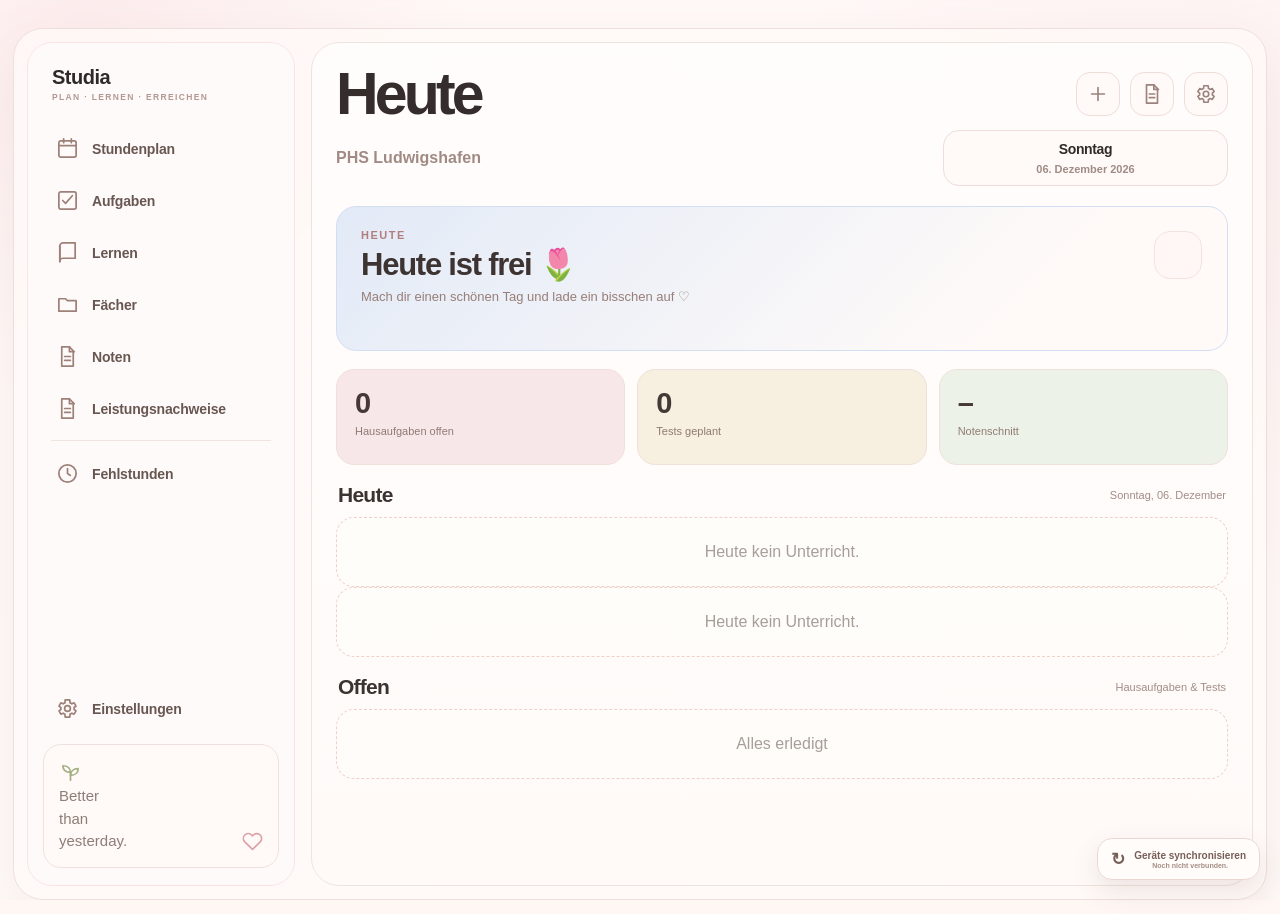
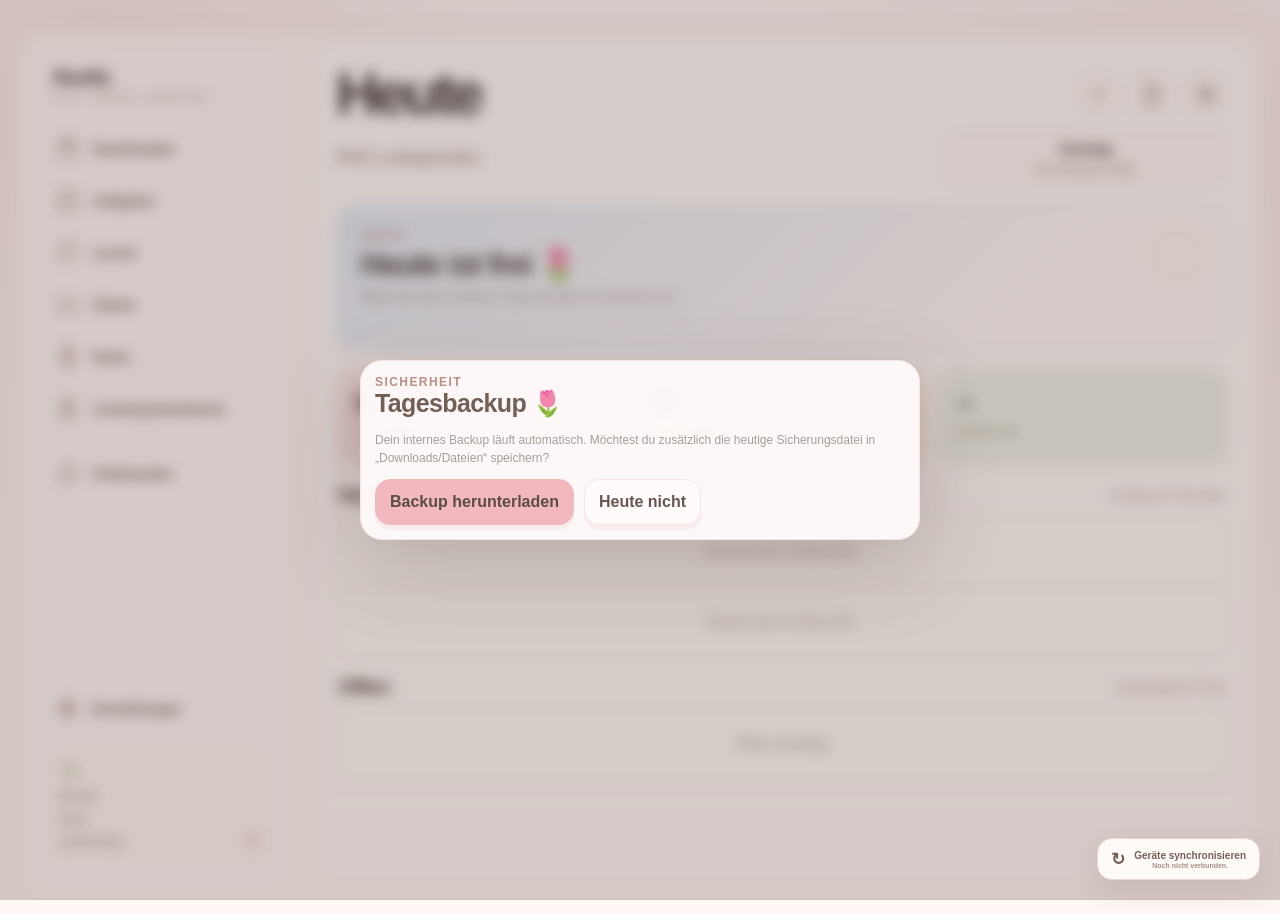
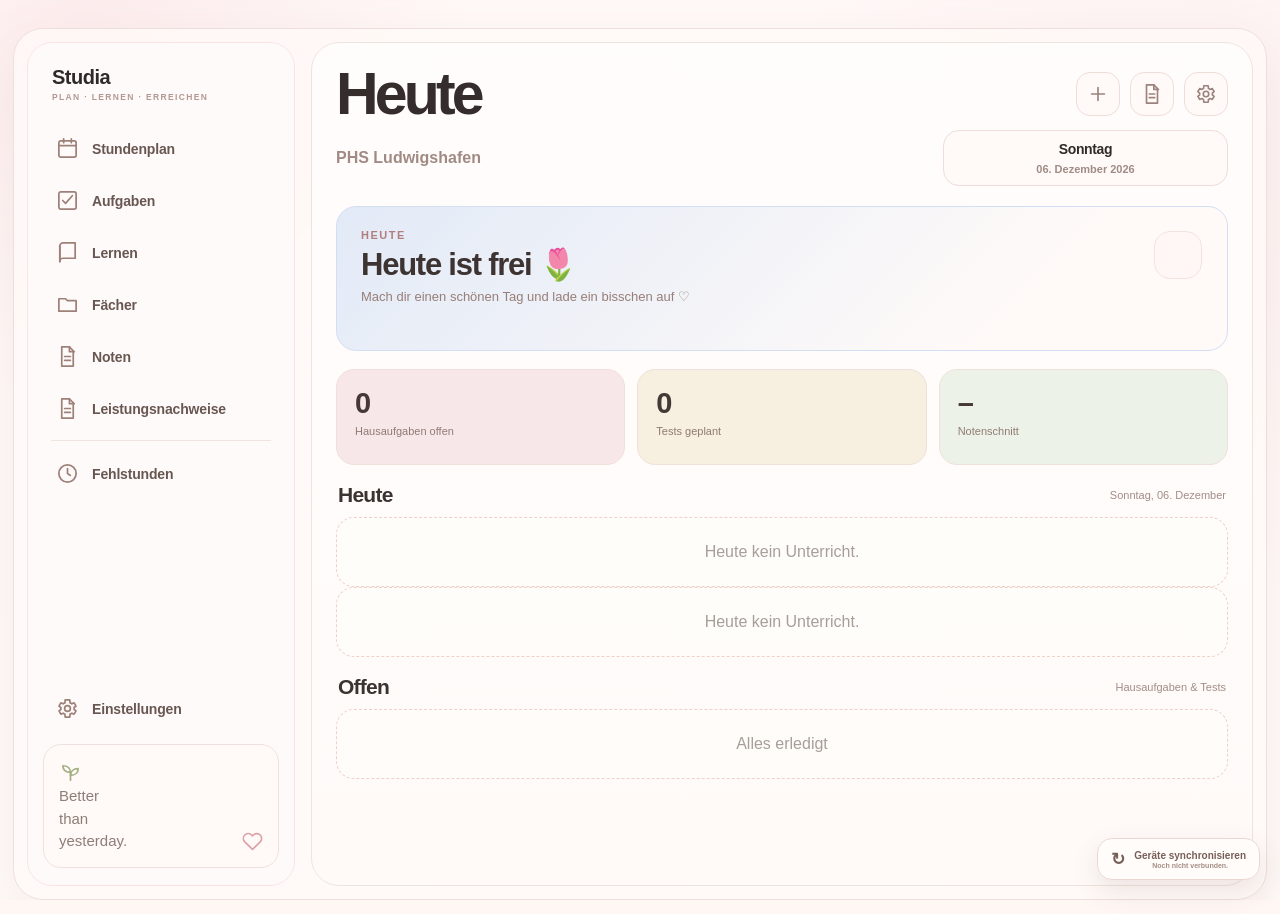
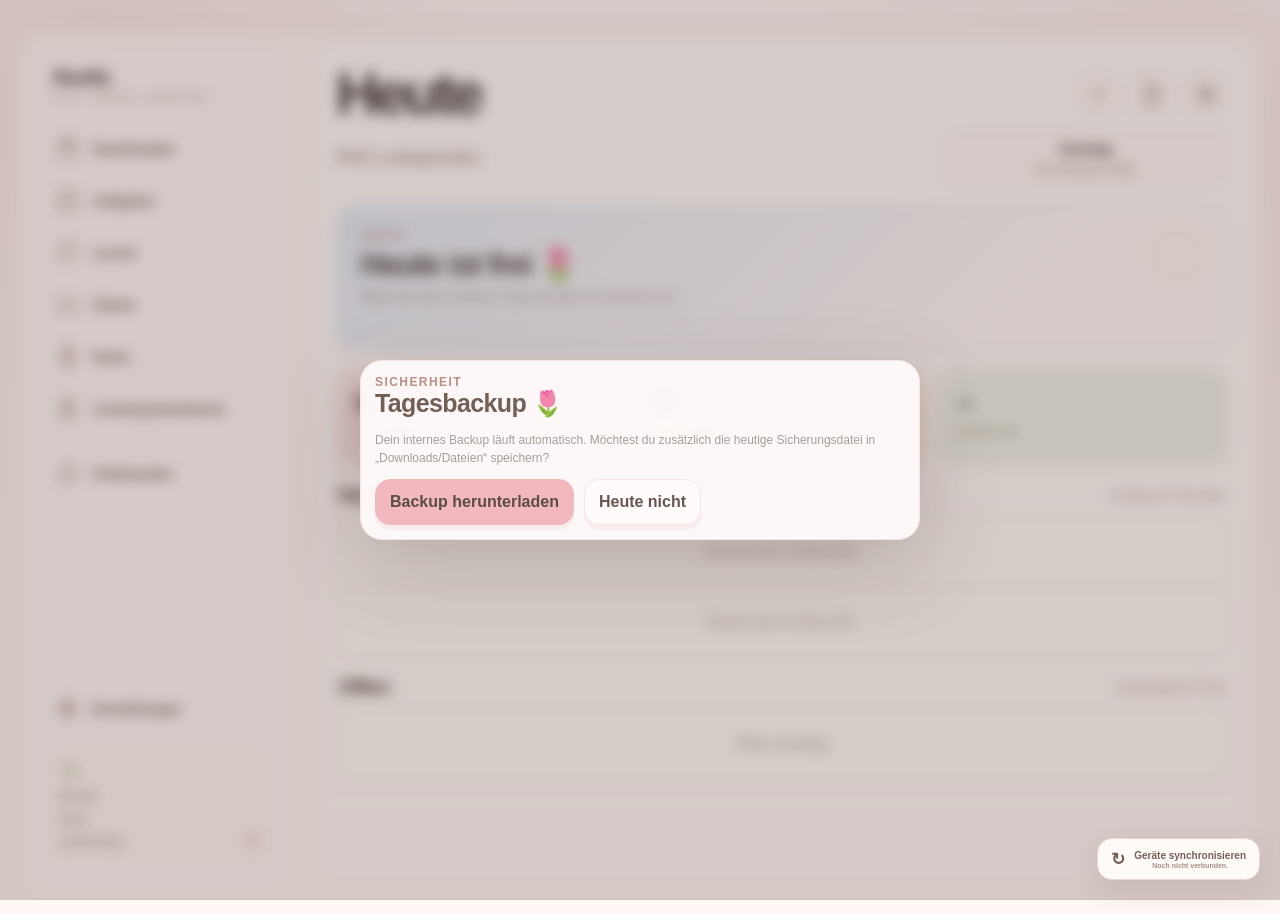
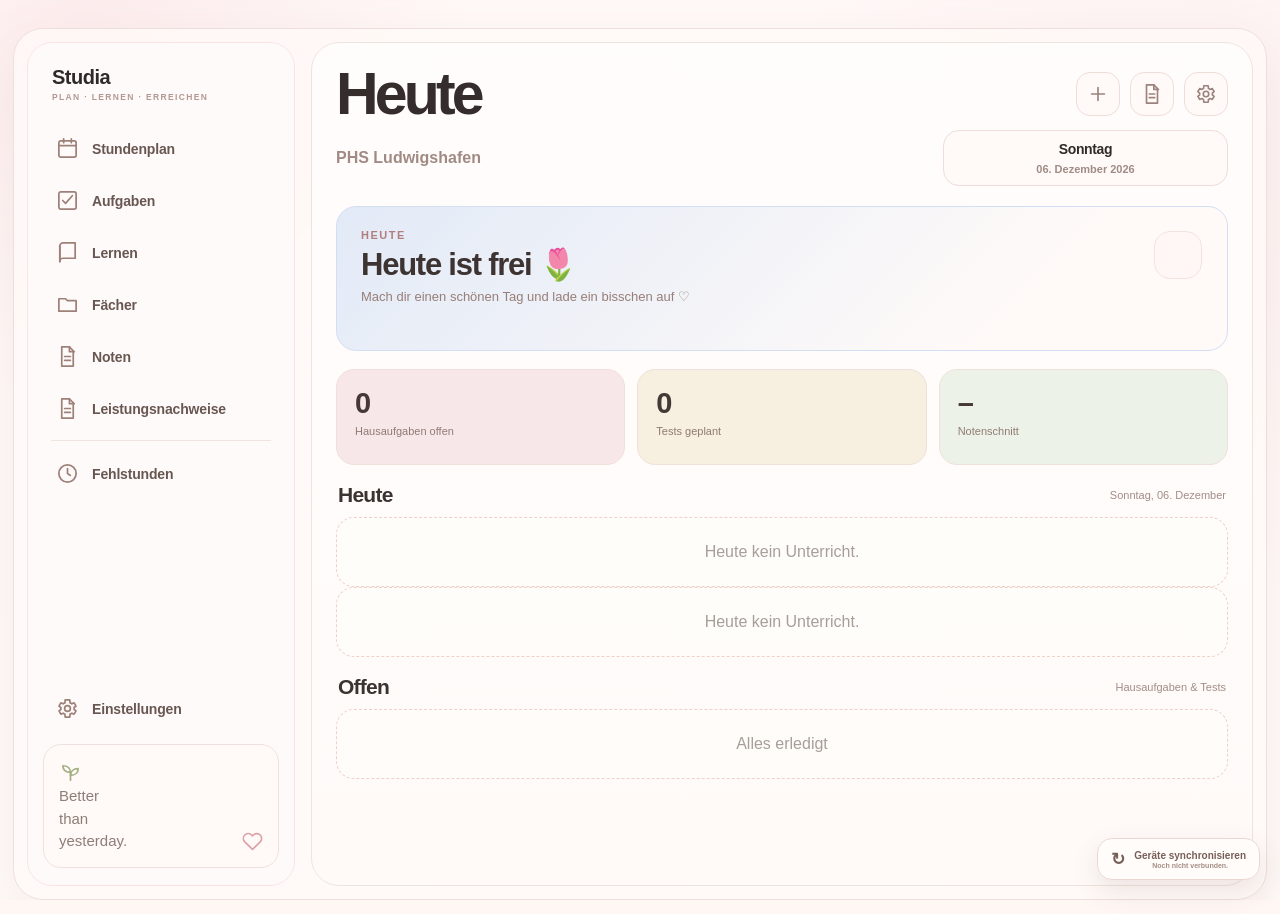
